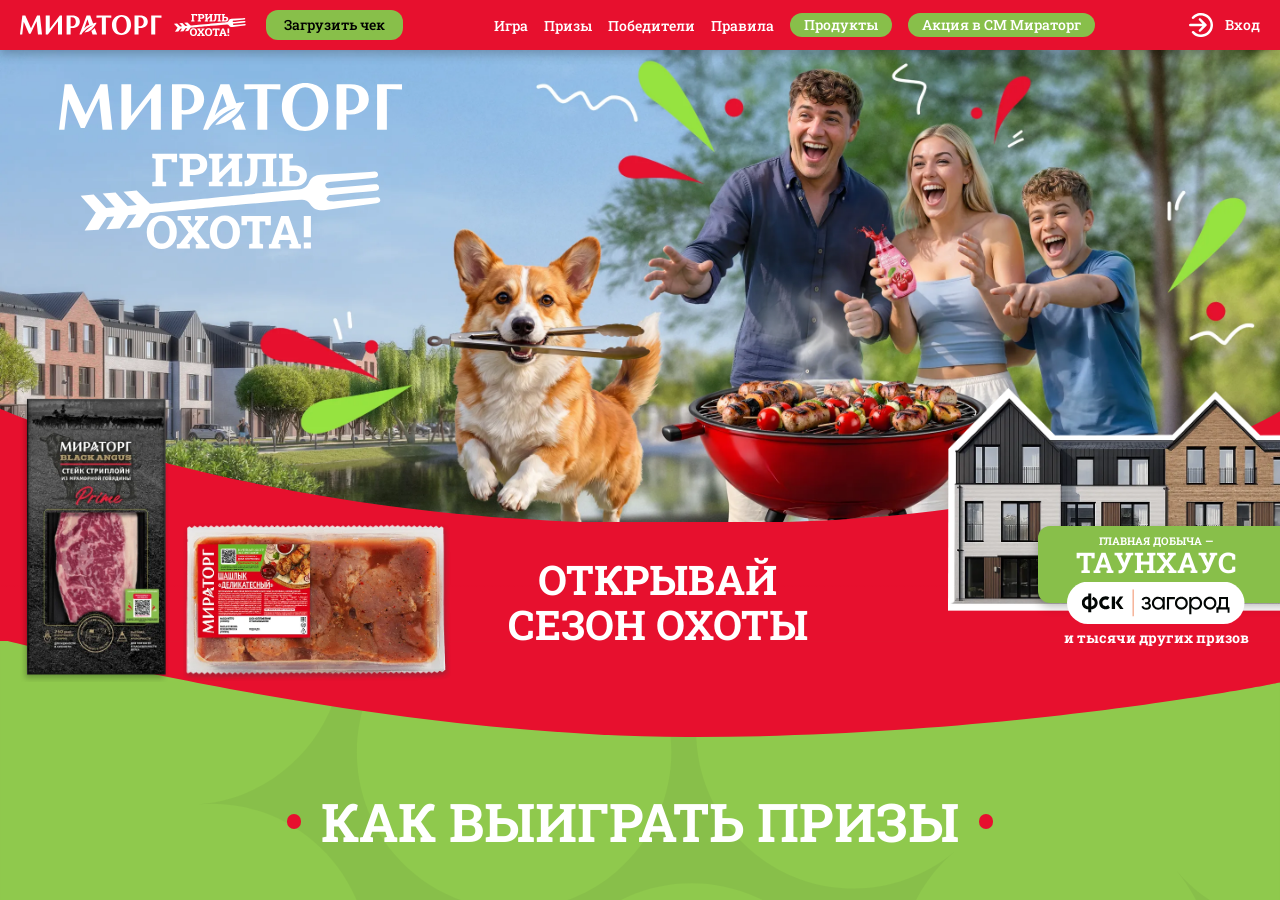
==== index.html @ b941c944 "add version to css" ====
<!doctype html>
<html lang="ru">
  <head>
    <meta charset="UTF-8" />
    <meta name="viewport" content="width=device-width, initial-scale=1.0" />
    <meta http-equiv="X-UA-Compatible" content="IE=edge" />
    <meta name="theme-color" content="#e7102e" />
    <meta name="description" content="Мираторг - Гриль охота" />
    <link rel="icon" type="image/x-icon" href="./assets/img/favicon.ico" />
    <link rel="stylesheet" type="text/css" href="./assets/css/choices.min.css" />
    <link rel="stylesheet" type="text/css" href="./assets/css/swiper-bundle.min.css" />
    <link rel="stylesheet" type="text/css" href="./assets/css/dropzone.min.css" />
    <link rel="stylesheet" type="text/css" href="./assets/css/styles.min.css?v=1.2" />
    <title>Мираторг | Гриль охота</title>
  </head>
  <body>
    <div class="body body--page">
      <!--PRELOADER-->
      <div class="preloader" data-preloader>
        <span>
          <img src="./assets/img/svg/logo.svg" alt="Мираторг" />
        </span>
      </div>

      <!--STYCKY BUTTON-->
      <button class="stycky-button" data-stycky-button data-popup-open="how-to-get-arrows">
        <span>Больше<br />стрел —<br />больше<br />призов!</span>
      </button>

      <!--HEADER-->
      <header class="header">
        <div class="header__buttons">
          <a href="./" aria-label="">
            <img src="./assets/img/svg/miratorg.svg" alt="" class="logo-miratorg" />
          </a>
          <a href="./" aria-label="">
            <img src="./assets/img/svg/grill-logo.svg" alt="" class="logo-grill" />
          </a>
        </div>

        <nav class="navigation">
          <ul class="menu">
            <li>
              <button class="button medium green-white" data-popup-open="cheque"><span>Загрузить чек</span></button>
            </li>
            <li>
              <a href="./game.html" class="menu__link"><span>Игра</span></a>
            </li>
            <li>
              <a href="./#prizes" class="menu__link"><span>Призы</span></a>
            </li>
            <li>
              <a href="./#winners" class="menu__link"><span>Победители</span></a>
            </li>
            <li>
              <a href="./#rules" class="menu__link"><span>Правила</span></a>
            </li>
            <li>
              <a href="./products.html" class="button small green"><span>Продукты</span></a>
            </li>
            <li class="last">
              <a href="#" class="button small green"><span>Акция в СМ Мираторг</span></a>
            </li>
            <li class="extra">
              <button class="button small green" data-popup-open="how-to-get-arrows"><span>Как заработать стрелы?</span></button>
            </li>
          </ul>
        </nav>

        <button class="burger">
          <span>Меню бургер</span>
        </button>

        <div class="header__auth">
          <button class="header__buttons" data-popup-open="auth">
            <img src="./assets/img/svg/login.svg" alt="" />
            <span>Вход</span>
          </button>
          <!-- <a href="./profile.html" class="header__buttons">
            <img src="./assets/img/svg/profile.svg" alt="" />
            <span>Личный кабинет</span>
          </a> -->
        </div>
      </header>

      <main class="main">
        <!--SECTION HERO-->
        <section class="section section--hero">
          <div class="hero-images">
            <picture>
              <source srcset="./assets/img/hero/hero-mobil.webp" media="(max-width: 600px)" type="image/webp" />
              <img src="./assets/img/hero/hero.webp" alt="Мираторг" class="family" />
            </picture>
            <img src="./assets/img/hero/smoke.gif" alt="Мираторг" class="smoke" />
            <img src="./assets/img/svg/logo.svg" alt="Мираторг" class="logo" />
          </div>

          <div class="hero-content">
            <div class="hero-products">
              <img src="./assets/img/hero/product-1.webp" alt="Мираторг" />
              <img src="./assets/img/hero/product-2.webp" alt="Мираторг" />
            </div>

            <div class="hero-title">
              <h1 class="title title--46 upper">Открывай<br />сезон охоты</h1>
            </div>

            <div class="house">
              <img src="./assets/img/hero/house.webp" alt="" class="house__image" />
              <div class="fsk">
                <span>ГЛАВНАЯ ДОБЫЧА —</span>
                <p>ТАУНХАУС</p>
                <img src="./assets/img/hero/fsk.svg" alt="" />
                <span class="absolute">и тысячи других призов</span>
              </div>
            </div>
          </div>

          <!--HOW TO WIN-->
          <div class="section section--winn">
            <div class="container">
              <h2 class="title title--60 circles">Как выиграть призы</h2>

              <div class="how-to-winn" data-slider data-slides-per-view="4,2,1">
                <div class="swiper">
                  <div class="swiper-wrapper">
                    <div class="swiper-slide">
                      <img src="./assets/img/how-to-winn/1.webp" alt="" />
                      <h3>КУПИ ПРОДУКЦИЮ <br />МИРАТОРГ</h3>
                      <a href="./products.html" class="button"><span>Продукция</span></a>
                    </div>
                    <div class="swiper-slide">
                      <img src="./assets/img/how-to-winn/2.webp" alt="" />
                      <h3>РЕГИСТРИРУЙ ЧЕКИ <br />И КОПИ СТРЕЛЫ</h3>
                      <button class="button" data-popup-open="cheque"><span>Зарегистрировать</span></button>
                    </div>
                    <div class="swiper-slide">
                      <img src="./assets/img/how-to-winn/3.webp" alt="" />
                      <h3>ОБМЕНИВАЙ СТРЕЛЫ <br />НА ПРИЗЫ</h3>
                    </div>
                    <div class="swiper-slide">
                      <img src="./assets/img/how-to-winn/4.webp" alt="" />
                      <h3>ПОЛУЧАЙ ШАНС <br />ВЫИГРАТЬ ТАУНХАУС</h3>
                    </div>
                  </div>
                </div>
                <button class="arrow red" data-arrow-prev></button>
                <button class="arrow red" data-arrow-next></button>
              </div>
            </div>
          </div>
        </section>

        <!--SECTION PRIZES-->
        <section class="section section--prizes" id="prizes">
          <div class="container">
            <div class="prizes">
              <h2 class="title title--60 circles green">ПРИЗЫ</h2>

              <!--PRIZE NAVIGATION-->
              <menu class="prizes-navigation">
                <li><button type="button" data-prizes-nav="0" class="active">Главный приз</button></li>
                <li><button type="button" data-prizes-nav="1">Гарантированные призы</button></li>
                <li><button type="button" data-prizes-nav="2">Витрина призов</button></li>
                <li><button type="button" data-prizes-nav="3">Еженедельные призы</button></li>
                <li><button type="button" data-prizes-nav="4">Ежемесячные призы</button></li>
              </menu>

              <div class="prizes-tabs" data-slider="prizes-tabs" data-allow-touch-move="false" data-space-between="60,30,20" data-auto-height="true">
                <div class="swiper">
                  <div class="swiper-wrapper">
                    <!--MAIN PRIZE-->
                    <div class="swiper-slide prize-tab" data-slider data-space-between="60,30,20" data-loop="true" data-auto-height="true">
                      <div class="swiper">
                        <div class="swiper-wrapper">
                          <!--main prize slide 1-->
                          <div class="swiper-slide main-prize intro">
                            <h3 class="title title--42">ТАУНХАУС</h3>
                            <img src="./assets/img/svg/fsk.svg" alt="" width="200" />
                            <b class="title title--20">В розыгрыше участвует каждый принятый чек</b>
                          </div>

                          <!--main prize slide 2-->
                          <div class="swiper-slide main-prize">
                            <div class="main-prize__text small--inMobil">
                              <h3 class="title title--42">ТАУНХАУС</h3>
                              <p>
                                Таунхаус — это популярный в&nbsp;Европе формат загородного жилья, объединяющий преимущества простоты обслуживания
                                стандартной квартиры с&nbsp;приватностью и&nbsp;простором собственного загородного дома.
                              </p>
                              <p>
                                Победителю розыгрыша будет предложен на&nbsp;выбор таунхаус в&nbsp;мультиформатном жилом комплексе
                                <a href="https://dubrovici.fskfamily.ru/?utm_source=miratorg" target="_blank">«Дубровицы Клаб»</a>, расположенном
                                в&nbsp;Подольске, или в&nbsp;ЖК
                                <a href="https://martemyanovo.fskfamily.ru/?utm_source=miratorg" target="_blank">«Мартемьяново Клаб»</a>, который
                                строится в&nbsp;25&nbsp;минутах от&nbsp;Москвы на&nbsp;Киевском шоссе.
                              </p>
                              <a href="https://fskfamily.ru/?utm_source=miratorg" target="_blank" class="fskfamilyru">fskfamily.ru</a>
                            </div>
                            <div class="main-prize__image">
                              <img src="./assets/img/prizes/mp-1.webp" alt="" />
                            </div>
                          </div>

                          <!--main prize slide 3-->
                          <div class="swiper-slide main-prize">
                            <div class="main-prize__text">
                              <h3 class="title title--42">ТАУНХАУС</h3>
                              <strong>больше времени на природе</strong>
                              <p>
                                Таунхаус от&nbsp;<a href="https://fskfamily.ru/?utm_source=miratorg" target="_blank">«ФСК Загород»</a> — трёхуровневая
                                квартира с&nbsp;собственным входом и&nbsp;небольшим двориком площадью до&nbsp;3&nbsp;соток.&nbsp;
                              </p>
                              <a href="https://fskfamily.ru/?utm_source=miratorg" target="_blank" class="fskfamilyru">fskfamily.ru</a>
                            </div>
                            <div class="main-prize__image">
                              <img src="./assets/img/prizes/mp-2.webp" alt="" />
                            </div>
                          </div>

                          <!--main prize slide 4-->
                          <div class="swiper-slide main-prize">
                            <div class="main-prize__text">
                              <h3 class="title title--42">ТАУНХАУС</h3>
                              <strong>тишина и приватность</strong>
                              <p>
                                В&nbsp;одной секции блокированной застройки — до&nbsp;10&nbsp;таунхаусов, таким образом, у&nbsp;вас будет
                                не&nbsp;более двух соседей, и&nbsp;не&nbsp;будет шума от&nbsp;посторонних.
                              </p>
                              <a href="https://fskfamily.ru/?utm_source=miratorg" target="_blank" class="fskfamilyru">fskfamily.ru</a>
                            </div>
                            <div class="main-prize__image">
                              <img src="./assets/img/prizes/mp-3.webp" alt="" />
                            </div>
                          </div>

                          <!--main prize slide 5-->
                          <div class="swiper-slide main-prize">
                            <div class="main-prize__text">
                              <h3 class="title title--42">ТАУНХАУС</h3>
                              <strong>решен вопрос с парковкой</strong>
                              <p>
                                Во&nbsp;всех таунхаусах
                                <a href="https://fskfamily.ru/?utm_source=miratorg" target="_blank">«ФСК Загород»</a> со&nbsp;стороны фасада
                                предусмотрено два&nbsp;личных машиноместа и&nbsp;тамбур для&nbsp;хранения велосипедов или коляски.
                              </p>
                              <p>
                                На каждом этаже предусмотрены отдельные помещения, которые можно оборудовать в&nbsp;постирочную, кладовую
                                или&nbsp;гардеробную.
                              </p>
                              <a href="https://fskfamily.ru/?utm_source=miratorg" target="_blank" class="fskfamilyru">fskfamily.ru</a>
                            </div>
                            <div class="main-prize__image">
                              <img src="./assets/img/prizes/mp-4.webp" alt="" />
                            </div>
                          </div>

                          <!--main prize slide 6-->
                          <div class="swiper-slide main-prize">
                            <div class="main-prize__text small--inMobil">
                              <h3 class="title title--42">ТАУНХАУС</h3>
                              <strong>места хватит для всех</strong>
                              <p>
                                На&nbsp;3&nbsp;этажах таунхауса площадью от&nbsp;118 квадртаных метров размещена просторная кухня-гостиная,
                                4&nbsp;спальни и&nbsp;3&nbsp;сан.&nbsp;узла, а&nbsp;также большое число мест для&nbsp;хранения — кладовые,
                                гардеробные, удобные ниши.
                              </p>
                              <p>
                                Таунхаус сдается без&nbsp;отделки, поэтому пространство можно адаптировать под&nbsp;индивидуальные потребности -
                                оборудовать кабинет или&nbsp;мастерскую, выделить каждому ребенку личную комнату или&nbsp;органзиовать на&nbsp;весь
                                этаж прострную мастер-спальню.
                              </p>

                              <a href="https://fskfamily.ru/?utm_source=miratorg" target="_blank" class="fskfamilyru">fskfamily.ru</a>
                            </div>
                            <div class="main-prize__image">
                              <img src="./assets/img/prizes/mp-5.webp" alt="" />
                            </div>
                          </div>

                          <!--main prize slide 7-->
                          <div class="swiper-slide main-prize">
                            <div class="main-prize__text small--inMobil">
                              <h3 class="title title--42">ТАУНХАУС</h3>
                              <strong>места хватит для всех</strong>
                              <p>
                                В жилых комлпексах <a href="https://fskfamily.ru/?utm_source=miratorg" target="_blank">«ФСК Загород»</a> созданы все
                                условия для&nbsp;комфортной жизни: есть собственная муниципальная школа и&nbsp;детский сад, детские и&nbsp;спортивные
                                площадки, торговая галерея и&nbsp;спортзал. Под&nbsp;благоустройство отводится более 30%&nbsp;территории.
                              </p>
                              <p>
                                Для формирования дружного комьюнити в каждом проекте строится соседский центр с бесплатным тренажёрным залом, детской
                                комнатой и коворкингом.
                              </p>
                              <p>
                                ТАУНХАУС ОТ&nbsp;«ФСК ЗАГОРОД» —<br />
                                КАК&nbsp;В&nbsp;ГОРОДЕ, ТОЛЬКО ЛУЧШЕ
                              </p>

                              <a href="https://fskfamily.ru/?utm_source=miratorg" target="_blank" class="fskfamilyru">fskfamily.ru</a>
                            </div>
                            <div class="main-prize__image">
                              <img src="./assets/img/prizes/mp-6.webp" alt="" />
                            </div>
                          </div>
                        </div>
                      </div>
                      <button class="arrow" data-arrow-prev></button>
                      <button class="arrow" data-arrow-next></button>
                    </div>

                    <!--GARANTY PRIZES-->
                    <div class="swiper-slide prize-tab">
                      <div
                        class="prize-slider green-image large"
                        data-slider
                        data-slides-per-view="3,2,1"
                        data-slides-per-group="3,2,1"
                        data-space-between="30,30,20"
                      >
                        <h3>Получай за загрузку чеков</h3>
                        <div class="swiper">
                          <div class="swiper-wrapper">
                            <!--PRIZE 1-->
                            <div class="swiper-slide prize-slide">
                              <div class="image">
                                <img src="./assets/img/prizes/gp-1.webp" alt="" />
                              </div>
                              <p class="prize-name">Промокод Wink на&nbsp;30&nbsp;дней</p>
                            </div>

                            <!--PRIZE 2-->
                            <div class="swiper-slide prize-slide">
                              <div class="image">
                                <img src="./assets/img/prizes/gp-2.webp" alt="" />
                              </div>
                              <p class="prize-name">Белкакар 200&nbsp;₽</p>
                            </div>

                            <!--PRIZE 3-->
                            <div class="swiper-slide prize-slide">
                              <div class="image">
                                <img src="./assets/img/prizes/gp-3.webp" alt="" />
                              </div>
                              <p class="prize-name">Промокод на&nbsp;скидку 10%&nbsp;Траектории</p>
                            </div>
                          </div>
                        </div>
                        <button class="arrow white" data-arrow-prev></button>
                        <button class="arrow white" data-arrow-next></button>
                        <div class="swiper-pagination" data-pagination></div>
                      </div>
                    </div>

                    <!--PRIZES LIST-->
                    <div class="swiper-slide prize-tab">
                      <div class="prize-slider" data-slider data-slides-per-view="3,2,1" data-slides-per-group="3,2,1" data-space-between="30,30,20">
                        <h3>Зарабатывай стрелы и&nbsp;обменивай на&nbsp;призы</h3>
                        <div class="swiper">
                          <div class="swiper-wrapper">
                            <!--PRIZE 1-->
                            <div class="swiper-slide prize-slide">
                              <span class="arrows-sum">XX XXX</span>
                              <div class="image">
                                <img src="./assets/img/prizes/wink.webp" alt="" />
                              </div>
                              <p class="prize-name">Промокод на&nbsp;подписку ВИНК&nbsp;годовая</p>
                              <div class="prize-slide__footer">
                                <button class="button full" data-popup-open="arrows-exchange">
                                  <span>Обменять за XX ХХХ стрел</span>
                                </button>
                              </div>
                            </div>

                            <!--PRIZE 2-->
                            <div class="swiper-slide prize-slide">
                              <span class="arrows-sum">XX XXX</span>
                              <div class="image">
                                <img src="./assets/img/prizes/traektoria.webp" alt="" />
                              </div>
                              <p class="prize-name">Сертификат на&nbsp;спортснаряжение</p>
                              <div class="prize-slide__footer">
                                <div class="arrows-count">
                                  <div class="arrows-count__bar">
                                    <div class="arrows-count__range" style="width: 0%"></div>
                                  </div>
                                  <span>50 стрел</span>
                                  <span>из 100</span>
                                </div>
                              </div>
                            </div>

                            <!--PRIZE 3-->
                            <div class="swiper-slide prize-slide">
                              <span class="arrows-sum">XX XXX</span>
                              <div class="image">
                                <img src="./assets/img/prizes/grillbaza.webp" alt="" />
                              </div>
                              <p class="prize-name">Лопатка для пиццы Grillbaza</p>
                              <div class="prize-slide__footer">
                                <div class="arrows-count">
                                  <div class="arrows-count__bar">
                                    <div class="arrows-count__range" style="width: 100%"></div>
                                  </div>
                                  <span>50 стрел</span>
                                  <span>из 100</span>
                                </div>
                              </div>
                            </div>

                            <!--PRIZE 4-->
                            <div class="swiper-slide prize-slide">
                              <span class="arrows-sum">XX XXX</span>
                              <div class="image">
                                <img src="./assets/img/prizes/grillbaza2.webp" alt="" />
                              </div>
                              <p class="prize-name">Набор для&nbsp;шашлыка Grillbaza</p>
                              <div class="prize-slide__footer">
                                <button class="button full" data-popup-open="arrows-exchange">
                                  <span>Обменять на шанс в розыгрыше</span>
                                </button>
                              </div>
                            </div>

                            <!--PRIZE 5-->
                            <div class="swiper-slide prize-slide">
                              <span class="arrows-sum">XX XXX</span>
                              <div class="image">
                                <img src="./assets/img/prizes/grillbaza3.webp" alt="" />
                              </div>
                              <p class="prize-name">Щётка для&nbsp;гриля Grillbaza, короткая</p>
                              <div class="prize-slide__footer">
                                <button class="button full" data-popup-open="arrows-exchange">
                                  <span>Обменять на шанс в розыгрыше</span>
                                </button>
                              </div>
                            </div>

                            <!--PRIZE 6-->
                            <div class="swiper-slide prize-slide">
                              <span class="arrows-sum">XX XXX</span>
                              <div class="image">
                                <img src="./assets/img/prizes/grillbaza4.webp" alt="" />
                              </div>
                              <p class="prize-name">Набор кисточек для&nbsp;соусов&nbsp;Grillbaza</p>
                              <div class="prize-slide__footer">
                                <button class="button full" data-popup-open="arrows-exchange">
                                  <span>Обменять за XX ХХХ стрел</span>
                                </button>
                              </div>
                            </div>

                            <!--PRIZE 7-->
                            <div class="swiper-slide prize-slide">
                              <span class="arrows-sum">XX XXX</span>
                              <div class="image">
                                <img src="./assets/img/prizes/belkacar.webp" alt="" />
                              </div>
                              <p class="prize-name">Белкакар 500 рублей</p>
                              <div class="prize-slide__footer">
                                <button class="button full" data-popup-open="arrows-exchange">
                                  <span>Обменять за XX ХХХ стрел</span>
                                </button>
                              </div>
                            </div>

                            <!--PRIZE 8-->
                            <div class="swiper-slide prize-slide">
                              <span class="arrows-sum">XX XXX</span>
                              <div class="image">
                                <img src="./assets/img/prizes/ozon500.webp" alt="" />
                              </div>
                              <p class="prize-name">Промокод ОЗОН 500&nbsp;рублей</p>
                              <div class="prize-slide__footer">
                                <button class="button full" data-popup-open="arrows-exchange">
                                  <span>Обменять за XX ХХХ стрел</span>
                                </button>
                              </div>
                            </div>

                            <!--PRIZE 9-->
                            <div class="swiper-slide prize-slide">
                              <span class="arrows-sum">XX XXX</span>
                              <div class="image">
                                <img src="./assets/img/prizes/zy500.webp" alt="" />
                              </div>
                              <p class="prize-name">Промокод ЗЯ&nbsp;500&nbsp;рублей</p>
                              <div class="prize-slide__footer">
                                <button class="button full" data-popup-open="arrows-exchange">
                                  <span>Обменять за XX ХХХ стрел</span>
                                </button>
                              </div>
                            </div>

                            <!--PRIZE 10-->
                            <div class="swiper-slide prize-slide">
                              <span class="arrows-sum">XX XXX</span>
                              <div class="image">
                                <img src="./assets/img/prizes/giftery.webp" alt="" />
                              </div>
                              <p class="prize-name">Сертификат Гифтери 500&nbsp;рублей</p>
                              <div class="prize-slide__footer">
                                <button class="button full" data-popup-open="arrows-exchange">
                                  <span>Обменять за XX ХХХ стрел</span>
                                </button>
                              </div>
                            </div>

                            <!--PRIZE 11-->
                            <div class="swiper-slide prize-slide">
                              <span class="arrows-sum">XX XXX</span>
                              <div class="image">
                                <img src="./assets/img/prizes/go.webp" alt="" />
                              </div>
                              <p class="prize-name">Сертификат Яндекс&nbsp;Go 100&nbsp;рублей</p>
                              <div class="prize-slide__footer">
                                <button class="button full" data-popup-open="arrows-exchange">
                                  <span>Обменять за XX ХХХ стрел</span>
                                </button>
                              </div>
                            </div>
                          </div>
                        </div>
                        <button class="arrow" data-arrow-prev></button>
                        <button class="arrow" data-arrow-next></button>
                        <div class="swiper-pagination" data-pagination></div>
                      </div>
                    </div>

                    <!--WEECKLY PRIZES-->
                    <div class="swiper-slide prize-tab">
                      <div
                        class="prize-slider green"
                        data-slider
                        data-slides-per-view="3,2,1"
                        data-slides-per-group="3,2,1"
                        data-space-between="30,30,20"
                      >
                        <h3>Для участия в&nbsp;розыгрыше необходимо обменять стрелы на&nbsp;билеты</h3>
                        <div class="swiper">
                          <div class="swiper-wrapper">
                            <!--PRIZE 1-->
                            <div class="swiper-slide prize-slide">
                              <span class="arrows-sum red">XX XXX</span>
                              <div class="image">
                                <img src="./assets/img/prizes/traektoria.webp" alt="" />
                              </div>
                              <p class="prize-name">Сертификат на&nbsp;спортснаряжение</p>
                              <div class="prize-slide__footer">
                                <button class="button full" data-popup-open="arrows-exchange">
                                  <span>Обменять за XX ХХХ стрел</span>
                                </button>
                              </div>
                            </div>

                            <!--PRIZE 2-->
                            <div class="swiper-slide prize-slide">
                              <span class="arrows-sum red">XX XXX</span>
                              <div class="image">
                                <img src="./assets/img/prizes/llvltrvt.webp" alt="" />
                              </div>
                              <p class="prize-name">Сертификат Левел&nbsp;Тревел на&nbsp;1000&nbsp;рублей</p>
                              <div class="prize-slide__footer">
                                <div class="arrows-count">
                                  <div class="arrows-count__bar">
                                    <div class="arrows-count__range" style="width: 40%"></div>
                                  </div>
                                  <span>40 стрел</span>
                                  <span>из 100</span>
                                </div>
                              </div>
                            </div>

                            <!--PRIZE 3-->
                            <div class="swiper-slide prize-slide">
                              <span class="arrows-sum red">XX XXX</span>
                              <div class="image">
                                <img src="./assets/img/prizes/ozon3000.webp" alt="" />
                              </div>
                              <p class="prize-name">Сертификат ОЗОН на&nbsp;3000&nbsp;рублей</p>
                              <div class="prize-slide__footer">
                                <div class="arrows-count">
                                  <div class="arrows-count__bar">
                                    <div class="arrows-count__range" style="width: 100%"></div>
                                  </div>
                                  <span>50 стрел</span>
                                  <span>из 100</span>
                                </div>
                              </div>
                            </div>

                            <!--PRIZE 4-->
                            <div class="swiper-slide prize-slide">
                              <span class="arrows-sum red">XX XXX</span>
                              <div class="image">
                                <img src="./assets/img/prizes/appleairpods.webp" alt="" />
                              </div>
                              <p class="prize-name">Беспроводные наушники&nbsp;Apple</p>
                              <div class="prize-slide__footer">
                                <button class="button full" data-popup-open="arrows-exchange">
                                  <span>Обменять за XX ХХХ стрел</span>
                                </button>
                              </div>
                            </div>
                          </div>
                        </div>
                        <button class="arrow white" data-arrow-prev></button>
                        <button class="arrow white" data-arrow-next></button>
                        <div class="swiper-pagination" data-pagination></div>
                      </div>
                    </div>

                    <!--MONTHLY PRIZES-->
                    <div class="swiper-slide prize-tab">
                      <div
                        class="prize-slider red-image big"
                        data-slider
                        data-slides-per-view="3,2,1"
                        data-slides-per-group="3,2,1"
                        data-space-between="30,30,20"
                      >
                        <h3>Для участия в&nbsp;розыгрыше необходимо обменять стрелы на&nbsp;билеты</h3>
                        <div class="swiper">
                          <div class="swiper-wrapper">
                            <!--PRIZE 1-->
                            <div class="swiper-slide prize-slide">
                              <span class="arrows-sum">XX XXX</span>
                              <div class="image">
                                <img src="./assets/img/prizes/monthp-1.webp" alt="" />
                              </div>
                              <p class="prize-name">Гриль SnS Kettle <br />Black&nbsp;Edition</p>
                              <div class="prize-slide__footer">
                                <button class="button green full" data-popup-open="arrows-exchange">
                                  <span>Обменять за XX ХХХ стрел</span>
                                </button>
                              </div>
                            </div>

                            <!--PRIZE 2-->
                            <div class="swiper-slide prize-slide">
                              <span class="arrows-sum">XX XXX</span>
                              <div class="image">
                                <img src="./assets/img/prizes/monthp-2.webp" alt="" />
                              </div>
                              <p class="prize-name">Гриль SnS Travel Kettle</p>
                              <div class="prize-slide__footer">
                                <div class="arrows-count">
                                  <div class="arrows-count__bar">
                                    <div class="arrows-count__range" style="width: 0%"></div>
                                  </div>
                                  <span>50 стрел</span>
                                  <span>из 100</span>
                                </div>
                              </div>
                            </div>

                            <!--PRIZE 3-->
                            <div class="swiper-slide prize-slide">
                              <span class="arrows-sum">XX XXX</span>
                              <div class="image">
                                <img src="./assets/img/prizes/monthp-3.webp" alt="" />
                              </div>
                              <p class="prize-name">iPhone 17</p>
                              <div class="prize-slide__footer">
                                <div class="arrows-count">
                                  <div class="arrows-count__bar">
                                    <div class="arrows-count__range" style="width: 100%"></div>
                                  </div>
                                  <span>50 стрел</span>
                                  <span>из 100</span>
                                </div>
                              </div>
                            </div>

                            <!--PRIZE 4-->
                            <!-- <div class="swiper-slide prize-slide">
                              <span class="arrows-sum">XX XXX</span>
                              <div class="image">
                                <img src="./assets/img/prizes/monthp-4.webp" alt="" />
                              </div>
                              <p class="prize-name">Сертификат в&nbsp;М.Видео <br />на&nbsp;30&nbsp;000&nbsp;рублей</p>
                              <div class="prize-slide__footer">
                                <button class="button green full" data-popup-open="arrows-exchange">
                                  <span>Обменять на шанс в розыгрыше</span>
                                </button>
                              </div>
                            </div> -->

                            <!--PRIZE 5-->
                            <div class="swiper-slide prize-slide">
                              <span class="arrows-sum">XX XXX</span>
                              <div class="image">
                                <img src="./assets/img/prizes/monthp-5.webp" alt="" />
                              </div>
                              <p class="prize-name">Сертификат в&nbsp;DNS <br />на&nbsp;30&nbsp;000&nbsp;рублей</p>
                              <div class="prize-slide__footer">
                                <button class="button green full" data-popup-open="arrows-exchange">
                                  <span>Обменять на шанс в розыгрыше</span>
                                </button>
                              </div>
                            </div>
                          </div>
                        </div>
                        <button class="arrow" data-arrow-prev></button>
                        <button class="arrow" data-arrow-next></button>
                        <div class="swiper-pagination" data-pagination></div>
                      </div>
                    </div>
                  </div>
                </div>
              </div>
            </div>
          </div>
        </section>

        <!--SECTION WORDS-->
        <section class="section section--words">
          <div class="words-headlines">
            <div class="container">
              <h2 class="title title--60 circles">Охота за словами</h2>
              <p class="subtitle">Собирай слова из&nbsp;букв и&nbsp;получай стрелы!</p>
              <div class="image">
                <img src="./assets/img/game.webp" alt="" />
              </div>
              <a href="./game.html" class="button"><span>Играть</span></a>
            </div>
          </div>
          <div class="words-banner">
            <h2 class="title title--64">Супер стрелы <br />от супермаркета <br />Мираторг!</h2>
            <a href="#" class="button white"><span>Вперед за призами!</span></a>
          </div>
        </section>

        <!--SECTION MARKETS-->
        <section class="section section--accordeon" id="markets">
          <div class="container">
            <div class="accordeon" data-accordeon>
              <div class="section--accordeon__header" data-accordeon-header>
                <h2 class="title title--60 circles">ГДЕ КУПИТЬ</h2>
              </div>
              <div class="section--accordeon__body" data-accordeon-body>
                <div class="markets">
                  <ul class="markets-list">
                    <li>
                      <a href="https://miratorg.ru/super/?ysclid=mos6wolvou314836786" target="_blank">
                        <img src="./assets/img/markets/miratorg.webp" alt="miratorg" />
                      </a>
                    </li>
                    <li>
                      <a
                        href="https://online.metro-cc.ru/search?q=%D0%BC%D0%B8%D1%80%D0%B0%D1%82%D0%BE%D1%80%D0%B3%20%D1%88%D0%B0%D1%88%D0%BB%D1%8B%D0%BA"
                        target="_blank"
                      >
                        <img src="./assets/img/markets/metro.webp" alt="metro" />
                      </a>
                    </li>
                    <li>
                      <a href="https://5ka.ru/search/?text=%D0%BC%D0%B8%D1%80%D0%B0%D1%82%D0%BE%D1%80%D0%B3" target="_blank">
                        <img src="./assets/img/markets/5ka.webp" alt="5ka" />
                      </a>
                    </li>
                    <li>
                      <a
                        href="https://www.okeydostavka.ru/webapp/wcs/stores/servlet/SearchDisplay?searchType=1000&advancedSearch=&pageSize=72&filterTerm=&searchTermScope=&storeId=10151&pageView=grid&manufacturer=&urlLangId=-20&sType=SimpleSearch&metaData=&catalogId=10551&searchTerm=%D0%BC%D0%B8%D1%80%D0%B0%D1%82%D0%BE%D1%80%D0%B3&resultCatEntryType=2&showResultsPage=true&minPrice=&beginIndex=0&top_category=&maxPrice=&langId=-20&categoryId=69553"
                        target="_blank"
                      >
                        <img src="./assets/img/markets/okey.webp" alt="okey" />
                      </a>
                    </li>
                    <li>
                      <a href="https://lenta.com/search/%D0%BC%D0%B8%D1%80%D0%B0%D1%82%D0%BE%D1%80%D0%B3/" target="_blank">
                        <img src="./assets/img/markets/lenta.webp" alt="lenta" />
                      </a>
                    </li>
                    <li>
                      <a
                        href="https://www.auchan.ru/search/?query=%D0%BC%D0%B8%D1%80%D0%B0%D1%82%D0%BE%D1%80%D0%B3&source=1&filters=Y2F0ZWdvcmllcz00NTc%3D"
                        target="_blank"
                      >
                        <img src="./assets/img/markets/ashan.webp" alt="ashan" />
                      </a>
                    </li>
                    <li>
                      <a
                        href="https://www.perekrestok.ru/cat/search?filter.category-tovara=maso-ptica&search=%D0%BC%D0%B8%D1%80%D0%B0%D1%82%D0%BE%D1%80%D0%B3"
                        target="_blank"
                      >
                        <img src="./assets/img/markets/perekrestok.webp" alt="perekrestok" />
                      </a>
                    </li>
                    <li>
                      <a
                        href="https://dixy.ru/catalog/myaso-ptitsa/kotlety-kupaty-shashlyk/?q=%D0%BC%D0%B8%D1%80%D0%B0%D1%82%D0%BE%D1%80%D0%B3"
                        target="_blank"
                      >
                        <img src="./assets/img/markets/diksi.webp" alt="diksi" />
                      </a>
                    </li>
                    <li>
                      <a
                        href="https://magnit.ru/search?term=%D0%BC%D0%B8%D1%80%D0%B0%D1%82%D0%BE%D1%80%D0%B3%20%D1%88%D0%B0%D1%88%D0%BB%D1%8B%D0%BA"
                        target="_blank"
                      >
                        <img src="./assets/img/markets/magnit.webp" alt="magnit" />
                      </a>
                    </li>
                    <li>
                      <a
                        href="https://online.globus.ru/search?q=%D0%BC%D0%B8%D1%80%D0%B0%D1%82%D0%BE%D1%80%D0%B3&context=1&category_ids=3375979%2C30121367%2C3375978%2C31186291%2C30121372%2C3224851%2C30121381%2C21217429%2C30121370"
                        target="_blank"
                      >
                        <img src="./assets/img/markets/globus.webp" alt="globus" />
                      </a>
                    </li>
                  </ul>

                  <p class="subtitle">Онлайн</p>

                  <ul class="markets-list">
                    <li>
                      <a href="https://samokat.ru/search?value=%D0%BC%D0%B8%D1%80%D0%B0%D1%82%D0%BE%D1%80%D0%B3" target="_blank">
                        <img src="./assets/img/markets/samokat.webp" alt="samokat" />
                      </a>
                    </li>
                    <li>
                      <a href="https://lavka.yandex.ru/search?text=%D0%BC%D0%B8%D1%80%D0%B0%D1%82%D0%BE%D1%80%D0%B3" target="_blank">
                        <img src="./assets/img/markets/yandex-lavka.webp" alt="yandex-lavka" />
                      </a>
                    </li>
                    <li>
                      <a
                        href="https://www.ozon.ru/brand/miratorg-137844500/?text=%D1%88%D0%B0%D1%88%D0%BB%D1%8B%D0%BA"
                        target="_blank"
                      >
                        <img src="./assets/img/markets/ozon.webp" alt="ozon" />
                      </a>
                    </li>
                    <li>
                      <a
                        href="https://kuper.ru/multisearch?q=%D0%BC%D0%B8%D1%80%D0%B0%D1%82%D0%BE%D1%80%D0%B3%20%D1%88%D0%B0%D1%88%D0%BB%D1%8B%D0%BA&shippingMethod=by_courier&sid=183148&vertical=all"
                        target="_blank"
                      >
                        <img src="./assets/img/markets/kuper.webp" alt="kuper" />
                      </a>
                    </li>
                  </ul>
                </div>
              </div>
            </div>
          </div>
        </section>

        <!--SECTION WINNERS-->
        <section class="section section--accordeon" id="winners">
          <div class="container">
            <div class="accordeon" data-accordeon>
              <div class="section--accordeon__header" data-accordeon-header>
                <h2 class="title title--60 circles">ПОБЕДИТЕЛИ</h2>
              </div>
              <div class="section--accordeon__body" data-accordeon-body>
                <div class="winners">
                  <!--filters-->
                  <div class="winners-filters">
                    <script>
                      const onSearchFormSubmit = e => {
                        e.preventDefault();
                        alert('Поиск по телефону');
                        e.target.reset();
                      };
                    </script>

                    <form action="#">
                      <select data-select name="weeks">
                        <option value="all">Все недели</option>
                        <option value="16.05.2026 - 23.06.2026">16.05.2026 - 23.06.2026</option>
                        <option value="16.05.2026 - 23.06.2026">17.05.2026 - 24.06.2026</option>
                        <option value="16.05.2026 - 23.06.2026">19.05.2026 - 26.06.2026</option>
                      </select>
                    </form>

                    <form action="#" class="form" novalidate onsubmit="onSearchFormSubmit(event)">
                      <label class="label">
                        <input type="tel" name="search" class="input" placeholder="Поиск по телефону" required />
                      </label>
                      <button type="submit" class="search-submit">Поиск</button>
                    </form>
                  </div>

                  <!--table-->
                  <table class="table">
                    <thead>
                      <tr>
                        <th>Дата<span> розыгрыша</span></th>
                        <th>Имя<span> участника</span></th>
                        <th>Телефон</th>
                        <th><span>Наименование</span> приз<span>а</span></th>
                      </tr>
                    </thead>
                    <tbody>
                      <tr>
                        <td>26.09.2025</td>
                        <td>Маргарита</td>
                        <td>+7035*****11</td>
                        <td>Сертификат Левел Тревел на 10&nbsp;000 рублей</td>
                      </tr>
                      <tr>
                        <td>26.09.2025</td>
                        <td>Аркадий</td>
                        <td>+7959*****12</td>
                        <td>Набор кухонных принадлежностей для&nbsp;гриля</td>
                      </tr>
                      <tr>
                        <td>26.09.2025</td>
                        <td>Пантелеймон</td>
                        <td>+7036*****11</td>
                        <td>Сертификат ОЗОН на&nbsp;3000&nbsp;рублей</td>
                      </tr>
                      <tr>
                        <td>26.09.2025</td>
                        <td>Иван</td>
                        <td>+7036*****11</td>
                        <td>Беспроводные наушники Apple</td>
                      </tr>
                      <tr>
                        <td>26.09.2025</td>
                        <td>Иван</td>
                        <td>+7036*****11</td>
                        <td>Угольный гриль SnS&nbsp;Kettle Black&nbsp;Edition</td>
                      </tr>
                      <tr>
                        <td>26.09.2025</td>
                        <td>Иван</td>
                        <td>+7036*****11</td>
                        <td>Промокод на подписку ИВИ годовая</td>
                      </tr>
                      <tr>
                        <td>26.09.2025</td>
                        <td>Иван</td>
                        <td>+7036*****11</td>
                        <td>Промокод на&nbsp;скидку 10%&nbsp;Траектории</td>
                      </tr>
                      <tr>
                        <td>26.09.2025</td>
                        <td>Иван</td>
                        <td>+7036*****11</td>
                        <td>Белкакар 200 рублей</td>
                      </tr>
                    </tbody>
                  </table>

                  <!--pagination-->
                  <ul class="pagination">
                    <li>
                      <button href="#" class="pagination-btn prev" disabled>
                        <img src="./assets/img/svg/prev.svg" alt="" />
                      </button>
                    </li>
                    <li><a href="#" class="pagination-btn active">1</a></li>
                    <li><a href="#" class="pagination-btn">2</a></li>
                    <li><a href="#" class="pagination-btn">3</a></li>
                    <li><a href="#" class="pagination-btn">4</a></li>
                    <li><a href="#" class="pagination-btn">5</a></li>
                    <li><a href="#" class="pagination-btn">6</a></li>
                    <li>
                      <button class="pagination-btn next">
                        <img src="./assets/img/svg/next.svg" alt="" />
                      </button>
                    </li>
                  </ul>
                </div>
              </div>
            </div>
          </div>
        </section>

        <!--SECTION FAQ-->
        <section class="section section--accordeon" id="faq">
          <div class="container">
            <div class="accordeon" data-accordeon>
              <div class="section--accordeon__header" data-accordeon-header>
                <h2 class="title title--60 circles">ВОПРОС-ОТВЕТ</h2>
              </div>
              <div class="section--accordeon__body" data-accordeon-body>
                <div class="faq">
                  <div class="faq__list">
                    <div data-accordeon>
                      <div class="question" data-accordeon-header><p>Какая продукция Мираторг участвует в акции “Гриль&#8209;охота”?</p></div>
                      <div data-accordeon-body>
                        <div class="answer">
                          <p>
                            Ознакомиться со&nbsp;списком товаров, покупка которых учитывается в&nbsp;акции, можно <br />на странице
                            <a href="./products.html" class="red">"Продукты, участвующие в&nbsp;акции"</a>.
                          </p>
                        </div>
                      </div>
                    </div>
                    <div data-accordeon>
                      <div class="question" data-accordeon-header><p>Как определяются победители розыгрышей?</p></div>
                      <div data-accordeon-body>
                        <div class="answer">
                          <p>
                            Lorem, ipsum dolor sit amet consectetur adipisicing elit. Laudantium cumque odit facilis aliquid culpa delectus tempora
                            praesentium unde maiores corporis animi placeat quos obcaecati officiis, architecto quasi omnis tempore est.
                          </p>
                          <p>
                            Lorem, ipsum dolor sit amet consectetur adipisicing elit. Laudantium cumque odit facilis aliquid culpa delectus tempora
                            praesentium unde maiores corporis animi placeat quos obcaecati officiis, architecto quasi omnis tempore est.
                          </p>
                          <p>
                            Lorem, ipsum dolor sit amet consectetur adipisicing elit. Laudantium cumque odit facilis aliquid culpa delectus tempora
                            praesentium unde maiores corporis animi placeat quos obcaecati officiis, architecto quasi omnis tempore est.
                          </p>
                          <ul>
                            <li><p>Lorem, ipsum dolor sit amet consectetur</p></li>
                            <li>
                              <p>
                                Ipsum dolor sit amet consectetur Lorem, ipsum dolor sit amet consectetur adipisicing elit. Laudantium cumque odit
                                facilis aliquid culpa delectus tempora praesentium unde maiores corporis animi placeat quos obcaecati officiis
                              </p>
                            </li>
                            <li><p>Amet consectetur</p></li>
                          </ul>
                          <p>
                            Lorem, ipsum dolor sit amet consectetur adipisicing elit. Laudantium cumque odit facilis aliquid culpa delectus tempora
                            praesentium unde maiores corporis animi placeat quos obcaecati officiis, architecto quasi omnis tempore est.
                          </p>
                          <h2>Some title</h2>
                          <p>Lorem, ipsum dolor sit amet consectetur tempore est.</p>
                          <p>
                            Lorem, ipsum dolor sit amet consectetur adipisicing elit. Laudantium cumque odit facilis aliquid culpa delectus tempora
                            praesentium unde maiores corporis animi placeat quos obcaecati officiis, architecto quasi omnis tempore est.
                          </p>
                        </div>
                      </div>
                    </div>
                    <div data-accordeon>
                      <div class="question" data-accordeon-header><p>Какие сроки проведения акции?</p></div>
                      <div data-accordeon-body>
                        <div class="answer">
                          <p>????????</p>
                        </div>
                      </div>
                    </div>
                    <div data-accordeon>
                      <div class="question" data-accordeon-header><p>Какие призы я могу выиграть?</p></div>
                      <div data-accordeon-body>
                        <div class="answer">
                          <p>????????</p>
                        </div>
                      </div>
                    </div>
                    <div data-accordeon>
                      <div class="question" data-accordeon-header><p>За что можно получить стрелы?</p></div>
                      <div data-accordeon-body>
                        <div class="answer">
                          <p>????????</p>
                        </div>
                      </div>
                    </div>
                    <div data-accordeon>
                      <div class="question" data-accordeon-header><p>Как я смогу получить призы?</p></div>
                      <div data-accordeon-body>
                        <div class="answer">
                          <p>????????</p>
                        </div>
                      </div>
                    </div>
                    <div data-accordeon>
                      <div class="question" data-accordeon-header><p>Где я смогу получить призы?</p></div>
                      <div data-accordeon-body>
                        <div class="answer">
                          <p>????????</p>
                        </div>
                      </div>
                    </div>
                  </div>
                  <div class="faq__sidebar">
                    <h2 class="title title--26 white">Остались вопросы?</h2>
                    <p>Напишите нам через форму обратной связи</p>
                    <script>
                      function onFaqFormSubmit(e) {
                        e.preventDefault();
                        alert('Отправка формы FAQ');
                      }
                    </script>
                    <form action="#" class="form" novalidate onsubmit="onFaqFormSubmit(event)">
                      <label class="label">
                        <input type="text" name="name" class="input" required placeholder="&nbsp;" />
                        <p class="placeholder">Имя</p>
                      </label>
                      <label class="label">
                        <input type="email" name="email" class="input" required placeholder="&nbsp;" />
                        <p class="placeholder">Email</p>
                      </label>
                      <label class="label">
                        <textarea name="message" class="input textarea" required placeholder="&nbsp;"></textarea>
                        <p class="placeholder">Текст сообщения</p>
                      </label>

                      <fieldset>
                        <label class="label">
                          <input type="checkbox" name="confirmation" class="checkbox" required />
                          <p class="label__text">
                            <span>Я соглашаюсь с <a href="#">Правилами</a> и&nbsp;<a href="#">Политикой конфиденциальности</a></span>
                          </p>
                        </label>
                        <label class="label">
                          <input class="checkbox" required type="checkbox" name="confirmation2" />
                          <p class="label__text">
                            <span>Я соглашаюсь с <a href="#">Политикой в&nbsp;отношении обработки персональных данных</a></span>
                          </p>
                        </label>
                      </fieldset>

                      <button type="submit" class="button"><span>Задать вопрос</span></button>
                    </form>
                  </div>
                </div>
              </div>
            </div>
          </div>
        </section>
      </main>

      <!--FOOTER-->
      <footer class="footer footer--page">
        <div class="container">
          <div class="footer__copy">
            <p class="copy">Сроки проведения акции, включая сроки <br />выдачи призов с&nbsp;01&nbsp;июня по&nbsp;31&nbsp;августа&nbsp;2026г.</p>
          </div>

          <div class="footer-logo no-margin">
            <img src="./assets/img/svg/logo.svg" alt="Мираторг" />
          </div>

          <menu class="footer-menu">
            <li><a href="#">Правила акции</a></li>
            <li><a href="#">Политика конфиденциальности</a></li>
            <li>
              <a href="#">Политика в&nbsp;отношении обработки <br />персональных данных</a>
            </li>
          </menu>
        </div>
      </footer>
    </div>

    <!--POPUPS-->
    <div class="backdrop" data-backdrop>
      <div class="popup" data-popup>
        <!--AUTH POPUP-->
        <div class="popup-content" id="auth">
          <button class="popup-close" data-popup-close></button>
          <div class="tabs" data-tabs="auth">
            <ul class="tabs-navigation">
              <li><button data-tab-target="auth-login" class="active">Вход</button></li>
              <li><button data-tab-target="auth-register">Регистрация</button></li>
            </ul>

            <!--Login forms-->
            <div class="tab active" data-tab="auth-login">
              <div class="tabs" data-tabs="login-tabs">
                <!--Login form-->
                <div class="tab active" data-tab="1">
                  <script>
                    function onLoginFormSubmit(e) {
                      e.preventDefault();
                      openTab('login-tabs', '2');
                    }
                  </script>
                  <form action="#" class="form" novalidate onsubmit="onLoginFormSubmit(event)">
                    <label class="label">
                      <span class="label__text">Телефон</span>
                      <input type="tel" name="phone" class="input" placeholder="Телефон" required />
                    </label>
                    <fieldset>
                      <label class="label">
                        <input type="checkbox" name="remember" class="checkbox" />
                        <p class="label__text">Запомнить меня</p>
                      </label>
                    </fieldset>
                    <button type="submit" class="button white full"><span>Войти</span></button>
                  </form>
                </div>

                <!--Login form (confirm code)-->
                <div class="tab" data-tab="2">
                  <script>
                    function onLoginConfirmCodeSubmit(e) {
                      e.preventDefault();
                      window.location.href = './profile.html';
                    }
                  </script>
                  <form action="#" class="form" novalidate onsubmit="onLoginConfirmCodeSubmit(event)">
                    <label class="label">
                      <span class="label__text">Код подтверждения</span>
                      <input type="text" name="confirm-code" class="input" placeholder="Код подтверждения" required />
                    </label>
                    <button type="submit" class="button white full"><span>Войти</span></button>
                    <p class="popup-text">Тебе поступит звонок с кодом подтверждения.</p>
                    <p class="popup-text">
                      Если не хочешь ждать или звонок не поступил,&nbsp;позвони по номеру и регистрация подтвердится автоматически
                    </p>
                    <p class="popup-text big">8 800 800 80 80</p>
                    <p class="popup-link ta--l" onclick="openTab('login-tabs', '1')">Назад</p>
                  </form>
                </div>
              </div>
            </div>

            <!--Registration forms-->
            <div class="tab" data-tab="auth-register">
              <div class="tabs" data-tabs="register-tabs">
                <!--Registration form-->
                <div class="tab active" data-tab="1">
                  <script>
                    function onRegisterFormSubmit(e) {
                      e.preventDefault();
                      openTab('register-tabs', '2');
                    }
                  </script>
                  <form action="#" class="form" novalidate onsubmit="onRegisterFormSubmit(event)">
                    <label class="label">
                      <span class="label__text">Имя</span>
                      <input type="text" name="name" class="input" required />
                    </label>
                    <label class="label">
                      <span class="label__text">E-mail</span>
                      <input type="email" name="email" class="input" required />
                    </label>
                    <label class="label">
                      <span class="label__text">Телефон</span>
                      <input type="tel" name="phone" class="input" required placeholder="+7 ___ ___-__-__" autocomplete="off" />
                    </label>

                    <p class="popup-text ta--l">
                      На твой номер телефона поступит звонок с&nbsp;голосовым сообщением кода для подтверждения регистрации.
                    </p>

                    <fieldset>
                      <label class="label">
                        <input type="checkbox" name="confirmation" class="checkbox" required />
                        <p class="label__text">
                          <span>Я соглашаюсь с <a href="#">Правилами</a> и&nbsp;<a href="#">Политикой&nbsp;конфиденциальности</a></span>
                        </p>
                      </label>
                      <label class="label">
                        <input class="checkbox" required type="checkbox" name="confirmation2" />
                        <p class="label__text">
                          <span>Я соглашаюсь с <a href="#">Политикой обработки персональных данных</a></span>
                        </p>
                      </label>
                    </fieldset>

                    <button type="submit" class="button white full"><span>Зарегистрироваться</span></button>
                  </form>
                </div>

                <!--Registration form (confirm code)-->
                <div class="tab" data-tab="2">
                  <script>
                    function onRegisterConfirmCodeSubmit(e) {
                      e.preventDefault();
                      window.popup.open('add-register-info');
                    }
                  </script>
                  <form action="#" class="form" novalidate onsubmit="onRegisterConfirmCodeSubmit(event)">
                    <label class="label">
                      <span class="label__text">Код подтверждения</span>
                      <input type="text" name="confirm-code" class="input" placeholder="Код подтверждения" required />
                    </label>
                    <button type="submit" class="button white full"><span>Зарегистрироваться</span></button>
                    <p class="popup-text">Тебе поступит звонок с кодом подтверждения.</p>
                    <p class="popup-text">
                      Если не хочешь ждать или звонок не поступил,&nbsp;позвони по номеру и регистрация подтвердится автоматически
                    </p>
                    <p class="popup-text big">8 800 800 80 80</p>
                    <p class="popup-link ta--l" onclick="openTab('register-tabs', '1')">Назад</p>
                  </form>
                </div>
              </div>
            </div>
          </div>
        </div>

        <!--ADD REGISTER INFO POPUP-->
        <div class="popup-content" id="add-register-info">
          <button class="popup-close" data-popup-close></button>
          <h2 class="popup-title">Мои данные</h2>
          <p class="popup-subtitle">Заполни 2 поля и получи <br /><span>XX</span> стрел</p>
          <script>
            function onAddInfoFormSubmit(e) {
              e.preventDefault();
              window.location.href = './profile.html';
            }
          </script>
          <form action="#" class="form" novalidate onsubmit="onAddInfoFormSubmit(event)">
            <label class="label">
              <span class="label__text">Фамилия</span>
              <input type="text" name="lastname" class="input" placeholder="Твоя фамилия" required />
            </label>
            <label class="label">
              <span class="label__text">Отчество</span>
              <input type="text" name="middlename" class="input" placeholder="Твоё отчество" required />
            </label>
            <button type="submit" class="button white full"><span>Сохранить</span></button>
          </form>
        </div>

        <!--ARROWS EXCHANGE POPUP-->
        <div class="popup-content" id="arrows-exchange">
          <button class="popup-close" data-popup-close></button>
          <img src="./assets/img/svg/add-arrows-popup.svg" alt="" class="arrows-exchange__image" />
          <h2 class="popup-title big">Обмен стрел <br />на приз</h2>
          <p class="popup-subtitle big">Хочешь обменять <span>ХХХ</span> <br />стрел на Промокод OZON?</p>

          <script>
            function onArrowsExchangeSubmit(e) {
              e.preventDefault();
              window.popup.open('arrows-exchange-success');
            }
          </script>

          <form action="#" class="form" onsubmit="onArrowsExchangeSubmit(event)">
            <input type="hidden" name="some-count" value="ХХХ" />
            <button type="submit" class="button white full"><span>Обменять</span></button>
            <p class="popup-link under" data-popup-close>Отмена</p>
          </form>
        </div>

        <!--ARROWS EXCHANGE ERROR POPUP-->
        <div class="popup-content" id="arrows-exchange-error">
          <button class="popup-close" data-popup-close></button>
          <img src="./assets/img/svg/add-arrows-popup.svg" alt="" class="arrows-exchange__image" />
          <h2 class="popup-title big">Обмен стрел <br />на приз</h2>
          <p class="popup-text medium">
            Тебе не&nbsp;хватает <span>YYY</span> стрел, чтобы&nbsp;обменять их на&nbsp;Промокод OZON. Получай стрелы, регистрируя чеки
            с&nbsp;продукцией Мираторг. <br />Также можно получить стрелы, отгадывая слова в&nbsp;игре.
          </p>
          <div class="buttons">
            <button type="button" class="button white full" data-popup-open="cheque"><span>Зарегистрировать чек</span></button>
            <a href="./game.html" class="button white full"><span>Играть в «Охота за словами»</span></a>
          </div>
        </div>

        <!--ARROWS EXCHANGE SUCCESS POPUP-->
        <div class="popup-content" id="arrows-exchange-success">
          <button class="popup-close" data-popup-close></button>
          <img src="./assets/img/svg/add-arrows-popup.svg" alt="" class="arrows-exchange__image" />
          <h2 class="popup-title big">Обмен стрел <br />на приз</h2>
          <p class="popup-subtitle big">Ура! Ты обменял <span>ХХХ</span> <br />стрел на&nbsp;Промокод OZON!</p>
          <div class="buttons">
            <a href="./profile.html#my-prize" class="button white full" data-popup-close><span>Мои призы</span></a>
          </div>
        </div>

        <!--CHEQUE POPUP-->
        <div class="popup-content" id="cheque">
          <button class="popup-close" data-popup-close></button>
          <h2 class="popup-title big">Регистрация чека</h2>
          <div class="buttons">
            <button type="button" class="button white full" data-popup-open="cheque-by-camera"><span>С помощью камеры</span></button>
            <button type="button" class="button white full" data-popup-open="cheque-instruction"><span>Загрузить фотографию</span></button>
            <button type="button" class="button white full" data-popup-open="cheque-by-self"><span>Ввести вручную</span></button>
          </div>
        </div>

        <!--CHEQUE BY CAMERA POPUP-->
        <div class="popup-content" id="cheque-by-camera">
          <button class="popup-close" data-popup-close></button>
          <h2 class="popup-title big">Регистрация чека</h2>
          <p class="popup-subtitle">
            Наведи камеру на&nbsp;QR-код, <br />
            и&nbsp;он будет автоматически <br />
            отсканирован
          </p>

          <div class="scanner">
            <span class="scanner__error">Текст ошибки, если камера не&nbsp;поддерживается или не&nbsp;доступна на&nbsp;этом устройстве</span>
          </div>

          <select data-select name="cameras">
            <option value="Camera 013552">Camera 013552</option>
            <option value="Camera 013553">Camera 013553</option>
          </select>

          <div class="buttons">
            <button type="button" class="button white full" data-popup-open="cheque-by-self"><span>Ввести данные чека вручную</span></button>
            <a class="popup-link under" data-popup-open="cheque-by-photo">Загрузить фотографию чека</a>
          </div>
        </div>

        <!--CHEQUE DOWNLOAD INSRTUCTION POPUP-->
        <div class="popup-content" id="cheque-instruction">
          <button class="popup-close" data-popup-close></button>
          <h2 class="popup-title big">Регистрация чека</h2>
          <ul class="register-check-list">
            <li>
              <img src="./assets/img/cheque-info1.webp" alt="President" />
              <span>Нажмите «Загрузить»</span>
            </li>
            <li>
              <img src="./assets/img/cheque-info2.webp" alt="President" />
              <span>Выберите фото чека</span>
            </li>
            <li>
              <img src="./assets/img/cheque-info3.webp" alt="President" />
              <span>Фото чека должно быть:</span>
              <ul>
                <li><span>чётким</span></li>
                <li><span>с полным списком продуктов</span></li>
                <li><span>на фото должен быть QR код</span></li>
              </ul>
            </li>
            <li>
              <img src="./assets/img/cheque-info4.webp" alt="President" />
              <span>Если фото окажется плохого качества, чек принят не будет</span>
            </li>
          </ul>

          <div class="example">
            <img src="./assets/img/cheque.webp" alt="President" />
            <span>Пример чека</span>
          </div>

          <div class="buttons">
            <button type="button" class="button white full" data-popup-open="cheque-by-photo">
              <span>Загрузить</span>
            </button>
          </div>
        </div>

        <!--CHEQUE DOWNLOAD BY PHOTO POPUP-->
        <div class="popup-content" id="cheque-by-photo">
          <button class="popup-close" data-popup-close></button>
          <h2 class="popup-title big">Регистрация чека</h2>
          <form action="#" class="dropzone" data-dropzone></form>
          <script>
            function onChequeLoadFormSubmit(e) {
              e.preventDefault();
              window.popup.open('cheque-success');
            }
          </script>
          <button type="button" class="button white full" onClick="onChequeLoadFormSubmit(event)">
            <span>Загрузить</span>
          </button>
          <br />
          <div class="buttons">
            <p class="popup-subtitle">Нет возможности сфотографировать&nbsp;чек?</p>
            <a class="popup-link under" data-popup-open="cheque-by-self">Введи данные чека вручную</a>
          </div>
        </div>

        <!--CHEQUE DOWNLOAD BY SELF POPUP-->
        <div class="popup-content" id="cheque-by-self">
          <button class="popup-close" data-popup-close></button>
          <h2 class="popup-title">Ввод данных чека</h2>
          <h2 class="popup-subtitle">Внимательно введи <br />данные чека в&nbsp;поля ниже</h2>
          <script>
            function onChequeFormSubmit(e) {
              e.preventDefault();
              window.popup.open('cheque-success');
            }
          </script>
          <form action="#" class="form" novalidate onsubmit="onChequeFormSubmit(event)">
            <label class="label">
              <span class="label__text">ФН</span>
              <input type="text" name="fn" class="input" placeholder="ФН" required />
            </label>
            <label class="label">
              <span class="label__text">ФД</span>
              <input type="text" name="fd" class="input" placeholder="ФД" required />
            </label>
            <label class="label">
              <span class="label__text">ФП</span>
              <input type="text" name="fp" class="input" placeholder="ФП" required />
            </label>
            <label class="label">
              <span class="label__text">Дата покупки</span>
              <input type="date" name="buy-date" class="input" required />
            </label>
            <label class="label">
              <span class="label__text">Время покупки</span>
              <input type="time" name="buy-time" class="input" required />
            </label>
            <label class="label">
              <span class="label__text">Сумма покупки</span>
              <input type="text" name="amount" inputmode="decimal" class="input" placeholder="0.00" required />
            </label>
            <br />
            <button type="submit" class="button white full"><span>Отправить</span></button>
            <p class="popup-link under" data-popup-open="cheque-by-photo">Попробовать снова загрузить фото</p>
          </form>
        </div>

        <!--CHEQUE DOWNLOAD SUCCESS POPUP-->
        <div class="popup-content" id="cheque-success">
          <button class="popup-close" data-popup-close></button>
          <h2 class="popup-title big">Чек зарегистрирован</h2>
          <p class="popup-subtitle big">Чек на&nbsp;проверке. <br />Следи за&nbsp;его статусом в&nbsp;своём личном кабинете.</p>
          <br />
          <button type="button" class="button white full" data-popup-open="cheque"><span>Загрузить еще</span></button>
        </div>

        <!--CHEQUE DOWNLOAD SUCCESS POPUP-->
        <div class="popup-content" id="how-to-get-arrows">
          <button class="popup-close" data-popup-close></button>
          <h2 class="title title--40 upper circles">Как зарабатывать стрелы?</h2>
          <ul class="how-to-get-arrows">
            <li>
              <span>+ 100 стрел</span>
              <p>Приветственные <br />стрелы за&nbsp;регистрацию на&nbsp;сайте</p>
            </li>
            <li>
              <span>+ 1 стрела</span>
              <p>За&nbsp;каждый рубль <br />в&nbsp;чеке при&nbsp;покупке <br />продукции <br />Мираторг</p>
            </li>
            <li>
              <span>+ 1 стрела</span>
              <p>За игру<br />на сайте</p>
            </li>
            <li>
              <span>+ 10 стрел</span>
              <p>За&nbsp;отсканированный <br />QR на&nbsp;POSm <br />и&nbsp;остальных <br />анонсирующих <br />материалах</p>
            </li>
          </ul>
        </div>
      </div>
    </div>

    <script src="./assets/js/plugins/iMask.js"></script>
    <script src="./assets/js/plugins/choices.min.js"></script>
    <script src="./assets/js/plugins/swiper-bundle.min.js"></script>
    <script src="./assets/js/plugins/dropzone.min.js"></script>
    <script src="./assets/js/scripts.js" type="module" defer></script>
  </body>
</html>
---- assets/css/choices.min.css ----
.choices{position:relative;overflow:hidden;margin-bottom:var(--choices-guttering, 24px);font-size:var(--choices-font-size-lg, 16px)}.choices:focus{outline:0}.choices:last-child{margin-bottom:0}.choices.is-open{overflow:visible}.choices.is-disabled :is(.choices__inner,.choices__input){background-color:var(--choices-bg-color-disabled, #eaeaea);cursor:not-allowed!important;-webkit-user-select:none;user-select:none}.choices.is-disabled .choices__item{cursor:not-allowed;color:var(--choices-item-disabled-color, #fff)}.choices [hidden]{position:absolute;inset:0;pointer-events:none;opacity:0}.choices[data-type*=select-one]{cursor:pointer}.choices[data-type*=select-one] .choices__inner{padding-bottom:var(--choices-inner-one-padding, 7.5px)}.choices[data-type*=select-one] .choices__input{display:block;width:var(--choices-width, 100%);padding:var(--choices-dropdown-item-padding, 10px);border-bottom:var(--choices-base-border, 1px solid) var(--choices-keyline-color, #ddd);background-color:var(--choices-bg-color-dropdown, #fff);margin:0}.choices[data-type*=select-one] .choices__button{background-image:var(--choices-icon-cross-inverse, url("[data-uri]"));padding:0;background-size:8px;position:absolute;top:50%;right:0;margin-top:-10px;margin-right:25px;height:20px;width:20px;border-radius:10em;opacity:.25}.choices[data-type*=select-one] .choices__button:is(:hover,:focus){opacity:var(--choices-button-opacity-hover, 1)}.choices[data-type*=select-one] .choices__button:focus{box-shadow:0 0 0 2px var(--choices-highlight-color, #005F75)}.choices[data-type*=select-one] .choices__item[data-placeholder] .choices__button{display:none}.choices[data-type*=select-one]::after{content:"";height:0;width:0;border-style:solid;border-color:var(--choices-text-color, #333) transparent transparent transparent;border-width:var(--choices-arrow-size, 5px);position:absolute;right:var(--choices-arrow-right, 11.5px);top:50%;margin-top:var(--choices-arrow-margin-top, -2.5px);pointer-events:none}.choices[data-type*=select-one].is-open::after{border-color:transparent transparent var(--choices-text-color, #333);margin-top:var(--choices-arrow-margin-top-open, -7.5px)}.choices[data-type*=select-one][dir=rtl]::after{left:11.5px;right:auto}.choices[data-type*=select-one][dir=rtl] .choices__button{right:auto;left:0;margin-left:25px;margin-right:0}.choices:is([data-type*=select-multiple],[data-type*=text]) .choices__inner{cursor:text}.choices:is([data-type*=select-multiple],[data-type*=text]) .choices__button{position:relative;display:inline-block;margin:0 calc(var(--choices-button-offset, 8px)*-.5)0 var(--choices-button-offset, 8px);padding-left:calc(var(--choices-button-offset, 8px)*2);border-left:1px solid color-mix(in srgb,var(--choices-primary-color, #005F75) 90%,var(--choices-darken, black));background-image:var(--choices-icon-cross, url("[data-uri]"));background-size:var(--choices-button-dimension, 8px);width:var(--choices-button-dimension, 8px);line-height:var(--choices-button-line-height, 1);border-radius:var(--choices-button-border-radius, 0);opacity:var(--choices-button-opacity, 0.75)}.choices:is([data-type*=select-multiple],[data-type*=text]) .choices__button:is(:hover,:focus){--choices-button-opacity:var(--choices-button-opacity-hover, 1)}.choices__inner{display:inline-block;vertical-align:top;width:var(--choices-width, 100%);background-color:var(--choices-bg-color, #f9f9f9);padding:var(--choices-inner-padding, 7.5px 7.5px 3.75px);border:var(--choices-base-border, 1px solid) var(--choices-keyline-color, #ddd);border-radius:var(--choices-border-radius, 2.5px);font-size:var(--choices-font-size-md, 14px);min-height:var(--choices-input-height, 44px);overflow:hidden}.is-focused .choices__inner,.is-open .choices__inner{border-color:color-mix(in srgb,var(--choices-keyline-color, #ddd) 85%,var(--choices-darken, black))}.is-open .choices__inner{border-radius:var(--choices-border-radius, 2.5px) var(--choices-border-radius, 2.5px)0 0}.is-invalid .choices__inner{border-color:var(--choices-invalid-color, #d33141)}.is-flipped.is-open .choices__inner{border-radius:0 0 var(--choices-border-radius, 2.5px) var(--choices-border-radius, 2.5px)}.choices__list{margin:0;padding-left:0;list-style:none}.choices__list--single{display:inline-block;padding:var(--choices-list-single-padding, 4px 16px 4px 4px)}[dir=rtl] .choices__list--single{padding-right:4px;padding-left:16px}.choices__list--single,.choices__list--single .choices__item{width:var(--choices-width, 100%)}.choices__list--multiple{display:inline}.choices__list--multiple .choices__item{display:inline-block;vertical-align:middle;border-radius:var(--choices-border-radius-item, 20px);padding:var(--choices-multiple-item-padding, 4px 10px);font-size:var(--choices-font-size-sm, 12px);font-weight:500;margin-right:var(--choices-multiple-item-margin, 3.75px);margin-bottom:var(--choices-multiple-item-margin, 3.75px);background-color:var(--choices-primary-color, #005F75);border:1px solid color-mix(in srgb,var(--choices-primary-color, #005F75) 95%,var(--choices-darken, black));color:var(--choices-item-color, #fff);word-break:break-all;box-sizing:border-box}.choices__list--multiple .choices__item[data-deletable]{padding-right:5px}[dir=rtl] .choices__list--multiple .choices__item{margin-right:0;margin-left:var(--choices-multiple-item-margin, 3.75px)}.choices__list--multiple .choices__item.is-highlighted{background-color:color-mix(in srgb,var(--choices-primary-color, #005F75) 95%,var(--choices-darken, black));border:1px solid color-mix(in srgb,var(--choices-primary-color, #005F75) 90%,var(--choices-darken, black))}.is-disabled .choices__list--multiple .choices__item{background-color:color-mix(in srgb,var(--choices-disabled-color, #eaeaea) 75%,var(--choices-darken, black));border:1px solid color-mix(in srgb,var(--choices-disabled-color, #eaeaea) 65%,var(--choices-darken, black))}.choices__list--dropdown,.choices__list[aria-expanded]{display:none;z-index:var(--choices-z-index, 1);position:absolute;width:var(--choices-width, 100%);background-color:var(--choices-bg-color-dropdown, #fff);border:var(--choices-base-border, 1px solid) var(--choices-keyline-color, #ddd);top:100%;margin-top:-1px;border-bottom-left-radius:var(--choices-border-radius, 2.5px);border-bottom-right-radius:var(--choices-border-radius, 2.5px);overflow:hidden;word-break:break-all}.is-active.choices__list--dropdown,.is-active.choices__list[aria-expanded]{display:block}.is-open .choices__list--dropdown,.is-open .choices__list[aria-expanded]{border-color:color-mix(in srgb,var(--choices-keyline-color, #ddd) 85%,var(--choices-darken, black))}.is-flipped .choices__list--dropdown,.is-flipped .choices__list[aria-expanded]{top:auto;bottom:100%;margin-top:0;margin-bottom:-1px;border-radius:.25rem .25rem 0 0}.choices__list--dropdown .choices__list,.choices__list[aria-expanded] .choices__list{position:relative;max-height:300px;overflow:auto;-webkit-overflow-scrolling:touch;will-change:scroll-position}.choices__list--dropdown .choices__item,.choices__list[aria-expanded] .choices__item{position:relative;padding:var(--choices-dropdown-item-padding, 10px);font-size:var(--choices-font-size-md, 14px)}[dir=rtl] .choices__list--dropdown .choices__item,[dir=rtl] .choices__list[aria-expanded] .choices__item{text-align:right}@media (min-width:640px){.choices__list--dropdown .choices__item--selectable.is-highlighted[data-select-text],.choices__list[aria-expanded] .choices__item--selectable.is-highlighted[data-select-text]{padding-right:100px}.choices__list--dropdown .choices__item--selectable.is-highlighted[data-select-text]::after,.choices__list[aria-expanded] .choices__item--selectable.is-highlighted[data-select-text]::after{content:attr(data-select-text);font-size:var(--choices-font-size-sm, 12px);position:absolute;right:10px;top:50%;transform:translateY(-50%)}[dir=rtl] .choices__list--dropdown .choices__item--selectable.is-highlighted[data-select-text],[dir=rtl] .choices__list[aria-expanded] .choices__item--selectable.is-highlighted[data-select-text]{text-align:right;padding-left:100px;padding-right:10px}[dir=rtl] .choices__list--dropdown .choices__item--selectable.is-highlighted[data-select-text]::after,[dir=rtl] .choices__list[aria-expanded] .choices__item--selectable.is-highlighted[data-select-text]::after{right:auto;left:10px}}.choices__list--dropdown .choices__item--selectable.is-selected::after,.choices__list[aria-expanded] .choices__item--selectable.is-selected::after{content:none!important}.choices__list--dropdown .choices__item--selectable.is-highlighted,.choices__list--dropdown .choices__item--selectable.is-selected,.choices__list[aria-expanded] .choices__item--selectable.is-highlighted,.choices__list[aria-expanded] .choices__item--selectable.is-selected{background-color:var(--choices-highlighted-color, #f2f2f2)}.choices__item{cursor:default}.choices__item--selectable{cursor:pointer}.choices__item--disabled{cursor:not-allowed;-webkit-user-select:none;user-select:none;opacity:.5}.choices__heading{font-weight:600;font-size:12px;padding:10px;border-bottom:1px solid color-mix(in srgb,var(--choices-keyline-color, #ddd) 90%,var(--choices-lighten, white));color:gray}.choices__button{text-indent:-9999px;appearance:none;border:0;background-color:transparent;background-repeat:no-repeat;background-position:center;cursor:pointer}.choices__button:focus,.choices__input:focus{outline:0}.choices__input{display:inline-block;vertical-align:baseline;background-color:var(--choices-bg-color, #f9f9f9);font-size:var(--choices-font-size-md, 14px);margin-bottom:var(--choices-input-margin-bottom, 5px);border:0;border-radius:0;max-width:var(--choices-width, 100%);padding:var(--choices-input-padding, 4px 0 4px 2px)}.choices__input::-webkit-search-cancel-button,.choices__input::-webkit-search-decoration,.choices__input::-webkit-search-results-button,.choices__input::-webkit-search-results-decoration{display:none}.choices__input::-ms-clear,.choices__input::-ms-reveal{display:none;width:0;height:0}[dir=rtl] .choices__input{padding-right:2px;padding-left:0}.choices__placeholder{opacity:var(--choices-placeholder-opacity, 0.5)}
---- assets/css/dropzone.min.css ----
@-webkit-keyframes passing-through{0%{opacity:0;-webkit-transform:translateY(40px);-moz-transform:translateY(40px);-ms-transform:translateY(40px);-o-transform:translateY(40px);transform:translateY(40px)}30%, 70%{opacity:1;-webkit-transform:translateY(0px);-moz-transform:translateY(0px);-ms-transform:translateY(0px);-o-transform:translateY(0px);transform:translateY(0px)}100%{opacity:0;-webkit-transform:translateY(-40px);-moz-transform:translateY(-40px);-ms-transform:translateY(-40px);-o-transform:translateY(-40px);transform:translateY(-40px)}}@-moz-keyframes passing-through{0%{opacity:0;-webkit-transform:translateY(40px);-moz-transform:translateY(40px);-ms-transform:translateY(40px);-o-transform:translateY(40px);transform:translateY(40px)}30%, 70%{opacity:1;-webkit-transform:translateY(0px);-moz-transform:translateY(0px);-ms-transform:translateY(0px);-o-transform:translateY(0px);transform:translateY(0px)}100%{opacity:0;-webkit-transform:translateY(-40px);-moz-transform:translateY(-40px);-ms-transform:translateY(-40px);-o-transform:translateY(-40px);transform:translateY(-40px)}}@keyframes passing-through{0%{opacity:0;-webkit-transform:translateY(40px);-moz-transform:translateY(40px);-ms-transform:translateY(40px);-o-transform:translateY(40px);transform:translateY(40px)}30%, 70%{opacity:1;-webkit-transform:translateY(0px);-moz-transform:translateY(0px);-ms-transform:translateY(0px);-o-transform:translateY(0px);transform:translateY(0px)}100%{opacity:0;-webkit-transform:translateY(-40px);-moz-transform:translateY(-40px);-ms-transform:translateY(-40px);-o-transform:translateY(-40px);transform:translateY(-40px)}}@-webkit-keyframes slide-in{0%{opacity:0;-webkit-transform:translateY(40px);-moz-transform:translateY(40px);-ms-transform:translateY(40px);-o-transform:translateY(40px);transform:translateY(40px)}30%{opacity:1;-webkit-transform:translateY(0px);-moz-transform:translateY(0px);-ms-transform:translateY(0px);-o-transform:translateY(0px);transform:translateY(0px)}}@-moz-keyframes slide-in{0%{opacity:0;-webkit-transform:translateY(40px);-moz-transform:translateY(40px);-ms-transform:translateY(40px);-o-transform:translateY(40px);transform:translateY(40px)}30%{opacity:1;-webkit-transform:translateY(0px);-moz-transform:translateY(0px);-ms-transform:translateY(0px);-o-transform:translateY(0px);transform:translateY(0px)}}@keyframes slide-in{0%{opacity:0;-webkit-transform:translateY(40px);-moz-transform:translateY(40px);-ms-transform:translateY(40px);-o-transform:translateY(40px);transform:translateY(40px)}30%{opacity:1;-webkit-transform:translateY(0px);-moz-transform:translateY(0px);-ms-transform:translateY(0px);-o-transform:translateY(0px);transform:translateY(0px)}}@-webkit-keyframes pulse{0%{-webkit-transform:scale(1);-moz-transform:scale(1);-ms-transform:scale(1);-o-transform:scale(1);transform:scale(1)}10%{-webkit-transform:scale(1.1);-moz-transform:scale(1.1);-ms-transform:scale(1.1);-o-transform:scale(1.1);transform:scale(1.1)}20%{-webkit-transform:scale(1);-moz-transform:scale(1);-ms-transform:scale(1);-o-transform:scale(1);transform:scale(1)}}@-moz-keyframes pulse{0%{-webkit-transform:scale(1);-moz-transform:scale(1);-ms-transform:scale(1);-o-transform:scale(1);transform:scale(1)}10%{-webkit-transform:scale(1.1);-moz-transform:scale(1.1);-ms-transform:scale(1.1);-o-transform:scale(1.1);transform:scale(1.1)}20%{-webkit-transform:scale(1);-moz-transform:scale(1);-ms-transform:scale(1);-o-transform:scale(1);transform:scale(1)}}@keyframes pulse{0%{-webkit-transform:scale(1);-moz-transform:scale(1);-ms-transform:scale(1);-o-transform:scale(1);transform:scale(1)}10%{-webkit-transform:scale(1.1);-moz-transform:scale(1.1);-ms-transform:scale(1.1);-o-transform:scale(1.1);transform:scale(1.1)}20%{-webkit-transform:scale(1);-moz-transform:scale(1);-ms-transform:scale(1);-o-transform:scale(1);transform:scale(1)}}.dropzone,.dropzone *{box-sizing:border-box}.dropzone{min-height:150px;border:2px solid rgba(0,0,0,0.3);background:white;padding:20px 20px}.dropzone.dz-clickable{cursor:pointer}.dropzone.dz-clickable *{cursor:default}.dropzone.dz-clickable .dz-message,.dropzone.dz-clickable .dz-message *{cursor:pointer}.dropzone.dz-started .dz-message{display:none}.dropzone.dz-drag-hover{border-style:solid}.dropzone.dz-drag-hover .dz-message{opacity:0.5}.dropzone .dz-message{text-align:center;margin:2em 0}.dropzone .dz-message .dz-button{background:none;color:inherit;border:none;padding:0;font:inherit;cursor:pointer;outline:inherit}.dropzone .dz-preview{position:relative;display:inline-block;vertical-align:top;margin:16px;min-height:100px}.dropzone .dz-preview:hover{z-index:1000}.dropzone .dz-preview:hover .dz-details{opacity:1}.dropzone .dz-preview.dz-file-preview .dz-image{border-radius:20px;background:#999;background:linear-gradient(to bottom, #eee, #ddd)}.dropzone .dz-preview.dz-file-preview .dz-details{opacity:1}.dropzone .dz-preview.dz-image-preview{background:white}.dropzone .dz-preview.dz-image-preview .dz-details{-webkit-transition:opacity 0.2s linear;-moz-transition:opacity 0.2s linear;-ms-transition:opacity 0.2s linear;-o-transition:opacity 0.2s linear;transition:opacity 0.2s linear}.dropzone .dz-preview .dz-remove{font-size:14px;text-align:center;display:block;cursor:pointer;border:none}.dropzone .dz-preview .dz-remove:hover{text-decoration:underline}.dropzone .dz-preview:hover .dz-details{opacity:1}.dropzone .dz-preview .dz-details{z-index:20;position:absolute;top:0;left:0;opacity:0;font-size:13px;min-width:100%;max-width:100%;padding:2em 1em;text-align:center;color:rgba(0,0,0,0.9);line-height:150%}.dropzone .dz-preview .dz-details .dz-size{margin-bottom:1em;font-size:16px}.dropzone .dz-preview .dz-details .dz-filename{white-space:nowrap}.dropzone .dz-preview .dz-details .dz-filename:hover span{border:1px solid rgba(200,200,200,0.8);background-color:rgba(255,255,255,0.8)}.dropzone .dz-preview .dz-details .dz-filename:not(:hover){overflow:hidden;text-overflow:ellipsis}.dropzone .dz-preview .dz-details .dz-filename:not(:hover) span{border:1px solid transparent}.dropzone .dz-preview .dz-details .dz-filename span,.dropzone .dz-preview .dz-details .dz-size span{background-color:rgba(255,255,255,0.4);padding:0 0.4em;border-radius:3px}.dropzone .dz-preview:hover .dz-image img{-webkit-transform:scale(1.05, 1.05);-moz-transform:scale(1.05, 1.05);-ms-transform:scale(1.05, 1.05);-o-transform:scale(1.05, 1.05);transform:scale(1.05, 1.05);-webkit-filter:blur(8px);filter:blur(8px)}.dropzone .dz-preview .dz-image{border-radius:20px;overflow:hidden;width:120px;height:120px;position:relative;display:block;z-index:10}.dropzone .dz-preview .dz-image img{display:block}.dropzone .dz-preview.dz-success .dz-success-mark{-webkit-animation:passing-through 3s cubic-bezier(0.77, 0, 0.175, 1);-moz-animation:passing-through 3s cubic-bezier(0.77, 0, 0.175, 1);-ms-animation:passing-through 3s cubic-bezier(0.77, 0, 0.175, 1);-o-animation:passing-through 3s cubic-bezier(0.77, 0, 0.175, 1);animation:passing-through 3s cubic-bezier(0.77, 0, 0.175, 1)}.dropzone .dz-preview.dz-error .dz-error-mark{opacity:1;-webkit-animation:slide-in 3s cubic-bezier(0.77, 0, 0.175, 1);-moz-animation:slide-in 3s cubic-bezier(0.77, 0, 0.175, 1);-ms-animation:slide-in 3s cubic-bezier(0.77, 0, 0.175, 1);-o-animation:slide-in 3s cubic-bezier(0.77, 0, 0.175, 1);animation:slide-in 3s cubic-bezier(0.77, 0, 0.175, 1)}.dropzone .dz-preview .dz-success-mark,.dropzone .dz-preview .dz-error-mark{pointer-events:none;opacity:0;z-index:500;position:absolute;display:block;top:50%;left:50%;margin-left:-27px;margin-top:-27px}.dropzone .dz-preview .dz-success-mark svg,.dropzone .dz-preview .dz-error-mark svg{display:block;width:54px;height:54px}.dropzone .dz-preview.dz-processing .dz-progress{opacity:1;-webkit-transition:all 0.2s linear;-moz-transition:all 0.2s linear;-ms-transition:all 0.2s linear;-o-transition:all 0.2s linear;transition:all 0.2s linear}.dropzone .dz-preview.dz-complete .dz-progress{opacity:0;-webkit-transition:opacity 0.4s ease-in;-moz-transition:opacity 0.4s ease-in;-ms-transition:opacity 0.4s ease-in;-o-transition:opacity 0.4s ease-in;transition:opacity 0.4s ease-in}.dropzone .dz-preview:not(.dz-processing) .dz-progress{-webkit-animation:pulse 6s ease infinite;-moz-animation:pulse 6s ease infinite;-ms-animation:pulse 6s ease infinite;-o-animation:pulse 6s ease infinite;animation:pulse 6s ease infinite}.dropzone .dz-preview .dz-progress{opacity:1;z-index:1000;pointer-events:none;position:absolute;height:16px;left:50%;top:50%;margin-top:-8px;width:80px;margin-left:-40px;background:rgba(255,255,255,0.9);-webkit-transform:scale(1);border-radius:8px;overflow:hidden}.dropzone .dz-preview .dz-progress .dz-upload{background:#333;background:linear-gradient(to bottom, #666, #444);position:absolute;top:0;left:0;bottom:0;width:0;-webkit-transition:width 300ms ease-in-out;-moz-transition:width 300ms ease-in-out;-ms-transition:width 300ms ease-in-out;-o-transition:width 300ms ease-in-out;transition:width 300ms ease-in-out}.dropzone .dz-preview.dz-error .dz-error-message{display:block}.dropzone .dz-preview.dz-error:hover .dz-error-message{opacity:1;pointer-events:auto}.dropzone .dz-preview .dz-error-message{pointer-events:none;z-index:1000;position:absolute;display:block;display:none;opacity:0;-webkit-transition:opacity 0.3s ease;-moz-transition:opacity 0.3s ease;-ms-transition:opacity 0.3s ease;-o-transition:opacity 0.3s ease;transition:opacity 0.3s ease;border-radius:8px;font-size:13px;top:130px;left:-10px;width:140px;background:#be2626;background:linear-gradient(to bottom, #be2626, #a92222);padding:0.5em 1.2em;color:white}.dropzone .dz-preview .dz-error-message:after{content:'';position:absolute;top:-6px;left:64px;width:0;height:0;border-left:6px solid transparent;border-right:6px solid transparent;border-bottom:6px solid #be2626}
---- assets/css/styles.min.css ----
:root{--font: 'roboto-slab', sans-serif;--montserrat: 'montserrat', sans-serif;--serif: 'robotoserif', sans-serif;--white: #ffffff;--grey: #eef2ec;--black: #000000;--yellow: #e9cc29;--green: #88bf4a;--green-dark: #5b941b;--red: #e7102e;--red-dark: #b10000;--red-light: #eb4561;--invalid: #ffe26b}:root{font-synthesis:none;text-rendering:optimizeLegibility;-webkit-font-smoothing:antialiased;-moz-osx-font-smoothing:grayscale;outline:none;-webkit-tap-highlight-color:rgba(0,0,0,0);-webkit-backface-visibility:hidden;backface-visibility:hidden}*,*:before,*:after{padding:0;margin:0;-webkit-box-sizing:border-box;box-sizing:border-box;-webkit-tap-highlight-color:rgba(0,0,0,0)}html,body,.body{font-family:var(--font);font-size:14px;font-weight:400;height:100%;z-index:0}.body{width:100%;position:relative;overflow-x:hidden;overflow-y:auto;-ms-scroll-chaining:none;overscroll-behavior:none;font-family:var(--font);color:var(--white);background:var(--red);-webkit-overflow-scrolling:touch}.body.grey-bg{background:#eef2ec;color:var(--black)}.body.body--page{background:var(--white);color:var(--black)}img{display:block;-o-object-fit:cover;object-fit:cover;-webkit-user-select:none;-moz-user-select:none;-ms-user-select:none;user-select:none}h1,h2,h3,h4,h5,h6,b strong{color:inherit;font-family:var(--font);font-weight:700}a{color:inherit;text-decoration:none}ul,ol,menu{list-style:none}fieldset{border:none}button{position:relative;border:none;cursor:pointer;background:none;color:inherit}button:disabled{cursor:auto;pointer-events:none}.main{display:block;-webkit-box-flex:1;-ms-flex:1;flex:1;-webkit-box-pack:center;-ms-flex-pack:center;justify-content:center;-webkit-box-align:start;-ms-flex-align:start;align-items:flex-start;-ms-flex-line-pack:start;align-content:flex-start;position:relative;width:100%;height:auto}@media(max-width: 1279px)and (orientation: portrait),(max-width: 1023px){.main{min-height:calc(100svh - 430px)}}.container{display:block;position:relative;margin:0 auto;width:100%;max-width:1440px;padding:0px 20px;z-index:1}@media(max-width: 1439px){.container{max-width:1200px}}@media(max-width: 1279px){.container{max-width:1024px}}@media(max-width: 1023px){.container{max-width:768px}}.section{display:block;width:100%;position:relative;overflow:hidden;z-index:1}.section.full{min-height:100svh}.section.visible{overflow:visible}.preloader{display:-webkit-box;display:-ms-flexbox;display:flex;-webkit-box-pack:center;-ms-flex-pack:center;justify-content:center;-webkit-box-align:center;-ms-flex-align:center;align-items:center;-ms-flex-line-pack:center;align-content:center;position:fixed;overflow:hidden;width:100%;height:100%;left:0px;top:0px;z-index:200;background:var(--red);-webkit-transition:1s;transition:1s;opacity:1;visibility:visible;pointer-events:all}.preloader.hidden{pointer-events:none;opacity:0}.preloader.hidden span{-webkit-transform:scale(0);-ms-transform:scale(0);transform:scale(0)}.preloader span{width:30%;max-width:300px;height:170px;display:-webkit-inline-box;display:-ms-inline-flexbox;display:inline-flex;position:relative;-webkit-box-pack:center;-ms-flex-pack:center;justify-content:center;-webkit-box-align:center;-ms-flex-align:center;align-items:center;-ms-flex-line-pack:center;align-content:center;-webkit-transition:1s;transition:1s;-webkit-transform:scale(1);-ms-transform:scale(1);transform:scale(1);z-index:3}@media(max-width: 1023px){.preloader span{width:180px}}.preloader span img{position:absolute;width:100%;-webkit-animation:bounce 3s ease-out infinite;animation:bounce 3s ease-out infinite}@font-face{font-family:"roboto-slab";src:url("../fonts/robotoslab-regular.woff2") format("woff2"),url("../fonts/robotoslab-regular.woff") format("woff");font-weight:400;font-style:normal;font-display:swap}@font-face{font-family:"roboto-slab";src:url("../fonts/robotoslab-medium.woff2") format("woff2"),url("../fonts/robotoslab-medium.woff") format("woff");font-weight:500;font-style:normal;font-display:swap}@font-face{font-family:"roboto-slab";src:url("../fonts/robotoslab-bold.woff2") format("woff2"),url("../fonts/robotoslab-bold.woff") format("woff");font-weight:700;font-style:normal;font-display:swap}@font-face{font-family:"montserrat";src:url("../fonts/montserrat-regular.woff2") format("woff2"),url("../fonts/montserrat-regular.woff") format("woff");font-weight:400;font-style:normal;font-display:swap}@font-face{font-family:"robotoserif";src:url("../fonts/robotoserif-regular.woff2") format("woff2"),url("../fonts/robotoserif-regular.woff") format("woff");font-weight:400;font-style:normal;font-display:swap}.title{display:block;width:100%;margin:0 auto;line-height:1.1;text-align:center}.title.red{color:var(--red)}.title.circles{display:-webkit-box;display:-ms-flexbox;display:flex;-webkit-box-pack:center;-ms-flex-pack:center;justify-content:center;-webkit-box-align:center;-ms-flex-align:center;align-items:center;width:100%;gap:20px}.title.circles:before,.title.circles:after{content:"";display:block;width:clamp(14px,1.1111vw,16px);height:clamp(14px,1.1111vw,16px);border-radius:16px;-ms-flex-negative:0;flex-shrink:0;background:var(--red)}.title.circles.green:before,.title.circles.green:after{background:var(--green)}.title.ta--l{text-align:left}.title.upper{text-transform:uppercase}.title.title--20{font-size:clamp(14px,1.3889vw,20px)}.title.title--26{font-size:clamp(26px,1.8056vw,26px)}.title.title--28{font-size:clamp(22px,1.9444vw,50px)}.title.title--40{font-size:clamp(26px,2.7778vw,40px)}.title.title--42{font-size:clamp(32px,2.9167vw,42px)}.title.title--46{font-size:clamp(40px,3.1944vw,82px)}.title.title--60{font-size:clamp(40px,4.1667vw,60px);text-transform:uppercase}.title.title--64{font-size:clamp(40px,4.4444vw,64px);text-transform:uppercase}.subtitle{font-size:clamp(20px,1.6667vw,24px);line-height:1.2;font-weight:400;text-align:center}:root{--input-font-family: var(--font);--input-font-size: 14px;--input-font-weight: 400;--input-text-transform: auto;--input-height: 36px;--input-padding: 0px 14px;--input-background: var(--white);--input-border: 2px solid var(--white);--input-border-radius: 5px;--input-color: var(--black);--input-placeholder-color: var(--black);--input-placeholder-opacity: 0.6;--invalid-border: 2px solid var(--yellow);--invalid-color: var(--invalid);--form-gap: 14px}@media(max-width: 1439px){:root{--input-height: 36px;--input-font-size: 14px;--input-border-radius: 5px}}.form{display:-webkit-box;display:-ms-flexbox;display:flex;position:relative;-ms-flex-wrap:wrap;flex-wrap:wrap;width:100%;margin-left:auto;margin-right:auto;gap:var(--form-gap)}.form fieldset{display:-webkit-box;display:-ms-flexbox;display:flex;position:relative;width:100%;-webkit-box-orient:vertical;-webkit-box-direction:normal;-ms-flex-direction:column;flex-direction:column;gap:14px}.label{display:block;width:100%;position:relative;color:inherit}.label .label__text{display:block;width:100%;padding:0px 4px;font-size:10px;font-family:var(--font);opacity:.5;font-weight:500;text-align:left;padding-bottom:5px}.label .placeholder{display:-webkit-box;display:-ms-flexbox;display:flex;position:absolute;width:0px;height:100%;left:18px;top:-2px}@media(max-width: 767px){.label .placeholder{top:0px}}.label .placeholder{-ms-flex-wrap:wrap;flex-wrap:wrap;-webkit-box-pack:start;-ms-flex-pack:start;justify-content:flex-start;-webkit-box-align:center;-ms-flex-align:center;align-items:center;-ms-flex-line-pack:center;align-content:center;color:var(--black);opacity:.6;-webkit-transform:scale(1) translate(0px, 0px);-ms-transform:scale(1) translate(0px, 0px);transform:scale(1) translate(0px, 0px);-webkit-transition:-webkit-transform .2s;transition:-webkit-transform .2s;transition:transform .2s;transition:transform .2s, -webkit-transform .2s;pointer-events:none;white-space:nowrap}.input{width:100%;height:var(--input-height);background:var(--input-background);border:var(--input-border);border-radius:var(--input-border-radius);font-family:var(--input-font-family);font-size:var(--input-font-size);font-weight:var(--input-font-weight);color:var(--input-color);padding:var(--input-padding);text-transform:var(--input-text-transform);outline:none;-webkit-appearance:none;-moz-appearance:none;appearance:none;-webkit-transition:.3s;transition:.3s;-webkit-box-shadow:none;box-shadow:none;resize:none}.input::-webkit-input-placeholder{opacity:.7;-webkit-transition:opacity .3s ease 0s;transition:opacity .3s ease 0s}.input::-moz-placeholder{opacity:.7;-moz-transition:opacity .3s ease 0s;transition:opacity .3s ease 0s}.input:-ms-input-placeholder{opacity:.7;-ms-transition:opacity .3s ease 0s;transition:opacity .3s ease 0s}.input::-ms-input-placeholder{opacity:.7;-ms-transition:opacity .3s ease 0s;transition:opacity .3s ease 0s}.input::placeholder{opacity:.7;-webkit-transition:opacity .3s ease 0s;transition:opacity .3s ease 0s}.input:focus::-webkit-input-placeholder{opacity:0}.input:focus::-moz-placeholder{opacity:0}.input:focus:-ms-input-placeholder{opacity:0}.input:focus::-ms-input-placeholder{opacity:0}.input:focus::placeholder{opacity:0}.input.input--textarea{height:100px}.input.invalid{border:var(--invalid-border);color:var(--red)}.input:not(:-moz-placeholder)+.placeholder{transform:scale(0.7) translate(0px, -18px)}.input:not(:-ms-input-placeholder)+.placeholder{-ms-transform:scale(0.7) translate(0px, -18px);transform:scale(0.7) translate(0px, -18px)}.input:focus+.placeholder,.input:not(:placeholder-shown)+.placeholder{-webkit-transform:scale(0.7) translate(0px, -18px);-ms-transform:scale(0.7) translate(0px, -18px);transform:scale(0.7) translate(0px, -18px)}.input:-webkit-autofill{-webkit-box-shadow:0 0 0px 1000px rgba(0,0,0,0) inset !important;box-shadow:0 0 0px 1000px rgba(0,0,0,0) inset !important;-webkit-text-fill-color:var(--input-color) !important;font-size:var(--input-font-size) !important;font-family:var(--input-font-family) !important;-webkit-transition:background-color 9999s ease-in-out 0s;transition:background-color 9999s ease-in-out 0s}.inputError{display:block;width:100%;height:0px;position:absolute;left:0px;text-align:left;overflow:hidden;-webkit-transition:.3s;transition:.3s;color:var(--invalid);font-size:14px;font-family:var(--font);z-index:20;pointer-events:none}.inputError span{display:inline-block;position:relative;padding:5px 14px;color:var(--black);font-weight:500;font-size:11px;background:var(--yellow);-webkit-box-shadow:0px 3px 10px rgba(0,0,0,.2);box-shadow:0px 3px 10px rgba(0,0,0,.2);top:0px;left:0px;margin-top:5px}.inputError span:before{content:"";width:8px;height:8px;background:var(--yellow);position:absolute;left:9px;top:-3px;-webkit-transform:scaleX(1.5) rotate(45deg);-ms-transform:scaleX(1.5) rotate(45deg);transform:scaleX(1.5) rotate(45deg)}.radio,.checkbox{display:none}.radio+.label__text,.checkbox+.label__text{display:-webkit-inline-box;display:-ms-inline-flexbox;display:inline-flex;-ms-flex-wrap:wrap;flex-wrap:wrap;-webkit-box-align:center;-ms-flex-align:center;align-items:center;-ms-flex-line-pack:center;align-content:center;position:relative;width:100%;min-height:26px;padding:0px;padding-left:40px;color:inherit;opacity:1;cursor:pointer;font-size:14px;line-height:1}.radio+.label__text span,.checkbox+.label__text span{display:inline;font-size:12px;line-height:1.2}.radio+.label__text span a,.checkbox+.label__text span a{display:inline;width:auto;margin:0;text-align:left;color:var(--yellow)}@media(hover: hover){.radio+.label__text span a:hover,.checkbox+.label__text span a:hover{text-decoration:underline}}.radio+.label__text:before,.checkbox+.label__text:before{content:"";display:block;position:absolute;left:0px;top:50%;-webkit-transform:translate(0%, -50%);-ms-transform:translate(0%, -50%);transform:translate(0%, -50%);width:26px;height:26px;border-radius:6px;border:2px solid var(--white);background:rgba(0,0,0,0);-webkit-transition:border .3s;transition:border .3s}.radio:checked+.label__text:before,.checkbox:checked+.label__text:before{background:var(--white) url("../img/svg/checkbox.svg") no-repeat center center;background-size:100% 100%}.radio.invalid+.label__text+.inputError,.checkbox.invalid+.label__text+.inputError{top:30px}.radio.invalid+.label__text,.checkbox.invalid+.label__text{color:var(--invalid)}.radio.invalid+.label__text:before,.checkbox.invalid+.label__text:before{border:2px solid var(--invalid)}.choices{background:none;border-radius:5px;width:100%;height:36px !important;background:var(--white);font-family:var(--font);text-align:left;border:none;margin:0 auto;z-index:10}.choices.is-open{border-radius:5px 5px 0px 0px}.choices.is-open .choices__inner{border-radius:5px 5px 0px 0px}.choices[data-type*=select-one] .choices__input{padding:0;border-bottom:none;background-color:none;margin:0}.choices__inner{width:calc(100% - 40px);text-align:left;border:none;padding:0 !important;border-radius:0px 0px 5px 5px;font-size:14px;font-weight:500;color:var(--black);overflow:hidden}.choices__list{border:none !important;overflow:hidden;padding:0px;background:none}.choices__list.choices__list--single{background:none !important;padding:0px 14px !important}.choices__list.choices__list--single>.choices__item{margin:0;height:36px;padding:0px !important;font-size:14px;margin-top:0}.choices__list--dropdown{left:0px;width:100% !important;border-radius:0px 0px 5px 5px !important;border:none !important;border-top:none !important;font-size:14px !important;font-weight:500;text-align:left;background:var(--white) !important}.choices__list--dropdown.is-active{background:none}.choices__list--dropdown .choices__item{background:var(--white);opacity:1}.choices__list--dropdown .choices__item.is-highlighted{background:rgba(0,0,0,.1) !important}.choices__item{display:block;background:none;-webkit-box-shadow:none;box-shadow:none;font-size:14px !important;width:100%;margin:0 auto;padding:0 !important;color:var(--black)}.choices__item.choices__item--selectable{display:-webkit-box;display:-ms-flexbox;display:flex;-webkit-box-pack:start;-ms-flex-pack:start;justify-content:flex-start;-webkit-box-align:center;-ms-flex-align:center;align-items:center;-ms-flex-line-pack:center;align-content:center;height:36px;padding:0px 14px !important}.choices__item:before,.choices__item:after{content:none !important}.choices[data-type*=select-one]::after{width:24px;height:24px;border:none !important;margin:0 !important;top:50%;right:6px;background:url("../img/svg/select.svg") no-repeat center center;-webkit-transform:translate(0px, -50%) rotate(0deg);-ms-transform:translate(0px, -50%) rotate(0deg);transform:translate(0px, -50%) rotate(0deg);-webkit-transition:.3s;transition:.3s}.choices.is-open[data-type*=select-one]::after{-webkit-transform:translate(0px, -50%) rotate(180deg);-ms-transform:translate(0px, -50%) rotate(180deg);transform:translate(0px, -50%) rotate(180deg)}.buttons{display:-webkit-box;display:-ms-flexbox;display:flex;position:relative;width:100%;-webkit-box-orient:vertical;-webkit-box-direction:normal;-ms-flex-direction:column;flex-direction:column;gap:12px}.button{display:-webkit-box;display:-ms-flexbox;display:flex;height:53px;-webkit-box-pack:center;-ms-flex-pack:center;justify-content:center;-webkit-box-align:center;-ms-flex-align:center;align-items:center;-ms-flex-line-pack:center;align-content:center;position:relative;overflow:hidden;border-radius:12px;padding:0px 30px;background:var(--red);font-family:var(--font);font-weight:500}.button span{display:block;font-size:18px;line-height:1.2;-webkit-transition:color .5s ease-out 0s;transition:color .5s ease-out 0s}@media(max-width: 1439px){.button{height:50px}.button span{font-size:16px;line-height:1.4}}.button>*{z-index:1;pointer-events:none}.button:before,.button:after{content:"";display:block;position:absolute;left:0px;top:0px;width:100%;height:100%;background:var(--black);z-index:0;-webkit-transition:-webkit-transform .5s ease-out 0s;transition:-webkit-transform .5s ease-out 0s;transition:transform .5s ease-out 0s;transition:transform .5s ease-out 0s, -webkit-transform .5s ease-out 0s;border-radius:10px}.button:before{-webkit-transform:translate(-101%, 0%);-ms-transform:translate(-101%, 0%);transform:translate(-101%, 0%)}.button:after{-webkit-transform:translate(101%, 0%);-ms-transform:translate(101%, 0%);transform:translate(101%, 0%)}@media(hover: hover){.button:hover:before,.button:hover:after{-webkit-transform:translate(0%, 0%);-ms-transform:translate(0%, 0%);transform:translate(0%, 0%)}}.button.big{height:64px;padding:0px 40px}.button.big span{font-size:24px}.button.medium{height:34px;padding:0px 20px}.button.medium span{font-size:16px}@media(max-width: 1439px){.button.medium{height:30px;padding:0px 18px}.button.medium span{font-size:14px}}@media(max-width: 1279px){.button.medium{height:40px;padding:0px 32px}.button.medium span{font-size:20px}}.button.small{height:28px;border-radius:20px;padding:0px 14px}.button.small span{font-size:16px}@media(max-width: 1439px){.button.small{height:24px;padding:0px 14px}.button.small span{font-size:14px}}@media(max-width: 1279px){.button.small{height:34px;padding:0px 16px}.button.small span{font-size:20px}}.button.green{background:var(--green)}.button.white{background:var(--white);-webkit-box-shadow:0px 4px 10px rgba(0,0,0,.15);box-shadow:0px 4px 10px rgba(0,0,0,.15)}.button.white:before,.button.white:after{background:var(--black)}.button.white span{font-size:16px;color:var(--black)}@media(hover: hover){.button.white:hover span{color:var(--white)}}.button.green-white{background:var(--green)}.button.green-white:before,.button.green-white:after{background:var(--white)}.button.green-white span{color:var(--black)}.button.full{width:100%;padding:0px 10px}.burger{display:none}.header{position:sticky;display:-webkit-box;display:-ms-flexbox;display:flex;-webkit-box-pack:justify;-ms-flex-pack:justify;justify-content:space-between;-webkit-box-align:center;-ms-flex-align:center;align-items:center;-ms-flex-line-pack:center;align-content:center;top:0px;left:0px;z-index:20;width:100%;height:64px;margin-bottom:-64px;-ms-flex-negative:0;flex-shrink:0;background:var(--red);color:var(--white);-webkit-box-shadow:0px 4px 10px rgba(0,0,0,.25);box-shadow:0px 4px 10px rgba(0,0,0,.25);padding:0px 20px;gap:20px}@media(min-width: 1500px){.header{padding:0px 32px}}@media(max-width: 1439px){.header{height:50px;margin-bottom:-50px}}@media(max-width: 1279px){.header{margin-bottom:-40px}}@media(max-width: 1023px){.header{margin-bottom:0px}}.header__buttons{display:-webkit-box;display:-ms-flexbox;display:flex;position:relative;-webkit-box-align:center;-ms-flex-align:center;align-items:center;-ms-flex-line-pack:center;align-content:center;gap:12px}.header__buttons .logo-miratorg{width:185px}@media(max-width: 1439px){.header__buttons .logo-miratorg{width:142px}}.header__buttons .logo-grill{width:95px}@media(max-width: 1439px){.header__buttons .logo-grill{width:72px}}.header__buttons span{font-size:16px;line-height:1.1;font-family:var(--font);font-weight:500}@media(max-width: 1439px){.header__buttons span{font-size:14px}}.header__buttons img,.header__buttons svg{display:block}.navigation{display:-webkit-box;display:-ms-flexbox;display:flex;-webkit-box-align:center;-ms-flex-align:center;align-items:center;-webkit-box-pack:center;-ms-flex-pack:center;justify-content:center;z-index:2;-webkit-box-flex:1;-ms-flex:1;flex:1}@media(max-width: 560px){.header__auth .header__buttons span{display:none}}.menu{display:-webkit-inline-box;display:-ms-inline-flexbox;display:inline-flex;-webkit-box-flex:1;-ms-flex:1;flex:1;-ms-flex-wrap:wrap;flex-wrap:wrap;-webkit-box-pack:center;-ms-flex-pack:center;justify-content:center;-webkit-box-align:center;-ms-flex-align:center;align-items:center;-ms-flex-line-pack:center;align-content:center;gap:20px}@media(max-width: 1439px){.menu{gap:16px}}@media(min-width: 1500px){.menu{gap:26px}}.menu li.extra{display:none}.menu li .menu__link{font-size:16px;font-weight:500;line-height:1;-webkit-transition:color .3s;transition:color .3s;cursor:pointer}@media(max-width: 1439px){.menu li .menu__link{font-size:14px}}.menu li .menu__link.active{color:var(--green)}.menu li .menu__link:hover{color:var(--green)}.menu li:first-child{margin-right:auto}.menu li.last{margin-right:auto}@media(max-width: 1279px){.menu{gap:20px}.menu li .menu__link{font-size:16px}}@media(max-width: 1279px){.burger{display:-webkit-box;display:-ms-flexbox;display:flex;position:relative;right:10px;-webkit-box-pack:center;-ms-flex-pack:center;justify-content:center;-webkit-box-align:center;-ms-flex-align:center;align-items:center;-ms-flex-line-pack:center;align-content:center;width:20px;height:50px;background:var(--brown);font-size:0px;z-index:2;margin-left:auto;margin-right:-10px;-ms-flex-negative:0;flex-shrink:0}.burger span,.burger:before,.burger:after{position:absolute;height:3px;border-radius:1.5px;background:var(--white);-webkit-transition:.6s;transition:.6s;opacity:1;z-index:1}.burger:before{content:"";width:20px}.burger:after{content:"";width:20px}.burger span{width:20px;-webkit-transform:translate(0px, 0px);-ms-transform:translate(0px, 0px);transform:translate(0px, 0px)}.burger:before{-webkit-transform:translate(0px, -8px) rotate(0deg);-ms-transform:translate(0px, -8px) rotate(0deg);transform:translate(0px, -8px) rotate(0deg)}.burger:after{-webkit-transform:translate(0px, 8px) rotate(0deg);-ms-transform:translate(0px, 8px) rotate(0deg);transform:translate(0px, 8px) rotate(0deg)}.burger.open span{-webkit-transform:translate(10px, 0px);-ms-transform:translate(10px, 0px);transform:translate(10px, 0px);opacity:0}.burger.open:before{-webkit-transform:translate(0px, 0px) rotate(45deg);-ms-transform:translate(0px, 0px) rotate(45deg);transform:translate(0px, 0px) rotate(45deg)}.burger.open:after{-webkit-transform:translate(0px, 0px) rotate(-45deg);-ms-transform:translate(0px, 0px) rotate(-45deg);transform:translate(0px, 0px) rotate(-45deg)}.header__buttons{z-index:1}.header__buttons span{font-size:20px}.navigation{position:fixed;-webkit-box-align:start;-ms-flex-align:start;align-items:flex-start;width:100%;height:100vh;overflow-x:hidden;overflow-y:auto;scrollbar-width:none;-ms-overflow-style:none;top:0px;right:0px;background:var(--red);-webkit-transform:translate(0%, 0%);-ms-transform:translate(0%, 0%);transform:translate(0%, 0%);-webkit-transition:opacity .3s ease .3s;transition:opacity .3s ease .3s;opacity:0;pointer-events:none;padding:0px;z-index:0}.navigation::-webkit-scrollbar{width:0px;height:0px;display:none}.navigation .menu{-webkit-transition:opacity .3s ease 0s,-webkit-transform .3s ease 0s;transition:opacity .3s ease 0s,-webkit-transform .3s ease 0s;transition:transform .3s ease 0s,opacity .3s ease 0s;transition:transform .3s ease 0s,opacity .3s ease 0s,-webkit-transform .3s ease 0s;opacity:0;-webkit-transform:translate(0%, -20%);-ms-transform:translate(0%, -20%);transform:translate(0%, -20%)}.navigation.open{pointer-events:all;opacity:1;-webkit-transform:translate(0%, 0%);-ms-transform:translate(0%, 0%);transform:translate(0%, 0%);-webkit-transition:opacity .3s ease 0s;transition:opacity .3s ease 0s}.navigation.open .menu{-webkit-transition:opacity .5s ease 0s,-webkit-transform .5s ease 0s;transition:opacity .5s ease 0s,-webkit-transform .5s ease 0s;transition:transform .5s ease 0s,opacity .5s ease 0s;transition:transform .5s ease 0s,opacity .5s ease 0s,-webkit-transform .5s ease 0s;opacity:1;-webkit-transform:translate(0%, 0%);-ms-transform:translate(0%, 0%);transform:translate(0%, 0%)}.menu{padding:80px 30px 50px 30px;width:100%;max-width:768px;min-height:100svh;-ms-flex-wrap:nowrap;flex-wrap:nowrap;-webkit-box-orient:vertical;-webkit-box-direction:normal;-ms-flex-direction:column;flex-direction:column;-webkit-box-pack:start;-ms-flex-pack:start;justify-content:flex-start;-webkit-box-align:center;-ms-flex-align:center;align-items:center;-ms-flex-line-pack:center;align-content:center;gap:30px}}@media(max-width: 1279px)and (max-width: 767px){.menu{padding:60px 20px 40px 20px}}@media(max-width: 1279px){.menu li{-webkit-box-ordinal-group:2;-ms-flex-order:1;order:1}.menu li.extra{display:-webkit-box;display:-ms-flexbox;display:flex}.menu li:first-child{-webkit-box-ordinal-group:3;-ms-flex-order:2;order:2;margin-right:0;margin-top:auto}.menu li:first-child+li{margin-top:auto}.menu li:first-child .button{min-width:290px;height:54px;background:var(--white)}.menu li:first-child .button span{color:var(--black);line-height:1.1}.menu li.last{margin-right:0}.menu li .menu__link{font-size:22px;font-weight:500}.menu li .button.small{height:40px;padding-left:20px;padding-right:20px}.menu li .button.small span{font-size:22px;font-weight:500}@supports(-webkit-touch-callout: none){.menu li .button.small span{padding-bottom:3px}}}.stycky-button{display:-webkit-box;display:-ms-flexbox;display:flex;-webkit-box-orient:vertical;-webkit-box-direction:normal;-ms-flex-direction:column;flex-direction:column;-webkit-box-pack:center;-ms-flex-pack:center;justify-content:center;-webkit-box-align:center;-ms-flex-align:center;align-items:center;position:fixed;z-index:19;gap:8px;width:150px;height:150px;left:32px;bottom:32px;border-radius:150px;cursor:pointer;-webkit-transition:-webkit-transform .7s ease-in-out 0s;transition:-webkit-transform .7s ease-in-out 0s;transition:transform .7s ease-in-out 0s;transition:transform .7s ease-in-out 0s, -webkit-transform .7s ease-in-out 0s;-webkit-transform:translate(0px, 200px);-ms-transform:translate(0px, 200px);transform:translate(0px, 200px);background:rgba(188,5,31,.898);backdrop-filter:blur(5px);color:var(--white)}.stycky-button span{font-family:var(--font);font-weight:700;text-transform:uppercase;font-size:20px;line-height:1}.stycky-button:before,.stycky-button:after{content:"";display:block;position:relative;width:60px;height:10px;background:url("../img/svg/fork.svg") no-repeat center center/contain}.stycky-button:after{-webkit-transform:scaleX(-1);-ms-transform:scaleX(-1);transform:scaleX(-1)}.stycky-button.active{-webkit-transform:translate(0px, 0px);-ms-transform:translate(0px, 0px);transform:translate(0px, 0px)}.stycky-button.active.end{-webkit-transform:translate(0px, 200px);-ms-transform:translate(0px, 200px);transform:translate(0px, 200px)}@media(max-width: 1439px){.stycky-button{gap:2px;width:100px;height:100px;left:10px;bottom:10px}.stycky-button span{font-size:14px}.stycky-button:before,.stycky-button:after{width:40px}}@media(max-width: 1279px){.stycky-button{width:84px;height:84px}.stycky-button span{font-size:11px}.stycky-button:before,.stycky-button:after{width:34px}}.tabs{width:100%;display:block}.tabs-navigation{display:-webkit-box;display:-ms-flexbox;display:flex;position:relative;width:100%;-webkit-box-pack:stretch;-ms-flex-pack:stretch;justify-content:stretch;-webkit-box-align:center;-ms-flex-align:center;align-items:center;-ms-flex-line-pack:center;align-content:center;overflow:hidden;border-radius:24px 24px 0px 0px;background:var(--red-dark)}.tabs-navigation li{-webkit-box-flex:1;-ms-flex:1;flex:1}.tabs-navigation li:first-child{-webkit-box-flex:0;-ms-flex:none;flex:none;-ms-flex-negative:0;flex-shrink:0;width:36%}.tabs-navigation li button{display:-webkit-box;display:-ms-flexbox;display:flex;position:relative;width:100%;-ms-flex-wrap:wrap;flex-wrap:wrap;-webkit-box-pack:center;-ms-flex-pack:center;justify-content:center;-webkit-box-align:center;-ms-flex-align:center;align-items:center;-ms-flex-line-pack:center;align-content:center;min-height:66px;border-radius:24px 24px 0px 0px;background:rgba(0,0,0,0);-webkit-transition:.3s;transition:.3s;font-size:24px;font-weight:500;font-family:var(--font);text-transform:uppercase}@media(max-width: 767px){.tabs-navigation li button{min-height:56px;font-size:22px}}.tabs-navigation li button.active{background:var(--red);pointer-events:none}.tab{display:block;width:100%;position:relative;overflow:hidden;height:0px;opacity:0;-webkit-transition:.5s;transition:.5s}.tab.active{opacity:1}.swiper{width:100%}.arrow{display:block;position:absolute;width:60px;height:60px}@media(max-width: 1439px){.arrow{width:50px;height:50px}}@media(max-width: 1023px){.arrow{width:40px;height:40px}}.arrow{border-radius:60px;background:var(--green);overflow:hidden;cursor:pointer;-webkit-transition:.3s;transition:.3s;z-index:4}.arrow.swiper-button-disabled{opacity:0;pointer-events:none}.arrow[data-arrow-prev]{left:0px;top:50%;-webkit-transform:translate(-50%, -50%);-ms-transform:translate(-50%, -50%);transform:translate(-50%, -50%);background:var(--green) url("../img/svg/arrow-left.svg") no-repeat center center}.arrow[data-arrow-prev].red{background:var(--red) url("../img/svg/arrow-left.svg") no-repeat center center}.arrow[data-arrow-prev].white{background:var(--white) url("../img/svg/arrow-left-red.svg") no-repeat center center}@media(hover: hover){.arrow[data-arrow-prev]:hover{background:var(--black) url("../img/svg/arrow-left.svg") no-repeat center center}}.arrow[data-arrow-next]{right:0px;top:50%;-webkit-transform:translate(50%, -50%);-ms-transform:translate(50%, -50%);transform:translate(50%, -50%);background:var(--green) url("../img/svg/arrow-right.svg") no-repeat center center}.arrow[data-arrow-next].red{background:var(--red) url("../img/svg/arrow-right.svg") no-repeat center center}.arrow[data-arrow-next].white{background:var(--white) url("../img/svg/arrow-right-red.svg") no-repeat center center}@media(hover: hover){.arrow[data-arrow-next]:hover{background:var(--black) url("../img/svg/arrow-right.svg") no-repeat center center}}.swiper-pagination{display:-webkit-box;display:-ms-flexbox;display:flex;position:relative;width:364px !important;max-width:calc(100% - 40px);height:12px;margin-left:auto;margin-right:auto;margin-top:24px;-webkit-box-pack:center;-ms-flex-pack:center;justify-content:center;-webkit-box-align:center;-ms-flex-align:center;align-items:center;-ms-flex-line-pack:center;align-content:center;top:0px !important;left:0px !important;bottom:0px !important;-webkit-transform:translate(0%, 0%) !important;-ms-transform:translate(0%, 0%) !important;transform:translate(0%, 0%) !important;gap:2px;overflow:visible}@media(max-width: 767px){.swiper-pagination{margin-top:14px}}.swiper-pagination .swiper-pagination-bullet{-webkit-box-flex:1;-ms-flex:1;flex:1;width:auto !important;height:8px !important;border-radius:0px !important;background:hsla(0,0%,100%,.5);-webkit-transform:scale(1) translate(0px, 0px) !important;-ms-transform:scale(1) translate(0px, 0px) !important;transform:scale(1) translate(0px, 0px) !important;left:0px !important;margin:0 !important;opacity:1;-webkit-box-shadow:inset 0px 4px 4px rgba(0,0,0,0);box-shadow:inset 0px 4px 4px rgba(0,0,0,0);-webkit-transition:background .3s !important;transition:background .3s !important}.swiper-pagination .swiper-pagination-bullet:first-child{border-radius:20px 0px 0px 20px !important}.swiper-pagination .swiper-pagination-bullet:last-child{border-radius:0px 20px 20px 0px !important}.swiper-pagination .swiper-pagination-bullet.swiper-pagination-bullet-active{background:#fff}.swiper-pagination.big .swiper-pagination-bullet{width:52px !important}.swiper-pagination.big .swiper-pagination-bullet.swiper-pagination-bullet-active{background:#44caf6;-webkit-box-shadow:inset 4px 4px 10px #00eaff;box-shadow:inset 4px 4px 10px #00eaff}@media(max-width: 767px){.swiper-pagination.big .swiper-pagination-bullet{width:26px !important;height:6px !important;-webkit-box-shadow:inset 0px 2px 2px rgba(0,0,0,.25);box-shadow:inset 0px 2px 2px rgba(0,0,0,.25)}}.section--accordeon{background:var(--white);padding-bottom:60px;overflow:visible}@media(max-width: 1023px){.section--accordeon{padding-bottom:40px}}@media(max-width: 767px){.section--accordeon .container{padding:0px 10px}}.section--accordeon__header{position:relative;background:var(--green);padding:10px 20px;border-radius:80px;cursor:pointer;-webkit-user-select:none;-moz-user-select:none;-ms-user-select:none;user-select:none;outline:none;color:var(--white)}@media(max-width: 767px){.section--accordeon__header{display:-webkit-box;display:-ms-flexbox;display:flex;padding-right:60px;padding-left:24px;min-height:80px;-webkit-box-align:center;-ms-flex-align:center;align-items:center}.section--accordeon__header .title{margin-right:auto;-webkit-box-pack:start;-ms-flex-pack:start;justify-content:flex-start;font-size:30px;text-align:left}.section--accordeon__header .title:before,.section--accordeon__header .title:after{content:none}}.section--accordeon__body{color:var(--black)}[data-accordeon]{display:block;position:relative;width:100%}[data-accordeon] [data-accordeon-header]{cursor:pointer;-webkit-user-select:none;-moz-user-select:none;-ms-user-select:none;user-select:none;outline:none;position:relative}[data-accordeon] [data-accordeon-header]:before{content:"";position:absolute;right:20px;top:50%;width:42px;height:42px;border-radius:42px;background:var(--red) url("../img/svg/arrow-down.svg") no-repeat center center;background-size:24px 12px;-webkit-transform:translate(0%, -50%) rotate(0deg);-ms-transform:translate(0%, -50%) rotate(0deg);transform:translate(0%, -50%) rotate(0deg);-webkit-transition:-webkit-transform .5s ease 0s;transition:-webkit-transform .5s ease 0s;transition:transform .5s ease 0s;transition:transform .5s ease 0s, -webkit-transform .5s ease 0s}@media(max-width: 1279px){[data-accordeon] [data-accordeon-header]:before{right:14px}}@media(max-width: 767px){[data-accordeon] [data-accordeon-header]:before{right:10px}}[data-accordeon].active>[data-accordeon-header]:before{-webkit-transform:translate(0%, -50%) rotate(180deg);-ms-transform:translate(0%, -50%) rotate(180deg);transform:translate(0%, -50%) rotate(180deg)}[data-accordeon-body]{display:block;position:relative;overflow:hidden;width:100%;height:0px}.section--hero{display:-webkit-box;display:-ms-flexbox;display:flex;-webkit-box-orient:vertical;-webkit-box-direction:normal;-ms-flex-direction:column;flex-direction:column;height:auto;z-index:2;background:-webkit-gradient(linear, left top, left bottom, color-stop(80%, var(--red)), color-stop(81%, rgba(0, 0, 0, 0)));background:linear-gradient(var(--red) 80%, rgba(0, 0, 0, 0) 81%)}.section--hero .logo{width:26.8%;left:4.583333vw;top:6.5vw}@media(max-width: 1279px){.section--hero .logo{left:5%;top:70px}}@media(max-width: 1023px){.section--hero .logo{top:4.5vw}}@media(max-width: 600px){.section--hero .logo{left:6.4%;top:20px;width:54.4%}}@media(max-width: 500px){.section--hero .logo{left:20px}}.section--hero .house{left:6.5vw}@media(min-width: 1280px){.section--hero .house{top:-34px}}@media(max-width: 1279px){.section--hero .house{left:0vw;max-width:270px}}.section--hero .hero-content{-ms-flex-line-pack:center;align-content:center;-webkit-box-align:center;-ms-flex-align:center;align-items:center;margin-top:-40px;background:-webkit-gradient(linear, left top, left bottom, color-stop(30%, var(--red)), color-stop(31%, rgba(0, 0, 0, 0)));background:linear-gradient(180deg, var(--red) 30%, rgba(0, 0, 0, 0) 31%);color:var(--white)}@media(max-width: 1365px){.section--hero .hero-content{margin-top:-20px}}@media(max-width: 1023px){.section--hero .hero-content{margin-top:0px}}.section--hero .fsk{left:7vw}@media(max-width: 1279px){.section--hero .fsk{width:auto;left:0px;padding-right:100px;padding-left:30px;margin:0;margin-left:7vw}}@media(max-width: 1279px){.section--hero .house__image{left:0px;right:0px;max-width:110%}.section--hero .hero-products{width:390px}}@media(max-width: 1023px){.section--hero .hero-products{display:-webkit-box;display:-ms-flexbox;display:flex;width:280px;margin-bottom:20px;margin-right:auto;margin-top:-76px}.section--hero .house{width:360px;max-width:360px;height:240px}.section--hero .fsk{width:auto;left:100px;padding-right:46px;padding-left:46px;margin:0}}.hero-title{text-align:center;width:clamp(340px,26.25vw,672px)}.hero-title .title{width:100%;text-align:center}@media(max-width: 1023px){.hero-title{display:-webkit-box;display:-ms-flexbox;display:flex;width:auto;margin-bottom:10px}}.section--winn{padding:11.8vw 0px 110px 0px;background:url("../img/how-to-winn/bg.svg") no-repeat center center/cover;-webkit-mask-image:-webkit-gradient(linear, left top, left bottom, color-stop(0, #000)),url("../img/how-to-winn/mask-top.svg");-webkit-mask-image:linear-gradient(#000 0 0),url("../img/how-to-winn/mask-top.svg");mask-image:-webkit-gradient(linear, left top, left bottom, color-stop(0, #000)),url("../img/how-to-winn/mask-top.svg");mask-image:linear-gradient(#000 0 0),url("../img/how-to-winn/mask-top.svg");-webkit-mask-repeat:no-repeat,no-repeat;mask-repeat:no-repeat,no-repeat;-webkit-mask-size:100% calc(100% + 2px),100% 7.638888vw;mask-size:100% calc(100% + 2px),100% 7.638888vw;-webkit-mask-position:center,center -2px;mask-position:center,center -2px;-webkit-mask-composite:xor, xor;mask-composite:exclude,exclude;z-index:1;margin-top:-7.2vw;color:var(--white)}.section--winn:after{content:"";display:block;position:absolute;left:0px;bottom:0px;z-index:3;width:100%;height:100px;background:url("../img/how-to-winn/mask-bottom.svg") no-repeat center center;background-size:100% 100%;pointer-events:none}@media(max-width: 1439px){.section--winn{-webkit-mask-size:100% 100%,100% 7.638888vw;mask-size:100% 100%,100% 7.638888vw}}@media(max-width: 1279px){.section--winn{margin-top:-70px;padding:140px 0px 80px 0px}.section--winn:after{background-size:1280px 100%}}@media(max-width: 1023px){.section--winn{margin-top:-50px;padding:100px 0px 80px 0px}}@media(max-width: 767px){.section--winn{margin-top:0px;padding:70px 0px 60px 0px;-webkit-mask-size:100% 100%,105vw 25px;mask-size:100% 100%,105vw 25px}.section--winn:after{background-size:768px 100%}.section--winn .title{-webkit-box-orient:vertical;-webkit-box-direction:normal;-ms-flex-direction:column;flex-direction:column}.section--winn .title:after{content:none}.section--winn .title:before{width:90px;height:20px;background:url("../img/svg/fork.svg") no-repeat center center/contain}}.how-to-winn{display:-webkit-box;display:-ms-flexbox;display:flex;position:relative;width:100%;margin-top:74px;-ms-flex-wrap:wrap;flex-wrap:wrap;-webkit-box-pack:start;-ms-flex-pack:start;justify-content:flex-start}.how-to-winn .swiper-slide{display:-webkit-box;display:-ms-flexbox;display:flex;position:relative;width:25%;-webkit-box-orient:vertical;-webkit-box-direction:normal;-ms-flex-direction:column;flex-direction:column;-webkit-box-pack:start;-ms-flex-pack:start;justify-content:flex-start;-webkit-box-align:center;-ms-flex-align:center;align-items:center;-ms-flex-line-pack:center;align-content:center;gap:16px;text-align:center}.how-to-winn .swiper-slide>*{z-index:1}.how-to-winn .swiper-slide img{position:relative;width:100%;max-width:242px;z-index:0}.how-to-winn .swiper-slide:nth-child(2) img{-webkit-transform:translate(0%, 30%);-ms-transform:translate(0%, 30%);transform:translate(0%, 30%)}.how-to-winn .swiper-slide h3{font-size:24px}.how-to-winn .swiper-slide .button{margin-top:10px}.how-to-winn .swiper-slide:before{content:"";position:absolute;width:90px;height:20px;left:100%;top:32%;-webkit-transform:translate(-50%, 0%);-ms-transform:translate(-50%, 0%);transform:translate(-50%, 0%);background:url("../img/svg/fork.svg") no-repeat center center/contain}.how-to-winn .swiper-slide:last-child:before{content:none}.how-to-winn .swiper-slide:nth-child(3):before{-webkit-transform:translate(-60%, 0%);-ms-transform:translate(-60%, 0%);transform:translate(-60%, 0%)}@media(max-width: 1439px){.how-to-winn{margin-top:60px}.how-to-winn .swiper-slide{gap:16px}.how-to-winn .swiper-slide img{max-width:200px}.how-to-winn .swiper-slide h3{font-size:20px}.how-to-winn .swiper-slide:before{width:80px;height:14px}}@media(max-width: 1279px){.how-to-winn{width:80%;margin:0 auto;margin-top:50px;padding:0px 20px}.how-to-winn .swiper{overflow:visible}.how-to-winn .swiper-slide{opacity:0;pointer-events:none;-webkit-transition:opacity .5s;transition:opacity .5s}.how-to-winn .swiper-slide img{max-width:242px}.how-to-winn .swiper-slide h3{font-size:24px}.how-to-winn .swiper-slide:before{-webkit-transition:opacity .5s;transition:opacity .5s;opacity:0}.how-to-winn .swiper-slide.swiper-slide-active,.how-to-winn .swiper-slide.swiper-slide-active+.swiper-slide{opacity:1;pointer-events:all}.how-to-winn .swiper-slide.swiper-slide-active:before{opacity:1}}@media(max-width: 1023px){.how-to-winn{width:calc(100% - 30px)}}@media(max-width: 767px){.how-to-winn{width:94%;max-width:350px;margin-top:30px}.how-to-winn .arrow{top:35%}.how-to-winn .swiper-slide:before{content:none}.how-to-winn .swiper-slide.swiper-slide-active+.swiper-slide{opacity:0;pointer-events:none}}.section--prizes{padding:150px 0px;margin-top:-110px;margin-bottom:-110px;z-index:0;scroll-margin-top:-86px;background:var(--white);color:var(--white)}.section--prizes.arrows-exchange{background:none}.prizes{display:block;position:relative;overflow:hidden;width:100%;border-radius:60px;padding:50px;background:var(--red) url("../img/prizes/bg.svg") no-repeat center center/cover}.prizes .swiper{overflow:visible}.prizes-navigation{display:-webkit-box;display:-ms-flexbox;display:flex;position:relative;width:100%;-ms-flex-wrap:wrap;flex-wrap:wrap;-webkit-box-pack:center;-ms-flex-pack:center;justify-content:center;-webkit-box-align:center;-ms-flex-align:center;align-items:center;-ms-flex-line-pack:center;align-content:center;margin:40px 0px 24px 0px;gap:2px}.prizes-navigation li{-webkit-box-flex:1;-ms-flex:1;flex:1}.prizes-navigation li button{display:-webkit-box;display:-ms-flexbox;display:flex;width:100%;height:50px;-webkit-box-pack:center;-ms-flex-pack:center;justify-content:center;-webkit-box-align:center;-ms-flex-align:center;align-items:center;-ms-flex-line-pack:center;align-content:center;text-align:center;font-size:16px;line-height:1.2;font-family:var(--font);background-color:var(--white);font-weight:500;color:var(--black);-webkit-transition:background-color .3s,color .3s;transition:background-color .3s,color .3s}.prizes-navigation li button.active{color:var(--white);background-color:var(--green)}.prizes-navigation li:first-child button{border-radius:25px 0px 0px 25px}.prizes-navigation li:last-child button{border-radius:0px 25px 25px 0px}.prize-tab{min-height:600px;border-radius:50px;-webkit-transition:opacity .5s;transition:opacity .5s;pointer-events:none;opacity:0}.prize-tab.swiper-slide-active{pointer-events:all;opacity:1}.main-prize{display:-webkit-box;display:-ms-flexbox;display:flex;position:relative;-webkit-box-orient:horizontal;-webkit-box-direction:normal;-ms-flex-direction:row;flex-direction:row;-webkit-box-pack:start;-ms-flex-pack:start;justify-content:flex-start;overflow:hidden;background:var(--red-light);min-height:600px;border-radius:50px}.main-prize.intro{-webkit-box-orient:vertical;-webkit-box-direction:normal;-ms-flex-direction:column;flex-direction:column;-webkit-box-pack:center;-ms-flex-pack:center;justify-content:center;-webkit-box-align:center;-ms-flex-align:center;align-items:center;-ms-flex-line-pack:center;align-content:center;gap:34px;background:var(--red-light) url("../img/prizes/main-prize.webp") no-repeat center center/contain;padding:30px;padding-top:40px}.main-prize.intro .title--20{margin-top:auto}.main-prize__image{position:relative;overflow:hidden;width:800px;border-radius:50px;-ms-flex-negative:0;flex-shrink:0}.main-prize__image img{position:relative;z-index:1;max-width:100%}.main-prize__image:after{content:"";position:absolute;width:200px;height:65px;right:28px;bottom:20px;background:url("../img/svg/fsk.svg") no-repeat center center/contain;z-index:2}.main-prize__text{-webkit-box-flex:1;-ms-flex:1;flex:1;display:-webkit-box;display:-ms-flexbox;display:flex;-webkit-box-orient:vertical;-webkit-box-direction:normal;-ms-flex-direction:column;flex-direction:column;gap:14px;padding:50px 52px;-ms-flex-line-pack:start;align-content:flex-start}.main-prize__text a{-webkit-transition:color .3s,border-bottom .3s;transition:color .3s,border-bottom .3s;border-bottom:1px solid var(--white)}@media(hover: hover){.main-prize__text a:hover{color:var(--green);border-bottom:1px solid var(--green)}}.main-prize__text .title{text-align:left}.main-prize__text .fskfamilyru{margin-top:auto;margin-left:auto;font-weight:500;font-size:14px;line-height:1.2}.main-prize__text p{font-family:var(--serif);font-size:16px;line-height:1.4;font-weight:400}.main-prize__text p .under{text-decoration:underline}.main-prize__text strong{font-size:24px;line-height:1.4;font-weight:500}.main-prize__text strong .under{text-decoration:underline}.arrows-sum{display:-webkit-box;display:-ms-flexbox;display:flex;-webkit-box-pack:center;-ms-flex-pack:center;justify-content:center;-webkit-box-align:center;-ms-flex-align:center;align-items:center;-ms-flex-line-pack:center;align-content:center;position:absolute;width:80px;height:80px;right:0px;top:0px;background:url("../img/svg/cloud-green.svg") no-repeat center center/cover;font-weight:500;font-size:14px;line-height:1;-webkit-transform:rotate(-8deg);-ms-transform:rotate(-8deg);transform:rotate(-8deg);color:var(--white);z-index:4}.arrows-sum.red{background:url("../img/svg/cloud-red.svg") no-repeat center center/cover}.arrows-count{display:-webkit-box;display:-ms-flexbox;display:flex;position:relative;width:calc(100% - 84px);max-width:240px;-ms-flex-wrap:wrap;flex-wrap:wrap;-webkit-box-pack:justify;-ms-flex-pack:justify;justify-content:space-between;-webkit-box-align:center;-ms-flex-align:center;align-items:center;-ms-flex-line-pack:center;align-content:center;gap:4px;margin:0 auto}.arrows-count .arrows-count__bar{position:relative;width:100%;height:6px;margin:8px 0px;background:var(--grey);border-radius:6px}.arrows-count .arrows-count__bar:before{content:"";position:absolute;width:42px;height:22px;right:calc(100% - 3px);top:calc(50% - 11px);background:url("../img/svg/fork-left.svg") no-repeat center center/contain}.arrows-count .arrows-count__bar .arrows-count__range{position:relative;height:100%;background:var(--green);border-radius:6px}.arrows-count .arrows-count__bar .arrows-count__range:after{content:"";position:absolute;width:42px;height:22px;left:calc(100% - 3px);top:calc(50% - 11px);background:url("../img/svg/fork-right.svg") no-repeat center center/contain}.arrows-count span{font-size:12px;line-height:1.2}.arrows-count span:last-child{opacity:.5}.prize-slider{width:100%;min-height:600px;border-radius:50px;background:var(--red-light);color:var(--white);padding:40px 0px 28px 0px}.prize-slider.green{background:var(--green)}.prize-slider.green-image{background:var(--green) url("../img/prizes/garant-bg.svg") no-repeat center center/cover}.prize-slider.red-image{background:var(--red-light) url("../img/prizes/month-bg.svg") no-repeat center center/cover}.prize-slider>h3{text-align:center;font-size:22px;line-height:1.4;font-weight:500}.prize-slider .arrows-sum{right:-24px;top:-16px}.prize-slider .button{height:46px;color:Var(--white);border-radius:18px}.prize-slider .button span{font-size:16px;line-height:1.3}.prize-slider .swiper{margin-top:32px;padding:0px 70px;overflow:hidden}.prize-slider .prize-slide{display:-webkit-box;display:-ms-flexbox;display:flex;position:relative;-webkit-box-orient:vertical;-webkit-box-direction:normal;-ms-flex-direction:column;flex-direction:column;-webkit-box-pack:center;-ms-flex-pack:center;justify-content:center;-webkit-box-align:start;-ms-flex-align:start;align-items:flex-start;-ms-flex-line-pack:start;align-content:flex-start;background:var(--white);padding:30px;border-radius:40px;color:var(--black);-webkit-transition:opacity .5s;transition:opacity .5s;opacity:0;pointer-events:none;margin-top:16px;min-height:420px}.prize-slider .prize-slide.swiper-slide-active,.prize-slider .prize-slide.swiper-slide-active+.swiper-slide,.prize-slider .prize-slide.swiper-slide-active+.swiper-slide+.swiper-slide{opacity:1;pointer-events:all}.prize-slider .image{position:relative;width:240px;height:240px;margin:0 auto}.prize-slider .image img{max-width:100%;max-height:100%}.prize-slider .prize-name{display:-webkit-box;display:-ms-flexbox;display:flex;position:relative;width:100%;min-height:50px;-webkit-box-pack:center;-ms-flex-pack:center;justify-content:center;-webkit-box-align:center;-ms-flex-align:center;align-items:center;-ms-flex-line-pack:center;align-content:center;text-align:center;font-size:20px;line-height:1.4;font-weight:500;margin-bottom:20px}.prize-slider .prize-slide__footer{width:100%;margin-top:auto}.prize-slider.big .prize-slide{background:none;color:var(--white);padding:0px 30px;border-radius:0px;margin-top:16px}.prize-slider.big .prize-slide .image{width:260px;height:260px;margin-bottom:20px}.prize-slider.large .prize-slide{background:none;color:var(--white);padding:0px;border-radius:0px;margin-top:16px}.prize-slider.large .prize-slide .image{width:320px;height:320px;margin-bottom:26px}.prize-slider.large .prize-slide .prize-slide__footer{margin-top:20px}@media(max-width: 1439px){.section--prizes{scroll-margin-top:-110px}.prizes{padding:50px 40px 40px 40px}.prizes-navigation{margin:32px 0px 24px 0px}.prizes-navigation li button{height:45px;font-size:14px}.prize-tab{min-height:60px;border-radius:40px}.main-prize{min-height:495px;border-radius:50px}.main-prize.intro{gap:30px;padding:32px 20px 26px 20px;padding-top:32px}.main-prize.intro .title--20{font-size:14px}.main-prize.intro>img{width:150px}.main-prize__image{width:61%;height:auto}.main-prize__image img{width:100%;height:100%}.main-prize__image:after{width:120px;height:40px;right:30px;bottom:30px}.main-prize__text{gap:14px;padding:40px 40px 30px 40px}.main-prize__text .title{font-size:32px}.main-prize__text .fskfamilyru{font-size:14px}.main-prize__text p{font-size:14px}.main-prize__text strong{font-size:16px}.arrows-sum{width:70px;height:70px;font-size:12px}.arrows-count{width:calc(100% - 70px);max-width:240px}.prize-slider{min-height:0px;padding:30px 0px 24px 0px}.prize-slider>h3{font-size:20px}.prize-slider .arrows-sum{right:-20px;top:-16px}.prize-slider .button{height:40px}.prize-slider .button span{font-size:14px}.prize-slider .swiper{margin-top:20px;padding:0px 40px}.prize-slider .prize-slide{min-height:360px;padding:20px;border-radius:30px}.prize-slider .image{width:200px;height:200px}.prize-slider .prize-name{min-height:50px;font-size:20px}.prize-slider.big .prize-slide{background:none;color:var(--white);padding:0px 20px;border-radius:0px;margin-top:16px}.prize-slider.big .prize-slide .image{width:220px;height:220px;margin-bottom:20px}.prize-slider.big .prize-slide .arrows-sum{right:0px}.prize-slider.large .prize-slide{background:none;color:var(--white);padding:0px;border-radius:0px;margin-top:16px}.prize-slider.large .prize-slide .image{width:260px;height:260px;margin-bottom:30px}.prize-slider.large .prize-slide .prize-name{margin-bottom:0px}}@media(max-width: 1279px){.prizes{padding:42px 30px 30px 30px;border-radius:50px}.prizes-navigation{margin:20px 0px}.prizes-navigation li button{padding:5px 10px;line-height:1.1}.prize-tab{border-radius:30px}.main-prize{min-height:424px;border-radius:30px}.main-prize.intro{gap:20px;padding:30px 20px 20px 20px}.main-prize.intro>img{width:140px}.main-prize__image{border-radius:30px}.main-prize__text{gap:14px;padding:30px 30px 30px 40px}.main-prize__text .fskfamilyru{font-size:12px}.main-prize__text p{font-size:12px}.main-prize__text strong{font-size:14px}.prize-slider{border-radius:30px;padding:20px 0px}.prize-slider>h3{font-size:20px}.prize-slider .arrows-sum{right:-20px;top:-16px}.prize-slider .button{height:46px}.prize-slider .swiper{max-width:720px;overflow:visible;margin-top:20px;padding:0px 40px}.prize-slider .prize-slide.swiper-slide-active+.swiper-slide+.swiper-slide{opacity:0;pointer-events:none}.prize-slider .prize-slide{padding:20px;border-radius:30px}.prize-slider .prize-name{min-height:40px;font-size:16px}.prize-slider .image{width:170px;height:170px}.prize-slider .prize-slide__footer{margin-top:12px}}@media(max-width: 1023px){.prizes{padding:34px 10px 10px 10px;border-radius:30px}.prizes .arrow[data-arrow-prev]{left:50%;top:auto;bottom:20px;-webkit-transform:translate(-120%, 0%);-ms-transform:translate(-120%, 0%);transform:translate(-120%, 0%)}.prizes .arrow[data-arrow-next]{right:50%;top:auto;bottom:20px;-webkit-transform:translate(120%, 0%);-ms-transform:translate(120%, 0%);transform:translate(120%, 0%)}.prizes-navigation{margin:20px auto 30px auto;-ms-flex-wrap:wrap;flex-wrap:wrap;gap:4px;max-width:600px}.prizes-navigation li{-webkit-box-flex:0;-ms-flex:none;flex:none}.prizes-navigation li button{height:34px;font-size:14px;padding:5px 16px;border-radius:30px;text-wrap:nowrap}.prizes-navigation li button:first-child,.prizes-navigation li button:last-child{border-radius:30px}.prize-tab{border-radius:30px}.main-prize{min-height:585px;border-radius:30px;padding-bottom:80px;-webkit-box-orient:vertical;-webkit-box-direction:normal;-ms-flex-direction:column;flex-direction:column}.main-prize.intro{gap:20px;padding:32px 20px 80px 20px;padding-top:32px}.main-prize.intro .title--20{font-size:16px;max-width:230px;line-height:1.4}.main-prize.intro>img{width:150px}.main-prize__image{width:100%;width:300px;position:absolute;left:50%;-webkit-transform:translate(-50%, 0%);-ms-transform:translate(-50%, 0%);transform:translate(-50%, 0%);top:80px;height:auto;overflow:visible;border-radius:50px}.main-prize__image img{width:100%;height:100%;border-radius:50px}.main-prize__image:after{width:120px;height:40px;right:50%;margin-right:-60px;bottom:-20px}.main-prize__text{gap:14px;padding:30px 20px 0px 20px}.main-prize__text .title{font-size:32px;margin-bottom:260px;text-align:center}.main-prize__text .fskfamilyru{display:none}.main-prize__text p{font-size:14px;text-align:center;max-width:400px;margin:0 auto}.main-prize__text.small--inMobil p{max-width:572px;font-size:12px}.main-prize__text.small--inMobil p br{display:none}.main-prize__text strong{font-size:16px;text-align:center}.prize-slider{min-height:20px;border-radius:30px;padding:30px 20px 80px 20px}.prize-slider .arrow:disabled{opacity:.4}.prize-slider>h3{font-size:20px;max-width:500px;margin:0 auto}.prize-slider .button{height:46px}.prize-slider .swiper{margin-top:20px;padding:0px 20px}.prize-slider .prize-slide{padding:20px;border-radius:30px}}@media(max-width: 767px){.section--prizes .container{padding:0px;max-width:450px}.main-prize{min-height:430px}.main-prize__image{width:314px}.main-prize__text .title{margin-bottom:270px}.main-prize__text p{max-width:100%;font-size:14px;text-align:left;margin:0}.main-prize__text.small--inMobil p{max-width:100%;font-size:14px}.prize-slider>h3{font-size:20px !important;padding:0 !important}.prize-slider .swiper{max-width:300px;padding:0px}.prize-slider .swiper .swiper-slide-active+.swiper-slide{opacity:0;pointer-events:none}.prize-slider .image{width:240px;height:240px}.prize-slider .prize-name{min-height:40px;font-size:16px}.prize-slider.big .prize-slide{margin-top:0px;padding:0px 10px}.prize-slider.big .prize-slide .image{margin-bottom:0px}.prize-slider.big .prize-slide .arrows-sum{right:0px}.prize-slider.large .prize-slide{background:none;color:var(--white);padding:0px;border-radius:0px;margin-top:16px}.prize-slider.large .prize-slide .image{width:260px;height:260px;margin-bottom:30px}.prize-slider.large .prize-slide .prize-name{margin-bottom:0px}}.section--words{color:var(--white)}.words-headlines{background:url("../img/bg.webp") no-repeat center bottom/cover;padding-bottom:184px;padding-top:94px;-webkit-mask-image:-webkit-gradient(linear, left top, left bottom, color-stop(0, #000)),url("../img/words/mask-top.svg"),url("../img/words/mask-bottom.svg");-webkit-mask-image:linear-gradient(#000 0 0),url("../img/words/mask-top.svg"),url("../img/words/mask-bottom.svg");mask-image:-webkit-gradient(linear, left top, left bottom, color-stop(0, #000)),url("../img/words/mask-top.svg"),url("../img/words/mask-bottom.svg");mask-image:linear-gradient(#000 0 0),url("../img/words/mask-top.svg"),url("../img/words/mask-bottom.svg");-webkit-mask-repeat:no-repeat,no-repeat,no-repeat;mask-repeat:no-repeat,no-repeat,no-repeat;-webkit-mask-size:100% calc(100% + 2px),100% 121px,100% 112px;mask-size:100% calc(100% + 2px),100% 121px,100% 112px;-webkit-mask-position:center,center top,center calc(100% + 1px);mask-position:center,center top,center calc(100% + 1px);-webkit-mask-composite:xor, xor;mask-composite:exclude,exclude}.words-headlines .container{display:-webkit-box;display:-ms-flexbox;display:flex;position:relative;width:100%;-webkit-box-orient:vertical;-webkit-box-direction:normal;-ms-flex-direction:column;flex-direction:column;-webkit-box-pack:start;-ms-flex-pack:start;justify-content:flex-start;-webkit-box-align:center;-ms-flex-align:center;align-items:center;-ms-flex-line-pack:center;align-content:center;gap:30px}.words-headlines .container .image{display:block;position:relative;width:280px;height:280px;border-radius:280px;overflow:hidden;-webkit-box-shadow:0px 16px 20px rgba(0,67,41,.251);box-shadow:0px 16px 20px rgba(0,67,41,.251)}.words-headlines .container .image img{width:100%}.words-banner{display:-webkit-box;display:-ms-flexbox;display:flex;position:relative;-webkit-box-orient:vertical;-webkit-box-direction:normal;-ms-flex-direction:column;flex-direction:column;-webkit-box-pack:center;-ms-flex-pack:center;justify-content:center;-webkit-box-align:center;-ms-flex-align:center;align-items:center;-ms-flex-line-pack:center;align-content:center;gap:50px;width:calc(100% - 40px);max-width:1400px;background:var(--red) url("../img/words/banner-bg.webp") no-repeat center center/cover;margin:0 auto;margin-top:-120px;padding:60px;border-radius:50px}@media(max-width: 1439px){.words-headlines{-webkit-mask-size:100% calc(100% + 2px),1440px 121px,1440px 112px;mask-size:100% calc(100% + 2px),1440px 121px,1440px 112px}.words-headlines .container{gap:30px}.words-headlines .container .image{width:200px;height:200px}.words-banner{gap:40px;max-width:1160px;padding:50px}}@media(max-width: 1279px){.words-headlines{padding-top:80px}.words-headlines .container{gap:30px}.words-headlines .container .image{margin-top:10px}.words-banner{max-width:984px}}@media(max-width: 1023px){.words-banner{max-width:728px}}@media(max-width: 767px){.words-headlines{padding-top:50px;padding-bottom:220px;-webkit-mask-size:100% calc(100% + 2px),1024px 121px,1024px 112px;mask-size:100% calc(100% + 2px),1024px 121px,1024px 112px}.words-headlines .container .image{width:280px;height:280px}.words-headlines .container .title{max-width:200px}.words-banner{gap:40px;background:var(--red);margin-top:-170px;padding:24px;border-radius:30px}.words-banner .title{display:block;position:relative;font-size:28px}.words-banner .title:before{content:"";display:block;margin:20px auto 40px auto;-ms-flex-negative:0;flex-shrink:0;width:136px;height:20px;background:url("../img/svg/fork.svg") no-repeat center center/contain;-webkit-transform:rotate(-5deg);-ms-transform:rotate(-5deg);transform:rotate(-5deg)}.words-banner .button{width:100%}}#markets{padding-top:80px}@media(max-width: 1439px){#markets{padding-top:60px}}.markets{display:-webkit-box;display:-ms-flexbox;display:flex;position:relative;overflow:hidden;width:100%;-webkit-box-orient:vertical;-webkit-box-direction:normal;-ms-flex-direction:column;flex-direction:column;-webkit-box-pack:center;-ms-flex-pack:center;justify-content:center;-webkit-box-align:center;-ms-flex-align:center;align-items:center;-ms-flex-line-pack:center;align-content:center;gap:35px;border-radius:50px;padding:74px 30px;margin-top:30px;color:var(--white);background:var(--green) url("../img/markets/bg.svg") no-repeat center center/cover}@media(max-width: 767px){.markets{padding:56px 0px;border-radius:30px}}.markets-list{display:-webkit-box;display:-ms-flexbox;display:flex;width:100%;position:relative;-ms-flex-wrap:wrap;flex-wrap:wrap;-webkit-box-pack:center;-ms-flex-pack:center;justify-content:center;-webkit-box-align:center;-ms-flex-align:center;align-items:center;-ms-flex-line-pack:center;align-content:center;gap:30px}.markets-list li{display:-webkit-box;display:-ms-flexbox;display:flex;position:relative;width:240px;height:180px;-webkit-box-pack:center;-ms-flex-pack:center;justify-content:center;-webkit-box-align:center;-ms-flex-align:center;align-items:center;-ms-flex-line-pack:center;align-content:center;background:var(--white);border-radius:30px}.markets-list li img{max-width:100%;max-height:100%}@media(max-width: 1439px){.markets-list{gap:20px}.markets-list li{width:200px;height:140px}}@media(max-width: 1279px){.section--markets{padding:60px 0px}.markets{gap:30px}.markets-list{gap:10px}.markets-list li{width:170px;height:120px}}@media(max-width: 1023px){.section--markets{padding:40px 0px}.markets{padding:50px 10px;gap:20px}.markets-list{gap:10px}.markets-list li{border-radius:14px;width:150px;height:100px}}@media(max-width: 767px){#markets{padding-top:40px}.markets{margin-top:20px;padding:30px 0px 24px 0px}.markets-list{gap:6px}.markets-list li{width:104px;height:80px}}@media(min-width: 768px){.markets .title{margin-bottom:30px}.markets .subtitle{margin-top:30px}}#winners{z-index:2;scroll-margin-top:86px}.winners{display:-webkit-box;display:-ms-flexbox;display:flex;position:relative;width:100%;max-width:1164px;margin:0 auto;-webkit-box-orient:vertical;-webkit-box-direction:normal;-ms-flex-direction:column;flex-direction:column;-webkit-box-pack:center;-ms-flex-pack:center;justify-content:center;-webkit-box-align:center;-ms-flex-align:center;align-items:center;-ms-flex-line-pack:center;align-content:center;gap:40px;padding-top:30px}.winners-filters{display:-webkit-box;display:-ms-flexbox;display:flex;position:relative;width:100%;-ms-flex-wrap:wrap;flex-wrap:wrap;-webkit-box-pack:justify;-ms-flex-pack:justify;justify-content:space-between;-webkit-box-align:center;-ms-flex-align:center;align-items:center;-ms-flex-line-pack:center;align-content:center;gap:12px}.winners-filters .choices{background:none;border-radius:22px;width:100%;min-width:220px;height:44px !important;background:#eef2ec !important;margin:0;z-index:10;font-weight:400}.winners-filters .choices.is-open{border-radius:22px 22px 0px 0px !important}.winners-filters .choices.is-open .choices__inner{border-radius:22px 22px 0px 0px !important}.winners-filters .choices__inner{font-weight:400}.winners-filters .choices[data-type*=select-one]::after{right:12px;background:#eef2ec url("../img/svg/select-red.svg") no-repeat center center}.winners-filters .choices__list.choices__list--single{background:#eef2ec !important;padding:0px 0px 0px 16px !important}.winners-filters .choices__list.choices__list--single>.choices__item{height:44px;text-wrap:nowrap}.winners-filters .choices__list--dropdown{left:0px;width:100% !important;border-radius:0px 0px 22px 22px !important;font-weight:400 !important;background:#eef2ec !important}.winners-filters .choices__list--dropdown .choices__item{background:#eef2ec;opacity:1}.winners-filters .choices__list--dropdown .choices__item.is-highlighted{background:rgba(0,0,0,.1) !important}.winners-filters .form{margin:0;max-width:220px}.winners-filters .form .input{background:#eef2ec;border:2px solid #eef2ec;height:44px;border-radius:44px;padding:0px 50px 0px 16px}.winners-filters .form .input::-webkit-input-placeholder{color:var(--black);opacity:1}.winners-filters .form .input::-moz-placeholder{color:var(--black);opacity:1}.winners-filters .form .input:-ms-input-placeholder{color:var(--black);opacity:1}.winners-filters .form .input::-ms-input-placeholder{color:var(--black);opacity:1}.winners-filters .form .input::placeholder{color:var(--black);opacity:1}.winners-filters .form .input:focus::-webkit-input-placeholder{opacity:0}.winners-filters .form .input:focus::-moz-placeholder{opacity:0}.winners-filters .form .input:focus:-ms-input-placeholder{opacity:0}.winners-filters .form .input:focus::-ms-input-placeholder{opacity:0}.winners-filters .form .input:focus::placeholder{opacity:0}.winners-filters .search-submit{width:40px;height:40px;position:absolute;background:#eef2ec url("../img/svg/search.svg") no-repeat center center;right:8px;top:2px;border-radius:44px;font-size:0;color:rgba(0,0,0,0)}.table{position:relative;text-align:left;width:100%;border-spacing:0;border:none;table-layout:fixed}.table thead{min-height:60px;border-radius:60px;color:var(--white);font-size:18px;line-height:1;font-weight:700;position:relative;overflow:hidden;z-index:1}.table thead th{text-wrap:nowrap;background:var(--green)}.table th,.table td{width:22%;height:60px}.table th:first-child,.table td:first-child{border-radius:60px 0px 0px 60px;padding-left:36px;padding-right:100%;text-align:right;width:28%}.table th:last-child,.table td:last-child{border-radius:0px 60px 60px 0px;padding-right:36px;width:28%}.table tbody{color:var(--black);font-weight:400;font-size:14px;line-height:1.2}.table tbody tr:nth-child(2n+2){background:rgba(0,0,0,0)}.table tbody tr:nth-child(2n+2) td{background:#eef2ec}.table tbody tr td:first-child{padding-left:128px}.pagination{display:-webkit-box;display:-ms-flexbox;display:flex;position:relative;-ms-flex-wrap:wrap;flex-wrap:wrap;-webkit-box-pack:center;-ms-flex-pack:center;justify-content:center;-webkit-box-align:center;-ms-flex-align:center;align-items:center;-ms-flex-line-pack:center;align-content:center;gap:10px}.pagination li{display:-webkit-box;display:-ms-flexbox;display:flex;position:relative;width:32px;height:32px;-webkit-box-pack:center;-ms-flex-pack:center;justify-content:center;-webkit-box-align:center;-ms-flex-align:center;align-items:center;-ms-flex-line-pack:center;align-content:center}.pagination li:first-child,.pagination li:last-child{width:40px;height:40px}.pagination li:first-child a.disabled,.pagination li:last-child a.disabled{opacity:.2;pointer-events:none}.pagination li:first-child{margin-right:24px}.pagination li:last-child{margin-left:24px}.pagination-btn{display:-webkit-box;display:-ms-flexbox;display:flex;position:relative;-webkit-box-pack:center;-ms-flex-pack:center;justify-content:center;-webkit-box-align:center;-ms-flex-align:center;align-items:center;-ms-flex-line-pack:center;align-content:center;width:100%;height:100%;background-color:#eef2ec;border-radius:50px;line-height:1;color:var(--black);font-weight:400;font-size:16px;-webkit-transition:background-color .3s,color .3s;transition:background-color .3s,color .3s}.pagination-btn.active{background-color:var(--red);color:var(--white)}@media(hover: hover){.pagination-btn:hover{background-color:var(--red);color:var(--white)}}.pagination-btn.prev,.pagination-btn.next{background-color:var(--red)}@media(hover: hover){.pagination-btn.prev:hover,.pagination-btn.next:hover{background-color:var(--black)}}.pagination-btn.prev:disabled,.pagination-btn.next:disabled{opacity:.3;pointer-events:none}@media(max-width: 1439px){.winners{max-width:calc(100% - 60px);gap:30px}.winners-filters{gap:12px}}@media(max-width: 1023px){#winners{scroll-margin-top:70px}.table thead{font-size:14px}.table th:first-child,.table td:first-child{padding-left:20px;width:26%}.table th:last-child,.table td:last-child{padding-right:20px;width:30%}.table tbody{font-size:12px}.table tbody tr td:first-child{padding-left:20px}}@media(max-width: 767px){.winners{max-width:100%}.winners-filters{-webkit-box-pack:space-evenly;-ms-flex-pack:space-evenly;justify-content:space-evenly;margin:-10px 0px}.winners-filters .choices{min-width:300px}.winners-filters form{-webkit-box-ordinal-group:3;-ms-flex-order:2;order:2}.winners-filters .form{max-width:300px;-webkit-box-ordinal-group:2;-ms-flex-order:1;order:1}.table thead{font-size:12px}.table thead th{height:50px;text-wrap:wrap}.table thead th span{display:none}.table thead th:last-child{text-transform:capitalize}.table th,.table td{width:22%;padding:6px 3px;text-wrap:wrap}.table th:first-child,.table td:first-child{padding-left:14px;padding-right:2px;width:22%;text-align:left}.table th:last-child,.table td:last-child{padding-right:14px;width:34%}.table tbody{font-size:10px}.table tbody tr td:first-child{padding-left:14px}.pagination{gap:8px}.pagination li{width:30px;height:30px}.pagination li:first-child,.pagination li:last-child{width:38px;height:38px}.pagination li:first-child{margin-right:10px}.pagination li:last-child{margin-left:10px}}.faq{display:-webkit-box;display:-ms-flexbox;display:flex;gap:24px;-webkit-box-align:start;-ms-flex-align:start;align-items:flex-start;padding:30px 50px 0px 50px}.faq .active .question{border-radius:20px 20px 0px 0px}.faq .white{color:var(--white)}.faq .red{color:var(--red)}.faq__list{display:-webkit-box;display:-ms-flexbox;display:flex;-webkit-box-flex:1;-ms-flex:1;flex:1;gap:2px;-webkit-box-orient:vertical;-webkit-box-direction:normal;-ms-flex-direction:column;flex-direction:column}.question{position:relative;background:var(--red);border-radius:20px;padding:16px 50px 16px 20px;color:var(--white);-webkit-transition:.5s border-radius ease 0s;transition:.5s border-radius ease 0s}.question p{font-size:18px;line-height:1.2;font-weight:400}.question:before{background:var(--red) url("../img/svg/arrow-down.svg") no-repeat center center;right:12px !important;background-size:18px 9px !important}.answer{display:-webkit-box;display:-ms-flexbox;display:flex;-webkit-box-orient:vertical;-webkit-box-direction:normal;-ms-flex-direction:column;flex-direction:column;width:100%;position:relative;gap:14px;padding:16px 20px}.answer p{display:block;width:100%;font-size:14px;font-weight:400;line-height:1.4}.answer h2,.answer h3,.answer h4,.answer h5,.answer h6{display:block;margin-top:4px;margin-bottom:-8px;font-weight:700;font-size:16px}.answer b,.answer strong{font-weight:500}.answer ul{list-style:disc;display:block;margin:-4px 0px;color:var(--green);padding-left:1.3em}.answer ul li{padding:2px 0px}.answer ul li>*{color:var(--black)}.answer a{font-weight:500}@media(hover: hover){.answer a:hover{text-decoration:underline}}.faq__sidebar{display:block;position:sticky;top:0px;width:100%;max-width:436px;-ms-flex-negative:0;flex-shrink:0;padding:32px;background:var(--green);border-radius:20px}.faq__sidebar>p{display:block;position:relative;text-align:center;margin-top:10px;font-size:16px;font-weight:400}.faq__sidebar .form{position:relative;max-width:372px;margin-top:24px;margin-bottom:5px;gap:10px}.faq__sidebar .form .input{height:46px;border-radius:12px;padding:0px 16px}.faq__sidebar .form .input.textarea{height:70px;padding-top:12px}.faq__sidebar .form .input.textarea+.placeholder{height:46px}.faq__sidebar .form fieldset{margin-top:14px;margin-bottom:14px}.faq__sidebar .form fieldset .label__text{font-weight:400}.faq__sidebar .form fieldset a{color:var(--red)}.faq__sidebar .form .button{margin:0 auto;min-width:198px;color:var(--white)}.faq__sidebar .form .radio+.label__text span,.faq__sidebar .form .checkbox+.label__text span{font-size:14px}.faq__sidebar .form .radio+.label__text:before,.faq__sidebar .form .checkbox+.label__text:before{width:24px;height:24px;top:0px;-webkit-transform:translate(0px, 0px);-ms-transform:translate(0px, 0px);transform:translate(0px, 0px)}.accordeon.active .faq__sidebar{-webkit-transition:top 0s linear .5s;transition:top 0s linear .5s;top:80px}@media(max-width: 1439px){.faq{width:calc(100% - 60px);gap:24px;padding:30px 0px 0px 0px;margin:0 auto}.question p{font-size:18px}.answer br{display:none}.faq__sidebar{max-width:400px;padding:32px 26px}.faq__sidebar>p{font-size:15px}}@media(max-width: 1279px){.question p{font-size:16px}.faq__sidebar{max-width:360px;padding:32px}.faq__sidebar>p{max-width:290px;font-size:16px;margin-left:auto;margin-right:auto}}@media(max-width: 1023px){.faq{-webkit-box-orient:vertical;-webkit-box-direction:normal;-ms-flex-direction:column;flex-direction:column;-webkit-box-pack:center;-ms-flex-pack:center;justify-content:center}.faq__sidebar{max-width:100%;padding:32px}}@media(max-width: 767px){.faq{width:100%;gap:24px;padding:24px 0px 0px 0px;margin:0 auto}.question{padding:16px 60px 16px 16px}.answer{padding:14px 16px}}.section--soon{display:-webkit-box;display:-ms-flexbox;display:flex;-webkit-box-orient:vertical;-webkit-box-direction:normal;-ms-flex-direction:column;flex-direction:column;height:auto}.hero-images{display:block;width:100%;position:relative;overflow:hidden}.family{width:100%}.logo{display:block;position:absolute;width:31.25%;left:3.583333vw;top:2.5vw;z-index:1}@media(max-width: 600px){.logo{left:6.4%;top:6.4vw;width:54.4%}}.dog{position:absolute;width:19.583333%;left:31.7%;top:14vw;-webkit-transform:rotate(-2.5deg);-ms-transform:rotate(-2.5deg);transform:rotate(-2.5deg);z-index:2}@media(max-width: 600px){.dog{display:none}}.smoke{display:block;position:absolute;width:14.140277%;left:57.027777vw;top:17.166666vw;z-index:1;-webkit-filter:blur(4px);filter:blur(4px)}@media(max-width: 600px){.smoke{width:25.140277%;left:50.027777vw;top:60.166666vw}}.hero-content{display:-webkit-box;display:-ms-flexbox;display:flex;position:relative;-webkit-box-pack:justify;-ms-flex-pack:justify;justify-content:space-between;-webkit-box-align:end;-ms-flex-align:end;align-items:flex-end;-ms-flex-line-pack:end;align-content:flex-end;gap:clamp(34px,2.9167vw,75px);position:relative;z-index:2;background:var(--red);padding-top:clamp(20px,1.3889vw,36px);padding-bottom:clamp(40px,5.5556vw,142px);padding-left:3%;padding-right:3%;margin-top:-30px}@media(max-width: 1365px){.hero-content{padding-left:20px;padding-right:20px;margin-top:-20px}}@media(max-width: 1023px){.hero-content{-webkit-box-orient:vertical;-webkit-box-direction:normal;-ms-flex-direction:column;flex-direction:column;-webkit-box-pack:center;-ms-flex-pack:center;justify-content:center;-webkit-box-align:center;-ms-flex-align:center;align-items:center;-ms-flex-line-pack:center;align-content:center;gap:0px;padding-top:20px;padding-bottom:80px;margin-top:0px}}.hero-content>*{z-index:2}.hero-content:before{content:"";width:102%;min-width:1280px;height:120px;background:url("../img/svg/hero-red-border.svg") no-repeat center bottom;background-size:100% 100%;position:absolute;left:50%;-webkit-transform:translate(-50%, 0%);-ms-transform:translate(-50%, 0%);transform:translate(-50%, 0%);bottom:calc(100% - 1px);z-index:1}@media(max-width: 1023px){.hero-content:before{min-width:1024px}}@media(max-width: 600px){.hero-content:before{-webkit-transform:translate(-54%, 0%);-ms-transform:translate(-54%, 0%);transform:translate(-54%, 0%)}}.hero-products{display:-webkit-box;display:-ms-flexbox;display:flex;-webkit-box-pack:justify;-ms-flex-pack:justify;justify-content:space-between;-webkit-box-align:end;-ms-flex-align:end;align-items:flex-end;-ms-flex-line-pack:end;align-content:flex-end;position:relative;width:34.72%;height:120px}@media(max-width: 1023px){.hero-products{display:none}}.hero-products img{margin-bottom:-4.5%}.hero-products img:first-child{width:35.4%}.hero-products img:last-child{width:62.2%}.hero-timer{text-align:center;width:clamp(340px,26.25vw,672px)}.hero-timer .title{display:-webkit-box;display:-ms-flexbox;display:flex;-webkit-box-pack:center;-ms-flex-pack:center;justify-content:center;-webkit-box-align:center;-ms-flex-align:center;align-items:center;-ms-flex-line-pack:center;align-content:center;width:100%;height:clamp(38px,2.9167vw,75px);padding-bottom:clamp(2px,0.2778vw,7px);margin-bottom:clamp(10px,0.6944vw,18px);text-align:center;border-radius:clamp(10px,0.6944vw,18px);background:var(--green)}.hero-timer .title.title--46{background:none;height:auto}@media(max-width: 1023px){.hero-timer{width:100%;max-width:340px;margin-bottom:10px}}@media(max-width: 600px){.hero-timer{margin-top:-85px}}.timer{display:-webkit-box;display:-ms-flexbox;display:flex;position:relative;width:100%;-ms-flex-wrap:wrap;flex-wrap:wrap;-webkit-box-pack:center;-ms-flex-pack:center;justify-content:center;-webkit-box-align:center;-ms-flex-align:center;align-items:center;-ms-flex-line-pack:center;align-content:center;gap:clamp(10px,0.6944vw,18px)}.timer .timer--inner{display:-webkit-box;display:-ms-flexbox;display:flex;-webkit-box-flex:1;-ms-flex:1;flex:1;-webkit-box-orient:vertical;-webkit-box-direction:normal;-ms-flex-direction:column;flex-direction:column;-webkit-box-align:center;-ms-flex-align:center;align-items:center;background:var(--white);border-radius:clamp(16px,1.1111vw,28px);padding:clamp(8px,0.6944vw,18px);color:var(--black)}.timer .timer--inner span{font-size:clamp(12px,0.9722vw,25px);line-height:1}.timer .timer--inner strong{font-size:clamp(44px,3.3333vw,85px);line-height:1;color:var(--red)}@media(max-width: 1023px){.timer .timer--inner strong{padding-top:4px}}.house{display:-webkit-box;display:-ms-flexbox;display:flex;-webkit-box-flex:1;-ms-flex:1;flex:1;-ms-flex-negative:0;flex-shrink:0;position:relative;-ms-flex-wrap:wrap;flex-wrap:wrap;-webkit-box-pack:start;-ms-flex-pack:start;justify-content:flex-start;-webkit-box-align:end;-ms-flex-align:end;align-items:flex-end;-ms-flex-line-pack:end;align-content:flex-end;left:4.5vw}@media(max-width: 1279px){.house{left:0px}}@media(max-width: 1023px){.house{-webkit-box-flex:0;-ms-flex:none;flex:none;width:100%;height:252px;max-width:340px}}.house__image{position:absolute;z-index:1;left:0%;bottom:0vw;width:29vw}@media(max-width: 1279px){.house__image{left:auto;right:-30px;max-width:110%}}@media(max-width: 1023px){.house__image{right:auto;left:-10px;width:410px;max-width:410px}}.fsk{display:-webkit-box;display:-ms-flexbox;display:flex;position:relative;width:100%;margin-left:auto;margin-bottom:.6vw;-webkit-box-orient:vertical;-webkit-box-direction:normal;-ms-flex-direction:column;flex-direction:column;-webkit-box-pack:center;-ms-flex-pack:center;justify-content:center;-webkit-box-align:center;-ms-flex-align:center;align-items:center;-ms-flex-line-pack:center;align-content:center;z-index:2;background:var(--green);border-radius:clamp(12px,0.8333vw,21px);-webkit-box-shadow:0px 4px 10px rgba(0,0,0,.25);box-shadow:0px 4px 10px rgba(0,0,0,.25);padding:clamp(8px,0.5556vw,14px);padding-bottom:clamp(26px,2.0833vw,53px);padding-right:11vw;left:8.8vw;text-align:center}@media(max-width: 1365px){.fsk{padding-right:13vw}}@media(max-width: 1279px){.fsk{width:220px;left:0px;padding-right:30px;margin-right:-30px}}@media(max-width: 1023px){.fsk{width:270px;left:0px;padding-left:0px;padding-right:0px;margin-right:-30px;padding-bottom:34px;margin-bottom:0px}}.fsk img{position:absolute;-webkit-transform:translate(0%, -50%);-ms-transform:translate(0%, -50%);transform:translate(0%, -50%);top:100%;height:clamp(40px,3.3333vw,85px)}@media(max-width: 1023px){.fsk img{height:48px}}.fsk span{display:block;font-size:clamp(10px,0.8333vw,21px);font-weight:700}@media(max-width: 1023px){.fsk span{font-size:12px}}.fsk span.absolute{position:absolute;top:132%;font-size:clamp(12px,1.1111vw,28px)}@media(max-width: 1023px){.fsk span.absolute{font-size:14px}}.fsk p{font-size:clamp(26px,2.2222vw,57px);line-height:1;font-weight:700;text-transform:uppercase}@media(max-width: 1023px){.fsk p{font-size:32px}}.section--game{display:-webkit-box;display:-ms-flexbox;display:flex;background:url("../img/bg.webp") no-repeat center center/cover;margin-top:64px;height:auto;min-height:calc(100vh - 64px);padding:50px}.section--game.no--bg{background:none}.section--game .container{position:relative;max-width:100%;width:100%;min-height:100%;padding:0}@media(max-width: 1439px){.section--game{margin-top:50px;min-height:calc(100vh - 50px)}}@media(max-width: 1279px){.section--game{margin-top:40px;min-height:calc(100vh - 50px);padding:32px}}@media(max-width: 1023px){.section--game{margin-top:0px}}@media(max-width: 767px){.section--game{padding:20px}}.game__button{width:70px;height:70px;display:-webkit-box;display:-ms-flexbox;display:flex;-webkit-box-orient:vertical;-webkit-box-direction:normal;-ms-flex-direction:column;flex-direction:column;-webkit-box-pack:center;-ms-flex-pack:center;justify-content:center;-webkit-box-align:center;-ms-flex-align:center;align-items:center;-ms-flex-line-pack:center;align-content:center;cursor:pointer;position:absolute;overflow:hidden;top:0px;z-index:5;font-size:0px;color:rgba(0,0,0,0);-webkit-transition:background .3s;transition:background .3s}.game__button.go-back{left:0px;border-radius:70px;background:var(--white) url("../img/svg/arrow-left-green.svg") no-repeat center center;background-size:20px 20px}@media(hover: hover){.game__button.go-back:hover{background:var(--black) url("../img/svg/arrow-left.svg") no-repeat center center}}.game__button.help{right:0px;border-radius:20px;background:var(--white) url("../img/svg/lamp.svg") no-repeat center center;background-size:55% auto}@media(max-width: 1439px){.game__button{width:60px;height:60px}.game__button.go-back{background-size:20px 20px}.game__button.help{border-radius:16px}}@media(max-width: 767px){.game__button{width:50px;height:50px}.game__button.help{border-radius:14px}}.game{display:-webkit-box;display:-ms-flexbox;display:flex;position:relative;width:100%;height:auto;min-height:100%}.game-canvas{display:-webkit-box;display:-ms-flexbox;display:flex;position:relative;width:100%;-webkit-box-flex:1;-ms-flex:1;flex:1;-ms-flex-wrap:wrap;flex-wrap:wrap;-webkit-box-pack:space-evenly;-ms-flex-pack:space-evenly;justify-content:space-evenly;-webkit-box-align:center;-ms-flex-align:center;align-items:center;-ms-flex-line-pack:center;align-content:center;gap:20px}.game-matrix{-webkit-user-select:none;-moz-user-select:none;-ms-user-select:none;user-select:none;margin:0px 30px}.game-matrix td{width:70px;height:70px;padding:3px;pointer-events:none;opacity:0}.game-matrix td.letter{opacity:1}.game-matrix td.letter.active span{font-size:60px}.game-matrix td span{display:-webkit-box;display:-ms-flexbox;display:flex;position:relative;width:70px;height:70px;-webkit-box-pack:center;-ms-flex-pack:center;justify-content:center;-webkit-box-align:center;-ms-flex-align:center;align-items:center;-ms-flex-line-pack:center;align-content:center;background:var(--white);border-radius:10px;-webkit-box-shadow:0px 0px 20px rgba(0,0,0,.2);box-shadow:0px 0px 20px rgba(0,0,0,.2);color:var(--black);font-weight:500;text-transform:uppercase;line-height:1.2;-webkit-transition:font-size .3s;transition:font-size .3s;font-size:0px}.game-pad{display:-webkit-box;display:-ms-flexbox;display:flex;position:relative;width:100%;-ms-flex-wrap:wrap;flex-wrap:wrap;-webkit-box-pack:center;-ms-flex-pack:center;justify-content:center;-webkit-box-align:center;-ms-flex-align:center;align-items:center;-ms-flex-line-pack:center;align-content:center;width:282px;height:282px;-webkit-user-select:none;-moz-user-select:none;-ms-user-select:none;user-select:none;margin:84px 30px}.game-pad.count--3 li:nth-child(1){-webkit-transform:translate(22%, 30%);-ms-transform:translate(22%, 30%);transform:translate(22%, 30%)}.game-pad.count--3 li:nth-child(3){-webkit-transform:translate(-22%, 30%);-ms-transform:translate(-22%, 30%);transform:translate(-22%, 30%)}.game-pad.count--3 li:nth-child(8){-webkit-transform:translate(0%, 0%);-ms-transform:translate(0%, 0%);transform:translate(0%, 0%)}.game-pad:before{content:"";display:block;z-index:0;position:absolute;width:100%;height:100%;border-radius:300px;background:var(--white);-webkit-box-shadow:0px 4px 20px rgba(0,0,0,.251);box-shadow:0px 4px 20px rgba(0,0,0,.251)}.game-pad li{position:relative;width:94px;height:94px;z-index:2;-ms-flex-negative:0;flex-shrink:0}.game-pad li[data-letters]{display:block;position:absolute;width:auto;height:auto;padding:12px 24px;border-radius:20px;margin:0;top:calc(100% + 20px);font-size:40px;font-weight:500;line-height:1;text-transform:uppercase;background:var(--green)}.game-pad li:nth-child(1){-webkit-transform:translate(22%, 22%);-ms-transform:translate(22%, 22%);transform:translate(22%, 22%)}.game-pad li:nth-child(2){-webkit-transform:translate(0%, -8%);-ms-transform:translate(0%, -8%);transform:translate(0%, -8%)}.game-pad li:nth-child(3){-webkit-transform:translate(-22%, 22%);-ms-transform:translate(-22%, 22%);transform:translate(-22%, 22%)}.game-pad li:nth-child(4){-webkit-transform:translate(-10%, 0%);-ms-transform:translate(-10%, 0%);transform:translate(-10%, 0%)}.game-pad li:nth-child(6){-webkit-transform:translate(10%, 0%);-ms-transform:translate(10%, 0%);transform:translate(10%, 0%)}.game-pad li:nth-child(7){-webkit-transform:translate(22%, -22%);-ms-transform:translate(22%, -22%);transform:translate(22%, -22%)}.game-pad li:nth-child(8){-webkit-transform:translate(0%, 8%);-ms-transform:translate(0%, 8%);transform:translate(0%, 8%)}.game-pad li:nth-child(9){-webkit-transform:translate(-22%, -22%);-ms-transform:translate(-22%, -22%);transform:translate(-22%, -22%)}.game-pad li span{display:-webkit-box;display:-ms-flexbox;display:flex;position:relative;width:94px;height:94px;-webkit-box-pack:center;-ms-flex-pack:center;justify-content:center;-webkit-box-align:center;-ms-flex-align:center;align-items:center;-ms-flex-line-pack:center;align-content:center;border-radius:94px;color:var(--black);font-weight:700;text-transform:uppercase;line-height:1;font-size:60px}.game-pad li span:before{content:"";display:block;z-index:0;position:absolute;width:72%;height:72%;border-radius:300px;background:var(--green);opacity:0;z-index:-1}.game-pad li.active span{color:var(--white)}.game-pad li.active span:before{opacity:1}.game-pad li button{display:-webkit-box;display:-ms-flexbox;display:flex;position:relative;width:94px;height:94px;-webkit-box-pack:center;-ms-flex-pack:center;justify-content:center;-webkit-box-align:center;-ms-flex-align:center;align-items:center;-ms-flex-line-pack:center;align-content:center}.section--profile{padding:32px 0px;margin-left:auto;margin-right:auto;margin-top:64px}.section--profile .button{color:var(--white)}.section--profile .container{display:-webkit-box;display:-ms-flexbox;display:flex;max-width:1200px;-ms-flex-wrap:wrap;flex-wrap:wrap;-webkit-box-pack:center;-ms-flex-pack:center;justify-content:center;gap:12px}.section--profile .container>.button{margin-top:20px}@media(max-width: 1439px){.section--profile{margin-top:50px}}@media(max-width: 1279px){.section--profile{max-width:1024px;margin-top:40px;padding:20px 0px}}@media(max-width: 1023px){.section--profile{max-width:768px;margin-top:0px}.section--profile .container{-webkit-box-orient:vertical;-webkit-box-direction:normal;-ms-flex-direction:column;flex-direction:column;-webkit-box-align:center;-ms-flex-align:center;align-items:center}}@media(max-width: 767px){.section--profile .container{padding:0px 10px}.section--profile .container>.button{height:62px;border-radius:12px;margin-top:0;width:100%}.section--profile .container>.button span{font-size:20px}}.user-info{display:-webkit-box;display:-ms-flexbox;display:flex;-webkit-box-pack:justify;-ms-flex-pack:justify;justify-content:space-between;gap:15px;width:435px;background:var(--white);position:relative;overflow:hidden;border-radius:20px;padding:20px}@media(hover: hover){.user-info a:hover{text-decoration:underline}}.user-info .info{display:-webkit-box;display:-ms-flexbox;display:flex;gap:8px;-webkit-box-orient:vertical;-webkit-box-direction:normal;-ms-flex-direction:column;flex-direction:column;-webkit-box-pack:start;-ms-flex-pack:start;justify-content:flex-start;text-align:left;-webkit-box-flex:1;-ms-flex:1;flex:1}.user-info .info .title{font-size:22px}.user-info .info .button{height:auto;padding:5px 10px}.user-info .info .button span{font-size:12px;font-weight:400;color:var(--white)}.avatar{display:-webkit-box;display:-ms-flexbox;display:flex;position:relative;width:80px;height:80px;-ms-flex-negative:0;flex-shrink:0;-webkit-box-pack:center;-ms-flex-pack:center;justify-content:center;-webkit-box-align:center;-ms-flex-align:center;align-items:center;-ms-flex-line-pack:center;align-content:center;border-radius:80px;overflow:hidden;background:#f2f2f2 url("../img/svg/profile-green.svg") no-repeat center center}.avatar img{width:100%;height:100%}.logout{display:-webkit-box;display:-ms-flexbox;display:flex;position:relative;width:100%;-webkit-box-pack:start;-ms-flex-pack:start;justify-content:flex-start;-webkit-box-align:center;-ms-flex-align:center;align-items:center;-ms-flex-line-pack:center;align-content:center;gap:5px;margin-top:auto}.logout span{font-family:var(--font);color:var(--red);font-size:14px;line-height:1.2;font-weight:400}.logout:before{content:"";width:16px;height:16px;background:url("../img/svg/logout.svg") no-repeat center center}@media(hover: hover){.logout:hover span{text-decoration:underline}}.profile-banner{display:-webkit-box;display:-ms-flexbox;display:flex;position:relative;-webkit-box-flex:1;-ms-flex:1;flex:1;min-width:50%;gap:20px;background:var(--green);color:var(--white);padding:30px;border-radius:20px}.profile-banner__image{width:160px;height:160px;border-radius:160px;display:block;position:relative;overflow:hidden;z-index:1;-webkit-box-shadow:0px 10px 12px rgba(0,67,41,.251);box-shadow:0px 10px 12px rgba(0,67,41,.251)}.profile-banner__image img{width:100%;height:100%}.profile-banner__text{display:-webkit-box;display:-ms-flexbox;display:flex;position:relative;-webkit-box-flex:1;-ms-flex:1;flex:1;-webkit-box-orient:vertical;-webkit-box-direction:normal;-ms-flex-direction:column;flex-direction:column;-webkit-box-pack:center;-ms-flex-pack:center;justify-content:center;-webkit-box-align:center;-ms-flex-align:center;align-items:center;-ms-flex-line-pack:center;align-content:center;text-align:center;gap:20px}.profile-banner__text .subtitle{font-size:18px}.my-cheques{width:100%;margin-top:40px}.my-cheques .title{font-size:40px;color:var(--red)}@media(max-width: 767px){.my-cheques .title{font-size:32px}}.my-cheques .table{margin-top:32px}.my-cheques .table th span{display:block;min-width:80px}.my-cheques .table th,.my-cheques .table td{width:25%}.my-cheques .table th:first-child,.my-cheques .table td:first-child{text-align:right;padding-left:36px;padding-right:100%;width:25%}.my-cheques .table th:last-child,.my-cheques .table td:last-child{padding-right:36px;width:25%}.my-cheques .table tbody tr:nth-child(2n+2){background:rgba(0,0,0,0)}.my-cheques .table tbody tr:nth-child(2n+2) td{background:#fff}.my-cheques .pagination{margin-top:32px}.my-arrows{display:-webkit-box;display:-ms-flexbox;display:flex;position:relative;width:100%;-ms-flex-wrap:wrap;flex-wrap:wrap;-webkit-box-pack:center;-ms-flex-pack:center;justify-content:center;-webkit-box-align:center;-ms-flex-align:center;align-items:center;-ms-flex-line-pack:center;align-content:center;gap:42px;padding:40px;background:var(--red);margin-top:32px;border-radius:50px;color:var(--white)}.my-arrows .title{display:-webkit-box;display:-ms-flexbox;display:flex;position:relative;width:100%;-webkit-box-pack:center;-ms-flex-pack:center;justify-content:center;-webkit-box-align:center;-ms-flex-align:center;align-items:center;-ms-flex-line-pack:center;align-content:center;font-size:40px;gap:24px}.my-arrows .title:before,.my-arrows .title:after{content:"";display:block;position:relative;width:140px;height:30px;background:url("../img/svg/fork.svg") no-repeat center center/contain}.my-arrows .title:after{-webkit-transform:scaleX(-1);-ms-transform:scaleX(-1);transform:scaleX(-1)}.my-arrows ul{display:-webkit-box;display:-ms-flexbox;display:flex;position:relative;width:100%;-ms-flex-wrap:wrap;flex-wrap:wrap;-webkit-box-pack:center;-ms-flex-pack:center;justify-content:center;gap:24px}.my-arrows ul li{display:-webkit-box;display:-ms-flexbox;display:flex;width:100%;max-width:388px;-webkit-box-orient:vertical;-webkit-box-direction:normal;-ms-flex-direction:column;flex-direction:column;-webkit-box-align:center;-ms-flex-align:center;align-items:center;text-align:center;gap:24px;background:#fff;color:var(--black);border-radius:20px;padding:20px;padding-bottom:22px}.my-arrows ul li strong{color:var(--red);font-weight:700;font-size:80px;line-height:1.2}.my-arrows ul li p{display:-webkit-box;display:-ms-flexbox;display:flex;position:relative;width:100%;min-height:54px;font-size:22px;font-weight:700;line-height:1.2;-ms-flex-wrap:wrap;flex-wrap:wrap;-webkit-box-pack:center;-ms-flex-pack:center;justify-content:center;-webkit-box-align:center;-ms-flex-align:center;align-items:center;-ms-flex-line-pack:center;align-content:center}.my-arrows ul li .button{margin-top:auto}.my-prize{background:none;padding-top:50px;scroll-margin:60px}.my_prize__inner{padding:40px 30px;overflow:hidden;position:relative}.my_prize__inner .prize-slider{min-height:auto;padding:40px 0px}.my_prize__inner .prize-slider h3{text-transform:uppercase;font-size:clamp(24px,2.2222vw,32px)}.my_prize__inner .arrow{top:auto;bottom:225px}.my_prize__inner .arrow[data-arrow-prev]{-webkit-transform:translate(0px, -50%);-ms-transform:translate(0px, -50%);transform:translate(0px, -50%)}.my_prize__inner .arrow[data-arrow-next]{-webkit-transform:translate(0px, -50%);-ms-transform:translate(0px, -50%);transform:translate(0px, -50%)}@media(max-width: 1439px){.my-prize{padding-top:20px;scroll-margin:60px}.my_prize__inner{padding:40px 30px 0px 30px}.my_prize__inner .prize-slider{min-height:auto;padding:40px 0px}.my_prize__inner .prize-slider h3{text-transform:uppercase}.my_prize__inner .arrow{bottom:165px}}@media(max-width: 1279px){.profile-banner{padding:20px;-ms-flex-wrap:wrap;flex-wrap:wrap}.profile-banner__image{width:150px;height:150px;-ms-flex-negative:0;flex-shrink:0}.profile-banner__text .title{font-size:36px}.profile-banner__text .subtitle{font-size:14px}.my_prize__inner{padding:40px 20px 0px 20px}.my_prize__inner .prize-slider{padding:40px 0px 24px 0px}.my_prize__inner .prize-slider .swiper-pagination{display:-webkit-box;display:-ms-flexbox;display:flex}.my_prize__inner .prize-slider .arrow{bottom:135px}}@media(max-width: 1023px){.profile-banner{width:100%}.user-info{width:100%}.user-info .info{-webkit-box-align:start;-ms-flex-align:start;align-items:flex-start}.logout{margin-top:20px}.my-cheques .table{margin-top:30px}.my-cheques .table th span{min-width:8px}.my-cheques .table th,.my-cheques .table td{width:25%}.my-cheques .table th:first-child,.my-cheques .table td:first-child{text-align:left;padding-right:2px;width:25%}.my-cheques .table th:last-child,.my-cheques .table td:last-child{width:25%}.my-cheques .pagination{margin-top:30px}.my-arrows{padding:40px 20px}.my-arrows ul{gap:20px}.my-arrows ul li{max-width:330px;gap:24px;border-radius:20px;padding:20px;padding-bottom:22px}.my-arrows ul li strong{font-size:62px}.my-arrows ul li p{min-height:44px;font-size:18px}.my-prize{padding-top:0px;scroll-margin:80px}.my_prize__inner{padding:40px 0px 0px 0px}.my_prize__inner .prize-slider .arrow{position:relative;left:50%;bottom:auto;top:auto;-webkit-transform:translate(-50%, 0%);-ms-transform:translate(-50%, 0%);transform:translate(-50%, 0%)}.my_prize__inner .prize-slider .arrow:disabled{opacity:.2}.my_prize__inner .prize-slider .arrow[data-arrow-prev]{margin-top:20px;margin-left:-30px}.my_prize__inner .prize-slider .arrow[data-arrow-next]{margin-top:-40px;margin-left:30px}}@media(max-width: 767px){.section--profile{padding-bottom:0px}.user-info{padding:20px 15px;gap:15px}.user-info .info .title{font-size:18px}.user-info .info .button{margin-top:5px}.user-info .info .button span{font-size:10px}.avatar{width:50px;height:50px;background-size:50% 50%}.profile-banner__image{width:120px;height:120px;margin:10px auto}.profile-banner{padding:20px 15px 30px 15px}.my-cheques .title:before,.my-cheques .title:after{content:none}.my-cheques .table th span{display:none}.my-cheques .table th:first-child,.my-cheques .table td:first-child{width:27%;padding-left:16px}.my-cheques .table th:first-child span,.my-cheques .table td:first-child span{display:block}.my-cheques .table th:last-child,.my-cheques .table td:last-child{width:23%;padding-right:16px}.my-arrows{padding:30px;gap:30px}.my-arrows .title{font-size:32px;-webkit-box-orient:vertical;-webkit-box-direction:normal;-ms-flex-direction:column;flex-direction:column;gap:14px}.my-arrows .title:after{content:none}.my-arrows ul{gap:20px}.my-arrows ul li{max-width:100%}.my-prize{scroll-margin:70px}.my-prize .prize-slider>h3{max-width:60%}.prize-slider>h3{font-size:24px;max-width:500px;margin:0 auto;padding:0px 20px}}.section--products{padding-top:64px;min-height:100vh}.section--products .container{max-width:1410px}.section--products #products{scroll-margin:100px}@media(max-width: 1439px){.section--products{padding-top:50px}.section--products .container{max-width:100%}.section--products .products{padding:50px 0px}.section--products #products{scroll-margin:80px}}@media(max-width: 1023px){.section--products{padding-top:0px}.section--products .products{padding:40px 0px 50px 0px}.section--products #products{scroll-margin:80px}}@media(max-width: 767px){.section--products .products{padding:32px 0px 50px 0px}.section--products #products{scroll-margin:60px}}.products{padding:64px 0px}.products hr{display:block;width:100%;height:1px;background:var(--green);border:none}.products .title{font-size:clamp(32px,2.7778vw,40px)}.products .subtitle{display:block;position:relative;margin-top:24px;font-size:16px;font-weight:500;padding-bottom:10px}.products .pagination{margin-top:40px}.products .pagination .pagination-btn:not(.prev):not(.next){background:var(--white)}.products .pagination .pagination-btn:not(.prev):not(.next).active{background:var(--red)}@media(hover: hover){.products .pagination .pagination-btn:not(.prev):not(.next):hover{background:var(--red)}}.products__filters{display:-webkit-box;display:-ms-flexbox;display:flex;position:relative;width:100%;-ms-flex-wrap:wrap;flex-wrap:wrap;-webkit-box-pack:center;-ms-flex-pack:center;justify-content:center;-webkit-box-align:center;-ms-flex-align:center;align-items:center;-ms-flex-line-pack:center;align-content:center;gap:6px;margin:30px 0px}.products__filters li a{display:-webkit-box;display:-ms-flexbox;display:flex;position:relative;-ms-flex-wrap:wrap;flex-wrap:wrap;min-height:34px;-webkit-box-pack:center;-ms-flex-pack:center;justify-content:center;-webkit-box-align:center;-ms-flex-align:center;align-items:center;-ms-flex-line-pack:center;align-content:center;background:var(--white);color:var(--green);font-size:16px;line-height:1.2;font-weight:500;padding:6px 18px;border-radius:40px;text-align:center;cursor:pointer;-webkit-transition:background .3s ease 0s,color .3s ease 0s;transition:background .3s ease 0s,color .3s ease 0s}@media(hover: hover){.products__filters li a:hover{color:var(--green-dark)}}.products__filters li a.active{background:var(--green);color:var(--white);pointer-events:none}@media(max-width: 767px){.products__filters{margin:20px 0px}.products__filters li a{font-size:11px;padding:4px 10px;min-height:24px}}.products-list{display:-webkit-box;display:-ms-flexbox;display:flex;position:relative;width:100%;-ms-flex-wrap:wrap;flex-wrap:wrap;-webkit-box-pack:center;-ms-flex-pack:center;justify-content:center;padding-top:20px;gap:30px}.products-list li{width:320px}.product{display:-webkit-box;display:-ms-flexbox;display:flex;position:relative;width:100%;-webkit-box-orient:vertical;-webkit-box-direction:normal;-ms-flex-direction:column;flex-direction:column;-webkit-box-pack:start;-ms-flex-pack:start;justify-content:flex-start;-webkit-box-align:center;-ms-flex-align:center;align-items:center;-ms-flex-line-pack:center;align-content:center;gap:12px;padding:30px 24px;border-radius:40px;background:var(--white);text-align:center}.product .product__image{width:240px;height:240px}.product .product__image img{width:100%;height:100%}.product h2{display:-webkit-box;display:-ms-flexbox;display:flex;position:relative;width:100%;min-height:80px;-ms-flex-wrap:wrap;flex-wrap:wrap;-webkit-box-pack:center;-ms-flex-pack:center;justify-content:center;-webkit-box-align:center;-ms-flex-align:center;align-items:center;-ms-flex-line-pack:center;align-content:center;font-size:20px;line-height:1.24}.product .product__weight{display:-webkit-inline-box;display:-ms-inline-flexbox;display:inline-flex;position:relative;-webkit-box-pack:center;-ms-flex-pack:center;justify-content:center;-webkit-box-align:center;-ms-flex-align:center;align-items:center;-ms-flex-line-pack:center;align-content:center;border-radius:20px;padding:2px 12px;background:rgba(136,191,74,.2);font-size:14px;font-weight:700;line-height:1.24;color:var(--green)}.header--soon{height:clamp(80px,10.9722vw,158px);width:100%;position:absolute;display:-webkit-box;display:-ms-flexbox;display:flex;-webkit-box-pack:end;-ms-flex-pack:end;justify-content:flex-end;-webkit-box-align:start;-ms-flex-align:start;align-items:flex-start;z-index:3;left:0px;top:0px;padding-top:clamp(10px,2.0833vw,30px);padding-right:clamp(30px,2.7778vw,40px);padding-left:clamp(15px,2.7778vw,40px)}.header--soon h1{display:block;text-align:center;width:260px;font-size:20px;line-height:.9;margin-right:auto}.header--soon .logo-soon{display:-webkit-box;display:-ms-flexbox;display:flex;position:relative;width:clamp(55px,6.3889vw,92px);-webkit-box-orient:vertical;-webkit-box-direction:normal;-ms-flex-direction:column;flex-direction:column;-webkit-box-pack:center;-ms-flex-pack:center;justify-content:center;-webkit-box-align:center;-ms-flex-align:center;align-items:center;-ms-flex-line-pack:center;align-content:center;-ms-flex-negative:0;flex-shrink:0}.header--soon .logo-soon img{width:100%}.header--soon .logo-soon p{position:absolute;top:calc(100% + clamp(4px,1.0417vw,15px));white-space:nowrap;font-size:clamp(9px,0.8333vw,12px);font-weight:300;opacity:.5}@media(max-width: 1279px){.header--soon{height:80px;padding-top:10px;padding-right:30px;padding-left:15px}}.main-soon{display:-webkit-box;display:-ms-flexbox;display:flex;-webkit-box-flex:1;-ms-flex:1;flex:1;-webkit-box-pack:center;-ms-flex-pack:center;justify-content:center;-webkit-box-align:center;-ms-flex-align:center;align-items:center;-ms-flex-line-pack:center;align-content:center;position:relative;width:100%;height:auto;min-height:100svh;background:url("../img/soon/bg.webp") no-repeat center center/cover}.content{display:-webkit-box;display:-ms-flexbox;display:flex;position:relative;width:100%;max-width:1240px;-ms-flex-wrap:wrap;flex-wrap:wrap;-webkit-box-pack:center;-ms-flex-pack:center;justify-content:center;-webkit-box-align:end;-ms-flex-align:end;align-items:flex-end;-ms-flex-line-pack:center;align-content:center;gap:60px}.img1{position:relative;margin-left:-56px;width:clamp(204px,25vw,360px);height:clamp(521px,63.8194vw,919px)}.choco{display:-webkit-box;display:-ms-flexbox;display:flex;position:relative;-webkit-box-orient:vertical;-webkit-box-direction:normal;-ms-flex-direction:column;flex-direction:column;-webkit-box-pack:center;-ms-flex-pack:center;justify-content:center;-webkit-box-align:center;-ms-flex-align:center;align-items:center;-ms-flex-line-pack:center;align-content:center;width:clamp(183px,25.6944vw,370px);height:clamp(344px,48.3333vw,696px);background:url("../img/soon/img2.webp") no-repeat center center/cover}.choco__title{display:block;width:clamp(148px,30.5556vw,440px);font-size:clamp(18px,2.7778vw,40px);line-height:1;position:absolute;-webkit-transform:rotate(-2deg);-ms-transform:rotate(-2deg);transform:rotate(-2deg);bottom:100%;text-align:center}.choco__title:before{content:"";display:block;position:absolute;bottom:50%;right:82%;width:100px;height:100px;background:url("../img/soon/arrow.svg") no-repeat center center/contain}.choco__start{display:-webkit-box;display:-ms-flexbox;display:flex;position:absolute;-webkit-box-orient:vertical;-webkit-box-direction:normal;-ms-flex-direction:column;flex-direction:column;-webkit-box-pack:center;-ms-flex-pack:center;justify-content:center;-webkit-box-align:center;-ms-flex-align:center;align-items:center;-ms-flex-line-pack:center;align-content:center;width:clamp(154px,15.9722vw,230px);bottom:calc(100% + 140px);font-weight:400;font-size:clamp(14px,2.0833vw,30px)}.choco__start .yellow{display:block;background:var(--yellow);left:calc(100% + 30px);font-weight:900;font-size:clamp(12px,1.9444vw,28px);color:var(--black);padding:4px clamp(18px,2.2222vw,32px);border-radius:20px;-ms-flex-negative:0;flex-shrink:0;white-space:nowrap;position:absolute}.choco__center{text-align:center;display:block;position:relative;-webkit-transform:rotate(-2deg) translate(-2%, 22%);-ms-transform:rotate(-2deg) translate(-2%, 22%);transform:rotate(-2deg) translate(-2%, 22%);font-weight:600;font-size:clamp(10px,1.3889vw,20px)}.titles{display:-webkit-box;display:-ms-flexbox;display:flex;position:relative;width:clamp(178px,26.7361vw,385px);-ms-flex-wrap:wrap;flex-wrap:wrap;-webkit-box-pack:center;-ms-flex-pack:center;justify-content:center;-webkit-box-align:center;-ms-flex-align:center;align-items:center;-ms-flex-line-pack:center;align-content:center;margin-bottom:70px}.titles h1,.titles h2{display:block;text-align:center;width:clamp(260px,33.4722vw,482px);font-size:clamp(20px,4.0278vw,58px);line-height:.9;margin-right:auto;margin-bottom:clamp(0px,22.5vw,324px)}@media(max-width: 1279px),(orientation: portrait){.content{max-width:490px;margin-top:270px;gap:0px}.titles{position:absolute;width:100%;-webkit-box-pack:center;-ms-flex-pack:center;justify-content:center;margin-bottom:50px}.titles h1,.titles h2{display:block;position:fixed;left:10px;top:10px;width:260px;font-size:20px;line-height:1.1;margin-bottom:0px;z-index:20}.titles .button{margin-left:175px}.choco{margin-left:175px}.img1{position:absolute;margin-left:0px;width:204px;height:521px;left:-5px;bottom:0px}.choco__start{bottom:calc(100% + 33px)}.choco__start .yellow{display:block;background:var(--yellow);position:relative;left:auto;font-size:12px;text-transform:uppercase;border-radius:20px;margin-top:5px}.choco__title{width:148px;font-size:18px;bottom:calc(100% + 130px);text-align:center}.choco__title:before{bottom:50%;right:100%;width:58px;height:50px;-webkit-transform:rotate(-22deg);-ms-transform:rotate(-22deg);transform:rotate(-22deg)}}.body.locked{overflow-x:hidden;overflow-y:hidden}.backdrop{-webkit-transform:translateZ(0);transform:translateZ(0);will-change:opacity;-webkit-backface-visibility:hidden;backface-visibility:hidden;-webkit-tap-highlight-color:rgba(0,0,0,0);display:grid;place-items:center;position:fixed;top:0;left:0;width:100%;height:100dvh;z-index:1000;overflow-x:hidden;overflow-y:scroll;-webkit-overflow-scrolling:touch;padding:34px 10px 20px 10px;backdrop-filter:blur(5px);-webkit-transition:opacity .5s ease-in-out 0s,visibility .5s ease-in-out 0s;transition:opacity .5s ease-in-out 0s,visibility .5s ease-in-out 0s;opacity:0;pointer-events:none;visibility:hidden}.backdrop.active{visibility:visible;opacity:1;pointer-events:all}.backdrop:before{content:"";display:block;position:absolute;pointer-events:none;left:-20px;right:-20px;top:-50px;width:calc(100% + 40px);height:calc(100% + 70px);background:rgba(0,0,0,.4);grid-area:1/1/2/2}.popup{position:relative;-webkit-transition:.5s;transition:.5s;-webkit-transform:translate(0px, 50px);-ms-transform:translate(0px, 50px);transform:translate(0px, 50px);opacity:0;z-index:1;-webkit-user-select:none;-moz-user-select:none;-ms-user-select:none;user-select:none;width:100%;pointer-events:none}.popup.visible{opacity:1;-webkit-transform:translate(0px, 0px);-ms-transform:translate(0px, 0px);transform:translate(0px, 0px)}.popup-close{display:block;position:absolute;width:32px;height:32px;left:100%;top:0px;cursor:pointer}@media(max-width: 767px)and (orientation: portrait){.popup-close{left:calc(100% - 32px);top:-32px}}.popup-close:after{content:"";display:block;width:100%;height:100%;-webkit-transition:-webkit-transform .3s;transition:-webkit-transform .3s;transition:transform .3s;transition:transform .3s, -webkit-transform .3s;-webkit-transform:rotate(0deg);-ms-transform:rotate(0deg);transform:rotate(0deg);background:url("../img/svg/close.svg") no-repeat center center/cover}.popup-close:hover:after{-webkit-transform:rotate(90deg);-ms-transform:rotate(90deg);transform:rotate(90deg)}.popup-content{display:-webkit-box;display:-ms-flexbox;display:flex;-webkit-box-orient:vertical;-webkit-box-direction:normal;-ms-flex-direction:column;flex-direction:column;-webkit-box-pack:center;-ms-flex-pack:center;justify-content:center;-webkit-box-align:center;-ms-flex-align:center;align-items:center;-ms-flex-line-pack:center;align-content:center;text-align:center;gap:18px;position:relative;margin:0 auto;width:100%;max-width:375px;-webkit-user-select:none;-moz-user-select:none;-ms-user-select:none;user-select:none;background:var(--red);color:var(--white);border-radius:20px;padding:32px}@media(max-width: 499px){.popup-content{padding:32px 20px}}.popup-content{-webkit-box-shadow:0px 10px 20px rgba(0,0,0,.25);box-shadow:0px 10px 20px rgba(0,0,0,.25);pointer-events:all}.popup-content .button{margin:0 auto}.popup-content .button.white:before,.popup-content .button.white:after{background:var(--black)}.popup-title,.popup-subtitle,.popup-text{display:block;width:100%;text-align:center;font-family:var(--font)}.popup-title.ta--l,.popup-subtitle.ta--l,.popup-text.ta--l{text-align:left}.popup-title{font-size:24px;line-height:1.24;font-weight:500}.popup-title.big{font-size:32px;line-height:1.1}.popup-subtitle{font-size:16px;line-height:1.4;font-weight:500}.popup-subtitle.big{font-size:20px}.popup-text{font-size:12px;line-height:1.4;font-weight:400}.popup-text.medium{font-size:14px}.popup-text.big{font-size:24px}.popup-link{display:block;font-family:var(--font);font-size:14px;line-height:1.1;font-weight:500;color:var(--yellow);cursor:pointer;margin:0 auto;margin-top:10px}.popup-link.under{text-decoration:none !important;border-bottom:1px solid var(--yellow)}.popup-link.ta--l{margin-left:0px}@media(hover: hover){.popup-link:hover{text-decoration:underline}}.register-check-list{display:-webkit-box;display:-ms-flexbox;display:flex;width:100%;margin-top:10px;margin-bottom:20px;-webkit-box-orient:vertical;-webkit-box-direction:normal;-ms-flex-direction:column;flex-direction:column;gap:20px;font-family:var(--font);text-align:left}.register-check-list li{position:relative;padding-left:40px;font-size:16px;font-weight:500}@media(max-width: 767px){.register-check-list li{font-size:14px}}.register-check-list li ul{display:-webkit-box;display:-ms-flexbox;display:flex;width:100%;-webkit-box-orient:vertical;-webkit-box-direction:normal;-ms-flex-direction:column;flex-direction:column;gap:5px;margin:5px 0px;padding-left:5px}.register-check-list li ul li{padding-left:0px;list-style:disc;list-style-position:inside;font-size:12px}.register-check-list li ul li span{font-size:16px}.register-check-list li img{position:absolute;width:32px;height:32px;left:0px;top:-5px}@media(max-width: 767px){.register-check-list li img{width:25px;height:25px;left:0px;top:-6px}}.example{display:-webkit-box;display:-ms-flexbox;display:flex;-webkit-box-orient:vertical;-webkit-box-direction:normal;-ms-flex-direction:column;flex-direction:column;-webkit-box-pack:center;-ms-flex-pack:center;justify-content:center;-webkit-box-align:center;-ms-flex-align:center;align-items:center;-ms-flex-line-pack:center;align-content:center;gap:10px}.example img{width:100%}.example span{font-size:12px;opacity:.7}.scanner{display:-webkit-box;display:-ms-flexbox;display:flex;position:relative;overflow:hidden;width:100%;height:200px;border-radius:20px;border:6px solid var(--yellow);background:var(--black);-ms-flex-wrap:wrap;flex-wrap:wrap;-webkit-box-pack:center;-ms-flex-pack:center;justify-content:center;-webkit-box-align:center;-ms-flex-align:center;align-items:center;-ms-flex-line-pack:center;align-content:center}.scanner video{width:100%;height:100%;z-index:1}.scanner .scanner__error{display:block;position:absolute;width:100%;padding:20px;text-align:center;font-size:13px;line-height:1.4;font-weight:400;color:var(--invalid);z-index:10}#subscribe-success{max-width:360px}#subscribe-success .title{font-size:24px;font-family:var(--montserrat)}#subscribe-success p{font-size:14px;font-family:var(--montserrat)}#subscribe-success .button{padding:20px 32px;background:var(--white);border-radius:50px}#subscribe-success .button span{color:var(--black);-webkit-transition:color .2s;transition:color .2s}@media(hover: hover){#subscribe-success .button:hover span{color:var(--white)}}#auth{max-width:375px;background:var(--red);border-radius:24px;padding:0}#auth .tabs{overflow:hidden}#auth .tab{background:var(--red);border-radius:0px 0px 24px 24px}#auth .form{padding:24px 40px 36px 40px}#auth [data-tab=auth-register] [data-tab="1"] .button[type=submit]{margin-top:14px}#add-register-info{max-width:375px;gap:10px;margin-top:50px}#add-register-info .button[type=submit]{margin-top:20px}#arrows-exchange,#arrows-exchange-error,#arrows-exchange-success{margin-top:25px}#arrows-exchange .arrows-exchange__image,#arrows-exchange-error .arrows-exchange__image,#arrows-exchange-success .arrows-exchange__image{width:100px;margin-top:-82px}#arrows-exchange form .button,#arrows-exchange-error form .button,#arrows-exchange-success form .button{margin-top:14px}#arrows-exchange .buttons,#arrows-exchange-error .buttons,#arrows-exchange-success .buttons{margin-top:14px}#arrows-exchange .popup-text,#arrows-exchange-error .popup-text,#arrows-exchange-success .popup-text{font-size:14px;max-width:280px}#cheque .buttons{margin-top:20px;gap:20px}#how-to-get-arrows{border-radius:clamp(20px,2.7778vw,40px);max-width:1240px;padding:54px 20px;background:var(--green)}@media(max-width: 1365px){#how-to-get-arrows{max-width:1100px;padding:40px 20px}}@media(max-width: 1279px){#how-to-get-arrows{max-width:620px}}@media(max-width: 767px){#how-to-get-arrows{max-width:375px;padding:30px 20px}#how-to-get-arrows .title--40{max-width:200px}}.how-to-get-arrows{display:-webkit-box;display:-ms-flexbox;display:flex;width:100%;max-width:1156px;-webkit-box-pack:center;-ms-flex-pack:center;justify-content:center;-webkit-box-align:start;-ms-flex-align:start;align-items:flex-start;-ms-flex-line-pack:start;align-content:flex-start;gap:12px;margin:clamp(50px,6.9444vw,100px) 0px clamp(32px,5.5556vw,80px) 0px}.how-to-get-arrows li{display:-webkit-box;display:-ms-flexbox;display:flex;position:relative;-webkit-box-flex:1;-ms-flex:1;flex:1;height:200px;-webkit-box-pack:center;-ms-flex-pack:center;justify-content:center;-webkit-box-align:center;-ms-flex-align:center;align-items:center;border-radius:30px;background:#eef2ec;margin-bottom:-40px;padding-top:14px}.how-to-get-arrows li:first-child,.how-to-get-arrows li:last-child{margin-bottom:0px;margin-top:-40px}.how-to-get-arrows li:before,.how-to-get-arrows li:after{content:"";position:absolute;width:clamp(100px,9.7222vw,140px);height:28px;background:url("../img/svg/fork.svg") no-repeat center center/contain}.how-to-get-arrows li:before{bottom:130%}.how-to-get-arrows li:after{top:120%}.how-to-get-arrows li:nth-child(1):before{-webkit-transform:translateX(-70%) rotate(22.15deg);-ms-transform:translateX(-70%) rotate(22.15deg);transform:translateX(-70%) rotate(22.15deg)}@media(max-width: 1365px){.how-to-get-arrows li:nth-child(1):before{-webkit-transform:translateX(-60%) rotate(22.15deg);-ms-transform:translateX(-60%) rotate(22.15deg);transform:translateX(-60%) rotate(22.15deg)}}.how-to-get-arrows li:nth-child(1):after{-webkit-transform:translateX(70%) rotate(16.61deg);-ms-transform:translateX(70%) rotate(16.61deg);transform:translateX(70%) rotate(16.61deg)}.how-to-get-arrows li:nth-child(2):before{bottom:126%;-webkit-transform:translateX(0%) rotate(8.48deg);-ms-transform:translateX(0%) rotate(8.48deg);transform:translateX(0%) rotate(8.48deg)}.how-to-get-arrows li:nth-child(2):after{content:none}.how-to-get-arrows li:nth-child(3):before{bottom:126%;-webkit-transform:translateX(76%) rotate(-14deg);-ms-transform:translateX(76%) rotate(-14deg);transform:translateX(76%) rotate(-14deg)}.how-to-get-arrows li:nth-child(3):after{top:108%;-webkit-transform:translateX(-36%) rotate(-13deg);-ms-transform:translateX(-36%) rotate(-13deg);transform:translateX(-36%) rotate(-13deg)}.how-to-get-arrows li:nth-child(4):before{content:none}.how-to-get-arrows li:nth-child(4):after{top:110%;-webkit-transform:translateX(0%) rotate(12deg);-ms-transform:translateX(0%) rotate(12deg);transform:translateX(0%) rotate(12deg)}.how-to-get-arrows li span{display:-webkit-box;display:-ms-flexbox;display:flex;-webkit-box-pack:center;-ms-flex-pack:center;justify-content:center;-webkit-box-align:center;-ms-flex-align:center;align-items:center;-ms-flex-line-pack:center;align-content:center;background:var(--red);position:absolute;top:0px;height:50px;margin-top:-25px;line-height:50px;padding:18px 24px;border-radius:18px;font-size:18px;line-height:1.2;font-weight:700}.how-to-get-arrows li p{color:var(--black);font-size:clamp(18px,1.3889vw,20px);line-height:1.3;font-weight:700}@media(max-width: 1279px){.how-to-get-arrows{-ms-flex-wrap:wrap;flex-wrap:wrap;max-width:550px;gap:50px 20px;margin-top:100px}.how-to-get-arrows:before,.how-to-get-arrows:after{margin:0}.how-to-get-arrows li{min-width:200px}.how-to-get-arrows li:nth-child(1){margin-top:-20px}.how-to-get-arrows li:nth-child(1):before{-webkit-transform:translateX(0%) rotate(11.15deg);-ms-transform:translateX(0%) rotate(11.15deg);transform:translateX(0%) rotate(11.15deg);bottom:120%}.how-to-get-arrows li:nth-child(1):after{content:none}.how-to-get-arrows li:nth-child(2){margin-top:40px}.how-to-get-arrows li:nth-child(2):before{bottom:120%;-webkit-transform:translateX(0%) rotate(-8.48deg) scaleX(-1);-ms-transform:translateX(0%) rotate(-8.48deg) scaleX(-1);transform:translateX(0%) rotate(-8.48deg) scaleX(-1)}.how-to-get-arrows li:nth-child(3):before{bottom:112%;-webkit-transform:translateX(90%) rotate(22deg);-ms-transform:translateX(90%) rotate(22deg);transform:translateX(90%) rotate(22deg)}.how-to-get-arrows li:nth-child(4){margin-top:50px}.how-to-get-arrows li:nth-child(4):after{top:110%;-webkit-transform:translateX(0%) rotate(12deg);-ms-transform:translateX(0%) rotate(12deg);transform:translateX(0%) rotate(12deg)}}@media(max-width: 767px){.how-to-get-arrows{-webkit-box-orient:vertical;-webkit-box-direction:normal;-ms-flex-direction:column;flex-direction:column;max-width:100%;gap:40px;margin-top:70px}.how-to-get-arrows li{width:100%;min-width:100%;min-height:180px;padding:42px 20px 26px 20px;margin:0}.how-to-get-arrows li:before,.how-to-get-arrows li:after,.how-to-get-arrows li:nth-child(1),.how-to-get-arrows li:nth-child(2),.how-to-get-arrows li:nth-child(3),.how-to-get-arrows li:nth-child(4){content:none;margin:0}.how-to-get-arrows li:nth-child(1):before{content:"";-webkit-transform:translateX(0%) rotate(8deg);-ms-transform:translateX(0%) rotate(8deg);transform:translateX(0%) rotate(8deg);bottom:120%}.how-to-get-arrows li:nth-child(4):after{content:"";top:105%;-webkit-transform:translateX(0%) rotate(12deg);-ms-transform:translateX(0%) rotate(12deg);transform:translateX(0%) rotate(12deg)}}.dropzone{display:-webkit-box;display:-ms-flexbox;display:flex;position:relative;width:100%;-ms-flex-wrap:wrap;flex-wrap:wrap;-webkit-box-pack:center;-ms-flex-pack:center;justify-content:center;-webkit-box-align:center;-ms-flex-align:center;align-items:center;-ms-flex-line-pack:center;align-content:center;height:200px;border:4px solid var(--yellow);background:var(--black);padding:0;color:var(--white);font-family:var(--font);border-radius:20px;margin-top:10px}.dz-default.dz-message{margin:0}.dz-default.dz-message .dz-button{position:relative;max-width:195px;font-size:12px;font-family:var(--font);line-height:1.3;margin-top:50px;opacity:.7}.dz-default.dz-message .dz-button:before{content:"";position:absolute;width:40px;height:40px;bottom:calc(100% + 16px);left:50%;margin-left:-20px;background:url("../img/svg/plus.svg") no-repeat center center/cover}.dz-preview,.dz-image-preview{margin:0 !important;padding:0 !important;position:relative;width:100% !important;height:100%;min-height:100% !important}a.dz-remove{position:absolute;right:-13px;top:-13px;z-index:10 !important;font-size:0px !important;width:26px;height:26px;background:url("../img/svg/file-delete.svg") no-repeat center center/cover}.dz-details,.dz-progress{display:none !important}.dropzone .dz-preview.dz-image-preview{background:none !important;-webkit-transition:.3s;transition:.3s}.dropzone .dz-preview .dz-image{-webkit-transition:.3s;transition:.3s;width:100% !important;height:100% !important;min-width:100% !important;min-height:100% !important;padding:0 !important;margin:0 !important;border-radius:16px;overflow:hidden;background:var(--black) !important}.dropzone .dz-preview .dz-image img{width:100% !important;height:100% !important;min-width:100% !important;min-height:100% !important;-o-object-fit:cover;object-fit:cover;-webkit-transition:.3s;transition:.3s;-webkit-filter:blur(0px) !important;filter:blur(0px) !important;-webkit-transform:scale(1) !important;-ms-transform:scale(1) !important;transform:scale(1) !important}.dropzone .dz-preview .dz-progress{background:rgba(0,0,0,0)}.upload-error-message{color:var(--yellow);text-align:center;font-family:var(--font);margin-top:10px}.footer{display:block;width:100%;height:auto;background:var(--red);color:var(--white);padding:60px 0px;border-radius:50px 50px 0px 0px;border-top:2px solid var(--green)}@media(max-width: 1023px){.footer{padding:32px 0px 34px 0px}}.footer .container{display:-webkit-box;display:-ms-flexbox;display:flex;-webkit-box-pack:justify;-ms-flex-pack:justify;justify-content:space-between;-webkit-box-align:end;-ms-flex-align:end;align-items:flex-end;gap:20px;-ms-flex-wrap:wrap;flex-wrap:wrap;max-width:100%;padding:0px 4.86%}@media(max-width: 1023px){.footer .container{padding:0px 20px;gap:60px}}.footer.footer--page{background:none;border:none;border-radius:0px;padding:0;margin-top:-2px}.footer.footer--page .container{background:var(--red);padding-top:60px;padding-bottom:60px;border-radius:50px 50px 0px 0px}@media(max-width: 1023px){.footer.footer--page{border-top:none}.footer.footer--page .container{padding-top:46px;padding-bottom:46px;gap:50px}.footer.footer--page .footer-menu{-webkit-box-ordinal-group:5;-ms-flex-order:4;order:4}}.footer-logo{display:block;width:clamp(232px,16.1111vw,232px)}@media(max-width: 1023px){.footer-logo{-webkit-box-ordinal-group:4;-ms-flex-order:3;order:3;margin:0 auto;margin-bottom:90px}.footer-logo.no-margin{margin-bottom:0px}}.footer__form{-webkit-box-flex:1;-ms-flex:1;flex:1;display:-webkit-box;display:-ms-flexbox;display:flex;position:relative;-webkit-box-orient:vertical;-webkit-box-direction:normal;-ms-flex-direction:column;flex-direction:column;gap:24px}@media(max-width: 1023px){.footer__form{position:static;-webkit-box-pack:center;-ms-flex-pack:center;justify-content:center;-webkit-box-align:center;-ms-flex-align:center;align-items:center;gap:0px}.footer__form .copy{position:absolute;bottom:0px}}.footer__form .input{height:46px;border-radius:12px;padding:0px 70px 0px 16px}.footer__form .input+.placeholder{line-height:1.2}@media(max-width: 1439px){.footer__form .input{height:42px}}.footer__copy{-webkit-box-flex:1;-ms-flex:1;flex:1;display:-webkit-box;display:-ms-flexbox;display:flex;position:relative;-webkit-box-orient:vertical;-webkit-box-direction:normal;-ms-flex-direction:column;flex-direction:column}@media(max-width: 1023px){.footer__copy{-webkit-box-flex:0;-ms-flex:none;flex:none;width:100%;-webkit-box-align:center;-ms-flex-align:center;align-items:center}}.copy{display:block;width:100%;max-width:380px}@media(max-width: 1439px){.copy{font-size:12px;max-width:324px}}@media(max-width: 1279px)and (orientation: portrait),(max-width: 1023px){.copy{-webkit-box-ordinal-group:4;-ms-flex-order:3;order:3;text-align:center}}.footer-menu{display:-webkit-box;display:-ms-flexbox;display:flex;position:relative;-webkit-box-align:end;-ms-flex-align:end;align-items:flex-end;-webkit-box-flex:1;-ms-flex:1;flex:1;-webkit-box-orient:vertical;-webkit-box-direction:normal;-ms-flex-direction:column;flex-direction:column;gap:20px}.footer-menu li{text-align:right}.footer-menu li a{text-align:right;font-size:16px;border-bottom:1px solid rgba(0,0,0,0)}@media(hover: hover){.footer-menu li a:hover{border-bottom:1px solid var(--white)}}@media(max-width: 1023px){.footer-menu{-webkit-box-ordinal-group:3;-ms-flex-order:2;order:2;-webkit-box-align:center;-ms-flex-align:center;align-items:center;-webkit-box-flex:0;-ms-flex:none;flex:none;width:100%}.footer-menu li{text-align:center}}.hero-form{width:330px}.hero-form .hero-form__title{display:block;max-width:320px;font-size:16px;font-weight:500;margin-bottom:14px;text-align:left}.hero-form button{display:-webkit-box;display:-ms-flexbox;display:flex;position:absolute;right:5px;top:5px;-webkit-box-pack:center;-ms-flex-pack:center;justify-content:center;-webkit-box-align:center;-ms-flex-align:center;align-items:center;-ms-flex-line-pack:center;align-content:center;width:44px;height:36px;border-radius:12px;background:var(--red);-webkit-transition:.3s;transition:.3s}@media(max-width: 1439px){.hero-form{width:295px}.hero-form .hero-form__title{font-size:14px;margin-bottom:10px}.hero-form button{width:40px;height:32px;border-radius:10px}.hero-form button img{margin-left:2px}}@media(max-width: 1023px){.hero-form{-webkit-box-ordinal-group:2;-ms-flex-order:1;order:1;position:static;gap:0}}
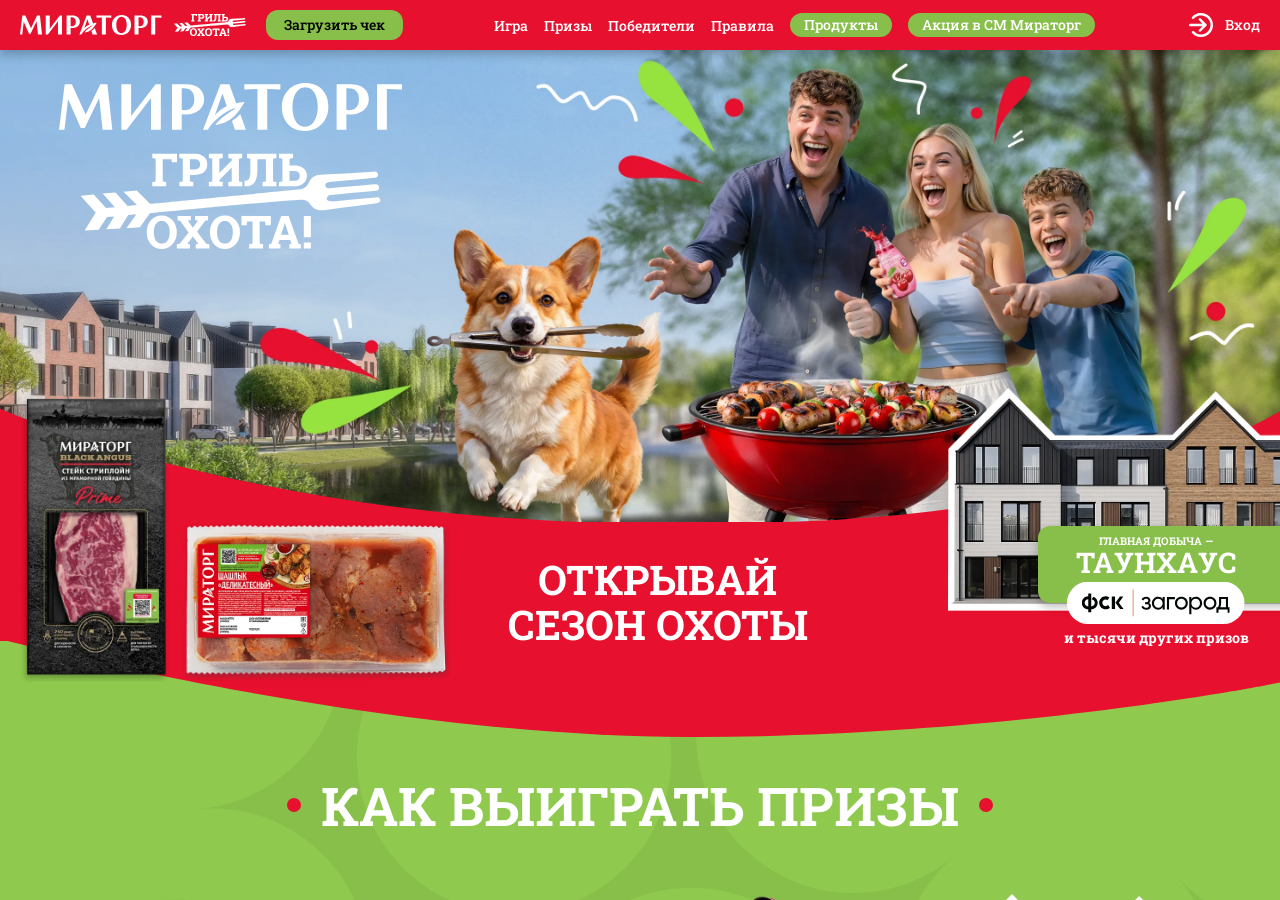
==== commit dc39999e: "copy monthly prizes to profile-sm page" ====
--- a/index.html
+++ b/index.html
@@ -10,7 +10,7 @@
     <link rel="stylesheet" type="text/css" href="./assets/css/choices.min.css" />
     <link rel="stylesheet" type="text/css" href="./assets/css/swiper-bundle.min.css" />
     <link rel="stylesheet" type="text/css" href="./assets/css/dropzone.min.css" />
-    <link rel="stylesheet" type="text/css" href="./assets/css/styles.min.css?v=1.2" />
+    <link rel="stylesheet" type="text/css" href="./assets/css/styles.min.css?v=1.3" />
     <title>Мираторг | Гриль охота</title>
   </head>
   <body>
@@ -59,7 +59,7 @@
               <a href="./products.html" class="button small green"><span>Продукты</span></a>
             </li>
             <li class="last">
-              <a href="#" class="button small green"><span>Акция в СМ Мираторг</span></a>
+              <a href="./miratorg.html" class="button small green"><span>Акция в СМ Мираторг</span></a>
             </li>
             <li class="extra">
               <button class="button small green" data-popup-open="how-to-get-arrows"><span>Как заработать стрелы?</span></button>
@@ -828,10 +828,7 @@
                       </a>
                     </li>
                     <li>
-                      <a
-                        href="https://www.ozon.ru/brand/miratorg-137844500/?text=%D1%88%D0%B0%D1%88%D0%BB%D1%8B%D0%BA"
-                        target="_blank"
-                      >
+                      <a href="https://www.ozon.ru/brand/miratorg-137844500/?text=%D1%88%D0%B0%D1%88%D0%BB%D1%8B%D0%BA" target="_blank">
                         <img src="./assets/img/markets/ozon.webp" alt="ozon" />
                       </a>
                     </li>
--- a/assets/css/styles.min.css
+++ b/assets/css/styles.min.css
@@ -1 +1 @@
-:root{--font: 'roboto-slab', sans-serif;--montserrat: 'montserrat', sans-serif;--serif: 'robotoserif', sans-serif;--white: #ffffff;--grey: #eef2ec;--black: #000000;--yellow: #e9cc29;--green: #88bf4a;--green-dark: #5b941b;--red: #e7102e;--red-dark: #b10000;--red-light: #eb4561;--invalid: #ffe26b}:root{font-synthesis:none;text-rendering:optimizeLegibility;-webkit-font-smoothing:antialiased;-moz-osx-font-smoothing:grayscale;outline:none;-webkit-tap-highlight-color:rgba(0,0,0,0);-webkit-backface-visibility:hidden;backface-visibility:hidden}*,*:before,*:after{padding:0;margin:0;-webkit-box-sizing:border-box;box-sizing:border-box;-webkit-tap-highlight-color:rgba(0,0,0,0)}html,body,.body{font-family:var(--font);font-size:14px;font-weight:400;height:100%;z-index:0}.body{width:100%;position:relative;overflow-x:hidden;overflow-y:auto;-ms-scroll-chaining:none;overscroll-behavior:none;font-family:var(--font);color:var(--white);background:var(--red);-webkit-overflow-scrolling:touch}.body.grey-bg{background:#eef2ec;color:var(--black)}.body.body--page{background:var(--white);color:var(--black)}img{display:block;-o-object-fit:cover;object-fit:cover;-webkit-user-select:none;-moz-user-select:none;-ms-user-select:none;user-select:none}h1,h2,h3,h4,h5,h6,b strong{color:inherit;font-family:var(--font);font-weight:700}a{color:inherit;text-decoration:none}ul,ol,menu{list-style:none}fieldset{border:none}button{position:relative;border:none;cursor:pointer;background:none;color:inherit}button:disabled{cursor:auto;pointer-events:none}.main{display:block;-webkit-box-flex:1;-ms-flex:1;flex:1;-webkit-box-pack:center;-ms-flex-pack:center;justify-content:center;-webkit-box-align:start;-ms-flex-align:start;align-items:flex-start;-ms-flex-line-pack:start;align-content:flex-start;position:relative;width:100%;height:auto}@media(max-width: 1279px)and (orientation: portrait),(max-width: 1023px){.main{min-height:calc(100svh - 430px)}}.container{display:block;position:relative;margin:0 auto;width:100%;max-width:1440px;padding:0px 20px;z-index:1}@media(max-width: 1439px){.container{max-width:1200px}}@media(max-width: 1279px){.container{max-width:1024px}}@media(max-width: 1023px){.container{max-width:768px}}.section{display:block;width:100%;position:relative;overflow:hidden;z-index:1}.section.full{min-height:100svh}.section.visible{overflow:visible}.preloader{display:-webkit-box;display:-ms-flexbox;display:flex;-webkit-box-pack:center;-ms-flex-pack:center;justify-content:center;-webkit-box-align:center;-ms-flex-align:center;align-items:center;-ms-flex-line-pack:center;align-content:center;position:fixed;overflow:hidden;width:100%;height:100%;left:0px;top:0px;z-index:200;background:var(--red);-webkit-transition:1s;transition:1s;opacity:1;visibility:visible;pointer-events:all}.preloader.hidden{pointer-events:none;opacity:0}.preloader.hidden span{-webkit-transform:scale(0);-ms-transform:scale(0);transform:scale(0)}.preloader span{width:30%;max-width:300px;height:170px;display:-webkit-inline-box;display:-ms-inline-flexbox;display:inline-flex;position:relative;-webkit-box-pack:center;-ms-flex-pack:center;justify-content:center;-webkit-box-align:center;-ms-flex-align:center;align-items:center;-ms-flex-line-pack:center;align-content:center;-webkit-transition:1s;transition:1s;-webkit-transform:scale(1);-ms-transform:scale(1);transform:scale(1);z-index:3}@media(max-width: 1023px){.preloader span{width:180px}}.preloader span img{position:absolute;width:100%;-webkit-animation:bounce 3s ease-out infinite;animation:bounce 3s ease-out infinite}@font-face{font-family:"roboto-slab";src:url("../fonts/robotoslab-regular.woff2") format("woff2"),url("../fonts/robotoslab-regular.woff") format("woff");font-weight:400;font-style:normal;font-display:swap}@font-face{font-family:"roboto-slab";src:url("../fonts/robotoslab-medium.woff2") format("woff2"),url("../fonts/robotoslab-medium.woff") format("woff");font-weight:500;font-style:normal;font-display:swap}@font-face{font-family:"roboto-slab";src:url("../fonts/robotoslab-bold.woff2") format("woff2"),url("../fonts/robotoslab-bold.woff") format("woff");font-weight:700;font-style:normal;font-display:swap}@font-face{font-family:"montserrat";src:url("../fonts/montserrat-regular.woff2") format("woff2"),url("../fonts/montserrat-regular.woff") format("woff");font-weight:400;font-style:normal;font-display:swap}@font-face{font-family:"robotoserif";src:url("../fonts/robotoserif-regular.woff2") format("woff2"),url("../fonts/robotoserif-regular.woff") format("woff");font-weight:400;font-style:normal;font-display:swap}.title{display:block;width:100%;margin:0 auto;line-height:1.1;text-align:center}.title.red{color:var(--red)}.title.circles{display:-webkit-box;display:-ms-flexbox;display:flex;-webkit-box-pack:center;-ms-flex-pack:center;justify-content:center;-webkit-box-align:center;-ms-flex-align:center;align-items:center;width:100%;gap:20px}.title.circles:before,.title.circles:after{content:"";display:block;width:clamp(14px,1.1111vw,16px);height:clamp(14px,1.1111vw,16px);border-radius:16px;-ms-flex-negative:0;flex-shrink:0;background:var(--red)}.title.circles.green:before,.title.circles.green:after{background:var(--green)}.title.ta--l{text-align:left}.title.upper{text-transform:uppercase}.title.title--20{font-size:clamp(14px,1.3889vw,20px)}.title.title--26{font-size:clamp(26px,1.8056vw,26px)}.title.title--28{font-size:clamp(22px,1.9444vw,50px)}.title.title--40{font-size:clamp(26px,2.7778vw,40px)}.title.title--42{font-size:clamp(32px,2.9167vw,42px)}.title.title--46{font-size:clamp(40px,3.1944vw,82px)}.title.title--60{font-size:clamp(40px,4.1667vw,60px);text-transform:uppercase}.title.title--64{font-size:clamp(40px,4.4444vw,64px);text-transform:uppercase}.subtitle{font-size:clamp(20px,1.6667vw,24px);line-height:1.2;font-weight:400;text-align:center}:root{--input-font-family: var(--font);--input-font-size: 14px;--input-font-weight: 400;--input-text-transform: auto;--input-height: 36px;--input-padding: 0px 14px;--input-background: var(--white);--input-border: 2px solid var(--white);--input-border-radius: 5px;--input-color: var(--black);--input-placeholder-color: var(--black);--input-placeholder-opacity: 0.6;--invalid-border: 2px solid var(--yellow);--invalid-color: var(--invalid);--form-gap: 14px}@media(max-width: 1439px){:root{--input-height: 36px;--input-font-size: 14px;--input-border-radius: 5px}}.form{display:-webkit-box;display:-ms-flexbox;display:flex;position:relative;-ms-flex-wrap:wrap;flex-wrap:wrap;width:100%;margin-left:auto;margin-right:auto;gap:var(--form-gap)}.form fieldset{display:-webkit-box;display:-ms-flexbox;display:flex;position:relative;width:100%;-webkit-box-orient:vertical;-webkit-box-direction:normal;-ms-flex-direction:column;flex-direction:column;gap:14px}.label{display:block;width:100%;position:relative;color:inherit}.label .label__text{display:block;width:100%;padding:0px 4px;font-size:10px;font-family:var(--font);opacity:.5;font-weight:500;text-align:left;padding-bottom:5px}.label .placeholder{display:-webkit-box;display:-ms-flexbox;display:flex;position:absolute;width:0px;height:100%;left:18px;top:-2px}@media(max-width: 767px){.label .placeholder{top:0px}}.label .placeholder{-ms-flex-wrap:wrap;flex-wrap:wrap;-webkit-box-pack:start;-ms-flex-pack:start;justify-content:flex-start;-webkit-box-align:center;-ms-flex-align:center;align-items:center;-ms-flex-line-pack:center;align-content:center;color:var(--black);opacity:.6;-webkit-transform:scale(1) translate(0px, 0px);-ms-transform:scale(1) translate(0px, 0px);transform:scale(1) translate(0px, 0px);-webkit-transition:-webkit-transform .2s;transition:-webkit-transform .2s;transition:transform .2s;transition:transform .2s, -webkit-transform .2s;pointer-events:none;white-space:nowrap}.input{width:100%;height:var(--input-height);background:var(--input-background);border:var(--input-border);border-radius:var(--input-border-radius);font-family:var(--input-font-family);font-size:var(--input-font-size);font-weight:var(--input-font-weight);color:var(--input-color);padding:var(--input-padding);text-transform:var(--input-text-transform);outline:none;-webkit-appearance:none;-moz-appearance:none;appearance:none;-webkit-transition:.3s;transition:.3s;-webkit-box-shadow:none;box-shadow:none;resize:none}.input::-webkit-input-placeholder{opacity:.7;-webkit-transition:opacity .3s ease 0s;transition:opacity .3s ease 0s}.input::-moz-placeholder{opacity:.7;-moz-transition:opacity .3s ease 0s;transition:opacity .3s ease 0s}.input:-ms-input-placeholder{opacity:.7;-ms-transition:opacity .3s ease 0s;transition:opacity .3s ease 0s}.input::-ms-input-placeholder{opacity:.7;-ms-transition:opacity .3s ease 0s;transition:opacity .3s ease 0s}.input::placeholder{opacity:.7;-webkit-transition:opacity .3s ease 0s;transition:opacity .3s ease 0s}.input:focus::-webkit-input-placeholder{opacity:0}.input:focus::-moz-placeholder{opacity:0}.input:focus:-ms-input-placeholder{opacity:0}.input:focus::-ms-input-placeholder{opacity:0}.input:focus::placeholder{opacity:0}.input.input--textarea{height:100px}.input.invalid{border:var(--invalid-border);color:var(--red)}.input:not(:-moz-placeholder)+.placeholder{transform:scale(0.7) translate(0px, -18px)}.input:not(:-ms-input-placeholder)+.placeholder{-ms-transform:scale(0.7) translate(0px, -18px);transform:scale(0.7) translate(0px, -18px)}.input:focus+.placeholder,.input:not(:placeholder-shown)+.placeholder{-webkit-transform:scale(0.7) translate(0px, -18px);-ms-transform:scale(0.7) translate(0px, -18px);transform:scale(0.7) translate(0px, -18px)}.input:-webkit-autofill{-webkit-box-shadow:0 0 0px 1000px rgba(0,0,0,0) inset !important;box-shadow:0 0 0px 1000px rgba(0,0,0,0) inset !important;-webkit-text-fill-color:var(--input-color) !important;font-size:var(--input-font-size) !important;font-family:var(--input-font-family) !important;-webkit-transition:background-color 9999s ease-in-out 0s;transition:background-color 9999s ease-in-out 0s}.inputError{display:block;width:100%;height:0px;position:absolute;left:0px;text-align:left;overflow:hidden;-webkit-transition:.3s;transition:.3s;color:var(--invalid);font-size:14px;font-family:var(--font);z-index:20;pointer-events:none}.inputError span{display:inline-block;position:relative;padding:5px 14px;color:var(--black);font-weight:500;font-size:11px;background:var(--yellow);-webkit-box-shadow:0px 3px 10px rgba(0,0,0,.2);box-shadow:0px 3px 10px rgba(0,0,0,.2);top:0px;left:0px;margin-top:5px}.inputError span:before{content:"";width:8px;height:8px;background:var(--yellow);position:absolute;left:9px;top:-3px;-webkit-transform:scaleX(1.5) rotate(45deg);-ms-transform:scaleX(1.5) rotate(45deg);transform:scaleX(1.5) rotate(45deg)}.radio,.checkbox{display:none}.radio+.label__text,.checkbox+.label__text{display:-webkit-inline-box;display:-ms-inline-flexbox;display:inline-flex;-ms-flex-wrap:wrap;flex-wrap:wrap;-webkit-box-align:center;-ms-flex-align:center;align-items:center;-ms-flex-line-pack:center;align-content:center;position:relative;width:100%;min-height:26px;padding:0px;padding-left:40px;color:inherit;opacity:1;cursor:pointer;font-size:14px;line-height:1}.radio+.label__text span,.checkbox+.label__text span{display:inline;font-size:12px;line-height:1.2}.radio+.label__text span a,.checkbox+.label__text span a{display:inline;width:auto;margin:0;text-align:left;color:var(--yellow)}@media(hover: hover){.radio+.label__text span a:hover,.checkbox+.label__text span a:hover{text-decoration:underline}}.radio+.label__text:before,.checkbox+.label__text:before{content:"";display:block;position:absolute;left:0px;top:50%;-webkit-transform:translate(0%, -50%);-ms-transform:translate(0%, -50%);transform:translate(0%, -50%);width:26px;height:26px;border-radius:6px;border:2px solid var(--white);background:rgba(0,0,0,0);-webkit-transition:border .3s;transition:border .3s}.radio:checked+.label__text:before,.checkbox:checked+.label__text:before{background:var(--white) url("../img/svg/checkbox.svg") no-repeat center center;background-size:100% 100%}.radio.invalid+.label__text+.inputError,.checkbox.invalid+.label__text+.inputError{top:30px}.radio.invalid+.label__text,.checkbox.invalid+.label__text{color:var(--invalid)}.radio.invalid+.label__text:before,.checkbox.invalid+.label__text:before{border:2px solid var(--invalid)}.choices{background:none;border-radius:5px;width:100%;height:36px !important;background:var(--white);font-family:var(--font);text-align:left;border:none;margin:0 auto;z-index:10}.choices.is-open{border-radius:5px 5px 0px 0px}.choices.is-open .choices__inner{border-radius:5px 5px 0px 0px}.choices[data-type*=select-one] .choices__input{padding:0;border-bottom:none;background-color:none;margin:0}.choices__inner{width:calc(100% - 40px);text-align:left;border:none;padding:0 !important;border-radius:0px 0px 5px 5px;font-size:14px;font-weight:500;color:var(--black);overflow:hidden}.choices__list{border:none !important;overflow:hidden;padding:0px;background:none}.choices__list.choices__list--single{background:none !important;padding:0px 14px !important}.choices__list.choices__list--single>.choices__item{margin:0;height:36px;padding:0px !important;font-size:14px;margin-top:0}.choices__list--dropdown{left:0px;width:100% !important;border-radius:0px 0px 5px 5px !important;border:none !important;border-top:none !important;font-size:14px !important;font-weight:500;text-align:left;background:var(--white) !important}.choices__list--dropdown.is-active{background:none}.choices__list--dropdown .choices__item{background:var(--white);opacity:1}.choices__list--dropdown .choices__item.is-highlighted{background:rgba(0,0,0,.1) !important}.choices__item{display:block;background:none;-webkit-box-shadow:none;box-shadow:none;font-size:14px !important;width:100%;margin:0 auto;padding:0 !important;color:var(--black)}.choices__item.choices__item--selectable{display:-webkit-box;display:-ms-flexbox;display:flex;-webkit-box-pack:start;-ms-flex-pack:start;justify-content:flex-start;-webkit-box-align:center;-ms-flex-align:center;align-items:center;-ms-flex-line-pack:center;align-content:center;height:36px;padding:0px 14px !important}.choices__item:before,.choices__item:after{content:none !important}.choices[data-type*=select-one]::after{width:24px;height:24px;border:none !important;margin:0 !important;top:50%;right:6px;background:url("../img/svg/select.svg") no-repeat center center;-webkit-transform:translate(0px, -50%) rotate(0deg);-ms-transform:translate(0px, -50%) rotate(0deg);transform:translate(0px, -50%) rotate(0deg);-webkit-transition:.3s;transition:.3s}.choices.is-open[data-type*=select-one]::after{-webkit-transform:translate(0px, -50%) rotate(180deg);-ms-transform:translate(0px, -50%) rotate(180deg);transform:translate(0px, -50%) rotate(180deg)}.buttons{display:-webkit-box;display:-ms-flexbox;display:flex;position:relative;width:100%;-webkit-box-orient:vertical;-webkit-box-direction:normal;-ms-flex-direction:column;flex-direction:column;gap:12px}.button{display:-webkit-box;display:-ms-flexbox;display:flex;height:53px;-webkit-box-pack:center;-ms-flex-pack:center;justify-content:center;-webkit-box-align:center;-ms-flex-align:center;align-items:center;-ms-flex-line-pack:center;align-content:center;position:relative;overflow:hidden;border-radius:12px;padding:0px 30px;background:var(--red);font-family:var(--font);font-weight:500}.button span{display:block;font-size:18px;line-height:1.2;-webkit-transition:color .5s ease-out 0s;transition:color .5s ease-out 0s}@media(max-width: 1439px){.button{height:50px}.button span{font-size:16px;line-height:1.4}}.button>*{z-index:1;pointer-events:none}.button:before,.button:after{content:"";display:block;position:absolute;left:0px;top:0px;width:100%;height:100%;background:var(--black);z-index:0;-webkit-transition:-webkit-transform .5s ease-out 0s;transition:-webkit-transform .5s ease-out 0s;transition:transform .5s ease-out 0s;transition:transform .5s ease-out 0s, -webkit-transform .5s ease-out 0s;border-radius:10px}.button:before{-webkit-transform:translate(-101%, 0%);-ms-transform:translate(-101%, 0%);transform:translate(-101%, 0%)}.button:after{-webkit-transform:translate(101%, 0%);-ms-transform:translate(101%, 0%);transform:translate(101%, 0%)}@media(hover: hover){.button:hover:before,.button:hover:after{-webkit-transform:translate(0%, 0%);-ms-transform:translate(0%, 0%);transform:translate(0%, 0%)}}.button.big{height:64px;padding:0px 40px}.button.big span{font-size:24px}.button.medium{height:34px;padding:0px 20px}.button.medium span{font-size:16px}@media(max-width: 1439px){.button.medium{height:30px;padding:0px 18px}.button.medium span{font-size:14px}}@media(max-width: 1279px){.button.medium{height:40px;padding:0px 32px}.button.medium span{font-size:20px}}.button.small{height:28px;border-radius:20px;padding:0px 14px}.button.small span{font-size:16px}@media(max-width: 1439px){.button.small{height:24px;padding:0px 14px}.button.small span{font-size:14px}}@media(max-width: 1279px){.button.small{height:34px;padding:0px 16px}.button.small span{font-size:20px}}.button.green{background:var(--green)}.button.white{background:var(--white);-webkit-box-shadow:0px 4px 10px rgba(0,0,0,.15);box-shadow:0px 4px 10px rgba(0,0,0,.15)}.button.white:before,.button.white:after{background:var(--black)}.button.white span{font-size:16px;color:var(--black)}@media(hover: hover){.button.white:hover span{color:var(--white)}}.button.green-white{background:var(--green)}.button.green-white:before,.button.green-white:after{background:var(--white)}.button.green-white span{color:var(--black)}.button.full{width:100%;padding:0px 10px}.burger{display:none}.header{position:sticky;display:-webkit-box;display:-ms-flexbox;display:flex;-webkit-box-pack:justify;-ms-flex-pack:justify;justify-content:space-between;-webkit-box-align:center;-ms-flex-align:center;align-items:center;-ms-flex-line-pack:center;align-content:center;top:0px;left:0px;z-index:20;width:100%;height:64px;margin-bottom:-64px;-ms-flex-negative:0;flex-shrink:0;background:var(--red);color:var(--white);-webkit-box-shadow:0px 4px 10px rgba(0,0,0,.25);box-shadow:0px 4px 10px rgba(0,0,0,.25);padding:0px 20px;gap:20px}@media(min-width: 1500px){.header{padding:0px 32px}}@media(max-width: 1439px){.header{height:50px;margin-bottom:-50px}}@media(max-width: 1279px){.header{margin-bottom:-40px}}@media(max-width: 1023px){.header{margin-bottom:0px}}.header__buttons{display:-webkit-box;display:-ms-flexbox;display:flex;position:relative;-webkit-box-align:center;-ms-flex-align:center;align-items:center;-ms-flex-line-pack:center;align-content:center;gap:12px}.header__buttons .logo-miratorg{width:185px}@media(max-width: 1439px){.header__buttons .logo-miratorg{width:142px}}.header__buttons .logo-grill{width:95px}@media(max-width: 1439px){.header__buttons .logo-grill{width:72px}}.header__buttons span{font-size:16px;line-height:1.1;font-family:var(--font);font-weight:500}@media(max-width: 1439px){.header__buttons span{font-size:14px}}.header__buttons img,.header__buttons svg{display:block}.navigation{display:-webkit-box;display:-ms-flexbox;display:flex;-webkit-box-align:center;-ms-flex-align:center;align-items:center;-webkit-box-pack:center;-ms-flex-pack:center;justify-content:center;z-index:2;-webkit-box-flex:1;-ms-flex:1;flex:1}@media(max-width: 560px){.header__auth .header__buttons span{display:none}}.menu{display:-webkit-inline-box;display:-ms-inline-flexbox;display:inline-flex;-webkit-box-flex:1;-ms-flex:1;flex:1;-ms-flex-wrap:wrap;flex-wrap:wrap;-webkit-box-pack:center;-ms-flex-pack:center;justify-content:center;-webkit-box-align:center;-ms-flex-align:center;align-items:center;-ms-flex-line-pack:center;align-content:center;gap:20px}@media(max-width: 1439px){.menu{gap:16px}}@media(min-width: 1500px){.menu{gap:26px}}.menu li.extra{display:none}.menu li .menu__link{font-size:16px;font-weight:500;line-height:1;-webkit-transition:color .3s;transition:color .3s;cursor:pointer}@media(max-width: 1439px){.menu li .menu__link{font-size:14px}}.menu li .menu__link.active{color:var(--green)}.menu li .menu__link:hover{color:var(--green)}.menu li:first-child{margin-right:auto}.menu li.last{margin-right:auto}@media(max-width: 1279px){.menu{gap:20px}.menu li .menu__link{font-size:16px}}@media(max-width: 1279px){.burger{display:-webkit-box;display:-ms-flexbox;display:flex;position:relative;right:10px;-webkit-box-pack:center;-ms-flex-pack:center;justify-content:center;-webkit-box-align:center;-ms-flex-align:center;align-items:center;-ms-flex-line-pack:center;align-content:center;width:20px;height:50px;background:var(--brown);font-size:0px;z-index:2;margin-left:auto;margin-right:-10px;-ms-flex-negative:0;flex-shrink:0}.burger span,.burger:before,.burger:after{position:absolute;height:3px;border-radius:1.5px;background:var(--white);-webkit-transition:.6s;transition:.6s;opacity:1;z-index:1}.burger:before{content:"";width:20px}.burger:after{content:"";width:20px}.burger span{width:20px;-webkit-transform:translate(0px, 0px);-ms-transform:translate(0px, 0px);transform:translate(0px, 0px)}.burger:before{-webkit-transform:translate(0px, -8px) rotate(0deg);-ms-transform:translate(0px, -8px) rotate(0deg);transform:translate(0px, -8px) rotate(0deg)}.burger:after{-webkit-transform:translate(0px, 8px) rotate(0deg);-ms-transform:translate(0px, 8px) rotate(0deg);transform:translate(0px, 8px) rotate(0deg)}.burger.open span{-webkit-transform:translate(10px, 0px);-ms-transform:translate(10px, 0px);transform:translate(10px, 0px);opacity:0}.burger.open:before{-webkit-transform:translate(0px, 0px) rotate(45deg);-ms-transform:translate(0px, 0px) rotate(45deg);transform:translate(0px, 0px) rotate(45deg)}.burger.open:after{-webkit-transform:translate(0px, 0px) rotate(-45deg);-ms-transform:translate(0px, 0px) rotate(-45deg);transform:translate(0px, 0px) rotate(-45deg)}.header__buttons{z-index:1}.header__buttons span{font-size:20px}.navigation{position:fixed;-webkit-box-align:start;-ms-flex-align:start;align-items:flex-start;width:100%;height:100vh;overflow-x:hidden;overflow-y:auto;scrollbar-width:none;-ms-overflow-style:none;top:0px;right:0px;background:var(--red);-webkit-transform:translate(0%, 0%);-ms-transform:translate(0%, 0%);transform:translate(0%, 0%);-webkit-transition:opacity .3s ease .3s;transition:opacity .3s ease .3s;opacity:0;pointer-events:none;padding:0px;z-index:0}.navigation::-webkit-scrollbar{width:0px;height:0px;display:none}.navigation .menu{-webkit-transition:opacity .3s ease 0s,-webkit-transform .3s ease 0s;transition:opacity .3s ease 0s,-webkit-transform .3s ease 0s;transition:transform .3s ease 0s,opacity .3s ease 0s;transition:transform .3s ease 0s,opacity .3s ease 0s,-webkit-transform .3s ease 0s;opacity:0;-webkit-transform:translate(0%, -20%);-ms-transform:translate(0%, -20%);transform:translate(0%, -20%)}.navigation.open{pointer-events:all;opacity:1;-webkit-transform:translate(0%, 0%);-ms-transform:translate(0%, 0%);transform:translate(0%, 0%);-webkit-transition:opacity .3s ease 0s;transition:opacity .3s ease 0s}.navigation.open .menu{-webkit-transition:opacity .5s ease 0s,-webkit-transform .5s ease 0s;transition:opacity .5s ease 0s,-webkit-transform .5s ease 0s;transition:transform .5s ease 0s,opacity .5s ease 0s;transition:transform .5s ease 0s,opacity .5s ease 0s,-webkit-transform .5s ease 0s;opacity:1;-webkit-transform:translate(0%, 0%);-ms-transform:translate(0%, 0%);transform:translate(0%, 0%)}.menu{padding:80px 30px 50px 30px;width:100%;max-width:768px;min-height:100svh;-ms-flex-wrap:nowrap;flex-wrap:nowrap;-webkit-box-orient:vertical;-webkit-box-direction:normal;-ms-flex-direction:column;flex-direction:column;-webkit-box-pack:start;-ms-flex-pack:start;justify-content:flex-start;-webkit-box-align:center;-ms-flex-align:center;align-items:center;-ms-flex-line-pack:center;align-content:center;gap:30px}}@media(max-width: 1279px)and (max-width: 767px){.menu{padding:60px 20px 40px 20px}}@media(max-width: 1279px){.menu li{-webkit-box-ordinal-group:2;-ms-flex-order:1;order:1}.menu li.extra{display:-webkit-box;display:-ms-flexbox;display:flex}.menu li:first-child{-webkit-box-ordinal-group:3;-ms-flex-order:2;order:2;margin-right:0;margin-top:auto}.menu li:first-child+li{margin-top:auto}.menu li:first-child .button{min-width:290px;height:54px;background:var(--white)}.menu li:first-child .button span{color:var(--black);line-height:1.1}.menu li.last{margin-right:0}.menu li .menu__link{font-size:22px;font-weight:500}.menu li .button.small{height:40px;padding-left:20px;padding-right:20px}.menu li .button.small span{font-size:22px;font-weight:500}@supports(-webkit-touch-callout: none){.menu li .button.small span{padding-bottom:3px}}}.stycky-button{display:-webkit-box;display:-ms-flexbox;display:flex;-webkit-box-orient:vertical;-webkit-box-direction:normal;-ms-flex-direction:column;flex-direction:column;-webkit-box-pack:center;-ms-flex-pack:center;justify-content:center;-webkit-box-align:center;-ms-flex-align:center;align-items:center;position:fixed;z-index:19;gap:8px;width:150px;height:150px;left:32px;bottom:32px;border-radius:150px;cursor:pointer;-webkit-transition:-webkit-transform .7s ease-in-out 0s;transition:-webkit-transform .7s ease-in-out 0s;transition:transform .7s ease-in-out 0s;transition:transform .7s ease-in-out 0s, -webkit-transform .7s ease-in-out 0s;-webkit-transform:translate(0px, 200px);-ms-transform:translate(0px, 200px);transform:translate(0px, 200px);background:rgba(188,5,31,.898);backdrop-filter:blur(5px);color:var(--white)}.stycky-button span{font-family:var(--font);font-weight:700;text-transform:uppercase;font-size:20px;line-height:1}.stycky-button:before,.stycky-button:after{content:"";display:block;position:relative;width:60px;height:10px;background:url("../img/svg/fork.svg") no-repeat center center/contain}.stycky-button:after{-webkit-transform:scaleX(-1);-ms-transform:scaleX(-1);transform:scaleX(-1)}.stycky-button.active{-webkit-transform:translate(0px, 0px);-ms-transform:translate(0px, 0px);transform:translate(0px, 0px)}.stycky-button.active.end{-webkit-transform:translate(0px, 200px);-ms-transform:translate(0px, 200px);transform:translate(0px, 200px)}@media(max-width: 1439px){.stycky-button{gap:2px;width:100px;height:100px;left:10px;bottom:10px}.stycky-button span{font-size:14px}.stycky-button:before,.stycky-button:after{width:40px}}@media(max-width: 1279px){.stycky-button{width:84px;height:84px}.stycky-button span{font-size:11px}.stycky-button:before,.stycky-button:after{width:34px}}.tabs{width:100%;display:block}.tabs-navigation{display:-webkit-box;display:-ms-flexbox;display:flex;position:relative;width:100%;-webkit-box-pack:stretch;-ms-flex-pack:stretch;justify-content:stretch;-webkit-box-align:center;-ms-flex-align:center;align-items:center;-ms-flex-line-pack:center;align-content:center;overflow:hidden;border-radius:24px 24px 0px 0px;background:var(--red-dark)}.tabs-navigation li{-webkit-box-flex:1;-ms-flex:1;flex:1}.tabs-navigation li:first-child{-webkit-box-flex:0;-ms-flex:none;flex:none;-ms-flex-negative:0;flex-shrink:0;width:36%}.tabs-navigation li button{display:-webkit-box;display:-ms-flexbox;display:flex;position:relative;width:100%;-ms-flex-wrap:wrap;flex-wrap:wrap;-webkit-box-pack:center;-ms-flex-pack:center;justify-content:center;-webkit-box-align:center;-ms-flex-align:center;align-items:center;-ms-flex-line-pack:center;align-content:center;min-height:66px;border-radius:24px 24px 0px 0px;background:rgba(0,0,0,0);-webkit-transition:.3s;transition:.3s;font-size:24px;font-weight:500;font-family:var(--font);text-transform:uppercase}@media(max-width: 767px){.tabs-navigation li button{min-height:56px;font-size:22px}}.tabs-navigation li button.active{background:var(--red);pointer-events:none}.tab{display:block;width:100%;position:relative;overflow:hidden;height:0px;opacity:0;-webkit-transition:.5s;transition:.5s}.tab.active{opacity:1}.swiper{width:100%}.arrow{display:block;position:absolute;width:60px;height:60px}@media(max-width: 1439px){.arrow{width:50px;height:50px}}@media(max-width: 1023px){.arrow{width:40px;height:40px}}.arrow{border-radius:60px;background:var(--green);overflow:hidden;cursor:pointer;-webkit-transition:.3s;transition:.3s;z-index:4}.arrow.swiper-button-disabled{opacity:0;pointer-events:none}.arrow[data-arrow-prev]{left:0px;top:50%;-webkit-transform:translate(-50%, -50%);-ms-transform:translate(-50%, -50%);transform:translate(-50%, -50%);background:var(--green) url("../img/svg/arrow-left.svg") no-repeat center center}.arrow[data-arrow-prev].red{background:var(--red) url("../img/svg/arrow-left.svg") no-repeat center center}.arrow[data-arrow-prev].white{background:var(--white) url("../img/svg/arrow-left-red.svg") no-repeat center center}@media(hover: hover){.arrow[data-arrow-prev]:hover{background:var(--black) url("../img/svg/arrow-left.svg") no-repeat center center}}.arrow[data-arrow-next]{right:0px;top:50%;-webkit-transform:translate(50%, -50%);-ms-transform:translate(50%, -50%);transform:translate(50%, -50%);background:var(--green) url("../img/svg/arrow-right.svg") no-repeat center center}.arrow[data-arrow-next].red{background:var(--red) url("../img/svg/arrow-right.svg") no-repeat center center}.arrow[data-arrow-next].white{background:var(--white) url("../img/svg/arrow-right-red.svg") no-repeat center center}@media(hover: hover){.arrow[data-arrow-next]:hover{background:var(--black) url("../img/svg/arrow-right.svg") no-repeat center center}}.swiper-pagination{display:-webkit-box;display:-ms-flexbox;display:flex;position:relative;width:364px !important;max-width:calc(100% - 40px);height:12px;margin-left:auto;margin-right:auto;margin-top:24px;-webkit-box-pack:center;-ms-flex-pack:center;justify-content:center;-webkit-box-align:center;-ms-flex-align:center;align-items:center;-ms-flex-line-pack:center;align-content:center;top:0px !important;left:0px !important;bottom:0px !important;-webkit-transform:translate(0%, 0%) !important;-ms-transform:translate(0%, 0%) !important;transform:translate(0%, 0%) !important;gap:2px;overflow:visible}@media(max-width: 767px){.swiper-pagination{margin-top:14px}}.swiper-pagination .swiper-pagination-bullet{-webkit-box-flex:1;-ms-flex:1;flex:1;width:auto !important;height:8px !important;border-radius:0px !important;background:hsla(0,0%,100%,.5);-webkit-transform:scale(1) translate(0px, 0px) !important;-ms-transform:scale(1) translate(0px, 0px) !important;transform:scale(1) translate(0px, 0px) !important;left:0px !important;margin:0 !important;opacity:1;-webkit-box-shadow:inset 0px 4px 4px rgba(0,0,0,0);box-shadow:inset 0px 4px 4px rgba(0,0,0,0);-webkit-transition:background .3s !important;transition:background .3s !important}.swiper-pagination .swiper-pagination-bullet:first-child{border-radius:20px 0px 0px 20px !important}.swiper-pagination .swiper-pagination-bullet:last-child{border-radius:0px 20px 20px 0px !important}.swiper-pagination .swiper-pagination-bullet.swiper-pagination-bullet-active{background:#fff}.swiper-pagination.big .swiper-pagination-bullet{width:52px !important}.swiper-pagination.big .swiper-pagination-bullet.swiper-pagination-bullet-active{background:#44caf6;-webkit-box-shadow:inset 4px 4px 10px #00eaff;box-shadow:inset 4px 4px 10px #00eaff}@media(max-width: 767px){.swiper-pagination.big .swiper-pagination-bullet{width:26px !important;height:6px !important;-webkit-box-shadow:inset 0px 2px 2px rgba(0,0,0,.25);box-shadow:inset 0px 2px 2px rgba(0,0,0,.25)}}.section--accordeon{background:var(--white);padding-bottom:60px;overflow:visible}@media(max-width: 1023px){.section--accordeon{padding-bottom:40px}}@media(max-width: 767px){.section--accordeon .container{padding:0px 10px}}.section--accordeon__header{position:relative;background:var(--green);padding:10px 20px;border-radius:80px;cursor:pointer;-webkit-user-select:none;-moz-user-select:none;-ms-user-select:none;user-select:none;outline:none;color:var(--white)}@media(max-width: 767px){.section--accordeon__header{display:-webkit-box;display:-ms-flexbox;display:flex;padding-right:60px;padding-left:24px;min-height:80px;-webkit-box-align:center;-ms-flex-align:center;align-items:center}.section--accordeon__header .title{margin-right:auto;-webkit-box-pack:start;-ms-flex-pack:start;justify-content:flex-start;font-size:30px;text-align:left}.section--accordeon__header .title:before,.section--accordeon__header .title:after{content:none}}.section--accordeon__body{color:var(--black)}[data-accordeon]{display:block;position:relative;width:100%}[data-accordeon] [data-accordeon-header]{cursor:pointer;-webkit-user-select:none;-moz-user-select:none;-ms-user-select:none;user-select:none;outline:none;position:relative}[data-accordeon] [data-accordeon-header]:before{content:"";position:absolute;right:20px;top:50%;width:42px;height:42px;border-radius:42px;background:var(--red) url("../img/svg/arrow-down.svg") no-repeat center center;background-size:24px 12px;-webkit-transform:translate(0%, -50%) rotate(0deg);-ms-transform:translate(0%, -50%) rotate(0deg);transform:translate(0%, -50%) rotate(0deg);-webkit-transition:-webkit-transform .5s ease 0s;transition:-webkit-transform .5s ease 0s;transition:transform .5s ease 0s;transition:transform .5s ease 0s, -webkit-transform .5s ease 0s}@media(max-width: 1279px){[data-accordeon] [data-accordeon-header]:before{right:14px}}@media(max-width: 767px){[data-accordeon] [data-accordeon-header]:before{right:10px}}[data-accordeon].active>[data-accordeon-header]:before{-webkit-transform:translate(0%, -50%) rotate(180deg);-ms-transform:translate(0%, -50%) rotate(180deg);transform:translate(0%, -50%) rotate(180deg)}[data-accordeon-body]{display:block;position:relative;overflow:hidden;width:100%;height:0px}.section--hero{display:-webkit-box;display:-ms-flexbox;display:flex;-webkit-box-orient:vertical;-webkit-box-direction:normal;-ms-flex-direction:column;flex-direction:column;height:auto;z-index:2;background:-webkit-gradient(linear, left top, left bottom, color-stop(80%, var(--red)), color-stop(81%, rgba(0, 0, 0, 0)));background:linear-gradient(var(--red) 80%, rgba(0, 0, 0, 0) 81%)}.section--hero .logo{width:26.8%;left:4.583333vw;top:6.5vw}@media(max-width: 1279px){.section--hero .logo{left:5%;top:70px}}@media(max-width: 1023px){.section--hero .logo{top:4.5vw}}@media(max-width: 600px){.section--hero .logo{left:6.4%;top:20px;width:54.4%}}@media(max-width: 500px){.section--hero .logo{left:20px}}.section--hero .house{left:6.5vw}@media(min-width: 1280px){.section--hero .house{top:-34px}}@media(max-width: 1279px){.section--hero .house{left:0vw;max-width:270px}}.section--hero .hero-content{-ms-flex-line-pack:center;align-content:center;-webkit-box-align:center;-ms-flex-align:center;align-items:center;margin-top:-40px;background:-webkit-gradient(linear, left top, left bottom, color-stop(30%, var(--red)), color-stop(31%, rgba(0, 0, 0, 0)));background:linear-gradient(180deg, var(--red) 30%, rgba(0, 0, 0, 0) 31%);color:var(--white)}@media(max-width: 1365px){.section--hero .hero-content{margin-top:-20px}}@media(max-width: 1023px){.section--hero .hero-content{margin-top:0px}}.section--hero .fsk{left:7vw}@media(max-width: 1279px){.section--hero .fsk{width:auto;left:0px;padding-right:100px;padding-left:30px;margin:0;margin-left:7vw}}@media(max-width: 1279px){.section--hero .house__image{left:0px;right:0px;max-width:110%}.section--hero .hero-products{width:390px}}@media(max-width: 1023px){.section--hero .hero-products{display:-webkit-box;display:-ms-flexbox;display:flex;width:280px;margin-bottom:20px;margin-right:auto;margin-top:-76px}.section--hero .house{width:360px;max-width:360px;height:240px}.section--hero .fsk{width:auto;left:100px;padding-right:46px;padding-left:46px;margin:0}}.hero-title{text-align:center;width:clamp(340px,26.25vw,672px)}.hero-title .title{width:100%;text-align:center}@media(max-width: 1023px){.hero-title{display:-webkit-box;display:-ms-flexbox;display:flex;width:auto;margin-bottom:10px}}.section--winn{padding:11.8vw 0px 110px 0px;background:url("../img/how-to-winn/bg.svg") no-repeat center center/cover;-webkit-mask-image:-webkit-gradient(linear, left top, left bottom, color-stop(0, #000)),url("../img/how-to-winn/mask-top.svg");-webkit-mask-image:linear-gradient(#000 0 0),url("../img/how-to-winn/mask-top.svg");mask-image:-webkit-gradient(linear, left top, left bottom, color-stop(0, #000)),url("../img/how-to-winn/mask-top.svg");mask-image:linear-gradient(#000 0 0),url("../img/how-to-winn/mask-top.svg");-webkit-mask-repeat:no-repeat,no-repeat;mask-repeat:no-repeat,no-repeat;-webkit-mask-size:100% calc(100% + 2px),100% 7.638888vw;mask-size:100% calc(100% + 2px),100% 7.638888vw;-webkit-mask-position:center,center -2px;mask-position:center,center -2px;-webkit-mask-composite:xor, xor;mask-composite:exclude,exclude;z-index:1;margin-top:-7.2vw;color:var(--white)}.section--winn:after{content:"";display:block;position:absolute;left:0px;bottom:0px;z-index:3;width:100%;height:100px;background:url("../img/how-to-winn/mask-bottom.svg") no-repeat center center;background-size:100% 100%;pointer-events:none}@media(max-width: 1439px){.section--winn{-webkit-mask-size:100% 100%,100% 7.638888vw;mask-size:100% 100%,100% 7.638888vw}}@media(max-width: 1279px){.section--winn{margin-top:-70px;padding:140px 0px 80px 0px}.section--winn:after{background-size:1280px 100%}}@media(max-width: 1023px){.section--winn{margin-top:-50px;padding:100px 0px 80px 0px}}@media(max-width: 767px){.section--winn{margin-top:0px;padding:70px 0px 60px 0px;-webkit-mask-size:100% 100%,105vw 25px;mask-size:100% 100%,105vw 25px}.section--winn:after{background-size:768px 100%}.section--winn .title{-webkit-box-orient:vertical;-webkit-box-direction:normal;-ms-flex-direction:column;flex-direction:column}.section--winn .title:after{content:none}.section--winn .title:before{width:90px;height:20px;background:url("../img/svg/fork.svg") no-repeat center center/contain}}.how-to-winn{display:-webkit-box;display:-ms-flexbox;display:flex;position:relative;width:100%;margin-top:74px;-ms-flex-wrap:wrap;flex-wrap:wrap;-webkit-box-pack:start;-ms-flex-pack:start;justify-content:flex-start}.how-to-winn .swiper-slide{display:-webkit-box;display:-ms-flexbox;display:flex;position:relative;width:25%;-webkit-box-orient:vertical;-webkit-box-direction:normal;-ms-flex-direction:column;flex-direction:column;-webkit-box-pack:start;-ms-flex-pack:start;justify-content:flex-start;-webkit-box-align:center;-ms-flex-align:center;align-items:center;-ms-flex-line-pack:center;align-content:center;gap:16px;text-align:center}.how-to-winn .swiper-slide>*{z-index:1}.how-to-winn .swiper-slide img{position:relative;width:100%;max-width:242px;z-index:0}.how-to-winn .swiper-slide:nth-child(2) img{-webkit-transform:translate(0%, 30%);-ms-transform:translate(0%, 30%);transform:translate(0%, 30%)}.how-to-winn .swiper-slide h3{font-size:24px}.how-to-winn .swiper-slide .button{margin-top:10px}.how-to-winn .swiper-slide:before{content:"";position:absolute;width:90px;height:20px;left:100%;top:32%;-webkit-transform:translate(-50%, 0%);-ms-transform:translate(-50%, 0%);transform:translate(-50%, 0%);background:url("../img/svg/fork.svg") no-repeat center center/contain}.how-to-winn .swiper-slide:last-child:before{content:none}.how-to-winn .swiper-slide:nth-child(3):before{-webkit-transform:translate(-60%, 0%);-ms-transform:translate(-60%, 0%);transform:translate(-60%, 0%)}@media(max-width: 1439px){.how-to-winn{margin-top:60px}.how-to-winn .swiper-slide{gap:16px}.how-to-winn .swiper-slide img{max-width:200px}.how-to-winn .swiper-slide h3{font-size:20px}.how-to-winn .swiper-slide:before{width:80px;height:14px}}@media(max-width: 1279px){.how-to-winn{width:80%;margin:0 auto;margin-top:50px;padding:0px 20px}.how-to-winn .swiper{overflow:visible}.how-to-winn .swiper-slide{opacity:0;pointer-events:none;-webkit-transition:opacity .5s;transition:opacity .5s}.how-to-winn .swiper-slide img{max-width:242px}.how-to-winn .swiper-slide h3{font-size:24px}.how-to-winn .swiper-slide:before{-webkit-transition:opacity .5s;transition:opacity .5s;opacity:0}.how-to-winn .swiper-slide.swiper-slide-active,.how-to-winn .swiper-slide.swiper-slide-active+.swiper-slide{opacity:1;pointer-events:all}.how-to-winn .swiper-slide.swiper-slide-active:before{opacity:1}}@media(max-width: 1023px){.how-to-winn{width:calc(100% - 30px)}}@media(max-width: 767px){.how-to-winn{width:94%;max-width:350px;margin-top:30px}.how-to-winn .arrow{top:35%}.how-to-winn .swiper-slide:before{content:none}.how-to-winn .swiper-slide.swiper-slide-active+.swiper-slide{opacity:0;pointer-events:none}}.section--prizes{padding:150px 0px;margin-top:-110px;margin-bottom:-110px;z-index:0;scroll-margin-top:-86px;background:var(--white);color:var(--white)}.section--prizes.arrows-exchange{background:none}.prizes{display:block;position:relative;overflow:hidden;width:100%;border-radius:60px;padding:50px;background:var(--red) url("../img/prizes/bg.svg") no-repeat center center/cover}.prizes .swiper{overflow:visible}.prizes-navigation{display:-webkit-box;display:-ms-flexbox;display:flex;position:relative;width:100%;-ms-flex-wrap:wrap;flex-wrap:wrap;-webkit-box-pack:center;-ms-flex-pack:center;justify-content:center;-webkit-box-align:center;-ms-flex-align:center;align-items:center;-ms-flex-line-pack:center;align-content:center;margin:40px 0px 24px 0px;gap:2px}.prizes-navigation li{-webkit-box-flex:1;-ms-flex:1;flex:1}.prizes-navigation li button{display:-webkit-box;display:-ms-flexbox;display:flex;width:100%;height:50px;-webkit-box-pack:center;-ms-flex-pack:center;justify-content:center;-webkit-box-align:center;-ms-flex-align:center;align-items:center;-ms-flex-line-pack:center;align-content:center;text-align:center;font-size:16px;line-height:1.2;font-family:var(--font);background-color:var(--white);font-weight:500;color:var(--black);-webkit-transition:background-color .3s,color .3s;transition:background-color .3s,color .3s}.prizes-navigation li button.active{color:var(--white);background-color:var(--green)}.prizes-navigation li:first-child button{border-radius:25px 0px 0px 25px}.prizes-navigation li:last-child button{border-radius:0px 25px 25px 0px}.prize-tab{min-height:600px;border-radius:50px;-webkit-transition:opacity .5s;transition:opacity .5s;pointer-events:none;opacity:0}.prize-tab.swiper-slide-active{pointer-events:all;opacity:1}.main-prize{display:-webkit-box;display:-ms-flexbox;display:flex;position:relative;-webkit-box-orient:horizontal;-webkit-box-direction:normal;-ms-flex-direction:row;flex-direction:row;-webkit-box-pack:start;-ms-flex-pack:start;justify-content:flex-start;overflow:hidden;background:var(--red-light);min-height:600px;border-radius:50px}.main-prize.intro{-webkit-box-orient:vertical;-webkit-box-direction:normal;-ms-flex-direction:column;flex-direction:column;-webkit-box-pack:center;-ms-flex-pack:center;justify-content:center;-webkit-box-align:center;-ms-flex-align:center;align-items:center;-ms-flex-line-pack:center;align-content:center;gap:34px;background:var(--red-light) url("../img/prizes/main-prize.webp") no-repeat center center/contain;padding:30px;padding-top:40px}.main-prize.intro .title--20{margin-top:auto}.main-prize__image{position:relative;overflow:hidden;width:800px;border-radius:50px;-ms-flex-negative:0;flex-shrink:0}.main-prize__image img{position:relative;z-index:1;max-width:100%}.main-prize__image:after{content:"";position:absolute;width:200px;height:65px;right:28px;bottom:20px;background:url("../img/svg/fsk.svg") no-repeat center center/contain;z-index:2}.main-prize__text{-webkit-box-flex:1;-ms-flex:1;flex:1;display:-webkit-box;display:-ms-flexbox;display:flex;-webkit-box-orient:vertical;-webkit-box-direction:normal;-ms-flex-direction:column;flex-direction:column;gap:14px;padding:50px 52px;-ms-flex-line-pack:start;align-content:flex-start}.main-prize__text a{-webkit-transition:color .3s,border-bottom .3s;transition:color .3s,border-bottom .3s;border-bottom:1px solid var(--white)}@media(hover: hover){.main-prize__text a:hover{color:var(--green);border-bottom:1px solid var(--green)}}.main-prize__text .title{text-align:left}.main-prize__text .fskfamilyru{margin-top:auto;margin-left:auto;font-weight:500;font-size:14px;line-height:1.2}.main-prize__text p{font-family:var(--serif);font-size:16px;line-height:1.4;font-weight:400}.main-prize__text p .under{text-decoration:underline}.main-prize__text strong{font-size:24px;line-height:1.4;font-weight:500}.main-prize__text strong .under{text-decoration:underline}.arrows-sum{display:-webkit-box;display:-ms-flexbox;display:flex;-webkit-box-pack:center;-ms-flex-pack:center;justify-content:center;-webkit-box-align:center;-ms-flex-align:center;align-items:center;-ms-flex-line-pack:center;align-content:center;position:absolute;width:80px;height:80px;right:0px;top:0px;background:url("../img/svg/cloud-green.svg") no-repeat center center/cover;font-weight:500;font-size:14px;line-height:1;-webkit-transform:rotate(-8deg);-ms-transform:rotate(-8deg);transform:rotate(-8deg);color:var(--white);z-index:4}.arrows-sum.red{background:url("../img/svg/cloud-red.svg") no-repeat center center/cover}.arrows-count{display:-webkit-box;display:-ms-flexbox;display:flex;position:relative;width:calc(100% - 84px);max-width:240px;-ms-flex-wrap:wrap;flex-wrap:wrap;-webkit-box-pack:justify;-ms-flex-pack:justify;justify-content:space-between;-webkit-box-align:center;-ms-flex-align:center;align-items:center;-ms-flex-line-pack:center;align-content:center;gap:4px;margin:0 auto}.arrows-count .arrows-count__bar{position:relative;width:100%;height:6px;margin:8px 0px;background:var(--grey);border-radius:6px}.arrows-count .arrows-count__bar:before{content:"";position:absolute;width:42px;height:22px;right:calc(100% - 3px);top:calc(50% - 11px);background:url("../img/svg/fork-left.svg") no-repeat center center/contain}.arrows-count .arrows-count__bar .arrows-count__range{position:relative;height:100%;background:var(--green);border-radius:6px}.arrows-count .arrows-count__bar .arrows-count__range:after{content:"";position:absolute;width:42px;height:22px;left:calc(100% - 3px);top:calc(50% - 11px);background:url("../img/svg/fork-right.svg") no-repeat center center/contain}.arrows-count span{font-size:12px;line-height:1.2}.arrows-count span:last-child{opacity:.5}.prize-slider{width:100%;min-height:600px;border-radius:50px;background:var(--red-light);color:var(--white);padding:40px 0px 28px 0px}.prize-slider.green{background:var(--green)}.prize-slider.green-image{background:var(--green) url("../img/prizes/garant-bg.svg") no-repeat center center/cover}.prize-slider.red-image{background:var(--red-light) url("../img/prizes/month-bg.svg") no-repeat center center/cover}.prize-slider>h3{text-align:center;font-size:22px;line-height:1.4;font-weight:500}.prize-slider .arrows-sum{right:-24px;top:-16px}.prize-slider .button{height:46px;color:Var(--white);border-radius:18px}.prize-slider .button span{font-size:16px;line-height:1.3}.prize-slider .swiper{margin-top:32px;padding:0px 70px;overflow:hidden}.prize-slider .prize-slide{display:-webkit-box;display:-ms-flexbox;display:flex;position:relative;-webkit-box-orient:vertical;-webkit-box-direction:normal;-ms-flex-direction:column;flex-direction:column;-webkit-box-pack:center;-ms-flex-pack:center;justify-content:center;-webkit-box-align:start;-ms-flex-align:start;align-items:flex-start;-ms-flex-line-pack:start;align-content:flex-start;background:var(--white);padding:30px;border-radius:40px;color:var(--black);-webkit-transition:opacity .5s;transition:opacity .5s;opacity:0;pointer-events:none;margin-top:16px;min-height:420px}.prize-slider .prize-slide.swiper-slide-active,.prize-slider .prize-slide.swiper-slide-active+.swiper-slide,.prize-slider .prize-slide.swiper-slide-active+.swiper-slide+.swiper-slide{opacity:1;pointer-events:all}.prize-slider .image{position:relative;width:240px;height:240px;margin:0 auto}.prize-slider .image img{max-width:100%;max-height:100%}.prize-slider .prize-name{display:-webkit-box;display:-ms-flexbox;display:flex;position:relative;width:100%;min-height:50px;-webkit-box-pack:center;-ms-flex-pack:center;justify-content:center;-webkit-box-align:center;-ms-flex-align:center;align-items:center;-ms-flex-line-pack:center;align-content:center;text-align:center;font-size:20px;line-height:1.4;font-weight:500;margin-bottom:20px}.prize-slider .prize-slide__footer{width:100%;margin-top:auto}.prize-slider.big .prize-slide{background:none;color:var(--white);padding:0px 30px;border-radius:0px;margin-top:16px}.prize-slider.big .prize-slide .image{width:260px;height:260px;margin-bottom:20px}.prize-slider.large .prize-slide{background:none;color:var(--white);padding:0px;border-radius:0px;margin-top:16px}.prize-slider.large .prize-slide .image{width:320px;height:320px;margin-bottom:26px}.prize-slider.large .prize-slide .prize-slide__footer{margin-top:20px}@media(max-width: 1439px){.section--prizes{scroll-margin-top:-110px}.prizes{padding:50px 40px 40px 40px}.prizes-navigation{margin:32px 0px 24px 0px}.prizes-navigation li button{height:45px;font-size:14px}.prize-tab{min-height:60px;border-radius:40px}.main-prize{min-height:495px;border-radius:50px}.main-prize.intro{gap:30px;padding:32px 20px 26px 20px;padding-top:32px}.main-prize.intro .title--20{font-size:14px}.main-prize.intro>img{width:150px}.main-prize__image{width:61%;height:auto}.main-prize__image img{width:100%;height:100%}.main-prize__image:after{width:120px;height:40px;right:30px;bottom:30px}.main-prize__text{gap:14px;padding:40px 40px 30px 40px}.main-prize__text .title{font-size:32px}.main-prize__text .fskfamilyru{font-size:14px}.main-prize__text p{font-size:14px}.main-prize__text strong{font-size:16px}.arrows-sum{width:70px;height:70px;font-size:12px}.arrows-count{width:calc(100% - 70px);max-width:240px}.prize-slider{min-height:0px;padding:30px 0px 24px 0px}.prize-slider>h3{font-size:20px}.prize-slider .arrows-sum{right:-20px;top:-16px}.prize-slider .button{height:40px}.prize-slider .button span{font-size:14px}.prize-slider .swiper{margin-top:20px;padding:0px 40px}.prize-slider .prize-slide{min-height:360px;padding:20px;border-radius:30px}.prize-slider .image{width:200px;height:200px}.prize-slider .prize-name{min-height:50px;font-size:20px}.prize-slider.big .prize-slide{background:none;color:var(--white);padding:0px 20px;border-radius:0px;margin-top:16px}.prize-slider.big .prize-slide .image{width:220px;height:220px;margin-bottom:20px}.prize-slider.big .prize-slide .arrows-sum{right:0px}.prize-slider.large .prize-slide{background:none;color:var(--white);padding:0px;border-radius:0px;margin-top:16px}.prize-slider.large .prize-slide .image{width:260px;height:260px;margin-bottom:30px}.prize-slider.large .prize-slide .prize-name{margin-bottom:0px}}@media(max-width: 1279px){.prizes{padding:42px 30px 30px 30px;border-radius:50px}.prizes-navigation{margin:20px 0px}.prizes-navigation li button{padding:5px 10px;line-height:1.1}.prize-tab{border-radius:30px}.main-prize{min-height:424px;border-radius:30px}.main-prize.intro{gap:20px;padding:30px 20px 20px 20px}.main-prize.intro>img{width:140px}.main-prize__image{border-radius:30px}.main-prize__text{gap:14px;padding:30px 30px 30px 40px}.main-prize__text .fskfamilyru{font-size:12px}.main-prize__text p{font-size:12px}.main-prize__text strong{font-size:14px}.prize-slider{border-radius:30px;padding:20px 0px}.prize-slider>h3{font-size:20px}.prize-slider .arrows-sum{right:-20px;top:-16px}.prize-slider .button{height:46px}.prize-slider .swiper{max-width:720px;overflow:visible;margin-top:20px;padding:0px 40px}.prize-slider .prize-slide.swiper-slide-active+.swiper-slide+.swiper-slide{opacity:0;pointer-events:none}.prize-slider .prize-slide{padding:20px;border-radius:30px}.prize-slider .prize-name{min-height:40px;font-size:16px}.prize-slider .image{width:170px;height:170px}.prize-slider .prize-slide__footer{margin-top:12px}}@media(max-width: 1023px){.prizes{padding:34px 10px 10px 10px;border-radius:30px}.prizes .arrow[data-arrow-prev]{left:50%;top:auto;bottom:20px;-webkit-transform:translate(-120%, 0%);-ms-transform:translate(-120%, 0%);transform:translate(-120%, 0%)}.prizes .arrow[data-arrow-next]{right:50%;top:auto;bottom:20px;-webkit-transform:translate(120%, 0%);-ms-transform:translate(120%, 0%);transform:translate(120%, 0%)}.prizes-navigation{margin:20px auto 30px auto;-ms-flex-wrap:wrap;flex-wrap:wrap;gap:4px;max-width:600px}.prizes-navigation li{-webkit-box-flex:0;-ms-flex:none;flex:none}.prizes-navigation li button{height:34px;font-size:14px;padding:5px 16px;border-radius:30px;text-wrap:nowrap}.prizes-navigation li button:first-child,.prizes-navigation li button:last-child{border-radius:30px}.prize-tab{border-radius:30px}.main-prize{min-height:585px;border-radius:30px;padding-bottom:80px;-webkit-box-orient:vertical;-webkit-box-direction:normal;-ms-flex-direction:column;flex-direction:column}.main-prize.intro{gap:20px;padding:32px 20px 80px 20px;padding-top:32px}.main-prize.intro .title--20{font-size:16px;max-width:230px;line-height:1.4}.main-prize.intro>img{width:150px}.main-prize__image{width:100%;width:300px;position:absolute;left:50%;-webkit-transform:translate(-50%, 0%);-ms-transform:translate(-50%, 0%);transform:translate(-50%, 0%);top:80px;height:auto;overflow:visible;border-radius:50px}.main-prize__image img{width:100%;height:100%;border-radius:50px}.main-prize__image:after{width:120px;height:40px;right:50%;margin-right:-60px;bottom:-20px}.main-prize__text{gap:14px;padding:30px 20px 0px 20px}.main-prize__text .title{font-size:32px;margin-bottom:260px;text-align:center}.main-prize__text .fskfamilyru{display:none}.main-prize__text p{font-size:14px;text-align:center;max-width:400px;margin:0 auto}.main-prize__text.small--inMobil p{max-width:572px;font-size:12px}.main-prize__text.small--inMobil p br{display:none}.main-prize__text strong{font-size:16px;text-align:center}.prize-slider{min-height:20px;border-radius:30px;padding:30px 20px 80px 20px}.prize-slider .arrow:disabled{opacity:.4}.prize-slider>h3{font-size:20px;max-width:500px;margin:0 auto}.prize-slider .button{height:46px}.prize-slider .swiper{margin-top:20px;padding:0px 20px}.prize-slider .prize-slide{padding:20px;border-radius:30px}}@media(max-width: 767px){.section--prizes .container{padding:0px;max-width:450px}.main-prize{min-height:430px}.main-prize__image{width:314px}.main-prize__text .title{margin-bottom:270px}.main-prize__text p{max-width:100%;font-size:14px;text-align:left;margin:0}.main-prize__text.small--inMobil p{max-width:100%;font-size:14px}.prize-slider>h3{font-size:20px !important;padding:0 !important}.prize-slider .swiper{max-width:300px;padding:0px}.prize-slider .swiper .swiper-slide-active+.swiper-slide{opacity:0;pointer-events:none}.prize-slider .image{width:240px;height:240px}.prize-slider .prize-name{min-height:40px;font-size:16px}.prize-slider.big .prize-slide{margin-top:0px;padding:0px 10px}.prize-slider.big .prize-slide .image{margin-bottom:0px}.prize-slider.big .prize-slide .arrows-sum{right:0px}.prize-slider.large .prize-slide{background:none;color:var(--white);padding:0px;border-radius:0px;margin-top:16px}.prize-slider.large .prize-slide .image{width:260px;height:260px;margin-bottom:30px}.prize-slider.large .prize-slide .prize-name{margin-bottom:0px}}.section--words{color:var(--white)}.words-headlines{background:url("../img/bg.webp") no-repeat center bottom/cover;padding-bottom:184px;padding-top:94px;-webkit-mask-image:-webkit-gradient(linear, left top, left bottom, color-stop(0, #000)),url("../img/words/mask-top.svg"),url("../img/words/mask-bottom.svg");-webkit-mask-image:linear-gradient(#000 0 0),url("../img/words/mask-top.svg"),url("../img/words/mask-bottom.svg");mask-image:-webkit-gradient(linear, left top, left bottom, color-stop(0, #000)),url("../img/words/mask-top.svg"),url("../img/words/mask-bottom.svg");mask-image:linear-gradient(#000 0 0),url("../img/words/mask-top.svg"),url("../img/words/mask-bottom.svg");-webkit-mask-repeat:no-repeat,no-repeat,no-repeat;mask-repeat:no-repeat,no-repeat,no-repeat;-webkit-mask-size:100% calc(100% + 2px),100% 121px,100% 112px;mask-size:100% calc(100% + 2px),100% 121px,100% 112px;-webkit-mask-position:center,center top,center calc(100% + 1px);mask-position:center,center top,center calc(100% + 1px);-webkit-mask-composite:xor, xor;mask-composite:exclude,exclude}.words-headlines .container{display:-webkit-box;display:-ms-flexbox;display:flex;position:relative;width:100%;-webkit-box-orient:vertical;-webkit-box-direction:normal;-ms-flex-direction:column;flex-direction:column;-webkit-box-pack:start;-ms-flex-pack:start;justify-content:flex-start;-webkit-box-align:center;-ms-flex-align:center;align-items:center;-ms-flex-line-pack:center;align-content:center;gap:30px}.words-headlines .container .image{display:block;position:relative;width:280px;height:280px;border-radius:280px;overflow:hidden;-webkit-box-shadow:0px 16px 20px rgba(0,67,41,.251);box-shadow:0px 16px 20px rgba(0,67,41,.251)}.words-headlines .container .image img{width:100%}.words-banner{display:-webkit-box;display:-ms-flexbox;display:flex;position:relative;-webkit-box-orient:vertical;-webkit-box-direction:normal;-ms-flex-direction:column;flex-direction:column;-webkit-box-pack:center;-ms-flex-pack:center;justify-content:center;-webkit-box-align:center;-ms-flex-align:center;align-items:center;-ms-flex-line-pack:center;align-content:center;gap:50px;width:calc(100% - 40px);max-width:1400px;background:var(--red) url("../img/words/banner-bg.webp") no-repeat center center/cover;margin:0 auto;margin-top:-120px;padding:60px;border-radius:50px}@media(max-width: 1439px){.words-headlines{-webkit-mask-size:100% calc(100% + 2px),1440px 121px,1440px 112px;mask-size:100% calc(100% + 2px),1440px 121px,1440px 112px}.words-headlines .container{gap:30px}.words-headlines .container .image{width:200px;height:200px}.words-banner{gap:40px;max-width:1160px;padding:50px}}@media(max-width: 1279px){.words-headlines{padding-top:80px}.words-headlines .container{gap:30px}.words-headlines .container .image{margin-top:10px}.words-banner{max-width:984px}}@media(max-width: 1023px){.words-banner{max-width:728px}}@media(max-width: 767px){.words-headlines{padding-top:50px;padding-bottom:220px;-webkit-mask-size:100% calc(100% + 2px),1024px 121px,1024px 112px;mask-size:100% calc(100% + 2px),1024px 121px,1024px 112px}.words-headlines .container .image{width:280px;height:280px}.words-headlines .container .title{max-width:200px}.words-banner{gap:40px;background:var(--red);margin-top:-170px;padding:24px;border-radius:30px}.words-banner .title{display:block;position:relative;font-size:28px}.words-banner .title:before{content:"";display:block;margin:20px auto 40px auto;-ms-flex-negative:0;flex-shrink:0;width:136px;height:20px;background:url("../img/svg/fork.svg") no-repeat center center/contain;-webkit-transform:rotate(-5deg);-ms-transform:rotate(-5deg);transform:rotate(-5deg)}.words-banner .button{width:100%}}#markets{padding-top:80px}@media(max-width: 1439px){#markets{padding-top:60px}}.markets{display:-webkit-box;display:-ms-flexbox;display:flex;position:relative;overflow:hidden;width:100%;-webkit-box-orient:vertical;-webkit-box-direction:normal;-ms-flex-direction:column;flex-direction:column;-webkit-box-pack:center;-ms-flex-pack:center;justify-content:center;-webkit-box-align:center;-ms-flex-align:center;align-items:center;-ms-flex-line-pack:center;align-content:center;gap:35px;border-radius:50px;padding:74px 30px;margin-top:30px;color:var(--white);background:var(--green) url("../img/markets/bg.svg") no-repeat center center/cover}@media(max-width: 767px){.markets{padding:56px 0px;border-radius:30px}}.markets-list{display:-webkit-box;display:-ms-flexbox;display:flex;width:100%;position:relative;-ms-flex-wrap:wrap;flex-wrap:wrap;-webkit-box-pack:center;-ms-flex-pack:center;justify-content:center;-webkit-box-align:center;-ms-flex-align:center;align-items:center;-ms-flex-line-pack:center;align-content:center;gap:30px}.markets-list li{display:-webkit-box;display:-ms-flexbox;display:flex;position:relative;width:240px;height:180px;-webkit-box-pack:center;-ms-flex-pack:center;justify-content:center;-webkit-box-align:center;-ms-flex-align:center;align-items:center;-ms-flex-line-pack:center;align-content:center;background:var(--white);border-radius:30px}.markets-list li img{max-width:100%;max-height:100%}@media(max-width: 1439px){.markets-list{gap:20px}.markets-list li{width:200px;height:140px}}@media(max-width: 1279px){.section--markets{padding:60px 0px}.markets{gap:30px}.markets-list{gap:10px}.markets-list li{width:170px;height:120px}}@media(max-width: 1023px){.section--markets{padding:40px 0px}.markets{padding:50px 10px;gap:20px}.markets-list{gap:10px}.markets-list li{border-radius:14px;width:150px;height:100px}}@media(max-width: 767px){#markets{padding-top:40px}.markets{margin-top:20px;padding:30px 0px 24px 0px}.markets-list{gap:6px}.markets-list li{width:104px;height:80px}}@media(min-width: 768px){.markets .title{margin-bottom:30px}.markets .subtitle{margin-top:30px}}#winners{z-index:2;scroll-margin-top:86px}.winners{display:-webkit-box;display:-ms-flexbox;display:flex;position:relative;width:100%;max-width:1164px;margin:0 auto;-webkit-box-orient:vertical;-webkit-box-direction:normal;-ms-flex-direction:column;flex-direction:column;-webkit-box-pack:center;-ms-flex-pack:center;justify-content:center;-webkit-box-align:center;-ms-flex-align:center;align-items:center;-ms-flex-line-pack:center;align-content:center;gap:40px;padding-top:30px}.winners-filters{display:-webkit-box;display:-ms-flexbox;display:flex;position:relative;width:100%;-ms-flex-wrap:wrap;flex-wrap:wrap;-webkit-box-pack:justify;-ms-flex-pack:justify;justify-content:space-between;-webkit-box-align:center;-ms-flex-align:center;align-items:center;-ms-flex-line-pack:center;align-content:center;gap:12px}.winners-filters .choices{background:none;border-radius:22px;width:100%;min-width:220px;height:44px !important;background:#eef2ec !important;margin:0;z-index:10;font-weight:400}.winners-filters .choices.is-open{border-radius:22px 22px 0px 0px !important}.winners-filters .choices.is-open .choices__inner{border-radius:22px 22px 0px 0px !important}.winners-filters .choices__inner{font-weight:400}.winners-filters .choices[data-type*=select-one]::after{right:12px;background:#eef2ec url("../img/svg/select-red.svg") no-repeat center center}.winners-filters .choices__list.choices__list--single{background:#eef2ec !important;padding:0px 0px 0px 16px !important}.winners-filters .choices__list.choices__list--single>.choices__item{height:44px;text-wrap:nowrap}.winners-filters .choices__list--dropdown{left:0px;width:100% !important;border-radius:0px 0px 22px 22px !important;font-weight:400 !important;background:#eef2ec !important}.winners-filters .choices__list--dropdown .choices__item{background:#eef2ec;opacity:1}.winners-filters .choices__list--dropdown .choices__item.is-highlighted{background:rgba(0,0,0,.1) !important}.winners-filters .form{margin:0;max-width:220px}.winners-filters .form .input{background:#eef2ec;border:2px solid #eef2ec;height:44px;border-radius:44px;padding:0px 50px 0px 16px}.winners-filters .form .input::-webkit-input-placeholder{color:var(--black);opacity:1}.winners-filters .form .input::-moz-placeholder{color:var(--black);opacity:1}.winners-filters .form .input:-ms-input-placeholder{color:var(--black);opacity:1}.winners-filters .form .input::-ms-input-placeholder{color:var(--black);opacity:1}.winners-filters .form .input::placeholder{color:var(--black);opacity:1}.winners-filters .form .input:focus::-webkit-input-placeholder{opacity:0}.winners-filters .form .input:focus::-moz-placeholder{opacity:0}.winners-filters .form .input:focus:-ms-input-placeholder{opacity:0}.winners-filters .form .input:focus::-ms-input-placeholder{opacity:0}.winners-filters .form .input:focus::placeholder{opacity:0}.winners-filters .search-submit{width:40px;height:40px;position:absolute;background:#eef2ec url("../img/svg/search.svg") no-repeat center center;right:8px;top:2px;border-radius:44px;font-size:0;color:rgba(0,0,0,0)}.table{position:relative;text-align:left;width:100%;border-spacing:0;border:none;table-layout:fixed}.table thead{min-height:60px;border-radius:60px;color:var(--white);font-size:18px;line-height:1;font-weight:700;position:relative;overflow:hidden;z-index:1}.table thead th{text-wrap:nowrap;background:var(--green)}.table th,.table td{width:22%;height:60px}.table th:first-child,.table td:first-child{border-radius:60px 0px 0px 60px;padding-left:36px;padding-right:100%;text-align:right;width:28%}.table th:last-child,.table td:last-child{border-radius:0px 60px 60px 0px;padding-right:36px;width:28%}.table tbody{color:var(--black);font-weight:400;font-size:14px;line-height:1.2}.table tbody tr:nth-child(2n+2){background:rgba(0,0,0,0)}.table tbody tr:nth-child(2n+2) td{background:#eef2ec}.table tbody tr td:first-child{padding-left:128px}.pagination{display:-webkit-box;display:-ms-flexbox;display:flex;position:relative;-ms-flex-wrap:wrap;flex-wrap:wrap;-webkit-box-pack:center;-ms-flex-pack:center;justify-content:center;-webkit-box-align:center;-ms-flex-align:center;align-items:center;-ms-flex-line-pack:center;align-content:center;gap:10px}.pagination li{display:-webkit-box;display:-ms-flexbox;display:flex;position:relative;width:32px;height:32px;-webkit-box-pack:center;-ms-flex-pack:center;justify-content:center;-webkit-box-align:center;-ms-flex-align:center;align-items:center;-ms-flex-line-pack:center;align-content:center}.pagination li:first-child,.pagination li:last-child{width:40px;height:40px}.pagination li:first-child a.disabled,.pagination li:last-child a.disabled{opacity:.2;pointer-events:none}.pagination li:first-child{margin-right:24px}.pagination li:last-child{margin-left:24px}.pagination-btn{display:-webkit-box;display:-ms-flexbox;display:flex;position:relative;-webkit-box-pack:center;-ms-flex-pack:center;justify-content:center;-webkit-box-align:center;-ms-flex-align:center;align-items:center;-ms-flex-line-pack:center;align-content:center;width:100%;height:100%;background-color:#eef2ec;border-radius:50px;line-height:1;color:var(--black);font-weight:400;font-size:16px;-webkit-transition:background-color .3s,color .3s;transition:background-color .3s,color .3s}.pagination-btn.active{background-color:var(--red);color:var(--white)}@media(hover: hover){.pagination-btn:hover{background-color:var(--red);color:var(--white)}}.pagination-btn.prev,.pagination-btn.next{background-color:var(--red)}@media(hover: hover){.pagination-btn.prev:hover,.pagination-btn.next:hover{background-color:var(--black)}}.pagination-btn.prev:disabled,.pagination-btn.next:disabled{opacity:.3;pointer-events:none}@media(max-width: 1439px){.winners{max-width:calc(100% - 60px);gap:30px}.winners-filters{gap:12px}}@media(max-width: 1023px){#winners{scroll-margin-top:70px}.table thead{font-size:14px}.table th:first-child,.table td:first-child{padding-left:20px;width:26%}.table th:last-child,.table td:last-child{padding-right:20px;width:30%}.table tbody{font-size:12px}.table tbody tr td:first-child{padding-left:20px}}@media(max-width: 767px){.winners{max-width:100%}.winners-filters{-webkit-box-pack:space-evenly;-ms-flex-pack:space-evenly;justify-content:space-evenly;margin:-10px 0px}.winners-filters .choices{min-width:300px}.winners-filters form{-webkit-box-ordinal-group:3;-ms-flex-order:2;order:2}.winners-filters .form{max-width:300px;-webkit-box-ordinal-group:2;-ms-flex-order:1;order:1}.table thead{font-size:12px}.table thead th{height:50px;text-wrap:wrap}.table thead th span{display:none}.table thead th:last-child{text-transform:capitalize}.table th,.table td{width:22%;padding:6px 3px;text-wrap:wrap}.table th:first-child,.table td:first-child{padding-left:14px;padding-right:2px;width:22%;text-align:left}.table th:last-child,.table td:last-child{padding-right:14px;width:34%}.table tbody{font-size:10px}.table tbody tr td:first-child{padding-left:14px}.pagination{gap:8px}.pagination li{width:30px;height:30px}.pagination li:first-child,.pagination li:last-child{width:38px;height:38px}.pagination li:first-child{margin-right:10px}.pagination li:last-child{margin-left:10px}}.faq{display:-webkit-box;display:-ms-flexbox;display:flex;gap:24px;-webkit-box-align:start;-ms-flex-align:start;align-items:flex-start;padding:30px 50px 0px 50px}.faq .active .question{border-radius:20px 20px 0px 0px}.faq .white{color:var(--white)}.faq .red{color:var(--red)}.faq__list{display:-webkit-box;display:-ms-flexbox;display:flex;-webkit-box-flex:1;-ms-flex:1;flex:1;gap:2px;-webkit-box-orient:vertical;-webkit-box-direction:normal;-ms-flex-direction:column;flex-direction:column}.question{position:relative;background:var(--red);border-radius:20px;padding:16px 50px 16px 20px;color:var(--white);-webkit-transition:.5s border-radius ease 0s;transition:.5s border-radius ease 0s}.question p{font-size:18px;line-height:1.2;font-weight:400}.question:before{background:var(--red) url("../img/svg/arrow-down.svg") no-repeat center center;right:12px !important;background-size:18px 9px !important}.answer{display:-webkit-box;display:-ms-flexbox;display:flex;-webkit-box-orient:vertical;-webkit-box-direction:normal;-ms-flex-direction:column;flex-direction:column;width:100%;position:relative;gap:14px;padding:16px 20px}.answer p{display:block;width:100%;font-size:14px;font-weight:400;line-height:1.4}.answer h2,.answer h3,.answer h4,.answer h5,.answer h6{display:block;margin-top:4px;margin-bottom:-8px;font-weight:700;font-size:16px}.answer b,.answer strong{font-weight:500}.answer ul{list-style:disc;display:block;margin:-4px 0px;color:var(--green);padding-left:1.3em}.answer ul li{padding:2px 0px}.answer ul li>*{color:var(--black)}.answer a{font-weight:500}@media(hover: hover){.answer a:hover{text-decoration:underline}}.faq__sidebar{display:block;position:sticky;top:0px;width:100%;max-width:436px;-ms-flex-negative:0;flex-shrink:0;padding:32px;background:var(--green);border-radius:20px}.faq__sidebar>p{display:block;position:relative;text-align:center;margin-top:10px;font-size:16px;font-weight:400}.faq__sidebar .form{position:relative;max-width:372px;margin-top:24px;margin-bottom:5px;gap:10px}.faq__sidebar .form .input{height:46px;border-radius:12px;padding:0px 16px}.faq__sidebar .form .input.textarea{height:70px;padding-top:12px}.faq__sidebar .form .input.textarea+.placeholder{height:46px}.faq__sidebar .form fieldset{margin-top:14px;margin-bottom:14px}.faq__sidebar .form fieldset .label__text{font-weight:400}.faq__sidebar .form fieldset a{color:var(--red)}.faq__sidebar .form .button{margin:0 auto;min-width:198px;color:var(--white)}.faq__sidebar .form .radio+.label__text span,.faq__sidebar .form .checkbox+.label__text span{font-size:14px}.faq__sidebar .form .radio+.label__text:before,.faq__sidebar .form .checkbox+.label__text:before{width:24px;height:24px;top:0px;-webkit-transform:translate(0px, 0px);-ms-transform:translate(0px, 0px);transform:translate(0px, 0px)}.accordeon.active .faq__sidebar{-webkit-transition:top 0s linear .5s;transition:top 0s linear .5s;top:80px}@media(max-width: 1439px){.faq{width:calc(100% - 60px);gap:24px;padding:30px 0px 0px 0px;margin:0 auto}.question p{font-size:18px}.answer br{display:none}.faq__sidebar{max-width:400px;padding:32px 26px}.faq__sidebar>p{font-size:15px}}@media(max-width: 1279px){.question p{font-size:16px}.faq__sidebar{max-width:360px;padding:32px}.faq__sidebar>p{max-width:290px;font-size:16px;margin-left:auto;margin-right:auto}}@media(max-width: 1023px){.faq{-webkit-box-orient:vertical;-webkit-box-direction:normal;-ms-flex-direction:column;flex-direction:column;-webkit-box-pack:center;-ms-flex-pack:center;justify-content:center}.faq__sidebar{max-width:100%;padding:32px}}@media(max-width: 767px){.faq{width:100%;gap:24px;padding:24px 0px 0px 0px;margin:0 auto}.question{padding:16px 60px 16px 16px}.answer{padding:14px 16px}}.section--soon{display:-webkit-box;display:-ms-flexbox;display:flex;-webkit-box-orient:vertical;-webkit-box-direction:normal;-ms-flex-direction:column;flex-direction:column;height:auto}.hero-images{display:block;width:100%;position:relative;overflow:hidden}.family{width:100%}.logo{display:block;position:absolute;width:31.25%;left:3.583333vw;top:2.5vw;z-index:1}@media(max-width: 600px){.logo{left:6.4%;top:6.4vw;width:54.4%}}.dog{position:absolute;width:19.583333%;left:31.7%;top:14vw;-webkit-transform:rotate(-2.5deg);-ms-transform:rotate(-2.5deg);transform:rotate(-2.5deg);z-index:2}@media(max-width: 600px){.dog{display:none}}.smoke{display:block;position:absolute;width:14.140277%;left:57.027777vw;top:17.166666vw;z-index:1;-webkit-filter:blur(4px);filter:blur(4px)}@media(max-width: 600px){.smoke{width:25.140277%;left:50.027777vw;top:60.166666vw}}.hero-content{display:-webkit-box;display:-ms-flexbox;display:flex;position:relative;-webkit-box-pack:justify;-ms-flex-pack:justify;justify-content:space-between;-webkit-box-align:end;-ms-flex-align:end;align-items:flex-end;-ms-flex-line-pack:end;align-content:flex-end;gap:clamp(34px,2.9167vw,75px);position:relative;z-index:2;background:var(--red);padding-top:clamp(20px,1.3889vw,36px);padding-bottom:clamp(40px,5.5556vw,142px);padding-left:3%;padding-right:3%;margin-top:-30px}@media(max-width: 1365px){.hero-content{padding-left:20px;padding-right:20px;margin-top:-20px}}@media(max-width: 1023px){.hero-content{-webkit-box-orient:vertical;-webkit-box-direction:normal;-ms-flex-direction:column;flex-direction:column;-webkit-box-pack:center;-ms-flex-pack:center;justify-content:center;-webkit-box-align:center;-ms-flex-align:center;align-items:center;-ms-flex-line-pack:center;align-content:center;gap:0px;padding-top:20px;padding-bottom:80px;margin-top:0px}}.hero-content>*{z-index:2}.hero-content:before{content:"";width:102%;min-width:1280px;height:120px;background:url("../img/svg/hero-red-border.svg") no-repeat center bottom;background-size:100% 100%;position:absolute;left:50%;-webkit-transform:translate(-50%, 0%);-ms-transform:translate(-50%, 0%);transform:translate(-50%, 0%);bottom:calc(100% - 1px);z-index:1}@media(max-width: 1023px){.hero-content:before{min-width:1024px}}@media(max-width: 600px){.hero-content:before{-webkit-transform:translate(-54%, 0%);-ms-transform:translate(-54%, 0%);transform:translate(-54%, 0%)}}.hero-products{display:-webkit-box;display:-ms-flexbox;display:flex;-webkit-box-pack:justify;-ms-flex-pack:justify;justify-content:space-between;-webkit-box-align:end;-ms-flex-align:end;align-items:flex-end;-ms-flex-line-pack:end;align-content:flex-end;position:relative;width:34.72%;height:120px}@media(max-width: 1023px){.hero-products{display:none}}.hero-products img{margin-bottom:-4.5%}.hero-products img:first-child{width:35.4%}.hero-products img:last-child{width:62.2%}.hero-timer{text-align:center;width:clamp(340px,26.25vw,672px)}.hero-timer .title{display:-webkit-box;display:-ms-flexbox;display:flex;-webkit-box-pack:center;-ms-flex-pack:center;justify-content:center;-webkit-box-align:center;-ms-flex-align:center;align-items:center;-ms-flex-line-pack:center;align-content:center;width:100%;height:clamp(38px,2.9167vw,75px);padding-bottom:clamp(2px,0.2778vw,7px);margin-bottom:clamp(10px,0.6944vw,18px);text-align:center;border-radius:clamp(10px,0.6944vw,18px);background:var(--green)}.hero-timer .title.title--46{background:none;height:auto}@media(max-width: 1023px){.hero-timer{width:100%;max-width:340px;margin-bottom:10px}}@media(max-width: 600px){.hero-timer{margin-top:-85px}}.timer{display:-webkit-box;display:-ms-flexbox;display:flex;position:relative;width:100%;-ms-flex-wrap:wrap;flex-wrap:wrap;-webkit-box-pack:center;-ms-flex-pack:center;justify-content:center;-webkit-box-align:center;-ms-flex-align:center;align-items:center;-ms-flex-line-pack:center;align-content:center;gap:clamp(10px,0.6944vw,18px)}.timer .timer--inner{display:-webkit-box;display:-ms-flexbox;display:flex;-webkit-box-flex:1;-ms-flex:1;flex:1;-webkit-box-orient:vertical;-webkit-box-direction:normal;-ms-flex-direction:column;flex-direction:column;-webkit-box-align:center;-ms-flex-align:center;align-items:center;background:var(--white);border-radius:clamp(16px,1.1111vw,28px);padding:clamp(8px,0.6944vw,18px);color:var(--black)}.timer .timer--inner span{font-size:clamp(12px,0.9722vw,25px);line-height:1}.timer .timer--inner strong{font-size:clamp(44px,3.3333vw,85px);line-height:1;color:var(--red)}@media(max-width: 1023px){.timer .timer--inner strong{padding-top:4px}}.house{display:-webkit-box;display:-ms-flexbox;display:flex;-webkit-box-flex:1;-ms-flex:1;flex:1;-ms-flex-negative:0;flex-shrink:0;position:relative;-ms-flex-wrap:wrap;flex-wrap:wrap;-webkit-box-pack:start;-ms-flex-pack:start;justify-content:flex-start;-webkit-box-align:end;-ms-flex-align:end;align-items:flex-end;-ms-flex-line-pack:end;align-content:flex-end;left:4.5vw}@media(max-width: 1279px){.house{left:0px}}@media(max-width: 1023px){.house{-webkit-box-flex:0;-ms-flex:none;flex:none;width:100%;height:252px;max-width:340px}}.house__image{position:absolute;z-index:1;left:0%;bottom:0vw;width:29vw}@media(max-width: 1279px){.house__image{left:auto;right:-30px;max-width:110%}}@media(max-width: 1023px){.house__image{right:auto;left:-10px;width:410px;max-width:410px}}.fsk{display:-webkit-box;display:-ms-flexbox;display:flex;position:relative;width:100%;margin-left:auto;margin-bottom:.6vw;-webkit-box-orient:vertical;-webkit-box-direction:normal;-ms-flex-direction:column;flex-direction:column;-webkit-box-pack:center;-ms-flex-pack:center;justify-content:center;-webkit-box-align:center;-ms-flex-align:center;align-items:center;-ms-flex-line-pack:center;align-content:center;z-index:2;background:var(--green);border-radius:clamp(12px,0.8333vw,21px);-webkit-box-shadow:0px 4px 10px rgba(0,0,0,.25);box-shadow:0px 4px 10px rgba(0,0,0,.25);padding:clamp(8px,0.5556vw,14px);padding-bottom:clamp(26px,2.0833vw,53px);padding-right:11vw;left:8.8vw;text-align:center}@media(max-width: 1365px){.fsk{padding-right:13vw}}@media(max-width: 1279px){.fsk{width:220px;left:0px;padding-right:30px;margin-right:-30px}}@media(max-width: 1023px){.fsk{width:270px;left:0px;padding-left:0px;padding-right:0px;margin-right:-30px;padding-bottom:34px;margin-bottom:0px}}.fsk img{position:absolute;-webkit-transform:translate(0%, -50%);-ms-transform:translate(0%, -50%);transform:translate(0%, -50%);top:100%;height:clamp(40px,3.3333vw,85px)}@media(max-width: 1023px){.fsk img{height:48px}}.fsk span{display:block;font-size:clamp(10px,0.8333vw,21px);font-weight:700}@media(max-width: 1023px){.fsk span{font-size:12px}}.fsk span.absolute{position:absolute;top:132%;font-size:clamp(12px,1.1111vw,28px)}@media(max-width: 1023px){.fsk span.absolute{font-size:14px}}.fsk p{font-size:clamp(26px,2.2222vw,57px);line-height:1;font-weight:700;text-transform:uppercase}@media(max-width: 1023px){.fsk p{font-size:32px}}.section--game{display:-webkit-box;display:-ms-flexbox;display:flex;background:url("../img/bg.webp") no-repeat center center/cover;margin-top:64px;height:auto;min-height:calc(100vh - 64px);padding:50px}.section--game.no--bg{background:none}.section--game .container{position:relative;max-width:100%;width:100%;min-height:100%;padding:0}@media(max-width: 1439px){.section--game{margin-top:50px;min-height:calc(100vh - 50px)}}@media(max-width: 1279px){.section--game{margin-top:40px;min-height:calc(100vh - 50px);padding:32px}}@media(max-width: 1023px){.section--game{margin-top:0px}}@media(max-width: 767px){.section--game{padding:20px}}.game__button{width:70px;height:70px;display:-webkit-box;display:-ms-flexbox;display:flex;-webkit-box-orient:vertical;-webkit-box-direction:normal;-ms-flex-direction:column;flex-direction:column;-webkit-box-pack:center;-ms-flex-pack:center;justify-content:center;-webkit-box-align:center;-ms-flex-align:center;align-items:center;-ms-flex-line-pack:center;align-content:center;cursor:pointer;position:absolute;overflow:hidden;top:0px;z-index:5;font-size:0px;color:rgba(0,0,0,0);-webkit-transition:background .3s;transition:background .3s}.game__button.go-back{left:0px;border-radius:70px;background:var(--white) url("../img/svg/arrow-left-green.svg") no-repeat center center;background-size:20px 20px}@media(hover: hover){.game__button.go-back:hover{background:var(--black) url("../img/svg/arrow-left.svg") no-repeat center center}}.game__button.help{right:0px;border-radius:20px;background:var(--white) url("../img/svg/lamp.svg") no-repeat center center;background-size:55% auto}@media(max-width: 1439px){.game__button{width:60px;height:60px}.game__button.go-back{background-size:20px 20px}.game__button.help{border-radius:16px}}@media(max-width: 767px){.game__button{width:50px;height:50px}.game__button.help{border-radius:14px}}.game{display:-webkit-box;display:-ms-flexbox;display:flex;position:relative;width:100%;height:auto;min-height:100%}.game-canvas{display:-webkit-box;display:-ms-flexbox;display:flex;position:relative;width:100%;-webkit-box-flex:1;-ms-flex:1;flex:1;-ms-flex-wrap:wrap;flex-wrap:wrap;-webkit-box-pack:space-evenly;-ms-flex-pack:space-evenly;justify-content:space-evenly;-webkit-box-align:center;-ms-flex-align:center;align-items:center;-ms-flex-line-pack:center;align-content:center;gap:20px}.game-matrix{-webkit-user-select:none;-moz-user-select:none;-ms-user-select:none;user-select:none;margin:0px 30px}.game-matrix td{width:70px;height:70px;padding:3px;pointer-events:none;opacity:0}.game-matrix td.letter{opacity:1}.game-matrix td.letter.active span{font-size:60px}.game-matrix td span{display:-webkit-box;display:-ms-flexbox;display:flex;position:relative;width:70px;height:70px;-webkit-box-pack:center;-ms-flex-pack:center;justify-content:center;-webkit-box-align:center;-ms-flex-align:center;align-items:center;-ms-flex-line-pack:center;align-content:center;background:var(--white);border-radius:10px;-webkit-box-shadow:0px 0px 20px rgba(0,0,0,.2);box-shadow:0px 0px 20px rgba(0,0,0,.2);color:var(--black);font-weight:500;text-transform:uppercase;line-height:1.2;-webkit-transition:font-size .3s;transition:font-size .3s;font-size:0px}.game-pad{display:-webkit-box;display:-ms-flexbox;display:flex;position:relative;width:100%;-ms-flex-wrap:wrap;flex-wrap:wrap;-webkit-box-pack:center;-ms-flex-pack:center;justify-content:center;-webkit-box-align:center;-ms-flex-align:center;align-items:center;-ms-flex-line-pack:center;align-content:center;width:282px;height:282px;-webkit-user-select:none;-moz-user-select:none;-ms-user-select:none;user-select:none;margin:84px 30px}.game-pad.count--3 li:nth-child(1){-webkit-transform:translate(22%, 30%);-ms-transform:translate(22%, 30%);transform:translate(22%, 30%)}.game-pad.count--3 li:nth-child(3){-webkit-transform:translate(-22%, 30%);-ms-transform:translate(-22%, 30%);transform:translate(-22%, 30%)}.game-pad.count--3 li:nth-child(8){-webkit-transform:translate(0%, 0%);-ms-transform:translate(0%, 0%);transform:translate(0%, 0%)}.game-pad:before{content:"";display:block;z-index:0;position:absolute;width:100%;height:100%;border-radius:300px;background:var(--white);-webkit-box-shadow:0px 4px 20px rgba(0,0,0,.251);box-shadow:0px 4px 20px rgba(0,0,0,.251)}.game-pad li{position:relative;width:94px;height:94px;z-index:2;-ms-flex-negative:0;flex-shrink:0}.game-pad li[data-letters]{display:block;position:absolute;width:auto;height:auto;padding:12px 24px;border-radius:20px;margin:0;top:calc(100% + 20px);font-size:40px;font-weight:500;line-height:1;text-transform:uppercase;background:var(--green)}.game-pad li:nth-child(1){-webkit-transform:translate(22%, 22%);-ms-transform:translate(22%, 22%);transform:translate(22%, 22%)}.game-pad li:nth-child(2){-webkit-transform:translate(0%, -8%);-ms-transform:translate(0%, -8%);transform:translate(0%, -8%)}.game-pad li:nth-child(3){-webkit-transform:translate(-22%, 22%);-ms-transform:translate(-22%, 22%);transform:translate(-22%, 22%)}.game-pad li:nth-child(4){-webkit-transform:translate(-10%, 0%);-ms-transform:translate(-10%, 0%);transform:translate(-10%, 0%)}.game-pad li:nth-child(6){-webkit-transform:translate(10%, 0%);-ms-transform:translate(10%, 0%);transform:translate(10%, 0%)}.game-pad li:nth-child(7){-webkit-transform:translate(22%, -22%);-ms-transform:translate(22%, -22%);transform:translate(22%, -22%)}.game-pad li:nth-child(8){-webkit-transform:translate(0%, 8%);-ms-transform:translate(0%, 8%);transform:translate(0%, 8%)}.game-pad li:nth-child(9){-webkit-transform:translate(-22%, -22%);-ms-transform:translate(-22%, -22%);transform:translate(-22%, -22%)}.game-pad li span{display:-webkit-box;display:-ms-flexbox;display:flex;position:relative;width:94px;height:94px;-webkit-box-pack:center;-ms-flex-pack:center;justify-content:center;-webkit-box-align:center;-ms-flex-align:center;align-items:center;-ms-flex-line-pack:center;align-content:center;border-radius:94px;color:var(--black);font-weight:700;text-transform:uppercase;line-height:1;font-size:60px}.game-pad li span:before{content:"";display:block;z-index:0;position:absolute;width:72%;height:72%;border-radius:300px;background:var(--green);opacity:0;z-index:-1}.game-pad li.active span{color:var(--white)}.game-pad li.active span:before{opacity:1}.game-pad li button{display:-webkit-box;display:-ms-flexbox;display:flex;position:relative;width:94px;height:94px;-webkit-box-pack:center;-ms-flex-pack:center;justify-content:center;-webkit-box-align:center;-ms-flex-align:center;align-items:center;-ms-flex-line-pack:center;align-content:center}.section--profile{padding:32px 0px;margin-left:auto;margin-right:auto;margin-top:64px}.section--profile .button{color:var(--white)}.section--profile .container{display:-webkit-box;display:-ms-flexbox;display:flex;max-width:1200px;-ms-flex-wrap:wrap;flex-wrap:wrap;-webkit-box-pack:center;-ms-flex-pack:center;justify-content:center;gap:12px}.section--profile .container>.button{margin-top:20px}@media(max-width: 1439px){.section--profile{margin-top:50px}}@media(max-width: 1279px){.section--profile{max-width:1024px;margin-top:40px;padding:20px 0px}}@media(max-width: 1023px){.section--profile{max-width:768px;margin-top:0px}.section--profile .container{-webkit-box-orient:vertical;-webkit-box-direction:normal;-ms-flex-direction:column;flex-direction:column;-webkit-box-align:center;-ms-flex-align:center;align-items:center}}@media(max-width: 767px){.section--profile .container{padding:0px 10px}.section--profile .container>.button{height:62px;border-radius:12px;margin-top:0;width:100%}.section--profile .container>.button span{font-size:20px}}.user-info{display:-webkit-box;display:-ms-flexbox;display:flex;-webkit-box-pack:justify;-ms-flex-pack:justify;justify-content:space-between;gap:15px;width:435px;background:var(--white);position:relative;overflow:hidden;border-radius:20px;padding:20px}@media(hover: hover){.user-info a:hover{text-decoration:underline}}.user-info .info{display:-webkit-box;display:-ms-flexbox;display:flex;gap:8px;-webkit-box-orient:vertical;-webkit-box-direction:normal;-ms-flex-direction:column;flex-direction:column;-webkit-box-pack:start;-ms-flex-pack:start;justify-content:flex-start;text-align:left;-webkit-box-flex:1;-ms-flex:1;flex:1}.user-info .info .title{font-size:22px}.user-info .info .button{height:auto;padding:5px 10px}.user-info .info .button span{font-size:12px;font-weight:400;color:var(--white)}.avatar{display:-webkit-box;display:-ms-flexbox;display:flex;position:relative;width:80px;height:80px;-ms-flex-negative:0;flex-shrink:0;-webkit-box-pack:center;-ms-flex-pack:center;justify-content:center;-webkit-box-align:center;-ms-flex-align:center;align-items:center;-ms-flex-line-pack:center;align-content:center;border-radius:80px;overflow:hidden;background:#f2f2f2 url("../img/svg/profile-green.svg") no-repeat center center}.avatar img{width:100%;height:100%}.logout{display:-webkit-box;display:-ms-flexbox;display:flex;position:relative;width:100%;-webkit-box-pack:start;-ms-flex-pack:start;justify-content:flex-start;-webkit-box-align:center;-ms-flex-align:center;align-items:center;-ms-flex-line-pack:center;align-content:center;gap:5px;margin-top:auto}.logout span{font-family:var(--font);color:var(--red);font-size:14px;line-height:1.2;font-weight:400}.logout:before{content:"";width:16px;height:16px;background:url("../img/svg/logout.svg") no-repeat center center}@media(hover: hover){.logout:hover span{text-decoration:underline}}.profile-banner{display:-webkit-box;display:-ms-flexbox;display:flex;position:relative;-webkit-box-flex:1;-ms-flex:1;flex:1;min-width:50%;gap:20px;background:var(--green);color:var(--white);padding:30px;border-radius:20px}.profile-banner__image{width:160px;height:160px;border-radius:160px;display:block;position:relative;overflow:hidden;z-index:1;-webkit-box-shadow:0px 10px 12px rgba(0,67,41,.251);box-shadow:0px 10px 12px rgba(0,67,41,.251)}.profile-banner__image img{width:100%;height:100%}.profile-banner__text{display:-webkit-box;display:-ms-flexbox;display:flex;position:relative;-webkit-box-flex:1;-ms-flex:1;flex:1;-webkit-box-orient:vertical;-webkit-box-direction:normal;-ms-flex-direction:column;flex-direction:column;-webkit-box-pack:center;-ms-flex-pack:center;justify-content:center;-webkit-box-align:center;-ms-flex-align:center;align-items:center;-ms-flex-line-pack:center;align-content:center;text-align:center;gap:20px}.profile-banner__text .subtitle{font-size:18px}.my-cheques{width:100%;margin-top:40px}.my-cheques .title{font-size:40px;color:var(--red)}@media(max-width: 767px){.my-cheques .title{font-size:32px}}.my-cheques .table{margin-top:32px}.my-cheques .table th span{display:block;min-width:80px}.my-cheques .table th,.my-cheques .table td{width:25%}.my-cheques .table th:first-child,.my-cheques .table td:first-child{text-align:right;padding-left:36px;padding-right:100%;width:25%}.my-cheques .table th:last-child,.my-cheques .table td:last-child{padding-right:36px;width:25%}.my-cheques .table tbody tr:nth-child(2n+2){background:rgba(0,0,0,0)}.my-cheques .table tbody tr:nth-child(2n+2) td{background:#fff}.my-cheques .pagination{margin-top:32px}.my-arrows{display:-webkit-box;display:-ms-flexbox;display:flex;position:relative;width:100%;-ms-flex-wrap:wrap;flex-wrap:wrap;-webkit-box-pack:center;-ms-flex-pack:center;justify-content:center;-webkit-box-align:center;-ms-flex-align:center;align-items:center;-ms-flex-line-pack:center;align-content:center;gap:42px;padding:40px;background:var(--red);margin-top:32px;border-radius:50px;color:var(--white)}.my-arrows .title{display:-webkit-box;display:-ms-flexbox;display:flex;position:relative;width:100%;-webkit-box-pack:center;-ms-flex-pack:center;justify-content:center;-webkit-box-align:center;-ms-flex-align:center;align-items:center;-ms-flex-line-pack:center;align-content:center;font-size:40px;gap:24px}.my-arrows .title:before,.my-arrows .title:after{content:"";display:block;position:relative;width:140px;height:30px;background:url("../img/svg/fork.svg") no-repeat center center/contain}.my-arrows .title:after{-webkit-transform:scaleX(-1);-ms-transform:scaleX(-1);transform:scaleX(-1)}.my-arrows ul{display:-webkit-box;display:-ms-flexbox;display:flex;position:relative;width:100%;-ms-flex-wrap:wrap;flex-wrap:wrap;-webkit-box-pack:center;-ms-flex-pack:center;justify-content:center;gap:24px}.my-arrows ul li{display:-webkit-box;display:-ms-flexbox;display:flex;width:100%;max-width:388px;-webkit-box-orient:vertical;-webkit-box-direction:normal;-ms-flex-direction:column;flex-direction:column;-webkit-box-align:center;-ms-flex-align:center;align-items:center;text-align:center;gap:24px;background:#fff;color:var(--black);border-radius:20px;padding:20px;padding-bottom:22px}.my-arrows ul li strong{color:var(--red);font-weight:700;font-size:80px;line-height:1.2}.my-arrows ul li p{display:-webkit-box;display:-ms-flexbox;display:flex;position:relative;width:100%;min-height:54px;font-size:22px;font-weight:700;line-height:1.2;-ms-flex-wrap:wrap;flex-wrap:wrap;-webkit-box-pack:center;-ms-flex-pack:center;justify-content:center;-webkit-box-align:center;-ms-flex-align:center;align-items:center;-ms-flex-line-pack:center;align-content:center}.my-arrows ul li .button{margin-top:auto}.my-prize{background:none;padding-top:50px;scroll-margin:60px}.my_prize__inner{padding:40px 30px;overflow:hidden;position:relative}.my_prize__inner .prize-slider{min-height:auto;padding:40px 0px}.my_prize__inner .prize-slider h3{text-transform:uppercase;font-size:clamp(24px,2.2222vw,32px)}.my_prize__inner .arrow{top:auto;bottom:225px}.my_prize__inner .arrow[data-arrow-prev]{-webkit-transform:translate(0px, -50%);-ms-transform:translate(0px, -50%);transform:translate(0px, -50%)}.my_prize__inner .arrow[data-arrow-next]{-webkit-transform:translate(0px, -50%);-ms-transform:translate(0px, -50%);transform:translate(0px, -50%)}@media(max-width: 1439px){.my-prize{padding-top:20px;scroll-margin:60px}.my_prize__inner{padding:40px 30px 0px 30px}.my_prize__inner .prize-slider{min-height:auto;padding:40px 0px}.my_prize__inner .prize-slider h3{text-transform:uppercase}.my_prize__inner .arrow{bottom:165px}}@media(max-width: 1279px){.profile-banner{padding:20px;-ms-flex-wrap:wrap;flex-wrap:wrap}.profile-banner__image{width:150px;height:150px;-ms-flex-negative:0;flex-shrink:0}.profile-banner__text .title{font-size:36px}.profile-banner__text .subtitle{font-size:14px}.my_prize__inner{padding:40px 20px 0px 20px}.my_prize__inner .prize-slider{padding:40px 0px 24px 0px}.my_prize__inner .prize-slider .swiper-pagination{display:-webkit-box;display:-ms-flexbox;display:flex}.my_prize__inner .prize-slider .arrow{bottom:135px}}@media(max-width: 1023px){.profile-banner{width:100%}.user-info{width:100%}.user-info .info{-webkit-box-align:start;-ms-flex-align:start;align-items:flex-start}.logout{margin-top:20px}.my-cheques .table{margin-top:30px}.my-cheques .table th span{min-width:8px}.my-cheques .table th,.my-cheques .table td{width:25%}.my-cheques .table th:first-child,.my-cheques .table td:first-child{text-align:left;padding-right:2px;width:25%}.my-cheques .table th:last-child,.my-cheques .table td:last-child{width:25%}.my-cheques .pagination{margin-top:30px}.my-arrows{padding:40px 20px}.my-arrows ul{gap:20px}.my-arrows ul li{max-width:330px;gap:24px;border-radius:20px;padding:20px;padding-bottom:22px}.my-arrows ul li strong{font-size:62px}.my-arrows ul li p{min-height:44px;font-size:18px}.my-prize{padding-top:0px;scroll-margin:80px}.my_prize__inner{padding:40px 0px 0px 0px}.my_prize__inner .prize-slider .arrow{position:relative;left:50%;bottom:auto;top:auto;-webkit-transform:translate(-50%, 0%);-ms-transform:translate(-50%, 0%);transform:translate(-50%, 0%)}.my_prize__inner .prize-slider .arrow:disabled{opacity:.2}.my_prize__inner .prize-slider .arrow[data-arrow-prev]{margin-top:20px;margin-left:-30px}.my_prize__inner .prize-slider .arrow[data-arrow-next]{margin-top:-40px;margin-left:30px}}@media(max-width: 767px){.section--profile{padding-bottom:0px}.user-info{padding:20px 15px;gap:15px}.user-info .info .title{font-size:18px}.user-info .info .button{margin-top:5px}.user-info .info .button span{font-size:10px}.avatar{width:50px;height:50px;background-size:50% 50%}.profile-banner__image{width:120px;height:120px;margin:10px auto}.profile-banner{padding:20px 15px 30px 15px}.my-cheques .title:before,.my-cheques .title:after{content:none}.my-cheques .table th span{display:none}.my-cheques .table th:first-child,.my-cheques .table td:first-child{width:27%;padding-left:16px}.my-cheques .table th:first-child span,.my-cheques .table td:first-child span{display:block}.my-cheques .table th:last-child,.my-cheques .table td:last-child{width:23%;padding-right:16px}.my-arrows{padding:30px;gap:30px}.my-arrows .title{font-size:32px;-webkit-box-orient:vertical;-webkit-box-direction:normal;-ms-flex-direction:column;flex-direction:column;gap:14px}.my-arrows .title:after{content:none}.my-arrows ul{gap:20px}.my-arrows ul li{max-width:100%}.my-prize{scroll-margin:70px}.my-prize .prize-slider>h3{max-width:60%}.prize-slider>h3{font-size:24px;max-width:500px;margin:0 auto;padding:0px 20px}}.section--products{padding-top:64px;min-height:100vh}.section--products .container{max-width:1410px}.section--products #products{scroll-margin:100px}@media(max-width: 1439px){.section--products{padding-top:50px}.section--products .container{max-width:100%}.section--products .products{padding:50px 0px}.section--products #products{scroll-margin:80px}}@media(max-width: 1023px){.section--products{padding-top:0px}.section--products .products{padding:40px 0px 50px 0px}.section--products #products{scroll-margin:80px}}@media(max-width: 767px){.section--products .products{padding:32px 0px 50px 0px}.section--products #products{scroll-margin:60px}}.products{padding:64px 0px}.products hr{display:block;width:100%;height:1px;background:var(--green);border:none}.products .title{font-size:clamp(32px,2.7778vw,40px)}.products .subtitle{display:block;position:relative;margin-top:24px;font-size:16px;font-weight:500;padding-bottom:10px}.products .pagination{margin-top:40px}.products .pagination .pagination-btn:not(.prev):not(.next){background:var(--white)}.products .pagination .pagination-btn:not(.prev):not(.next).active{background:var(--red)}@media(hover: hover){.products .pagination .pagination-btn:not(.prev):not(.next):hover{background:var(--red)}}.products__filters{display:-webkit-box;display:-ms-flexbox;display:flex;position:relative;width:100%;-ms-flex-wrap:wrap;flex-wrap:wrap;-webkit-box-pack:center;-ms-flex-pack:center;justify-content:center;-webkit-box-align:center;-ms-flex-align:center;align-items:center;-ms-flex-line-pack:center;align-content:center;gap:6px;margin:30px 0px}.products__filters li a{display:-webkit-box;display:-ms-flexbox;display:flex;position:relative;-ms-flex-wrap:wrap;flex-wrap:wrap;min-height:34px;-webkit-box-pack:center;-ms-flex-pack:center;justify-content:center;-webkit-box-align:center;-ms-flex-align:center;align-items:center;-ms-flex-line-pack:center;align-content:center;background:var(--white);color:var(--green);font-size:16px;line-height:1.2;font-weight:500;padding:6px 18px;border-radius:40px;text-align:center;cursor:pointer;-webkit-transition:background .3s ease 0s,color .3s ease 0s;transition:background .3s ease 0s,color .3s ease 0s}@media(hover: hover){.products__filters li a:hover{color:var(--green-dark)}}.products__filters li a.active{background:var(--green);color:var(--white);pointer-events:none}@media(max-width: 767px){.products__filters{margin:20px 0px}.products__filters li a{font-size:11px;padding:4px 10px;min-height:24px}}.products-list{display:-webkit-box;display:-ms-flexbox;display:flex;position:relative;width:100%;-ms-flex-wrap:wrap;flex-wrap:wrap;-webkit-box-pack:center;-ms-flex-pack:center;justify-content:center;padding-top:20px;gap:30px}.products-list li{width:320px}.product{display:-webkit-box;display:-ms-flexbox;display:flex;position:relative;width:100%;-webkit-box-orient:vertical;-webkit-box-direction:normal;-ms-flex-direction:column;flex-direction:column;-webkit-box-pack:start;-ms-flex-pack:start;justify-content:flex-start;-webkit-box-align:center;-ms-flex-align:center;align-items:center;-ms-flex-line-pack:center;align-content:center;gap:12px;padding:30px 24px;border-radius:40px;background:var(--white);text-align:center}.product .product__image{width:240px;height:240px}.product .product__image img{width:100%;height:100%}.product h2{display:-webkit-box;display:-ms-flexbox;display:flex;position:relative;width:100%;min-height:80px;-ms-flex-wrap:wrap;flex-wrap:wrap;-webkit-box-pack:center;-ms-flex-pack:center;justify-content:center;-webkit-box-align:center;-ms-flex-align:center;align-items:center;-ms-flex-line-pack:center;align-content:center;font-size:20px;line-height:1.24}.product .product__weight{display:-webkit-inline-box;display:-ms-inline-flexbox;display:inline-flex;position:relative;-webkit-box-pack:center;-ms-flex-pack:center;justify-content:center;-webkit-box-align:center;-ms-flex-align:center;align-items:center;-ms-flex-line-pack:center;align-content:center;border-radius:20px;padding:2px 12px;background:rgba(136,191,74,.2);font-size:14px;font-weight:700;line-height:1.24;color:var(--green)}.header--soon{height:clamp(80px,10.9722vw,158px);width:100%;position:absolute;display:-webkit-box;display:-ms-flexbox;display:flex;-webkit-box-pack:end;-ms-flex-pack:end;justify-content:flex-end;-webkit-box-align:start;-ms-flex-align:start;align-items:flex-start;z-index:3;left:0px;top:0px;padding-top:clamp(10px,2.0833vw,30px);padding-right:clamp(30px,2.7778vw,40px);padding-left:clamp(15px,2.7778vw,40px)}.header--soon h1{display:block;text-align:center;width:260px;font-size:20px;line-height:.9;margin-right:auto}.header--soon .logo-soon{display:-webkit-box;display:-ms-flexbox;display:flex;position:relative;width:clamp(55px,6.3889vw,92px);-webkit-box-orient:vertical;-webkit-box-direction:normal;-ms-flex-direction:column;flex-direction:column;-webkit-box-pack:center;-ms-flex-pack:center;justify-content:center;-webkit-box-align:center;-ms-flex-align:center;align-items:center;-ms-flex-line-pack:center;align-content:center;-ms-flex-negative:0;flex-shrink:0}.header--soon .logo-soon img{width:100%}.header--soon .logo-soon p{position:absolute;top:calc(100% + clamp(4px,1.0417vw,15px));white-space:nowrap;font-size:clamp(9px,0.8333vw,12px);font-weight:300;opacity:.5}@media(max-width: 1279px){.header--soon{height:80px;padding-top:10px;padding-right:30px;padding-left:15px}}.main-soon{display:-webkit-box;display:-ms-flexbox;display:flex;-webkit-box-flex:1;-ms-flex:1;flex:1;-webkit-box-pack:center;-ms-flex-pack:center;justify-content:center;-webkit-box-align:center;-ms-flex-align:center;align-items:center;-ms-flex-line-pack:center;align-content:center;position:relative;width:100%;height:auto;min-height:100svh;background:url("../img/soon/bg.webp") no-repeat center center/cover}.content{display:-webkit-box;display:-ms-flexbox;display:flex;position:relative;width:100%;max-width:1240px;-ms-flex-wrap:wrap;flex-wrap:wrap;-webkit-box-pack:center;-ms-flex-pack:center;justify-content:center;-webkit-box-align:end;-ms-flex-align:end;align-items:flex-end;-ms-flex-line-pack:center;align-content:center;gap:60px}.img1{position:relative;margin-left:-56px;width:clamp(204px,25vw,360px);height:clamp(521px,63.8194vw,919px)}.choco{display:-webkit-box;display:-ms-flexbox;display:flex;position:relative;-webkit-box-orient:vertical;-webkit-box-direction:normal;-ms-flex-direction:column;flex-direction:column;-webkit-box-pack:center;-ms-flex-pack:center;justify-content:center;-webkit-box-align:center;-ms-flex-align:center;align-items:center;-ms-flex-line-pack:center;align-content:center;width:clamp(183px,25.6944vw,370px);height:clamp(344px,48.3333vw,696px);background:url("../img/soon/img2.webp") no-repeat center center/cover}.choco__title{display:block;width:clamp(148px,30.5556vw,440px);font-size:clamp(18px,2.7778vw,40px);line-height:1;position:absolute;-webkit-transform:rotate(-2deg);-ms-transform:rotate(-2deg);transform:rotate(-2deg);bottom:100%;text-align:center}.choco__title:before{content:"";display:block;position:absolute;bottom:50%;right:82%;width:100px;height:100px;background:url("../img/soon/arrow.svg") no-repeat center center/contain}.choco__start{display:-webkit-box;display:-ms-flexbox;display:flex;position:absolute;-webkit-box-orient:vertical;-webkit-box-direction:normal;-ms-flex-direction:column;flex-direction:column;-webkit-box-pack:center;-ms-flex-pack:center;justify-content:center;-webkit-box-align:center;-ms-flex-align:center;align-items:center;-ms-flex-line-pack:center;align-content:center;width:clamp(154px,15.9722vw,230px);bottom:calc(100% + 140px);font-weight:400;font-size:clamp(14px,2.0833vw,30px)}.choco__start .yellow{display:block;background:var(--yellow);left:calc(100% + 30px);font-weight:900;font-size:clamp(12px,1.9444vw,28px);color:var(--black);padding:4px clamp(18px,2.2222vw,32px);border-radius:20px;-ms-flex-negative:0;flex-shrink:0;white-space:nowrap;position:absolute}.choco__center{text-align:center;display:block;position:relative;-webkit-transform:rotate(-2deg) translate(-2%, 22%);-ms-transform:rotate(-2deg) translate(-2%, 22%);transform:rotate(-2deg) translate(-2%, 22%);font-weight:600;font-size:clamp(10px,1.3889vw,20px)}.titles{display:-webkit-box;display:-ms-flexbox;display:flex;position:relative;width:clamp(178px,26.7361vw,385px);-ms-flex-wrap:wrap;flex-wrap:wrap;-webkit-box-pack:center;-ms-flex-pack:center;justify-content:center;-webkit-box-align:center;-ms-flex-align:center;align-items:center;-ms-flex-line-pack:center;align-content:center;margin-bottom:70px}.titles h1,.titles h2{display:block;text-align:center;width:clamp(260px,33.4722vw,482px);font-size:clamp(20px,4.0278vw,58px);line-height:.9;margin-right:auto;margin-bottom:clamp(0px,22.5vw,324px)}@media(max-width: 1279px),(orientation: portrait){.content{max-width:490px;margin-top:270px;gap:0px}.titles{position:absolute;width:100%;-webkit-box-pack:center;-ms-flex-pack:center;justify-content:center;margin-bottom:50px}.titles h1,.titles h2{display:block;position:fixed;left:10px;top:10px;width:260px;font-size:20px;line-height:1.1;margin-bottom:0px;z-index:20}.titles .button{margin-left:175px}.choco{margin-left:175px}.img1{position:absolute;margin-left:0px;width:204px;height:521px;left:-5px;bottom:0px}.choco__start{bottom:calc(100% + 33px)}.choco__start .yellow{display:block;background:var(--yellow);position:relative;left:auto;font-size:12px;text-transform:uppercase;border-radius:20px;margin-top:5px}.choco__title{width:148px;font-size:18px;bottom:calc(100% + 130px);text-align:center}.choco__title:before{bottom:50%;right:100%;width:58px;height:50px;-webkit-transform:rotate(-22deg);-ms-transform:rotate(-22deg);transform:rotate(-22deg)}}.body.locked{overflow-x:hidden;overflow-y:hidden}.backdrop{-webkit-transform:translateZ(0);transform:translateZ(0);will-change:opacity;-webkit-backface-visibility:hidden;backface-visibility:hidden;-webkit-tap-highlight-color:rgba(0,0,0,0);display:grid;place-items:center;position:fixed;top:0;left:0;width:100%;height:100dvh;z-index:1000;overflow-x:hidden;overflow-y:scroll;-webkit-overflow-scrolling:touch;padding:34px 10px 20px 10px;backdrop-filter:blur(5px);-webkit-transition:opacity .5s ease-in-out 0s,visibility .5s ease-in-out 0s;transition:opacity .5s ease-in-out 0s,visibility .5s ease-in-out 0s;opacity:0;pointer-events:none;visibility:hidden}.backdrop.active{visibility:visible;opacity:1;pointer-events:all}.backdrop:before{content:"";display:block;position:absolute;pointer-events:none;left:-20px;right:-20px;top:-50px;width:calc(100% + 40px);height:calc(100% + 70px);background:rgba(0,0,0,.4);grid-area:1/1/2/2}.popup{position:relative;-webkit-transition:.5s;transition:.5s;-webkit-transform:translate(0px, 50px);-ms-transform:translate(0px, 50px);transform:translate(0px, 50px);opacity:0;z-index:1;-webkit-user-select:none;-moz-user-select:none;-ms-user-select:none;user-select:none;width:100%;pointer-events:none}.popup.visible{opacity:1;-webkit-transform:translate(0px, 0px);-ms-transform:translate(0px, 0px);transform:translate(0px, 0px)}.popup-close{display:block;position:absolute;width:32px;height:32px;left:100%;top:0px;cursor:pointer}@media(max-width: 767px)and (orientation: portrait){.popup-close{left:calc(100% - 32px);top:-32px}}.popup-close:after{content:"";display:block;width:100%;height:100%;-webkit-transition:-webkit-transform .3s;transition:-webkit-transform .3s;transition:transform .3s;transition:transform .3s, -webkit-transform .3s;-webkit-transform:rotate(0deg);-ms-transform:rotate(0deg);transform:rotate(0deg);background:url("../img/svg/close.svg") no-repeat center center/cover}.popup-close:hover:after{-webkit-transform:rotate(90deg);-ms-transform:rotate(90deg);transform:rotate(90deg)}.popup-content{display:-webkit-box;display:-ms-flexbox;display:flex;-webkit-box-orient:vertical;-webkit-box-direction:normal;-ms-flex-direction:column;flex-direction:column;-webkit-box-pack:center;-ms-flex-pack:center;justify-content:center;-webkit-box-align:center;-ms-flex-align:center;align-items:center;-ms-flex-line-pack:center;align-content:center;text-align:center;gap:18px;position:relative;margin:0 auto;width:100%;max-width:375px;-webkit-user-select:none;-moz-user-select:none;-ms-user-select:none;user-select:none;background:var(--red);color:var(--white);border-radius:20px;padding:32px}@media(max-width: 499px){.popup-content{padding:32px 20px}}.popup-content{-webkit-box-shadow:0px 10px 20px rgba(0,0,0,.25);box-shadow:0px 10px 20px rgba(0,0,0,.25);pointer-events:all}.popup-content .button{margin:0 auto}.popup-content .button.white:before,.popup-content .button.white:after{background:var(--black)}.popup-title,.popup-subtitle,.popup-text{display:block;width:100%;text-align:center;font-family:var(--font)}.popup-title.ta--l,.popup-subtitle.ta--l,.popup-text.ta--l{text-align:left}.popup-title{font-size:24px;line-height:1.24;font-weight:500}.popup-title.big{font-size:32px;line-height:1.1}.popup-subtitle{font-size:16px;line-height:1.4;font-weight:500}.popup-subtitle.big{font-size:20px}.popup-text{font-size:12px;line-height:1.4;font-weight:400}.popup-text.medium{font-size:14px}.popup-text.big{font-size:24px}.popup-link{display:block;font-family:var(--font);font-size:14px;line-height:1.1;font-weight:500;color:var(--yellow);cursor:pointer;margin:0 auto;margin-top:10px}.popup-link.under{text-decoration:none !important;border-bottom:1px solid var(--yellow)}.popup-link.ta--l{margin-left:0px}@media(hover: hover){.popup-link:hover{text-decoration:underline}}.register-check-list{display:-webkit-box;display:-ms-flexbox;display:flex;width:100%;margin-top:10px;margin-bottom:20px;-webkit-box-orient:vertical;-webkit-box-direction:normal;-ms-flex-direction:column;flex-direction:column;gap:20px;font-family:var(--font);text-align:left}.register-check-list li{position:relative;padding-left:40px;font-size:16px;font-weight:500}@media(max-width: 767px){.register-check-list li{font-size:14px}}.register-check-list li ul{display:-webkit-box;display:-ms-flexbox;display:flex;width:100%;-webkit-box-orient:vertical;-webkit-box-direction:normal;-ms-flex-direction:column;flex-direction:column;gap:5px;margin:5px 0px;padding-left:5px}.register-check-list li ul li{padding-left:0px;list-style:disc;list-style-position:inside;font-size:12px}.register-check-list li ul li span{font-size:16px}.register-check-list li img{position:absolute;width:32px;height:32px;left:0px;top:-5px}@media(max-width: 767px){.register-check-list li img{width:25px;height:25px;left:0px;top:-6px}}.example{display:-webkit-box;display:-ms-flexbox;display:flex;-webkit-box-orient:vertical;-webkit-box-direction:normal;-ms-flex-direction:column;flex-direction:column;-webkit-box-pack:center;-ms-flex-pack:center;justify-content:center;-webkit-box-align:center;-ms-flex-align:center;align-items:center;-ms-flex-line-pack:center;align-content:center;gap:10px}.example img{width:100%}.example span{font-size:12px;opacity:.7}.scanner{display:-webkit-box;display:-ms-flexbox;display:flex;position:relative;overflow:hidden;width:100%;height:200px;border-radius:20px;border:6px solid var(--yellow);background:var(--black);-ms-flex-wrap:wrap;flex-wrap:wrap;-webkit-box-pack:center;-ms-flex-pack:center;justify-content:center;-webkit-box-align:center;-ms-flex-align:center;align-items:center;-ms-flex-line-pack:center;align-content:center}.scanner video{width:100%;height:100%;z-index:1}.scanner .scanner__error{display:block;position:absolute;width:100%;padding:20px;text-align:center;font-size:13px;line-height:1.4;font-weight:400;color:var(--invalid);z-index:10}#subscribe-success{max-width:360px}#subscribe-success .title{font-size:24px;font-family:var(--montserrat)}#subscribe-success p{font-size:14px;font-family:var(--montserrat)}#subscribe-success .button{padding:20px 32px;background:var(--white);border-radius:50px}#subscribe-success .button span{color:var(--black);-webkit-transition:color .2s;transition:color .2s}@media(hover: hover){#subscribe-success .button:hover span{color:var(--white)}}#auth{max-width:375px;background:var(--red);border-radius:24px;padding:0}#auth .tabs{overflow:hidden}#auth .tab{background:var(--red);border-radius:0px 0px 24px 24px}#auth .form{padding:24px 40px 36px 40px}#auth [data-tab=auth-register] [data-tab="1"] .button[type=submit]{margin-top:14px}#add-register-info{max-width:375px;gap:10px;margin-top:50px}#add-register-info .button[type=submit]{margin-top:20px}#arrows-exchange,#arrows-exchange-error,#arrows-exchange-success{margin-top:25px}#arrows-exchange .arrows-exchange__image,#arrows-exchange-error .arrows-exchange__image,#arrows-exchange-success .arrows-exchange__image{width:100px;margin-top:-82px}#arrows-exchange form .button,#arrows-exchange-error form .button,#arrows-exchange-success form .button{margin-top:14px}#arrows-exchange .buttons,#arrows-exchange-error .buttons,#arrows-exchange-success .buttons{margin-top:14px}#arrows-exchange .popup-text,#arrows-exchange-error .popup-text,#arrows-exchange-success .popup-text{font-size:14px;max-width:280px}#cheque .buttons{margin-top:20px;gap:20px}#how-to-get-arrows{border-radius:clamp(20px,2.7778vw,40px);max-width:1240px;padding:54px 20px;background:var(--green)}@media(max-width: 1365px){#how-to-get-arrows{max-width:1100px;padding:40px 20px}}@media(max-width: 1279px){#how-to-get-arrows{max-width:620px}}@media(max-width: 767px){#how-to-get-arrows{max-width:375px;padding:30px 20px}#how-to-get-arrows .title--40{max-width:200px}}.how-to-get-arrows{display:-webkit-box;display:-ms-flexbox;display:flex;width:100%;max-width:1156px;-webkit-box-pack:center;-ms-flex-pack:center;justify-content:center;-webkit-box-align:start;-ms-flex-align:start;align-items:flex-start;-ms-flex-line-pack:start;align-content:flex-start;gap:12px;margin:clamp(50px,6.9444vw,100px) 0px clamp(32px,5.5556vw,80px) 0px}.how-to-get-arrows li{display:-webkit-box;display:-ms-flexbox;display:flex;position:relative;-webkit-box-flex:1;-ms-flex:1;flex:1;height:200px;-webkit-box-pack:center;-ms-flex-pack:center;justify-content:center;-webkit-box-align:center;-ms-flex-align:center;align-items:center;border-radius:30px;background:#eef2ec;margin-bottom:-40px;padding-top:14px}.how-to-get-arrows li:first-child,.how-to-get-arrows li:last-child{margin-bottom:0px;margin-top:-40px}.how-to-get-arrows li:before,.how-to-get-arrows li:after{content:"";position:absolute;width:clamp(100px,9.7222vw,140px);height:28px;background:url("../img/svg/fork.svg") no-repeat center center/contain}.how-to-get-arrows li:before{bottom:130%}.how-to-get-arrows li:after{top:120%}.how-to-get-arrows li:nth-child(1):before{-webkit-transform:translateX(-70%) rotate(22.15deg);-ms-transform:translateX(-70%) rotate(22.15deg);transform:translateX(-70%) rotate(22.15deg)}@media(max-width: 1365px){.how-to-get-arrows li:nth-child(1):before{-webkit-transform:translateX(-60%) rotate(22.15deg);-ms-transform:translateX(-60%) rotate(22.15deg);transform:translateX(-60%) rotate(22.15deg)}}.how-to-get-arrows li:nth-child(1):after{-webkit-transform:translateX(70%) rotate(16.61deg);-ms-transform:translateX(70%) rotate(16.61deg);transform:translateX(70%) rotate(16.61deg)}.how-to-get-arrows li:nth-child(2):before{bottom:126%;-webkit-transform:translateX(0%) rotate(8.48deg);-ms-transform:translateX(0%) rotate(8.48deg);transform:translateX(0%) rotate(8.48deg)}.how-to-get-arrows li:nth-child(2):after{content:none}.how-to-get-arrows li:nth-child(3):before{bottom:126%;-webkit-transform:translateX(76%) rotate(-14deg);-ms-transform:translateX(76%) rotate(-14deg);transform:translateX(76%) rotate(-14deg)}.how-to-get-arrows li:nth-child(3):after{top:108%;-webkit-transform:translateX(-36%) rotate(-13deg);-ms-transform:translateX(-36%) rotate(-13deg);transform:translateX(-36%) rotate(-13deg)}.how-to-get-arrows li:nth-child(4):before{content:none}.how-to-get-arrows li:nth-child(4):after{top:110%;-webkit-transform:translateX(0%) rotate(12deg);-ms-transform:translateX(0%) rotate(12deg);transform:translateX(0%) rotate(12deg)}.how-to-get-arrows li span{display:-webkit-box;display:-ms-flexbox;display:flex;-webkit-box-pack:center;-ms-flex-pack:center;justify-content:center;-webkit-box-align:center;-ms-flex-align:center;align-items:center;-ms-flex-line-pack:center;align-content:center;background:var(--red);position:absolute;top:0px;height:50px;margin-top:-25px;line-height:50px;padding:18px 24px;border-radius:18px;font-size:18px;line-height:1.2;font-weight:700}.how-to-get-arrows li p{color:var(--black);font-size:clamp(18px,1.3889vw,20px);line-height:1.3;font-weight:700}@media(max-width: 1279px){.how-to-get-arrows{-ms-flex-wrap:wrap;flex-wrap:wrap;max-width:550px;gap:50px 20px;margin-top:100px}.how-to-get-arrows:before,.how-to-get-arrows:after{margin:0}.how-to-get-arrows li{min-width:200px}.how-to-get-arrows li:nth-child(1){margin-top:-20px}.how-to-get-arrows li:nth-child(1):before{-webkit-transform:translateX(0%) rotate(11.15deg);-ms-transform:translateX(0%) rotate(11.15deg);transform:translateX(0%) rotate(11.15deg);bottom:120%}.how-to-get-arrows li:nth-child(1):after{content:none}.how-to-get-arrows li:nth-child(2){margin-top:40px}.how-to-get-arrows li:nth-child(2):before{bottom:120%;-webkit-transform:translateX(0%) rotate(-8.48deg) scaleX(-1);-ms-transform:translateX(0%) rotate(-8.48deg) scaleX(-1);transform:translateX(0%) rotate(-8.48deg) scaleX(-1)}.how-to-get-arrows li:nth-child(3):before{bottom:112%;-webkit-transform:translateX(90%) rotate(22deg);-ms-transform:translateX(90%) rotate(22deg);transform:translateX(90%) rotate(22deg)}.how-to-get-arrows li:nth-child(4){margin-top:50px}.how-to-get-arrows li:nth-child(4):after{top:110%;-webkit-transform:translateX(0%) rotate(12deg);-ms-transform:translateX(0%) rotate(12deg);transform:translateX(0%) rotate(12deg)}}@media(max-width: 767px){.how-to-get-arrows{-webkit-box-orient:vertical;-webkit-box-direction:normal;-ms-flex-direction:column;flex-direction:column;max-width:100%;gap:40px;margin-top:70px}.how-to-get-arrows li{width:100%;min-width:100%;min-height:180px;padding:42px 20px 26px 20px;margin:0}.how-to-get-arrows li:before,.how-to-get-arrows li:after,.how-to-get-arrows li:nth-child(1),.how-to-get-arrows li:nth-child(2),.how-to-get-arrows li:nth-child(3),.how-to-get-arrows li:nth-child(4){content:none;margin:0}.how-to-get-arrows li:nth-child(1):before{content:"";-webkit-transform:translateX(0%) rotate(8deg);-ms-transform:translateX(0%) rotate(8deg);transform:translateX(0%) rotate(8deg);bottom:120%}.how-to-get-arrows li:nth-child(4):after{content:"";top:105%;-webkit-transform:translateX(0%) rotate(12deg);-ms-transform:translateX(0%) rotate(12deg);transform:translateX(0%) rotate(12deg)}}.dropzone{display:-webkit-box;display:-ms-flexbox;display:flex;position:relative;width:100%;-ms-flex-wrap:wrap;flex-wrap:wrap;-webkit-box-pack:center;-ms-flex-pack:center;justify-content:center;-webkit-box-align:center;-ms-flex-align:center;align-items:center;-ms-flex-line-pack:center;align-content:center;height:200px;border:4px solid var(--yellow);background:var(--black);padding:0;color:var(--white);font-family:var(--font);border-radius:20px;margin-top:10px}.dz-default.dz-message{margin:0}.dz-default.dz-message .dz-button{position:relative;max-width:195px;font-size:12px;font-family:var(--font);line-height:1.3;margin-top:50px;opacity:.7}.dz-default.dz-message .dz-button:before{content:"";position:absolute;width:40px;height:40px;bottom:calc(100% + 16px);left:50%;margin-left:-20px;background:url("../img/svg/plus.svg") no-repeat center center/cover}.dz-preview,.dz-image-preview{margin:0 !important;padding:0 !important;position:relative;width:100% !important;height:100%;min-height:100% !important}a.dz-remove{position:absolute;right:-13px;top:-13px;z-index:10 !important;font-size:0px !important;width:26px;height:26px;background:url("../img/svg/file-delete.svg") no-repeat center center/cover}.dz-details,.dz-progress{display:none !important}.dropzone .dz-preview.dz-image-preview{background:none !important;-webkit-transition:.3s;transition:.3s}.dropzone .dz-preview .dz-image{-webkit-transition:.3s;transition:.3s;width:100% !important;height:100% !important;min-width:100% !important;min-height:100% !important;padding:0 !important;margin:0 !important;border-radius:16px;overflow:hidden;background:var(--black) !important}.dropzone .dz-preview .dz-image img{width:100% !important;height:100% !important;min-width:100% !important;min-height:100% !important;-o-object-fit:cover;object-fit:cover;-webkit-transition:.3s;transition:.3s;-webkit-filter:blur(0px) !important;filter:blur(0px) !important;-webkit-transform:scale(1) !important;-ms-transform:scale(1) !important;transform:scale(1) !important}.dropzone .dz-preview .dz-progress{background:rgba(0,0,0,0)}.upload-error-message{color:var(--yellow);text-align:center;font-family:var(--font);margin-top:10px}.footer{display:block;width:100%;height:auto;background:var(--red);color:var(--white);padding:60px 0px;border-radius:50px 50px 0px 0px;border-top:2px solid var(--green)}@media(max-width: 1023px){.footer{padding:32px 0px 34px 0px}}.footer .container{display:-webkit-box;display:-ms-flexbox;display:flex;-webkit-box-pack:justify;-ms-flex-pack:justify;justify-content:space-between;-webkit-box-align:end;-ms-flex-align:end;align-items:flex-end;gap:20px;-ms-flex-wrap:wrap;flex-wrap:wrap;max-width:100%;padding:0px 4.86%}@media(max-width: 1023px){.footer .container{padding:0px 20px;gap:60px}}.footer.footer--page{background:none;border:none;border-radius:0px;padding:0;margin-top:-2px}.footer.footer--page .container{background:var(--red);padding-top:60px;padding-bottom:60px;border-radius:50px 50px 0px 0px}@media(max-width: 1023px){.footer.footer--page{border-top:none}.footer.footer--page .container{padding-top:46px;padding-bottom:46px;gap:50px}.footer.footer--page .footer-menu{-webkit-box-ordinal-group:5;-ms-flex-order:4;order:4}}.footer-logo{display:block;width:clamp(232px,16.1111vw,232px)}@media(max-width: 1023px){.footer-logo{-webkit-box-ordinal-group:4;-ms-flex-order:3;order:3;margin:0 auto;margin-bottom:90px}.footer-logo.no-margin{margin-bottom:0px}}.footer__form{-webkit-box-flex:1;-ms-flex:1;flex:1;display:-webkit-box;display:-ms-flexbox;display:flex;position:relative;-webkit-box-orient:vertical;-webkit-box-direction:normal;-ms-flex-direction:column;flex-direction:column;gap:24px}@media(max-width: 1023px){.footer__form{position:static;-webkit-box-pack:center;-ms-flex-pack:center;justify-content:center;-webkit-box-align:center;-ms-flex-align:center;align-items:center;gap:0px}.footer__form .copy{position:absolute;bottom:0px}}.footer__form .input{height:46px;border-radius:12px;padding:0px 70px 0px 16px}.footer__form .input+.placeholder{line-height:1.2}@media(max-width: 1439px){.footer__form .input{height:42px}}.footer__copy{-webkit-box-flex:1;-ms-flex:1;flex:1;display:-webkit-box;display:-ms-flexbox;display:flex;position:relative;-webkit-box-orient:vertical;-webkit-box-direction:normal;-ms-flex-direction:column;flex-direction:column}@media(max-width: 1023px){.footer__copy{-webkit-box-flex:0;-ms-flex:none;flex:none;width:100%;-webkit-box-align:center;-ms-flex-align:center;align-items:center}}.copy{display:block;width:100%;max-width:380px}@media(max-width: 1439px){.copy{font-size:12px;max-width:324px}}@media(max-width: 1279px)and (orientation: portrait),(max-width: 1023px){.copy{-webkit-box-ordinal-group:4;-ms-flex-order:3;order:3;text-align:center}}.footer-menu{display:-webkit-box;display:-ms-flexbox;display:flex;position:relative;-webkit-box-align:end;-ms-flex-align:end;align-items:flex-end;-webkit-box-flex:1;-ms-flex:1;flex:1;-webkit-box-orient:vertical;-webkit-box-direction:normal;-ms-flex-direction:column;flex-direction:column;gap:20px}.footer-menu li{text-align:right}.footer-menu li a{text-align:right;font-size:16px;border-bottom:1px solid rgba(0,0,0,0)}@media(hover: hover){.footer-menu li a:hover{border-bottom:1px solid var(--white)}}@media(max-width: 1023px){.footer-menu{-webkit-box-ordinal-group:3;-ms-flex-order:2;order:2;-webkit-box-align:center;-ms-flex-align:center;align-items:center;-webkit-box-flex:0;-ms-flex:none;flex:none;width:100%}.footer-menu li{text-align:center}}.hero-form{width:330px}.hero-form .hero-form__title{display:block;max-width:320px;font-size:16px;font-weight:500;margin-bottom:14px;text-align:left}.hero-form button{display:-webkit-box;display:-ms-flexbox;display:flex;position:absolute;right:5px;top:5px;-webkit-box-pack:center;-ms-flex-pack:center;justify-content:center;-webkit-box-align:center;-ms-flex-align:center;align-items:center;-ms-flex-line-pack:center;align-content:center;width:44px;height:36px;border-radius:12px;background:var(--red);-webkit-transition:.3s;transition:.3s}@media(max-width: 1439px){.hero-form{width:295px}.hero-form .hero-form__title{font-size:14px;margin-bottom:10px}.hero-form button{width:40px;height:32px;border-radius:10px}.hero-form button img{margin-left:2px}}@media(max-width: 1023px){.hero-form{-webkit-box-ordinal-group:2;-ms-flex-order:1;order:1;position:static;gap:0}}+:root{--font: 'roboto-slab', sans-serif;--montserrat: 'montserrat', sans-serif;--serif: 'robotoserif', sans-serif;--white: #ffffff;--grey: #eef2ec;--black: #000000;--yellow: #e9cc29;--green: #88bf4a;--green-dark: #5b941b;--red: #e7102e;--red-dark: #b10000;--red-light: #eb4561;--invalid: #ffe26b}:root{font-synthesis:none;text-rendering:optimizeLegibility;-webkit-font-smoothing:antialiased;-moz-osx-font-smoothing:grayscale;outline:none;-webkit-tap-highlight-color:rgba(0,0,0,0);-webkit-backface-visibility:hidden;backface-visibility:hidden}*,*:before,*:after{padding:0;margin:0;-webkit-box-sizing:border-box;box-sizing:border-box;-webkit-tap-highlight-color:rgba(0,0,0,0)}html,body,.body{font-family:var(--font);font-size:14px;font-weight:400;height:100%;z-index:0}.body{width:100%;position:relative;overflow-x:hidden;overflow-y:auto;-ms-scroll-chaining:none;overscroll-behavior:none;font-family:var(--font);color:var(--white);background:var(--red);-webkit-overflow-scrolling:touch}.body.grey-bg{background:#eef2ec;color:var(--black)}.body.body--page{background:var(--white);color:var(--black)}img{display:block;-o-object-fit:cover;object-fit:cover;-webkit-user-select:none;-moz-user-select:none;-ms-user-select:none;user-select:none}h1,h2,h3,h4,h5,h6,b strong{color:inherit;font-family:var(--font);font-weight:700}a{color:inherit;text-decoration:none}ul,ol,menu{list-style:none}fieldset{border:none}button{position:relative;border:none;cursor:pointer;background:none;color:inherit}button:disabled{cursor:auto;pointer-events:none}.main{display:block;-webkit-box-flex:1;-ms-flex:1;flex:1;-webkit-box-pack:center;-ms-flex-pack:center;justify-content:center;-webkit-box-align:start;-ms-flex-align:start;align-items:flex-start;-ms-flex-line-pack:start;align-content:flex-start;position:relative;width:100%;height:auto}@media(max-width: 1279px)and (orientation: portrait),(max-width: 1023px){.main{min-height:calc(100svh - 430px)}}.container{display:block;position:relative;margin:0 auto;width:100%;max-width:1440px;padding:0px 20px;z-index:1}@media(max-width: 1439px){.container{max-width:1200px}}@media(max-width: 1279px){.container{max-width:1024px}}@media(max-width: 1023px){.container{max-width:768px}}.section{display:block;width:100%;position:relative;overflow:hidden;z-index:1}.section.full{min-height:100svh}.section.visible{overflow:visible}.preloader{display:-webkit-box;display:-ms-flexbox;display:flex;-webkit-box-pack:center;-ms-flex-pack:center;justify-content:center;-webkit-box-align:center;-ms-flex-align:center;align-items:center;-ms-flex-line-pack:center;align-content:center;position:fixed;overflow:hidden;width:100%;height:100%;left:0px;top:0px;z-index:200;background:var(--red);-webkit-transition:1s;transition:1s;opacity:1;visibility:visible;pointer-events:all}.preloader.hidden{pointer-events:none;opacity:0}.preloader.hidden span{-webkit-transform:scale(0);-ms-transform:scale(0);transform:scale(0)}.preloader span{width:30%;max-width:300px;height:170px;display:-webkit-inline-box;display:-ms-inline-flexbox;display:inline-flex;position:relative;-webkit-box-pack:center;-ms-flex-pack:center;justify-content:center;-webkit-box-align:center;-ms-flex-align:center;align-items:center;-ms-flex-line-pack:center;align-content:center;-webkit-transition:1s;transition:1s;-webkit-transform:scale(1);-ms-transform:scale(1);transform:scale(1);z-index:3}@media(max-width: 1023px){.preloader span{width:180px}}.preloader span img{position:absolute;width:100%;-webkit-animation:bounce 3s ease-out infinite;animation:bounce 3s ease-out infinite}@font-face{font-family:"roboto-slab";src:url("../fonts/robotoslab-regular.woff2") format("woff2"),url("../fonts/robotoslab-regular.woff") format("woff");font-weight:400;font-style:normal;font-display:swap}@font-face{font-family:"roboto-slab";src:url("../fonts/robotoslab-medium.woff2") format("woff2"),url("../fonts/robotoslab-medium.woff") format("woff");font-weight:500;font-style:normal;font-display:swap}@font-face{font-family:"roboto-slab";src:url("../fonts/robotoslab-bold.woff2") format("woff2"),url("../fonts/robotoslab-bold.woff") format("woff");font-weight:700;font-style:normal;font-display:swap}@font-face{font-family:"montserrat";src:url("../fonts/montserrat-regular.woff2") format("woff2"),url("../fonts/montserrat-regular.woff") format("woff");font-weight:400;font-style:normal;font-display:swap}@font-face{font-family:"robotoserif";src:url("../fonts/robotoserif-regular.woff2") format("woff2"),url("../fonts/robotoserif-regular.woff") format("woff");font-weight:400;font-style:normal;font-display:swap}.title{display:block;width:100%;margin:0 auto;line-height:1.1;text-align:center}.title.red{color:var(--red)}.title.circles{display:-webkit-box;display:-ms-flexbox;display:flex;-webkit-box-pack:center;-ms-flex-pack:center;justify-content:center;-webkit-box-align:center;-ms-flex-align:center;align-items:center;width:100%;gap:20px}.title.circles:before,.title.circles:after{content:"";display:block;width:clamp(14px,1.1111vw,16px);height:clamp(14px,1.1111vw,16px);border-radius:16px;-ms-flex-negative:0;flex-shrink:0;background:var(--red)}.title.circles.green:before,.title.circles.green:after{background:var(--green)}.title.ta--l{text-align:left}.title.upper{text-transform:uppercase}.title.title--20{font-size:clamp(14px,1.3889vw,20px)}.title.title--26{font-size:clamp(26px,1.8056vw,26px)}.title.title--28{font-size:clamp(22px,1.9444vw,50px)}.title.title--40{font-size:clamp(26px,2.7778vw,40px)}.title.title--42{font-size:clamp(32px,2.9167vw,42px)}.title.title--46{font-size:clamp(40px,3.1944vw,82px)}.title.title--60{font-size:clamp(40px,4.1667vw,60px);text-transform:uppercase}.title.title--64{font-size:clamp(40px,4.4444vw,64px);text-transform:uppercase}.subtitle{font-size:clamp(20px,1.6667vw,24px);line-height:1.2;font-weight:400;text-align:center}:root{--input-font-family: var(--font);--input-font-size: 14px;--input-font-weight: 400;--input-text-transform: auto;--input-height: 36px;--input-padding: 0px 14px;--input-background: var(--white);--input-border: 2px solid var(--white);--input-border-radius: 5px;--input-color: var(--black);--input-placeholder-color: var(--black);--input-placeholder-opacity: 0.6;--invalid-border: 2px solid var(--yellow);--invalid-color: var(--invalid);--form-gap: 14px}@media(max-width: 1439px){:root{--input-height: 36px;--input-font-size: 14px;--input-border-radius: 5px}}.form{display:-webkit-box;display:-ms-flexbox;display:flex;position:relative;-ms-flex-wrap:wrap;flex-wrap:wrap;width:100%;margin-left:auto;margin-right:auto;gap:var(--form-gap)}.form fieldset{display:-webkit-box;display:-ms-flexbox;display:flex;position:relative;width:100%;-webkit-box-orient:vertical;-webkit-box-direction:normal;-ms-flex-direction:column;flex-direction:column;gap:14px}.label{display:block;width:100%;position:relative;color:inherit}.label .label__text{display:block;width:100%;padding:0px 4px;font-size:10px;font-family:var(--font);opacity:.5;font-weight:500;text-align:left;padding-bottom:5px}.label .placeholder{display:-webkit-box;display:-ms-flexbox;display:flex;position:absolute;width:0px;height:100%;left:18px;top:-2px}@media(max-width: 767px){.label .placeholder{top:0px}}.label .placeholder{-ms-flex-wrap:wrap;flex-wrap:wrap;-webkit-box-pack:start;-ms-flex-pack:start;justify-content:flex-start;-webkit-box-align:center;-ms-flex-align:center;align-items:center;-ms-flex-line-pack:center;align-content:center;color:var(--black);opacity:.6;-webkit-transform:scale(1) translate(0px, 0px);-ms-transform:scale(1) translate(0px, 0px);transform:scale(1) translate(0px, 0px);-webkit-transition:-webkit-transform .2s;transition:-webkit-transform .2s;transition:transform .2s;transition:transform .2s, -webkit-transform .2s;pointer-events:none;white-space:nowrap}.input{width:100%;height:var(--input-height);background:var(--input-background);border:var(--input-border);border-radius:var(--input-border-radius);font-family:var(--input-font-family);font-size:var(--input-font-size);font-weight:var(--input-font-weight);color:var(--input-color);padding:var(--input-padding);text-transform:var(--input-text-transform);outline:none;-webkit-appearance:none;-moz-appearance:none;appearance:none;-webkit-transition:.3s;transition:.3s;-webkit-box-shadow:none;box-shadow:none;resize:none}.input::-webkit-input-placeholder{opacity:.7;-webkit-transition:opacity .3s ease 0s;transition:opacity .3s ease 0s}.input::-moz-placeholder{opacity:.7;-moz-transition:opacity .3s ease 0s;transition:opacity .3s ease 0s}.input:-ms-input-placeholder{opacity:.7;-ms-transition:opacity .3s ease 0s;transition:opacity .3s ease 0s}.input::-ms-input-placeholder{opacity:.7;-ms-transition:opacity .3s ease 0s;transition:opacity .3s ease 0s}.input::placeholder{opacity:.7;-webkit-transition:opacity .3s ease 0s;transition:opacity .3s ease 0s}.input:focus::-webkit-input-placeholder{opacity:0}.input:focus::-moz-placeholder{opacity:0}.input:focus:-ms-input-placeholder{opacity:0}.input:focus::-ms-input-placeholder{opacity:0}.input:focus::placeholder{opacity:0}.input.input--textarea{height:100px}.input.invalid{border:var(--invalid-border);color:var(--red)}.input:not(:-moz-placeholder)+.placeholder{transform:scale(0.7) translate(0px, -18px)}.input:not(:-ms-input-placeholder)+.placeholder{-ms-transform:scale(0.7) translate(0px, -18px);transform:scale(0.7) translate(0px, -18px)}.input:focus+.placeholder,.input:not(:placeholder-shown)+.placeholder{-webkit-transform:scale(0.7) translate(0px, -18px);-ms-transform:scale(0.7) translate(0px, -18px);transform:scale(0.7) translate(0px, -18px)}.input:-webkit-autofill{-webkit-box-shadow:0 0 0px 1000px rgba(0,0,0,0) inset !important;box-shadow:0 0 0px 1000px rgba(0,0,0,0) inset !important;-webkit-text-fill-color:var(--input-color) !important;font-size:var(--input-font-size) !important;font-family:var(--input-font-family) !important;-webkit-transition:background-color 9999s ease-in-out 0s;transition:background-color 9999s ease-in-out 0s}.inputError{display:block;width:100%;height:0px;position:absolute;left:0px;text-align:left;overflow:hidden;-webkit-transition:.3s;transition:.3s;color:var(--invalid);font-size:14px;font-family:var(--font);z-index:20;pointer-events:none}.inputError span{display:inline-block;position:relative;padding:5px 14px;color:var(--black);font-weight:500;font-size:11px;background:var(--yellow);-webkit-box-shadow:0px 3px 10px rgba(0,0,0,.2);box-shadow:0px 3px 10px rgba(0,0,0,.2);top:0px;left:0px;margin-top:5px}.inputError span:before{content:"";width:8px;height:8px;background:var(--yellow);position:absolute;left:9px;top:-3px;-webkit-transform:scaleX(1.5) rotate(45deg);-ms-transform:scaleX(1.5) rotate(45deg);transform:scaleX(1.5) rotate(45deg)}.radio,.checkbox{display:none}.radio+.label__text,.checkbox+.label__text{display:-webkit-inline-box;display:-ms-inline-flexbox;display:inline-flex;-ms-flex-wrap:wrap;flex-wrap:wrap;-webkit-box-align:center;-ms-flex-align:center;align-items:center;-ms-flex-line-pack:center;align-content:center;position:relative;width:100%;min-height:26px;padding:0px;padding-left:40px;color:inherit;opacity:1;cursor:pointer;font-size:14px;line-height:1}.radio+.label__text span,.checkbox+.label__text span{display:inline;font-size:12px;line-height:1.2}.radio+.label__text span a,.checkbox+.label__text span a{display:inline;width:auto;margin:0;text-align:left;color:var(--yellow)}@media(hover: hover){.radio+.label__text span a:hover,.checkbox+.label__text span a:hover{text-decoration:underline}}.radio+.label__text:before,.checkbox+.label__text:before{content:"";display:block;position:absolute;left:0px;top:50%;-webkit-transform:translate(0%, -50%);-ms-transform:translate(0%, -50%);transform:translate(0%, -50%);width:26px;height:26px;border-radius:6px;border:2px solid var(--white);background:rgba(0,0,0,0);-webkit-transition:border .3s;transition:border .3s}.radio:checked+.label__text:before,.checkbox:checked+.label__text:before{background:var(--white) url("../img/svg/checkbox.svg") no-repeat center center;background-size:100% 100%}.radio.invalid+.label__text+.inputError,.checkbox.invalid+.label__text+.inputError{top:30px}.radio.invalid+.label__text,.checkbox.invalid+.label__text{color:var(--invalid)}.radio.invalid+.label__text:before,.checkbox.invalid+.label__text:before{border:2px solid var(--invalid)}.choices{background:none;border-radius:5px;width:100%;height:36px !important;background:var(--white);font-family:var(--font);text-align:left;border:none;margin:0 auto;z-index:10}.choices.is-open{border-radius:5px 5px 0px 0px}.choices.is-open .choices__inner{border-radius:5px 5px 0px 0px}.choices[data-type*=select-one] .choices__input{padding:0;border-bottom:none;background-color:none;margin:0}.choices__inner{width:calc(100% - 40px);text-align:left;border:none;padding:0 !important;border-radius:0px 0px 5px 5px;font-size:14px;font-weight:500;color:var(--black);overflow:hidden}.choices__list{border:none !important;overflow:hidden;padding:0px;background:none}.choices__list.choices__list--single{background:none !important;padding:0px 14px !important}.choices__list.choices__list--single>.choices__item{margin:0;height:36px;padding:0px !important;font-size:14px;margin-top:0}.choices__list--dropdown{left:0px;width:100% !important;border-radius:0px 0px 5px 5px !important;border:none !important;border-top:none !important;font-size:14px !important;font-weight:500;text-align:left;background:var(--white) !important}.choices__list--dropdown.is-active{background:none}.choices__list--dropdown .choices__item{background:var(--white);opacity:1}.choices__list--dropdown .choices__item.is-highlighted{background:rgba(0,0,0,.1) !important}.choices__item{display:block;background:none;-webkit-box-shadow:none;box-shadow:none;font-size:14px !important;width:100%;margin:0 auto;padding:0 !important;color:var(--black)}.choices__item.choices__item--selectable{display:-webkit-box;display:-ms-flexbox;display:flex;-webkit-box-pack:start;-ms-flex-pack:start;justify-content:flex-start;-webkit-box-align:center;-ms-flex-align:center;align-items:center;-ms-flex-line-pack:center;align-content:center;height:36px;padding:0px 14px !important}.choices__item:before,.choices__item:after{content:none !important}.choices[data-type*=select-one]::after{width:24px;height:24px;border:none !important;margin:0 !important;top:50%;right:6px;background:url("../img/svg/select.svg") no-repeat center center;-webkit-transform:translate(0px, -50%) rotate(0deg);-ms-transform:translate(0px, -50%) rotate(0deg);transform:translate(0px, -50%) rotate(0deg);-webkit-transition:.3s;transition:.3s}.choices.is-open[data-type*=select-one]::after{-webkit-transform:translate(0px, -50%) rotate(180deg);-ms-transform:translate(0px, -50%) rotate(180deg);transform:translate(0px, -50%) rotate(180deg)}.buttons{display:-webkit-box;display:-ms-flexbox;display:flex;position:relative;width:100%;-webkit-box-orient:vertical;-webkit-box-direction:normal;-ms-flex-direction:column;flex-direction:column;gap:12px}.button{display:-webkit-box;display:-ms-flexbox;display:flex;height:53px;-webkit-box-pack:center;-ms-flex-pack:center;justify-content:center;-webkit-box-align:center;-ms-flex-align:center;align-items:center;-ms-flex-line-pack:center;align-content:center;position:relative;overflow:hidden;border-radius:12px;padding:0px 30px;background:var(--red);font-family:var(--font);font-weight:500}.button span{display:block;font-size:18px;line-height:1.2;-webkit-transition:color .5s ease-out 0s;transition:color .5s ease-out 0s}@media(max-width: 1439px){.button{height:50px}.button span{font-size:16px;line-height:1.4}}.button>*{z-index:1;pointer-events:none}.button:before,.button:after{content:"";display:block;position:absolute;left:0px;top:0px;width:100%;height:100%;background:var(--black);z-index:0;-webkit-transition:-webkit-transform .5s ease-out 0s;transition:-webkit-transform .5s ease-out 0s;transition:transform .5s ease-out 0s;transition:transform .5s ease-out 0s, -webkit-transform .5s ease-out 0s;border-radius:10px}.button:before{-webkit-transform:translate(-101%, 0%);-ms-transform:translate(-101%, 0%);transform:translate(-101%, 0%)}.button:after{-webkit-transform:translate(101%, 0%);-ms-transform:translate(101%, 0%);transform:translate(101%, 0%)}@media(hover: hover){.button:hover:before,.button:hover:after{-webkit-transform:translate(0%, 0%);-ms-transform:translate(0%, 0%);transform:translate(0%, 0%)}}.button.big{height:64px;padding:0px 40px}.button.big span{font-size:24px}.button.medium{height:34px;padding:0px 20px}.button.medium span{font-size:16px}@media(max-width: 1439px){.button.medium{height:30px;padding:0px 18px}.button.medium span{font-size:14px}}@media(max-width: 1279px){.button.medium{height:40px;padding:0px 32px}.button.medium span{font-size:20px}}.button.small{height:28px;border-radius:20px;padding:0px 14px}.button.small span{font-size:16px}@media(max-width: 1439px){.button.small{height:24px;padding:0px 14px}.button.small span{font-size:14px}}@media(max-width: 1279px){.button.small{height:34px;padding:0px 16px}.button.small span{font-size:20px}}.button.green{background:var(--green)}.button.white{background:var(--white);-webkit-box-shadow:0px 4px 10px rgba(0,0,0,.15);box-shadow:0px 4px 10px rgba(0,0,0,.15)}.button.white:before,.button.white:after{background:var(--black)}.button.white span{font-size:16px;color:var(--black)}@media(hover: hover){.button.white:hover span{color:var(--white)}}.button.green-white{background:var(--green)}.button.green-white:before,.button.green-white:after{background:var(--white)}.button.green-white span{color:var(--black)}.button.full{width:100%;padding:0px 10px}.burger{display:none}.header{position:sticky;display:-webkit-box;display:-ms-flexbox;display:flex;-webkit-box-pack:justify;-ms-flex-pack:justify;justify-content:space-between;-webkit-box-align:center;-ms-flex-align:center;align-items:center;-ms-flex-line-pack:center;align-content:center;top:0px;left:0px;z-index:20;width:100%;height:64px;margin-bottom:-64px;-ms-flex-negative:0;flex-shrink:0;background:var(--red);color:var(--white);-webkit-box-shadow:0px 4px 10px rgba(0,0,0,.25);box-shadow:0px 4px 10px rgba(0,0,0,.25);padding:0px 20px;gap:20px}@media(min-width: 1500px){.header{padding:0px 32px}}@media(max-width: 1439px){.header{height:50px;margin-bottom:-50px}}@media(max-width: 1279px){.header{margin-bottom:-40px}}@media(max-width: 1023px){.header{margin-bottom:0px}}.header__buttons{display:-webkit-box;display:-ms-flexbox;display:flex;position:relative;-webkit-box-align:center;-ms-flex-align:center;align-items:center;-ms-flex-line-pack:center;align-content:center;gap:12px}.header__buttons .logo-miratorg{width:185px}@media(max-width: 1439px){.header__buttons .logo-miratorg{width:142px}}.header__buttons .logo-grill{width:95px}@media(max-width: 1439px){.header__buttons .logo-grill{width:72px}}.header__buttons span{font-size:16px;line-height:1.1;font-family:var(--font);font-weight:500}@media(max-width: 1439px){.header__buttons span{font-size:14px}}.header__buttons img,.header__buttons svg{display:block}.navigation{display:-webkit-box;display:-ms-flexbox;display:flex;-webkit-box-align:center;-ms-flex-align:center;align-items:center;-webkit-box-pack:center;-ms-flex-pack:center;justify-content:center;z-index:2;-webkit-box-flex:1;-ms-flex:1;flex:1}@media(max-width: 560px){.header__auth .header__buttons span{display:none}}.menu{display:-webkit-inline-box;display:-ms-inline-flexbox;display:inline-flex;-webkit-box-flex:1;-ms-flex:1;flex:1;-ms-flex-wrap:wrap;flex-wrap:wrap;-webkit-box-pack:center;-ms-flex-pack:center;justify-content:center;-webkit-box-align:center;-ms-flex-align:center;align-items:center;-ms-flex-line-pack:center;align-content:center;gap:20px}@media(max-width: 1439px){.menu{gap:16px}}@media(min-width: 1500px){.menu{gap:26px}}.menu li.extra{display:none}.menu li .menu__link{font-size:16px;font-weight:500;line-height:1;-webkit-transition:color .3s;transition:color .3s;cursor:pointer}@media(max-width: 1439px){.menu li .menu__link{font-size:14px}}.menu li .menu__link.active{color:var(--green)}.menu li .menu__link:hover{color:var(--green)}.menu li:first-child{margin-right:auto}.menu li.last{margin-right:auto}@media(max-width: 1279px){.menu{gap:20px}.menu li .menu__link{font-size:16px}}@media(max-width: 1279px){.burger{display:-webkit-box;display:-ms-flexbox;display:flex;position:relative;right:10px;-webkit-box-pack:center;-ms-flex-pack:center;justify-content:center;-webkit-box-align:center;-ms-flex-align:center;align-items:center;-ms-flex-line-pack:center;align-content:center;width:20px;height:50px;background:var(--brown);font-size:0px;z-index:2;margin-left:auto;margin-right:-10px;-ms-flex-negative:0;flex-shrink:0}.burger span,.burger:before,.burger:after{position:absolute;height:3px;border-radius:1.5px;background:var(--white);-webkit-transition:.6s;transition:.6s;opacity:1;z-index:1}.burger:before{content:"";width:20px}.burger:after{content:"";width:20px}.burger span{width:20px;-webkit-transform:translate(0px, 0px);-ms-transform:translate(0px, 0px);transform:translate(0px, 0px)}.burger:before{-webkit-transform:translate(0px, -8px) rotate(0deg);-ms-transform:translate(0px, -8px) rotate(0deg);transform:translate(0px, -8px) rotate(0deg)}.burger:after{-webkit-transform:translate(0px, 8px) rotate(0deg);-ms-transform:translate(0px, 8px) rotate(0deg);transform:translate(0px, 8px) rotate(0deg)}.burger.open span{-webkit-transform:translate(10px, 0px);-ms-transform:translate(10px, 0px);transform:translate(10px, 0px);opacity:0}.burger.open:before{-webkit-transform:translate(0px, 0px) rotate(45deg);-ms-transform:translate(0px, 0px) rotate(45deg);transform:translate(0px, 0px) rotate(45deg)}.burger.open:after{-webkit-transform:translate(0px, 0px) rotate(-45deg);-ms-transform:translate(0px, 0px) rotate(-45deg);transform:translate(0px, 0px) rotate(-45deg)}.header__buttons{z-index:1}.header__buttons span{font-size:20px}.navigation{position:fixed;-webkit-box-align:start;-ms-flex-align:start;align-items:flex-start;width:100%;height:100vh;overflow-x:hidden;overflow-y:auto;scrollbar-width:none;-ms-overflow-style:none;top:0px;right:0px;background:var(--red);-webkit-transform:translate(0%, 0%);-ms-transform:translate(0%, 0%);transform:translate(0%, 0%);-webkit-transition:opacity .3s ease .3s;transition:opacity .3s ease .3s;opacity:0;pointer-events:none;padding:0px;z-index:0}.navigation::-webkit-scrollbar{width:0px;height:0px;display:none}.navigation .menu{-webkit-transition:opacity .3s ease 0s,-webkit-transform .3s ease 0s;transition:opacity .3s ease 0s,-webkit-transform .3s ease 0s;transition:transform .3s ease 0s,opacity .3s ease 0s;transition:transform .3s ease 0s,opacity .3s ease 0s,-webkit-transform .3s ease 0s;opacity:0;-webkit-transform:translate(0%, -20%);-ms-transform:translate(0%, -20%);transform:translate(0%, -20%)}.navigation.open{pointer-events:all;opacity:1;-webkit-transform:translate(0%, 0%);-ms-transform:translate(0%, 0%);transform:translate(0%, 0%);-webkit-transition:opacity .3s ease 0s;transition:opacity .3s ease 0s}.navigation.open .menu{-webkit-transition:opacity .5s ease 0s,-webkit-transform .5s ease 0s;transition:opacity .5s ease 0s,-webkit-transform .5s ease 0s;transition:transform .5s ease 0s,opacity .5s ease 0s;transition:transform .5s ease 0s,opacity .5s ease 0s,-webkit-transform .5s ease 0s;opacity:1;-webkit-transform:translate(0%, 0%);-ms-transform:translate(0%, 0%);transform:translate(0%, 0%)}.menu{padding:80px 30px 50px 30px;width:100%;max-width:768px;min-height:100svh;-ms-flex-wrap:nowrap;flex-wrap:nowrap;-webkit-box-orient:vertical;-webkit-box-direction:normal;-ms-flex-direction:column;flex-direction:column;-webkit-box-pack:start;-ms-flex-pack:start;justify-content:flex-start;-webkit-box-align:center;-ms-flex-align:center;align-items:center;-ms-flex-line-pack:center;align-content:center;gap:30px}}@media(max-width: 1279px)and (max-width: 767px){.menu{padding:60px 20px 40px 20px}}@media(max-width: 1279px){.menu li{-webkit-box-ordinal-group:2;-ms-flex-order:1;order:1}.menu li.extra{display:-webkit-box;display:-ms-flexbox;display:flex}.menu li:first-child{-webkit-box-ordinal-group:3;-ms-flex-order:2;order:2;margin-right:0;margin-top:auto}.menu li:first-child+li{margin-top:auto}.menu li:first-child .button{min-width:290px;height:54px;background:var(--white)}.menu li:first-child .button span{color:var(--black);line-height:1.1}.menu li.last{margin-right:0}.menu li .menu__link{font-size:22px;font-weight:500}.menu li .button.small{height:40px;padding-left:20px;padding-right:20px}.menu li .button.small span{font-size:22px;font-weight:500}@supports(-webkit-touch-callout: none){.menu li .button.small span{padding-bottom:3px}}}.stycky-button{display:-webkit-box;display:-ms-flexbox;display:flex;-webkit-box-orient:vertical;-webkit-box-direction:normal;-ms-flex-direction:column;flex-direction:column;-webkit-box-pack:center;-ms-flex-pack:center;justify-content:center;-webkit-box-align:center;-ms-flex-align:center;align-items:center;position:fixed;z-index:19;gap:8px;width:150px;height:150px;left:32px;bottom:32px;border-radius:150px;cursor:pointer;-webkit-transition:-webkit-transform .7s ease-in-out 0s;transition:-webkit-transform .7s ease-in-out 0s;transition:transform .7s ease-in-out 0s;transition:transform .7s ease-in-out 0s, -webkit-transform .7s ease-in-out 0s;-webkit-transform:translate(0px, 200px);-ms-transform:translate(0px, 200px);transform:translate(0px, 200px);background:rgba(188,5,31,.898);backdrop-filter:blur(5px);color:var(--white)}.stycky-button span{font-family:var(--font);font-weight:700;text-transform:uppercase;font-size:20px;line-height:1}.stycky-button:before,.stycky-button:after{content:"";display:block;position:relative;width:60px;height:10px;background:url("../img/svg/fork.svg") no-repeat center center/contain}.stycky-button:after{-webkit-transform:scaleX(-1);-ms-transform:scaleX(-1);transform:scaleX(-1)}.stycky-button.active{-webkit-transform:translate(0px, 0px);-ms-transform:translate(0px, 0px);transform:translate(0px, 0px)}.stycky-button.active.end{-webkit-transform:translate(0px, 200px);-ms-transform:translate(0px, 200px);transform:translate(0px, 200px)}@media(max-width: 1439px){.stycky-button{gap:2px;width:100px;height:100px;left:10px;bottom:10px}.stycky-button span{font-size:14px}.stycky-button:before,.stycky-button:after{width:40px}}@media(max-width: 1279px){.stycky-button{width:84px;height:84px}.stycky-button span{font-size:11px}.stycky-button:before,.stycky-button:after{width:34px}}.tabs{width:100%;display:block}.tabs-navigation{display:-webkit-box;display:-ms-flexbox;display:flex;position:relative;width:100%;-webkit-box-pack:stretch;-ms-flex-pack:stretch;justify-content:stretch;-webkit-box-align:center;-ms-flex-align:center;align-items:center;-ms-flex-line-pack:center;align-content:center;overflow:hidden;border-radius:24px 24px 0px 0px;background:var(--red-dark)}.tabs-navigation li{-webkit-box-flex:1;-ms-flex:1;flex:1}.tabs-navigation li:first-child{-webkit-box-flex:0;-ms-flex:none;flex:none;-ms-flex-negative:0;flex-shrink:0;width:36%}.tabs-navigation li button{display:-webkit-box;display:-ms-flexbox;display:flex;position:relative;width:100%;-ms-flex-wrap:wrap;flex-wrap:wrap;-webkit-box-pack:center;-ms-flex-pack:center;justify-content:center;-webkit-box-align:center;-ms-flex-align:center;align-items:center;-ms-flex-line-pack:center;align-content:center;min-height:66px;border-radius:24px 24px 0px 0px;background:rgba(0,0,0,0);-webkit-transition:.3s;transition:.3s;font-size:24px;font-weight:500;font-family:var(--font);text-transform:uppercase}@media(max-width: 767px){.tabs-navigation li button{min-height:56px;font-size:22px}}.tabs-navigation li button.active{background:var(--red);pointer-events:none}.tab{display:block;width:100%;position:relative;overflow:hidden;height:0px;opacity:0;-webkit-transition:.5s;transition:.5s}.tab.active{opacity:1}.swiper{width:100%}.arrow{display:block;position:absolute;width:60px;height:60px}@media(max-width: 1439px){.arrow{width:50px;height:50px}}@media(max-width: 1023px){.arrow{width:40px;height:40px}}.arrow{border-radius:60px;background:var(--green);overflow:hidden;cursor:pointer;-webkit-transition:.3s;transition:.3s;z-index:4}.arrow.swiper-button-disabled{opacity:0;pointer-events:none}.arrow[data-arrow-prev]{left:0px;top:50%;-webkit-transform:translate(-50%, -50%);-ms-transform:translate(-50%, -50%);transform:translate(-50%, -50%);background:var(--green) url("../img/svg/arrow-left.svg") no-repeat center center}.arrow[data-arrow-prev].red{background:var(--red) url("../img/svg/arrow-left.svg") no-repeat center center}.arrow[data-arrow-prev].white{background:var(--white) url("../img/svg/arrow-left-red.svg") no-repeat center center}@media(hover: hover){.arrow[data-arrow-prev]:hover{background:var(--black) url("../img/svg/arrow-left.svg") no-repeat center center}}.arrow[data-arrow-next]{right:0px;top:50%;-webkit-transform:translate(50%, -50%);-ms-transform:translate(50%, -50%);transform:translate(50%, -50%);background:var(--green) url("../img/svg/arrow-right.svg") no-repeat center center}.arrow[data-arrow-next].red{background:var(--red) url("../img/svg/arrow-right.svg") no-repeat center center}.arrow[data-arrow-next].white{background:var(--white) url("../img/svg/arrow-right-red.svg") no-repeat center center}@media(hover: hover){.arrow[data-arrow-next]:hover{background:var(--black) url("../img/svg/arrow-right.svg") no-repeat center center}}.swiper-pagination{display:-webkit-box;display:-ms-flexbox;display:flex;position:relative;width:364px !important;max-width:calc(100% - 40px);height:12px;margin-left:auto;margin-right:auto;margin-top:24px;-webkit-box-pack:center;-ms-flex-pack:center;justify-content:center;-webkit-box-align:center;-ms-flex-align:center;align-items:center;-ms-flex-line-pack:center;align-content:center;top:0px !important;left:0px !important;bottom:0px !important;-webkit-transform:translate(0%, 0%) !important;-ms-transform:translate(0%, 0%) !important;transform:translate(0%, 0%) !important;gap:2px;overflow:visible}@media(max-width: 767px){.swiper-pagination{margin-top:14px}}.swiper-pagination .swiper-pagination-bullet{-webkit-box-flex:1;-ms-flex:1;flex:1;width:auto !important;height:8px !important;border-radius:0px !important;background:hsla(0,0%,100%,.5);-webkit-transform:scale(1) translate(0px, 0px) !important;-ms-transform:scale(1) translate(0px, 0px) !important;transform:scale(1) translate(0px, 0px) !important;left:0px !important;margin:0 !important;opacity:1;-webkit-box-shadow:inset 0px 4px 4px rgba(0,0,0,0);box-shadow:inset 0px 4px 4px rgba(0,0,0,0);-webkit-transition:background .3s !important;transition:background .3s !important}.swiper-pagination .swiper-pagination-bullet:first-child{border-radius:20px 0px 0px 20px !important}.swiper-pagination .swiper-pagination-bullet:last-child{border-radius:0px 20px 20px 0px !important}.swiper-pagination .swiper-pagination-bullet.swiper-pagination-bullet-active{background:#fff}.swiper-pagination.big .swiper-pagination-bullet{width:52px !important}.swiper-pagination.big .swiper-pagination-bullet.swiper-pagination-bullet-active{background:#44caf6;-webkit-box-shadow:inset 4px 4px 10px #00eaff;box-shadow:inset 4px 4px 10px #00eaff}@media(max-width: 767px){.swiper-pagination.big .swiper-pagination-bullet{width:26px !important;height:6px !important;-webkit-box-shadow:inset 0px 2px 2px rgba(0,0,0,.25);box-shadow:inset 0px 2px 2px rgba(0,0,0,.25)}}.section--accordeon{background:var(--white);padding-bottom:60px;overflow:visible}@media(max-width: 1023px){.section--accordeon{padding-bottom:40px}}@media(max-width: 767px){.section--accordeon .container{padding:0px 10px}}.section--accordeon__header{position:relative;background:var(--green);padding:10px 20px;border-radius:80px;cursor:pointer;-webkit-user-select:none;-moz-user-select:none;-ms-user-select:none;user-select:none;outline:none;color:var(--white)}@media(max-width: 767px){.section--accordeon__header{display:-webkit-box;display:-ms-flexbox;display:flex;padding-right:60px;padding-left:24px;min-height:80px;-webkit-box-align:center;-ms-flex-align:center;align-items:center}.section--accordeon__header .title{margin-right:auto;-webkit-box-pack:start;-ms-flex-pack:start;justify-content:flex-start;font-size:30px;text-align:left}.section--accordeon__header .title:before,.section--accordeon__header .title:after{content:none}}.section--accordeon__body{color:var(--black)}[data-accordeon]{display:block;position:relative;width:100%}[data-accordeon] [data-accordeon-header]{cursor:pointer;-webkit-user-select:none;-moz-user-select:none;-ms-user-select:none;user-select:none;outline:none;position:relative}[data-accordeon] [data-accordeon-header]:before{content:"";position:absolute;right:20px;top:50%;width:42px;height:42px;border-radius:42px;background:var(--red) url("../img/svg/arrow-down.svg") no-repeat center center;background-size:24px 12px;-webkit-transform:translate(0%, -50%) rotate(0deg);-ms-transform:translate(0%, -50%) rotate(0deg);transform:translate(0%, -50%) rotate(0deg);-webkit-transition:-webkit-transform .5s ease 0s;transition:-webkit-transform .5s ease 0s;transition:transform .5s ease 0s;transition:transform .5s ease 0s, -webkit-transform .5s ease 0s}@media(max-width: 1279px){[data-accordeon] [data-accordeon-header]:before{right:14px}}@media(max-width: 767px){[data-accordeon] [data-accordeon-header]:before{right:10px}}[data-accordeon].active>[data-accordeon-header]:before{-webkit-transform:translate(0%, -50%) rotate(180deg);-ms-transform:translate(0%, -50%) rotate(180deg);transform:translate(0%, -50%) rotate(180deg)}[data-accordeon-body]{display:block;position:relative;overflow:hidden;width:100%;height:0px}.section--hero{display:-webkit-box;display:-ms-flexbox;display:flex;-webkit-box-orient:vertical;-webkit-box-direction:normal;-ms-flex-direction:column;flex-direction:column;height:auto;z-index:2;background:-webkit-gradient(linear, left top, left bottom, color-stop(80%, var(--red)), color-stop(81%, rgba(0, 0, 0, 0)));background:linear-gradient(var(--red) 80%, rgba(0, 0, 0, 0) 81%)}.section--hero .container{display:-webkit-box;display:-ms-flexbox;display:flex;-ms-flex-wrap:wrap;flex-wrap:wrap;-webkit-box-pack:justify;-ms-flex-pack:justify;justify-content:space-between;-webkit-box-align:end;-ms-flex-align:end;align-items:flex-end;-ms-flex-line-pack:end;align-content:flex-end;max-width:clamp(1200px,83.3333vw,2133px);padding-bottom:2vw;margin-top:-3vw}@media(max-width: 1439px){.section--hero .container{max-width:1000px}}@media(max-width: 1023px){.section--hero .container{-webkit-box-orient:vertical;-webkit-box-direction:normal;-ms-flex-direction:column;flex-direction:column;-webkit-box-pack:center;-ms-flex-pack:center;justify-content:center;-webkit-box-align:center;-ms-flex-align:center;align-items:center;-ms-flex-line-pack:center;align-content:center;padding-bottom:0px;margin-top:0px}.section--hero .container .hero-title{max-height:90px}}.section--hero .logo{width:26.8%;left:4.583333vw;top:6.5vw}@media(max-width: 1279px){.section--hero .logo{left:5%;top:70px}}@media(max-width: 1023px){.section--hero .logo{top:4.5vw}}@media(max-width: 600px){.section--hero .logo{left:6.4%;top:20px;width:54.4%}}@media(max-width: 500px){.section--hero .logo{left:20px}}.section--hero .house{left:6.5vw}@media(min-width: 1280px){.section--hero .house{top:-34px}}@media(max-width: 1279px){.section--hero .house{left:0vw;max-width:270px}}.section--hero .house .fsk{left:7vw}@media(max-width: 1279px){.section--hero .house .fsk{width:auto;left:0px;padding-right:100px;padding-left:30px;margin:0;margin-left:7vw}}.section--hero .hero-content{-ms-flex-line-pack:center;align-content:center;-webkit-box-align:center;-ms-flex-align:center;align-items:center;margin-top:-40px;background:-webkit-gradient(linear, left top, left bottom, color-stop(30%, var(--red)), color-stop(31%, rgba(0, 0, 0, 0)));background:linear-gradient(180deg, var(--red) 30%, rgba(0, 0, 0, 0) 31%);color:var(--white)}@media(max-width: 1365px){.section--hero .hero-content{margin-top:-20px}}@media(max-width: 1023px){.section--hero .hero-content{margin-top:0px}}@media(max-width: 1279px){.section--hero .house__image{left:0px;right:0px;max-width:110%}.section--hero .hero-products{width:390px}}@media(max-width: 1023px){.section--hero .hero-products{display:-webkit-box;display:-ms-flexbox;display:flex;width:280px;margin-bottom:20px;margin-right:auto;margin-top:-76px}.section--hero .house{width:360px;max-width:360px;height:240px}.section--hero .house .fsk{width:auto;left:100px;padding-right:46px;padding-left:46px;margin:0}}.hero-title{text-align:center;width:clamp(340px,26.25vw,672px)}.hero-title .title{width:100%;text-align:center}@media(max-width: 1023px){.hero-title{display:-webkit-box;display:-ms-flexbox;display:flex;width:auto;margin-bottom:10px}}.sofa{display:block;position:relative;padding:0px clamp(216px,15vw,384px)}.sofa .fsk{width:clamp(344px,23.8889vw,612px);padding:clamp(20px,1.3889vw,36px) 20px;gap:clamp(5px,0.3472vw,9px);-webkit-transform:translate(30%, 52%);-ms-transform:translate(30%, 52%);transform:translate(30%, 52%)}.sofa .fsk>*{z-index:2}.sofa .fsk:before{content:"";display:block;position:absolute;width:100%;height:100%;left:0px;top:0px;inset:0;background:var(--green);border-radius:clamp(20px,1.3889vw,36px);-webkit-box-shadow:0px 4px 10px rgba(0,0,0,.25);box-shadow:0px 4px 10px rgba(0,0,0,.25);z-index:2}.sofa .fsk img{position:absolute;z-index:1;width:clamp(777px,53.9583vw,1381px);-webkit-transform:translate(1%, -30%);-ms-transform:translate(1%, -30%);transform:translate(1%, -30%)}.sofa .fsk span{font-size:clamp(12px,0.8333vw,21px);line-height:1}.sofa .fsk p{font-size:clamp(30px,2.0833vw,53px);font-weight:700;line-height:1}.sofa .fsk b{font-size:clamp(16px,1.1111vw,28px);font-weight:700;line-height:1}@media(max-width: 1439px){.sofa{padding:0px 150px 0px 0px}.sofa .fsk{width:310px;padding:20px;-webkit-transform:translate(30%, 40%);-ms-transform:translate(30%, 40%);transform:translate(30%, 40%)}.sofa .fsk img{width:700px;-webkit-transform:translate(1%, -36%);-ms-transform:translate(1%, -36%);transform:translate(1%, -36%)}.sofa .fsk span{font-size:12px}.sofa .fsk p{font-size:28px}.sofa .fsk b{font-size:16px}}@media(max-width: 1279px){.sofa{padding:0px 150px 0px 0px}.sofa .fsk{width:280px;-webkit-transform:translate(0%, 40%);-ms-transform:translate(0%, 40%);transform:translate(0%, 40%)}.sofa .fsk img{width:620px;-webkit-transform:translate(1%, -36%);-ms-transform:translate(1%, -36%);transform:translate(1%, -36%)}}@media(max-width: 1023px){.sofa{padding:0px}.sofa .fsk{width:340px;-webkit-transform:translate(0%, 40px);-ms-transform:translate(0%, 40px);transform:translate(0%, 40px);margin-top:40px}.sofa .fsk img{position:relative;z-index:3;margin-top:-75px;width:332px;-webkit-transform:translate(0%, -5px);-ms-transform:translate(0%, -5px);transform:translate(0%, -5px)}.sofa .fsk span{font-size:12px}.sofa .fsk p{font-size:30px}.sofa .fsk b{font-size:16px}}.section--winn{padding:13.5vw 0px 110px 0px;background:url("../img/how-to-winn/bg.svg") no-repeat center center/cover;-webkit-mask-image:-webkit-gradient(linear, left top, left bottom, color-stop(0, #000)),url("../img/how-to-winn/mask-top.svg");-webkit-mask-image:linear-gradient(#000 0 0),url("../img/how-to-winn/mask-top.svg");mask-image:-webkit-gradient(linear, left top, left bottom, color-stop(0, #000)),url("../img/how-to-winn/mask-top.svg");mask-image:linear-gradient(#000 0 0),url("../img/how-to-winn/mask-top.svg");-webkit-mask-repeat:no-repeat,no-repeat;mask-repeat:no-repeat,no-repeat;-webkit-mask-size:100% calc(100% + 2px),100% 7.638888vw;mask-size:100% calc(100% + 2px),100% 7.638888vw;-webkit-mask-position:center,center -2px;mask-position:center,center -2px;-webkit-mask-composite:xor, xor;mask-composite:exclude,exclude;z-index:1;margin-top:-7.2vw;color:var(--white)}.section--winn .container{max-width:1440px}@media(max-width: 1439px){.section--winn .container{max-width:1200px}}.section--winn:after{content:"";display:block;position:absolute;left:0px;bottom:0px;z-index:3;width:100%;height:100px;background:url("../img/how-to-winn/mask-bottom.svg") no-repeat center center;background-size:100% 100%;pointer-events:none}@media(max-width: 1439px){.section--winn{-webkit-mask-size:100% calc(100% + 2px),100% 7.638888vw;mask-size:100% calc(100% + 2px),100% 7.638888vw}}@media(max-width: 1279px){.section--winn{margin-top:-70px;padding:190px 0px 80px 0px}.section--winn:after{background-size:1280px 100%}}@media(max-width: 1023px){.section--winn{margin-top:-50px;padding:100px 0px 80px 0px}}@media(max-width: 767px){.section--winn{margin-top:0px;padding:70px 0px 60px 0px;-webkit-mask-size:100% calc(100% + 2px),105vw 25px;mask-size:100% calc(100% + 2px),105vw 25px}.section--winn:after{background-size:768px 100%}.section--winn .title{-webkit-box-orient:vertical;-webkit-box-direction:normal;-ms-flex-direction:column;flex-direction:column}.section--winn .title:after{content:none}.section--winn .title:before{width:90px;height:20px;background:url("../img/svg/fork.svg") no-repeat center center/contain}}.how-to-winn{display:-webkit-box;display:-ms-flexbox;display:flex;position:relative;width:100%;margin-top:74px;-ms-flex-wrap:wrap;flex-wrap:wrap;-webkit-box-pack:start;-ms-flex-pack:start;justify-content:flex-start}.how-to-winn.how-to-winn--sm .swiper{overflow:visible}.how-to-winn.how-to-winn--sm .swiper-slide h3{min-height:96px}.how-to-winn.how-to-winn--sm .swiper-slide:nth-child(1) img{-webkit-transform:translate(0%, -5%) scale(1.3);-ms-transform:translate(0%, -5%) scale(1.3);transform:translate(0%, -5%) scale(1.3)}.how-to-winn.how-to-winn--sm .swiper-slide:nth-child(2) img{-webkit-transform:translate(0%, 30%);-ms-transform:translate(0%, 30%);transform:translate(0%, 30%)}.how-to-winn.how-to-winn--sm .swiper-slide:nth-child(3) img{-webkit-transform:translate(0%, 20%);-ms-transform:translate(0%, 20%);transform:translate(0%, 20%)}@media(max-width: 767px){.how-to-winn.how-to-winn--sm{padding:0px}.how-to-winn.how-to-winn--sm .swiper-slide h3{min-height:1px}.how-to-winn.how-to-winn--sm .swiper-slide:nth-child(1) img{-webkit-transform:translate(0%, -2%) scale(1.1);-ms-transform:translate(0%, -2%) scale(1.1);transform:translate(0%, -2%) scale(1.1)}}.how-to-winn .swiper-slide{display:-webkit-box;display:-ms-flexbox;display:flex;position:relative;width:25%;-webkit-box-orient:vertical;-webkit-box-direction:normal;-ms-flex-direction:column;flex-direction:column;-webkit-box-pack:start;-ms-flex-pack:start;justify-content:flex-start;-webkit-box-align:center;-ms-flex-align:center;align-items:center;-ms-flex-line-pack:center;align-content:center;gap:16px;text-align:center}.how-to-winn .swiper-slide>*{z-index:1}.how-to-winn .swiper-slide img{position:relative;width:100%;max-width:242px;z-index:0}.how-to-winn .swiper-slide:nth-child(2) img{-webkit-transform:translate(0%, 30%);-ms-transform:translate(0%, 30%);transform:translate(0%, 30%)}.how-to-winn .swiper-slide h3{font-size:24px;text-transform:uppercase}.how-to-winn .swiper-slide .button{margin-top:10px}.how-to-winn .swiper-slide:before{content:"";position:absolute;width:90px;height:20px;left:100%;top:32%;-webkit-transform:translate(-50%, 0%);-ms-transform:translate(-50%, 0%);transform:translate(-50%, 0%);background:url("../img/svg/fork.svg") no-repeat center center/contain}.how-to-winn .swiper-slide:last-child:before{content:none}.how-to-winn .swiper-slide:nth-child(3):before{-webkit-transform:translate(-60%, 0%);-ms-transform:translate(-60%, 0%);transform:translate(-60%, 0%)}@media(max-width: 1439px){.how-to-winn{margin-top:60px}.how-to-winn .swiper-slide{gap:16px}.how-to-winn .swiper-slide img{max-width:200px}.how-to-winn .swiper-slide h3{font-size:20px}.how-to-winn .swiper-slide:before{width:80px;height:14px}}@media(max-width: 1279px){.how-to-winn{width:80%;margin:0 auto;margin-top:50px;padding:0px 20px}.how-to-winn .swiper{overflow:visible}.how-to-winn .swiper-slide{opacity:0;pointer-events:none;-webkit-transition:opacity .5s;transition:opacity .5s}.how-to-winn .swiper-slide img{max-width:242px}.how-to-winn .swiper-slide h3{font-size:24px}.how-to-winn .swiper-slide:before{-webkit-transition:opacity .5s;transition:opacity .5s;opacity:0}.how-to-winn .swiper-slide.swiper-slide-active,.how-to-winn .swiper-slide.swiper-slide-active+.swiper-slide{opacity:1;pointer-events:all}.how-to-winn .swiper-slide.swiper-slide-active:before{opacity:1}}@media(max-width: 1023px){.how-to-winn{width:calc(100% - 30px)}}@media(max-width: 767px){.how-to-winn{width:94%;max-width:350px;margin-top:30px}.how-to-winn .arrow{top:35%}.how-to-winn .swiper-slide:before{content:none}.how-to-winn .swiper-slide.swiper-slide-active+.swiper-slide{opacity:0;pointer-events:none}}.section--prizes{padding:150px 0px;margin-top:-110px;margin-bottom:-110px;z-index:0;scroll-margin-top:-86px;background:var(--white);color:var(--white)}.section--prizes.arrows-exchange{background:none}@media(max-width: 767px){.section--prizes.arrows-exchange .title--60{font-size:32px}}.prizes{display:block;position:relative;overflow:hidden;width:100%;border-radius:60px;padding:50px;background:var(--red) url("../img/prizes/bg.svg") no-repeat center center/cover}.prizes .swiper{overflow:visible}.prizes-navigation{display:-webkit-box;display:-ms-flexbox;display:flex;position:relative;width:100%;-ms-flex-wrap:wrap;flex-wrap:wrap;-webkit-box-pack:center;-ms-flex-pack:center;justify-content:center;-webkit-box-align:center;-ms-flex-align:center;align-items:center;-ms-flex-line-pack:center;align-content:center;margin:40px 0px 24px 0px;gap:2px}.prizes-navigation li{-webkit-box-flex:1;-ms-flex:1;flex:1}.prizes-navigation li button{display:-webkit-box;display:-ms-flexbox;display:flex;width:100%;height:50px;-webkit-box-pack:center;-ms-flex-pack:center;justify-content:center;-webkit-box-align:center;-ms-flex-align:center;align-items:center;-ms-flex-line-pack:center;align-content:center;text-align:center;font-size:16px;line-height:1.2;font-family:var(--font);background-color:var(--white);font-weight:500;color:var(--black);-webkit-transition:background-color .3s,color .3s;transition:background-color .3s,color .3s}.prizes-navigation li button.active{color:var(--white);background-color:var(--green)}.prizes-navigation li:first-child button{border-radius:25px 0px 0px 25px}.prizes-navigation li:last-child button{border-radius:0px 25px 25px 0px}.prize-tab{min-height:600px;border-radius:50px;-webkit-transition:opacity .5s;transition:opacity .5s;pointer-events:none;opacity:0}.prize-tab.swiper-slide-active{pointer-events:all;opacity:1}.main-prize{display:-webkit-box;display:-ms-flexbox;display:flex;position:relative;-webkit-box-orient:horizontal;-webkit-box-direction:normal;-ms-flex-direction:row;flex-direction:row;-webkit-box-pack:start;-ms-flex-pack:start;justify-content:flex-start;overflow:hidden;background:var(--red-light);min-height:600px;border-radius:50px}.main-prize.intro{-webkit-box-orient:vertical;-webkit-box-direction:normal;-ms-flex-direction:column;flex-direction:column;-webkit-box-pack:center;-ms-flex-pack:center;justify-content:center;-webkit-box-align:center;-ms-flex-align:center;align-items:center;-ms-flex-line-pack:center;align-content:center;gap:34px;background:var(--red-light) url("../img/prizes/main-prize.webp") no-repeat center center/contain;padding:30px;padding-top:40px}.main-prize.intro .title--20{margin-top:auto}.main-prize.intro.intro--sofa{background:var(--red-light) url("../img/prizes/main-prize2.webp") no-repeat center center/contain}.main-prize.intro.intro--money{background:var(--red-light) url("../img/prizes/main-prize3.webp") no-repeat center center/contain}.main-prize__image{position:relative;overflow:hidden;width:800px;border-radius:50px;-ms-flex-negative:0;flex-shrink:0}.main-prize__image img{position:relative;z-index:1;max-width:100%}.main-prize__image:after{content:"";position:absolute;width:200px;height:65px;right:28px;bottom:20px;background:url("../img/svg/fsk.svg") no-repeat center center/contain;z-index:2}.main-prize__text{-webkit-box-flex:1;-ms-flex:1;flex:1;display:-webkit-box;display:-ms-flexbox;display:flex;-webkit-box-orient:vertical;-webkit-box-direction:normal;-ms-flex-direction:column;flex-direction:column;gap:14px;padding:50px 52px;-ms-flex-line-pack:start;align-content:flex-start}.main-prize__text a{-webkit-transition:color .3s,border-bottom .3s;transition:color .3s,border-bottom .3s;border-bottom:1px solid var(--white)}@media(hover: hover){.main-prize__text a:hover{color:var(--green);border-bottom:1px solid var(--green)}}.main-prize__text .title{text-align:left}.main-prize__text .fskfamilyru{margin-top:auto;margin-left:auto;font-weight:500;font-size:14px;line-height:1.2}.main-prize__text p{font-family:var(--serif);font-size:16px;line-height:1.4;font-weight:400}.main-prize__text p .under{text-decoration:underline}.main-prize__text strong{font-size:24px;line-height:1.4;font-weight:500}.main-prize__text strong .under{text-decoration:underline}.arrows-sum{display:-webkit-box;display:-ms-flexbox;display:flex;-webkit-box-pack:center;-ms-flex-pack:center;justify-content:center;-webkit-box-align:center;-ms-flex-align:center;align-items:center;-ms-flex-line-pack:center;align-content:center;position:absolute;width:80px;height:80px;right:0px;top:0px;background:url("../img/svg/cloud-green.svg") no-repeat center center/cover;font-weight:500;font-size:14px;line-height:1;-webkit-transform:rotate(-8deg);-ms-transform:rotate(-8deg);transform:rotate(-8deg);color:var(--white);z-index:4}.arrows-sum.red{background:url("../img/svg/cloud-red.svg") no-repeat center center/cover}.arrows-count{display:-webkit-box;display:-ms-flexbox;display:flex;position:relative;width:calc(100% - 84px);max-width:240px;-ms-flex-wrap:wrap;flex-wrap:wrap;-webkit-box-pack:justify;-ms-flex-pack:justify;justify-content:space-between;-webkit-box-align:center;-ms-flex-align:center;align-items:center;-ms-flex-line-pack:center;align-content:center;gap:4px;margin:0 auto}.arrows-count .arrows-count__bar{position:relative;width:100%;height:6px;margin:8px 0px;background:var(--grey);border-radius:6px}.arrows-count .arrows-count__bar:before{content:"";position:absolute;width:42px;height:22px;right:calc(100% - 3px);top:calc(50% - 11px);background:url("../img/svg/fork-left.svg") no-repeat center center/contain}.arrows-count .arrows-count__bar .arrows-count__range{position:relative;height:100%;background:var(--green);border-radius:6px}.arrows-count .arrows-count__bar .arrows-count__range:after{content:"";position:absolute;width:42px;height:22px;left:calc(100% - 3px);top:calc(50% - 11px);background:url("../img/svg/fork-right.svg") no-repeat center center/contain}.arrows-count span{font-size:12px;line-height:1.2}.arrows-count span:last-child{opacity:.5}.prize-slider{width:100%;min-height:600px;border-radius:50px;background:var(--red-light);color:var(--white);padding:40px 0px 28px 0px}.prize-slider.green{background:var(--green)}.prize-slider.green-image{background:var(--green) url("../img/prizes/garant-bg.svg") no-repeat center center/cover}.prize-slider.red-image{background:var(--red-light) url("../img/prizes/month-bg.svg") no-repeat center center/cover}.prize-slider.red-image[data-slides-per-view="2,2,1"] .swiper{max-width:1000px}.prize-slider>h3{text-align:center;font-size:22px;line-height:1.4;font-weight:500}.prize-slider .arrows-sum{right:-24px;top:-16px}.prize-slider .button{height:46px;color:Var(--white);border-radius:18px}.prize-slider .button span{font-size:16px;line-height:1.3}.prize-slider .swiper{margin-top:32px;padding:0px 70px;overflow:hidden}.prize-slider .prize-slide{display:-webkit-box;display:-ms-flexbox;display:flex;position:relative;-webkit-box-orient:vertical;-webkit-box-direction:normal;-ms-flex-direction:column;flex-direction:column;-webkit-box-pack:center;-ms-flex-pack:center;justify-content:center;-webkit-box-align:start;-ms-flex-align:start;align-items:flex-start;-ms-flex-line-pack:start;align-content:flex-start;background:var(--white);padding:30px;border-radius:40px;color:var(--black);-webkit-transition:opacity .5s;transition:opacity .5s;opacity:0;pointer-events:none;margin-top:16px;min-height:420px}.prize-slider .prize-slide.swiper-slide-active,.prize-slider .prize-slide.swiper-slide-active+.swiper-slide,.prize-slider .prize-slide.swiper-slide-active+.swiper-slide+.swiper-slide{opacity:1;pointer-events:all}.prize-slider .image{position:relative;width:240px;height:240px;margin:0 auto}.prize-slider .image img{max-width:100%;max-height:100%}.prize-slider .prize-name{display:-webkit-box;display:-ms-flexbox;display:flex;position:relative;width:100%;min-height:50px;-webkit-box-pack:center;-ms-flex-pack:center;justify-content:center;-webkit-box-align:center;-ms-flex-align:center;align-items:center;-ms-flex-line-pack:center;align-content:center;text-align:center;font-size:20px;line-height:1.4;font-weight:500;margin-bottom:20px}.prize-slider .prize-slide__footer{width:100%;margin-top:auto}.prize-slider.big .prize-slide{background:none;color:var(--white);padding:0px 30px;border-radius:0px;margin-top:16px}.prize-slider.big .prize-slide .image{width:260px;height:260px;margin-bottom:20px}.prize-slider.large .prize-slide{background:none;color:var(--white);padding:0px;border-radius:0px;margin-top:16px}.prize-slider.large .prize-slide .image{width:320px;height:320px;margin-bottom:26px}.prize-slider.large .prize-slide .prize-slide__footer{margin-top:20px}.prize-slider.monthly{padding-bottom:14px}.prize-slider.monthly .prize-slide{background:none;color:var(--white);padding:0px;border-radius:0px;margin:auto;margin-top:16px;max-width:368px}.prize-slider.monthly .prize-slide .image{width:auto;height:320px;margin-bottom:10px;margin-top:-16px}@media(max-width: 1439px){.section--prizes{scroll-margin-top:-110px}.prizes{padding:50px 40px 40px 40px}.prizes-navigation{margin:32px 0px 24px 0px}.prizes-navigation li button{height:45px;font-size:14px}.prize-tab{min-height:60px;border-radius:40px}.main-prize{min-height:495px;border-radius:50px}.main-prize.intro{gap:30px;padding:32px 20px 26px 20px;padding-top:32px}.main-prize.intro .title--20{font-size:14px}.main-prize.intro>img{width:150px}.main-prize__image{width:61%;height:auto}.main-prize__image img{width:100%;height:100%}.main-prize__image:after{width:120px;height:40px;right:30px;bottom:30px}.main-prize__text{gap:14px;padding:40px 40px 30px 40px}.main-prize__text .title{font-size:32px}.main-prize__text .fskfamilyru{font-size:14px}.main-prize__text p{font-size:14px}.main-prize__text strong{font-size:16px}.arrows-sum{width:70px;height:70px;font-size:12px}.arrows-count{width:calc(100% - 70px);max-width:240px}.prize-slider{min-height:0px;padding:30px 0px 24px 0px}.prize-slider>h3{font-size:20px}.prize-slider .arrows-sum{right:-20px;top:-16px}.prize-slider .button{height:40px}.prize-slider .button span{font-size:14px}.prize-slider .swiper{margin-top:20px;padding:0px 40px}.prize-slider .prize-slide{min-height:360px;padding:20px;border-radius:30px}.prize-slider .image{width:200px;height:200px}.prize-slider .prize-name{min-height:50px;font-size:18px}.prize-slider.big .prize-slide{background:none;color:var(--white);padding:0px 20px;border-radius:0px;margin-top:16px}.prize-slider.big .prize-slide .image{width:220px;height:220px;margin-bottom:20px}.prize-slider.big .prize-slide .arrows-sum{right:0px}.prize-slider.large .prize-slide{background:none;color:var(--white);padding:0px;border-radius:0px;margin-top:16px}.prize-slider.large .prize-slide .image{width:260px;height:260px;margin-bottom:30px}.prize-slider.large .prize-slide .prize-name{margin-bottom:0px}.prize-slider.monthly{padding-bottom:14px}.prize-slider.monthly .prize-slide{margin-top:16px;max-width:300px}.prize-slider.monthly .prize-slide .image{width:auto;height:265px;margin-bottom:10px;margin-top:-16px}}@media(max-width: 1279px){.prizes{padding:42px 30px 30px 30px;border-radius:50px}.prizes-navigation{margin:20px 0px}.prizes-navigation li button{padding:5px 10px;line-height:1.1}.prize-tab{border-radius:30px}.main-prize{min-height:424px;border-radius:30px}.main-prize.intro{gap:20px;padding:30px 20px 20px 20px}.main-prize.intro>img{width:140px}.main-prize__image{border-radius:30px}.main-prize__text{gap:14px;padding:30px 30px 30px 40px}.main-prize__text .fskfamilyru{font-size:12px}.main-prize__text p{font-size:12px}.main-prize__text strong{font-size:14px}.prize-slider{border-radius:30px;padding:20px 0px}.prize-slider>h3{font-size:20px}.prize-slider .arrows-sum{right:-20px;top:-16px}.prize-slider .button{height:46px}.prize-slider .swiper{max-width:720px;overflow:visible;margin-top:20px;padding:0px 40px}.prize-slider .prize-slide.swiper-slide-active+.swiper-slide+.swiper-slide{opacity:0;pointer-events:none}.prize-slider .prize-slide{padding:20px;border-radius:30px}.prize-slider .prize-name{min-height:40px;font-size:16px}.prize-slider .image{width:170px;height:170px}.prize-slider .prize-slide__footer{margin-top:12px}.prize-slider.monthly{padding-bottom:16px}.prize-slider.monthly .prize-slide .image{width:auto;height:240px;margin-bottom:10px;margin-top:-10px}}@media(max-width: 1023px){.prizes{padding:34px 10px 10px 10px;border-radius:30px}.prizes .arrow[data-arrow-prev]{left:50%;top:auto;bottom:20px;-webkit-transform:translate(-120%, 0%);-ms-transform:translate(-120%, 0%);transform:translate(-120%, 0%)}.prizes .arrow[data-arrow-next]{right:50%;top:auto;bottom:20px;-webkit-transform:translate(120%, 0%);-ms-transform:translate(120%, 0%);transform:translate(120%, 0%)}.prizes-navigation{margin:20px auto 30px auto;-ms-flex-wrap:wrap;flex-wrap:wrap;gap:4px;max-width:600px}.prizes-navigation li{-webkit-box-flex:0;-ms-flex:none;flex:none}.prizes-navigation li button{height:34px;font-size:14px;padding:5px 16px;border-radius:30px;text-wrap:nowrap}.prizes-navigation li button:first-child,.prizes-navigation li button:last-child{border-radius:30px}.prize-tab{border-radius:30px}.main-prize{min-height:585px;border-radius:30px;padding-bottom:80px;-webkit-box-orient:vertical;-webkit-box-direction:normal;-ms-flex-direction:column;flex-direction:column}.main-prize.intro{gap:20px;padding:32px 20px 80px 20px;padding-top:32px}.main-prize.intro .title--20{font-size:16px;max-width:230px;line-height:1.4}.main-prize.intro>img{width:150px}.main-prize__image{width:100%;width:300px;position:absolute;left:50%;-webkit-transform:translate(-50%, 0%);-ms-transform:translate(-50%, 0%);transform:translate(-50%, 0%);top:80px;height:auto;overflow:visible;border-radius:50px}.main-prize__image img{width:100%;height:100%;border-radius:50px}.main-prize__image:after{width:120px;height:40px;right:50%;margin-right:-60px;bottom:-20px}.main-prize__text{gap:14px;padding:30px 20px 0px 20px}.main-prize__text .title{font-size:32px;margin-bottom:260px;text-align:center}.main-prize__text .fskfamilyru{display:none}.main-prize__text p{font-size:14px;text-align:center;max-width:400px;margin:0 auto}.main-prize__text.small--inMobil p{max-width:572px;font-size:12px}.main-prize__text.small--inMobil p br{display:none}.main-prize__text strong{font-size:16px;text-align:center}.prize-slider{min-height:20px;border-radius:30px;padding:30px 20px 80px 20px}.prize-slider .arrow:disabled{opacity:.4}.prize-slider>h3{font-size:20px;max-width:500px;margin:0 auto}.prize-slider .button{height:46px}.prize-slider .swiper{margin-top:20px;padding:0px 20px}.prize-slider .prize-slide{padding:20px;border-radius:30px}.prize-slider.monthly{padding-bottom:60px}.prize-slider.monthly .prize-slide .image{width:auto;height:240px;margin-bottom:10px;margin-top:-10px}}@media(max-width: 767px){.section--prizes .container{padding:0px;max-width:450px}.main-prize{min-height:430px}.main-prize.intro.intro--sofa,.main-prize.intro.intro--money{padding-bottom:20px}.main-prize.intro.intro--money{background:var(--red-light) url("../img/prizes/main-prize3.webp") no-repeat center center/cover;background-size:auto 70%}.main-prize__image{width:314px}.main-prize__text .title{margin-bottom:270px}.main-prize__text p{max-width:100%;font-size:14px;text-align:left;margin:0}.main-prize__text.small--inMobil p{max-width:100%;font-size:14px}.prize-slider>h3{font-size:20px !important;padding:0 !important}.prize-slider .swiper{max-width:300px;padding:0px}.prize-slider .swiper .swiper-slide-active+.swiper-slide{opacity:0;pointer-events:none}.prize-slider .image{width:240px;height:240px}.prize-slider .prize-name{min-height:40px;font-size:16px}.prize-slider.big .prize-slide{margin-top:0px;padding:0px 10px}.prize-slider.big .prize-slide .image{margin-bottom:0px}.prize-slider.big .prize-slide .arrows-sum{right:0px}.prize-slider.large .prize-slide{background:none;color:var(--white);padding:0px;border-radius:0px;margin-top:16px}.prize-slider.large .prize-slide .image{width:260px;height:260px;margin-bottom:30px}.prize-slider.large .prize-slide .prize-name{margin-bottom:0px}.prize-slider.monthly{padding-bottom:80px}.prize-slider.monthly .prize-slide{max-width:500px}.prize-slider.monthly .prize-slide .image{width:auto;height:240px;margin-bottom:20px;margin-top:-10px}.prize-slider.monthly .prize-slide .prize-name{max-width:240px;margin-left:auto;margin-right:auto;margin-bottom:10px;min-height:auto}.prize-slider.monthly .prize-slide .prize-slide__footer{margin-top:12px}}.section--words{color:var(--white)}.section--words .words-banner{margin-top:-120px}@media(max-width: 767px){.section--words .words-banner{margin-top:-170px}}.words-headlines{position:relative;background:url("../img/bg.webp") no-repeat center bottom/cover;padding-bottom:184px;padding-top:94px;z-index:1}.words-headlines:before{content:"";display:block;position:absolute;left:50%;-webkit-transform:translate(-50%, 0%);-ms-transform:translate(-50%, 0%);transform:translate(-50%, 0%);top:0px;width:100%;min-width:768px;height:100px;pointer-events:none;z-index:5;background:url("../img/words/mask-top.svg") no-repeat center top}.words-headlines:after{content:"";display:block;position:absolute;left:50%;-webkit-transform:translate(-50%, 0%);-ms-transform:translate(-50%, 0%);transform:translate(-50%, 0%);bottom:0px;width:100%;min-width:768px;height:100px;pointer-events:none;z-index:1;background:url("../img/words/mask-bottom.svg") no-repeat center bottom}.words-headlines .container{display:-webkit-box;display:-ms-flexbox;display:flex;position:relative;width:100%;-webkit-box-orient:vertical;-webkit-box-direction:normal;-ms-flex-direction:column;flex-direction:column;-webkit-box-pack:start;-ms-flex-pack:start;justify-content:flex-start;-webkit-box-align:center;-ms-flex-align:center;align-items:center;-ms-flex-line-pack:center;align-content:center;gap:30px;z-index:2}.words-headlines .container .image{display:block;position:relative;width:280px;height:280px;border-radius:280px;overflow:hidden;-webkit-box-shadow:0px 16px 20px rgba(0,67,41,.251);box-shadow:0px 16px 20px rgba(0,67,41,.251)}.words-headlines .container .image img{width:100%}.words-banner{display:-webkit-box;display:-ms-flexbox;display:flex;position:relative;-webkit-box-orient:vertical;-webkit-box-direction:normal;-ms-flex-direction:column;flex-direction:column;-webkit-box-pack:center;-ms-flex-pack:center;justify-content:center;-webkit-box-align:center;-ms-flex-align:center;align-items:center;-ms-flex-line-pack:center;align-content:center;gap:50px;width:calc(100% - 40px);max-width:1400px;background:var(--red) url("../img/words/banner-bg.webp") no-repeat center center/cover;margin:0 auto;padding:60px;border-radius:50px;z-index:2;color:var(--white)}.words-banner:not(.green) .title{line-height:1.2;margin-top:auto}.words-banner .button{width:100%;max-width:290px;margin-top:auto}.words-banner.red{min-height:440px;margin-top:40px;margin-bottom:80px;background:var(--red) url("../img/words/banner-bg-red.webp") no-repeat center center/cover}.words-banner.green{min-height:640px;background:var(--green) url("../img/words/banner-bg-green.svg") no-repeat center center/cover;padding-bottom:100px}.words-banner.green .miratorg-sm-link{width:100%;max-width:696px;min-width:280px;margin:auto 0px}@media(max-width: 1439px){.words-headlines{-webkit-mask-size:100% calc(100% + 2px),1440px 121px,1440px 112px;mask-size:100% calc(100% + 2px),1440px 121px,1440px 112px}.words-headlines .container{gap:30px}.words-headlines .container .image{width:200px;height:200px}.words-banner{gap:40px;max-width:1160px;padding:50px}.words-banner.red{min-height:390px;margin-top:20px;margin-bottom:60px}.words-banner.green{min-height:500px;padding-bottom:80px}.words-banner.green .miratorg-sm-link{width:100%;max-width:500px;margin:auto 0px}}@media(max-width: 1279px){.words-headlines{padding-top:80px}.words-headlines .container{gap:30px}.words-headlines .container .image{margin-top:10px}.words-banner{max-width:984px}.words-banner.red{min-height:320px}.words-banner.green{min-height:460px}}@media(max-width: 1023px){.words-banner{max-width:728px}.words-banner.red{min-height:300px;margin-top:0px;margin-bottom:40px}.words-banner.green{min-height:380px;padding-bottom:80px}.words-banner.green .miratorg-sm-link{max-width:380px}}@media(max-width: 767px){.words-headlines{padding-top:50px;padding-bottom:220px;-webkit-mask-size:100% calc(100% + 2px),1024px 121px,1024px 112px;mask-size:100% calc(100% + 2px),1024px 121px,1024px 112px}.words-headlines .container .image{width:280px;height:280px}.words-headlines .container .title{max-width:200px}.words-banner{width:calc(100% - 20px);max-width:450px;gap:40px;background:var(--red);padding:24px;border-radius:30px}.words-banner:not(.green) .title:before{content:"";display:block;margin:20px auto 40px auto;-ms-flex-negative:0;flex-shrink:0;width:136px;height:20px;background:url("../img/svg/fork.svg") no-repeat center center/contain;-webkit-transform:rotate(-5deg);-ms-transform:rotate(-5deg);transform:rotate(-5deg)}.words-banner .title{display:block;position:relative;font-size:28px}.words-banner .button{width:100%}.words-banner.red{width:calc(100% - 20px);min-height:300px;margin-top:0px;margin-bottom:40px;background:var(--red)}.words-banner.green{width:100%;min-height:310px;padding-top:45px;padding-bottom:80px}.words-banner.green .title{display:-webkit-box;display:-ms-flexbox;display:flex;-webkit-box-orient:horizontal;-webkit-box-direction:normal;-ms-flex-direction:row;flex-direction:row}.words-banner.green .title.title--64{gap:12px;font-size:40px;max-width:100%}.words-banner.green .miratorg-sm-link{max-width:280px}}#markets{padding-top:70px}@media(max-width: 1439px){#markets{padding-top:60px}}@media(max-width: 1023px){#markets{padding-top:40px}}.markets{display:-webkit-box;display:-ms-flexbox;display:flex;position:relative;overflow:hidden;width:100%;-webkit-box-orient:vertical;-webkit-box-direction:normal;-ms-flex-direction:column;flex-direction:column;-webkit-box-pack:center;-ms-flex-pack:center;justify-content:center;-webkit-box-align:center;-ms-flex-align:center;align-items:center;-ms-flex-line-pack:center;align-content:center;gap:35px;border-radius:50px;padding:74px 30px;margin-top:30px;color:var(--white);background:var(--green) url("../img/markets/bg.svg") no-repeat center center/cover}@media(max-width: 767px){.markets{padding:56px 0px;border-radius:30px}}.markets-list{display:-webkit-box;display:-ms-flexbox;display:flex;width:100%;position:relative;-ms-flex-wrap:wrap;flex-wrap:wrap;-webkit-box-pack:center;-ms-flex-pack:center;justify-content:center;-webkit-box-align:center;-ms-flex-align:center;align-items:center;-ms-flex-line-pack:center;align-content:center;gap:30px}.markets-list li{display:-webkit-box;display:-ms-flexbox;display:flex;position:relative;width:240px;height:180px;-webkit-box-pack:center;-ms-flex-pack:center;justify-content:center;-webkit-box-align:center;-ms-flex-align:center;align-items:center;-ms-flex-line-pack:center;align-content:center;background:var(--white);border-radius:30px}.markets-list li img{max-width:100%;max-height:100%}@media(max-width: 1439px){.markets-list{gap:20px}.markets-list li{width:200px;height:140px}}@media(max-width: 1279px){.section--markets{padding:60px 0px}.markets{gap:30px}.markets-list{gap:10px}.markets-list li{width:170px;height:120px}}@media(max-width: 1023px){.section--markets{padding:40px 0px}.markets{padding:50px 10px;gap:20px}.markets-list{gap:10px}.markets-list li{border-radius:14px;width:150px;height:100px}}@media(max-width: 767px){#markets{padding-top:40px}.markets{margin-top:20px;padding:30px 0px 24px 0px}.markets-list{gap:6px}.markets-list li{width:104px;height:80px}}@media(min-width: 768px){.markets .title{margin-bottom:30px}.markets .subtitle{margin-top:30px}}#winners{z-index:2;scroll-margin-top:86px}.winners{display:-webkit-box;display:-ms-flexbox;display:flex;position:relative;width:100%;max-width:1164px;margin:0 auto;-webkit-box-orient:vertical;-webkit-box-direction:normal;-ms-flex-direction:column;flex-direction:column;-webkit-box-pack:center;-ms-flex-pack:center;justify-content:center;-webkit-box-align:center;-ms-flex-align:center;align-items:center;-ms-flex-line-pack:center;align-content:center;gap:40px;padding-top:30px}.winners-filters{display:-webkit-box;display:-ms-flexbox;display:flex;position:relative;width:100%;-ms-flex-wrap:wrap;flex-wrap:wrap;-webkit-box-pack:justify;-ms-flex-pack:justify;justify-content:space-between;-webkit-box-align:center;-ms-flex-align:center;align-items:center;-ms-flex-line-pack:center;align-content:center;gap:12px}.winners-filters .choices{background:none;border-radius:22px;width:100%;min-width:220px;height:44px !important;background:#eef2ec !important;margin:0;z-index:10;font-weight:400}.winners-filters .choices.is-open{border-radius:22px 22px 0px 0px !important}.winners-filters .choices.is-open .choices__inner{border-radius:22px 22px 0px 0px !important}.winners-filters .choices__inner{font-weight:400}.winners-filters .choices[data-type*=select-one]::after{right:12px;background:#eef2ec url("../img/svg/select-red.svg") no-repeat center center}.winners-filters .choices__list.choices__list--single{background:#eef2ec !important;padding:0px 0px 0px 16px !important}.winners-filters .choices__list.choices__list--single>.choices__item{height:44px;text-wrap:nowrap}.winners-filters .choices__list--dropdown{left:0px;width:100% !important;border-radius:0px 0px 22px 22px !important;font-weight:400 !important;background:#eef2ec !important}.winners-filters .choices__list--dropdown .choices__item{background:#eef2ec;opacity:1}.winners-filters .choices__list--dropdown .choices__item.is-highlighted{background:rgba(0,0,0,.1) !important}.winners-filters .form{margin:0;max-width:220px}.winners-filters .form .input{background:#eef2ec;border:2px solid #eef2ec;height:44px;border-radius:44px;padding:0px 50px 0px 16px}.winners-filters .form .input::-webkit-input-placeholder{color:var(--black);opacity:1}.winners-filters .form .input::-moz-placeholder{color:var(--black);opacity:1}.winners-filters .form .input:-ms-input-placeholder{color:var(--black);opacity:1}.winners-filters .form .input::-ms-input-placeholder{color:var(--black);opacity:1}.winners-filters .form .input::placeholder{color:var(--black);opacity:1}.winners-filters .form .input:focus::-webkit-input-placeholder{opacity:0}.winners-filters .form .input:focus::-moz-placeholder{opacity:0}.winners-filters .form .input:focus:-ms-input-placeholder{opacity:0}.winners-filters .form .input:focus::-ms-input-placeholder{opacity:0}.winners-filters .form .input:focus::placeholder{opacity:0}.winners-filters .search-submit{width:40px;height:40px;position:absolute;background:#eef2ec url("../img/svg/search.svg") no-repeat center center;right:8px;top:2px;border-radius:44px;font-size:0;color:rgba(0,0,0,0)}.table{position:relative;text-align:left;width:100%;border-spacing:0;border:none;table-layout:fixed}.table thead{min-height:60px;border-radius:60px;color:var(--white);font-size:18px;line-height:1;font-weight:700;position:relative;overflow:hidden;z-index:1}.table thead th{text-wrap:nowrap;background:var(--green)}.table th,.table td{width:22%;height:60px}.table th:first-child,.table td:first-child{border-radius:60px 0px 0px 60px;padding-left:36px;padding-right:100%;text-align:right;width:28%}.table th:last-child,.table td:last-child{border-radius:0px 60px 60px 0px;padding-right:36px;width:28%}.table tbody{color:var(--black);font-weight:400;font-size:14px;line-height:1.2}.table tbody tr:nth-child(2n+2){background:rgba(0,0,0,0)}.table tbody tr:nth-child(2n+2) td{background:#eef2ec}.table tbody tr td:first-child{padding-left:128px}.pagination{display:-webkit-box;display:-ms-flexbox;display:flex;position:relative;-ms-flex-wrap:wrap;flex-wrap:wrap;-webkit-box-pack:center;-ms-flex-pack:center;justify-content:center;-webkit-box-align:center;-ms-flex-align:center;align-items:center;-ms-flex-line-pack:center;align-content:center;gap:10px}.pagination li{display:-webkit-box;display:-ms-flexbox;display:flex;position:relative;width:32px;height:32px;-webkit-box-pack:center;-ms-flex-pack:center;justify-content:center;-webkit-box-align:center;-ms-flex-align:center;align-items:center;-ms-flex-line-pack:center;align-content:center}.pagination li:first-child,.pagination li:last-child{width:40px;height:40px}.pagination li:first-child a.disabled,.pagination li:last-child a.disabled{opacity:.2;pointer-events:none}.pagination li:first-child{margin-right:24px}.pagination li:last-child{margin-left:24px}.pagination-btn{display:-webkit-box;display:-ms-flexbox;display:flex;position:relative;-webkit-box-pack:center;-ms-flex-pack:center;justify-content:center;-webkit-box-align:center;-ms-flex-align:center;align-items:center;-ms-flex-line-pack:center;align-content:center;width:100%;height:100%;background-color:#eef2ec;border-radius:50px;line-height:1;color:var(--black);font-weight:400;font-size:16px;-webkit-transition:background-color .3s,color .3s;transition:background-color .3s,color .3s}.pagination-btn.active{background-color:var(--red);color:var(--white)}@media(hover: hover){.pagination-btn:hover{background-color:var(--red);color:var(--white)}}.pagination-btn.prev,.pagination-btn.next{background-color:var(--red)}@media(hover: hover){.pagination-btn.prev:hover,.pagination-btn.next:hover{background-color:var(--black)}}.pagination-btn.prev:disabled,.pagination-btn.next:disabled{opacity:.3;pointer-events:none}@media(max-width: 1439px){.winners{max-width:calc(100% - 60px);gap:30px}.winners-filters{gap:12px}}@media(max-width: 1023px){#winners{scroll-margin-top:70px}.table thead{font-size:14px}.table th:first-child,.table td:first-child{padding-left:20px;width:26%}.table th:last-child,.table td:last-child{padding-right:20px;width:30%}.table tbody{font-size:12px}.table tbody tr td:first-child{padding-left:20px}}@media(max-width: 767px){.winners{max-width:100%}.winners-filters{-webkit-box-pack:space-evenly;-ms-flex-pack:space-evenly;justify-content:space-evenly;margin:-10px 0px}.winners-filters .choices{min-width:300px}.winners-filters form{-webkit-box-ordinal-group:3;-ms-flex-order:2;order:2}.winners-filters .form{max-width:300px;-webkit-box-ordinal-group:2;-ms-flex-order:1;order:1}.table thead{font-size:12px}.table thead th{height:50px;text-wrap:wrap}.table thead th span{display:none}.table thead th:last-child{text-transform:capitalize}.table th,.table td{width:22%;padding:6px 3px;text-wrap:wrap}.table th:first-child,.table td:first-child{padding-left:14px;padding-right:2px;width:22%;text-align:left}.table th:last-child,.table td:last-child{padding-right:14px;width:34%}.table tbody{font-size:10px}.table tbody tr td:first-child{padding-left:14px}.pagination{gap:8px}.pagination li{width:30px;height:30px}.pagination li:first-child,.pagination li:last-child{width:38px;height:38px}.pagination li:first-child{margin-right:10px}.pagination li:last-child{margin-left:10px}}.faq{display:-webkit-box;display:-ms-flexbox;display:flex;gap:24px;-webkit-box-align:start;-ms-flex-align:start;align-items:flex-start;padding:30px 50px 0px 50px}.faq .active .question{border-radius:20px 20px 0px 0px}.faq .white{color:var(--white)}.faq .red{color:var(--red)}.faq__list{display:-webkit-box;display:-ms-flexbox;display:flex;-webkit-box-flex:1;-ms-flex:1;flex:1;gap:2px;-webkit-box-orient:vertical;-webkit-box-direction:normal;-ms-flex-direction:column;flex-direction:column}.question{position:relative;background:var(--red);border-radius:20px;padding:16px 50px 16px 20px;color:var(--white);-webkit-transition:.5s border-radius ease 0s;transition:.5s border-radius ease 0s}.question p{font-size:18px;line-height:1.2;font-weight:400}.question:before{background:var(--red) url("../img/svg/arrow-down.svg") no-repeat center center;right:12px !important;background-size:18px 9px !important}.answer{display:-webkit-box;display:-ms-flexbox;display:flex;-webkit-box-orient:vertical;-webkit-box-direction:normal;-ms-flex-direction:column;flex-direction:column;width:100%;position:relative;gap:14px;padding:16px 20px}.answer p{display:block;width:100%;font-size:14px;font-weight:400;line-height:1.4}.answer h2,.answer h3,.answer h4,.answer h5,.answer h6{display:block;margin-top:4px;margin-bottom:-8px;font-weight:700;font-size:16px}.answer b,.answer strong{font-weight:500}.answer ul{list-style:disc;display:block;margin:-4px 0px;color:var(--green);padding-left:1.3em}.answer ul li{padding:2px 0px}.answer ul li>*{color:var(--black)}.answer a{font-weight:500}@media(hover: hover){.answer a:hover{text-decoration:underline}}.faq__sidebar{display:block;position:sticky;top:0px;width:100%;max-width:436px;-ms-flex-negative:0;flex-shrink:0;padding:32px;background:var(--green);border-radius:20px}.faq__sidebar>p{display:block;position:relative;text-align:center;margin-top:10px;font-size:16px;font-weight:400}.faq__sidebar .form{position:relative;max-width:372px;margin-top:24px;margin-bottom:5px;gap:10px}.faq__sidebar .form .input{height:46px;border-radius:12px;padding:0px 16px}.faq__sidebar .form .input.textarea{height:70px;padding-top:12px}.faq__sidebar .form .input.textarea+.placeholder{height:46px}.faq__sidebar .form fieldset{margin-top:14px;margin-bottom:14px}.faq__sidebar .form fieldset .label__text{font-weight:400}.faq__sidebar .form fieldset a{color:var(--red)}.faq__sidebar .form .button{margin:0 auto;min-width:198px;color:var(--white)}.faq__sidebar .form .radio+.label__text span,.faq__sidebar .form .checkbox+.label__text span{font-size:14px}.faq__sidebar .form .radio+.label__text:before,.faq__sidebar .form .checkbox+.label__text:before{width:24px;height:24px;top:0px;-webkit-transform:translate(0px, 0px);-ms-transform:translate(0px, 0px);transform:translate(0px, 0px)}.accordeon.active .faq__sidebar{-webkit-transition:top 0s linear .5s;transition:top 0s linear .5s;top:80px}@media(max-width: 1439px){.faq{width:calc(100% - 60px);gap:24px;padding:30px 0px 0px 0px;margin:0 auto}.question p{font-size:18px}.answer br{display:none}.faq__sidebar{max-width:400px;padding:32px 26px}.faq__sidebar>p{font-size:15px}}@media(max-width: 1279px){.question p{font-size:16px}.faq__sidebar{max-width:360px;padding:32px}.faq__sidebar>p{max-width:290px;font-size:16px;margin-left:auto;margin-right:auto}}@media(max-width: 1023px){.faq{-webkit-box-orient:vertical;-webkit-box-direction:normal;-ms-flex-direction:column;flex-direction:column;-webkit-box-pack:center;-ms-flex-pack:center;justify-content:center}.faq__sidebar{max-width:100%;padding:32px}}@media(max-width: 767px){.faq{width:100%;gap:24px;padding:24px 0px 0px 0px;margin:0 auto}.question{padding:16px 60px 16px 16px}.answer{padding:14px 16px}}.section--soon{display:-webkit-box;display:-ms-flexbox;display:flex;-webkit-box-orient:vertical;-webkit-box-direction:normal;-ms-flex-direction:column;flex-direction:column;height:auto}.hero-images{display:block;width:100%;position:relative;overflow:hidden}.family{width:100%}.logo{display:block;position:absolute;width:31.25%;left:3.583333vw;top:2.5vw;z-index:1}@media(max-width: 600px){.logo{left:6.4%;top:6.4vw;width:54.4%}.logo.logo--sm{width:58%;left:0%}}.dog{position:absolute;width:28vw;right:50%;bottom:0px;-webkit-transform:translate(-55%, 0%);-ms-transform:translate(-55%, 0%);transform:translate(-55%, 0%);z-index:3}@media(min-width: 600px){.dog{display:none}}.smoke{display:block;position:absolute;width:14.140277%;left:57.027777vw;top:17.166666vw;z-index:1;-webkit-filter:blur(4px);filter:blur(4px)}@media(max-width: 600px){.smoke{width:25.140277%;left:50.027777vw;top:60.166666vw}}.hero-content{display:-webkit-box;display:-ms-flexbox;display:flex;position:relative;-webkit-box-pack:justify;-ms-flex-pack:justify;justify-content:space-between;-webkit-box-align:end;-ms-flex-align:end;align-items:flex-end;-ms-flex-line-pack:end;align-content:flex-end;gap:clamp(34px,2.9167vw,75px);position:relative;z-index:2;background:var(--red);padding-top:clamp(20px,1.3889vw,36px);padding-bottom:clamp(40px,5.5556vw,142px);padding-left:3%;padding-right:3%;margin-top:-30px}@media(max-width: 1365px){.hero-content{padding-left:20px;padding-right:20px;margin-top:-20px}}@media(max-width: 1023px){.hero-content{-webkit-box-orient:vertical;-webkit-box-direction:normal;-ms-flex-direction:column;flex-direction:column;-webkit-box-pack:center;-ms-flex-pack:center;justify-content:center;-webkit-box-align:center;-ms-flex-align:center;align-items:center;-ms-flex-line-pack:center;align-content:center;gap:0px;padding-top:20px;padding-bottom:80px;margin-top:0px}}.hero-content>*{z-index:2}.hero-content:before{content:"";width:102%;min-width:1280px;height:120px;background:url("../img/svg/hero-red-border.svg") no-repeat center bottom;background-size:100% 100%;position:absolute;left:50%;-webkit-transform:translate(-50%, 0%);-ms-transform:translate(-50%, 0%);transform:translate(-50%, 0%);bottom:calc(100% - 1px);z-index:1}@media(max-width: 1023px){.hero-content:before{min-width:1024px}}@media(max-width: 600px){.hero-content:before{-webkit-transform:translate(-54%, 0%);-ms-transform:translate(-54%, 0%);transform:translate(-54%, 0%)}}.hero-products{display:-webkit-box;display:-ms-flexbox;display:flex;-webkit-box-pack:justify;-ms-flex-pack:justify;justify-content:space-between;-webkit-box-align:end;-ms-flex-align:end;align-items:flex-end;-ms-flex-line-pack:end;align-content:flex-end;position:relative;width:34.72%;height:120px}@media(max-width: 1023px){.hero-products{display:none}}.hero-products img{margin-bottom:-4.5%}.hero-products img:first-child{width:35.4%}.hero-products img:last-child{width:62.2%}.hero-timer{text-align:center;width:clamp(340px,26.25vw,672px)}.hero-timer .title{display:-webkit-box;display:-ms-flexbox;display:flex;-webkit-box-pack:center;-ms-flex-pack:center;justify-content:center;-webkit-box-align:center;-ms-flex-align:center;align-items:center;-ms-flex-line-pack:center;align-content:center;width:100%;height:clamp(38px,2.9167vw,75px);padding-bottom:clamp(2px,0.2778vw,7px);margin-bottom:clamp(10px,0.6944vw,18px);text-align:center;border-radius:clamp(10px,0.6944vw,18px);background:var(--green)}.hero-timer .title.title--46{background:none;height:auto}@media(max-width: 1023px){.hero-timer{width:100%;max-width:340px;margin-bottom:10px}}@media(max-width: 600px){.hero-timer{margin-top:-85px}}.timer{display:-webkit-box;display:-ms-flexbox;display:flex;position:relative;width:100%;-ms-flex-wrap:wrap;flex-wrap:wrap;-webkit-box-pack:center;-ms-flex-pack:center;justify-content:center;-webkit-box-align:center;-ms-flex-align:center;align-items:center;-ms-flex-line-pack:center;align-content:center;gap:clamp(10px,0.6944vw,18px)}.timer .timer--inner{display:-webkit-box;display:-ms-flexbox;display:flex;-webkit-box-flex:1;-ms-flex:1;flex:1;-webkit-box-orient:vertical;-webkit-box-direction:normal;-ms-flex-direction:column;flex-direction:column;-webkit-box-align:center;-ms-flex-align:center;align-items:center;background:var(--white);border-radius:clamp(16px,1.1111vw,28px);padding:clamp(8px,0.6944vw,18px);color:var(--black)}.timer .timer--inner span{font-size:clamp(12px,0.9722vw,25px);line-height:1}.timer .timer--inner strong{font-size:clamp(44px,3.3333vw,85px);line-height:1;color:var(--red)}@media(max-width: 1023px){.timer .timer--inner strong{padding-top:4px}}.house{display:-webkit-box;display:-ms-flexbox;display:flex;-webkit-box-flex:1;-ms-flex:1;flex:1;-ms-flex-negative:0;flex-shrink:0;position:relative;-ms-flex-wrap:wrap;flex-wrap:wrap;-webkit-box-pack:start;-ms-flex-pack:start;justify-content:flex-start;-webkit-box-align:end;-ms-flex-align:end;align-items:flex-end;-ms-flex-line-pack:end;align-content:flex-end;left:4.5vw}@media(max-width: 1279px){.house{left:0px}}@media(max-width: 1023px){.house{-webkit-box-flex:0;-ms-flex:none;flex:none;width:100%;height:252px;max-width:340px}}.house .fsk{margin-left:auto;margin-bottom:.6vw;padding-bottom:clamp(26px,2.0833vw,53px);padding-right:11vw;left:8.8vw;background:var(--green);border-radius:clamp(12px,0.8333vw,21px);-webkit-box-shadow:0px 4px 10px rgba(0,0,0,.25);box-shadow:0px 4px 10px rgba(0,0,0,.25)}@media(max-width: 1365px){.house .fsk{padding-right:13vw}}@media(max-width: 1279px){.house .fsk{width:220px;left:0px;padding-right:30px;margin-right:-30px}}@media(max-width: 1023px){.house .fsk{width:270px;left:0px;padding-left:0px;padding-right:0px;margin-right:-30px;padding-bottom:34px;margin-bottom:0px}}.house .fsk img{position:absolute;-webkit-transform:translate(0%, -50%);-ms-transform:translate(0%, -50%);transform:translate(0%, -50%);top:100%;height:clamp(40px,3.3333vw,85px)}@media(max-width: 1023px){.house .fsk img{height:48px}}.house .fsk span{font-size:clamp(10px,0.8333vw,21px)}@media(max-width: 1023px){.house .fsk span{font-size:12px}}.house .fsk span.absolute{position:absolute;top:132%;font-size:clamp(12px,1.1111vw,28px)}@media(max-width: 1023px){.house .fsk span.absolute{font-size:14px}}.house .fsk p{font-size:clamp(26px,2.2222vw,57px);line-height:1;font-weight:700;text-transform:uppercase}@media(max-width: 1023px){.house .fsk p{font-size:32px}}.house__image{position:absolute;z-index:1;left:0%;bottom:0vw;width:29vw}@media(max-width: 1279px){.house__image{left:auto;right:-30px;max-width:110%}}@media(max-width: 1023px){.house__image{right:auto;left:-10px;width:410px;max-width:410px}}.fsk{display:-webkit-box;display:-ms-flexbox;display:flex;position:relative;width:100%;-webkit-box-orient:vertical;-webkit-box-direction:normal;-ms-flex-direction:column;flex-direction:column;-webkit-box-pack:center;-ms-flex-pack:center;justify-content:center;-webkit-box-align:center;-ms-flex-align:center;align-items:center;-ms-flex-line-pack:center;align-content:center;z-index:2;padding:clamp(8px,0.5556vw,14px);text-align:center}.fsk span{display:block;font-weight:700}.section--game{display:-webkit-box;display:-ms-flexbox;display:flex;background:url("../img/bg.webp") no-repeat center center/cover;margin-top:64px;height:auto;min-height:calc(100vh - 64px);padding:50px}.section--game.no--bg{background:none}.section--game .container{position:relative;max-width:100%;width:100%;min-height:100%;padding:0}@media(max-width: 1439px){.section--game{margin-top:50px;min-height:calc(100vh - 50px)}}@media(max-width: 1279px){.section--game{margin-top:40px;min-height:calc(100vh - 50px);padding:32px}}@media(max-width: 1023px){.section--game{margin-top:0px}}@media(max-width: 767px){.section--game{padding:20px}}.game__button{width:70px;height:70px;display:-webkit-box;display:-ms-flexbox;display:flex;-webkit-box-orient:vertical;-webkit-box-direction:normal;-ms-flex-direction:column;flex-direction:column;-webkit-box-pack:center;-ms-flex-pack:center;justify-content:center;-webkit-box-align:center;-ms-flex-align:center;align-items:center;-ms-flex-line-pack:center;align-content:center;cursor:pointer;position:absolute;overflow:hidden;top:0px;z-index:5;font-size:0px;color:rgba(0,0,0,0);-webkit-transition:background .3s;transition:background .3s}.game__button.go-back{left:0px;border-radius:70px;background:var(--white) url("../img/svg/arrow-left-green.svg") no-repeat center center;background-size:20px 20px}@media(hover: hover){.game__button.go-back:hover{background:var(--black) url("../img/svg/arrow-left.svg") no-repeat center center}}.game__button.help{right:0px;border-radius:20px;background:var(--white) url("../img/svg/lamp.svg") no-repeat center center;background-size:55% auto}@media(max-width: 1439px){.game__button{width:60px;height:60px}.game__button.go-back{background-size:20px 20px}.game__button.help{border-radius:16px}}@media(max-width: 767px){.game__button{width:50px;height:50px}.game__button.help{border-radius:14px}}.game{display:-webkit-box;display:-ms-flexbox;display:flex;position:relative;width:100%;height:auto;min-height:100%}.game-canvas{display:-webkit-box;display:-ms-flexbox;display:flex;position:relative;width:100%;-webkit-box-flex:1;-ms-flex:1;flex:1;-ms-flex-wrap:wrap;flex-wrap:wrap;-webkit-box-pack:space-evenly;-ms-flex-pack:space-evenly;justify-content:space-evenly;-webkit-box-align:center;-ms-flex-align:center;align-items:center;-ms-flex-line-pack:center;align-content:center;gap:20px}.game-matrix{-webkit-user-select:none;-moz-user-select:none;-ms-user-select:none;user-select:none;margin:0px 30px}.game-matrix td{width:70px;height:70px;padding:3px;pointer-events:none;opacity:0}.game-matrix td.letter{opacity:1}.game-matrix td.letter.active span{font-size:60px}.game-matrix td span{display:-webkit-box;display:-ms-flexbox;display:flex;position:relative;width:70px;height:70px;-webkit-box-pack:center;-ms-flex-pack:center;justify-content:center;-webkit-box-align:center;-ms-flex-align:center;align-items:center;-ms-flex-line-pack:center;align-content:center;background:var(--white);border-radius:10px;-webkit-box-shadow:0px 0px 20px rgba(0,0,0,.2);box-shadow:0px 0px 20px rgba(0,0,0,.2);color:var(--black);font-weight:500;text-transform:uppercase;line-height:1.2;-webkit-transition:font-size .3s;transition:font-size .3s;font-size:0px}.game-pad{display:-webkit-box;display:-ms-flexbox;display:flex;position:relative;width:100%;-ms-flex-wrap:wrap;flex-wrap:wrap;-webkit-box-pack:center;-ms-flex-pack:center;justify-content:center;-webkit-box-align:center;-ms-flex-align:center;align-items:center;-ms-flex-line-pack:center;align-content:center;width:282px;height:282px;-webkit-user-select:none;-moz-user-select:none;-ms-user-select:none;user-select:none;margin:84px 30px}.game-pad.count--3 li:nth-child(1){-webkit-transform:translate(22%, 30%);-ms-transform:translate(22%, 30%);transform:translate(22%, 30%)}.game-pad.count--3 li:nth-child(3){-webkit-transform:translate(-22%, 30%);-ms-transform:translate(-22%, 30%);transform:translate(-22%, 30%)}.game-pad.count--3 li:nth-child(8){-webkit-transform:translate(0%, 0%);-ms-transform:translate(0%, 0%);transform:translate(0%, 0%)}.game-pad:before{content:"";display:block;z-index:0;position:absolute;width:100%;height:100%;border-radius:300px;background:var(--white);-webkit-box-shadow:0px 4px 20px rgba(0,0,0,.251);box-shadow:0px 4px 20px rgba(0,0,0,.251)}.game-pad li{position:relative;width:94px;height:94px;z-index:2;-ms-flex-negative:0;flex-shrink:0}.game-pad li[data-letters]{display:block;position:absolute;width:auto;height:auto;padding:12px 24px;border-radius:20px;margin:0;top:calc(100% + 20px);font-size:40px;font-weight:500;line-height:1;text-transform:uppercase;background:var(--green)}.game-pad li:nth-child(1){-webkit-transform:translate(22%, 22%);-ms-transform:translate(22%, 22%);transform:translate(22%, 22%)}.game-pad li:nth-child(2){-webkit-transform:translate(0%, -8%);-ms-transform:translate(0%, -8%);transform:translate(0%, -8%)}.game-pad li:nth-child(3){-webkit-transform:translate(-22%, 22%);-ms-transform:translate(-22%, 22%);transform:translate(-22%, 22%)}.game-pad li:nth-child(4){-webkit-transform:translate(-10%, 0%);-ms-transform:translate(-10%, 0%);transform:translate(-10%, 0%)}.game-pad li:nth-child(6){-webkit-transform:translate(10%, 0%);-ms-transform:translate(10%, 0%);transform:translate(10%, 0%)}.game-pad li:nth-child(7){-webkit-transform:translate(22%, -22%);-ms-transform:translate(22%, -22%);transform:translate(22%, -22%)}.game-pad li:nth-child(8){-webkit-transform:translate(0%, 8%);-ms-transform:translate(0%, 8%);transform:translate(0%, 8%)}.game-pad li:nth-child(9){-webkit-transform:translate(-22%, -22%);-ms-transform:translate(-22%, -22%);transform:translate(-22%, -22%)}.game-pad li span{display:-webkit-box;display:-ms-flexbox;display:flex;position:relative;width:94px;height:94px;-webkit-box-pack:center;-ms-flex-pack:center;justify-content:center;-webkit-box-align:center;-ms-flex-align:center;align-items:center;-ms-flex-line-pack:center;align-content:center;border-radius:94px;color:var(--black);font-weight:700;text-transform:uppercase;line-height:1;font-size:60px}.game-pad li span:before{content:"";display:block;z-index:0;position:absolute;width:72%;height:72%;border-radius:300px;background:var(--green);opacity:0;z-index:-1}.game-pad li.active span{color:var(--white)}.game-pad li.active span:before{opacity:1}.game-pad li button{display:-webkit-box;display:-ms-flexbox;display:flex;position:relative;width:94px;height:94px;-webkit-box-pack:center;-ms-flex-pack:center;justify-content:center;-webkit-box-align:center;-ms-flex-align:center;align-items:center;-ms-flex-line-pack:center;align-content:center}.section--profile{padding:32px 0px;margin-left:auto;margin-right:auto;margin-top:64px}.section--profile .button{color:var(--white)}.section--profile .container{display:-webkit-box;display:-ms-flexbox;display:flex;max-width:1200px;-ms-flex-wrap:wrap;flex-wrap:wrap;-webkit-box-pack:center;-ms-flex-pack:center;justify-content:center;gap:12px}.section--profile .container>.button{margin-top:20px}@media(max-width: 1439px){.section--profile{margin-top:50px}}@media(max-width: 1279px){.section--profile{max-width:1024px;margin-top:40px;padding:20px 0px}}@media(max-width: 1023px){.section--profile{max-width:768px;margin-top:0px}.section--profile .container{-webkit-box-orient:vertical;-webkit-box-direction:normal;-ms-flex-direction:column;flex-direction:column;-webkit-box-align:center;-ms-flex-align:center;align-items:center}}@media(max-width: 767px){.section--profile .container{padding:0px 10px}.section--profile .container>.button{height:62px;border-radius:12px;margin-top:0;width:100%}.section--profile .container>.button span{font-size:20px}}.user-info{display:-webkit-box;display:-ms-flexbox;display:flex;-webkit-box-pack:justify;-ms-flex-pack:justify;justify-content:space-between;gap:15px;width:435px;background:var(--white);position:relative;overflow:hidden;border-radius:20px;padding:20px}@media(hover: hover){.user-info a:hover{text-decoration:underline}}.user-info .info{display:-webkit-box;display:-ms-flexbox;display:flex;gap:8px;-webkit-box-orient:vertical;-webkit-box-direction:normal;-ms-flex-direction:column;flex-direction:column;-webkit-box-pack:start;-ms-flex-pack:start;justify-content:flex-start;text-align:left;-webkit-box-flex:1;-ms-flex:1;flex:1}.user-info .info .title{font-size:22px}.user-info .info .button{height:auto;padding:5px 10px}.user-info .info .button span{font-size:12px;font-weight:400;color:var(--white)}.avatar{display:-webkit-box;display:-ms-flexbox;display:flex;position:relative;width:80px;height:80px;-ms-flex-negative:0;flex-shrink:0;-webkit-box-pack:center;-ms-flex-pack:center;justify-content:center;-webkit-box-align:center;-ms-flex-align:center;align-items:center;-ms-flex-line-pack:center;align-content:center;border-radius:80px;overflow:hidden;background:#f2f2f2 url("../img/svg/profile-green.svg") no-repeat center center}.avatar img{width:100%;height:100%}.logout{display:-webkit-box;display:-ms-flexbox;display:flex;position:relative;width:100%;-webkit-box-pack:start;-ms-flex-pack:start;justify-content:flex-start;-webkit-box-align:center;-ms-flex-align:center;align-items:center;-ms-flex-line-pack:center;align-content:center;gap:5px;margin-top:auto}.logout span{font-family:var(--font);color:var(--red);font-size:14px;line-height:1.2;font-weight:400}.logout:before{content:"";width:16px;height:16px;background:url("../img/svg/logout.svg") no-repeat center center}@media(hover: hover){.logout:hover span{text-decoration:underline}}.profile-banner{display:-webkit-box;display:-ms-flexbox;display:flex;position:relative;-webkit-box-flex:1;-ms-flex:1;flex:1;min-width:50%;gap:20px;background:var(--green);color:var(--white);padding:30px;border-radius:20px}.profile-banner__image{width:160px;height:160px;border-radius:160px;display:block;position:relative;overflow:hidden;z-index:1;-webkit-box-shadow:0px 10px 12px rgba(0,67,41,.251);box-shadow:0px 10px 12px rgba(0,67,41,.251)}.profile-banner__image img{width:100%;height:100%}.profile-banner__text{display:-webkit-box;display:-ms-flexbox;display:flex;position:relative;-webkit-box-flex:1;-ms-flex:1;flex:1;-webkit-box-orient:vertical;-webkit-box-direction:normal;-ms-flex-direction:column;flex-direction:column;-webkit-box-pack:center;-ms-flex-pack:center;justify-content:center;-webkit-box-align:center;-ms-flex-align:center;align-items:center;-ms-flex-line-pack:center;align-content:center;text-align:center;gap:20px}.profile-banner__text .subtitle{font-size:18px}.my-cheques{width:100%;margin-top:40px}.my-cheques.mini{width:auto;-webkit-box-flex:1;-ms-flex:1;flex:1;margin-top:0px;margin-left:40px}.my-cheques.mini .table th span{display:inline}@media(max-width: 1279px){.my-cheques.mini{margin-left:10px}}@media(max-width: 1023px){.my-cheques.mini{margin-top:32px;margin-left:0px}.my-cheques.mini .table th span{display:none}}.my-cheques .title{font-size:40px;color:var(--red)}@media(max-width: 767px){.my-cheques .title{font-size:32px}}.my-cheques .table{margin-top:32px}.my-cheques .table th span{display:block;min-width:80px}.my-cheques .table th,.my-cheques .table td{width:25%}.my-cheques .table th:first-child,.my-cheques .table td:first-child{text-align:right;padding-left:36px;padding-right:100%;width:25%}.my-cheques .table th:last-child,.my-cheques .table td:last-child{padding-right:36px;width:25%}.my-cheques .table tbody tr:nth-child(2n+2){background:rgba(0,0,0,0)}.my-cheques .table tbody tr:nth-child(2n+2) td{background:#fff}.my-cheques .pagination{margin-top:32px}.my-arrows{display:-webkit-box;display:-ms-flexbox;display:flex;position:relative;width:100%;-ms-flex-wrap:wrap;flex-wrap:wrap;-webkit-box-pack:center;-ms-flex-pack:center;justify-content:center;-webkit-box-align:center;-ms-flex-align:center;align-items:center;-ms-flex-line-pack:center;align-content:center;gap:42px;padding:40px;background:var(--red);margin-top:32px;border-radius:50px;color:var(--white)}.my-arrows .title{display:-webkit-box;display:-ms-flexbox;display:flex;position:relative;width:100%;-webkit-box-pack:center;-ms-flex-pack:center;justify-content:center;-webkit-box-align:center;-ms-flex-align:center;align-items:center;-ms-flex-line-pack:center;align-content:center;font-size:40px;gap:24px}.my-arrows .title:before,.my-arrows .title:after{content:"";display:block;position:relative;width:140px;height:30px;background:url("../img/svg/fork.svg") no-repeat center center/contain}.my-arrows .title:after{-webkit-transform:scaleX(-1);-ms-transform:scaleX(-1);transform:scaleX(-1)}.my-arrows ul{display:-webkit-box;display:-ms-flexbox;display:flex;position:relative;width:100%;-ms-flex-wrap:wrap;flex-wrap:wrap;-webkit-box-pack:center;-ms-flex-pack:center;justify-content:center;gap:24px}.my-arrows ul li{display:-webkit-box;display:-ms-flexbox;display:flex;width:100%;max-width:388px;-webkit-box-orient:vertical;-webkit-box-direction:normal;-ms-flex-direction:column;flex-direction:column;-webkit-box-align:center;-ms-flex-align:center;align-items:center;text-align:center;gap:24px;background:#fff;color:var(--black);border-radius:20px;padding:20px;padding-bottom:22px}.my-arrows ul li strong{color:var(--red);font-weight:700;font-size:80px;line-height:1.2}.my-arrows ul li p{display:-webkit-box;display:-ms-flexbox;display:flex;position:relative;width:100%;min-height:54px;font-size:22px;font-weight:700;line-height:1.2;-ms-flex-wrap:wrap;flex-wrap:wrap;-webkit-box-pack:center;-ms-flex-pack:center;justify-content:center;-webkit-box-align:center;-ms-flex-align:center;align-items:center;-ms-flex-line-pack:center;align-content:center}.my-arrows ul li .button{margin-top:auto}.my-prize{background:none;padding-top:50px;scroll-margin:60px}.my_prize__inner{padding:40px 30px;overflow:hidden;position:relative}.my_prize__inner .prize-slider{min-height:auto;padding:40px 0px;background:var(--red)}.my_prize__inner .prize-slider.green{background:var(--green)}.my_prize__inner .prize-slider h3{text-transform:uppercase;font-size:clamp(24px,2.2222vw,32px)}.my_prize__inner .arrow[data-arrow-prev]{-webkit-transform:translate(0px, -50%);-ms-transform:translate(0px, -50%);transform:translate(0px, -50%)}.my_prize__inner .arrow[data-arrow-next]{-webkit-transform:translate(0px, -50%);-ms-transform:translate(0px, -50%);transform:translate(0px, -50%)}.profile-info{display:-webkit-box;display:-ms-flexbox;display:flex;position:relative;-webkit-box-orient:vertical;-webkit-box-direction:normal;-ms-flex-direction:column;flex-direction:column;-webkit-box-pack:center;-ms-flex-pack:center;justify-content:center;-webkit-box-align:center;-ms-flex-align:center;align-items:center;-ms-flex-line-pack:center;align-content:center;gap:20px;margin-bottom:auto}@media(max-width: 1439px){.my-prize{padding-top:20px;scroll-margin:60px}.my_prize__inner{padding:40px 30px 0px 30px}.my_prize__inner .prize-slider{min-height:auto;padding:40px 0px}.my_prize__inner .prize-slider h3{text-transform:uppercase}.my_prize__inner .arrow{bottom:165px}}@media(max-width: 1279px){.profile-banner{padding:20px;-ms-flex-wrap:wrap;flex-wrap:wrap}.profile-banner__image{width:150px;height:150px;-ms-flex-negative:0;flex-shrink:0}.profile-banner__text .title{font-size:36px}.profile-banner__text .subtitle{font-size:14px}.my_prize__inner{padding:40px 20px 0px 20px}.my_prize__inner .prize-slider{padding:40px 0px 24px 0px}.my_prize__inner .prize-slider .swiper-pagination{display:-webkit-box;display:-ms-flexbox;display:flex}.my_prize__inner .prize-slider .arrow{bottom:135px}}@media(max-width: 1023px){.profile-banner{width:100%}.user-info{width:100%}.user-info .info{-webkit-box-align:start;-ms-flex-align:start;align-items:flex-start}.logout{margin-top:20px}.my-cheques .table{margin-top:30px}.my-cheques .table th span{min-width:8px}.my-cheques .table th,.my-cheques .table td{width:25%}.my-cheques .table th:first-child,.my-cheques .table td:first-child{text-align:left;padding-right:2px;width:25%}.my-cheques .table th:last-child,.my-cheques .table td:last-child{width:25%}.my-cheques .pagination{margin-top:30px}.my-arrows{padding:40px 20px}.my-arrows ul{gap:20px}.my-arrows ul li{max-width:330px;gap:24px;border-radius:20px;padding:20px;padding-bottom:22px}.my-arrows ul li strong{font-size:62px}.my-arrows ul li p{min-height:44px;font-size:18px}.my-prize{padding-top:0px;scroll-margin:80px}.my_prize__inner{padding:40px 0px 0px 0px}.my_prize__inner .prize-slider .arrow{position:relative;left:50%;bottom:auto;top:auto;-webkit-transform:translate(-50%, 0%);-ms-transform:translate(-50%, 0%);transform:translate(-50%, 0%)}.my_prize__inner .prize-slider .arrow:disabled{opacity:.2}.my_prize__inner .prize-slider .arrow[data-arrow-prev]{margin-top:20px;margin-left:-30px}.my_prize__inner .prize-slider .arrow[data-arrow-next]{margin-top:-40px;margin-left:30px}}@media(max-width: 767px){.section--profile{padding-bottom:0px}.user-info{padding:20px 15px;gap:15px}.user-info .info .title{font-size:18px}.user-info .info .button{margin-top:5px}.user-info .info .button span{font-size:10px}.avatar{width:50px;height:50px;background-size:50% 50%}.profile-banner__image{width:120px;height:120px;margin:10px auto}.profile-banner{padding:20px 15px 30px 15px}.my-cheques .title:before,.my-cheques .title:after{content:none}.my-cheques .table th span{display:none}.my-cheques .table th:first-child,.my-cheques .table td:first-child{width:27%;padding-left:16px}.my-cheques .table th:first-child span,.my-cheques .table td:first-child span{display:block}.my-cheques .table th:last-child,.my-cheques .table td:last-child{width:23%;padding-right:16px}.my-arrows{padding:30px;gap:30px}.my-arrows .title{font-size:32px;-webkit-box-orient:vertical;-webkit-box-direction:normal;-ms-flex-direction:column;flex-direction:column;gap:14px}.my-arrows .title:after{content:none}.my-arrows ul{gap:20px}.my-arrows ul li{max-width:100%}.my-prize{scroll-margin:70px}.my-prize .prize-slider>h3{max-width:60%}.prize-slider>h3{font-size:24px;max-width:500px;margin:0 auto;padding:0px 20px}}.section--products{padding-top:64px;min-height:100vh}.section--products .container{max-width:1410px}.section--products #products{scroll-margin:100px}@media(max-width: 1439px){.section--products{padding-top:50px}.section--products .container{max-width:100%}.section--products .products{padding:50px 0px}.section--products #products{scroll-margin:80px}}@media(max-width: 1023px){.section--products{padding-top:0px}.section--products .products{padding:40px 0px 50px 0px}.section--products #products{scroll-margin:80px}}@media(max-width: 767px){.section--products .products{padding:32px 0px 50px 0px}.section--products #products{scroll-margin:60px}}.products{padding:64px 0px}.products hr{display:block;width:100%;height:1px;background:var(--green);border:none}.products .title{font-size:clamp(32px,2.7778vw,40px)}.products .subtitle{display:block;position:relative;margin-top:24px;font-size:16px;font-weight:500;padding-bottom:10px}.products .pagination{margin-top:40px}.products .pagination .pagination-btn:not(.prev):not(.next){background:var(--white)}.products .pagination .pagination-btn:not(.prev):not(.next).active{background:var(--red)}@media(hover: hover){.products .pagination .pagination-btn:not(.prev):not(.next):hover{background:var(--red)}}.products__filters{display:-webkit-box;display:-ms-flexbox;display:flex;position:relative;width:100%;-ms-flex-wrap:wrap;flex-wrap:wrap;-webkit-box-pack:center;-ms-flex-pack:center;justify-content:center;-webkit-box-align:center;-ms-flex-align:center;align-items:center;-ms-flex-line-pack:center;align-content:center;gap:6px;margin:30px 0px}.products__filters li a{display:-webkit-box;display:-ms-flexbox;display:flex;position:relative;-ms-flex-wrap:wrap;flex-wrap:wrap;min-height:34px;-webkit-box-pack:center;-ms-flex-pack:center;justify-content:center;-webkit-box-align:center;-ms-flex-align:center;align-items:center;-ms-flex-line-pack:center;align-content:center;background:var(--white);color:var(--green);font-size:16px;line-height:1.2;font-weight:500;padding:6px 18px;border-radius:40px;text-align:center;cursor:pointer;-webkit-transition:background .3s ease 0s,color .3s ease 0s;transition:background .3s ease 0s,color .3s ease 0s}@media(hover: hover){.products__filters li a:hover{color:var(--green-dark)}}.products__filters li a.active{background:var(--green);color:var(--white);pointer-events:none}@media(max-width: 767px){.products__filters{margin:20px 0px}.products__filters li a{font-size:11px;padding:4px 10px;min-height:24px}}.products-list{display:-webkit-box;display:-ms-flexbox;display:flex;position:relative;width:100%;-ms-flex-wrap:wrap;flex-wrap:wrap;-webkit-box-pack:center;-ms-flex-pack:center;justify-content:center;padding-top:20px;gap:30px}.products-list li{width:320px}.product{display:-webkit-box;display:-ms-flexbox;display:flex;position:relative;width:100%;-webkit-box-orient:vertical;-webkit-box-direction:normal;-ms-flex-direction:column;flex-direction:column;-webkit-box-pack:start;-ms-flex-pack:start;justify-content:flex-start;-webkit-box-align:center;-ms-flex-align:center;align-items:center;-ms-flex-line-pack:center;align-content:center;gap:12px;padding:30px 24px;border-radius:40px;background:var(--white);text-align:center}.product .product__image{width:240px;height:240px}.product .product__image img{width:100%;height:100%}.product h2{display:-webkit-box;display:-ms-flexbox;display:flex;position:relative;width:100%;min-height:80px;-ms-flex-wrap:wrap;flex-wrap:wrap;-webkit-box-pack:center;-ms-flex-pack:center;justify-content:center;-webkit-box-align:center;-ms-flex-align:center;align-items:center;-ms-flex-line-pack:center;align-content:center;font-size:20px;line-height:1.24}.product .product__weight{display:-webkit-inline-box;display:-ms-inline-flexbox;display:inline-flex;position:relative;-webkit-box-pack:center;-ms-flex-pack:center;justify-content:center;-webkit-box-align:center;-ms-flex-align:center;align-items:center;-ms-flex-line-pack:center;align-content:center;border-radius:20px;padding:2px 12px;background:rgba(136,191,74,.2);font-size:14px;font-weight:700;line-height:1.24;color:var(--green)}.partners{position:relative;overflow:hidden;z-index:1;background:var(--red) url("../img/partners/bg.svg") no-repeat center top;background-size:100% auto;padding:60px 20px;color:var(--white);border-radius:50px;margin-top:20px}.partners .title{padding:0px 20px}.partners .swiper{width:100%;max-width:1125px;margin:0 auto;margin-top:60px;overflow:visible}.partners .swiper .swiper-slide{border-radius:30px;overflow:hidden;background:#fff;width:300px;height:300px}.partners .swiper img{width:100%;height:100%;position:relative}.partners .title{font-size:24px;font-weight:400}@media(min-width: 1024px){.partners{padding:60px 30px;color:var(--white)}.partners .swiper .swiper-slide{width:355px;height:355px}}@media(min-width: 1280px){.partners{padding-bottom:100px}.partners .swiper .swiper-wrapper{width:100%;max-width:100%;display:-webkit-box;display:-ms-flexbox;display:flex;position:relative;-ms-flex-wrap:wrap;flex-wrap:wrap;-webkit-box-pack:center;-ms-flex-pack:center;justify-content:center;-webkit-box-align:center;-ms-flex-align:center;align-items:center;-ms-flex-line-pack:center;align-content:center;gap:30px}.partners .swiper .swiper-wrapper .swiper-slide{width:300px;height:300px}}@media(min-width: 1440px){.partners .swiper .swiper-wrapper .swiper-slide{width:355px;height:355px}}.header--soon{height:clamp(80px,10.9722vw,158px);width:100%;position:absolute;display:-webkit-box;display:-ms-flexbox;display:flex;-webkit-box-pack:end;-ms-flex-pack:end;justify-content:flex-end;-webkit-box-align:start;-ms-flex-align:start;align-items:flex-start;z-index:3;left:0px;top:0px;padding-top:clamp(10px,2.0833vw,30px);padding-right:clamp(30px,2.7778vw,40px);padding-left:clamp(15px,2.7778vw,40px)}.header--soon h1{display:block;text-align:center;width:260px;font-size:20px;line-height:.9;margin-right:auto}.header--soon .logo-soon{display:-webkit-box;display:-ms-flexbox;display:flex;position:relative;width:clamp(55px,6.3889vw,92px);-webkit-box-orient:vertical;-webkit-box-direction:normal;-ms-flex-direction:column;flex-direction:column;-webkit-box-pack:center;-ms-flex-pack:center;justify-content:center;-webkit-box-align:center;-ms-flex-align:center;align-items:center;-ms-flex-line-pack:center;align-content:center;-ms-flex-negative:0;flex-shrink:0}.header--soon .logo-soon img{width:100%}.header--soon .logo-soon p{position:absolute;top:calc(100% + clamp(4px,1.0417vw,15px));white-space:nowrap;font-size:clamp(9px,0.8333vw,12px);font-weight:300;opacity:.5}@media(max-width: 1279px){.header--soon{height:80px;padding-top:10px;padding-right:30px;padding-left:15px}}.main-soon{display:-webkit-box;display:-ms-flexbox;display:flex;-webkit-box-flex:1;-ms-flex:1;flex:1;-webkit-box-pack:center;-ms-flex-pack:center;justify-content:center;-webkit-box-align:center;-ms-flex-align:center;align-items:center;-ms-flex-line-pack:center;align-content:center;position:relative;width:100%;height:auto;min-height:100svh;background:url("../img/soon/bg.webp") no-repeat center center/cover}.content{display:-webkit-box;display:-ms-flexbox;display:flex;position:relative;width:100%;max-width:1240px;-ms-flex-wrap:wrap;flex-wrap:wrap;-webkit-box-pack:center;-ms-flex-pack:center;justify-content:center;-webkit-box-align:end;-ms-flex-align:end;align-items:flex-end;-ms-flex-line-pack:center;align-content:center;gap:60px}.img1{position:relative;margin-left:-56px;width:clamp(204px,25vw,360px);height:clamp(521px,63.8194vw,919px)}.choco{display:-webkit-box;display:-ms-flexbox;display:flex;position:relative;-webkit-box-orient:vertical;-webkit-box-direction:normal;-ms-flex-direction:column;flex-direction:column;-webkit-box-pack:center;-ms-flex-pack:center;justify-content:center;-webkit-box-align:center;-ms-flex-align:center;align-items:center;-ms-flex-line-pack:center;align-content:center;width:clamp(183px,25.6944vw,370px);height:clamp(344px,48.3333vw,696px);background:url("../img/soon/img2.webp") no-repeat center center/cover}.choco__title{display:block;width:clamp(148px,30.5556vw,440px);font-size:clamp(18px,2.7778vw,40px);line-height:1;position:absolute;-webkit-transform:rotate(-2deg);-ms-transform:rotate(-2deg);transform:rotate(-2deg);bottom:100%;text-align:center}.choco__title:before{content:"";display:block;position:absolute;bottom:50%;right:82%;width:100px;height:100px;background:url("../img/soon/arrow.svg") no-repeat center center/contain}.choco__start{display:-webkit-box;display:-ms-flexbox;display:flex;position:absolute;-webkit-box-orient:vertical;-webkit-box-direction:normal;-ms-flex-direction:column;flex-direction:column;-webkit-box-pack:center;-ms-flex-pack:center;justify-content:center;-webkit-box-align:center;-ms-flex-align:center;align-items:center;-ms-flex-line-pack:center;align-content:center;width:clamp(154px,15.9722vw,230px);bottom:calc(100% + 140px);font-weight:400;font-size:clamp(14px,2.0833vw,30px)}.choco__start .yellow{display:block;background:var(--yellow);left:calc(100% + 30px);font-weight:900;font-size:clamp(12px,1.9444vw,28px);color:var(--black);padding:4px clamp(18px,2.2222vw,32px);border-radius:20px;-ms-flex-negative:0;flex-shrink:0;white-space:nowrap;position:absolute}.choco__center{text-align:center;display:block;position:relative;-webkit-transform:rotate(-2deg) translate(-2%, 22%);-ms-transform:rotate(-2deg) translate(-2%, 22%);transform:rotate(-2deg) translate(-2%, 22%);font-weight:600;font-size:clamp(10px,1.3889vw,20px)}.titles{display:-webkit-box;display:-ms-flexbox;display:flex;position:relative;width:clamp(178px,26.7361vw,385px);-ms-flex-wrap:wrap;flex-wrap:wrap;-webkit-box-pack:center;-ms-flex-pack:center;justify-content:center;-webkit-box-align:center;-ms-flex-align:center;align-items:center;-ms-flex-line-pack:center;align-content:center;margin-bottom:70px}.titles h1,.titles h2{display:block;text-align:center;width:clamp(260px,33.4722vw,482px);font-size:clamp(20px,4.0278vw,58px);line-height:.9;margin-right:auto;margin-bottom:clamp(0px,22.5vw,324px)}@media(max-width: 1279px),(orientation: portrait){.content{max-width:490px;margin-top:270px;gap:0px}.titles{position:absolute;width:100%;-webkit-box-pack:center;-ms-flex-pack:center;justify-content:center;margin-bottom:50px}.titles h1,.titles h2{display:block;position:fixed;left:10px;top:10px;width:260px;font-size:20px;line-height:1.1;margin-bottom:0px;z-index:20}.titles .button{margin-left:175px}.choco{margin-left:175px}.img1{position:absolute;margin-left:0px;width:204px;height:521px;left:-5px;bottom:0px}.choco__start{bottom:calc(100% + 33px)}.choco__start .yellow{display:block;background:var(--yellow);position:relative;left:auto;font-size:12px;text-transform:uppercase;border-radius:20px;margin-top:5px}.choco__title{width:148px;font-size:18px;bottom:calc(100% + 130px);text-align:center}.choco__title:before{bottom:50%;right:100%;width:58px;height:50px;-webkit-transform:rotate(-22deg);-ms-transform:rotate(-22deg);transform:rotate(-22deg)}}.body.locked{overflow-x:hidden;overflow-y:hidden}.backdrop{-webkit-transform:translateZ(0);transform:translateZ(0);will-change:opacity;-webkit-backface-visibility:hidden;backface-visibility:hidden;-webkit-tap-highlight-color:rgba(0,0,0,0);display:grid;place-items:center;position:fixed;top:0;left:0;width:100%;height:100dvh;z-index:1000;overflow-x:hidden;overflow-y:scroll;-webkit-overflow-scrolling:touch;padding:34px 10px 20px 10px;backdrop-filter:blur(5px);-webkit-transition:opacity .5s ease-in-out 0s,visibility .5s ease-in-out 0s;transition:opacity .5s ease-in-out 0s,visibility .5s ease-in-out 0s;opacity:0;pointer-events:none;visibility:hidden}.backdrop.active{visibility:visible;opacity:1;pointer-events:all}.backdrop:before{content:"";display:block;position:absolute;pointer-events:none;left:-20px;right:-20px;top:-50px;width:calc(100% + 40px);height:calc(100% + 70px);background:rgba(0,0,0,.4);grid-area:1/1/2/2}.popup{position:relative;-webkit-transition:.5s;transition:.5s;-webkit-transform:translate(0px, 50px);-ms-transform:translate(0px, 50px);transform:translate(0px, 50px);opacity:0;z-index:1;-webkit-user-select:none;-moz-user-select:none;-ms-user-select:none;user-select:none;width:100%;pointer-events:none}.popup.visible{opacity:1;-webkit-transform:translate(0px, 0px);-ms-transform:translate(0px, 0px);transform:translate(0px, 0px)}.popup-close{display:block;position:absolute;width:32px;height:32px;left:100%;top:0px;cursor:pointer}@media(max-width: 767px)and (orientation: portrait){.popup-close{left:calc(100% - 32px);top:-32px}}.popup-close:after{content:"";display:block;width:100%;height:100%;-webkit-transition:-webkit-transform .3s;transition:-webkit-transform .3s;transition:transform .3s;transition:transform .3s, -webkit-transform .3s;-webkit-transform:rotate(0deg);-ms-transform:rotate(0deg);transform:rotate(0deg);background:url("../img/svg/close.svg") no-repeat center center/cover}.popup-close:hover:after{-webkit-transform:rotate(90deg);-ms-transform:rotate(90deg);transform:rotate(90deg)}.popup-content{display:-webkit-box;display:-ms-flexbox;display:flex;-webkit-box-orient:vertical;-webkit-box-direction:normal;-ms-flex-direction:column;flex-direction:column;-webkit-box-pack:center;-ms-flex-pack:center;justify-content:center;-webkit-box-align:center;-ms-flex-align:center;align-items:center;-ms-flex-line-pack:center;align-content:center;text-align:center;gap:18px;position:relative;margin:0 auto;width:100%;max-width:375px;-webkit-user-select:none;-moz-user-select:none;-ms-user-select:none;user-select:none;background:var(--red);color:var(--white);border-radius:20px;padding:32px}@media(max-width: 499px){.popup-content{padding:32px 20px}}.popup-content{-webkit-box-shadow:0px 10px 20px rgba(0,0,0,.25);box-shadow:0px 10px 20px rgba(0,0,0,.25);pointer-events:all}.popup-content .button{margin:0 auto}.popup-content .button.white:before,.popup-content .button.white:after{background:var(--black)}.popup-title,.popup-subtitle,.popup-text{display:block;width:100%;text-align:center;font-family:var(--font)}.popup-title.ta--l,.popup-subtitle.ta--l,.popup-text.ta--l{text-align:left}.popup-title{font-size:24px;line-height:1.24;font-weight:500}.popup-title.big{font-size:32px;line-height:1.1}.popup-subtitle{font-size:16px;line-height:1.4;font-weight:500}.popup-subtitle.big{font-size:20px}.popup-text{font-size:12px;line-height:1.4;font-weight:400}.popup-text.medium{font-size:14px}.popup-text.big{font-size:24px}.popup-link{display:block;font-family:var(--font);font-size:14px;line-height:1.1;font-weight:500;color:var(--yellow);cursor:pointer;margin:0 auto;margin-top:10px}.popup-link.under{text-decoration:none !important;border-bottom:1px solid var(--yellow)}.popup-link.ta--l{margin-left:0px}@media(hover: hover){.popup-link:hover{text-decoration:underline}}.register-check-list{display:-webkit-box;display:-ms-flexbox;display:flex;width:100%;margin-top:10px;margin-bottom:20px;-webkit-box-orient:vertical;-webkit-box-direction:normal;-ms-flex-direction:column;flex-direction:column;gap:20px;font-family:var(--font);text-align:left}.register-check-list li{position:relative;padding-left:40px;font-size:16px;font-weight:500}@media(max-width: 767px){.register-check-list li{font-size:14px}}.register-check-list li ul{display:-webkit-box;display:-ms-flexbox;display:flex;width:100%;-webkit-box-orient:vertical;-webkit-box-direction:normal;-ms-flex-direction:column;flex-direction:column;gap:5px;margin:5px 0px;padding-left:5px}.register-check-list li ul li{padding-left:0px;list-style:disc;list-style-position:inside;font-size:12px}.register-check-list li ul li span{font-size:16px}.register-check-list li img{position:absolute;width:32px;height:32px;left:0px;top:-5px}@media(max-width: 767px){.register-check-list li img{width:25px;height:25px;left:0px;top:-6px}}.example{display:-webkit-box;display:-ms-flexbox;display:flex;-webkit-box-orient:vertical;-webkit-box-direction:normal;-ms-flex-direction:column;flex-direction:column;-webkit-box-pack:center;-ms-flex-pack:center;justify-content:center;-webkit-box-align:center;-ms-flex-align:center;align-items:center;-ms-flex-line-pack:center;align-content:center;gap:10px}.example img{width:100%}.example span{font-size:12px;opacity:.7}.scanner{display:-webkit-box;display:-ms-flexbox;display:flex;position:relative;overflow:hidden;width:100%;height:200px;border-radius:20px;border:6px solid var(--yellow);background:var(--black);-ms-flex-wrap:wrap;flex-wrap:wrap;-webkit-box-pack:center;-ms-flex-pack:center;justify-content:center;-webkit-box-align:center;-ms-flex-align:center;align-items:center;-ms-flex-line-pack:center;align-content:center}.scanner video{width:100%;height:100%;z-index:1}.scanner .scanner__error{display:block;position:absolute;width:100%;padding:20px;text-align:center;font-size:13px;line-height:1.4;font-weight:400;color:var(--invalid);z-index:10}#subscribe-success{max-width:360px}#subscribe-success .title{font-size:24px;font-family:var(--montserrat)}#subscribe-success p{font-size:14px;font-family:var(--montserrat)}#subscribe-success .button{padding:20px 32px;background:var(--white);border-radius:50px}#subscribe-success .button span{color:var(--black);-webkit-transition:color .2s;transition:color .2s}@media(hover: hover){#subscribe-success .button:hover span{color:var(--white)}}#auth{max-width:375px;background:var(--red);border-radius:24px;padding:0}#auth .tabs{overflow:hidden}#auth .tab{background:var(--red);border-radius:0px 0px 24px 24px}#auth .form{padding:24px 40px 36px 40px}#auth [data-tab=auth-register] [data-tab="1"] .button[type=submit]{margin-top:14px}#add-register-info{max-width:375px;gap:10px;margin-top:50px}#add-register-info .button[type=submit]{margin-top:20px}#arrows-exchange,#arrows-exchange-error,#arrows-exchange-success{margin-top:25px}#arrows-exchange .arrows-exchange__image,#arrows-exchange-error .arrows-exchange__image,#arrows-exchange-success .arrows-exchange__image{width:100px;margin-top:-82px}#arrows-exchange form .button,#arrows-exchange-error form .button,#arrows-exchange-success form .button{margin-top:14px}#arrows-exchange .buttons,#arrows-exchange-error .buttons,#arrows-exchange-success .buttons{margin-top:14px}#arrows-exchange .popup-text,#arrows-exchange-error .popup-text,#arrows-exchange-success .popup-text{font-size:14px;max-width:280px}#cheque .buttons{margin-top:20px;gap:20px}#how-to-get-arrows{border-radius:clamp(20px,2.7778vw,40px);max-width:1240px;padding:54px 20px;background:var(--green)}@media(max-width: 1365px){#how-to-get-arrows{max-width:1100px;padding:40px 20px}}@media(max-width: 1279px){#how-to-get-arrows{max-width:620px}}@media(max-width: 767px){#how-to-get-arrows{max-width:375px;padding:30px 20px}#how-to-get-arrows .title--40{max-width:200px}}#how-to-get-arrows-sm{border-radius:clamp(20px,2.7778vw,40px);max-width:940px;padding:54px 20px;background:var(--green)}#how-to-get-arrows-sm li:nth-child(1):before{-webkit-transform:translateX(-60%) rotate(22.15deg);-ms-transform:translateX(-60%) rotate(22.15deg);transform:translateX(-60%) rotate(22.15deg)}@media(max-width: 1365px){#how-to-get-arrows-sm li:nth-child(1):before{-webkit-transform:translateX(-60%) rotate(22.15deg);-ms-transform:translateX(-60%) rotate(22.15deg);transform:translateX(-60%) rotate(22.15deg)}}#how-to-get-arrows-sm li:nth-child(1):after{-webkit-transform:translateX(0%) rotate(16.61deg);-ms-transform:translateX(0%) rotate(16.61deg);transform:translateX(0%) rotate(16.61deg)}#how-to-get-arrows-sm li:nth-child(2):before{bottom:126%;-webkit-transform:translateX(0%) rotate(8.48deg);-ms-transform:translateX(0%) rotate(8.48deg);transform:translateX(0%) rotate(8.48deg)}#how-to-get-arrows-sm li:nth-child(2):after{content:"";top:112%;-webkit-transform:translateX(0%) rotate(-16.61deg);-ms-transform:translateX(0%) rotate(-16.61deg);transform:translateX(0%) rotate(-16.61deg)}#how-to-get-arrows-sm li:nth-child(3):before{bottom:126%;-webkit-transform:translateX(55%) rotate(-14deg);-ms-transform:translateX(55%) rotate(-14deg);transform:translateX(55%) rotate(-14deg)}#how-to-get-arrows-sm li:nth-child(3):after{top:114%;-webkit-transform:translateX(0%) rotate(13deg);-ms-transform:translateX(0%) rotate(13deg);transform:translateX(0%) rotate(13deg)}@media(max-width: 1365px){#how-to-get-arrows-sm{padding:40px 20px}}@media(max-width: 1279px){#how-to-get-arrows-sm{max-width:620px}#how-to-get-arrows-sm li{min-width:200px}#how-to-get-arrows-sm li:nth-child(1){margin-top:-20px}#how-to-get-arrows-sm li:nth-child(1):before{-webkit-transform:translateX(0%) rotate(11.15deg);-ms-transform:translateX(0%) rotate(11.15deg);transform:translateX(0%) rotate(11.15deg);bottom:120%}#how-to-get-arrows-sm li:nth-child(2){margin-top:80px}#how-to-get-arrows-sm li:nth-child(2):after{-webkit-transform:translateX(0%) rotate(-11.15deg) scaleX(-1);-ms-transform:translateX(0%) rotate(-11.15deg) scaleX(-1);transform:translateX(0%) rotate(-11.15deg) scaleX(-1)}#how-to-get-arrows-sm li:nth-child(3){width:265px;-webkit-box-flex:0;-ms-flex:none;flex:none;margin-right:auto;margin-top:-60px}#how-to-get-arrows-sm li:nth-child(3):before,#how-to-get-arrows-sm li:nth-child(3):after{content:none}}@media(max-width: 767px){#how-to-get-arrows-sm{max-width:375px;padding:30px 20px}#how-to-get-arrows-sm .how-to-get-arrows{margin-bottom:0px}#how-to-get-arrows-sm li{min-width:200px}#how-to-get-arrows-sm li:nth-child(1){margin-top:0px}#how-to-get-arrows-sm li:nth-child(1):before{-webkit-transform:translateX(0%) rotate(11.15deg);-ms-transform:translateX(0%) rotate(11.15deg);transform:translateX(0%) rotate(11.15deg);bottom:120%}#how-to-get-arrows-sm li:nth-child(2){margin-top:0px}#how-to-get-arrows-sm li:nth-child(2):after{content:none}#how-to-get-arrows-sm li:nth-child(3){width:100%;margin-top:0px}#how-to-get-arrows-sm li:nth-child(3):before,#how-to-get-arrows-sm li:nth-child(3):after{content:none}}.how-to-get-arrows{display:-webkit-box;display:-ms-flexbox;display:flex;width:100%;max-width:1156px;-webkit-box-pack:center;-ms-flex-pack:center;justify-content:center;-webkit-box-align:start;-ms-flex-align:start;align-items:flex-start;-ms-flex-line-pack:start;align-content:flex-start;gap:12px;margin:clamp(50px,6.9444vw,100px) 0px clamp(32px,5.5556vw,80px) 0px}.how-to-get-arrows li{display:-webkit-box;display:-ms-flexbox;display:flex;position:relative;-webkit-box-flex:1;-ms-flex:1;flex:1;height:200px;-webkit-box-pack:center;-ms-flex-pack:center;justify-content:center;-webkit-box-align:center;-ms-flex-align:center;align-items:center;border-radius:30px;background:#eef2ec;margin-bottom:-40px;padding-top:14px}.how-to-get-arrows li:first-child,.how-to-get-arrows li:last-child{margin-bottom:0px;margin-top:-40px}.how-to-get-arrows li:before,.how-to-get-arrows li:after{content:"";position:absolute;width:clamp(100px,9.7222vw,140px);height:28px;background:url("../img/svg/fork.svg") no-repeat center center/contain}.how-to-get-arrows li:before{bottom:130%}.how-to-get-arrows li:after{top:120%}.how-to-get-arrows li:nth-child(1):before{-webkit-transform:translateX(-70%) rotate(22.15deg);-ms-transform:translateX(-70%) rotate(22.15deg);transform:translateX(-70%) rotate(22.15deg)}@media(max-width: 1365px){.how-to-get-arrows li:nth-child(1):before{-webkit-transform:translateX(-60%) rotate(22.15deg);-ms-transform:translateX(-60%) rotate(22.15deg);transform:translateX(-60%) rotate(22.15deg)}}.how-to-get-arrows li:nth-child(1):after{-webkit-transform:translateX(70%) rotate(16.61deg);-ms-transform:translateX(70%) rotate(16.61deg);transform:translateX(70%) rotate(16.61deg)}.how-to-get-arrows li:nth-child(2):before{bottom:126%;-webkit-transform:translateX(0%) rotate(8.48deg);-ms-transform:translateX(0%) rotate(8.48deg);transform:translateX(0%) rotate(8.48deg)}.how-to-get-arrows li:nth-child(2):after{content:none}.how-to-get-arrows li:nth-child(3):before{bottom:126%;-webkit-transform:translateX(76%) rotate(-14deg);-ms-transform:translateX(76%) rotate(-14deg);transform:translateX(76%) rotate(-14deg)}.how-to-get-arrows li:nth-child(3):after{top:108%;-webkit-transform:translateX(-36%) rotate(-13deg);-ms-transform:translateX(-36%) rotate(-13deg);transform:translateX(-36%) rotate(-13deg)}.how-to-get-arrows li:nth-child(4):before{content:none}.how-to-get-arrows li:nth-child(4):after{top:110%;-webkit-transform:translateX(0%) rotate(12deg);-ms-transform:translateX(0%) rotate(12deg);transform:translateX(0%) rotate(12deg)}.how-to-get-arrows li span{display:-webkit-box;display:-ms-flexbox;display:flex;-webkit-box-pack:center;-ms-flex-pack:center;justify-content:center;-webkit-box-align:center;-ms-flex-align:center;align-items:center;-ms-flex-line-pack:center;align-content:center;background:var(--red);position:absolute;top:0px;height:50px;margin-top:-25px;line-height:50px;padding:18px 24px;border-radius:18px;font-size:18px;line-height:1.2;font-weight:700}.how-to-get-arrows li p{color:var(--black);font-size:clamp(18px,1.3889vw,20px);line-height:1.3;font-weight:700}@media(max-width: 1279px){.how-to-get-arrows{-ms-flex-wrap:wrap;flex-wrap:wrap;max-width:550px;gap:50px 20px;margin-top:100px}.how-to-get-arrows:before,.how-to-get-arrows:after{margin:0}.how-to-get-arrows li{min-width:200px}.how-to-get-arrows li:nth-child(1){margin-top:-20px}.how-to-get-arrows li:nth-child(1):before{-webkit-transform:translateX(0%) rotate(11.15deg);-ms-transform:translateX(0%) rotate(11.15deg);transform:translateX(0%) rotate(11.15deg);bottom:120%}.how-to-get-arrows li:nth-child(1):after{content:none}.how-to-get-arrows li:nth-child(2){margin-top:40px}.how-to-get-arrows li:nth-child(2):before{bottom:120%;-webkit-transform:translateX(0%) rotate(-8.48deg) scaleX(-1);-ms-transform:translateX(0%) rotate(-8.48deg) scaleX(-1);transform:translateX(0%) rotate(-8.48deg) scaleX(-1)}.how-to-get-arrows li:nth-child(3):before{bottom:112%;-webkit-transform:translateX(90%) rotate(22deg);-ms-transform:translateX(90%) rotate(22deg);transform:translateX(90%) rotate(22deg)}.how-to-get-arrows li:nth-child(4){margin-top:50px}.how-to-get-arrows li:nth-child(4):after{top:110%;-webkit-transform:translateX(0%) rotate(12deg);-ms-transform:translateX(0%) rotate(12deg);transform:translateX(0%) rotate(12deg)}}@media(max-width: 767px){.how-to-get-arrows{-webkit-box-orient:vertical;-webkit-box-direction:normal;-ms-flex-direction:column;flex-direction:column;max-width:100%;gap:40px;margin-top:70px}.how-to-get-arrows li{width:100%;min-width:100%;min-height:180px;padding:42px 20px 26px 20px;margin:0}.how-to-get-arrows li:before,.how-to-get-arrows li:after,.how-to-get-arrows li:nth-child(1),.how-to-get-arrows li:nth-child(2),.how-to-get-arrows li:nth-child(3),.how-to-get-arrows li:nth-child(4){content:none;margin:0}.how-to-get-arrows li:nth-child(1):before{content:"";-webkit-transform:translateX(0%) rotate(8deg);-ms-transform:translateX(0%) rotate(8deg);transform:translateX(0%) rotate(8deg);bottom:120%}.how-to-get-arrows li:nth-child(4):after{content:"";top:105%;-webkit-transform:translateX(0%) rotate(12deg);-ms-transform:translateX(0%) rotate(12deg);transform:translateX(0%) rotate(12deg)}}.popup-ol{text-align:left;font-weight:400;font-size:clamp(16px,1.6667vw,24px);line-height:1.4;list-style:decimal;padding-left:1.2em}.popup-ol li{padding:10px 0px}#how-to-play{max-width:640px;padding-top:30px;padding-bottom:30px;border-radius:20px}#how-to-play .buttons{margin-top:10px}#how-to-play .buttons .button{width:100%;max-width:310px}.dropzone{display:-webkit-box;display:-ms-flexbox;display:flex;position:relative;width:100%;-ms-flex-wrap:wrap;flex-wrap:wrap;-webkit-box-pack:center;-ms-flex-pack:center;justify-content:center;-webkit-box-align:center;-ms-flex-align:center;align-items:center;-ms-flex-line-pack:center;align-content:center;height:200px;border:4px solid var(--yellow);background:var(--black);padding:0;color:var(--white);font-family:var(--font);border-radius:20px;margin-top:10px}.dz-default.dz-message{margin:0}.dz-default.dz-message .dz-button{position:relative;max-width:195px;font-size:12px;font-family:var(--font);line-height:1.3;margin-top:50px;opacity:.7}.dz-default.dz-message .dz-button:before{content:"";position:absolute;width:40px;height:40px;bottom:calc(100% + 16px);left:50%;margin-left:-20px;background:url("../img/svg/plus.svg") no-repeat center center/cover}.dz-preview,.dz-image-preview{margin:0 !important;padding:0 !important;position:relative;width:100% !important;height:100%;min-height:100% !important}a.dz-remove{position:absolute;right:-13px;top:-13px;z-index:10 !important;font-size:0px !important;width:26px;height:26px;background:url("../img/svg/file-delete.svg") no-repeat center center/cover}.dz-details,.dz-progress{display:none !important}.dropzone .dz-preview.dz-image-preview{background:none !important;-webkit-transition:.3s;transition:.3s}.dropzone .dz-preview .dz-image{-webkit-transition:.3s;transition:.3s;width:100% !important;height:100% !important;min-width:100% !important;min-height:100% !important;padding:0 !important;margin:0 !important;border-radius:16px;overflow:hidden;background:var(--black) !important}.dropzone .dz-preview .dz-image img{width:100% !important;height:100% !important;min-width:100% !important;min-height:100% !important;-o-object-fit:cover;object-fit:cover;-webkit-transition:.3s;transition:.3s;-webkit-filter:blur(0px) !important;filter:blur(0px) !important;-webkit-transform:scale(1) !important;-ms-transform:scale(1) !important;transform:scale(1) !important}.dropzone .dz-preview .dz-progress{background:rgba(0,0,0,0)}.upload-error-message{color:var(--yellow);text-align:center;font-family:var(--font);margin-top:10px}.footer{display:block;width:100%;height:auto;background:var(--red);color:var(--white);padding:60px 0px;border-radius:50px 50px 0px 0px;border-top:2px solid var(--green)}@media(max-width: 1023px){.footer{padding:32px 0px 34px 0px}}.footer .container{display:-webkit-box;display:-ms-flexbox;display:flex;-webkit-box-pack:justify;-ms-flex-pack:justify;justify-content:space-between;-webkit-box-align:end;-ms-flex-align:end;align-items:flex-end;gap:20px;-ms-flex-wrap:wrap;flex-wrap:wrap;max-width:100%;padding:0px 4.86%}@media(max-width: 1023px){.footer .container{padding:0px 20px;gap:60px}}.footer.footer--page{background:none;border:none;border-radius:0px;padding:0;margin-top:-2px}.footer.footer--page .container{background:var(--red);padding-top:60px;padding-bottom:60px;border-radius:50px 50px 0px 0px}@media(max-width: 1023px){.footer.footer--page{border-top:none}.footer.footer--page .container{padding-top:46px;padding-bottom:46px;gap:50px}.footer.footer--page .footer-menu{-webkit-box-ordinal-group:5;-ms-flex-order:4;order:4}}.footer-logo{display:block;width:clamp(180px,16.1111vw,232px)}@media(max-width: 1023px){.footer-logo{-webkit-box-ordinal-group:4;-ms-flex-order:3;order:3;margin:0 auto;margin-bottom:90px}.footer-logo.no-margin{margin-bottom:0px}}.footer-logo img{max-width:100%}.footer__form{-webkit-box-flex:1;-ms-flex:1;flex:1;display:-webkit-box;display:-ms-flexbox;display:flex;position:relative;-webkit-box-orient:vertical;-webkit-box-direction:normal;-ms-flex-direction:column;flex-direction:column;gap:24px}@media(max-width: 1023px){.footer__form{position:static;-webkit-box-pack:center;-ms-flex-pack:center;justify-content:center;-webkit-box-align:center;-ms-flex-align:center;align-items:center;gap:0px}.footer__form .copy{position:absolute;bottom:0px}}.footer__form .input{height:46px;border-radius:12px;padding:0px 70px 0px 16px}.footer__form .input+.placeholder{line-height:1.2}@media(max-width: 1439px){.footer__form .input{height:42px}}.footer__copy{-webkit-box-flex:1;-ms-flex:1;flex:1;display:-webkit-box;display:-ms-flexbox;display:flex;position:relative;-webkit-box-orient:vertical;-webkit-box-direction:normal;-ms-flex-direction:column;flex-direction:column}@media(max-width: 1023px){.footer__copy{-webkit-box-flex:0;-ms-flex:none;flex:none;width:100%;-webkit-box-align:center;-ms-flex-align:center;align-items:center}}.copy{display:block;width:100%;max-width:380px}@media(max-width: 1439px){.copy{font-size:12px;max-width:324px}}@media(max-width: 1279px)and (orientation: portrait),(max-width: 1023px){.copy{-webkit-box-ordinal-group:4;-ms-flex-order:3;order:3;text-align:center}}.footer-menu{display:-webkit-box;display:-ms-flexbox;display:flex;position:relative;-webkit-box-align:end;-ms-flex-align:end;align-items:flex-end;-webkit-box-flex:1;-ms-flex:1;flex:1;-webkit-box-orient:vertical;-webkit-box-direction:normal;-ms-flex-direction:column;flex-direction:column;gap:20px}.footer-menu li{text-align:right}.footer-menu li a{text-align:right;font-size:16px;border-bottom:1px solid rgba(0,0,0,0)}@media(hover: hover){.footer-menu li a:hover{border-bottom:1px solid var(--white)}}@media(max-width: 1023px){.footer-menu{-webkit-box-ordinal-group:3;-ms-flex-order:2;order:2;-webkit-box-align:center;-ms-flex-align:center;align-items:center;-webkit-box-flex:0;-ms-flex:none;flex:none;width:100%}.footer-menu li{text-align:center}}.hero-form{width:330px}.hero-form .hero-form__title{display:block;max-width:320px;font-size:16px;font-weight:500;margin-bottom:14px;text-align:left}.hero-form button{display:-webkit-box;display:-ms-flexbox;display:flex;position:absolute;right:5px;top:5px;-webkit-box-pack:center;-ms-flex-pack:center;justify-content:center;-webkit-box-align:center;-ms-flex-align:center;align-items:center;-ms-flex-line-pack:center;align-content:center;width:44px;height:36px;border-radius:12px;background:var(--red);-webkit-transition:.3s;transition:.3s}@media(max-width: 1439px){.hero-form{width:295px}.hero-form .hero-form__title{font-size:14px;margin-bottom:10px}.hero-form button{width:40px;height:32px;border-radius:10px}.hero-form button img{margin-left:2px}}@media(max-width: 1023px){.hero-form{-webkit-box-ordinal-group:2;-ms-flex-order:1;order:1;position:static;gap:0}}
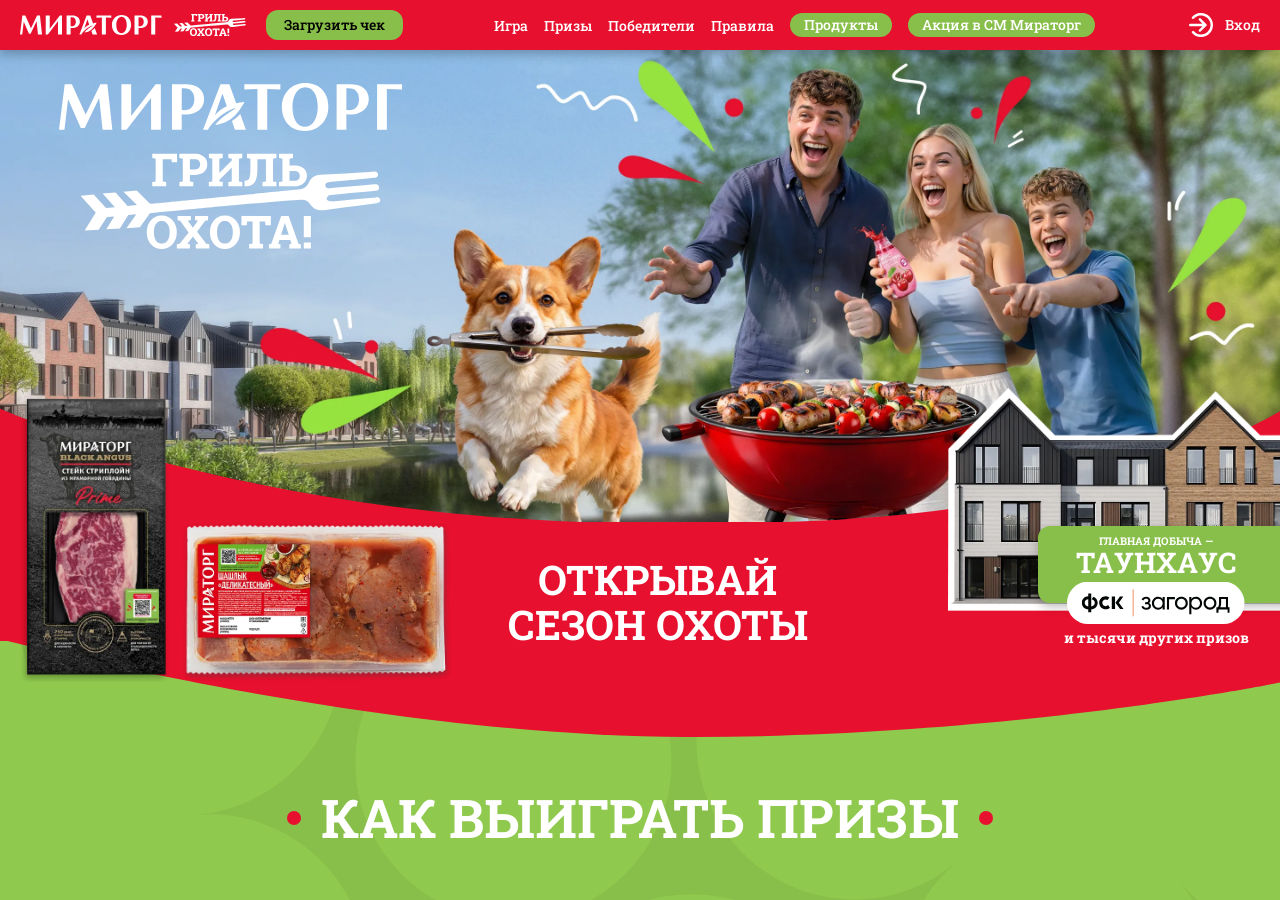
==== commit 8bdb8bd9: "prize fixes 28.05.2026" ====
--- a/index.html
+++ b/index.html
@@ -559,7 +559,7 @@
                               <div class="image">
                                 <img src="./assets/img/prizes/llvltrvt.webp" alt="" />
                               </div>
-                              <p class="prize-name">Сертификат Левел&nbsp;Тревел на&nbsp;1000&nbsp;рублей</p>
+                              <p class="prize-name">Сертификат Левел&nbsp;Тревел на&nbsp;10&nbsp;000&nbsp;рублей</p>
                               <div class="prize-slide__footer">
                                 <div class="arrows-count">
                                   <div class="arrows-count__bar">
--- a/assets/css/styles.min.css
+++ b/assets/css/styles.min.css
@@ -1 +1 @@
-:root{--font: 'roboto-slab', sans-serif;--montserrat: 'montserrat', sans-serif;--serif: 'robotoserif', sans-serif;--white: #ffffff;--grey: #eef2ec;--black: #000000;--yellow: #e9cc29;--green: #88bf4a;--green-dark: #5b941b;--red: #e7102e;--red-dark: #b10000;--red-light: #eb4561;--invalid: #ffe26b}:root{font-synthesis:none;text-rendering:optimizeLegibility;-webkit-font-smoothing:antialiased;-moz-osx-font-smoothing:grayscale;outline:none;-webkit-tap-highlight-color:rgba(0,0,0,0);-webkit-backface-visibility:hidden;backface-visibility:hidden}*,*:before,*:after{padding:0;margin:0;-webkit-box-sizing:border-box;box-sizing:border-box;-webkit-tap-highlight-color:rgba(0,0,0,0)}html,body,.body{font-family:var(--font);font-size:14px;font-weight:400;height:100%;z-index:0}.body{width:100%;position:relative;overflow-x:hidden;overflow-y:auto;-ms-scroll-chaining:none;overscroll-behavior:none;font-family:var(--font);color:var(--white);background:var(--red);-webkit-overflow-scrolling:touch}.body.grey-bg{background:#eef2ec;color:var(--black)}.body.body--page{background:var(--white);color:var(--black)}img{display:block;-o-object-fit:cover;object-fit:cover;-webkit-user-select:none;-moz-user-select:none;-ms-user-select:none;user-select:none}h1,h2,h3,h4,h5,h6,b strong{color:inherit;font-family:var(--font);font-weight:700}a{color:inherit;text-decoration:none}ul,ol,menu{list-style:none}fieldset{border:none}button{position:relative;border:none;cursor:pointer;background:none;color:inherit}button:disabled{cursor:auto;pointer-events:none}.main{display:block;-webkit-box-flex:1;-ms-flex:1;flex:1;-webkit-box-pack:center;-ms-flex-pack:center;justify-content:center;-webkit-box-align:start;-ms-flex-align:start;align-items:flex-start;-ms-flex-line-pack:start;align-content:flex-start;position:relative;width:100%;height:auto}@media(max-width: 1279px)and (orientation: portrait),(max-width: 1023px){.main{min-height:calc(100svh - 430px)}}.container{display:block;position:relative;margin:0 auto;width:100%;max-width:1440px;padding:0px 20px;z-index:1}@media(max-width: 1439px){.container{max-width:1200px}}@media(max-width: 1279px){.container{max-width:1024px}}@media(max-width: 1023px){.container{max-width:768px}}.section{display:block;width:100%;position:relative;overflow:hidden;z-index:1}.section.full{min-height:100svh}.section.visible{overflow:visible}.preloader{display:-webkit-box;display:-ms-flexbox;display:flex;-webkit-box-pack:center;-ms-flex-pack:center;justify-content:center;-webkit-box-align:center;-ms-flex-align:center;align-items:center;-ms-flex-line-pack:center;align-content:center;position:fixed;overflow:hidden;width:100%;height:100%;left:0px;top:0px;z-index:200;background:var(--red);-webkit-transition:1s;transition:1s;opacity:1;visibility:visible;pointer-events:all}.preloader.hidden{pointer-events:none;opacity:0}.preloader.hidden span{-webkit-transform:scale(0);-ms-transform:scale(0);transform:scale(0)}.preloader span{width:30%;max-width:300px;height:170px;display:-webkit-inline-box;display:-ms-inline-flexbox;display:inline-flex;position:relative;-webkit-box-pack:center;-ms-flex-pack:center;justify-content:center;-webkit-box-align:center;-ms-flex-align:center;align-items:center;-ms-flex-line-pack:center;align-content:center;-webkit-transition:1s;transition:1s;-webkit-transform:scale(1);-ms-transform:scale(1);transform:scale(1);z-index:3}@media(max-width: 1023px){.preloader span{width:180px}}.preloader span img{position:absolute;width:100%;-webkit-animation:bounce 3s ease-out infinite;animation:bounce 3s ease-out infinite}@font-face{font-family:"roboto-slab";src:url("../fonts/robotoslab-regular.woff2") format("woff2"),url("../fonts/robotoslab-regular.woff") format("woff");font-weight:400;font-style:normal;font-display:swap}@font-face{font-family:"roboto-slab";src:url("../fonts/robotoslab-medium.woff2") format("woff2"),url("../fonts/robotoslab-medium.woff") format("woff");font-weight:500;font-style:normal;font-display:swap}@font-face{font-family:"roboto-slab";src:url("../fonts/robotoslab-bold.woff2") format("woff2"),url("../fonts/robotoslab-bold.woff") format("woff");font-weight:700;font-style:normal;font-display:swap}@font-face{font-family:"montserrat";src:url("../fonts/montserrat-regular.woff2") format("woff2"),url("../fonts/montserrat-regular.woff") format("woff");font-weight:400;font-style:normal;font-display:swap}@font-face{font-family:"robotoserif";src:url("../fonts/robotoserif-regular.woff2") format("woff2"),url("../fonts/robotoserif-regular.woff") format("woff");font-weight:400;font-style:normal;font-display:swap}.title{display:block;width:100%;margin:0 auto;line-height:1.1;text-align:center}.title.red{color:var(--red)}.title.circles{display:-webkit-box;display:-ms-flexbox;display:flex;-webkit-box-pack:center;-ms-flex-pack:center;justify-content:center;-webkit-box-align:center;-ms-flex-align:center;align-items:center;width:100%;gap:20px}.title.circles:before,.title.circles:after{content:"";display:block;width:clamp(14px,1.1111vw,16px);height:clamp(14px,1.1111vw,16px);border-radius:16px;-ms-flex-negative:0;flex-shrink:0;background:var(--red)}.title.circles.green:before,.title.circles.green:after{background:var(--green)}.title.ta--l{text-align:left}.title.upper{text-transform:uppercase}.title.title--20{font-size:clamp(14px,1.3889vw,20px)}.title.title--26{font-size:clamp(26px,1.8056vw,26px)}.title.title--28{font-size:clamp(22px,1.9444vw,50px)}.title.title--40{font-size:clamp(26px,2.7778vw,40px)}.title.title--42{font-size:clamp(32px,2.9167vw,42px)}.title.title--46{font-size:clamp(40px,3.1944vw,82px)}.title.title--60{font-size:clamp(40px,4.1667vw,60px);text-transform:uppercase}.title.title--64{font-size:clamp(40px,4.4444vw,64px);text-transform:uppercase}.subtitle{font-size:clamp(20px,1.6667vw,24px);line-height:1.2;font-weight:400;text-align:center}:root{--input-font-family: var(--font);--input-font-size: 14px;--input-font-weight: 400;--input-text-transform: auto;--input-height: 36px;--input-padding: 0px 14px;--input-background: var(--white);--input-border: 2px solid var(--white);--input-border-radius: 5px;--input-color: var(--black);--input-placeholder-color: var(--black);--input-placeholder-opacity: 0.6;--invalid-border: 2px solid var(--yellow);--invalid-color: var(--invalid);--form-gap: 14px}@media(max-width: 1439px){:root{--input-height: 36px;--input-font-size: 14px;--input-border-radius: 5px}}.form{display:-webkit-box;display:-ms-flexbox;display:flex;position:relative;-ms-flex-wrap:wrap;flex-wrap:wrap;width:100%;margin-left:auto;margin-right:auto;gap:var(--form-gap)}.form fieldset{display:-webkit-box;display:-ms-flexbox;display:flex;position:relative;width:100%;-webkit-box-orient:vertical;-webkit-box-direction:normal;-ms-flex-direction:column;flex-direction:column;gap:14px}.label{display:block;width:100%;position:relative;color:inherit}.label .label__text{display:block;width:100%;padding:0px 4px;font-size:10px;font-family:var(--font);opacity:.5;font-weight:500;text-align:left;padding-bottom:5px}.label .placeholder{display:-webkit-box;display:-ms-flexbox;display:flex;position:absolute;width:0px;height:100%;left:18px;top:-2px}@media(max-width: 767px){.label .placeholder{top:0px}}.label .placeholder{-ms-flex-wrap:wrap;flex-wrap:wrap;-webkit-box-pack:start;-ms-flex-pack:start;justify-content:flex-start;-webkit-box-align:center;-ms-flex-align:center;align-items:center;-ms-flex-line-pack:center;align-content:center;color:var(--black);opacity:.6;-webkit-transform:scale(1) translate(0px, 0px);-ms-transform:scale(1) translate(0px, 0px);transform:scale(1) translate(0px, 0px);-webkit-transition:-webkit-transform .2s;transition:-webkit-transform .2s;transition:transform .2s;transition:transform .2s, -webkit-transform .2s;pointer-events:none;white-space:nowrap}.input{width:100%;height:var(--input-height);background:var(--input-background);border:var(--input-border);border-radius:var(--input-border-radius);font-family:var(--input-font-family);font-size:var(--input-font-size);font-weight:var(--input-font-weight);color:var(--input-color);padding:var(--input-padding);text-transform:var(--input-text-transform);outline:none;-webkit-appearance:none;-moz-appearance:none;appearance:none;-webkit-transition:.3s;transition:.3s;-webkit-box-shadow:none;box-shadow:none;resize:none}.input::-webkit-input-placeholder{opacity:.7;-webkit-transition:opacity .3s ease 0s;transition:opacity .3s ease 0s}.input::-moz-placeholder{opacity:.7;-moz-transition:opacity .3s ease 0s;transition:opacity .3s ease 0s}.input:-ms-input-placeholder{opacity:.7;-ms-transition:opacity .3s ease 0s;transition:opacity .3s ease 0s}.input::-ms-input-placeholder{opacity:.7;-ms-transition:opacity .3s ease 0s;transition:opacity .3s ease 0s}.input::placeholder{opacity:.7;-webkit-transition:opacity .3s ease 0s;transition:opacity .3s ease 0s}.input:focus::-webkit-input-placeholder{opacity:0}.input:focus::-moz-placeholder{opacity:0}.input:focus:-ms-input-placeholder{opacity:0}.input:focus::-ms-input-placeholder{opacity:0}.input:focus::placeholder{opacity:0}.input.input--textarea{height:100px}.input.invalid{border:var(--invalid-border);color:var(--red)}.input:not(:-moz-placeholder)+.placeholder{transform:scale(0.7) translate(0px, -18px)}.input:not(:-ms-input-placeholder)+.placeholder{-ms-transform:scale(0.7) translate(0px, -18px);transform:scale(0.7) translate(0px, -18px)}.input:focus+.placeholder,.input:not(:placeholder-shown)+.placeholder{-webkit-transform:scale(0.7) translate(0px, -18px);-ms-transform:scale(0.7) translate(0px, -18px);transform:scale(0.7) translate(0px, -18px)}.input:-webkit-autofill{-webkit-box-shadow:0 0 0px 1000px rgba(0,0,0,0) inset !important;box-shadow:0 0 0px 1000px rgba(0,0,0,0) inset !important;-webkit-text-fill-color:var(--input-color) !important;font-size:var(--input-font-size) !important;font-family:var(--input-font-family) !important;-webkit-transition:background-color 9999s ease-in-out 0s;transition:background-color 9999s ease-in-out 0s}.inputError{display:block;width:100%;height:0px;position:absolute;left:0px;text-align:left;overflow:hidden;-webkit-transition:.3s;transition:.3s;color:var(--invalid);font-size:14px;font-family:var(--font);z-index:20;pointer-events:none}.inputError span{display:inline-block;position:relative;padding:5px 14px;color:var(--black);font-weight:500;font-size:11px;background:var(--yellow);-webkit-box-shadow:0px 3px 10px rgba(0,0,0,.2);box-shadow:0px 3px 10px rgba(0,0,0,.2);top:0px;left:0px;margin-top:5px}.inputError span:before{content:"";width:8px;height:8px;background:var(--yellow);position:absolute;left:9px;top:-3px;-webkit-transform:scaleX(1.5) rotate(45deg);-ms-transform:scaleX(1.5) rotate(45deg);transform:scaleX(1.5) rotate(45deg)}.radio,.checkbox{display:none}.radio+.label__text,.checkbox+.label__text{display:-webkit-inline-box;display:-ms-inline-flexbox;display:inline-flex;-ms-flex-wrap:wrap;flex-wrap:wrap;-webkit-box-align:center;-ms-flex-align:center;align-items:center;-ms-flex-line-pack:center;align-content:center;position:relative;width:100%;min-height:26px;padding:0px;padding-left:40px;color:inherit;opacity:1;cursor:pointer;font-size:14px;line-height:1}.radio+.label__text span,.checkbox+.label__text span{display:inline;font-size:12px;line-height:1.2}.radio+.label__text span a,.checkbox+.label__text span a{display:inline;width:auto;margin:0;text-align:left;color:var(--yellow)}@media(hover: hover){.radio+.label__text span a:hover,.checkbox+.label__text span a:hover{text-decoration:underline}}.radio+.label__text:before,.checkbox+.label__text:before{content:"";display:block;position:absolute;left:0px;top:50%;-webkit-transform:translate(0%, -50%);-ms-transform:translate(0%, -50%);transform:translate(0%, -50%);width:26px;height:26px;border-radius:6px;border:2px solid var(--white);background:rgba(0,0,0,0);-webkit-transition:border .3s;transition:border .3s}.radio:checked+.label__text:before,.checkbox:checked+.label__text:before{background:var(--white) url("../img/svg/checkbox.svg") no-repeat center center;background-size:100% 100%}.radio.invalid+.label__text+.inputError,.checkbox.invalid+.label__text+.inputError{top:30px}.radio.invalid+.label__text,.checkbox.invalid+.label__text{color:var(--invalid)}.radio.invalid+.label__text:before,.checkbox.invalid+.label__text:before{border:2px solid var(--invalid)}.choices{background:none;border-radius:5px;width:100%;height:36px !important;background:var(--white);font-family:var(--font);text-align:left;border:none;margin:0 auto;z-index:10}.choices.is-open{border-radius:5px 5px 0px 0px}.choices.is-open .choices__inner{border-radius:5px 5px 0px 0px}.choices[data-type*=select-one] .choices__input{padding:0;border-bottom:none;background-color:none;margin:0}.choices__inner{width:calc(100% - 40px);text-align:left;border:none;padding:0 !important;border-radius:0px 0px 5px 5px;font-size:14px;font-weight:500;color:var(--black);overflow:hidden}.choices__list{border:none !important;overflow:hidden;padding:0px;background:none}.choices__list.choices__list--single{background:none !important;padding:0px 14px !important}.choices__list.choices__list--single>.choices__item{margin:0;height:36px;padding:0px !important;font-size:14px;margin-top:0}.choices__list--dropdown{left:0px;width:100% !important;border-radius:0px 0px 5px 5px !important;border:none !important;border-top:none !important;font-size:14px !important;font-weight:500;text-align:left;background:var(--white) !important}.choices__list--dropdown.is-active{background:none}.choices__list--dropdown .choices__item{background:var(--white);opacity:1}.choices__list--dropdown .choices__item.is-highlighted{background:rgba(0,0,0,.1) !important}.choices__item{display:block;background:none;-webkit-box-shadow:none;box-shadow:none;font-size:14px !important;width:100%;margin:0 auto;padding:0 !important;color:var(--black)}.choices__item.choices__item--selectable{display:-webkit-box;display:-ms-flexbox;display:flex;-webkit-box-pack:start;-ms-flex-pack:start;justify-content:flex-start;-webkit-box-align:center;-ms-flex-align:center;align-items:center;-ms-flex-line-pack:center;align-content:center;height:36px;padding:0px 14px !important}.choices__item:before,.choices__item:after{content:none !important}.choices[data-type*=select-one]::after{width:24px;height:24px;border:none !important;margin:0 !important;top:50%;right:6px;background:url("../img/svg/select.svg") no-repeat center center;-webkit-transform:translate(0px, -50%) rotate(0deg);-ms-transform:translate(0px, -50%) rotate(0deg);transform:translate(0px, -50%) rotate(0deg);-webkit-transition:.3s;transition:.3s}.choices.is-open[data-type*=select-one]::after{-webkit-transform:translate(0px, -50%) rotate(180deg);-ms-transform:translate(0px, -50%) rotate(180deg);transform:translate(0px, -50%) rotate(180deg)}.buttons{display:-webkit-box;display:-ms-flexbox;display:flex;position:relative;width:100%;-webkit-box-orient:vertical;-webkit-box-direction:normal;-ms-flex-direction:column;flex-direction:column;gap:12px}.button{display:-webkit-box;display:-ms-flexbox;display:flex;height:53px;-webkit-box-pack:center;-ms-flex-pack:center;justify-content:center;-webkit-box-align:center;-ms-flex-align:center;align-items:center;-ms-flex-line-pack:center;align-content:center;position:relative;overflow:hidden;border-radius:12px;padding:0px 30px;background:var(--red);font-family:var(--font);font-weight:500}.button span{display:block;font-size:18px;line-height:1.2;-webkit-transition:color .5s ease-out 0s;transition:color .5s ease-out 0s}@media(max-width: 1439px){.button{height:50px}.button span{font-size:16px;line-height:1.4}}.button>*{z-index:1;pointer-events:none}.button:before,.button:after{content:"";display:block;position:absolute;left:0px;top:0px;width:100%;height:100%;background:var(--black);z-index:0;-webkit-transition:-webkit-transform .5s ease-out 0s;transition:-webkit-transform .5s ease-out 0s;transition:transform .5s ease-out 0s;transition:transform .5s ease-out 0s, -webkit-transform .5s ease-out 0s;border-radius:10px}.button:before{-webkit-transform:translate(-101%, 0%);-ms-transform:translate(-101%, 0%);transform:translate(-101%, 0%)}.button:after{-webkit-transform:translate(101%, 0%);-ms-transform:translate(101%, 0%);transform:translate(101%, 0%)}@media(hover: hover){.button:hover:before,.button:hover:after{-webkit-transform:translate(0%, 0%);-ms-transform:translate(0%, 0%);transform:translate(0%, 0%)}}.button.big{height:64px;padding:0px 40px}.button.big span{font-size:24px}.button.medium{height:34px;padding:0px 20px}.button.medium span{font-size:16px}@media(max-width: 1439px){.button.medium{height:30px;padding:0px 18px}.button.medium span{font-size:14px}}@media(max-width: 1279px){.button.medium{height:40px;padding:0px 32px}.button.medium span{font-size:20px}}.button.small{height:28px;border-radius:20px;padding:0px 14px}.button.small span{font-size:16px}@media(max-width: 1439px){.button.small{height:24px;padding:0px 14px}.button.small span{font-size:14px}}@media(max-width: 1279px){.button.small{height:34px;padding:0px 16px}.button.small span{font-size:20px}}.button.green{background:var(--green)}.button.white{background:var(--white);-webkit-box-shadow:0px 4px 10px rgba(0,0,0,.15);box-shadow:0px 4px 10px rgba(0,0,0,.15)}.button.white:before,.button.white:after{background:var(--black)}.button.white span{font-size:16px;color:var(--black)}@media(hover: hover){.button.white:hover span{color:var(--white)}}.button.green-white{background:var(--green)}.button.green-white:before,.button.green-white:after{background:var(--white)}.button.green-white span{color:var(--black)}.button.full{width:100%;padding:0px 10px}.burger{display:none}.header{position:sticky;display:-webkit-box;display:-ms-flexbox;display:flex;-webkit-box-pack:justify;-ms-flex-pack:justify;justify-content:space-between;-webkit-box-align:center;-ms-flex-align:center;align-items:center;-ms-flex-line-pack:center;align-content:center;top:0px;left:0px;z-index:20;width:100%;height:64px;margin-bottom:-64px;-ms-flex-negative:0;flex-shrink:0;background:var(--red);color:var(--white);-webkit-box-shadow:0px 4px 10px rgba(0,0,0,.25);box-shadow:0px 4px 10px rgba(0,0,0,.25);padding:0px 20px;gap:20px}@media(min-width: 1500px){.header{padding:0px 32px}}@media(max-width: 1439px){.header{height:50px;margin-bottom:-50px}}@media(max-width: 1279px){.header{margin-bottom:-40px}}@media(max-width: 1023px){.header{margin-bottom:0px}}.header__buttons{display:-webkit-box;display:-ms-flexbox;display:flex;position:relative;-webkit-box-align:center;-ms-flex-align:center;align-items:center;-ms-flex-line-pack:center;align-content:center;gap:12px}.header__buttons .logo-miratorg{width:185px}@media(max-width: 1439px){.header__buttons .logo-miratorg{width:142px}}.header__buttons .logo-grill{width:95px}@media(max-width: 1439px){.header__buttons .logo-grill{width:72px}}.header__buttons span{font-size:16px;line-height:1.1;font-family:var(--font);font-weight:500}@media(max-width: 1439px){.header__buttons span{font-size:14px}}.header__buttons img,.header__buttons svg{display:block}.navigation{display:-webkit-box;display:-ms-flexbox;display:flex;-webkit-box-align:center;-ms-flex-align:center;align-items:center;-webkit-box-pack:center;-ms-flex-pack:center;justify-content:center;z-index:2;-webkit-box-flex:1;-ms-flex:1;flex:1}@media(max-width: 560px){.header__auth .header__buttons span{display:none}}.menu{display:-webkit-inline-box;display:-ms-inline-flexbox;display:inline-flex;-webkit-box-flex:1;-ms-flex:1;flex:1;-ms-flex-wrap:wrap;flex-wrap:wrap;-webkit-box-pack:center;-ms-flex-pack:center;justify-content:center;-webkit-box-align:center;-ms-flex-align:center;align-items:center;-ms-flex-line-pack:center;align-content:center;gap:20px}@media(max-width: 1439px){.menu{gap:16px}}@media(min-width: 1500px){.menu{gap:26px}}.menu li.extra{display:none}.menu li .menu__link{font-size:16px;font-weight:500;line-height:1;-webkit-transition:color .3s;transition:color .3s;cursor:pointer}@media(max-width: 1439px){.menu li .menu__link{font-size:14px}}.menu li .menu__link.active{color:var(--green)}.menu li .menu__link:hover{color:var(--green)}.menu li:first-child{margin-right:auto}.menu li.last{margin-right:auto}@media(max-width: 1279px){.menu{gap:20px}.menu li .menu__link{font-size:16px}}@media(max-width: 1279px){.burger{display:-webkit-box;display:-ms-flexbox;display:flex;position:relative;right:10px;-webkit-box-pack:center;-ms-flex-pack:center;justify-content:center;-webkit-box-align:center;-ms-flex-align:center;align-items:center;-ms-flex-line-pack:center;align-content:center;width:20px;height:50px;background:var(--brown);font-size:0px;z-index:2;margin-left:auto;margin-right:-10px;-ms-flex-negative:0;flex-shrink:0}.burger span,.burger:before,.burger:after{position:absolute;height:3px;border-radius:1.5px;background:var(--white);-webkit-transition:.6s;transition:.6s;opacity:1;z-index:1}.burger:before{content:"";width:20px}.burger:after{content:"";width:20px}.burger span{width:20px;-webkit-transform:translate(0px, 0px);-ms-transform:translate(0px, 0px);transform:translate(0px, 0px)}.burger:before{-webkit-transform:translate(0px, -8px) rotate(0deg);-ms-transform:translate(0px, -8px) rotate(0deg);transform:translate(0px, -8px) rotate(0deg)}.burger:after{-webkit-transform:translate(0px, 8px) rotate(0deg);-ms-transform:translate(0px, 8px) rotate(0deg);transform:translate(0px, 8px) rotate(0deg)}.burger.open span{-webkit-transform:translate(10px, 0px);-ms-transform:translate(10px, 0px);transform:translate(10px, 0px);opacity:0}.burger.open:before{-webkit-transform:translate(0px, 0px) rotate(45deg);-ms-transform:translate(0px, 0px) rotate(45deg);transform:translate(0px, 0px) rotate(45deg)}.burger.open:after{-webkit-transform:translate(0px, 0px) rotate(-45deg);-ms-transform:translate(0px, 0px) rotate(-45deg);transform:translate(0px, 0px) rotate(-45deg)}.header__buttons{z-index:1}.header__buttons span{font-size:20px}.navigation{position:fixed;-webkit-box-align:start;-ms-flex-align:start;align-items:flex-start;width:100%;height:100vh;overflow-x:hidden;overflow-y:auto;scrollbar-width:none;-ms-overflow-style:none;top:0px;right:0px;background:var(--red);-webkit-transform:translate(0%, 0%);-ms-transform:translate(0%, 0%);transform:translate(0%, 0%);-webkit-transition:opacity .3s ease .3s;transition:opacity .3s ease .3s;opacity:0;pointer-events:none;padding:0px;z-index:0}.navigation::-webkit-scrollbar{width:0px;height:0px;display:none}.navigation .menu{-webkit-transition:opacity .3s ease 0s,-webkit-transform .3s ease 0s;transition:opacity .3s ease 0s,-webkit-transform .3s ease 0s;transition:transform .3s ease 0s,opacity .3s ease 0s;transition:transform .3s ease 0s,opacity .3s ease 0s,-webkit-transform .3s ease 0s;opacity:0;-webkit-transform:translate(0%, -20%);-ms-transform:translate(0%, -20%);transform:translate(0%, -20%)}.navigation.open{pointer-events:all;opacity:1;-webkit-transform:translate(0%, 0%);-ms-transform:translate(0%, 0%);transform:translate(0%, 0%);-webkit-transition:opacity .3s ease 0s;transition:opacity .3s ease 0s}.navigation.open .menu{-webkit-transition:opacity .5s ease 0s,-webkit-transform .5s ease 0s;transition:opacity .5s ease 0s,-webkit-transform .5s ease 0s;transition:transform .5s ease 0s,opacity .5s ease 0s;transition:transform .5s ease 0s,opacity .5s ease 0s,-webkit-transform .5s ease 0s;opacity:1;-webkit-transform:translate(0%, 0%);-ms-transform:translate(0%, 0%);transform:translate(0%, 0%)}.menu{padding:80px 30px 50px 30px;width:100%;max-width:768px;min-height:100svh;-ms-flex-wrap:nowrap;flex-wrap:nowrap;-webkit-box-orient:vertical;-webkit-box-direction:normal;-ms-flex-direction:column;flex-direction:column;-webkit-box-pack:start;-ms-flex-pack:start;justify-content:flex-start;-webkit-box-align:center;-ms-flex-align:center;align-items:center;-ms-flex-line-pack:center;align-content:center;gap:30px}}@media(max-width: 1279px)and (max-width: 767px){.menu{padding:60px 20px 40px 20px}}@media(max-width: 1279px){.menu li{-webkit-box-ordinal-group:2;-ms-flex-order:1;order:1}.menu li.extra{display:-webkit-box;display:-ms-flexbox;display:flex}.menu li:first-child{-webkit-box-ordinal-group:3;-ms-flex-order:2;order:2;margin-right:0;margin-top:auto}.menu li:first-child+li{margin-top:auto}.menu li:first-child .button{min-width:290px;height:54px;background:var(--white)}.menu li:first-child .button span{color:var(--black);line-height:1.1}.menu li.last{margin-right:0}.menu li .menu__link{font-size:22px;font-weight:500}.menu li .button.small{height:40px;padding-left:20px;padding-right:20px}.menu li .button.small span{font-size:22px;font-weight:500}@supports(-webkit-touch-callout: none){.menu li .button.small span{padding-bottom:3px}}}.stycky-button{display:-webkit-box;display:-ms-flexbox;display:flex;-webkit-box-orient:vertical;-webkit-box-direction:normal;-ms-flex-direction:column;flex-direction:column;-webkit-box-pack:center;-ms-flex-pack:center;justify-content:center;-webkit-box-align:center;-ms-flex-align:center;align-items:center;position:fixed;z-index:19;gap:8px;width:150px;height:150px;left:32px;bottom:32px;border-radius:150px;cursor:pointer;-webkit-transition:-webkit-transform .7s ease-in-out 0s;transition:-webkit-transform .7s ease-in-out 0s;transition:transform .7s ease-in-out 0s;transition:transform .7s ease-in-out 0s, -webkit-transform .7s ease-in-out 0s;-webkit-transform:translate(0px, 200px);-ms-transform:translate(0px, 200px);transform:translate(0px, 200px);background:rgba(188,5,31,.898);backdrop-filter:blur(5px);color:var(--white)}.stycky-button span{font-family:var(--font);font-weight:700;text-transform:uppercase;font-size:20px;line-height:1}.stycky-button:before,.stycky-button:after{content:"";display:block;position:relative;width:60px;height:10px;background:url("../img/svg/fork.svg") no-repeat center center/contain}.stycky-button:after{-webkit-transform:scaleX(-1);-ms-transform:scaleX(-1);transform:scaleX(-1)}.stycky-button.active{-webkit-transform:translate(0px, 0px);-ms-transform:translate(0px, 0px);transform:translate(0px, 0px)}.stycky-button.active.end{-webkit-transform:translate(0px, 200px);-ms-transform:translate(0px, 200px);transform:translate(0px, 200px)}@media(max-width: 1439px){.stycky-button{gap:2px;width:100px;height:100px;left:10px;bottom:10px}.stycky-button span{font-size:14px}.stycky-button:before,.stycky-button:after{width:40px}}@media(max-width: 1279px){.stycky-button{width:84px;height:84px}.stycky-button span{font-size:11px}.stycky-button:before,.stycky-button:after{width:34px}}.tabs{width:100%;display:block}.tabs-navigation{display:-webkit-box;display:-ms-flexbox;display:flex;position:relative;width:100%;-webkit-box-pack:stretch;-ms-flex-pack:stretch;justify-content:stretch;-webkit-box-align:center;-ms-flex-align:center;align-items:center;-ms-flex-line-pack:center;align-content:center;overflow:hidden;border-radius:24px 24px 0px 0px;background:var(--red-dark)}.tabs-navigation li{-webkit-box-flex:1;-ms-flex:1;flex:1}.tabs-navigation li:first-child{-webkit-box-flex:0;-ms-flex:none;flex:none;-ms-flex-negative:0;flex-shrink:0;width:36%}.tabs-navigation li button{display:-webkit-box;display:-ms-flexbox;display:flex;position:relative;width:100%;-ms-flex-wrap:wrap;flex-wrap:wrap;-webkit-box-pack:center;-ms-flex-pack:center;justify-content:center;-webkit-box-align:center;-ms-flex-align:center;align-items:center;-ms-flex-line-pack:center;align-content:center;min-height:66px;border-radius:24px 24px 0px 0px;background:rgba(0,0,0,0);-webkit-transition:.3s;transition:.3s;font-size:24px;font-weight:500;font-family:var(--font);text-transform:uppercase}@media(max-width: 767px){.tabs-navigation li button{min-height:56px;font-size:22px}}.tabs-navigation li button.active{background:var(--red);pointer-events:none}.tab{display:block;width:100%;position:relative;overflow:hidden;height:0px;opacity:0;-webkit-transition:.5s;transition:.5s}.tab.active{opacity:1}.swiper{width:100%}.arrow{display:block;position:absolute;width:60px;height:60px}@media(max-width: 1439px){.arrow{width:50px;height:50px}}@media(max-width: 1023px){.arrow{width:40px;height:40px}}.arrow{border-radius:60px;background:var(--green);overflow:hidden;cursor:pointer;-webkit-transition:.3s;transition:.3s;z-index:4}.arrow.swiper-button-disabled{opacity:0;pointer-events:none}.arrow[data-arrow-prev]{left:0px;top:50%;-webkit-transform:translate(-50%, -50%);-ms-transform:translate(-50%, -50%);transform:translate(-50%, -50%);background:var(--green) url("../img/svg/arrow-left.svg") no-repeat center center}.arrow[data-arrow-prev].red{background:var(--red) url("../img/svg/arrow-left.svg") no-repeat center center}.arrow[data-arrow-prev].white{background:var(--white) url("../img/svg/arrow-left-red.svg") no-repeat center center}@media(hover: hover){.arrow[data-arrow-prev]:hover{background:var(--black) url("../img/svg/arrow-left.svg") no-repeat center center}}.arrow[data-arrow-next]{right:0px;top:50%;-webkit-transform:translate(50%, -50%);-ms-transform:translate(50%, -50%);transform:translate(50%, -50%);background:var(--green) url("../img/svg/arrow-right.svg") no-repeat center center}.arrow[data-arrow-next].red{background:var(--red) url("../img/svg/arrow-right.svg") no-repeat center center}.arrow[data-arrow-next].white{background:var(--white) url("../img/svg/arrow-right-red.svg") no-repeat center center}@media(hover: hover){.arrow[data-arrow-next]:hover{background:var(--black) url("../img/svg/arrow-right.svg") no-repeat center center}}.swiper-pagination{display:-webkit-box;display:-ms-flexbox;display:flex;position:relative;width:364px !important;max-width:calc(100% - 40px);height:12px;margin-left:auto;margin-right:auto;margin-top:24px;-webkit-box-pack:center;-ms-flex-pack:center;justify-content:center;-webkit-box-align:center;-ms-flex-align:center;align-items:center;-ms-flex-line-pack:center;align-content:center;top:0px !important;left:0px !important;bottom:0px !important;-webkit-transform:translate(0%, 0%) !important;-ms-transform:translate(0%, 0%) !important;transform:translate(0%, 0%) !important;gap:2px;overflow:visible}@media(max-width: 767px){.swiper-pagination{margin-top:14px}}.swiper-pagination .swiper-pagination-bullet{-webkit-box-flex:1;-ms-flex:1;flex:1;width:auto !important;height:8px !important;border-radius:0px !important;background:hsla(0,0%,100%,.5);-webkit-transform:scale(1) translate(0px, 0px) !important;-ms-transform:scale(1) translate(0px, 0px) !important;transform:scale(1) translate(0px, 0px) !important;left:0px !important;margin:0 !important;opacity:1;-webkit-box-shadow:inset 0px 4px 4px rgba(0,0,0,0);box-shadow:inset 0px 4px 4px rgba(0,0,0,0);-webkit-transition:background .3s !important;transition:background .3s !important}.swiper-pagination .swiper-pagination-bullet:first-child{border-radius:20px 0px 0px 20px !important}.swiper-pagination .swiper-pagination-bullet:last-child{border-radius:0px 20px 20px 0px !important}.swiper-pagination .swiper-pagination-bullet.swiper-pagination-bullet-active{background:#fff}.swiper-pagination.big .swiper-pagination-bullet{width:52px !important}.swiper-pagination.big .swiper-pagination-bullet.swiper-pagination-bullet-active{background:#44caf6;-webkit-box-shadow:inset 4px 4px 10px #00eaff;box-shadow:inset 4px 4px 10px #00eaff}@media(max-width: 767px){.swiper-pagination.big .swiper-pagination-bullet{width:26px !important;height:6px !important;-webkit-box-shadow:inset 0px 2px 2px rgba(0,0,0,.25);box-shadow:inset 0px 2px 2px rgba(0,0,0,.25)}}.section--accordeon{background:var(--white);padding-bottom:60px;overflow:visible}@media(max-width: 1023px){.section--accordeon{padding-bottom:40px}}@media(max-width: 767px){.section--accordeon .container{padding:0px 10px}}.section--accordeon__header{position:relative;background:var(--green);padding:10px 20px;border-radius:80px;cursor:pointer;-webkit-user-select:none;-moz-user-select:none;-ms-user-select:none;user-select:none;outline:none;color:var(--white)}@media(max-width: 767px){.section--accordeon__header{display:-webkit-box;display:-ms-flexbox;display:flex;padding-right:60px;padding-left:24px;min-height:80px;-webkit-box-align:center;-ms-flex-align:center;align-items:center}.section--accordeon__header .title{margin-right:auto;-webkit-box-pack:start;-ms-flex-pack:start;justify-content:flex-start;font-size:30px;text-align:left}.section--accordeon__header .title:before,.section--accordeon__header .title:after{content:none}}.section--accordeon__body{color:var(--black)}[data-accordeon]{display:block;position:relative;width:100%}[data-accordeon] [data-accordeon-header]{cursor:pointer;-webkit-user-select:none;-moz-user-select:none;-ms-user-select:none;user-select:none;outline:none;position:relative}[data-accordeon] [data-accordeon-header]:before{content:"";position:absolute;right:20px;top:50%;width:42px;height:42px;border-radius:42px;background:var(--red) url("../img/svg/arrow-down.svg") no-repeat center center;background-size:24px 12px;-webkit-transform:translate(0%, -50%) rotate(0deg);-ms-transform:translate(0%, -50%) rotate(0deg);transform:translate(0%, -50%) rotate(0deg);-webkit-transition:-webkit-transform .5s ease 0s;transition:-webkit-transform .5s ease 0s;transition:transform .5s ease 0s;transition:transform .5s ease 0s, -webkit-transform .5s ease 0s}@media(max-width: 1279px){[data-accordeon] [data-accordeon-header]:before{right:14px}}@media(max-width: 767px){[data-accordeon] [data-accordeon-header]:before{right:10px}}[data-accordeon].active>[data-accordeon-header]:before{-webkit-transform:translate(0%, -50%) rotate(180deg);-ms-transform:translate(0%, -50%) rotate(180deg);transform:translate(0%, -50%) rotate(180deg)}[data-accordeon-body]{display:block;position:relative;overflow:hidden;width:100%;height:0px}.section--hero{display:-webkit-box;display:-ms-flexbox;display:flex;-webkit-box-orient:vertical;-webkit-box-direction:normal;-ms-flex-direction:column;flex-direction:column;height:auto;z-index:2;background:-webkit-gradient(linear, left top, left bottom, color-stop(80%, var(--red)), color-stop(81%, rgba(0, 0, 0, 0)));background:linear-gradient(var(--red) 80%, rgba(0, 0, 0, 0) 81%)}.section--hero .container{display:-webkit-box;display:-ms-flexbox;display:flex;-ms-flex-wrap:wrap;flex-wrap:wrap;-webkit-box-pack:justify;-ms-flex-pack:justify;justify-content:space-between;-webkit-box-align:end;-ms-flex-align:end;align-items:flex-end;-ms-flex-line-pack:end;align-content:flex-end;max-width:clamp(1200px,83.3333vw,2133px);padding-bottom:2vw;margin-top:-3vw}@media(max-width: 1439px){.section--hero .container{max-width:1000px}}@media(max-width: 1023px){.section--hero .container{-webkit-box-orient:vertical;-webkit-box-direction:normal;-ms-flex-direction:column;flex-direction:column;-webkit-box-pack:center;-ms-flex-pack:center;justify-content:center;-webkit-box-align:center;-ms-flex-align:center;align-items:center;-ms-flex-line-pack:center;align-content:center;padding-bottom:0px;margin-top:0px}.section--hero .container .hero-title{max-height:90px}}.section--hero .logo{width:26.8%;left:4.583333vw;top:6.5vw}@media(max-width: 1279px){.section--hero .logo{left:5%;top:70px}}@media(max-width: 1023px){.section--hero .logo{top:4.5vw}}@media(max-width: 600px){.section--hero .logo{left:6.4%;top:20px;width:54.4%}}@media(max-width: 500px){.section--hero .logo{left:20px}}.section--hero .house{left:6.5vw}@media(min-width: 1280px){.section--hero .house{top:-34px}}@media(max-width: 1279px){.section--hero .house{left:0vw;max-width:270px}}.section--hero .house .fsk{left:7vw}@media(max-width: 1279px){.section--hero .house .fsk{width:auto;left:0px;padding-right:100px;padding-left:30px;margin:0;margin-left:7vw}}.section--hero .hero-content{-ms-flex-line-pack:center;align-content:center;-webkit-box-align:center;-ms-flex-align:center;align-items:center;margin-top:-40px;background:-webkit-gradient(linear, left top, left bottom, color-stop(30%, var(--red)), color-stop(31%, rgba(0, 0, 0, 0)));background:linear-gradient(180deg, var(--red) 30%, rgba(0, 0, 0, 0) 31%);color:var(--white)}@media(max-width: 1365px){.section--hero .hero-content{margin-top:-20px}}@media(max-width: 1023px){.section--hero .hero-content{margin-top:0px}}@media(max-width: 1279px){.section--hero .house__image{left:0px;right:0px;max-width:110%}.section--hero .hero-products{width:390px}}@media(max-width: 1023px){.section--hero .hero-products{display:-webkit-box;display:-ms-flexbox;display:flex;width:280px;margin-bottom:20px;margin-right:auto;margin-top:-76px}.section--hero .house{width:360px;max-width:360px;height:240px}.section--hero .house .fsk{width:auto;left:100px;padding-right:46px;padding-left:46px;margin:0}}.hero-title{text-align:center;width:clamp(340px,26.25vw,672px)}.hero-title .title{width:100%;text-align:center}@media(max-width: 1023px){.hero-title{display:-webkit-box;display:-ms-flexbox;display:flex;width:auto;margin-bottom:10px}}.sofa{display:block;position:relative;padding:0px clamp(216px,15vw,384px)}.sofa .fsk{width:clamp(344px,23.8889vw,612px);padding:clamp(20px,1.3889vw,36px) 20px;gap:clamp(5px,0.3472vw,9px);-webkit-transform:translate(30%, 52%);-ms-transform:translate(30%, 52%);transform:translate(30%, 52%)}.sofa .fsk>*{z-index:2}.sofa .fsk:before{content:"";display:block;position:absolute;width:100%;height:100%;left:0px;top:0px;inset:0;background:var(--green);border-radius:clamp(20px,1.3889vw,36px);-webkit-box-shadow:0px 4px 10px rgba(0,0,0,.25);box-shadow:0px 4px 10px rgba(0,0,0,.25);z-index:2}.sofa .fsk img{position:absolute;z-index:1;width:clamp(777px,53.9583vw,1381px);-webkit-transform:translate(1%, -30%);-ms-transform:translate(1%, -30%);transform:translate(1%, -30%)}.sofa .fsk span{font-size:clamp(12px,0.8333vw,21px);line-height:1}.sofa .fsk p{font-size:clamp(30px,2.0833vw,53px);font-weight:700;line-height:1}.sofa .fsk b{font-size:clamp(16px,1.1111vw,28px);font-weight:700;line-height:1}@media(max-width: 1439px){.sofa{padding:0px 150px 0px 0px}.sofa .fsk{width:310px;padding:20px;-webkit-transform:translate(30%, 40%);-ms-transform:translate(30%, 40%);transform:translate(30%, 40%)}.sofa .fsk img{width:700px;-webkit-transform:translate(1%, -36%);-ms-transform:translate(1%, -36%);transform:translate(1%, -36%)}.sofa .fsk span{font-size:12px}.sofa .fsk p{font-size:28px}.sofa .fsk b{font-size:16px}}@media(max-width: 1279px){.sofa{padding:0px 150px 0px 0px}.sofa .fsk{width:280px;-webkit-transform:translate(0%, 40%);-ms-transform:translate(0%, 40%);transform:translate(0%, 40%)}.sofa .fsk img{width:620px;-webkit-transform:translate(1%, -36%);-ms-transform:translate(1%, -36%);transform:translate(1%, -36%)}}@media(max-width: 1023px){.sofa{padding:0px}.sofa .fsk{width:340px;-webkit-transform:translate(0%, 40px);-ms-transform:translate(0%, 40px);transform:translate(0%, 40px);margin-top:40px}.sofa .fsk img{position:relative;z-index:3;margin-top:-75px;width:332px;-webkit-transform:translate(0%, -5px);-ms-transform:translate(0%, -5px);transform:translate(0%, -5px)}.sofa .fsk span{font-size:12px}.sofa .fsk p{font-size:30px}.sofa .fsk b{font-size:16px}}.section--winn{padding:13.5vw 0px 110px 0px;background:url("../img/how-to-winn/bg.svg") no-repeat center center/cover;-webkit-mask-image:-webkit-gradient(linear, left top, left bottom, color-stop(0, #000)),url("../img/how-to-winn/mask-top.svg");-webkit-mask-image:linear-gradient(#000 0 0),url("../img/how-to-winn/mask-top.svg");mask-image:-webkit-gradient(linear, left top, left bottom, color-stop(0, #000)),url("../img/how-to-winn/mask-top.svg");mask-image:linear-gradient(#000 0 0),url("../img/how-to-winn/mask-top.svg");-webkit-mask-repeat:no-repeat,no-repeat;mask-repeat:no-repeat,no-repeat;-webkit-mask-size:100% calc(100% + 2px),100% 7.638888vw;mask-size:100% calc(100% + 2px),100% 7.638888vw;-webkit-mask-position:center,center -2px;mask-position:center,center -2px;-webkit-mask-composite:xor, xor;mask-composite:exclude,exclude;z-index:1;margin-top:-7.2vw;color:var(--white)}.section--winn .container{max-width:1440px}@media(max-width: 1439px){.section--winn .container{max-width:1200px}}.section--winn:after{content:"";display:block;position:absolute;left:0px;bottom:0px;z-index:3;width:100%;height:100px;background:url("../img/how-to-winn/mask-bottom.svg") no-repeat center center;background-size:100% 100%;pointer-events:none}@media(max-width: 1439px){.section--winn{-webkit-mask-size:100% calc(100% + 2px),100% 7.638888vw;mask-size:100% calc(100% + 2px),100% 7.638888vw}}@media(max-width: 1279px){.section--winn{margin-top:-70px;padding:190px 0px 80px 0px}.section--winn:after{background-size:1280px 100%}}@media(max-width: 1023px){.section--winn{margin-top:-50px;padding:100px 0px 80px 0px}}@media(max-width: 767px){.section--winn{margin-top:0px;padding:70px 0px 60px 0px;-webkit-mask-size:100% calc(100% + 2px),105vw 25px;mask-size:100% calc(100% + 2px),105vw 25px}.section--winn:after{background-size:768px 100%}.section--winn .title{-webkit-box-orient:vertical;-webkit-box-direction:normal;-ms-flex-direction:column;flex-direction:column}.section--winn .title:after{content:none}.section--winn .title:before{width:90px;height:20px;background:url("../img/svg/fork.svg") no-repeat center center/contain}}.how-to-winn{display:-webkit-box;display:-ms-flexbox;display:flex;position:relative;width:100%;margin-top:74px;-ms-flex-wrap:wrap;flex-wrap:wrap;-webkit-box-pack:start;-ms-flex-pack:start;justify-content:flex-start}.how-to-winn.how-to-winn--sm .swiper{overflow:visible}.how-to-winn.how-to-winn--sm .swiper-slide h3{min-height:96px}.how-to-winn.how-to-winn--sm .swiper-slide:nth-child(1) img{-webkit-transform:translate(0%, -5%) scale(1.3);-ms-transform:translate(0%, -5%) scale(1.3);transform:translate(0%, -5%) scale(1.3)}.how-to-winn.how-to-winn--sm .swiper-slide:nth-child(2) img{-webkit-transform:translate(0%, 30%);-ms-transform:translate(0%, 30%);transform:translate(0%, 30%)}.how-to-winn.how-to-winn--sm .swiper-slide:nth-child(3) img{-webkit-transform:translate(0%, 20%);-ms-transform:translate(0%, 20%);transform:translate(0%, 20%)}@media(max-width: 767px){.how-to-winn.how-to-winn--sm{padding:0px}.how-to-winn.how-to-winn--sm .swiper-slide h3{min-height:1px}.how-to-winn.how-to-winn--sm .swiper-slide:nth-child(1) img{-webkit-transform:translate(0%, -2%) scale(1.1);-ms-transform:translate(0%, -2%) scale(1.1);transform:translate(0%, -2%) scale(1.1)}}.how-to-winn .swiper-slide{display:-webkit-box;display:-ms-flexbox;display:flex;position:relative;width:25%;-webkit-box-orient:vertical;-webkit-box-direction:normal;-ms-flex-direction:column;flex-direction:column;-webkit-box-pack:start;-ms-flex-pack:start;justify-content:flex-start;-webkit-box-align:center;-ms-flex-align:center;align-items:center;-ms-flex-line-pack:center;align-content:center;gap:16px;text-align:center}.how-to-winn .swiper-slide>*{z-index:1}.how-to-winn .swiper-slide img{position:relative;width:100%;max-width:242px;z-index:0}.how-to-winn .swiper-slide:nth-child(2) img{-webkit-transform:translate(0%, 30%);-ms-transform:translate(0%, 30%);transform:translate(0%, 30%)}.how-to-winn .swiper-slide h3{font-size:24px;text-transform:uppercase}.how-to-winn .swiper-slide .button{margin-top:10px}.how-to-winn .swiper-slide:before{content:"";position:absolute;width:90px;height:20px;left:100%;top:32%;-webkit-transform:translate(-50%, 0%);-ms-transform:translate(-50%, 0%);transform:translate(-50%, 0%);background:url("../img/svg/fork.svg") no-repeat center center/contain}.how-to-winn .swiper-slide:last-child:before{content:none}.how-to-winn .swiper-slide:nth-child(3):before{-webkit-transform:translate(-60%, 0%);-ms-transform:translate(-60%, 0%);transform:translate(-60%, 0%)}@media(max-width: 1439px){.how-to-winn{margin-top:60px}.how-to-winn .swiper-slide{gap:16px}.how-to-winn .swiper-slide img{max-width:200px}.how-to-winn .swiper-slide h3{font-size:20px}.how-to-winn .swiper-slide:before{width:80px;height:14px}}@media(max-width: 1279px){.how-to-winn{width:80%;margin:0 auto;margin-top:50px;padding:0px 20px}.how-to-winn .swiper{overflow:visible}.how-to-winn .swiper-slide{opacity:0;pointer-events:none;-webkit-transition:opacity .5s;transition:opacity .5s}.how-to-winn .swiper-slide img{max-width:242px}.how-to-winn .swiper-slide h3{font-size:24px}.how-to-winn .swiper-slide:before{-webkit-transition:opacity .5s;transition:opacity .5s;opacity:0}.how-to-winn .swiper-slide.swiper-slide-active,.how-to-winn .swiper-slide.swiper-slide-active+.swiper-slide{opacity:1;pointer-events:all}.how-to-winn .swiper-slide.swiper-slide-active:before{opacity:1}}@media(max-width: 1023px){.how-to-winn{width:calc(100% - 30px)}}@media(max-width: 767px){.how-to-winn{width:94%;max-width:350px;margin-top:30px}.how-to-winn .arrow{top:35%}.how-to-winn .swiper-slide:before{content:none}.how-to-winn .swiper-slide.swiper-slide-active+.swiper-slide{opacity:0;pointer-events:none}}.section--prizes{padding:150px 0px;margin-top:-110px;margin-bottom:-110px;z-index:0;scroll-margin-top:-86px;background:var(--white);color:var(--white)}.section--prizes.arrows-exchange{background:none}@media(max-width: 767px){.section--prizes.arrows-exchange .title--60{font-size:32px}}.prizes{display:block;position:relative;overflow:hidden;width:100%;border-radius:60px;padding:50px;background:var(--red) url("../img/prizes/bg.svg") no-repeat center center/cover}.prizes .swiper{overflow:visible}.prizes-navigation{display:-webkit-box;display:-ms-flexbox;display:flex;position:relative;width:100%;-ms-flex-wrap:wrap;flex-wrap:wrap;-webkit-box-pack:center;-ms-flex-pack:center;justify-content:center;-webkit-box-align:center;-ms-flex-align:center;align-items:center;-ms-flex-line-pack:center;align-content:center;margin:40px 0px 24px 0px;gap:2px}.prizes-navigation li{-webkit-box-flex:1;-ms-flex:1;flex:1}.prizes-navigation li button{display:-webkit-box;display:-ms-flexbox;display:flex;width:100%;height:50px;-webkit-box-pack:center;-ms-flex-pack:center;justify-content:center;-webkit-box-align:center;-ms-flex-align:center;align-items:center;-ms-flex-line-pack:center;align-content:center;text-align:center;font-size:16px;line-height:1.2;font-family:var(--font);background-color:var(--white);font-weight:500;color:var(--black);-webkit-transition:background-color .3s,color .3s;transition:background-color .3s,color .3s}.prizes-navigation li button.active{color:var(--white);background-color:var(--green)}.prizes-navigation li:first-child button{border-radius:25px 0px 0px 25px}.prizes-navigation li:last-child button{border-radius:0px 25px 25px 0px}.prize-tab{min-height:600px;border-radius:50px;-webkit-transition:opacity .5s;transition:opacity .5s;pointer-events:none;opacity:0}.prize-tab.swiper-slide-active{pointer-events:all;opacity:1}.main-prize{display:-webkit-box;display:-ms-flexbox;display:flex;position:relative;-webkit-box-orient:horizontal;-webkit-box-direction:normal;-ms-flex-direction:row;flex-direction:row;-webkit-box-pack:start;-ms-flex-pack:start;justify-content:flex-start;overflow:hidden;background:var(--red-light);min-height:600px;border-radius:50px}.main-prize.intro{-webkit-box-orient:vertical;-webkit-box-direction:normal;-ms-flex-direction:column;flex-direction:column;-webkit-box-pack:center;-ms-flex-pack:center;justify-content:center;-webkit-box-align:center;-ms-flex-align:center;align-items:center;-ms-flex-line-pack:center;align-content:center;gap:34px;background:var(--red-light) url("../img/prizes/main-prize.webp") no-repeat center center/contain;padding:30px;padding-top:40px}.main-prize.intro .title--20{margin-top:auto}.main-prize.intro.intro--sofa{background:var(--red-light) url("../img/prizes/main-prize2.webp") no-repeat center center/contain}.main-prize.intro.intro--money{background:var(--red-light) url("../img/prizes/main-prize3.webp") no-repeat center center/contain}.main-prize__image{position:relative;overflow:hidden;width:800px;border-radius:50px;-ms-flex-negative:0;flex-shrink:0}.main-prize__image img{position:relative;z-index:1;max-width:100%}.main-prize__image:after{content:"";position:absolute;width:200px;height:65px;right:28px;bottom:20px;background:url("../img/svg/fsk.svg") no-repeat center center/contain;z-index:2}.main-prize__text{-webkit-box-flex:1;-ms-flex:1;flex:1;display:-webkit-box;display:-ms-flexbox;display:flex;-webkit-box-orient:vertical;-webkit-box-direction:normal;-ms-flex-direction:column;flex-direction:column;gap:14px;padding:50px 52px;-ms-flex-line-pack:start;align-content:flex-start}.main-prize__text a{-webkit-transition:color .3s,border-bottom .3s;transition:color .3s,border-bottom .3s;border-bottom:1px solid var(--white)}@media(hover: hover){.main-prize__text a:hover{color:var(--green);border-bottom:1px solid var(--green)}}.main-prize__text .title{text-align:left}.main-prize__text .fskfamilyru{margin-top:auto;margin-left:auto;font-weight:500;font-size:14px;line-height:1.2}.main-prize__text p{font-family:var(--serif);font-size:16px;line-height:1.4;font-weight:400}.main-prize__text p .under{text-decoration:underline}.main-prize__text strong{font-size:24px;line-height:1.4;font-weight:500}.main-prize__text strong .under{text-decoration:underline}.arrows-sum{display:-webkit-box;display:-ms-flexbox;display:flex;-webkit-box-pack:center;-ms-flex-pack:center;justify-content:center;-webkit-box-align:center;-ms-flex-align:center;align-items:center;-ms-flex-line-pack:center;align-content:center;position:absolute;width:80px;height:80px;right:0px;top:0px;background:url("../img/svg/cloud-green.svg") no-repeat center center/cover;font-weight:500;font-size:14px;line-height:1;-webkit-transform:rotate(-8deg);-ms-transform:rotate(-8deg);transform:rotate(-8deg);color:var(--white);z-index:4}.arrows-sum.red{background:url("../img/svg/cloud-red.svg") no-repeat center center/cover}.arrows-count{display:-webkit-box;display:-ms-flexbox;display:flex;position:relative;width:calc(100% - 84px);max-width:240px;-ms-flex-wrap:wrap;flex-wrap:wrap;-webkit-box-pack:justify;-ms-flex-pack:justify;justify-content:space-between;-webkit-box-align:center;-ms-flex-align:center;align-items:center;-ms-flex-line-pack:center;align-content:center;gap:4px;margin:0 auto}.arrows-count .arrows-count__bar{position:relative;width:100%;height:6px;margin:8px 0px;background:var(--grey);border-radius:6px}.arrows-count .arrows-count__bar:before{content:"";position:absolute;width:42px;height:22px;right:calc(100% - 3px);top:calc(50% - 11px);background:url("../img/svg/fork-left.svg") no-repeat center center/contain}.arrows-count .arrows-count__bar .arrows-count__range{position:relative;height:100%;background:var(--green);border-radius:6px}.arrows-count .arrows-count__bar .arrows-count__range:after{content:"";position:absolute;width:42px;height:22px;left:calc(100% - 3px);top:calc(50% - 11px);background:url("../img/svg/fork-right.svg") no-repeat center center/contain}.arrows-count span{font-size:12px;line-height:1.2}.arrows-count span:last-child{opacity:.5}.prize-slider{width:100%;min-height:600px;border-radius:50px;background:var(--red-light);color:var(--white);padding:40px 0px 28px 0px}.prize-slider.green{background:var(--green)}.prize-slider.green-image{background:var(--green) url("../img/prizes/garant-bg.svg") no-repeat center center/cover}.prize-slider.red-image{background:var(--red-light) url("../img/prizes/month-bg.svg") no-repeat center center/cover}.prize-slider.red-image[data-slides-per-view="2,2,1"] .swiper{max-width:1000px}.prize-slider>h3{text-align:center;font-size:22px;line-height:1.4;font-weight:500}.prize-slider .arrows-sum{right:-24px;top:-16px}.prize-slider .button{height:46px;color:Var(--white);border-radius:18px}.prize-slider .button span{font-size:16px;line-height:1.3}.prize-slider .swiper{margin-top:32px;padding:0px 70px;overflow:hidden}.prize-slider .prize-slide{display:-webkit-box;display:-ms-flexbox;display:flex;position:relative;-webkit-box-orient:vertical;-webkit-box-direction:normal;-ms-flex-direction:column;flex-direction:column;-webkit-box-pack:center;-ms-flex-pack:center;justify-content:center;-webkit-box-align:start;-ms-flex-align:start;align-items:flex-start;-ms-flex-line-pack:start;align-content:flex-start;background:var(--white);padding:30px;border-radius:40px;color:var(--black);-webkit-transition:opacity .5s;transition:opacity .5s;opacity:0;pointer-events:none;margin-top:16px;min-height:420px}.prize-slider .prize-slide.swiper-slide-active,.prize-slider .prize-slide.swiper-slide-active+.swiper-slide,.prize-slider .prize-slide.swiper-slide-active+.swiper-slide+.swiper-slide{opacity:1;pointer-events:all}.prize-slider .image{position:relative;width:240px;height:240px;margin:0 auto}.prize-slider .image img{max-width:100%;max-height:100%}.prize-slider .prize-name{display:-webkit-box;display:-ms-flexbox;display:flex;position:relative;width:100%;min-height:50px;-webkit-box-pack:center;-ms-flex-pack:center;justify-content:center;-webkit-box-align:center;-ms-flex-align:center;align-items:center;-ms-flex-line-pack:center;align-content:center;text-align:center;font-size:20px;line-height:1.4;font-weight:500;margin-bottom:20px}.prize-slider .prize-slide__footer{width:100%;margin-top:auto}.prize-slider.big .prize-slide{background:none;color:var(--white);padding:0px 30px;border-radius:0px;margin-top:16px}.prize-slider.big .prize-slide .image{width:260px;height:260px;margin-bottom:20px}.prize-slider.large .prize-slide{background:none;color:var(--white);padding:0px;border-radius:0px;margin-top:16px}.prize-slider.large .prize-slide .image{width:320px;height:320px;margin-bottom:26px}.prize-slider.large .prize-slide .prize-slide__footer{margin-top:20px}.prize-slider.monthly{padding-bottom:14px}.prize-slider.monthly .prize-slide{background:none;color:var(--white);padding:0px;border-radius:0px;margin:auto;margin-top:16px;max-width:368px}.prize-slider.monthly .prize-slide .image{width:auto;height:320px;margin-bottom:10px;margin-top:-16px}@media(max-width: 1439px){.section--prizes{scroll-margin-top:-110px}.prizes{padding:50px 40px 40px 40px}.prizes-navigation{margin:32px 0px 24px 0px}.prizes-navigation li button{height:45px;font-size:14px}.prize-tab{min-height:60px;border-radius:40px}.main-prize{min-height:495px;border-radius:50px}.main-prize.intro{gap:30px;padding:32px 20px 26px 20px;padding-top:32px}.main-prize.intro .title--20{font-size:14px}.main-prize.intro>img{width:150px}.main-prize__image{width:61%;height:auto}.main-prize__image img{width:100%;height:100%}.main-prize__image:after{width:120px;height:40px;right:30px;bottom:30px}.main-prize__text{gap:14px;padding:40px 40px 30px 40px}.main-prize__text .title{font-size:32px}.main-prize__text .fskfamilyru{font-size:14px}.main-prize__text p{font-size:14px}.main-prize__text strong{font-size:16px}.arrows-sum{width:70px;height:70px;font-size:12px}.arrows-count{width:calc(100% - 70px);max-width:240px}.prize-slider{min-height:0px;padding:30px 0px 24px 0px}.prize-slider>h3{font-size:20px}.prize-slider .arrows-sum{right:-20px;top:-16px}.prize-slider .button{height:40px}.prize-slider .button span{font-size:14px}.prize-slider .swiper{margin-top:20px;padding:0px 40px}.prize-slider .prize-slide{min-height:360px;padding:20px;border-radius:30px}.prize-slider .image{width:200px;height:200px}.prize-slider .prize-name{min-height:50px;font-size:18px}.prize-slider.big .prize-slide{background:none;color:var(--white);padding:0px 20px;border-radius:0px;margin-top:16px}.prize-slider.big .prize-slide .image{width:220px;height:220px;margin-bottom:20px}.prize-slider.big .prize-slide .arrows-sum{right:0px}.prize-slider.large .prize-slide{background:none;color:var(--white);padding:0px;border-radius:0px;margin-top:16px}.prize-slider.large .prize-slide .image{width:260px;height:260px;margin-bottom:30px}.prize-slider.large .prize-slide .prize-name{margin-bottom:0px}.prize-slider.monthly{padding-bottom:14px}.prize-slider.monthly .prize-slide{margin-top:16px;max-width:300px}.prize-slider.monthly .prize-slide .image{width:auto;height:265px;margin-bottom:10px;margin-top:-16px}}@media(max-width: 1279px){.prizes{padding:42px 30px 30px 30px;border-radius:50px}.prizes-navigation{margin:20px 0px}.prizes-navigation li button{padding:5px 10px;line-height:1.1}.prize-tab{border-radius:30px}.main-prize{min-height:424px;border-radius:30px}.main-prize.intro{gap:20px;padding:30px 20px 20px 20px}.main-prize.intro>img{width:140px}.main-prize__image{border-radius:30px}.main-prize__text{gap:14px;padding:30px 30px 30px 40px}.main-prize__text .fskfamilyru{font-size:12px}.main-prize__text p{font-size:12px}.main-prize__text strong{font-size:14px}.prize-slider{border-radius:30px;padding:20px 0px}.prize-slider>h3{font-size:20px}.prize-slider .arrows-sum{right:-20px;top:-16px}.prize-slider .button{height:46px}.prize-slider .swiper{max-width:720px;overflow:visible;margin-top:20px;padding:0px 40px}.prize-slider .prize-slide.swiper-slide-active+.swiper-slide+.swiper-slide{opacity:0;pointer-events:none}.prize-slider .prize-slide{padding:20px;border-radius:30px}.prize-slider .prize-name{min-height:40px;font-size:16px}.prize-slider .image{width:170px;height:170px}.prize-slider .prize-slide__footer{margin-top:12px}.prize-slider.monthly{padding-bottom:16px}.prize-slider.monthly .prize-slide .image{width:auto;height:240px;margin-bottom:10px;margin-top:-10px}}@media(max-width: 1023px){.prizes{padding:34px 10px 10px 10px;border-radius:30px}.prizes .arrow[data-arrow-prev]{left:50%;top:auto;bottom:20px;-webkit-transform:translate(-120%, 0%);-ms-transform:translate(-120%, 0%);transform:translate(-120%, 0%)}.prizes .arrow[data-arrow-next]{right:50%;top:auto;bottom:20px;-webkit-transform:translate(120%, 0%);-ms-transform:translate(120%, 0%);transform:translate(120%, 0%)}.prizes-navigation{margin:20px auto 30px auto;-ms-flex-wrap:wrap;flex-wrap:wrap;gap:4px;max-width:600px}.prizes-navigation li{-webkit-box-flex:0;-ms-flex:none;flex:none}.prizes-navigation li button{height:34px;font-size:14px;padding:5px 16px;border-radius:30px;text-wrap:nowrap}.prizes-navigation li button:first-child,.prizes-navigation li button:last-child{border-radius:30px}.prize-tab{border-radius:30px}.main-prize{min-height:585px;border-radius:30px;padding-bottom:80px;-webkit-box-orient:vertical;-webkit-box-direction:normal;-ms-flex-direction:column;flex-direction:column}.main-prize.intro{gap:20px;padding:32px 20px 80px 20px;padding-top:32px}.main-prize.intro .title--20{font-size:16px;max-width:230px;line-height:1.4}.main-prize.intro>img{width:150px}.main-prize__image{width:100%;width:300px;position:absolute;left:50%;-webkit-transform:translate(-50%, 0%);-ms-transform:translate(-50%, 0%);transform:translate(-50%, 0%);top:80px;height:auto;overflow:visible;border-radius:50px}.main-prize__image img{width:100%;height:100%;border-radius:50px}.main-prize__image:after{width:120px;height:40px;right:50%;margin-right:-60px;bottom:-20px}.main-prize__text{gap:14px;padding:30px 20px 0px 20px}.main-prize__text .title{font-size:32px;margin-bottom:260px;text-align:center}.main-prize__text .fskfamilyru{display:none}.main-prize__text p{font-size:14px;text-align:center;max-width:400px;margin:0 auto}.main-prize__text.small--inMobil p{max-width:572px;font-size:12px}.main-prize__text.small--inMobil p br{display:none}.main-prize__text strong{font-size:16px;text-align:center}.prize-slider{min-height:20px;border-radius:30px;padding:30px 20px 80px 20px}.prize-slider .arrow:disabled{opacity:.4}.prize-slider>h3{font-size:20px;max-width:500px;margin:0 auto}.prize-slider .button{height:46px}.prize-slider .swiper{margin-top:20px;padding:0px 20px}.prize-slider .prize-slide{padding:20px;border-radius:30px}.prize-slider.monthly{padding-bottom:60px}.prize-slider.monthly .prize-slide .image{width:auto;height:240px;margin-bottom:10px;margin-top:-10px}}@media(max-width: 767px){.section--prizes .container{padding:0px;max-width:450px}.main-prize{min-height:430px}.main-prize.intro.intro--sofa,.main-prize.intro.intro--money{padding-bottom:20px}.main-prize.intro.intro--money{background:var(--red-light) url("../img/prizes/main-prize3.webp") no-repeat center center/cover;background-size:auto 70%}.main-prize__image{width:314px}.main-prize__text .title{margin-bottom:270px}.main-prize__text p{max-width:100%;font-size:14px;text-align:left;margin:0}.main-prize__text.small--inMobil p{max-width:100%;font-size:14px}.prize-slider>h3{font-size:20px !important;padding:0 !important}.prize-slider .swiper{max-width:300px;padding:0px}.prize-slider .swiper .swiper-slide-active+.swiper-slide{opacity:0;pointer-events:none}.prize-slider .image{width:240px;height:240px}.prize-slider .prize-name{min-height:40px;font-size:16px}.prize-slider.big .prize-slide{margin-top:0px;padding:0px 10px}.prize-slider.big .prize-slide .image{margin-bottom:0px}.prize-slider.big .prize-slide .arrows-sum{right:0px}.prize-slider.large .prize-slide{background:none;color:var(--white);padding:0px;border-radius:0px;margin-top:16px}.prize-slider.large .prize-slide .image{width:260px;height:260px;margin-bottom:30px}.prize-slider.large .prize-slide .prize-name{margin-bottom:0px}.prize-slider.monthly{padding-bottom:80px}.prize-slider.monthly .prize-slide{max-width:500px}.prize-slider.monthly .prize-slide .image{width:auto;height:240px;margin-bottom:20px;margin-top:-10px}.prize-slider.monthly .prize-slide .prize-name{max-width:240px;margin-left:auto;margin-right:auto;margin-bottom:10px;min-height:auto}.prize-slider.monthly .prize-slide .prize-slide__footer{margin-top:12px}}.section--words{color:var(--white)}.section--words .words-banner{margin-top:-120px}@media(max-width: 767px){.section--words .words-banner{margin-top:-170px}}.words-headlines{position:relative;background:url("../img/bg.webp") no-repeat center bottom/cover;padding-bottom:184px;padding-top:94px;z-index:1}.words-headlines:before{content:"";display:block;position:absolute;left:50%;-webkit-transform:translate(-50%, 0%);-ms-transform:translate(-50%, 0%);transform:translate(-50%, 0%);top:0px;width:100%;min-width:768px;height:100px;pointer-events:none;z-index:5;background:url("../img/words/mask-top.svg") no-repeat center top}.words-headlines:after{content:"";display:block;position:absolute;left:50%;-webkit-transform:translate(-50%, 0%);-ms-transform:translate(-50%, 0%);transform:translate(-50%, 0%);bottom:0px;width:100%;min-width:768px;height:100px;pointer-events:none;z-index:1;background:url("../img/words/mask-bottom.svg") no-repeat center bottom}.words-headlines .container{display:-webkit-box;display:-ms-flexbox;display:flex;position:relative;width:100%;-webkit-box-orient:vertical;-webkit-box-direction:normal;-ms-flex-direction:column;flex-direction:column;-webkit-box-pack:start;-ms-flex-pack:start;justify-content:flex-start;-webkit-box-align:center;-ms-flex-align:center;align-items:center;-ms-flex-line-pack:center;align-content:center;gap:30px;z-index:2}.words-headlines .container .image{display:block;position:relative;width:280px;height:280px;border-radius:280px;overflow:hidden;-webkit-box-shadow:0px 16px 20px rgba(0,67,41,.251);box-shadow:0px 16px 20px rgba(0,67,41,.251)}.words-headlines .container .image img{width:100%}.words-banner{display:-webkit-box;display:-ms-flexbox;display:flex;position:relative;-webkit-box-orient:vertical;-webkit-box-direction:normal;-ms-flex-direction:column;flex-direction:column;-webkit-box-pack:center;-ms-flex-pack:center;justify-content:center;-webkit-box-align:center;-ms-flex-align:center;align-items:center;-ms-flex-line-pack:center;align-content:center;gap:50px;width:calc(100% - 40px);max-width:1400px;background:var(--red) url("../img/words/banner-bg.webp") no-repeat center center/cover;margin:0 auto;padding:60px;border-radius:50px;z-index:2;color:var(--white)}.words-banner:not(.green) .title{line-height:1.2;margin-top:auto}.words-banner .button{width:100%;max-width:290px;margin-top:auto}.words-banner.red{min-height:440px;margin-top:40px;margin-bottom:80px;background:var(--red) url("../img/words/banner-bg-red.webp") no-repeat center center/cover}.words-banner.green{min-height:640px;background:var(--green) url("../img/words/banner-bg-green.svg") no-repeat center center/cover;padding-bottom:100px}.words-banner.green .miratorg-sm-link{width:100%;max-width:696px;min-width:280px;margin:auto 0px}@media(max-width: 1439px){.words-headlines{-webkit-mask-size:100% calc(100% + 2px),1440px 121px,1440px 112px;mask-size:100% calc(100% + 2px),1440px 121px,1440px 112px}.words-headlines .container{gap:30px}.words-headlines .container .image{width:200px;height:200px}.words-banner{gap:40px;max-width:1160px;padding:50px}.words-banner.red{min-height:390px;margin-top:20px;margin-bottom:60px}.words-banner.green{min-height:500px;padding-bottom:80px}.words-banner.green .miratorg-sm-link{width:100%;max-width:500px;margin:auto 0px}}@media(max-width: 1279px){.words-headlines{padding-top:80px}.words-headlines .container{gap:30px}.words-headlines .container .image{margin-top:10px}.words-banner{max-width:984px}.words-banner.red{min-height:320px}.words-banner.green{min-height:460px}}@media(max-width: 1023px){.words-banner{max-width:728px}.words-banner.red{min-height:300px;margin-top:0px;margin-bottom:40px}.words-banner.green{min-height:380px;padding-bottom:80px}.words-banner.green .miratorg-sm-link{max-width:380px}}@media(max-width: 767px){.words-headlines{padding-top:50px;padding-bottom:220px;-webkit-mask-size:100% calc(100% + 2px),1024px 121px,1024px 112px;mask-size:100% calc(100% + 2px),1024px 121px,1024px 112px}.words-headlines .container .image{width:280px;height:280px}.words-headlines .container .title{max-width:200px}.words-banner{width:calc(100% - 20px);max-width:450px;gap:40px;background:var(--red);padding:24px;border-radius:30px}.words-banner:not(.green) .title:before{content:"";display:block;margin:20px auto 40px auto;-ms-flex-negative:0;flex-shrink:0;width:136px;height:20px;background:url("../img/svg/fork.svg") no-repeat center center/contain;-webkit-transform:rotate(-5deg);-ms-transform:rotate(-5deg);transform:rotate(-5deg)}.words-banner .title{display:block;position:relative;font-size:28px}.words-banner .button{width:100%}.words-banner.red{width:calc(100% - 20px);min-height:300px;margin-top:0px;margin-bottom:40px;background:var(--red)}.words-banner.green{width:100%;min-height:310px;padding-top:45px;padding-bottom:80px}.words-banner.green .title{display:-webkit-box;display:-ms-flexbox;display:flex;-webkit-box-orient:horizontal;-webkit-box-direction:normal;-ms-flex-direction:row;flex-direction:row}.words-banner.green .title.title--64{gap:12px;font-size:40px;max-width:100%}.words-banner.green .miratorg-sm-link{max-width:280px}}#markets{padding-top:70px}@media(max-width: 1439px){#markets{padding-top:60px}}@media(max-width: 1023px){#markets{padding-top:40px}}.markets{display:-webkit-box;display:-ms-flexbox;display:flex;position:relative;overflow:hidden;width:100%;-webkit-box-orient:vertical;-webkit-box-direction:normal;-ms-flex-direction:column;flex-direction:column;-webkit-box-pack:center;-ms-flex-pack:center;justify-content:center;-webkit-box-align:center;-ms-flex-align:center;align-items:center;-ms-flex-line-pack:center;align-content:center;gap:35px;border-radius:50px;padding:74px 30px;margin-top:30px;color:var(--white);background:var(--green) url("../img/markets/bg.svg") no-repeat center center/cover}@media(max-width: 767px){.markets{padding:56px 0px;border-radius:30px}}.markets-list{display:-webkit-box;display:-ms-flexbox;display:flex;width:100%;position:relative;-ms-flex-wrap:wrap;flex-wrap:wrap;-webkit-box-pack:center;-ms-flex-pack:center;justify-content:center;-webkit-box-align:center;-ms-flex-align:center;align-items:center;-ms-flex-line-pack:center;align-content:center;gap:30px}.markets-list li{display:-webkit-box;display:-ms-flexbox;display:flex;position:relative;width:240px;height:180px;-webkit-box-pack:center;-ms-flex-pack:center;justify-content:center;-webkit-box-align:center;-ms-flex-align:center;align-items:center;-ms-flex-line-pack:center;align-content:center;background:var(--white);border-radius:30px}.markets-list li img{max-width:100%;max-height:100%}@media(max-width: 1439px){.markets-list{gap:20px}.markets-list li{width:200px;height:140px}}@media(max-width: 1279px){.section--markets{padding:60px 0px}.markets{gap:30px}.markets-list{gap:10px}.markets-list li{width:170px;height:120px}}@media(max-width: 1023px){.section--markets{padding:40px 0px}.markets{padding:50px 10px;gap:20px}.markets-list{gap:10px}.markets-list li{border-radius:14px;width:150px;height:100px}}@media(max-width: 767px){#markets{padding-top:40px}.markets{margin-top:20px;padding:30px 0px 24px 0px}.markets-list{gap:6px}.markets-list li{width:104px;height:80px}}@media(min-width: 768px){.markets .title{margin-bottom:30px}.markets .subtitle{margin-top:30px}}#winners{z-index:2;scroll-margin-top:86px}.winners{display:-webkit-box;display:-ms-flexbox;display:flex;position:relative;width:100%;max-width:1164px;margin:0 auto;-webkit-box-orient:vertical;-webkit-box-direction:normal;-ms-flex-direction:column;flex-direction:column;-webkit-box-pack:center;-ms-flex-pack:center;justify-content:center;-webkit-box-align:center;-ms-flex-align:center;align-items:center;-ms-flex-line-pack:center;align-content:center;gap:40px;padding-top:30px}.winners-filters{display:-webkit-box;display:-ms-flexbox;display:flex;position:relative;width:100%;-ms-flex-wrap:wrap;flex-wrap:wrap;-webkit-box-pack:justify;-ms-flex-pack:justify;justify-content:space-between;-webkit-box-align:center;-ms-flex-align:center;align-items:center;-ms-flex-line-pack:center;align-content:center;gap:12px}.winners-filters .choices{background:none;border-radius:22px;width:100%;min-width:220px;height:44px !important;background:#eef2ec !important;margin:0;z-index:10;font-weight:400}.winners-filters .choices.is-open{border-radius:22px 22px 0px 0px !important}.winners-filters .choices.is-open .choices__inner{border-radius:22px 22px 0px 0px !important}.winners-filters .choices__inner{font-weight:400}.winners-filters .choices[data-type*=select-one]::after{right:12px;background:#eef2ec url("../img/svg/select-red.svg") no-repeat center center}.winners-filters .choices__list.choices__list--single{background:#eef2ec !important;padding:0px 0px 0px 16px !important}.winners-filters .choices__list.choices__list--single>.choices__item{height:44px;text-wrap:nowrap}.winners-filters .choices__list--dropdown{left:0px;width:100% !important;border-radius:0px 0px 22px 22px !important;font-weight:400 !important;background:#eef2ec !important}.winners-filters .choices__list--dropdown .choices__item{background:#eef2ec;opacity:1}.winners-filters .choices__list--dropdown .choices__item.is-highlighted{background:rgba(0,0,0,.1) !important}.winners-filters .form{margin:0;max-width:220px}.winners-filters .form .input{background:#eef2ec;border:2px solid #eef2ec;height:44px;border-radius:44px;padding:0px 50px 0px 16px}.winners-filters .form .input::-webkit-input-placeholder{color:var(--black);opacity:1}.winners-filters .form .input::-moz-placeholder{color:var(--black);opacity:1}.winners-filters .form .input:-ms-input-placeholder{color:var(--black);opacity:1}.winners-filters .form .input::-ms-input-placeholder{color:var(--black);opacity:1}.winners-filters .form .input::placeholder{color:var(--black);opacity:1}.winners-filters .form .input:focus::-webkit-input-placeholder{opacity:0}.winners-filters .form .input:focus::-moz-placeholder{opacity:0}.winners-filters .form .input:focus:-ms-input-placeholder{opacity:0}.winners-filters .form .input:focus::-ms-input-placeholder{opacity:0}.winners-filters .form .input:focus::placeholder{opacity:0}.winners-filters .search-submit{width:40px;height:40px;position:absolute;background:#eef2ec url("../img/svg/search.svg") no-repeat center center;right:8px;top:2px;border-radius:44px;font-size:0;color:rgba(0,0,0,0)}.table{position:relative;text-align:left;width:100%;border-spacing:0;border:none;table-layout:fixed}.table thead{min-height:60px;border-radius:60px;color:var(--white);font-size:18px;line-height:1;font-weight:700;position:relative;overflow:hidden;z-index:1}.table thead th{text-wrap:nowrap;background:var(--green)}.table th,.table td{width:22%;height:60px}.table th:first-child,.table td:first-child{border-radius:60px 0px 0px 60px;padding-left:36px;padding-right:100%;text-align:right;width:28%}.table th:last-child,.table td:last-child{border-radius:0px 60px 60px 0px;padding-right:36px;width:28%}.table tbody{color:var(--black);font-weight:400;font-size:14px;line-height:1.2}.table tbody tr:nth-child(2n+2){background:rgba(0,0,0,0)}.table tbody tr:nth-child(2n+2) td{background:#eef2ec}.table tbody tr td:first-child{padding-left:128px}.pagination{display:-webkit-box;display:-ms-flexbox;display:flex;position:relative;-ms-flex-wrap:wrap;flex-wrap:wrap;-webkit-box-pack:center;-ms-flex-pack:center;justify-content:center;-webkit-box-align:center;-ms-flex-align:center;align-items:center;-ms-flex-line-pack:center;align-content:center;gap:10px}.pagination li{display:-webkit-box;display:-ms-flexbox;display:flex;position:relative;width:32px;height:32px;-webkit-box-pack:center;-ms-flex-pack:center;justify-content:center;-webkit-box-align:center;-ms-flex-align:center;align-items:center;-ms-flex-line-pack:center;align-content:center}.pagination li:first-child,.pagination li:last-child{width:40px;height:40px}.pagination li:first-child a.disabled,.pagination li:last-child a.disabled{opacity:.2;pointer-events:none}.pagination li:first-child{margin-right:24px}.pagination li:last-child{margin-left:24px}.pagination-btn{display:-webkit-box;display:-ms-flexbox;display:flex;position:relative;-webkit-box-pack:center;-ms-flex-pack:center;justify-content:center;-webkit-box-align:center;-ms-flex-align:center;align-items:center;-ms-flex-line-pack:center;align-content:center;width:100%;height:100%;background-color:#eef2ec;border-radius:50px;line-height:1;color:var(--black);font-weight:400;font-size:16px;-webkit-transition:background-color .3s,color .3s;transition:background-color .3s,color .3s}.pagination-btn.active{background-color:var(--red);color:var(--white)}@media(hover: hover){.pagination-btn:hover{background-color:var(--red);color:var(--white)}}.pagination-btn.prev,.pagination-btn.next{background-color:var(--red)}@media(hover: hover){.pagination-btn.prev:hover,.pagination-btn.next:hover{background-color:var(--black)}}.pagination-btn.prev:disabled,.pagination-btn.next:disabled{opacity:.3;pointer-events:none}@media(max-width: 1439px){.winners{max-width:calc(100% - 60px);gap:30px}.winners-filters{gap:12px}}@media(max-width: 1023px){#winners{scroll-margin-top:70px}.table thead{font-size:14px}.table th:first-child,.table td:first-child{padding-left:20px;width:26%}.table th:last-child,.table td:last-child{padding-right:20px;width:30%}.table tbody{font-size:12px}.table tbody tr td:first-child{padding-left:20px}}@media(max-width: 767px){.winners{max-width:100%}.winners-filters{-webkit-box-pack:space-evenly;-ms-flex-pack:space-evenly;justify-content:space-evenly;margin:-10px 0px}.winners-filters .choices{min-width:300px}.winners-filters form{-webkit-box-ordinal-group:3;-ms-flex-order:2;order:2}.winners-filters .form{max-width:300px;-webkit-box-ordinal-group:2;-ms-flex-order:1;order:1}.table thead{font-size:12px}.table thead th{height:50px;text-wrap:wrap}.table thead th span{display:none}.table thead th:last-child{text-transform:capitalize}.table th,.table td{width:22%;padding:6px 3px;text-wrap:wrap}.table th:first-child,.table td:first-child{padding-left:14px;padding-right:2px;width:22%;text-align:left}.table th:last-child,.table td:last-child{padding-right:14px;width:34%}.table tbody{font-size:10px}.table tbody tr td:first-child{padding-left:14px}.pagination{gap:8px}.pagination li{width:30px;height:30px}.pagination li:first-child,.pagination li:last-child{width:38px;height:38px}.pagination li:first-child{margin-right:10px}.pagination li:last-child{margin-left:10px}}.faq{display:-webkit-box;display:-ms-flexbox;display:flex;gap:24px;-webkit-box-align:start;-ms-flex-align:start;align-items:flex-start;padding:30px 50px 0px 50px}.faq .active .question{border-radius:20px 20px 0px 0px}.faq .white{color:var(--white)}.faq .red{color:var(--red)}.faq__list{display:-webkit-box;display:-ms-flexbox;display:flex;-webkit-box-flex:1;-ms-flex:1;flex:1;gap:2px;-webkit-box-orient:vertical;-webkit-box-direction:normal;-ms-flex-direction:column;flex-direction:column}.question{position:relative;background:var(--red);border-radius:20px;padding:16px 50px 16px 20px;color:var(--white);-webkit-transition:.5s border-radius ease 0s;transition:.5s border-radius ease 0s}.question p{font-size:18px;line-height:1.2;font-weight:400}.question:before{background:var(--red) url("../img/svg/arrow-down.svg") no-repeat center center;right:12px !important;background-size:18px 9px !important}.answer{display:-webkit-box;display:-ms-flexbox;display:flex;-webkit-box-orient:vertical;-webkit-box-direction:normal;-ms-flex-direction:column;flex-direction:column;width:100%;position:relative;gap:14px;padding:16px 20px}.answer p{display:block;width:100%;font-size:14px;font-weight:400;line-height:1.4}.answer h2,.answer h3,.answer h4,.answer h5,.answer h6{display:block;margin-top:4px;margin-bottom:-8px;font-weight:700;font-size:16px}.answer b,.answer strong{font-weight:500}.answer ul{list-style:disc;display:block;margin:-4px 0px;color:var(--green);padding-left:1.3em}.answer ul li{padding:2px 0px}.answer ul li>*{color:var(--black)}.answer a{font-weight:500}@media(hover: hover){.answer a:hover{text-decoration:underline}}.faq__sidebar{display:block;position:sticky;top:0px;width:100%;max-width:436px;-ms-flex-negative:0;flex-shrink:0;padding:32px;background:var(--green);border-radius:20px}.faq__sidebar>p{display:block;position:relative;text-align:center;margin-top:10px;font-size:16px;font-weight:400}.faq__sidebar .form{position:relative;max-width:372px;margin-top:24px;margin-bottom:5px;gap:10px}.faq__sidebar .form .input{height:46px;border-radius:12px;padding:0px 16px}.faq__sidebar .form .input.textarea{height:70px;padding-top:12px}.faq__sidebar .form .input.textarea+.placeholder{height:46px}.faq__sidebar .form fieldset{margin-top:14px;margin-bottom:14px}.faq__sidebar .form fieldset .label__text{font-weight:400}.faq__sidebar .form fieldset a{color:var(--red)}.faq__sidebar .form .button{margin:0 auto;min-width:198px;color:var(--white)}.faq__sidebar .form .radio+.label__text span,.faq__sidebar .form .checkbox+.label__text span{font-size:14px}.faq__sidebar .form .radio+.label__text:before,.faq__sidebar .form .checkbox+.label__text:before{width:24px;height:24px;top:0px;-webkit-transform:translate(0px, 0px);-ms-transform:translate(0px, 0px);transform:translate(0px, 0px)}.accordeon.active .faq__sidebar{-webkit-transition:top 0s linear .5s;transition:top 0s linear .5s;top:80px}@media(max-width: 1439px){.faq{width:calc(100% - 60px);gap:24px;padding:30px 0px 0px 0px;margin:0 auto}.question p{font-size:18px}.answer br{display:none}.faq__sidebar{max-width:400px;padding:32px 26px}.faq__sidebar>p{font-size:15px}}@media(max-width: 1279px){.question p{font-size:16px}.faq__sidebar{max-width:360px;padding:32px}.faq__sidebar>p{max-width:290px;font-size:16px;margin-left:auto;margin-right:auto}}@media(max-width: 1023px){.faq{-webkit-box-orient:vertical;-webkit-box-direction:normal;-ms-flex-direction:column;flex-direction:column;-webkit-box-pack:center;-ms-flex-pack:center;justify-content:center}.faq__sidebar{max-width:100%;padding:32px}}@media(max-width: 767px){.faq{width:100%;gap:24px;padding:24px 0px 0px 0px;margin:0 auto}.question{padding:16px 60px 16px 16px}.answer{padding:14px 16px}}.section--soon{display:-webkit-box;display:-ms-flexbox;display:flex;-webkit-box-orient:vertical;-webkit-box-direction:normal;-ms-flex-direction:column;flex-direction:column;height:auto}.hero-images{display:block;width:100%;position:relative;overflow:hidden}.family{width:100%}.logo{display:block;position:absolute;width:31.25%;left:3.583333vw;top:2.5vw;z-index:1}@media(max-width: 600px){.logo{left:6.4%;top:6.4vw;width:54.4%}.logo.logo--sm{width:58%;left:0%}}.dog{position:absolute;width:28vw;right:50%;bottom:0px;-webkit-transform:translate(-55%, 0%);-ms-transform:translate(-55%, 0%);transform:translate(-55%, 0%);z-index:3}@media(min-width: 600px){.dog{display:none}}.smoke{display:block;position:absolute;width:14.140277%;left:57.027777vw;top:17.166666vw;z-index:1;-webkit-filter:blur(4px);filter:blur(4px)}@media(max-width: 600px){.smoke{width:25.140277%;left:50.027777vw;top:60.166666vw}}.hero-content{display:-webkit-box;display:-ms-flexbox;display:flex;position:relative;-webkit-box-pack:justify;-ms-flex-pack:justify;justify-content:space-between;-webkit-box-align:end;-ms-flex-align:end;align-items:flex-end;-ms-flex-line-pack:end;align-content:flex-end;gap:clamp(34px,2.9167vw,75px);position:relative;z-index:2;background:var(--red);padding-top:clamp(20px,1.3889vw,36px);padding-bottom:clamp(40px,5.5556vw,142px);padding-left:3%;padding-right:3%;margin-top:-30px}@media(max-width: 1365px){.hero-content{padding-left:20px;padding-right:20px;margin-top:-20px}}@media(max-width: 1023px){.hero-content{-webkit-box-orient:vertical;-webkit-box-direction:normal;-ms-flex-direction:column;flex-direction:column;-webkit-box-pack:center;-ms-flex-pack:center;justify-content:center;-webkit-box-align:center;-ms-flex-align:center;align-items:center;-ms-flex-line-pack:center;align-content:center;gap:0px;padding-top:20px;padding-bottom:80px;margin-top:0px}}.hero-content>*{z-index:2}.hero-content:before{content:"";width:102%;min-width:1280px;height:120px;background:url("../img/svg/hero-red-border.svg") no-repeat center bottom;background-size:100% 100%;position:absolute;left:50%;-webkit-transform:translate(-50%, 0%);-ms-transform:translate(-50%, 0%);transform:translate(-50%, 0%);bottom:calc(100% - 1px);z-index:1}@media(max-width: 1023px){.hero-content:before{min-width:1024px}}@media(max-width: 600px){.hero-content:before{-webkit-transform:translate(-54%, 0%);-ms-transform:translate(-54%, 0%);transform:translate(-54%, 0%)}}.hero-products{display:-webkit-box;display:-ms-flexbox;display:flex;-webkit-box-pack:justify;-ms-flex-pack:justify;justify-content:space-between;-webkit-box-align:end;-ms-flex-align:end;align-items:flex-end;-ms-flex-line-pack:end;align-content:flex-end;position:relative;width:34.72%;height:120px}@media(max-width: 1023px){.hero-products{display:none}}.hero-products img{margin-bottom:-4.5%}.hero-products img:first-child{width:35.4%}.hero-products img:last-child{width:62.2%}.hero-timer{text-align:center;width:clamp(340px,26.25vw,672px)}.hero-timer .title{display:-webkit-box;display:-ms-flexbox;display:flex;-webkit-box-pack:center;-ms-flex-pack:center;justify-content:center;-webkit-box-align:center;-ms-flex-align:center;align-items:center;-ms-flex-line-pack:center;align-content:center;width:100%;height:clamp(38px,2.9167vw,75px);padding-bottom:clamp(2px,0.2778vw,7px);margin-bottom:clamp(10px,0.6944vw,18px);text-align:center;border-radius:clamp(10px,0.6944vw,18px);background:var(--green)}.hero-timer .title.title--46{background:none;height:auto}@media(max-width: 1023px){.hero-timer{width:100%;max-width:340px;margin-bottom:10px}}@media(max-width: 600px){.hero-timer{margin-top:-85px}}.timer{display:-webkit-box;display:-ms-flexbox;display:flex;position:relative;width:100%;-ms-flex-wrap:wrap;flex-wrap:wrap;-webkit-box-pack:center;-ms-flex-pack:center;justify-content:center;-webkit-box-align:center;-ms-flex-align:center;align-items:center;-ms-flex-line-pack:center;align-content:center;gap:clamp(10px,0.6944vw,18px)}.timer .timer--inner{display:-webkit-box;display:-ms-flexbox;display:flex;-webkit-box-flex:1;-ms-flex:1;flex:1;-webkit-box-orient:vertical;-webkit-box-direction:normal;-ms-flex-direction:column;flex-direction:column;-webkit-box-align:center;-ms-flex-align:center;align-items:center;background:var(--white);border-radius:clamp(16px,1.1111vw,28px);padding:clamp(8px,0.6944vw,18px);color:var(--black)}.timer .timer--inner span{font-size:clamp(12px,0.9722vw,25px);line-height:1}.timer .timer--inner strong{font-size:clamp(44px,3.3333vw,85px);line-height:1;color:var(--red)}@media(max-width: 1023px){.timer .timer--inner strong{padding-top:4px}}.house{display:-webkit-box;display:-ms-flexbox;display:flex;-webkit-box-flex:1;-ms-flex:1;flex:1;-ms-flex-negative:0;flex-shrink:0;position:relative;-ms-flex-wrap:wrap;flex-wrap:wrap;-webkit-box-pack:start;-ms-flex-pack:start;justify-content:flex-start;-webkit-box-align:end;-ms-flex-align:end;align-items:flex-end;-ms-flex-line-pack:end;align-content:flex-end;left:4.5vw}@media(max-width: 1279px){.house{left:0px}}@media(max-width: 1023px){.house{-webkit-box-flex:0;-ms-flex:none;flex:none;width:100%;height:252px;max-width:340px}}.house .fsk{margin-left:auto;margin-bottom:.6vw;padding-bottom:clamp(26px,2.0833vw,53px);padding-right:11vw;left:8.8vw;background:var(--green);border-radius:clamp(12px,0.8333vw,21px);-webkit-box-shadow:0px 4px 10px rgba(0,0,0,.25);box-shadow:0px 4px 10px rgba(0,0,0,.25)}@media(max-width: 1365px){.house .fsk{padding-right:13vw}}@media(max-width: 1279px){.house .fsk{width:220px;left:0px;padding-right:30px;margin-right:-30px}}@media(max-width: 1023px){.house .fsk{width:270px;left:0px;padding-left:0px;padding-right:0px;margin-right:-30px;padding-bottom:34px;margin-bottom:0px}}.house .fsk img{position:absolute;-webkit-transform:translate(0%, -50%);-ms-transform:translate(0%, -50%);transform:translate(0%, -50%);top:100%;height:clamp(40px,3.3333vw,85px)}@media(max-width: 1023px){.house .fsk img{height:48px}}.house .fsk span{font-size:clamp(10px,0.8333vw,21px)}@media(max-width: 1023px){.house .fsk span{font-size:12px}}.house .fsk span.absolute{position:absolute;top:132%;font-size:clamp(12px,1.1111vw,28px)}@media(max-width: 1023px){.house .fsk span.absolute{font-size:14px}}.house .fsk p{font-size:clamp(26px,2.2222vw,57px);line-height:1;font-weight:700;text-transform:uppercase}@media(max-width: 1023px){.house .fsk p{font-size:32px}}.house__image{position:absolute;z-index:1;left:0%;bottom:0vw;width:29vw}@media(max-width: 1279px){.house__image{left:auto;right:-30px;max-width:110%}}@media(max-width: 1023px){.house__image{right:auto;left:-10px;width:410px;max-width:410px}}.fsk{display:-webkit-box;display:-ms-flexbox;display:flex;position:relative;width:100%;-webkit-box-orient:vertical;-webkit-box-direction:normal;-ms-flex-direction:column;flex-direction:column;-webkit-box-pack:center;-ms-flex-pack:center;justify-content:center;-webkit-box-align:center;-ms-flex-align:center;align-items:center;-ms-flex-line-pack:center;align-content:center;z-index:2;padding:clamp(8px,0.5556vw,14px);text-align:center}.fsk span{display:block;font-weight:700}.section--game{display:-webkit-box;display:-ms-flexbox;display:flex;background:url("../img/bg.webp") no-repeat center center/cover;margin-top:64px;height:auto;min-height:calc(100vh - 64px);padding:50px}.section--game.no--bg{background:none}.section--game .container{position:relative;max-width:100%;width:100%;min-height:100%;padding:0}@media(max-width: 1439px){.section--game{margin-top:50px;min-height:calc(100vh - 50px)}}@media(max-width: 1279px){.section--game{margin-top:40px;min-height:calc(100vh - 50px);padding:32px}}@media(max-width: 1023px){.section--game{margin-top:0px}}@media(max-width: 767px){.section--game{padding:20px}}.game__button{width:70px;height:70px;display:-webkit-box;display:-ms-flexbox;display:flex;-webkit-box-orient:vertical;-webkit-box-direction:normal;-ms-flex-direction:column;flex-direction:column;-webkit-box-pack:center;-ms-flex-pack:center;justify-content:center;-webkit-box-align:center;-ms-flex-align:center;align-items:center;-ms-flex-line-pack:center;align-content:center;cursor:pointer;position:absolute;overflow:hidden;top:0px;z-index:5;font-size:0px;color:rgba(0,0,0,0);-webkit-transition:background .3s;transition:background .3s}.game__button.go-back{left:0px;border-radius:70px;background:var(--white) url("../img/svg/arrow-left-green.svg") no-repeat center center;background-size:20px 20px}@media(hover: hover){.game__button.go-back:hover{background:var(--black) url("../img/svg/arrow-left.svg") no-repeat center center}}.game__button.help{right:0px;border-radius:20px;background:var(--white) url("../img/svg/lamp.svg") no-repeat center center;background-size:55% auto}@media(max-width: 1439px){.game__button{width:60px;height:60px}.game__button.go-back{background-size:20px 20px}.game__button.help{border-radius:16px}}@media(max-width: 767px){.game__button{width:50px;height:50px}.game__button.help{border-radius:14px}}.game{display:-webkit-box;display:-ms-flexbox;display:flex;position:relative;width:100%;height:auto;min-height:100%}.game-canvas{display:-webkit-box;display:-ms-flexbox;display:flex;position:relative;width:100%;-webkit-box-flex:1;-ms-flex:1;flex:1;-ms-flex-wrap:wrap;flex-wrap:wrap;-webkit-box-pack:space-evenly;-ms-flex-pack:space-evenly;justify-content:space-evenly;-webkit-box-align:center;-ms-flex-align:center;align-items:center;-ms-flex-line-pack:center;align-content:center;gap:20px}.game-matrix{-webkit-user-select:none;-moz-user-select:none;-ms-user-select:none;user-select:none;margin:0px 30px}.game-matrix td{width:70px;height:70px;padding:3px;pointer-events:none;opacity:0}.game-matrix td.letter{opacity:1}.game-matrix td.letter.active span{font-size:60px}.game-matrix td span{display:-webkit-box;display:-ms-flexbox;display:flex;position:relative;width:70px;height:70px;-webkit-box-pack:center;-ms-flex-pack:center;justify-content:center;-webkit-box-align:center;-ms-flex-align:center;align-items:center;-ms-flex-line-pack:center;align-content:center;background:var(--white);border-radius:10px;-webkit-box-shadow:0px 0px 20px rgba(0,0,0,.2);box-shadow:0px 0px 20px rgba(0,0,0,.2);color:var(--black);font-weight:500;text-transform:uppercase;line-height:1.2;-webkit-transition:font-size .3s;transition:font-size .3s;font-size:0px}.game-pad{display:-webkit-box;display:-ms-flexbox;display:flex;position:relative;width:100%;-ms-flex-wrap:wrap;flex-wrap:wrap;-webkit-box-pack:center;-ms-flex-pack:center;justify-content:center;-webkit-box-align:center;-ms-flex-align:center;align-items:center;-ms-flex-line-pack:center;align-content:center;width:282px;height:282px;-webkit-user-select:none;-moz-user-select:none;-ms-user-select:none;user-select:none;margin:84px 30px}.game-pad.count--3 li:nth-child(1){-webkit-transform:translate(22%, 30%);-ms-transform:translate(22%, 30%);transform:translate(22%, 30%)}.game-pad.count--3 li:nth-child(3){-webkit-transform:translate(-22%, 30%);-ms-transform:translate(-22%, 30%);transform:translate(-22%, 30%)}.game-pad.count--3 li:nth-child(8){-webkit-transform:translate(0%, 0%);-ms-transform:translate(0%, 0%);transform:translate(0%, 0%)}.game-pad:before{content:"";display:block;z-index:0;position:absolute;width:100%;height:100%;border-radius:300px;background:var(--white);-webkit-box-shadow:0px 4px 20px rgba(0,0,0,.251);box-shadow:0px 4px 20px rgba(0,0,0,.251)}.game-pad li{position:relative;width:94px;height:94px;z-index:2;-ms-flex-negative:0;flex-shrink:0}.game-pad li[data-letters]{display:block;position:absolute;width:auto;height:auto;padding:12px 24px;border-radius:20px;margin:0;top:calc(100% + 20px);font-size:40px;font-weight:500;line-height:1;text-transform:uppercase;background:var(--green)}.game-pad li:nth-child(1){-webkit-transform:translate(22%, 22%);-ms-transform:translate(22%, 22%);transform:translate(22%, 22%)}.game-pad li:nth-child(2){-webkit-transform:translate(0%, -8%);-ms-transform:translate(0%, -8%);transform:translate(0%, -8%)}.game-pad li:nth-child(3){-webkit-transform:translate(-22%, 22%);-ms-transform:translate(-22%, 22%);transform:translate(-22%, 22%)}.game-pad li:nth-child(4){-webkit-transform:translate(-10%, 0%);-ms-transform:translate(-10%, 0%);transform:translate(-10%, 0%)}.game-pad li:nth-child(6){-webkit-transform:translate(10%, 0%);-ms-transform:translate(10%, 0%);transform:translate(10%, 0%)}.game-pad li:nth-child(7){-webkit-transform:translate(22%, -22%);-ms-transform:translate(22%, -22%);transform:translate(22%, -22%)}.game-pad li:nth-child(8){-webkit-transform:translate(0%, 8%);-ms-transform:translate(0%, 8%);transform:translate(0%, 8%)}.game-pad li:nth-child(9){-webkit-transform:translate(-22%, -22%);-ms-transform:translate(-22%, -22%);transform:translate(-22%, -22%)}.game-pad li span{display:-webkit-box;display:-ms-flexbox;display:flex;position:relative;width:94px;height:94px;-webkit-box-pack:center;-ms-flex-pack:center;justify-content:center;-webkit-box-align:center;-ms-flex-align:center;align-items:center;-ms-flex-line-pack:center;align-content:center;border-radius:94px;color:var(--black);font-weight:700;text-transform:uppercase;line-height:1;font-size:60px}.game-pad li span:before{content:"";display:block;z-index:0;position:absolute;width:72%;height:72%;border-radius:300px;background:var(--green);opacity:0;z-index:-1}.game-pad li.active span{color:var(--white)}.game-pad li.active span:before{opacity:1}.game-pad li button{display:-webkit-box;display:-ms-flexbox;display:flex;position:relative;width:94px;height:94px;-webkit-box-pack:center;-ms-flex-pack:center;justify-content:center;-webkit-box-align:center;-ms-flex-align:center;align-items:center;-ms-flex-line-pack:center;align-content:center}.section--profile{padding:32px 0px;margin-left:auto;margin-right:auto;margin-top:64px}.section--profile .button{color:var(--white)}.section--profile .container{display:-webkit-box;display:-ms-flexbox;display:flex;max-width:1200px;-ms-flex-wrap:wrap;flex-wrap:wrap;-webkit-box-pack:center;-ms-flex-pack:center;justify-content:center;gap:12px}.section--profile .container>.button{margin-top:20px}@media(max-width: 1439px){.section--profile{margin-top:50px}}@media(max-width: 1279px){.section--profile{max-width:1024px;margin-top:40px;padding:20px 0px}}@media(max-width: 1023px){.section--profile{max-width:768px;margin-top:0px}.section--profile .container{-webkit-box-orient:vertical;-webkit-box-direction:normal;-ms-flex-direction:column;flex-direction:column;-webkit-box-align:center;-ms-flex-align:center;align-items:center}}@media(max-width: 767px){.section--profile .container{padding:0px 10px}.section--profile .container>.button{height:62px;border-radius:12px;margin-top:0;width:100%}.section--profile .container>.button span{font-size:20px}}.user-info{display:-webkit-box;display:-ms-flexbox;display:flex;-webkit-box-pack:justify;-ms-flex-pack:justify;justify-content:space-between;gap:15px;width:435px;background:var(--white);position:relative;overflow:hidden;border-radius:20px;padding:20px}@media(hover: hover){.user-info a:hover{text-decoration:underline}}.user-info .info{display:-webkit-box;display:-ms-flexbox;display:flex;gap:8px;-webkit-box-orient:vertical;-webkit-box-direction:normal;-ms-flex-direction:column;flex-direction:column;-webkit-box-pack:start;-ms-flex-pack:start;justify-content:flex-start;text-align:left;-webkit-box-flex:1;-ms-flex:1;flex:1}.user-info .info .title{font-size:22px}.user-info .info .button{height:auto;padding:5px 10px}.user-info .info .button span{font-size:12px;font-weight:400;color:var(--white)}.avatar{display:-webkit-box;display:-ms-flexbox;display:flex;position:relative;width:80px;height:80px;-ms-flex-negative:0;flex-shrink:0;-webkit-box-pack:center;-ms-flex-pack:center;justify-content:center;-webkit-box-align:center;-ms-flex-align:center;align-items:center;-ms-flex-line-pack:center;align-content:center;border-radius:80px;overflow:hidden;background:#f2f2f2 url("../img/svg/profile-green.svg") no-repeat center center}.avatar img{width:100%;height:100%}.logout{display:-webkit-box;display:-ms-flexbox;display:flex;position:relative;width:100%;-webkit-box-pack:start;-ms-flex-pack:start;justify-content:flex-start;-webkit-box-align:center;-ms-flex-align:center;align-items:center;-ms-flex-line-pack:center;align-content:center;gap:5px;margin-top:auto}.logout span{font-family:var(--font);color:var(--red);font-size:14px;line-height:1.2;font-weight:400}.logout:before{content:"";width:16px;height:16px;background:url("../img/svg/logout.svg") no-repeat center center}@media(hover: hover){.logout:hover span{text-decoration:underline}}.profile-banner{display:-webkit-box;display:-ms-flexbox;display:flex;position:relative;-webkit-box-flex:1;-ms-flex:1;flex:1;min-width:50%;gap:20px;background:var(--green);color:var(--white);padding:30px;border-radius:20px}.profile-banner__image{width:160px;height:160px;border-radius:160px;display:block;position:relative;overflow:hidden;z-index:1;-webkit-box-shadow:0px 10px 12px rgba(0,67,41,.251);box-shadow:0px 10px 12px rgba(0,67,41,.251)}.profile-banner__image img{width:100%;height:100%}.profile-banner__text{display:-webkit-box;display:-ms-flexbox;display:flex;position:relative;-webkit-box-flex:1;-ms-flex:1;flex:1;-webkit-box-orient:vertical;-webkit-box-direction:normal;-ms-flex-direction:column;flex-direction:column;-webkit-box-pack:center;-ms-flex-pack:center;justify-content:center;-webkit-box-align:center;-ms-flex-align:center;align-items:center;-ms-flex-line-pack:center;align-content:center;text-align:center;gap:20px}.profile-banner__text .subtitle{font-size:18px}.my-cheques{width:100%;margin-top:40px}.my-cheques.mini{width:auto;-webkit-box-flex:1;-ms-flex:1;flex:1;margin-top:0px;margin-left:40px}.my-cheques.mini .table th span{display:inline}@media(max-width: 1279px){.my-cheques.mini{margin-left:10px}}@media(max-width: 1023px){.my-cheques.mini{margin-top:32px;margin-left:0px}.my-cheques.mini .table th span{display:none}}.my-cheques .title{font-size:40px;color:var(--red)}@media(max-width: 767px){.my-cheques .title{font-size:32px}}.my-cheques .table{margin-top:32px}.my-cheques .table th span{display:block;min-width:80px}.my-cheques .table th,.my-cheques .table td{width:25%}.my-cheques .table th:first-child,.my-cheques .table td:first-child{text-align:right;padding-left:36px;padding-right:100%;width:25%}.my-cheques .table th:last-child,.my-cheques .table td:last-child{padding-right:36px;width:25%}.my-cheques .table tbody tr:nth-child(2n+2){background:rgba(0,0,0,0)}.my-cheques .table tbody tr:nth-child(2n+2) td{background:#fff}.my-cheques .pagination{margin-top:32px}.my-arrows{display:-webkit-box;display:-ms-flexbox;display:flex;position:relative;width:100%;-ms-flex-wrap:wrap;flex-wrap:wrap;-webkit-box-pack:center;-ms-flex-pack:center;justify-content:center;-webkit-box-align:center;-ms-flex-align:center;align-items:center;-ms-flex-line-pack:center;align-content:center;gap:42px;padding:40px;background:var(--red);margin-top:32px;border-radius:50px;color:var(--white)}.my-arrows .title{display:-webkit-box;display:-ms-flexbox;display:flex;position:relative;width:100%;-webkit-box-pack:center;-ms-flex-pack:center;justify-content:center;-webkit-box-align:center;-ms-flex-align:center;align-items:center;-ms-flex-line-pack:center;align-content:center;font-size:40px;gap:24px}.my-arrows .title:before,.my-arrows .title:after{content:"";display:block;position:relative;width:140px;height:30px;background:url("../img/svg/fork.svg") no-repeat center center/contain}.my-arrows .title:after{-webkit-transform:scaleX(-1);-ms-transform:scaleX(-1);transform:scaleX(-1)}.my-arrows ul{display:-webkit-box;display:-ms-flexbox;display:flex;position:relative;width:100%;-ms-flex-wrap:wrap;flex-wrap:wrap;-webkit-box-pack:center;-ms-flex-pack:center;justify-content:center;gap:24px}.my-arrows ul li{display:-webkit-box;display:-ms-flexbox;display:flex;width:100%;max-width:388px;-webkit-box-orient:vertical;-webkit-box-direction:normal;-ms-flex-direction:column;flex-direction:column;-webkit-box-align:center;-ms-flex-align:center;align-items:center;text-align:center;gap:24px;background:#fff;color:var(--black);border-radius:20px;padding:20px;padding-bottom:22px}.my-arrows ul li strong{color:var(--red);font-weight:700;font-size:80px;line-height:1.2}.my-arrows ul li p{display:-webkit-box;display:-ms-flexbox;display:flex;position:relative;width:100%;min-height:54px;font-size:22px;font-weight:700;line-height:1.2;-ms-flex-wrap:wrap;flex-wrap:wrap;-webkit-box-pack:center;-ms-flex-pack:center;justify-content:center;-webkit-box-align:center;-ms-flex-align:center;align-items:center;-ms-flex-line-pack:center;align-content:center}.my-arrows ul li .button{margin-top:auto}.my-prize{background:none;padding-top:50px;scroll-margin:60px}.my_prize__inner{padding:40px 30px;overflow:hidden;position:relative}.my_prize__inner .prize-slider{min-height:auto;padding:40px 0px;background:var(--red)}.my_prize__inner .prize-slider.green{background:var(--green)}.my_prize__inner .prize-slider h3{text-transform:uppercase;font-size:clamp(24px,2.2222vw,32px)}.my_prize__inner .arrow[data-arrow-prev]{-webkit-transform:translate(0px, -50%);-ms-transform:translate(0px, -50%);transform:translate(0px, -50%)}.my_prize__inner .arrow[data-arrow-next]{-webkit-transform:translate(0px, -50%);-ms-transform:translate(0px, -50%);transform:translate(0px, -50%)}.profile-info{display:-webkit-box;display:-ms-flexbox;display:flex;position:relative;-webkit-box-orient:vertical;-webkit-box-direction:normal;-ms-flex-direction:column;flex-direction:column;-webkit-box-pack:center;-ms-flex-pack:center;justify-content:center;-webkit-box-align:center;-ms-flex-align:center;align-items:center;-ms-flex-line-pack:center;align-content:center;gap:20px;margin-bottom:auto}@media(max-width: 1439px){.my-prize{padding-top:20px;scroll-margin:60px}.my_prize__inner{padding:40px 30px 0px 30px}.my_prize__inner .prize-slider{min-height:auto;padding:40px 0px}.my_prize__inner .prize-slider h3{text-transform:uppercase}.my_prize__inner .arrow{bottom:165px}}@media(max-width: 1279px){.profile-banner{padding:20px;-ms-flex-wrap:wrap;flex-wrap:wrap}.profile-banner__image{width:150px;height:150px;-ms-flex-negative:0;flex-shrink:0}.profile-banner__text .title{font-size:36px}.profile-banner__text .subtitle{font-size:14px}.my_prize__inner{padding:40px 20px 0px 20px}.my_prize__inner .prize-slider{padding:40px 0px 24px 0px}.my_prize__inner .prize-slider .swiper-pagination{display:-webkit-box;display:-ms-flexbox;display:flex}.my_prize__inner .prize-slider .arrow{bottom:135px}}@media(max-width: 1023px){.profile-banner{width:100%}.user-info{width:100%}.user-info .info{-webkit-box-align:start;-ms-flex-align:start;align-items:flex-start}.logout{margin-top:20px}.my-cheques .table{margin-top:30px}.my-cheques .table th span{min-width:8px}.my-cheques .table th,.my-cheques .table td{width:25%}.my-cheques .table th:first-child,.my-cheques .table td:first-child{text-align:left;padding-right:2px;width:25%}.my-cheques .table th:last-child,.my-cheques .table td:last-child{width:25%}.my-cheques .pagination{margin-top:30px}.my-arrows{padding:40px 20px}.my-arrows ul{gap:20px}.my-arrows ul li{max-width:330px;gap:24px;border-radius:20px;padding:20px;padding-bottom:22px}.my-arrows ul li strong{font-size:62px}.my-arrows ul li p{min-height:44px;font-size:18px}.my-prize{padding-top:0px;scroll-margin:80px}.my_prize__inner{padding:40px 0px 0px 0px}.my_prize__inner .prize-slider .arrow{position:relative;left:50%;bottom:auto;top:auto;-webkit-transform:translate(-50%, 0%);-ms-transform:translate(-50%, 0%);transform:translate(-50%, 0%)}.my_prize__inner .prize-slider .arrow:disabled{opacity:.2}.my_prize__inner .prize-slider .arrow[data-arrow-prev]{margin-top:20px;margin-left:-30px}.my_prize__inner .prize-slider .arrow[data-arrow-next]{margin-top:-40px;margin-left:30px}}@media(max-width: 767px){.section--profile{padding-bottom:0px}.user-info{padding:20px 15px;gap:15px}.user-info .info .title{font-size:18px}.user-info .info .button{margin-top:5px}.user-info .info .button span{font-size:10px}.avatar{width:50px;height:50px;background-size:50% 50%}.profile-banner__image{width:120px;height:120px;margin:10px auto}.profile-banner{padding:20px 15px 30px 15px}.my-cheques .title:before,.my-cheques .title:after{content:none}.my-cheques .table th span{display:none}.my-cheques .table th:first-child,.my-cheques .table td:first-child{width:27%;padding-left:16px}.my-cheques .table th:first-child span,.my-cheques .table td:first-child span{display:block}.my-cheques .table th:last-child,.my-cheques .table td:last-child{width:23%;padding-right:16px}.my-arrows{padding:30px;gap:30px}.my-arrows .title{font-size:32px;-webkit-box-orient:vertical;-webkit-box-direction:normal;-ms-flex-direction:column;flex-direction:column;gap:14px}.my-arrows .title:after{content:none}.my-arrows ul{gap:20px}.my-arrows ul li{max-width:100%}.my-prize{scroll-margin:70px}.my-prize .prize-slider>h3{max-width:60%}.prize-slider>h3{font-size:24px;max-width:500px;margin:0 auto;padding:0px 20px}}.section--products{padding-top:64px;min-height:100vh}.section--products .container{max-width:1410px}.section--products #products{scroll-margin:100px}@media(max-width: 1439px){.section--products{padding-top:50px}.section--products .container{max-width:100%}.section--products .products{padding:50px 0px}.section--products #products{scroll-margin:80px}}@media(max-width: 1023px){.section--products{padding-top:0px}.section--products .products{padding:40px 0px 50px 0px}.section--products #products{scroll-margin:80px}}@media(max-width: 767px){.section--products .products{padding:32px 0px 50px 0px}.section--products #products{scroll-margin:60px}}.products{padding:64px 0px}.products hr{display:block;width:100%;height:1px;background:var(--green);border:none}.products .title{font-size:clamp(32px,2.7778vw,40px)}.products .subtitle{display:block;position:relative;margin-top:24px;font-size:16px;font-weight:500;padding-bottom:10px}.products .pagination{margin-top:40px}.products .pagination .pagination-btn:not(.prev):not(.next){background:var(--white)}.products .pagination .pagination-btn:not(.prev):not(.next).active{background:var(--red)}@media(hover: hover){.products .pagination .pagination-btn:not(.prev):not(.next):hover{background:var(--red)}}.products__filters{display:-webkit-box;display:-ms-flexbox;display:flex;position:relative;width:100%;-ms-flex-wrap:wrap;flex-wrap:wrap;-webkit-box-pack:center;-ms-flex-pack:center;justify-content:center;-webkit-box-align:center;-ms-flex-align:center;align-items:center;-ms-flex-line-pack:center;align-content:center;gap:6px;margin:30px 0px}.products__filters li a{display:-webkit-box;display:-ms-flexbox;display:flex;position:relative;-ms-flex-wrap:wrap;flex-wrap:wrap;min-height:34px;-webkit-box-pack:center;-ms-flex-pack:center;justify-content:center;-webkit-box-align:center;-ms-flex-align:center;align-items:center;-ms-flex-line-pack:center;align-content:center;background:var(--white);color:var(--green);font-size:16px;line-height:1.2;font-weight:500;padding:6px 18px;border-radius:40px;text-align:center;cursor:pointer;-webkit-transition:background .3s ease 0s,color .3s ease 0s;transition:background .3s ease 0s,color .3s ease 0s}@media(hover: hover){.products__filters li a:hover{color:var(--green-dark)}}.products__filters li a.active{background:var(--green);color:var(--white);pointer-events:none}@media(max-width: 767px){.products__filters{margin:20px 0px}.products__filters li a{font-size:11px;padding:4px 10px;min-height:24px}}.products-list{display:-webkit-box;display:-ms-flexbox;display:flex;position:relative;width:100%;-ms-flex-wrap:wrap;flex-wrap:wrap;-webkit-box-pack:center;-ms-flex-pack:center;justify-content:center;padding-top:20px;gap:30px}.products-list li{width:320px}.product{display:-webkit-box;display:-ms-flexbox;display:flex;position:relative;width:100%;-webkit-box-orient:vertical;-webkit-box-direction:normal;-ms-flex-direction:column;flex-direction:column;-webkit-box-pack:start;-ms-flex-pack:start;justify-content:flex-start;-webkit-box-align:center;-ms-flex-align:center;align-items:center;-ms-flex-line-pack:center;align-content:center;gap:12px;padding:30px 24px;border-radius:40px;background:var(--white);text-align:center}.product .product__image{width:240px;height:240px}.product .product__image img{width:100%;height:100%}.product h2{display:-webkit-box;display:-ms-flexbox;display:flex;position:relative;width:100%;min-height:80px;-ms-flex-wrap:wrap;flex-wrap:wrap;-webkit-box-pack:center;-ms-flex-pack:center;justify-content:center;-webkit-box-align:center;-ms-flex-align:center;align-items:center;-ms-flex-line-pack:center;align-content:center;font-size:20px;line-height:1.24}.product .product__weight{display:-webkit-inline-box;display:-ms-inline-flexbox;display:inline-flex;position:relative;-webkit-box-pack:center;-ms-flex-pack:center;justify-content:center;-webkit-box-align:center;-ms-flex-align:center;align-items:center;-ms-flex-line-pack:center;align-content:center;border-radius:20px;padding:2px 12px;background:rgba(136,191,74,.2);font-size:14px;font-weight:700;line-height:1.24;color:var(--green)}.partners{position:relative;overflow:hidden;z-index:1;background:var(--red) url("../img/partners/bg.svg") no-repeat center top;background-size:100% auto;padding:60px 20px;color:var(--white);border-radius:50px;margin-top:20px}.partners .title{padding:0px 20px}.partners .swiper{width:100%;max-width:1125px;margin:0 auto;margin-top:60px;overflow:visible}.partners .swiper .swiper-slide{border-radius:30px;overflow:hidden;background:#fff;width:300px;height:300px}.partners .swiper img{width:100%;height:100%;position:relative}.partners .title{font-size:24px;font-weight:400}@media(min-width: 1024px){.partners{padding:60px 30px;color:var(--white)}.partners .swiper .swiper-slide{width:355px;height:355px}}@media(min-width: 1280px){.partners{padding-bottom:100px}.partners .swiper .swiper-wrapper{width:100%;max-width:100%;display:-webkit-box;display:-ms-flexbox;display:flex;position:relative;-ms-flex-wrap:wrap;flex-wrap:wrap;-webkit-box-pack:center;-ms-flex-pack:center;justify-content:center;-webkit-box-align:center;-ms-flex-align:center;align-items:center;-ms-flex-line-pack:center;align-content:center;gap:30px}.partners .swiper .swiper-wrapper .swiper-slide{width:300px;height:300px}}@media(min-width: 1440px){.partners .swiper .swiper-wrapper .swiper-slide{width:355px;height:355px}}.header--soon{height:clamp(80px,10.9722vw,158px);width:100%;position:absolute;display:-webkit-box;display:-ms-flexbox;display:flex;-webkit-box-pack:end;-ms-flex-pack:end;justify-content:flex-end;-webkit-box-align:start;-ms-flex-align:start;align-items:flex-start;z-index:3;left:0px;top:0px;padding-top:clamp(10px,2.0833vw,30px);padding-right:clamp(30px,2.7778vw,40px);padding-left:clamp(15px,2.7778vw,40px)}.header--soon h1{display:block;text-align:center;width:260px;font-size:20px;line-height:.9;margin-right:auto}.header--soon .logo-soon{display:-webkit-box;display:-ms-flexbox;display:flex;position:relative;width:clamp(55px,6.3889vw,92px);-webkit-box-orient:vertical;-webkit-box-direction:normal;-ms-flex-direction:column;flex-direction:column;-webkit-box-pack:center;-ms-flex-pack:center;justify-content:center;-webkit-box-align:center;-ms-flex-align:center;align-items:center;-ms-flex-line-pack:center;align-content:center;-ms-flex-negative:0;flex-shrink:0}.header--soon .logo-soon img{width:100%}.header--soon .logo-soon p{position:absolute;top:calc(100% + clamp(4px,1.0417vw,15px));white-space:nowrap;font-size:clamp(9px,0.8333vw,12px);font-weight:300;opacity:.5}@media(max-width: 1279px){.header--soon{height:80px;padding-top:10px;padding-right:30px;padding-left:15px}}.main-soon{display:-webkit-box;display:-ms-flexbox;display:flex;-webkit-box-flex:1;-ms-flex:1;flex:1;-webkit-box-pack:center;-ms-flex-pack:center;justify-content:center;-webkit-box-align:center;-ms-flex-align:center;align-items:center;-ms-flex-line-pack:center;align-content:center;position:relative;width:100%;height:auto;min-height:100svh;background:url("../img/soon/bg.webp") no-repeat center center/cover}.content{display:-webkit-box;display:-ms-flexbox;display:flex;position:relative;width:100%;max-width:1240px;-ms-flex-wrap:wrap;flex-wrap:wrap;-webkit-box-pack:center;-ms-flex-pack:center;justify-content:center;-webkit-box-align:end;-ms-flex-align:end;align-items:flex-end;-ms-flex-line-pack:center;align-content:center;gap:60px}.img1{position:relative;margin-left:-56px;width:clamp(204px,25vw,360px);height:clamp(521px,63.8194vw,919px)}.choco{display:-webkit-box;display:-ms-flexbox;display:flex;position:relative;-webkit-box-orient:vertical;-webkit-box-direction:normal;-ms-flex-direction:column;flex-direction:column;-webkit-box-pack:center;-ms-flex-pack:center;justify-content:center;-webkit-box-align:center;-ms-flex-align:center;align-items:center;-ms-flex-line-pack:center;align-content:center;width:clamp(183px,25.6944vw,370px);height:clamp(344px,48.3333vw,696px);background:url("../img/soon/img2.webp") no-repeat center center/cover}.choco__title{display:block;width:clamp(148px,30.5556vw,440px);font-size:clamp(18px,2.7778vw,40px);line-height:1;position:absolute;-webkit-transform:rotate(-2deg);-ms-transform:rotate(-2deg);transform:rotate(-2deg);bottom:100%;text-align:center}.choco__title:before{content:"";display:block;position:absolute;bottom:50%;right:82%;width:100px;height:100px;background:url("../img/soon/arrow.svg") no-repeat center center/contain}.choco__start{display:-webkit-box;display:-ms-flexbox;display:flex;position:absolute;-webkit-box-orient:vertical;-webkit-box-direction:normal;-ms-flex-direction:column;flex-direction:column;-webkit-box-pack:center;-ms-flex-pack:center;justify-content:center;-webkit-box-align:center;-ms-flex-align:center;align-items:center;-ms-flex-line-pack:center;align-content:center;width:clamp(154px,15.9722vw,230px);bottom:calc(100% + 140px);font-weight:400;font-size:clamp(14px,2.0833vw,30px)}.choco__start .yellow{display:block;background:var(--yellow);left:calc(100% + 30px);font-weight:900;font-size:clamp(12px,1.9444vw,28px);color:var(--black);padding:4px clamp(18px,2.2222vw,32px);border-radius:20px;-ms-flex-negative:0;flex-shrink:0;white-space:nowrap;position:absolute}.choco__center{text-align:center;display:block;position:relative;-webkit-transform:rotate(-2deg) translate(-2%, 22%);-ms-transform:rotate(-2deg) translate(-2%, 22%);transform:rotate(-2deg) translate(-2%, 22%);font-weight:600;font-size:clamp(10px,1.3889vw,20px)}.titles{display:-webkit-box;display:-ms-flexbox;display:flex;position:relative;width:clamp(178px,26.7361vw,385px);-ms-flex-wrap:wrap;flex-wrap:wrap;-webkit-box-pack:center;-ms-flex-pack:center;justify-content:center;-webkit-box-align:center;-ms-flex-align:center;align-items:center;-ms-flex-line-pack:center;align-content:center;margin-bottom:70px}.titles h1,.titles h2{display:block;text-align:center;width:clamp(260px,33.4722vw,482px);font-size:clamp(20px,4.0278vw,58px);line-height:.9;margin-right:auto;margin-bottom:clamp(0px,22.5vw,324px)}@media(max-width: 1279px),(orientation: portrait){.content{max-width:490px;margin-top:270px;gap:0px}.titles{position:absolute;width:100%;-webkit-box-pack:center;-ms-flex-pack:center;justify-content:center;margin-bottom:50px}.titles h1,.titles h2{display:block;position:fixed;left:10px;top:10px;width:260px;font-size:20px;line-height:1.1;margin-bottom:0px;z-index:20}.titles .button{margin-left:175px}.choco{margin-left:175px}.img1{position:absolute;margin-left:0px;width:204px;height:521px;left:-5px;bottom:0px}.choco__start{bottom:calc(100% + 33px)}.choco__start .yellow{display:block;background:var(--yellow);position:relative;left:auto;font-size:12px;text-transform:uppercase;border-radius:20px;margin-top:5px}.choco__title{width:148px;font-size:18px;bottom:calc(100% + 130px);text-align:center}.choco__title:before{bottom:50%;right:100%;width:58px;height:50px;-webkit-transform:rotate(-22deg);-ms-transform:rotate(-22deg);transform:rotate(-22deg)}}.body.locked{overflow-x:hidden;overflow-y:hidden}.backdrop{-webkit-transform:translateZ(0);transform:translateZ(0);will-change:opacity;-webkit-backface-visibility:hidden;backface-visibility:hidden;-webkit-tap-highlight-color:rgba(0,0,0,0);display:grid;place-items:center;position:fixed;top:0;left:0;width:100%;height:100dvh;z-index:1000;overflow-x:hidden;overflow-y:scroll;-webkit-overflow-scrolling:touch;padding:34px 10px 20px 10px;backdrop-filter:blur(5px);-webkit-transition:opacity .5s ease-in-out 0s,visibility .5s ease-in-out 0s;transition:opacity .5s ease-in-out 0s,visibility .5s ease-in-out 0s;opacity:0;pointer-events:none;visibility:hidden}.backdrop.active{visibility:visible;opacity:1;pointer-events:all}.backdrop:before{content:"";display:block;position:absolute;pointer-events:none;left:-20px;right:-20px;top:-50px;width:calc(100% + 40px);height:calc(100% + 70px);background:rgba(0,0,0,.4);grid-area:1/1/2/2}.popup{position:relative;-webkit-transition:.5s;transition:.5s;-webkit-transform:translate(0px, 50px);-ms-transform:translate(0px, 50px);transform:translate(0px, 50px);opacity:0;z-index:1;-webkit-user-select:none;-moz-user-select:none;-ms-user-select:none;user-select:none;width:100%;pointer-events:none}.popup.visible{opacity:1;-webkit-transform:translate(0px, 0px);-ms-transform:translate(0px, 0px);transform:translate(0px, 0px)}.popup-close{display:block;position:absolute;width:32px;height:32px;left:100%;top:0px;cursor:pointer}@media(max-width: 767px)and (orientation: portrait){.popup-close{left:calc(100% - 32px);top:-32px}}.popup-close:after{content:"";display:block;width:100%;height:100%;-webkit-transition:-webkit-transform .3s;transition:-webkit-transform .3s;transition:transform .3s;transition:transform .3s, -webkit-transform .3s;-webkit-transform:rotate(0deg);-ms-transform:rotate(0deg);transform:rotate(0deg);background:url("../img/svg/close.svg") no-repeat center center/cover}.popup-close:hover:after{-webkit-transform:rotate(90deg);-ms-transform:rotate(90deg);transform:rotate(90deg)}.popup-content{display:-webkit-box;display:-ms-flexbox;display:flex;-webkit-box-orient:vertical;-webkit-box-direction:normal;-ms-flex-direction:column;flex-direction:column;-webkit-box-pack:center;-ms-flex-pack:center;justify-content:center;-webkit-box-align:center;-ms-flex-align:center;align-items:center;-ms-flex-line-pack:center;align-content:center;text-align:center;gap:18px;position:relative;margin:0 auto;width:100%;max-width:375px;-webkit-user-select:none;-moz-user-select:none;-ms-user-select:none;user-select:none;background:var(--red);color:var(--white);border-radius:20px;padding:32px}@media(max-width: 499px){.popup-content{padding:32px 20px}}.popup-content{-webkit-box-shadow:0px 10px 20px rgba(0,0,0,.25);box-shadow:0px 10px 20px rgba(0,0,0,.25);pointer-events:all}.popup-content .button{margin:0 auto}.popup-content .button.white:before,.popup-content .button.white:after{background:var(--black)}.popup-title,.popup-subtitle,.popup-text{display:block;width:100%;text-align:center;font-family:var(--font)}.popup-title.ta--l,.popup-subtitle.ta--l,.popup-text.ta--l{text-align:left}.popup-title{font-size:24px;line-height:1.24;font-weight:500}.popup-title.big{font-size:32px;line-height:1.1}.popup-subtitle{font-size:16px;line-height:1.4;font-weight:500}.popup-subtitle.big{font-size:20px}.popup-text{font-size:12px;line-height:1.4;font-weight:400}.popup-text.medium{font-size:14px}.popup-text.big{font-size:24px}.popup-link{display:block;font-family:var(--font);font-size:14px;line-height:1.1;font-weight:500;color:var(--yellow);cursor:pointer;margin:0 auto;margin-top:10px}.popup-link.under{text-decoration:none !important;border-bottom:1px solid var(--yellow)}.popup-link.ta--l{margin-left:0px}@media(hover: hover){.popup-link:hover{text-decoration:underline}}.register-check-list{display:-webkit-box;display:-ms-flexbox;display:flex;width:100%;margin-top:10px;margin-bottom:20px;-webkit-box-orient:vertical;-webkit-box-direction:normal;-ms-flex-direction:column;flex-direction:column;gap:20px;font-family:var(--font);text-align:left}.register-check-list li{position:relative;padding-left:40px;font-size:16px;font-weight:500}@media(max-width: 767px){.register-check-list li{font-size:14px}}.register-check-list li ul{display:-webkit-box;display:-ms-flexbox;display:flex;width:100%;-webkit-box-orient:vertical;-webkit-box-direction:normal;-ms-flex-direction:column;flex-direction:column;gap:5px;margin:5px 0px;padding-left:5px}.register-check-list li ul li{padding-left:0px;list-style:disc;list-style-position:inside;font-size:12px}.register-check-list li ul li span{font-size:16px}.register-check-list li img{position:absolute;width:32px;height:32px;left:0px;top:-5px}@media(max-width: 767px){.register-check-list li img{width:25px;height:25px;left:0px;top:-6px}}.example{display:-webkit-box;display:-ms-flexbox;display:flex;-webkit-box-orient:vertical;-webkit-box-direction:normal;-ms-flex-direction:column;flex-direction:column;-webkit-box-pack:center;-ms-flex-pack:center;justify-content:center;-webkit-box-align:center;-ms-flex-align:center;align-items:center;-ms-flex-line-pack:center;align-content:center;gap:10px}.example img{width:100%}.example span{font-size:12px;opacity:.7}.scanner{display:-webkit-box;display:-ms-flexbox;display:flex;position:relative;overflow:hidden;width:100%;height:200px;border-radius:20px;border:6px solid var(--yellow);background:var(--black);-ms-flex-wrap:wrap;flex-wrap:wrap;-webkit-box-pack:center;-ms-flex-pack:center;justify-content:center;-webkit-box-align:center;-ms-flex-align:center;align-items:center;-ms-flex-line-pack:center;align-content:center}.scanner video{width:100%;height:100%;z-index:1}.scanner .scanner__error{display:block;position:absolute;width:100%;padding:20px;text-align:center;font-size:13px;line-height:1.4;font-weight:400;color:var(--invalid);z-index:10}#subscribe-success{max-width:360px}#subscribe-success .title{font-size:24px;font-family:var(--montserrat)}#subscribe-success p{font-size:14px;font-family:var(--montserrat)}#subscribe-success .button{padding:20px 32px;background:var(--white);border-radius:50px}#subscribe-success .button span{color:var(--black);-webkit-transition:color .2s;transition:color .2s}@media(hover: hover){#subscribe-success .button:hover span{color:var(--white)}}#auth{max-width:375px;background:var(--red);border-radius:24px;padding:0}#auth .tabs{overflow:hidden}#auth .tab{background:var(--red);border-radius:0px 0px 24px 24px}#auth .form{padding:24px 40px 36px 40px}#auth [data-tab=auth-register] [data-tab="1"] .button[type=submit]{margin-top:14px}#add-register-info{max-width:375px;gap:10px;margin-top:50px}#add-register-info .button[type=submit]{margin-top:20px}#arrows-exchange,#arrows-exchange-error,#arrows-exchange-success{margin-top:25px}#arrows-exchange .arrows-exchange__image,#arrows-exchange-error .arrows-exchange__image,#arrows-exchange-success .arrows-exchange__image{width:100px;margin-top:-82px}#arrows-exchange form .button,#arrows-exchange-error form .button,#arrows-exchange-success form .button{margin-top:14px}#arrows-exchange .buttons,#arrows-exchange-error .buttons,#arrows-exchange-success .buttons{margin-top:14px}#arrows-exchange .popup-text,#arrows-exchange-error .popup-text,#arrows-exchange-success .popup-text{font-size:14px;max-width:280px}#cheque .buttons{margin-top:20px;gap:20px}#how-to-get-arrows{border-radius:clamp(20px,2.7778vw,40px);max-width:1240px;padding:54px 20px;background:var(--green)}@media(max-width: 1365px){#how-to-get-arrows{max-width:1100px;padding:40px 20px}}@media(max-width: 1279px){#how-to-get-arrows{max-width:620px}}@media(max-width: 767px){#how-to-get-arrows{max-width:375px;padding:30px 20px}#how-to-get-arrows .title--40{max-width:200px}}#how-to-get-arrows-sm{border-radius:clamp(20px,2.7778vw,40px);max-width:940px;padding:54px 20px;background:var(--green)}#how-to-get-arrows-sm li:nth-child(1):before{-webkit-transform:translateX(-60%) rotate(22.15deg);-ms-transform:translateX(-60%) rotate(22.15deg);transform:translateX(-60%) rotate(22.15deg)}@media(max-width: 1365px){#how-to-get-arrows-sm li:nth-child(1):before{-webkit-transform:translateX(-60%) rotate(22.15deg);-ms-transform:translateX(-60%) rotate(22.15deg);transform:translateX(-60%) rotate(22.15deg)}}#how-to-get-arrows-sm li:nth-child(1):after{-webkit-transform:translateX(0%) rotate(16.61deg);-ms-transform:translateX(0%) rotate(16.61deg);transform:translateX(0%) rotate(16.61deg)}#how-to-get-arrows-sm li:nth-child(2):before{bottom:126%;-webkit-transform:translateX(0%) rotate(8.48deg);-ms-transform:translateX(0%) rotate(8.48deg);transform:translateX(0%) rotate(8.48deg)}#how-to-get-arrows-sm li:nth-child(2):after{content:"";top:112%;-webkit-transform:translateX(0%) rotate(-16.61deg);-ms-transform:translateX(0%) rotate(-16.61deg);transform:translateX(0%) rotate(-16.61deg)}#how-to-get-arrows-sm li:nth-child(3):before{bottom:126%;-webkit-transform:translateX(55%) rotate(-14deg);-ms-transform:translateX(55%) rotate(-14deg);transform:translateX(55%) rotate(-14deg)}#how-to-get-arrows-sm li:nth-child(3):after{top:114%;-webkit-transform:translateX(0%) rotate(13deg);-ms-transform:translateX(0%) rotate(13deg);transform:translateX(0%) rotate(13deg)}@media(max-width: 1365px){#how-to-get-arrows-sm{padding:40px 20px}}@media(max-width: 1279px){#how-to-get-arrows-sm{max-width:620px}#how-to-get-arrows-sm li{min-width:200px}#how-to-get-arrows-sm li:nth-child(1){margin-top:-20px}#how-to-get-arrows-sm li:nth-child(1):before{-webkit-transform:translateX(0%) rotate(11.15deg);-ms-transform:translateX(0%) rotate(11.15deg);transform:translateX(0%) rotate(11.15deg);bottom:120%}#how-to-get-arrows-sm li:nth-child(2){margin-top:80px}#how-to-get-arrows-sm li:nth-child(2):after{-webkit-transform:translateX(0%) rotate(-11.15deg) scaleX(-1);-ms-transform:translateX(0%) rotate(-11.15deg) scaleX(-1);transform:translateX(0%) rotate(-11.15deg) scaleX(-1)}#how-to-get-arrows-sm li:nth-child(3){width:265px;-webkit-box-flex:0;-ms-flex:none;flex:none;margin-right:auto;margin-top:-60px}#how-to-get-arrows-sm li:nth-child(3):before,#how-to-get-arrows-sm li:nth-child(3):after{content:none}}@media(max-width: 767px){#how-to-get-arrows-sm{max-width:375px;padding:30px 20px}#how-to-get-arrows-sm .how-to-get-arrows{margin-bottom:0px}#how-to-get-arrows-sm li{min-width:200px}#how-to-get-arrows-sm li:nth-child(1){margin-top:0px}#how-to-get-arrows-sm li:nth-child(1):before{-webkit-transform:translateX(0%) rotate(11.15deg);-ms-transform:translateX(0%) rotate(11.15deg);transform:translateX(0%) rotate(11.15deg);bottom:120%}#how-to-get-arrows-sm li:nth-child(2){margin-top:0px}#how-to-get-arrows-sm li:nth-child(2):after{content:none}#how-to-get-arrows-sm li:nth-child(3){width:100%;margin-top:0px}#how-to-get-arrows-sm li:nth-child(3):before,#how-to-get-arrows-sm li:nth-child(3):after{content:none}}.how-to-get-arrows{display:-webkit-box;display:-ms-flexbox;display:flex;width:100%;max-width:1156px;-webkit-box-pack:center;-ms-flex-pack:center;justify-content:center;-webkit-box-align:start;-ms-flex-align:start;align-items:flex-start;-ms-flex-line-pack:start;align-content:flex-start;gap:12px;margin:clamp(50px,6.9444vw,100px) 0px clamp(32px,5.5556vw,80px) 0px}.how-to-get-arrows li{display:-webkit-box;display:-ms-flexbox;display:flex;position:relative;-webkit-box-flex:1;-ms-flex:1;flex:1;height:200px;-webkit-box-pack:center;-ms-flex-pack:center;justify-content:center;-webkit-box-align:center;-ms-flex-align:center;align-items:center;border-radius:30px;background:#eef2ec;margin-bottom:-40px;padding-top:14px}.how-to-get-arrows li:first-child,.how-to-get-arrows li:last-child{margin-bottom:0px;margin-top:-40px}.how-to-get-arrows li:before,.how-to-get-arrows li:after{content:"";position:absolute;width:clamp(100px,9.7222vw,140px);height:28px;background:url("../img/svg/fork.svg") no-repeat center center/contain}.how-to-get-arrows li:before{bottom:130%}.how-to-get-arrows li:after{top:120%}.how-to-get-arrows li:nth-child(1):before{-webkit-transform:translateX(-70%) rotate(22.15deg);-ms-transform:translateX(-70%) rotate(22.15deg);transform:translateX(-70%) rotate(22.15deg)}@media(max-width: 1365px){.how-to-get-arrows li:nth-child(1):before{-webkit-transform:translateX(-60%) rotate(22.15deg);-ms-transform:translateX(-60%) rotate(22.15deg);transform:translateX(-60%) rotate(22.15deg)}}.how-to-get-arrows li:nth-child(1):after{-webkit-transform:translateX(70%) rotate(16.61deg);-ms-transform:translateX(70%) rotate(16.61deg);transform:translateX(70%) rotate(16.61deg)}.how-to-get-arrows li:nth-child(2):before{bottom:126%;-webkit-transform:translateX(0%) rotate(8.48deg);-ms-transform:translateX(0%) rotate(8.48deg);transform:translateX(0%) rotate(8.48deg)}.how-to-get-arrows li:nth-child(2):after{content:none}.how-to-get-arrows li:nth-child(3):before{bottom:126%;-webkit-transform:translateX(76%) rotate(-14deg);-ms-transform:translateX(76%) rotate(-14deg);transform:translateX(76%) rotate(-14deg)}.how-to-get-arrows li:nth-child(3):after{top:108%;-webkit-transform:translateX(-36%) rotate(-13deg);-ms-transform:translateX(-36%) rotate(-13deg);transform:translateX(-36%) rotate(-13deg)}.how-to-get-arrows li:nth-child(4):before{content:none}.how-to-get-arrows li:nth-child(4):after{top:110%;-webkit-transform:translateX(0%) rotate(12deg);-ms-transform:translateX(0%) rotate(12deg);transform:translateX(0%) rotate(12deg)}.how-to-get-arrows li span{display:-webkit-box;display:-ms-flexbox;display:flex;-webkit-box-pack:center;-ms-flex-pack:center;justify-content:center;-webkit-box-align:center;-ms-flex-align:center;align-items:center;-ms-flex-line-pack:center;align-content:center;background:var(--red);position:absolute;top:0px;height:50px;margin-top:-25px;line-height:50px;padding:18px 24px;border-radius:18px;font-size:18px;line-height:1.2;font-weight:700}.how-to-get-arrows li p{color:var(--black);font-size:clamp(18px,1.3889vw,20px);line-height:1.3;font-weight:700}@media(max-width: 1279px){.how-to-get-arrows{-ms-flex-wrap:wrap;flex-wrap:wrap;max-width:550px;gap:50px 20px;margin-top:100px}.how-to-get-arrows:before,.how-to-get-arrows:after{margin:0}.how-to-get-arrows li{min-width:200px}.how-to-get-arrows li:nth-child(1){margin-top:-20px}.how-to-get-arrows li:nth-child(1):before{-webkit-transform:translateX(0%) rotate(11.15deg);-ms-transform:translateX(0%) rotate(11.15deg);transform:translateX(0%) rotate(11.15deg);bottom:120%}.how-to-get-arrows li:nth-child(1):after{content:none}.how-to-get-arrows li:nth-child(2){margin-top:40px}.how-to-get-arrows li:nth-child(2):before{bottom:120%;-webkit-transform:translateX(0%) rotate(-8.48deg) scaleX(-1);-ms-transform:translateX(0%) rotate(-8.48deg) scaleX(-1);transform:translateX(0%) rotate(-8.48deg) scaleX(-1)}.how-to-get-arrows li:nth-child(3):before{bottom:112%;-webkit-transform:translateX(90%) rotate(22deg);-ms-transform:translateX(90%) rotate(22deg);transform:translateX(90%) rotate(22deg)}.how-to-get-arrows li:nth-child(4){margin-top:50px}.how-to-get-arrows li:nth-child(4):after{top:110%;-webkit-transform:translateX(0%) rotate(12deg);-ms-transform:translateX(0%) rotate(12deg);transform:translateX(0%) rotate(12deg)}}@media(max-width: 767px){.how-to-get-arrows{-webkit-box-orient:vertical;-webkit-box-direction:normal;-ms-flex-direction:column;flex-direction:column;max-width:100%;gap:40px;margin-top:70px}.how-to-get-arrows li{width:100%;min-width:100%;min-height:180px;padding:42px 20px 26px 20px;margin:0}.how-to-get-arrows li:before,.how-to-get-arrows li:after,.how-to-get-arrows li:nth-child(1),.how-to-get-arrows li:nth-child(2),.how-to-get-arrows li:nth-child(3),.how-to-get-arrows li:nth-child(4){content:none;margin:0}.how-to-get-arrows li:nth-child(1):before{content:"";-webkit-transform:translateX(0%) rotate(8deg);-ms-transform:translateX(0%) rotate(8deg);transform:translateX(0%) rotate(8deg);bottom:120%}.how-to-get-arrows li:nth-child(4):after{content:"";top:105%;-webkit-transform:translateX(0%) rotate(12deg);-ms-transform:translateX(0%) rotate(12deg);transform:translateX(0%) rotate(12deg)}}.popup-ol{text-align:left;font-weight:400;font-size:clamp(16px,1.6667vw,24px);line-height:1.4;list-style:decimal;padding-left:1.2em}.popup-ol li{padding:10px 0px}#how-to-play{max-width:640px;padding-top:30px;padding-bottom:30px;border-radius:20px}#how-to-play .buttons{margin-top:10px}#how-to-play .buttons .button{width:100%;max-width:310px}.dropzone{display:-webkit-box;display:-ms-flexbox;display:flex;position:relative;width:100%;-ms-flex-wrap:wrap;flex-wrap:wrap;-webkit-box-pack:center;-ms-flex-pack:center;justify-content:center;-webkit-box-align:center;-ms-flex-align:center;align-items:center;-ms-flex-line-pack:center;align-content:center;height:200px;border:4px solid var(--yellow);background:var(--black);padding:0;color:var(--white);font-family:var(--font);border-radius:20px;margin-top:10px}.dz-default.dz-message{margin:0}.dz-default.dz-message .dz-button{position:relative;max-width:195px;font-size:12px;font-family:var(--font);line-height:1.3;margin-top:50px;opacity:.7}.dz-default.dz-message .dz-button:before{content:"";position:absolute;width:40px;height:40px;bottom:calc(100% + 16px);left:50%;margin-left:-20px;background:url("../img/svg/plus.svg") no-repeat center center/cover}.dz-preview,.dz-image-preview{margin:0 !important;padding:0 !important;position:relative;width:100% !important;height:100%;min-height:100% !important}a.dz-remove{position:absolute;right:-13px;top:-13px;z-index:10 !important;font-size:0px !important;width:26px;height:26px;background:url("../img/svg/file-delete.svg") no-repeat center center/cover}.dz-details,.dz-progress{display:none !important}.dropzone .dz-preview.dz-image-preview{background:none !important;-webkit-transition:.3s;transition:.3s}.dropzone .dz-preview .dz-image{-webkit-transition:.3s;transition:.3s;width:100% !important;height:100% !important;min-width:100% !important;min-height:100% !important;padding:0 !important;margin:0 !important;border-radius:16px;overflow:hidden;background:var(--black) !important}.dropzone .dz-preview .dz-image img{width:100% !important;height:100% !important;min-width:100% !important;min-height:100% !important;-o-object-fit:cover;object-fit:cover;-webkit-transition:.3s;transition:.3s;-webkit-filter:blur(0px) !important;filter:blur(0px) !important;-webkit-transform:scale(1) !important;-ms-transform:scale(1) !important;transform:scale(1) !important}.dropzone .dz-preview .dz-progress{background:rgba(0,0,0,0)}.upload-error-message{color:var(--yellow);text-align:center;font-family:var(--font);margin-top:10px}.footer{display:block;width:100%;height:auto;background:var(--red);color:var(--white);padding:60px 0px;border-radius:50px 50px 0px 0px;border-top:2px solid var(--green)}@media(max-width: 1023px){.footer{padding:32px 0px 34px 0px}}.footer .container{display:-webkit-box;display:-ms-flexbox;display:flex;-webkit-box-pack:justify;-ms-flex-pack:justify;justify-content:space-between;-webkit-box-align:end;-ms-flex-align:end;align-items:flex-end;gap:20px;-ms-flex-wrap:wrap;flex-wrap:wrap;max-width:100%;padding:0px 4.86%}@media(max-width: 1023px){.footer .container{padding:0px 20px;gap:60px}}.footer.footer--page{background:none;border:none;border-radius:0px;padding:0;margin-top:-2px}.footer.footer--page .container{background:var(--red);padding-top:60px;padding-bottom:60px;border-radius:50px 50px 0px 0px}@media(max-width: 1023px){.footer.footer--page{border-top:none}.footer.footer--page .container{padding-top:46px;padding-bottom:46px;gap:50px}.footer.footer--page .footer-menu{-webkit-box-ordinal-group:5;-ms-flex-order:4;order:4}}.footer-logo{display:block;width:clamp(180px,16.1111vw,232px)}@media(max-width: 1023px){.footer-logo{-webkit-box-ordinal-group:4;-ms-flex-order:3;order:3;margin:0 auto;margin-bottom:90px}.footer-logo.no-margin{margin-bottom:0px}}.footer-logo img{max-width:100%}.footer__form{-webkit-box-flex:1;-ms-flex:1;flex:1;display:-webkit-box;display:-ms-flexbox;display:flex;position:relative;-webkit-box-orient:vertical;-webkit-box-direction:normal;-ms-flex-direction:column;flex-direction:column;gap:24px}@media(max-width: 1023px){.footer__form{position:static;-webkit-box-pack:center;-ms-flex-pack:center;justify-content:center;-webkit-box-align:center;-ms-flex-align:center;align-items:center;gap:0px}.footer__form .copy{position:absolute;bottom:0px}}.footer__form .input{height:46px;border-radius:12px;padding:0px 70px 0px 16px}.footer__form .input+.placeholder{line-height:1.2}@media(max-width: 1439px){.footer__form .input{height:42px}}.footer__copy{-webkit-box-flex:1;-ms-flex:1;flex:1;display:-webkit-box;display:-ms-flexbox;display:flex;position:relative;-webkit-box-orient:vertical;-webkit-box-direction:normal;-ms-flex-direction:column;flex-direction:column}@media(max-width: 1023px){.footer__copy{-webkit-box-flex:0;-ms-flex:none;flex:none;width:100%;-webkit-box-align:center;-ms-flex-align:center;align-items:center}}.copy{display:block;width:100%;max-width:380px}@media(max-width: 1439px){.copy{font-size:12px;max-width:324px}}@media(max-width: 1279px)and (orientation: portrait),(max-width: 1023px){.copy{-webkit-box-ordinal-group:4;-ms-flex-order:3;order:3;text-align:center}}.footer-menu{display:-webkit-box;display:-ms-flexbox;display:flex;position:relative;-webkit-box-align:end;-ms-flex-align:end;align-items:flex-end;-webkit-box-flex:1;-ms-flex:1;flex:1;-webkit-box-orient:vertical;-webkit-box-direction:normal;-ms-flex-direction:column;flex-direction:column;gap:20px}.footer-menu li{text-align:right}.footer-menu li a{text-align:right;font-size:16px;border-bottom:1px solid rgba(0,0,0,0)}@media(hover: hover){.footer-menu li a:hover{border-bottom:1px solid var(--white)}}@media(max-width: 1023px){.footer-menu{-webkit-box-ordinal-group:3;-ms-flex-order:2;order:2;-webkit-box-align:center;-ms-flex-align:center;align-items:center;-webkit-box-flex:0;-ms-flex:none;flex:none;width:100%}.footer-menu li{text-align:center}}.hero-form{width:330px}.hero-form .hero-form__title{display:block;max-width:320px;font-size:16px;font-weight:500;margin-bottom:14px;text-align:left}.hero-form button{display:-webkit-box;display:-ms-flexbox;display:flex;position:absolute;right:5px;top:5px;-webkit-box-pack:center;-ms-flex-pack:center;justify-content:center;-webkit-box-align:center;-ms-flex-align:center;align-items:center;-ms-flex-line-pack:center;align-content:center;width:44px;height:36px;border-radius:12px;background:var(--red);-webkit-transition:.3s;transition:.3s}@media(max-width: 1439px){.hero-form{width:295px}.hero-form .hero-form__title{font-size:14px;margin-bottom:10px}.hero-form button{width:40px;height:32px;border-radius:10px}.hero-form button img{margin-left:2px}}@media(max-width: 1023px){.hero-form{-webkit-box-ordinal-group:2;-ms-flex-order:1;order:1;position:static;gap:0}}+:root{--font: 'roboto-slab', sans-serif;--montserrat: 'montserrat', sans-serif;--serif: 'robotoserif', sans-serif;--white: #ffffff;--grey: #eef2ec;--black: #000000;--yellow: #e9cc29;--green: #88bf4a;--green-dark: #5b941b;--red: #e7102e;--red-dark: #b10000;--red-light: #eb4561;--invalid: #ffe26b}:root{font-synthesis:none;text-rendering:optimizeLegibility;-webkit-font-smoothing:antialiased;-moz-osx-font-smoothing:grayscale;outline:none;-webkit-tap-highlight-color:rgba(0,0,0,0);-webkit-backface-visibility:hidden;backface-visibility:hidden}*,*:before,*:after{padding:0;margin:0;-webkit-box-sizing:border-box;box-sizing:border-box;-webkit-tap-highlight-color:rgba(0,0,0,0)}html,body,.body{font-family:var(--font);font-size:14px;font-weight:400;height:100%;z-index:0}.body{width:100%;position:relative;overflow-x:hidden;overflow-y:auto;-ms-scroll-chaining:none;overscroll-behavior:none;font-family:var(--font);color:var(--white);background:var(--red);-webkit-overflow-scrolling:touch}.body.grey-bg{background:#eef2ec;color:var(--black)}.body.body--page{background:var(--white);color:var(--black)}img{display:block;-o-object-fit:cover;object-fit:cover;-webkit-user-select:none;-moz-user-select:none;-ms-user-select:none;user-select:none}h1,h2,h3,h4,h5,h6,b strong{color:inherit;font-family:var(--font);font-weight:700}a{color:inherit;text-decoration:none}ul,ol,menu{list-style:none}fieldset{border:none}button{position:relative;border:none;cursor:pointer;background:none;color:inherit}button:disabled{cursor:auto;pointer-events:none}.main{display:block;-webkit-box-flex:1;-ms-flex:1;flex:1;-webkit-box-pack:center;-ms-flex-pack:center;justify-content:center;-webkit-box-align:start;-ms-flex-align:start;align-items:flex-start;-ms-flex-line-pack:start;align-content:flex-start;position:relative;width:100%;height:auto}@media(max-width: 1279px)and (orientation: portrait),(max-width: 1023px){.main{min-height:calc(100svh - 430px)}}.container{display:block;position:relative;margin:0 auto;width:100%;max-width:1440px;padding:0px 20px;z-index:1}@media(max-width: 1439px){.container{max-width:1200px}}@media(max-width: 1279px){.container{max-width:1024px}}@media(max-width: 1023px){.container{max-width:768px}}.section{display:block;width:100%;position:relative;overflow:hidden;z-index:1}.section.full{min-height:100svh}.section.visible{overflow:visible}.preloader{display:-webkit-box;display:-ms-flexbox;display:flex;-webkit-box-pack:center;-ms-flex-pack:center;justify-content:center;-webkit-box-align:center;-ms-flex-align:center;align-items:center;-ms-flex-line-pack:center;align-content:center;position:fixed;overflow:hidden;width:100%;height:100%;left:0px;top:0px;z-index:200;background:var(--red);-webkit-transition:1s;transition:1s;opacity:1;visibility:visible;pointer-events:all}.preloader.hidden{pointer-events:none;opacity:0}.preloader.hidden span{-webkit-transform:scale(0);-ms-transform:scale(0);transform:scale(0)}.preloader span{width:30%;max-width:300px;height:170px;display:-webkit-inline-box;display:-ms-inline-flexbox;display:inline-flex;position:relative;-webkit-box-pack:center;-ms-flex-pack:center;justify-content:center;-webkit-box-align:center;-ms-flex-align:center;align-items:center;-ms-flex-line-pack:center;align-content:center;-webkit-transition:1s;transition:1s;-webkit-transform:scale(1);-ms-transform:scale(1);transform:scale(1);z-index:3}@media(max-width: 1023px){.preloader span{width:180px}}.preloader span img{position:absolute;width:100%;-webkit-animation:bounce 3s ease-out infinite;animation:bounce 3s ease-out infinite}@font-face{font-family:"roboto-slab";src:url("../fonts/robotoslab-regular.woff2") format("woff2"),url("../fonts/robotoslab-regular.woff") format("woff");font-weight:400;font-style:normal;font-display:swap}@font-face{font-family:"roboto-slab";src:url("../fonts/robotoslab-medium.woff2") format("woff2"),url("../fonts/robotoslab-medium.woff") format("woff");font-weight:500;font-style:normal;font-display:swap}@font-face{font-family:"roboto-slab";src:url("../fonts/robotoslab-bold.woff2") format("woff2"),url("../fonts/robotoslab-bold.woff") format("woff");font-weight:700;font-style:normal;font-display:swap}@font-face{font-family:"montserrat";src:url("../fonts/montserrat-regular.woff2") format("woff2"),url("../fonts/montserrat-regular.woff") format("woff");font-weight:400;font-style:normal;font-display:swap}@font-face{font-family:"robotoserif";src:url("../fonts/robotoserif-regular.woff2") format("woff2"),url("../fonts/robotoserif-regular.woff") format("woff");font-weight:400;font-style:normal;font-display:swap}.title{display:block;width:100%;margin:0 auto;line-height:1.1;text-align:center}.title.red{color:var(--red)}.title.circles{display:-webkit-box;display:-ms-flexbox;display:flex;-webkit-box-pack:center;-ms-flex-pack:center;justify-content:center;-webkit-box-align:center;-ms-flex-align:center;align-items:center;width:100%;gap:20px}.title.circles:before,.title.circles:after{content:"";display:block;width:clamp(14px,1.1111vw,16px);height:clamp(14px,1.1111vw,16px);border-radius:16px;-ms-flex-negative:0;flex-shrink:0;background:var(--red)}.title.circles.green:before,.title.circles.green:after{background:var(--green)}.title.ta--l{text-align:left}.title.upper{text-transform:uppercase}.title.title--20{font-size:clamp(14px,1.3889vw,20px)}.title.title--26{font-size:clamp(26px,1.8056vw,26px)}.title.title--28{font-size:clamp(22px,1.9444vw,50px)}.title.title--40{font-size:clamp(26px,2.7778vw,40px)}.title.title--42{font-size:clamp(32px,2.9167vw,42px)}.title.title--46{font-size:clamp(40px,3.1944vw,82px)}.title.title--60{font-size:clamp(40px,4.1667vw,60px);text-transform:uppercase}.title.title--64{font-size:clamp(40px,4.4444vw,64px);text-transform:uppercase}.subtitle{font-size:clamp(20px,1.6667vw,24px);line-height:1.2;font-weight:400;text-align:center}:root{--input-font-family: var(--font);--input-font-size: 14px;--input-font-weight: 400;--input-text-transform: auto;--input-height: 36px;--input-padding: 0px 14px;--input-background: var(--white);--input-border: 2px solid var(--white);--input-border-radius: 5px;--input-color: var(--black);--input-placeholder-color: var(--black);--input-placeholder-opacity: 0.6;--invalid-border: 2px solid var(--yellow);--invalid-color: var(--invalid);--form-gap: 14px}@media(max-width: 1439px){:root{--input-height: 36px;--input-font-size: 14px;--input-border-radius: 5px}}.form{display:-webkit-box;display:-ms-flexbox;display:flex;position:relative;-ms-flex-wrap:wrap;flex-wrap:wrap;width:100%;margin-left:auto;margin-right:auto;gap:var(--form-gap)}.form fieldset{display:-webkit-box;display:-ms-flexbox;display:flex;position:relative;width:100%;-webkit-box-orient:vertical;-webkit-box-direction:normal;-ms-flex-direction:column;flex-direction:column;gap:14px}.label{display:block;width:100%;position:relative;color:inherit}.label .label__text{display:block;width:100%;padding:0px 4px;font-size:10px;font-family:var(--font);opacity:.5;font-weight:500;text-align:left;padding-bottom:5px}.label .placeholder{display:-webkit-box;display:-ms-flexbox;display:flex;position:absolute;width:0px;height:100%;left:18px;top:-2px}@media(max-width: 767px){.label .placeholder{top:0px}}.label .placeholder{-ms-flex-wrap:wrap;flex-wrap:wrap;-webkit-box-pack:start;-ms-flex-pack:start;justify-content:flex-start;-webkit-box-align:center;-ms-flex-align:center;align-items:center;-ms-flex-line-pack:center;align-content:center;color:var(--black);opacity:.6;-webkit-transform:scale(1) translate(0px, 0px);-ms-transform:scale(1) translate(0px, 0px);transform:scale(1) translate(0px, 0px);-webkit-transition:-webkit-transform .2s;transition:-webkit-transform .2s;transition:transform .2s;transition:transform .2s, -webkit-transform .2s;pointer-events:none;white-space:nowrap}.input{width:100%;height:var(--input-height);background:var(--input-background);border:var(--input-border);border-radius:var(--input-border-radius);font-family:var(--input-font-family);font-size:var(--input-font-size);font-weight:var(--input-font-weight);color:var(--input-color);padding:var(--input-padding);text-transform:var(--input-text-transform);outline:none;-webkit-appearance:none;-moz-appearance:none;appearance:none;-webkit-transition:.3s;transition:.3s;-webkit-box-shadow:none;box-shadow:none;resize:none}.input::-webkit-input-placeholder{opacity:.7;-webkit-transition:opacity .3s ease 0s;transition:opacity .3s ease 0s}.input::-moz-placeholder{opacity:.7;-moz-transition:opacity .3s ease 0s;transition:opacity .3s ease 0s}.input:-ms-input-placeholder{opacity:.7;-ms-transition:opacity .3s ease 0s;transition:opacity .3s ease 0s}.input::-ms-input-placeholder{opacity:.7;-ms-transition:opacity .3s ease 0s;transition:opacity .3s ease 0s}.input::placeholder{opacity:.7;-webkit-transition:opacity .3s ease 0s;transition:opacity .3s ease 0s}.input:focus::-webkit-input-placeholder{opacity:0}.input:focus::-moz-placeholder{opacity:0}.input:focus:-ms-input-placeholder{opacity:0}.input:focus::-ms-input-placeholder{opacity:0}.input:focus::placeholder{opacity:0}.input.input--textarea{height:100px}.input.invalid{border:var(--invalid-border);color:var(--red)}.input:not(:-moz-placeholder)+.placeholder{transform:scale(0.7) translate(0px, -18px)}.input:not(:-ms-input-placeholder)+.placeholder{-ms-transform:scale(0.7) translate(0px, -18px);transform:scale(0.7) translate(0px, -18px)}.input:focus+.placeholder,.input:not(:placeholder-shown)+.placeholder{-webkit-transform:scale(0.7) translate(0px, -18px);-ms-transform:scale(0.7) translate(0px, -18px);transform:scale(0.7) translate(0px, -18px)}.input:-webkit-autofill{-webkit-box-shadow:0 0 0px 1000px rgba(0,0,0,0) inset !important;box-shadow:0 0 0px 1000px rgba(0,0,0,0) inset !important;-webkit-text-fill-color:var(--input-color) !important;font-size:var(--input-font-size) !important;font-family:var(--input-font-family) !important;-webkit-transition:background-color 9999s ease-in-out 0s;transition:background-color 9999s ease-in-out 0s}.inputError{display:block;width:100%;height:0px;position:absolute;left:0px;text-align:left;overflow:hidden;-webkit-transition:.3s;transition:.3s;color:var(--invalid);font-size:14px;font-family:var(--font);z-index:20;pointer-events:none}.inputError span{display:inline-block;position:relative;padding:5px 14px;color:var(--black);font-weight:500;font-size:11px;background:var(--yellow);-webkit-box-shadow:0px 3px 10px rgba(0,0,0,.2);box-shadow:0px 3px 10px rgba(0,0,0,.2);top:0px;left:0px;margin-top:5px}.inputError span:before{content:"";width:8px;height:8px;background:var(--yellow);position:absolute;left:9px;top:-3px;-webkit-transform:scaleX(1.5) rotate(45deg);-ms-transform:scaleX(1.5) rotate(45deg);transform:scaleX(1.5) rotate(45deg)}.radio,.checkbox{display:none}.radio+.label__text,.checkbox+.label__text{display:-webkit-inline-box;display:-ms-inline-flexbox;display:inline-flex;-ms-flex-wrap:wrap;flex-wrap:wrap;-webkit-box-align:center;-ms-flex-align:center;align-items:center;-ms-flex-line-pack:center;align-content:center;position:relative;width:100%;min-height:26px;padding:0px;padding-left:40px;color:inherit;opacity:1;cursor:pointer;font-size:14px;line-height:1}.radio+.label__text span,.checkbox+.label__text span{display:inline;font-size:12px;line-height:1.2}.radio+.label__text span a,.checkbox+.label__text span a{display:inline;width:auto;margin:0;text-align:left;color:var(--yellow)}@media(hover: hover){.radio+.label__text span a:hover,.checkbox+.label__text span a:hover{text-decoration:underline}}.radio+.label__text:before,.checkbox+.label__text:before{content:"";display:block;position:absolute;left:0px;top:50%;-webkit-transform:translate(0%, -50%);-ms-transform:translate(0%, -50%);transform:translate(0%, -50%);width:26px;height:26px;border-radius:6px;border:2px solid var(--white);background:rgba(0,0,0,0);-webkit-transition:border .3s;transition:border .3s}.radio:checked+.label__text:before,.checkbox:checked+.label__text:before{background:var(--white) url("../img/svg/checkbox.svg") no-repeat center center;background-size:100% 100%}.radio.invalid+.label__text+.inputError,.checkbox.invalid+.label__text+.inputError{top:30px}.radio.invalid+.label__text,.checkbox.invalid+.label__text{color:var(--invalid)}.radio.invalid+.label__text:before,.checkbox.invalid+.label__text:before{border:2px solid var(--invalid)}.choices{background:none;border-radius:5px;width:100%;height:36px !important;background:var(--white);font-family:var(--font);text-align:left;border:none;margin:0 auto;z-index:10}.choices.is-open{border-radius:5px 5px 0px 0px}.choices.is-open .choices__inner{border-radius:5px 5px 0px 0px}.choices[data-type*=select-one] .choices__input{padding:0;border-bottom:none;background-color:none;margin:0}.choices__inner{width:calc(100% - 40px);text-align:left;border:none;padding:0 !important;border-radius:0px 0px 5px 5px;font-size:14px;font-weight:500;color:var(--black);overflow:hidden}.choices__list{border:none !important;overflow:hidden;padding:0px;background:none}.choices__list.choices__list--single{background:none !important;padding:0px 14px !important}.choices__list.choices__list--single>.choices__item{margin:0;height:36px;padding:0px !important;font-size:14px;margin-top:0}.choices__list--dropdown{left:0px;width:100% !important;border-radius:0px 0px 5px 5px !important;border:none !important;border-top:none !important;font-size:14px !important;font-weight:500;text-align:left;background:var(--white) !important}.choices__list--dropdown.is-active{background:none}.choices__list--dropdown .choices__item{background:var(--white);opacity:1}.choices__list--dropdown .choices__item.is-highlighted{background:rgba(0,0,0,.1) !important}.choices__item{display:block;background:none;-webkit-box-shadow:none;box-shadow:none;font-size:14px !important;width:100%;margin:0 auto;padding:0 !important;color:var(--black)}.choices__item.choices__item--selectable{display:-webkit-box;display:-ms-flexbox;display:flex;-webkit-box-pack:start;-ms-flex-pack:start;justify-content:flex-start;-webkit-box-align:center;-ms-flex-align:center;align-items:center;-ms-flex-line-pack:center;align-content:center;height:36px;padding:0px 14px !important}.choices__item:before,.choices__item:after{content:none !important}.choices[data-type*=select-one]::after{width:24px;height:24px;border:none !important;margin:0 !important;top:50%;right:6px;background:url("../img/svg/select.svg") no-repeat center center;-webkit-transform:translate(0px, -50%) rotate(0deg);-ms-transform:translate(0px, -50%) rotate(0deg);transform:translate(0px, -50%) rotate(0deg);-webkit-transition:.3s;transition:.3s}.choices.is-open[data-type*=select-one]::after{-webkit-transform:translate(0px, -50%) rotate(180deg);-ms-transform:translate(0px, -50%) rotate(180deg);transform:translate(0px, -50%) rotate(180deg)}.buttons{display:-webkit-box;display:-ms-flexbox;display:flex;position:relative;width:100%;-webkit-box-orient:vertical;-webkit-box-direction:normal;-ms-flex-direction:column;flex-direction:column;gap:12px}.button{display:-webkit-box;display:-ms-flexbox;display:flex;height:53px;-webkit-box-pack:center;-ms-flex-pack:center;justify-content:center;-webkit-box-align:center;-ms-flex-align:center;align-items:center;-ms-flex-line-pack:center;align-content:center;position:relative;overflow:hidden;border-radius:12px;padding:0px 30px;background:var(--red);font-family:var(--font);font-weight:500}.button span{display:block;font-size:18px;line-height:1.2;-webkit-transition:color .5s ease-out 0s;transition:color .5s ease-out 0s}@media(max-width: 1439px){.button{height:50px}.button span{font-size:16px;line-height:1.4}}.button>*{z-index:1;pointer-events:none}.button:before,.button:after{content:"";display:block;position:absolute;left:0px;top:0px;width:100%;height:100%;background:var(--black);z-index:0;-webkit-transition:-webkit-transform .5s ease-out 0s;transition:-webkit-transform .5s ease-out 0s;transition:transform .5s ease-out 0s;transition:transform .5s ease-out 0s, -webkit-transform .5s ease-out 0s;border-radius:10px}.button:before{-webkit-transform:translate(-101%, 0%);-ms-transform:translate(-101%, 0%);transform:translate(-101%, 0%)}.button:after{-webkit-transform:translate(101%, 0%);-ms-transform:translate(101%, 0%);transform:translate(101%, 0%)}@media(hover: hover){.button:hover:before,.button:hover:after{-webkit-transform:translate(0%, 0%);-ms-transform:translate(0%, 0%);transform:translate(0%, 0%)}}.button.big{height:64px;padding:0px 40px}.button.big span{font-size:24px}.button.medium{height:34px;padding:0px 20px}.button.medium span{font-size:16px}@media(max-width: 1439px){.button.medium{height:30px;padding:0px 18px}.button.medium span{font-size:14px}}@media(max-width: 1279px){.button.medium{height:40px;padding:0px 32px}.button.medium span{font-size:20px}}.button.small{height:28px;border-radius:20px;padding:0px 14px}.button.small span{font-size:16px}@media(max-width: 1439px){.button.small{height:24px;padding:0px 14px}.button.small span{font-size:14px}}@media(max-width: 1279px){.button.small{height:34px;padding:0px 16px}.button.small span{font-size:20px}}.button.green{background:var(--green)}.button.white{background:var(--white);-webkit-box-shadow:0px 4px 10px rgba(0,0,0,.15);box-shadow:0px 4px 10px rgba(0,0,0,.15)}.button.white:before,.button.white:after{background:var(--black)}.button.white span{font-size:16px;color:var(--black)}@media(hover: hover){.button.white:hover span{color:var(--white)}}.button.green-white{background:var(--green)}.button.green-white:before,.button.green-white:after{background:var(--white)}.button.green-white span{color:var(--black)}.button.full{width:100%;padding:0px 10px}.burger{display:none}.header{position:sticky;display:-webkit-box;display:-ms-flexbox;display:flex;-webkit-box-pack:justify;-ms-flex-pack:justify;justify-content:space-between;-webkit-box-align:center;-ms-flex-align:center;align-items:center;-ms-flex-line-pack:center;align-content:center;top:0px;left:0px;z-index:20;width:100%;height:64px;margin-bottom:-64px;-ms-flex-negative:0;flex-shrink:0;background:var(--red);color:var(--white);-webkit-box-shadow:0px 4px 10px rgba(0,0,0,.25);box-shadow:0px 4px 10px rgba(0,0,0,.25);padding:0px 20px;gap:20px}@media(min-width: 1500px){.header{padding:0px 32px}}@media(max-width: 1439px){.header{height:50px;margin-bottom:-50px}}@media(max-width: 1279px){.header{margin-bottom:-40px}}@media(max-width: 1023px){.header{margin-bottom:0px}}.header__buttons{display:-webkit-box;display:-ms-flexbox;display:flex;position:relative;-webkit-box-align:center;-ms-flex-align:center;align-items:center;-ms-flex-line-pack:center;align-content:center;gap:12px}.header__buttons .logo-miratorg{width:185px}@media(max-width: 1439px){.header__buttons .logo-miratorg{width:142px}}.header__buttons .logo-grill{width:95px}@media(max-width: 1439px){.header__buttons .logo-grill{width:72px}}.header__buttons span{font-size:16px;line-height:1.1;font-family:var(--font);font-weight:500}@media(max-width: 1439px){.header__buttons span{font-size:14px}}.header__buttons img,.header__buttons svg{display:block}.navigation{display:-webkit-box;display:-ms-flexbox;display:flex;-webkit-box-align:center;-ms-flex-align:center;align-items:center;-webkit-box-pack:center;-ms-flex-pack:center;justify-content:center;z-index:2;-webkit-box-flex:1;-ms-flex:1;flex:1}@media(max-width: 560px){.header__auth .header__buttons span{display:none}}.menu{display:-webkit-inline-box;display:-ms-inline-flexbox;display:inline-flex;-webkit-box-flex:1;-ms-flex:1;flex:1;-ms-flex-wrap:wrap;flex-wrap:wrap;-webkit-box-pack:center;-ms-flex-pack:center;justify-content:center;-webkit-box-align:center;-ms-flex-align:center;align-items:center;-ms-flex-line-pack:center;align-content:center;gap:20px}@media(max-width: 1439px){.menu{gap:16px}}@media(min-width: 1500px){.menu{gap:26px}}.menu li.extra{display:none}.menu li .menu__link{font-size:16px;font-weight:500;line-height:1;-webkit-transition:color .3s;transition:color .3s;cursor:pointer}@media(max-width: 1439px){.menu li .menu__link{font-size:14px}}.menu li .menu__link.active{color:var(--green)}.menu li .menu__link:hover{color:var(--green)}.menu li:first-child{margin-right:auto}.menu li.last{margin-right:auto}@media(max-width: 1279px){.menu{gap:20px}.menu li .menu__link{font-size:16px}}@media(max-width: 1279px){.burger{display:-webkit-box;display:-ms-flexbox;display:flex;position:relative;right:10px;-webkit-box-pack:center;-ms-flex-pack:center;justify-content:center;-webkit-box-align:center;-ms-flex-align:center;align-items:center;-ms-flex-line-pack:center;align-content:center;width:20px;height:50px;background:var(--brown);font-size:0px;z-index:2;margin-left:auto;margin-right:-10px;-ms-flex-negative:0;flex-shrink:0}.burger span,.burger:before,.burger:after{position:absolute;height:3px;border-radius:1.5px;background:var(--white);-webkit-transition:.6s;transition:.6s;opacity:1;z-index:1}.burger:before{content:"";width:20px}.burger:after{content:"";width:20px}.burger span{width:20px;-webkit-transform:translate(0px, 0px);-ms-transform:translate(0px, 0px);transform:translate(0px, 0px)}.burger:before{-webkit-transform:translate(0px, -8px) rotate(0deg);-ms-transform:translate(0px, -8px) rotate(0deg);transform:translate(0px, -8px) rotate(0deg)}.burger:after{-webkit-transform:translate(0px, 8px) rotate(0deg);-ms-transform:translate(0px, 8px) rotate(0deg);transform:translate(0px, 8px) rotate(0deg)}.burger.open span{-webkit-transform:translate(10px, 0px);-ms-transform:translate(10px, 0px);transform:translate(10px, 0px);opacity:0}.burger.open:before{-webkit-transform:translate(0px, 0px) rotate(45deg);-ms-transform:translate(0px, 0px) rotate(45deg);transform:translate(0px, 0px) rotate(45deg)}.burger.open:after{-webkit-transform:translate(0px, 0px) rotate(-45deg);-ms-transform:translate(0px, 0px) rotate(-45deg);transform:translate(0px, 0px) rotate(-45deg)}.header__buttons{z-index:1}.header__buttons span{font-size:20px}.navigation{position:fixed;-webkit-box-align:start;-ms-flex-align:start;align-items:flex-start;width:100%;height:100vh;overflow-x:hidden;overflow-y:auto;scrollbar-width:none;-ms-overflow-style:none;top:0px;right:0px;background:var(--red);-webkit-transform:translate(0%, 0%);-ms-transform:translate(0%, 0%);transform:translate(0%, 0%);-webkit-transition:opacity .3s ease .3s;transition:opacity .3s ease .3s;opacity:0;pointer-events:none;padding:0px;z-index:0}.navigation::-webkit-scrollbar{width:0px;height:0px;display:none}.navigation .menu{-webkit-transition:opacity .3s ease 0s,-webkit-transform .3s ease 0s;transition:opacity .3s ease 0s,-webkit-transform .3s ease 0s;transition:transform .3s ease 0s,opacity .3s ease 0s;transition:transform .3s ease 0s,opacity .3s ease 0s,-webkit-transform .3s ease 0s;opacity:0;-webkit-transform:translate(0%, -20%);-ms-transform:translate(0%, -20%);transform:translate(0%, -20%)}.navigation.open{pointer-events:all;opacity:1;-webkit-transform:translate(0%, 0%);-ms-transform:translate(0%, 0%);transform:translate(0%, 0%);-webkit-transition:opacity .3s ease 0s;transition:opacity .3s ease 0s}.navigation.open .menu{-webkit-transition:opacity .5s ease 0s,-webkit-transform .5s ease 0s;transition:opacity .5s ease 0s,-webkit-transform .5s ease 0s;transition:transform .5s ease 0s,opacity .5s ease 0s;transition:transform .5s ease 0s,opacity .5s ease 0s,-webkit-transform .5s ease 0s;opacity:1;-webkit-transform:translate(0%, 0%);-ms-transform:translate(0%, 0%);transform:translate(0%, 0%)}.menu{padding:80px 30px 50px 30px;width:100%;max-width:768px;min-height:100svh;-ms-flex-wrap:nowrap;flex-wrap:nowrap;-webkit-box-orient:vertical;-webkit-box-direction:normal;-ms-flex-direction:column;flex-direction:column;-webkit-box-pack:start;-ms-flex-pack:start;justify-content:flex-start;-webkit-box-align:center;-ms-flex-align:center;align-items:center;-ms-flex-line-pack:center;align-content:center;gap:30px}}@media(max-width: 1279px)and (max-width: 767px){.menu{padding:60px 20px 40px 20px}}@media(max-width: 1279px){.menu li{-webkit-box-ordinal-group:2;-ms-flex-order:1;order:1}.menu li.extra{display:-webkit-box;display:-ms-flexbox;display:flex}.menu li:first-child{-webkit-box-ordinal-group:3;-ms-flex-order:2;order:2;margin-right:0;margin-top:auto}.menu li:first-child+li{margin-top:auto}.menu li:first-child .button{min-width:290px;height:54px;background:var(--white)}.menu li:first-child .button span{color:var(--black);line-height:1.1}.menu li.last{margin-right:0}.menu li .menu__link{font-size:22px;font-weight:500}.menu li .button.small{height:40px;padding-left:20px;padding-right:20px}.menu li .button.small span{font-size:22px;font-weight:500}@supports(-webkit-touch-callout: none){.menu li .button.small span{padding-bottom:3px}}}.stycky-button{display:-webkit-box;display:-ms-flexbox;display:flex;-webkit-box-orient:vertical;-webkit-box-direction:normal;-ms-flex-direction:column;flex-direction:column;-webkit-box-pack:center;-ms-flex-pack:center;justify-content:center;-webkit-box-align:center;-ms-flex-align:center;align-items:center;position:fixed;z-index:19;gap:8px;width:150px;height:150px;left:32px;bottom:32px;border-radius:150px;cursor:pointer;-webkit-transition:-webkit-transform .7s ease-in-out 0s;transition:-webkit-transform .7s ease-in-out 0s;transition:transform .7s ease-in-out 0s;transition:transform .7s ease-in-out 0s, -webkit-transform .7s ease-in-out 0s;-webkit-transform:translate(0px, 200px);-ms-transform:translate(0px, 200px);transform:translate(0px, 200px);background:rgba(188,5,31,.898);backdrop-filter:blur(5px);color:var(--white)}.stycky-button span{font-family:var(--font);font-weight:700;text-transform:uppercase;font-size:20px;line-height:1}.stycky-button:before,.stycky-button:after{content:"";display:block;position:relative;width:60px;height:10px;background:url("../img/svg/fork.svg") no-repeat center center/contain}.stycky-button:after{-webkit-transform:scaleX(-1);-ms-transform:scaleX(-1);transform:scaleX(-1)}.stycky-button.active{-webkit-transform:translate(0px, 0px);-ms-transform:translate(0px, 0px);transform:translate(0px, 0px)}.stycky-button.active.end{-webkit-transform:translate(0px, 200px);-ms-transform:translate(0px, 200px);transform:translate(0px, 200px)}@media(max-width: 1439px){.stycky-button{gap:2px;width:100px;height:100px;left:10px;bottom:10px}.stycky-button span{font-size:14px}.stycky-button:before,.stycky-button:after{width:40px}}@media(max-width: 1279px){.stycky-button{width:84px;height:84px}.stycky-button span{font-size:11px}.stycky-button:before,.stycky-button:after{width:34px}}.tabs{width:100%;display:block}.tabs-navigation{display:-webkit-box;display:-ms-flexbox;display:flex;position:relative;width:100%;-webkit-box-pack:stretch;-ms-flex-pack:stretch;justify-content:stretch;-webkit-box-align:center;-ms-flex-align:center;align-items:center;-ms-flex-line-pack:center;align-content:center;overflow:hidden;border-radius:24px 24px 0px 0px;background:var(--red-dark)}.tabs-navigation li{-webkit-box-flex:1;-ms-flex:1;flex:1}.tabs-navigation li:first-child{-webkit-box-flex:0;-ms-flex:none;flex:none;-ms-flex-negative:0;flex-shrink:0;width:36%}.tabs-navigation li button{display:-webkit-box;display:-ms-flexbox;display:flex;position:relative;width:100%;-ms-flex-wrap:wrap;flex-wrap:wrap;-webkit-box-pack:center;-ms-flex-pack:center;justify-content:center;-webkit-box-align:center;-ms-flex-align:center;align-items:center;-ms-flex-line-pack:center;align-content:center;min-height:66px;border-radius:24px 24px 0px 0px;background:rgba(0,0,0,0);-webkit-transition:.3s;transition:.3s;font-size:24px;font-weight:500;font-family:var(--font);text-transform:uppercase}@media(max-width: 767px){.tabs-navigation li button{min-height:56px;font-size:22px}}.tabs-navigation li button.active{background:var(--red);pointer-events:none}.tab{display:block;width:100%;position:relative;overflow:hidden;height:0px;opacity:0;-webkit-transition:.5s;transition:.5s}.tab.active{opacity:1}.swiper{width:100%}.arrow{display:block;position:absolute;width:60px;height:60px}@media(max-width: 1439px){.arrow{width:50px;height:50px}}@media(max-width: 1023px){.arrow{width:40px;height:40px}}.arrow{border-radius:60px;background:var(--green);overflow:hidden;cursor:pointer;-webkit-transition:.3s;transition:.3s;z-index:4}.arrow.swiper-button-disabled{opacity:0;pointer-events:none}.arrow[data-arrow-prev]{left:0px;top:50%;-webkit-transform:translate(-50%, -50%);-ms-transform:translate(-50%, -50%);transform:translate(-50%, -50%);background:var(--green) url("../img/svg/arrow-left.svg") no-repeat center center}.arrow[data-arrow-prev].red{background:var(--red) url("../img/svg/arrow-left.svg") no-repeat center center}.arrow[data-arrow-prev].white{background:var(--white) url("../img/svg/arrow-left-red.svg") no-repeat center center}@media(hover: hover){.arrow[data-arrow-prev]:hover{background:var(--black) url("../img/svg/arrow-left.svg") no-repeat center center}}.arrow[data-arrow-next]{right:0px;top:50%;-webkit-transform:translate(50%, -50%);-ms-transform:translate(50%, -50%);transform:translate(50%, -50%);background:var(--green) url("../img/svg/arrow-right.svg") no-repeat center center}.arrow[data-arrow-next].red{background:var(--red) url("../img/svg/arrow-right.svg") no-repeat center center}.arrow[data-arrow-next].white{background:var(--white) url("../img/svg/arrow-right-red.svg") no-repeat center center}@media(hover: hover){.arrow[data-arrow-next]:hover{background:var(--black) url("../img/svg/arrow-right.svg") no-repeat center center}}.swiper-pagination{display:-webkit-box;display:-ms-flexbox;display:flex;position:relative;width:364px !important;max-width:calc(100% - 40px);height:12px;margin-left:auto;margin-right:auto;margin-top:24px;-webkit-box-pack:center;-ms-flex-pack:center;justify-content:center;-webkit-box-align:center;-ms-flex-align:center;align-items:center;-ms-flex-line-pack:center;align-content:center;top:0px !important;left:0px !important;bottom:0px !important;-webkit-transform:translate(0%, 0%) !important;-ms-transform:translate(0%, 0%) !important;transform:translate(0%, 0%) !important;gap:2px;overflow:visible}@media(max-width: 767px){.swiper-pagination{margin-top:14px}}.swiper-pagination .swiper-pagination-bullet{-webkit-box-flex:1;-ms-flex:1;flex:1;width:auto !important;height:8px !important;border-radius:0px !important;background:hsla(0,0%,100%,.5);-webkit-transform:scale(1) translate(0px, 0px) !important;-ms-transform:scale(1) translate(0px, 0px) !important;transform:scale(1) translate(0px, 0px) !important;left:0px !important;margin:0 !important;opacity:1;-webkit-box-shadow:inset 0px 4px 4px rgba(0,0,0,0);box-shadow:inset 0px 4px 4px rgba(0,0,0,0);-webkit-transition:background .3s !important;transition:background .3s !important}.swiper-pagination .swiper-pagination-bullet:first-child{border-radius:20px 0px 0px 20px !important}.swiper-pagination .swiper-pagination-bullet:last-child{border-radius:0px 20px 20px 0px !important}.swiper-pagination .swiper-pagination-bullet.swiper-pagination-bullet-active{background:#fff}.swiper-pagination.big .swiper-pagination-bullet{width:52px !important}.swiper-pagination.big .swiper-pagination-bullet.swiper-pagination-bullet-active{background:#44caf6;-webkit-box-shadow:inset 4px 4px 10px #00eaff;box-shadow:inset 4px 4px 10px #00eaff}@media(max-width: 767px){.swiper-pagination.big .swiper-pagination-bullet{width:26px !important;height:6px !important;-webkit-box-shadow:inset 0px 2px 2px rgba(0,0,0,.25);box-shadow:inset 0px 2px 2px rgba(0,0,0,.25)}}.section--accordeon{background:var(--white);padding-bottom:60px;overflow:visible}@media(max-width: 1023px){.section--accordeon{padding-bottom:40px}}@media(max-width: 767px){.section--accordeon .container{padding:0px 10px}}.section--accordeon__header{position:relative;background:var(--green);padding:10px 20px;border-radius:80px;cursor:pointer;-webkit-user-select:none;-moz-user-select:none;-ms-user-select:none;user-select:none;outline:none;color:var(--white)}@media(max-width: 767px){.section--accordeon__header{display:-webkit-box;display:-ms-flexbox;display:flex;padding-right:60px;padding-left:24px;min-height:80px;-webkit-box-align:center;-ms-flex-align:center;align-items:center}.section--accordeon__header .title{margin-right:auto;-webkit-box-pack:start;-ms-flex-pack:start;justify-content:flex-start;font-size:30px;text-align:left}.section--accordeon__header .title:before,.section--accordeon__header .title:after{content:none}}.section--accordeon__body{color:var(--black)}[data-accordeon]{display:block;position:relative;width:100%}[data-accordeon] [data-accordeon-header]{cursor:pointer;-webkit-user-select:none;-moz-user-select:none;-ms-user-select:none;user-select:none;outline:none;position:relative}[data-accordeon] [data-accordeon-header]:before{content:"";position:absolute;right:20px;top:50%;width:42px;height:42px;border-radius:42px;background:var(--red) url("../img/svg/arrow-down.svg") no-repeat center center;background-size:24px 12px;-webkit-transform:translate(0%, -50%) rotate(0deg);-ms-transform:translate(0%, -50%) rotate(0deg);transform:translate(0%, -50%) rotate(0deg);-webkit-transition:-webkit-transform .5s ease 0s;transition:-webkit-transform .5s ease 0s;transition:transform .5s ease 0s;transition:transform .5s ease 0s, -webkit-transform .5s ease 0s}@media(max-width: 1279px){[data-accordeon] [data-accordeon-header]:before{right:14px}}@media(max-width: 767px){[data-accordeon] [data-accordeon-header]:before{right:10px}}[data-accordeon].active>[data-accordeon-header]:before{-webkit-transform:translate(0%, -50%) rotate(180deg);-ms-transform:translate(0%, -50%) rotate(180deg);transform:translate(0%, -50%) rotate(180deg)}[data-accordeon-body]{display:block;position:relative;overflow:hidden;width:100%;height:0px}.section--hero{display:-webkit-box;display:-ms-flexbox;display:flex;-webkit-box-orient:vertical;-webkit-box-direction:normal;-ms-flex-direction:column;flex-direction:column;height:auto;z-index:2;background:-webkit-gradient(linear, left top, left bottom, color-stop(80%, var(--red)), color-stop(81%, rgba(0, 0, 0, 0)));background:linear-gradient(var(--red) 80%, rgba(0, 0, 0, 0) 81%)}.section--hero .container{display:-webkit-box;display:-ms-flexbox;display:flex;-ms-flex-wrap:wrap;flex-wrap:wrap;-webkit-box-pack:justify;-ms-flex-pack:justify;justify-content:space-between;-webkit-box-align:end;-ms-flex-align:end;align-items:flex-end;-ms-flex-line-pack:end;align-content:flex-end;max-width:clamp(950px,65.9722vw,1689px);padding-bottom:1vw;margin-top:-2vw}@media(max-width: 1439px){.section--hero .container{max-width:950px}}@media(max-width: 1023px){.section--hero .container{-webkit-box-orient:vertical;-webkit-box-direction:normal;-ms-flex-direction:column;flex-direction:column;-webkit-box-pack:center;-ms-flex-pack:center;justify-content:center;-webkit-box-align:center;-ms-flex-align:center;align-items:center;-ms-flex-line-pack:center;align-content:center;padding-bottom:0px;margin-top:0px}.section--hero .container .hero-title{max-height:90px}}.section--hero .logo{width:26.8%;left:4.583333vw;top:6.5vw}@media(max-width: 1279px){.section--hero .logo{left:5%;top:70px}}@media(max-width: 1023px){.section--hero .logo{top:4.5vw}}@media(max-width: 600px){.section--hero .logo{left:6.4%;top:20px;width:54.4%}}@media(max-width: 500px){.section--hero .logo{left:20px}}.section--hero .house{left:6.5vw}@media(min-width: 1280px){.section--hero .house{top:-34px}}@media(max-width: 1279px){.section--hero .house{left:0vw;max-width:270px}}.section--hero .house .fsk{left:7vw}@media(max-width: 1279px){.section--hero .house .fsk{width:auto;left:0px;padding-right:100px;padding-left:30px;margin:0;margin-left:7vw}}.section--hero .hero-content{-ms-flex-line-pack:center;align-content:center;-webkit-box-align:center;-ms-flex-align:center;align-items:center;margin-top:-40px;background:-webkit-gradient(linear, left top, left bottom, color-stop(30%, var(--red)), color-stop(31%, rgba(0, 0, 0, 0)));background:linear-gradient(180deg, var(--red) 30%, rgba(0, 0, 0, 0) 31%);color:var(--white)}@media(max-width: 1365px){.section--hero .hero-content{margin-top:-20px}}@media(max-width: 1023px){.section--hero .hero-content{margin-top:0px}}@media(max-width: 1279px){.section--hero .house__image{left:0px;right:0px;max-width:110%}.section--hero .hero-products{width:390px}}@media(max-width: 1023px){.section--hero .hero-products{display:-webkit-box;display:-ms-flexbox;display:flex;width:280px;margin-bottom:20px;margin-right:auto;margin-top:-76px}.section--hero .house{width:360px;max-width:360px;height:240px}.section--hero .house .fsk{width:auto;left:100px;padding-right:46px;padding-left:46px;margin:0}}.hero-title{text-align:center;width:clamp(340px,26.25vw,672px)}.hero-title .title{width:100%;text-align:center}@media(max-width: 1023px){.hero-title{display:-webkit-box;display:-ms-flexbox;display:flex;width:auto;margin-bottom:10px}}.sofa{display:block;position:relative;padding:0px}.sofa .fsk{width:clamp(344px,23.8889vw,612px);padding:clamp(20px,1.3889vw,36px) 20px;gap:clamp(5px,0.3472vw,9px);-webkit-transform:translate(0%, 40%);-ms-transform:translate(0%, 40%);transform:translate(0%, 40%)}.sofa .fsk>*{z-index:2}.sofa .fsk:before{content:"";display:block;position:absolute;width:100%;height:100%;left:0px;top:0px;inset:0;background:var(--green);border-radius:clamp(20px,1.3889vw,36px);-webkit-box-shadow:0px 4px 10px rgba(0,0,0,.25);box-shadow:0px 4px 10px rgba(0,0,0,.25);z-index:2}.sofa .fsk img{position:absolute;z-index:1;width:clamp(600px,41.6667vw,1067px);-webkit-transform:translate(34%, -42%);-ms-transform:translate(34%, -42%);transform:translate(34%, -42%)}.sofa .fsk span{font-size:clamp(12px,0.8333vw,21px);line-height:1}.sofa .fsk p{font-size:clamp(30px,2.0833vw,53px);font-weight:700;line-height:1}.sofa .fsk b{font-size:clamp(16px,1.1111vw,28px);font-weight:700;line-height:1}@media(max-width: 1439px){.sofa{padding:0px 150px 0px 0px}.sofa .fsk{width:310px;padding:20px;-webkit-transform:translate(30%, 40%);-ms-transform:translate(30%, 40%);transform:translate(30%, 40%)}.sofa .fsk img{width:550px;-webkit-transform:translate(34%, -42%);-ms-transform:translate(34%, -42%);transform:translate(34%, -42%)}.sofa .fsk span{font-size:12px}.sofa .fsk p{font-size:28px}.sofa .fsk b{font-size:16px}}@media(max-width: 1279px){.sofa{padding:0px 150px 0px 0px}.sofa .fsk{width:280px;-webkit-transform:translate(0%, 40%);-ms-transform:translate(0%, 40%);transform:translate(0%, 40%)}.sofa .fsk img{width:500px;-webkit-transform:translate(34%, -42%);-ms-transform:translate(34%, -42%);transform:translate(34%, -42%)}}@media(max-width: 1023px){.sofa{padding:0px}.sofa .fsk{width:340px;-webkit-transform:translate(0%, 40px);-ms-transform:translate(0%, 40px);transform:translate(0%, 40px);margin-top:80px}.sofa .fsk img{position:relative;z-index:3;margin-top:-120px;width:250px;-webkit-transform:translate(0%, -10px) scaleX(-1);-ms-transform:translate(0%, -10px) scaleX(-1);transform:translate(0%, -10px) scaleX(-1)}.sofa .fsk span{font-size:12px}.sofa .fsk p{font-size:30px}.sofa .fsk b{font-size:16px}}.section--winn{padding:13.5vw 0px 110px 0px;background:url("../img/how-to-winn/bg.svg") no-repeat center center/cover;-webkit-mask-image:-webkit-gradient(linear, left top, left bottom, color-stop(0, #000)),url("../img/how-to-winn/mask-top.svg");-webkit-mask-image:linear-gradient(#000 0 0),url("../img/how-to-winn/mask-top.svg");mask-image:-webkit-gradient(linear, left top, left bottom, color-stop(0, #000)),url("../img/how-to-winn/mask-top.svg");mask-image:linear-gradient(#000 0 0),url("../img/how-to-winn/mask-top.svg");-webkit-mask-repeat:no-repeat,no-repeat;mask-repeat:no-repeat,no-repeat;-webkit-mask-size:100% calc(100% + 2px),100% 7.638888vw;mask-size:100% calc(100% + 2px),100% 7.638888vw;-webkit-mask-position:center,center -2px;mask-position:center,center -2px;-webkit-mask-composite:xor, xor;mask-composite:exclude,exclude;z-index:1;margin-top:-7.2vw;color:var(--white)}.section--winn .container{max-width:1440px}@media(max-width: 1439px){.section--winn .container{max-width:1200px}}.section--winn:after{content:"";display:block;position:absolute;left:0px;bottom:0px;z-index:3;width:100%;height:100px;background:url("../img/how-to-winn/mask-bottom.svg") no-repeat center center;background-size:100% 100%;pointer-events:none}@media(max-width: 1439px){.section--winn{-webkit-mask-size:100% calc(100% + 2px),100% 7.638888vw;mask-size:100% calc(100% + 2px),100% 7.638888vw}}@media(max-width: 1279px){.section--winn{margin-top:-70px;padding:190px 0px 80px 0px}.section--winn:after{background-size:1280px 100%}}@media(max-width: 1023px){.section--winn{margin-top:-50px;padding:100px 0px 80px 0px}}@media(max-width: 767px){.section--winn{margin-top:0px;padding:70px 0px 60px 0px;-webkit-mask-size:100% calc(100% + 2px),105vw 25px;mask-size:100% calc(100% + 2px),105vw 25px}.section--winn:after{background-size:768px 100%}.section--winn .title{-webkit-box-orient:vertical;-webkit-box-direction:normal;-ms-flex-direction:column;flex-direction:column}.section--winn .title:after{content:none}.section--winn .title:before{width:90px;height:20px;background:url("../img/svg/fork.svg") no-repeat center center/contain}}.how-to-winn{display:-webkit-box;display:-ms-flexbox;display:flex;position:relative;width:100%;margin-top:74px;-ms-flex-wrap:wrap;flex-wrap:wrap;-webkit-box-pack:start;-ms-flex-pack:start;justify-content:flex-start}.how-to-winn.how-to-winn--sm .swiper{overflow:visible}.how-to-winn.how-to-winn--sm .swiper-slide h3{min-height:96px}@media(max-width: 767px){.how-to-winn.how-to-winn--sm{padding:0px}.how-to-winn.how-to-winn--sm .swiper-slide h3{min-height:1px}}.how-to-winn .swiper-slide{display:-webkit-box;display:-ms-flexbox;display:flex;position:relative;width:25%;-webkit-box-orient:vertical;-webkit-box-direction:normal;-ms-flex-direction:column;flex-direction:column;-webkit-box-pack:start;-ms-flex-pack:start;justify-content:flex-start;-webkit-box-align:center;-ms-flex-align:center;align-items:center;-ms-flex-line-pack:center;align-content:center;gap:16px;text-align:center}.how-to-winn .swiper-slide>*{z-index:1}.how-to-winn .swiper-slide img{position:relative;width:100%;max-width:242px;margin:0 auto;margin-bottom:-50px;z-index:0}.how-to-winn .swiper-slide h3{font-size:24px;text-transform:uppercase}.how-to-winn .swiper-slide .button{margin-top:10px}.how-to-winn .swiper-slide:before{content:"";position:absolute;width:90px;height:20px;left:100%;top:32%;-webkit-transform:translate(-50%, 0%);-ms-transform:translate(-50%, 0%);transform:translate(-50%, 0%);background:url("../img/svg/fork.svg") no-repeat center center/contain}.how-to-winn .swiper-slide:last-child:before{content:none}.how-to-winn .swiper-slide:nth-child(3):before{-webkit-transform:translate(-60%, 0%);-ms-transform:translate(-60%, 0%);transform:translate(-60%, 0%)}@media(max-width: 1439px){.how-to-winn{margin-top:60px}.how-to-winn .swiper-slide{gap:16px}.how-to-winn .swiper-slide img{max-width:200px}.how-to-winn .swiper-slide h3{font-size:20px}.how-to-winn .swiper-slide:before{width:80px;height:14px}}@media(max-width: 1279px){.how-to-winn{width:80%;margin:0 auto;margin-top:50px;padding:0px 20px}.how-to-winn .swiper{overflow:visible}.how-to-winn .swiper-slide{opacity:0;pointer-events:none;-webkit-transition:opacity .5s;transition:opacity .5s}.how-to-winn .swiper-slide img{max-width:242px}.how-to-winn .swiper-slide h3{font-size:24px}.how-to-winn .swiper-slide:before{-webkit-transition:opacity .5s;transition:opacity .5s;opacity:0}.how-to-winn .swiper-slide.swiper-slide-active,.how-to-winn .swiper-slide.swiper-slide-active+.swiper-slide{opacity:1;pointer-events:all}.how-to-winn .swiper-slide.swiper-slide-active:before{opacity:1}}@media(max-width: 1023px){.how-to-winn{width:calc(100% - 30px)}}@media(max-width: 767px){.how-to-winn{width:94%;max-width:350px;margin-top:30px}.how-to-winn .arrow{top:35%}.how-to-winn .swiper-slide:before{content:none}.how-to-winn .swiper-slide.swiper-slide-active+.swiper-slide{opacity:0;pointer-events:none}}.section--prizes{padding:150px 0px;margin-top:-110px;margin-bottom:-110px;z-index:0;scroll-margin-top:-86px;background:var(--white);color:var(--white)}.section--prizes.arrows-exchange{background:none}@media(max-width: 767px){.section--prizes.arrows-exchange .title--60{font-size:32px}}.prizes{display:block;position:relative;overflow:hidden;width:100%;border-radius:60px;padding:50px;background:var(--red) url("../img/prizes/bg.svg") no-repeat center center/cover}.prizes .swiper{overflow:visible}.prizes-navigation{display:-webkit-box;display:-ms-flexbox;display:flex;position:relative;width:100%;-ms-flex-wrap:wrap;flex-wrap:wrap;-webkit-box-pack:center;-ms-flex-pack:center;justify-content:center;-webkit-box-align:center;-ms-flex-align:center;align-items:center;-ms-flex-line-pack:center;align-content:center;margin:40px 0px 24px 0px;gap:2px}.prizes-navigation li{-webkit-box-flex:1;-ms-flex:1;flex:1}.prizes-navigation li button{display:-webkit-box;display:-ms-flexbox;display:flex;width:100%;height:50px;-webkit-box-pack:center;-ms-flex-pack:center;justify-content:center;-webkit-box-align:center;-ms-flex-align:center;align-items:center;-ms-flex-line-pack:center;align-content:center;text-align:center;font-size:16px;line-height:1.2;font-family:var(--font);background-color:var(--white);font-weight:500;color:var(--black);-webkit-transition:background-color .3s,color .3s;transition:background-color .3s,color .3s}.prizes-navigation li button.active{color:var(--white);background-color:var(--green)}.prizes-navigation li:first-child button{border-radius:25px 0px 0px 25px}.prizes-navigation li:last-child button{border-radius:0px 25px 25px 0px}.prize-tab{min-height:600px;border-radius:50px;-webkit-transition:opacity .5s;transition:opacity .5s;pointer-events:none;opacity:0}.prize-tab.swiper-slide-active{pointer-events:all;opacity:1}.main-prize{display:-webkit-box;display:-ms-flexbox;display:flex;position:relative;-webkit-box-orient:horizontal;-webkit-box-direction:normal;-ms-flex-direction:row;flex-direction:row;-webkit-box-pack:start;-ms-flex-pack:start;justify-content:flex-start;overflow:hidden;background:var(--red-light);min-height:600px;border-radius:50px}.main-prize.intro{-webkit-box-orient:vertical;-webkit-box-direction:normal;-ms-flex-direction:column;flex-direction:column;-webkit-box-pack:center;-ms-flex-pack:center;justify-content:center;-webkit-box-align:center;-ms-flex-align:center;align-items:center;-ms-flex-line-pack:center;align-content:center;gap:34px;background:var(--red-light) url("../img/prizes/main-prize.webp") no-repeat center center/contain;padding:30px;padding-top:40px}.main-prize.intro .title--20{margin-top:auto}.main-prize.intro.intro--sofa{background:var(--red-light) url("../img/prizes/main-prize2.webp") no-repeat center center/contain}.main-prize.intro.intro--money{background:var(--red-light) url("../img/prizes/main-prize3.webp") no-repeat center center/contain}.main-prize__image{position:relative;overflow:hidden;width:800px;border-radius:50px;-ms-flex-negative:0;flex-shrink:0}.main-prize__image img{position:relative;z-index:1;max-width:100%}.main-prize__image:after{content:"";position:absolute;width:200px;height:65px;right:28px;bottom:20px;background:url("../img/svg/fsk.svg") no-repeat center center/contain;z-index:2}.main-prize__text{-webkit-box-flex:1;-ms-flex:1;flex:1;display:-webkit-box;display:-ms-flexbox;display:flex;-webkit-box-orient:vertical;-webkit-box-direction:normal;-ms-flex-direction:column;flex-direction:column;gap:14px;padding:50px 52px;-ms-flex-line-pack:start;align-content:flex-start}.main-prize__text a{-webkit-transition:color .3s,border-bottom .3s;transition:color .3s,border-bottom .3s;border-bottom:1px solid var(--white)}@media(hover: hover){.main-prize__text a:hover{color:var(--green);border-bottom:1px solid var(--green)}}.main-prize__text .title{text-align:left}.main-prize__text .fskfamilyru{margin-top:auto;margin-left:auto;font-weight:500;font-size:14px;line-height:1.2}.main-prize__text p{font-family:var(--serif);font-size:16px;line-height:1.4;font-weight:400}.main-prize__text p .under{text-decoration:underline}.main-prize__text strong{font-size:24px;line-height:1.4;font-weight:500}.main-prize__text strong .under{text-decoration:underline}.arrows-sum{display:-webkit-box;display:-ms-flexbox;display:flex;-webkit-box-pack:center;-ms-flex-pack:center;justify-content:center;-webkit-box-align:center;-ms-flex-align:center;align-items:center;-ms-flex-line-pack:center;align-content:center;position:absolute;width:80px;height:80px;right:0px;top:0px;background:url("../img/svg/cloud-green.svg") no-repeat center center/cover;font-weight:500;font-size:14px;line-height:1;-webkit-transform:rotate(-8deg);-ms-transform:rotate(-8deg);transform:rotate(-8deg);color:var(--white);z-index:4}.arrows-sum.red{background:url("../img/svg/cloud-red.svg") no-repeat center center/cover}.arrows-count{display:-webkit-box;display:-ms-flexbox;display:flex;position:relative;width:calc(100% - 84px);max-width:240px;-ms-flex-wrap:wrap;flex-wrap:wrap;-webkit-box-pack:justify;-ms-flex-pack:justify;justify-content:space-between;-webkit-box-align:center;-ms-flex-align:center;align-items:center;-ms-flex-line-pack:center;align-content:center;gap:4px;margin:0 auto}.arrows-count .arrows-count__bar{position:relative;width:100%;height:6px;margin:8px 0px;background:var(--grey);border-radius:6px}.arrows-count .arrows-count__bar:before{content:"";position:absolute;width:42px;height:22px;right:calc(100% - 3px);top:calc(50% - 11px);background:url("../img/svg/fork-left.svg") no-repeat center center/contain}.arrows-count .arrows-count__bar .arrows-count__range{position:relative;height:100%;background:var(--green);border-radius:6px}.arrows-count .arrows-count__bar .arrows-count__range:after{content:"";position:absolute;width:42px;height:22px;left:calc(100% - 3px);top:calc(50% - 11px);background:url("../img/svg/fork-right.svg") no-repeat center center/contain}.arrows-count span{font-size:12px;line-height:1.2}.arrows-count span:last-child{opacity:.5}.prize-slider{width:100%;min-height:600px;border-radius:50px;background:var(--red-light);color:var(--white);padding:40px 0px 28px 0px}.prize-slider.green{background:var(--green)}.prize-slider.green-image{background:var(--green) url("../img/prizes/garant-bg.svg") no-repeat center center/cover}.prize-slider.red-image{background:var(--red-light) url("../img/prizes/month-bg.svg") no-repeat center center/cover}.prize-slider.red-image[data-slides-per-view="2,2,1"] .swiper{max-width:1000px}.prize-slider>h3{text-align:center;font-size:22px;line-height:1.4;font-weight:500}.prize-slider .arrows-sum{right:-24px;top:-16px}.prize-slider .button{height:46px;color:Var(--white);border-radius:18px}.prize-slider .button span{font-size:16px;line-height:1.3}.prize-slider .swiper{margin-top:32px;padding:0px 70px;overflow:hidden}.prize-slider .prize-slide{display:-webkit-box;display:-ms-flexbox;display:flex;position:relative;-webkit-box-orient:vertical;-webkit-box-direction:normal;-ms-flex-direction:column;flex-direction:column;-webkit-box-pack:center;-ms-flex-pack:center;justify-content:center;-webkit-box-align:start;-ms-flex-align:start;align-items:flex-start;-ms-flex-line-pack:start;align-content:flex-start;background:var(--white);padding:30px;border-radius:40px;color:var(--black);-webkit-transition:opacity .5s;transition:opacity .5s;opacity:0;pointer-events:none;margin-top:16px;min-height:420px}.prize-slider .prize-slide.swiper-slide-active,.prize-slider .prize-slide.swiper-slide-active+.swiper-slide,.prize-slider .prize-slide.swiper-slide-active+.swiper-slide+.swiper-slide{opacity:1;pointer-events:all}.prize-slider .image{position:relative;width:240px;height:240px;margin:0 auto}.prize-slider .image img{max-width:100%;max-height:100%}.prize-slider .prize-name{display:-webkit-box;display:-ms-flexbox;display:flex;position:relative;width:100%;min-height:50px;-webkit-box-pack:center;-ms-flex-pack:center;justify-content:center;-webkit-box-align:center;-ms-flex-align:center;align-items:center;-ms-flex-line-pack:center;align-content:center;text-align:center;font-size:20px;line-height:1.4;font-weight:500;margin-bottom:20px}.prize-slider .prize-slide__footer{width:100%;margin-top:auto}.prize-slider.big .prize-slide{background:none;color:var(--white);padding:0px 30px;border-radius:0px;margin-top:16px}.prize-slider.big .prize-slide .image{width:260px;height:260px;margin-bottom:20px}.prize-slider.large .prize-slide{background:none;color:var(--white);padding:0px;border-radius:0px;margin-top:16px}.prize-slider.large .prize-slide .image{width:320px;height:320px;margin-bottom:26px}.prize-slider.large .prize-slide .prize-slide__footer{margin-top:20px}.prize-slider.monthly{padding-bottom:14px}.prize-slider.monthly .prize-slide{background:none;color:var(--white);padding:0px;border-radius:0px;margin:auto;margin-top:16px;max-width:368px}.prize-slider.monthly .prize-slide .image{width:auto;height:320px;margin-bottom:10px;margin-top:-16px}@media(max-width: 1439px){.section--prizes{scroll-margin-top:-110px}.prizes{padding:50px 40px 40px 40px}.prizes-navigation{margin:32px 0px 24px 0px}.prizes-navigation li button{height:45px;font-size:14px}.prize-tab{min-height:60px;border-radius:40px}.main-prize{min-height:495px;border-radius:50px}.main-prize.intro{gap:30px;padding:32px 20px 26px 20px;padding-top:32px}.main-prize.intro .title--20{font-size:14px}.main-prize.intro>img{width:150px}.main-prize__image{width:61%;height:auto}.main-prize__image img{width:100%;height:100%}.main-prize__image:after{width:120px;height:40px;right:30px;bottom:30px}.main-prize__text{gap:14px;padding:40px 40px 30px 40px}.main-prize__text .title{font-size:32px}.main-prize__text .fskfamilyru{font-size:14px}.main-prize__text p{font-size:14px}.main-prize__text strong{font-size:16px}.arrows-sum{width:70px;height:70px;font-size:12px}.arrows-count{width:calc(100% - 70px);max-width:240px}.prize-slider{min-height:0px;padding:30px 0px 24px 0px}.prize-slider>h3{font-size:20px}.prize-slider .arrows-sum{right:-20px;top:-16px}.prize-slider .button{height:40px}.prize-slider .button span{font-size:14px}.prize-slider .swiper{margin-top:20px;padding:0px 40px}.prize-slider .prize-slide{min-height:360px;padding:20px;border-radius:30px}.prize-slider .image{width:200px;height:200px}.prize-slider .prize-name{min-height:50px;font-size:18px}.prize-slider.big .prize-slide{background:none;color:var(--white);padding:0px 20px;border-radius:0px;margin-top:16px}.prize-slider.big .prize-slide .image{width:220px;height:220px;margin-bottom:20px}.prize-slider.big .prize-slide .arrows-sum{right:0px}.prize-slider.large .prize-slide{background:none;color:var(--white);padding:0px;border-radius:0px;margin-top:16px}.prize-slider.large .prize-slide .image{width:260px;height:260px;margin-bottom:30px}.prize-slider.large .prize-slide .prize-name{margin-bottom:0px}.prize-slider.monthly{padding-bottom:14px}.prize-slider.monthly .prize-slide{margin-top:16px;max-width:300px}.prize-slider.monthly .prize-slide .image{width:auto;height:265px;margin-bottom:10px;margin-top:-16px}}@media(max-width: 1279px){.prizes{padding:42px 30px 30px 30px;border-radius:50px}.prizes-navigation{margin:20px 0px}.prizes-navigation li button{padding:5px 10px;line-height:1.1}.prize-tab{border-radius:30px}.main-prize{min-height:424px;border-radius:30px}.main-prize.intro{gap:20px;padding:30px 20px 20px 20px}.main-prize.intro>img{width:140px}.main-prize__image{border-radius:30px}.main-prize__text{gap:14px;padding:30px 30px 30px 40px}.main-prize__text .fskfamilyru{font-size:12px}.main-prize__text p{font-size:12px}.main-prize__text strong{font-size:14px}.prize-slider{border-radius:30px;padding:20px 0px}.prize-slider>h3{font-size:20px}.prize-slider .arrows-sum{right:-20px;top:-16px}.prize-slider .button{height:46px}.prize-slider .swiper{max-width:720px;overflow:visible;margin-top:20px;padding:0px 40px}.prize-slider .prize-slide.swiper-slide-active+.swiper-slide+.swiper-slide{opacity:0;pointer-events:none}.prize-slider .prize-slide{padding:20px;border-radius:30px}.prize-slider .prize-name{min-height:40px;font-size:16px}.prize-slider .image{width:170px;height:170px}.prize-slider .prize-slide__footer{margin-top:12px}.prize-slider.monthly{padding-bottom:16px}.prize-slider.monthly .prize-slide .image{width:auto;height:240px;margin-bottom:10px;margin-top:-10px}}@media(max-width: 1023px){.prizes{padding:34px 10px 10px 10px;border-radius:30px}.prizes .arrow[data-arrow-prev]{left:50%;top:auto;bottom:20px;-webkit-transform:translate(-120%, 0%);-ms-transform:translate(-120%, 0%);transform:translate(-120%, 0%)}.prizes .arrow[data-arrow-next]{right:50%;top:auto;bottom:20px;-webkit-transform:translate(120%, 0%);-ms-transform:translate(120%, 0%);transform:translate(120%, 0%)}.prizes-navigation{margin:20px auto 30px auto;-ms-flex-wrap:wrap;flex-wrap:wrap;gap:4px;max-width:600px}.prizes-navigation li{-webkit-box-flex:0;-ms-flex:none;flex:none}.prizes-navigation li button{height:34px;font-size:14px;padding:5px 16px;border-radius:30px;text-wrap:nowrap}.prizes-navigation li button:first-child,.prizes-navigation li button:last-child{border-radius:30px}.prize-tab{border-radius:30px}.main-prize{min-height:585px;border-radius:30px;padding-bottom:80px;-webkit-box-orient:vertical;-webkit-box-direction:normal;-ms-flex-direction:column;flex-direction:column}.main-prize.intro{gap:20px;padding:32px 20px 80px 20px;padding-top:32px}.main-prize.intro .title--20{font-size:16px;max-width:230px;line-height:1.4}.main-prize.intro>img{width:150px}.main-prize__image{width:100%;width:300px;position:absolute;left:50%;-webkit-transform:translate(-50%, 0%);-ms-transform:translate(-50%, 0%);transform:translate(-50%, 0%);top:80px;height:auto;overflow:visible;border-radius:50px}.main-prize__image img{width:100%;height:100%;border-radius:50px}.main-prize__image:after{width:120px;height:40px;right:50%;margin-right:-60px;bottom:-20px}.main-prize__text{gap:14px;padding:30px 20px 0px 20px}.main-prize__text .title{font-size:32px;margin-bottom:260px;text-align:center}.main-prize__text .fskfamilyru{display:none}.main-prize__text p{font-size:14px;text-align:center;max-width:400px;margin:0 auto}.main-prize__text.small--inMobil p{max-width:572px;font-size:12px}.main-prize__text.small--inMobil p br{display:none}.main-prize__text strong{font-size:16px;text-align:center}.prize-slider{min-height:20px;border-radius:30px;padding:30px 20px 80px 20px}.prize-slider .arrow:disabled{opacity:.4}.prize-slider>h3{font-size:20px;max-width:500px;margin:0 auto}.prize-slider .button{height:46px}.prize-slider .swiper{margin-top:20px;padding:0px 20px}.prize-slider .prize-slide{padding:20px;border-radius:30px}.prize-slider.monthly{padding-bottom:60px}.prize-slider.monthly .prize-slide .image{width:auto;height:240px;margin-bottom:10px;margin-top:-10px}}@media(max-width: 767px){.section--prizes .container{padding:0px;max-width:450px}.main-prize{min-height:430px}.main-prize.intro.intro--sofa,.main-prize.intro.intro--money{padding-bottom:20px}.main-prize.intro.intro--money{background:var(--red-light) url("../img/prizes/main-prize3.webp") no-repeat center center/cover;background-size:auto 70%}.main-prize__image{width:314px}.main-prize__text .title{margin-bottom:270px}.main-prize__text p{max-width:100%;font-size:14px;text-align:left;margin:0}.main-prize__text.small--inMobil p{max-width:100%;font-size:14px}.prize-slider>h3{font-size:20px !important;padding:0 !important}.prize-slider .swiper{max-width:300px;padding:0px}.prize-slider .swiper .swiper-slide-active+.swiper-slide{opacity:0;pointer-events:none}.prize-slider .image{width:240px;height:240px}.prize-slider .prize-name{min-height:40px;font-size:16px}.prize-slider.big .prize-slide{margin-top:0px;padding:0px 10px}.prize-slider.big .prize-slide .image{margin-bottom:0px}.prize-slider.big .prize-slide .arrows-sum{right:0px}.prize-slider.large .prize-slide{background:none;color:var(--white);padding:0px;border-radius:0px;margin-top:16px}.prize-slider.large .prize-slide .image{width:260px;height:260px;margin-bottom:30px}.prize-slider.large .prize-slide .prize-name{margin-bottom:0px}.prize-slider.monthly{padding-bottom:80px}.prize-slider.monthly .prize-slide{max-width:500px}.prize-slider.monthly .prize-slide .image{width:auto;height:240px;margin-bottom:20px;margin-top:-10px}.prize-slider.monthly .prize-slide .prize-name{max-width:240px;margin-left:auto;margin-right:auto;margin-bottom:10px;min-height:auto}.prize-slider.monthly .prize-slide .prize-slide__footer{margin-top:12px}}.section--words{color:var(--white)}.section--words .words-banner{margin-top:-120px}@media(max-width: 767px){.section--words .words-banner{margin-top:-170px}}.words-headlines{position:relative;background:url("../img/bg.webp") no-repeat center bottom/cover;padding-bottom:184px;padding-top:94px;z-index:1}.words-headlines:before{content:"";display:block;position:absolute;left:50%;-webkit-transform:translate(-50%, 0%);-ms-transform:translate(-50%, 0%);transform:translate(-50%, 0%);top:0px;width:100%;min-width:768px;height:100px;pointer-events:none;z-index:5;background:url("../img/words/mask-top.svg") no-repeat center top}.words-headlines:after{content:"";display:block;position:absolute;left:50%;-webkit-transform:translate(-50%, 0%);-ms-transform:translate(-50%, 0%);transform:translate(-50%, 0%);bottom:0px;width:100%;min-width:768px;height:100px;pointer-events:none;z-index:1;background:url("../img/words/mask-bottom.svg") no-repeat center bottom}.words-headlines .container{display:-webkit-box;display:-ms-flexbox;display:flex;position:relative;width:100%;-webkit-box-orient:vertical;-webkit-box-direction:normal;-ms-flex-direction:column;flex-direction:column;-webkit-box-pack:start;-ms-flex-pack:start;justify-content:flex-start;-webkit-box-align:center;-ms-flex-align:center;align-items:center;-ms-flex-line-pack:center;align-content:center;gap:30px;z-index:2}.words-headlines .container .image{display:block;position:relative;width:280px;height:280px;border-radius:280px;overflow:hidden;-webkit-box-shadow:0px 16px 20px rgba(0,67,41,.251);box-shadow:0px 16px 20px rgba(0,67,41,.251)}.words-headlines .container .image img{width:100%}.words-banner{display:-webkit-box;display:-ms-flexbox;display:flex;position:relative;-webkit-box-orient:vertical;-webkit-box-direction:normal;-ms-flex-direction:column;flex-direction:column;-webkit-box-pack:center;-ms-flex-pack:center;justify-content:center;-webkit-box-align:center;-ms-flex-align:center;align-items:center;-ms-flex-line-pack:center;align-content:center;gap:50px;width:calc(100% - 40px);max-width:1400px;background:var(--red) url("../img/words/banner-bg.webp") no-repeat center center/cover;margin:0 auto;padding:60px;border-radius:50px;z-index:2;color:var(--white)}.words-banner:not(.green) .title{line-height:1.2;margin-top:auto}.words-banner .button{width:100%;max-width:290px;margin-top:auto}.words-banner.red{min-height:440px;margin-top:40px;margin-bottom:80px;background:var(--red) url("../img/words/banner-bg-red.webp") no-repeat center center/cover}.words-banner.green{min-height:640px;background:var(--green) url("../img/words/banner-bg-green.svg") no-repeat center center/cover;padding-bottom:100px}.words-banner.green .miratorg-sm-link{width:100%;max-width:696px;min-width:280px;margin:auto 0px}@media(max-width: 1439px){.words-headlines{-webkit-mask-size:100% calc(100% + 2px),1440px 121px,1440px 112px;mask-size:100% calc(100% + 2px),1440px 121px,1440px 112px}.words-headlines .container{gap:30px}.words-headlines .container .image{width:200px;height:200px}.words-banner{gap:40px;max-width:1160px;padding:50px}.words-banner.red{min-height:390px;margin-top:20px;margin-bottom:60px}.words-banner.green{min-height:500px;padding-bottom:80px}.words-banner.green .miratorg-sm-link{width:100%;max-width:500px;margin:auto 0px}}@media(max-width: 1279px){.words-headlines{padding-top:80px}.words-headlines .container{gap:30px}.words-headlines .container .image{margin-top:10px}.words-banner{max-width:984px}.words-banner.red{min-height:320px}.words-banner.green{min-height:460px}}@media(max-width: 1023px){.words-banner{max-width:728px}.words-banner.red{min-height:300px;margin-top:0px;margin-bottom:40px}.words-banner.green{min-height:380px;padding-bottom:80px}.words-banner.green .miratorg-sm-link{max-width:380px}}@media(max-width: 767px){.words-headlines{padding-top:50px;padding-bottom:220px;-webkit-mask-size:100% calc(100% + 2px),1024px 121px,1024px 112px;mask-size:100% calc(100% + 2px),1024px 121px,1024px 112px}.words-headlines .container .image{width:280px;height:280px}.words-headlines .container .title{max-width:200px}.words-banner{width:calc(100% - 20px);max-width:450px;gap:40px;background:var(--red);padding:24px;border-radius:30px}.words-banner:not(.green) .title:before{content:"";display:block;margin:20px auto 40px auto;-ms-flex-negative:0;flex-shrink:0;width:136px;height:20px;background:url("../img/svg/fork.svg") no-repeat center center/contain;-webkit-transform:rotate(-5deg);-ms-transform:rotate(-5deg);transform:rotate(-5deg)}.words-banner .title{display:block;position:relative;font-size:28px}.words-banner .button{width:100%}.words-banner.red{width:calc(100% - 20px);min-height:300px;margin-top:0px;margin-bottom:40px;background:var(--red)}.words-banner.green{width:100%;min-height:310px;padding-top:45px;padding-bottom:80px}.words-banner.green .title{display:-webkit-box;display:-ms-flexbox;display:flex;-webkit-box-orient:horizontal;-webkit-box-direction:normal;-ms-flex-direction:row;flex-direction:row}.words-banner.green .title.title--64{gap:12px;font-size:40px;max-width:100%}.words-banner.green .miratorg-sm-link{max-width:280px}}#markets{padding-top:70px}@media(max-width: 1439px){#markets{padding-top:60px}}@media(max-width: 1023px){#markets{padding-top:40px}}.markets{display:-webkit-box;display:-ms-flexbox;display:flex;position:relative;overflow:hidden;width:100%;-webkit-box-orient:vertical;-webkit-box-direction:normal;-ms-flex-direction:column;flex-direction:column;-webkit-box-pack:center;-ms-flex-pack:center;justify-content:center;-webkit-box-align:center;-ms-flex-align:center;align-items:center;-ms-flex-line-pack:center;align-content:center;gap:35px;border-radius:50px;padding:74px 30px;margin-top:30px;color:var(--white);background:var(--green) url("../img/markets/bg.svg") no-repeat center center/cover}@media(max-width: 767px){.markets{padding:56px 0px;border-radius:30px}}.markets-list{display:-webkit-box;display:-ms-flexbox;display:flex;width:100%;position:relative;-ms-flex-wrap:wrap;flex-wrap:wrap;-webkit-box-pack:center;-ms-flex-pack:center;justify-content:center;-webkit-box-align:center;-ms-flex-align:center;align-items:center;-ms-flex-line-pack:center;align-content:center;gap:30px}.markets-list li{display:-webkit-box;display:-ms-flexbox;display:flex;position:relative;width:240px;height:180px;-webkit-box-pack:center;-ms-flex-pack:center;justify-content:center;-webkit-box-align:center;-ms-flex-align:center;align-items:center;-ms-flex-line-pack:center;align-content:center;background:var(--white);border-radius:30px}.markets-list li img{max-width:100%;max-height:100%}@media(max-width: 1439px){.markets-list{gap:20px}.markets-list li{width:200px;height:140px}}@media(max-width: 1279px){.section--markets{padding:60px 0px}.markets{gap:30px}.markets-list{gap:10px}.markets-list li{width:170px;height:120px}}@media(max-width: 1023px){.section--markets{padding:40px 0px}.markets{padding:50px 10px;gap:20px}.markets-list{gap:10px}.markets-list li{border-radius:14px;width:150px;height:100px}}@media(max-width: 767px){#markets{padding-top:40px}.markets{margin-top:20px;padding:30px 0px 24px 0px}.markets-list{gap:6px}.markets-list li{width:104px;height:80px}}@media(min-width: 768px){.markets .title{margin-bottom:30px}.markets .subtitle{margin-top:30px}}#winners{z-index:2;scroll-margin-top:86px}.winners{display:-webkit-box;display:-ms-flexbox;display:flex;position:relative;width:100%;max-width:1164px;margin:0 auto;-webkit-box-orient:vertical;-webkit-box-direction:normal;-ms-flex-direction:column;flex-direction:column;-webkit-box-pack:center;-ms-flex-pack:center;justify-content:center;-webkit-box-align:center;-ms-flex-align:center;align-items:center;-ms-flex-line-pack:center;align-content:center;gap:40px;padding-top:30px}.winners-filters{display:-webkit-box;display:-ms-flexbox;display:flex;position:relative;width:100%;-ms-flex-wrap:wrap;flex-wrap:wrap;-webkit-box-pack:justify;-ms-flex-pack:justify;justify-content:space-between;-webkit-box-align:center;-ms-flex-align:center;align-items:center;-ms-flex-line-pack:center;align-content:center;gap:12px}.winners-filters .choices{background:none;border-radius:22px;width:100%;min-width:220px;height:44px !important;background:#eef2ec !important;margin:0;z-index:10;font-weight:400}.winners-filters .choices.is-open{border-radius:22px 22px 0px 0px !important}.winners-filters .choices.is-open .choices__inner{border-radius:22px 22px 0px 0px !important}.winners-filters .choices__inner{font-weight:400}.winners-filters .choices[data-type*=select-one]::after{right:12px;background:#eef2ec url("../img/svg/select-red.svg") no-repeat center center}.winners-filters .choices__list.choices__list--single{background:#eef2ec !important;padding:0px 0px 0px 16px !important}.winners-filters .choices__list.choices__list--single>.choices__item{height:44px;text-wrap:nowrap}.winners-filters .choices__list--dropdown{left:0px;width:100% !important;border-radius:0px 0px 22px 22px !important;font-weight:400 !important;background:#eef2ec !important}.winners-filters .choices__list--dropdown .choices__item{background:#eef2ec;opacity:1}.winners-filters .choices__list--dropdown .choices__item.is-highlighted{background:rgba(0,0,0,.1) !important}.winners-filters .form{margin:0;max-width:220px}.winners-filters .form .input{background:#eef2ec;border:2px solid #eef2ec;height:44px;border-radius:44px;padding:0px 50px 0px 16px}.winners-filters .form .input::-webkit-input-placeholder{color:var(--black);opacity:1}.winners-filters .form .input::-moz-placeholder{color:var(--black);opacity:1}.winners-filters .form .input:-ms-input-placeholder{color:var(--black);opacity:1}.winners-filters .form .input::-ms-input-placeholder{color:var(--black);opacity:1}.winners-filters .form .input::placeholder{color:var(--black);opacity:1}.winners-filters .form .input:focus::-webkit-input-placeholder{opacity:0}.winners-filters .form .input:focus::-moz-placeholder{opacity:0}.winners-filters .form .input:focus:-ms-input-placeholder{opacity:0}.winners-filters .form .input:focus::-ms-input-placeholder{opacity:0}.winners-filters .form .input:focus::placeholder{opacity:0}.winners-filters .search-submit{width:40px;height:40px;position:absolute;background:#eef2ec url("../img/svg/search.svg") no-repeat center center;right:8px;top:2px;border-radius:44px;font-size:0;color:rgba(0,0,0,0)}.table{position:relative;text-align:left;width:100%;border-spacing:0;border:none;table-layout:fixed}.table thead{min-height:60px;border-radius:60px;color:var(--white);font-size:18px;line-height:1;font-weight:700;position:relative;overflow:hidden;z-index:1}.table thead th{text-wrap:nowrap;background:var(--green)}.table th,.table td{width:22%;height:60px}.table th:first-child,.table td:first-child{border-radius:60px 0px 0px 60px;padding-left:36px;padding-right:100%;text-align:right;width:28%}.table th:last-child,.table td:last-child{border-radius:0px 60px 60px 0px;padding-right:36px;width:28%}.table tbody{color:var(--black);font-weight:400;font-size:14px;line-height:1.2}.table tbody tr:nth-child(2n+2){background:rgba(0,0,0,0)}.table tbody tr:nth-child(2n+2) td{background:#eef2ec}.table tbody tr td:first-child{padding-left:128px}.pagination{display:-webkit-box;display:-ms-flexbox;display:flex;position:relative;-ms-flex-wrap:wrap;flex-wrap:wrap;-webkit-box-pack:center;-ms-flex-pack:center;justify-content:center;-webkit-box-align:center;-ms-flex-align:center;align-items:center;-ms-flex-line-pack:center;align-content:center;gap:10px}.pagination li{display:-webkit-box;display:-ms-flexbox;display:flex;position:relative;width:32px;height:32px;-webkit-box-pack:center;-ms-flex-pack:center;justify-content:center;-webkit-box-align:center;-ms-flex-align:center;align-items:center;-ms-flex-line-pack:center;align-content:center}.pagination li:first-child,.pagination li:last-child{width:40px;height:40px}.pagination li:first-child a.disabled,.pagination li:last-child a.disabled{opacity:.2;pointer-events:none}.pagination li:first-child{margin-right:24px}.pagination li:last-child{margin-left:24px}.pagination-btn{display:-webkit-box;display:-ms-flexbox;display:flex;position:relative;-webkit-box-pack:center;-ms-flex-pack:center;justify-content:center;-webkit-box-align:center;-ms-flex-align:center;align-items:center;-ms-flex-line-pack:center;align-content:center;width:100%;height:100%;background-color:#eef2ec;border-radius:50px;line-height:1;color:var(--black);font-weight:400;font-size:16px;-webkit-transition:background-color .3s,color .3s;transition:background-color .3s,color .3s}.pagination-btn.active{background-color:var(--red);color:var(--white)}@media(hover: hover){.pagination-btn:hover{background-color:var(--red);color:var(--white)}}.pagination-btn.prev,.pagination-btn.next{background-color:var(--red)}@media(hover: hover){.pagination-btn.prev:hover,.pagination-btn.next:hover{background-color:var(--black)}}.pagination-btn.prev:disabled,.pagination-btn.next:disabled{opacity:.3;pointer-events:none}@media(max-width: 1439px){.winners{max-width:calc(100% - 60px);gap:30px}.winners-filters{gap:12px}}@media(max-width: 1023px){#winners{scroll-margin-top:70px}.table thead{font-size:14px}.table th:first-child,.table td:first-child{padding-left:20px;width:26%}.table th:last-child,.table td:last-child{padding-right:20px;width:30%}.table tbody{font-size:12px}.table tbody tr td:first-child{padding-left:20px}}@media(max-width: 767px){.winners{max-width:100%}.winners-filters{-webkit-box-pack:space-evenly;-ms-flex-pack:space-evenly;justify-content:space-evenly;margin:-10px 0px}.winners-filters .choices{min-width:300px}.winners-filters form{-webkit-box-ordinal-group:3;-ms-flex-order:2;order:2}.winners-filters .form{max-width:300px;-webkit-box-ordinal-group:2;-ms-flex-order:1;order:1}.table thead{font-size:12px}.table thead th{height:50px;text-wrap:wrap}.table thead th span{display:none}.table thead th:last-child{text-transform:capitalize}.table th,.table td{width:22%;padding:6px 3px;text-wrap:wrap}.table th:first-child,.table td:first-child{padding-left:14px;padding-right:2px;width:22%;text-align:left}.table th:last-child,.table td:last-child{padding-right:14px;width:34%}.table tbody{font-size:10px}.table tbody tr td:first-child{padding-left:14px}.pagination{gap:8px}.pagination li{width:30px;height:30px}.pagination li:first-child,.pagination li:last-child{width:38px;height:38px}.pagination li:first-child{margin-right:10px}.pagination li:last-child{margin-left:10px}}.faq{display:-webkit-box;display:-ms-flexbox;display:flex;gap:24px;-webkit-box-align:start;-ms-flex-align:start;align-items:flex-start;padding:30px 50px 0px 50px}.faq .active .question{border-radius:20px 20px 0px 0px}.faq .white{color:var(--white)}.faq .red{color:var(--red)}.faq__list{display:-webkit-box;display:-ms-flexbox;display:flex;-webkit-box-flex:1;-ms-flex:1;flex:1;gap:2px;-webkit-box-orient:vertical;-webkit-box-direction:normal;-ms-flex-direction:column;flex-direction:column}.question{position:relative;background:var(--red);border-radius:20px;padding:16px 50px 16px 20px;color:var(--white);-webkit-transition:.5s border-radius ease 0s;transition:.5s border-radius ease 0s}.question p{font-size:18px;line-height:1.2;font-weight:400}.question:before{background:var(--red) url("../img/svg/arrow-down.svg") no-repeat center center;right:12px !important;background-size:18px 9px !important}.answer{display:-webkit-box;display:-ms-flexbox;display:flex;-webkit-box-orient:vertical;-webkit-box-direction:normal;-ms-flex-direction:column;flex-direction:column;width:100%;position:relative;gap:14px;padding:16px 20px}.answer p{display:block;width:100%;font-size:14px;font-weight:400;line-height:1.4}.answer h2,.answer h3,.answer h4,.answer h5,.answer h6{display:block;margin-top:4px;margin-bottom:-8px;font-weight:700;font-size:16px}.answer b,.answer strong{font-weight:500}.answer ul{list-style:disc;display:block;margin:-4px 0px;color:var(--green);padding-left:1.3em}.answer ul li{padding:2px 0px}.answer ul li>*{color:var(--black)}.answer a{font-weight:500}@media(hover: hover){.answer a:hover{text-decoration:underline}}.faq__sidebar{display:block;position:sticky;top:0px;width:100%;max-width:436px;-ms-flex-negative:0;flex-shrink:0;padding:32px;background:var(--green);border-radius:20px}.faq__sidebar>p{display:block;position:relative;text-align:center;margin-top:10px;font-size:16px;font-weight:400}.faq__sidebar .form{position:relative;max-width:372px;margin-top:24px;margin-bottom:5px;gap:10px}.faq__sidebar .form .input{height:46px;border-radius:12px;padding:0px 16px}.faq__sidebar .form .input.textarea{height:70px;padding-top:12px}.faq__sidebar .form .input.textarea+.placeholder{height:46px}.faq__sidebar .form fieldset{margin-top:14px;margin-bottom:14px}.faq__sidebar .form fieldset .label__text{font-weight:400}.faq__sidebar .form fieldset a{color:var(--red)}.faq__sidebar .form .button{margin:0 auto;min-width:198px;color:var(--white)}.faq__sidebar .form .radio+.label__text span,.faq__sidebar .form .checkbox+.label__text span{font-size:14px}.faq__sidebar .form .radio+.label__text:before,.faq__sidebar .form .checkbox+.label__text:before{width:24px;height:24px;top:0px;-webkit-transform:translate(0px, 0px);-ms-transform:translate(0px, 0px);transform:translate(0px, 0px)}.accordeon.active .faq__sidebar{-webkit-transition:top 0s linear .5s;transition:top 0s linear .5s;top:80px}@media(max-width: 1439px){.faq{width:calc(100% - 60px);gap:24px;padding:30px 0px 0px 0px;margin:0 auto}.question p{font-size:18px}.answer br{display:none}.faq__sidebar{max-width:400px;padding:32px 26px}.faq__sidebar>p{font-size:15px}}@media(max-width: 1279px){.question p{font-size:16px}.faq__sidebar{max-width:360px;padding:32px}.faq__sidebar>p{max-width:290px;font-size:16px;margin-left:auto;margin-right:auto}}@media(max-width: 1023px){.faq{-webkit-box-orient:vertical;-webkit-box-direction:normal;-ms-flex-direction:column;flex-direction:column;-webkit-box-pack:center;-ms-flex-pack:center;justify-content:center}.faq__sidebar{max-width:100%;padding:32px}}@media(max-width: 767px){.faq{width:100%;gap:24px;padding:24px 0px 0px 0px;margin:0 auto}.question{padding:16px 60px 16px 16px}.answer{padding:14px 16px}}.section--soon{display:-webkit-box;display:-ms-flexbox;display:flex;-webkit-box-orient:vertical;-webkit-box-direction:normal;-ms-flex-direction:column;flex-direction:column;height:auto}.hero-images{display:block;width:100%;position:relative;overflow:hidden}.family{width:100%}.logo{display:block;position:absolute;width:31.25%;left:3.583333vw;top:2.5vw;z-index:1}@media(max-width: 600px){.logo{left:6.4%;top:6.4vw;width:54.4%}.logo.logo--sm{width:58%;left:0%}}.dog{position:absolute;width:28vw;right:50%;bottom:0px;-webkit-transform:translate(-55%, 0%);-ms-transform:translate(-55%, 0%);transform:translate(-55%, 0%);z-index:3}@media(min-width: 600px){.dog{display:none}}.smoke{display:block;position:absolute;width:14.140277%;left:57.027777vw;top:17.166666vw;z-index:1;-webkit-filter:blur(4px);filter:blur(4px)}@media(max-width: 600px){.smoke{width:25.140277%;left:50.027777vw;top:60.166666vw}}.hero-content{display:-webkit-box;display:-ms-flexbox;display:flex;position:relative;-webkit-box-pack:justify;-ms-flex-pack:justify;justify-content:space-between;-webkit-box-align:end;-ms-flex-align:end;align-items:flex-end;-ms-flex-line-pack:end;align-content:flex-end;gap:clamp(34px,2.9167vw,75px);position:relative;z-index:2;background:var(--red);padding-top:clamp(20px,1.3889vw,36px);padding-bottom:clamp(40px,5.5556vw,142px);padding-left:3%;padding-right:3%;margin-top:-30px}@media(max-width: 1365px){.hero-content{padding-left:20px;padding-right:20px;margin-top:-20px}}@media(max-width: 1023px){.hero-content{-webkit-box-orient:vertical;-webkit-box-direction:normal;-ms-flex-direction:column;flex-direction:column;-webkit-box-pack:center;-ms-flex-pack:center;justify-content:center;-webkit-box-align:center;-ms-flex-align:center;align-items:center;-ms-flex-line-pack:center;align-content:center;gap:0px;padding-top:20px;padding-bottom:80px;margin-top:0px}}.hero-content>*{z-index:2}.hero-content:before{content:"";width:102%;min-width:1280px;height:120px;background:url("../img/svg/hero-red-border.svg") no-repeat center bottom;background-size:100% 100%;position:absolute;left:50%;-webkit-transform:translate(-50%, 0%);-ms-transform:translate(-50%, 0%);transform:translate(-50%, 0%);bottom:calc(100% - 1px);z-index:1}@media(max-width: 1023px){.hero-content:before{min-width:1024px}}@media(max-width: 600px){.hero-content:before{-webkit-transform:translate(-54%, 0%);-ms-transform:translate(-54%, 0%);transform:translate(-54%, 0%)}}.hero-products{display:-webkit-box;display:-ms-flexbox;display:flex;-webkit-box-pack:justify;-ms-flex-pack:justify;justify-content:space-between;-webkit-box-align:end;-ms-flex-align:end;align-items:flex-end;-ms-flex-line-pack:end;align-content:flex-end;position:relative;width:34.72%;height:120px}@media(max-width: 1023px){.hero-products{display:none}}.hero-products img{margin-bottom:-4.5%}.hero-products img:first-child{width:35.4%}.hero-products img:last-child{width:62.2%}.hero-timer{text-align:center;width:clamp(340px,26.25vw,672px)}.hero-timer .title{display:-webkit-box;display:-ms-flexbox;display:flex;-webkit-box-pack:center;-ms-flex-pack:center;justify-content:center;-webkit-box-align:center;-ms-flex-align:center;align-items:center;-ms-flex-line-pack:center;align-content:center;width:100%;height:clamp(38px,2.9167vw,75px);padding-bottom:clamp(2px,0.2778vw,7px);margin-bottom:clamp(10px,0.6944vw,18px);text-align:center;border-radius:clamp(10px,0.6944vw,18px);background:var(--green)}.hero-timer .title.title--46{background:none;height:auto}@media(max-width: 1023px){.hero-timer{width:100%;max-width:340px;margin-bottom:10px}}@media(max-width: 600px){.hero-timer{margin-top:-85px}}.timer{display:-webkit-box;display:-ms-flexbox;display:flex;position:relative;width:100%;-ms-flex-wrap:wrap;flex-wrap:wrap;-webkit-box-pack:center;-ms-flex-pack:center;justify-content:center;-webkit-box-align:center;-ms-flex-align:center;align-items:center;-ms-flex-line-pack:center;align-content:center;gap:clamp(10px,0.6944vw,18px)}.timer .timer--inner{display:-webkit-box;display:-ms-flexbox;display:flex;-webkit-box-flex:1;-ms-flex:1;flex:1;-webkit-box-orient:vertical;-webkit-box-direction:normal;-ms-flex-direction:column;flex-direction:column;-webkit-box-align:center;-ms-flex-align:center;align-items:center;background:var(--white);border-radius:clamp(16px,1.1111vw,28px);padding:clamp(8px,0.6944vw,18px);color:var(--black)}.timer .timer--inner span{font-size:clamp(12px,0.9722vw,25px);line-height:1}.timer .timer--inner strong{font-size:clamp(44px,3.3333vw,85px);line-height:1;color:var(--red)}@media(max-width: 1023px){.timer .timer--inner strong{padding-top:4px}}.house{display:-webkit-box;display:-ms-flexbox;display:flex;-webkit-box-flex:1;-ms-flex:1;flex:1;-ms-flex-negative:0;flex-shrink:0;position:relative;-ms-flex-wrap:wrap;flex-wrap:wrap;-webkit-box-pack:start;-ms-flex-pack:start;justify-content:flex-start;-webkit-box-align:end;-ms-flex-align:end;align-items:flex-end;-ms-flex-line-pack:end;align-content:flex-end;left:4.5vw}@media(max-width: 1279px){.house{left:0px}}@media(max-width: 1023px){.house{-webkit-box-flex:0;-ms-flex:none;flex:none;width:100%;height:252px;max-width:340px}}.house .fsk{margin-left:auto;margin-bottom:.6vw;padding-bottom:clamp(26px,2.0833vw,53px);padding-right:11vw;left:8.8vw;background:var(--green);border-radius:clamp(12px,0.8333vw,21px);-webkit-box-shadow:0px 4px 10px rgba(0,0,0,.25);box-shadow:0px 4px 10px rgba(0,0,0,.25)}@media(max-width: 1365px){.house .fsk{padding-right:13vw}}@media(max-width: 1279px){.house .fsk{width:220px;left:0px;padding-right:30px;margin-right:-30px}}@media(max-width: 1023px){.house .fsk{width:270px;left:0px;padding-left:0px;padding-right:0px;margin-right:-30px;padding-bottom:34px;margin-bottom:0px}}.house .fsk img{position:absolute;-webkit-transform:translate(0%, -50%);-ms-transform:translate(0%, -50%);transform:translate(0%, -50%);top:100%;height:clamp(40px,3.3333vw,85px)}@media(max-width: 1023px){.house .fsk img{height:48px}}.house .fsk span{font-size:clamp(10px,0.8333vw,21px)}@media(max-width: 1023px){.house .fsk span{font-size:12px}}.house .fsk span.absolute{position:absolute;top:132%;font-size:clamp(12px,1.1111vw,28px)}@media(max-width: 1023px){.house .fsk span.absolute{font-size:14px}}.house .fsk p{font-size:clamp(26px,2.2222vw,57px);line-height:1;font-weight:700;text-transform:uppercase}@media(max-width: 1023px){.house .fsk p{font-size:32px}}.house__image{position:absolute;z-index:1;left:0%;bottom:0vw;width:29vw}@media(max-width: 1279px){.house__image{left:auto;right:-30px;max-width:110%}}@media(max-width: 1023px){.house__image{right:auto;left:-10px;width:410px;max-width:410px}}.fsk{display:-webkit-box;display:-ms-flexbox;display:flex;position:relative;width:100%;-webkit-box-orient:vertical;-webkit-box-direction:normal;-ms-flex-direction:column;flex-direction:column;-webkit-box-pack:center;-ms-flex-pack:center;justify-content:center;-webkit-box-align:center;-ms-flex-align:center;align-items:center;-ms-flex-line-pack:center;align-content:center;z-index:2;padding:clamp(8px,0.5556vw,14px);text-align:center}.fsk span{display:block;font-weight:700}.section--game{display:-webkit-box;display:-ms-flexbox;display:flex;background:url("../img/bg.webp") no-repeat center center/cover;margin-top:64px;height:auto;min-height:calc(100vh - 64px);padding:50px}.section--game.no--bg{background:none}.section--game .container{position:relative;max-width:100%;width:100%;min-height:100%;padding:0}@media(max-width: 1439px){.section--game{margin-top:50px;min-height:calc(100vh - 50px)}}@media(max-width: 1279px){.section--game{margin-top:40px;min-height:calc(100vh - 50px);padding:32px}}@media(max-width: 1023px){.section--game{margin-top:0px}}@media(max-width: 767px){.section--game{padding:20px}}.game__button{width:70px;height:70px;display:-webkit-box;display:-ms-flexbox;display:flex;-webkit-box-orient:vertical;-webkit-box-direction:normal;-ms-flex-direction:column;flex-direction:column;-webkit-box-pack:center;-ms-flex-pack:center;justify-content:center;-webkit-box-align:center;-ms-flex-align:center;align-items:center;-ms-flex-line-pack:center;align-content:center;cursor:pointer;position:absolute;overflow:hidden;top:0px;z-index:5;font-size:0px;color:rgba(0,0,0,0);-webkit-transition:background .3s;transition:background .3s}.game__button.go-back{left:0px;border-radius:70px;background:var(--white) url("../img/svg/arrow-left-green.svg") no-repeat center center;background-size:20px 20px}@media(hover: hover){.game__button.go-back:hover{background:var(--black) url("../img/svg/arrow-left.svg") no-repeat center center}}.game__button.help{right:0px;border-radius:20px;background:var(--white) url("../img/svg/lamp.svg") no-repeat center center;background-size:55% auto}@media(max-width: 1439px){.game__button{width:60px;height:60px}.game__button.go-back{background-size:20px 20px}.game__button.help{border-radius:16px}}@media(max-width: 767px){.game__button{width:50px;height:50px}.game__button.help{border-radius:14px}}.game{display:-webkit-box;display:-ms-flexbox;display:flex;position:relative;width:100%;height:auto;min-height:100%}.game-canvas{display:-webkit-box;display:-ms-flexbox;display:flex;position:relative;width:100%;-webkit-box-flex:1;-ms-flex:1;flex:1;-ms-flex-wrap:wrap;flex-wrap:wrap;-webkit-box-pack:space-evenly;-ms-flex-pack:space-evenly;justify-content:space-evenly;-webkit-box-align:center;-ms-flex-align:center;align-items:center;-ms-flex-line-pack:center;align-content:center;gap:20px}.game-matrix{-webkit-user-select:none;-moz-user-select:none;-ms-user-select:none;user-select:none;margin:0px 30px}.game-matrix td{width:70px;height:70px;padding:3px;pointer-events:none;opacity:0}.game-matrix td.letter{opacity:1}.game-matrix td.letter.active span{font-size:60px}.game-matrix td span{display:-webkit-box;display:-ms-flexbox;display:flex;position:relative;width:70px;height:70px;-webkit-box-pack:center;-ms-flex-pack:center;justify-content:center;-webkit-box-align:center;-ms-flex-align:center;align-items:center;-ms-flex-line-pack:center;align-content:center;background:var(--white);border-radius:10px;-webkit-box-shadow:0px 0px 20px rgba(0,0,0,.2);box-shadow:0px 0px 20px rgba(0,0,0,.2);color:var(--black);font-weight:500;text-transform:uppercase;line-height:1.2;-webkit-transition:font-size .3s;transition:font-size .3s;font-size:0px}.game-pad{display:-webkit-box;display:-ms-flexbox;display:flex;position:relative;width:100%;-ms-flex-wrap:wrap;flex-wrap:wrap;-webkit-box-pack:center;-ms-flex-pack:center;justify-content:center;-webkit-box-align:center;-ms-flex-align:center;align-items:center;-ms-flex-line-pack:center;align-content:center;width:282px;height:282px;-webkit-user-select:none;-moz-user-select:none;-ms-user-select:none;user-select:none;margin:84px 30px}.game-pad.count--3 li:nth-child(1){-webkit-transform:translate(22%, 30%);-ms-transform:translate(22%, 30%);transform:translate(22%, 30%)}.game-pad.count--3 li:nth-child(3){-webkit-transform:translate(-22%, 30%);-ms-transform:translate(-22%, 30%);transform:translate(-22%, 30%)}.game-pad.count--3 li:nth-child(8){-webkit-transform:translate(0%, 0%);-ms-transform:translate(0%, 0%);transform:translate(0%, 0%)}.game-pad:before{content:"";display:block;z-index:0;position:absolute;width:100%;height:100%;border-radius:300px;background:var(--white);-webkit-box-shadow:0px 4px 20px rgba(0,0,0,.251);box-shadow:0px 4px 20px rgba(0,0,0,.251)}.game-pad li{position:relative;width:94px;height:94px;z-index:2;-ms-flex-negative:0;flex-shrink:0}.game-pad li[data-letters]{display:block;position:absolute;width:auto;height:auto;padding:12px 24px;border-radius:20px;margin:0;top:calc(100% + 20px);font-size:40px;font-weight:500;line-height:1;text-transform:uppercase;background:var(--green)}.game-pad li:nth-child(1){-webkit-transform:translate(22%, 22%);-ms-transform:translate(22%, 22%);transform:translate(22%, 22%)}.game-pad li:nth-child(2){-webkit-transform:translate(0%, -8%);-ms-transform:translate(0%, -8%);transform:translate(0%, -8%)}.game-pad li:nth-child(3){-webkit-transform:translate(-22%, 22%);-ms-transform:translate(-22%, 22%);transform:translate(-22%, 22%)}.game-pad li:nth-child(4){-webkit-transform:translate(-10%, 0%);-ms-transform:translate(-10%, 0%);transform:translate(-10%, 0%)}.game-pad li:nth-child(6){-webkit-transform:translate(10%, 0%);-ms-transform:translate(10%, 0%);transform:translate(10%, 0%)}.game-pad li:nth-child(7){-webkit-transform:translate(22%, -22%);-ms-transform:translate(22%, -22%);transform:translate(22%, -22%)}.game-pad li:nth-child(8){-webkit-transform:translate(0%, 8%);-ms-transform:translate(0%, 8%);transform:translate(0%, 8%)}.game-pad li:nth-child(9){-webkit-transform:translate(-22%, -22%);-ms-transform:translate(-22%, -22%);transform:translate(-22%, -22%)}.game-pad li span{display:-webkit-box;display:-ms-flexbox;display:flex;position:relative;width:94px;height:94px;-webkit-box-pack:center;-ms-flex-pack:center;justify-content:center;-webkit-box-align:center;-ms-flex-align:center;align-items:center;-ms-flex-line-pack:center;align-content:center;border-radius:94px;color:var(--black);font-weight:700;text-transform:uppercase;line-height:1;font-size:60px}.game-pad li span:before{content:"";display:block;z-index:0;position:absolute;width:72%;height:72%;border-radius:300px;background:var(--green);opacity:0;z-index:-1}.game-pad li.active span{color:var(--white)}.game-pad li.active span:before{opacity:1}.game-pad li button{display:-webkit-box;display:-ms-flexbox;display:flex;position:relative;width:94px;height:94px;-webkit-box-pack:center;-ms-flex-pack:center;justify-content:center;-webkit-box-align:center;-ms-flex-align:center;align-items:center;-ms-flex-line-pack:center;align-content:center}.section--profile{padding:32px 0px;margin-left:auto;margin-right:auto;margin-top:64px}.section--profile .button{color:var(--white)}.section--profile .container{display:-webkit-box;display:-ms-flexbox;display:flex;max-width:1200px;-ms-flex-wrap:wrap;flex-wrap:wrap;-webkit-box-pack:center;-ms-flex-pack:center;justify-content:center;gap:12px}.section--profile .container>.button{margin-top:20px}@media(max-width: 1439px){.section--profile{margin-top:50px}}@media(max-width: 1279px){.section--profile{max-width:1024px;margin-top:40px;padding:20px 0px}}@media(max-width: 1023px){.section--profile{max-width:768px;margin-top:0px}.section--profile .container{-webkit-box-orient:vertical;-webkit-box-direction:normal;-ms-flex-direction:column;flex-direction:column;-webkit-box-align:center;-ms-flex-align:center;align-items:center}}@media(max-width: 767px){.section--profile .container{padding:0px 10px}.section--profile .container>.button{height:62px;border-radius:12px;margin-top:0;width:100%}.section--profile .container>.button span{font-size:20px}}.user-info{display:-webkit-box;display:-ms-flexbox;display:flex;-webkit-box-pack:justify;-ms-flex-pack:justify;justify-content:space-between;gap:15px;width:435px;background:var(--white);position:relative;overflow:hidden;border-radius:20px;padding:20px}@media(hover: hover){.user-info a:hover{text-decoration:underline}}.user-info .info{display:-webkit-box;display:-ms-flexbox;display:flex;gap:8px;-webkit-box-orient:vertical;-webkit-box-direction:normal;-ms-flex-direction:column;flex-direction:column;-webkit-box-pack:start;-ms-flex-pack:start;justify-content:flex-start;text-align:left;-webkit-box-flex:1;-ms-flex:1;flex:1}.user-info .info .title{font-size:22px}.user-info .info .button{height:auto;padding:5px 10px}.user-info .info .button span{font-size:12px;font-weight:400;color:var(--white)}.avatar{display:-webkit-box;display:-ms-flexbox;display:flex;position:relative;width:80px;height:80px;-ms-flex-negative:0;flex-shrink:0;-webkit-box-pack:center;-ms-flex-pack:center;justify-content:center;-webkit-box-align:center;-ms-flex-align:center;align-items:center;-ms-flex-line-pack:center;align-content:center;border-radius:80px;overflow:hidden;background:#f2f2f2 url("../img/svg/profile-green.svg") no-repeat center center}.avatar img{width:100%;height:100%}.logout{display:-webkit-box;display:-ms-flexbox;display:flex;position:relative;width:100%;-webkit-box-pack:start;-ms-flex-pack:start;justify-content:flex-start;-webkit-box-align:center;-ms-flex-align:center;align-items:center;-ms-flex-line-pack:center;align-content:center;gap:5px;margin-top:auto}.logout span{font-family:var(--font);color:var(--red);font-size:14px;line-height:1.2;font-weight:400}.logout:before{content:"";width:16px;height:16px;background:url("../img/svg/logout.svg") no-repeat center center}@media(hover: hover){.logout:hover span{text-decoration:underline}}.profile-banner{display:-webkit-box;display:-ms-flexbox;display:flex;position:relative;-webkit-box-flex:1;-ms-flex:1;flex:1;min-width:50%;gap:20px;background:var(--green);color:var(--white);padding:30px;border-radius:20px}.profile-banner__image{width:160px;height:160px;border-radius:160px;display:block;position:relative;overflow:hidden;z-index:1;-webkit-box-shadow:0px 10px 12px rgba(0,67,41,.251);box-shadow:0px 10px 12px rgba(0,67,41,.251)}.profile-banner__image img{width:100%;height:100%}.profile-banner__text{display:-webkit-box;display:-ms-flexbox;display:flex;position:relative;-webkit-box-flex:1;-ms-flex:1;flex:1;-webkit-box-orient:vertical;-webkit-box-direction:normal;-ms-flex-direction:column;flex-direction:column;-webkit-box-pack:center;-ms-flex-pack:center;justify-content:center;-webkit-box-align:center;-ms-flex-align:center;align-items:center;-ms-flex-line-pack:center;align-content:center;text-align:center;gap:20px}.profile-banner__text .subtitle{font-size:18px}.my-cheques{width:100%;margin-top:40px}.my-cheques.mini{width:auto;-webkit-box-flex:1;-ms-flex:1;flex:1;margin-top:0px;margin-left:40px}.my-cheques.mini .table th span{display:inline}@media(max-width: 1279px){.my-cheques.mini{margin-left:10px}}@media(max-width: 1023px){.my-cheques.mini{margin-top:32px;margin-left:0px}.my-cheques.mini .table th span{display:none}}.my-cheques .title{font-size:40px;color:var(--red)}@media(max-width: 767px){.my-cheques .title{font-size:32px}}.my-cheques .table{margin-top:32px}.my-cheques .table th span{display:block;min-width:80px}.my-cheques .table th,.my-cheques .table td{width:25%}.my-cheques .table th:first-child,.my-cheques .table td:first-child{text-align:right;padding-left:36px;padding-right:100%;width:25%}.my-cheques .table th:last-child,.my-cheques .table td:last-child{padding-right:36px;width:25%}.my-cheques .table tbody tr:nth-child(2n+2){background:rgba(0,0,0,0)}.my-cheques .table tbody tr:nth-child(2n+2) td{background:#fff}.my-cheques .pagination{margin-top:32px}.my-arrows{display:-webkit-box;display:-ms-flexbox;display:flex;position:relative;width:100%;-ms-flex-wrap:wrap;flex-wrap:wrap;-webkit-box-pack:center;-ms-flex-pack:center;justify-content:center;-webkit-box-align:center;-ms-flex-align:center;align-items:center;-ms-flex-line-pack:center;align-content:center;gap:42px;padding:40px;background:var(--red);margin-top:32px;border-radius:50px;color:var(--white)}.my-arrows .title{display:-webkit-box;display:-ms-flexbox;display:flex;position:relative;width:100%;-webkit-box-pack:center;-ms-flex-pack:center;justify-content:center;-webkit-box-align:center;-ms-flex-align:center;align-items:center;-ms-flex-line-pack:center;align-content:center;font-size:40px;gap:24px}.my-arrows .title:before,.my-arrows .title:after{content:"";display:block;position:relative;width:140px;height:30px;background:url("../img/svg/fork.svg") no-repeat center center/contain}.my-arrows .title:after{-webkit-transform:scaleX(-1);-ms-transform:scaleX(-1);transform:scaleX(-1)}.my-arrows ul{display:-webkit-box;display:-ms-flexbox;display:flex;position:relative;width:100%;-ms-flex-wrap:wrap;flex-wrap:wrap;-webkit-box-pack:center;-ms-flex-pack:center;justify-content:center;gap:24px}.my-arrows ul li{display:-webkit-box;display:-ms-flexbox;display:flex;width:100%;max-width:388px;-webkit-box-orient:vertical;-webkit-box-direction:normal;-ms-flex-direction:column;flex-direction:column;-webkit-box-align:center;-ms-flex-align:center;align-items:center;text-align:center;gap:24px;background:#fff;color:var(--black);border-radius:20px;padding:20px;padding-bottom:22px}.my-arrows ul li strong{color:var(--red);font-weight:700;font-size:80px;line-height:1.2}.my-arrows ul li p{display:-webkit-box;display:-ms-flexbox;display:flex;position:relative;width:100%;min-height:54px;font-size:22px;font-weight:700;line-height:1.2;-ms-flex-wrap:wrap;flex-wrap:wrap;-webkit-box-pack:center;-ms-flex-pack:center;justify-content:center;-webkit-box-align:center;-ms-flex-align:center;align-items:center;-ms-flex-line-pack:center;align-content:center}.my-arrows ul li .button{margin-top:auto}.my-prize{background:none;padding-top:50px;scroll-margin:60px}.my_prize__inner{padding:40px 30px;overflow:hidden;position:relative}.my_prize__inner .prize-slider{min-height:auto;padding:40px 0px;background:var(--red)}.my_prize__inner .prize-slider.green{background:var(--green)}.my_prize__inner .prize-slider h3{text-transform:uppercase;font-size:clamp(24px,2.2222vw,32px)}.my_prize__inner .arrow[data-arrow-prev]{-webkit-transform:translate(0px, -50%);-ms-transform:translate(0px, -50%);transform:translate(0px, -50%)}.my_prize__inner .arrow[data-arrow-next]{-webkit-transform:translate(0px, -50%);-ms-transform:translate(0px, -50%);transform:translate(0px, -50%)}.profile-info{display:-webkit-box;display:-ms-flexbox;display:flex;position:relative;-webkit-box-orient:vertical;-webkit-box-direction:normal;-ms-flex-direction:column;flex-direction:column;-webkit-box-pack:center;-ms-flex-pack:center;justify-content:center;-webkit-box-align:center;-ms-flex-align:center;align-items:center;-ms-flex-line-pack:center;align-content:center;gap:20px;margin-bottom:auto}.profile-info .logout{margin-top:20px}@media(max-width: 1439px){.my-prize{padding-top:20px;scroll-margin:60px}.my_prize__inner{padding:40px 30px 0px 30px}.my_prize__inner .prize-slider{min-height:auto;padding:40px 0px}.my_prize__inner .prize-slider h3{text-transform:uppercase}.my_prize__inner .arrow{bottom:165px}}@media(max-width: 1279px){.profile-banner{padding:20px;-ms-flex-wrap:wrap;flex-wrap:wrap}.profile-banner__image{width:150px;height:150px;-ms-flex-negative:0;flex-shrink:0}.profile-banner__text .title{font-size:36px}.profile-banner__text .subtitle{font-size:14px}.my_prize__inner{padding:40px 20px 0px 20px}.my_prize__inner .prize-slider{padding:40px 0px 24px 0px}.my_prize__inner .prize-slider .swiper-pagination{display:-webkit-box;display:-ms-flexbox;display:flex}.my_prize__inner .prize-slider .arrow{bottom:135px}}@media(max-width: 1023px){.profile-banner{width:100%}.user-info{width:100%}.user-info .info{-webkit-box-align:start;-ms-flex-align:start;align-items:flex-start}.logout{margin-top:20px}.my-cheques .table{margin-top:30px}.my-cheques .table th span{min-width:8px}.my-cheques .table th,.my-cheques .table td{width:25%}.my-cheques .table th:first-child,.my-cheques .table td:first-child{text-align:left;padding-right:2px;width:25%}.my-cheques .table th:last-child,.my-cheques .table td:last-child{width:25%}.my-cheques .pagination{margin-top:30px}.my-arrows{padding:40px 20px}.my-arrows ul{gap:20px}.my-arrows ul li{max-width:330px;gap:24px;border-radius:20px;padding:20px;padding-bottom:22px}.my-arrows ul li strong{font-size:62px}.my-arrows ul li p{min-height:44px;font-size:18px}.my-prize{padding-top:0px;scroll-margin:80px}.my_prize__inner{padding:40px 0px 0px 0px}.my_prize__inner .prize-slider .arrow{position:relative;left:50%;bottom:auto;top:auto;-webkit-transform:translate(-50%, 0%);-ms-transform:translate(-50%, 0%);transform:translate(-50%, 0%)}.my_prize__inner .prize-slider .arrow:disabled{opacity:.2}.my_prize__inner .prize-slider .arrow[data-arrow-prev]{margin-top:20px;margin-left:-30px}.my_prize__inner .prize-slider .arrow[data-arrow-next]{margin-top:-40px;margin-left:30px}}@media(max-width: 767px){.section--profile{padding-bottom:0px}.user-info{padding:20px 15px;gap:15px}.user-info .info .title{font-size:18px}.user-info .info .button{margin-top:5px}.user-info .info .button span{font-size:10px}.avatar{width:50px;height:50px;background-size:50% 50%}.profile-banner__image{width:120px;height:120px;margin:10px auto}.profile-banner{padding:20px 15px 30px 15px}.my-cheques .title:before,.my-cheques .title:after{content:none}.my-cheques .table th span{display:none}.my-cheques .table th:first-child,.my-cheques .table td:first-child{width:27%;padding-left:16px}.my-cheques .table th:first-child span,.my-cheques .table td:first-child span{display:block}.my-cheques .table th:last-child,.my-cheques .table td:last-child{width:23%;padding-right:16px}.my-arrows{padding:30px;gap:30px}.my-arrows .title{font-size:32px;-webkit-box-orient:vertical;-webkit-box-direction:normal;-ms-flex-direction:column;flex-direction:column;gap:14px}.my-arrows .title:after{content:none}.my-arrows ul{gap:20px}.my-arrows ul li{max-width:100%}.my-prize{scroll-margin:70px}.my-prize .prize-slider>h3{max-width:60%}.prize-slider>h3{font-size:24px;max-width:500px;margin:0 auto;padding:0px 20px}}.section--products{padding-top:64px;min-height:100vh}.section--products .container{max-width:1410px}.section--products #products{scroll-margin:100px}@media(max-width: 1439px){.section--products{padding-top:50px}.section--products .container{max-width:100%}.section--products .products{padding:50px 0px}.section--products #products{scroll-margin:80px}}@media(max-width: 1023px){.section--products{padding-top:0px}.section--products .products{padding:40px 0px 50px 0px}.section--products #products{scroll-margin:80px}}@media(max-width: 767px){.section--products .products{padding:32px 0px 50px 0px}.section--products #products{scroll-margin:60px}}.products{padding:64px 0px}.products hr{display:block;width:100%;height:1px;background:var(--green);border:none}.products .title{font-size:clamp(32px,2.7778vw,40px)}.products .subtitle{display:block;position:relative;margin-top:24px;font-size:16px;font-weight:500;padding-bottom:10px}.products .pagination{margin-top:40px}.products .pagination .pagination-btn:not(.prev):not(.next){background:var(--white)}.products .pagination .pagination-btn:not(.prev):not(.next).active{background:var(--red)}@media(hover: hover){.products .pagination .pagination-btn:not(.prev):not(.next):hover{background:var(--red)}}.products__filters{display:-webkit-box;display:-ms-flexbox;display:flex;position:relative;width:100%;-ms-flex-wrap:wrap;flex-wrap:wrap;-webkit-box-pack:center;-ms-flex-pack:center;justify-content:center;-webkit-box-align:center;-ms-flex-align:center;align-items:center;-ms-flex-line-pack:center;align-content:center;gap:6px;margin:30px 0px}.products__filters li a{display:-webkit-box;display:-ms-flexbox;display:flex;position:relative;-ms-flex-wrap:wrap;flex-wrap:wrap;min-height:34px;-webkit-box-pack:center;-ms-flex-pack:center;justify-content:center;-webkit-box-align:center;-ms-flex-align:center;align-items:center;-ms-flex-line-pack:center;align-content:center;background:var(--white);color:var(--green);font-size:16px;line-height:1.2;font-weight:500;padding:6px 18px;border-radius:40px;text-align:center;cursor:pointer;-webkit-transition:background .3s ease 0s,color .3s ease 0s;transition:background .3s ease 0s,color .3s ease 0s}@media(hover: hover){.products__filters li a:hover{color:var(--green-dark)}}.products__filters li a.active{background:var(--green);color:var(--white);pointer-events:none}@media(max-width: 767px){.products__filters{margin:20px 0px}.products__filters li a{font-size:11px;padding:4px 10px;min-height:24px}}.products-list{display:-webkit-box;display:-ms-flexbox;display:flex;position:relative;width:100%;-ms-flex-wrap:wrap;flex-wrap:wrap;-webkit-box-pack:center;-ms-flex-pack:center;justify-content:center;padding-top:20px;gap:30px}.products-list li{width:320px}.product{display:-webkit-box;display:-ms-flexbox;display:flex;position:relative;width:100%;-webkit-box-orient:vertical;-webkit-box-direction:normal;-ms-flex-direction:column;flex-direction:column;-webkit-box-pack:start;-ms-flex-pack:start;justify-content:flex-start;-webkit-box-align:center;-ms-flex-align:center;align-items:center;-ms-flex-line-pack:center;align-content:center;gap:12px;padding:30px 24px;border-radius:40px;background:var(--white);text-align:center}.product .product__image{width:240px;height:240px}.product .product__image img{width:100%;height:100%}.product h2{display:-webkit-box;display:-ms-flexbox;display:flex;position:relative;width:100%;min-height:80px;-ms-flex-wrap:wrap;flex-wrap:wrap;-webkit-box-pack:center;-ms-flex-pack:center;justify-content:center;-webkit-box-align:center;-ms-flex-align:center;align-items:center;-ms-flex-line-pack:center;align-content:center;font-size:20px;line-height:1.24}.product .product__weight{display:-webkit-inline-box;display:-ms-inline-flexbox;display:inline-flex;position:relative;-webkit-box-pack:center;-ms-flex-pack:center;justify-content:center;-webkit-box-align:center;-ms-flex-align:center;align-items:center;-ms-flex-line-pack:center;align-content:center;border-radius:20px;padding:2px 12px;background:rgba(136,191,74,.2);font-size:14px;font-weight:700;line-height:1.24;color:var(--green)}.partners{position:relative;overflow:hidden;z-index:1;background:var(--red) url("../img/partners/bg.svg") no-repeat center top;background-size:100% auto;padding:60px 20px;color:var(--white);border-radius:50px;margin-top:20px}.partners .title{padding:0px 20px}.partners .swiper{width:100%;max-width:1125px;margin:0 auto;margin-top:60px;overflow:visible}.partners .swiper .swiper-slide{border-radius:30px;overflow:hidden;background:#fff;width:300px;height:300px}.partners .swiper img{width:100%;height:100%;position:relative}.partners .title{font-size:24px;font-weight:400}@media(min-width: 1024px){.partners{padding:60px 30px;color:var(--white)}.partners .swiper .swiper-slide{width:355px;height:355px}}@media(min-width: 1280px){.partners{padding-bottom:100px}.partners .swiper .swiper-wrapper{width:100%;max-width:100%;display:-webkit-box;display:-ms-flexbox;display:flex;position:relative;-ms-flex-wrap:wrap;flex-wrap:wrap;-webkit-box-pack:center;-ms-flex-pack:center;justify-content:center;-webkit-box-align:center;-ms-flex-align:center;align-items:center;-ms-flex-line-pack:center;align-content:center;gap:30px}.partners .swiper .swiper-wrapper .swiper-slide{width:300px;height:300px}}@media(min-width: 1440px){.partners .swiper .swiper-wrapper .swiper-slide{width:355px;height:355px}}.header--soon{height:clamp(80px,10.9722vw,158px);width:100%;position:absolute;display:-webkit-box;display:-ms-flexbox;display:flex;-webkit-box-pack:end;-ms-flex-pack:end;justify-content:flex-end;-webkit-box-align:start;-ms-flex-align:start;align-items:flex-start;z-index:3;left:0px;top:0px;padding-top:clamp(10px,2.0833vw,30px);padding-right:clamp(30px,2.7778vw,40px);padding-left:clamp(15px,2.7778vw,40px)}.header--soon h1{display:block;text-align:center;width:260px;font-size:20px;line-height:.9;margin-right:auto}.header--soon .logo-soon{display:-webkit-box;display:-ms-flexbox;display:flex;position:relative;width:clamp(55px,6.3889vw,92px);-webkit-box-orient:vertical;-webkit-box-direction:normal;-ms-flex-direction:column;flex-direction:column;-webkit-box-pack:center;-ms-flex-pack:center;justify-content:center;-webkit-box-align:center;-ms-flex-align:center;align-items:center;-ms-flex-line-pack:center;align-content:center;-ms-flex-negative:0;flex-shrink:0}.header--soon .logo-soon img{width:100%}.header--soon .logo-soon p{position:absolute;top:calc(100% + clamp(4px,1.0417vw,15px));white-space:nowrap;font-size:clamp(9px,0.8333vw,12px);font-weight:300;opacity:.5}@media(max-width: 1279px){.header--soon{height:80px;padding-top:10px;padding-right:30px;padding-left:15px}}.main-soon{display:-webkit-box;display:-ms-flexbox;display:flex;-webkit-box-flex:1;-ms-flex:1;flex:1;-webkit-box-pack:center;-ms-flex-pack:center;justify-content:center;-webkit-box-align:center;-ms-flex-align:center;align-items:center;-ms-flex-line-pack:center;align-content:center;position:relative;width:100%;height:auto;min-height:100svh;background:url("../img/soon/bg.webp") no-repeat center center/cover}.content{display:-webkit-box;display:-ms-flexbox;display:flex;position:relative;width:100%;max-width:1240px;-ms-flex-wrap:wrap;flex-wrap:wrap;-webkit-box-pack:center;-ms-flex-pack:center;justify-content:center;-webkit-box-align:end;-ms-flex-align:end;align-items:flex-end;-ms-flex-line-pack:center;align-content:center;gap:60px}.img1{position:relative;margin-left:-56px;width:clamp(204px,25vw,360px);height:clamp(521px,63.8194vw,919px)}.choco{display:-webkit-box;display:-ms-flexbox;display:flex;position:relative;-webkit-box-orient:vertical;-webkit-box-direction:normal;-ms-flex-direction:column;flex-direction:column;-webkit-box-pack:center;-ms-flex-pack:center;justify-content:center;-webkit-box-align:center;-ms-flex-align:center;align-items:center;-ms-flex-line-pack:center;align-content:center;width:clamp(183px,25.6944vw,370px);height:clamp(344px,48.3333vw,696px);background:url("../img/soon/img2.webp") no-repeat center center/cover}.choco__title{display:block;width:clamp(148px,30.5556vw,440px);font-size:clamp(18px,2.7778vw,40px);line-height:1;position:absolute;-webkit-transform:rotate(-2deg);-ms-transform:rotate(-2deg);transform:rotate(-2deg);bottom:100%;text-align:center}.choco__title:before{content:"";display:block;position:absolute;bottom:50%;right:82%;width:100px;height:100px;background:url("../img/soon/arrow.svg") no-repeat center center/contain}.choco__start{display:-webkit-box;display:-ms-flexbox;display:flex;position:absolute;-webkit-box-orient:vertical;-webkit-box-direction:normal;-ms-flex-direction:column;flex-direction:column;-webkit-box-pack:center;-ms-flex-pack:center;justify-content:center;-webkit-box-align:center;-ms-flex-align:center;align-items:center;-ms-flex-line-pack:center;align-content:center;width:clamp(154px,15.9722vw,230px);bottom:calc(100% + 140px);font-weight:400;font-size:clamp(14px,2.0833vw,30px)}.choco__start .yellow{display:block;background:var(--yellow);left:calc(100% + 30px);font-weight:900;font-size:clamp(12px,1.9444vw,28px);color:var(--black);padding:4px clamp(18px,2.2222vw,32px);border-radius:20px;-ms-flex-negative:0;flex-shrink:0;white-space:nowrap;position:absolute}.choco__center{text-align:center;display:block;position:relative;-webkit-transform:rotate(-2deg) translate(-2%, 22%);-ms-transform:rotate(-2deg) translate(-2%, 22%);transform:rotate(-2deg) translate(-2%, 22%);font-weight:600;font-size:clamp(10px,1.3889vw,20px)}.titles{display:-webkit-box;display:-ms-flexbox;display:flex;position:relative;width:clamp(178px,26.7361vw,385px);-ms-flex-wrap:wrap;flex-wrap:wrap;-webkit-box-pack:center;-ms-flex-pack:center;justify-content:center;-webkit-box-align:center;-ms-flex-align:center;align-items:center;-ms-flex-line-pack:center;align-content:center;margin-bottom:70px}.titles h1,.titles h2{display:block;text-align:center;width:clamp(260px,33.4722vw,482px);font-size:clamp(20px,4.0278vw,58px);line-height:.9;margin-right:auto;margin-bottom:clamp(0px,22.5vw,324px)}@media(max-width: 1279px),(orientation: portrait){.content{max-width:490px;margin-top:270px;gap:0px}.titles{position:absolute;width:100%;-webkit-box-pack:center;-ms-flex-pack:center;justify-content:center;margin-bottom:50px}.titles h1,.titles h2{display:block;position:fixed;left:10px;top:10px;width:260px;font-size:20px;line-height:1.1;margin-bottom:0px;z-index:20}.titles .button{margin-left:175px}.choco{margin-left:175px}.img1{position:absolute;margin-left:0px;width:204px;height:521px;left:-5px;bottom:0px}.choco__start{bottom:calc(100% + 33px)}.choco__start .yellow{display:block;background:var(--yellow);position:relative;left:auto;font-size:12px;text-transform:uppercase;border-radius:20px;margin-top:5px}.choco__title{width:148px;font-size:18px;bottom:calc(100% + 130px);text-align:center}.choco__title:before{bottom:50%;right:100%;width:58px;height:50px;-webkit-transform:rotate(-22deg);-ms-transform:rotate(-22deg);transform:rotate(-22deg)}}.body.locked{overflow-x:hidden;overflow-y:hidden}.backdrop{-webkit-transform:translateZ(0);transform:translateZ(0);will-change:opacity;-webkit-backface-visibility:hidden;backface-visibility:hidden;-webkit-tap-highlight-color:rgba(0,0,0,0);display:grid;place-items:center;position:fixed;top:0;left:0;width:100%;height:100dvh;z-index:1000;overflow-x:hidden;overflow-y:scroll;-webkit-overflow-scrolling:touch;padding:34px 10px 20px 10px;backdrop-filter:blur(5px);-webkit-transition:opacity .5s ease-in-out 0s,visibility .5s ease-in-out 0s;transition:opacity .5s ease-in-out 0s,visibility .5s ease-in-out 0s;opacity:0;pointer-events:none;visibility:hidden}.backdrop.active{visibility:visible;opacity:1;pointer-events:all}.backdrop:before{content:"";display:block;position:absolute;pointer-events:none;left:-20px;right:-20px;top:-50px;width:calc(100% + 40px);height:calc(100% + 70px);background:rgba(0,0,0,.4);grid-area:1/1/2/2}.popup{position:relative;-webkit-transition:.5s;transition:.5s;-webkit-transform:translate(0px, 50px);-ms-transform:translate(0px, 50px);transform:translate(0px, 50px);opacity:0;z-index:1;-webkit-user-select:none;-moz-user-select:none;-ms-user-select:none;user-select:none;width:100%;pointer-events:none}.popup.visible{opacity:1;-webkit-transform:translate(0px, 0px);-ms-transform:translate(0px, 0px);transform:translate(0px, 0px)}.popup-close{display:block;position:absolute;width:32px;height:32px;left:100%;top:0px;cursor:pointer}@media(max-width: 767px)and (orientation: portrait){.popup-close{left:calc(100% - 32px);top:-32px}}.popup-close:after{content:"";display:block;width:100%;height:100%;-webkit-transition:-webkit-transform .3s;transition:-webkit-transform .3s;transition:transform .3s;transition:transform .3s, -webkit-transform .3s;-webkit-transform:rotate(0deg);-ms-transform:rotate(0deg);transform:rotate(0deg);background:url("../img/svg/close.svg") no-repeat center center/cover}.popup-close:hover:after{-webkit-transform:rotate(90deg);-ms-transform:rotate(90deg);transform:rotate(90deg)}.popup-content{display:-webkit-box;display:-ms-flexbox;display:flex;-webkit-box-orient:vertical;-webkit-box-direction:normal;-ms-flex-direction:column;flex-direction:column;-webkit-box-pack:center;-ms-flex-pack:center;justify-content:center;-webkit-box-align:center;-ms-flex-align:center;align-items:center;-ms-flex-line-pack:center;align-content:center;text-align:center;gap:18px;position:relative;margin:0 auto;width:100%;max-width:375px;-webkit-user-select:none;-moz-user-select:none;-ms-user-select:none;user-select:none;background:var(--red);color:var(--white);border-radius:20px;padding:32px}@media(max-width: 499px){.popup-content{padding:32px 20px}}.popup-content{-webkit-box-shadow:0px 10px 20px rgba(0,0,0,.25);box-shadow:0px 10px 20px rgba(0,0,0,.25);pointer-events:all}.popup-content .button{margin:0 auto}.popup-content .button.white:before,.popup-content .button.white:after{background:var(--black)}.popup-title,.popup-subtitle,.popup-text{display:block;width:100%;text-align:center;font-family:var(--font)}.popup-title.ta--l,.popup-subtitle.ta--l,.popup-text.ta--l{text-align:left}.popup-title{font-size:24px;line-height:1.24;font-weight:500}.popup-title.big{font-size:32px;line-height:1.1}.popup-subtitle{font-size:16px;line-height:1.4;font-weight:500}.popup-subtitle.big{font-size:20px}.popup-text{font-size:12px;line-height:1.4;font-weight:400}.popup-text.medium{font-size:14px}.popup-text.big{font-size:24px}.popup-link{display:block;font-family:var(--font);font-size:14px;line-height:1.1;font-weight:500;color:var(--yellow);cursor:pointer;margin:0 auto;margin-top:10px}.popup-link.under{text-decoration:none !important;border-bottom:1px solid var(--yellow)}.popup-link.ta--l{margin-left:0px}@media(hover: hover){.popup-link:hover{text-decoration:underline}}.register-check-list{display:-webkit-box;display:-ms-flexbox;display:flex;width:100%;margin-top:10px;margin-bottom:20px;-webkit-box-orient:vertical;-webkit-box-direction:normal;-ms-flex-direction:column;flex-direction:column;gap:20px;font-family:var(--font);text-align:left}.register-check-list li{position:relative;padding-left:40px;font-size:16px;font-weight:500}@media(max-width: 767px){.register-check-list li{font-size:14px}}.register-check-list li ul{display:-webkit-box;display:-ms-flexbox;display:flex;width:100%;-webkit-box-orient:vertical;-webkit-box-direction:normal;-ms-flex-direction:column;flex-direction:column;gap:5px;margin:5px 0px;padding-left:5px}.register-check-list li ul li{padding-left:0px;list-style:disc;list-style-position:inside;font-size:12px}.register-check-list li ul li span{font-size:16px}.register-check-list li img{position:absolute;width:32px;height:32px;left:0px;top:-5px}@media(max-width: 767px){.register-check-list li img{width:25px;height:25px;left:0px;top:-6px}}.example{display:-webkit-box;display:-ms-flexbox;display:flex;-webkit-box-orient:vertical;-webkit-box-direction:normal;-ms-flex-direction:column;flex-direction:column;-webkit-box-pack:center;-ms-flex-pack:center;justify-content:center;-webkit-box-align:center;-ms-flex-align:center;align-items:center;-ms-flex-line-pack:center;align-content:center;gap:10px}.example img{width:100%}.example span{font-size:12px;opacity:.7}.scanner{display:-webkit-box;display:-ms-flexbox;display:flex;position:relative;overflow:hidden;width:100%;height:200px;border-radius:20px;border:6px solid var(--yellow);background:var(--black);-ms-flex-wrap:wrap;flex-wrap:wrap;-webkit-box-pack:center;-ms-flex-pack:center;justify-content:center;-webkit-box-align:center;-ms-flex-align:center;align-items:center;-ms-flex-line-pack:center;align-content:center}.scanner video{width:100%;height:100%;z-index:1}.scanner .scanner__error{display:block;position:absolute;width:100%;padding:20px;text-align:center;font-size:13px;line-height:1.4;font-weight:400;color:var(--invalid);z-index:10}#subscribe-success{max-width:360px}#subscribe-success .title{font-size:24px;font-family:var(--montserrat)}#subscribe-success p{font-size:14px;font-family:var(--montserrat)}#subscribe-success .button{padding:20px 32px;background:var(--white);border-radius:50px}#subscribe-success .button span{color:var(--black);-webkit-transition:color .2s;transition:color .2s}@media(hover: hover){#subscribe-success .button:hover span{color:var(--white)}}#auth{max-width:375px;background:var(--red);border-radius:24px;padding:0}#auth .tabs{overflow:hidden}#auth .tab{background:var(--red);border-radius:0px 0px 24px 24px}#auth .form{padding:24px 40px 36px 40px}#auth [data-tab=auth-register] [data-tab="1"] .button[type=submit]{margin-top:14px}#add-register-info{max-width:375px;gap:10px;margin-top:50px}#add-register-info .button[type=submit]{margin-top:20px}#arrows-exchange,#arrows-exchange-error,#arrows-exchange-success{margin-top:25px}#arrows-exchange .arrows-exchange__image,#arrows-exchange-error .arrows-exchange__image,#arrows-exchange-success .arrows-exchange__image{width:100px;margin-top:-82px}#arrows-exchange form .button,#arrows-exchange-error form .button,#arrows-exchange-success form .button{margin-top:14px}#arrows-exchange .buttons,#arrows-exchange-error .buttons,#arrows-exchange-success .buttons{margin-top:14px}#arrows-exchange .popup-text,#arrows-exchange-error .popup-text,#arrows-exchange-success .popup-text{font-size:14px;max-width:280px}#cheque .buttons{margin-top:20px;gap:20px}#how-to-get-arrows{border-radius:clamp(20px,2.7778vw,40px);max-width:1240px;padding:54px 20px;background:var(--green)}@media(max-width: 1365px){#how-to-get-arrows{max-width:1100px;padding:40px 20px}}@media(max-width: 1279px){#how-to-get-arrows{max-width:620px}}@media(max-width: 767px){#how-to-get-arrows{max-width:375px;padding:30px 20px}#how-to-get-arrows .title--40{max-width:200px}}#how-to-get-arrows-sm{border-radius:clamp(20px,2.7778vw,40px);max-width:940px;padding:54px 20px;background:var(--green)}#how-to-get-arrows-sm li:nth-child(1):before{-webkit-transform:translateX(-60%) rotate(22.15deg);-ms-transform:translateX(-60%) rotate(22.15deg);transform:translateX(-60%) rotate(22.15deg)}@media(max-width: 1365px){#how-to-get-arrows-sm li:nth-child(1):before{-webkit-transform:translateX(-60%) rotate(22.15deg);-ms-transform:translateX(-60%) rotate(22.15deg);transform:translateX(-60%) rotate(22.15deg)}}#how-to-get-arrows-sm li:nth-child(1):after{-webkit-transform:translateX(0%) rotate(16.61deg);-ms-transform:translateX(0%) rotate(16.61deg);transform:translateX(0%) rotate(16.61deg)}#how-to-get-arrows-sm li:nth-child(2):before{bottom:126%;-webkit-transform:translateX(0%) rotate(8.48deg);-ms-transform:translateX(0%) rotate(8.48deg);transform:translateX(0%) rotate(8.48deg)}#how-to-get-arrows-sm li:nth-child(2):after{content:"";top:112%;-webkit-transform:translateX(0%) rotate(-16.61deg);-ms-transform:translateX(0%) rotate(-16.61deg);transform:translateX(0%) rotate(-16.61deg)}#how-to-get-arrows-sm li:nth-child(3):before{bottom:126%;-webkit-transform:translateX(55%) rotate(-14deg);-ms-transform:translateX(55%) rotate(-14deg);transform:translateX(55%) rotate(-14deg)}#how-to-get-arrows-sm li:nth-child(3):after{top:114%;-webkit-transform:translateX(0%) rotate(13deg);-ms-transform:translateX(0%) rotate(13deg);transform:translateX(0%) rotate(13deg)}@media(max-width: 1365px){#how-to-get-arrows-sm{padding:40px 20px}}@media(max-width: 1279px){#how-to-get-arrows-sm{max-width:620px}#how-to-get-arrows-sm li{min-width:200px}#how-to-get-arrows-sm li:nth-child(1){margin-top:-20px}#how-to-get-arrows-sm li:nth-child(1):before{-webkit-transform:translateX(0%) rotate(11.15deg);-ms-transform:translateX(0%) rotate(11.15deg);transform:translateX(0%) rotate(11.15deg);bottom:120%}#how-to-get-arrows-sm li:nth-child(2){margin-top:80px}#how-to-get-arrows-sm li:nth-child(2):after{-webkit-transform:translateX(0%) rotate(-11.15deg) scaleX(-1);-ms-transform:translateX(0%) rotate(-11.15deg) scaleX(-1);transform:translateX(0%) rotate(-11.15deg) scaleX(-1)}#how-to-get-arrows-sm li:nth-child(3){width:265px;-webkit-box-flex:0;-ms-flex:none;flex:none;margin-right:auto;margin-top:-60px}#how-to-get-arrows-sm li:nth-child(3):before,#how-to-get-arrows-sm li:nth-child(3):after{content:none}}@media(max-width: 767px){#how-to-get-arrows-sm{max-width:375px;padding:30px 20px}#how-to-get-arrows-sm .how-to-get-arrows{margin-bottom:0px}#how-to-get-arrows-sm li{min-width:200px}#how-to-get-arrows-sm li:nth-child(1){margin-top:0px}#how-to-get-arrows-sm li:nth-child(1):before{-webkit-transform:translateX(0%) rotate(11.15deg);-ms-transform:translateX(0%) rotate(11.15deg);transform:translateX(0%) rotate(11.15deg);bottom:120%}#how-to-get-arrows-sm li:nth-child(2){margin-top:0px}#how-to-get-arrows-sm li:nth-child(2):after{content:none}#how-to-get-arrows-sm li:nth-child(3){width:100%;margin-top:0px}#how-to-get-arrows-sm li:nth-child(3):before,#how-to-get-arrows-sm li:nth-child(3):after{content:none}}.how-to-get-arrows{display:-webkit-box;display:-ms-flexbox;display:flex;width:100%;max-width:1156px;-webkit-box-pack:center;-ms-flex-pack:center;justify-content:center;-webkit-box-align:start;-ms-flex-align:start;align-items:flex-start;-ms-flex-line-pack:start;align-content:flex-start;gap:12px;margin:clamp(50px,6.9444vw,100px) 0px clamp(32px,5.5556vw,80px) 0px}.how-to-get-arrows li{display:-webkit-box;display:-ms-flexbox;display:flex;position:relative;-webkit-box-flex:1;-ms-flex:1;flex:1;height:200px;-webkit-box-pack:center;-ms-flex-pack:center;justify-content:center;-webkit-box-align:center;-ms-flex-align:center;align-items:center;border-radius:30px;background:#eef2ec;margin-bottom:-40px;padding-top:14px}.how-to-get-arrows li:first-child,.how-to-get-arrows li:last-child{margin-bottom:0px;margin-top:-40px}.how-to-get-arrows li:before,.how-to-get-arrows li:after{content:"";position:absolute;width:clamp(100px,9.7222vw,140px);height:28px;background:url("../img/svg/fork.svg") no-repeat center center/contain}.how-to-get-arrows li:before{bottom:130%}.how-to-get-arrows li:after{top:120%}.how-to-get-arrows li:nth-child(1):before{-webkit-transform:translateX(-70%) rotate(22.15deg);-ms-transform:translateX(-70%) rotate(22.15deg);transform:translateX(-70%) rotate(22.15deg)}@media(max-width: 1365px){.how-to-get-arrows li:nth-child(1):before{-webkit-transform:translateX(-60%) rotate(22.15deg);-ms-transform:translateX(-60%) rotate(22.15deg);transform:translateX(-60%) rotate(22.15deg)}}.how-to-get-arrows li:nth-child(1):after{-webkit-transform:translateX(70%) rotate(16.61deg);-ms-transform:translateX(70%) rotate(16.61deg);transform:translateX(70%) rotate(16.61deg)}.how-to-get-arrows li:nth-child(2):before{bottom:126%;-webkit-transform:translateX(0%) rotate(8.48deg);-ms-transform:translateX(0%) rotate(8.48deg);transform:translateX(0%) rotate(8.48deg)}.how-to-get-arrows li:nth-child(2):after{content:none}.how-to-get-arrows li:nth-child(3):before{bottom:126%;-webkit-transform:translateX(76%) rotate(-14deg);-ms-transform:translateX(76%) rotate(-14deg);transform:translateX(76%) rotate(-14deg)}.how-to-get-arrows li:nth-child(3):after{top:108%;-webkit-transform:translateX(-36%) rotate(-13deg);-ms-transform:translateX(-36%) rotate(-13deg);transform:translateX(-36%) rotate(-13deg)}.how-to-get-arrows li:nth-child(4):before{content:none}.how-to-get-arrows li:nth-child(4):after{top:110%;-webkit-transform:translateX(0%) rotate(12deg);-ms-transform:translateX(0%) rotate(12deg);transform:translateX(0%) rotate(12deg)}.how-to-get-arrows li span{display:-webkit-box;display:-ms-flexbox;display:flex;-webkit-box-pack:center;-ms-flex-pack:center;justify-content:center;-webkit-box-align:center;-ms-flex-align:center;align-items:center;-ms-flex-line-pack:center;align-content:center;background:var(--red);position:absolute;top:0px;height:50px;margin-top:-25px;line-height:50px;padding:18px 24px;border-radius:18px;font-size:18px;line-height:1.2;font-weight:700}.how-to-get-arrows li p{color:var(--black);font-size:clamp(18px,1.3889vw,20px);line-height:1.3;font-weight:700}@media(max-width: 1279px){.how-to-get-arrows{-ms-flex-wrap:wrap;flex-wrap:wrap;max-width:550px;gap:50px 20px;margin-top:100px}.how-to-get-arrows:before,.how-to-get-arrows:after{margin:0}.how-to-get-arrows li{min-width:200px}.how-to-get-arrows li:nth-child(1){margin-top:-20px}.how-to-get-arrows li:nth-child(1):before{-webkit-transform:translateX(0%) rotate(11.15deg);-ms-transform:translateX(0%) rotate(11.15deg);transform:translateX(0%) rotate(11.15deg);bottom:120%}.how-to-get-arrows li:nth-child(1):after{content:none}.how-to-get-arrows li:nth-child(2){margin-top:40px}.how-to-get-arrows li:nth-child(2):before{bottom:120%;-webkit-transform:translateX(0%) rotate(-8.48deg) scaleX(-1);-ms-transform:translateX(0%) rotate(-8.48deg) scaleX(-1);transform:translateX(0%) rotate(-8.48deg) scaleX(-1)}.how-to-get-arrows li:nth-child(3):before{bottom:112%;-webkit-transform:translateX(90%) rotate(22deg);-ms-transform:translateX(90%) rotate(22deg);transform:translateX(90%) rotate(22deg)}.how-to-get-arrows li:nth-child(4){margin-top:50px}.how-to-get-arrows li:nth-child(4):after{top:110%;-webkit-transform:translateX(0%) rotate(12deg);-ms-transform:translateX(0%) rotate(12deg);transform:translateX(0%) rotate(12deg)}}@media(max-width: 767px){.how-to-get-arrows{-webkit-box-orient:vertical;-webkit-box-direction:normal;-ms-flex-direction:column;flex-direction:column;max-width:100%;gap:40px;margin-top:70px}.how-to-get-arrows li{width:100%;min-width:100%;min-height:180px;padding:42px 20px 26px 20px;margin:0}.how-to-get-arrows li:before,.how-to-get-arrows li:after,.how-to-get-arrows li:nth-child(1),.how-to-get-arrows li:nth-child(2),.how-to-get-arrows li:nth-child(3),.how-to-get-arrows li:nth-child(4){content:none;margin:0}.how-to-get-arrows li:nth-child(1):before{content:"";-webkit-transform:translateX(0%) rotate(8deg);-ms-transform:translateX(0%) rotate(8deg);transform:translateX(0%) rotate(8deg);bottom:120%}.how-to-get-arrows li:nth-child(4):after{content:"";top:105%;-webkit-transform:translateX(0%) rotate(12deg);-ms-transform:translateX(0%) rotate(12deg);transform:translateX(0%) rotate(12deg)}}.popup-ol{text-align:left;font-weight:400;font-size:clamp(16px,1.6667vw,24px);line-height:1.4;list-style:decimal;padding-left:1.2em}.popup-ol li{padding:10px 0px}#how-to-play{max-width:640px;padding-top:30px;padding-bottom:30px;border-radius:20px}#how-to-play .buttons{margin-top:10px}#how-to-play .buttons .button{width:100%;max-width:310px}.dropzone{display:-webkit-box;display:-ms-flexbox;display:flex;position:relative;width:100%;-ms-flex-wrap:wrap;flex-wrap:wrap;-webkit-box-pack:center;-ms-flex-pack:center;justify-content:center;-webkit-box-align:center;-ms-flex-align:center;align-items:center;-ms-flex-line-pack:center;align-content:center;height:200px;border:4px solid var(--yellow);background:var(--black);padding:0;color:var(--white);font-family:var(--font);border-radius:20px;margin-top:10px}.dz-default.dz-message{margin:0}.dz-default.dz-message .dz-button{position:relative;max-width:195px;font-size:12px;font-family:var(--font);line-height:1.3;margin-top:50px;opacity:.7}.dz-default.dz-message .dz-button:before{content:"";position:absolute;width:40px;height:40px;bottom:calc(100% + 16px);left:50%;margin-left:-20px;background:url("../img/svg/plus.svg") no-repeat center center/cover}.dz-preview,.dz-image-preview{margin:0 !important;padding:0 !important;position:relative;width:100% !important;height:100%;min-height:100% !important}a.dz-remove{position:absolute;right:-13px;top:-13px;z-index:10 !important;font-size:0px !important;width:26px;height:26px;background:url("../img/svg/file-delete.svg") no-repeat center center/cover}.dz-details,.dz-progress{display:none !important}.dropzone .dz-preview.dz-image-preview{background:none !important;-webkit-transition:.3s;transition:.3s}.dropzone .dz-preview .dz-image{-webkit-transition:.3s;transition:.3s;width:100% !important;height:100% !important;min-width:100% !important;min-height:100% !important;padding:0 !important;margin:0 !important;border-radius:16px;overflow:hidden;background:var(--black) !important}.dropzone .dz-preview .dz-image img{width:100% !important;height:100% !important;min-width:100% !important;min-height:100% !important;-o-object-fit:cover;object-fit:cover;-webkit-transition:.3s;transition:.3s;-webkit-filter:blur(0px) !important;filter:blur(0px) !important;-webkit-transform:scale(1) !important;-ms-transform:scale(1) !important;transform:scale(1) !important}.dropzone .dz-preview .dz-progress{background:rgba(0,0,0,0)}.upload-error-message{color:var(--yellow);text-align:center;font-family:var(--font);margin-top:10px}.footer{display:block;width:100%;height:auto;background:var(--red);color:var(--white);padding:60px 0px;border-radius:50px 50px 0px 0px;border-top:2px solid var(--green)}@media(max-width: 1023px){.footer{padding:32px 0px 34px 0px}}.footer .container{display:-webkit-box;display:-ms-flexbox;display:flex;-webkit-box-pack:justify;-ms-flex-pack:justify;justify-content:space-between;-webkit-box-align:end;-ms-flex-align:end;align-items:flex-end;gap:20px;-ms-flex-wrap:wrap;flex-wrap:wrap;max-width:100%;padding:0px 4.86%}@media(max-width: 1023px){.footer .container{padding:0px 20px;gap:60px}}.footer.footer--page{background:none;border:none;border-radius:0px;padding:0;margin-top:-2px}.footer.footer--page .container{background:var(--red);padding-top:60px;padding-bottom:60px;border-radius:50px 50px 0px 0px}@media(max-width: 1023px){.footer.footer--page{border-top:none}.footer.footer--page .container{padding-top:46px;padding-bottom:46px;gap:50px}.footer.footer--page .footer-menu{-webkit-box-ordinal-group:5;-ms-flex-order:4;order:4}}.footer-logo{display:block;width:clamp(180px,16.1111vw,232px)}@media(max-width: 1023px){.footer-logo{-webkit-box-ordinal-group:4;-ms-flex-order:3;order:3;margin:0 auto;margin-bottom:90px}.footer-logo.no-margin{margin-bottom:0px}}.footer-logo img{max-width:100%}.footer__form{-webkit-box-flex:1;-ms-flex:1;flex:1;display:-webkit-box;display:-ms-flexbox;display:flex;position:relative;-webkit-box-orient:vertical;-webkit-box-direction:normal;-ms-flex-direction:column;flex-direction:column;gap:24px}@media(max-width: 1023px){.footer__form{position:static;-webkit-box-pack:center;-ms-flex-pack:center;justify-content:center;-webkit-box-align:center;-ms-flex-align:center;align-items:center;gap:0px}.footer__form .copy{position:absolute;bottom:0px}}.footer__form .input{height:46px;border-radius:12px;padding:0px 70px 0px 16px}.footer__form .input+.placeholder{line-height:1.2}@media(max-width: 1439px){.footer__form .input{height:42px}}.footer__copy{-webkit-box-flex:1;-ms-flex:1;flex:1;display:-webkit-box;display:-ms-flexbox;display:flex;position:relative;-webkit-box-orient:vertical;-webkit-box-direction:normal;-ms-flex-direction:column;flex-direction:column}@media(max-width: 1023px){.footer__copy{-webkit-box-flex:0;-ms-flex:none;flex:none;width:100%;-webkit-box-align:center;-ms-flex-align:center;align-items:center}}.copy{display:block;width:100%;max-width:380px}@media(max-width: 1439px){.copy{font-size:12px;max-width:324px}}@media(max-width: 1279px)and (orientation: portrait),(max-width: 1023px){.copy{-webkit-box-ordinal-group:4;-ms-flex-order:3;order:3;text-align:center}}.footer-menu{display:-webkit-box;display:-ms-flexbox;display:flex;position:relative;-webkit-box-align:end;-ms-flex-align:end;align-items:flex-end;-webkit-box-flex:1;-ms-flex:1;flex:1;-webkit-box-orient:vertical;-webkit-box-direction:normal;-ms-flex-direction:column;flex-direction:column;gap:20px}.footer-menu li{text-align:right}.footer-menu li a{text-align:right;font-size:16px;border-bottom:1px solid rgba(0,0,0,0)}@media(hover: hover){.footer-menu li a:hover{border-bottom:1px solid var(--white)}}@media(max-width: 1023px){.footer-menu{-webkit-box-ordinal-group:3;-ms-flex-order:2;order:2;-webkit-box-align:center;-ms-flex-align:center;align-items:center;-webkit-box-flex:0;-ms-flex:none;flex:none;width:100%}.footer-menu li{text-align:center}}.hero-form{width:330px}.hero-form .hero-form__title{display:block;max-width:320px;font-size:16px;font-weight:500;margin-bottom:14px;text-align:left}.hero-form button{display:-webkit-box;display:-ms-flexbox;display:flex;position:absolute;right:5px;top:5px;-webkit-box-pack:center;-ms-flex-pack:center;justify-content:center;-webkit-box-align:center;-ms-flex-align:center;align-items:center;-ms-flex-line-pack:center;align-content:center;width:44px;height:36px;border-radius:12px;background:var(--red);-webkit-transition:.3s;transition:.3s}@media(max-width: 1439px){.hero-form{width:295px}.hero-form .hero-form__title{font-size:14px;margin-bottom:10px}.hero-form button{width:40px;height:32px;border-radius:10px}.hero-form button img{margin-left:2px}}@media(max-width: 1023px){.hero-form{-webkit-box-ordinal-group:2;-ms-flex-order:1;order:1;position:static;gap:0}}
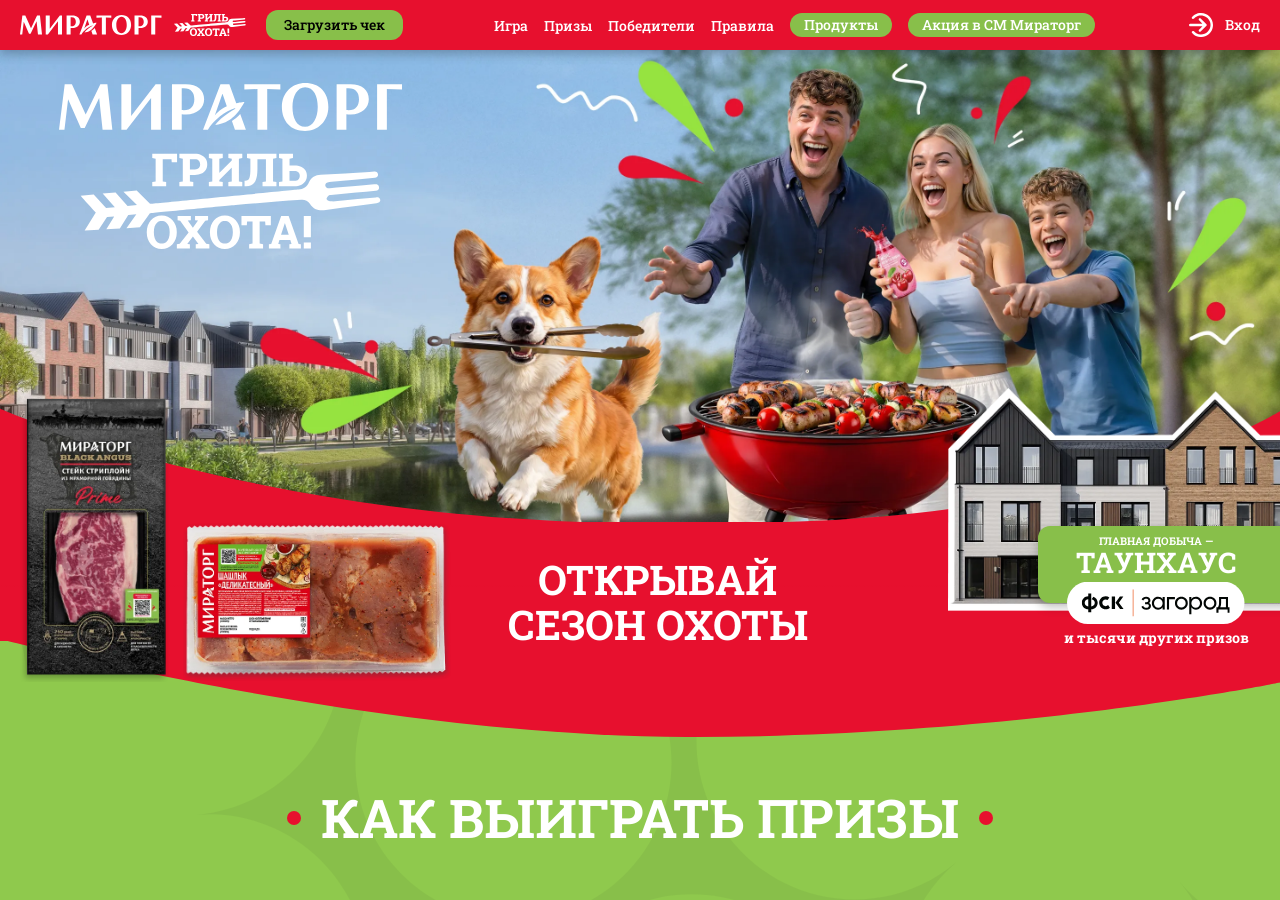
==== commit 60d45a9b: "new partners section" ====
--- a/index.html
+++ b/index.html
@@ -189,12 +189,11 @@
                                 стандартной квартиры с&nbsp;приватностью и&nbsp;простором собственного загородного дома.
                               </p>
                               <p>
-                                Победителю розыгрыша будет предложен на&nbsp;выбор таунхаус в&nbsp;мультиформатном жилом комплексе
+                                Победителю розыгрыша будет предложен таунхаус в мультиформатном жилом комплексе
                                 <a href="https://dubrovici.fskfamily.ru/?utm_source=miratorg" target="_blank">«Дубровицы Клаб»</a>, расположенном
-                                в&nbsp;Подольске, или в&nbsp;ЖК
-                                <a href="https://martemyanovo.fskfamily.ru/?utm_source=miratorg" target="_blank">«Мартемьяново Клаб»</a>, который
-                                строится в&nbsp;25&nbsp;минутах от&nbsp;Москвы на&nbsp;Киевском шоссе.
+                                в&nbsp;Подольске.
                               </p>
+
                               <a href="https://fskfamily.ru/?utm_source=miratorg" target="_blank" class="fskfamilyru">fskfamily.ru</a>
                             </div>
                             <div class="main-prize__image">
@@ -847,6 +846,40 @@
           </div>
         </section>
 
+        <!--SECTION PARTNERS-->
+        <section class="section section--accordeon">
+          <div class="container">
+            <div class="accordeon" data-accordeon>
+              <div class="section--accordeon__header" data-accordeon-header>
+                <h2 class="title title--60 circles">ПАРТНЁРЫ</h2>
+              </div>
+              <div class="section--accordeon__body" data-accordeon-body>
+                <div class="partners" data-slider data-brakepoints="0,1,1" data-slides-per-view="auto,auto,auto" data-space-between="0,30,20">
+                  <div class="swiper no-margin">
+                    <div class="swiper-wrapper">
+                      <div class="swiper-slide">
+                        <img src="./assets/img/partners/10.webp" alt="" />
+                      </div>
+                      <div class="swiper-slide">
+                        <img src="./assets/img/partners/11.webp" alt="" />
+                      </div>
+                      <div class="swiper-slide">
+                        <img src="./assets/img/partners/12.webp" alt="" />
+                      </div>
+                      <div class="swiper-slide">
+                        <img src="./assets/img/partners/13.webp" alt="" />
+                      </div>
+                      <div class="swiper-slide">
+                        <img src="./assets/img/partners/14.webp" alt="" />
+                      </div>
+                    </div>
+                  </div>
+                </div>
+              </div>
+            </div>
+          </div>
+        </section>
+
         <!--SECTION WINNERS-->
         <section class="section section--accordeon" id="winners">
           <div class="container">
--- a/assets/css/styles.min.css
+++ b/assets/css/styles.min.css
@@ -1 +1 @@
-:root{--font: 'roboto-slab', sans-serif;--montserrat: 'montserrat', sans-serif;--serif: 'robotoserif', sans-serif;--white: #ffffff;--grey: #eef2ec;--black: #000000;--yellow: #e9cc29;--green: #88bf4a;--green-dark: #5b941b;--red: #e7102e;--red-dark: #b10000;--red-light: #eb4561;--invalid: #ffe26b}:root{font-synthesis:none;text-rendering:optimizeLegibility;-webkit-font-smoothing:antialiased;-moz-osx-font-smoothing:grayscale;outline:none;-webkit-tap-highlight-color:rgba(0,0,0,0);-webkit-backface-visibility:hidden;backface-visibility:hidden}*,*:before,*:after{padding:0;margin:0;-webkit-box-sizing:border-box;box-sizing:border-box;-webkit-tap-highlight-color:rgba(0,0,0,0)}html,body,.body{font-family:var(--font);font-size:14px;font-weight:400;height:100%;z-index:0}.body{width:100%;position:relative;overflow-x:hidden;overflow-y:auto;-ms-scroll-chaining:none;overscroll-behavior:none;font-family:var(--font);color:var(--white);background:var(--red);-webkit-overflow-scrolling:touch}.body.grey-bg{background:#eef2ec;color:var(--black)}.body.body--page{background:var(--white);color:var(--black)}img{display:block;-o-object-fit:cover;object-fit:cover;-webkit-user-select:none;-moz-user-select:none;-ms-user-select:none;user-select:none}h1,h2,h3,h4,h5,h6,b strong{color:inherit;font-family:var(--font);font-weight:700}a{color:inherit;text-decoration:none}ul,ol,menu{list-style:none}fieldset{border:none}button{position:relative;border:none;cursor:pointer;background:none;color:inherit}button:disabled{cursor:auto;pointer-events:none}.main{display:block;-webkit-box-flex:1;-ms-flex:1;flex:1;-webkit-box-pack:center;-ms-flex-pack:center;justify-content:center;-webkit-box-align:start;-ms-flex-align:start;align-items:flex-start;-ms-flex-line-pack:start;align-content:flex-start;position:relative;width:100%;height:auto}@media(max-width: 1279px)and (orientation: portrait),(max-width: 1023px){.main{min-height:calc(100svh - 430px)}}.container{display:block;position:relative;margin:0 auto;width:100%;max-width:1440px;padding:0px 20px;z-index:1}@media(max-width: 1439px){.container{max-width:1200px}}@media(max-width: 1279px){.container{max-width:1024px}}@media(max-width: 1023px){.container{max-width:768px}}.section{display:block;width:100%;position:relative;overflow:hidden;z-index:1}.section.full{min-height:100svh}.section.visible{overflow:visible}.preloader{display:-webkit-box;display:-ms-flexbox;display:flex;-webkit-box-pack:center;-ms-flex-pack:center;justify-content:center;-webkit-box-align:center;-ms-flex-align:center;align-items:center;-ms-flex-line-pack:center;align-content:center;position:fixed;overflow:hidden;width:100%;height:100%;left:0px;top:0px;z-index:200;background:var(--red);-webkit-transition:1s;transition:1s;opacity:1;visibility:visible;pointer-events:all}.preloader.hidden{pointer-events:none;opacity:0}.preloader.hidden span{-webkit-transform:scale(0);-ms-transform:scale(0);transform:scale(0)}.preloader span{width:30%;max-width:300px;height:170px;display:-webkit-inline-box;display:-ms-inline-flexbox;display:inline-flex;position:relative;-webkit-box-pack:center;-ms-flex-pack:center;justify-content:center;-webkit-box-align:center;-ms-flex-align:center;align-items:center;-ms-flex-line-pack:center;align-content:center;-webkit-transition:1s;transition:1s;-webkit-transform:scale(1);-ms-transform:scale(1);transform:scale(1);z-index:3}@media(max-width: 1023px){.preloader span{width:180px}}.preloader span img{position:absolute;width:100%;-webkit-animation:bounce 3s ease-out infinite;animation:bounce 3s ease-out infinite}@font-face{font-family:"roboto-slab";src:url("../fonts/robotoslab-regular.woff2") format("woff2"),url("../fonts/robotoslab-regular.woff") format("woff");font-weight:400;font-style:normal;font-display:swap}@font-face{font-family:"roboto-slab";src:url("../fonts/robotoslab-medium.woff2") format("woff2"),url("../fonts/robotoslab-medium.woff") format("woff");font-weight:500;font-style:normal;font-display:swap}@font-face{font-family:"roboto-slab";src:url("../fonts/robotoslab-bold.woff2") format("woff2"),url("../fonts/robotoslab-bold.woff") format("woff");font-weight:700;font-style:normal;font-display:swap}@font-face{font-family:"montserrat";src:url("../fonts/montserrat-regular.woff2") format("woff2"),url("../fonts/montserrat-regular.woff") format("woff");font-weight:400;font-style:normal;font-display:swap}@font-face{font-family:"robotoserif";src:url("../fonts/robotoserif-regular.woff2") format("woff2"),url("../fonts/robotoserif-regular.woff") format("woff");font-weight:400;font-style:normal;font-display:swap}.title{display:block;width:100%;margin:0 auto;line-height:1.1;text-align:center}.title.red{color:var(--red)}.title.circles{display:-webkit-box;display:-ms-flexbox;display:flex;-webkit-box-pack:center;-ms-flex-pack:center;justify-content:center;-webkit-box-align:center;-ms-flex-align:center;align-items:center;width:100%;gap:20px}.title.circles:before,.title.circles:after{content:"";display:block;width:clamp(14px,1.1111vw,16px);height:clamp(14px,1.1111vw,16px);border-radius:16px;-ms-flex-negative:0;flex-shrink:0;background:var(--red)}.title.circles.green:before,.title.circles.green:after{background:var(--green)}.title.ta--l{text-align:left}.title.upper{text-transform:uppercase}.title.title--20{font-size:clamp(14px,1.3889vw,20px)}.title.title--26{font-size:clamp(26px,1.8056vw,26px)}.title.title--28{font-size:clamp(22px,1.9444vw,50px)}.title.title--40{font-size:clamp(26px,2.7778vw,40px)}.title.title--42{font-size:clamp(32px,2.9167vw,42px)}.title.title--46{font-size:clamp(40px,3.1944vw,82px)}.title.title--60{font-size:clamp(40px,4.1667vw,60px);text-transform:uppercase}.title.title--64{font-size:clamp(40px,4.4444vw,64px);text-transform:uppercase}.subtitle{font-size:clamp(20px,1.6667vw,24px);line-height:1.2;font-weight:400;text-align:center}:root{--input-font-family: var(--font);--input-font-size: 14px;--input-font-weight: 400;--input-text-transform: auto;--input-height: 36px;--input-padding: 0px 14px;--input-background: var(--white);--input-border: 2px solid var(--white);--input-border-radius: 5px;--input-color: var(--black);--input-placeholder-color: var(--black);--input-placeholder-opacity: 0.6;--invalid-border: 2px solid var(--yellow);--invalid-color: var(--invalid);--form-gap: 14px}@media(max-width: 1439px){:root{--input-height: 36px;--input-font-size: 14px;--input-border-radius: 5px}}.form{display:-webkit-box;display:-ms-flexbox;display:flex;position:relative;-ms-flex-wrap:wrap;flex-wrap:wrap;width:100%;margin-left:auto;margin-right:auto;gap:var(--form-gap)}.form fieldset{display:-webkit-box;display:-ms-flexbox;display:flex;position:relative;width:100%;-webkit-box-orient:vertical;-webkit-box-direction:normal;-ms-flex-direction:column;flex-direction:column;gap:14px}.label{display:block;width:100%;position:relative;color:inherit}.label .label__text{display:block;width:100%;padding:0px 4px;font-size:10px;font-family:var(--font);opacity:.5;font-weight:500;text-align:left;padding-bottom:5px}.label .placeholder{display:-webkit-box;display:-ms-flexbox;display:flex;position:absolute;width:0px;height:100%;left:18px;top:-2px}@media(max-width: 767px){.label .placeholder{top:0px}}.label .placeholder{-ms-flex-wrap:wrap;flex-wrap:wrap;-webkit-box-pack:start;-ms-flex-pack:start;justify-content:flex-start;-webkit-box-align:center;-ms-flex-align:center;align-items:center;-ms-flex-line-pack:center;align-content:center;color:var(--black);opacity:.6;-webkit-transform:scale(1) translate(0px, 0px);-ms-transform:scale(1) translate(0px, 0px);transform:scale(1) translate(0px, 0px);-webkit-transition:-webkit-transform .2s;transition:-webkit-transform .2s;transition:transform .2s;transition:transform .2s, -webkit-transform .2s;pointer-events:none;white-space:nowrap}.input{width:100%;height:var(--input-height);background:var(--input-background);border:var(--input-border);border-radius:var(--input-border-radius);font-family:var(--input-font-family);font-size:var(--input-font-size);font-weight:var(--input-font-weight);color:var(--input-color);padding:var(--input-padding);text-transform:var(--input-text-transform);outline:none;-webkit-appearance:none;-moz-appearance:none;appearance:none;-webkit-transition:.3s;transition:.3s;-webkit-box-shadow:none;box-shadow:none;resize:none}.input::-webkit-input-placeholder{opacity:.7;-webkit-transition:opacity .3s ease 0s;transition:opacity .3s ease 0s}.input::-moz-placeholder{opacity:.7;-moz-transition:opacity .3s ease 0s;transition:opacity .3s ease 0s}.input:-ms-input-placeholder{opacity:.7;-ms-transition:opacity .3s ease 0s;transition:opacity .3s ease 0s}.input::-ms-input-placeholder{opacity:.7;-ms-transition:opacity .3s ease 0s;transition:opacity .3s ease 0s}.input::placeholder{opacity:.7;-webkit-transition:opacity .3s ease 0s;transition:opacity .3s ease 0s}.input:focus::-webkit-input-placeholder{opacity:0}.input:focus::-moz-placeholder{opacity:0}.input:focus:-ms-input-placeholder{opacity:0}.input:focus::-ms-input-placeholder{opacity:0}.input:focus::placeholder{opacity:0}.input.input--textarea{height:100px}.input.invalid{border:var(--invalid-border);color:var(--red)}.input:not(:-moz-placeholder)+.placeholder{transform:scale(0.7) translate(0px, -18px)}.input:not(:-ms-input-placeholder)+.placeholder{-ms-transform:scale(0.7) translate(0px, -18px);transform:scale(0.7) translate(0px, -18px)}.input:focus+.placeholder,.input:not(:placeholder-shown)+.placeholder{-webkit-transform:scale(0.7) translate(0px, -18px);-ms-transform:scale(0.7) translate(0px, -18px);transform:scale(0.7) translate(0px, -18px)}.input:-webkit-autofill{-webkit-box-shadow:0 0 0px 1000px rgba(0,0,0,0) inset !important;box-shadow:0 0 0px 1000px rgba(0,0,0,0) inset !important;-webkit-text-fill-color:var(--input-color) !important;font-size:var(--input-font-size) !important;font-family:var(--input-font-family) !important;-webkit-transition:background-color 9999s ease-in-out 0s;transition:background-color 9999s ease-in-out 0s}.inputError{display:block;width:100%;height:0px;position:absolute;left:0px;text-align:left;overflow:hidden;-webkit-transition:.3s;transition:.3s;color:var(--invalid);font-size:14px;font-family:var(--font);z-index:20;pointer-events:none}.inputError span{display:inline-block;position:relative;padding:5px 14px;color:var(--black);font-weight:500;font-size:11px;background:var(--yellow);-webkit-box-shadow:0px 3px 10px rgba(0,0,0,.2);box-shadow:0px 3px 10px rgba(0,0,0,.2);top:0px;left:0px;margin-top:5px}.inputError span:before{content:"";width:8px;height:8px;background:var(--yellow);position:absolute;left:9px;top:-3px;-webkit-transform:scaleX(1.5) rotate(45deg);-ms-transform:scaleX(1.5) rotate(45deg);transform:scaleX(1.5) rotate(45deg)}.radio,.checkbox{display:none}.radio+.label__text,.checkbox+.label__text{display:-webkit-inline-box;display:-ms-inline-flexbox;display:inline-flex;-ms-flex-wrap:wrap;flex-wrap:wrap;-webkit-box-align:center;-ms-flex-align:center;align-items:center;-ms-flex-line-pack:center;align-content:center;position:relative;width:100%;min-height:26px;padding:0px;padding-left:40px;color:inherit;opacity:1;cursor:pointer;font-size:14px;line-height:1}.radio+.label__text span,.checkbox+.label__text span{display:inline;font-size:12px;line-height:1.2}.radio+.label__text span a,.checkbox+.label__text span a{display:inline;width:auto;margin:0;text-align:left;color:var(--yellow)}@media(hover: hover){.radio+.label__text span a:hover,.checkbox+.label__text span a:hover{text-decoration:underline}}.radio+.label__text:before,.checkbox+.label__text:before{content:"";display:block;position:absolute;left:0px;top:50%;-webkit-transform:translate(0%, -50%);-ms-transform:translate(0%, -50%);transform:translate(0%, -50%);width:26px;height:26px;border-radius:6px;border:2px solid var(--white);background:rgba(0,0,0,0);-webkit-transition:border .3s;transition:border .3s}.radio:checked+.label__text:before,.checkbox:checked+.label__text:before{background:var(--white) url("../img/svg/checkbox.svg") no-repeat center center;background-size:100% 100%}.radio.invalid+.label__text+.inputError,.checkbox.invalid+.label__text+.inputError{top:30px}.radio.invalid+.label__text,.checkbox.invalid+.label__text{color:var(--invalid)}.radio.invalid+.label__text:before,.checkbox.invalid+.label__text:before{border:2px solid var(--invalid)}.choices{background:none;border-radius:5px;width:100%;height:36px !important;background:var(--white);font-family:var(--font);text-align:left;border:none;margin:0 auto;z-index:10}.choices.is-open{border-radius:5px 5px 0px 0px}.choices.is-open .choices__inner{border-radius:5px 5px 0px 0px}.choices[data-type*=select-one] .choices__input{padding:0;border-bottom:none;background-color:none;margin:0}.choices__inner{width:calc(100% - 40px);text-align:left;border:none;padding:0 !important;border-radius:0px 0px 5px 5px;font-size:14px;font-weight:500;color:var(--black);overflow:hidden}.choices__list{border:none !important;overflow:hidden;padding:0px;background:none}.choices__list.choices__list--single{background:none !important;padding:0px 14px !important}.choices__list.choices__list--single>.choices__item{margin:0;height:36px;padding:0px !important;font-size:14px;margin-top:0}.choices__list--dropdown{left:0px;width:100% !important;border-radius:0px 0px 5px 5px !important;border:none !important;border-top:none !important;font-size:14px !important;font-weight:500;text-align:left;background:var(--white) !important}.choices__list--dropdown.is-active{background:none}.choices__list--dropdown .choices__item{background:var(--white);opacity:1}.choices__list--dropdown .choices__item.is-highlighted{background:rgba(0,0,0,.1) !important}.choices__item{display:block;background:none;-webkit-box-shadow:none;box-shadow:none;font-size:14px !important;width:100%;margin:0 auto;padding:0 !important;color:var(--black)}.choices__item.choices__item--selectable{display:-webkit-box;display:-ms-flexbox;display:flex;-webkit-box-pack:start;-ms-flex-pack:start;justify-content:flex-start;-webkit-box-align:center;-ms-flex-align:center;align-items:center;-ms-flex-line-pack:center;align-content:center;height:36px;padding:0px 14px !important}.choices__item:before,.choices__item:after{content:none !important}.choices[data-type*=select-one]::after{width:24px;height:24px;border:none !important;margin:0 !important;top:50%;right:6px;background:url("../img/svg/select.svg") no-repeat center center;-webkit-transform:translate(0px, -50%) rotate(0deg);-ms-transform:translate(0px, -50%) rotate(0deg);transform:translate(0px, -50%) rotate(0deg);-webkit-transition:.3s;transition:.3s}.choices.is-open[data-type*=select-one]::after{-webkit-transform:translate(0px, -50%) rotate(180deg);-ms-transform:translate(0px, -50%) rotate(180deg);transform:translate(0px, -50%) rotate(180deg)}.buttons{display:-webkit-box;display:-ms-flexbox;display:flex;position:relative;width:100%;-webkit-box-orient:vertical;-webkit-box-direction:normal;-ms-flex-direction:column;flex-direction:column;gap:12px}.button{display:-webkit-box;display:-ms-flexbox;display:flex;height:53px;-webkit-box-pack:center;-ms-flex-pack:center;justify-content:center;-webkit-box-align:center;-ms-flex-align:center;align-items:center;-ms-flex-line-pack:center;align-content:center;position:relative;overflow:hidden;border-radius:12px;padding:0px 30px;background:var(--red);font-family:var(--font);font-weight:500}.button span{display:block;font-size:18px;line-height:1.2;-webkit-transition:color .5s ease-out 0s;transition:color .5s ease-out 0s}@media(max-width: 1439px){.button{height:50px}.button span{font-size:16px;line-height:1.4}}.button>*{z-index:1;pointer-events:none}.button:before,.button:after{content:"";display:block;position:absolute;left:0px;top:0px;width:100%;height:100%;background:var(--black);z-index:0;-webkit-transition:-webkit-transform .5s ease-out 0s;transition:-webkit-transform .5s ease-out 0s;transition:transform .5s ease-out 0s;transition:transform .5s ease-out 0s, -webkit-transform .5s ease-out 0s;border-radius:10px}.button:before{-webkit-transform:translate(-101%, 0%);-ms-transform:translate(-101%, 0%);transform:translate(-101%, 0%)}.button:after{-webkit-transform:translate(101%, 0%);-ms-transform:translate(101%, 0%);transform:translate(101%, 0%)}@media(hover: hover){.button:hover:before,.button:hover:after{-webkit-transform:translate(0%, 0%);-ms-transform:translate(0%, 0%);transform:translate(0%, 0%)}}.button.big{height:64px;padding:0px 40px}.button.big span{font-size:24px}.button.medium{height:34px;padding:0px 20px}.button.medium span{font-size:16px}@media(max-width: 1439px){.button.medium{height:30px;padding:0px 18px}.button.medium span{font-size:14px}}@media(max-width: 1279px){.button.medium{height:40px;padding:0px 32px}.button.medium span{font-size:20px}}.button.small{height:28px;border-radius:20px;padding:0px 14px}.button.small span{font-size:16px}@media(max-width: 1439px){.button.small{height:24px;padding:0px 14px}.button.small span{font-size:14px}}@media(max-width: 1279px){.button.small{height:34px;padding:0px 16px}.button.small span{font-size:20px}}.button.green{background:var(--green)}.button.white{background:var(--white);-webkit-box-shadow:0px 4px 10px rgba(0,0,0,.15);box-shadow:0px 4px 10px rgba(0,0,0,.15)}.button.white:before,.button.white:after{background:var(--black)}.button.white span{font-size:16px;color:var(--black)}@media(hover: hover){.button.white:hover span{color:var(--white)}}.button.green-white{background:var(--green)}.button.green-white:before,.button.green-white:after{background:var(--white)}.button.green-white span{color:var(--black)}.button.full{width:100%;padding:0px 10px}.burger{display:none}.header{position:sticky;display:-webkit-box;display:-ms-flexbox;display:flex;-webkit-box-pack:justify;-ms-flex-pack:justify;justify-content:space-between;-webkit-box-align:center;-ms-flex-align:center;align-items:center;-ms-flex-line-pack:center;align-content:center;top:0px;left:0px;z-index:20;width:100%;height:64px;margin-bottom:-64px;-ms-flex-negative:0;flex-shrink:0;background:var(--red);color:var(--white);-webkit-box-shadow:0px 4px 10px rgba(0,0,0,.25);box-shadow:0px 4px 10px rgba(0,0,0,.25);padding:0px 20px;gap:20px}@media(min-width: 1500px){.header{padding:0px 32px}}@media(max-width: 1439px){.header{height:50px;margin-bottom:-50px}}@media(max-width: 1279px){.header{margin-bottom:-40px}}@media(max-width: 1023px){.header{margin-bottom:0px}}.header__buttons{display:-webkit-box;display:-ms-flexbox;display:flex;position:relative;-webkit-box-align:center;-ms-flex-align:center;align-items:center;-ms-flex-line-pack:center;align-content:center;gap:12px}.header__buttons .logo-miratorg{width:185px}@media(max-width: 1439px){.header__buttons .logo-miratorg{width:142px}}.header__buttons .logo-grill{width:95px}@media(max-width: 1439px){.header__buttons .logo-grill{width:72px}}.header__buttons span{font-size:16px;line-height:1.1;font-family:var(--font);font-weight:500}@media(max-width: 1439px){.header__buttons span{font-size:14px}}.header__buttons img,.header__buttons svg{display:block}.navigation{display:-webkit-box;display:-ms-flexbox;display:flex;-webkit-box-align:center;-ms-flex-align:center;align-items:center;-webkit-box-pack:center;-ms-flex-pack:center;justify-content:center;z-index:2;-webkit-box-flex:1;-ms-flex:1;flex:1}@media(max-width: 560px){.header__auth .header__buttons span{display:none}}.menu{display:-webkit-inline-box;display:-ms-inline-flexbox;display:inline-flex;-webkit-box-flex:1;-ms-flex:1;flex:1;-ms-flex-wrap:wrap;flex-wrap:wrap;-webkit-box-pack:center;-ms-flex-pack:center;justify-content:center;-webkit-box-align:center;-ms-flex-align:center;align-items:center;-ms-flex-line-pack:center;align-content:center;gap:20px}@media(max-width: 1439px){.menu{gap:16px}}@media(min-width: 1500px){.menu{gap:26px}}.menu li.extra{display:none}.menu li .menu__link{font-size:16px;font-weight:500;line-height:1;-webkit-transition:color .3s;transition:color .3s;cursor:pointer}@media(max-width: 1439px){.menu li .menu__link{font-size:14px}}.menu li .menu__link.active{color:var(--green)}.menu li .menu__link:hover{color:var(--green)}.menu li:first-child{margin-right:auto}.menu li.last{margin-right:auto}@media(max-width: 1279px){.menu{gap:20px}.menu li .menu__link{font-size:16px}}@media(max-width: 1279px){.burger{display:-webkit-box;display:-ms-flexbox;display:flex;position:relative;right:10px;-webkit-box-pack:center;-ms-flex-pack:center;justify-content:center;-webkit-box-align:center;-ms-flex-align:center;align-items:center;-ms-flex-line-pack:center;align-content:center;width:20px;height:50px;background:var(--brown);font-size:0px;z-index:2;margin-left:auto;margin-right:-10px;-ms-flex-negative:0;flex-shrink:0}.burger span,.burger:before,.burger:after{position:absolute;height:3px;border-radius:1.5px;background:var(--white);-webkit-transition:.6s;transition:.6s;opacity:1;z-index:1}.burger:before{content:"";width:20px}.burger:after{content:"";width:20px}.burger span{width:20px;-webkit-transform:translate(0px, 0px);-ms-transform:translate(0px, 0px);transform:translate(0px, 0px)}.burger:before{-webkit-transform:translate(0px, -8px) rotate(0deg);-ms-transform:translate(0px, -8px) rotate(0deg);transform:translate(0px, -8px) rotate(0deg)}.burger:after{-webkit-transform:translate(0px, 8px) rotate(0deg);-ms-transform:translate(0px, 8px) rotate(0deg);transform:translate(0px, 8px) rotate(0deg)}.burger.open span{-webkit-transform:translate(10px, 0px);-ms-transform:translate(10px, 0px);transform:translate(10px, 0px);opacity:0}.burger.open:before{-webkit-transform:translate(0px, 0px) rotate(45deg);-ms-transform:translate(0px, 0px) rotate(45deg);transform:translate(0px, 0px) rotate(45deg)}.burger.open:after{-webkit-transform:translate(0px, 0px) rotate(-45deg);-ms-transform:translate(0px, 0px) rotate(-45deg);transform:translate(0px, 0px) rotate(-45deg)}.header__buttons{z-index:1}.header__buttons span{font-size:20px}.navigation{position:fixed;-webkit-box-align:start;-ms-flex-align:start;align-items:flex-start;width:100%;height:100vh;overflow-x:hidden;overflow-y:auto;scrollbar-width:none;-ms-overflow-style:none;top:0px;right:0px;background:var(--red);-webkit-transform:translate(0%, 0%);-ms-transform:translate(0%, 0%);transform:translate(0%, 0%);-webkit-transition:opacity .3s ease .3s;transition:opacity .3s ease .3s;opacity:0;pointer-events:none;padding:0px;z-index:0}.navigation::-webkit-scrollbar{width:0px;height:0px;display:none}.navigation .menu{-webkit-transition:opacity .3s ease 0s,-webkit-transform .3s ease 0s;transition:opacity .3s ease 0s,-webkit-transform .3s ease 0s;transition:transform .3s ease 0s,opacity .3s ease 0s;transition:transform .3s ease 0s,opacity .3s ease 0s,-webkit-transform .3s ease 0s;opacity:0;-webkit-transform:translate(0%, -20%);-ms-transform:translate(0%, -20%);transform:translate(0%, -20%)}.navigation.open{pointer-events:all;opacity:1;-webkit-transform:translate(0%, 0%);-ms-transform:translate(0%, 0%);transform:translate(0%, 0%);-webkit-transition:opacity .3s ease 0s;transition:opacity .3s ease 0s}.navigation.open .menu{-webkit-transition:opacity .5s ease 0s,-webkit-transform .5s ease 0s;transition:opacity .5s ease 0s,-webkit-transform .5s ease 0s;transition:transform .5s ease 0s,opacity .5s ease 0s;transition:transform .5s ease 0s,opacity .5s ease 0s,-webkit-transform .5s ease 0s;opacity:1;-webkit-transform:translate(0%, 0%);-ms-transform:translate(0%, 0%);transform:translate(0%, 0%)}.menu{padding:80px 30px 50px 30px;width:100%;max-width:768px;min-height:100svh;-ms-flex-wrap:nowrap;flex-wrap:nowrap;-webkit-box-orient:vertical;-webkit-box-direction:normal;-ms-flex-direction:column;flex-direction:column;-webkit-box-pack:start;-ms-flex-pack:start;justify-content:flex-start;-webkit-box-align:center;-ms-flex-align:center;align-items:center;-ms-flex-line-pack:center;align-content:center;gap:30px}}@media(max-width: 1279px)and (max-width: 767px){.menu{padding:60px 20px 40px 20px}}@media(max-width: 1279px){.menu li{-webkit-box-ordinal-group:2;-ms-flex-order:1;order:1}.menu li.extra{display:-webkit-box;display:-ms-flexbox;display:flex}.menu li:first-child{-webkit-box-ordinal-group:3;-ms-flex-order:2;order:2;margin-right:0;margin-top:auto}.menu li:first-child+li{margin-top:auto}.menu li:first-child .button{min-width:290px;height:54px;background:var(--white)}.menu li:first-child .button span{color:var(--black);line-height:1.1}.menu li.last{margin-right:0}.menu li .menu__link{font-size:22px;font-weight:500}.menu li .button.small{height:40px;padding-left:20px;padding-right:20px}.menu li .button.small span{font-size:22px;font-weight:500}@supports(-webkit-touch-callout: none){.menu li .button.small span{padding-bottom:3px}}}.stycky-button{display:-webkit-box;display:-ms-flexbox;display:flex;-webkit-box-orient:vertical;-webkit-box-direction:normal;-ms-flex-direction:column;flex-direction:column;-webkit-box-pack:center;-ms-flex-pack:center;justify-content:center;-webkit-box-align:center;-ms-flex-align:center;align-items:center;position:fixed;z-index:19;gap:8px;width:150px;height:150px;left:32px;bottom:32px;border-radius:150px;cursor:pointer;-webkit-transition:-webkit-transform .7s ease-in-out 0s;transition:-webkit-transform .7s ease-in-out 0s;transition:transform .7s ease-in-out 0s;transition:transform .7s ease-in-out 0s, -webkit-transform .7s ease-in-out 0s;-webkit-transform:translate(0px, 200px);-ms-transform:translate(0px, 200px);transform:translate(0px, 200px);background:rgba(188,5,31,.898);backdrop-filter:blur(5px);color:var(--white)}.stycky-button span{font-family:var(--font);font-weight:700;text-transform:uppercase;font-size:20px;line-height:1}.stycky-button:before,.stycky-button:after{content:"";display:block;position:relative;width:60px;height:10px;background:url("../img/svg/fork.svg") no-repeat center center/contain}.stycky-button:after{-webkit-transform:scaleX(-1);-ms-transform:scaleX(-1);transform:scaleX(-1)}.stycky-button.active{-webkit-transform:translate(0px, 0px);-ms-transform:translate(0px, 0px);transform:translate(0px, 0px)}.stycky-button.active.end{-webkit-transform:translate(0px, 200px);-ms-transform:translate(0px, 200px);transform:translate(0px, 200px)}@media(max-width: 1439px){.stycky-button{gap:2px;width:100px;height:100px;left:10px;bottom:10px}.stycky-button span{font-size:14px}.stycky-button:before,.stycky-button:after{width:40px}}@media(max-width: 1279px){.stycky-button{width:84px;height:84px}.stycky-button span{font-size:11px}.stycky-button:before,.stycky-button:after{width:34px}}.tabs{width:100%;display:block}.tabs-navigation{display:-webkit-box;display:-ms-flexbox;display:flex;position:relative;width:100%;-webkit-box-pack:stretch;-ms-flex-pack:stretch;justify-content:stretch;-webkit-box-align:center;-ms-flex-align:center;align-items:center;-ms-flex-line-pack:center;align-content:center;overflow:hidden;border-radius:24px 24px 0px 0px;background:var(--red-dark)}.tabs-navigation li{-webkit-box-flex:1;-ms-flex:1;flex:1}.tabs-navigation li:first-child{-webkit-box-flex:0;-ms-flex:none;flex:none;-ms-flex-negative:0;flex-shrink:0;width:36%}.tabs-navigation li button{display:-webkit-box;display:-ms-flexbox;display:flex;position:relative;width:100%;-ms-flex-wrap:wrap;flex-wrap:wrap;-webkit-box-pack:center;-ms-flex-pack:center;justify-content:center;-webkit-box-align:center;-ms-flex-align:center;align-items:center;-ms-flex-line-pack:center;align-content:center;min-height:66px;border-radius:24px 24px 0px 0px;background:rgba(0,0,0,0);-webkit-transition:.3s;transition:.3s;font-size:24px;font-weight:500;font-family:var(--font);text-transform:uppercase}@media(max-width: 767px){.tabs-navigation li button{min-height:56px;font-size:22px}}.tabs-navigation li button.active{background:var(--red);pointer-events:none}.tab{display:block;width:100%;position:relative;overflow:hidden;height:0px;opacity:0;-webkit-transition:.5s;transition:.5s}.tab.active{opacity:1}.swiper{width:100%}.arrow{display:block;position:absolute;width:60px;height:60px}@media(max-width: 1439px){.arrow{width:50px;height:50px}}@media(max-width: 1023px){.arrow{width:40px;height:40px}}.arrow{border-radius:60px;background:var(--green);overflow:hidden;cursor:pointer;-webkit-transition:.3s;transition:.3s;z-index:4}.arrow.swiper-button-disabled{opacity:0;pointer-events:none}.arrow[data-arrow-prev]{left:0px;top:50%;-webkit-transform:translate(-50%, -50%);-ms-transform:translate(-50%, -50%);transform:translate(-50%, -50%);background:var(--green) url("../img/svg/arrow-left.svg") no-repeat center center}.arrow[data-arrow-prev].red{background:var(--red) url("../img/svg/arrow-left.svg") no-repeat center center}.arrow[data-arrow-prev].white{background:var(--white) url("../img/svg/arrow-left-red.svg") no-repeat center center}@media(hover: hover){.arrow[data-arrow-prev]:hover{background:var(--black) url("../img/svg/arrow-left.svg") no-repeat center center}}.arrow[data-arrow-next]{right:0px;top:50%;-webkit-transform:translate(50%, -50%);-ms-transform:translate(50%, -50%);transform:translate(50%, -50%);background:var(--green) url("../img/svg/arrow-right.svg") no-repeat center center}.arrow[data-arrow-next].red{background:var(--red) url("../img/svg/arrow-right.svg") no-repeat center center}.arrow[data-arrow-next].white{background:var(--white) url("../img/svg/arrow-right-red.svg") no-repeat center center}@media(hover: hover){.arrow[data-arrow-next]:hover{background:var(--black) url("../img/svg/arrow-right.svg") no-repeat center center}}.swiper-pagination{display:-webkit-box;display:-ms-flexbox;display:flex;position:relative;width:364px !important;max-width:calc(100% - 40px);height:12px;margin-left:auto;margin-right:auto;margin-top:24px;-webkit-box-pack:center;-ms-flex-pack:center;justify-content:center;-webkit-box-align:center;-ms-flex-align:center;align-items:center;-ms-flex-line-pack:center;align-content:center;top:0px !important;left:0px !important;bottom:0px !important;-webkit-transform:translate(0%, 0%) !important;-ms-transform:translate(0%, 0%) !important;transform:translate(0%, 0%) !important;gap:2px;overflow:visible}@media(max-width: 767px){.swiper-pagination{margin-top:14px}}.swiper-pagination .swiper-pagination-bullet{-webkit-box-flex:1;-ms-flex:1;flex:1;width:auto !important;height:8px !important;border-radius:0px !important;background:hsla(0,0%,100%,.5);-webkit-transform:scale(1) translate(0px, 0px) !important;-ms-transform:scale(1) translate(0px, 0px) !important;transform:scale(1) translate(0px, 0px) !important;left:0px !important;margin:0 !important;opacity:1;-webkit-box-shadow:inset 0px 4px 4px rgba(0,0,0,0);box-shadow:inset 0px 4px 4px rgba(0,0,0,0);-webkit-transition:background .3s !important;transition:background .3s !important}.swiper-pagination .swiper-pagination-bullet:first-child{border-radius:20px 0px 0px 20px !important}.swiper-pagination .swiper-pagination-bullet:last-child{border-radius:0px 20px 20px 0px !important}.swiper-pagination .swiper-pagination-bullet.swiper-pagination-bullet-active{background:#fff}.swiper-pagination.big .swiper-pagination-bullet{width:52px !important}.swiper-pagination.big .swiper-pagination-bullet.swiper-pagination-bullet-active{background:#44caf6;-webkit-box-shadow:inset 4px 4px 10px #00eaff;box-shadow:inset 4px 4px 10px #00eaff}@media(max-width: 767px){.swiper-pagination.big .swiper-pagination-bullet{width:26px !important;height:6px !important;-webkit-box-shadow:inset 0px 2px 2px rgba(0,0,0,.25);box-shadow:inset 0px 2px 2px rgba(0,0,0,.25)}}.section--accordeon{background:var(--white);padding-bottom:60px;overflow:visible}@media(max-width: 1023px){.section--accordeon{padding-bottom:40px}}@media(max-width: 767px){.section--accordeon .container{padding:0px 10px}}.section--accordeon__header{position:relative;background:var(--green);padding:10px 20px;border-radius:80px;cursor:pointer;-webkit-user-select:none;-moz-user-select:none;-ms-user-select:none;user-select:none;outline:none;color:var(--white)}@media(max-width: 767px){.section--accordeon__header{display:-webkit-box;display:-ms-flexbox;display:flex;padding-right:60px;padding-left:24px;min-height:80px;-webkit-box-align:center;-ms-flex-align:center;align-items:center}.section--accordeon__header .title{margin-right:auto;-webkit-box-pack:start;-ms-flex-pack:start;justify-content:flex-start;font-size:30px;text-align:left}.section--accordeon__header .title:before,.section--accordeon__header .title:after{content:none}}.section--accordeon__body{color:var(--black)}[data-accordeon]{display:block;position:relative;width:100%}[data-accordeon] [data-accordeon-header]{cursor:pointer;-webkit-user-select:none;-moz-user-select:none;-ms-user-select:none;user-select:none;outline:none;position:relative}[data-accordeon] [data-accordeon-header]:before{content:"";position:absolute;right:20px;top:50%;width:42px;height:42px;border-radius:42px;background:var(--red) url("../img/svg/arrow-down.svg") no-repeat center center;background-size:24px 12px;-webkit-transform:translate(0%, -50%) rotate(0deg);-ms-transform:translate(0%, -50%) rotate(0deg);transform:translate(0%, -50%) rotate(0deg);-webkit-transition:-webkit-transform .5s ease 0s;transition:-webkit-transform .5s ease 0s;transition:transform .5s ease 0s;transition:transform .5s ease 0s, -webkit-transform .5s ease 0s}@media(max-width: 1279px){[data-accordeon] [data-accordeon-header]:before{right:14px}}@media(max-width: 767px){[data-accordeon] [data-accordeon-header]:before{right:10px}}[data-accordeon].active>[data-accordeon-header]:before{-webkit-transform:translate(0%, -50%) rotate(180deg);-ms-transform:translate(0%, -50%) rotate(180deg);transform:translate(0%, -50%) rotate(180deg)}[data-accordeon-body]{display:block;position:relative;overflow:hidden;width:100%;height:0px}.section--hero{display:-webkit-box;display:-ms-flexbox;display:flex;-webkit-box-orient:vertical;-webkit-box-direction:normal;-ms-flex-direction:column;flex-direction:column;height:auto;z-index:2;background:-webkit-gradient(linear, left top, left bottom, color-stop(80%, var(--red)), color-stop(81%, rgba(0, 0, 0, 0)));background:linear-gradient(var(--red) 80%, rgba(0, 0, 0, 0) 81%)}.section--hero .container{display:-webkit-box;display:-ms-flexbox;display:flex;-ms-flex-wrap:wrap;flex-wrap:wrap;-webkit-box-pack:justify;-ms-flex-pack:justify;justify-content:space-between;-webkit-box-align:end;-ms-flex-align:end;align-items:flex-end;-ms-flex-line-pack:end;align-content:flex-end;max-width:clamp(950px,65.9722vw,1689px);padding-bottom:1vw;margin-top:-2vw}@media(max-width: 1439px){.section--hero .container{max-width:950px}}@media(max-width: 1023px){.section--hero .container{-webkit-box-orient:vertical;-webkit-box-direction:normal;-ms-flex-direction:column;flex-direction:column;-webkit-box-pack:center;-ms-flex-pack:center;justify-content:center;-webkit-box-align:center;-ms-flex-align:center;align-items:center;-ms-flex-line-pack:center;align-content:center;padding-bottom:0px;margin-top:0px}.section--hero .container .hero-title{max-height:90px}}.section--hero .logo{width:26.8%;left:4.583333vw;top:6.5vw}@media(max-width: 1279px){.section--hero .logo{left:5%;top:70px}}@media(max-width: 1023px){.section--hero .logo{top:4.5vw}}@media(max-width: 600px){.section--hero .logo{left:6.4%;top:20px;width:54.4%}}@media(max-width: 500px){.section--hero .logo{left:20px}}.section--hero .house{left:6.5vw}@media(min-width: 1280px){.section--hero .house{top:-34px}}@media(max-width: 1279px){.section--hero .house{left:0vw;max-width:270px}}.section--hero .house .fsk{left:7vw}@media(max-width: 1279px){.section--hero .house .fsk{width:auto;left:0px;padding-right:100px;padding-left:30px;margin:0;margin-left:7vw}}.section--hero .hero-content{-ms-flex-line-pack:center;align-content:center;-webkit-box-align:center;-ms-flex-align:center;align-items:center;margin-top:-40px;background:-webkit-gradient(linear, left top, left bottom, color-stop(30%, var(--red)), color-stop(31%, rgba(0, 0, 0, 0)));background:linear-gradient(180deg, var(--red) 30%, rgba(0, 0, 0, 0) 31%);color:var(--white)}@media(max-width: 1365px){.section--hero .hero-content{margin-top:-20px}}@media(max-width: 1023px){.section--hero .hero-content{margin-top:0px}}@media(max-width: 1279px){.section--hero .house__image{left:0px;right:0px;max-width:110%}.section--hero .hero-products{width:390px}}@media(max-width: 1023px){.section--hero .hero-products{display:-webkit-box;display:-ms-flexbox;display:flex;width:280px;margin-bottom:20px;margin-right:auto;margin-top:-76px}.section--hero .house{width:360px;max-width:360px;height:240px}.section--hero .house .fsk{width:auto;left:100px;padding-right:46px;padding-left:46px;margin:0}}.hero-title{text-align:center;width:clamp(340px,26.25vw,672px)}.hero-title .title{width:100%;text-align:center}@media(max-width: 1023px){.hero-title{display:-webkit-box;display:-ms-flexbox;display:flex;width:auto;margin-bottom:10px}}.sofa{display:block;position:relative;padding:0px}.sofa .fsk{width:clamp(344px,23.8889vw,612px);padding:clamp(20px,1.3889vw,36px) 20px;gap:clamp(5px,0.3472vw,9px);-webkit-transform:translate(0%, 40%);-ms-transform:translate(0%, 40%);transform:translate(0%, 40%)}.sofa .fsk>*{z-index:2}.sofa .fsk:before{content:"";display:block;position:absolute;width:100%;height:100%;left:0px;top:0px;inset:0;background:var(--green);border-radius:clamp(20px,1.3889vw,36px);-webkit-box-shadow:0px 4px 10px rgba(0,0,0,.25);box-shadow:0px 4px 10px rgba(0,0,0,.25);z-index:2}.sofa .fsk img{position:absolute;z-index:1;width:clamp(600px,41.6667vw,1067px);-webkit-transform:translate(34%, -42%);-ms-transform:translate(34%, -42%);transform:translate(34%, -42%)}.sofa .fsk span{font-size:clamp(12px,0.8333vw,21px);line-height:1}.sofa .fsk p{font-size:clamp(30px,2.0833vw,53px);font-weight:700;line-height:1}.sofa .fsk b{font-size:clamp(16px,1.1111vw,28px);font-weight:700;line-height:1}@media(max-width: 1439px){.sofa{padding:0px 150px 0px 0px}.sofa .fsk{width:310px;padding:20px;-webkit-transform:translate(30%, 40%);-ms-transform:translate(30%, 40%);transform:translate(30%, 40%)}.sofa .fsk img{width:550px;-webkit-transform:translate(34%, -42%);-ms-transform:translate(34%, -42%);transform:translate(34%, -42%)}.sofa .fsk span{font-size:12px}.sofa .fsk p{font-size:28px}.sofa .fsk b{font-size:16px}}@media(max-width: 1279px){.sofa{padding:0px 150px 0px 0px}.sofa .fsk{width:280px;-webkit-transform:translate(0%, 40%);-ms-transform:translate(0%, 40%);transform:translate(0%, 40%)}.sofa .fsk img{width:500px;-webkit-transform:translate(34%, -42%);-ms-transform:translate(34%, -42%);transform:translate(34%, -42%)}}@media(max-width: 1023px){.sofa{padding:0px}.sofa .fsk{width:340px;-webkit-transform:translate(0%, 40px);-ms-transform:translate(0%, 40px);transform:translate(0%, 40px);margin-top:80px}.sofa .fsk img{position:relative;z-index:3;margin-top:-120px;width:250px;-webkit-transform:translate(0%, -10px) scaleX(-1);-ms-transform:translate(0%, -10px) scaleX(-1);transform:translate(0%, -10px) scaleX(-1)}.sofa .fsk span{font-size:12px}.sofa .fsk p{font-size:30px}.sofa .fsk b{font-size:16px}}.section--winn{padding:13.5vw 0px 110px 0px;background:url("../img/how-to-winn/bg.svg") no-repeat center center/cover;-webkit-mask-image:-webkit-gradient(linear, left top, left bottom, color-stop(0, #000)),url("../img/how-to-winn/mask-top.svg");-webkit-mask-image:linear-gradient(#000 0 0),url("../img/how-to-winn/mask-top.svg");mask-image:-webkit-gradient(linear, left top, left bottom, color-stop(0, #000)),url("../img/how-to-winn/mask-top.svg");mask-image:linear-gradient(#000 0 0),url("../img/how-to-winn/mask-top.svg");-webkit-mask-repeat:no-repeat,no-repeat;mask-repeat:no-repeat,no-repeat;-webkit-mask-size:100% calc(100% + 2px),100% 7.638888vw;mask-size:100% calc(100% + 2px),100% 7.638888vw;-webkit-mask-position:center,center -2px;mask-position:center,center -2px;-webkit-mask-composite:xor, xor;mask-composite:exclude,exclude;z-index:1;margin-top:-7.2vw;color:var(--white)}.section--winn .container{max-width:1440px}@media(max-width: 1439px){.section--winn .container{max-width:1200px}}.section--winn:after{content:"";display:block;position:absolute;left:0px;bottom:0px;z-index:3;width:100%;height:100px;background:url("../img/how-to-winn/mask-bottom.svg") no-repeat center center;background-size:100% 100%;pointer-events:none}@media(max-width: 1439px){.section--winn{-webkit-mask-size:100% calc(100% + 2px),100% 7.638888vw;mask-size:100% calc(100% + 2px),100% 7.638888vw}}@media(max-width: 1279px){.section--winn{margin-top:-70px;padding:190px 0px 80px 0px}.section--winn:after{background-size:1280px 100%}}@media(max-width: 1023px){.section--winn{margin-top:-50px;padding:100px 0px 80px 0px}}@media(max-width: 767px){.section--winn{margin-top:0px;padding:70px 0px 60px 0px;-webkit-mask-size:100% calc(100% + 2px),105vw 25px;mask-size:100% calc(100% + 2px),105vw 25px}.section--winn:after{background-size:768px 100%}.section--winn .title{-webkit-box-orient:vertical;-webkit-box-direction:normal;-ms-flex-direction:column;flex-direction:column}.section--winn .title:after{content:none}.section--winn .title:before{width:90px;height:20px;background:url("../img/svg/fork.svg") no-repeat center center/contain}}.how-to-winn{display:-webkit-box;display:-ms-flexbox;display:flex;position:relative;width:100%;margin-top:74px;-ms-flex-wrap:wrap;flex-wrap:wrap;-webkit-box-pack:start;-ms-flex-pack:start;justify-content:flex-start}.how-to-winn.how-to-winn--sm .swiper{overflow:visible}.how-to-winn.how-to-winn--sm .swiper-slide h3{min-height:96px}@media(max-width: 767px){.how-to-winn.how-to-winn--sm{padding:0px}.how-to-winn.how-to-winn--sm .swiper-slide h3{min-height:1px}}.how-to-winn .swiper-slide{display:-webkit-box;display:-ms-flexbox;display:flex;position:relative;width:25%;-webkit-box-orient:vertical;-webkit-box-direction:normal;-ms-flex-direction:column;flex-direction:column;-webkit-box-pack:start;-ms-flex-pack:start;justify-content:flex-start;-webkit-box-align:center;-ms-flex-align:center;align-items:center;-ms-flex-line-pack:center;align-content:center;gap:16px;text-align:center}.how-to-winn .swiper-slide>*{z-index:1}.how-to-winn .swiper-slide img{position:relative;width:100%;max-width:242px;margin:0 auto;margin-bottom:-50px;z-index:0}.how-to-winn .swiper-slide h3{font-size:24px;text-transform:uppercase}.how-to-winn .swiper-slide .button{margin-top:10px}.how-to-winn .swiper-slide:before{content:"";position:absolute;width:90px;height:20px;left:100%;top:32%;-webkit-transform:translate(-50%, 0%);-ms-transform:translate(-50%, 0%);transform:translate(-50%, 0%);background:url("../img/svg/fork.svg") no-repeat center center/contain}.how-to-winn .swiper-slide:last-child:before{content:none}.how-to-winn .swiper-slide:nth-child(3):before{-webkit-transform:translate(-60%, 0%);-ms-transform:translate(-60%, 0%);transform:translate(-60%, 0%)}@media(max-width: 1439px){.how-to-winn{margin-top:60px}.how-to-winn .swiper-slide{gap:16px}.how-to-winn .swiper-slide img{max-width:200px}.how-to-winn .swiper-slide h3{font-size:20px}.how-to-winn .swiper-slide:before{width:80px;height:14px}}@media(max-width: 1279px){.how-to-winn{width:80%;margin:0 auto;margin-top:50px;padding:0px 20px}.how-to-winn .swiper{overflow:visible}.how-to-winn .swiper-slide{opacity:0;pointer-events:none;-webkit-transition:opacity .5s;transition:opacity .5s}.how-to-winn .swiper-slide img{max-width:242px}.how-to-winn .swiper-slide h3{font-size:24px}.how-to-winn .swiper-slide:before{-webkit-transition:opacity .5s;transition:opacity .5s;opacity:0}.how-to-winn .swiper-slide.swiper-slide-active,.how-to-winn .swiper-slide.swiper-slide-active+.swiper-slide{opacity:1;pointer-events:all}.how-to-winn .swiper-slide.swiper-slide-active:before{opacity:1}}@media(max-width: 1023px){.how-to-winn{width:calc(100% - 30px)}}@media(max-width: 767px){.how-to-winn{width:94%;max-width:350px;margin-top:30px}.how-to-winn .arrow{top:35%}.how-to-winn .swiper-slide:before{content:none}.how-to-winn .swiper-slide.swiper-slide-active+.swiper-slide{opacity:0;pointer-events:none}}.section--prizes{padding:150px 0px;margin-top:-110px;margin-bottom:-110px;z-index:0;scroll-margin-top:-86px;background:var(--white);color:var(--white)}.section--prizes.arrows-exchange{background:none}@media(max-width: 767px){.section--prizes.arrows-exchange .title--60{font-size:32px}}.prizes{display:block;position:relative;overflow:hidden;width:100%;border-radius:60px;padding:50px;background:var(--red) url("../img/prizes/bg.svg") no-repeat center center/cover}.prizes .swiper{overflow:visible}.prizes-navigation{display:-webkit-box;display:-ms-flexbox;display:flex;position:relative;width:100%;-ms-flex-wrap:wrap;flex-wrap:wrap;-webkit-box-pack:center;-ms-flex-pack:center;justify-content:center;-webkit-box-align:center;-ms-flex-align:center;align-items:center;-ms-flex-line-pack:center;align-content:center;margin:40px 0px 24px 0px;gap:2px}.prizes-navigation li{-webkit-box-flex:1;-ms-flex:1;flex:1}.prizes-navigation li button{display:-webkit-box;display:-ms-flexbox;display:flex;width:100%;height:50px;-webkit-box-pack:center;-ms-flex-pack:center;justify-content:center;-webkit-box-align:center;-ms-flex-align:center;align-items:center;-ms-flex-line-pack:center;align-content:center;text-align:center;font-size:16px;line-height:1.2;font-family:var(--font);background-color:var(--white);font-weight:500;color:var(--black);-webkit-transition:background-color .3s,color .3s;transition:background-color .3s,color .3s}.prizes-navigation li button.active{color:var(--white);background-color:var(--green)}.prizes-navigation li:first-child button{border-radius:25px 0px 0px 25px}.prizes-navigation li:last-child button{border-radius:0px 25px 25px 0px}.prize-tab{min-height:600px;border-radius:50px;-webkit-transition:opacity .5s;transition:opacity .5s;pointer-events:none;opacity:0}.prize-tab.swiper-slide-active{pointer-events:all;opacity:1}.main-prize{display:-webkit-box;display:-ms-flexbox;display:flex;position:relative;-webkit-box-orient:horizontal;-webkit-box-direction:normal;-ms-flex-direction:row;flex-direction:row;-webkit-box-pack:start;-ms-flex-pack:start;justify-content:flex-start;overflow:hidden;background:var(--red-light);min-height:600px;border-radius:50px}.main-prize.intro{-webkit-box-orient:vertical;-webkit-box-direction:normal;-ms-flex-direction:column;flex-direction:column;-webkit-box-pack:center;-ms-flex-pack:center;justify-content:center;-webkit-box-align:center;-ms-flex-align:center;align-items:center;-ms-flex-line-pack:center;align-content:center;gap:34px;background:var(--red-light) url("../img/prizes/main-prize.webp") no-repeat center center/contain;padding:30px;padding-top:40px}.main-prize.intro .title--20{margin-top:auto}.main-prize.intro.intro--sofa{background:var(--red-light) url("../img/prizes/main-prize2.webp") no-repeat center center/contain}.main-prize.intro.intro--money{background:var(--red-light) url("../img/prizes/main-prize3.webp") no-repeat center center/contain}.main-prize__image{position:relative;overflow:hidden;width:800px;border-radius:50px;-ms-flex-negative:0;flex-shrink:0}.main-prize__image img{position:relative;z-index:1;max-width:100%}.main-prize__image:after{content:"";position:absolute;width:200px;height:65px;right:28px;bottom:20px;background:url("../img/svg/fsk.svg") no-repeat center center/contain;z-index:2}.main-prize__text{-webkit-box-flex:1;-ms-flex:1;flex:1;display:-webkit-box;display:-ms-flexbox;display:flex;-webkit-box-orient:vertical;-webkit-box-direction:normal;-ms-flex-direction:column;flex-direction:column;gap:14px;padding:50px 52px;-ms-flex-line-pack:start;align-content:flex-start}.main-prize__text a{-webkit-transition:color .3s,border-bottom .3s;transition:color .3s,border-bottom .3s;border-bottom:1px solid var(--white)}@media(hover: hover){.main-prize__text a:hover{color:var(--green);border-bottom:1px solid var(--green)}}.main-prize__text .title{text-align:left}.main-prize__text .fskfamilyru{margin-top:auto;margin-left:auto;font-weight:500;font-size:14px;line-height:1.2}.main-prize__text p{font-family:var(--serif);font-size:16px;line-height:1.4;font-weight:400}.main-prize__text p .under{text-decoration:underline}.main-prize__text strong{font-size:24px;line-height:1.4;font-weight:500}.main-prize__text strong .under{text-decoration:underline}.arrows-sum{display:-webkit-box;display:-ms-flexbox;display:flex;-webkit-box-pack:center;-ms-flex-pack:center;justify-content:center;-webkit-box-align:center;-ms-flex-align:center;align-items:center;-ms-flex-line-pack:center;align-content:center;position:absolute;width:80px;height:80px;right:0px;top:0px;background:url("../img/svg/cloud-green.svg") no-repeat center center/cover;font-weight:500;font-size:14px;line-height:1;-webkit-transform:rotate(-8deg);-ms-transform:rotate(-8deg);transform:rotate(-8deg);color:var(--white);z-index:4}.arrows-sum.red{background:url("../img/svg/cloud-red.svg") no-repeat center center/cover}.arrows-count{display:-webkit-box;display:-ms-flexbox;display:flex;position:relative;width:calc(100% - 84px);max-width:240px;-ms-flex-wrap:wrap;flex-wrap:wrap;-webkit-box-pack:justify;-ms-flex-pack:justify;justify-content:space-between;-webkit-box-align:center;-ms-flex-align:center;align-items:center;-ms-flex-line-pack:center;align-content:center;gap:4px;margin:0 auto}.arrows-count .arrows-count__bar{position:relative;width:100%;height:6px;margin:8px 0px;background:var(--grey);border-radius:6px}.arrows-count .arrows-count__bar:before{content:"";position:absolute;width:42px;height:22px;right:calc(100% - 3px);top:calc(50% - 11px);background:url("../img/svg/fork-left.svg") no-repeat center center/contain}.arrows-count .arrows-count__bar .arrows-count__range{position:relative;height:100%;background:var(--green);border-radius:6px}.arrows-count .arrows-count__bar .arrows-count__range:after{content:"";position:absolute;width:42px;height:22px;left:calc(100% - 3px);top:calc(50% - 11px);background:url("../img/svg/fork-right.svg") no-repeat center center/contain}.arrows-count span{font-size:12px;line-height:1.2}.arrows-count span:last-child{opacity:.5}.prize-slider{width:100%;min-height:600px;border-radius:50px;background:var(--red-light);color:var(--white);padding:40px 0px 28px 0px}.prize-slider.green{background:var(--green)}.prize-slider.green-image{background:var(--green) url("../img/prizes/garant-bg.svg") no-repeat center center/cover}.prize-slider.red-image{background:var(--red-light) url("../img/prizes/month-bg.svg") no-repeat center center/cover}.prize-slider.red-image[data-slides-per-view="2,2,1"] .swiper{max-width:1000px}.prize-slider>h3{text-align:center;font-size:22px;line-height:1.4;font-weight:500}.prize-slider .arrows-sum{right:-24px;top:-16px}.prize-slider .button{height:46px;color:Var(--white);border-radius:18px}.prize-slider .button span{font-size:16px;line-height:1.3}.prize-slider .swiper{margin-top:32px;padding:0px 70px;overflow:hidden}.prize-slider .prize-slide{display:-webkit-box;display:-ms-flexbox;display:flex;position:relative;-webkit-box-orient:vertical;-webkit-box-direction:normal;-ms-flex-direction:column;flex-direction:column;-webkit-box-pack:center;-ms-flex-pack:center;justify-content:center;-webkit-box-align:start;-ms-flex-align:start;align-items:flex-start;-ms-flex-line-pack:start;align-content:flex-start;background:var(--white);padding:30px;border-radius:40px;color:var(--black);-webkit-transition:opacity .5s;transition:opacity .5s;opacity:0;pointer-events:none;margin-top:16px;min-height:420px}.prize-slider .prize-slide.swiper-slide-active,.prize-slider .prize-slide.swiper-slide-active+.swiper-slide,.prize-slider .prize-slide.swiper-slide-active+.swiper-slide+.swiper-slide{opacity:1;pointer-events:all}.prize-slider .image{position:relative;width:240px;height:240px;margin:0 auto}.prize-slider .image img{max-width:100%;max-height:100%}.prize-slider .prize-name{display:-webkit-box;display:-ms-flexbox;display:flex;position:relative;width:100%;min-height:50px;-webkit-box-pack:center;-ms-flex-pack:center;justify-content:center;-webkit-box-align:center;-ms-flex-align:center;align-items:center;-ms-flex-line-pack:center;align-content:center;text-align:center;font-size:20px;line-height:1.4;font-weight:500;margin-bottom:20px}.prize-slider .prize-slide__footer{width:100%;margin-top:auto}.prize-slider.big .prize-slide{background:none;color:var(--white);padding:0px 30px;border-radius:0px;margin-top:16px}.prize-slider.big .prize-slide .image{width:260px;height:260px;margin-bottom:20px}.prize-slider.large .prize-slide{background:none;color:var(--white);padding:0px;border-radius:0px;margin-top:16px}.prize-slider.large .prize-slide .image{width:320px;height:320px;margin-bottom:26px}.prize-slider.large .prize-slide .prize-slide__footer{margin-top:20px}.prize-slider.monthly{padding-bottom:14px}.prize-slider.monthly .prize-slide{background:none;color:var(--white);padding:0px;border-radius:0px;margin:auto;margin-top:16px;max-width:368px}.prize-slider.monthly .prize-slide .image{width:auto;height:320px;margin-bottom:10px;margin-top:-16px}@media(max-width: 1439px){.section--prizes{scroll-margin-top:-110px}.prizes{padding:50px 40px 40px 40px}.prizes-navigation{margin:32px 0px 24px 0px}.prizes-navigation li button{height:45px;font-size:14px}.prize-tab{min-height:60px;border-radius:40px}.main-prize{min-height:495px;border-radius:50px}.main-prize.intro{gap:30px;padding:32px 20px 26px 20px;padding-top:32px}.main-prize.intro .title--20{font-size:14px}.main-prize.intro>img{width:150px}.main-prize__image{width:61%;height:auto}.main-prize__image img{width:100%;height:100%}.main-prize__image:after{width:120px;height:40px;right:30px;bottom:30px}.main-prize__text{gap:14px;padding:40px 40px 30px 40px}.main-prize__text .title{font-size:32px}.main-prize__text .fskfamilyru{font-size:14px}.main-prize__text p{font-size:14px}.main-prize__text strong{font-size:16px}.arrows-sum{width:70px;height:70px;font-size:12px}.arrows-count{width:calc(100% - 70px);max-width:240px}.prize-slider{min-height:0px;padding:30px 0px 24px 0px}.prize-slider>h3{font-size:20px}.prize-slider .arrows-sum{right:-20px;top:-16px}.prize-slider .button{height:40px}.prize-slider .button span{font-size:14px}.prize-slider .swiper{margin-top:20px;padding:0px 40px}.prize-slider .prize-slide{min-height:360px;padding:20px;border-radius:30px}.prize-slider .image{width:200px;height:200px}.prize-slider .prize-name{min-height:50px;font-size:18px}.prize-slider.big .prize-slide{background:none;color:var(--white);padding:0px 20px;border-radius:0px;margin-top:16px}.prize-slider.big .prize-slide .image{width:220px;height:220px;margin-bottom:20px}.prize-slider.big .prize-slide .arrows-sum{right:0px}.prize-slider.large .prize-slide{background:none;color:var(--white);padding:0px;border-radius:0px;margin-top:16px}.prize-slider.large .prize-slide .image{width:260px;height:260px;margin-bottom:30px}.prize-slider.large .prize-slide .prize-name{margin-bottom:0px}.prize-slider.monthly{padding-bottom:14px}.prize-slider.monthly .prize-slide{margin-top:16px;max-width:300px}.prize-slider.monthly .prize-slide .image{width:auto;height:265px;margin-bottom:10px;margin-top:-16px}}@media(max-width: 1279px){.prizes{padding:42px 30px 30px 30px;border-radius:50px}.prizes-navigation{margin:20px 0px}.prizes-navigation li button{padding:5px 10px;line-height:1.1}.prize-tab{border-radius:30px}.main-prize{min-height:424px;border-radius:30px}.main-prize.intro{gap:20px;padding:30px 20px 20px 20px}.main-prize.intro>img{width:140px}.main-prize__image{border-radius:30px}.main-prize__text{gap:14px;padding:30px 30px 30px 40px}.main-prize__text .fskfamilyru{font-size:12px}.main-prize__text p{font-size:12px}.main-prize__text strong{font-size:14px}.prize-slider{border-radius:30px;padding:20px 0px}.prize-slider>h3{font-size:20px}.prize-slider .arrows-sum{right:-20px;top:-16px}.prize-slider .button{height:46px}.prize-slider .swiper{max-width:720px;overflow:visible;margin-top:20px;padding:0px 40px}.prize-slider .prize-slide.swiper-slide-active+.swiper-slide+.swiper-slide{opacity:0;pointer-events:none}.prize-slider .prize-slide{padding:20px;border-radius:30px}.prize-slider .prize-name{min-height:40px;font-size:16px}.prize-slider .image{width:170px;height:170px}.prize-slider .prize-slide__footer{margin-top:12px}.prize-slider.monthly{padding-bottom:16px}.prize-slider.monthly .prize-slide .image{width:auto;height:240px;margin-bottom:10px;margin-top:-10px}}@media(max-width: 1023px){.prizes{padding:34px 10px 10px 10px;border-radius:30px}.prizes .arrow[data-arrow-prev]{left:50%;top:auto;bottom:20px;-webkit-transform:translate(-120%, 0%);-ms-transform:translate(-120%, 0%);transform:translate(-120%, 0%)}.prizes .arrow[data-arrow-next]{right:50%;top:auto;bottom:20px;-webkit-transform:translate(120%, 0%);-ms-transform:translate(120%, 0%);transform:translate(120%, 0%)}.prizes-navigation{margin:20px auto 30px auto;-ms-flex-wrap:wrap;flex-wrap:wrap;gap:4px;max-width:600px}.prizes-navigation li{-webkit-box-flex:0;-ms-flex:none;flex:none}.prizes-navigation li button{height:34px;font-size:14px;padding:5px 16px;border-radius:30px;text-wrap:nowrap}.prizes-navigation li button:first-child,.prizes-navigation li button:last-child{border-radius:30px}.prize-tab{border-radius:30px}.main-prize{min-height:585px;border-radius:30px;padding-bottom:80px;-webkit-box-orient:vertical;-webkit-box-direction:normal;-ms-flex-direction:column;flex-direction:column}.main-prize.intro{gap:20px;padding:32px 20px 80px 20px;padding-top:32px}.main-prize.intro .title--20{font-size:16px;max-width:230px;line-height:1.4}.main-prize.intro>img{width:150px}.main-prize__image{width:100%;width:300px;position:absolute;left:50%;-webkit-transform:translate(-50%, 0%);-ms-transform:translate(-50%, 0%);transform:translate(-50%, 0%);top:80px;height:auto;overflow:visible;border-radius:50px}.main-prize__image img{width:100%;height:100%;border-radius:50px}.main-prize__image:after{width:120px;height:40px;right:50%;margin-right:-60px;bottom:-20px}.main-prize__text{gap:14px;padding:30px 20px 0px 20px}.main-prize__text .title{font-size:32px;margin-bottom:260px;text-align:center}.main-prize__text .fskfamilyru{display:none}.main-prize__text p{font-size:14px;text-align:center;max-width:400px;margin:0 auto}.main-prize__text.small--inMobil p{max-width:572px;font-size:12px}.main-prize__text.small--inMobil p br{display:none}.main-prize__text strong{font-size:16px;text-align:center}.prize-slider{min-height:20px;border-radius:30px;padding:30px 20px 80px 20px}.prize-slider .arrow:disabled{opacity:.4}.prize-slider>h3{font-size:20px;max-width:500px;margin:0 auto}.prize-slider .button{height:46px}.prize-slider .swiper{margin-top:20px;padding:0px 20px}.prize-slider .prize-slide{padding:20px;border-radius:30px}.prize-slider.monthly{padding-bottom:60px}.prize-slider.monthly .prize-slide .image{width:auto;height:240px;margin-bottom:10px;margin-top:-10px}}@media(max-width: 767px){.section--prizes .container{padding:0px;max-width:450px}.main-prize{min-height:430px}.main-prize.intro.intro--sofa,.main-prize.intro.intro--money{padding-bottom:20px}.main-prize.intro.intro--money{background:var(--red-light) url("../img/prizes/main-prize3.webp") no-repeat center center/cover;background-size:auto 70%}.main-prize__image{width:314px}.main-prize__text .title{margin-bottom:270px}.main-prize__text p{max-width:100%;font-size:14px;text-align:left;margin:0}.main-prize__text.small--inMobil p{max-width:100%;font-size:14px}.prize-slider>h3{font-size:20px !important;padding:0 !important}.prize-slider .swiper{max-width:300px;padding:0px}.prize-slider .swiper .swiper-slide-active+.swiper-slide{opacity:0;pointer-events:none}.prize-slider .image{width:240px;height:240px}.prize-slider .prize-name{min-height:40px;font-size:16px}.prize-slider.big .prize-slide{margin-top:0px;padding:0px 10px}.prize-slider.big .prize-slide .image{margin-bottom:0px}.prize-slider.big .prize-slide .arrows-sum{right:0px}.prize-slider.large .prize-slide{background:none;color:var(--white);padding:0px;border-radius:0px;margin-top:16px}.prize-slider.large .prize-slide .image{width:260px;height:260px;margin-bottom:30px}.prize-slider.large .prize-slide .prize-name{margin-bottom:0px}.prize-slider.monthly{padding-bottom:80px}.prize-slider.monthly .prize-slide{max-width:500px}.prize-slider.monthly .prize-slide .image{width:auto;height:240px;margin-bottom:20px;margin-top:-10px}.prize-slider.monthly .prize-slide .prize-name{max-width:240px;margin-left:auto;margin-right:auto;margin-bottom:10px;min-height:auto}.prize-slider.monthly .prize-slide .prize-slide__footer{margin-top:12px}}.section--words{color:var(--white)}.section--words .words-banner{margin-top:-120px}@media(max-width: 767px){.section--words .words-banner{margin-top:-170px}}.words-headlines{position:relative;background:url("../img/bg.webp") no-repeat center bottom/cover;padding-bottom:184px;padding-top:94px;z-index:1}.words-headlines:before{content:"";display:block;position:absolute;left:50%;-webkit-transform:translate(-50%, 0%);-ms-transform:translate(-50%, 0%);transform:translate(-50%, 0%);top:0px;width:100%;min-width:768px;height:100px;pointer-events:none;z-index:5;background:url("../img/words/mask-top.svg") no-repeat center top}.words-headlines:after{content:"";display:block;position:absolute;left:50%;-webkit-transform:translate(-50%, 0%);-ms-transform:translate(-50%, 0%);transform:translate(-50%, 0%);bottom:0px;width:100%;min-width:768px;height:100px;pointer-events:none;z-index:1;background:url("../img/words/mask-bottom.svg") no-repeat center bottom}.words-headlines .container{display:-webkit-box;display:-ms-flexbox;display:flex;position:relative;width:100%;-webkit-box-orient:vertical;-webkit-box-direction:normal;-ms-flex-direction:column;flex-direction:column;-webkit-box-pack:start;-ms-flex-pack:start;justify-content:flex-start;-webkit-box-align:center;-ms-flex-align:center;align-items:center;-ms-flex-line-pack:center;align-content:center;gap:30px;z-index:2}.words-headlines .container .image{display:block;position:relative;width:280px;height:280px;border-radius:280px;overflow:hidden;-webkit-box-shadow:0px 16px 20px rgba(0,67,41,.251);box-shadow:0px 16px 20px rgba(0,67,41,.251)}.words-headlines .container .image img{width:100%}.words-banner{display:-webkit-box;display:-ms-flexbox;display:flex;position:relative;-webkit-box-orient:vertical;-webkit-box-direction:normal;-ms-flex-direction:column;flex-direction:column;-webkit-box-pack:center;-ms-flex-pack:center;justify-content:center;-webkit-box-align:center;-ms-flex-align:center;align-items:center;-ms-flex-line-pack:center;align-content:center;gap:50px;width:calc(100% - 40px);max-width:1400px;background:var(--red) url("../img/words/banner-bg.webp") no-repeat center center/cover;margin:0 auto;padding:60px;border-radius:50px;z-index:2;color:var(--white)}.words-banner:not(.green) .title{line-height:1.2;margin-top:auto}.words-banner .button{width:100%;max-width:290px;margin-top:auto}.words-banner.red{min-height:440px;margin-top:40px;margin-bottom:80px;background:var(--red) url("../img/words/banner-bg-red.webp") no-repeat center center/cover}.words-banner.green{min-height:640px;background:var(--green) url("../img/words/banner-bg-green.svg") no-repeat center center/cover;padding-bottom:100px}.words-banner.green .miratorg-sm-link{width:100%;max-width:696px;min-width:280px;margin:auto 0px}@media(max-width: 1439px){.words-headlines{-webkit-mask-size:100% calc(100% + 2px),1440px 121px,1440px 112px;mask-size:100% calc(100% + 2px),1440px 121px,1440px 112px}.words-headlines .container{gap:30px}.words-headlines .container .image{width:200px;height:200px}.words-banner{gap:40px;max-width:1160px;padding:50px}.words-banner.red{min-height:390px;margin-top:20px;margin-bottom:60px}.words-banner.green{min-height:500px;padding-bottom:80px}.words-banner.green .miratorg-sm-link{width:100%;max-width:500px;margin:auto 0px}}@media(max-width: 1279px){.words-headlines{padding-top:80px}.words-headlines .container{gap:30px}.words-headlines .container .image{margin-top:10px}.words-banner{max-width:984px}.words-banner.red{min-height:320px}.words-banner.green{min-height:460px}}@media(max-width: 1023px){.words-banner{max-width:728px}.words-banner.red{min-height:300px;margin-top:0px;margin-bottom:40px}.words-banner.green{min-height:380px;padding-bottom:80px}.words-banner.green .miratorg-sm-link{max-width:380px}}@media(max-width: 767px){.words-headlines{padding-top:50px;padding-bottom:220px;-webkit-mask-size:100% calc(100% + 2px),1024px 121px,1024px 112px;mask-size:100% calc(100% + 2px),1024px 121px,1024px 112px}.words-headlines .container .image{width:280px;height:280px}.words-headlines .container .title{max-width:200px}.words-banner{width:calc(100% - 20px);max-width:450px;gap:40px;background:var(--red);padding:24px;border-radius:30px}.words-banner:not(.green) .title:before{content:"";display:block;margin:20px auto 40px auto;-ms-flex-negative:0;flex-shrink:0;width:136px;height:20px;background:url("../img/svg/fork.svg") no-repeat center center/contain;-webkit-transform:rotate(-5deg);-ms-transform:rotate(-5deg);transform:rotate(-5deg)}.words-banner .title{display:block;position:relative;font-size:28px}.words-banner .button{width:100%}.words-banner.red{width:calc(100% - 20px);min-height:300px;margin-top:0px;margin-bottom:40px;background:var(--red)}.words-banner.green{width:100%;min-height:310px;padding-top:45px;padding-bottom:80px}.words-banner.green .title{display:-webkit-box;display:-ms-flexbox;display:flex;-webkit-box-orient:horizontal;-webkit-box-direction:normal;-ms-flex-direction:row;flex-direction:row}.words-banner.green .title.title--64{gap:12px;font-size:40px;max-width:100%}.words-banner.green .miratorg-sm-link{max-width:280px}}#markets{padding-top:70px}@media(max-width: 1439px){#markets{padding-top:60px}}@media(max-width: 1023px){#markets{padding-top:40px}}.markets{display:-webkit-box;display:-ms-flexbox;display:flex;position:relative;overflow:hidden;width:100%;-webkit-box-orient:vertical;-webkit-box-direction:normal;-ms-flex-direction:column;flex-direction:column;-webkit-box-pack:center;-ms-flex-pack:center;justify-content:center;-webkit-box-align:center;-ms-flex-align:center;align-items:center;-ms-flex-line-pack:center;align-content:center;gap:35px;border-radius:50px;padding:74px 30px;margin-top:30px;color:var(--white);background:var(--green) url("../img/markets/bg.svg") no-repeat center center/cover}@media(max-width: 767px){.markets{padding:56px 0px;border-radius:30px}}.markets-list{display:-webkit-box;display:-ms-flexbox;display:flex;width:100%;position:relative;-ms-flex-wrap:wrap;flex-wrap:wrap;-webkit-box-pack:center;-ms-flex-pack:center;justify-content:center;-webkit-box-align:center;-ms-flex-align:center;align-items:center;-ms-flex-line-pack:center;align-content:center;gap:30px}.markets-list li{display:-webkit-box;display:-ms-flexbox;display:flex;position:relative;width:240px;height:180px;-webkit-box-pack:center;-ms-flex-pack:center;justify-content:center;-webkit-box-align:center;-ms-flex-align:center;align-items:center;-ms-flex-line-pack:center;align-content:center;background:var(--white);border-radius:30px}.markets-list li img{max-width:100%;max-height:100%}@media(max-width: 1439px){.markets-list{gap:20px}.markets-list li{width:200px;height:140px}}@media(max-width: 1279px){.section--markets{padding:60px 0px}.markets{gap:30px}.markets-list{gap:10px}.markets-list li{width:170px;height:120px}}@media(max-width: 1023px){.section--markets{padding:40px 0px}.markets{padding:50px 10px;gap:20px}.markets-list{gap:10px}.markets-list li{border-radius:14px;width:150px;height:100px}}@media(max-width: 767px){#markets{padding-top:40px}.markets{margin-top:20px;padding:30px 0px 24px 0px}.markets-list{gap:6px}.markets-list li{width:104px;height:80px}}@media(min-width: 768px){.markets .title{margin-bottom:30px}.markets .subtitle{margin-top:30px}}#winners{z-index:2;scroll-margin-top:86px}.winners{display:-webkit-box;display:-ms-flexbox;display:flex;position:relative;width:100%;max-width:1164px;margin:0 auto;-webkit-box-orient:vertical;-webkit-box-direction:normal;-ms-flex-direction:column;flex-direction:column;-webkit-box-pack:center;-ms-flex-pack:center;justify-content:center;-webkit-box-align:center;-ms-flex-align:center;align-items:center;-ms-flex-line-pack:center;align-content:center;gap:40px;padding-top:30px}.winners-filters{display:-webkit-box;display:-ms-flexbox;display:flex;position:relative;width:100%;-ms-flex-wrap:wrap;flex-wrap:wrap;-webkit-box-pack:justify;-ms-flex-pack:justify;justify-content:space-between;-webkit-box-align:center;-ms-flex-align:center;align-items:center;-ms-flex-line-pack:center;align-content:center;gap:12px}.winners-filters .choices{background:none;border-radius:22px;width:100%;min-width:220px;height:44px !important;background:#eef2ec !important;margin:0;z-index:10;font-weight:400}.winners-filters .choices.is-open{border-radius:22px 22px 0px 0px !important}.winners-filters .choices.is-open .choices__inner{border-radius:22px 22px 0px 0px !important}.winners-filters .choices__inner{font-weight:400}.winners-filters .choices[data-type*=select-one]::after{right:12px;background:#eef2ec url("../img/svg/select-red.svg") no-repeat center center}.winners-filters .choices__list.choices__list--single{background:#eef2ec !important;padding:0px 0px 0px 16px !important}.winners-filters .choices__list.choices__list--single>.choices__item{height:44px;text-wrap:nowrap}.winners-filters .choices__list--dropdown{left:0px;width:100% !important;border-radius:0px 0px 22px 22px !important;font-weight:400 !important;background:#eef2ec !important}.winners-filters .choices__list--dropdown .choices__item{background:#eef2ec;opacity:1}.winners-filters .choices__list--dropdown .choices__item.is-highlighted{background:rgba(0,0,0,.1) !important}.winners-filters .form{margin:0;max-width:220px}.winners-filters .form .input{background:#eef2ec;border:2px solid #eef2ec;height:44px;border-radius:44px;padding:0px 50px 0px 16px}.winners-filters .form .input::-webkit-input-placeholder{color:var(--black);opacity:1}.winners-filters .form .input::-moz-placeholder{color:var(--black);opacity:1}.winners-filters .form .input:-ms-input-placeholder{color:var(--black);opacity:1}.winners-filters .form .input::-ms-input-placeholder{color:var(--black);opacity:1}.winners-filters .form .input::placeholder{color:var(--black);opacity:1}.winners-filters .form .input:focus::-webkit-input-placeholder{opacity:0}.winners-filters .form .input:focus::-moz-placeholder{opacity:0}.winners-filters .form .input:focus:-ms-input-placeholder{opacity:0}.winners-filters .form .input:focus::-ms-input-placeholder{opacity:0}.winners-filters .form .input:focus::placeholder{opacity:0}.winners-filters .search-submit{width:40px;height:40px;position:absolute;background:#eef2ec url("../img/svg/search.svg") no-repeat center center;right:8px;top:2px;border-radius:44px;font-size:0;color:rgba(0,0,0,0)}.table{position:relative;text-align:left;width:100%;border-spacing:0;border:none;table-layout:fixed}.table thead{min-height:60px;border-radius:60px;color:var(--white);font-size:18px;line-height:1;font-weight:700;position:relative;overflow:hidden;z-index:1}.table thead th{text-wrap:nowrap;background:var(--green)}.table th,.table td{width:22%;height:60px}.table th:first-child,.table td:first-child{border-radius:60px 0px 0px 60px;padding-left:36px;padding-right:100%;text-align:right;width:28%}.table th:last-child,.table td:last-child{border-radius:0px 60px 60px 0px;padding-right:36px;width:28%}.table tbody{color:var(--black);font-weight:400;font-size:14px;line-height:1.2}.table tbody tr:nth-child(2n+2){background:rgba(0,0,0,0)}.table tbody tr:nth-child(2n+2) td{background:#eef2ec}.table tbody tr td:first-child{padding-left:128px}.pagination{display:-webkit-box;display:-ms-flexbox;display:flex;position:relative;-ms-flex-wrap:wrap;flex-wrap:wrap;-webkit-box-pack:center;-ms-flex-pack:center;justify-content:center;-webkit-box-align:center;-ms-flex-align:center;align-items:center;-ms-flex-line-pack:center;align-content:center;gap:10px}.pagination li{display:-webkit-box;display:-ms-flexbox;display:flex;position:relative;width:32px;height:32px;-webkit-box-pack:center;-ms-flex-pack:center;justify-content:center;-webkit-box-align:center;-ms-flex-align:center;align-items:center;-ms-flex-line-pack:center;align-content:center}.pagination li:first-child,.pagination li:last-child{width:40px;height:40px}.pagination li:first-child a.disabled,.pagination li:last-child a.disabled{opacity:.2;pointer-events:none}.pagination li:first-child{margin-right:24px}.pagination li:last-child{margin-left:24px}.pagination-btn{display:-webkit-box;display:-ms-flexbox;display:flex;position:relative;-webkit-box-pack:center;-ms-flex-pack:center;justify-content:center;-webkit-box-align:center;-ms-flex-align:center;align-items:center;-ms-flex-line-pack:center;align-content:center;width:100%;height:100%;background-color:#eef2ec;border-radius:50px;line-height:1;color:var(--black);font-weight:400;font-size:16px;-webkit-transition:background-color .3s,color .3s;transition:background-color .3s,color .3s}.pagination-btn.active{background-color:var(--red);color:var(--white)}@media(hover: hover){.pagination-btn:hover{background-color:var(--red);color:var(--white)}}.pagination-btn.prev,.pagination-btn.next{background-color:var(--red)}@media(hover: hover){.pagination-btn.prev:hover,.pagination-btn.next:hover{background-color:var(--black)}}.pagination-btn.prev:disabled,.pagination-btn.next:disabled{opacity:.3;pointer-events:none}@media(max-width: 1439px){.winners{max-width:calc(100% - 60px);gap:30px}.winners-filters{gap:12px}}@media(max-width: 1023px){#winners{scroll-margin-top:70px}.table thead{font-size:14px}.table th:first-child,.table td:first-child{padding-left:20px;width:26%}.table th:last-child,.table td:last-child{padding-right:20px;width:30%}.table tbody{font-size:12px}.table tbody tr td:first-child{padding-left:20px}}@media(max-width: 767px){.winners{max-width:100%}.winners-filters{-webkit-box-pack:space-evenly;-ms-flex-pack:space-evenly;justify-content:space-evenly;margin:-10px 0px}.winners-filters .choices{min-width:300px}.winners-filters form{-webkit-box-ordinal-group:3;-ms-flex-order:2;order:2}.winners-filters .form{max-width:300px;-webkit-box-ordinal-group:2;-ms-flex-order:1;order:1}.table thead{font-size:12px}.table thead th{height:50px;text-wrap:wrap}.table thead th span{display:none}.table thead th:last-child{text-transform:capitalize}.table th,.table td{width:22%;padding:6px 3px;text-wrap:wrap}.table th:first-child,.table td:first-child{padding-left:14px;padding-right:2px;width:22%;text-align:left}.table th:last-child,.table td:last-child{padding-right:14px;width:34%}.table tbody{font-size:10px}.table tbody tr td:first-child{padding-left:14px}.pagination{gap:8px}.pagination li{width:30px;height:30px}.pagination li:first-child,.pagination li:last-child{width:38px;height:38px}.pagination li:first-child{margin-right:10px}.pagination li:last-child{margin-left:10px}}.faq{display:-webkit-box;display:-ms-flexbox;display:flex;gap:24px;-webkit-box-align:start;-ms-flex-align:start;align-items:flex-start;padding:30px 50px 0px 50px}.faq .active .question{border-radius:20px 20px 0px 0px}.faq .white{color:var(--white)}.faq .red{color:var(--red)}.faq__list{display:-webkit-box;display:-ms-flexbox;display:flex;-webkit-box-flex:1;-ms-flex:1;flex:1;gap:2px;-webkit-box-orient:vertical;-webkit-box-direction:normal;-ms-flex-direction:column;flex-direction:column}.question{position:relative;background:var(--red);border-radius:20px;padding:16px 50px 16px 20px;color:var(--white);-webkit-transition:.5s border-radius ease 0s;transition:.5s border-radius ease 0s}.question p{font-size:18px;line-height:1.2;font-weight:400}.question:before{background:var(--red) url("../img/svg/arrow-down.svg") no-repeat center center;right:12px !important;background-size:18px 9px !important}.answer{display:-webkit-box;display:-ms-flexbox;display:flex;-webkit-box-orient:vertical;-webkit-box-direction:normal;-ms-flex-direction:column;flex-direction:column;width:100%;position:relative;gap:14px;padding:16px 20px}.answer p{display:block;width:100%;font-size:14px;font-weight:400;line-height:1.4}.answer h2,.answer h3,.answer h4,.answer h5,.answer h6{display:block;margin-top:4px;margin-bottom:-8px;font-weight:700;font-size:16px}.answer b,.answer strong{font-weight:500}.answer ul{list-style:disc;display:block;margin:-4px 0px;color:var(--green);padding-left:1.3em}.answer ul li{padding:2px 0px}.answer ul li>*{color:var(--black)}.answer a{font-weight:500}@media(hover: hover){.answer a:hover{text-decoration:underline}}.faq__sidebar{display:block;position:sticky;top:0px;width:100%;max-width:436px;-ms-flex-negative:0;flex-shrink:0;padding:32px;background:var(--green);border-radius:20px}.faq__sidebar>p{display:block;position:relative;text-align:center;margin-top:10px;font-size:16px;font-weight:400}.faq__sidebar .form{position:relative;max-width:372px;margin-top:24px;margin-bottom:5px;gap:10px}.faq__sidebar .form .input{height:46px;border-radius:12px;padding:0px 16px}.faq__sidebar .form .input.textarea{height:70px;padding-top:12px}.faq__sidebar .form .input.textarea+.placeholder{height:46px}.faq__sidebar .form fieldset{margin-top:14px;margin-bottom:14px}.faq__sidebar .form fieldset .label__text{font-weight:400}.faq__sidebar .form fieldset a{color:var(--red)}.faq__sidebar .form .button{margin:0 auto;min-width:198px;color:var(--white)}.faq__sidebar .form .radio+.label__text span,.faq__sidebar .form .checkbox+.label__text span{font-size:14px}.faq__sidebar .form .radio+.label__text:before,.faq__sidebar .form .checkbox+.label__text:before{width:24px;height:24px;top:0px;-webkit-transform:translate(0px, 0px);-ms-transform:translate(0px, 0px);transform:translate(0px, 0px)}.accordeon.active .faq__sidebar{-webkit-transition:top 0s linear .5s;transition:top 0s linear .5s;top:80px}@media(max-width: 1439px){.faq{width:calc(100% - 60px);gap:24px;padding:30px 0px 0px 0px;margin:0 auto}.question p{font-size:18px}.answer br{display:none}.faq__sidebar{max-width:400px;padding:32px 26px}.faq__sidebar>p{font-size:15px}}@media(max-width: 1279px){.question p{font-size:16px}.faq__sidebar{max-width:360px;padding:32px}.faq__sidebar>p{max-width:290px;font-size:16px;margin-left:auto;margin-right:auto}}@media(max-width: 1023px){.faq{-webkit-box-orient:vertical;-webkit-box-direction:normal;-ms-flex-direction:column;flex-direction:column;-webkit-box-pack:center;-ms-flex-pack:center;justify-content:center}.faq__sidebar{max-width:100%;padding:32px}}@media(max-width: 767px){.faq{width:100%;gap:24px;padding:24px 0px 0px 0px;margin:0 auto}.question{padding:16px 60px 16px 16px}.answer{padding:14px 16px}}.section--soon{display:-webkit-box;display:-ms-flexbox;display:flex;-webkit-box-orient:vertical;-webkit-box-direction:normal;-ms-flex-direction:column;flex-direction:column;height:auto}.hero-images{display:block;width:100%;position:relative;overflow:hidden}.family{width:100%}.logo{display:block;position:absolute;width:31.25%;left:3.583333vw;top:2.5vw;z-index:1}@media(max-width: 600px){.logo{left:6.4%;top:6.4vw;width:54.4%}.logo.logo--sm{width:58%;left:0%}}.dog{position:absolute;width:28vw;right:50%;bottom:0px;-webkit-transform:translate(-55%, 0%);-ms-transform:translate(-55%, 0%);transform:translate(-55%, 0%);z-index:3}@media(min-width: 600px){.dog{display:none}}.smoke{display:block;position:absolute;width:14.140277%;left:57.027777vw;top:17.166666vw;z-index:1;-webkit-filter:blur(4px);filter:blur(4px)}@media(max-width: 600px){.smoke{width:25.140277%;left:50.027777vw;top:60.166666vw}}.hero-content{display:-webkit-box;display:-ms-flexbox;display:flex;position:relative;-webkit-box-pack:justify;-ms-flex-pack:justify;justify-content:space-between;-webkit-box-align:end;-ms-flex-align:end;align-items:flex-end;-ms-flex-line-pack:end;align-content:flex-end;gap:clamp(34px,2.9167vw,75px);position:relative;z-index:2;background:var(--red);padding-top:clamp(20px,1.3889vw,36px);padding-bottom:clamp(40px,5.5556vw,142px);padding-left:3%;padding-right:3%;margin-top:-30px}@media(max-width: 1365px){.hero-content{padding-left:20px;padding-right:20px;margin-top:-20px}}@media(max-width: 1023px){.hero-content{-webkit-box-orient:vertical;-webkit-box-direction:normal;-ms-flex-direction:column;flex-direction:column;-webkit-box-pack:center;-ms-flex-pack:center;justify-content:center;-webkit-box-align:center;-ms-flex-align:center;align-items:center;-ms-flex-line-pack:center;align-content:center;gap:0px;padding-top:20px;padding-bottom:80px;margin-top:0px}}.hero-content>*{z-index:2}.hero-content:before{content:"";width:102%;min-width:1280px;height:120px;background:url("../img/svg/hero-red-border.svg") no-repeat center bottom;background-size:100% 100%;position:absolute;left:50%;-webkit-transform:translate(-50%, 0%);-ms-transform:translate(-50%, 0%);transform:translate(-50%, 0%);bottom:calc(100% - 1px);z-index:1}@media(max-width: 1023px){.hero-content:before{min-width:1024px}}@media(max-width: 600px){.hero-content:before{-webkit-transform:translate(-54%, 0%);-ms-transform:translate(-54%, 0%);transform:translate(-54%, 0%)}}.hero-products{display:-webkit-box;display:-ms-flexbox;display:flex;-webkit-box-pack:justify;-ms-flex-pack:justify;justify-content:space-between;-webkit-box-align:end;-ms-flex-align:end;align-items:flex-end;-ms-flex-line-pack:end;align-content:flex-end;position:relative;width:34.72%;height:120px}@media(max-width: 1023px){.hero-products{display:none}}.hero-products img{margin-bottom:-4.5%}.hero-products img:first-child{width:35.4%}.hero-products img:last-child{width:62.2%}.hero-timer{text-align:center;width:clamp(340px,26.25vw,672px)}.hero-timer .title{display:-webkit-box;display:-ms-flexbox;display:flex;-webkit-box-pack:center;-ms-flex-pack:center;justify-content:center;-webkit-box-align:center;-ms-flex-align:center;align-items:center;-ms-flex-line-pack:center;align-content:center;width:100%;height:clamp(38px,2.9167vw,75px);padding-bottom:clamp(2px,0.2778vw,7px);margin-bottom:clamp(10px,0.6944vw,18px);text-align:center;border-radius:clamp(10px,0.6944vw,18px);background:var(--green)}.hero-timer .title.title--46{background:none;height:auto}@media(max-width: 1023px){.hero-timer{width:100%;max-width:340px;margin-bottom:10px}}@media(max-width: 600px){.hero-timer{margin-top:-85px}}.timer{display:-webkit-box;display:-ms-flexbox;display:flex;position:relative;width:100%;-ms-flex-wrap:wrap;flex-wrap:wrap;-webkit-box-pack:center;-ms-flex-pack:center;justify-content:center;-webkit-box-align:center;-ms-flex-align:center;align-items:center;-ms-flex-line-pack:center;align-content:center;gap:clamp(10px,0.6944vw,18px)}.timer .timer--inner{display:-webkit-box;display:-ms-flexbox;display:flex;-webkit-box-flex:1;-ms-flex:1;flex:1;-webkit-box-orient:vertical;-webkit-box-direction:normal;-ms-flex-direction:column;flex-direction:column;-webkit-box-align:center;-ms-flex-align:center;align-items:center;background:var(--white);border-radius:clamp(16px,1.1111vw,28px);padding:clamp(8px,0.6944vw,18px);color:var(--black)}.timer .timer--inner span{font-size:clamp(12px,0.9722vw,25px);line-height:1}.timer .timer--inner strong{font-size:clamp(44px,3.3333vw,85px);line-height:1;color:var(--red)}@media(max-width: 1023px){.timer .timer--inner strong{padding-top:4px}}.house{display:-webkit-box;display:-ms-flexbox;display:flex;-webkit-box-flex:1;-ms-flex:1;flex:1;-ms-flex-negative:0;flex-shrink:0;position:relative;-ms-flex-wrap:wrap;flex-wrap:wrap;-webkit-box-pack:start;-ms-flex-pack:start;justify-content:flex-start;-webkit-box-align:end;-ms-flex-align:end;align-items:flex-end;-ms-flex-line-pack:end;align-content:flex-end;left:4.5vw}@media(max-width: 1279px){.house{left:0px}}@media(max-width: 1023px){.house{-webkit-box-flex:0;-ms-flex:none;flex:none;width:100%;height:252px;max-width:340px}}.house .fsk{margin-left:auto;margin-bottom:.6vw;padding-bottom:clamp(26px,2.0833vw,53px);padding-right:11vw;left:8.8vw;background:var(--green);border-radius:clamp(12px,0.8333vw,21px);-webkit-box-shadow:0px 4px 10px rgba(0,0,0,.25);box-shadow:0px 4px 10px rgba(0,0,0,.25)}@media(max-width: 1365px){.house .fsk{padding-right:13vw}}@media(max-width: 1279px){.house .fsk{width:220px;left:0px;padding-right:30px;margin-right:-30px}}@media(max-width: 1023px){.house .fsk{width:270px;left:0px;padding-left:0px;padding-right:0px;margin-right:-30px;padding-bottom:34px;margin-bottom:0px}}.house .fsk img{position:absolute;-webkit-transform:translate(0%, -50%);-ms-transform:translate(0%, -50%);transform:translate(0%, -50%);top:100%;height:clamp(40px,3.3333vw,85px)}@media(max-width: 1023px){.house .fsk img{height:48px}}.house .fsk span{font-size:clamp(10px,0.8333vw,21px)}@media(max-width: 1023px){.house .fsk span{font-size:12px}}.house .fsk span.absolute{position:absolute;top:132%;font-size:clamp(12px,1.1111vw,28px)}@media(max-width: 1023px){.house .fsk span.absolute{font-size:14px}}.house .fsk p{font-size:clamp(26px,2.2222vw,57px);line-height:1;font-weight:700;text-transform:uppercase}@media(max-width: 1023px){.house .fsk p{font-size:32px}}.house__image{position:absolute;z-index:1;left:0%;bottom:0vw;width:29vw}@media(max-width: 1279px){.house__image{left:auto;right:-30px;max-width:110%}}@media(max-width: 1023px){.house__image{right:auto;left:-10px;width:410px;max-width:410px}}.fsk{display:-webkit-box;display:-ms-flexbox;display:flex;position:relative;width:100%;-webkit-box-orient:vertical;-webkit-box-direction:normal;-ms-flex-direction:column;flex-direction:column;-webkit-box-pack:center;-ms-flex-pack:center;justify-content:center;-webkit-box-align:center;-ms-flex-align:center;align-items:center;-ms-flex-line-pack:center;align-content:center;z-index:2;padding:clamp(8px,0.5556vw,14px);text-align:center}.fsk span{display:block;font-weight:700}.section--game{display:-webkit-box;display:-ms-flexbox;display:flex;background:url("../img/bg.webp") no-repeat center center/cover;margin-top:64px;height:auto;min-height:calc(100vh - 64px);padding:50px}.section--game.no--bg{background:none}.section--game .container{position:relative;max-width:100%;width:100%;min-height:100%;padding:0}@media(max-width: 1439px){.section--game{margin-top:50px;min-height:calc(100vh - 50px)}}@media(max-width: 1279px){.section--game{margin-top:40px;min-height:calc(100vh - 50px);padding:32px}}@media(max-width: 1023px){.section--game{margin-top:0px}}@media(max-width: 767px){.section--game{padding:20px}}.game__button{width:70px;height:70px;display:-webkit-box;display:-ms-flexbox;display:flex;-webkit-box-orient:vertical;-webkit-box-direction:normal;-ms-flex-direction:column;flex-direction:column;-webkit-box-pack:center;-ms-flex-pack:center;justify-content:center;-webkit-box-align:center;-ms-flex-align:center;align-items:center;-ms-flex-line-pack:center;align-content:center;cursor:pointer;position:absolute;overflow:hidden;top:0px;z-index:5;font-size:0px;color:rgba(0,0,0,0);-webkit-transition:background .3s;transition:background .3s}.game__button.go-back{left:0px;border-radius:70px;background:var(--white) url("../img/svg/arrow-left-green.svg") no-repeat center center;background-size:20px 20px}@media(hover: hover){.game__button.go-back:hover{background:var(--black) url("../img/svg/arrow-left.svg") no-repeat center center}}.game__button.help{right:0px;border-radius:20px;background:var(--white) url("../img/svg/lamp.svg") no-repeat center center;background-size:55% auto}@media(max-width: 1439px){.game__button{width:60px;height:60px}.game__button.go-back{background-size:20px 20px}.game__button.help{border-radius:16px}}@media(max-width: 767px){.game__button{width:50px;height:50px}.game__button.help{border-radius:14px}}.game{display:-webkit-box;display:-ms-flexbox;display:flex;position:relative;width:100%;height:auto;min-height:100%}.game-canvas{display:-webkit-box;display:-ms-flexbox;display:flex;position:relative;width:100%;-webkit-box-flex:1;-ms-flex:1;flex:1;-ms-flex-wrap:wrap;flex-wrap:wrap;-webkit-box-pack:space-evenly;-ms-flex-pack:space-evenly;justify-content:space-evenly;-webkit-box-align:center;-ms-flex-align:center;align-items:center;-ms-flex-line-pack:center;align-content:center;gap:20px}.game-matrix{-webkit-user-select:none;-moz-user-select:none;-ms-user-select:none;user-select:none;margin:0px 30px}.game-matrix td{width:70px;height:70px;padding:3px;pointer-events:none;opacity:0}.game-matrix td.letter{opacity:1}.game-matrix td.letter.active span{font-size:60px}.game-matrix td span{display:-webkit-box;display:-ms-flexbox;display:flex;position:relative;width:70px;height:70px;-webkit-box-pack:center;-ms-flex-pack:center;justify-content:center;-webkit-box-align:center;-ms-flex-align:center;align-items:center;-ms-flex-line-pack:center;align-content:center;background:var(--white);border-radius:10px;-webkit-box-shadow:0px 0px 20px rgba(0,0,0,.2);box-shadow:0px 0px 20px rgba(0,0,0,.2);color:var(--black);font-weight:500;text-transform:uppercase;line-height:1.2;-webkit-transition:font-size .3s;transition:font-size .3s;font-size:0px}.game-pad{display:-webkit-box;display:-ms-flexbox;display:flex;position:relative;width:100%;-ms-flex-wrap:wrap;flex-wrap:wrap;-webkit-box-pack:center;-ms-flex-pack:center;justify-content:center;-webkit-box-align:center;-ms-flex-align:center;align-items:center;-ms-flex-line-pack:center;align-content:center;width:282px;height:282px;-webkit-user-select:none;-moz-user-select:none;-ms-user-select:none;user-select:none;margin:84px 30px}.game-pad.count--3 li:nth-child(1){-webkit-transform:translate(22%, 30%);-ms-transform:translate(22%, 30%);transform:translate(22%, 30%)}.game-pad.count--3 li:nth-child(3){-webkit-transform:translate(-22%, 30%);-ms-transform:translate(-22%, 30%);transform:translate(-22%, 30%)}.game-pad.count--3 li:nth-child(8){-webkit-transform:translate(0%, 0%);-ms-transform:translate(0%, 0%);transform:translate(0%, 0%)}.game-pad:before{content:"";display:block;z-index:0;position:absolute;width:100%;height:100%;border-radius:300px;background:var(--white);-webkit-box-shadow:0px 4px 20px rgba(0,0,0,.251);box-shadow:0px 4px 20px rgba(0,0,0,.251)}.game-pad li{position:relative;width:94px;height:94px;z-index:2;-ms-flex-negative:0;flex-shrink:0}.game-pad li[data-letters]{display:block;position:absolute;width:auto;height:auto;padding:12px 24px;border-radius:20px;margin:0;top:calc(100% + 20px);font-size:40px;font-weight:500;line-height:1;text-transform:uppercase;background:var(--green)}.game-pad li:nth-child(1){-webkit-transform:translate(22%, 22%);-ms-transform:translate(22%, 22%);transform:translate(22%, 22%)}.game-pad li:nth-child(2){-webkit-transform:translate(0%, -8%);-ms-transform:translate(0%, -8%);transform:translate(0%, -8%)}.game-pad li:nth-child(3){-webkit-transform:translate(-22%, 22%);-ms-transform:translate(-22%, 22%);transform:translate(-22%, 22%)}.game-pad li:nth-child(4){-webkit-transform:translate(-10%, 0%);-ms-transform:translate(-10%, 0%);transform:translate(-10%, 0%)}.game-pad li:nth-child(6){-webkit-transform:translate(10%, 0%);-ms-transform:translate(10%, 0%);transform:translate(10%, 0%)}.game-pad li:nth-child(7){-webkit-transform:translate(22%, -22%);-ms-transform:translate(22%, -22%);transform:translate(22%, -22%)}.game-pad li:nth-child(8){-webkit-transform:translate(0%, 8%);-ms-transform:translate(0%, 8%);transform:translate(0%, 8%)}.game-pad li:nth-child(9){-webkit-transform:translate(-22%, -22%);-ms-transform:translate(-22%, -22%);transform:translate(-22%, -22%)}.game-pad li span{display:-webkit-box;display:-ms-flexbox;display:flex;position:relative;width:94px;height:94px;-webkit-box-pack:center;-ms-flex-pack:center;justify-content:center;-webkit-box-align:center;-ms-flex-align:center;align-items:center;-ms-flex-line-pack:center;align-content:center;border-radius:94px;color:var(--black);font-weight:700;text-transform:uppercase;line-height:1;font-size:60px}.game-pad li span:before{content:"";display:block;z-index:0;position:absolute;width:72%;height:72%;border-radius:300px;background:var(--green);opacity:0;z-index:-1}.game-pad li.active span{color:var(--white)}.game-pad li.active span:before{opacity:1}.game-pad li button{display:-webkit-box;display:-ms-flexbox;display:flex;position:relative;width:94px;height:94px;-webkit-box-pack:center;-ms-flex-pack:center;justify-content:center;-webkit-box-align:center;-ms-flex-align:center;align-items:center;-ms-flex-line-pack:center;align-content:center}.section--profile{padding:32px 0px;margin-left:auto;margin-right:auto;margin-top:64px}.section--profile .button{color:var(--white)}.section--profile .container{display:-webkit-box;display:-ms-flexbox;display:flex;max-width:1200px;-ms-flex-wrap:wrap;flex-wrap:wrap;-webkit-box-pack:center;-ms-flex-pack:center;justify-content:center;gap:12px}.section--profile .container>.button{margin-top:20px}@media(max-width: 1439px){.section--profile{margin-top:50px}}@media(max-width: 1279px){.section--profile{max-width:1024px;margin-top:40px;padding:20px 0px}}@media(max-width: 1023px){.section--profile{max-width:768px;margin-top:0px}.section--profile .container{-webkit-box-orient:vertical;-webkit-box-direction:normal;-ms-flex-direction:column;flex-direction:column;-webkit-box-align:center;-ms-flex-align:center;align-items:center}}@media(max-width: 767px){.section--profile .container{padding:0px 10px}.section--profile .container>.button{height:62px;border-radius:12px;margin-top:0;width:100%}.section--profile .container>.button span{font-size:20px}}.user-info{display:-webkit-box;display:-ms-flexbox;display:flex;-webkit-box-pack:justify;-ms-flex-pack:justify;justify-content:space-between;gap:15px;width:435px;background:var(--white);position:relative;overflow:hidden;border-radius:20px;padding:20px}@media(hover: hover){.user-info a:hover{text-decoration:underline}}.user-info .info{display:-webkit-box;display:-ms-flexbox;display:flex;gap:8px;-webkit-box-orient:vertical;-webkit-box-direction:normal;-ms-flex-direction:column;flex-direction:column;-webkit-box-pack:start;-ms-flex-pack:start;justify-content:flex-start;text-align:left;-webkit-box-flex:1;-ms-flex:1;flex:1}.user-info .info .title{font-size:22px}.user-info .info .button{height:auto;padding:5px 10px}.user-info .info .button span{font-size:12px;font-weight:400;color:var(--white)}.avatar{display:-webkit-box;display:-ms-flexbox;display:flex;position:relative;width:80px;height:80px;-ms-flex-negative:0;flex-shrink:0;-webkit-box-pack:center;-ms-flex-pack:center;justify-content:center;-webkit-box-align:center;-ms-flex-align:center;align-items:center;-ms-flex-line-pack:center;align-content:center;border-radius:80px;overflow:hidden;background:#f2f2f2 url("../img/svg/profile-green.svg") no-repeat center center}.avatar img{width:100%;height:100%}.logout{display:-webkit-box;display:-ms-flexbox;display:flex;position:relative;width:100%;-webkit-box-pack:start;-ms-flex-pack:start;justify-content:flex-start;-webkit-box-align:center;-ms-flex-align:center;align-items:center;-ms-flex-line-pack:center;align-content:center;gap:5px;margin-top:auto}.logout span{font-family:var(--font);color:var(--red);font-size:14px;line-height:1.2;font-weight:400}.logout:before{content:"";width:16px;height:16px;background:url("../img/svg/logout.svg") no-repeat center center}@media(hover: hover){.logout:hover span{text-decoration:underline}}.profile-banner{display:-webkit-box;display:-ms-flexbox;display:flex;position:relative;-webkit-box-flex:1;-ms-flex:1;flex:1;min-width:50%;gap:20px;background:var(--green);color:var(--white);padding:30px;border-radius:20px}.profile-banner__image{width:160px;height:160px;border-radius:160px;display:block;position:relative;overflow:hidden;z-index:1;-webkit-box-shadow:0px 10px 12px rgba(0,67,41,.251);box-shadow:0px 10px 12px rgba(0,67,41,.251)}.profile-banner__image img{width:100%;height:100%}.profile-banner__text{display:-webkit-box;display:-ms-flexbox;display:flex;position:relative;-webkit-box-flex:1;-ms-flex:1;flex:1;-webkit-box-orient:vertical;-webkit-box-direction:normal;-ms-flex-direction:column;flex-direction:column;-webkit-box-pack:center;-ms-flex-pack:center;justify-content:center;-webkit-box-align:center;-ms-flex-align:center;align-items:center;-ms-flex-line-pack:center;align-content:center;text-align:center;gap:20px}.profile-banner__text .subtitle{font-size:18px}.my-cheques{width:100%;margin-top:40px}.my-cheques.mini{width:auto;-webkit-box-flex:1;-ms-flex:1;flex:1;margin-top:0px;margin-left:40px}.my-cheques.mini .table th span{display:inline}@media(max-width: 1279px){.my-cheques.mini{margin-left:10px}}@media(max-width: 1023px){.my-cheques.mini{margin-top:32px;margin-left:0px}.my-cheques.mini .table th span{display:none}}.my-cheques .title{font-size:40px;color:var(--red)}@media(max-width: 767px){.my-cheques .title{font-size:32px}}.my-cheques .table{margin-top:32px}.my-cheques .table th span{display:block;min-width:80px}.my-cheques .table th,.my-cheques .table td{width:25%}.my-cheques .table th:first-child,.my-cheques .table td:first-child{text-align:right;padding-left:36px;padding-right:100%;width:25%}.my-cheques .table th:last-child,.my-cheques .table td:last-child{padding-right:36px;width:25%}.my-cheques .table tbody tr:nth-child(2n+2){background:rgba(0,0,0,0)}.my-cheques .table tbody tr:nth-child(2n+2) td{background:#fff}.my-cheques .pagination{margin-top:32px}.my-arrows{display:-webkit-box;display:-ms-flexbox;display:flex;position:relative;width:100%;-ms-flex-wrap:wrap;flex-wrap:wrap;-webkit-box-pack:center;-ms-flex-pack:center;justify-content:center;-webkit-box-align:center;-ms-flex-align:center;align-items:center;-ms-flex-line-pack:center;align-content:center;gap:42px;padding:40px;background:var(--red);margin-top:32px;border-radius:50px;color:var(--white)}.my-arrows .title{display:-webkit-box;display:-ms-flexbox;display:flex;position:relative;width:100%;-webkit-box-pack:center;-ms-flex-pack:center;justify-content:center;-webkit-box-align:center;-ms-flex-align:center;align-items:center;-ms-flex-line-pack:center;align-content:center;font-size:40px;gap:24px}.my-arrows .title:before,.my-arrows .title:after{content:"";display:block;position:relative;width:140px;height:30px;background:url("../img/svg/fork.svg") no-repeat center center/contain}.my-arrows .title:after{-webkit-transform:scaleX(-1);-ms-transform:scaleX(-1);transform:scaleX(-1)}.my-arrows ul{display:-webkit-box;display:-ms-flexbox;display:flex;position:relative;width:100%;-ms-flex-wrap:wrap;flex-wrap:wrap;-webkit-box-pack:center;-ms-flex-pack:center;justify-content:center;gap:24px}.my-arrows ul li{display:-webkit-box;display:-ms-flexbox;display:flex;width:100%;max-width:388px;-webkit-box-orient:vertical;-webkit-box-direction:normal;-ms-flex-direction:column;flex-direction:column;-webkit-box-align:center;-ms-flex-align:center;align-items:center;text-align:center;gap:24px;background:#fff;color:var(--black);border-radius:20px;padding:20px;padding-bottom:22px}.my-arrows ul li strong{color:var(--red);font-weight:700;font-size:80px;line-height:1.2}.my-arrows ul li p{display:-webkit-box;display:-ms-flexbox;display:flex;position:relative;width:100%;min-height:54px;font-size:22px;font-weight:700;line-height:1.2;-ms-flex-wrap:wrap;flex-wrap:wrap;-webkit-box-pack:center;-ms-flex-pack:center;justify-content:center;-webkit-box-align:center;-ms-flex-align:center;align-items:center;-ms-flex-line-pack:center;align-content:center}.my-arrows ul li .button{margin-top:auto}.my-prize{background:none;padding-top:50px;scroll-margin:60px}.my_prize__inner{padding:40px 30px;overflow:hidden;position:relative}.my_prize__inner .prize-slider{min-height:auto;padding:40px 0px;background:var(--red)}.my_prize__inner .prize-slider.green{background:var(--green)}.my_prize__inner .prize-slider h3{text-transform:uppercase;font-size:clamp(24px,2.2222vw,32px)}.my_prize__inner .arrow[data-arrow-prev]{-webkit-transform:translate(0px, -50%);-ms-transform:translate(0px, -50%);transform:translate(0px, -50%)}.my_prize__inner .arrow[data-arrow-next]{-webkit-transform:translate(0px, -50%);-ms-transform:translate(0px, -50%);transform:translate(0px, -50%)}.profile-info{display:-webkit-box;display:-ms-flexbox;display:flex;position:relative;-webkit-box-orient:vertical;-webkit-box-direction:normal;-ms-flex-direction:column;flex-direction:column;-webkit-box-pack:center;-ms-flex-pack:center;justify-content:center;-webkit-box-align:center;-ms-flex-align:center;align-items:center;-ms-flex-line-pack:center;align-content:center;gap:20px;margin-bottom:auto}.profile-info .logout{margin-top:20px}@media(max-width: 1439px){.my-prize{padding-top:20px;scroll-margin:60px}.my_prize__inner{padding:40px 30px 0px 30px}.my_prize__inner .prize-slider{min-height:auto;padding:40px 0px}.my_prize__inner .prize-slider h3{text-transform:uppercase}.my_prize__inner .arrow{bottom:165px}}@media(max-width: 1279px){.profile-banner{padding:20px;-ms-flex-wrap:wrap;flex-wrap:wrap}.profile-banner__image{width:150px;height:150px;-ms-flex-negative:0;flex-shrink:0}.profile-banner__text .title{font-size:36px}.profile-banner__text .subtitle{font-size:14px}.my_prize__inner{padding:40px 20px 0px 20px}.my_prize__inner .prize-slider{padding:40px 0px 24px 0px}.my_prize__inner .prize-slider .swiper-pagination{display:-webkit-box;display:-ms-flexbox;display:flex}.my_prize__inner .prize-slider .arrow{bottom:135px}}@media(max-width: 1023px){.profile-banner{width:100%}.user-info{width:100%}.user-info .info{-webkit-box-align:start;-ms-flex-align:start;align-items:flex-start}.logout{margin-top:20px}.my-cheques .table{margin-top:30px}.my-cheques .table th span{min-width:8px}.my-cheques .table th,.my-cheques .table td{width:25%}.my-cheques .table th:first-child,.my-cheques .table td:first-child{text-align:left;padding-right:2px;width:25%}.my-cheques .table th:last-child,.my-cheques .table td:last-child{width:25%}.my-cheques .pagination{margin-top:30px}.my-arrows{padding:40px 20px}.my-arrows ul{gap:20px}.my-arrows ul li{max-width:330px;gap:24px;border-radius:20px;padding:20px;padding-bottom:22px}.my-arrows ul li strong{font-size:62px}.my-arrows ul li p{min-height:44px;font-size:18px}.my-prize{padding-top:0px;scroll-margin:80px}.my_prize__inner{padding:40px 0px 0px 0px}.my_prize__inner .prize-slider .arrow{position:relative;left:50%;bottom:auto;top:auto;-webkit-transform:translate(-50%, 0%);-ms-transform:translate(-50%, 0%);transform:translate(-50%, 0%)}.my_prize__inner .prize-slider .arrow:disabled{opacity:.2}.my_prize__inner .prize-slider .arrow[data-arrow-prev]{margin-top:20px;margin-left:-30px}.my_prize__inner .prize-slider .arrow[data-arrow-next]{margin-top:-40px;margin-left:30px}}@media(max-width: 767px){.section--profile{padding-bottom:0px}.user-info{padding:20px 15px;gap:15px}.user-info .info .title{font-size:18px}.user-info .info .button{margin-top:5px}.user-info .info .button span{font-size:10px}.avatar{width:50px;height:50px;background-size:50% 50%}.profile-banner__image{width:120px;height:120px;margin:10px auto}.profile-banner{padding:20px 15px 30px 15px}.my-cheques .title:before,.my-cheques .title:after{content:none}.my-cheques .table th span{display:none}.my-cheques .table th:first-child,.my-cheques .table td:first-child{width:27%;padding-left:16px}.my-cheques .table th:first-child span,.my-cheques .table td:first-child span{display:block}.my-cheques .table th:last-child,.my-cheques .table td:last-child{width:23%;padding-right:16px}.my-arrows{padding:30px;gap:30px}.my-arrows .title{font-size:32px;-webkit-box-orient:vertical;-webkit-box-direction:normal;-ms-flex-direction:column;flex-direction:column;gap:14px}.my-arrows .title:after{content:none}.my-arrows ul{gap:20px}.my-arrows ul li{max-width:100%}.my-prize{scroll-margin:70px}.my-prize .prize-slider>h3{max-width:60%}.prize-slider>h3{font-size:24px;max-width:500px;margin:0 auto;padding:0px 20px}}.section--products{padding-top:64px;min-height:100vh}.section--products .container{max-width:1410px}.section--products #products{scroll-margin:100px}@media(max-width: 1439px){.section--products{padding-top:50px}.section--products .container{max-width:100%}.section--products .products{padding:50px 0px}.section--products #products{scroll-margin:80px}}@media(max-width: 1023px){.section--products{padding-top:0px}.section--products .products{padding:40px 0px 50px 0px}.section--products #products{scroll-margin:80px}}@media(max-width: 767px){.section--products .products{padding:32px 0px 50px 0px}.section--products #products{scroll-margin:60px}}.products{padding:64px 0px}.products hr{display:block;width:100%;height:1px;background:var(--green);border:none}.products .title{font-size:clamp(32px,2.7778vw,40px)}.products .subtitle{display:block;position:relative;margin-top:24px;font-size:16px;font-weight:500;padding-bottom:10px}.products .pagination{margin-top:40px}.products .pagination .pagination-btn:not(.prev):not(.next){background:var(--white)}.products .pagination .pagination-btn:not(.prev):not(.next).active{background:var(--red)}@media(hover: hover){.products .pagination .pagination-btn:not(.prev):not(.next):hover{background:var(--red)}}.products__filters{display:-webkit-box;display:-ms-flexbox;display:flex;position:relative;width:100%;-ms-flex-wrap:wrap;flex-wrap:wrap;-webkit-box-pack:center;-ms-flex-pack:center;justify-content:center;-webkit-box-align:center;-ms-flex-align:center;align-items:center;-ms-flex-line-pack:center;align-content:center;gap:6px;margin:30px 0px}.products__filters li a{display:-webkit-box;display:-ms-flexbox;display:flex;position:relative;-ms-flex-wrap:wrap;flex-wrap:wrap;min-height:34px;-webkit-box-pack:center;-ms-flex-pack:center;justify-content:center;-webkit-box-align:center;-ms-flex-align:center;align-items:center;-ms-flex-line-pack:center;align-content:center;background:var(--white);color:var(--green);font-size:16px;line-height:1.2;font-weight:500;padding:6px 18px;border-radius:40px;text-align:center;cursor:pointer;-webkit-transition:background .3s ease 0s,color .3s ease 0s;transition:background .3s ease 0s,color .3s ease 0s}@media(hover: hover){.products__filters li a:hover{color:var(--green-dark)}}.products__filters li a.active{background:var(--green);color:var(--white);pointer-events:none}@media(max-width: 767px){.products__filters{margin:20px 0px}.products__filters li a{font-size:11px;padding:4px 10px;min-height:24px}}.products-list{display:-webkit-box;display:-ms-flexbox;display:flex;position:relative;width:100%;-ms-flex-wrap:wrap;flex-wrap:wrap;-webkit-box-pack:center;-ms-flex-pack:center;justify-content:center;padding-top:20px;gap:30px}.products-list li{width:320px}.product{display:-webkit-box;display:-ms-flexbox;display:flex;position:relative;width:100%;-webkit-box-orient:vertical;-webkit-box-direction:normal;-ms-flex-direction:column;flex-direction:column;-webkit-box-pack:start;-ms-flex-pack:start;justify-content:flex-start;-webkit-box-align:center;-ms-flex-align:center;align-items:center;-ms-flex-line-pack:center;align-content:center;gap:12px;padding:30px 24px;border-radius:40px;background:var(--white);text-align:center}.product .product__image{width:240px;height:240px}.product .product__image img{width:100%;height:100%}.product h2{display:-webkit-box;display:-ms-flexbox;display:flex;position:relative;width:100%;min-height:80px;-ms-flex-wrap:wrap;flex-wrap:wrap;-webkit-box-pack:center;-ms-flex-pack:center;justify-content:center;-webkit-box-align:center;-ms-flex-align:center;align-items:center;-ms-flex-line-pack:center;align-content:center;font-size:20px;line-height:1.24}.product .product__weight{display:-webkit-inline-box;display:-ms-inline-flexbox;display:inline-flex;position:relative;-webkit-box-pack:center;-ms-flex-pack:center;justify-content:center;-webkit-box-align:center;-ms-flex-align:center;align-items:center;-ms-flex-line-pack:center;align-content:center;border-radius:20px;padding:2px 12px;background:rgba(136,191,74,.2);font-size:14px;font-weight:700;line-height:1.24;color:var(--green)}.partners{position:relative;overflow:hidden;z-index:1;background:var(--red) url("../img/partners/bg.svg") no-repeat center top;background-size:100% auto;padding:60px 20px;color:var(--white);border-radius:50px;margin-top:20px}.partners .title{padding:0px 20px}.partners .swiper{width:100%;max-width:1125px;margin:0 auto;margin-top:60px;overflow:visible}.partners .swiper .swiper-slide{border-radius:30px;overflow:hidden;background:#fff;width:300px;height:300px}.partners .swiper img{width:100%;height:100%;position:relative}.partners .title{font-size:24px;font-weight:400}@media(min-width: 1024px){.partners{padding:60px 30px;color:var(--white)}.partners .swiper .swiper-slide{width:355px;height:355px}}@media(min-width: 1280px){.partners{padding-bottom:100px}.partners .swiper .swiper-wrapper{width:100%;max-width:100%;display:-webkit-box;display:-ms-flexbox;display:flex;position:relative;-ms-flex-wrap:wrap;flex-wrap:wrap;-webkit-box-pack:center;-ms-flex-pack:center;justify-content:center;-webkit-box-align:center;-ms-flex-align:center;align-items:center;-ms-flex-line-pack:center;align-content:center;gap:30px}.partners .swiper .swiper-wrapper .swiper-slide{width:300px;height:300px}}@media(min-width: 1440px){.partners .swiper .swiper-wrapper .swiper-slide{width:355px;height:355px}}.header--soon{height:clamp(80px,10.9722vw,158px);width:100%;position:absolute;display:-webkit-box;display:-ms-flexbox;display:flex;-webkit-box-pack:end;-ms-flex-pack:end;justify-content:flex-end;-webkit-box-align:start;-ms-flex-align:start;align-items:flex-start;z-index:3;left:0px;top:0px;padding-top:clamp(10px,2.0833vw,30px);padding-right:clamp(30px,2.7778vw,40px);padding-left:clamp(15px,2.7778vw,40px)}.header--soon h1{display:block;text-align:center;width:260px;font-size:20px;line-height:.9;margin-right:auto}.header--soon .logo-soon{display:-webkit-box;display:-ms-flexbox;display:flex;position:relative;width:clamp(55px,6.3889vw,92px);-webkit-box-orient:vertical;-webkit-box-direction:normal;-ms-flex-direction:column;flex-direction:column;-webkit-box-pack:center;-ms-flex-pack:center;justify-content:center;-webkit-box-align:center;-ms-flex-align:center;align-items:center;-ms-flex-line-pack:center;align-content:center;-ms-flex-negative:0;flex-shrink:0}.header--soon .logo-soon img{width:100%}.header--soon .logo-soon p{position:absolute;top:calc(100% + clamp(4px,1.0417vw,15px));white-space:nowrap;font-size:clamp(9px,0.8333vw,12px);font-weight:300;opacity:.5}@media(max-width: 1279px){.header--soon{height:80px;padding-top:10px;padding-right:30px;padding-left:15px}}.main-soon{display:-webkit-box;display:-ms-flexbox;display:flex;-webkit-box-flex:1;-ms-flex:1;flex:1;-webkit-box-pack:center;-ms-flex-pack:center;justify-content:center;-webkit-box-align:center;-ms-flex-align:center;align-items:center;-ms-flex-line-pack:center;align-content:center;position:relative;width:100%;height:auto;min-height:100svh;background:url("../img/soon/bg.webp") no-repeat center center/cover}.content{display:-webkit-box;display:-ms-flexbox;display:flex;position:relative;width:100%;max-width:1240px;-ms-flex-wrap:wrap;flex-wrap:wrap;-webkit-box-pack:center;-ms-flex-pack:center;justify-content:center;-webkit-box-align:end;-ms-flex-align:end;align-items:flex-end;-ms-flex-line-pack:center;align-content:center;gap:60px}.img1{position:relative;margin-left:-56px;width:clamp(204px,25vw,360px);height:clamp(521px,63.8194vw,919px)}.choco{display:-webkit-box;display:-ms-flexbox;display:flex;position:relative;-webkit-box-orient:vertical;-webkit-box-direction:normal;-ms-flex-direction:column;flex-direction:column;-webkit-box-pack:center;-ms-flex-pack:center;justify-content:center;-webkit-box-align:center;-ms-flex-align:center;align-items:center;-ms-flex-line-pack:center;align-content:center;width:clamp(183px,25.6944vw,370px);height:clamp(344px,48.3333vw,696px);background:url("../img/soon/img2.webp") no-repeat center center/cover}.choco__title{display:block;width:clamp(148px,30.5556vw,440px);font-size:clamp(18px,2.7778vw,40px);line-height:1;position:absolute;-webkit-transform:rotate(-2deg);-ms-transform:rotate(-2deg);transform:rotate(-2deg);bottom:100%;text-align:center}.choco__title:before{content:"";display:block;position:absolute;bottom:50%;right:82%;width:100px;height:100px;background:url("../img/soon/arrow.svg") no-repeat center center/contain}.choco__start{display:-webkit-box;display:-ms-flexbox;display:flex;position:absolute;-webkit-box-orient:vertical;-webkit-box-direction:normal;-ms-flex-direction:column;flex-direction:column;-webkit-box-pack:center;-ms-flex-pack:center;justify-content:center;-webkit-box-align:center;-ms-flex-align:center;align-items:center;-ms-flex-line-pack:center;align-content:center;width:clamp(154px,15.9722vw,230px);bottom:calc(100% + 140px);font-weight:400;font-size:clamp(14px,2.0833vw,30px)}.choco__start .yellow{display:block;background:var(--yellow);left:calc(100% + 30px);font-weight:900;font-size:clamp(12px,1.9444vw,28px);color:var(--black);padding:4px clamp(18px,2.2222vw,32px);border-radius:20px;-ms-flex-negative:0;flex-shrink:0;white-space:nowrap;position:absolute}.choco__center{text-align:center;display:block;position:relative;-webkit-transform:rotate(-2deg) translate(-2%, 22%);-ms-transform:rotate(-2deg) translate(-2%, 22%);transform:rotate(-2deg) translate(-2%, 22%);font-weight:600;font-size:clamp(10px,1.3889vw,20px)}.titles{display:-webkit-box;display:-ms-flexbox;display:flex;position:relative;width:clamp(178px,26.7361vw,385px);-ms-flex-wrap:wrap;flex-wrap:wrap;-webkit-box-pack:center;-ms-flex-pack:center;justify-content:center;-webkit-box-align:center;-ms-flex-align:center;align-items:center;-ms-flex-line-pack:center;align-content:center;margin-bottom:70px}.titles h1,.titles h2{display:block;text-align:center;width:clamp(260px,33.4722vw,482px);font-size:clamp(20px,4.0278vw,58px);line-height:.9;margin-right:auto;margin-bottom:clamp(0px,22.5vw,324px)}@media(max-width: 1279px),(orientation: portrait){.content{max-width:490px;margin-top:270px;gap:0px}.titles{position:absolute;width:100%;-webkit-box-pack:center;-ms-flex-pack:center;justify-content:center;margin-bottom:50px}.titles h1,.titles h2{display:block;position:fixed;left:10px;top:10px;width:260px;font-size:20px;line-height:1.1;margin-bottom:0px;z-index:20}.titles .button{margin-left:175px}.choco{margin-left:175px}.img1{position:absolute;margin-left:0px;width:204px;height:521px;left:-5px;bottom:0px}.choco__start{bottom:calc(100% + 33px)}.choco__start .yellow{display:block;background:var(--yellow);position:relative;left:auto;font-size:12px;text-transform:uppercase;border-radius:20px;margin-top:5px}.choco__title{width:148px;font-size:18px;bottom:calc(100% + 130px);text-align:center}.choco__title:before{bottom:50%;right:100%;width:58px;height:50px;-webkit-transform:rotate(-22deg);-ms-transform:rotate(-22deg);transform:rotate(-22deg)}}.body.locked{overflow-x:hidden;overflow-y:hidden}.backdrop{-webkit-transform:translateZ(0);transform:translateZ(0);will-change:opacity;-webkit-backface-visibility:hidden;backface-visibility:hidden;-webkit-tap-highlight-color:rgba(0,0,0,0);display:grid;place-items:center;position:fixed;top:0;left:0;width:100%;height:100dvh;z-index:1000;overflow-x:hidden;overflow-y:scroll;-webkit-overflow-scrolling:touch;padding:34px 10px 20px 10px;backdrop-filter:blur(5px);-webkit-transition:opacity .5s ease-in-out 0s,visibility .5s ease-in-out 0s;transition:opacity .5s ease-in-out 0s,visibility .5s ease-in-out 0s;opacity:0;pointer-events:none;visibility:hidden}.backdrop.active{visibility:visible;opacity:1;pointer-events:all}.backdrop:before{content:"";display:block;position:absolute;pointer-events:none;left:-20px;right:-20px;top:-50px;width:calc(100% + 40px);height:calc(100% + 70px);background:rgba(0,0,0,.4);grid-area:1/1/2/2}.popup{position:relative;-webkit-transition:.5s;transition:.5s;-webkit-transform:translate(0px, 50px);-ms-transform:translate(0px, 50px);transform:translate(0px, 50px);opacity:0;z-index:1;-webkit-user-select:none;-moz-user-select:none;-ms-user-select:none;user-select:none;width:100%;pointer-events:none}.popup.visible{opacity:1;-webkit-transform:translate(0px, 0px);-ms-transform:translate(0px, 0px);transform:translate(0px, 0px)}.popup-close{display:block;position:absolute;width:32px;height:32px;left:100%;top:0px;cursor:pointer}@media(max-width: 767px)and (orientation: portrait){.popup-close{left:calc(100% - 32px);top:-32px}}.popup-close:after{content:"";display:block;width:100%;height:100%;-webkit-transition:-webkit-transform .3s;transition:-webkit-transform .3s;transition:transform .3s;transition:transform .3s, -webkit-transform .3s;-webkit-transform:rotate(0deg);-ms-transform:rotate(0deg);transform:rotate(0deg);background:url("../img/svg/close.svg") no-repeat center center/cover}.popup-close:hover:after{-webkit-transform:rotate(90deg);-ms-transform:rotate(90deg);transform:rotate(90deg)}.popup-content{display:-webkit-box;display:-ms-flexbox;display:flex;-webkit-box-orient:vertical;-webkit-box-direction:normal;-ms-flex-direction:column;flex-direction:column;-webkit-box-pack:center;-ms-flex-pack:center;justify-content:center;-webkit-box-align:center;-ms-flex-align:center;align-items:center;-ms-flex-line-pack:center;align-content:center;text-align:center;gap:18px;position:relative;margin:0 auto;width:100%;max-width:375px;-webkit-user-select:none;-moz-user-select:none;-ms-user-select:none;user-select:none;background:var(--red);color:var(--white);border-radius:20px;padding:32px}@media(max-width: 499px){.popup-content{padding:32px 20px}}.popup-content{-webkit-box-shadow:0px 10px 20px rgba(0,0,0,.25);box-shadow:0px 10px 20px rgba(0,0,0,.25);pointer-events:all}.popup-content .button{margin:0 auto}.popup-content .button.white:before,.popup-content .button.white:after{background:var(--black)}.popup-title,.popup-subtitle,.popup-text{display:block;width:100%;text-align:center;font-family:var(--font)}.popup-title.ta--l,.popup-subtitle.ta--l,.popup-text.ta--l{text-align:left}.popup-title{font-size:24px;line-height:1.24;font-weight:500}.popup-title.big{font-size:32px;line-height:1.1}.popup-subtitle{font-size:16px;line-height:1.4;font-weight:500}.popup-subtitle.big{font-size:20px}.popup-text{font-size:12px;line-height:1.4;font-weight:400}.popup-text.medium{font-size:14px}.popup-text.big{font-size:24px}.popup-link{display:block;font-family:var(--font);font-size:14px;line-height:1.1;font-weight:500;color:var(--yellow);cursor:pointer;margin:0 auto;margin-top:10px}.popup-link.under{text-decoration:none !important;border-bottom:1px solid var(--yellow)}.popup-link.ta--l{margin-left:0px}@media(hover: hover){.popup-link:hover{text-decoration:underline}}.register-check-list{display:-webkit-box;display:-ms-flexbox;display:flex;width:100%;margin-top:10px;margin-bottom:20px;-webkit-box-orient:vertical;-webkit-box-direction:normal;-ms-flex-direction:column;flex-direction:column;gap:20px;font-family:var(--font);text-align:left}.register-check-list li{position:relative;padding-left:40px;font-size:16px;font-weight:500}@media(max-width: 767px){.register-check-list li{font-size:14px}}.register-check-list li ul{display:-webkit-box;display:-ms-flexbox;display:flex;width:100%;-webkit-box-orient:vertical;-webkit-box-direction:normal;-ms-flex-direction:column;flex-direction:column;gap:5px;margin:5px 0px;padding-left:5px}.register-check-list li ul li{padding-left:0px;list-style:disc;list-style-position:inside;font-size:12px}.register-check-list li ul li span{font-size:16px}.register-check-list li img{position:absolute;width:32px;height:32px;left:0px;top:-5px}@media(max-width: 767px){.register-check-list li img{width:25px;height:25px;left:0px;top:-6px}}.example{display:-webkit-box;display:-ms-flexbox;display:flex;-webkit-box-orient:vertical;-webkit-box-direction:normal;-ms-flex-direction:column;flex-direction:column;-webkit-box-pack:center;-ms-flex-pack:center;justify-content:center;-webkit-box-align:center;-ms-flex-align:center;align-items:center;-ms-flex-line-pack:center;align-content:center;gap:10px}.example img{width:100%}.example span{font-size:12px;opacity:.7}.scanner{display:-webkit-box;display:-ms-flexbox;display:flex;position:relative;overflow:hidden;width:100%;height:200px;border-radius:20px;border:6px solid var(--yellow);background:var(--black);-ms-flex-wrap:wrap;flex-wrap:wrap;-webkit-box-pack:center;-ms-flex-pack:center;justify-content:center;-webkit-box-align:center;-ms-flex-align:center;align-items:center;-ms-flex-line-pack:center;align-content:center}.scanner video{width:100%;height:100%;z-index:1}.scanner .scanner__error{display:block;position:absolute;width:100%;padding:20px;text-align:center;font-size:13px;line-height:1.4;font-weight:400;color:var(--invalid);z-index:10}#subscribe-success{max-width:360px}#subscribe-success .title{font-size:24px;font-family:var(--montserrat)}#subscribe-success p{font-size:14px;font-family:var(--montserrat)}#subscribe-success .button{padding:20px 32px;background:var(--white);border-radius:50px}#subscribe-success .button span{color:var(--black);-webkit-transition:color .2s;transition:color .2s}@media(hover: hover){#subscribe-success .button:hover span{color:var(--white)}}#auth{max-width:375px;background:var(--red);border-radius:24px;padding:0}#auth .tabs{overflow:hidden}#auth .tab{background:var(--red);border-radius:0px 0px 24px 24px}#auth .form{padding:24px 40px 36px 40px}#auth [data-tab=auth-register] [data-tab="1"] .button[type=submit]{margin-top:14px}#add-register-info{max-width:375px;gap:10px;margin-top:50px}#add-register-info .button[type=submit]{margin-top:20px}#arrows-exchange,#arrows-exchange-error,#arrows-exchange-success{margin-top:25px}#arrows-exchange .arrows-exchange__image,#arrows-exchange-error .arrows-exchange__image,#arrows-exchange-success .arrows-exchange__image{width:100px;margin-top:-82px}#arrows-exchange form .button,#arrows-exchange-error form .button,#arrows-exchange-success form .button{margin-top:14px}#arrows-exchange .buttons,#arrows-exchange-error .buttons,#arrows-exchange-success .buttons{margin-top:14px}#arrows-exchange .popup-text,#arrows-exchange-error .popup-text,#arrows-exchange-success .popup-text{font-size:14px;max-width:280px}#cheque .buttons{margin-top:20px;gap:20px}#how-to-get-arrows{border-radius:clamp(20px,2.7778vw,40px);max-width:1240px;padding:54px 20px;background:var(--green)}@media(max-width: 1365px){#how-to-get-arrows{max-width:1100px;padding:40px 20px}}@media(max-width: 1279px){#how-to-get-arrows{max-width:620px}}@media(max-width: 767px){#how-to-get-arrows{max-width:375px;padding:30px 20px}#how-to-get-arrows .title--40{max-width:200px}}#how-to-get-arrows-sm{border-radius:clamp(20px,2.7778vw,40px);max-width:940px;padding:54px 20px;background:var(--green)}#how-to-get-arrows-sm li:nth-child(1):before{-webkit-transform:translateX(-60%) rotate(22.15deg);-ms-transform:translateX(-60%) rotate(22.15deg);transform:translateX(-60%) rotate(22.15deg)}@media(max-width: 1365px){#how-to-get-arrows-sm li:nth-child(1):before{-webkit-transform:translateX(-60%) rotate(22.15deg);-ms-transform:translateX(-60%) rotate(22.15deg);transform:translateX(-60%) rotate(22.15deg)}}#how-to-get-arrows-sm li:nth-child(1):after{-webkit-transform:translateX(0%) rotate(16.61deg);-ms-transform:translateX(0%) rotate(16.61deg);transform:translateX(0%) rotate(16.61deg)}#how-to-get-arrows-sm li:nth-child(2):before{bottom:126%;-webkit-transform:translateX(0%) rotate(8.48deg);-ms-transform:translateX(0%) rotate(8.48deg);transform:translateX(0%) rotate(8.48deg)}#how-to-get-arrows-sm li:nth-child(2):after{content:"";top:112%;-webkit-transform:translateX(0%) rotate(-16.61deg);-ms-transform:translateX(0%) rotate(-16.61deg);transform:translateX(0%) rotate(-16.61deg)}#how-to-get-arrows-sm li:nth-child(3):before{bottom:126%;-webkit-transform:translateX(55%) rotate(-14deg);-ms-transform:translateX(55%) rotate(-14deg);transform:translateX(55%) rotate(-14deg)}#how-to-get-arrows-sm li:nth-child(3):after{top:114%;-webkit-transform:translateX(0%) rotate(13deg);-ms-transform:translateX(0%) rotate(13deg);transform:translateX(0%) rotate(13deg)}@media(max-width: 1365px){#how-to-get-arrows-sm{padding:40px 20px}}@media(max-width: 1279px){#how-to-get-arrows-sm{max-width:620px}#how-to-get-arrows-sm li{min-width:200px}#how-to-get-arrows-sm li:nth-child(1){margin-top:-20px}#how-to-get-arrows-sm li:nth-child(1):before{-webkit-transform:translateX(0%) rotate(11.15deg);-ms-transform:translateX(0%) rotate(11.15deg);transform:translateX(0%) rotate(11.15deg);bottom:120%}#how-to-get-arrows-sm li:nth-child(2){margin-top:80px}#how-to-get-arrows-sm li:nth-child(2):after{-webkit-transform:translateX(0%) rotate(-11.15deg) scaleX(-1);-ms-transform:translateX(0%) rotate(-11.15deg) scaleX(-1);transform:translateX(0%) rotate(-11.15deg) scaleX(-1)}#how-to-get-arrows-sm li:nth-child(3){width:265px;-webkit-box-flex:0;-ms-flex:none;flex:none;margin-right:auto;margin-top:-60px}#how-to-get-arrows-sm li:nth-child(3):before,#how-to-get-arrows-sm li:nth-child(3):after{content:none}}@media(max-width: 767px){#how-to-get-arrows-sm{max-width:375px;padding:30px 20px}#how-to-get-arrows-sm .how-to-get-arrows{margin-bottom:0px}#how-to-get-arrows-sm li{min-width:200px}#how-to-get-arrows-sm li:nth-child(1){margin-top:0px}#how-to-get-arrows-sm li:nth-child(1):before{-webkit-transform:translateX(0%) rotate(11.15deg);-ms-transform:translateX(0%) rotate(11.15deg);transform:translateX(0%) rotate(11.15deg);bottom:120%}#how-to-get-arrows-sm li:nth-child(2){margin-top:0px}#how-to-get-arrows-sm li:nth-child(2):after{content:none}#how-to-get-arrows-sm li:nth-child(3){width:100%;margin-top:0px}#how-to-get-arrows-sm li:nth-child(3):before,#how-to-get-arrows-sm li:nth-child(3):after{content:none}}.how-to-get-arrows{display:-webkit-box;display:-ms-flexbox;display:flex;width:100%;max-width:1156px;-webkit-box-pack:center;-ms-flex-pack:center;justify-content:center;-webkit-box-align:start;-ms-flex-align:start;align-items:flex-start;-ms-flex-line-pack:start;align-content:flex-start;gap:12px;margin:clamp(50px,6.9444vw,100px) 0px clamp(32px,5.5556vw,80px) 0px}.how-to-get-arrows li{display:-webkit-box;display:-ms-flexbox;display:flex;position:relative;-webkit-box-flex:1;-ms-flex:1;flex:1;height:200px;-webkit-box-pack:center;-ms-flex-pack:center;justify-content:center;-webkit-box-align:center;-ms-flex-align:center;align-items:center;border-radius:30px;background:#eef2ec;margin-bottom:-40px;padding-top:14px}.how-to-get-arrows li:first-child,.how-to-get-arrows li:last-child{margin-bottom:0px;margin-top:-40px}.how-to-get-arrows li:before,.how-to-get-arrows li:after{content:"";position:absolute;width:clamp(100px,9.7222vw,140px);height:28px;background:url("../img/svg/fork.svg") no-repeat center center/contain}.how-to-get-arrows li:before{bottom:130%}.how-to-get-arrows li:after{top:120%}.how-to-get-arrows li:nth-child(1):before{-webkit-transform:translateX(-70%) rotate(22.15deg);-ms-transform:translateX(-70%) rotate(22.15deg);transform:translateX(-70%) rotate(22.15deg)}@media(max-width: 1365px){.how-to-get-arrows li:nth-child(1):before{-webkit-transform:translateX(-60%) rotate(22.15deg);-ms-transform:translateX(-60%) rotate(22.15deg);transform:translateX(-60%) rotate(22.15deg)}}.how-to-get-arrows li:nth-child(1):after{-webkit-transform:translateX(70%) rotate(16.61deg);-ms-transform:translateX(70%) rotate(16.61deg);transform:translateX(70%) rotate(16.61deg)}.how-to-get-arrows li:nth-child(2):before{bottom:126%;-webkit-transform:translateX(0%) rotate(8.48deg);-ms-transform:translateX(0%) rotate(8.48deg);transform:translateX(0%) rotate(8.48deg)}.how-to-get-arrows li:nth-child(2):after{content:none}.how-to-get-arrows li:nth-child(3):before{bottom:126%;-webkit-transform:translateX(76%) rotate(-14deg);-ms-transform:translateX(76%) rotate(-14deg);transform:translateX(76%) rotate(-14deg)}.how-to-get-arrows li:nth-child(3):after{top:108%;-webkit-transform:translateX(-36%) rotate(-13deg);-ms-transform:translateX(-36%) rotate(-13deg);transform:translateX(-36%) rotate(-13deg)}.how-to-get-arrows li:nth-child(4):before{content:none}.how-to-get-arrows li:nth-child(4):after{top:110%;-webkit-transform:translateX(0%) rotate(12deg);-ms-transform:translateX(0%) rotate(12deg);transform:translateX(0%) rotate(12deg)}.how-to-get-arrows li span{display:-webkit-box;display:-ms-flexbox;display:flex;-webkit-box-pack:center;-ms-flex-pack:center;justify-content:center;-webkit-box-align:center;-ms-flex-align:center;align-items:center;-ms-flex-line-pack:center;align-content:center;background:var(--red);position:absolute;top:0px;height:50px;margin-top:-25px;line-height:50px;padding:18px 24px;border-radius:18px;font-size:18px;line-height:1.2;font-weight:700}.how-to-get-arrows li p{color:var(--black);font-size:clamp(18px,1.3889vw,20px);line-height:1.3;font-weight:700}@media(max-width: 1279px){.how-to-get-arrows{-ms-flex-wrap:wrap;flex-wrap:wrap;max-width:550px;gap:50px 20px;margin-top:100px}.how-to-get-arrows:before,.how-to-get-arrows:after{margin:0}.how-to-get-arrows li{min-width:200px}.how-to-get-arrows li:nth-child(1){margin-top:-20px}.how-to-get-arrows li:nth-child(1):before{-webkit-transform:translateX(0%) rotate(11.15deg);-ms-transform:translateX(0%) rotate(11.15deg);transform:translateX(0%) rotate(11.15deg);bottom:120%}.how-to-get-arrows li:nth-child(1):after{content:none}.how-to-get-arrows li:nth-child(2){margin-top:40px}.how-to-get-arrows li:nth-child(2):before{bottom:120%;-webkit-transform:translateX(0%) rotate(-8.48deg) scaleX(-1);-ms-transform:translateX(0%) rotate(-8.48deg) scaleX(-1);transform:translateX(0%) rotate(-8.48deg) scaleX(-1)}.how-to-get-arrows li:nth-child(3):before{bottom:112%;-webkit-transform:translateX(90%) rotate(22deg);-ms-transform:translateX(90%) rotate(22deg);transform:translateX(90%) rotate(22deg)}.how-to-get-arrows li:nth-child(4){margin-top:50px}.how-to-get-arrows li:nth-child(4):after{top:110%;-webkit-transform:translateX(0%) rotate(12deg);-ms-transform:translateX(0%) rotate(12deg);transform:translateX(0%) rotate(12deg)}}@media(max-width: 767px){.how-to-get-arrows{-webkit-box-orient:vertical;-webkit-box-direction:normal;-ms-flex-direction:column;flex-direction:column;max-width:100%;gap:40px;margin-top:70px}.how-to-get-arrows li{width:100%;min-width:100%;min-height:180px;padding:42px 20px 26px 20px;margin:0}.how-to-get-arrows li:before,.how-to-get-arrows li:after,.how-to-get-arrows li:nth-child(1),.how-to-get-arrows li:nth-child(2),.how-to-get-arrows li:nth-child(3),.how-to-get-arrows li:nth-child(4){content:none;margin:0}.how-to-get-arrows li:nth-child(1):before{content:"";-webkit-transform:translateX(0%) rotate(8deg);-ms-transform:translateX(0%) rotate(8deg);transform:translateX(0%) rotate(8deg);bottom:120%}.how-to-get-arrows li:nth-child(4):after{content:"";top:105%;-webkit-transform:translateX(0%) rotate(12deg);-ms-transform:translateX(0%) rotate(12deg);transform:translateX(0%) rotate(12deg)}}.popup-ol{text-align:left;font-weight:400;font-size:clamp(16px,1.6667vw,24px);line-height:1.4;list-style:decimal;padding-left:1.2em}.popup-ol li{padding:10px 0px}#how-to-play{max-width:640px;padding-top:30px;padding-bottom:30px;border-radius:20px}#how-to-play .buttons{margin-top:10px}#how-to-play .buttons .button{width:100%;max-width:310px}.dropzone{display:-webkit-box;display:-ms-flexbox;display:flex;position:relative;width:100%;-ms-flex-wrap:wrap;flex-wrap:wrap;-webkit-box-pack:center;-ms-flex-pack:center;justify-content:center;-webkit-box-align:center;-ms-flex-align:center;align-items:center;-ms-flex-line-pack:center;align-content:center;height:200px;border:4px solid var(--yellow);background:var(--black);padding:0;color:var(--white);font-family:var(--font);border-radius:20px;margin-top:10px}.dz-default.dz-message{margin:0}.dz-default.dz-message .dz-button{position:relative;max-width:195px;font-size:12px;font-family:var(--font);line-height:1.3;margin-top:50px;opacity:.7}.dz-default.dz-message .dz-button:before{content:"";position:absolute;width:40px;height:40px;bottom:calc(100% + 16px);left:50%;margin-left:-20px;background:url("../img/svg/plus.svg") no-repeat center center/cover}.dz-preview,.dz-image-preview{margin:0 !important;padding:0 !important;position:relative;width:100% !important;height:100%;min-height:100% !important}a.dz-remove{position:absolute;right:-13px;top:-13px;z-index:10 !important;font-size:0px !important;width:26px;height:26px;background:url("../img/svg/file-delete.svg") no-repeat center center/cover}.dz-details,.dz-progress{display:none !important}.dropzone .dz-preview.dz-image-preview{background:none !important;-webkit-transition:.3s;transition:.3s}.dropzone .dz-preview .dz-image{-webkit-transition:.3s;transition:.3s;width:100% !important;height:100% !important;min-width:100% !important;min-height:100% !important;padding:0 !important;margin:0 !important;border-radius:16px;overflow:hidden;background:var(--black) !important}.dropzone .dz-preview .dz-image img{width:100% !important;height:100% !important;min-width:100% !important;min-height:100% !important;-o-object-fit:cover;object-fit:cover;-webkit-transition:.3s;transition:.3s;-webkit-filter:blur(0px) !important;filter:blur(0px) !important;-webkit-transform:scale(1) !important;-ms-transform:scale(1) !important;transform:scale(1) !important}.dropzone .dz-preview .dz-progress{background:rgba(0,0,0,0)}.upload-error-message{color:var(--yellow);text-align:center;font-family:var(--font);margin-top:10px}.footer{display:block;width:100%;height:auto;background:var(--red);color:var(--white);padding:60px 0px;border-radius:50px 50px 0px 0px;border-top:2px solid var(--green)}@media(max-width: 1023px){.footer{padding:32px 0px 34px 0px}}.footer .container{display:-webkit-box;display:-ms-flexbox;display:flex;-webkit-box-pack:justify;-ms-flex-pack:justify;justify-content:space-between;-webkit-box-align:end;-ms-flex-align:end;align-items:flex-end;gap:20px;-ms-flex-wrap:wrap;flex-wrap:wrap;max-width:100%;padding:0px 4.86%}@media(max-width: 1023px){.footer .container{padding:0px 20px;gap:60px}}.footer.footer--page{background:none;border:none;border-radius:0px;padding:0;margin-top:-2px}.footer.footer--page .container{background:var(--red);padding-top:60px;padding-bottom:60px;border-radius:50px 50px 0px 0px}@media(max-width: 1023px){.footer.footer--page{border-top:none}.footer.footer--page .container{padding-top:46px;padding-bottom:46px;gap:50px}.footer.footer--page .footer-menu{-webkit-box-ordinal-group:5;-ms-flex-order:4;order:4}}.footer-logo{display:block;width:clamp(180px,16.1111vw,232px)}@media(max-width: 1023px){.footer-logo{-webkit-box-ordinal-group:4;-ms-flex-order:3;order:3;margin:0 auto;margin-bottom:90px}.footer-logo.no-margin{margin-bottom:0px}}.footer-logo img{max-width:100%}.footer__form{-webkit-box-flex:1;-ms-flex:1;flex:1;display:-webkit-box;display:-ms-flexbox;display:flex;position:relative;-webkit-box-orient:vertical;-webkit-box-direction:normal;-ms-flex-direction:column;flex-direction:column;gap:24px}@media(max-width: 1023px){.footer__form{position:static;-webkit-box-pack:center;-ms-flex-pack:center;justify-content:center;-webkit-box-align:center;-ms-flex-align:center;align-items:center;gap:0px}.footer__form .copy{position:absolute;bottom:0px}}.footer__form .input{height:46px;border-radius:12px;padding:0px 70px 0px 16px}.footer__form .input+.placeholder{line-height:1.2}@media(max-width: 1439px){.footer__form .input{height:42px}}.footer__copy{-webkit-box-flex:1;-ms-flex:1;flex:1;display:-webkit-box;display:-ms-flexbox;display:flex;position:relative;-webkit-box-orient:vertical;-webkit-box-direction:normal;-ms-flex-direction:column;flex-direction:column}@media(max-width: 1023px){.footer__copy{-webkit-box-flex:0;-ms-flex:none;flex:none;width:100%;-webkit-box-align:center;-ms-flex-align:center;align-items:center}}.copy{display:block;width:100%;max-width:380px}@media(max-width: 1439px){.copy{font-size:12px;max-width:324px}}@media(max-width: 1279px)and (orientation: portrait),(max-width: 1023px){.copy{-webkit-box-ordinal-group:4;-ms-flex-order:3;order:3;text-align:center}}.footer-menu{display:-webkit-box;display:-ms-flexbox;display:flex;position:relative;-webkit-box-align:end;-ms-flex-align:end;align-items:flex-end;-webkit-box-flex:1;-ms-flex:1;flex:1;-webkit-box-orient:vertical;-webkit-box-direction:normal;-ms-flex-direction:column;flex-direction:column;gap:20px}.footer-menu li{text-align:right}.footer-menu li a{text-align:right;font-size:16px;border-bottom:1px solid rgba(0,0,0,0)}@media(hover: hover){.footer-menu li a:hover{border-bottom:1px solid var(--white)}}@media(max-width: 1023px){.footer-menu{-webkit-box-ordinal-group:3;-ms-flex-order:2;order:2;-webkit-box-align:center;-ms-flex-align:center;align-items:center;-webkit-box-flex:0;-ms-flex:none;flex:none;width:100%}.footer-menu li{text-align:center}}.hero-form{width:330px}.hero-form .hero-form__title{display:block;max-width:320px;font-size:16px;font-weight:500;margin-bottom:14px;text-align:left}.hero-form button{display:-webkit-box;display:-ms-flexbox;display:flex;position:absolute;right:5px;top:5px;-webkit-box-pack:center;-ms-flex-pack:center;justify-content:center;-webkit-box-align:center;-ms-flex-align:center;align-items:center;-ms-flex-line-pack:center;align-content:center;width:44px;height:36px;border-radius:12px;background:var(--red);-webkit-transition:.3s;transition:.3s}@media(max-width: 1439px){.hero-form{width:295px}.hero-form .hero-form__title{font-size:14px;margin-bottom:10px}.hero-form button{width:40px;height:32px;border-radius:10px}.hero-form button img{margin-left:2px}}@media(max-width: 1023px){.hero-form{-webkit-box-ordinal-group:2;-ms-flex-order:1;order:1;position:static;gap:0}}+:root{--font: 'roboto-slab', sans-serif;--montserrat: 'montserrat', sans-serif;--serif: 'robotoserif', sans-serif;--white: #ffffff;--grey: #eef2ec;--black: #000000;--yellow: #e9cc29;--green: #88bf4a;--green-dark: #5b941b;--red: #e7102e;--red-dark: #b10000;--red-light: #eb4561;--invalid: #ffe26b}:root{font-synthesis:none;text-rendering:optimizeLegibility;-webkit-font-smoothing:antialiased;-moz-osx-font-smoothing:grayscale;outline:none;-webkit-tap-highlight-color:rgba(0,0,0,0);-webkit-backface-visibility:hidden;backface-visibility:hidden}*,*:before,*:after{padding:0;margin:0;-webkit-box-sizing:border-box;box-sizing:border-box;-webkit-tap-highlight-color:rgba(0,0,0,0)}html,body,.body{font-family:var(--font);font-size:14px;font-weight:400;height:100%;z-index:0}.body{width:100%;position:relative;overflow-x:hidden;overflow-y:auto;-ms-scroll-chaining:none;overscroll-behavior:none;font-family:var(--font);color:var(--white);background:var(--red);-webkit-overflow-scrolling:touch}.body.grey-bg{background:#eef2ec;color:var(--black)}.body.body--page{background:var(--white);color:var(--black)}img{display:block;-o-object-fit:cover;object-fit:cover;-webkit-user-select:none;-moz-user-select:none;-ms-user-select:none;user-select:none}h1,h2,h3,h4,h5,h6,b strong{color:inherit;font-family:var(--font);font-weight:700}a{color:inherit;text-decoration:none}ul,ol,menu{list-style:none}fieldset{border:none}button{position:relative;border:none;cursor:pointer;background:none;color:inherit}button:disabled{cursor:auto;pointer-events:none}.main{display:block;-webkit-box-flex:1;-ms-flex:1;flex:1;-webkit-box-pack:center;-ms-flex-pack:center;justify-content:center;-webkit-box-align:start;-ms-flex-align:start;align-items:flex-start;-ms-flex-line-pack:start;align-content:flex-start;position:relative;width:100%;height:auto}@media(max-width: 1279px)and (orientation: portrait),(max-width: 1023px){.main{min-height:calc(100svh - 430px)}}.container{display:block;position:relative;margin:0 auto;width:100%;max-width:1440px;padding:0px 20px;z-index:1}@media(max-width: 1439px){.container{max-width:1200px}}@media(max-width: 1279px){.container{max-width:1024px}}@media(max-width: 1023px){.container{max-width:768px}}.section{display:block;width:100%;position:relative;overflow:hidden;z-index:1}.section.full{min-height:100svh}.section.visible{overflow:visible}.preloader{display:-webkit-box;display:-ms-flexbox;display:flex;-webkit-box-pack:center;-ms-flex-pack:center;justify-content:center;-webkit-box-align:center;-ms-flex-align:center;align-items:center;-ms-flex-line-pack:center;align-content:center;position:fixed;overflow:hidden;width:100%;height:100%;left:0px;top:0px;z-index:200;background:var(--red);-webkit-transition:1s;transition:1s;opacity:1;visibility:visible;pointer-events:all}.preloader.hidden{pointer-events:none;opacity:0}.preloader.hidden span{-webkit-transform:scale(0);-ms-transform:scale(0);transform:scale(0)}.preloader span{width:30%;max-width:300px;height:170px;display:-webkit-inline-box;display:-ms-inline-flexbox;display:inline-flex;position:relative;-webkit-box-pack:center;-ms-flex-pack:center;justify-content:center;-webkit-box-align:center;-ms-flex-align:center;align-items:center;-ms-flex-line-pack:center;align-content:center;-webkit-transition:1s;transition:1s;-webkit-transform:scale(1);-ms-transform:scale(1);transform:scale(1);z-index:3}@media(max-width: 1023px){.preloader span{width:180px}}.preloader span img{position:absolute;width:100%;-webkit-animation:bounce 3s ease-out infinite;animation:bounce 3s ease-out infinite}@font-face{font-family:"roboto-slab";src:url("../fonts/robotoslab-regular.woff2") format("woff2"),url("../fonts/robotoslab-regular.woff") format("woff");font-weight:400;font-style:normal;font-display:swap}@font-face{font-family:"roboto-slab";src:url("../fonts/robotoslab-medium.woff2") format("woff2"),url("../fonts/robotoslab-medium.woff") format("woff");font-weight:500;font-style:normal;font-display:swap}@font-face{font-family:"roboto-slab";src:url("../fonts/robotoslab-bold.woff2") format("woff2"),url("../fonts/robotoslab-bold.woff") format("woff");font-weight:700;font-style:normal;font-display:swap}@font-face{font-family:"montserrat";src:url("../fonts/montserrat-regular.woff2") format("woff2"),url("../fonts/montserrat-regular.woff") format("woff");font-weight:400;font-style:normal;font-display:swap}@font-face{font-family:"robotoserif";src:url("../fonts/robotoserif-regular.woff2") format("woff2"),url("../fonts/robotoserif-regular.woff") format("woff");font-weight:400;font-style:normal;font-display:swap}.title{display:block;width:100%;margin:0 auto;line-height:1.1;text-align:center}.title.red{color:var(--red)}.title.circles{display:-webkit-box;display:-ms-flexbox;display:flex;-webkit-box-pack:center;-ms-flex-pack:center;justify-content:center;-webkit-box-align:center;-ms-flex-align:center;align-items:center;width:100%;gap:20px}.title.circles:before,.title.circles:after{content:"";display:block;width:clamp(14px,1.1111vw,16px);height:clamp(14px,1.1111vw,16px);border-radius:16px;-ms-flex-negative:0;flex-shrink:0;background:var(--red)}.title.circles.green:before,.title.circles.green:after{background:var(--green)}.title.ta--l{text-align:left}.title.upper{text-transform:uppercase}.title.title--20{font-size:clamp(14px,1.3889vw,20px)}.title.title--26{font-size:clamp(26px,1.8056vw,26px)}.title.title--28{font-size:clamp(22px,1.9444vw,50px)}.title.title--40{font-size:clamp(26px,2.7778vw,40px)}.title.title--42{font-size:clamp(32px,2.9167vw,42px)}.title.title--46{font-size:clamp(40px,3.1944vw,82px)}.title.title--60{font-size:clamp(40px,4.1667vw,60px);text-transform:uppercase}.title.title--64{font-size:clamp(40px,4.4444vw,64px);text-transform:uppercase}.subtitle{font-size:clamp(20px,1.6667vw,24px);line-height:1.2;font-weight:400;text-align:center}:root{--input-font-family: var(--font);--input-font-size: 14px;--input-font-weight: 400;--input-text-transform: auto;--input-height: 36px;--input-padding: 0px 14px;--input-background: var(--white);--input-border: 2px solid var(--white);--input-border-radius: 5px;--input-color: var(--black);--input-placeholder-color: var(--black);--input-placeholder-opacity: 0.6;--invalid-border: 2px solid var(--yellow);--invalid-color: var(--invalid);--form-gap: 14px}@media(max-width: 1439px){:root{--input-height: 36px;--input-font-size: 14px;--input-border-radius: 5px}}.form{display:-webkit-box;display:-ms-flexbox;display:flex;position:relative;-ms-flex-wrap:wrap;flex-wrap:wrap;width:100%;margin-left:auto;margin-right:auto;gap:var(--form-gap)}.form fieldset{display:-webkit-box;display:-ms-flexbox;display:flex;position:relative;width:100%;-webkit-box-orient:vertical;-webkit-box-direction:normal;-ms-flex-direction:column;flex-direction:column;gap:14px}.label{display:block;width:100%;position:relative;color:inherit}.label .label__text{display:block;width:100%;padding:0px 4px;font-size:10px;font-family:var(--font);opacity:.5;font-weight:500;text-align:left;padding-bottom:5px}.label .placeholder{display:-webkit-box;display:-ms-flexbox;display:flex;position:absolute;width:0px;height:100%;left:18px;top:-2px}@media(max-width: 767px){.label .placeholder{top:0px}}.label .placeholder{-ms-flex-wrap:wrap;flex-wrap:wrap;-webkit-box-pack:start;-ms-flex-pack:start;justify-content:flex-start;-webkit-box-align:center;-ms-flex-align:center;align-items:center;-ms-flex-line-pack:center;align-content:center;color:var(--black);opacity:.6;-webkit-transform:scale(1) translate(0px, 0px);-ms-transform:scale(1) translate(0px, 0px);transform:scale(1) translate(0px, 0px);-webkit-transition:-webkit-transform .2s;transition:-webkit-transform .2s;transition:transform .2s;transition:transform .2s, -webkit-transform .2s;pointer-events:none;white-space:nowrap}.input{width:100%;height:var(--input-height);background:var(--input-background);border:var(--input-border);border-radius:var(--input-border-radius);font-family:var(--input-font-family);font-size:var(--input-font-size);font-weight:var(--input-font-weight);color:var(--input-color);padding:var(--input-padding);text-transform:var(--input-text-transform);outline:none;-webkit-appearance:none;-moz-appearance:none;appearance:none;-webkit-transition:.3s;transition:.3s;-webkit-box-shadow:none;box-shadow:none;resize:none}.input::-webkit-input-placeholder{opacity:.7;-webkit-transition:opacity .3s ease 0s;transition:opacity .3s ease 0s}.input::-moz-placeholder{opacity:.7;-moz-transition:opacity .3s ease 0s;transition:opacity .3s ease 0s}.input:-ms-input-placeholder{opacity:.7;-ms-transition:opacity .3s ease 0s;transition:opacity .3s ease 0s}.input::-ms-input-placeholder{opacity:.7;-ms-transition:opacity .3s ease 0s;transition:opacity .3s ease 0s}.input::placeholder{opacity:.7;-webkit-transition:opacity .3s ease 0s;transition:opacity .3s ease 0s}.input:focus::-webkit-input-placeholder{opacity:0}.input:focus::-moz-placeholder{opacity:0}.input:focus:-ms-input-placeholder{opacity:0}.input:focus::-ms-input-placeholder{opacity:0}.input:focus::placeholder{opacity:0}.input.input--textarea{height:100px}.input.invalid{border:var(--invalid-border);color:var(--red)}.input:not(:-moz-placeholder)+.placeholder{transform:scale(0.7) translate(0px, -18px)}.input:not(:-ms-input-placeholder)+.placeholder{-ms-transform:scale(0.7) translate(0px, -18px);transform:scale(0.7) translate(0px, -18px)}.input:focus+.placeholder,.input:not(:placeholder-shown)+.placeholder{-webkit-transform:scale(0.7) translate(0px, -18px);-ms-transform:scale(0.7) translate(0px, -18px);transform:scale(0.7) translate(0px, -18px)}.input:-webkit-autofill{-webkit-box-shadow:0 0 0px 1000px rgba(0,0,0,0) inset !important;box-shadow:0 0 0px 1000px rgba(0,0,0,0) inset !important;-webkit-text-fill-color:var(--input-color) !important;font-size:var(--input-font-size) !important;font-family:var(--input-font-family) !important;-webkit-transition:background-color 9999s ease-in-out 0s;transition:background-color 9999s ease-in-out 0s}.inputError{display:block;width:100%;height:0px;position:absolute;left:0px;text-align:left;overflow:hidden;-webkit-transition:.3s;transition:.3s;color:var(--invalid);font-size:14px;font-family:var(--font);z-index:20;pointer-events:none}.inputError span{display:inline-block;position:relative;padding:5px 14px;color:var(--black);font-weight:500;font-size:11px;background:var(--yellow);-webkit-box-shadow:0px 3px 10px rgba(0,0,0,.2);box-shadow:0px 3px 10px rgba(0,0,0,.2);top:0px;left:0px;margin-top:5px}.inputError span:before{content:"";width:8px;height:8px;background:var(--yellow);position:absolute;left:9px;top:-3px;-webkit-transform:scaleX(1.5) rotate(45deg);-ms-transform:scaleX(1.5) rotate(45deg);transform:scaleX(1.5) rotate(45deg)}.radio,.checkbox{display:none}.radio+.label__text,.checkbox+.label__text{display:-webkit-inline-box;display:-ms-inline-flexbox;display:inline-flex;-ms-flex-wrap:wrap;flex-wrap:wrap;-webkit-box-align:center;-ms-flex-align:center;align-items:center;-ms-flex-line-pack:center;align-content:center;position:relative;width:100%;min-height:26px;padding:0px;padding-left:40px;color:inherit;opacity:1;cursor:pointer;font-size:14px;line-height:1}.radio+.label__text span,.checkbox+.label__text span{display:inline;font-size:12px;line-height:1.2}.radio+.label__text span a,.checkbox+.label__text span a{display:inline;width:auto;margin:0;text-align:left;color:var(--yellow)}@media(hover: hover){.radio+.label__text span a:hover,.checkbox+.label__text span a:hover{text-decoration:underline}}.radio+.label__text:before,.checkbox+.label__text:before{content:"";display:block;position:absolute;left:0px;top:50%;-webkit-transform:translate(0%, -50%);-ms-transform:translate(0%, -50%);transform:translate(0%, -50%);width:26px;height:26px;border-radius:6px;border:2px solid var(--white);background:rgba(0,0,0,0);-webkit-transition:border .3s;transition:border .3s}.radio:checked+.label__text:before,.checkbox:checked+.label__text:before{background:var(--white) url("../img/svg/checkbox.svg") no-repeat center center;background-size:100% 100%}.radio.invalid+.label__text+.inputError,.checkbox.invalid+.label__text+.inputError{top:30px}.radio.invalid+.label__text,.checkbox.invalid+.label__text{color:var(--invalid)}.radio.invalid+.label__text:before,.checkbox.invalid+.label__text:before{border:2px solid var(--invalid)}.choices{background:none;border-radius:5px;width:100%;height:36px !important;background:var(--white);font-family:var(--font);text-align:left;border:none;margin:0 auto;z-index:10}.choices.is-open{border-radius:5px 5px 0px 0px}.choices.is-open .choices__inner{border-radius:5px 5px 0px 0px}.choices[data-type*=select-one] .choices__input{padding:0;border-bottom:none;background-color:none;margin:0}.choices__inner{width:calc(100% - 40px);text-align:left;border:none;padding:0 !important;border-radius:0px 0px 5px 5px;font-size:14px;font-weight:500;color:var(--black);overflow:hidden}.choices__list{border:none !important;overflow:hidden;padding:0px;background:none}.choices__list.choices__list--single{background:none !important;padding:0px 14px !important}.choices__list.choices__list--single>.choices__item{margin:0;height:36px;padding:0px !important;font-size:14px;margin-top:0}.choices__list--dropdown{left:0px;width:100% !important;border-radius:0px 0px 5px 5px !important;border:none !important;border-top:none !important;font-size:14px !important;font-weight:500;text-align:left;background:var(--white) !important}.choices__list--dropdown.is-active{background:none}.choices__list--dropdown .choices__item{background:var(--white);opacity:1}.choices__list--dropdown .choices__item.is-highlighted{background:rgba(0,0,0,.1) !important}.choices__item{display:block;background:none;-webkit-box-shadow:none;box-shadow:none;font-size:14px !important;width:100%;margin:0 auto;padding:0 !important;color:var(--black)}.choices__item.choices__item--selectable{display:-webkit-box;display:-ms-flexbox;display:flex;-webkit-box-pack:start;-ms-flex-pack:start;justify-content:flex-start;-webkit-box-align:center;-ms-flex-align:center;align-items:center;-ms-flex-line-pack:center;align-content:center;height:36px;padding:0px 14px !important}.choices__item:before,.choices__item:after{content:none !important}.choices[data-type*=select-one]::after{width:24px;height:24px;border:none !important;margin:0 !important;top:50%;right:6px;background:url("../img/svg/select.svg") no-repeat center center;-webkit-transform:translate(0px, -50%) rotate(0deg);-ms-transform:translate(0px, -50%) rotate(0deg);transform:translate(0px, -50%) rotate(0deg);-webkit-transition:.3s;transition:.3s}.choices.is-open[data-type*=select-one]::after{-webkit-transform:translate(0px, -50%) rotate(180deg);-ms-transform:translate(0px, -50%) rotate(180deg);transform:translate(0px, -50%) rotate(180deg)}.buttons{display:-webkit-box;display:-ms-flexbox;display:flex;position:relative;width:100%;-webkit-box-orient:vertical;-webkit-box-direction:normal;-ms-flex-direction:column;flex-direction:column;gap:12px}.button{display:-webkit-box;display:-ms-flexbox;display:flex;height:53px;-webkit-box-pack:center;-ms-flex-pack:center;justify-content:center;-webkit-box-align:center;-ms-flex-align:center;align-items:center;-ms-flex-line-pack:center;align-content:center;position:relative;overflow:hidden;border-radius:12px;padding:0px 30px;background:var(--red);font-family:var(--font);font-weight:500}.button span{display:block;font-size:18px;line-height:1.2;-webkit-transition:color .5s ease-out 0s;transition:color .5s ease-out 0s}@media(max-width: 1439px){.button{height:50px}.button span{font-size:16px;line-height:1.4}}.button>*{z-index:1;pointer-events:none}.button:before,.button:after{content:"";display:block;position:absolute;left:0px;top:0px;width:100%;height:100%;background:var(--black);z-index:0;-webkit-transition:-webkit-transform .5s ease-out 0s;transition:-webkit-transform .5s ease-out 0s;transition:transform .5s ease-out 0s;transition:transform .5s ease-out 0s, -webkit-transform .5s ease-out 0s;border-radius:10px}.button:before{-webkit-transform:translate(-101%, 0%);-ms-transform:translate(-101%, 0%);transform:translate(-101%, 0%)}.button:after{-webkit-transform:translate(101%, 0%);-ms-transform:translate(101%, 0%);transform:translate(101%, 0%)}@media(hover: hover){.button:hover:before,.button:hover:after{-webkit-transform:translate(0%, 0%);-ms-transform:translate(0%, 0%);transform:translate(0%, 0%)}}.button.big{height:64px;padding:0px 40px}.button.big span{font-size:24px}.button.medium{height:34px;padding:0px 20px}.button.medium span{font-size:16px}@media(max-width: 1439px){.button.medium{height:30px;padding:0px 18px}.button.medium span{font-size:14px}}@media(max-width: 1279px){.button.medium{height:40px;padding:0px 32px}.button.medium span{font-size:20px}}.button.small{height:28px;border-radius:20px;padding:0px 14px}.button.small span{font-size:16px}@media(max-width: 1439px){.button.small{height:24px;padding:0px 14px}.button.small span{font-size:14px}}@media(max-width: 1279px){.button.small{height:34px;padding:0px 16px}.button.small span{font-size:20px}}.button.green{background:var(--green)}.button.white{background:var(--white);-webkit-box-shadow:0px 4px 10px rgba(0,0,0,.15);box-shadow:0px 4px 10px rgba(0,0,0,.15)}.button.white:before,.button.white:after{background:var(--black)}.button.white span{font-size:16px;color:var(--black)}@media(hover: hover){.button.white:hover span{color:var(--white)}}.button.green-white{background:var(--green)}.button.green-white:before,.button.green-white:after{background:var(--white)}.button.green-white span{color:var(--black)}.button.full{width:100%;padding:0px 10px}.burger{display:none}.header{position:sticky;display:-webkit-box;display:-ms-flexbox;display:flex;-webkit-box-pack:justify;-ms-flex-pack:justify;justify-content:space-between;-webkit-box-align:center;-ms-flex-align:center;align-items:center;-ms-flex-line-pack:center;align-content:center;top:0px;left:0px;z-index:20;width:100%;height:64px;margin-bottom:-64px;-ms-flex-negative:0;flex-shrink:0;background:var(--red);color:var(--white);-webkit-box-shadow:0px 4px 10px rgba(0,0,0,.25);box-shadow:0px 4px 10px rgba(0,0,0,.25);padding:0px 20px;gap:20px}@media(min-width: 1500px){.header{padding:0px 32px}}@media(max-width: 1439px){.header{height:50px;margin-bottom:-50px}}@media(max-width: 1279px){.header{margin-bottom:-40px}}@media(max-width: 1023px){.header{margin-bottom:0px}}.header__buttons{display:-webkit-box;display:-ms-flexbox;display:flex;position:relative;-webkit-box-align:center;-ms-flex-align:center;align-items:center;-ms-flex-line-pack:center;align-content:center;gap:12px}.header__buttons .logo-miratorg{width:185px}@media(max-width: 1439px){.header__buttons .logo-miratorg{width:142px}}.header__buttons .logo-grill{width:95px}@media(max-width: 1439px){.header__buttons .logo-grill{width:72px}}.header__buttons span{font-size:16px;line-height:1.1;font-family:var(--font);font-weight:500}@media(max-width: 1439px){.header__buttons span{font-size:14px}}.header__buttons img,.header__buttons svg{display:block}.navigation{display:-webkit-box;display:-ms-flexbox;display:flex;-webkit-box-align:center;-ms-flex-align:center;align-items:center;-webkit-box-pack:center;-ms-flex-pack:center;justify-content:center;z-index:2;-webkit-box-flex:1;-ms-flex:1;flex:1}@media(max-width: 560px){.header__auth .header__buttons span{display:none}}.menu{display:-webkit-inline-box;display:-ms-inline-flexbox;display:inline-flex;-webkit-box-flex:1;-ms-flex:1;flex:1;-ms-flex-wrap:wrap;flex-wrap:wrap;-webkit-box-pack:center;-ms-flex-pack:center;justify-content:center;-webkit-box-align:center;-ms-flex-align:center;align-items:center;-ms-flex-line-pack:center;align-content:center;gap:20px}@media(max-width: 1439px){.menu{gap:16px}}@media(min-width: 1500px){.menu{gap:26px}}.menu li.extra{display:none}.menu li .menu__link{font-size:16px;font-weight:500;line-height:1;-webkit-transition:color .3s;transition:color .3s;cursor:pointer}@media(max-width: 1439px){.menu li .menu__link{font-size:14px}}.menu li .menu__link.active{color:var(--green)}.menu li .menu__link:hover{color:var(--green)}.menu li:first-child{margin-right:auto}.menu li.last{margin-right:auto}@media(max-width: 1279px){.menu{gap:20px}.menu li .menu__link{font-size:16px}}@media(max-width: 1279px){.burger{display:-webkit-box;display:-ms-flexbox;display:flex;position:relative;right:10px;-webkit-box-pack:center;-ms-flex-pack:center;justify-content:center;-webkit-box-align:center;-ms-flex-align:center;align-items:center;-ms-flex-line-pack:center;align-content:center;width:20px;height:50px;background:var(--brown);font-size:0px;z-index:2;margin-left:auto;margin-right:-10px;-ms-flex-negative:0;flex-shrink:0}.burger span,.burger:before,.burger:after{position:absolute;height:3px;border-radius:1.5px;background:var(--white);-webkit-transition:.6s;transition:.6s;opacity:1;z-index:1}.burger:before{content:"";width:20px}.burger:after{content:"";width:20px}.burger span{width:20px;-webkit-transform:translate(0px, 0px);-ms-transform:translate(0px, 0px);transform:translate(0px, 0px)}.burger:before{-webkit-transform:translate(0px, -8px) rotate(0deg);-ms-transform:translate(0px, -8px) rotate(0deg);transform:translate(0px, -8px) rotate(0deg)}.burger:after{-webkit-transform:translate(0px, 8px) rotate(0deg);-ms-transform:translate(0px, 8px) rotate(0deg);transform:translate(0px, 8px) rotate(0deg)}.burger.open span{-webkit-transform:translate(10px, 0px);-ms-transform:translate(10px, 0px);transform:translate(10px, 0px);opacity:0}.burger.open:before{-webkit-transform:translate(0px, 0px) rotate(45deg);-ms-transform:translate(0px, 0px) rotate(45deg);transform:translate(0px, 0px) rotate(45deg)}.burger.open:after{-webkit-transform:translate(0px, 0px) rotate(-45deg);-ms-transform:translate(0px, 0px) rotate(-45deg);transform:translate(0px, 0px) rotate(-45deg)}.header__buttons{z-index:1}.header__buttons span{font-size:20px}.navigation{position:fixed;-webkit-box-align:start;-ms-flex-align:start;align-items:flex-start;width:100%;height:100vh;overflow-x:hidden;overflow-y:auto;scrollbar-width:none;-ms-overflow-style:none;top:0px;right:0px;background:var(--red);-webkit-transform:translate(0%, 0%);-ms-transform:translate(0%, 0%);transform:translate(0%, 0%);-webkit-transition:opacity .3s ease .3s;transition:opacity .3s ease .3s;opacity:0;pointer-events:none;padding:0px;z-index:0}.navigation::-webkit-scrollbar{width:0px;height:0px;display:none}.navigation .menu{-webkit-transition:opacity .3s ease 0s,-webkit-transform .3s ease 0s;transition:opacity .3s ease 0s,-webkit-transform .3s ease 0s;transition:transform .3s ease 0s,opacity .3s ease 0s;transition:transform .3s ease 0s,opacity .3s ease 0s,-webkit-transform .3s ease 0s;opacity:0;-webkit-transform:translate(0%, -20%);-ms-transform:translate(0%, -20%);transform:translate(0%, -20%)}.navigation.open{pointer-events:all;opacity:1;-webkit-transform:translate(0%, 0%);-ms-transform:translate(0%, 0%);transform:translate(0%, 0%);-webkit-transition:opacity .3s ease 0s;transition:opacity .3s ease 0s}.navigation.open .menu{-webkit-transition:opacity .5s ease 0s,-webkit-transform .5s ease 0s;transition:opacity .5s ease 0s,-webkit-transform .5s ease 0s;transition:transform .5s ease 0s,opacity .5s ease 0s;transition:transform .5s ease 0s,opacity .5s ease 0s,-webkit-transform .5s ease 0s;opacity:1;-webkit-transform:translate(0%, 0%);-ms-transform:translate(0%, 0%);transform:translate(0%, 0%)}.menu{padding:80px 30px 50px 30px;width:100%;max-width:768px;min-height:100svh;-ms-flex-wrap:nowrap;flex-wrap:nowrap;-webkit-box-orient:vertical;-webkit-box-direction:normal;-ms-flex-direction:column;flex-direction:column;-webkit-box-pack:start;-ms-flex-pack:start;justify-content:flex-start;-webkit-box-align:center;-ms-flex-align:center;align-items:center;-ms-flex-line-pack:center;align-content:center;gap:30px}}@media(max-width: 1279px)and (max-width: 767px){.menu{padding:60px 20px 40px 20px}}@media(max-width: 1279px){.menu li{-webkit-box-ordinal-group:2;-ms-flex-order:1;order:1}.menu li.extra{display:-webkit-box;display:-ms-flexbox;display:flex}.menu li:first-child{-webkit-box-ordinal-group:3;-ms-flex-order:2;order:2;margin-right:0;margin-top:auto}.menu li:first-child+li{margin-top:auto}.menu li:first-child .button{min-width:290px;height:54px;background:var(--white)}.menu li:first-child .button span{color:var(--black);line-height:1.1}.menu li.last{margin-right:0}.menu li .menu__link{font-size:22px;font-weight:500}.menu li .button.small{height:40px;padding-left:20px;padding-right:20px}.menu li .button.small span{font-size:22px;font-weight:500}@supports(-webkit-touch-callout: none){.menu li .button.small span{padding-bottom:3px}}}.stycky-button{display:-webkit-box;display:-ms-flexbox;display:flex;-webkit-box-orient:vertical;-webkit-box-direction:normal;-ms-flex-direction:column;flex-direction:column;-webkit-box-pack:center;-ms-flex-pack:center;justify-content:center;-webkit-box-align:center;-ms-flex-align:center;align-items:center;position:fixed;z-index:19;gap:8px;width:150px;height:150px;left:32px;bottom:32px;border-radius:150px;cursor:pointer;-webkit-transition:-webkit-transform .7s ease-in-out 0s;transition:-webkit-transform .7s ease-in-out 0s;transition:transform .7s ease-in-out 0s;transition:transform .7s ease-in-out 0s, -webkit-transform .7s ease-in-out 0s;-webkit-transform:translate(0px, 200px);-ms-transform:translate(0px, 200px);transform:translate(0px, 200px);background:rgba(188,5,31,.898);backdrop-filter:blur(5px);color:var(--white)}.stycky-button span{font-family:var(--font);font-weight:700;text-transform:uppercase;font-size:20px;line-height:1}.stycky-button:before,.stycky-button:after{content:"";display:block;position:relative;width:60px;height:10px;background:url("../img/svg/fork.svg") no-repeat center center/contain}.stycky-button:after{-webkit-transform:scaleX(-1);-ms-transform:scaleX(-1);transform:scaleX(-1)}.stycky-button.active{-webkit-transform:translate(0px, 0px);-ms-transform:translate(0px, 0px);transform:translate(0px, 0px)}.stycky-button.active.end{-webkit-transform:translate(0px, 200px);-ms-transform:translate(0px, 200px);transform:translate(0px, 200px)}@media(max-width: 1439px){.stycky-button{gap:2px;width:100px;height:100px;left:10px;bottom:10px}.stycky-button span{font-size:14px}.stycky-button:before,.stycky-button:after{width:40px}}@media(max-width: 1279px){.stycky-button{width:84px;height:84px}.stycky-button span{font-size:11px}.stycky-button:before,.stycky-button:after{width:34px}}.tabs{width:100%;display:block}.tabs-navigation{display:-webkit-box;display:-ms-flexbox;display:flex;position:relative;width:100%;-webkit-box-pack:stretch;-ms-flex-pack:stretch;justify-content:stretch;-webkit-box-align:center;-ms-flex-align:center;align-items:center;-ms-flex-line-pack:center;align-content:center;overflow:hidden;border-radius:24px 24px 0px 0px;background:var(--red-dark)}.tabs-navigation li{-webkit-box-flex:1;-ms-flex:1;flex:1}.tabs-navigation li:first-child{-webkit-box-flex:0;-ms-flex:none;flex:none;-ms-flex-negative:0;flex-shrink:0;width:36%}.tabs-navigation li button{display:-webkit-box;display:-ms-flexbox;display:flex;position:relative;width:100%;-ms-flex-wrap:wrap;flex-wrap:wrap;-webkit-box-pack:center;-ms-flex-pack:center;justify-content:center;-webkit-box-align:center;-ms-flex-align:center;align-items:center;-ms-flex-line-pack:center;align-content:center;min-height:66px;border-radius:24px 24px 0px 0px;background:rgba(0,0,0,0);-webkit-transition:.3s;transition:.3s;font-size:24px;font-weight:500;font-family:var(--font);text-transform:uppercase}@media(max-width: 767px){.tabs-navigation li button{min-height:56px;font-size:22px}}.tabs-navigation li button.active{background:var(--red);pointer-events:none}.tab{display:block;width:100%;position:relative;overflow:hidden;height:0px;opacity:0;-webkit-transition:.5s;transition:.5s}.tab.active{opacity:1}.swiper{width:100%}.arrow{display:block;position:absolute;width:60px;height:60px}@media(max-width: 1439px){.arrow{width:50px;height:50px}}@media(max-width: 1023px){.arrow{width:40px;height:40px}}.arrow{border-radius:60px;background:var(--green);overflow:hidden;cursor:pointer;-webkit-transition:.3s;transition:.3s;z-index:4}.arrow.swiper-button-disabled{opacity:0;pointer-events:none}.arrow[data-arrow-prev]{left:0px;top:50%;-webkit-transform:translate(-50%, -50%);-ms-transform:translate(-50%, -50%);transform:translate(-50%, -50%);background:var(--green) url("../img/svg/arrow-left.svg") no-repeat center center}.arrow[data-arrow-prev].red{background:var(--red) url("../img/svg/arrow-left.svg") no-repeat center center}.arrow[data-arrow-prev].white{background:var(--white) url("../img/svg/arrow-left-red.svg") no-repeat center center}@media(hover: hover){.arrow[data-arrow-prev]:hover{background:var(--black) url("../img/svg/arrow-left.svg") no-repeat center center}}.arrow[data-arrow-next]{right:0px;top:50%;-webkit-transform:translate(50%, -50%);-ms-transform:translate(50%, -50%);transform:translate(50%, -50%);background:var(--green) url("../img/svg/arrow-right.svg") no-repeat center center}.arrow[data-arrow-next].red{background:var(--red) url("../img/svg/arrow-right.svg") no-repeat center center}.arrow[data-arrow-next].white{background:var(--white) url("../img/svg/arrow-right-red.svg") no-repeat center center}@media(hover: hover){.arrow[data-arrow-next]:hover{background:var(--black) url("../img/svg/arrow-right.svg") no-repeat center center}}.swiper-pagination{display:-webkit-box;display:-ms-flexbox;display:flex;position:relative;width:364px !important;max-width:calc(100% - 40px);height:12px;margin-left:auto;margin-right:auto;margin-top:24px;-webkit-box-pack:center;-ms-flex-pack:center;justify-content:center;-webkit-box-align:center;-ms-flex-align:center;align-items:center;-ms-flex-line-pack:center;align-content:center;top:0px !important;left:0px !important;bottom:0px !important;-webkit-transform:translate(0%, 0%) !important;-ms-transform:translate(0%, 0%) !important;transform:translate(0%, 0%) !important;gap:2px;overflow:visible}@media(max-width: 767px){.swiper-pagination{margin-top:14px}}.swiper-pagination .swiper-pagination-bullet{-webkit-box-flex:1;-ms-flex:1;flex:1;width:auto !important;height:8px !important;border-radius:0px !important;background:hsla(0,0%,100%,.5);-webkit-transform:scale(1) translate(0px, 0px) !important;-ms-transform:scale(1) translate(0px, 0px) !important;transform:scale(1) translate(0px, 0px) !important;left:0px !important;margin:0 !important;opacity:1;-webkit-box-shadow:inset 0px 4px 4px rgba(0,0,0,0);box-shadow:inset 0px 4px 4px rgba(0,0,0,0);-webkit-transition:background .3s !important;transition:background .3s !important}.swiper-pagination .swiper-pagination-bullet:first-child{border-radius:20px 0px 0px 20px !important}.swiper-pagination .swiper-pagination-bullet:last-child{border-radius:0px 20px 20px 0px !important}.swiper-pagination .swiper-pagination-bullet.swiper-pagination-bullet-active{background:#fff}.swiper-pagination.big .swiper-pagination-bullet{width:52px !important}.swiper-pagination.big .swiper-pagination-bullet.swiper-pagination-bullet-active{background:#44caf6;-webkit-box-shadow:inset 4px 4px 10px #00eaff;box-shadow:inset 4px 4px 10px #00eaff}@media(max-width: 767px){.swiper-pagination.big .swiper-pagination-bullet{width:26px !important;height:6px !important;-webkit-box-shadow:inset 0px 2px 2px rgba(0,0,0,.25);box-shadow:inset 0px 2px 2px rgba(0,0,0,.25)}}.section--accordeon{background:var(--white);padding-bottom:60px;overflow:visible}@media(max-width: 1023px){.section--accordeon{padding-bottom:40px}}@media(max-width: 767px){.section--accordeon .container{padding:0px 10px}}.section--accordeon__header{position:relative;background:var(--green);padding:10px 20px;border-radius:80px;cursor:pointer;-webkit-user-select:none;-moz-user-select:none;-ms-user-select:none;user-select:none;outline:none;color:var(--white)}@media(max-width: 767px){.section--accordeon__header{display:-webkit-box;display:-ms-flexbox;display:flex;padding-right:60px;padding-left:24px;min-height:80px;-webkit-box-align:center;-ms-flex-align:center;align-items:center}.section--accordeon__header .title{margin-right:auto;-webkit-box-pack:start;-ms-flex-pack:start;justify-content:flex-start;font-size:30px;text-align:left}.section--accordeon__header .title:before,.section--accordeon__header .title:after{content:none}}.section--accordeon__body{color:var(--black)}[data-accordeon]{display:block;position:relative;width:100%}[data-accordeon] [data-accordeon-header]{cursor:pointer;-webkit-user-select:none;-moz-user-select:none;-ms-user-select:none;user-select:none;outline:none;position:relative}[data-accordeon] [data-accordeon-header]:before{content:"";position:absolute;right:20px;top:50%;width:42px;height:42px;border-radius:42px;background:var(--red) url("../img/svg/arrow-down.svg") no-repeat center center;background-size:24px 12px;-webkit-transform:translate(0%, -50%) rotate(0deg);-ms-transform:translate(0%, -50%) rotate(0deg);transform:translate(0%, -50%) rotate(0deg);-webkit-transition:-webkit-transform .5s ease 0s;transition:-webkit-transform .5s ease 0s;transition:transform .5s ease 0s;transition:transform .5s ease 0s, -webkit-transform .5s ease 0s}@media(max-width: 1279px){[data-accordeon] [data-accordeon-header]:before{right:14px}}@media(max-width: 767px){[data-accordeon] [data-accordeon-header]:before{right:10px}}[data-accordeon].active>[data-accordeon-header]:before{-webkit-transform:translate(0%, -50%) rotate(180deg);-ms-transform:translate(0%, -50%) rotate(180deg);transform:translate(0%, -50%) rotate(180deg)}[data-accordeon-body]{display:block;position:relative;overflow:hidden;width:100%;height:0px}.section--hero{display:-webkit-box;display:-ms-flexbox;display:flex;-webkit-box-orient:vertical;-webkit-box-direction:normal;-ms-flex-direction:column;flex-direction:column;height:auto;z-index:2;background:-webkit-gradient(linear, left top, left bottom, color-stop(80%, var(--red)), color-stop(81%, rgba(0, 0, 0, 0)));background:linear-gradient(var(--red) 80%, rgba(0, 0, 0, 0) 81%)}.section--hero .container{display:-webkit-box;display:-ms-flexbox;display:flex;-ms-flex-wrap:wrap;flex-wrap:wrap;-webkit-box-pack:justify;-ms-flex-pack:justify;justify-content:space-between;-webkit-box-align:end;-ms-flex-align:end;align-items:flex-end;-ms-flex-line-pack:end;align-content:flex-end;max-width:clamp(950px,65.9722vw,1689px);padding-bottom:1vw;margin-top:-2vw}@media(max-width: 1439px){.section--hero .container{max-width:950px}}@media(max-width: 1023px){.section--hero .container{-webkit-box-orient:vertical;-webkit-box-direction:normal;-ms-flex-direction:column;flex-direction:column;-webkit-box-pack:center;-ms-flex-pack:center;justify-content:center;-webkit-box-align:center;-ms-flex-align:center;align-items:center;-ms-flex-line-pack:center;align-content:center;padding-bottom:0px;margin-top:0px}.section--hero .container .hero-title{max-height:90px}}.section--hero .logo{width:26.8%;left:4.583333vw;top:6.5vw}@media(max-width: 1279px){.section--hero .logo{left:5%;top:70px}}@media(max-width: 1023px){.section--hero .logo{top:4.5vw}}@media(max-width: 600px){.section--hero .logo{left:6.4%;top:20px;width:54.4%}}@media(max-width: 500px){.section--hero .logo{left:20px}}.section--hero .house{left:6.5vw}@media(min-width: 1280px){.section--hero .house{top:-34px}}@media(max-width: 1279px){.section--hero .house{left:0vw;max-width:270px}}.section--hero .house .fsk{left:7vw}@media(max-width: 1279px){.section--hero .house .fsk{width:auto;left:0px;padding-right:100px;padding-left:30px;margin:0;margin-left:7vw}}.section--hero .hero-content{-ms-flex-line-pack:center;align-content:center;-webkit-box-align:center;-ms-flex-align:center;align-items:center;margin-top:-40px;background:-webkit-gradient(linear, left top, left bottom, color-stop(30%, var(--red)), color-stop(31%, rgba(0, 0, 0, 0)));background:linear-gradient(180deg, var(--red) 30%, rgba(0, 0, 0, 0) 31%);color:var(--white)}@media(max-width: 1365px){.section--hero .hero-content{margin-top:-20px}}@media(max-width: 1023px){.section--hero .hero-content{margin-top:0px}}@media(max-width: 1279px){.section--hero .house__image{left:0px;right:0px;max-width:110%}.section--hero .hero-products{width:390px}}@media(max-width: 1023px){.section--hero .hero-products{display:-webkit-box;display:-ms-flexbox;display:flex;width:280px;margin-bottom:20px;margin-right:auto;margin-top:-76px}.section--hero .house{width:360px;max-width:360px;height:240px}.section--hero .house .fsk{width:auto;left:100px;padding-right:46px;padding-left:46px;margin:0}}.hero-title{text-align:center;width:clamp(340px,26.25vw,672px)}.hero-title .title{width:100%;text-align:center}@media(max-width: 1023px){.hero-title{display:-webkit-box;display:-ms-flexbox;display:flex;width:auto;margin-bottom:10px}}.sofa{display:block;position:relative;padding:0px}.sofa .fsk{width:clamp(344px,23.8889vw,612px);padding:clamp(20px,1.3889vw,36px) 20px;gap:clamp(5px,0.3472vw,9px);-webkit-transform:translate(0%, 40%);-ms-transform:translate(0%, 40%);transform:translate(0%, 40%)}.sofa .fsk>*{z-index:2}.sofa .fsk:before{content:"";display:block;position:absolute;width:100%;height:100%;left:0px;top:0px;inset:0;background:var(--green);border-radius:clamp(20px,1.3889vw,36px);-webkit-box-shadow:0px 4px 10px rgba(0,0,0,.25);box-shadow:0px 4px 10px rgba(0,0,0,.25);z-index:2}.sofa .fsk img{position:absolute;z-index:1;width:clamp(600px,41.6667vw,1067px);-webkit-transform:translate(34%, -42%);-ms-transform:translate(34%, -42%);transform:translate(34%, -42%)}.sofa .fsk span{font-size:clamp(12px,0.8333vw,21px);line-height:1}.sofa .fsk p{font-size:clamp(30px,2.0833vw,53px);font-weight:700;line-height:1}.sofa .fsk b{font-size:clamp(16px,1.1111vw,28px);font-weight:700;line-height:1}@media(max-width: 1439px){.sofa{padding:0px 150px 0px 0px}.sofa .fsk{width:310px;padding:20px;-webkit-transform:translate(30%, 40%);-ms-transform:translate(30%, 40%);transform:translate(30%, 40%)}.sofa .fsk img{width:550px;-webkit-transform:translate(34%, -42%);-ms-transform:translate(34%, -42%);transform:translate(34%, -42%)}.sofa .fsk span{font-size:12px}.sofa .fsk p{font-size:28px}.sofa .fsk b{font-size:16px}}@media(max-width: 1279px){.sofa{padding:0px 150px 0px 0px}.sofa .fsk{width:280px;-webkit-transform:translate(0%, 40%);-ms-transform:translate(0%, 40%);transform:translate(0%, 40%)}.sofa .fsk img{width:500px;-webkit-transform:translate(34%, -42%);-ms-transform:translate(34%, -42%);transform:translate(34%, -42%)}}@media(max-width: 1023px){.sofa{padding:0px}.sofa .fsk{width:340px;-webkit-transform:translate(0%, 40px);-ms-transform:translate(0%, 40px);transform:translate(0%, 40px);margin-top:80px}.sofa .fsk img{position:relative;z-index:3;margin-top:-120px;width:250px;-webkit-transform:translate(0%, -10px) scaleX(-1);-ms-transform:translate(0%, -10px) scaleX(-1);transform:translate(0%, -10px) scaleX(-1)}.sofa .fsk span{font-size:12px}.sofa .fsk p{font-size:30px}.sofa .fsk b{font-size:16px}}.section--winn{padding:13.5vw 0px 110px 0px;background:url("../img/how-to-winn/bg.svg") no-repeat center center/cover;-webkit-mask-image:-webkit-gradient(linear, left top, left bottom, color-stop(0, #000)),url("../img/how-to-winn/mask-top.svg");-webkit-mask-image:linear-gradient(#000 0 0),url("../img/how-to-winn/mask-top.svg");mask-image:-webkit-gradient(linear, left top, left bottom, color-stop(0, #000)),url("../img/how-to-winn/mask-top.svg");mask-image:linear-gradient(#000 0 0),url("../img/how-to-winn/mask-top.svg");-webkit-mask-repeat:no-repeat,no-repeat;mask-repeat:no-repeat,no-repeat;-webkit-mask-size:100% calc(100% + 2px),100% 7.638888vw;mask-size:100% calc(100% + 2px),100% 7.638888vw;-webkit-mask-position:center,center -2px;mask-position:center,center -2px;-webkit-mask-composite:xor, xor;mask-composite:exclude,exclude;z-index:1;margin-top:-7.2vw;color:var(--white)}.section--winn .container{max-width:1440px}@media(max-width: 1439px){.section--winn .container{max-width:1200px}}.section--winn:after{content:"";display:block;position:absolute;left:0px;bottom:0px;z-index:3;width:100%;height:100px;background:url("../img/how-to-winn/mask-bottom.svg") no-repeat center center;background-size:100% 100%;pointer-events:none}@media(max-width: 1439px){.section--winn{-webkit-mask-size:100% calc(100% + 2px),100% 7.638888vw;mask-size:100% calc(100% + 2px),100% 7.638888vw}}@media(max-width: 1279px){.section--winn{margin-top:-70px;padding:190px 0px 80px 0px}.section--winn:after{background-size:1280px 100%}}@media(max-width: 1023px){.section--winn{margin-top:-50px;padding:100px 0px 80px 0px}}@media(max-width: 767px){.section--winn{margin-top:0px;padding:70px 0px 60px 0px;-webkit-mask-size:100% calc(100% + 2px),105vw 25px;mask-size:100% calc(100% + 2px),105vw 25px}.section--winn:after{background-size:768px 100%}.section--winn .title{-webkit-box-orient:vertical;-webkit-box-direction:normal;-ms-flex-direction:column;flex-direction:column}.section--winn .title:after{content:none}.section--winn .title:before{width:90px;height:20px;background:url("../img/svg/fork.svg") no-repeat center center/contain}}.how-to-winn{display:-webkit-box;display:-ms-flexbox;display:flex;position:relative;width:100%;margin-top:74px;-ms-flex-wrap:wrap;flex-wrap:wrap;-webkit-box-pack:start;-ms-flex-pack:start;justify-content:flex-start}.how-to-winn.how-to-winn--sm .swiper{overflow:visible}.how-to-winn.how-to-winn--sm .swiper-slide h3{min-height:96px}@media(max-width: 767px){.how-to-winn.how-to-winn--sm{padding:0px}.how-to-winn.how-to-winn--sm .swiper-slide h3{min-height:1px}}.how-to-winn .swiper-slide{display:-webkit-box;display:-ms-flexbox;display:flex;position:relative;width:25%;-webkit-box-orient:vertical;-webkit-box-direction:normal;-ms-flex-direction:column;flex-direction:column;-webkit-box-pack:start;-ms-flex-pack:start;justify-content:flex-start;-webkit-box-align:center;-ms-flex-align:center;align-items:center;-ms-flex-line-pack:center;align-content:center;gap:16px;text-align:center}.how-to-winn .swiper-slide>*{z-index:1}.how-to-winn .swiper-slide img{position:relative;width:100%;max-width:242px;margin:0 auto;margin-bottom:-50px;z-index:0}.how-to-winn .swiper-slide h3{font-size:24px;text-transform:uppercase}.how-to-winn .swiper-slide .button{margin-top:10px}.how-to-winn .swiper-slide:before{content:"";position:absolute;width:90px;height:20px;left:100%;top:32%;-webkit-transform:translate(-50%, 0%);-ms-transform:translate(-50%, 0%);transform:translate(-50%, 0%);background:url("../img/svg/fork.svg") no-repeat center center/contain}.how-to-winn .swiper-slide:last-child:before{content:none}.how-to-winn .swiper-slide:nth-child(3):before{-webkit-transform:translate(-60%, 0%);-ms-transform:translate(-60%, 0%);transform:translate(-60%, 0%)}@media(max-width: 1439px){.how-to-winn{margin-top:60px}.how-to-winn .swiper-slide{gap:16px}.how-to-winn .swiper-slide img{max-width:200px}.how-to-winn .swiper-slide h3{font-size:20px}.how-to-winn .swiper-slide:before{width:80px;height:14px}}@media(max-width: 1279px){.how-to-winn{width:80%;margin:0 auto;margin-top:50px;padding:0px 20px}.how-to-winn .swiper{overflow:visible}.how-to-winn .swiper-slide{opacity:0;pointer-events:none;-webkit-transition:opacity .5s;transition:opacity .5s}.how-to-winn .swiper-slide img{max-width:242px}.how-to-winn .swiper-slide h3{font-size:24px}.how-to-winn .swiper-slide:before{-webkit-transition:opacity .5s;transition:opacity .5s;opacity:0}.how-to-winn .swiper-slide.swiper-slide-active,.how-to-winn .swiper-slide.swiper-slide-active+.swiper-slide{opacity:1;pointer-events:all}.how-to-winn .swiper-slide.swiper-slide-active:before{opacity:1}}@media(max-width: 1023px){.how-to-winn{width:calc(100% - 30px)}}@media(max-width: 767px){.how-to-winn{width:94%;max-width:350px;margin-top:30px}.how-to-winn .arrow{top:35%}.how-to-winn .swiper-slide:before{content:none}.how-to-winn .swiper-slide.swiper-slide-active+.swiper-slide{opacity:0;pointer-events:none}}.section--prizes{padding:150px 0px;margin-top:-110px;margin-bottom:-110px;z-index:0;scroll-margin-top:-86px;background:var(--white);color:var(--white)}.section--prizes.arrows-exchange{background:none}@media(max-width: 767px){.section--prizes.arrows-exchange .title--60{font-size:32px}}.prizes{display:block;position:relative;overflow:hidden;width:100%;border-radius:60px;padding:50px;background:var(--red) url("../img/prizes/bg.svg") no-repeat center center/cover}.prizes .swiper{overflow:visible}.prizes-navigation{display:-webkit-box;display:-ms-flexbox;display:flex;position:relative;width:100%;-ms-flex-wrap:wrap;flex-wrap:wrap;-webkit-box-pack:center;-ms-flex-pack:center;justify-content:center;-webkit-box-align:center;-ms-flex-align:center;align-items:center;-ms-flex-line-pack:center;align-content:center;margin:40px 0px 24px 0px;gap:2px}.prizes-navigation li{-webkit-box-flex:1;-ms-flex:1;flex:1}.prizes-navigation li button{display:-webkit-box;display:-ms-flexbox;display:flex;width:100%;height:50px;-webkit-box-pack:center;-ms-flex-pack:center;justify-content:center;-webkit-box-align:center;-ms-flex-align:center;align-items:center;-ms-flex-line-pack:center;align-content:center;text-align:center;font-size:16px;line-height:1.2;font-family:var(--font);background-color:var(--white);font-weight:500;color:var(--black);-webkit-transition:background-color .3s,color .3s;transition:background-color .3s,color .3s}.prizes-navigation li button.active{color:var(--white);background-color:var(--green)}.prizes-navigation li:first-child button{border-radius:25px 0px 0px 25px}.prizes-navigation li:last-child button{border-radius:0px 25px 25px 0px}.prize-tab{min-height:600px;border-radius:50px;-webkit-transition:opacity .5s;transition:opacity .5s;pointer-events:none;opacity:0}.prize-tab.swiper-slide-active{pointer-events:all;opacity:1}.main-prize{display:-webkit-box;display:-ms-flexbox;display:flex;position:relative;-webkit-box-orient:horizontal;-webkit-box-direction:normal;-ms-flex-direction:row;flex-direction:row;-webkit-box-pack:start;-ms-flex-pack:start;justify-content:flex-start;overflow:hidden;background:var(--red-light);min-height:600px;border-radius:50px}.main-prize.intro{-webkit-box-orient:vertical;-webkit-box-direction:normal;-ms-flex-direction:column;flex-direction:column;-webkit-box-pack:center;-ms-flex-pack:center;justify-content:center;-webkit-box-align:center;-ms-flex-align:center;align-items:center;-ms-flex-line-pack:center;align-content:center;gap:34px;background:var(--red-light) url("../img/prizes/main-prize.webp") no-repeat center center/contain;padding:30px;padding-top:40px}.main-prize.intro .title--20{margin-top:auto}.main-prize.intro.intro--sofa{background:var(--red-light) url("../img/prizes/main-prize2.webp") no-repeat center center/contain}.main-prize.intro.intro--money{background:var(--red-light) url("../img/prizes/main-prize3.webp") no-repeat center center/contain}.main-prize__image{position:relative;overflow:hidden;width:800px;border-radius:50px;-ms-flex-negative:0;flex-shrink:0}.main-prize__image img{position:relative;z-index:1;max-width:100%}.main-prize__image:after{content:"";position:absolute;width:200px;height:65px;right:28px;bottom:20px;background:url("../img/svg/fsk.svg") no-repeat center center/contain;z-index:2}.main-prize__text{-webkit-box-flex:1;-ms-flex:1;flex:1;display:-webkit-box;display:-ms-flexbox;display:flex;-webkit-box-orient:vertical;-webkit-box-direction:normal;-ms-flex-direction:column;flex-direction:column;gap:14px;padding:50px 52px;-ms-flex-line-pack:start;align-content:flex-start}.main-prize__text a{-webkit-transition:color .3s,border-bottom .3s;transition:color .3s,border-bottom .3s;border-bottom:1px solid var(--white)}@media(hover: hover){.main-prize__text a:hover{color:var(--green);border-bottom:1px solid var(--green)}}.main-prize__text .title{text-align:left}.main-prize__text .fskfamilyru{margin-top:auto;margin-left:auto;font-weight:500;font-size:14px;line-height:1.2}.main-prize__text p{font-family:var(--serif);font-size:16px;line-height:1.4;font-weight:400}.main-prize__text p .under{text-decoration:underline}.main-prize__text strong{font-size:24px;line-height:1.4;font-weight:500}.main-prize__text strong .under{text-decoration:underline}.arrows-sum{display:-webkit-box;display:-ms-flexbox;display:flex;-webkit-box-pack:center;-ms-flex-pack:center;justify-content:center;-webkit-box-align:center;-ms-flex-align:center;align-items:center;-ms-flex-line-pack:center;align-content:center;position:absolute;width:80px;height:80px;right:0px;top:0px;background:url("../img/svg/cloud-green.svg") no-repeat center center/cover;font-weight:500;font-size:14px;line-height:1;-webkit-transform:rotate(-8deg);-ms-transform:rotate(-8deg);transform:rotate(-8deg);color:var(--white);z-index:4}.arrows-sum.red{background:url("../img/svg/cloud-red.svg") no-repeat center center/cover}.arrows-count{display:-webkit-box;display:-ms-flexbox;display:flex;position:relative;width:calc(100% - 84px);max-width:240px;-ms-flex-wrap:wrap;flex-wrap:wrap;-webkit-box-pack:justify;-ms-flex-pack:justify;justify-content:space-between;-webkit-box-align:center;-ms-flex-align:center;align-items:center;-ms-flex-line-pack:center;align-content:center;gap:4px;margin:0 auto}.arrows-count .arrows-count__bar{position:relative;width:100%;height:6px;margin:8px 0px;background:var(--grey);border-radius:6px}.arrows-count .arrows-count__bar:before{content:"";position:absolute;width:42px;height:22px;right:calc(100% - 3px);top:calc(50% - 11px);background:url("../img/svg/fork-left.svg") no-repeat center center/contain}.arrows-count .arrows-count__bar .arrows-count__range{position:relative;height:100%;background:var(--green);border-radius:6px}.arrows-count .arrows-count__bar .arrows-count__range:after{content:"";position:absolute;width:42px;height:22px;left:calc(100% - 3px);top:calc(50% - 11px);background:url("../img/svg/fork-right.svg") no-repeat center center/contain}.arrows-count span{font-size:12px;line-height:1.2}.arrows-count span:last-child{opacity:.5}.prize-slider{width:100%;min-height:600px;border-radius:50px;background:var(--red-light);color:var(--white);padding:40px 0px 28px 0px}.prize-slider.green{background:var(--green)}.prize-slider.green-image{background:var(--green) url("../img/prizes/garant-bg.svg") no-repeat center center/cover}.prize-slider.red-image{background:var(--red-light) url("../img/prizes/month-bg.svg") no-repeat center center/cover}.prize-slider.red-image[data-slides-per-view="2,2,1"] .swiper{max-width:1000px}.prize-slider>h3{text-align:center;font-size:22px;line-height:1.4;font-weight:500}.prize-slider .arrows-sum{right:-24px;top:-16px}.prize-slider .button{height:46px;color:Var(--white);border-radius:18px}.prize-slider .button span{font-size:16px;line-height:1.3}.prize-slider .swiper{margin-top:32px;padding:0px 70px;overflow:hidden}.prize-slider .prize-slide{display:-webkit-box;display:-ms-flexbox;display:flex;position:relative;-webkit-box-orient:vertical;-webkit-box-direction:normal;-ms-flex-direction:column;flex-direction:column;-webkit-box-pack:center;-ms-flex-pack:center;justify-content:center;-webkit-box-align:start;-ms-flex-align:start;align-items:flex-start;-ms-flex-line-pack:start;align-content:flex-start;background:var(--white);padding:30px;border-radius:40px;color:var(--black);-webkit-transition:opacity .5s;transition:opacity .5s;opacity:0;pointer-events:none;margin-top:16px;min-height:420px}.prize-slider .prize-slide.swiper-slide-active,.prize-slider .prize-slide.swiper-slide-active+.swiper-slide,.prize-slider .prize-slide.swiper-slide-active+.swiper-slide+.swiper-slide{opacity:1;pointer-events:all}.prize-slider .image{position:relative;width:240px;height:240px;margin:0 auto}.prize-slider .image img{max-width:100%;max-height:100%}.prize-slider .prize-name{display:-webkit-box;display:-ms-flexbox;display:flex;position:relative;width:100%;min-height:50px;-webkit-box-pack:center;-ms-flex-pack:center;justify-content:center;-webkit-box-align:center;-ms-flex-align:center;align-items:center;-ms-flex-line-pack:center;align-content:center;text-align:center;font-size:20px;line-height:1.4;font-weight:500;margin-bottom:20px}.prize-slider .prize-slide__footer{width:100%;margin-top:auto}.prize-slider.big .prize-slide{background:none;color:var(--white);padding:0px 30px;border-radius:0px;margin-top:16px}.prize-slider.big .prize-slide .image{width:260px;height:260px;margin-bottom:20px}.prize-slider.large .prize-slide{background:none;color:var(--white);padding:0px;border-radius:0px;margin-top:16px}.prize-slider.large .prize-slide .image{width:320px;height:320px;margin-bottom:26px}.prize-slider.large .prize-slide .prize-slide__footer{margin-top:20px}.prize-slider.monthly{padding-bottom:14px}.prize-slider.monthly .prize-slide{background:none;color:var(--white);padding:0px;border-radius:0px;margin:auto;margin-top:16px;max-width:368px}.prize-slider.monthly .prize-slide .image{width:auto;height:320px;margin-bottom:10px;margin-top:-16px}@media(max-width: 1439px){.section--prizes{scroll-margin-top:-110px}.prizes{padding:50px 40px 40px 40px}.prizes-navigation{margin:32px 0px 24px 0px}.prizes-navigation li button{height:45px;font-size:14px}.prize-tab{min-height:60px;border-radius:40px}.main-prize{min-height:495px;border-radius:50px}.main-prize.intro{gap:30px;padding:32px 20px 26px 20px;padding-top:32px}.main-prize.intro .title--20{font-size:14px}.main-prize.intro>img{width:150px}.main-prize__image{width:61%;height:auto}.main-prize__image img{width:100%;height:100%}.main-prize__image:after{width:120px;height:40px;right:30px;bottom:30px}.main-prize__text{gap:14px;padding:40px 40px 30px 40px}.main-prize__text .title{font-size:32px}.main-prize__text .fskfamilyru{font-size:14px}.main-prize__text p{font-size:14px}.main-prize__text strong{font-size:16px}.arrows-sum{width:70px;height:70px;font-size:12px}.arrows-count{width:calc(100% - 70px);max-width:240px}.prize-slider{min-height:0px;padding:30px 0px 24px 0px}.prize-slider>h3{font-size:20px}.prize-slider .arrows-sum{right:-20px;top:-16px}.prize-slider .button{height:40px}.prize-slider .button span{font-size:14px}.prize-slider .swiper{margin-top:20px;padding:0px 40px}.prize-slider .prize-slide{min-height:360px;padding:20px;border-radius:30px}.prize-slider .image{width:200px;height:200px}.prize-slider .prize-name{min-height:50px;font-size:18px}.prize-slider.big .prize-slide{background:none;color:var(--white);padding:0px 20px;border-radius:0px;margin-top:16px}.prize-slider.big .prize-slide .image{width:220px;height:220px;margin-bottom:20px}.prize-slider.big .prize-slide .arrows-sum{right:0px}.prize-slider.large .prize-slide{background:none;color:var(--white);padding:0px;border-radius:0px;margin-top:16px}.prize-slider.large .prize-slide .image{width:260px;height:260px;margin-bottom:30px}.prize-slider.large .prize-slide .prize-name{margin-bottom:0px}.prize-slider.monthly{padding-bottom:14px}.prize-slider.monthly .prize-slide{margin-top:16px;max-width:300px}.prize-slider.monthly .prize-slide .image{width:auto;height:265px;margin-bottom:10px;margin-top:-16px}}@media(max-width: 1279px){.prizes{padding:42px 30px 30px 30px;border-radius:50px}.prizes-navigation{margin:20px 0px}.prizes-navigation li button{padding:5px 10px;line-height:1.1}.prize-tab{border-radius:30px}.main-prize{min-height:424px;border-radius:30px}.main-prize.intro{gap:20px;padding:30px 20px 20px 20px}.main-prize.intro>img{width:140px}.main-prize__image{border-radius:30px}.main-prize__text{gap:14px;padding:30px 30px 30px 40px}.main-prize__text .fskfamilyru{font-size:12px}.main-prize__text p{font-size:12px}.main-prize__text strong{font-size:14px}.prize-slider{border-radius:30px;padding:20px 0px}.prize-slider>h3{font-size:20px}.prize-slider .arrows-sum{right:-20px;top:-16px}.prize-slider .button{height:46px}.prize-slider .swiper{max-width:720px;overflow:visible;margin-top:20px;padding:0px 40px}.prize-slider .prize-slide.swiper-slide-active+.swiper-slide+.swiper-slide{opacity:0;pointer-events:none}.prize-slider .prize-slide{padding:20px;border-radius:30px}.prize-slider .prize-name{min-height:40px;font-size:16px}.prize-slider .image{width:170px;height:170px}.prize-slider .prize-slide__footer{margin-top:12px}.prize-slider.monthly{padding-bottom:16px}.prize-slider.monthly .prize-slide .image{width:auto;height:240px;margin-bottom:10px;margin-top:-10px}}@media(max-width: 1023px){.prizes{padding:34px 10px 10px 10px;border-radius:30px}.prizes .arrow[data-arrow-prev]{left:50%;top:auto;bottom:20px;-webkit-transform:translate(-120%, 0%);-ms-transform:translate(-120%, 0%);transform:translate(-120%, 0%)}.prizes .arrow[data-arrow-next]{right:50%;top:auto;bottom:20px;-webkit-transform:translate(120%, 0%);-ms-transform:translate(120%, 0%);transform:translate(120%, 0%)}.prizes-navigation{margin:20px auto 30px auto;-ms-flex-wrap:wrap;flex-wrap:wrap;gap:4px;max-width:600px}.prizes-navigation li{-webkit-box-flex:0;-ms-flex:none;flex:none}.prizes-navigation li button{height:34px;font-size:14px;padding:5px 16px;border-radius:30px;text-wrap:nowrap}.prizes-navigation li button:first-child,.prizes-navigation li button:last-child{border-radius:30px}.prize-tab{border-radius:30px}.main-prize{min-height:585px;border-radius:30px;padding-bottom:80px;-webkit-box-orient:vertical;-webkit-box-direction:normal;-ms-flex-direction:column;flex-direction:column}.main-prize.intro{gap:20px;padding:32px 20px 80px 20px;padding-top:32px}.main-prize.intro .title--20{font-size:16px;max-width:230px;line-height:1.4}.main-prize.intro>img{width:150px}.main-prize__image{width:100%;width:300px;position:absolute;left:50%;-webkit-transform:translate(-50%, 0%);-ms-transform:translate(-50%, 0%);transform:translate(-50%, 0%);top:80px;height:auto;overflow:visible;border-radius:50px}.main-prize__image img{width:100%;height:100%;border-radius:50px}.main-prize__image:after{width:120px;height:40px;right:50%;margin-right:-60px;bottom:-20px}.main-prize__text{gap:14px;padding:30px 20px 0px 20px}.main-prize__text .title{font-size:32px;margin-bottom:260px;text-align:center}.main-prize__text .fskfamilyru{display:none}.main-prize__text p{font-size:14px;text-align:center;max-width:400px;margin:0 auto}.main-prize__text.small--inMobil p{max-width:572px;font-size:12px}.main-prize__text.small--inMobil p br{display:none}.main-prize__text strong{font-size:16px;text-align:center}.prize-slider{min-height:20px;border-radius:30px;padding:30px 20px 80px 20px}.prize-slider .arrow:disabled{opacity:.4}.prize-slider>h3{font-size:20px;max-width:500px;margin:0 auto}.prize-slider .button{height:46px}.prize-slider .swiper{margin-top:20px;padding:0px 20px}.prize-slider .prize-slide{padding:20px;border-radius:30px}.prize-slider.monthly{padding-bottom:60px}.prize-slider.monthly .prize-slide .image{width:auto;height:240px;margin-bottom:10px;margin-top:-10px}}@media(max-width: 767px){.section--prizes .container{padding:0px;max-width:450px}.main-prize{min-height:430px}.main-prize.intro.intro--sofa,.main-prize.intro.intro--money{padding-bottom:20px}.main-prize.intro.intro--money{background:var(--red-light) url("../img/prizes/main-prize3.webp") no-repeat center center/cover;background-size:auto 70%}.main-prize__image{width:314px}.main-prize__text .title{margin-bottom:270px}.main-prize__text p{max-width:100%;font-size:14px;text-align:left;margin:0}.main-prize__text.small--inMobil p{max-width:100%;font-size:14px}.prize-slider>h3{font-size:20px !important;padding:0 !important}.prize-slider .swiper{max-width:300px;padding:0px}.prize-slider .swiper .swiper-slide-active+.swiper-slide{opacity:0;pointer-events:none}.prize-slider .image{width:240px;height:240px}.prize-slider .prize-name{min-height:40px;font-size:16px}.prize-slider.big .prize-slide{margin-top:0px;padding:0px 10px}.prize-slider.big .prize-slide .image{margin-bottom:0px}.prize-slider.big .prize-slide .arrows-sum{right:0px}.prize-slider.large .prize-slide{background:none;color:var(--white);padding:0px;border-radius:0px;margin-top:16px}.prize-slider.large .prize-slide .image{width:260px;height:260px;margin-bottom:30px}.prize-slider.large .prize-slide .prize-name{margin-bottom:0px}.prize-slider.monthly{padding-bottom:80px}.prize-slider.monthly .prize-slide{max-width:500px}.prize-slider.monthly .prize-slide .image{width:auto;height:240px;margin-bottom:20px;margin-top:-10px}.prize-slider.monthly .prize-slide .prize-name{max-width:240px;margin-left:auto;margin-right:auto;margin-bottom:10px;min-height:auto}.prize-slider.monthly .prize-slide .prize-slide__footer{margin-top:12px}}.section--words{color:var(--white)}.section--words .words-banner{margin-top:-120px}@media(max-width: 767px){.section--words .words-banner{margin-top:-170px}}.words-headlines{position:relative;background:url("../img/bg.webp") no-repeat center bottom/cover;padding-bottom:184px;padding-top:94px;z-index:1}.words-headlines:before{content:"";display:block;position:absolute;left:50%;-webkit-transform:translate(-50%, 0%);-ms-transform:translate(-50%, 0%);transform:translate(-50%, 0%);top:0px;width:100%;min-width:768px;height:100px;pointer-events:none;z-index:5;background:url("../img/words/mask-top.svg") no-repeat center top}.words-headlines:after{content:"";display:block;position:absolute;left:50%;-webkit-transform:translate(-50%, 0%);-ms-transform:translate(-50%, 0%);transform:translate(-50%, 0%);bottom:0px;width:100%;min-width:768px;height:100px;pointer-events:none;z-index:1;background:url("../img/words/mask-bottom.svg") no-repeat center bottom}.words-headlines .container{display:-webkit-box;display:-ms-flexbox;display:flex;position:relative;width:100%;-webkit-box-orient:vertical;-webkit-box-direction:normal;-ms-flex-direction:column;flex-direction:column;-webkit-box-pack:start;-ms-flex-pack:start;justify-content:flex-start;-webkit-box-align:center;-ms-flex-align:center;align-items:center;-ms-flex-line-pack:center;align-content:center;gap:30px;z-index:2}.words-headlines .container .image{display:block;position:relative;width:280px;height:280px;border-radius:280px;overflow:hidden;-webkit-box-shadow:0px 16px 20px rgba(0,67,41,.251);box-shadow:0px 16px 20px rgba(0,67,41,.251)}.words-headlines .container .image img{width:100%}.words-banner{display:-webkit-box;display:-ms-flexbox;display:flex;position:relative;-webkit-box-orient:vertical;-webkit-box-direction:normal;-ms-flex-direction:column;flex-direction:column;-webkit-box-pack:center;-ms-flex-pack:center;justify-content:center;-webkit-box-align:center;-ms-flex-align:center;align-items:center;-ms-flex-line-pack:center;align-content:center;gap:50px;width:calc(100% - 40px);max-width:1400px;background:var(--red) url("../img/words/banner-bg.webp") no-repeat center center/cover;margin:0 auto;padding:60px;border-radius:50px;z-index:2;color:var(--white)}.words-banner:not(.green) .title{line-height:1.2;margin-top:auto}.words-banner .button{width:100%;max-width:290px;margin-top:auto}.words-banner.red{min-height:440px;margin-top:40px;margin-bottom:80px;background:var(--red) url("../img/words/banner-bg-red.webp") no-repeat center center/cover}.words-banner.green{min-height:640px;background:var(--green) url("../img/words/banner-bg-green.svg") no-repeat center center/cover;padding-bottom:100px}.words-banner.green .miratorg-sm-link{width:100%;max-width:696px;min-width:280px;margin:auto 0px}@media(max-width: 1439px){.words-headlines{-webkit-mask-size:100% calc(100% + 2px),1440px 121px,1440px 112px;mask-size:100% calc(100% + 2px),1440px 121px,1440px 112px}.words-headlines .container{gap:30px}.words-headlines .container .image{width:200px;height:200px}.words-banner{gap:40px;max-width:1160px;padding:50px}.words-banner.red{min-height:390px;margin-top:20px;margin-bottom:60px}.words-banner.green{min-height:500px;padding-bottom:80px}.words-banner.green .miratorg-sm-link{width:100%;max-width:500px;margin:auto 0px}}@media(max-width: 1279px){.words-headlines{padding-top:80px}.words-headlines .container{gap:30px}.words-headlines .container .image{margin-top:10px}.words-banner{max-width:984px}.words-banner.red{min-height:320px}.words-banner.green{min-height:460px}}@media(max-width: 1023px){.words-banner{max-width:728px}.words-banner.red{min-height:300px;margin-top:0px;margin-bottom:40px}.words-banner.green{min-height:380px;padding-bottom:80px}.words-banner.green .miratorg-sm-link{max-width:380px}}@media(max-width: 767px){.words-headlines{padding-top:50px;padding-bottom:220px;-webkit-mask-size:100% calc(100% + 2px),1024px 121px,1024px 112px;mask-size:100% calc(100% + 2px),1024px 121px,1024px 112px}.words-headlines .container .image{width:280px;height:280px}.words-headlines .container .title{max-width:200px}.words-banner{width:calc(100% - 20px);max-width:450px;gap:40px;background:var(--red);padding:24px;border-radius:30px}.words-banner:not(.green) .title:before{content:"";display:block;margin:20px auto 40px auto;-ms-flex-negative:0;flex-shrink:0;width:136px;height:20px;background:url("../img/svg/fork.svg") no-repeat center center/contain;-webkit-transform:rotate(-5deg);-ms-transform:rotate(-5deg);transform:rotate(-5deg)}.words-banner .title{display:block;position:relative;font-size:28px}.words-banner .button{width:100%}.words-banner.red{width:calc(100% - 20px);min-height:300px;margin-top:0px;margin-bottom:40px;background:var(--red)}.words-banner.green{width:100%;min-height:310px;padding-top:45px;padding-bottom:80px}.words-banner.green .title{display:-webkit-box;display:-ms-flexbox;display:flex;-webkit-box-orient:horizontal;-webkit-box-direction:normal;-ms-flex-direction:row;flex-direction:row}.words-banner.green .title.title--64{gap:12px;font-size:40px;max-width:100%}.words-banner.green .miratorg-sm-link{max-width:280px}}#markets{padding-top:70px}@media(max-width: 1439px){#markets{padding-top:60px}}@media(max-width: 1023px){#markets{padding-top:40px}}.markets{display:-webkit-box;display:-ms-flexbox;display:flex;position:relative;overflow:hidden;width:100%;-webkit-box-orient:vertical;-webkit-box-direction:normal;-ms-flex-direction:column;flex-direction:column;-webkit-box-pack:center;-ms-flex-pack:center;justify-content:center;-webkit-box-align:center;-ms-flex-align:center;align-items:center;-ms-flex-line-pack:center;align-content:center;gap:35px;border-radius:50px;padding:74px 30px;margin-top:30px;color:var(--white);background:var(--green) url("../img/markets/bg.svg") no-repeat center center/cover}@media(max-width: 767px){.markets{padding:56px 0px;border-radius:30px}}.markets-list{display:-webkit-box;display:-ms-flexbox;display:flex;width:100%;position:relative;-ms-flex-wrap:wrap;flex-wrap:wrap;-webkit-box-pack:center;-ms-flex-pack:center;justify-content:center;-webkit-box-align:center;-ms-flex-align:center;align-items:center;-ms-flex-line-pack:center;align-content:center;gap:30px}.markets-list li{display:-webkit-box;display:-ms-flexbox;display:flex;position:relative;width:240px;height:180px;-webkit-box-pack:center;-ms-flex-pack:center;justify-content:center;-webkit-box-align:center;-ms-flex-align:center;align-items:center;-ms-flex-line-pack:center;align-content:center;background:var(--white);border-radius:30px}.markets-list li img{max-width:100%;max-height:100%}@media(max-width: 1439px){.markets-list{gap:20px}.markets-list li{width:200px;height:140px}}@media(max-width: 1279px){.section--markets{padding:60px 0px}.markets{gap:30px}.markets-list{gap:10px}.markets-list li{width:170px;height:120px}}@media(max-width: 1023px){.section--markets{padding:40px 0px}.markets{padding:50px 10px;gap:20px}.markets-list{gap:10px}.markets-list li{border-radius:14px;width:150px;height:100px}}@media(max-width: 767px){#markets{padding-top:40px}.markets{margin-top:20px;padding:30px 0px 24px 0px}.markets-list{gap:6px}.markets-list li{width:104px;height:80px}}@media(min-width: 768px){.markets .title{margin-bottom:30px}.markets .subtitle{margin-top:30px}}#winners{z-index:2;scroll-margin-top:86px}.winners{display:-webkit-box;display:-ms-flexbox;display:flex;position:relative;width:100%;max-width:1164px;margin:0 auto;-webkit-box-orient:vertical;-webkit-box-direction:normal;-ms-flex-direction:column;flex-direction:column;-webkit-box-pack:center;-ms-flex-pack:center;justify-content:center;-webkit-box-align:center;-ms-flex-align:center;align-items:center;-ms-flex-line-pack:center;align-content:center;gap:40px;padding-top:30px}.winners-filters{display:-webkit-box;display:-ms-flexbox;display:flex;position:relative;width:100%;-ms-flex-wrap:wrap;flex-wrap:wrap;-webkit-box-pack:justify;-ms-flex-pack:justify;justify-content:space-between;-webkit-box-align:center;-ms-flex-align:center;align-items:center;-ms-flex-line-pack:center;align-content:center;gap:12px}.winners-filters .choices{background:none;border-radius:22px;width:100%;min-width:220px;height:44px !important;background:#eef2ec !important;margin:0;z-index:10;font-weight:400}.winners-filters .choices.is-open{border-radius:22px 22px 0px 0px !important}.winners-filters .choices.is-open .choices__inner{border-radius:22px 22px 0px 0px !important}.winners-filters .choices__inner{font-weight:400}.winners-filters .choices[data-type*=select-one]::after{right:12px;background:#eef2ec url("../img/svg/select-red.svg") no-repeat center center}.winners-filters .choices__list.choices__list--single{background:#eef2ec !important;padding:0px 0px 0px 16px !important}.winners-filters .choices__list.choices__list--single>.choices__item{height:44px;text-wrap:nowrap}.winners-filters .choices__list--dropdown{left:0px;width:100% !important;border-radius:0px 0px 22px 22px !important;font-weight:400 !important;background:#eef2ec !important}.winners-filters .choices__list--dropdown .choices__item{background:#eef2ec;opacity:1}.winners-filters .choices__list--dropdown .choices__item.is-highlighted{background:rgba(0,0,0,.1) !important}.winners-filters .form{margin:0;max-width:220px}.winners-filters .form .input{background:#eef2ec;border:2px solid #eef2ec;height:44px;border-radius:44px;padding:0px 50px 0px 16px}.winners-filters .form .input::-webkit-input-placeholder{color:var(--black);opacity:1}.winners-filters .form .input::-moz-placeholder{color:var(--black);opacity:1}.winners-filters .form .input:-ms-input-placeholder{color:var(--black);opacity:1}.winners-filters .form .input::-ms-input-placeholder{color:var(--black);opacity:1}.winners-filters .form .input::placeholder{color:var(--black);opacity:1}.winners-filters .form .input:focus::-webkit-input-placeholder{opacity:0}.winners-filters .form .input:focus::-moz-placeholder{opacity:0}.winners-filters .form .input:focus:-ms-input-placeholder{opacity:0}.winners-filters .form .input:focus::-ms-input-placeholder{opacity:0}.winners-filters .form .input:focus::placeholder{opacity:0}.winners-filters .search-submit{width:40px;height:40px;position:absolute;background:#eef2ec url("../img/svg/search.svg") no-repeat center center;right:8px;top:2px;border-radius:44px;font-size:0;color:rgba(0,0,0,0)}.table{position:relative;text-align:left;width:100%;border-spacing:0;border:none;table-layout:fixed}.table thead{min-height:60px;border-radius:60px;color:var(--white);font-size:18px;line-height:1;font-weight:700;position:relative;overflow:hidden;z-index:1}.table thead th{text-wrap:nowrap;background:var(--green)}.table th,.table td{width:22%;height:60px}.table th:first-child,.table td:first-child{border-radius:60px 0px 0px 60px;padding-left:36px;padding-right:100%;text-align:right;width:28%}.table th:last-child,.table td:last-child{border-radius:0px 60px 60px 0px;padding-right:36px;width:28%}.table tbody{color:var(--black);font-weight:400;font-size:14px;line-height:1.2}.table tbody tr:nth-child(2n+2){background:rgba(0,0,0,0)}.table tbody tr:nth-child(2n+2) td{background:#eef2ec}.table tbody tr td:first-child{padding-left:128px}.pagination{display:-webkit-box;display:-ms-flexbox;display:flex;position:relative;-ms-flex-wrap:wrap;flex-wrap:wrap;-webkit-box-pack:center;-ms-flex-pack:center;justify-content:center;-webkit-box-align:center;-ms-flex-align:center;align-items:center;-ms-flex-line-pack:center;align-content:center;gap:10px}.pagination li{display:-webkit-box;display:-ms-flexbox;display:flex;position:relative;width:32px;height:32px;-webkit-box-pack:center;-ms-flex-pack:center;justify-content:center;-webkit-box-align:center;-ms-flex-align:center;align-items:center;-ms-flex-line-pack:center;align-content:center}.pagination li:first-child,.pagination li:last-child{width:40px;height:40px}.pagination li:first-child a.disabled,.pagination li:last-child a.disabled{opacity:.2;pointer-events:none}.pagination li:first-child{margin-right:24px}.pagination li:last-child{margin-left:24px}.pagination-btn{display:-webkit-box;display:-ms-flexbox;display:flex;position:relative;-webkit-box-pack:center;-ms-flex-pack:center;justify-content:center;-webkit-box-align:center;-ms-flex-align:center;align-items:center;-ms-flex-line-pack:center;align-content:center;width:100%;height:100%;background-color:#eef2ec;border-radius:50px;line-height:1;color:var(--black);font-weight:400;font-size:16px;-webkit-transition:background-color .3s,color .3s;transition:background-color .3s,color .3s}.pagination-btn.active{background-color:var(--red);color:var(--white)}@media(hover: hover){.pagination-btn:hover{background-color:var(--red);color:var(--white)}}.pagination-btn.prev,.pagination-btn.next{background-color:var(--red)}@media(hover: hover){.pagination-btn.prev:hover,.pagination-btn.next:hover{background-color:var(--black)}}.pagination-btn.prev:disabled,.pagination-btn.next:disabled{opacity:.3;pointer-events:none}@media(max-width: 1439px){.winners{max-width:calc(100% - 60px);gap:30px}.winners-filters{gap:12px}}@media(max-width: 1023px){#winners{scroll-margin-top:70px}.table thead{font-size:14px}.table th:first-child,.table td:first-child{padding-left:20px;width:26%}.table th:last-child,.table td:last-child{padding-right:20px;width:30%}.table tbody{font-size:12px}.table tbody tr td:first-child{padding-left:20px}}@media(max-width: 767px){.winners{max-width:100%}.winners-filters{-webkit-box-pack:space-evenly;-ms-flex-pack:space-evenly;justify-content:space-evenly;margin:-10px 0px}.winners-filters .choices{min-width:300px}.winners-filters form{-webkit-box-ordinal-group:3;-ms-flex-order:2;order:2}.winners-filters .form{max-width:300px;-webkit-box-ordinal-group:2;-ms-flex-order:1;order:1}.table thead{font-size:12px}.table thead th{height:50px;text-wrap:wrap}.table thead th span{display:none}.table thead th:last-child{text-transform:capitalize}.table th,.table td{width:22%;padding:6px 3px;text-wrap:wrap}.table th:first-child,.table td:first-child{padding-left:14px;padding-right:2px;width:22%;text-align:left}.table th:last-child,.table td:last-child{padding-right:14px;width:34%}.table tbody{font-size:10px}.table tbody tr td:first-child{padding-left:14px}.pagination{gap:8px}.pagination li{width:30px;height:30px}.pagination li:first-child,.pagination li:last-child{width:38px;height:38px}.pagination li:first-child{margin-right:10px}.pagination li:last-child{margin-left:10px}}.faq{display:-webkit-box;display:-ms-flexbox;display:flex;gap:24px;-webkit-box-align:start;-ms-flex-align:start;align-items:flex-start;padding:30px 50px 0px 50px}.faq .active .question{border-radius:20px 20px 0px 0px}.faq .white{color:var(--white)}.faq .red{color:var(--red)}.faq__list{display:-webkit-box;display:-ms-flexbox;display:flex;-webkit-box-flex:1;-ms-flex:1;flex:1;gap:2px;-webkit-box-orient:vertical;-webkit-box-direction:normal;-ms-flex-direction:column;flex-direction:column}.question{position:relative;background:var(--red);border-radius:20px;padding:16px 50px 16px 20px;color:var(--white);-webkit-transition:.5s border-radius ease 0s;transition:.5s border-radius ease 0s}.question p{font-size:18px;line-height:1.2;font-weight:400}.question:before{background:var(--red) url("../img/svg/arrow-down.svg") no-repeat center center;right:12px !important;background-size:18px 9px !important}.answer{display:-webkit-box;display:-ms-flexbox;display:flex;-webkit-box-orient:vertical;-webkit-box-direction:normal;-ms-flex-direction:column;flex-direction:column;width:100%;position:relative;gap:14px;padding:16px 20px}.answer p{display:block;width:100%;font-size:14px;font-weight:400;line-height:1.4}.answer h2,.answer h3,.answer h4,.answer h5,.answer h6{display:block;margin-top:4px;margin-bottom:-8px;font-weight:700;font-size:16px}.answer b,.answer strong{font-weight:500}.answer ul{list-style:disc;display:block;margin:-4px 0px;color:var(--green);padding-left:1.3em}.answer ul li{padding:2px 0px}.answer ul li>*{color:var(--black)}.answer a{font-weight:500}@media(hover: hover){.answer a:hover{text-decoration:underline}}.faq__sidebar{display:block;position:sticky;top:0px;width:100%;max-width:436px;-ms-flex-negative:0;flex-shrink:0;padding:32px;background:var(--green);border-radius:20px}.faq__sidebar>p{display:block;position:relative;text-align:center;margin-top:10px;font-size:16px;font-weight:400}.faq__sidebar .form{position:relative;max-width:372px;margin-top:24px;margin-bottom:5px;gap:10px}.faq__sidebar .form .input{height:46px;border-radius:12px;padding:0px 16px}.faq__sidebar .form .input.textarea{height:70px;padding-top:12px}.faq__sidebar .form .input.textarea+.placeholder{height:46px}.faq__sidebar .form fieldset{margin-top:14px;margin-bottom:14px}.faq__sidebar .form fieldset .label__text{font-weight:400}.faq__sidebar .form fieldset a{color:var(--red)}.faq__sidebar .form .button{margin:0 auto;min-width:198px;color:var(--white)}.faq__sidebar .form .radio+.label__text span,.faq__sidebar .form .checkbox+.label__text span{font-size:14px}.faq__sidebar .form .radio+.label__text:before,.faq__sidebar .form .checkbox+.label__text:before{width:24px;height:24px;top:0px;-webkit-transform:translate(0px, 0px);-ms-transform:translate(0px, 0px);transform:translate(0px, 0px)}.accordeon.active .faq__sidebar{-webkit-transition:top 0s linear .5s;transition:top 0s linear .5s;top:80px}@media(max-width: 1439px){.faq{width:calc(100% - 60px);gap:24px;padding:30px 0px 0px 0px;margin:0 auto}.question p{font-size:18px}.answer br{display:none}.faq__sidebar{max-width:400px;padding:32px 26px}.faq__sidebar>p{font-size:15px}}@media(max-width: 1279px){.question p{font-size:16px}.faq__sidebar{max-width:360px;padding:32px}.faq__sidebar>p{max-width:290px;font-size:16px;margin-left:auto;margin-right:auto}}@media(max-width: 1023px){.faq{-webkit-box-orient:vertical;-webkit-box-direction:normal;-ms-flex-direction:column;flex-direction:column;-webkit-box-pack:center;-ms-flex-pack:center;justify-content:center}.faq__sidebar{max-width:100%;padding:32px}}@media(max-width: 767px){.faq{width:100%;gap:24px;padding:24px 0px 0px 0px;margin:0 auto}.question{padding:16px 60px 16px 16px}.answer{padding:14px 16px}}.section--soon{display:-webkit-box;display:-ms-flexbox;display:flex;-webkit-box-orient:vertical;-webkit-box-direction:normal;-ms-flex-direction:column;flex-direction:column;height:auto}.hero-images{display:block;width:100%;position:relative;overflow:hidden}.family{width:100%}.logo{display:block;position:absolute;width:31.25%;left:3.583333vw;top:2.5vw;z-index:1}@media(max-width: 600px){.logo{left:6.4%;top:6.4vw;width:54.4%}.logo.logo--sm{width:58%;left:0%}}.dog{position:absolute;width:28vw;right:50%;bottom:0px;-webkit-transform:translate(-55%, 0%);-ms-transform:translate(-55%, 0%);transform:translate(-55%, 0%);z-index:3}@media(min-width: 600px){.dog{display:none}}.smoke{display:block;position:absolute;width:14.140277%;left:57.027777vw;top:17.166666vw;z-index:1;-webkit-filter:blur(4px);filter:blur(4px)}@media(max-width: 600px){.smoke{width:25.140277%;left:50.027777vw;top:60.166666vw}}.hero-content{display:-webkit-box;display:-ms-flexbox;display:flex;position:relative;-webkit-box-pack:justify;-ms-flex-pack:justify;justify-content:space-between;-webkit-box-align:end;-ms-flex-align:end;align-items:flex-end;-ms-flex-line-pack:end;align-content:flex-end;gap:clamp(34px,2.9167vw,75px);position:relative;z-index:2;background:var(--red);padding-top:clamp(20px,1.3889vw,36px);padding-bottom:clamp(40px,5.5556vw,142px);padding-left:3%;padding-right:3%;margin-top:-30px}@media(max-width: 1365px){.hero-content{padding-left:20px;padding-right:20px;margin-top:-20px}}@media(max-width: 1023px){.hero-content{-webkit-box-orient:vertical;-webkit-box-direction:normal;-ms-flex-direction:column;flex-direction:column;-webkit-box-pack:center;-ms-flex-pack:center;justify-content:center;-webkit-box-align:center;-ms-flex-align:center;align-items:center;-ms-flex-line-pack:center;align-content:center;gap:0px;padding-top:20px;padding-bottom:80px;margin-top:0px}}.hero-content>*{z-index:2}.hero-content:before{content:"";width:102%;min-width:1280px;height:120px;background:url("../img/svg/hero-red-border.svg") no-repeat center bottom;background-size:100% 100%;position:absolute;left:50%;-webkit-transform:translate(-50%, 0%);-ms-transform:translate(-50%, 0%);transform:translate(-50%, 0%);bottom:calc(100% - 1px);z-index:1}@media(max-width: 1023px){.hero-content:before{min-width:1024px}}@media(max-width: 600px){.hero-content:before{-webkit-transform:translate(-54%, 0%);-ms-transform:translate(-54%, 0%);transform:translate(-54%, 0%)}}.hero-products{display:-webkit-box;display:-ms-flexbox;display:flex;-webkit-box-pack:justify;-ms-flex-pack:justify;justify-content:space-between;-webkit-box-align:end;-ms-flex-align:end;align-items:flex-end;-ms-flex-line-pack:end;align-content:flex-end;position:relative;width:34.72%;height:120px}@media(max-width: 1023px){.hero-products{display:none}}.hero-products img{margin-bottom:-4.5%}.hero-products img:first-child{width:35.4%}.hero-products img:last-child{width:62.2%}.hero-timer{text-align:center;width:clamp(340px,26.25vw,672px)}.hero-timer .title{display:-webkit-box;display:-ms-flexbox;display:flex;-webkit-box-pack:center;-ms-flex-pack:center;justify-content:center;-webkit-box-align:center;-ms-flex-align:center;align-items:center;-ms-flex-line-pack:center;align-content:center;width:100%;height:clamp(38px,2.9167vw,75px);padding-bottom:clamp(2px,0.2778vw,7px);margin-bottom:clamp(10px,0.6944vw,18px);text-align:center;border-radius:clamp(10px,0.6944vw,18px);background:var(--green)}.hero-timer .title.title--46{background:none;height:auto}@media(max-width: 1023px){.hero-timer{width:100%;max-width:340px;margin-bottom:10px}}@media(max-width: 600px){.hero-timer{margin-top:-85px}}.timer{display:-webkit-box;display:-ms-flexbox;display:flex;position:relative;width:100%;-ms-flex-wrap:wrap;flex-wrap:wrap;-webkit-box-pack:center;-ms-flex-pack:center;justify-content:center;-webkit-box-align:center;-ms-flex-align:center;align-items:center;-ms-flex-line-pack:center;align-content:center;gap:clamp(10px,0.6944vw,18px)}.timer .timer--inner{display:-webkit-box;display:-ms-flexbox;display:flex;-webkit-box-flex:1;-ms-flex:1;flex:1;-webkit-box-orient:vertical;-webkit-box-direction:normal;-ms-flex-direction:column;flex-direction:column;-webkit-box-align:center;-ms-flex-align:center;align-items:center;background:var(--white);border-radius:clamp(16px,1.1111vw,28px);padding:clamp(8px,0.6944vw,18px);color:var(--black)}.timer .timer--inner span{font-size:clamp(12px,0.9722vw,25px);line-height:1}.timer .timer--inner strong{font-size:clamp(44px,3.3333vw,85px);line-height:1;color:var(--red)}@media(max-width: 1023px){.timer .timer--inner strong{padding-top:4px}}.house{display:-webkit-box;display:-ms-flexbox;display:flex;-webkit-box-flex:1;-ms-flex:1;flex:1;-ms-flex-negative:0;flex-shrink:0;position:relative;-ms-flex-wrap:wrap;flex-wrap:wrap;-webkit-box-pack:start;-ms-flex-pack:start;justify-content:flex-start;-webkit-box-align:end;-ms-flex-align:end;align-items:flex-end;-ms-flex-line-pack:end;align-content:flex-end;left:4.5vw}@media(max-width: 1279px){.house{left:0px}}@media(max-width: 1023px){.house{-webkit-box-flex:0;-ms-flex:none;flex:none;width:100%;height:252px;max-width:340px}}.house .fsk{margin-left:auto;margin-bottom:.6vw;padding-bottom:clamp(26px,2.0833vw,53px);padding-right:11vw;left:8.8vw;background:var(--green);border-radius:clamp(12px,0.8333vw,21px);-webkit-box-shadow:0px 4px 10px rgba(0,0,0,.25);box-shadow:0px 4px 10px rgba(0,0,0,.25)}@media(max-width: 1365px){.house .fsk{padding-right:13vw}}@media(max-width: 1279px){.house .fsk{width:220px;left:0px;padding-right:30px;margin-right:-30px}}@media(max-width: 1023px){.house .fsk{width:270px;left:0px;padding-left:0px;padding-right:0px;margin-right:-30px;padding-bottom:34px;margin-bottom:0px}}.house .fsk img{position:absolute;-webkit-transform:translate(0%, -50%);-ms-transform:translate(0%, -50%);transform:translate(0%, -50%);top:100%;height:clamp(40px,3.3333vw,85px)}@media(max-width: 1023px){.house .fsk img{height:48px}}.house .fsk span{font-size:clamp(10px,0.8333vw,21px)}@media(max-width: 1023px){.house .fsk span{font-size:12px}}.house .fsk span.absolute{position:absolute;top:132%;font-size:clamp(12px,1.1111vw,28px)}@media(max-width: 1023px){.house .fsk span.absolute{font-size:14px}}.house .fsk p{font-size:clamp(26px,2.2222vw,57px);line-height:1;font-weight:700;text-transform:uppercase}@media(max-width: 1023px){.house .fsk p{font-size:32px}}.house__image{position:absolute;z-index:1;left:0%;bottom:0vw;width:29vw}@media(max-width: 1279px){.house__image{left:auto;right:-30px;max-width:110%}}@media(max-width: 1023px){.house__image{right:auto;left:-10px;width:410px;max-width:410px}}.fsk{display:-webkit-box;display:-ms-flexbox;display:flex;position:relative;width:100%;-webkit-box-orient:vertical;-webkit-box-direction:normal;-ms-flex-direction:column;flex-direction:column;-webkit-box-pack:center;-ms-flex-pack:center;justify-content:center;-webkit-box-align:center;-ms-flex-align:center;align-items:center;-ms-flex-line-pack:center;align-content:center;z-index:2;padding:clamp(8px,0.5556vw,14px);text-align:center}.fsk span{display:block;font-weight:700}.section--game{display:-webkit-box;display:-ms-flexbox;display:flex;background:url("../img/bg.webp") no-repeat center center/cover;margin-top:64px;height:auto;min-height:calc(100vh - 64px);padding:50px}.section--game.no--bg{background:none}.section--game .container{position:relative;max-width:100%;width:100%;min-height:100%;padding:0}@media(max-width: 1439px){.section--game{margin-top:50px;min-height:calc(100vh - 50px)}}@media(max-width: 1279px){.section--game{margin-top:40px;min-height:calc(100vh - 50px);padding:32px}}@media(max-width: 1023px){.section--game{margin-top:0px}}@media(max-width: 767px){.section--game{padding:20px}}.game__button{width:70px;height:70px;display:-webkit-box;display:-ms-flexbox;display:flex;-webkit-box-orient:vertical;-webkit-box-direction:normal;-ms-flex-direction:column;flex-direction:column;-webkit-box-pack:center;-ms-flex-pack:center;justify-content:center;-webkit-box-align:center;-ms-flex-align:center;align-items:center;-ms-flex-line-pack:center;align-content:center;cursor:pointer;position:absolute;overflow:hidden;top:0px;z-index:5;font-size:0px;color:rgba(0,0,0,0);-webkit-transition:background .3s;transition:background .3s}.game__button.go-back{left:0px;border-radius:70px;background:var(--white) url("../img/svg/arrow-left-green.svg") no-repeat center center;background-size:20px 20px}@media(hover: hover){.game__button.go-back:hover{background:var(--black) url("../img/svg/arrow-left.svg") no-repeat center center}}.game__button.help{right:0px;border-radius:20px;background:var(--white) url("../img/svg/lamp.svg") no-repeat center center;background-size:55% auto}@media(max-width: 1439px){.game__button{width:60px;height:60px}.game__button.go-back{background-size:20px 20px}.game__button.help{border-radius:16px}}@media(max-width: 767px){.game__button{width:50px;height:50px}.game__button.help{border-radius:14px}}.game{display:-webkit-box;display:-ms-flexbox;display:flex;position:relative;width:100%;height:auto;min-height:100%}.game-canvas{display:-webkit-box;display:-ms-flexbox;display:flex;position:relative;width:100%;-webkit-box-flex:1;-ms-flex:1;flex:1;-ms-flex-wrap:wrap;flex-wrap:wrap;-webkit-box-pack:space-evenly;-ms-flex-pack:space-evenly;justify-content:space-evenly;-webkit-box-align:center;-ms-flex-align:center;align-items:center;-ms-flex-line-pack:center;align-content:center;gap:20px}.game-matrix{-webkit-user-select:none;-moz-user-select:none;-ms-user-select:none;user-select:none;margin:0px 30px}.game-matrix td{width:70px;height:70px;padding:3px;pointer-events:none;opacity:0}.game-matrix td.letter{opacity:1}.game-matrix td.letter.active span{font-size:60px}.game-matrix td span{display:-webkit-box;display:-ms-flexbox;display:flex;position:relative;width:70px;height:70px;-webkit-box-pack:center;-ms-flex-pack:center;justify-content:center;-webkit-box-align:center;-ms-flex-align:center;align-items:center;-ms-flex-line-pack:center;align-content:center;background:var(--white);border-radius:10px;-webkit-box-shadow:0px 0px 20px rgba(0,0,0,.2);box-shadow:0px 0px 20px rgba(0,0,0,.2);color:var(--black);font-weight:500;text-transform:uppercase;line-height:1.2;-webkit-transition:font-size .3s;transition:font-size .3s;font-size:0px}.game-pad{display:-webkit-box;display:-ms-flexbox;display:flex;position:relative;width:100%;-ms-flex-wrap:wrap;flex-wrap:wrap;-webkit-box-pack:center;-ms-flex-pack:center;justify-content:center;-webkit-box-align:center;-ms-flex-align:center;align-items:center;-ms-flex-line-pack:center;align-content:center;width:282px;height:282px;-webkit-user-select:none;-moz-user-select:none;-ms-user-select:none;user-select:none;margin:84px 30px}.game-pad.count--3 li:nth-child(1){-webkit-transform:translate(22%, 30%);-ms-transform:translate(22%, 30%);transform:translate(22%, 30%)}.game-pad.count--3 li:nth-child(3){-webkit-transform:translate(-22%, 30%);-ms-transform:translate(-22%, 30%);transform:translate(-22%, 30%)}.game-pad.count--3 li:nth-child(8){-webkit-transform:translate(0%, 0%);-ms-transform:translate(0%, 0%);transform:translate(0%, 0%)}.game-pad:before{content:"";display:block;z-index:0;position:absolute;width:100%;height:100%;border-radius:300px;background:var(--white);-webkit-box-shadow:0px 4px 20px rgba(0,0,0,.251);box-shadow:0px 4px 20px rgba(0,0,0,.251)}.game-pad li{position:relative;width:94px;height:94px;z-index:2;-ms-flex-negative:0;flex-shrink:0}.game-pad li[data-letters]{display:block;position:absolute;width:auto;height:auto;padding:12px 24px;border-radius:20px;margin:0;top:calc(100% + 20px);font-size:40px;font-weight:500;line-height:1;text-transform:uppercase;background:var(--green)}.game-pad li:nth-child(1){-webkit-transform:translate(22%, 22%);-ms-transform:translate(22%, 22%);transform:translate(22%, 22%)}.game-pad li:nth-child(2){-webkit-transform:translate(0%, -8%);-ms-transform:translate(0%, -8%);transform:translate(0%, -8%)}.game-pad li:nth-child(3){-webkit-transform:translate(-22%, 22%);-ms-transform:translate(-22%, 22%);transform:translate(-22%, 22%)}.game-pad li:nth-child(4){-webkit-transform:translate(-10%, 0%);-ms-transform:translate(-10%, 0%);transform:translate(-10%, 0%)}.game-pad li:nth-child(6){-webkit-transform:translate(10%, 0%);-ms-transform:translate(10%, 0%);transform:translate(10%, 0%)}.game-pad li:nth-child(7){-webkit-transform:translate(22%, -22%);-ms-transform:translate(22%, -22%);transform:translate(22%, -22%)}.game-pad li:nth-child(8){-webkit-transform:translate(0%, 8%);-ms-transform:translate(0%, 8%);transform:translate(0%, 8%)}.game-pad li:nth-child(9){-webkit-transform:translate(-22%, -22%);-ms-transform:translate(-22%, -22%);transform:translate(-22%, -22%)}.game-pad li span{display:-webkit-box;display:-ms-flexbox;display:flex;position:relative;width:94px;height:94px;-webkit-box-pack:center;-ms-flex-pack:center;justify-content:center;-webkit-box-align:center;-ms-flex-align:center;align-items:center;-ms-flex-line-pack:center;align-content:center;border-radius:94px;color:var(--black);font-weight:700;text-transform:uppercase;line-height:1;font-size:60px}.game-pad li span:before{content:"";display:block;z-index:0;position:absolute;width:72%;height:72%;border-radius:300px;background:var(--green);opacity:0;z-index:-1}.game-pad li.active span{color:var(--white)}.game-pad li.active span:before{opacity:1}.game-pad li button{display:-webkit-box;display:-ms-flexbox;display:flex;position:relative;width:94px;height:94px;-webkit-box-pack:center;-ms-flex-pack:center;justify-content:center;-webkit-box-align:center;-ms-flex-align:center;align-items:center;-ms-flex-line-pack:center;align-content:center}.section--profile{padding:32px 0px;margin-left:auto;margin-right:auto;margin-top:64px}.section--profile .button{color:var(--white)}.section--profile .container{display:-webkit-box;display:-ms-flexbox;display:flex;max-width:1200px;-ms-flex-wrap:wrap;flex-wrap:wrap;-webkit-box-pack:center;-ms-flex-pack:center;justify-content:center;gap:12px}.section--profile .container>.button{margin-top:20px}@media(max-width: 1439px){.section--profile{margin-top:50px}}@media(max-width: 1279px){.section--profile{max-width:1024px;margin-top:40px;padding:20px 0px}}@media(max-width: 1023px){.section--profile{max-width:768px;margin-top:0px}.section--profile .container{-webkit-box-orient:vertical;-webkit-box-direction:normal;-ms-flex-direction:column;flex-direction:column;-webkit-box-align:center;-ms-flex-align:center;align-items:center}}@media(max-width: 767px){.section--profile .container{padding:0px 10px}.section--profile .container>.button{height:62px;border-radius:12px;margin-top:0;width:100%}.section--profile .container>.button span{font-size:20px}}.user-info{display:-webkit-box;display:-ms-flexbox;display:flex;-webkit-box-pack:justify;-ms-flex-pack:justify;justify-content:space-between;gap:15px;width:435px;background:var(--white);position:relative;overflow:hidden;border-radius:20px;padding:20px}@media(hover: hover){.user-info a:hover{text-decoration:underline}}.user-info .info{display:-webkit-box;display:-ms-flexbox;display:flex;gap:8px;-webkit-box-orient:vertical;-webkit-box-direction:normal;-ms-flex-direction:column;flex-direction:column;-webkit-box-pack:start;-ms-flex-pack:start;justify-content:flex-start;text-align:left;-webkit-box-flex:1;-ms-flex:1;flex:1}.user-info .info .title{font-size:22px}.user-info .info .button{height:auto;padding:5px 10px}.user-info .info .button span{font-size:12px;font-weight:400;color:var(--white)}.avatar{display:-webkit-box;display:-ms-flexbox;display:flex;position:relative;width:80px;height:80px;-ms-flex-negative:0;flex-shrink:0;-webkit-box-pack:center;-ms-flex-pack:center;justify-content:center;-webkit-box-align:center;-ms-flex-align:center;align-items:center;-ms-flex-line-pack:center;align-content:center;border-radius:80px;overflow:hidden;background:#f2f2f2 url("../img/svg/profile-green.svg") no-repeat center center}.avatar img{width:100%;height:100%}.logout{display:-webkit-box;display:-ms-flexbox;display:flex;position:relative;width:100%;-webkit-box-pack:start;-ms-flex-pack:start;justify-content:flex-start;-webkit-box-align:center;-ms-flex-align:center;align-items:center;-ms-flex-line-pack:center;align-content:center;gap:5px;margin-top:auto}.logout span{font-family:var(--font);color:var(--red);font-size:14px;line-height:1.2;font-weight:400}.logout:before{content:"";width:16px;height:16px;background:url("../img/svg/logout.svg") no-repeat center center}@media(hover: hover){.logout:hover span{text-decoration:underline}}.profile-banner{display:-webkit-box;display:-ms-flexbox;display:flex;position:relative;-webkit-box-flex:1;-ms-flex:1;flex:1;min-width:50%;gap:20px;background:var(--green);color:var(--white);padding:30px;border-radius:20px}.profile-banner__image{width:160px;height:160px;border-radius:160px;display:block;position:relative;overflow:hidden;z-index:1;-webkit-box-shadow:0px 10px 12px rgba(0,67,41,.251);box-shadow:0px 10px 12px rgba(0,67,41,.251)}.profile-banner__image img{width:100%;height:100%}.profile-banner__text{display:-webkit-box;display:-ms-flexbox;display:flex;position:relative;-webkit-box-flex:1;-ms-flex:1;flex:1;-webkit-box-orient:vertical;-webkit-box-direction:normal;-ms-flex-direction:column;flex-direction:column;-webkit-box-pack:center;-ms-flex-pack:center;justify-content:center;-webkit-box-align:center;-ms-flex-align:center;align-items:center;-ms-flex-line-pack:center;align-content:center;text-align:center;gap:20px}.profile-banner__text .subtitle{font-size:18px}.my-cheques{width:100%;margin-top:40px}.my-cheques.mini{width:auto;-webkit-box-flex:1;-ms-flex:1;flex:1;margin-top:0px;margin-left:40px}.my-cheques.mini .table th span{display:inline}@media(max-width: 1279px){.my-cheques.mini{margin-left:10px}}@media(max-width: 1023px){.my-cheques.mini{margin-top:32px;margin-left:0px}.my-cheques.mini .table th span{display:none}}.my-cheques .title{font-size:40px;color:var(--red)}@media(max-width: 767px){.my-cheques .title{font-size:32px}}.my-cheques .table{margin-top:32px}.my-cheques .table th span{display:block;min-width:80px}.my-cheques .table th,.my-cheques .table td{width:25%}.my-cheques .table th:first-child,.my-cheques .table td:first-child{text-align:right;padding-left:36px;padding-right:100%;width:25%}.my-cheques .table th:last-child,.my-cheques .table td:last-child{padding-right:36px;width:25%}.my-cheques .table tbody tr:nth-child(2n+2){background:rgba(0,0,0,0)}.my-cheques .table tbody tr:nth-child(2n+2) td{background:#fff}.my-cheques .pagination{margin-top:32px}.my-arrows{display:-webkit-box;display:-ms-flexbox;display:flex;position:relative;width:100%;-ms-flex-wrap:wrap;flex-wrap:wrap;-webkit-box-pack:center;-ms-flex-pack:center;justify-content:center;-webkit-box-align:center;-ms-flex-align:center;align-items:center;-ms-flex-line-pack:center;align-content:center;gap:42px;padding:40px;background:var(--red);margin-top:32px;border-radius:50px;color:var(--white)}.my-arrows .title{display:-webkit-box;display:-ms-flexbox;display:flex;position:relative;width:100%;-webkit-box-pack:center;-ms-flex-pack:center;justify-content:center;-webkit-box-align:center;-ms-flex-align:center;align-items:center;-ms-flex-line-pack:center;align-content:center;font-size:40px;gap:24px}.my-arrows .title:before,.my-arrows .title:after{content:"";display:block;position:relative;width:140px;height:30px;background:url("../img/svg/fork.svg") no-repeat center center/contain}.my-arrows .title:after{-webkit-transform:scaleX(-1);-ms-transform:scaleX(-1);transform:scaleX(-1)}.my-arrows ul{display:-webkit-box;display:-ms-flexbox;display:flex;position:relative;width:100%;-ms-flex-wrap:wrap;flex-wrap:wrap;-webkit-box-pack:center;-ms-flex-pack:center;justify-content:center;gap:24px}.my-arrows ul li{display:-webkit-box;display:-ms-flexbox;display:flex;width:100%;max-width:388px;-webkit-box-orient:vertical;-webkit-box-direction:normal;-ms-flex-direction:column;flex-direction:column;-webkit-box-align:center;-ms-flex-align:center;align-items:center;text-align:center;gap:24px;background:#fff;color:var(--black);border-radius:20px;padding:20px;padding-bottom:22px}.my-arrows ul li strong{color:var(--red);font-weight:700;font-size:80px;line-height:1.2}.my-arrows ul li p{display:-webkit-box;display:-ms-flexbox;display:flex;position:relative;width:100%;min-height:54px;font-size:22px;font-weight:700;line-height:1.2;-ms-flex-wrap:wrap;flex-wrap:wrap;-webkit-box-pack:center;-ms-flex-pack:center;justify-content:center;-webkit-box-align:center;-ms-flex-align:center;align-items:center;-ms-flex-line-pack:center;align-content:center}.my-arrows ul li .button{margin-top:auto}.my-prize{background:none;padding-top:50px;scroll-margin:60px}.my_prize__inner{padding:40px 30px;overflow:hidden;position:relative}.my_prize__inner .prize-slider{min-height:auto;padding:40px 0px;background:var(--red)}.my_prize__inner .prize-slider.green{background:var(--green)}.my_prize__inner .prize-slider h3{text-transform:uppercase;font-size:clamp(24px,2.2222vw,32px)}.my_prize__inner .arrow[data-arrow-prev]{-webkit-transform:translate(0px, -50%);-ms-transform:translate(0px, -50%);transform:translate(0px, -50%)}.my_prize__inner .arrow[data-arrow-next]{-webkit-transform:translate(0px, -50%);-ms-transform:translate(0px, -50%);transform:translate(0px, -50%)}.profile-info{display:-webkit-box;display:-ms-flexbox;display:flex;position:relative;-webkit-box-orient:vertical;-webkit-box-direction:normal;-ms-flex-direction:column;flex-direction:column;-webkit-box-pack:center;-ms-flex-pack:center;justify-content:center;-webkit-box-align:center;-ms-flex-align:center;align-items:center;-ms-flex-line-pack:center;align-content:center;gap:20px;margin-bottom:auto}.profile-info .logout{margin-top:20px}@media(max-width: 1439px){.my-prize{padding-top:20px;scroll-margin:60px}.my_prize__inner{padding:40px 30px 0px 30px}.my_prize__inner .prize-slider{min-height:auto;padding:40px 0px}.my_prize__inner .prize-slider h3{text-transform:uppercase}.my_prize__inner .arrow{bottom:165px}}@media(max-width: 1279px){.profile-banner{padding:20px;-ms-flex-wrap:wrap;flex-wrap:wrap}.profile-banner__image{width:150px;height:150px;-ms-flex-negative:0;flex-shrink:0}.profile-banner__text .title{font-size:36px}.profile-banner__text .subtitle{font-size:14px}.my_prize__inner{padding:40px 20px 0px 20px}.my_prize__inner .prize-slider{padding:40px 0px 24px 0px}.my_prize__inner .prize-slider .swiper-pagination{display:-webkit-box;display:-ms-flexbox;display:flex}.my_prize__inner .prize-slider .arrow{bottom:135px}}@media(max-width: 1023px){.profile-banner{width:100%}.user-info{width:100%}.user-info .info{-webkit-box-align:start;-ms-flex-align:start;align-items:flex-start}.logout{margin-top:20px}.my-cheques .table{margin-top:30px}.my-cheques .table th span{min-width:8px}.my-cheques .table th,.my-cheques .table td{width:25%}.my-cheques .table th:first-child,.my-cheques .table td:first-child{text-align:left;padding-right:2px;width:25%}.my-cheques .table th:last-child,.my-cheques .table td:last-child{width:25%}.my-cheques .pagination{margin-top:30px}.my-arrows{padding:40px 20px}.my-arrows ul{gap:20px}.my-arrows ul li{max-width:330px;gap:24px;border-radius:20px;padding:20px;padding-bottom:22px}.my-arrows ul li strong{font-size:62px}.my-arrows ul li p{min-height:44px;font-size:18px}.my-prize{padding-top:0px;scroll-margin:80px}.my_prize__inner{padding:40px 0px 0px 0px}.my_prize__inner .prize-slider .arrow{position:relative;left:50%;bottom:auto;top:auto;-webkit-transform:translate(-50%, 0%);-ms-transform:translate(-50%, 0%);transform:translate(-50%, 0%)}.my_prize__inner .prize-slider .arrow:disabled{opacity:.2}.my_prize__inner .prize-slider .arrow[data-arrow-prev]{margin-top:20px;margin-left:-30px}.my_prize__inner .prize-slider .arrow[data-arrow-next]{margin-top:-40px;margin-left:30px}}@media(max-width: 767px){.section--profile{padding-bottom:0px}.user-info{padding:20px 15px;gap:15px}.user-info .info .title{font-size:18px}.user-info .info .button{margin-top:5px}.user-info .info .button span{font-size:10px}.avatar{width:50px;height:50px;background-size:50% 50%}.profile-banner__image{width:120px;height:120px;margin:10px auto}.profile-banner{padding:20px 15px 30px 15px}.my-cheques .title:before,.my-cheques .title:after{content:none}.my-cheques .table th span{display:none}.my-cheques .table th:first-child,.my-cheques .table td:first-child{width:27%;padding-left:16px}.my-cheques .table th:first-child span,.my-cheques .table td:first-child span{display:block}.my-cheques .table th:last-child,.my-cheques .table td:last-child{width:23%;padding-right:16px}.my-arrows{padding:30px;gap:30px}.my-arrows .title{font-size:32px;-webkit-box-orient:vertical;-webkit-box-direction:normal;-ms-flex-direction:column;flex-direction:column;gap:14px}.my-arrows .title:after{content:none}.my-arrows ul{gap:20px}.my-arrows ul li{max-width:100%}.my-prize{scroll-margin:70px}.my-prize .prize-slider>h3{max-width:60%}.prize-slider>h3{font-size:24px;max-width:500px;margin:0 auto;padding:0px 20px}}.section--products{padding-top:64px;min-height:100vh}.section--products .container{max-width:1410px}.section--products #products{scroll-margin:100px}@media(max-width: 1439px){.section--products{padding-top:50px}.section--products .container{max-width:100%}.section--products .products{padding:50px 0px}.section--products #products{scroll-margin:80px}}@media(max-width: 1023px){.section--products{padding-top:0px}.section--products .products{padding:40px 0px 50px 0px}.section--products #products{scroll-margin:80px}}@media(max-width: 767px){.section--products .products{padding:32px 0px 50px 0px}.section--products #products{scroll-margin:60px}}.products{padding:64px 0px}.products hr{display:block;width:100%;height:1px;background:var(--green);border:none}.products .title{font-size:clamp(32px,2.7778vw,40px)}.products .subtitle{display:block;position:relative;margin-top:24px;font-size:16px;font-weight:500;padding-bottom:10px}.products .pagination{margin-top:40px}.products .pagination .pagination-btn:not(.prev):not(.next){background:var(--white)}.products .pagination .pagination-btn:not(.prev):not(.next).active{background:var(--red)}@media(hover: hover){.products .pagination .pagination-btn:not(.prev):not(.next):hover{background:var(--red)}}.products__filters{display:-webkit-box;display:-ms-flexbox;display:flex;position:relative;width:100%;-ms-flex-wrap:wrap;flex-wrap:wrap;-webkit-box-pack:center;-ms-flex-pack:center;justify-content:center;-webkit-box-align:center;-ms-flex-align:center;align-items:center;-ms-flex-line-pack:center;align-content:center;gap:6px;margin:30px 0px}.products__filters li a{display:-webkit-box;display:-ms-flexbox;display:flex;position:relative;-ms-flex-wrap:wrap;flex-wrap:wrap;min-height:34px;-webkit-box-pack:center;-ms-flex-pack:center;justify-content:center;-webkit-box-align:center;-ms-flex-align:center;align-items:center;-ms-flex-line-pack:center;align-content:center;background:var(--white);color:var(--green);font-size:16px;line-height:1.2;font-weight:500;padding:6px 18px;border-radius:40px;text-align:center;cursor:pointer;-webkit-transition:background .3s ease 0s,color .3s ease 0s;transition:background .3s ease 0s,color .3s ease 0s}@media(hover: hover){.products__filters li a:hover{color:var(--green-dark)}}.products__filters li a.active{background:var(--green);color:var(--white);pointer-events:none}@media(max-width: 767px){.products__filters{margin:20px 0px}.products__filters li a{font-size:11px;padding:4px 10px;min-height:24px}}.products-list{display:-webkit-box;display:-ms-flexbox;display:flex;position:relative;width:100%;-ms-flex-wrap:wrap;flex-wrap:wrap;-webkit-box-pack:center;-ms-flex-pack:center;justify-content:center;padding-top:20px;gap:30px}.products-list li{width:320px}.product{display:-webkit-box;display:-ms-flexbox;display:flex;position:relative;width:100%;-webkit-box-orient:vertical;-webkit-box-direction:normal;-ms-flex-direction:column;flex-direction:column;-webkit-box-pack:start;-ms-flex-pack:start;justify-content:flex-start;-webkit-box-align:center;-ms-flex-align:center;align-items:center;-ms-flex-line-pack:center;align-content:center;gap:12px;padding:30px 24px;border-radius:40px;background:var(--white);text-align:center}.product .product__image{width:240px;height:240px}.product .product__image img{width:100%;height:100%}.product h2{display:-webkit-box;display:-ms-flexbox;display:flex;position:relative;width:100%;min-height:80px;-ms-flex-wrap:wrap;flex-wrap:wrap;-webkit-box-pack:center;-ms-flex-pack:center;justify-content:center;-webkit-box-align:center;-ms-flex-align:center;align-items:center;-ms-flex-line-pack:center;align-content:center;font-size:20px;line-height:1.24}.product .product__weight{display:-webkit-inline-box;display:-ms-inline-flexbox;display:inline-flex;position:relative;-webkit-box-pack:center;-ms-flex-pack:center;justify-content:center;-webkit-box-align:center;-ms-flex-align:center;align-items:center;-ms-flex-line-pack:center;align-content:center;border-radius:20px;padding:2px 12px;background:rgba(136,191,74,.2);font-size:14px;font-weight:700;line-height:1.24;color:var(--green)}.partners{position:relative;overflow:hidden;z-index:1;background:var(--red) url("../img/partners/bg.svg") no-repeat center top;background-size:100% auto;padding:60px 20px;color:var(--white);border-radius:50px;margin-top:20px}.partners .title{padding:0px 20px}.partners .swiper{width:100%;max-width:1125px;margin:0 auto;margin-top:60px;overflow:visible}.partners .swiper.no-margin{margin-top:0px}.partners .swiper .swiper-slide{border-radius:30px;overflow:hidden;background:#fff;width:300px;height:300px}.partners .swiper img{width:100%;height:100%;position:relative}.partners .title{font-size:24px;font-weight:400}@media(min-width: 1024px){.partners{padding:60px 30px;color:var(--white)}.partners .swiper .swiper-slide{width:355px;height:355px}}@media(min-width: 1280px){.partners{padding-bottom:100px}.partners .swiper.no-margin{margin-top:40px}.partners .swiper .swiper-wrapper{width:100%;max-width:100%;display:-webkit-box;display:-ms-flexbox;display:flex;position:relative;-ms-flex-wrap:wrap;flex-wrap:wrap;-webkit-box-pack:center;-ms-flex-pack:center;justify-content:center;-webkit-box-align:center;-ms-flex-align:center;align-items:center;-ms-flex-line-pack:center;align-content:center;gap:30px}.partners .swiper .swiper-wrapper .swiper-slide{width:300px;height:300px}}@media(min-width: 1440px){.partners .swiper .swiper-wrapper .swiper-slide{width:355px;height:355px}}.header--soon{height:clamp(80px,10.9722vw,158px);width:100%;position:absolute;display:-webkit-box;display:-ms-flexbox;display:flex;-webkit-box-pack:end;-ms-flex-pack:end;justify-content:flex-end;-webkit-box-align:start;-ms-flex-align:start;align-items:flex-start;z-index:3;left:0px;top:0px;padding-top:clamp(10px,2.0833vw,30px);padding-right:clamp(30px,2.7778vw,40px);padding-left:clamp(15px,2.7778vw,40px)}.header--soon h1{display:block;text-align:center;width:260px;font-size:20px;line-height:.9;margin-right:auto}.header--soon .logo-soon{display:-webkit-box;display:-ms-flexbox;display:flex;position:relative;width:clamp(55px,6.3889vw,92px);-webkit-box-orient:vertical;-webkit-box-direction:normal;-ms-flex-direction:column;flex-direction:column;-webkit-box-pack:center;-ms-flex-pack:center;justify-content:center;-webkit-box-align:center;-ms-flex-align:center;align-items:center;-ms-flex-line-pack:center;align-content:center;-ms-flex-negative:0;flex-shrink:0}.header--soon .logo-soon img{width:100%}.header--soon .logo-soon p{position:absolute;top:calc(100% + clamp(4px,1.0417vw,15px));white-space:nowrap;font-size:clamp(9px,0.8333vw,12px);font-weight:300;opacity:.5}@media(max-width: 1279px){.header--soon{height:80px;padding-top:10px;padding-right:30px;padding-left:15px}}.main-soon{display:-webkit-box;display:-ms-flexbox;display:flex;-webkit-box-flex:1;-ms-flex:1;flex:1;-webkit-box-pack:center;-ms-flex-pack:center;justify-content:center;-webkit-box-align:center;-ms-flex-align:center;align-items:center;-ms-flex-line-pack:center;align-content:center;position:relative;width:100%;height:auto;min-height:100svh;background:url("../img/soon/bg.webp") no-repeat center center/cover}.content{display:-webkit-box;display:-ms-flexbox;display:flex;position:relative;width:100%;max-width:1240px;-ms-flex-wrap:wrap;flex-wrap:wrap;-webkit-box-pack:center;-ms-flex-pack:center;justify-content:center;-webkit-box-align:end;-ms-flex-align:end;align-items:flex-end;-ms-flex-line-pack:center;align-content:center;gap:60px}.img1{position:relative;margin-left:-56px;width:clamp(204px,25vw,360px);height:clamp(521px,63.8194vw,919px)}.choco{display:-webkit-box;display:-ms-flexbox;display:flex;position:relative;-webkit-box-orient:vertical;-webkit-box-direction:normal;-ms-flex-direction:column;flex-direction:column;-webkit-box-pack:center;-ms-flex-pack:center;justify-content:center;-webkit-box-align:center;-ms-flex-align:center;align-items:center;-ms-flex-line-pack:center;align-content:center;width:clamp(183px,25.6944vw,370px);height:clamp(344px,48.3333vw,696px);background:url("../img/soon/img2.webp") no-repeat center center/cover}.choco__title{display:block;width:clamp(148px,30.5556vw,440px);font-size:clamp(18px,2.7778vw,40px);line-height:1;position:absolute;-webkit-transform:rotate(-2deg);-ms-transform:rotate(-2deg);transform:rotate(-2deg);bottom:100%;text-align:center}.choco__title:before{content:"";display:block;position:absolute;bottom:50%;right:82%;width:100px;height:100px;background:url("../img/soon/arrow.svg") no-repeat center center/contain}.choco__start{display:-webkit-box;display:-ms-flexbox;display:flex;position:absolute;-webkit-box-orient:vertical;-webkit-box-direction:normal;-ms-flex-direction:column;flex-direction:column;-webkit-box-pack:center;-ms-flex-pack:center;justify-content:center;-webkit-box-align:center;-ms-flex-align:center;align-items:center;-ms-flex-line-pack:center;align-content:center;width:clamp(154px,15.9722vw,230px);bottom:calc(100% + 140px);font-weight:400;font-size:clamp(14px,2.0833vw,30px)}.choco__start .yellow{display:block;background:var(--yellow);left:calc(100% + 30px);font-weight:900;font-size:clamp(12px,1.9444vw,28px);color:var(--black);padding:4px clamp(18px,2.2222vw,32px);border-radius:20px;-ms-flex-negative:0;flex-shrink:0;white-space:nowrap;position:absolute}.choco__center{text-align:center;display:block;position:relative;-webkit-transform:rotate(-2deg) translate(-2%, 22%);-ms-transform:rotate(-2deg) translate(-2%, 22%);transform:rotate(-2deg) translate(-2%, 22%);font-weight:600;font-size:clamp(10px,1.3889vw,20px)}.titles{display:-webkit-box;display:-ms-flexbox;display:flex;position:relative;width:clamp(178px,26.7361vw,385px);-ms-flex-wrap:wrap;flex-wrap:wrap;-webkit-box-pack:center;-ms-flex-pack:center;justify-content:center;-webkit-box-align:center;-ms-flex-align:center;align-items:center;-ms-flex-line-pack:center;align-content:center;margin-bottom:70px}.titles h1,.titles h2{display:block;text-align:center;width:clamp(260px,33.4722vw,482px);font-size:clamp(20px,4.0278vw,58px);line-height:.9;margin-right:auto;margin-bottom:clamp(0px,22.5vw,324px)}@media(max-width: 1279px),(orientation: portrait){.content{max-width:490px;margin-top:270px;gap:0px}.titles{position:absolute;width:100%;-webkit-box-pack:center;-ms-flex-pack:center;justify-content:center;margin-bottom:50px}.titles h1,.titles h2{display:block;position:fixed;left:10px;top:10px;width:260px;font-size:20px;line-height:1.1;margin-bottom:0px;z-index:20}.titles .button{margin-left:175px}.choco{margin-left:175px}.img1{position:absolute;margin-left:0px;width:204px;height:521px;left:-5px;bottom:0px}.choco__start{bottom:calc(100% + 33px)}.choco__start .yellow{display:block;background:var(--yellow);position:relative;left:auto;font-size:12px;text-transform:uppercase;border-radius:20px;margin-top:5px}.choco__title{width:148px;font-size:18px;bottom:calc(100% + 130px);text-align:center}.choco__title:before{bottom:50%;right:100%;width:58px;height:50px;-webkit-transform:rotate(-22deg);-ms-transform:rotate(-22deg);transform:rotate(-22deg)}}.body.locked{overflow-x:hidden;overflow-y:hidden}.backdrop{-webkit-transform:translateZ(0);transform:translateZ(0);will-change:opacity;-webkit-backface-visibility:hidden;backface-visibility:hidden;-webkit-tap-highlight-color:rgba(0,0,0,0);display:grid;place-items:center;position:fixed;top:0;left:0;width:100%;height:100dvh;z-index:1000;overflow-x:hidden;overflow-y:scroll;-webkit-overflow-scrolling:touch;padding:34px 10px 20px 10px;backdrop-filter:blur(5px);-webkit-transition:opacity .5s ease-in-out 0s,visibility .5s ease-in-out 0s;transition:opacity .5s ease-in-out 0s,visibility .5s ease-in-out 0s;opacity:0;pointer-events:none;visibility:hidden}.backdrop.active{visibility:visible;opacity:1;pointer-events:all}.backdrop:before{content:"";display:block;position:absolute;pointer-events:none;left:-20px;right:-20px;top:-50px;width:calc(100% + 40px);height:calc(100% + 70px);background:rgba(0,0,0,.4);grid-area:1/1/2/2}.popup{position:relative;-webkit-transition:.5s;transition:.5s;-webkit-transform:translate(0px, 50px);-ms-transform:translate(0px, 50px);transform:translate(0px, 50px);opacity:0;z-index:1;-webkit-user-select:none;-moz-user-select:none;-ms-user-select:none;user-select:none;width:100%;pointer-events:none}.popup.visible{opacity:1;-webkit-transform:translate(0px, 0px);-ms-transform:translate(0px, 0px);transform:translate(0px, 0px)}.popup-close{display:block;position:absolute;width:32px;height:32px;left:100%;top:0px;cursor:pointer}@media(max-width: 767px)and (orientation: portrait){.popup-close{left:calc(100% - 32px);top:-32px}}.popup-close:after{content:"";display:block;width:100%;height:100%;-webkit-transition:-webkit-transform .3s;transition:-webkit-transform .3s;transition:transform .3s;transition:transform .3s, -webkit-transform .3s;-webkit-transform:rotate(0deg);-ms-transform:rotate(0deg);transform:rotate(0deg);background:url("../img/svg/close.svg") no-repeat center center/cover}.popup-close:hover:after{-webkit-transform:rotate(90deg);-ms-transform:rotate(90deg);transform:rotate(90deg)}.popup-content{display:-webkit-box;display:-ms-flexbox;display:flex;-webkit-box-orient:vertical;-webkit-box-direction:normal;-ms-flex-direction:column;flex-direction:column;-webkit-box-pack:center;-ms-flex-pack:center;justify-content:center;-webkit-box-align:center;-ms-flex-align:center;align-items:center;-ms-flex-line-pack:center;align-content:center;text-align:center;gap:18px;position:relative;margin:0 auto;width:100%;max-width:375px;-webkit-user-select:none;-moz-user-select:none;-ms-user-select:none;user-select:none;background:var(--red);color:var(--white);border-radius:20px;padding:32px}@media(max-width: 499px){.popup-content{padding:32px 20px}}.popup-content{-webkit-box-shadow:0px 10px 20px rgba(0,0,0,.25);box-shadow:0px 10px 20px rgba(0,0,0,.25);pointer-events:all}.popup-content .button{margin:0 auto}.popup-content .button.white:before,.popup-content .button.white:after{background:var(--black)}.popup-title,.popup-subtitle,.popup-text{display:block;width:100%;text-align:center;font-family:var(--font)}.popup-title.ta--l,.popup-subtitle.ta--l,.popup-text.ta--l{text-align:left}.popup-title{font-size:24px;line-height:1.24;font-weight:500}.popup-title.big{font-size:32px;line-height:1.1}.popup-subtitle{font-size:16px;line-height:1.4;font-weight:500}.popup-subtitle.big{font-size:20px}.popup-text{font-size:12px;line-height:1.4;font-weight:400}.popup-text.medium{font-size:14px}.popup-text.big{font-size:24px}.popup-link{display:block;font-family:var(--font);font-size:14px;line-height:1.1;font-weight:500;color:var(--yellow);cursor:pointer;margin:0 auto;margin-top:10px}.popup-link.under{text-decoration:none !important;border-bottom:1px solid var(--yellow)}.popup-link.ta--l{margin-left:0px}@media(hover: hover){.popup-link:hover{text-decoration:underline}}.register-check-list{display:-webkit-box;display:-ms-flexbox;display:flex;width:100%;margin-top:10px;margin-bottom:20px;-webkit-box-orient:vertical;-webkit-box-direction:normal;-ms-flex-direction:column;flex-direction:column;gap:20px;font-family:var(--font);text-align:left}.register-check-list li{position:relative;padding-left:40px;font-size:16px;font-weight:500}@media(max-width: 767px){.register-check-list li{font-size:14px}}.register-check-list li ul{display:-webkit-box;display:-ms-flexbox;display:flex;width:100%;-webkit-box-orient:vertical;-webkit-box-direction:normal;-ms-flex-direction:column;flex-direction:column;gap:5px;margin:5px 0px;padding-left:5px}.register-check-list li ul li{padding-left:0px;list-style:disc;list-style-position:inside;font-size:12px}.register-check-list li ul li span{font-size:16px}.register-check-list li img{position:absolute;width:32px;height:32px;left:0px;top:-5px}@media(max-width: 767px){.register-check-list li img{width:25px;height:25px;left:0px;top:-6px}}.example{display:-webkit-box;display:-ms-flexbox;display:flex;-webkit-box-orient:vertical;-webkit-box-direction:normal;-ms-flex-direction:column;flex-direction:column;-webkit-box-pack:center;-ms-flex-pack:center;justify-content:center;-webkit-box-align:center;-ms-flex-align:center;align-items:center;-ms-flex-line-pack:center;align-content:center;gap:10px}.example img{width:100%}.example span{font-size:12px;opacity:.7}.scanner{display:-webkit-box;display:-ms-flexbox;display:flex;position:relative;overflow:hidden;width:100%;height:200px;border-radius:20px;border:6px solid var(--yellow);background:var(--black);-ms-flex-wrap:wrap;flex-wrap:wrap;-webkit-box-pack:center;-ms-flex-pack:center;justify-content:center;-webkit-box-align:center;-ms-flex-align:center;align-items:center;-ms-flex-line-pack:center;align-content:center}.scanner video{width:100%;height:100%;z-index:1}.scanner .scanner__error{display:block;position:absolute;width:100%;padding:20px;text-align:center;font-size:13px;line-height:1.4;font-weight:400;color:var(--invalid);z-index:10}#subscribe-success{max-width:360px}#subscribe-success .title{font-size:24px;font-family:var(--montserrat)}#subscribe-success p{font-size:14px;font-family:var(--montserrat)}#subscribe-success .button{padding:20px 32px;background:var(--white);border-radius:50px}#subscribe-success .button span{color:var(--black);-webkit-transition:color .2s;transition:color .2s}@media(hover: hover){#subscribe-success .button:hover span{color:var(--white)}}#auth{max-width:375px;background:var(--red);border-radius:24px;padding:0}#auth .tabs{overflow:hidden}#auth .tab{background:var(--red);border-radius:0px 0px 24px 24px}#auth .form{padding:24px 40px 36px 40px}#auth [data-tab=auth-register] [data-tab="1"] .button[type=submit]{margin-top:14px}#add-register-info{max-width:375px;gap:10px;margin-top:50px}#add-register-info .button[type=submit]{margin-top:20px}#arrows-exchange,#arrows-exchange-error,#arrows-exchange-success{margin-top:25px}#arrows-exchange .arrows-exchange__image,#arrows-exchange-error .arrows-exchange__image,#arrows-exchange-success .arrows-exchange__image{width:100px;margin-top:-82px}#arrows-exchange form .button,#arrows-exchange-error form .button,#arrows-exchange-success form .button{margin-top:14px}#arrows-exchange .buttons,#arrows-exchange-error .buttons,#arrows-exchange-success .buttons{margin-top:14px}#arrows-exchange .popup-text,#arrows-exchange-error .popup-text,#arrows-exchange-success .popup-text{font-size:14px;max-width:280px}#cheque .buttons{margin-top:20px;gap:20px}#how-to-get-arrows{border-radius:clamp(20px,2.7778vw,40px);max-width:1240px;padding:54px 20px;background:var(--green)}@media(max-width: 1365px){#how-to-get-arrows{max-width:1100px;padding:40px 20px}}@media(max-width: 1279px){#how-to-get-arrows{max-width:620px}}@media(max-width: 767px){#how-to-get-arrows{max-width:375px;padding:30px 20px}#how-to-get-arrows .title--40{max-width:200px}}#how-to-get-arrows-sm{border-radius:clamp(20px,2.7778vw,40px);max-width:940px;padding:54px 20px;background:var(--green)}#how-to-get-arrows-sm li:nth-child(1):before{-webkit-transform:translateX(-60%) rotate(22.15deg);-ms-transform:translateX(-60%) rotate(22.15deg);transform:translateX(-60%) rotate(22.15deg)}@media(max-width: 1365px){#how-to-get-arrows-sm li:nth-child(1):before{-webkit-transform:translateX(-60%) rotate(22.15deg);-ms-transform:translateX(-60%) rotate(22.15deg);transform:translateX(-60%) rotate(22.15deg)}}#how-to-get-arrows-sm li:nth-child(1):after{-webkit-transform:translateX(0%) rotate(16.61deg);-ms-transform:translateX(0%) rotate(16.61deg);transform:translateX(0%) rotate(16.61deg)}#how-to-get-arrows-sm li:nth-child(2):before{bottom:126%;-webkit-transform:translateX(0%) rotate(8.48deg);-ms-transform:translateX(0%) rotate(8.48deg);transform:translateX(0%) rotate(8.48deg)}#how-to-get-arrows-sm li:nth-child(2):after{content:"";top:112%;-webkit-transform:translateX(0%) rotate(-16.61deg);-ms-transform:translateX(0%) rotate(-16.61deg);transform:translateX(0%) rotate(-16.61deg)}#how-to-get-arrows-sm li:nth-child(3):before{bottom:126%;-webkit-transform:translateX(55%) rotate(-14deg);-ms-transform:translateX(55%) rotate(-14deg);transform:translateX(55%) rotate(-14deg)}#how-to-get-arrows-sm li:nth-child(3):after{top:114%;-webkit-transform:translateX(0%) rotate(13deg);-ms-transform:translateX(0%) rotate(13deg);transform:translateX(0%) rotate(13deg)}@media(max-width: 1365px){#how-to-get-arrows-sm{padding:40px 20px}}@media(max-width: 1279px){#how-to-get-arrows-sm{max-width:620px}#how-to-get-arrows-sm li{min-width:200px}#how-to-get-arrows-sm li:nth-child(1){margin-top:-20px}#how-to-get-arrows-sm li:nth-child(1):before{-webkit-transform:translateX(0%) rotate(11.15deg);-ms-transform:translateX(0%) rotate(11.15deg);transform:translateX(0%) rotate(11.15deg);bottom:120%}#how-to-get-arrows-sm li:nth-child(2){margin-top:80px}#how-to-get-arrows-sm li:nth-child(2):after{-webkit-transform:translateX(0%) rotate(-11.15deg) scaleX(-1);-ms-transform:translateX(0%) rotate(-11.15deg) scaleX(-1);transform:translateX(0%) rotate(-11.15deg) scaleX(-1)}#how-to-get-arrows-sm li:nth-child(3){width:265px;-webkit-box-flex:0;-ms-flex:none;flex:none;margin-right:auto;margin-top:-60px}#how-to-get-arrows-sm li:nth-child(3):before,#how-to-get-arrows-sm li:nth-child(3):after{content:none}}@media(max-width: 767px){#how-to-get-arrows-sm{max-width:375px;padding:30px 20px}#how-to-get-arrows-sm .how-to-get-arrows{margin-bottom:0px}#how-to-get-arrows-sm li{min-width:200px}#how-to-get-arrows-sm li:nth-child(1){margin-top:0px}#how-to-get-arrows-sm li:nth-child(1):before{-webkit-transform:translateX(0%) rotate(11.15deg);-ms-transform:translateX(0%) rotate(11.15deg);transform:translateX(0%) rotate(11.15deg);bottom:120%}#how-to-get-arrows-sm li:nth-child(2){margin-top:0px}#how-to-get-arrows-sm li:nth-child(2):after{content:none}#how-to-get-arrows-sm li:nth-child(3){width:100%;margin-top:0px}#how-to-get-arrows-sm li:nth-child(3):before,#how-to-get-arrows-sm li:nth-child(3):after{content:none}}.how-to-get-arrows{display:-webkit-box;display:-ms-flexbox;display:flex;width:100%;max-width:1156px;-webkit-box-pack:center;-ms-flex-pack:center;justify-content:center;-webkit-box-align:start;-ms-flex-align:start;align-items:flex-start;-ms-flex-line-pack:start;align-content:flex-start;gap:12px;margin:clamp(50px,6.9444vw,100px) 0px clamp(32px,5.5556vw,80px) 0px}.how-to-get-arrows li{display:-webkit-box;display:-ms-flexbox;display:flex;position:relative;-webkit-box-flex:1;-ms-flex:1;flex:1;height:200px;-webkit-box-pack:center;-ms-flex-pack:center;justify-content:center;-webkit-box-align:center;-ms-flex-align:center;align-items:center;border-radius:30px;background:#eef2ec;margin-bottom:-40px;padding-top:14px}.how-to-get-arrows li:first-child,.how-to-get-arrows li:last-child{margin-bottom:0px;margin-top:-40px}.how-to-get-arrows li:before,.how-to-get-arrows li:after{content:"";position:absolute;width:clamp(100px,9.7222vw,140px);height:28px;background:url("../img/svg/fork.svg") no-repeat center center/contain}.how-to-get-arrows li:before{bottom:130%}.how-to-get-arrows li:after{top:120%}.how-to-get-arrows li:nth-child(1):before{-webkit-transform:translateX(-70%) rotate(22.15deg);-ms-transform:translateX(-70%) rotate(22.15deg);transform:translateX(-70%) rotate(22.15deg)}@media(max-width: 1365px){.how-to-get-arrows li:nth-child(1):before{-webkit-transform:translateX(-60%) rotate(22.15deg);-ms-transform:translateX(-60%) rotate(22.15deg);transform:translateX(-60%) rotate(22.15deg)}}.how-to-get-arrows li:nth-child(1):after{-webkit-transform:translateX(70%) rotate(16.61deg);-ms-transform:translateX(70%) rotate(16.61deg);transform:translateX(70%) rotate(16.61deg)}.how-to-get-arrows li:nth-child(2):before{bottom:126%;-webkit-transform:translateX(0%) rotate(8.48deg);-ms-transform:translateX(0%) rotate(8.48deg);transform:translateX(0%) rotate(8.48deg)}.how-to-get-arrows li:nth-child(2):after{content:none}.how-to-get-arrows li:nth-child(3):before{bottom:126%;-webkit-transform:translateX(76%) rotate(-14deg);-ms-transform:translateX(76%) rotate(-14deg);transform:translateX(76%) rotate(-14deg)}.how-to-get-arrows li:nth-child(3):after{top:108%;-webkit-transform:translateX(-36%) rotate(-13deg);-ms-transform:translateX(-36%) rotate(-13deg);transform:translateX(-36%) rotate(-13deg)}.how-to-get-arrows li:nth-child(4):before{content:none}.how-to-get-arrows li:nth-child(4):after{top:110%;-webkit-transform:translateX(0%) rotate(12deg);-ms-transform:translateX(0%) rotate(12deg);transform:translateX(0%) rotate(12deg)}.how-to-get-arrows li span{display:-webkit-box;display:-ms-flexbox;display:flex;-webkit-box-pack:center;-ms-flex-pack:center;justify-content:center;-webkit-box-align:center;-ms-flex-align:center;align-items:center;-ms-flex-line-pack:center;align-content:center;background:var(--red);position:absolute;top:0px;height:50px;margin-top:-25px;line-height:50px;padding:18px 24px;border-radius:18px;font-size:18px;line-height:1.2;font-weight:700}.how-to-get-arrows li p{color:var(--black);font-size:clamp(18px,1.3889vw,20px);line-height:1.3;font-weight:700}@media(max-width: 1279px){.how-to-get-arrows{-ms-flex-wrap:wrap;flex-wrap:wrap;max-width:550px;gap:50px 20px;margin-top:100px}.how-to-get-arrows:before,.how-to-get-arrows:after{margin:0}.how-to-get-arrows li{min-width:200px}.how-to-get-arrows li:nth-child(1){margin-top:-20px}.how-to-get-arrows li:nth-child(1):before{-webkit-transform:translateX(0%) rotate(11.15deg);-ms-transform:translateX(0%) rotate(11.15deg);transform:translateX(0%) rotate(11.15deg);bottom:120%}.how-to-get-arrows li:nth-child(1):after{content:none}.how-to-get-arrows li:nth-child(2){margin-top:40px}.how-to-get-arrows li:nth-child(2):before{bottom:120%;-webkit-transform:translateX(0%) rotate(-8.48deg) scaleX(-1);-ms-transform:translateX(0%) rotate(-8.48deg) scaleX(-1);transform:translateX(0%) rotate(-8.48deg) scaleX(-1)}.how-to-get-arrows li:nth-child(3):before{bottom:112%;-webkit-transform:translateX(90%) rotate(22deg);-ms-transform:translateX(90%) rotate(22deg);transform:translateX(90%) rotate(22deg)}.how-to-get-arrows li:nth-child(4){margin-top:50px}.how-to-get-arrows li:nth-child(4):after{top:110%;-webkit-transform:translateX(0%) rotate(12deg);-ms-transform:translateX(0%) rotate(12deg);transform:translateX(0%) rotate(12deg)}}@media(max-width: 767px){.how-to-get-arrows{-webkit-box-orient:vertical;-webkit-box-direction:normal;-ms-flex-direction:column;flex-direction:column;max-width:100%;gap:40px;margin-top:70px}.how-to-get-arrows li{width:100%;min-width:100%;min-height:180px;padding:42px 20px 26px 20px;margin:0}.how-to-get-arrows li:before,.how-to-get-arrows li:after,.how-to-get-arrows li:nth-child(1),.how-to-get-arrows li:nth-child(2),.how-to-get-arrows li:nth-child(3),.how-to-get-arrows li:nth-child(4){content:none;margin:0}.how-to-get-arrows li:nth-child(1):before{content:"";-webkit-transform:translateX(0%) rotate(8deg);-ms-transform:translateX(0%) rotate(8deg);transform:translateX(0%) rotate(8deg);bottom:120%}.how-to-get-arrows li:nth-child(4):after{content:"";top:105%;-webkit-transform:translateX(0%) rotate(12deg);-ms-transform:translateX(0%) rotate(12deg);transform:translateX(0%) rotate(12deg)}}.popup-ol{text-align:left;font-weight:400;font-size:clamp(16px,1.6667vw,24px);line-height:1.4;list-style:decimal;padding-left:1.2em}.popup-ol li{padding:10px 0px}#how-to-play{max-width:640px;padding-top:30px;padding-bottom:30px;border-radius:20px}#how-to-play .buttons{margin-top:10px}#how-to-play .buttons .button{width:100%;max-width:310px}.dropzone{display:-webkit-box;display:-ms-flexbox;display:flex;position:relative;width:100%;-ms-flex-wrap:wrap;flex-wrap:wrap;-webkit-box-pack:center;-ms-flex-pack:center;justify-content:center;-webkit-box-align:center;-ms-flex-align:center;align-items:center;-ms-flex-line-pack:center;align-content:center;height:200px;border:4px solid var(--yellow);background:var(--black);padding:0;color:var(--white);font-family:var(--font);border-radius:20px;margin-top:10px}.dz-default.dz-message{margin:0}.dz-default.dz-message .dz-button{position:relative;max-width:195px;font-size:12px;font-family:var(--font);line-height:1.3;margin-top:50px;opacity:.7}.dz-default.dz-message .dz-button:before{content:"";position:absolute;width:40px;height:40px;bottom:calc(100% + 16px);left:50%;margin-left:-20px;background:url("../img/svg/plus.svg") no-repeat center center/cover}.dz-preview,.dz-image-preview{margin:0 !important;padding:0 !important;position:relative;width:100% !important;height:100%;min-height:100% !important}a.dz-remove{position:absolute;right:-13px;top:-13px;z-index:10 !important;font-size:0px !important;width:26px;height:26px;background:url("../img/svg/file-delete.svg") no-repeat center center/cover}.dz-details,.dz-progress{display:none !important}.dropzone .dz-preview.dz-image-preview{background:none !important;-webkit-transition:.3s;transition:.3s}.dropzone .dz-preview .dz-image{-webkit-transition:.3s;transition:.3s;width:100% !important;height:100% !important;min-width:100% !important;min-height:100% !important;padding:0 !important;margin:0 !important;border-radius:16px;overflow:hidden;background:var(--black) !important}.dropzone .dz-preview .dz-image img{width:100% !important;height:100% !important;min-width:100% !important;min-height:100% !important;-o-object-fit:cover;object-fit:cover;-webkit-transition:.3s;transition:.3s;-webkit-filter:blur(0px) !important;filter:blur(0px) !important;-webkit-transform:scale(1) !important;-ms-transform:scale(1) !important;transform:scale(1) !important}.dropzone .dz-preview .dz-progress{background:rgba(0,0,0,0)}.upload-error-message{color:var(--yellow);text-align:center;font-family:var(--font);margin-top:10px}.footer{display:block;width:100%;height:auto;background:var(--red);color:var(--white);padding:60px 0px;border-radius:50px 50px 0px 0px;border-top:2px solid var(--green)}@media(max-width: 1023px){.footer{padding:32px 0px 34px 0px}}.footer .container{display:-webkit-box;display:-ms-flexbox;display:flex;-webkit-box-pack:justify;-ms-flex-pack:justify;justify-content:space-between;-webkit-box-align:end;-ms-flex-align:end;align-items:flex-end;gap:20px;-ms-flex-wrap:wrap;flex-wrap:wrap;max-width:100%;padding:0px 4.86%}@media(max-width: 1023px){.footer .container{padding:0px 20px;gap:60px}}.footer.footer--page{background:none;border:none;border-radius:0px;padding:0;margin-top:-2px}.footer.footer--page .container{background:var(--red);padding-top:60px;padding-bottom:60px;border-radius:50px 50px 0px 0px}@media(max-width: 1023px){.footer.footer--page{border-top:none}.footer.footer--page .container{padding-top:46px;padding-bottom:46px;gap:50px}.footer.footer--page .footer-menu{-webkit-box-ordinal-group:5;-ms-flex-order:4;order:4}}.footer-logo{display:block;width:clamp(180px,16.1111vw,232px)}@media(max-width: 1023px){.footer-logo{-webkit-box-ordinal-group:4;-ms-flex-order:3;order:3;margin:0 auto;margin-bottom:90px}.footer-logo.no-margin{margin-bottom:0px}}.footer-logo img{max-width:100%}.footer__form{-webkit-box-flex:1;-ms-flex:1;flex:1;display:-webkit-box;display:-ms-flexbox;display:flex;position:relative;-webkit-box-orient:vertical;-webkit-box-direction:normal;-ms-flex-direction:column;flex-direction:column;gap:24px}@media(max-width: 1023px){.footer__form{position:static;-webkit-box-pack:center;-ms-flex-pack:center;justify-content:center;-webkit-box-align:center;-ms-flex-align:center;align-items:center;gap:0px}.footer__form .copy{position:absolute;bottom:0px}}.footer__form .input{height:46px;border-radius:12px;padding:0px 70px 0px 16px}.footer__form .input+.placeholder{line-height:1.2}@media(max-width: 1439px){.footer__form .input{height:42px}}.footer__copy{-webkit-box-flex:1;-ms-flex:1;flex:1;display:-webkit-box;display:-ms-flexbox;display:flex;position:relative;-webkit-box-orient:vertical;-webkit-box-direction:normal;-ms-flex-direction:column;flex-direction:column}@media(max-width: 1023px){.footer__copy{-webkit-box-flex:0;-ms-flex:none;flex:none;width:100%;-webkit-box-align:center;-ms-flex-align:center;align-items:center}}.copy{display:block;width:100%;max-width:380px}@media(max-width: 1439px){.copy{font-size:12px;max-width:324px}}@media(max-width: 1279px)and (orientation: portrait),(max-width: 1023px){.copy{-webkit-box-ordinal-group:4;-ms-flex-order:3;order:3;text-align:center}}.footer-menu{display:-webkit-box;display:-ms-flexbox;display:flex;position:relative;-webkit-box-align:end;-ms-flex-align:end;align-items:flex-end;-webkit-box-flex:1;-ms-flex:1;flex:1;-webkit-box-orient:vertical;-webkit-box-direction:normal;-ms-flex-direction:column;flex-direction:column;gap:20px}.footer-menu li{text-align:right}.footer-menu li a{text-align:right;font-size:16px;border-bottom:1px solid rgba(0,0,0,0)}@media(hover: hover){.footer-menu li a:hover{border-bottom:1px solid var(--white)}}@media(max-width: 1023px){.footer-menu{-webkit-box-ordinal-group:3;-ms-flex-order:2;order:2;-webkit-box-align:center;-ms-flex-align:center;align-items:center;-webkit-box-flex:0;-ms-flex:none;flex:none;width:100%}.footer-menu li{text-align:center}}.hero-form{width:330px}.hero-form .hero-form__title{display:block;max-width:320px;font-size:16px;font-weight:500;margin-bottom:14px;text-align:left}.hero-form button{display:-webkit-box;display:-ms-flexbox;display:flex;position:absolute;right:5px;top:5px;-webkit-box-pack:center;-ms-flex-pack:center;justify-content:center;-webkit-box-align:center;-ms-flex-align:center;align-items:center;-ms-flex-line-pack:center;align-content:center;width:44px;height:36px;border-radius:12px;background:var(--red);-webkit-transition:.3s;transition:.3s}@media(max-width: 1439px){.hero-form{width:295px}.hero-form .hero-form__title{font-size:14px;margin-bottom:10px}.hero-form button{width:40px;height:32px;border-radius:10px}.hero-form button img{margin-left:2px}}@media(max-width: 1023px){.hero-form{-webkit-box-ordinal-group:2;-ms-flex-order:1;order:1;position:static;gap:0}}
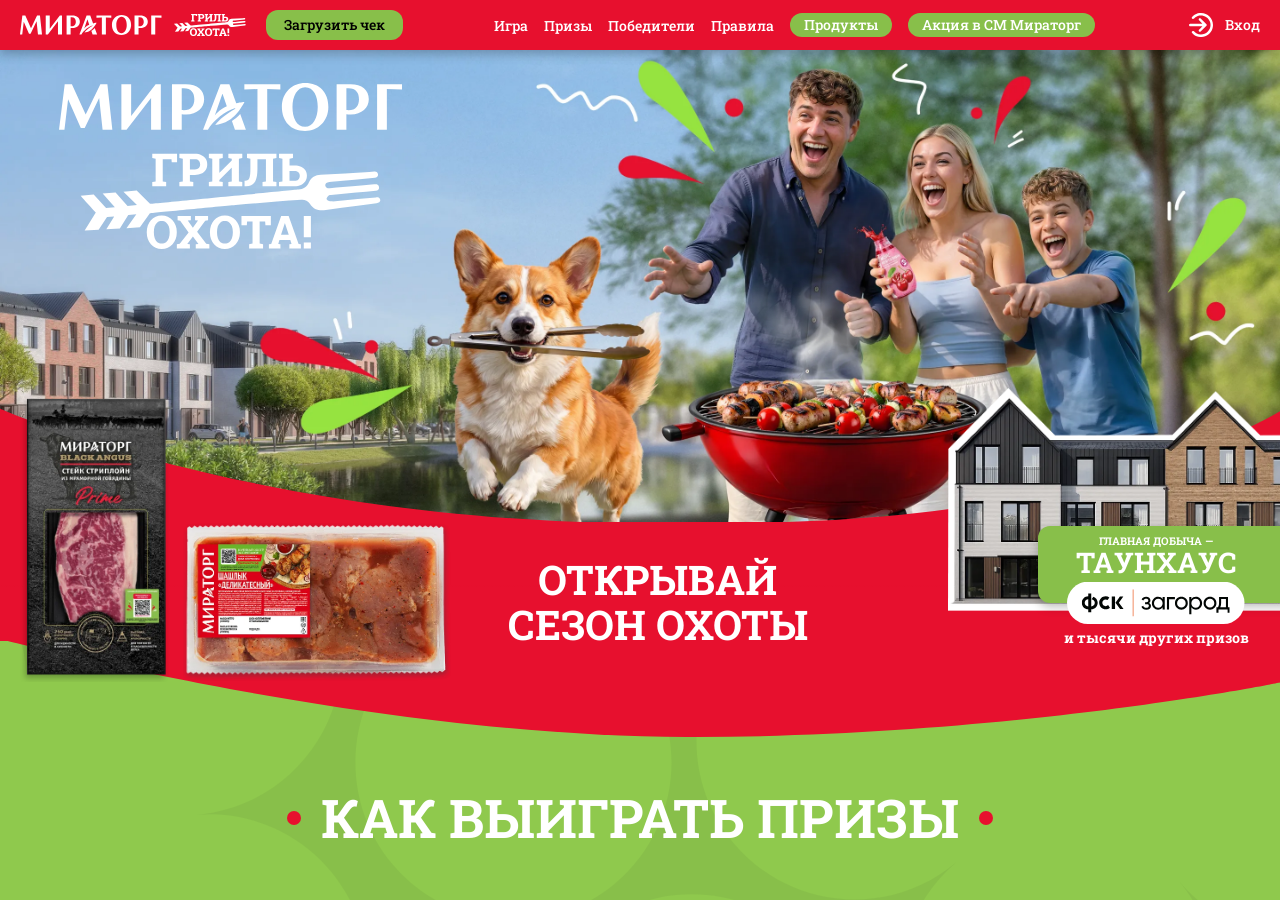
==== commit 9c58d900: "new fixes" ====
--- a/index.html
+++ b/index.html
@@ -137,10 +137,16 @@
                     <div class="swiper-slide">
                       <img src="./assets/img/how-to-winn/3.webp" alt="" />
                       <h3>ОБМЕНИВАЙ СТРЕЛЫ <br />НА ПРИЗЫ</h3>
+                      <a href="#prizes" class="button" onclick="document.querySelector('#prizes [data-prizes-nav=&quot;2&quot;]')?.click()"
+                        ><span>Призы</span></a
+                      >
                     </div>
                     <div class="swiper-slide">
                       <img src="./assets/img/how-to-winn/4.webp" alt="" />
                       <h3>ПОЛУЧАЙ ШАНС <br />ВЫИГРАТЬ ТАУНХАУС</h3>
+                      <a href="#prizes" class="button" onclick="document.querySelector('#prizes [data-prizes-nav=&quot;0&quot;]')?.click()"
+                        ><span>Главный приз</span></a
+                      >
                     </div>
                   </div>
                 </div>
--- a/assets/css/styles.min.css
+++ b/assets/css/styles.min.css
@@ -1 +1 @@
-:root{--font: 'roboto-slab', sans-serif;--montserrat: 'montserrat', sans-serif;--serif: 'robotoserif', sans-serif;--white: #ffffff;--grey: #eef2ec;--black: #000000;--yellow: #e9cc29;--green: #88bf4a;--green-dark: #5b941b;--red: #e7102e;--red-dark: #b10000;--red-light: #eb4561;--invalid: #ffe26b}:root{font-synthesis:none;text-rendering:optimizeLegibility;-webkit-font-smoothing:antialiased;-moz-osx-font-smoothing:grayscale;outline:none;-webkit-tap-highlight-color:rgba(0,0,0,0);-webkit-backface-visibility:hidden;backface-visibility:hidden}*,*:before,*:after{padding:0;margin:0;-webkit-box-sizing:border-box;box-sizing:border-box;-webkit-tap-highlight-color:rgba(0,0,0,0)}html,body,.body{font-family:var(--font);font-size:14px;font-weight:400;height:100%;z-index:0}.body{width:100%;position:relative;overflow-x:hidden;overflow-y:auto;-ms-scroll-chaining:none;overscroll-behavior:none;font-family:var(--font);color:var(--white);background:var(--red);-webkit-overflow-scrolling:touch}.body.grey-bg{background:#eef2ec;color:var(--black)}.body.body--page{background:var(--white);color:var(--black)}img{display:block;-o-object-fit:cover;object-fit:cover;-webkit-user-select:none;-moz-user-select:none;-ms-user-select:none;user-select:none}h1,h2,h3,h4,h5,h6,b strong{color:inherit;font-family:var(--font);font-weight:700}a{color:inherit;text-decoration:none}ul,ol,menu{list-style:none}fieldset{border:none}button{position:relative;border:none;cursor:pointer;background:none;color:inherit}button:disabled{cursor:auto;pointer-events:none}.main{display:block;-webkit-box-flex:1;-ms-flex:1;flex:1;-webkit-box-pack:center;-ms-flex-pack:center;justify-content:center;-webkit-box-align:start;-ms-flex-align:start;align-items:flex-start;-ms-flex-line-pack:start;align-content:flex-start;position:relative;width:100%;height:auto}@media(max-width: 1279px)and (orientation: portrait),(max-width: 1023px){.main{min-height:calc(100svh - 430px)}}.container{display:block;position:relative;margin:0 auto;width:100%;max-width:1440px;padding:0px 20px;z-index:1}@media(max-width: 1439px){.container{max-width:1200px}}@media(max-width: 1279px){.container{max-width:1024px}}@media(max-width: 1023px){.container{max-width:768px}}.section{display:block;width:100%;position:relative;overflow:hidden;z-index:1}.section.full{min-height:100svh}.section.visible{overflow:visible}.preloader{display:-webkit-box;display:-ms-flexbox;display:flex;-webkit-box-pack:center;-ms-flex-pack:center;justify-content:center;-webkit-box-align:center;-ms-flex-align:center;align-items:center;-ms-flex-line-pack:center;align-content:center;position:fixed;overflow:hidden;width:100%;height:100%;left:0px;top:0px;z-index:200;background:var(--red);-webkit-transition:1s;transition:1s;opacity:1;visibility:visible;pointer-events:all}.preloader.hidden{pointer-events:none;opacity:0}.preloader.hidden span{-webkit-transform:scale(0);-ms-transform:scale(0);transform:scale(0)}.preloader span{width:30%;max-width:300px;height:170px;display:-webkit-inline-box;display:-ms-inline-flexbox;display:inline-flex;position:relative;-webkit-box-pack:center;-ms-flex-pack:center;justify-content:center;-webkit-box-align:center;-ms-flex-align:center;align-items:center;-ms-flex-line-pack:center;align-content:center;-webkit-transition:1s;transition:1s;-webkit-transform:scale(1);-ms-transform:scale(1);transform:scale(1);z-index:3}@media(max-width: 1023px){.preloader span{width:180px}}.preloader span img{position:absolute;width:100%;-webkit-animation:bounce 3s ease-out infinite;animation:bounce 3s ease-out infinite}@font-face{font-family:"roboto-slab";src:url("../fonts/robotoslab-regular.woff2") format("woff2"),url("../fonts/robotoslab-regular.woff") format("woff");font-weight:400;font-style:normal;font-display:swap}@font-face{font-family:"roboto-slab";src:url("../fonts/robotoslab-medium.woff2") format("woff2"),url("../fonts/robotoslab-medium.woff") format("woff");font-weight:500;font-style:normal;font-display:swap}@font-face{font-family:"roboto-slab";src:url("../fonts/robotoslab-bold.woff2") format("woff2"),url("../fonts/robotoslab-bold.woff") format("woff");font-weight:700;font-style:normal;font-display:swap}@font-face{font-family:"montserrat";src:url("../fonts/montserrat-regular.woff2") format("woff2"),url("../fonts/montserrat-regular.woff") format("woff");font-weight:400;font-style:normal;font-display:swap}@font-face{font-family:"robotoserif";src:url("../fonts/robotoserif-regular.woff2") format("woff2"),url("../fonts/robotoserif-regular.woff") format("woff");font-weight:400;font-style:normal;font-display:swap}.title{display:block;width:100%;margin:0 auto;line-height:1.1;text-align:center}.title.red{color:var(--red)}.title.circles{display:-webkit-box;display:-ms-flexbox;display:flex;-webkit-box-pack:center;-ms-flex-pack:center;justify-content:center;-webkit-box-align:center;-ms-flex-align:center;align-items:center;width:100%;gap:20px}.title.circles:before,.title.circles:after{content:"";display:block;width:clamp(14px,1.1111vw,16px);height:clamp(14px,1.1111vw,16px);border-radius:16px;-ms-flex-negative:0;flex-shrink:0;background:var(--red)}.title.circles.green:before,.title.circles.green:after{background:var(--green)}.title.ta--l{text-align:left}.title.upper{text-transform:uppercase}.title.title--20{font-size:clamp(14px,1.3889vw,20px)}.title.title--26{font-size:clamp(26px,1.8056vw,26px)}.title.title--28{font-size:clamp(22px,1.9444vw,50px)}.title.title--40{font-size:clamp(26px,2.7778vw,40px)}.title.title--42{font-size:clamp(32px,2.9167vw,42px)}.title.title--46{font-size:clamp(40px,3.1944vw,82px)}.title.title--60{font-size:clamp(40px,4.1667vw,60px);text-transform:uppercase}.title.title--64{font-size:clamp(40px,4.4444vw,64px);text-transform:uppercase}.subtitle{font-size:clamp(20px,1.6667vw,24px);line-height:1.2;font-weight:400;text-align:center}:root{--input-font-family: var(--font);--input-font-size: 14px;--input-font-weight: 400;--input-text-transform: auto;--input-height: 36px;--input-padding: 0px 14px;--input-background: var(--white);--input-border: 2px solid var(--white);--input-border-radius: 5px;--input-color: var(--black);--input-placeholder-color: var(--black);--input-placeholder-opacity: 0.6;--invalid-border: 2px solid var(--yellow);--invalid-color: var(--invalid);--form-gap: 14px}@media(max-width: 1439px){:root{--input-height: 36px;--input-font-size: 14px;--input-border-radius: 5px}}.form{display:-webkit-box;display:-ms-flexbox;display:flex;position:relative;-ms-flex-wrap:wrap;flex-wrap:wrap;width:100%;margin-left:auto;margin-right:auto;gap:var(--form-gap)}.form fieldset{display:-webkit-box;display:-ms-flexbox;display:flex;position:relative;width:100%;-webkit-box-orient:vertical;-webkit-box-direction:normal;-ms-flex-direction:column;flex-direction:column;gap:14px}.label{display:block;width:100%;position:relative;color:inherit}.label .label__text{display:block;width:100%;padding:0px 4px;font-size:10px;font-family:var(--font);opacity:.5;font-weight:500;text-align:left;padding-bottom:5px}.label .placeholder{display:-webkit-box;display:-ms-flexbox;display:flex;position:absolute;width:0px;height:100%;left:18px;top:-2px}@media(max-width: 767px){.label .placeholder{top:0px}}.label .placeholder{-ms-flex-wrap:wrap;flex-wrap:wrap;-webkit-box-pack:start;-ms-flex-pack:start;justify-content:flex-start;-webkit-box-align:center;-ms-flex-align:center;align-items:center;-ms-flex-line-pack:center;align-content:center;color:var(--black);opacity:.6;-webkit-transform:scale(1) translate(0px, 0px);-ms-transform:scale(1) translate(0px, 0px);transform:scale(1) translate(0px, 0px);-webkit-transition:-webkit-transform .2s;transition:-webkit-transform .2s;transition:transform .2s;transition:transform .2s, -webkit-transform .2s;pointer-events:none;white-space:nowrap}.input{width:100%;height:var(--input-height);background:var(--input-background);border:var(--input-border);border-radius:var(--input-border-radius);font-family:var(--input-font-family);font-size:var(--input-font-size);font-weight:var(--input-font-weight);color:var(--input-color);padding:var(--input-padding);text-transform:var(--input-text-transform);outline:none;-webkit-appearance:none;-moz-appearance:none;appearance:none;-webkit-transition:.3s;transition:.3s;-webkit-box-shadow:none;box-shadow:none;resize:none}.input::-webkit-input-placeholder{opacity:.7;-webkit-transition:opacity .3s ease 0s;transition:opacity .3s ease 0s}.input::-moz-placeholder{opacity:.7;-moz-transition:opacity .3s ease 0s;transition:opacity .3s ease 0s}.input:-ms-input-placeholder{opacity:.7;-ms-transition:opacity .3s ease 0s;transition:opacity .3s ease 0s}.input::-ms-input-placeholder{opacity:.7;-ms-transition:opacity .3s ease 0s;transition:opacity .3s ease 0s}.input::placeholder{opacity:.7;-webkit-transition:opacity .3s ease 0s;transition:opacity .3s ease 0s}.input:focus::-webkit-input-placeholder{opacity:0}.input:focus::-moz-placeholder{opacity:0}.input:focus:-ms-input-placeholder{opacity:0}.input:focus::-ms-input-placeholder{opacity:0}.input:focus::placeholder{opacity:0}.input.input--textarea{height:100px}.input.invalid{border:var(--invalid-border);color:var(--red)}.input:not(:-moz-placeholder)+.placeholder{transform:scale(0.7) translate(0px, -18px)}.input:not(:-ms-input-placeholder)+.placeholder{-ms-transform:scale(0.7) translate(0px, -18px);transform:scale(0.7) translate(0px, -18px)}.input:focus+.placeholder,.input:not(:placeholder-shown)+.placeholder{-webkit-transform:scale(0.7) translate(0px, -18px);-ms-transform:scale(0.7) translate(0px, -18px);transform:scale(0.7) translate(0px, -18px)}.input:-webkit-autofill{-webkit-box-shadow:0 0 0px 1000px rgba(0,0,0,0) inset !important;box-shadow:0 0 0px 1000px rgba(0,0,0,0) inset !important;-webkit-text-fill-color:var(--input-color) !important;font-size:var(--input-font-size) !important;font-family:var(--input-font-family) !important;-webkit-transition:background-color 9999s ease-in-out 0s;transition:background-color 9999s ease-in-out 0s}.inputError{display:block;width:100%;height:0px;position:absolute;left:0px;text-align:left;overflow:hidden;-webkit-transition:.3s;transition:.3s;color:var(--invalid);font-size:14px;font-family:var(--font);z-index:20;pointer-events:none}.inputError span{display:inline-block;position:relative;padding:5px 14px;color:var(--black);font-weight:500;font-size:11px;background:var(--yellow);-webkit-box-shadow:0px 3px 10px rgba(0,0,0,.2);box-shadow:0px 3px 10px rgba(0,0,0,.2);top:0px;left:0px;margin-top:5px}.inputError span:before{content:"";width:8px;height:8px;background:var(--yellow);position:absolute;left:9px;top:-3px;-webkit-transform:scaleX(1.5) rotate(45deg);-ms-transform:scaleX(1.5) rotate(45deg);transform:scaleX(1.5) rotate(45deg)}.radio,.checkbox{display:none}.radio+.label__text,.checkbox+.label__text{display:-webkit-inline-box;display:-ms-inline-flexbox;display:inline-flex;-ms-flex-wrap:wrap;flex-wrap:wrap;-webkit-box-align:center;-ms-flex-align:center;align-items:center;-ms-flex-line-pack:center;align-content:center;position:relative;width:100%;min-height:26px;padding:0px;padding-left:40px;color:inherit;opacity:1;cursor:pointer;font-size:14px;line-height:1}.radio+.label__text span,.checkbox+.label__text span{display:inline;font-size:12px;line-height:1.2}.radio+.label__text span a,.checkbox+.label__text span a{display:inline;width:auto;margin:0;text-align:left;color:var(--yellow)}@media(hover: hover){.radio+.label__text span a:hover,.checkbox+.label__text span a:hover{text-decoration:underline}}.radio+.label__text:before,.checkbox+.label__text:before{content:"";display:block;position:absolute;left:0px;top:50%;-webkit-transform:translate(0%, -50%);-ms-transform:translate(0%, -50%);transform:translate(0%, -50%);width:26px;height:26px;border-radius:6px;border:2px solid var(--white);background:rgba(0,0,0,0);-webkit-transition:border .3s;transition:border .3s}.radio:checked+.label__text:before,.checkbox:checked+.label__text:before{background:var(--white) url("../img/svg/checkbox.svg") no-repeat center center;background-size:100% 100%}.radio.invalid+.label__text+.inputError,.checkbox.invalid+.label__text+.inputError{top:30px}.radio.invalid+.label__text,.checkbox.invalid+.label__text{color:var(--invalid)}.radio.invalid+.label__text:before,.checkbox.invalid+.label__text:before{border:2px solid var(--invalid)}.choices{background:none;border-radius:5px;width:100%;height:36px !important;background:var(--white);font-family:var(--font);text-align:left;border:none;margin:0 auto;z-index:10}.choices.is-open{border-radius:5px 5px 0px 0px}.choices.is-open .choices__inner{border-radius:5px 5px 0px 0px}.choices[data-type*=select-one] .choices__input{padding:0;border-bottom:none;background-color:none;margin:0}.choices__inner{width:calc(100% - 40px);text-align:left;border:none;padding:0 !important;border-radius:0px 0px 5px 5px;font-size:14px;font-weight:500;color:var(--black);overflow:hidden}.choices__list{border:none !important;overflow:hidden;padding:0px;background:none}.choices__list.choices__list--single{background:none !important;padding:0px 14px !important}.choices__list.choices__list--single>.choices__item{margin:0;height:36px;padding:0px !important;font-size:14px;margin-top:0}.choices__list--dropdown{left:0px;width:100% !important;border-radius:0px 0px 5px 5px !important;border:none !important;border-top:none !important;font-size:14px !important;font-weight:500;text-align:left;background:var(--white) !important}.choices__list--dropdown.is-active{background:none}.choices__list--dropdown .choices__item{background:var(--white);opacity:1}.choices__list--dropdown .choices__item.is-highlighted{background:rgba(0,0,0,.1) !important}.choices__item{display:block;background:none;-webkit-box-shadow:none;box-shadow:none;font-size:14px !important;width:100%;margin:0 auto;padding:0 !important;color:var(--black)}.choices__item.choices__item--selectable{display:-webkit-box;display:-ms-flexbox;display:flex;-webkit-box-pack:start;-ms-flex-pack:start;justify-content:flex-start;-webkit-box-align:center;-ms-flex-align:center;align-items:center;-ms-flex-line-pack:center;align-content:center;height:36px;padding:0px 14px !important}.choices__item:before,.choices__item:after{content:none !important}.choices[data-type*=select-one]::after{width:24px;height:24px;border:none !important;margin:0 !important;top:50%;right:6px;background:url("../img/svg/select.svg") no-repeat center center;-webkit-transform:translate(0px, -50%) rotate(0deg);-ms-transform:translate(0px, -50%) rotate(0deg);transform:translate(0px, -50%) rotate(0deg);-webkit-transition:.3s;transition:.3s}.choices.is-open[data-type*=select-one]::after{-webkit-transform:translate(0px, -50%) rotate(180deg);-ms-transform:translate(0px, -50%) rotate(180deg);transform:translate(0px, -50%) rotate(180deg)}.buttons{display:-webkit-box;display:-ms-flexbox;display:flex;position:relative;width:100%;-webkit-box-orient:vertical;-webkit-box-direction:normal;-ms-flex-direction:column;flex-direction:column;gap:12px}.button{display:-webkit-box;display:-ms-flexbox;display:flex;height:53px;-webkit-box-pack:center;-ms-flex-pack:center;justify-content:center;-webkit-box-align:center;-ms-flex-align:center;align-items:center;-ms-flex-line-pack:center;align-content:center;position:relative;overflow:hidden;border-radius:12px;padding:0px 30px;background:var(--red);font-family:var(--font);font-weight:500}.button span{display:block;font-size:18px;line-height:1.2;-webkit-transition:color .5s ease-out 0s;transition:color .5s ease-out 0s}@media(max-width: 1439px){.button{height:50px}.button span{font-size:16px;line-height:1.4}}.button>*{z-index:1;pointer-events:none}.button:before,.button:after{content:"";display:block;position:absolute;left:0px;top:0px;width:100%;height:100%;background:var(--black);z-index:0;-webkit-transition:-webkit-transform .5s ease-out 0s;transition:-webkit-transform .5s ease-out 0s;transition:transform .5s ease-out 0s;transition:transform .5s ease-out 0s, -webkit-transform .5s ease-out 0s;border-radius:10px}.button:before{-webkit-transform:translate(-101%, 0%);-ms-transform:translate(-101%, 0%);transform:translate(-101%, 0%)}.button:after{-webkit-transform:translate(101%, 0%);-ms-transform:translate(101%, 0%);transform:translate(101%, 0%)}@media(hover: hover){.button:hover:before,.button:hover:after{-webkit-transform:translate(0%, 0%);-ms-transform:translate(0%, 0%);transform:translate(0%, 0%)}}.button.big{height:64px;padding:0px 40px}.button.big span{font-size:24px}.button.medium{height:34px;padding:0px 20px}.button.medium span{font-size:16px}@media(max-width: 1439px){.button.medium{height:30px;padding:0px 18px}.button.medium span{font-size:14px}}@media(max-width: 1279px){.button.medium{height:40px;padding:0px 32px}.button.medium span{font-size:20px}}.button.small{height:28px;border-radius:20px;padding:0px 14px}.button.small span{font-size:16px}@media(max-width: 1439px){.button.small{height:24px;padding:0px 14px}.button.small span{font-size:14px}}@media(max-width: 1279px){.button.small{height:34px;padding:0px 16px}.button.small span{font-size:20px}}.button.green{background:var(--green)}.button.white{background:var(--white);-webkit-box-shadow:0px 4px 10px rgba(0,0,0,.15);box-shadow:0px 4px 10px rgba(0,0,0,.15)}.button.white:before,.button.white:after{background:var(--black)}.button.white span{font-size:16px;color:var(--black)}@media(hover: hover){.button.white:hover span{color:var(--white)}}.button.green-white{background:var(--green)}.button.green-white:before,.button.green-white:after{background:var(--white)}.button.green-white span{color:var(--black)}.button.full{width:100%;padding:0px 10px}.burger{display:none}.header{position:sticky;display:-webkit-box;display:-ms-flexbox;display:flex;-webkit-box-pack:justify;-ms-flex-pack:justify;justify-content:space-between;-webkit-box-align:center;-ms-flex-align:center;align-items:center;-ms-flex-line-pack:center;align-content:center;top:0px;left:0px;z-index:20;width:100%;height:64px;margin-bottom:-64px;-ms-flex-negative:0;flex-shrink:0;background:var(--red);color:var(--white);-webkit-box-shadow:0px 4px 10px rgba(0,0,0,.25);box-shadow:0px 4px 10px rgba(0,0,0,.25);padding:0px 20px;gap:20px}@media(min-width: 1500px){.header{padding:0px 32px}}@media(max-width: 1439px){.header{height:50px;margin-bottom:-50px}}@media(max-width: 1279px){.header{margin-bottom:-40px}}@media(max-width: 1023px){.header{margin-bottom:0px}}.header__buttons{display:-webkit-box;display:-ms-flexbox;display:flex;position:relative;-webkit-box-align:center;-ms-flex-align:center;align-items:center;-ms-flex-line-pack:center;align-content:center;gap:12px}.header__buttons .logo-miratorg{width:185px}@media(max-width: 1439px){.header__buttons .logo-miratorg{width:142px}}.header__buttons .logo-grill{width:95px}@media(max-width: 1439px){.header__buttons .logo-grill{width:72px}}.header__buttons span{font-size:16px;line-height:1.1;font-family:var(--font);font-weight:500}@media(max-width: 1439px){.header__buttons span{font-size:14px}}.header__buttons img,.header__buttons svg{display:block}.navigation{display:-webkit-box;display:-ms-flexbox;display:flex;-webkit-box-align:center;-ms-flex-align:center;align-items:center;-webkit-box-pack:center;-ms-flex-pack:center;justify-content:center;z-index:2;-webkit-box-flex:1;-ms-flex:1;flex:1}@media(max-width: 560px){.header__auth .header__buttons span{display:none}}.menu{display:-webkit-inline-box;display:-ms-inline-flexbox;display:inline-flex;-webkit-box-flex:1;-ms-flex:1;flex:1;-ms-flex-wrap:wrap;flex-wrap:wrap;-webkit-box-pack:center;-ms-flex-pack:center;justify-content:center;-webkit-box-align:center;-ms-flex-align:center;align-items:center;-ms-flex-line-pack:center;align-content:center;gap:20px}@media(max-width: 1439px){.menu{gap:16px}}@media(min-width: 1500px){.menu{gap:26px}}.menu li.extra{display:none}.menu li .menu__link{font-size:16px;font-weight:500;line-height:1;-webkit-transition:color .3s;transition:color .3s;cursor:pointer}@media(max-width: 1439px){.menu li .menu__link{font-size:14px}}.menu li .menu__link.active{color:var(--green)}.menu li .menu__link:hover{color:var(--green)}.menu li:first-child{margin-right:auto}.menu li.last{margin-right:auto}@media(max-width: 1279px){.menu{gap:20px}.menu li .menu__link{font-size:16px}}@media(max-width: 1279px){.burger{display:-webkit-box;display:-ms-flexbox;display:flex;position:relative;right:10px;-webkit-box-pack:center;-ms-flex-pack:center;justify-content:center;-webkit-box-align:center;-ms-flex-align:center;align-items:center;-ms-flex-line-pack:center;align-content:center;width:20px;height:50px;background:var(--brown);font-size:0px;z-index:2;margin-left:auto;margin-right:-10px;-ms-flex-negative:0;flex-shrink:0}.burger span,.burger:before,.burger:after{position:absolute;height:3px;border-radius:1.5px;background:var(--white);-webkit-transition:.6s;transition:.6s;opacity:1;z-index:1}.burger:before{content:"";width:20px}.burger:after{content:"";width:20px}.burger span{width:20px;-webkit-transform:translate(0px, 0px);-ms-transform:translate(0px, 0px);transform:translate(0px, 0px)}.burger:before{-webkit-transform:translate(0px, -8px) rotate(0deg);-ms-transform:translate(0px, -8px) rotate(0deg);transform:translate(0px, -8px) rotate(0deg)}.burger:after{-webkit-transform:translate(0px, 8px) rotate(0deg);-ms-transform:translate(0px, 8px) rotate(0deg);transform:translate(0px, 8px) rotate(0deg)}.burger.open span{-webkit-transform:translate(10px, 0px);-ms-transform:translate(10px, 0px);transform:translate(10px, 0px);opacity:0}.burger.open:before{-webkit-transform:translate(0px, 0px) rotate(45deg);-ms-transform:translate(0px, 0px) rotate(45deg);transform:translate(0px, 0px) rotate(45deg)}.burger.open:after{-webkit-transform:translate(0px, 0px) rotate(-45deg);-ms-transform:translate(0px, 0px) rotate(-45deg);transform:translate(0px, 0px) rotate(-45deg)}.header__buttons{z-index:1}.header__buttons span{font-size:20px}.navigation{position:fixed;-webkit-box-align:start;-ms-flex-align:start;align-items:flex-start;width:100%;height:100vh;overflow-x:hidden;overflow-y:auto;scrollbar-width:none;-ms-overflow-style:none;top:0px;right:0px;background:var(--red);-webkit-transform:translate(0%, 0%);-ms-transform:translate(0%, 0%);transform:translate(0%, 0%);-webkit-transition:opacity .3s ease .3s;transition:opacity .3s ease .3s;opacity:0;pointer-events:none;padding:0px;z-index:0}.navigation::-webkit-scrollbar{width:0px;height:0px;display:none}.navigation .menu{-webkit-transition:opacity .3s ease 0s,-webkit-transform .3s ease 0s;transition:opacity .3s ease 0s,-webkit-transform .3s ease 0s;transition:transform .3s ease 0s,opacity .3s ease 0s;transition:transform .3s ease 0s,opacity .3s ease 0s,-webkit-transform .3s ease 0s;opacity:0;-webkit-transform:translate(0%, -20%);-ms-transform:translate(0%, -20%);transform:translate(0%, -20%)}.navigation.open{pointer-events:all;opacity:1;-webkit-transform:translate(0%, 0%);-ms-transform:translate(0%, 0%);transform:translate(0%, 0%);-webkit-transition:opacity .3s ease 0s;transition:opacity .3s ease 0s}.navigation.open .menu{-webkit-transition:opacity .5s ease 0s,-webkit-transform .5s ease 0s;transition:opacity .5s ease 0s,-webkit-transform .5s ease 0s;transition:transform .5s ease 0s,opacity .5s ease 0s;transition:transform .5s ease 0s,opacity .5s ease 0s,-webkit-transform .5s ease 0s;opacity:1;-webkit-transform:translate(0%, 0%);-ms-transform:translate(0%, 0%);transform:translate(0%, 0%)}.menu{padding:80px 30px 50px 30px;width:100%;max-width:768px;min-height:100svh;-ms-flex-wrap:nowrap;flex-wrap:nowrap;-webkit-box-orient:vertical;-webkit-box-direction:normal;-ms-flex-direction:column;flex-direction:column;-webkit-box-pack:start;-ms-flex-pack:start;justify-content:flex-start;-webkit-box-align:center;-ms-flex-align:center;align-items:center;-ms-flex-line-pack:center;align-content:center;gap:30px}}@media(max-width: 1279px)and (max-width: 767px){.menu{padding:60px 20px 40px 20px}}@media(max-width: 1279px){.menu li{-webkit-box-ordinal-group:2;-ms-flex-order:1;order:1}.menu li.extra{display:-webkit-box;display:-ms-flexbox;display:flex}.menu li:first-child{-webkit-box-ordinal-group:3;-ms-flex-order:2;order:2;margin-right:0;margin-top:auto}.menu li:first-child+li{margin-top:auto}.menu li:first-child .button{min-width:290px;height:54px;background:var(--white)}.menu li:first-child .button span{color:var(--black);line-height:1.1}.menu li.last{margin-right:0}.menu li .menu__link{font-size:22px;font-weight:500}.menu li .button.small{height:40px;padding-left:20px;padding-right:20px}.menu li .button.small span{font-size:22px;font-weight:500}@supports(-webkit-touch-callout: none){.menu li .button.small span{padding-bottom:3px}}}.stycky-button{display:-webkit-box;display:-ms-flexbox;display:flex;-webkit-box-orient:vertical;-webkit-box-direction:normal;-ms-flex-direction:column;flex-direction:column;-webkit-box-pack:center;-ms-flex-pack:center;justify-content:center;-webkit-box-align:center;-ms-flex-align:center;align-items:center;position:fixed;z-index:19;gap:8px;width:150px;height:150px;left:32px;bottom:32px;border-radius:150px;cursor:pointer;-webkit-transition:-webkit-transform .7s ease-in-out 0s;transition:-webkit-transform .7s ease-in-out 0s;transition:transform .7s ease-in-out 0s;transition:transform .7s ease-in-out 0s, -webkit-transform .7s ease-in-out 0s;-webkit-transform:translate(0px, 200px);-ms-transform:translate(0px, 200px);transform:translate(0px, 200px);background:rgba(188,5,31,.898);backdrop-filter:blur(5px);color:var(--white)}.stycky-button span{font-family:var(--font);font-weight:700;text-transform:uppercase;font-size:20px;line-height:1}.stycky-button:before,.stycky-button:after{content:"";display:block;position:relative;width:60px;height:10px;background:url("../img/svg/fork.svg") no-repeat center center/contain}.stycky-button:after{-webkit-transform:scaleX(-1);-ms-transform:scaleX(-1);transform:scaleX(-1)}.stycky-button.active{-webkit-transform:translate(0px, 0px);-ms-transform:translate(0px, 0px);transform:translate(0px, 0px)}.stycky-button.active.end{-webkit-transform:translate(0px, 200px);-ms-transform:translate(0px, 200px);transform:translate(0px, 200px)}@media(max-width: 1439px){.stycky-button{gap:2px;width:100px;height:100px;left:10px;bottom:10px}.stycky-button span{font-size:14px}.stycky-button:before,.stycky-button:after{width:40px}}@media(max-width: 1279px){.stycky-button{width:84px;height:84px}.stycky-button span{font-size:11px}.stycky-button:before,.stycky-button:after{width:34px}}.tabs{width:100%;display:block}.tabs-navigation{display:-webkit-box;display:-ms-flexbox;display:flex;position:relative;width:100%;-webkit-box-pack:stretch;-ms-flex-pack:stretch;justify-content:stretch;-webkit-box-align:center;-ms-flex-align:center;align-items:center;-ms-flex-line-pack:center;align-content:center;overflow:hidden;border-radius:24px 24px 0px 0px;background:var(--red-dark)}.tabs-navigation li{-webkit-box-flex:1;-ms-flex:1;flex:1}.tabs-navigation li:first-child{-webkit-box-flex:0;-ms-flex:none;flex:none;-ms-flex-negative:0;flex-shrink:0;width:36%}.tabs-navigation li button{display:-webkit-box;display:-ms-flexbox;display:flex;position:relative;width:100%;-ms-flex-wrap:wrap;flex-wrap:wrap;-webkit-box-pack:center;-ms-flex-pack:center;justify-content:center;-webkit-box-align:center;-ms-flex-align:center;align-items:center;-ms-flex-line-pack:center;align-content:center;min-height:66px;border-radius:24px 24px 0px 0px;background:rgba(0,0,0,0);-webkit-transition:.3s;transition:.3s;font-size:24px;font-weight:500;font-family:var(--font);text-transform:uppercase}@media(max-width: 767px){.tabs-navigation li button{min-height:56px;font-size:22px}}.tabs-navigation li button.active{background:var(--red);pointer-events:none}.tab{display:block;width:100%;position:relative;overflow:hidden;height:0px;opacity:0;-webkit-transition:.5s;transition:.5s}.tab.active{opacity:1}.swiper{width:100%}.arrow{display:block;position:absolute;width:60px;height:60px}@media(max-width: 1439px){.arrow{width:50px;height:50px}}@media(max-width: 1023px){.arrow{width:40px;height:40px}}.arrow{border-radius:60px;background:var(--green);overflow:hidden;cursor:pointer;-webkit-transition:.3s;transition:.3s;z-index:4}.arrow.swiper-button-disabled{opacity:0;pointer-events:none}.arrow[data-arrow-prev]{left:0px;top:50%;-webkit-transform:translate(-50%, -50%);-ms-transform:translate(-50%, -50%);transform:translate(-50%, -50%);background:var(--green) url("../img/svg/arrow-left.svg") no-repeat center center}.arrow[data-arrow-prev].red{background:var(--red) url("../img/svg/arrow-left.svg") no-repeat center center}.arrow[data-arrow-prev].white{background:var(--white) url("../img/svg/arrow-left-red.svg") no-repeat center center}@media(hover: hover){.arrow[data-arrow-prev]:hover{background:var(--black) url("../img/svg/arrow-left.svg") no-repeat center center}}.arrow[data-arrow-next]{right:0px;top:50%;-webkit-transform:translate(50%, -50%);-ms-transform:translate(50%, -50%);transform:translate(50%, -50%);background:var(--green) url("../img/svg/arrow-right.svg") no-repeat center center}.arrow[data-arrow-next].red{background:var(--red) url("../img/svg/arrow-right.svg") no-repeat center center}.arrow[data-arrow-next].white{background:var(--white) url("../img/svg/arrow-right-red.svg") no-repeat center center}@media(hover: hover){.arrow[data-arrow-next]:hover{background:var(--black) url("../img/svg/arrow-right.svg") no-repeat center center}}.swiper-pagination{display:-webkit-box;display:-ms-flexbox;display:flex;position:relative;width:364px !important;max-width:calc(100% - 40px);height:12px;margin-left:auto;margin-right:auto;margin-top:24px;-webkit-box-pack:center;-ms-flex-pack:center;justify-content:center;-webkit-box-align:center;-ms-flex-align:center;align-items:center;-ms-flex-line-pack:center;align-content:center;top:0px !important;left:0px !important;bottom:0px !important;-webkit-transform:translate(0%, 0%) !important;-ms-transform:translate(0%, 0%) !important;transform:translate(0%, 0%) !important;gap:2px;overflow:visible}@media(max-width: 767px){.swiper-pagination{margin-top:14px}}.swiper-pagination .swiper-pagination-bullet{-webkit-box-flex:1;-ms-flex:1;flex:1;width:auto !important;height:8px !important;border-radius:0px !important;background:hsla(0,0%,100%,.5);-webkit-transform:scale(1) translate(0px, 0px) !important;-ms-transform:scale(1) translate(0px, 0px) !important;transform:scale(1) translate(0px, 0px) !important;left:0px !important;margin:0 !important;opacity:1;-webkit-box-shadow:inset 0px 4px 4px rgba(0,0,0,0);box-shadow:inset 0px 4px 4px rgba(0,0,0,0);-webkit-transition:background .3s !important;transition:background .3s !important}.swiper-pagination .swiper-pagination-bullet:first-child{border-radius:20px 0px 0px 20px !important}.swiper-pagination .swiper-pagination-bullet:last-child{border-radius:0px 20px 20px 0px !important}.swiper-pagination .swiper-pagination-bullet.swiper-pagination-bullet-active{background:#fff}.swiper-pagination.big .swiper-pagination-bullet{width:52px !important}.swiper-pagination.big .swiper-pagination-bullet.swiper-pagination-bullet-active{background:#44caf6;-webkit-box-shadow:inset 4px 4px 10px #00eaff;box-shadow:inset 4px 4px 10px #00eaff}@media(max-width: 767px){.swiper-pagination.big .swiper-pagination-bullet{width:26px !important;height:6px !important;-webkit-box-shadow:inset 0px 2px 2px rgba(0,0,0,.25);box-shadow:inset 0px 2px 2px rgba(0,0,0,.25)}}.section--accordeon{background:var(--white);padding-bottom:60px;overflow:visible}@media(max-width: 1023px){.section--accordeon{padding-bottom:40px}}@media(max-width: 767px){.section--accordeon .container{padding:0px 10px}}.section--accordeon__header{position:relative;background:var(--green);padding:10px 20px;border-radius:80px;cursor:pointer;-webkit-user-select:none;-moz-user-select:none;-ms-user-select:none;user-select:none;outline:none;color:var(--white)}@media(max-width: 767px){.section--accordeon__header{display:-webkit-box;display:-ms-flexbox;display:flex;padding-right:60px;padding-left:24px;min-height:80px;-webkit-box-align:center;-ms-flex-align:center;align-items:center}.section--accordeon__header .title{margin-right:auto;-webkit-box-pack:start;-ms-flex-pack:start;justify-content:flex-start;font-size:30px;text-align:left}.section--accordeon__header .title:before,.section--accordeon__header .title:after{content:none}}.section--accordeon__body{color:var(--black)}[data-accordeon]{display:block;position:relative;width:100%}[data-accordeon] [data-accordeon-header]{cursor:pointer;-webkit-user-select:none;-moz-user-select:none;-ms-user-select:none;user-select:none;outline:none;position:relative}[data-accordeon] [data-accordeon-header]:before{content:"";position:absolute;right:20px;top:50%;width:42px;height:42px;border-radius:42px;background:var(--red) url("../img/svg/arrow-down.svg") no-repeat center center;background-size:24px 12px;-webkit-transform:translate(0%, -50%) rotate(0deg);-ms-transform:translate(0%, -50%) rotate(0deg);transform:translate(0%, -50%) rotate(0deg);-webkit-transition:-webkit-transform .5s ease 0s;transition:-webkit-transform .5s ease 0s;transition:transform .5s ease 0s;transition:transform .5s ease 0s, -webkit-transform .5s ease 0s}@media(max-width: 1279px){[data-accordeon] [data-accordeon-header]:before{right:14px}}@media(max-width: 767px){[data-accordeon] [data-accordeon-header]:before{right:10px}}[data-accordeon].active>[data-accordeon-header]:before{-webkit-transform:translate(0%, -50%) rotate(180deg);-ms-transform:translate(0%, -50%) rotate(180deg);transform:translate(0%, -50%) rotate(180deg)}[data-accordeon-body]{display:block;position:relative;overflow:hidden;width:100%;height:0px}.section--hero{display:-webkit-box;display:-ms-flexbox;display:flex;-webkit-box-orient:vertical;-webkit-box-direction:normal;-ms-flex-direction:column;flex-direction:column;height:auto;z-index:2;background:-webkit-gradient(linear, left top, left bottom, color-stop(80%, var(--red)), color-stop(81%, rgba(0, 0, 0, 0)));background:linear-gradient(var(--red) 80%, rgba(0, 0, 0, 0) 81%)}.section--hero .container{display:-webkit-box;display:-ms-flexbox;display:flex;-ms-flex-wrap:wrap;flex-wrap:wrap;-webkit-box-pack:justify;-ms-flex-pack:justify;justify-content:space-between;-webkit-box-align:end;-ms-flex-align:end;align-items:flex-end;-ms-flex-line-pack:end;align-content:flex-end;max-width:clamp(950px,65.9722vw,1689px);padding-bottom:1vw;margin-top:-2vw}@media(max-width: 1439px){.section--hero .container{max-width:950px}}@media(max-width: 1023px){.section--hero .container{-webkit-box-orient:vertical;-webkit-box-direction:normal;-ms-flex-direction:column;flex-direction:column;-webkit-box-pack:center;-ms-flex-pack:center;justify-content:center;-webkit-box-align:center;-ms-flex-align:center;align-items:center;-ms-flex-line-pack:center;align-content:center;padding-bottom:0px;margin-top:0px}.section--hero .container .hero-title{max-height:90px}}.section--hero .logo{width:26.8%;left:4.583333vw;top:6.5vw}@media(max-width: 1279px){.section--hero .logo{left:5%;top:70px}}@media(max-width: 1023px){.section--hero .logo{top:4.5vw}}@media(max-width: 600px){.section--hero .logo{left:6.4%;top:20px;width:54.4%}}@media(max-width: 500px){.section--hero .logo{left:20px}}.section--hero .house{left:6.5vw}@media(min-width: 1280px){.section--hero .house{top:-34px}}@media(max-width: 1279px){.section--hero .house{left:0vw;max-width:270px}}.section--hero .house .fsk{left:7vw}@media(max-width: 1279px){.section--hero .house .fsk{width:auto;left:0px;padding-right:100px;padding-left:30px;margin:0;margin-left:7vw}}.section--hero .hero-content{-ms-flex-line-pack:center;align-content:center;-webkit-box-align:center;-ms-flex-align:center;align-items:center;margin-top:-40px;background:-webkit-gradient(linear, left top, left bottom, color-stop(30%, var(--red)), color-stop(31%, rgba(0, 0, 0, 0)));background:linear-gradient(180deg, var(--red) 30%, rgba(0, 0, 0, 0) 31%);color:var(--white)}@media(max-width: 1365px){.section--hero .hero-content{margin-top:-20px}}@media(max-width: 1023px){.section--hero .hero-content{margin-top:0px}}@media(max-width: 1279px){.section--hero .house__image{left:0px;right:0px;max-width:110%}.section--hero .hero-products{width:390px}}@media(max-width: 1023px){.section--hero .hero-products{display:-webkit-box;display:-ms-flexbox;display:flex;width:280px;margin-bottom:20px;margin-right:auto;margin-top:-76px}.section--hero .house{width:360px;max-width:360px;height:240px}.section--hero .house .fsk{width:auto;left:100px;padding-right:46px;padding-left:46px;margin:0}}.hero-title{text-align:center;width:clamp(340px,26.25vw,672px)}.hero-title .title{width:100%;text-align:center}@media(max-width: 1023px){.hero-title{display:-webkit-box;display:-ms-flexbox;display:flex;width:auto;margin-bottom:10px}}.sofa{display:block;position:relative;padding:0px}.sofa .fsk{width:clamp(344px,23.8889vw,612px);padding:clamp(20px,1.3889vw,36px) 20px;gap:clamp(5px,0.3472vw,9px);-webkit-transform:translate(0%, 40%);-ms-transform:translate(0%, 40%);transform:translate(0%, 40%)}.sofa .fsk>*{z-index:2}.sofa .fsk:before{content:"";display:block;position:absolute;width:100%;height:100%;left:0px;top:0px;inset:0;background:var(--green);border-radius:clamp(20px,1.3889vw,36px);-webkit-box-shadow:0px 4px 10px rgba(0,0,0,.25);box-shadow:0px 4px 10px rgba(0,0,0,.25);z-index:2}.sofa .fsk img{position:absolute;z-index:1;width:clamp(600px,41.6667vw,1067px);-webkit-transform:translate(34%, -42%);-ms-transform:translate(34%, -42%);transform:translate(34%, -42%)}.sofa .fsk span{font-size:clamp(12px,0.8333vw,21px);line-height:1}.sofa .fsk p{font-size:clamp(30px,2.0833vw,53px);font-weight:700;line-height:1}.sofa .fsk b{font-size:clamp(16px,1.1111vw,28px);font-weight:700;line-height:1}@media(max-width: 1439px){.sofa{padding:0px 150px 0px 0px}.sofa .fsk{width:310px;padding:20px;-webkit-transform:translate(30%, 40%);-ms-transform:translate(30%, 40%);transform:translate(30%, 40%)}.sofa .fsk img{width:550px;-webkit-transform:translate(34%, -42%);-ms-transform:translate(34%, -42%);transform:translate(34%, -42%)}.sofa .fsk span{font-size:12px}.sofa .fsk p{font-size:28px}.sofa .fsk b{font-size:16px}}@media(max-width: 1279px){.sofa{padding:0px 150px 0px 0px}.sofa .fsk{width:280px;-webkit-transform:translate(0%, 40%);-ms-transform:translate(0%, 40%);transform:translate(0%, 40%)}.sofa .fsk img{width:500px;-webkit-transform:translate(34%, -42%);-ms-transform:translate(34%, -42%);transform:translate(34%, -42%)}}@media(max-width: 1023px){.sofa{padding:0px}.sofa .fsk{width:340px;-webkit-transform:translate(0%, 40px);-ms-transform:translate(0%, 40px);transform:translate(0%, 40px);margin-top:80px}.sofa .fsk img{position:relative;z-index:3;margin-top:-120px;width:250px;-webkit-transform:translate(0%, -10px) scaleX(-1);-ms-transform:translate(0%, -10px) scaleX(-1);transform:translate(0%, -10px) scaleX(-1)}.sofa .fsk span{font-size:12px}.sofa .fsk p{font-size:30px}.sofa .fsk b{font-size:16px}}.section--winn{padding:13.5vw 0px 110px 0px;background:url("../img/how-to-winn/bg.svg") no-repeat center center/cover;-webkit-mask-image:-webkit-gradient(linear, left top, left bottom, color-stop(0, #000)),url("../img/how-to-winn/mask-top.svg");-webkit-mask-image:linear-gradient(#000 0 0),url("../img/how-to-winn/mask-top.svg");mask-image:-webkit-gradient(linear, left top, left bottom, color-stop(0, #000)),url("../img/how-to-winn/mask-top.svg");mask-image:linear-gradient(#000 0 0),url("../img/how-to-winn/mask-top.svg");-webkit-mask-repeat:no-repeat,no-repeat;mask-repeat:no-repeat,no-repeat;-webkit-mask-size:100% calc(100% + 2px),100% 7.638888vw;mask-size:100% calc(100% + 2px),100% 7.638888vw;-webkit-mask-position:center,center -2px;mask-position:center,center -2px;-webkit-mask-composite:xor, xor;mask-composite:exclude,exclude;z-index:1;margin-top:-7.2vw;color:var(--white)}.section--winn .container{max-width:1440px}@media(max-width: 1439px){.section--winn .container{max-width:1200px}}.section--winn:after{content:"";display:block;position:absolute;left:0px;bottom:0px;z-index:3;width:100%;height:100px;background:url("../img/how-to-winn/mask-bottom.svg") no-repeat center center;background-size:100% 100%;pointer-events:none}@media(max-width: 1439px){.section--winn{-webkit-mask-size:100% calc(100% + 2px),100% 7.638888vw;mask-size:100% calc(100% + 2px),100% 7.638888vw}}@media(max-width: 1279px){.section--winn{margin-top:-70px;padding:190px 0px 80px 0px}.section--winn:after{background-size:1280px 100%}}@media(max-width: 1023px){.section--winn{margin-top:-50px;padding:100px 0px 80px 0px}}@media(max-width: 767px){.section--winn{margin-top:0px;padding:70px 0px 60px 0px;-webkit-mask-size:100% calc(100% + 2px),105vw 25px;mask-size:100% calc(100% + 2px),105vw 25px}.section--winn:after{background-size:768px 100%}.section--winn .title{-webkit-box-orient:vertical;-webkit-box-direction:normal;-ms-flex-direction:column;flex-direction:column}.section--winn .title:after{content:none}.section--winn .title:before{width:90px;height:20px;background:url("../img/svg/fork.svg") no-repeat center center/contain}}.how-to-winn{display:-webkit-box;display:-ms-flexbox;display:flex;position:relative;width:100%;margin-top:74px;-ms-flex-wrap:wrap;flex-wrap:wrap;-webkit-box-pack:start;-ms-flex-pack:start;justify-content:flex-start}.how-to-winn.how-to-winn--sm .swiper{overflow:visible}.how-to-winn.how-to-winn--sm .swiper-slide h3{min-height:96px}@media(max-width: 767px){.how-to-winn.how-to-winn--sm{padding:0px}.how-to-winn.how-to-winn--sm .swiper-slide h3{min-height:1px}}.how-to-winn .swiper-slide{display:-webkit-box;display:-ms-flexbox;display:flex;position:relative;width:25%;-webkit-box-orient:vertical;-webkit-box-direction:normal;-ms-flex-direction:column;flex-direction:column;-webkit-box-pack:start;-ms-flex-pack:start;justify-content:flex-start;-webkit-box-align:center;-ms-flex-align:center;align-items:center;-ms-flex-line-pack:center;align-content:center;gap:16px;text-align:center}.how-to-winn .swiper-slide>*{z-index:1}.how-to-winn .swiper-slide img{position:relative;width:100%;max-width:242px;margin:0 auto;margin-bottom:-50px;z-index:0}.how-to-winn .swiper-slide h3{font-size:24px;text-transform:uppercase}.how-to-winn .swiper-slide .button{margin-top:10px}.how-to-winn .swiper-slide:before{content:"";position:absolute;width:90px;height:20px;left:100%;top:32%;-webkit-transform:translate(-50%, 0%);-ms-transform:translate(-50%, 0%);transform:translate(-50%, 0%);background:url("../img/svg/fork.svg") no-repeat center center/contain}.how-to-winn .swiper-slide:last-child:before{content:none}.how-to-winn .swiper-slide:nth-child(3):before{-webkit-transform:translate(-60%, 0%);-ms-transform:translate(-60%, 0%);transform:translate(-60%, 0%)}@media(max-width: 1439px){.how-to-winn{margin-top:60px}.how-to-winn .swiper-slide{gap:16px}.how-to-winn .swiper-slide img{max-width:200px}.how-to-winn .swiper-slide h3{font-size:20px}.how-to-winn .swiper-slide:before{width:80px;height:14px}}@media(max-width: 1279px){.how-to-winn{width:80%;margin:0 auto;margin-top:50px;padding:0px 20px}.how-to-winn .swiper{overflow:visible}.how-to-winn .swiper-slide{opacity:0;pointer-events:none;-webkit-transition:opacity .5s;transition:opacity .5s}.how-to-winn .swiper-slide img{max-width:242px}.how-to-winn .swiper-slide h3{font-size:24px}.how-to-winn .swiper-slide:before{-webkit-transition:opacity .5s;transition:opacity .5s;opacity:0}.how-to-winn .swiper-slide.swiper-slide-active,.how-to-winn .swiper-slide.swiper-slide-active+.swiper-slide{opacity:1;pointer-events:all}.how-to-winn .swiper-slide.swiper-slide-active:before{opacity:1}}@media(max-width: 1023px){.how-to-winn{width:calc(100% - 30px)}}@media(max-width: 767px){.how-to-winn{width:94%;max-width:350px;margin-top:30px}.how-to-winn .arrow{top:35%}.how-to-winn .swiper-slide:before{content:none}.how-to-winn .swiper-slide.swiper-slide-active+.swiper-slide{opacity:0;pointer-events:none}}.section--prizes{padding:150px 0px;margin-top:-110px;margin-bottom:-110px;z-index:0;scroll-margin-top:-86px;background:var(--white);color:var(--white)}.section--prizes.arrows-exchange{background:none}@media(max-width: 767px){.section--prizes.arrows-exchange .title--60{font-size:32px}}.prizes{display:block;position:relative;overflow:hidden;width:100%;border-radius:60px;padding:50px;background:var(--red) url("../img/prizes/bg.svg") no-repeat center center/cover}.prizes .swiper{overflow:visible}.prizes-navigation{display:-webkit-box;display:-ms-flexbox;display:flex;position:relative;width:100%;-ms-flex-wrap:wrap;flex-wrap:wrap;-webkit-box-pack:center;-ms-flex-pack:center;justify-content:center;-webkit-box-align:center;-ms-flex-align:center;align-items:center;-ms-flex-line-pack:center;align-content:center;margin:40px 0px 24px 0px;gap:2px}.prizes-navigation li{-webkit-box-flex:1;-ms-flex:1;flex:1}.prizes-navigation li button{display:-webkit-box;display:-ms-flexbox;display:flex;width:100%;height:50px;-webkit-box-pack:center;-ms-flex-pack:center;justify-content:center;-webkit-box-align:center;-ms-flex-align:center;align-items:center;-ms-flex-line-pack:center;align-content:center;text-align:center;font-size:16px;line-height:1.2;font-family:var(--font);background-color:var(--white);font-weight:500;color:var(--black);-webkit-transition:background-color .3s,color .3s;transition:background-color .3s,color .3s}.prizes-navigation li button.active{color:var(--white);background-color:var(--green)}.prizes-navigation li:first-child button{border-radius:25px 0px 0px 25px}.prizes-navigation li:last-child button{border-radius:0px 25px 25px 0px}.prize-tab{min-height:600px;border-radius:50px;-webkit-transition:opacity .5s;transition:opacity .5s;pointer-events:none;opacity:0}.prize-tab.swiper-slide-active{pointer-events:all;opacity:1}.main-prize{display:-webkit-box;display:-ms-flexbox;display:flex;position:relative;-webkit-box-orient:horizontal;-webkit-box-direction:normal;-ms-flex-direction:row;flex-direction:row;-webkit-box-pack:start;-ms-flex-pack:start;justify-content:flex-start;overflow:hidden;background:var(--red-light);min-height:600px;border-radius:50px}.main-prize.intro{-webkit-box-orient:vertical;-webkit-box-direction:normal;-ms-flex-direction:column;flex-direction:column;-webkit-box-pack:center;-ms-flex-pack:center;justify-content:center;-webkit-box-align:center;-ms-flex-align:center;align-items:center;-ms-flex-line-pack:center;align-content:center;gap:34px;background:var(--red-light) url("../img/prizes/main-prize.webp") no-repeat center center/contain;padding:30px;padding-top:40px}.main-prize.intro .title--20{margin-top:auto}.main-prize.intro.intro--sofa{background:var(--red-light) url("../img/prizes/main-prize2.webp") no-repeat center center/contain}.main-prize.intro.intro--money{background:var(--red-light) url("../img/prizes/main-prize3.webp") no-repeat center center/contain}.main-prize__image{position:relative;overflow:hidden;width:800px;border-radius:50px;-ms-flex-negative:0;flex-shrink:0}.main-prize__image img{position:relative;z-index:1;max-width:100%}.main-prize__image:after{content:"";position:absolute;width:200px;height:65px;right:28px;bottom:20px;background:url("../img/svg/fsk.svg") no-repeat center center/contain;z-index:2}.main-prize__text{-webkit-box-flex:1;-ms-flex:1;flex:1;display:-webkit-box;display:-ms-flexbox;display:flex;-webkit-box-orient:vertical;-webkit-box-direction:normal;-ms-flex-direction:column;flex-direction:column;gap:14px;padding:50px 52px;-ms-flex-line-pack:start;align-content:flex-start}.main-prize__text a{-webkit-transition:color .3s,border-bottom .3s;transition:color .3s,border-bottom .3s;border-bottom:1px solid var(--white)}@media(hover: hover){.main-prize__text a:hover{color:var(--green);border-bottom:1px solid var(--green)}}.main-prize__text .title{text-align:left}.main-prize__text .fskfamilyru{margin-top:auto;margin-left:auto;font-weight:500;font-size:14px;line-height:1.2}.main-prize__text p{font-family:var(--serif);font-size:16px;line-height:1.4;font-weight:400}.main-prize__text p .under{text-decoration:underline}.main-prize__text strong{font-size:24px;line-height:1.4;font-weight:500}.main-prize__text strong .under{text-decoration:underline}.arrows-sum{display:-webkit-box;display:-ms-flexbox;display:flex;-webkit-box-pack:center;-ms-flex-pack:center;justify-content:center;-webkit-box-align:center;-ms-flex-align:center;align-items:center;-ms-flex-line-pack:center;align-content:center;position:absolute;width:80px;height:80px;right:0px;top:0px;background:url("../img/svg/cloud-green.svg") no-repeat center center/cover;font-weight:500;font-size:14px;line-height:1;-webkit-transform:rotate(-8deg);-ms-transform:rotate(-8deg);transform:rotate(-8deg);color:var(--white);z-index:4}.arrows-sum.red{background:url("../img/svg/cloud-red.svg") no-repeat center center/cover}.arrows-count{display:-webkit-box;display:-ms-flexbox;display:flex;position:relative;width:calc(100% - 84px);max-width:240px;-ms-flex-wrap:wrap;flex-wrap:wrap;-webkit-box-pack:justify;-ms-flex-pack:justify;justify-content:space-between;-webkit-box-align:center;-ms-flex-align:center;align-items:center;-ms-flex-line-pack:center;align-content:center;gap:4px;margin:0 auto}.arrows-count .arrows-count__bar{position:relative;width:100%;height:6px;margin:8px 0px;background:var(--grey);border-radius:6px}.arrows-count .arrows-count__bar:before{content:"";position:absolute;width:42px;height:22px;right:calc(100% - 3px);top:calc(50% - 11px);background:url("../img/svg/fork-left.svg") no-repeat center center/contain}.arrows-count .arrows-count__bar .arrows-count__range{position:relative;height:100%;background:var(--green);border-radius:6px}.arrows-count .arrows-count__bar .arrows-count__range:after{content:"";position:absolute;width:42px;height:22px;left:calc(100% - 3px);top:calc(50% - 11px);background:url("../img/svg/fork-right.svg") no-repeat center center/contain}.arrows-count span{font-size:12px;line-height:1.2}.arrows-count span:last-child{opacity:.5}.prize-slider{width:100%;min-height:600px;border-radius:50px;background:var(--red-light);color:var(--white);padding:40px 0px 28px 0px}.prize-slider.green{background:var(--green)}.prize-slider.green-image{background:var(--green) url("../img/prizes/garant-bg.svg") no-repeat center center/cover}.prize-slider.red-image{background:var(--red-light) url("../img/prizes/month-bg.svg") no-repeat center center/cover}.prize-slider.red-image[data-slides-per-view="2,2,1"] .swiper{max-width:1000px}.prize-slider>h3{text-align:center;font-size:22px;line-height:1.4;font-weight:500}.prize-slider .arrows-sum{right:-24px;top:-16px}.prize-slider .button{height:46px;color:Var(--white);border-radius:18px}.prize-slider .button span{font-size:16px;line-height:1.3}.prize-slider .swiper{margin-top:32px;padding:0px 70px;overflow:hidden}.prize-slider .prize-slide{display:-webkit-box;display:-ms-flexbox;display:flex;position:relative;-webkit-box-orient:vertical;-webkit-box-direction:normal;-ms-flex-direction:column;flex-direction:column;-webkit-box-pack:center;-ms-flex-pack:center;justify-content:center;-webkit-box-align:start;-ms-flex-align:start;align-items:flex-start;-ms-flex-line-pack:start;align-content:flex-start;background:var(--white);padding:30px;border-radius:40px;color:var(--black);-webkit-transition:opacity .5s;transition:opacity .5s;opacity:0;pointer-events:none;margin-top:16px;min-height:420px}.prize-slider .prize-slide.swiper-slide-active,.prize-slider .prize-slide.swiper-slide-active+.swiper-slide,.prize-slider .prize-slide.swiper-slide-active+.swiper-slide+.swiper-slide{opacity:1;pointer-events:all}.prize-slider .image{position:relative;width:240px;height:240px;margin:0 auto}.prize-slider .image img{max-width:100%;max-height:100%}.prize-slider .prize-name{display:-webkit-box;display:-ms-flexbox;display:flex;position:relative;width:100%;min-height:50px;-webkit-box-pack:center;-ms-flex-pack:center;justify-content:center;-webkit-box-align:center;-ms-flex-align:center;align-items:center;-ms-flex-line-pack:center;align-content:center;text-align:center;font-size:20px;line-height:1.4;font-weight:500;margin-bottom:20px}.prize-slider .prize-slide__footer{width:100%;margin-top:auto}.prize-slider.big .prize-slide{background:none;color:var(--white);padding:0px 30px;border-radius:0px;margin-top:16px}.prize-slider.big .prize-slide .image{width:260px;height:260px;margin-bottom:20px}.prize-slider.large .prize-slide{background:none;color:var(--white);padding:0px;border-radius:0px;margin-top:16px}.prize-slider.large .prize-slide .image{width:320px;height:320px;margin-bottom:26px}.prize-slider.large .prize-slide .prize-slide__footer{margin-top:20px}.prize-slider.monthly{padding-bottom:14px}.prize-slider.monthly .prize-slide{background:none;color:var(--white);padding:0px;border-radius:0px;margin:auto;margin-top:16px;max-width:368px}.prize-slider.monthly .prize-slide .image{width:auto;height:320px;margin-bottom:10px;margin-top:-16px}@media(max-width: 1439px){.section--prizes{scroll-margin-top:-110px}.prizes{padding:50px 40px 40px 40px}.prizes-navigation{margin:32px 0px 24px 0px}.prizes-navigation li button{height:45px;font-size:14px}.prize-tab{min-height:60px;border-radius:40px}.main-prize{min-height:495px;border-radius:50px}.main-prize.intro{gap:30px;padding:32px 20px 26px 20px;padding-top:32px}.main-prize.intro .title--20{font-size:14px}.main-prize.intro>img{width:150px}.main-prize__image{width:61%;height:auto}.main-prize__image img{width:100%;height:100%}.main-prize__image:after{width:120px;height:40px;right:30px;bottom:30px}.main-prize__text{gap:14px;padding:40px 40px 30px 40px}.main-prize__text .title{font-size:32px}.main-prize__text .fskfamilyru{font-size:14px}.main-prize__text p{font-size:14px}.main-prize__text strong{font-size:16px}.arrows-sum{width:70px;height:70px;font-size:12px}.arrows-count{width:calc(100% - 70px);max-width:240px}.prize-slider{min-height:0px;padding:30px 0px 24px 0px}.prize-slider>h3{font-size:20px}.prize-slider .arrows-sum{right:-20px;top:-16px}.prize-slider .button{height:40px}.prize-slider .button span{font-size:14px}.prize-slider .swiper{margin-top:20px;padding:0px 40px}.prize-slider .prize-slide{min-height:360px;padding:20px;border-radius:30px}.prize-slider .image{width:200px;height:200px}.prize-slider .prize-name{min-height:50px;font-size:18px}.prize-slider.big .prize-slide{background:none;color:var(--white);padding:0px 20px;border-radius:0px;margin-top:16px}.prize-slider.big .prize-slide .image{width:220px;height:220px;margin-bottom:20px}.prize-slider.big .prize-slide .arrows-sum{right:0px}.prize-slider.large .prize-slide{background:none;color:var(--white);padding:0px;border-radius:0px;margin-top:16px}.prize-slider.large .prize-slide .image{width:260px;height:260px;margin-bottom:30px}.prize-slider.large .prize-slide .prize-name{margin-bottom:0px}.prize-slider.monthly{padding-bottom:14px}.prize-slider.monthly .prize-slide{margin-top:16px;max-width:300px}.prize-slider.monthly .prize-slide .image{width:auto;height:265px;margin-bottom:10px;margin-top:-16px}}@media(max-width: 1279px){.prizes{padding:42px 30px 30px 30px;border-radius:50px}.prizes-navigation{margin:20px 0px}.prizes-navigation li button{padding:5px 10px;line-height:1.1}.prize-tab{border-radius:30px}.main-prize{min-height:424px;border-radius:30px}.main-prize.intro{gap:20px;padding:30px 20px 20px 20px}.main-prize.intro>img{width:140px}.main-prize__image{border-radius:30px}.main-prize__text{gap:14px;padding:30px 30px 30px 40px}.main-prize__text .fskfamilyru{font-size:12px}.main-prize__text p{font-size:12px}.main-prize__text strong{font-size:14px}.prize-slider{border-radius:30px;padding:20px 0px}.prize-slider>h3{font-size:20px}.prize-slider .arrows-sum{right:-20px;top:-16px}.prize-slider .button{height:46px}.prize-slider .swiper{max-width:720px;overflow:visible;margin-top:20px;padding:0px 40px}.prize-slider .prize-slide.swiper-slide-active+.swiper-slide+.swiper-slide{opacity:0;pointer-events:none}.prize-slider .prize-slide{padding:20px;border-radius:30px}.prize-slider .prize-name{min-height:40px;font-size:16px}.prize-slider .image{width:170px;height:170px}.prize-slider .prize-slide__footer{margin-top:12px}.prize-slider.monthly{padding-bottom:16px}.prize-slider.monthly .prize-slide .image{width:auto;height:240px;margin-bottom:10px;margin-top:-10px}}@media(max-width: 1023px){.prizes{padding:34px 10px 10px 10px;border-radius:30px}.prizes .arrow[data-arrow-prev]{left:50%;top:auto;bottom:20px;-webkit-transform:translate(-120%, 0%);-ms-transform:translate(-120%, 0%);transform:translate(-120%, 0%)}.prizes .arrow[data-arrow-next]{right:50%;top:auto;bottom:20px;-webkit-transform:translate(120%, 0%);-ms-transform:translate(120%, 0%);transform:translate(120%, 0%)}.prizes-navigation{margin:20px auto 30px auto;-ms-flex-wrap:wrap;flex-wrap:wrap;gap:4px;max-width:600px}.prizes-navigation li{-webkit-box-flex:0;-ms-flex:none;flex:none}.prizes-navigation li button{height:34px;font-size:14px;padding:5px 16px;border-radius:30px;text-wrap:nowrap}.prizes-navigation li button:first-child,.prizes-navigation li button:last-child{border-radius:30px}.prize-tab{border-radius:30px}.main-prize{min-height:585px;border-radius:30px;padding-bottom:80px;-webkit-box-orient:vertical;-webkit-box-direction:normal;-ms-flex-direction:column;flex-direction:column}.main-prize.intro{gap:20px;padding:32px 20px 80px 20px;padding-top:32px}.main-prize.intro .title--20{font-size:16px;max-width:230px;line-height:1.4}.main-prize.intro>img{width:150px}.main-prize__image{width:100%;width:300px;position:absolute;left:50%;-webkit-transform:translate(-50%, 0%);-ms-transform:translate(-50%, 0%);transform:translate(-50%, 0%);top:80px;height:auto;overflow:visible;border-radius:50px}.main-prize__image img{width:100%;height:100%;border-radius:50px}.main-prize__image:after{width:120px;height:40px;right:50%;margin-right:-60px;bottom:-20px}.main-prize__text{gap:14px;padding:30px 20px 0px 20px}.main-prize__text .title{font-size:32px;margin-bottom:260px;text-align:center}.main-prize__text .fskfamilyru{display:none}.main-prize__text p{font-size:14px;text-align:center;max-width:400px;margin:0 auto}.main-prize__text.small--inMobil p{max-width:572px;font-size:12px}.main-prize__text.small--inMobil p br{display:none}.main-prize__text strong{font-size:16px;text-align:center}.prize-slider{min-height:20px;border-radius:30px;padding:30px 20px 80px 20px}.prize-slider .arrow:disabled{opacity:.4}.prize-slider>h3{font-size:20px;max-width:500px;margin:0 auto}.prize-slider .button{height:46px}.prize-slider .swiper{margin-top:20px;padding:0px 20px}.prize-slider .prize-slide{padding:20px;border-radius:30px}.prize-slider.monthly{padding-bottom:60px}.prize-slider.monthly .prize-slide .image{width:auto;height:240px;margin-bottom:10px;margin-top:-10px}}@media(max-width: 767px){.section--prizes .container{padding:0px;max-width:450px}.main-prize{min-height:430px}.main-prize.intro.intro--sofa,.main-prize.intro.intro--money{padding-bottom:20px}.main-prize.intro.intro--money{background:var(--red-light) url("../img/prizes/main-prize3.webp") no-repeat center center/cover;background-size:auto 70%}.main-prize__image{width:314px}.main-prize__text .title{margin-bottom:270px}.main-prize__text p{max-width:100%;font-size:14px;text-align:left;margin:0}.main-prize__text.small--inMobil p{max-width:100%;font-size:14px}.prize-slider>h3{font-size:20px !important;padding:0 !important}.prize-slider .swiper{max-width:300px;padding:0px}.prize-slider .swiper .swiper-slide-active+.swiper-slide{opacity:0;pointer-events:none}.prize-slider .image{width:240px;height:240px}.prize-slider .prize-name{min-height:40px;font-size:16px}.prize-slider.big .prize-slide{margin-top:0px;padding:0px 10px}.prize-slider.big .prize-slide .image{margin-bottom:0px}.prize-slider.big .prize-slide .arrows-sum{right:0px}.prize-slider.large .prize-slide{background:none;color:var(--white);padding:0px;border-radius:0px;margin-top:16px}.prize-slider.large .prize-slide .image{width:260px;height:260px;margin-bottom:30px}.prize-slider.large .prize-slide .prize-name{margin-bottom:0px}.prize-slider.monthly{padding-bottom:80px}.prize-slider.monthly .prize-slide{max-width:500px}.prize-slider.monthly .prize-slide .image{width:auto;height:240px;margin-bottom:20px;margin-top:-10px}.prize-slider.monthly .prize-slide .prize-name{max-width:240px;margin-left:auto;margin-right:auto;margin-bottom:10px;min-height:auto}.prize-slider.monthly .prize-slide .prize-slide__footer{margin-top:12px}}.section--words{color:var(--white)}.section--words .words-banner{margin-top:-120px}@media(max-width: 767px){.section--words .words-banner{margin-top:-170px}}.words-headlines{position:relative;background:url("../img/bg.webp") no-repeat center bottom/cover;padding-bottom:184px;padding-top:94px;z-index:1}.words-headlines:before{content:"";display:block;position:absolute;left:50%;-webkit-transform:translate(-50%, 0%);-ms-transform:translate(-50%, 0%);transform:translate(-50%, 0%);top:0px;width:100%;min-width:768px;height:100px;pointer-events:none;z-index:5;background:url("../img/words/mask-top.svg") no-repeat center top}.words-headlines:after{content:"";display:block;position:absolute;left:50%;-webkit-transform:translate(-50%, 0%);-ms-transform:translate(-50%, 0%);transform:translate(-50%, 0%);bottom:0px;width:100%;min-width:768px;height:100px;pointer-events:none;z-index:1;background:url("../img/words/mask-bottom.svg") no-repeat center bottom}.words-headlines .container{display:-webkit-box;display:-ms-flexbox;display:flex;position:relative;width:100%;-webkit-box-orient:vertical;-webkit-box-direction:normal;-ms-flex-direction:column;flex-direction:column;-webkit-box-pack:start;-ms-flex-pack:start;justify-content:flex-start;-webkit-box-align:center;-ms-flex-align:center;align-items:center;-ms-flex-line-pack:center;align-content:center;gap:30px;z-index:2}.words-headlines .container .image{display:block;position:relative;width:280px;height:280px;border-radius:280px;overflow:hidden;-webkit-box-shadow:0px 16px 20px rgba(0,67,41,.251);box-shadow:0px 16px 20px rgba(0,67,41,.251)}.words-headlines .container .image img{width:100%}.words-banner{display:-webkit-box;display:-ms-flexbox;display:flex;position:relative;-webkit-box-orient:vertical;-webkit-box-direction:normal;-ms-flex-direction:column;flex-direction:column;-webkit-box-pack:center;-ms-flex-pack:center;justify-content:center;-webkit-box-align:center;-ms-flex-align:center;align-items:center;-ms-flex-line-pack:center;align-content:center;gap:50px;width:calc(100% - 40px);max-width:1400px;background:var(--red) url("../img/words/banner-bg.webp") no-repeat center center/cover;margin:0 auto;padding:60px;border-radius:50px;z-index:2;color:var(--white)}.words-banner:not(.green) .title{line-height:1.2;margin-top:auto}.words-banner .button{width:100%;max-width:290px;margin-top:auto}.words-banner.red{min-height:440px;margin-top:40px;margin-bottom:80px;background:var(--red) url("../img/words/banner-bg-red.webp") no-repeat center center/cover}.words-banner.green{min-height:640px;background:var(--green) url("../img/words/banner-bg-green.svg") no-repeat center center/cover;padding-bottom:100px}.words-banner.green .miratorg-sm-link{width:100%;max-width:696px;min-width:280px;margin:auto 0px}@media(max-width: 1439px){.words-headlines{-webkit-mask-size:100% calc(100% + 2px),1440px 121px,1440px 112px;mask-size:100% calc(100% + 2px),1440px 121px,1440px 112px}.words-headlines .container{gap:30px}.words-headlines .container .image{width:200px;height:200px}.words-banner{gap:40px;max-width:1160px;padding:50px}.words-banner.red{min-height:390px;margin-top:20px;margin-bottom:60px}.words-banner.green{min-height:500px;padding-bottom:80px}.words-banner.green .miratorg-sm-link{width:100%;max-width:500px;margin:auto 0px}}@media(max-width: 1279px){.words-headlines{padding-top:80px}.words-headlines .container{gap:30px}.words-headlines .container .image{margin-top:10px}.words-banner{max-width:984px}.words-banner.red{min-height:320px}.words-banner.green{min-height:460px}}@media(max-width: 1023px){.words-banner{max-width:728px}.words-banner.red{min-height:300px;margin-top:0px;margin-bottom:40px}.words-banner.green{min-height:380px;padding-bottom:80px}.words-banner.green .miratorg-sm-link{max-width:380px}}@media(max-width: 767px){.words-headlines{padding-top:50px;padding-bottom:220px;-webkit-mask-size:100% calc(100% + 2px),1024px 121px,1024px 112px;mask-size:100% calc(100% + 2px),1024px 121px,1024px 112px}.words-headlines .container .image{width:280px;height:280px}.words-headlines .container .title{max-width:200px}.words-banner{width:calc(100% - 20px);max-width:450px;gap:40px;background:var(--red);padding:24px;border-radius:30px}.words-banner:not(.green) .title:before{content:"";display:block;margin:20px auto 40px auto;-ms-flex-negative:0;flex-shrink:0;width:136px;height:20px;background:url("../img/svg/fork.svg") no-repeat center center/contain;-webkit-transform:rotate(-5deg);-ms-transform:rotate(-5deg);transform:rotate(-5deg)}.words-banner .title{display:block;position:relative;font-size:28px}.words-banner .button{width:100%}.words-banner.red{width:calc(100% - 20px);min-height:300px;margin-top:0px;margin-bottom:40px;background:var(--red)}.words-banner.green{width:100%;min-height:310px;padding-top:45px;padding-bottom:80px}.words-banner.green .title{display:-webkit-box;display:-ms-flexbox;display:flex;-webkit-box-orient:horizontal;-webkit-box-direction:normal;-ms-flex-direction:row;flex-direction:row}.words-banner.green .title.title--64{gap:12px;font-size:40px;max-width:100%}.words-banner.green .miratorg-sm-link{max-width:280px}}#markets{padding-top:70px}@media(max-width: 1439px){#markets{padding-top:60px}}@media(max-width: 1023px){#markets{padding-top:40px}}.markets{display:-webkit-box;display:-ms-flexbox;display:flex;position:relative;overflow:hidden;width:100%;-webkit-box-orient:vertical;-webkit-box-direction:normal;-ms-flex-direction:column;flex-direction:column;-webkit-box-pack:center;-ms-flex-pack:center;justify-content:center;-webkit-box-align:center;-ms-flex-align:center;align-items:center;-ms-flex-line-pack:center;align-content:center;gap:35px;border-radius:50px;padding:74px 30px;margin-top:30px;color:var(--white);background:var(--green) url("../img/markets/bg.svg") no-repeat center center/cover}@media(max-width: 767px){.markets{padding:56px 0px;border-radius:30px}}.markets-list{display:-webkit-box;display:-ms-flexbox;display:flex;width:100%;position:relative;-ms-flex-wrap:wrap;flex-wrap:wrap;-webkit-box-pack:center;-ms-flex-pack:center;justify-content:center;-webkit-box-align:center;-ms-flex-align:center;align-items:center;-ms-flex-line-pack:center;align-content:center;gap:30px}.markets-list li{display:-webkit-box;display:-ms-flexbox;display:flex;position:relative;width:240px;height:180px;-webkit-box-pack:center;-ms-flex-pack:center;justify-content:center;-webkit-box-align:center;-ms-flex-align:center;align-items:center;-ms-flex-line-pack:center;align-content:center;background:var(--white);border-radius:30px}.markets-list li img{max-width:100%;max-height:100%}@media(max-width: 1439px){.markets-list{gap:20px}.markets-list li{width:200px;height:140px}}@media(max-width: 1279px){.section--markets{padding:60px 0px}.markets{gap:30px}.markets-list{gap:10px}.markets-list li{width:170px;height:120px}}@media(max-width: 1023px){.section--markets{padding:40px 0px}.markets{padding:50px 10px;gap:20px}.markets-list{gap:10px}.markets-list li{border-radius:14px;width:150px;height:100px}}@media(max-width: 767px){#markets{padding-top:40px}.markets{margin-top:20px;padding:30px 0px 24px 0px}.markets-list{gap:6px}.markets-list li{width:104px;height:80px}}@media(min-width: 768px){.markets .title{margin-bottom:30px}.markets .subtitle{margin-top:30px}}#winners{z-index:2;scroll-margin-top:86px}.winners{display:-webkit-box;display:-ms-flexbox;display:flex;position:relative;width:100%;max-width:1164px;margin:0 auto;-webkit-box-orient:vertical;-webkit-box-direction:normal;-ms-flex-direction:column;flex-direction:column;-webkit-box-pack:center;-ms-flex-pack:center;justify-content:center;-webkit-box-align:center;-ms-flex-align:center;align-items:center;-ms-flex-line-pack:center;align-content:center;gap:40px;padding-top:30px}.winners-filters{display:-webkit-box;display:-ms-flexbox;display:flex;position:relative;width:100%;-ms-flex-wrap:wrap;flex-wrap:wrap;-webkit-box-pack:justify;-ms-flex-pack:justify;justify-content:space-between;-webkit-box-align:center;-ms-flex-align:center;align-items:center;-ms-flex-line-pack:center;align-content:center;gap:12px}.winners-filters .choices{background:none;border-radius:22px;width:100%;min-width:220px;height:44px !important;background:#eef2ec !important;margin:0;z-index:10;font-weight:400}.winners-filters .choices.is-open{border-radius:22px 22px 0px 0px !important}.winners-filters .choices.is-open .choices__inner{border-radius:22px 22px 0px 0px !important}.winners-filters .choices__inner{font-weight:400}.winners-filters .choices[data-type*=select-one]::after{right:12px;background:#eef2ec url("../img/svg/select-red.svg") no-repeat center center}.winners-filters .choices__list.choices__list--single{background:#eef2ec !important;padding:0px 0px 0px 16px !important}.winners-filters .choices__list.choices__list--single>.choices__item{height:44px;text-wrap:nowrap}.winners-filters .choices__list--dropdown{left:0px;width:100% !important;border-radius:0px 0px 22px 22px !important;font-weight:400 !important;background:#eef2ec !important}.winners-filters .choices__list--dropdown .choices__item{background:#eef2ec;opacity:1}.winners-filters .choices__list--dropdown .choices__item.is-highlighted{background:rgba(0,0,0,.1) !important}.winners-filters .form{margin:0;max-width:220px}.winners-filters .form .input{background:#eef2ec;border:2px solid #eef2ec;height:44px;border-radius:44px;padding:0px 50px 0px 16px}.winners-filters .form .input::-webkit-input-placeholder{color:var(--black);opacity:1}.winners-filters .form .input::-moz-placeholder{color:var(--black);opacity:1}.winners-filters .form .input:-ms-input-placeholder{color:var(--black);opacity:1}.winners-filters .form .input::-ms-input-placeholder{color:var(--black);opacity:1}.winners-filters .form .input::placeholder{color:var(--black);opacity:1}.winners-filters .form .input:focus::-webkit-input-placeholder{opacity:0}.winners-filters .form .input:focus::-moz-placeholder{opacity:0}.winners-filters .form .input:focus:-ms-input-placeholder{opacity:0}.winners-filters .form .input:focus::-ms-input-placeholder{opacity:0}.winners-filters .form .input:focus::placeholder{opacity:0}.winners-filters .search-submit{width:40px;height:40px;position:absolute;background:#eef2ec url("../img/svg/search.svg") no-repeat center center;right:8px;top:2px;border-radius:44px;font-size:0;color:rgba(0,0,0,0)}.table{position:relative;text-align:left;width:100%;border-spacing:0;border:none;table-layout:fixed}.table thead{min-height:60px;border-radius:60px;color:var(--white);font-size:18px;line-height:1;font-weight:700;position:relative;overflow:hidden;z-index:1}.table thead th{text-wrap:nowrap;background:var(--green)}.table th,.table td{width:22%;height:60px}.table th:first-child,.table td:first-child{border-radius:60px 0px 0px 60px;padding-left:36px;padding-right:100%;text-align:right;width:28%}.table th:last-child,.table td:last-child{border-radius:0px 60px 60px 0px;padding-right:36px;width:28%}.table tbody{color:var(--black);font-weight:400;font-size:14px;line-height:1.2}.table tbody tr:nth-child(2n+2){background:rgba(0,0,0,0)}.table tbody tr:nth-child(2n+2) td{background:#eef2ec}.table tbody tr td:first-child{padding-left:128px}.pagination{display:-webkit-box;display:-ms-flexbox;display:flex;position:relative;-ms-flex-wrap:wrap;flex-wrap:wrap;-webkit-box-pack:center;-ms-flex-pack:center;justify-content:center;-webkit-box-align:center;-ms-flex-align:center;align-items:center;-ms-flex-line-pack:center;align-content:center;gap:10px}.pagination li{display:-webkit-box;display:-ms-flexbox;display:flex;position:relative;width:32px;height:32px;-webkit-box-pack:center;-ms-flex-pack:center;justify-content:center;-webkit-box-align:center;-ms-flex-align:center;align-items:center;-ms-flex-line-pack:center;align-content:center}.pagination li:first-child,.pagination li:last-child{width:40px;height:40px}.pagination li:first-child a.disabled,.pagination li:last-child a.disabled{opacity:.2;pointer-events:none}.pagination li:first-child{margin-right:24px}.pagination li:last-child{margin-left:24px}.pagination-btn{display:-webkit-box;display:-ms-flexbox;display:flex;position:relative;-webkit-box-pack:center;-ms-flex-pack:center;justify-content:center;-webkit-box-align:center;-ms-flex-align:center;align-items:center;-ms-flex-line-pack:center;align-content:center;width:100%;height:100%;background-color:#eef2ec;border-radius:50px;line-height:1;color:var(--black);font-weight:400;font-size:16px;-webkit-transition:background-color .3s,color .3s;transition:background-color .3s,color .3s}.pagination-btn.active{background-color:var(--red);color:var(--white)}@media(hover: hover){.pagination-btn:hover{background-color:var(--red);color:var(--white)}}.pagination-btn.prev,.pagination-btn.next{background-color:var(--red)}@media(hover: hover){.pagination-btn.prev:hover,.pagination-btn.next:hover{background-color:var(--black)}}.pagination-btn.prev:disabled,.pagination-btn.next:disabled{opacity:.3;pointer-events:none}@media(max-width: 1439px){.winners{max-width:calc(100% - 60px);gap:30px}.winners-filters{gap:12px}}@media(max-width: 1023px){#winners{scroll-margin-top:70px}.table thead{font-size:14px}.table th:first-child,.table td:first-child{padding-left:20px;width:26%}.table th:last-child,.table td:last-child{padding-right:20px;width:30%}.table tbody{font-size:12px}.table tbody tr td:first-child{padding-left:20px}}@media(max-width: 767px){.winners{max-width:100%}.winners-filters{-webkit-box-pack:space-evenly;-ms-flex-pack:space-evenly;justify-content:space-evenly;margin:-10px 0px}.winners-filters .choices{min-width:300px}.winners-filters form{-webkit-box-ordinal-group:3;-ms-flex-order:2;order:2}.winners-filters .form{max-width:300px;-webkit-box-ordinal-group:2;-ms-flex-order:1;order:1}.table thead{font-size:12px}.table thead th{height:50px;text-wrap:wrap}.table thead th span{display:none}.table thead th:last-child{text-transform:capitalize}.table th,.table td{width:22%;padding:6px 3px;text-wrap:wrap}.table th:first-child,.table td:first-child{padding-left:14px;padding-right:2px;width:22%;text-align:left}.table th:last-child,.table td:last-child{padding-right:14px;width:34%}.table tbody{font-size:10px}.table tbody tr td:first-child{padding-left:14px}.pagination{gap:8px}.pagination li{width:30px;height:30px}.pagination li:first-child,.pagination li:last-child{width:38px;height:38px}.pagination li:first-child{margin-right:10px}.pagination li:last-child{margin-left:10px}}.faq{display:-webkit-box;display:-ms-flexbox;display:flex;gap:24px;-webkit-box-align:start;-ms-flex-align:start;align-items:flex-start;padding:30px 50px 0px 50px}.faq .active .question{border-radius:20px 20px 0px 0px}.faq .white{color:var(--white)}.faq .red{color:var(--red)}.faq__list{display:-webkit-box;display:-ms-flexbox;display:flex;-webkit-box-flex:1;-ms-flex:1;flex:1;gap:2px;-webkit-box-orient:vertical;-webkit-box-direction:normal;-ms-flex-direction:column;flex-direction:column}.question{position:relative;background:var(--red);border-radius:20px;padding:16px 50px 16px 20px;color:var(--white);-webkit-transition:.5s border-radius ease 0s;transition:.5s border-radius ease 0s}.question p{font-size:18px;line-height:1.2;font-weight:400}.question:before{background:var(--red) url("../img/svg/arrow-down.svg") no-repeat center center;right:12px !important;background-size:18px 9px !important}.answer{display:-webkit-box;display:-ms-flexbox;display:flex;-webkit-box-orient:vertical;-webkit-box-direction:normal;-ms-flex-direction:column;flex-direction:column;width:100%;position:relative;gap:14px;padding:16px 20px}.answer p{display:block;width:100%;font-size:14px;font-weight:400;line-height:1.4}.answer h2,.answer h3,.answer h4,.answer h5,.answer h6{display:block;margin-top:4px;margin-bottom:-8px;font-weight:700;font-size:16px}.answer b,.answer strong{font-weight:500}.answer ul{list-style:disc;display:block;margin:-4px 0px;color:var(--green);padding-left:1.3em}.answer ul li{padding:2px 0px}.answer ul li>*{color:var(--black)}.answer a{font-weight:500}@media(hover: hover){.answer a:hover{text-decoration:underline}}.faq__sidebar{display:block;position:sticky;top:0px;width:100%;max-width:436px;-ms-flex-negative:0;flex-shrink:0;padding:32px;background:var(--green);border-radius:20px}.faq__sidebar>p{display:block;position:relative;text-align:center;margin-top:10px;font-size:16px;font-weight:400}.faq__sidebar .form{position:relative;max-width:372px;margin-top:24px;margin-bottom:5px;gap:10px}.faq__sidebar .form .input{height:46px;border-radius:12px;padding:0px 16px}.faq__sidebar .form .input.textarea{height:70px;padding-top:12px}.faq__sidebar .form .input.textarea+.placeholder{height:46px}.faq__sidebar .form fieldset{margin-top:14px;margin-bottom:14px}.faq__sidebar .form fieldset .label__text{font-weight:400}.faq__sidebar .form fieldset a{color:var(--red)}.faq__sidebar .form .button{margin:0 auto;min-width:198px;color:var(--white)}.faq__sidebar .form .radio+.label__text span,.faq__sidebar .form .checkbox+.label__text span{font-size:14px}.faq__sidebar .form .radio+.label__text:before,.faq__sidebar .form .checkbox+.label__text:before{width:24px;height:24px;top:0px;-webkit-transform:translate(0px, 0px);-ms-transform:translate(0px, 0px);transform:translate(0px, 0px)}.accordeon.active .faq__sidebar{-webkit-transition:top 0s linear .5s;transition:top 0s linear .5s;top:80px}@media(max-width: 1439px){.faq{width:calc(100% - 60px);gap:24px;padding:30px 0px 0px 0px;margin:0 auto}.question p{font-size:18px}.answer br{display:none}.faq__sidebar{max-width:400px;padding:32px 26px}.faq__sidebar>p{font-size:15px}}@media(max-width: 1279px){.question p{font-size:16px}.faq__sidebar{max-width:360px;padding:32px}.faq__sidebar>p{max-width:290px;font-size:16px;margin-left:auto;margin-right:auto}}@media(max-width: 1023px){.faq{-webkit-box-orient:vertical;-webkit-box-direction:normal;-ms-flex-direction:column;flex-direction:column;-webkit-box-pack:center;-ms-flex-pack:center;justify-content:center}.faq__sidebar{max-width:100%;padding:32px}}@media(max-width: 767px){.faq{width:100%;gap:24px;padding:24px 0px 0px 0px;margin:0 auto}.question{padding:16px 60px 16px 16px}.answer{padding:14px 16px}}.section--soon{display:-webkit-box;display:-ms-flexbox;display:flex;-webkit-box-orient:vertical;-webkit-box-direction:normal;-ms-flex-direction:column;flex-direction:column;height:auto}.hero-images{display:block;width:100%;position:relative;overflow:hidden}.family{width:100%}.logo{display:block;position:absolute;width:31.25%;left:3.583333vw;top:2.5vw;z-index:1}@media(max-width: 600px){.logo{left:6.4%;top:6.4vw;width:54.4%}.logo.logo--sm{width:58%;left:0%}}.dog{position:absolute;width:28vw;right:50%;bottom:0px;-webkit-transform:translate(-55%, 0%);-ms-transform:translate(-55%, 0%);transform:translate(-55%, 0%);z-index:3}@media(min-width: 600px){.dog{display:none}}.smoke{display:block;position:absolute;width:14.140277%;left:57.027777vw;top:17.166666vw;z-index:1;-webkit-filter:blur(4px);filter:blur(4px)}@media(max-width: 600px){.smoke{width:25.140277%;left:50.027777vw;top:60.166666vw}}.hero-content{display:-webkit-box;display:-ms-flexbox;display:flex;position:relative;-webkit-box-pack:justify;-ms-flex-pack:justify;justify-content:space-between;-webkit-box-align:end;-ms-flex-align:end;align-items:flex-end;-ms-flex-line-pack:end;align-content:flex-end;gap:clamp(34px,2.9167vw,75px);position:relative;z-index:2;background:var(--red);padding-top:clamp(20px,1.3889vw,36px);padding-bottom:clamp(40px,5.5556vw,142px);padding-left:3%;padding-right:3%;margin-top:-30px}@media(max-width: 1365px){.hero-content{padding-left:20px;padding-right:20px;margin-top:-20px}}@media(max-width: 1023px){.hero-content{-webkit-box-orient:vertical;-webkit-box-direction:normal;-ms-flex-direction:column;flex-direction:column;-webkit-box-pack:center;-ms-flex-pack:center;justify-content:center;-webkit-box-align:center;-ms-flex-align:center;align-items:center;-ms-flex-line-pack:center;align-content:center;gap:0px;padding-top:20px;padding-bottom:80px;margin-top:0px}}.hero-content>*{z-index:2}.hero-content:before{content:"";width:102%;min-width:1280px;height:120px;background:url("../img/svg/hero-red-border.svg") no-repeat center bottom;background-size:100% 100%;position:absolute;left:50%;-webkit-transform:translate(-50%, 0%);-ms-transform:translate(-50%, 0%);transform:translate(-50%, 0%);bottom:calc(100% - 1px);z-index:1}@media(max-width: 1023px){.hero-content:before{min-width:1024px}}@media(max-width: 600px){.hero-content:before{-webkit-transform:translate(-54%, 0%);-ms-transform:translate(-54%, 0%);transform:translate(-54%, 0%)}}.hero-products{display:-webkit-box;display:-ms-flexbox;display:flex;-webkit-box-pack:justify;-ms-flex-pack:justify;justify-content:space-between;-webkit-box-align:end;-ms-flex-align:end;align-items:flex-end;-ms-flex-line-pack:end;align-content:flex-end;position:relative;width:34.72%;height:120px}@media(max-width: 1023px){.hero-products{display:none}}.hero-products img{margin-bottom:-4.5%}.hero-products img:first-child{width:35.4%}.hero-products img:last-child{width:62.2%}.hero-timer{text-align:center;width:clamp(340px,26.25vw,672px)}.hero-timer .title{display:-webkit-box;display:-ms-flexbox;display:flex;-webkit-box-pack:center;-ms-flex-pack:center;justify-content:center;-webkit-box-align:center;-ms-flex-align:center;align-items:center;-ms-flex-line-pack:center;align-content:center;width:100%;height:clamp(38px,2.9167vw,75px);padding-bottom:clamp(2px,0.2778vw,7px);margin-bottom:clamp(10px,0.6944vw,18px);text-align:center;border-radius:clamp(10px,0.6944vw,18px);background:var(--green)}.hero-timer .title.title--46{background:none;height:auto}@media(max-width: 1023px){.hero-timer{width:100%;max-width:340px;margin-bottom:10px}}@media(max-width: 600px){.hero-timer{margin-top:-85px}}.timer{display:-webkit-box;display:-ms-flexbox;display:flex;position:relative;width:100%;-ms-flex-wrap:wrap;flex-wrap:wrap;-webkit-box-pack:center;-ms-flex-pack:center;justify-content:center;-webkit-box-align:center;-ms-flex-align:center;align-items:center;-ms-flex-line-pack:center;align-content:center;gap:clamp(10px,0.6944vw,18px)}.timer .timer--inner{display:-webkit-box;display:-ms-flexbox;display:flex;-webkit-box-flex:1;-ms-flex:1;flex:1;-webkit-box-orient:vertical;-webkit-box-direction:normal;-ms-flex-direction:column;flex-direction:column;-webkit-box-align:center;-ms-flex-align:center;align-items:center;background:var(--white);border-radius:clamp(16px,1.1111vw,28px);padding:clamp(8px,0.6944vw,18px);color:var(--black)}.timer .timer--inner span{font-size:clamp(12px,0.9722vw,25px);line-height:1}.timer .timer--inner strong{font-size:clamp(44px,3.3333vw,85px);line-height:1;color:var(--red)}@media(max-width: 1023px){.timer .timer--inner strong{padding-top:4px}}.house{display:-webkit-box;display:-ms-flexbox;display:flex;-webkit-box-flex:1;-ms-flex:1;flex:1;-ms-flex-negative:0;flex-shrink:0;position:relative;-ms-flex-wrap:wrap;flex-wrap:wrap;-webkit-box-pack:start;-ms-flex-pack:start;justify-content:flex-start;-webkit-box-align:end;-ms-flex-align:end;align-items:flex-end;-ms-flex-line-pack:end;align-content:flex-end;left:4.5vw}@media(max-width: 1279px){.house{left:0px}}@media(max-width: 1023px){.house{-webkit-box-flex:0;-ms-flex:none;flex:none;width:100%;height:252px;max-width:340px}}.house .fsk{margin-left:auto;margin-bottom:.6vw;padding-bottom:clamp(26px,2.0833vw,53px);padding-right:11vw;left:8.8vw;background:var(--green);border-radius:clamp(12px,0.8333vw,21px);-webkit-box-shadow:0px 4px 10px rgba(0,0,0,.25);box-shadow:0px 4px 10px rgba(0,0,0,.25)}@media(max-width: 1365px){.house .fsk{padding-right:13vw}}@media(max-width: 1279px){.house .fsk{width:220px;left:0px;padding-right:30px;margin-right:-30px}}@media(max-width: 1023px){.house .fsk{width:270px;left:0px;padding-left:0px;padding-right:0px;margin-right:-30px;padding-bottom:34px;margin-bottom:0px}}.house .fsk img{position:absolute;-webkit-transform:translate(0%, -50%);-ms-transform:translate(0%, -50%);transform:translate(0%, -50%);top:100%;height:clamp(40px,3.3333vw,85px)}@media(max-width: 1023px){.house .fsk img{height:48px}}.house .fsk span{font-size:clamp(10px,0.8333vw,21px)}@media(max-width: 1023px){.house .fsk span{font-size:12px}}.house .fsk span.absolute{position:absolute;top:132%;font-size:clamp(12px,1.1111vw,28px)}@media(max-width: 1023px){.house .fsk span.absolute{font-size:14px}}.house .fsk p{font-size:clamp(26px,2.2222vw,57px);line-height:1;font-weight:700;text-transform:uppercase}@media(max-width: 1023px){.house .fsk p{font-size:32px}}.house__image{position:absolute;z-index:1;left:0%;bottom:0vw;width:29vw}@media(max-width: 1279px){.house__image{left:auto;right:-30px;max-width:110%}}@media(max-width: 1023px){.house__image{right:auto;left:-10px;width:410px;max-width:410px}}.fsk{display:-webkit-box;display:-ms-flexbox;display:flex;position:relative;width:100%;-webkit-box-orient:vertical;-webkit-box-direction:normal;-ms-flex-direction:column;flex-direction:column;-webkit-box-pack:center;-ms-flex-pack:center;justify-content:center;-webkit-box-align:center;-ms-flex-align:center;align-items:center;-ms-flex-line-pack:center;align-content:center;z-index:2;padding:clamp(8px,0.5556vw,14px);text-align:center}.fsk span{display:block;font-weight:700}.section--game{display:-webkit-box;display:-ms-flexbox;display:flex;background:url("../img/bg.webp") no-repeat center center/cover;margin-top:64px;height:auto;min-height:calc(100vh - 64px);padding:50px}.section--game.no--bg{background:none}.section--game .container{position:relative;max-width:100%;width:100%;min-height:100%;padding:0}@media(max-width: 1439px){.section--game{margin-top:50px;min-height:calc(100vh - 50px)}}@media(max-width: 1279px){.section--game{margin-top:40px;min-height:calc(100vh - 50px);padding:32px}}@media(max-width: 1023px){.section--game{margin-top:0px}}@media(max-width: 767px){.section--game{padding:20px}}.game__button{width:70px;height:70px;display:-webkit-box;display:-ms-flexbox;display:flex;-webkit-box-orient:vertical;-webkit-box-direction:normal;-ms-flex-direction:column;flex-direction:column;-webkit-box-pack:center;-ms-flex-pack:center;justify-content:center;-webkit-box-align:center;-ms-flex-align:center;align-items:center;-ms-flex-line-pack:center;align-content:center;cursor:pointer;position:absolute;overflow:hidden;top:0px;z-index:5;font-size:0px;color:rgba(0,0,0,0);-webkit-transition:background .3s;transition:background .3s}.game__button.go-back{left:0px;border-radius:70px;background:var(--white) url("../img/svg/arrow-left-green.svg") no-repeat center center;background-size:20px 20px}@media(hover: hover){.game__button.go-back:hover{background:var(--black) url("../img/svg/arrow-left.svg") no-repeat center center}}.game__button.help{right:0px;border-radius:20px;background:var(--white) url("../img/svg/lamp.svg") no-repeat center center;background-size:55% auto}@media(max-width: 1439px){.game__button{width:60px;height:60px}.game__button.go-back{background-size:20px 20px}.game__button.help{border-radius:16px}}@media(max-width: 767px){.game__button{width:50px;height:50px}.game__button.help{border-radius:14px}}.game{display:-webkit-box;display:-ms-flexbox;display:flex;position:relative;width:100%;height:auto;min-height:100%}.game-canvas{display:-webkit-box;display:-ms-flexbox;display:flex;position:relative;width:100%;-webkit-box-flex:1;-ms-flex:1;flex:1;-ms-flex-wrap:wrap;flex-wrap:wrap;-webkit-box-pack:space-evenly;-ms-flex-pack:space-evenly;justify-content:space-evenly;-webkit-box-align:center;-ms-flex-align:center;align-items:center;-ms-flex-line-pack:center;align-content:center;gap:20px}.game-matrix{-webkit-user-select:none;-moz-user-select:none;-ms-user-select:none;user-select:none;margin:0px 30px}.game-matrix td{width:70px;height:70px;padding:3px;pointer-events:none;opacity:0}.game-matrix td.letter{opacity:1}.game-matrix td.letter.active span{font-size:60px}.game-matrix td span{display:-webkit-box;display:-ms-flexbox;display:flex;position:relative;width:70px;height:70px;-webkit-box-pack:center;-ms-flex-pack:center;justify-content:center;-webkit-box-align:center;-ms-flex-align:center;align-items:center;-ms-flex-line-pack:center;align-content:center;background:var(--white);border-radius:10px;-webkit-box-shadow:0px 0px 20px rgba(0,0,0,.2);box-shadow:0px 0px 20px rgba(0,0,0,.2);color:var(--black);font-weight:500;text-transform:uppercase;line-height:1.2;-webkit-transition:font-size .3s;transition:font-size .3s;font-size:0px}.game-pad{display:-webkit-box;display:-ms-flexbox;display:flex;position:relative;width:100%;-ms-flex-wrap:wrap;flex-wrap:wrap;-webkit-box-pack:center;-ms-flex-pack:center;justify-content:center;-webkit-box-align:center;-ms-flex-align:center;align-items:center;-ms-flex-line-pack:center;align-content:center;width:282px;height:282px;-webkit-user-select:none;-moz-user-select:none;-ms-user-select:none;user-select:none;margin:84px 30px}.game-pad.count--3 li:nth-child(1){-webkit-transform:translate(22%, 30%);-ms-transform:translate(22%, 30%);transform:translate(22%, 30%)}.game-pad.count--3 li:nth-child(3){-webkit-transform:translate(-22%, 30%);-ms-transform:translate(-22%, 30%);transform:translate(-22%, 30%)}.game-pad.count--3 li:nth-child(8){-webkit-transform:translate(0%, 0%);-ms-transform:translate(0%, 0%);transform:translate(0%, 0%)}.game-pad:before{content:"";display:block;z-index:0;position:absolute;width:100%;height:100%;border-radius:300px;background:var(--white);-webkit-box-shadow:0px 4px 20px rgba(0,0,0,.251);box-shadow:0px 4px 20px rgba(0,0,0,.251)}.game-pad li{position:relative;width:94px;height:94px;z-index:2;-ms-flex-negative:0;flex-shrink:0}.game-pad li[data-letters]{display:block;position:absolute;width:auto;height:auto;padding:12px 24px;border-radius:20px;margin:0;top:calc(100% + 20px);font-size:40px;font-weight:500;line-height:1;text-transform:uppercase;background:var(--green)}.game-pad li:nth-child(1){-webkit-transform:translate(22%, 22%);-ms-transform:translate(22%, 22%);transform:translate(22%, 22%)}.game-pad li:nth-child(2){-webkit-transform:translate(0%, -8%);-ms-transform:translate(0%, -8%);transform:translate(0%, -8%)}.game-pad li:nth-child(3){-webkit-transform:translate(-22%, 22%);-ms-transform:translate(-22%, 22%);transform:translate(-22%, 22%)}.game-pad li:nth-child(4){-webkit-transform:translate(-10%, 0%);-ms-transform:translate(-10%, 0%);transform:translate(-10%, 0%)}.game-pad li:nth-child(6){-webkit-transform:translate(10%, 0%);-ms-transform:translate(10%, 0%);transform:translate(10%, 0%)}.game-pad li:nth-child(7){-webkit-transform:translate(22%, -22%);-ms-transform:translate(22%, -22%);transform:translate(22%, -22%)}.game-pad li:nth-child(8){-webkit-transform:translate(0%, 8%);-ms-transform:translate(0%, 8%);transform:translate(0%, 8%)}.game-pad li:nth-child(9){-webkit-transform:translate(-22%, -22%);-ms-transform:translate(-22%, -22%);transform:translate(-22%, -22%)}.game-pad li span{display:-webkit-box;display:-ms-flexbox;display:flex;position:relative;width:94px;height:94px;-webkit-box-pack:center;-ms-flex-pack:center;justify-content:center;-webkit-box-align:center;-ms-flex-align:center;align-items:center;-ms-flex-line-pack:center;align-content:center;border-radius:94px;color:var(--black);font-weight:700;text-transform:uppercase;line-height:1;font-size:60px}.game-pad li span:before{content:"";display:block;z-index:0;position:absolute;width:72%;height:72%;border-radius:300px;background:var(--green);opacity:0;z-index:-1}.game-pad li.active span{color:var(--white)}.game-pad li.active span:before{opacity:1}.game-pad li button{display:-webkit-box;display:-ms-flexbox;display:flex;position:relative;width:94px;height:94px;-webkit-box-pack:center;-ms-flex-pack:center;justify-content:center;-webkit-box-align:center;-ms-flex-align:center;align-items:center;-ms-flex-line-pack:center;align-content:center}.section--profile{padding:32px 0px;margin-left:auto;margin-right:auto;margin-top:64px}.section--profile .button{color:var(--white)}.section--profile .container{display:-webkit-box;display:-ms-flexbox;display:flex;max-width:1200px;-ms-flex-wrap:wrap;flex-wrap:wrap;-webkit-box-pack:center;-ms-flex-pack:center;justify-content:center;gap:12px}.section--profile .container>.button{margin-top:20px}@media(max-width: 1439px){.section--profile{margin-top:50px}}@media(max-width: 1279px){.section--profile{max-width:1024px;margin-top:40px;padding:20px 0px}}@media(max-width: 1023px){.section--profile{max-width:768px;margin-top:0px}.section--profile .container{-webkit-box-orient:vertical;-webkit-box-direction:normal;-ms-flex-direction:column;flex-direction:column;-webkit-box-align:center;-ms-flex-align:center;align-items:center}}@media(max-width: 767px){.section--profile .container{padding:0px 10px}.section--profile .container>.button{height:62px;border-radius:12px;margin-top:0;width:100%}.section--profile .container>.button span{font-size:20px}}.user-info{display:-webkit-box;display:-ms-flexbox;display:flex;-webkit-box-pack:justify;-ms-flex-pack:justify;justify-content:space-between;gap:15px;width:435px;background:var(--white);position:relative;overflow:hidden;border-radius:20px;padding:20px}@media(hover: hover){.user-info a:hover{text-decoration:underline}}.user-info .info{display:-webkit-box;display:-ms-flexbox;display:flex;gap:8px;-webkit-box-orient:vertical;-webkit-box-direction:normal;-ms-flex-direction:column;flex-direction:column;-webkit-box-pack:start;-ms-flex-pack:start;justify-content:flex-start;text-align:left;-webkit-box-flex:1;-ms-flex:1;flex:1}.user-info .info .title{font-size:22px}.user-info .info .button{height:auto;padding:5px 10px}.user-info .info .button span{font-size:12px;font-weight:400;color:var(--white)}.avatar{display:-webkit-box;display:-ms-flexbox;display:flex;position:relative;width:80px;height:80px;-ms-flex-negative:0;flex-shrink:0;-webkit-box-pack:center;-ms-flex-pack:center;justify-content:center;-webkit-box-align:center;-ms-flex-align:center;align-items:center;-ms-flex-line-pack:center;align-content:center;border-radius:80px;overflow:hidden;background:#f2f2f2 url("../img/svg/profile-green.svg") no-repeat center center}.avatar img{width:100%;height:100%}.logout{display:-webkit-box;display:-ms-flexbox;display:flex;position:relative;width:100%;-webkit-box-pack:start;-ms-flex-pack:start;justify-content:flex-start;-webkit-box-align:center;-ms-flex-align:center;align-items:center;-ms-flex-line-pack:center;align-content:center;gap:5px;margin-top:auto}.logout span{font-family:var(--font);color:var(--red);font-size:14px;line-height:1.2;font-weight:400}.logout:before{content:"";width:16px;height:16px;background:url("../img/svg/logout.svg") no-repeat center center}@media(hover: hover){.logout:hover span{text-decoration:underline}}.profile-banner{display:-webkit-box;display:-ms-flexbox;display:flex;position:relative;-webkit-box-flex:1;-ms-flex:1;flex:1;min-width:50%;gap:20px;background:var(--green);color:var(--white);padding:30px;border-radius:20px}.profile-banner__image{width:160px;height:160px;border-radius:160px;display:block;position:relative;overflow:hidden;z-index:1;-webkit-box-shadow:0px 10px 12px rgba(0,67,41,.251);box-shadow:0px 10px 12px rgba(0,67,41,.251)}.profile-banner__image img{width:100%;height:100%}.profile-banner__text{display:-webkit-box;display:-ms-flexbox;display:flex;position:relative;-webkit-box-flex:1;-ms-flex:1;flex:1;-webkit-box-orient:vertical;-webkit-box-direction:normal;-ms-flex-direction:column;flex-direction:column;-webkit-box-pack:center;-ms-flex-pack:center;justify-content:center;-webkit-box-align:center;-ms-flex-align:center;align-items:center;-ms-flex-line-pack:center;align-content:center;text-align:center;gap:20px}.profile-banner__text .subtitle{font-size:18px}.my-cheques{width:100%;margin-top:40px}.my-cheques.mini{width:auto;-webkit-box-flex:1;-ms-flex:1;flex:1;margin-top:0px;margin-left:40px}.my-cheques.mini .table th span{display:inline}@media(max-width: 1279px){.my-cheques.mini{margin-left:10px}}@media(max-width: 1023px){.my-cheques.mini{margin-top:32px;margin-left:0px}.my-cheques.mini .table th span{display:none}}.my-cheques .title{font-size:40px;color:var(--red)}@media(max-width: 767px){.my-cheques .title{font-size:32px}}.my-cheques .table{margin-top:32px}.my-cheques .table th span{display:block;min-width:80px}.my-cheques .table th,.my-cheques .table td{width:25%}.my-cheques .table th:first-child,.my-cheques .table td:first-child{text-align:right;padding-left:36px;padding-right:100%;width:25%}.my-cheques .table th:last-child,.my-cheques .table td:last-child{padding-right:36px;width:25%}.my-cheques .table tbody tr:nth-child(2n+2){background:rgba(0,0,0,0)}.my-cheques .table tbody tr:nth-child(2n+2) td{background:#fff}.my-cheques .pagination{margin-top:32px}.my-arrows{display:-webkit-box;display:-ms-flexbox;display:flex;position:relative;width:100%;-ms-flex-wrap:wrap;flex-wrap:wrap;-webkit-box-pack:center;-ms-flex-pack:center;justify-content:center;-webkit-box-align:center;-ms-flex-align:center;align-items:center;-ms-flex-line-pack:center;align-content:center;gap:42px;padding:40px;background:var(--red);margin-top:32px;border-radius:50px;color:var(--white)}.my-arrows .title{display:-webkit-box;display:-ms-flexbox;display:flex;position:relative;width:100%;-webkit-box-pack:center;-ms-flex-pack:center;justify-content:center;-webkit-box-align:center;-ms-flex-align:center;align-items:center;-ms-flex-line-pack:center;align-content:center;font-size:40px;gap:24px}.my-arrows .title:before,.my-arrows .title:after{content:"";display:block;position:relative;width:140px;height:30px;background:url("../img/svg/fork.svg") no-repeat center center/contain}.my-arrows .title:after{-webkit-transform:scaleX(-1);-ms-transform:scaleX(-1);transform:scaleX(-1)}.my-arrows ul{display:-webkit-box;display:-ms-flexbox;display:flex;position:relative;width:100%;-ms-flex-wrap:wrap;flex-wrap:wrap;-webkit-box-pack:center;-ms-flex-pack:center;justify-content:center;gap:24px}.my-arrows ul li{display:-webkit-box;display:-ms-flexbox;display:flex;width:100%;max-width:388px;-webkit-box-orient:vertical;-webkit-box-direction:normal;-ms-flex-direction:column;flex-direction:column;-webkit-box-align:center;-ms-flex-align:center;align-items:center;text-align:center;gap:24px;background:#fff;color:var(--black);border-radius:20px;padding:20px;padding-bottom:22px}.my-arrows ul li strong{color:var(--red);font-weight:700;font-size:80px;line-height:1.2}.my-arrows ul li p{display:-webkit-box;display:-ms-flexbox;display:flex;position:relative;width:100%;min-height:54px;font-size:22px;font-weight:700;line-height:1.2;-ms-flex-wrap:wrap;flex-wrap:wrap;-webkit-box-pack:center;-ms-flex-pack:center;justify-content:center;-webkit-box-align:center;-ms-flex-align:center;align-items:center;-ms-flex-line-pack:center;align-content:center}.my-arrows ul li .button{margin-top:auto}.my-prize{background:none;padding-top:50px;scroll-margin:60px}.my_prize__inner{padding:40px 30px;overflow:hidden;position:relative}.my_prize__inner .prize-slider{min-height:auto;padding:40px 0px;background:var(--red)}.my_prize__inner .prize-slider.green{background:var(--green)}.my_prize__inner .prize-slider h3{text-transform:uppercase;font-size:clamp(24px,2.2222vw,32px)}.my_prize__inner .arrow[data-arrow-prev]{-webkit-transform:translate(0px, -50%);-ms-transform:translate(0px, -50%);transform:translate(0px, -50%)}.my_prize__inner .arrow[data-arrow-next]{-webkit-transform:translate(0px, -50%);-ms-transform:translate(0px, -50%);transform:translate(0px, -50%)}.profile-info{display:-webkit-box;display:-ms-flexbox;display:flex;position:relative;-webkit-box-orient:vertical;-webkit-box-direction:normal;-ms-flex-direction:column;flex-direction:column;-webkit-box-pack:center;-ms-flex-pack:center;justify-content:center;-webkit-box-align:center;-ms-flex-align:center;align-items:center;-ms-flex-line-pack:center;align-content:center;gap:20px;margin-bottom:auto}.profile-info .logout{margin-top:20px}@media(max-width: 1439px){.my-prize{padding-top:20px;scroll-margin:60px}.my_prize__inner{padding:40px 30px 0px 30px}.my_prize__inner .prize-slider{min-height:auto;padding:40px 0px}.my_prize__inner .prize-slider h3{text-transform:uppercase}.my_prize__inner .arrow{bottom:165px}}@media(max-width: 1279px){.profile-banner{padding:20px;-ms-flex-wrap:wrap;flex-wrap:wrap}.profile-banner__image{width:150px;height:150px;-ms-flex-negative:0;flex-shrink:0}.profile-banner__text .title{font-size:36px}.profile-banner__text .subtitle{font-size:14px}.my_prize__inner{padding:40px 20px 0px 20px}.my_prize__inner .prize-slider{padding:40px 0px 24px 0px}.my_prize__inner .prize-slider .swiper-pagination{display:-webkit-box;display:-ms-flexbox;display:flex}.my_prize__inner .prize-slider .arrow{bottom:135px}}@media(max-width: 1023px){.profile-banner{width:100%}.user-info{width:100%}.user-info .info{-webkit-box-align:start;-ms-flex-align:start;align-items:flex-start}.logout{margin-top:20px}.my-cheques .table{margin-top:30px}.my-cheques .table th span{min-width:8px}.my-cheques .table th,.my-cheques .table td{width:25%}.my-cheques .table th:first-child,.my-cheques .table td:first-child{text-align:left;padding-right:2px;width:25%}.my-cheques .table th:last-child,.my-cheques .table td:last-child{width:25%}.my-cheques .pagination{margin-top:30px}.my-arrows{padding:40px 20px}.my-arrows ul{gap:20px}.my-arrows ul li{max-width:330px;gap:24px;border-radius:20px;padding:20px;padding-bottom:22px}.my-arrows ul li strong{font-size:62px}.my-arrows ul li p{min-height:44px;font-size:18px}.my-prize{padding-top:0px;scroll-margin:80px}.my_prize__inner{padding:40px 0px 0px 0px}.my_prize__inner .prize-slider .arrow{position:relative;left:50%;bottom:auto;top:auto;-webkit-transform:translate(-50%, 0%);-ms-transform:translate(-50%, 0%);transform:translate(-50%, 0%)}.my_prize__inner .prize-slider .arrow:disabled{opacity:.2}.my_prize__inner .prize-slider .arrow[data-arrow-prev]{margin-top:20px;margin-left:-30px}.my_prize__inner .prize-slider .arrow[data-arrow-next]{margin-top:-40px;margin-left:30px}}@media(max-width: 767px){.section--profile{padding-bottom:0px}.user-info{padding:20px 15px;gap:15px}.user-info .info .title{font-size:18px}.user-info .info .button{margin-top:5px}.user-info .info .button span{font-size:10px}.avatar{width:50px;height:50px;background-size:50% 50%}.profile-banner__image{width:120px;height:120px;margin:10px auto}.profile-banner{padding:20px 15px 30px 15px}.my-cheques .title:before,.my-cheques .title:after{content:none}.my-cheques .table th span{display:none}.my-cheques .table th:first-child,.my-cheques .table td:first-child{width:27%;padding-left:16px}.my-cheques .table th:first-child span,.my-cheques .table td:first-child span{display:block}.my-cheques .table th:last-child,.my-cheques .table td:last-child{width:23%;padding-right:16px}.my-arrows{padding:30px;gap:30px}.my-arrows .title{font-size:32px;-webkit-box-orient:vertical;-webkit-box-direction:normal;-ms-flex-direction:column;flex-direction:column;gap:14px}.my-arrows .title:after{content:none}.my-arrows ul{gap:20px}.my-arrows ul li{max-width:100%}.my-prize{scroll-margin:70px}.my-prize .prize-slider>h3{max-width:60%}.prize-slider>h3{font-size:24px;max-width:500px;margin:0 auto;padding:0px 20px}}.section--products{padding-top:64px;min-height:100vh}.section--products .container{max-width:1410px}.section--products #products{scroll-margin:100px}@media(max-width: 1439px){.section--products{padding-top:50px}.section--products .container{max-width:100%}.section--products .products{padding:50px 0px}.section--products #products{scroll-margin:80px}}@media(max-width: 1023px){.section--products{padding-top:0px}.section--products .products{padding:40px 0px 50px 0px}.section--products #products{scroll-margin:80px}}@media(max-width: 767px){.section--products .products{padding:32px 0px 50px 0px}.section--products #products{scroll-margin:60px}}.products{padding:64px 0px}.products hr{display:block;width:100%;height:1px;background:var(--green);border:none}.products .title{font-size:clamp(32px,2.7778vw,40px)}.products .subtitle{display:block;position:relative;margin-top:24px;font-size:16px;font-weight:500;padding-bottom:10px}.products .pagination{margin-top:40px}.products .pagination .pagination-btn:not(.prev):not(.next){background:var(--white)}.products .pagination .pagination-btn:not(.prev):not(.next).active{background:var(--red)}@media(hover: hover){.products .pagination .pagination-btn:not(.prev):not(.next):hover{background:var(--red)}}.products__filters{display:-webkit-box;display:-ms-flexbox;display:flex;position:relative;width:100%;-ms-flex-wrap:wrap;flex-wrap:wrap;-webkit-box-pack:center;-ms-flex-pack:center;justify-content:center;-webkit-box-align:center;-ms-flex-align:center;align-items:center;-ms-flex-line-pack:center;align-content:center;gap:6px;margin:30px 0px}.products__filters li a{display:-webkit-box;display:-ms-flexbox;display:flex;position:relative;-ms-flex-wrap:wrap;flex-wrap:wrap;min-height:34px;-webkit-box-pack:center;-ms-flex-pack:center;justify-content:center;-webkit-box-align:center;-ms-flex-align:center;align-items:center;-ms-flex-line-pack:center;align-content:center;background:var(--white);color:var(--green);font-size:16px;line-height:1.2;font-weight:500;padding:6px 18px;border-radius:40px;text-align:center;cursor:pointer;-webkit-transition:background .3s ease 0s,color .3s ease 0s;transition:background .3s ease 0s,color .3s ease 0s}@media(hover: hover){.products__filters li a:hover{color:var(--green-dark)}}.products__filters li a.active{background:var(--green);color:var(--white);pointer-events:none}@media(max-width: 767px){.products__filters{margin:20px 0px}.products__filters li a{font-size:11px;padding:4px 10px;min-height:24px}}.products-list{display:-webkit-box;display:-ms-flexbox;display:flex;position:relative;width:100%;-ms-flex-wrap:wrap;flex-wrap:wrap;-webkit-box-pack:center;-ms-flex-pack:center;justify-content:center;padding-top:20px;gap:30px}.products-list li{width:320px}.product{display:-webkit-box;display:-ms-flexbox;display:flex;position:relative;width:100%;-webkit-box-orient:vertical;-webkit-box-direction:normal;-ms-flex-direction:column;flex-direction:column;-webkit-box-pack:start;-ms-flex-pack:start;justify-content:flex-start;-webkit-box-align:center;-ms-flex-align:center;align-items:center;-ms-flex-line-pack:center;align-content:center;gap:12px;padding:30px 24px;border-radius:40px;background:var(--white);text-align:center}.product .product__image{width:240px;height:240px}.product .product__image img{width:100%;height:100%}.product h2{display:-webkit-box;display:-ms-flexbox;display:flex;position:relative;width:100%;min-height:80px;-ms-flex-wrap:wrap;flex-wrap:wrap;-webkit-box-pack:center;-ms-flex-pack:center;justify-content:center;-webkit-box-align:center;-ms-flex-align:center;align-items:center;-ms-flex-line-pack:center;align-content:center;font-size:20px;line-height:1.24}.product .product__weight{display:-webkit-inline-box;display:-ms-inline-flexbox;display:inline-flex;position:relative;-webkit-box-pack:center;-ms-flex-pack:center;justify-content:center;-webkit-box-align:center;-ms-flex-align:center;align-items:center;-ms-flex-line-pack:center;align-content:center;border-radius:20px;padding:2px 12px;background:rgba(136,191,74,.2);font-size:14px;font-weight:700;line-height:1.24;color:var(--green)}.partners{position:relative;overflow:hidden;z-index:1;background:var(--red) url("../img/partners/bg.svg") no-repeat center top;background-size:100% auto;padding:60px 20px;color:var(--white);border-radius:50px;margin-top:20px}.partners .title{padding:0px 20px}.partners .swiper{width:100%;max-width:1125px;margin:0 auto;margin-top:60px;overflow:visible}.partners .swiper.no-margin{margin-top:0px}.partners .swiper .swiper-slide{border-radius:30px;overflow:hidden;background:#fff;width:300px;height:300px}.partners .swiper img{width:100%;height:100%;position:relative}.partners .title{font-size:24px;font-weight:400}@media(min-width: 1024px){.partners{padding:60px 30px;color:var(--white)}.partners .swiper .swiper-slide{width:355px;height:355px}}@media(min-width: 1280px){.partners{padding-bottom:100px}.partners .swiper.no-margin{margin-top:40px}.partners .swiper .swiper-wrapper{width:100%;max-width:100%;display:-webkit-box;display:-ms-flexbox;display:flex;position:relative;-ms-flex-wrap:wrap;flex-wrap:wrap;-webkit-box-pack:center;-ms-flex-pack:center;justify-content:center;-webkit-box-align:center;-ms-flex-align:center;align-items:center;-ms-flex-line-pack:center;align-content:center;gap:30px}.partners .swiper .swiper-wrapper .swiper-slide{width:300px;height:300px}}@media(min-width: 1440px){.partners .swiper .swiper-wrapper .swiper-slide{width:355px;height:355px}}.header--soon{height:clamp(80px,10.9722vw,158px);width:100%;position:absolute;display:-webkit-box;display:-ms-flexbox;display:flex;-webkit-box-pack:end;-ms-flex-pack:end;justify-content:flex-end;-webkit-box-align:start;-ms-flex-align:start;align-items:flex-start;z-index:3;left:0px;top:0px;padding-top:clamp(10px,2.0833vw,30px);padding-right:clamp(30px,2.7778vw,40px);padding-left:clamp(15px,2.7778vw,40px)}.header--soon h1{display:block;text-align:center;width:260px;font-size:20px;line-height:.9;margin-right:auto}.header--soon .logo-soon{display:-webkit-box;display:-ms-flexbox;display:flex;position:relative;width:clamp(55px,6.3889vw,92px);-webkit-box-orient:vertical;-webkit-box-direction:normal;-ms-flex-direction:column;flex-direction:column;-webkit-box-pack:center;-ms-flex-pack:center;justify-content:center;-webkit-box-align:center;-ms-flex-align:center;align-items:center;-ms-flex-line-pack:center;align-content:center;-ms-flex-negative:0;flex-shrink:0}.header--soon .logo-soon img{width:100%}.header--soon .logo-soon p{position:absolute;top:calc(100% + clamp(4px,1.0417vw,15px));white-space:nowrap;font-size:clamp(9px,0.8333vw,12px);font-weight:300;opacity:.5}@media(max-width: 1279px){.header--soon{height:80px;padding-top:10px;padding-right:30px;padding-left:15px}}.main-soon{display:-webkit-box;display:-ms-flexbox;display:flex;-webkit-box-flex:1;-ms-flex:1;flex:1;-webkit-box-pack:center;-ms-flex-pack:center;justify-content:center;-webkit-box-align:center;-ms-flex-align:center;align-items:center;-ms-flex-line-pack:center;align-content:center;position:relative;width:100%;height:auto;min-height:100svh;background:url("../img/soon/bg.webp") no-repeat center center/cover}.content{display:-webkit-box;display:-ms-flexbox;display:flex;position:relative;width:100%;max-width:1240px;-ms-flex-wrap:wrap;flex-wrap:wrap;-webkit-box-pack:center;-ms-flex-pack:center;justify-content:center;-webkit-box-align:end;-ms-flex-align:end;align-items:flex-end;-ms-flex-line-pack:center;align-content:center;gap:60px}.img1{position:relative;margin-left:-56px;width:clamp(204px,25vw,360px);height:clamp(521px,63.8194vw,919px)}.choco{display:-webkit-box;display:-ms-flexbox;display:flex;position:relative;-webkit-box-orient:vertical;-webkit-box-direction:normal;-ms-flex-direction:column;flex-direction:column;-webkit-box-pack:center;-ms-flex-pack:center;justify-content:center;-webkit-box-align:center;-ms-flex-align:center;align-items:center;-ms-flex-line-pack:center;align-content:center;width:clamp(183px,25.6944vw,370px);height:clamp(344px,48.3333vw,696px);background:url("../img/soon/img2.webp") no-repeat center center/cover}.choco__title{display:block;width:clamp(148px,30.5556vw,440px);font-size:clamp(18px,2.7778vw,40px);line-height:1;position:absolute;-webkit-transform:rotate(-2deg);-ms-transform:rotate(-2deg);transform:rotate(-2deg);bottom:100%;text-align:center}.choco__title:before{content:"";display:block;position:absolute;bottom:50%;right:82%;width:100px;height:100px;background:url("../img/soon/arrow.svg") no-repeat center center/contain}.choco__start{display:-webkit-box;display:-ms-flexbox;display:flex;position:absolute;-webkit-box-orient:vertical;-webkit-box-direction:normal;-ms-flex-direction:column;flex-direction:column;-webkit-box-pack:center;-ms-flex-pack:center;justify-content:center;-webkit-box-align:center;-ms-flex-align:center;align-items:center;-ms-flex-line-pack:center;align-content:center;width:clamp(154px,15.9722vw,230px);bottom:calc(100% + 140px);font-weight:400;font-size:clamp(14px,2.0833vw,30px)}.choco__start .yellow{display:block;background:var(--yellow);left:calc(100% + 30px);font-weight:900;font-size:clamp(12px,1.9444vw,28px);color:var(--black);padding:4px clamp(18px,2.2222vw,32px);border-radius:20px;-ms-flex-negative:0;flex-shrink:0;white-space:nowrap;position:absolute}.choco__center{text-align:center;display:block;position:relative;-webkit-transform:rotate(-2deg) translate(-2%, 22%);-ms-transform:rotate(-2deg) translate(-2%, 22%);transform:rotate(-2deg) translate(-2%, 22%);font-weight:600;font-size:clamp(10px,1.3889vw,20px)}.titles{display:-webkit-box;display:-ms-flexbox;display:flex;position:relative;width:clamp(178px,26.7361vw,385px);-ms-flex-wrap:wrap;flex-wrap:wrap;-webkit-box-pack:center;-ms-flex-pack:center;justify-content:center;-webkit-box-align:center;-ms-flex-align:center;align-items:center;-ms-flex-line-pack:center;align-content:center;margin-bottom:70px}.titles h1,.titles h2{display:block;text-align:center;width:clamp(260px,33.4722vw,482px);font-size:clamp(20px,4.0278vw,58px);line-height:.9;margin-right:auto;margin-bottom:clamp(0px,22.5vw,324px)}@media(max-width: 1279px),(orientation: portrait){.content{max-width:490px;margin-top:270px;gap:0px}.titles{position:absolute;width:100%;-webkit-box-pack:center;-ms-flex-pack:center;justify-content:center;margin-bottom:50px}.titles h1,.titles h2{display:block;position:fixed;left:10px;top:10px;width:260px;font-size:20px;line-height:1.1;margin-bottom:0px;z-index:20}.titles .button{margin-left:175px}.choco{margin-left:175px}.img1{position:absolute;margin-left:0px;width:204px;height:521px;left:-5px;bottom:0px}.choco__start{bottom:calc(100% + 33px)}.choco__start .yellow{display:block;background:var(--yellow);position:relative;left:auto;font-size:12px;text-transform:uppercase;border-radius:20px;margin-top:5px}.choco__title{width:148px;font-size:18px;bottom:calc(100% + 130px);text-align:center}.choco__title:before{bottom:50%;right:100%;width:58px;height:50px;-webkit-transform:rotate(-22deg);-ms-transform:rotate(-22deg);transform:rotate(-22deg)}}.body.locked{overflow-x:hidden;overflow-y:hidden}.backdrop{-webkit-transform:translateZ(0);transform:translateZ(0);will-change:opacity;-webkit-backface-visibility:hidden;backface-visibility:hidden;-webkit-tap-highlight-color:rgba(0,0,0,0);display:grid;place-items:center;position:fixed;top:0;left:0;width:100%;height:100dvh;z-index:1000;overflow-x:hidden;overflow-y:scroll;-webkit-overflow-scrolling:touch;padding:34px 10px 20px 10px;backdrop-filter:blur(5px);-webkit-transition:opacity .5s ease-in-out 0s,visibility .5s ease-in-out 0s;transition:opacity .5s ease-in-out 0s,visibility .5s ease-in-out 0s;opacity:0;pointer-events:none;visibility:hidden}.backdrop.active{visibility:visible;opacity:1;pointer-events:all}.backdrop:before{content:"";display:block;position:absolute;pointer-events:none;left:-20px;right:-20px;top:-50px;width:calc(100% + 40px);height:calc(100% + 70px);background:rgba(0,0,0,.4);grid-area:1/1/2/2}.popup{position:relative;-webkit-transition:.5s;transition:.5s;-webkit-transform:translate(0px, 50px);-ms-transform:translate(0px, 50px);transform:translate(0px, 50px);opacity:0;z-index:1;-webkit-user-select:none;-moz-user-select:none;-ms-user-select:none;user-select:none;width:100%;pointer-events:none}.popup.visible{opacity:1;-webkit-transform:translate(0px, 0px);-ms-transform:translate(0px, 0px);transform:translate(0px, 0px)}.popup-close{display:block;position:absolute;width:32px;height:32px;left:100%;top:0px;cursor:pointer}@media(max-width: 767px)and (orientation: portrait){.popup-close{left:calc(100% - 32px);top:-32px}}.popup-close:after{content:"";display:block;width:100%;height:100%;-webkit-transition:-webkit-transform .3s;transition:-webkit-transform .3s;transition:transform .3s;transition:transform .3s, -webkit-transform .3s;-webkit-transform:rotate(0deg);-ms-transform:rotate(0deg);transform:rotate(0deg);background:url("../img/svg/close.svg") no-repeat center center/cover}.popup-close:hover:after{-webkit-transform:rotate(90deg);-ms-transform:rotate(90deg);transform:rotate(90deg)}.popup-content{display:-webkit-box;display:-ms-flexbox;display:flex;-webkit-box-orient:vertical;-webkit-box-direction:normal;-ms-flex-direction:column;flex-direction:column;-webkit-box-pack:center;-ms-flex-pack:center;justify-content:center;-webkit-box-align:center;-ms-flex-align:center;align-items:center;-ms-flex-line-pack:center;align-content:center;text-align:center;gap:18px;position:relative;margin:0 auto;width:100%;max-width:375px;-webkit-user-select:none;-moz-user-select:none;-ms-user-select:none;user-select:none;background:var(--red);color:var(--white);border-radius:20px;padding:32px}@media(max-width: 499px){.popup-content{padding:32px 20px}}.popup-content{-webkit-box-shadow:0px 10px 20px rgba(0,0,0,.25);box-shadow:0px 10px 20px rgba(0,0,0,.25);pointer-events:all}.popup-content .button{margin:0 auto}.popup-content .button.white:before,.popup-content .button.white:after{background:var(--black)}.popup-title,.popup-subtitle,.popup-text{display:block;width:100%;text-align:center;font-family:var(--font)}.popup-title.ta--l,.popup-subtitle.ta--l,.popup-text.ta--l{text-align:left}.popup-title{font-size:24px;line-height:1.24;font-weight:500}.popup-title.big{font-size:32px;line-height:1.1}.popup-subtitle{font-size:16px;line-height:1.4;font-weight:500}.popup-subtitle.big{font-size:20px}.popup-text{font-size:12px;line-height:1.4;font-weight:400}.popup-text.medium{font-size:14px}.popup-text.big{font-size:24px}.popup-link{display:block;font-family:var(--font);font-size:14px;line-height:1.1;font-weight:500;color:var(--yellow);cursor:pointer;margin:0 auto;margin-top:10px}.popup-link.under{text-decoration:none !important;border-bottom:1px solid var(--yellow)}.popup-link.ta--l{margin-left:0px}@media(hover: hover){.popup-link:hover{text-decoration:underline}}.register-check-list{display:-webkit-box;display:-ms-flexbox;display:flex;width:100%;margin-top:10px;margin-bottom:20px;-webkit-box-orient:vertical;-webkit-box-direction:normal;-ms-flex-direction:column;flex-direction:column;gap:20px;font-family:var(--font);text-align:left}.register-check-list li{position:relative;padding-left:40px;font-size:16px;font-weight:500}@media(max-width: 767px){.register-check-list li{font-size:14px}}.register-check-list li ul{display:-webkit-box;display:-ms-flexbox;display:flex;width:100%;-webkit-box-orient:vertical;-webkit-box-direction:normal;-ms-flex-direction:column;flex-direction:column;gap:5px;margin:5px 0px;padding-left:5px}.register-check-list li ul li{padding-left:0px;list-style:disc;list-style-position:inside;font-size:12px}.register-check-list li ul li span{font-size:16px}.register-check-list li img{position:absolute;width:32px;height:32px;left:0px;top:-5px}@media(max-width: 767px){.register-check-list li img{width:25px;height:25px;left:0px;top:-6px}}.example{display:-webkit-box;display:-ms-flexbox;display:flex;-webkit-box-orient:vertical;-webkit-box-direction:normal;-ms-flex-direction:column;flex-direction:column;-webkit-box-pack:center;-ms-flex-pack:center;justify-content:center;-webkit-box-align:center;-ms-flex-align:center;align-items:center;-ms-flex-line-pack:center;align-content:center;gap:10px}.example img{width:100%}.example span{font-size:12px;opacity:.7}.scanner{display:-webkit-box;display:-ms-flexbox;display:flex;position:relative;overflow:hidden;width:100%;height:200px;border-radius:20px;border:6px solid var(--yellow);background:var(--black);-ms-flex-wrap:wrap;flex-wrap:wrap;-webkit-box-pack:center;-ms-flex-pack:center;justify-content:center;-webkit-box-align:center;-ms-flex-align:center;align-items:center;-ms-flex-line-pack:center;align-content:center}.scanner video{width:100%;height:100%;z-index:1}.scanner .scanner__error{display:block;position:absolute;width:100%;padding:20px;text-align:center;font-size:13px;line-height:1.4;font-weight:400;color:var(--invalid);z-index:10}#subscribe-success{max-width:360px}#subscribe-success .title{font-size:24px;font-family:var(--montserrat)}#subscribe-success p{font-size:14px;font-family:var(--montserrat)}#subscribe-success .button{padding:20px 32px;background:var(--white);border-radius:50px}#subscribe-success .button span{color:var(--black);-webkit-transition:color .2s;transition:color .2s}@media(hover: hover){#subscribe-success .button:hover span{color:var(--white)}}#auth{max-width:375px;background:var(--red);border-radius:24px;padding:0}#auth .tabs{overflow:hidden}#auth .tab{background:var(--red);border-radius:0px 0px 24px 24px}#auth .form{padding:24px 40px 36px 40px}#auth [data-tab=auth-register] [data-tab="1"] .button[type=submit]{margin-top:14px}#add-register-info{max-width:375px;gap:10px;margin-top:50px}#add-register-info .button[type=submit]{margin-top:20px}#arrows-exchange,#arrows-exchange-error,#arrows-exchange-success{margin-top:25px}#arrows-exchange .arrows-exchange__image,#arrows-exchange-error .arrows-exchange__image,#arrows-exchange-success .arrows-exchange__image{width:100px;margin-top:-82px}#arrows-exchange form .button,#arrows-exchange-error form .button,#arrows-exchange-success form .button{margin-top:14px}#arrows-exchange .buttons,#arrows-exchange-error .buttons,#arrows-exchange-success .buttons{margin-top:14px}#arrows-exchange .popup-text,#arrows-exchange-error .popup-text,#arrows-exchange-success .popup-text{font-size:14px;max-width:280px}#cheque .buttons{margin-top:20px;gap:20px}#how-to-get-arrows{border-radius:clamp(20px,2.7778vw,40px);max-width:1240px;padding:54px 20px;background:var(--green)}@media(max-width: 1365px){#how-to-get-arrows{max-width:1100px;padding:40px 20px}}@media(max-width: 1279px){#how-to-get-arrows{max-width:620px}}@media(max-width: 767px){#how-to-get-arrows{max-width:375px;padding:30px 20px}#how-to-get-arrows .title--40{max-width:200px}}#how-to-get-arrows-sm{border-radius:clamp(20px,2.7778vw,40px);max-width:940px;padding:54px 20px;background:var(--green)}#how-to-get-arrows-sm li:nth-child(1):before{-webkit-transform:translateX(-60%) rotate(22.15deg);-ms-transform:translateX(-60%) rotate(22.15deg);transform:translateX(-60%) rotate(22.15deg)}@media(max-width: 1365px){#how-to-get-arrows-sm li:nth-child(1):before{-webkit-transform:translateX(-60%) rotate(22.15deg);-ms-transform:translateX(-60%) rotate(22.15deg);transform:translateX(-60%) rotate(22.15deg)}}#how-to-get-arrows-sm li:nth-child(1):after{-webkit-transform:translateX(0%) rotate(16.61deg);-ms-transform:translateX(0%) rotate(16.61deg);transform:translateX(0%) rotate(16.61deg)}#how-to-get-arrows-sm li:nth-child(2):before{bottom:126%;-webkit-transform:translateX(0%) rotate(8.48deg);-ms-transform:translateX(0%) rotate(8.48deg);transform:translateX(0%) rotate(8.48deg)}#how-to-get-arrows-sm li:nth-child(2):after{content:"";top:112%;-webkit-transform:translateX(0%) rotate(-16.61deg);-ms-transform:translateX(0%) rotate(-16.61deg);transform:translateX(0%) rotate(-16.61deg)}#how-to-get-arrows-sm li:nth-child(3):before{bottom:126%;-webkit-transform:translateX(55%) rotate(-14deg);-ms-transform:translateX(55%) rotate(-14deg);transform:translateX(55%) rotate(-14deg)}#how-to-get-arrows-sm li:nth-child(3):after{top:114%;-webkit-transform:translateX(0%) rotate(13deg);-ms-transform:translateX(0%) rotate(13deg);transform:translateX(0%) rotate(13deg)}@media(max-width: 1365px){#how-to-get-arrows-sm{padding:40px 20px}}@media(max-width: 1279px){#how-to-get-arrows-sm{max-width:620px}#how-to-get-arrows-sm li{min-width:200px}#how-to-get-arrows-sm li:nth-child(1){margin-top:-20px}#how-to-get-arrows-sm li:nth-child(1):before{-webkit-transform:translateX(0%) rotate(11.15deg);-ms-transform:translateX(0%) rotate(11.15deg);transform:translateX(0%) rotate(11.15deg);bottom:120%}#how-to-get-arrows-sm li:nth-child(2){margin-top:80px}#how-to-get-arrows-sm li:nth-child(2):after{-webkit-transform:translateX(0%) rotate(-11.15deg) scaleX(-1);-ms-transform:translateX(0%) rotate(-11.15deg) scaleX(-1);transform:translateX(0%) rotate(-11.15deg) scaleX(-1)}#how-to-get-arrows-sm li:nth-child(3){width:265px;-webkit-box-flex:0;-ms-flex:none;flex:none;margin-right:auto;margin-top:-60px}#how-to-get-arrows-sm li:nth-child(3):before,#how-to-get-arrows-sm li:nth-child(3):after{content:none}}@media(max-width: 767px){#how-to-get-arrows-sm{max-width:375px;padding:30px 20px}#how-to-get-arrows-sm .how-to-get-arrows{margin-bottom:0px}#how-to-get-arrows-sm li{min-width:200px}#how-to-get-arrows-sm li:nth-child(1){margin-top:0px}#how-to-get-arrows-sm li:nth-child(1):before{-webkit-transform:translateX(0%) rotate(11.15deg);-ms-transform:translateX(0%) rotate(11.15deg);transform:translateX(0%) rotate(11.15deg);bottom:120%}#how-to-get-arrows-sm li:nth-child(2){margin-top:0px}#how-to-get-arrows-sm li:nth-child(2):after{content:none}#how-to-get-arrows-sm li:nth-child(3){width:100%;margin-top:0px}#how-to-get-arrows-sm li:nth-child(3):before,#how-to-get-arrows-sm li:nth-child(3):after{content:none}}.how-to-get-arrows{display:-webkit-box;display:-ms-flexbox;display:flex;width:100%;max-width:1156px;-webkit-box-pack:center;-ms-flex-pack:center;justify-content:center;-webkit-box-align:start;-ms-flex-align:start;align-items:flex-start;-ms-flex-line-pack:start;align-content:flex-start;gap:12px;margin:clamp(50px,6.9444vw,100px) 0px clamp(32px,5.5556vw,80px) 0px}.how-to-get-arrows li{display:-webkit-box;display:-ms-flexbox;display:flex;position:relative;-webkit-box-flex:1;-ms-flex:1;flex:1;height:200px;-webkit-box-pack:center;-ms-flex-pack:center;justify-content:center;-webkit-box-align:center;-ms-flex-align:center;align-items:center;border-radius:30px;background:#eef2ec;margin-bottom:-40px;padding-top:14px}.how-to-get-arrows li:first-child,.how-to-get-arrows li:last-child{margin-bottom:0px;margin-top:-40px}.how-to-get-arrows li:before,.how-to-get-arrows li:after{content:"";position:absolute;width:clamp(100px,9.7222vw,140px);height:28px;background:url("../img/svg/fork.svg") no-repeat center center/contain}.how-to-get-arrows li:before{bottom:130%}.how-to-get-arrows li:after{top:120%}.how-to-get-arrows li:nth-child(1):before{-webkit-transform:translateX(-70%) rotate(22.15deg);-ms-transform:translateX(-70%) rotate(22.15deg);transform:translateX(-70%) rotate(22.15deg)}@media(max-width: 1365px){.how-to-get-arrows li:nth-child(1):before{-webkit-transform:translateX(-60%) rotate(22.15deg);-ms-transform:translateX(-60%) rotate(22.15deg);transform:translateX(-60%) rotate(22.15deg)}}.how-to-get-arrows li:nth-child(1):after{-webkit-transform:translateX(70%) rotate(16.61deg);-ms-transform:translateX(70%) rotate(16.61deg);transform:translateX(70%) rotate(16.61deg)}.how-to-get-arrows li:nth-child(2):before{bottom:126%;-webkit-transform:translateX(0%) rotate(8.48deg);-ms-transform:translateX(0%) rotate(8.48deg);transform:translateX(0%) rotate(8.48deg)}.how-to-get-arrows li:nth-child(2):after{content:none}.how-to-get-arrows li:nth-child(3):before{bottom:126%;-webkit-transform:translateX(76%) rotate(-14deg);-ms-transform:translateX(76%) rotate(-14deg);transform:translateX(76%) rotate(-14deg)}.how-to-get-arrows li:nth-child(3):after{top:108%;-webkit-transform:translateX(-36%) rotate(-13deg);-ms-transform:translateX(-36%) rotate(-13deg);transform:translateX(-36%) rotate(-13deg)}.how-to-get-arrows li:nth-child(4):before{content:none}.how-to-get-arrows li:nth-child(4):after{top:110%;-webkit-transform:translateX(0%) rotate(12deg);-ms-transform:translateX(0%) rotate(12deg);transform:translateX(0%) rotate(12deg)}.how-to-get-arrows li span{display:-webkit-box;display:-ms-flexbox;display:flex;-webkit-box-pack:center;-ms-flex-pack:center;justify-content:center;-webkit-box-align:center;-ms-flex-align:center;align-items:center;-ms-flex-line-pack:center;align-content:center;background:var(--red);position:absolute;top:0px;height:50px;margin-top:-25px;line-height:50px;padding:18px 24px;border-radius:18px;font-size:18px;line-height:1.2;font-weight:700}.how-to-get-arrows li p{color:var(--black);font-size:clamp(18px,1.3889vw,20px);line-height:1.3;font-weight:700}@media(max-width: 1279px){.how-to-get-arrows{-ms-flex-wrap:wrap;flex-wrap:wrap;max-width:550px;gap:50px 20px;margin-top:100px}.how-to-get-arrows:before,.how-to-get-arrows:after{margin:0}.how-to-get-arrows li{min-width:200px}.how-to-get-arrows li:nth-child(1){margin-top:-20px}.how-to-get-arrows li:nth-child(1):before{-webkit-transform:translateX(0%) rotate(11.15deg);-ms-transform:translateX(0%) rotate(11.15deg);transform:translateX(0%) rotate(11.15deg);bottom:120%}.how-to-get-arrows li:nth-child(1):after{content:none}.how-to-get-arrows li:nth-child(2){margin-top:40px}.how-to-get-arrows li:nth-child(2):before{bottom:120%;-webkit-transform:translateX(0%) rotate(-8.48deg) scaleX(-1);-ms-transform:translateX(0%) rotate(-8.48deg) scaleX(-1);transform:translateX(0%) rotate(-8.48deg) scaleX(-1)}.how-to-get-arrows li:nth-child(3):before{bottom:112%;-webkit-transform:translateX(90%) rotate(22deg);-ms-transform:translateX(90%) rotate(22deg);transform:translateX(90%) rotate(22deg)}.how-to-get-arrows li:nth-child(4){margin-top:50px}.how-to-get-arrows li:nth-child(4):after{top:110%;-webkit-transform:translateX(0%) rotate(12deg);-ms-transform:translateX(0%) rotate(12deg);transform:translateX(0%) rotate(12deg)}}@media(max-width: 767px){.how-to-get-arrows{-webkit-box-orient:vertical;-webkit-box-direction:normal;-ms-flex-direction:column;flex-direction:column;max-width:100%;gap:40px;margin-top:70px}.how-to-get-arrows li{width:100%;min-width:100%;min-height:180px;padding:42px 20px 26px 20px;margin:0}.how-to-get-arrows li:before,.how-to-get-arrows li:after,.how-to-get-arrows li:nth-child(1),.how-to-get-arrows li:nth-child(2),.how-to-get-arrows li:nth-child(3),.how-to-get-arrows li:nth-child(4){content:none;margin:0}.how-to-get-arrows li:nth-child(1):before{content:"";-webkit-transform:translateX(0%) rotate(8deg);-ms-transform:translateX(0%) rotate(8deg);transform:translateX(0%) rotate(8deg);bottom:120%}.how-to-get-arrows li:nth-child(4):after{content:"";top:105%;-webkit-transform:translateX(0%) rotate(12deg);-ms-transform:translateX(0%) rotate(12deg);transform:translateX(0%) rotate(12deg)}}.popup-ol{text-align:left;font-weight:400;font-size:clamp(16px,1.6667vw,24px);line-height:1.4;list-style:decimal;padding-left:1.2em}.popup-ol li{padding:10px 0px}#how-to-play{max-width:640px;padding-top:30px;padding-bottom:30px;border-radius:20px}#how-to-play .buttons{margin-top:10px}#how-to-play .buttons .button{width:100%;max-width:310px}.dropzone{display:-webkit-box;display:-ms-flexbox;display:flex;position:relative;width:100%;-ms-flex-wrap:wrap;flex-wrap:wrap;-webkit-box-pack:center;-ms-flex-pack:center;justify-content:center;-webkit-box-align:center;-ms-flex-align:center;align-items:center;-ms-flex-line-pack:center;align-content:center;height:200px;border:4px solid var(--yellow);background:var(--black);padding:0;color:var(--white);font-family:var(--font);border-radius:20px;margin-top:10px}.dz-default.dz-message{margin:0}.dz-default.dz-message .dz-button{position:relative;max-width:195px;font-size:12px;font-family:var(--font);line-height:1.3;margin-top:50px;opacity:.7}.dz-default.dz-message .dz-button:before{content:"";position:absolute;width:40px;height:40px;bottom:calc(100% + 16px);left:50%;margin-left:-20px;background:url("../img/svg/plus.svg") no-repeat center center/cover}.dz-preview,.dz-image-preview{margin:0 !important;padding:0 !important;position:relative;width:100% !important;height:100%;min-height:100% !important}a.dz-remove{position:absolute;right:-13px;top:-13px;z-index:10 !important;font-size:0px !important;width:26px;height:26px;background:url("../img/svg/file-delete.svg") no-repeat center center/cover}.dz-details,.dz-progress{display:none !important}.dropzone .dz-preview.dz-image-preview{background:none !important;-webkit-transition:.3s;transition:.3s}.dropzone .dz-preview .dz-image{-webkit-transition:.3s;transition:.3s;width:100% !important;height:100% !important;min-width:100% !important;min-height:100% !important;padding:0 !important;margin:0 !important;border-radius:16px;overflow:hidden;background:var(--black) !important}.dropzone .dz-preview .dz-image img{width:100% !important;height:100% !important;min-width:100% !important;min-height:100% !important;-o-object-fit:cover;object-fit:cover;-webkit-transition:.3s;transition:.3s;-webkit-filter:blur(0px) !important;filter:blur(0px) !important;-webkit-transform:scale(1) !important;-ms-transform:scale(1) !important;transform:scale(1) !important}.dropzone .dz-preview .dz-progress{background:rgba(0,0,0,0)}.upload-error-message{color:var(--yellow);text-align:center;font-family:var(--font);margin-top:10px}.footer{display:block;width:100%;height:auto;background:var(--red);color:var(--white);padding:60px 0px;border-radius:50px 50px 0px 0px;border-top:2px solid var(--green)}@media(max-width: 1023px){.footer{padding:32px 0px 34px 0px}}.footer .container{display:-webkit-box;display:-ms-flexbox;display:flex;-webkit-box-pack:justify;-ms-flex-pack:justify;justify-content:space-between;-webkit-box-align:end;-ms-flex-align:end;align-items:flex-end;gap:20px;-ms-flex-wrap:wrap;flex-wrap:wrap;max-width:100%;padding:0px 4.86%}@media(max-width: 1023px){.footer .container{padding:0px 20px;gap:60px}}.footer.footer--page{background:none;border:none;border-radius:0px;padding:0;margin-top:-2px}.footer.footer--page .container{background:var(--red);padding-top:60px;padding-bottom:60px;border-radius:50px 50px 0px 0px}@media(max-width: 1023px){.footer.footer--page{border-top:none}.footer.footer--page .container{padding-top:46px;padding-bottom:46px;gap:50px}.footer.footer--page .footer-menu{-webkit-box-ordinal-group:5;-ms-flex-order:4;order:4}}.footer-logo{display:block;width:clamp(180px,16.1111vw,232px)}@media(max-width: 1023px){.footer-logo{-webkit-box-ordinal-group:4;-ms-flex-order:3;order:3;margin:0 auto;margin-bottom:90px}.footer-logo.no-margin{margin-bottom:0px}}.footer-logo img{max-width:100%}.footer__form{-webkit-box-flex:1;-ms-flex:1;flex:1;display:-webkit-box;display:-ms-flexbox;display:flex;position:relative;-webkit-box-orient:vertical;-webkit-box-direction:normal;-ms-flex-direction:column;flex-direction:column;gap:24px}@media(max-width: 1023px){.footer__form{position:static;-webkit-box-pack:center;-ms-flex-pack:center;justify-content:center;-webkit-box-align:center;-ms-flex-align:center;align-items:center;gap:0px}.footer__form .copy{position:absolute;bottom:0px}}.footer__form .input{height:46px;border-radius:12px;padding:0px 70px 0px 16px}.footer__form .input+.placeholder{line-height:1.2}@media(max-width: 1439px){.footer__form .input{height:42px}}.footer__copy{-webkit-box-flex:1;-ms-flex:1;flex:1;display:-webkit-box;display:-ms-flexbox;display:flex;position:relative;-webkit-box-orient:vertical;-webkit-box-direction:normal;-ms-flex-direction:column;flex-direction:column}@media(max-width: 1023px){.footer__copy{-webkit-box-flex:0;-ms-flex:none;flex:none;width:100%;-webkit-box-align:center;-ms-flex-align:center;align-items:center}}.copy{display:block;width:100%;max-width:380px}@media(max-width: 1439px){.copy{font-size:12px;max-width:324px}}@media(max-width: 1279px)and (orientation: portrait),(max-width: 1023px){.copy{-webkit-box-ordinal-group:4;-ms-flex-order:3;order:3;text-align:center}}.footer-menu{display:-webkit-box;display:-ms-flexbox;display:flex;position:relative;-webkit-box-align:end;-ms-flex-align:end;align-items:flex-end;-webkit-box-flex:1;-ms-flex:1;flex:1;-webkit-box-orient:vertical;-webkit-box-direction:normal;-ms-flex-direction:column;flex-direction:column;gap:20px}.footer-menu li{text-align:right}.footer-menu li a{text-align:right;font-size:16px;border-bottom:1px solid rgba(0,0,0,0)}@media(hover: hover){.footer-menu li a:hover{border-bottom:1px solid var(--white)}}@media(max-width: 1023px){.footer-menu{-webkit-box-ordinal-group:3;-ms-flex-order:2;order:2;-webkit-box-align:center;-ms-flex-align:center;align-items:center;-webkit-box-flex:0;-ms-flex:none;flex:none;width:100%}.footer-menu li{text-align:center}}.hero-form{width:330px}.hero-form .hero-form__title{display:block;max-width:320px;font-size:16px;font-weight:500;margin-bottom:14px;text-align:left}.hero-form button{display:-webkit-box;display:-ms-flexbox;display:flex;position:absolute;right:5px;top:5px;-webkit-box-pack:center;-ms-flex-pack:center;justify-content:center;-webkit-box-align:center;-ms-flex-align:center;align-items:center;-ms-flex-line-pack:center;align-content:center;width:44px;height:36px;border-radius:12px;background:var(--red);-webkit-transition:.3s;transition:.3s}@media(max-width: 1439px){.hero-form{width:295px}.hero-form .hero-form__title{font-size:14px;margin-bottom:10px}.hero-form button{width:40px;height:32px;border-radius:10px}.hero-form button img{margin-left:2px}}@media(max-width: 1023px){.hero-form{-webkit-box-ordinal-group:2;-ms-flex-order:1;order:1;position:static;gap:0}}+:root{--font: 'roboto-slab', sans-serif;--montserrat: 'montserrat', sans-serif;--serif: 'robotoserif', sans-serif;--white: #ffffff;--grey: #eef2ec;--black: #000000;--yellow: #e9cc29;--green: #88bf4a;--green-dark: #5b941b;--red: #e7102e;--red-dark: #b10000;--red-light: #eb4561;--invalid: #ffe26b}:root{font-synthesis:none;text-rendering:optimizeLegibility;-webkit-font-smoothing:antialiased;-moz-osx-font-smoothing:grayscale;outline:none;-webkit-tap-highlight-color:rgba(0,0,0,0);-webkit-backface-visibility:hidden;backface-visibility:hidden}*,*:before,*:after{padding:0;margin:0;-webkit-box-sizing:border-box;box-sizing:border-box;-webkit-tap-highlight-color:rgba(0,0,0,0)}html,body,.body{font-family:var(--font);font-size:14px;font-weight:400;height:100%;z-index:0}.body{width:100%;position:relative;overflow-x:hidden;overflow-y:auto;-ms-scroll-chaining:none;overscroll-behavior:none;font-family:var(--font);color:var(--white);background:var(--red);-webkit-overflow-scrolling:touch}.body.grey-bg{background:#eef2ec;color:var(--black)}.body.body--page{background:var(--white);color:var(--black)}img{display:block;-o-object-fit:cover;object-fit:cover;-webkit-user-select:none;-moz-user-select:none;-ms-user-select:none;user-select:none}h1,h2,h3,h4,h5,h6,b strong{color:inherit;font-family:var(--font);font-weight:700}a{color:inherit;text-decoration:none}ul,ol,menu{list-style:none}fieldset{border:none}button{position:relative;border:none;cursor:pointer;background:none;color:inherit}button:disabled{cursor:auto;pointer-events:none}.main{display:block;-webkit-box-flex:1;-ms-flex:1;flex:1;-webkit-box-pack:center;-ms-flex-pack:center;justify-content:center;-webkit-box-align:start;-ms-flex-align:start;align-items:flex-start;-ms-flex-line-pack:start;align-content:flex-start;position:relative;width:100%;height:auto}@media(max-width: 1279px)and (orientation: portrait),(max-width: 1023px){.main{min-height:calc(100svh - 430px)}}.container{display:block;position:relative;margin:0 auto;width:100%;max-width:1440px;padding:0px 20px;z-index:1}@media(max-width: 1439px){.container{max-width:1200px}}@media(max-width: 1279px){.container{max-width:1024px}}@media(max-width: 1023px){.container{max-width:768px}}.section{display:block;width:100%;position:relative;overflow:hidden;z-index:1}.section.full{min-height:100svh}.section.visible{overflow:visible}.preloader{display:-webkit-box;display:-ms-flexbox;display:flex;-webkit-box-pack:center;-ms-flex-pack:center;justify-content:center;-webkit-box-align:center;-ms-flex-align:center;align-items:center;-ms-flex-line-pack:center;align-content:center;position:fixed;overflow:hidden;width:100%;height:100%;left:0px;top:0px;z-index:200;background:var(--red);-webkit-transition:1s;transition:1s;opacity:1;visibility:visible;pointer-events:all}.preloader.hidden{pointer-events:none;opacity:0}.preloader.hidden span{-webkit-transform:scale(0);-ms-transform:scale(0);transform:scale(0)}.preloader span{width:30%;max-width:300px;height:170px;display:-webkit-inline-box;display:-ms-inline-flexbox;display:inline-flex;position:relative;-webkit-box-pack:center;-ms-flex-pack:center;justify-content:center;-webkit-box-align:center;-ms-flex-align:center;align-items:center;-ms-flex-line-pack:center;align-content:center;-webkit-transition:1s;transition:1s;-webkit-transform:scale(1);-ms-transform:scale(1);transform:scale(1);z-index:3}@media(max-width: 1023px){.preloader span{width:180px}}.preloader span img{position:absolute;width:100%;-webkit-animation:bounce 3s ease-out infinite;animation:bounce 3s ease-out infinite}@font-face{font-family:"roboto-slab";src:url("../fonts/robotoslab-regular.woff2") format("woff2"),url("../fonts/robotoslab-regular.woff") format("woff");font-weight:400;font-style:normal;font-display:swap}@font-face{font-family:"roboto-slab";src:url("../fonts/robotoslab-medium.woff2") format("woff2"),url("../fonts/robotoslab-medium.woff") format("woff");font-weight:500;font-style:normal;font-display:swap}@font-face{font-family:"roboto-slab";src:url("../fonts/robotoslab-bold.woff2") format("woff2"),url("../fonts/robotoslab-bold.woff") format("woff");font-weight:700;font-style:normal;font-display:swap}@font-face{font-family:"montserrat";src:url("../fonts/montserrat-regular.woff2") format("woff2"),url("../fonts/montserrat-regular.woff") format("woff");font-weight:400;font-style:normal;font-display:swap}@font-face{font-family:"robotoserif";src:url("../fonts/robotoserif-regular.woff2") format("woff2"),url("../fonts/robotoserif-regular.woff") format("woff");font-weight:400;font-style:normal;font-display:swap}.title{display:block;width:100%;margin:0 auto;line-height:1.1;text-align:center}.title.red{color:var(--red)}.title.circles{display:-webkit-box;display:-ms-flexbox;display:flex;-webkit-box-pack:center;-ms-flex-pack:center;justify-content:center;-webkit-box-align:center;-ms-flex-align:center;align-items:center;width:100%;gap:20px}.title.circles:before,.title.circles:after{content:"";display:block;width:clamp(14px,1.1111vw,16px);height:clamp(14px,1.1111vw,16px);border-radius:16px;-ms-flex-negative:0;flex-shrink:0;background:var(--red)}.title.circles.green:before,.title.circles.green:after{background:var(--green)}.title.ta--l{text-align:left}.title.upper{text-transform:uppercase}.title.title--20{font-size:clamp(14px,1.3889vw,20px)}.title.title--26{font-size:clamp(26px,1.8056vw,26px)}.title.title--28{font-size:clamp(22px,1.9444vw,50px)}.title.title--40{font-size:clamp(26px,2.7778vw,40px)}.title.title--42{font-size:clamp(32px,2.9167vw,42px)}.title.title--46{font-size:clamp(40px,3.1944vw,82px)}.title.title--60{font-size:clamp(40px,4.1667vw,60px);text-transform:uppercase}.title.title--64{font-size:clamp(40px,4.4444vw,64px);text-transform:uppercase}.subtitle{font-size:clamp(20px,1.6667vw,24px);line-height:1.2;font-weight:400;text-align:center}:root{--input-font-family: var(--font);--input-font-size: 14px;--input-font-weight: 400;--input-text-transform: auto;--input-height: 36px;--input-padding: 0px 14px;--input-background: var(--white);--input-border: 2px solid var(--white);--input-border-radius: 5px;--input-color: var(--black);--input-placeholder-color: var(--black);--input-placeholder-opacity: 0.6;--invalid-border: 2px solid var(--yellow);--invalid-color: var(--invalid);--form-gap: 14px}@media(max-width: 1439px){:root{--input-height: 36px;--input-font-size: 14px;--input-border-radius: 5px}}.form{display:-webkit-box;display:-ms-flexbox;display:flex;position:relative;-ms-flex-wrap:wrap;flex-wrap:wrap;width:100%;margin-left:auto;margin-right:auto;gap:var(--form-gap)}.form fieldset{display:-webkit-box;display:-ms-flexbox;display:flex;position:relative;width:100%;-webkit-box-orient:vertical;-webkit-box-direction:normal;-ms-flex-direction:column;flex-direction:column;gap:14px}.label{display:block;width:100%;position:relative;color:inherit}.label .label__text{display:block;width:100%;padding:0px 4px;font-size:10px;font-family:var(--font);opacity:.5;font-weight:500;text-align:left;padding-bottom:5px}.label .placeholder{display:-webkit-box;display:-ms-flexbox;display:flex;position:absolute;width:0px;height:100%;left:18px;top:-2px}@media(max-width: 767px){.label .placeholder{top:0px}}.label .placeholder{-ms-flex-wrap:wrap;flex-wrap:wrap;-webkit-box-pack:start;-ms-flex-pack:start;justify-content:flex-start;-webkit-box-align:center;-ms-flex-align:center;align-items:center;-ms-flex-line-pack:center;align-content:center;color:var(--black);opacity:.6;-webkit-transform:scale(1) translate(0px, 0px);-ms-transform:scale(1) translate(0px, 0px);transform:scale(1) translate(0px, 0px);-webkit-transition:-webkit-transform .2s;transition:-webkit-transform .2s;transition:transform .2s;transition:transform .2s, -webkit-transform .2s;pointer-events:none;white-space:nowrap}.input{width:100%;height:var(--input-height);background:var(--input-background);border:var(--input-border);border-radius:var(--input-border-radius);font-family:var(--input-font-family);font-size:var(--input-font-size);font-weight:var(--input-font-weight);color:var(--input-color);padding:var(--input-padding);text-transform:var(--input-text-transform);outline:none;-webkit-appearance:none;-moz-appearance:none;appearance:none;-webkit-transition:.3s;transition:.3s;-webkit-box-shadow:none;box-shadow:none;resize:none}.input::-webkit-input-placeholder{opacity:.7;-webkit-transition:opacity .3s ease 0s;transition:opacity .3s ease 0s}.input::-moz-placeholder{opacity:.7;-moz-transition:opacity .3s ease 0s;transition:opacity .3s ease 0s}.input:-ms-input-placeholder{opacity:.7;-ms-transition:opacity .3s ease 0s;transition:opacity .3s ease 0s}.input::-ms-input-placeholder{opacity:.7;-ms-transition:opacity .3s ease 0s;transition:opacity .3s ease 0s}.input::placeholder{opacity:.7;-webkit-transition:opacity .3s ease 0s;transition:opacity .3s ease 0s}.input:focus::-webkit-input-placeholder{opacity:0}.input:focus::-moz-placeholder{opacity:0}.input:focus:-ms-input-placeholder{opacity:0}.input:focus::-ms-input-placeholder{opacity:0}.input:focus::placeholder{opacity:0}.input.input--textarea{height:100px}.input.invalid{border:var(--invalid-border);color:var(--red)}.input:not(:-moz-placeholder)+.placeholder{transform:scale(0.7) translate(0px, -18px)}.input:not(:-ms-input-placeholder)+.placeholder{-ms-transform:scale(0.7) translate(0px, -18px);transform:scale(0.7) translate(0px, -18px)}.input:focus+.placeholder,.input:not(:placeholder-shown)+.placeholder{-webkit-transform:scale(0.7) translate(0px, -18px);-ms-transform:scale(0.7) translate(0px, -18px);transform:scale(0.7) translate(0px, -18px)}.input:-webkit-autofill{-webkit-box-shadow:0 0 0px 1000px rgba(0,0,0,0) inset !important;box-shadow:0 0 0px 1000px rgba(0,0,0,0) inset !important;-webkit-text-fill-color:var(--input-color) !important;font-size:var(--input-font-size) !important;font-family:var(--input-font-family) !important;-webkit-transition:background-color 9999s ease-in-out 0s;transition:background-color 9999s ease-in-out 0s}.inputError{display:block;width:100%;height:0px;position:absolute;left:0px;text-align:left;overflow:hidden;-webkit-transition:.3s;transition:.3s;color:var(--invalid);font-size:14px;font-family:var(--font);z-index:20;pointer-events:none}.inputError span{display:inline-block;position:relative;padding:5px 14px;color:var(--black);font-weight:500;font-size:11px;background:var(--yellow);-webkit-box-shadow:0px 3px 10px rgba(0,0,0,.2);box-shadow:0px 3px 10px rgba(0,0,0,.2);top:0px;left:0px;margin-top:5px}.inputError span:before{content:"";width:8px;height:8px;background:var(--yellow);position:absolute;left:9px;top:-3px;-webkit-transform:scaleX(1.5) rotate(45deg);-ms-transform:scaleX(1.5) rotate(45deg);transform:scaleX(1.5) rotate(45deg)}.radio,.checkbox{display:none}.radio+.label__text,.checkbox+.label__text{display:-webkit-inline-box;display:-ms-inline-flexbox;display:inline-flex;-ms-flex-wrap:wrap;flex-wrap:wrap;-webkit-box-align:center;-ms-flex-align:center;align-items:center;-ms-flex-line-pack:center;align-content:center;position:relative;width:100%;min-height:26px;padding:0px;padding-left:40px;color:inherit;opacity:1;cursor:pointer;font-size:14px;line-height:1}.radio+.label__text span,.checkbox+.label__text span{display:inline;font-size:12px;line-height:1.2}.radio+.label__text span a,.checkbox+.label__text span a{display:inline;width:auto;margin:0;text-align:left;color:var(--yellow)}@media(hover: hover){.radio+.label__text span a:hover,.checkbox+.label__text span a:hover{text-decoration:underline}}.radio+.label__text:before,.checkbox+.label__text:before{content:"";display:block;position:absolute;left:0px;top:50%;-webkit-transform:translate(0%, -50%);-ms-transform:translate(0%, -50%);transform:translate(0%, -50%);width:26px;height:26px;border-radius:6px;border:2px solid var(--white);background:rgba(0,0,0,0);-webkit-transition:border .3s;transition:border .3s}.radio:checked+.label__text:before,.checkbox:checked+.label__text:before{background:var(--white) url("../img/svg/checkbox.svg") no-repeat center center;background-size:100% 100%}.radio.invalid+.label__text+.inputError,.checkbox.invalid+.label__text+.inputError{top:30px}.radio.invalid+.label__text,.checkbox.invalid+.label__text{color:var(--invalid)}.radio.invalid+.label__text:before,.checkbox.invalid+.label__text:before{border:2px solid var(--invalid)}.choices{background:none;border-radius:5px;width:100%;height:36px !important;background:var(--white);font-family:var(--font);text-align:left;border:none;margin:0 auto;z-index:10}.choices.is-open{border-radius:5px 5px 0px 0px}.choices.is-open .choices__inner{border-radius:5px 5px 0px 0px}.choices[data-type*=select-one] .choices__input{padding:0;border-bottom:none;background-color:none;margin:0}.choices__inner{width:calc(100% - 40px);text-align:left;border:none;padding:0 !important;border-radius:0px 0px 5px 5px;font-size:14px;font-weight:500;color:var(--black);overflow:hidden}.choices__list{border:none !important;overflow:hidden;padding:0px;background:none}.choices__list.choices__list--single{background:none !important;padding:0px 14px !important}.choices__list.choices__list--single>.choices__item{margin:0;height:36px;padding:0px !important;font-size:14px;margin-top:0}.choices__list--dropdown{left:0px;width:100% !important;border-radius:0px 0px 5px 5px !important;border:none !important;border-top:none !important;font-size:14px !important;font-weight:500;text-align:left;background:var(--white) !important}.choices__list--dropdown.is-active{background:none}.choices__list--dropdown .choices__item{background:var(--white);opacity:1}.choices__list--dropdown .choices__item.is-highlighted{background:rgba(0,0,0,.1) !important}.choices__item{display:block;background:none;-webkit-box-shadow:none;box-shadow:none;font-size:14px !important;width:100%;margin:0 auto;padding:0 !important;color:var(--black)}.choices__item.choices__item--selectable{display:-webkit-box;display:-ms-flexbox;display:flex;-webkit-box-pack:start;-ms-flex-pack:start;justify-content:flex-start;-webkit-box-align:center;-ms-flex-align:center;align-items:center;-ms-flex-line-pack:center;align-content:center;height:36px;padding:0px 14px !important}.choices__item:before,.choices__item:after{content:none !important}.choices[data-type*=select-one]::after{width:24px;height:24px;border:none !important;margin:0 !important;top:50%;right:6px;background:url("../img/svg/select.svg") no-repeat center center;-webkit-transform:translate(0px, -50%) rotate(0deg);-ms-transform:translate(0px, -50%) rotate(0deg);transform:translate(0px, -50%) rotate(0deg);-webkit-transition:.3s;transition:.3s}.choices.is-open[data-type*=select-one]::after{-webkit-transform:translate(0px, -50%) rotate(180deg);-ms-transform:translate(0px, -50%) rotate(180deg);transform:translate(0px, -50%) rotate(180deg)}.buttons{display:-webkit-box;display:-ms-flexbox;display:flex;position:relative;width:100%;-webkit-box-orient:vertical;-webkit-box-direction:normal;-ms-flex-direction:column;flex-direction:column;gap:12px}.button{display:-webkit-box;display:-ms-flexbox;display:flex;height:53px;-webkit-box-pack:center;-ms-flex-pack:center;justify-content:center;-webkit-box-align:center;-ms-flex-align:center;align-items:center;-ms-flex-line-pack:center;align-content:center;position:relative;overflow:hidden;border-radius:12px;padding:0px 30px;background:var(--red);font-family:var(--font);font-weight:500}.button span{display:block;font-size:18px;line-height:1.2;-webkit-transition:color .5s ease-out 0s;transition:color .5s ease-out 0s}@media(max-width: 1439px){.button{height:50px}.button span{font-size:16px;line-height:1.4}}.button>*{z-index:1;pointer-events:none}.button:before,.button:after{content:"";display:block;position:absolute;left:0px;top:0px;width:100%;height:100%;background:var(--black);z-index:0;-webkit-transition:-webkit-transform .5s ease-out 0s;transition:-webkit-transform .5s ease-out 0s;transition:transform .5s ease-out 0s;transition:transform .5s ease-out 0s, -webkit-transform .5s ease-out 0s;border-radius:10px}.button:before{-webkit-transform:translate(-101%, 0%);-ms-transform:translate(-101%, 0%);transform:translate(-101%, 0%)}.button:after{-webkit-transform:translate(101%, 0%);-ms-transform:translate(101%, 0%);transform:translate(101%, 0%)}@media(hover: hover){.button:hover:before,.button:hover:after{-webkit-transform:translate(0%, 0%);-ms-transform:translate(0%, 0%);transform:translate(0%, 0%)}}.button.big{height:64px;padding:0px 40px}.button.big span{font-size:24px}.button.medium{height:34px;padding:0px 20px}.button.medium span{font-size:16px}@media(max-width: 1439px){.button.medium{height:30px;padding:0px 18px}.button.medium span{font-size:14px}}@media(max-width: 1279px){.button.medium{height:40px;padding:0px 32px}.button.medium span{font-size:20px}}.button.small{height:28px;border-radius:20px;padding:0px 14px}.button.small span{font-size:16px}@media(max-width: 1439px){.button.small{height:24px;padding:0px 14px}.button.small span{font-size:14px}}@media(max-width: 1279px){.button.small{height:34px;padding:0px 16px}.button.small span{font-size:20px}}.button.green{background:var(--green)}.button.white{background:var(--white);-webkit-box-shadow:0px 4px 10px rgba(0,0,0,.15);box-shadow:0px 4px 10px rgba(0,0,0,.15)}.button.white:before,.button.white:after{background:var(--black)}.button.white span{font-size:16px;color:var(--black)}@media(hover: hover){.button.white:hover span{color:var(--white)}}.button.green-white{background:var(--green)}.button.green-white:before,.button.green-white:after{background:var(--white)}.button.green-white span{color:var(--black)}.button.full{width:100%;padding:0px 10px}.burger{display:none}.header{position:sticky;display:-webkit-box;display:-ms-flexbox;display:flex;-webkit-box-pack:justify;-ms-flex-pack:justify;justify-content:space-between;-webkit-box-align:center;-ms-flex-align:center;align-items:center;-ms-flex-line-pack:center;align-content:center;top:0px;left:0px;z-index:20;width:100%;height:64px;margin-bottom:-64px;-ms-flex-negative:0;flex-shrink:0;background:var(--red);color:var(--white);-webkit-box-shadow:0px 4px 10px rgba(0,0,0,.25);box-shadow:0px 4px 10px rgba(0,0,0,.25);padding:0px 20px;gap:20px}@media(min-width: 1500px){.header{padding:0px 32px}}@media(max-width: 1439px){.header{height:50px;margin-bottom:-50px}}@media(max-width: 1279px){.header{margin-bottom:-40px}}@media(max-width: 1023px){.header{margin-bottom:0px}}.header__buttons{display:-webkit-box;display:-ms-flexbox;display:flex;position:relative;-webkit-box-align:center;-ms-flex-align:center;align-items:center;-ms-flex-line-pack:center;align-content:center;gap:12px}.header__buttons .logo-miratorg{width:185px}@media(max-width: 1439px){.header__buttons .logo-miratorg{width:142px}}.header__buttons .logo-grill{width:95px}@media(max-width: 1439px){.header__buttons .logo-grill{width:72px}}.header__buttons span{font-size:16px;line-height:1.1;font-family:var(--font);font-weight:500}@media(max-width: 1439px){.header__buttons span{font-size:14px}}.header__buttons img,.header__buttons svg{display:block}.navigation{display:-webkit-box;display:-ms-flexbox;display:flex;-webkit-box-align:center;-ms-flex-align:center;align-items:center;-webkit-box-pack:center;-ms-flex-pack:center;justify-content:center;z-index:2;-webkit-box-flex:1;-ms-flex:1;flex:1}@media(max-width: 560px){.header__auth .header__buttons span{display:none}}.menu{display:-webkit-inline-box;display:-ms-inline-flexbox;display:inline-flex;-webkit-box-flex:1;-ms-flex:1;flex:1;-ms-flex-wrap:wrap;flex-wrap:wrap;-webkit-box-pack:center;-ms-flex-pack:center;justify-content:center;-webkit-box-align:center;-ms-flex-align:center;align-items:center;-ms-flex-line-pack:center;align-content:center;gap:20px}@media(max-width: 1439px){.menu{gap:16px}}@media(min-width: 1500px){.menu{gap:26px}}.menu li.extra{display:none}.menu li .menu__link{font-size:16px;font-weight:500;line-height:1;-webkit-transition:color .3s;transition:color .3s;cursor:pointer}@media(max-width: 1439px){.menu li .menu__link{font-size:14px}}.menu li .menu__link.active{color:var(--green)}.menu li .menu__link:hover{color:var(--green)}.menu li:first-child{margin-right:auto}.menu li.last{margin-right:auto}@media(max-width: 1279px){.menu{gap:20px}.menu li .menu__link{font-size:16px}}@media(max-width: 1279px){.burger{display:-webkit-box;display:-ms-flexbox;display:flex;position:relative;right:10px;-webkit-box-pack:center;-ms-flex-pack:center;justify-content:center;-webkit-box-align:center;-ms-flex-align:center;align-items:center;-ms-flex-line-pack:center;align-content:center;width:20px;height:50px;background:var(--brown);font-size:0px;z-index:2;margin-left:auto;margin-right:-10px;-ms-flex-negative:0;flex-shrink:0}.burger span,.burger:before,.burger:after{position:absolute;height:3px;border-radius:1.5px;background:var(--white);-webkit-transition:.6s;transition:.6s;opacity:1;z-index:1}.burger:before{content:"";width:20px}.burger:after{content:"";width:20px}.burger span{width:20px;-webkit-transform:translate(0px, 0px);-ms-transform:translate(0px, 0px);transform:translate(0px, 0px)}.burger:before{-webkit-transform:translate(0px, -8px) rotate(0deg);-ms-transform:translate(0px, -8px) rotate(0deg);transform:translate(0px, -8px) rotate(0deg)}.burger:after{-webkit-transform:translate(0px, 8px) rotate(0deg);-ms-transform:translate(0px, 8px) rotate(0deg);transform:translate(0px, 8px) rotate(0deg)}.burger.open span{-webkit-transform:translate(10px, 0px);-ms-transform:translate(10px, 0px);transform:translate(10px, 0px);opacity:0}.burger.open:before{-webkit-transform:translate(0px, 0px) rotate(45deg);-ms-transform:translate(0px, 0px) rotate(45deg);transform:translate(0px, 0px) rotate(45deg)}.burger.open:after{-webkit-transform:translate(0px, 0px) rotate(-45deg);-ms-transform:translate(0px, 0px) rotate(-45deg);transform:translate(0px, 0px) rotate(-45deg)}.header__buttons{z-index:1}.header__buttons span{font-size:20px}.navigation{position:fixed;-webkit-box-align:start;-ms-flex-align:start;align-items:flex-start;width:100%;height:100vh;overflow-x:hidden;overflow-y:auto;scrollbar-width:none;-ms-overflow-style:none;top:0px;right:0px;background:var(--red);-webkit-transform:translate(0%, 0%);-ms-transform:translate(0%, 0%);transform:translate(0%, 0%);-webkit-transition:opacity .3s ease .3s;transition:opacity .3s ease .3s;opacity:0;pointer-events:none;padding:0px;z-index:0}.navigation::-webkit-scrollbar{width:0px;height:0px;display:none}.navigation .menu{-webkit-transition:opacity .3s ease 0s,-webkit-transform .3s ease 0s;transition:opacity .3s ease 0s,-webkit-transform .3s ease 0s;transition:transform .3s ease 0s,opacity .3s ease 0s;transition:transform .3s ease 0s,opacity .3s ease 0s,-webkit-transform .3s ease 0s;opacity:0;-webkit-transform:translate(0%, -20%);-ms-transform:translate(0%, -20%);transform:translate(0%, -20%)}.navigation.open{pointer-events:all;opacity:1;-webkit-transform:translate(0%, 0%);-ms-transform:translate(0%, 0%);transform:translate(0%, 0%);-webkit-transition:opacity .3s ease 0s;transition:opacity .3s ease 0s}.navigation.open .menu{-webkit-transition:opacity .5s ease 0s,-webkit-transform .5s ease 0s;transition:opacity .5s ease 0s,-webkit-transform .5s ease 0s;transition:transform .5s ease 0s,opacity .5s ease 0s;transition:transform .5s ease 0s,opacity .5s ease 0s,-webkit-transform .5s ease 0s;opacity:1;-webkit-transform:translate(0%, 0%);-ms-transform:translate(0%, 0%);transform:translate(0%, 0%)}.menu{padding:80px 30px 50px 30px;width:100%;max-width:768px;min-height:100svh;-ms-flex-wrap:nowrap;flex-wrap:nowrap;-webkit-box-orient:vertical;-webkit-box-direction:normal;-ms-flex-direction:column;flex-direction:column;-webkit-box-pack:start;-ms-flex-pack:start;justify-content:flex-start;-webkit-box-align:center;-ms-flex-align:center;align-items:center;-ms-flex-line-pack:center;align-content:center;gap:30px}}@media(max-width: 1279px)and (max-width: 767px){.menu{padding:60px 20px 40px 20px}}@media(max-width: 1279px){.menu li{-webkit-box-ordinal-group:2;-ms-flex-order:1;order:1}.menu li.extra{display:-webkit-box;display:-ms-flexbox;display:flex}.menu li:first-child{-webkit-box-ordinal-group:3;-ms-flex-order:2;order:2;margin-right:0;margin-top:auto}.menu li:first-child+li{margin-top:auto}.menu li:first-child .button{min-width:290px;height:54px;background:var(--white)}.menu li:first-child .button span{color:var(--black);line-height:1.1}.menu li.last{margin-right:0}.menu li .menu__link{font-size:22px;font-weight:500}.menu li .button.small{height:40px;padding-left:20px;padding-right:20px}.menu li .button.small span{font-size:22px;font-weight:500}@supports(-webkit-touch-callout: none){.menu li .button.small span{padding-bottom:3px}}}.stycky-button{display:-webkit-box;display:-ms-flexbox;display:flex;-webkit-box-orient:vertical;-webkit-box-direction:normal;-ms-flex-direction:column;flex-direction:column;-webkit-box-pack:center;-ms-flex-pack:center;justify-content:center;-webkit-box-align:center;-ms-flex-align:center;align-items:center;position:fixed;z-index:19;gap:8px;width:150px;height:150px;left:32px;bottom:32px;border-radius:150px;cursor:pointer;-webkit-transition:-webkit-transform .7s ease-in-out 0s;transition:-webkit-transform .7s ease-in-out 0s;transition:transform .7s ease-in-out 0s;transition:transform .7s ease-in-out 0s, -webkit-transform .7s ease-in-out 0s;-webkit-transform:translate(0px, 200px);-ms-transform:translate(0px, 200px);transform:translate(0px, 200px);background:rgba(188,5,31,.898);backdrop-filter:blur(5px);color:var(--white)}.stycky-button span{font-family:var(--font);font-weight:700;text-transform:uppercase;font-size:20px;line-height:1}.stycky-button:before,.stycky-button:after{content:"";display:block;position:relative;width:60px;height:10px;background:url("../img/svg/fork.svg") no-repeat center center/contain}.stycky-button:after{-webkit-transform:scaleX(-1);-ms-transform:scaleX(-1);transform:scaleX(-1)}.stycky-button.active{-webkit-transform:translate(0px, 0px);-ms-transform:translate(0px, 0px);transform:translate(0px, 0px)}.stycky-button.active.end{-webkit-transform:translate(0px, 200px);-ms-transform:translate(0px, 200px);transform:translate(0px, 200px)}@media(max-width: 1439px){.stycky-button{gap:2px;width:100px;height:100px;left:10px;bottom:10px}.stycky-button span{font-size:14px}.stycky-button:before,.stycky-button:after{width:40px}}@media(max-width: 1279px){.stycky-button{width:84px;height:84px}.stycky-button span{font-size:11px}.stycky-button:before,.stycky-button:after{width:34px}}@media(max-width: 767px){.stycky-button{display:none}}.tabs{width:100%;display:block}.tabs-navigation{display:-webkit-box;display:-ms-flexbox;display:flex;position:relative;width:100%;-webkit-box-pack:stretch;-ms-flex-pack:stretch;justify-content:stretch;-webkit-box-align:center;-ms-flex-align:center;align-items:center;-ms-flex-line-pack:center;align-content:center;overflow:hidden;border-radius:24px 24px 0px 0px;background:var(--red-dark)}.tabs-navigation li{-webkit-box-flex:1;-ms-flex:1;flex:1}.tabs-navigation li:first-child{-webkit-box-flex:0;-ms-flex:none;flex:none;-ms-flex-negative:0;flex-shrink:0;width:36%}.tabs-navigation li button{display:-webkit-box;display:-ms-flexbox;display:flex;position:relative;width:100%;-ms-flex-wrap:wrap;flex-wrap:wrap;-webkit-box-pack:center;-ms-flex-pack:center;justify-content:center;-webkit-box-align:center;-ms-flex-align:center;align-items:center;-ms-flex-line-pack:center;align-content:center;min-height:66px;border-radius:24px 24px 0px 0px;background:rgba(0,0,0,0);-webkit-transition:.3s;transition:.3s;font-size:24px;font-weight:500;font-family:var(--font);text-transform:uppercase}@media(max-width: 767px){.tabs-navigation li button{min-height:56px;font-size:22px}}.tabs-navigation li button.active{background:var(--red);pointer-events:none}.tab{display:block;width:100%;position:relative;overflow:hidden;height:0px;opacity:0;-webkit-transition:.5s;transition:.5s}.tab.active{opacity:1}.swiper{width:100%}.arrow{display:block;position:absolute;width:60px;height:60px}@media(max-width: 1439px){.arrow{width:50px;height:50px}}@media(max-width: 1023px){.arrow{width:40px;height:40px}}.arrow{border-radius:60px;background:var(--green);overflow:hidden;cursor:pointer;-webkit-transition:.3s;transition:.3s;z-index:4}.arrow.swiper-button-disabled{opacity:0;pointer-events:none}.arrow[data-arrow-prev]{left:0px;top:50%;-webkit-transform:translate(-50%, -50%);-ms-transform:translate(-50%, -50%);transform:translate(-50%, -50%);background:var(--green) url("../img/svg/arrow-left.svg") no-repeat center center}.arrow[data-arrow-prev].red{background:var(--red) url("../img/svg/arrow-left.svg") no-repeat center center}.arrow[data-arrow-prev].white{background:var(--white) url("../img/svg/arrow-left-red.svg") no-repeat center center}@media(hover: hover){.arrow[data-arrow-prev]:hover{background:var(--black) url("../img/svg/arrow-left.svg") no-repeat center center}}.arrow[data-arrow-next]{right:0px;top:50%;-webkit-transform:translate(50%, -50%);-ms-transform:translate(50%, -50%);transform:translate(50%, -50%);background:var(--green) url("../img/svg/arrow-right.svg") no-repeat center center}.arrow[data-arrow-next].red{background:var(--red) url("../img/svg/arrow-right.svg") no-repeat center center}.arrow[data-arrow-next].white{background:var(--white) url("../img/svg/arrow-right-red.svg") no-repeat center center}@media(hover: hover){.arrow[data-arrow-next]:hover{background:var(--black) url("../img/svg/arrow-right.svg") no-repeat center center}}.swiper-pagination{display:-webkit-box;display:-ms-flexbox;display:flex;position:relative;width:364px !important;max-width:calc(100% - 40px);height:12px;margin-left:auto;margin-right:auto;margin-top:24px;-webkit-box-pack:center;-ms-flex-pack:center;justify-content:center;-webkit-box-align:center;-ms-flex-align:center;align-items:center;-ms-flex-line-pack:center;align-content:center;top:0px !important;left:0px !important;bottom:0px !important;-webkit-transform:translate(0%, 0%) !important;-ms-transform:translate(0%, 0%) !important;transform:translate(0%, 0%) !important;gap:2px;overflow:visible}@media(max-width: 767px){.swiper-pagination{margin-top:14px}}.swiper-pagination .swiper-pagination-bullet{-webkit-box-flex:1;-ms-flex:1;flex:1;width:auto !important;height:8px !important;border-radius:0px !important;background:hsla(0,0%,100%,.5);-webkit-transform:scale(1) translate(0px, 0px) !important;-ms-transform:scale(1) translate(0px, 0px) !important;transform:scale(1) translate(0px, 0px) !important;left:0px !important;margin:0 !important;opacity:1;-webkit-box-shadow:inset 0px 4px 4px rgba(0,0,0,0);box-shadow:inset 0px 4px 4px rgba(0,0,0,0);-webkit-transition:background .3s !important;transition:background .3s !important}.swiper-pagination .swiper-pagination-bullet:first-child{border-radius:20px 0px 0px 20px !important}.swiper-pagination .swiper-pagination-bullet:last-child{border-radius:0px 20px 20px 0px !important}.swiper-pagination .swiper-pagination-bullet.swiper-pagination-bullet-active{background:#fff}.swiper-pagination.big .swiper-pagination-bullet{width:52px !important}.swiper-pagination.big .swiper-pagination-bullet.swiper-pagination-bullet-active{background:#44caf6;-webkit-box-shadow:inset 4px 4px 10px #00eaff;box-shadow:inset 4px 4px 10px #00eaff}@media(max-width: 767px){.swiper-pagination.big .swiper-pagination-bullet{width:26px !important;height:6px !important;-webkit-box-shadow:inset 0px 2px 2px rgba(0,0,0,.25);box-shadow:inset 0px 2px 2px rgba(0,0,0,.25)}}.section--accordeon{background:var(--white);padding-bottom:60px;overflow:visible}@media(max-width: 1023px){.section--accordeon{padding-bottom:40px}}@media(max-width: 767px){.section--accordeon .container{padding:0px 10px}}.section--accordeon__header{position:relative;background:var(--green);padding:10px 20px;border-radius:80px;cursor:pointer;-webkit-user-select:none;-moz-user-select:none;-ms-user-select:none;user-select:none;outline:none;color:var(--white)}@media(max-width: 767px){.section--accordeon__header{display:-webkit-box;display:-ms-flexbox;display:flex;padding-right:60px;padding-left:24px;min-height:80px;-webkit-box-align:center;-ms-flex-align:center;align-items:center}.section--accordeon__header .title{margin-right:auto;-webkit-box-pack:start;-ms-flex-pack:start;justify-content:flex-start;font-size:30px;text-align:left}.section--accordeon__header .title:before,.section--accordeon__header .title:after{content:none}}.section--accordeon__body{color:var(--black)}[data-accordeon]{display:block;position:relative;width:100%}[data-accordeon] [data-accordeon-header]{cursor:pointer;-webkit-user-select:none;-moz-user-select:none;-ms-user-select:none;user-select:none;outline:none;position:relative}[data-accordeon] [data-accordeon-header]:before{content:"";position:absolute;right:20px;top:50%;width:42px;height:42px;border-radius:42px;background:var(--red) url("../img/svg/arrow-down.svg") no-repeat center center;background-size:24px 12px;-webkit-transform:translate(0%, -50%) rotate(0deg);-ms-transform:translate(0%, -50%) rotate(0deg);transform:translate(0%, -50%) rotate(0deg);-webkit-transition:-webkit-transform .5s ease 0s;transition:-webkit-transform .5s ease 0s;transition:transform .5s ease 0s;transition:transform .5s ease 0s, -webkit-transform .5s ease 0s}@media(max-width: 1279px){[data-accordeon] [data-accordeon-header]:before{right:14px}}@media(max-width: 767px){[data-accordeon] [data-accordeon-header]:before{right:10px}}[data-accordeon].active>[data-accordeon-header]:before{-webkit-transform:translate(0%, -50%) rotate(180deg);-ms-transform:translate(0%, -50%) rotate(180deg);transform:translate(0%, -50%) rotate(180deg)}[data-accordeon-body]{display:block;position:relative;overflow:hidden;width:100%;height:0px}.section--hero{display:-webkit-box;display:-ms-flexbox;display:flex;-webkit-box-orient:vertical;-webkit-box-direction:normal;-ms-flex-direction:column;flex-direction:column;height:auto;z-index:2;background:-webkit-gradient(linear, left top, left bottom, color-stop(80%, var(--red)), color-stop(81%, rgba(0, 0, 0, 0)));background:linear-gradient(var(--red) 80%, rgba(0, 0, 0, 0) 81%)}.section--hero .container{display:-webkit-box;display:-ms-flexbox;display:flex;-ms-flex-wrap:wrap;flex-wrap:wrap;-webkit-box-pack:justify;-ms-flex-pack:justify;justify-content:space-between;-webkit-box-align:end;-ms-flex-align:end;align-items:flex-end;-ms-flex-line-pack:end;align-content:flex-end;max-width:clamp(950px,65.9722vw,1689px);padding-bottom:1vw;margin-top:-2vw}@media(max-width: 1439px){.section--hero .container{max-width:950px}}@media(max-width: 1023px){.section--hero .container{-webkit-box-orient:vertical;-webkit-box-direction:normal;-ms-flex-direction:column;flex-direction:column;-webkit-box-pack:center;-ms-flex-pack:center;justify-content:center;-webkit-box-align:center;-ms-flex-align:center;align-items:center;-ms-flex-line-pack:center;align-content:center;padding-bottom:0px;margin-top:0px}.section--hero .container .hero-title{max-height:90px}}.section--hero .logo{width:26.8%;left:4.583333vw;top:6.5vw}@media(max-width: 1279px){.section--hero .logo{left:5%;top:70px}}@media(max-width: 1023px){.section--hero .logo{top:4.5vw}}@media(max-width: 600px){.section--hero .logo{left:6.4%;top:20px;width:54.4%}}@media(max-width: 500px){.section--hero .logo{left:20px}}.section--hero .house{left:6.5vw}@media(min-width: 1280px){.section--hero .house{top:-34px}}@media(max-width: 1279px){.section--hero .house{left:0vw;max-width:270px}}.section--hero .house .fsk{left:7vw}@media(max-width: 1279px){.section--hero .house .fsk{width:auto;left:0px;padding-right:100px;padding-left:30px;margin:0;margin-left:7vw}}.section--hero .hero-content{-ms-flex-line-pack:center;align-content:center;-webkit-box-align:center;-ms-flex-align:center;align-items:center;margin-top:-40px;background:-webkit-gradient(linear, left top, left bottom, color-stop(30%, var(--red)), color-stop(31%, rgba(0, 0, 0, 0)));background:linear-gradient(180deg, var(--red) 30%, rgba(0, 0, 0, 0) 31%);color:var(--white)}@media(max-width: 1365px){.section--hero .hero-content{margin-top:-20px}}@media(max-width: 1023px){.section--hero .hero-content{margin-top:0px}}@media(max-width: 1279px){.section--hero .house__image{left:0px;right:0px;max-width:110%}.section--hero .hero-products{width:390px}}@media(max-width: 1023px){.section--hero .hero-products{display:-webkit-box;display:-ms-flexbox;display:flex;width:280px;margin-bottom:20px;margin-right:auto;margin-top:-76px}.section--hero .house{width:360px;max-width:360px;height:240px}.section--hero .house .fsk{width:auto;left:100px;padding-right:46px;padding-left:46px;margin:0}}.hero-title{text-align:center;width:clamp(340px,26.25vw,672px)}.hero-title .title{width:100%;text-align:center}@media(max-width: 1023px){.hero-title{display:-webkit-box;display:-ms-flexbox;display:flex;width:auto;margin-bottom:10px}}.sofa{display:block;position:relative;padding:0px}.sofa .fsk{width:clamp(344px,23.8889vw,612px);padding:clamp(20px,1.3889vw,36px) 20px;gap:clamp(5px,0.3472vw,9px);-webkit-transform:translate(0%, 40%);-ms-transform:translate(0%, 40%);transform:translate(0%, 40%)}.sofa .fsk>*{z-index:2}.sofa .fsk:before{content:"";display:block;position:absolute;width:100%;height:100%;left:0px;top:0px;inset:0;background:var(--green);border-radius:clamp(20px,1.3889vw,36px);-webkit-box-shadow:0px 4px 10px rgba(0,0,0,.25);box-shadow:0px 4px 10px rgba(0,0,0,.25);z-index:2}.sofa .fsk img{position:absolute;z-index:1;width:clamp(600px,41.6667vw,1067px);-webkit-transform:translate(34%, -42%);-ms-transform:translate(34%, -42%);transform:translate(34%, -42%)}.sofa .fsk span{font-size:clamp(12px,0.8333vw,21px);line-height:1}.sofa .fsk p{font-size:clamp(30px,2.0833vw,53px);font-weight:700;line-height:1}.sofa .fsk b{font-size:clamp(16px,1.1111vw,28px);font-weight:700;line-height:1}@media(max-width: 1439px){.sofa{padding:0px 150px 0px 0px}.sofa .fsk{width:310px;padding:20px;-webkit-transform:translate(30%, 40%);-ms-transform:translate(30%, 40%);transform:translate(30%, 40%)}.sofa .fsk img{width:550px;-webkit-transform:translate(34%, -42%);-ms-transform:translate(34%, -42%);transform:translate(34%, -42%)}.sofa .fsk span{font-size:12px}.sofa .fsk p{font-size:28px}.sofa .fsk b{font-size:16px}}@media(max-width: 1279px){.sofa{padding:0px 150px 0px 0px}.sofa .fsk{width:280px;-webkit-transform:translate(0%, 40%);-ms-transform:translate(0%, 40%);transform:translate(0%, 40%)}.sofa .fsk img{width:500px;-webkit-transform:translate(34%, -42%);-ms-transform:translate(34%, -42%);transform:translate(34%, -42%)}}@media(max-width: 1023px){.sofa{padding:0px}.sofa .fsk{width:340px;-webkit-transform:translate(0%, 40px);-ms-transform:translate(0%, 40px);transform:translate(0%, 40px);margin-top:80px}.sofa .fsk img{position:relative;z-index:3;margin-top:-120px;width:250px;-webkit-transform:translate(0%, -10px) scaleX(-1);-ms-transform:translate(0%, -10px) scaleX(-1);transform:translate(0%, -10px) scaleX(-1)}.sofa .fsk span{font-size:12px}.sofa .fsk p{font-size:30px}.sofa .fsk b{font-size:16px}}.section--winn{padding:13.5vw 0px 110px 0px;background:url("../img/how-to-winn/bg.svg") no-repeat center center/cover;-webkit-mask-image:-webkit-gradient(linear, left top, left bottom, color-stop(0, #000)),url("../img/how-to-winn/mask-top.svg");-webkit-mask-image:linear-gradient(#000 0 0),url("../img/how-to-winn/mask-top.svg");mask-image:-webkit-gradient(linear, left top, left bottom, color-stop(0, #000)),url("../img/how-to-winn/mask-top.svg");mask-image:linear-gradient(#000 0 0),url("../img/how-to-winn/mask-top.svg");-webkit-mask-repeat:no-repeat,no-repeat;mask-repeat:no-repeat,no-repeat;-webkit-mask-size:100% calc(100% + 2px),100% 7.638888vw;mask-size:100% calc(100% + 2px),100% 7.638888vw;-webkit-mask-position:center,center -2px;mask-position:center,center -2px;-webkit-mask-composite:xor, xor;mask-composite:exclude,exclude;z-index:1;margin-top:-7.2vw;color:var(--white)}.section--winn .container{max-width:1440px}@media(max-width: 1439px){.section--winn .container{max-width:1200px}}.section--winn:after{content:"";display:block;position:absolute;left:0px;bottom:0px;z-index:3;width:100%;height:100px;background:url("../img/how-to-winn/mask-bottom.svg") no-repeat center center;background-size:100% 100%;pointer-events:none}@media(max-width: 1439px){.section--winn{-webkit-mask-size:100% calc(100% + 2px),100% 7.638888vw;mask-size:100% calc(100% + 2px),100% 7.638888vw}}@media(max-width: 1279px){.section--winn{margin-top:-70px;padding:190px 0px 80px 0px}.section--winn:after{background-size:1280px 100%}}@media(max-width: 1023px){.section--winn{margin-top:-50px;padding:100px 0px 80px 0px}}@media(max-width: 767px){.section--winn{margin-top:0px;padding:70px 0px 60px 0px;-webkit-mask-size:100% calc(100% + 2px),105vw 25px;mask-size:100% calc(100% + 2px),105vw 25px}.section--winn:after{background-size:768px 100%}.section--winn .title{-webkit-box-orient:vertical;-webkit-box-direction:normal;-ms-flex-direction:column;flex-direction:column}.section--winn .title:after{content:none}.section--winn .title:before{width:90px;height:20px;background:url("../img/svg/fork.svg") no-repeat center center/contain}}.how-to-winn{display:-webkit-box;display:-ms-flexbox;display:flex;position:relative;width:100%;margin-top:74px;-ms-flex-wrap:wrap;flex-wrap:wrap;-webkit-box-pack:start;-ms-flex-pack:start;justify-content:flex-start}.how-to-winn.how-to-winn--sm .swiper{overflow:visible}.how-to-winn.how-to-winn--sm .swiper-slide h3{min-height:96px}@media(max-width: 767px){.how-to-winn.how-to-winn--sm{padding:0px}.how-to-winn.how-to-winn--sm .swiper-slide h3{min-height:1px}}.how-to-winn .swiper-slide{display:-webkit-box;display:-ms-flexbox;display:flex;position:relative;width:25%;-webkit-box-orient:vertical;-webkit-box-direction:normal;-ms-flex-direction:column;flex-direction:column;-webkit-box-pack:start;-ms-flex-pack:start;justify-content:flex-start;-webkit-box-align:center;-ms-flex-align:center;align-items:center;-ms-flex-line-pack:center;align-content:center;gap:16px;text-align:center}.how-to-winn .swiper-slide>*{z-index:1}.how-to-winn .swiper-slide img{position:relative;width:100%;max-width:242px;margin:0 auto;margin-bottom:-50px;z-index:0}.how-to-winn .swiper-slide h3{font-size:24px;text-transform:uppercase}.how-to-winn .swiper-slide .button{min-width:190px;margin-top:10px}.how-to-winn .swiper-slide:before{content:"";position:absolute;width:90px;height:20px;left:100%;top:32%;-webkit-transform:translate(-50%, 0%);-ms-transform:translate(-50%, 0%);transform:translate(-50%, 0%);background:url("../img/svg/fork.svg") no-repeat center center/contain}.how-to-winn .swiper-slide:last-child:before{content:none}.how-to-winn .swiper-slide:nth-child(3):before{-webkit-transform:translate(-60%, 0%);-ms-transform:translate(-60%, 0%);transform:translate(-60%, 0%)}@media(max-width: 1439px){.how-to-winn{margin-top:60px}.how-to-winn .swiper-slide{gap:16px}.how-to-winn .swiper-slide img{max-width:200px}.how-to-winn .swiper-slide h3{font-size:20px}.how-to-winn .swiper-slide:before{width:80px;height:14px}}@media(max-width: 1279px){.how-to-winn{width:80%;margin:0 auto;margin-top:50px;padding:0px 20px}.how-to-winn .swiper{overflow:visible}.how-to-winn .swiper-slide{opacity:0;pointer-events:none;-webkit-transition:opacity .5s;transition:opacity .5s}.how-to-winn .swiper-slide img{max-width:242px}.how-to-winn .swiper-slide h3{font-size:24px}.how-to-winn .swiper-slide:before{-webkit-transition:opacity .5s;transition:opacity .5s;opacity:0}.how-to-winn .swiper-slide.swiper-slide-active,.how-to-winn .swiper-slide.swiper-slide-active+.swiper-slide{opacity:1;pointer-events:all}.how-to-winn .swiper-slide.swiper-slide-active:before{opacity:1}}@media(max-width: 1023px){.how-to-winn{width:calc(100% - 30px)}}@media(max-width: 767px){.how-to-winn{width:94%;max-width:350px;margin-top:30px}.how-to-winn .arrow{top:35%}.how-to-winn .swiper-slide:before{content:none}.how-to-winn .swiper-slide.swiper-slide-active+.swiper-slide{opacity:0;pointer-events:none}}.section--prizes{padding:150px 0px;margin-top:-110px;margin-bottom:-110px;z-index:0;scroll-margin-top:-86px;background:var(--white);color:var(--white)}.section--prizes.arrows-exchange{background:none}@media(max-width: 767px){.section--prizes.arrows-exchange .title--60{font-size:32px}}.prizes{display:block;position:relative;overflow:hidden;width:100%;border-radius:60px;padding:50px;background:var(--red) url("../img/prizes/bg.svg") no-repeat center center/cover}.prizes .swiper{overflow:visible}.prizes-navigation{display:-webkit-box;display:-ms-flexbox;display:flex;position:relative;width:100%;-ms-flex-wrap:wrap;flex-wrap:wrap;-webkit-box-pack:center;-ms-flex-pack:center;justify-content:center;-webkit-box-align:center;-ms-flex-align:center;align-items:center;-ms-flex-line-pack:center;align-content:center;margin:40px 0px 24px 0px;gap:2px}.prizes-navigation li{-webkit-box-flex:1;-ms-flex:1;flex:1}.prizes-navigation li button{display:-webkit-box;display:-ms-flexbox;display:flex;width:100%;height:50px;-webkit-box-pack:center;-ms-flex-pack:center;justify-content:center;-webkit-box-align:center;-ms-flex-align:center;align-items:center;-ms-flex-line-pack:center;align-content:center;text-align:center;font-size:16px;line-height:1.2;font-family:var(--font);background-color:var(--white);font-weight:500;color:var(--black);-webkit-transition:background-color .3s,color .3s;transition:background-color .3s,color .3s}.prizes-navigation li button.active{color:var(--white);background-color:var(--green)}.prizes-navigation li:first-child button{border-radius:25px 0px 0px 25px}.prizes-navigation li:last-child button{border-radius:0px 25px 25px 0px}.prize-tab{min-height:600px;border-radius:50px;-webkit-transition:opacity .5s;transition:opacity .5s;pointer-events:none;opacity:0}.prize-tab.swiper-slide-active{pointer-events:all;opacity:1}.main-prize{display:-webkit-box;display:-ms-flexbox;display:flex;position:relative;-webkit-box-orient:horizontal;-webkit-box-direction:normal;-ms-flex-direction:row;flex-direction:row;-webkit-box-pack:start;-ms-flex-pack:start;justify-content:flex-start;overflow:hidden;background:var(--red-light);min-height:600px;border-radius:50px}.main-prize.intro{-webkit-box-orient:vertical;-webkit-box-direction:normal;-ms-flex-direction:column;flex-direction:column;-webkit-box-pack:center;-ms-flex-pack:center;justify-content:center;-webkit-box-align:center;-ms-flex-align:center;align-items:center;-ms-flex-line-pack:center;align-content:center;gap:34px;background:var(--red-light) url("../img/prizes/main-prize.webp") no-repeat center center/contain;padding:30px;padding-top:40px}.main-prize.intro .title--20{margin-top:auto}.main-prize.intro.intro--sofa{background:var(--red-light) url("../img/prizes/main-prize2.webp") no-repeat center center/contain}.main-prize.intro.intro--money{background:var(--red-light) url("../img/prizes/main-prize3.webp") no-repeat center center/contain}.main-prize__image{position:relative;overflow:hidden;width:800px;border-radius:50px;-ms-flex-negative:0;flex-shrink:0}.main-prize__image img{position:relative;z-index:1;max-width:100%}.main-prize__image:after{content:"";position:absolute;width:200px;height:65px;right:28px;bottom:20px;background:url("../img/svg/fsk.svg") no-repeat center center/contain;z-index:2}.main-prize__text{-webkit-box-flex:1;-ms-flex:1;flex:1;display:-webkit-box;display:-ms-flexbox;display:flex;-webkit-box-orient:vertical;-webkit-box-direction:normal;-ms-flex-direction:column;flex-direction:column;gap:14px;padding:50px 52px;-ms-flex-line-pack:start;align-content:flex-start}.main-prize__text a{-webkit-transition:color .3s,border-bottom .3s;transition:color .3s,border-bottom .3s;border-bottom:1px solid var(--white)}@media(hover: hover){.main-prize__text a:hover{color:var(--green);border-bottom:1px solid var(--green)}}.main-prize__text .title{text-align:left}.main-prize__text .fskfamilyru{margin-top:auto;margin-left:auto;font-weight:500;font-size:14px;line-height:1.2}.main-prize__text p{font-family:var(--serif);font-size:16px;line-height:1.4;font-weight:400}.main-prize__text p .under{text-decoration:underline}.main-prize__text strong{font-size:24px;line-height:1.4;font-weight:500}.main-prize__text strong .under{text-decoration:underline}.arrows-sum{display:-webkit-box;display:-ms-flexbox;display:flex;-webkit-box-pack:center;-ms-flex-pack:center;justify-content:center;-webkit-box-align:center;-ms-flex-align:center;align-items:center;-ms-flex-line-pack:center;align-content:center;position:absolute;width:80px;height:80px;right:0px;top:0px;background:url("../img/svg/cloud-green.svg") no-repeat center center/cover;font-weight:500;font-size:14px;line-height:1;-webkit-transform:rotate(-8deg);-ms-transform:rotate(-8deg);transform:rotate(-8deg);color:var(--white);z-index:4}.arrows-sum.red{background:url("../img/svg/cloud-red.svg") no-repeat center center/cover}.arrows-count{display:-webkit-box;display:-ms-flexbox;display:flex;position:relative;width:calc(100% - 84px);max-width:240px;-ms-flex-wrap:wrap;flex-wrap:wrap;-webkit-box-pack:justify;-ms-flex-pack:justify;justify-content:space-between;-webkit-box-align:center;-ms-flex-align:center;align-items:center;-ms-flex-line-pack:center;align-content:center;gap:4px;margin:0 auto}.arrows-count .arrows-count__bar{position:relative;width:100%;height:6px;margin:8px 0px;background:var(--grey);border-radius:6px}.arrows-count .arrows-count__bar:before{content:"";position:absolute;width:42px;height:22px;right:calc(100% - 3px);top:calc(50% - 11px);background:url("../img/svg/fork-left.svg") no-repeat center center/contain}.arrows-count .arrows-count__bar .arrows-count__range{position:relative;height:100%;background:var(--green);border-radius:6px}.arrows-count .arrows-count__bar .arrows-count__range:after{content:"";position:absolute;width:42px;height:22px;left:calc(100% - 3px);top:calc(50% - 11px);background:url("../img/svg/fork-right.svg") no-repeat center center/contain}.arrows-count span{font-size:12px;line-height:1.2}.arrows-count span:last-child{opacity:.5}.prize-slider{width:100%;min-height:600px;border-radius:50px;background:var(--red-light);color:var(--white);padding:40px 0px 28px 0px}.prize-slider.green{background:var(--green)}.prize-slider.green-image{background:var(--green) url("../img/prizes/garant-bg.svg") no-repeat center center/cover}.prize-slider.red-image{background:var(--red-light) url("../img/prizes/month-bg.svg") no-repeat center center/cover}.prize-slider.red-image[data-slides-per-view="2,2,1"] .swiper{max-width:1000px}.prize-slider>h3{text-align:center;font-size:22px;line-height:1.4;font-weight:500}.prize-slider .arrows-sum{right:-24px;top:-16px}.prize-slider .button{height:46px;color:Var(--white);border-radius:18px}.prize-slider .button span{font-size:16px;line-height:1.3}.prize-slider .swiper{margin-top:32px;padding:0px 70px;overflow:hidden}.prize-slider .prize-slide{display:-webkit-box;display:-ms-flexbox;display:flex;position:relative;-webkit-box-orient:vertical;-webkit-box-direction:normal;-ms-flex-direction:column;flex-direction:column;-webkit-box-pack:center;-ms-flex-pack:center;justify-content:center;-webkit-box-align:start;-ms-flex-align:start;align-items:flex-start;-ms-flex-line-pack:start;align-content:flex-start;background:var(--white);padding:30px;border-radius:40px;color:var(--black);-webkit-transition:opacity .5s;transition:opacity .5s;opacity:0;pointer-events:none;margin-top:16px;min-height:420px}.prize-slider .prize-slide.swiper-slide-active,.prize-slider .prize-slide.swiper-slide-active+.swiper-slide,.prize-slider .prize-slide.swiper-slide-active+.swiper-slide+.swiper-slide{opacity:1;pointer-events:all}.prize-slider .image{position:relative;width:240px;height:240px;margin:0 auto}.prize-slider .image img{max-width:100%;max-height:100%}.prize-slider .prize-name{display:-webkit-box;display:-ms-flexbox;display:flex;position:relative;width:100%;min-height:50px;-webkit-box-pack:center;-ms-flex-pack:center;justify-content:center;-webkit-box-align:center;-ms-flex-align:center;align-items:center;-ms-flex-line-pack:center;align-content:center;text-align:center;font-size:20px;line-height:1.4;font-weight:500;margin-bottom:20px}.prize-slider .prize-slide__footer{width:100%;margin-top:auto}.prize-slider.big .prize-slide{background:none;color:var(--white);padding:0px 30px;border-radius:0px;margin-top:16px}.prize-slider.big .prize-slide .image{width:260px;height:260px;margin-bottom:20px}.prize-slider.large .prize-slide{background:none;color:var(--white);padding:0px;border-radius:0px;margin-top:16px}.prize-slider.large .prize-slide .image{width:320px;height:320px;margin-bottom:26px}.prize-slider.large .prize-slide .prize-slide__footer{margin-top:20px}.prize-slider.monthly{padding-bottom:14px}.prize-slider.monthly .prize-slide{background:none;color:var(--white);padding:0px;border-radius:0px;margin:auto;margin-top:16px;max-width:368px}.prize-slider.monthly .prize-slide .image{width:auto;height:320px;margin-bottom:10px;margin-top:-16px}@media(max-width: 1439px){.section--prizes{scroll-margin-top:-110px}.prizes{padding:50px 40px 40px 40px}.prizes-navigation{margin:32px 0px 24px 0px}.prizes-navigation li button{height:45px;font-size:14px}.prize-tab{min-height:60px;border-radius:40px}.main-prize{min-height:495px;border-radius:50px}.main-prize.intro{gap:30px;padding:32px 20px 26px 20px;padding-top:32px}.main-prize.intro .title--20{font-size:14px}.main-prize.intro>img{width:150px}.main-prize__image{width:61%;height:auto}.main-prize__image img{width:100%;height:100%}.main-prize__image:after{width:120px;height:40px;right:30px;bottom:30px}.main-prize__text{gap:14px;padding:40px 40px 30px 40px}.main-prize__text .title{font-size:32px}.main-prize__text .fskfamilyru{font-size:14px}.main-prize__text p{font-size:14px}.main-prize__text strong{font-size:16px}.arrows-sum{width:70px;height:70px;font-size:12px}.arrows-count{width:calc(100% - 70px);max-width:240px}.prize-slider{min-height:0px;padding:30px 0px 24px 0px}.prize-slider>h3{font-size:20px}.prize-slider .arrows-sum{right:-20px;top:-16px}.prize-slider .button{height:40px}.prize-slider .button span{font-size:14px}.prize-slider .swiper{margin-top:20px;padding:0px 40px}.prize-slider .prize-slide{min-height:360px;padding:20px;border-radius:30px}.prize-slider .image{width:200px;height:200px}.prize-slider .prize-name{min-height:50px;font-size:18px}.prize-slider.big .prize-slide{background:none;color:var(--white);padding:0px 20px;border-radius:0px;margin-top:16px}.prize-slider.big .prize-slide .image{width:220px;height:220px;margin-bottom:20px}.prize-slider.big .prize-slide .arrows-sum{right:0px}.prize-slider.large .prize-slide{background:none;color:var(--white);padding:0px;border-radius:0px;margin-top:16px}.prize-slider.large .prize-slide .image{width:260px;height:260px;margin-bottom:30px}.prize-slider.large .prize-slide .prize-name{margin-bottom:0px}.prize-slider.monthly{padding-bottom:14px}.prize-slider.monthly .prize-slide{margin-top:16px;max-width:300px}.prize-slider.monthly .prize-slide .image{width:auto;height:265px;margin-bottom:10px;margin-top:-16px}}@media(max-width: 1279px){.prizes{padding:42px 30px 30px 30px;border-radius:50px}.prizes-navigation{margin:20px 0px}.prizes-navigation li button{padding:5px 10px;line-height:1.1}.prize-tab{border-radius:30px}.main-prize{min-height:424px;border-radius:30px}.main-prize.intro{gap:20px;padding:30px 20px 20px 20px}.main-prize.intro>img{width:140px}.main-prize__image{border-radius:30px}.main-prize__text{gap:14px;padding:30px 30px 30px 40px}.main-prize__text .fskfamilyru{font-size:12px}.main-prize__text p{font-size:12px}.main-prize__text strong{font-size:14px}.prize-slider{border-radius:30px;padding:20px 0px}.prize-slider>h3{font-size:20px}.prize-slider .arrows-sum{right:-20px;top:-16px}.prize-slider .button{height:46px}.prize-slider .swiper{max-width:720px;overflow:visible;margin-top:20px;padding:0px 40px}.prize-slider .prize-slide.swiper-slide-active+.swiper-slide+.swiper-slide{opacity:0;pointer-events:none}.prize-slider .prize-slide{padding:20px;border-radius:30px}.prize-slider .prize-name{min-height:40px;font-size:16px}.prize-slider .image{width:170px;height:170px}.prize-slider .prize-slide__footer{margin-top:12px}.prize-slider.monthly{padding-bottom:16px}.prize-slider.monthly .prize-slide .image{width:auto;height:240px;margin-bottom:10px;margin-top:-10px}}@media(max-width: 1023px){.prizes{padding:34px 10px 10px 10px;border-radius:30px}.prizes .arrow[data-arrow-prev]{left:50%;top:auto;bottom:20px;-webkit-transform:translate(-120%, 0%);-ms-transform:translate(-120%, 0%);transform:translate(-120%, 0%)}.prizes .arrow[data-arrow-next]{right:50%;top:auto;bottom:20px;-webkit-transform:translate(120%, 0%);-ms-transform:translate(120%, 0%);transform:translate(120%, 0%)}.prizes-navigation{margin:20px auto 30px auto;-ms-flex-wrap:wrap;flex-wrap:wrap;gap:4px;max-width:600px}.prizes-navigation li{-webkit-box-flex:0;-ms-flex:none;flex:none}.prizes-navigation li button{height:34px;font-size:14px;padding:5px 16px;border-radius:30px;text-wrap:nowrap}.prizes-navigation li button:first-child,.prizes-navigation li button:last-child{border-radius:30px}.prize-tab{border-radius:30px}.main-prize{min-height:585px;border-radius:30px;padding-bottom:80px;-webkit-box-orient:vertical;-webkit-box-direction:normal;-ms-flex-direction:column;flex-direction:column}.main-prize.intro{gap:20px;padding:32px 20px 80px 20px;padding-top:32px}.main-prize.intro .title--20{font-size:16px;max-width:230px;line-height:1.4}.main-prize.intro>img{width:150px}.main-prize__image{width:100%;width:300px;position:absolute;left:50%;-webkit-transform:translate(-50%, 0%);-ms-transform:translate(-50%, 0%);transform:translate(-50%, 0%);top:80px;height:auto;overflow:visible;border-radius:50px}.main-prize__image img{width:100%;height:100%;border-radius:50px}.main-prize__image:after{width:120px;height:40px;right:50%;margin-right:-60px;bottom:-20px}.main-prize__text{gap:14px;padding:30px 20px 0px 20px}.main-prize__text .title{font-size:32px;margin-bottom:260px;text-align:center}.main-prize__text .fskfamilyru{display:none}.main-prize__text p{font-size:14px;text-align:center;max-width:400px;margin:0 auto}.main-prize__text.small--inMobil p{max-width:572px;font-size:12px}.main-prize__text.small--inMobil p br{display:none}.main-prize__text strong{font-size:16px;text-align:center}.prize-slider{min-height:20px;border-radius:30px;padding:30px 20px 80px 20px}.prize-slider .arrow:disabled{opacity:.4}.prize-slider>h3{font-size:20px;max-width:500px;margin:0 auto}.prize-slider .button{height:46px}.prize-slider .swiper{margin-top:20px;padding:0px 20px}.prize-slider .prize-slide{padding:20px;border-radius:30px}.prize-slider.monthly{padding-bottom:60px}.prize-slider.monthly .prize-slide .image{width:auto;height:240px;margin-bottom:10px;margin-top:-10px}}@media(max-width: 767px){.section--prizes .container{padding:0px;max-width:450px}.main-prize{min-height:430px}.main-prize.intro.intro--sofa,.main-prize.intro.intro--money{padding-bottom:20px}.main-prize.intro.intro--money{background:var(--red-light) url("../img/prizes/main-prize3.webp") no-repeat center center/cover;background-size:auto 70%}.main-prize__image{width:314px}.main-prize__text .title{margin-bottom:270px}.main-prize__text p{max-width:100%;font-size:14px;text-align:left;margin:0}.main-prize__text.small--inMobil p{max-width:100%;font-size:14px}.prize-slider>h3{font-size:20px !important;padding:0 !important}.prize-slider .swiper{max-width:300px;padding:0px}.prize-slider .swiper .swiper-slide-active+.swiper-slide{opacity:0;pointer-events:none}.prize-slider .image{width:240px;height:240px}.prize-slider .prize-name{min-height:40px;font-size:16px}.prize-slider.big .prize-slide{margin-top:0px;padding:0px 10px}.prize-slider.big .prize-slide .image{margin-bottom:0px}.prize-slider.big .prize-slide .arrows-sum{right:0px}.prize-slider.large .prize-slide{background:none;color:var(--white);padding:0px;border-radius:0px;margin-top:16px}.prize-slider.large .prize-slide .image{width:260px;height:260px;margin-bottom:30px}.prize-slider.large .prize-slide .prize-name{margin-bottom:0px}.prize-slider.monthly{padding-bottom:80px}.prize-slider.monthly .prize-slide{max-width:500px}.prize-slider.monthly .prize-slide .image{width:auto;height:240px;margin-bottom:20px;margin-top:-10px}.prize-slider.monthly .prize-slide .prize-name{max-width:240px;margin-left:auto;margin-right:auto;margin-bottom:10px;min-height:auto}.prize-slider.monthly .prize-slide .prize-slide__footer{margin-top:12px}}.section--words{color:var(--white)}.section--words .words-banner{margin-top:-120px}@media(max-width: 767px){.section--words .words-banner{margin-top:-170px}}.words-headlines{position:relative;background:url("../img/bg.webp") no-repeat center bottom/cover;padding-bottom:184px;padding-top:94px;z-index:1}.words-headlines:before{content:"";display:block;position:absolute;left:50%;-webkit-transform:translate(-50%, 0%);-ms-transform:translate(-50%, 0%);transform:translate(-50%, 0%);top:0px;width:100%;min-width:768px;height:100px;pointer-events:none;z-index:5;background:url("../img/words/mask-top.svg") no-repeat center top}.words-headlines:after{content:"";display:block;position:absolute;left:50%;-webkit-transform:translate(-50%, 0%);-ms-transform:translate(-50%, 0%);transform:translate(-50%, 0%);bottom:0px;width:100%;min-width:768px;height:100px;pointer-events:none;z-index:1;background:url("../img/words/mask-bottom.svg") no-repeat center bottom}.words-headlines .container{display:-webkit-box;display:-ms-flexbox;display:flex;position:relative;width:100%;-webkit-box-orient:vertical;-webkit-box-direction:normal;-ms-flex-direction:column;flex-direction:column;-webkit-box-pack:start;-ms-flex-pack:start;justify-content:flex-start;-webkit-box-align:center;-ms-flex-align:center;align-items:center;-ms-flex-line-pack:center;align-content:center;gap:30px;z-index:2}.words-headlines .container .image{display:block;position:relative;width:280px;height:280px;border-radius:280px;overflow:hidden;-webkit-box-shadow:0px 16px 20px rgba(0,67,41,.251);box-shadow:0px 16px 20px rgba(0,67,41,.251)}.words-headlines .container .image img{width:100%}.words-banner{display:-webkit-box;display:-ms-flexbox;display:flex;position:relative;-webkit-box-orient:vertical;-webkit-box-direction:normal;-ms-flex-direction:column;flex-direction:column;-webkit-box-pack:center;-ms-flex-pack:center;justify-content:center;-webkit-box-align:center;-ms-flex-align:center;align-items:center;-ms-flex-line-pack:center;align-content:center;gap:50px;width:calc(100% - 40px);max-width:1400px;background:var(--red) url("../img/words/banner-bg.webp") no-repeat center center/cover;margin:0 auto;padding:60px;border-radius:50px;z-index:2;color:var(--white)}.words-banner:not(.green) .title{line-height:1.2;margin-top:auto}.words-banner .button{width:100%;max-width:290px;margin-top:auto}.words-banner.red{min-height:440px;margin-top:40px;margin-bottom:80px;background:var(--red) url("../img/words/banner-bg-red.webp") no-repeat center center/cover}.words-banner.green{min-height:640px;background:var(--green) url("../img/words/banner-bg-green.svg") no-repeat center center/cover;padding-bottom:100px}.words-banner.green .miratorg-sm-link{width:100%;max-width:696px;min-width:280px;margin:auto 0px}@media(max-width: 1439px){.words-headlines{-webkit-mask-size:100% calc(100% + 2px),1440px 121px,1440px 112px;mask-size:100% calc(100% + 2px),1440px 121px,1440px 112px}.words-headlines .container{gap:30px}.words-headlines .container .image{width:200px;height:200px}.words-banner{gap:40px;max-width:1160px;padding:50px}.words-banner.red{min-height:390px;margin-top:20px;margin-bottom:60px}.words-banner.green{min-height:500px;padding-bottom:80px}.words-banner.green .miratorg-sm-link{width:100%;max-width:500px;margin:auto 0px}}@media(max-width: 1279px){.words-headlines{padding-top:80px}.words-headlines .container{gap:30px}.words-headlines .container .image{margin-top:10px}.words-banner{max-width:984px}.words-banner.red{min-height:320px}.words-banner.green{min-height:460px}}@media(max-width: 1023px){.words-banner{max-width:728px}.words-banner.red{min-height:300px;margin-top:0px;margin-bottom:40px}.words-banner.green{min-height:380px;padding-bottom:80px}.words-banner.green .miratorg-sm-link{max-width:380px}}@media(max-width: 767px){.words-headlines{padding-top:50px;padding-bottom:220px;-webkit-mask-size:100% calc(100% + 2px),1024px 121px,1024px 112px;mask-size:100% calc(100% + 2px),1024px 121px,1024px 112px}.words-headlines .container .image{width:280px;height:280px}.words-headlines .container .title{max-width:200px}.words-banner{width:calc(100% - 20px);max-width:450px;gap:40px;background:var(--red);padding:24px;border-radius:30px}.words-banner:not(.green) .title:before{content:"";display:block;margin:20px auto 40px auto;-ms-flex-negative:0;flex-shrink:0;width:136px;height:20px;background:url("../img/svg/fork.svg") no-repeat center center/contain;-webkit-transform:rotate(-5deg);-ms-transform:rotate(-5deg);transform:rotate(-5deg)}.words-banner .title{display:block;position:relative;font-size:28px}.words-banner .button{width:100%}.words-banner.red{width:calc(100% - 20px);min-height:300px;margin-top:0px;margin-bottom:40px;background:var(--red)}.words-banner.green{width:100%;min-height:310px;padding-top:45px;padding-bottom:80px}.words-banner.green .title{display:-webkit-box;display:-ms-flexbox;display:flex;-webkit-box-orient:horizontal;-webkit-box-direction:normal;-ms-flex-direction:row;flex-direction:row}.words-banner.green .title.title--64{gap:12px;font-size:40px;max-width:100%}.words-banner.green .miratorg-sm-link{max-width:280px}}#markets{padding-top:70px}@media(max-width: 1439px){#markets{padding-top:60px}}@media(max-width: 1023px){#markets{padding-top:40px}}.markets{display:-webkit-box;display:-ms-flexbox;display:flex;position:relative;overflow:hidden;width:100%;-webkit-box-orient:vertical;-webkit-box-direction:normal;-ms-flex-direction:column;flex-direction:column;-webkit-box-pack:center;-ms-flex-pack:center;justify-content:center;-webkit-box-align:center;-ms-flex-align:center;align-items:center;-ms-flex-line-pack:center;align-content:center;gap:35px;border-radius:50px;padding:74px 30px;margin-top:30px;color:var(--white);background:var(--green) url("../img/markets/bg.svg") no-repeat center center/cover}@media(max-width: 767px){.markets{padding:56px 0px;border-radius:30px}}.markets-list{display:-webkit-box;display:-ms-flexbox;display:flex;width:100%;position:relative;-ms-flex-wrap:wrap;flex-wrap:wrap;-webkit-box-pack:center;-ms-flex-pack:center;justify-content:center;-webkit-box-align:center;-ms-flex-align:center;align-items:center;-ms-flex-line-pack:center;align-content:center;gap:30px}.markets-list li{display:-webkit-box;display:-ms-flexbox;display:flex;position:relative;width:240px;height:180px;-webkit-box-pack:center;-ms-flex-pack:center;justify-content:center;-webkit-box-align:center;-ms-flex-align:center;align-items:center;-ms-flex-line-pack:center;align-content:center;background:var(--white);border-radius:30px}.markets-list li img{max-width:100%;max-height:100%}@media(max-width: 1439px){.markets-list{gap:20px}.markets-list li{width:200px;height:140px}}@media(max-width: 1279px){.section--markets{padding:60px 0px}.markets{gap:30px}.markets-list{gap:10px}.markets-list li{width:170px;height:120px}}@media(max-width: 1023px){.section--markets{padding:40px 0px}.markets{padding:50px 10px;gap:20px}.markets-list{gap:10px}.markets-list li{border-radius:14px;width:150px;height:100px}}@media(max-width: 767px){#markets{padding-top:40px}.markets{margin-top:20px;padding:30px 0px 24px 0px}.markets-list{gap:6px}.markets-list li{width:104px;height:80px}}@media(min-width: 768px){.markets .title{margin-bottom:30px}.markets .subtitle{margin-top:30px}}#winners{z-index:2;scroll-margin-top:86px}.winners{display:-webkit-box;display:-ms-flexbox;display:flex;position:relative;width:100%;max-width:1164px;margin:0 auto;-webkit-box-orient:vertical;-webkit-box-direction:normal;-ms-flex-direction:column;flex-direction:column;-webkit-box-pack:center;-ms-flex-pack:center;justify-content:center;-webkit-box-align:center;-ms-flex-align:center;align-items:center;-ms-flex-line-pack:center;align-content:center;gap:40px;padding-top:30px}.winners-filters{display:-webkit-box;display:-ms-flexbox;display:flex;position:relative;width:100%;-ms-flex-wrap:wrap;flex-wrap:wrap;-webkit-box-pack:justify;-ms-flex-pack:justify;justify-content:space-between;-webkit-box-align:center;-ms-flex-align:center;align-items:center;-ms-flex-line-pack:center;align-content:center;gap:12px}.winners-filters .choices{background:none;border-radius:22px;width:100%;min-width:220px;height:44px !important;background:#eef2ec !important;margin:0;z-index:10;font-weight:400}.winners-filters .choices.is-open{border-radius:22px 22px 0px 0px !important}.winners-filters .choices.is-open .choices__inner{border-radius:22px 22px 0px 0px !important}.winners-filters .choices__inner{font-weight:400}.winners-filters .choices[data-type*=select-one]::after{right:12px;background:#eef2ec url("../img/svg/select-red.svg") no-repeat center center}.winners-filters .choices__list.choices__list--single{background:#eef2ec !important;padding:0px 0px 0px 16px !important}.winners-filters .choices__list.choices__list--single>.choices__item{height:44px;text-wrap:nowrap}.winners-filters .choices__list--dropdown{left:0px;width:100% !important;border-radius:0px 0px 22px 22px !important;font-weight:400 !important;background:#eef2ec !important}.winners-filters .choices__list--dropdown .choices__item{background:#eef2ec;opacity:1}.winners-filters .choices__list--dropdown .choices__item.is-highlighted{background:rgba(0,0,0,.1) !important}.winners-filters .form{margin:0;max-width:220px}.winners-filters .form .input{background:#eef2ec;border:2px solid #eef2ec;height:44px;border-radius:44px;padding:0px 50px 0px 16px}.winners-filters .form .input::-webkit-input-placeholder{color:var(--black);opacity:1}.winners-filters .form .input::-moz-placeholder{color:var(--black);opacity:1}.winners-filters .form .input:-ms-input-placeholder{color:var(--black);opacity:1}.winners-filters .form .input::-ms-input-placeholder{color:var(--black);opacity:1}.winners-filters .form .input::placeholder{color:var(--black);opacity:1}.winners-filters .form .input:focus::-webkit-input-placeholder{opacity:0}.winners-filters .form .input:focus::-moz-placeholder{opacity:0}.winners-filters .form .input:focus:-ms-input-placeholder{opacity:0}.winners-filters .form .input:focus::-ms-input-placeholder{opacity:0}.winners-filters .form .input:focus::placeholder{opacity:0}.winners-filters .search-submit{width:40px;height:40px;position:absolute;background:#eef2ec url("../img/svg/search.svg") no-repeat center center;right:8px;top:2px;border-radius:44px;font-size:0;color:rgba(0,0,0,0)}.table{position:relative;text-align:left;width:100%;border-spacing:0;border:none;table-layout:fixed}.table thead{min-height:60px;border-radius:60px;color:var(--white);font-size:18px;line-height:1;font-weight:700;position:relative;overflow:hidden;z-index:1}.table thead th{text-wrap:nowrap;background:var(--green)}.table th,.table td{width:22%;height:60px}.table th:first-child,.table td:first-child{border-radius:60px 0px 0px 60px;padding-left:36px;padding-right:100%;text-align:right;width:28%}.table th:last-child,.table td:last-child{border-radius:0px 60px 60px 0px;padding-right:36px;width:28%}.table tbody{color:var(--black);font-weight:400;font-size:14px;line-height:1.2}.table tbody tr:nth-child(2n+2){background:rgba(0,0,0,0)}.table tbody tr:nth-child(2n+2) td{background:#eef2ec}.table tbody tr td:first-child{padding-left:128px}.pagination{display:-webkit-box;display:-ms-flexbox;display:flex;position:relative;-ms-flex-wrap:wrap;flex-wrap:wrap;-webkit-box-pack:center;-ms-flex-pack:center;justify-content:center;-webkit-box-align:center;-ms-flex-align:center;align-items:center;-ms-flex-line-pack:center;align-content:center;gap:10px}.pagination li{display:-webkit-box;display:-ms-flexbox;display:flex;position:relative;width:32px;height:32px;-webkit-box-pack:center;-ms-flex-pack:center;justify-content:center;-webkit-box-align:center;-ms-flex-align:center;align-items:center;-ms-flex-line-pack:center;align-content:center}.pagination li:first-child,.pagination li:last-child{width:40px;height:40px}.pagination li:first-child a.disabled,.pagination li:last-child a.disabled{opacity:.2;pointer-events:none}.pagination li:first-child{margin-right:24px}.pagination li:last-child{margin-left:24px}.pagination-btn{display:-webkit-box;display:-ms-flexbox;display:flex;position:relative;-webkit-box-pack:center;-ms-flex-pack:center;justify-content:center;-webkit-box-align:center;-ms-flex-align:center;align-items:center;-ms-flex-line-pack:center;align-content:center;width:100%;height:100%;background-color:#eef2ec;border-radius:50px;line-height:1;color:var(--black);font-weight:400;font-size:16px;-webkit-transition:background-color .3s,color .3s;transition:background-color .3s,color .3s}.pagination-btn.active{background-color:var(--red);color:var(--white)}@media(hover: hover){.pagination-btn:hover{background-color:var(--red);color:var(--white)}}.pagination-btn.prev,.pagination-btn.next{background-color:var(--red)}@media(hover: hover){.pagination-btn.prev:hover,.pagination-btn.next:hover{background-color:var(--black)}}.pagination-btn.prev:disabled,.pagination-btn.next:disabled{opacity:.3;pointer-events:none}@media(max-width: 1439px){.winners{max-width:calc(100% - 60px);gap:30px}.winners-filters{gap:12px}}@media(max-width: 1023px){#winners{scroll-margin-top:70px}.table thead{font-size:14px}.table th:first-child,.table td:first-child{padding-left:20px;width:26%}.table th:last-child,.table td:last-child{padding-right:20px;width:30%}.table tbody{font-size:12px}.table tbody tr td:first-child{padding-left:20px}}@media(max-width: 767px){.winners{max-width:100%}.winners-filters{-webkit-box-pack:space-evenly;-ms-flex-pack:space-evenly;justify-content:space-evenly;margin:-10px 0px}.winners-filters .choices{min-width:300px}.winners-filters form{-webkit-box-ordinal-group:3;-ms-flex-order:2;order:2}.winners-filters .form{max-width:300px;-webkit-box-ordinal-group:2;-ms-flex-order:1;order:1}.table thead{font-size:12px}.table thead th{height:50px;text-wrap:wrap}.table thead th span{display:none}.table thead th:last-child{text-transform:capitalize}.table th,.table td{width:22%;padding:6px 3px;text-wrap:wrap}.table th:first-child,.table td:first-child{padding-left:14px;padding-right:2px;width:22%;text-align:left}.table th:last-child,.table td:last-child{padding-right:14px;width:34%}.table tbody{font-size:10px}.table tbody tr td:first-child{padding-left:14px}.pagination{gap:8px}.pagination li{width:30px;height:30px}.pagination li:first-child,.pagination li:last-child{width:38px;height:38px}.pagination li:first-child{margin-right:10px}.pagination li:last-child{margin-left:10px}}.faq{display:-webkit-box;display:-ms-flexbox;display:flex;gap:24px;-webkit-box-align:start;-ms-flex-align:start;align-items:flex-start;padding:30px 50px 0px 50px}.faq .active .question{border-radius:20px 20px 0px 0px}.faq .white{color:var(--white)}.faq .red{color:var(--red)}.faq__list{display:-webkit-box;display:-ms-flexbox;display:flex;-webkit-box-flex:1;-ms-flex:1;flex:1;gap:2px;-webkit-box-orient:vertical;-webkit-box-direction:normal;-ms-flex-direction:column;flex-direction:column}.question{position:relative;background:var(--red);border-radius:20px;padding:16px 50px 16px 20px;color:var(--white);-webkit-transition:.5s border-radius ease 0s;transition:.5s border-radius ease 0s}.question p{font-size:18px;line-height:1.2;font-weight:400}.question:before{background:var(--red) url("../img/svg/arrow-down.svg") no-repeat center center;right:12px !important;background-size:18px 9px !important}.answer{display:-webkit-box;display:-ms-flexbox;display:flex;-webkit-box-orient:vertical;-webkit-box-direction:normal;-ms-flex-direction:column;flex-direction:column;width:100%;position:relative;gap:14px;padding:16px 20px}.answer p{display:block;width:100%;font-size:14px;font-weight:400;line-height:1.4}.answer h2,.answer h3,.answer h4,.answer h5,.answer h6{display:block;margin-top:4px;margin-bottom:-8px;font-weight:700;font-size:16px}.answer b,.answer strong{font-weight:500}.answer ul{list-style:disc;display:block;margin:-4px 0px;color:var(--green);padding-left:1.3em}.answer ul li{padding:2px 0px}.answer ul li>*{color:var(--black)}.answer a{font-weight:500}@media(hover: hover){.answer a:hover{text-decoration:underline}}.faq__sidebar{display:block;position:sticky;top:0px;width:100%;max-width:436px;-ms-flex-negative:0;flex-shrink:0;padding:32px;background:var(--green);border-radius:20px}.faq__sidebar>p{display:block;position:relative;text-align:center;margin-top:10px;font-size:16px;font-weight:400}.faq__sidebar .form{position:relative;max-width:372px;margin-top:24px;margin-bottom:5px;gap:10px}.faq__sidebar .form .input{height:46px;border-radius:12px;padding:0px 16px}.faq__sidebar .form .input.textarea{height:70px;padding-top:12px}.faq__sidebar .form .input.textarea+.placeholder{height:46px}.faq__sidebar .form fieldset{margin-top:14px;margin-bottom:14px}.faq__sidebar .form fieldset .label__text{font-weight:400}.faq__sidebar .form fieldset a{color:var(--red)}.faq__sidebar .form .button{margin:0 auto;min-width:198px;color:var(--white)}.faq__sidebar .form .radio+.label__text span,.faq__sidebar .form .checkbox+.label__text span{font-size:14px}.faq__sidebar .form .radio+.label__text:before,.faq__sidebar .form .checkbox+.label__text:before{width:24px;height:24px;top:0px;-webkit-transform:translate(0px, 0px);-ms-transform:translate(0px, 0px);transform:translate(0px, 0px)}.accordeon.active .faq__sidebar{-webkit-transition:top 0s linear .5s;transition:top 0s linear .5s;top:80px}@media(max-width: 1439px){.faq{width:calc(100% - 60px);gap:24px;padding:30px 0px 0px 0px;margin:0 auto}.question p{font-size:18px}.answer br{display:none}.faq__sidebar{max-width:400px;padding:32px 26px}.faq__sidebar>p{font-size:15px}}@media(max-width: 1279px){.question p{font-size:16px}.faq__sidebar{max-width:360px;padding:32px}.faq__sidebar>p{max-width:290px;font-size:16px;margin-left:auto;margin-right:auto}}@media(max-width: 1023px){.faq{-webkit-box-orient:vertical;-webkit-box-direction:normal;-ms-flex-direction:column;flex-direction:column;-webkit-box-pack:center;-ms-flex-pack:center;justify-content:center}.faq__sidebar{max-width:100%;padding:32px}}@media(max-width: 767px){.faq{width:100%;gap:24px;padding:24px 0px 0px 0px;margin:0 auto}.question{padding:16px 60px 16px 16px}.answer{padding:14px 16px}}.section--soon{display:-webkit-box;display:-ms-flexbox;display:flex;-webkit-box-orient:vertical;-webkit-box-direction:normal;-ms-flex-direction:column;flex-direction:column;height:auto}.hero-images{display:block;width:100%;position:relative;overflow:hidden}.family{width:100%}.logo{display:block;position:absolute;width:31.25%;left:3.583333vw;top:2.5vw;z-index:1}@media(max-width: 600px){.logo{left:6.4%;top:6.4vw;width:54.4%}.logo.logo--sm{width:58%;left:0%}}.dog{position:absolute;width:28vw;right:50%;bottom:0px;-webkit-transform:translate(-55%, 0%);-ms-transform:translate(-55%, 0%);transform:translate(-55%, 0%);z-index:3}@media(min-width: 600px){.dog{display:none}}.smoke{display:block;position:absolute;width:14.140277%;left:57.027777vw;top:17.166666vw;z-index:1;-webkit-filter:blur(4px);filter:blur(4px)}@media(max-width: 600px){.smoke{width:25.140277%;left:50.027777vw;top:60.166666vw}}.hero-content{display:-webkit-box;display:-ms-flexbox;display:flex;position:relative;-webkit-box-pack:justify;-ms-flex-pack:justify;justify-content:space-between;-webkit-box-align:end;-ms-flex-align:end;align-items:flex-end;-ms-flex-line-pack:end;align-content:flex-end;gap:clamp(34px,2.9167vw,75px);position:relative;z-index:2;background:var(--red);padding-top:clamp(20px,1.3889vw,36px);padding-bottom:clamp(40px,5.5556vw,142px);padding-left:3%;padding-right:3%;margin-top:-30px}@media(max-width: 1365px){.hero-content{padding-left:20px;padding-right:20px;margin-top:-20px}}@media(max-width: 1023px){.hero-content{-webkit-box-orient:vertical;-webkit-box-direction:normal;-ms-flex-direction:column;flex-direction:column;-webkit-box-pack:center;-ms-flex-pack:center;justify-content:center;-webkit-box-align:center;-ms-flex-align:center;align-items:center;-ms-flex-line-pack:center;align-content:center;gap:0px;padding-top:20px;padding-bottom:80px;margin-top:0px}}.hero-content>*{z-index:2}.hero-content:before{content:"";width:102%;min-width:1280px;height:120px;background:url("../img/svg/hero-red-border.svg") no-repeat center bottom;background-size:100% 100%;position:absolute;left:50%;-webkit-transform:translate(-50%, 0%);-ms-transform:translate(-50%, 0%);transform:translate(-50%, 0%);bottom:calc(100% - 1px);z-index:1}@media(max-width: 1023px){.hero-content:before{min-width:1024px}}@media(max-width: 600px){.hero-content:before{-webkit-transform:translate(-54%, 0%);-ms-transform:translate(-54%, 0%);transform:translate(-54%, 0%)}}.hero-products{display:-webkit-box;display:-ms-flexbox;display:flex;-webkit-box-pack:justify;-ms-flex-pack:justify;justify-content:space-between;-webkit-box-align:end;-ms-flex-align:end;align-items:flex-end;-ms-flex-line-pack:end;align-content:flex-end;position:relative;width:34.72%;height:120px}@media(max-width: 1023px){.hero-products{display:none}}.hero-products img{margin-bottom:-4.5%}.hero-products img:first-child{width:35.4%}.hero-products img:last-child{width:62.2%}.hero-timer{text-align:center;width:clamp(340px,26.25vw,672px)}.hero-timer .title{display:-webkit-box;display:-ms-flexbox;display:flex;-webkit-box-pack:center;-ms-flex-pack:center;justify-content:center;-webkit-box-align:center;-ms-flex-align:center;align-items:center;-ms-flex-line-pack:center;align-content:center;width:100%;height:clamp(38px,2.9167vw,75px);padding-bottom:clamp(2px,0.2778vw,7px);margin-bottom:clamp(10px,0.6944vw,18px);text-align:center;border-radius:clamp(10px,0.6944vw,18px);background:var(--green)}.hero-timer .title.title--46{background:none;height:auto}@media(max-width: 1023px){.hero-timer{width:100%;max-width:340px;margin-bottom:10px}}@media(max-width: 600px){.hero-timer{margin-top:-85px}}.timer{display:-webkit-box;display:-ms-flexbox;display:flex;position:relative;width:100%;-ms-flex-wrap:wrap;flex-wrap:wrap;-webkit-box-pack:center;-ms-flex-pack:center;justify-content:center;-webkit-box-align:center;-ms-flex-align:center;align-items:center;-ms-flex-line-pack:center;align-content:center;gap:clamp(10px,0.6944vw,18px)}.timer .timer--inner{display:-webkit-box;display:-ms-flexbox;display:flex;-webkit-box-flex:1;-ms-flex:1;flex:1;-webkit-box-orient:vertical;-webkit-box-direction:normal;-ms-flex-direction:column;flex-direction:column;-webkit-box-align:center;-ms-flex-align:center;align-items:center;background:var(--white);border-radius:clamp(16px,1.1111vw,28px);padding:clamp(8px,0.6944vw,18px);color:var(--black)}.timer .timer--inner span{font-size:clamp(12px,0.9722vw,25px);line-height:1}.timer .timer--inner strong{font-size:clamp(44px,3.3333vw,85px);line-height:1;color:var(--red)}@media(max-width: 1023px){.timer .timer--inner strong{padding-top:4px}}.house{display:-webkit-box;display:-ms-flexbox;display:flex;-webkit-box-flex:1;-ms-flex:1;flex:1;-ms-flex-negative:0;flex-shrink:0;position:relative;-ms-flex-wrap:wrap;flex-wrap:wrap;-webkit-box-pack:start;-ms-flex-pack:start;justify-content:flex-start;-webkit-box-align:end;-ms-flex-align:end;align-items:flex-end;-ms-flex-line-pack:end;align-content:flex-end;left:4.5vw}@media(max-width: 1279px){.house{left:0px}}@media(max-width: 1023px){.house{-webkit-box-flex:0;-ms-flex:none;flex:none;width:100%;height:252px;max-width:340px}}.house .fsk{margin-left:auto;margin-bottom:.6vw;padding-bottom:clamp(26px,2.0833vw,53px);padding-right:11vw;left:8.8vw;background:var(--green);border-radius:clamp(12px,0.8333vw,21px);-webkit-box-shadow:0px 4px 10px rgba(0,0,0,.25);box-shadow:0px 4px 10px rgba(0,0,0,.25)}@media(max-width: 1365px){.house .fsk{padding-right:13vw}}@media(max-width: 1279px){.house .fsk{width:220px;left:0px;padding-right:30px;margin-right:-30px}}@media(max-width: 1023px){.house .fsk{width:270px;left:0px;padding-left:0px;padding-right:0px;margin-right:-30px;padding-bottom:34px;margin-bottom:0px}}.house .fsk img{position:absolute;-webkit-transform:translate(0%, -50%);-ms-transform:translate(0%, -50%);transform:translate(0%, -50%);top:100%;height:clamp(40px,3.3333vw,85px)}@media(max-width: 1023px){.house .fsk img{height:48px}}.house .fsk span{font-size:clamp(10px,0.8333vw,21px)}@media(max-width: 1023px){.house .fsk span{font-size:12px}}.house .fsk span.absolute{position:absolute;top:132%;font-size:clamp(12px,1.1111vw,28px)}@media(max-width: 1023px){.house .fsk span.absolute{font-size:14px}}.house .fsk p{font-size:clamp(26px,2.2222vw,57px);line-height:1;font-weight:700;text-transform:uppercase}@media(max-width: 1023px){.house .fsk p{font-size:32px}}.house__image{position:absolute;z-index:1;left:0%;bottom:0vw;width:29vw}@media(max-width: 1279px){.house__image{left:auto;right:-30px;max-width:110%}}@media(max-width: 1023px){.house__image{right:auto;left:-10px;width:410px;max-width:410px}}.fsk{display:-webkit-box;display:-ms-flexbox;display:flex;position:relative;width:100%;-webkit-box-orient:vertical;-webkit-box-direction:normal;-ms-flex-direction:column;flex-direction:column;-webkit-box-pack:center;-ms-flex-pack:center;justify-content:center;-webkit-box-align:center;-ms-flex-align:center;align-items:center;-ms-flex-line-pack:center;align-content:center;z-index:2;padding:clamp(8px,0.5556vw,14px);text-align:center}.fsk span{display:block;font-weight:700}.section--game{display:-webkit-box;display:-ms-flexbox;display:flex;background:url("../img/bg.webp") no-repeat center center/cover;margin-top:64px;height:auto;min-height:calc(100vh - 64px);padding:50px}.section--game.no--bg{background:none}.section--game .container{position:relative;max-width:100%;width:100%;min-height:100%;padding:0}@media(max-width: 1439px){.section--game{margin-top:50px;min-height:calc(100vh - 50px)}}@media(max-width: 1279px){.section--game{margin-top:40px;min-height:calc(100vh - 50px);padding:32px}}@media(max-width: 1023px){.section--game{margin-top:0px}}@media(max-width: 767px){.section--game{padding:20px}}.game__button{width:70px;height:70px;display:-webkit-box;display:-ms-flexbox;display:flex;-webkit-box-orient:vertical;-webkit-box-direction:normal;-ms-flex-direction:column;flex-direction:column;-webkit-box-pack:center;-ms-flex-pack:center;justify-content:center;-webkit-box-align:center;-ms-flex-align:center;align-items:center;-ms-flex-line-pack:center;align-content:center;cursor:pointer;position:absolute;overflow:hidden;top:0px;z-index:5;font-size:0px;color:rgba(0,0,0,0);-webkit-transition:background .3s;transition:background .3s}.game__button.go-back{left:0px;border-radius:70px;background:var(--white) url("../img/svg/arrow-left-green.svg") no-repeat center center;background-size:20px 20px}@media(hover: hover){.game__button.go-back:hover{background:var(--black) url("../img/svg/arrow-left.svg") no-repeat center center}}.game__button.help{right:0px;border-radius:20px;background:var(--white) url("../img/svg/lamp.svg") no-repeat center center;background-size:55% auto}@media(max-width: 1439px){.game__button{width:60px;height:60px}.game__button.go-back{background-size:20px 20px}.game__button.help{border-radius:16px}}@media(max-width: 767px){.game__button{width:50px;height:50px}.game__button.help{border-radius:14px}}.game{display:-webkit-box;display:-ms-flexbox;display:flex;position:relative;width:100%;height:auto;min-height:100%}.game-canvas{display:-webkit-box;display:-ms-flexbox;display:flex;position:relative;width:100%;-webkit-box-flex:1;-ms-flex:1;flex:1;-ms-flex-wrap:wrap;flex-wrap:wrap;-webkit-box-pack:space-evenly;-ms-flex-pack:space-evenly;justify-content:space-evenly;-webkit-box-align:center;-ms-flex-align:center;align-items:center;-ms-flex-line-pack:center;align-content:center;gap:20px}.game-matrix{-webkit-user-select:none;-moz-user-select:none;-ms-user-select:none;user-select:none;margin:0px 30px}.game-matrix td{width:70px;height:70px;padding:3px;pointer-events:none;opacity:0}.game-matrix td.letter{opacity:1}.game-matrix td.letter.active span{font-size:60px}.game-matrix td span{display:-webkit-box;display:-ms-flexbox;display:flex;position:relative;width:70px;height:70px;-webkit-box-pack:center;-ms-flex-pack:center;justify-content:center;-webkit-box-align:center;-ms-flex-align:center;align-items:center;-ms-flex-line-pack:center;align-content:center;background:var(--white);border-radius:10px;-webkit-box-shadow:0px 0px 20px rgba(0,0,0,.2);box-shadow:0px 0px 20px rgba(0,0,0,.2);color:var(--black);font-weight:500;text-transform:uppercase;line-height:1.2;-webkit-transition:font-size .3s;transition:font-size .3s;font-size:0px}.game-pad{display:-webkit-box;display:-ms-flexbox;display:flex;position:relative;width:100%;-ms-flex-wrap:wrap;flex-wrap:wrap;-webkit-box-pack:center;-ms-flex-pack:center;justify-content:center;-webkit-box-align:center;-ms-flex-align:center;align-items:center;-ms-flex-line-pack:center;align-content:center;width:282px;height:282px;-webkit-user-select:none;-moz-user-select:none;-ms-user-select:none;user-select:none;margin:84px 30px}.game-pad.count--3 li:nth-child(1){-webkit-transform:translate(22%, 30%);-ms-transform:translate(22%, 30%);transform:translate(22%, 30%)}.game-pad.count--3 li:nth-child(3){-webkit-transform:translate(-22%, 30%);-ms-transform:translate(-22%, 30%);transform:translate(-22%, 30%)}.game-pad.count--3 li:nth-child(8){-webkit-transform:translate(0%, 0%);-ms-transform:translate(0%, 0%);transform:translate(0%, 0%)}.game-pad:before{content:"";display:block;z-index:0;position:absolute;width:100%;height:100%;border-radius:300px;background:var(--white);-webkit-box-shadow:0px 4px 20px rgba(0,0,0,.251);box-shadow:0px 4px 20px rgba(0,0,0,.251)}.game-pad li{position:relative;width:94px;height:94px;z-index:2;-ms-flex-negative:0;flex-shrink:0}.game-pad li[data-letters]{display:block;position:absolute;width:auto;height:auto;padding:12px 24px;border-radius:20px;margin:0;top:calc(100% + 20px);font-size:40px;font-weight:500;line-height:1;text-transform:uppercase;background:var(--green)}.game-pad li:nth-child(1){-webkit-transform:translate(22%, 22%);-ms-transform:translate(22%, 22%);transform:translate(22%, 22%)}.game-pad li:nth-child(2){-webkit-transform:translate(0%, -8%);-ms-transform:translate(0%, -8%);transform:translate(0%, -8%)}.game-pad li:nth-child(3){-webkit-transform:translate(-22%, 22%);-ms-transform:translate(-22%, 22%);transform:translate(-22%, 22%)}.game-pad li:nth-child(4){-webkit-transform:translate(-10%, 0%);-ms-transform:translate(-10%, 0%);transform:translate(-10%, 0%)}.game-pad li:nth-child(6){-webkit-transform:translate(10%, 0%);-ms-transform:translate(10%, 0%);transform:translate(10%, 0%)}.game-pad li:nth-child(7){-webkit-transform:translate(22%, -22%);-ms-transform:translate(22%, -22%);transform:translate(22%, -22%)}.game-pad li:nth-child(8){-webkit-transform:translate(0%, 8%);-ms-transform:translate(0%, 8%);transform:translate(0%, 8%)}.game-pad li:nth-child(9){-webkit-transform:translate(-22%, -22%);-ms-transform:translate(-22%, -22%);transform:translate(-22%, -22%)}.game-pad li span{display:-webkit-box;display:-ms-flexbox;display:flex;position:relative;width:94px;height:94px;-webkit-box-pack:center;-ms-flex-pack:center;justify-content:center;-webkit-box-align:center;-ms-flex-align:center;align-items:center;-ms-flex-line-pack:center;align-content:center;border-radius:94px;color:var(--black);font-weight:700;text-transform:uppercase;line-height:1;font-size:60px}.game-pad li span:before{content:"";display:block;z-index:0;position:absolute;width:72%;height:72%;border-radius:300px;background:var(--green);opacity:0;z-index:-1}.game-pad li.active span{color:var(--white)}.game-pad li.active span:before{opacity:1}.game-pad li button{display:-webkit-box;display:-ms-flexbox;display:flex;position:relative;width:94px;height:94px;-webkit-box-pack:center;-ms-flex-pack:center;justify-content:center;-webkit-box-align:center;-ms-flex-align:center;align-items:center;-ms-flex-line-pack:center;align-content:center}.section--profile{padding:32px 0px;margin-left:auto;margin-right:auto;margin-top:64px}.section--profile .button{color:var(--white)}.section--profile .container{display:-webkit-box;display:-ms-flexbox;display:flex;max-width:1200px;-ms-flex-wrap:wrap;flex-wrap:wrap;-webkit-box-pack:center;-ms-flex-pack:center;justify-content:center;gap:12px}.section--profile .container>.button{margin-top:20px}@media(max-width: 1439px){.section--profile{margin-top:50px}}@media(max-width: 1279px){.section--profile{max-width:1024px;margin-top:40px;padding:20px 0px}}@media(max-width: 1023px){.section--profile{max-width:768px;margin-top:0px}.section--profile .container{-webkit-box-orient:vertical;-webkit-box-direction:normal;-ms-flex-direction:column;flex-direction:column;-webkit-box-align:center;-ms-flex-align:center;align-items:center}}@media(max-width: 767px){.section--profile .container{padding:0px 10px}.section--profile .container>.button{height:62px;border-radius:12px;margin-top:0;width:100%}.section--profile .container>.button span{font-size:20px}}.user-info{display:-webkit-box;display:-ms-flexbox;display:flex;-webkit-box-pack:justify;-ms-flex-pack:justify;justify-content:space-between;gap:15px;width:435px;background:var(--white);position:relative;overflow:hidden;border-radius:20px;padding:20px}@media(hover: hover){.user-info a:hover{text-decoration:underline}}.user-info .info{display:-webkit-box;display:-ms-flexbox;display:flex;gap:8px;-webkit-box-orient:vertical;-webkit-box-direction:normal;-ms-flex-direction:column;flex-direction:column;-webkit-box-pack:start;-ms-flex-pack:start;justify-content:flex-start;text-align:left;-webkit-box-flex:1;-ms-flex:1;flex:1}.user-info .info .title{font-size:22px}.user-info .info .button{height:auto;padding:5px 10px}.user-info .info .button span{font-size:12px;font-weight:400;color:var(--white)}.avatar{display:-webkit-box;display:-ms-flexbox;display:flex;position:relative;width:80px;height:80px;-ms-flex-negative:0;flex-shrink:0;-webkit-box-pack:center;-ms-flex-pack:center;justify-content:center;-webkit-box-align:center;-ms-flex-align:center;align-items:center;-ms-flex-line-pack:center;align-content:center;border-radius:80px;overflow:hidden;background:#f2f2f2 url("../img/svg/profile-green.svg") no-repeat center center}.avatar img{width:100%;height:100%}.logout{display:-webkit-box;display:-ms-flexbox;display:flex;position:relative;width:100%;-webkit-box-pack:start;-ms-flex-pack:start;justify-content:flex-start;-webkit-box-align:center;-ms-flex-align:center;align-items:center;-ms-flex-line-pack:center;align-content:center;gap:5px;margin-top:auto}.logout span{font-family:var(--font);color:var(--red);font-size:14px;line-height:1.2;font-weight:400}.logout:before{content:"";width:16px;height:16px;background:url("../img/svg/logout.svg") no-repeat center center}@media(hover: hover){.logout:hover span{text-decoration:underline}}.profile-banner{display:-webkit-box;display:-ms-flexbox;display:flex;position:relative;-webkit-box-flex:1;-ms-flex:1;flex:1;min-width:50%;gap:20px;background:var(--green);color:var(--white);padding:30px;border-radius:20px}.profile-banner__image{width:160px;height:160px;border-radius:160px;display:block;position:relative;overflow:hidden;z-index:1;-webkit-box-shadow:0px 10px 12px rgba(0,67,41,.251);box-shadow:0px 10px 12px rgba(0,67,41,.251)}.profile-banner__image img{width:100%;height:100%}.profile-banner__text{display:-webkit-box;display:-ms-flexbox;display:flex;position:relative;-webkit-box-flex:1;-ms-flex:1;flex:1;-webkit-box-orient:vertical;-webkit-box-direction:normal;-ms-flex-direction:column;flex-direction:column;-webkit-box-pack:center;-ms-flex-pack:center;justify-content:center;-webkit-box-align:center;-ms-flex-align:center;align-items:center;-ms-flex-line-pack:center;align-content:center;text-align:center;gap:20px}.profile-banner__text .subtitle{font-size:18px}.my-cheques{width:100%;margin-top:40px}.my-cheques.mini{width:auto;-webkit-box-flex:1;-ms-flex:1;flex:1;margin-top:0px;margin-left:40px}.my-cheques.mini .table th span{display:inline}@media(max-width: 1279px){.my-cheques.mini{margin-left:10px}}@media(max-width: 1023px){.my-cheques.mini{margin-top:32px;margin-left:0px}.my-cheques.mini .table th span{display:none}}.my-cheques .title{font-size:40px;color:var(--red)}@media(max-width: 767px){.my-cheques .title{font-size:32px}}.my-cheques .table{margin-top:32px}.my-cheques .table th span{display:block;min-width:80px}.my-cheques .table th,.my-cheques .table td{width:25%}.my-cheques .table th:first-child,.my-cheques .table td:first-child{text-align:right;padding-left:36px;padding-right:100%;width:25%}.my-cheques .table th:last-child,.my-cheques .table td:last-child{padding-right:36px;width:25%}.my-cheques .table tbody tr:nth-child(2n+2){background:rgba(0,0,0,0)}.my-cheques .table tbody tr:nth-child(2n+2) td{background:#fff}.my-cheques .pagination{margin-top:32px}.my-arrows{display:-webkit-box;display:-ms-flexbox;display:flex;position:relative;width:100%;-ms-flex-wrap:wrap;flex-wrap:wrap;-webkit-box-pack:center;-ms-flex-pack:center;justify-content:center;-webkit-box-align:center;-ms-flex-align:center;align-items:center;-ms-flex-line-pack:center;align-content:center;gap:42px;padding:40px;background:var(--red);margin-top:32px;border-radius:50px;color:var(--white)}.my-arrows .title{display:-webkit-box;display:-ms-flexbox;display:flex;position:relative;width:100%;-webkit-box-pack:center;-ms-flex-pack:center;justify-content:center;-webkit-box-align:center;-ms-flex-align:center;align-items:center;-ms-flex-line-pack:center;align-content:center;font-size:40px;gap:24px}.my-arrows .title:before,.my-arrows .title:after{content:"";display:block;position:relative;width:140px;height:30px;background:url("../img/svg/fork.svg") no-repeat center center/contain}.my-arrows .title:after{-webkit-transform:scaleX(-1);-ms-transform:scaleX(-1);transform:scaleX(-1)}.my-arrows ul{display:-webkit-box;display:-ms-flexbox;display:flex;position:relative;width:100%;-ms-flex-wrap:wrap;flex-wrap:wrap;-webkit-box-pack:center;-ms-flex-pack:center;justify-content:center;gap:24px}.my-arrows ul li{display:-webkit-box;display:-ms-flexbox;display:flex;width:100%;max-width:388px;-webkit-box-orient:vertical;-webkit-box-direction:normal;-ms-flex-direction:column;flex-direction:column;-webkit-box-align:center;-ms-flex-align:center;align-items:center;text-align:center;gap:24px;background:#fff;color:var(--black);border-radius:20px;padding:20px;padding-bottom:22px}.my-arrows ul li strong{color:var(--red);font-weight:700;font-size:80px;line-height:1.2}.my-arrows ul li p{display:-webkit-box;display:-ms-flexbox;display:flex;position:relative;width:100%;min-height:54px;font-size:22px;font-weight:700;line-height:1.2;-ms-flex-wrap:wrap;flex-wrap:wrap;-webkit-box-pack:center;-ms-flex-pack:center;justify-content:center;-webkit-box-align:center;-ms-flex-align:center;align-items:center;-ms-flex-line-pack:center;align-content:center}.my-arrows ul li .button{margin-top:auto}.my-prize{background:none;padding-top:50px;scroll-margin:60px}.my_prize__inner{padding:40px 30px;overflow:hidden;position:relative}.my_prize__inner .prize-slider{min-height:auto;padding:40px 0px;background:var(--red)}.my_prize__inner .prize-slider.green{background:var(--green)}.my_prize__inner .prize-slider h3{text-transform:uppercase;font-size:clamp(24px,2.2222vw,32px)}.my_prize__inner .arrow[data-arrow-prev]{-webkit-transform:translate(0px, -50%);-ms-transform:translate(0px, -50%);transform:translate(0px, -50%)}.my_prize__inner .arrow[data-arrow-next]{-webkit-transform:translate(0px, -50%);-ms-transform:translate(0px, -50%);transform:translate(0px, -50%)}.profile-info{display:-webkit-box;display:-ms-flexbox;display:flex;position:relative;-webkit-box-orient:vertical;-webkit-box-direction:normal;-ms-flex-direction:column;flex-direction:column;-webkit-box-pack:center;-ms-flex-pack:center;justify-content:center;-webkit-box-align:center;-ms-flex-align:center;align-items:center;-ms-flex-line-pack:center;align-content:center;gap:20px;margin-bottom:auto}.profile-info .logout{margin-top:20px}@media(max-width: 1439px){.my-prize{padding-top:20px;scroll-margin:60px}.my_prize__inner{padding:40px 30px 0px 30px}.my_prize__inner .prize-slider{min-height:auto;padding:40px 0px}.my_prize__inner .prize-slider h3{text-transform:uppercase}.my_prize__inner .arrow{bottom:165px}}@media(max-width: 1279px){.profile-banner{padding:20px;-ms-flex-wrap:wrap;flex-wrap:wrap}.profile-banner__image{width:150px;height:150px;-ms-flex-negative:0;flex-shrink:0}.profile-banner__text .title{font-size:36px}.profile-banner__text .subtitle{font-size:14px}.my_prize__inner{padding:40px 20px 0px 20px}.my_prize__inner .prize-slider{padding:40px 0px 24px 0px}.my_prize__inner .prize-slider .swiper-pagination{display:-webkit-box;display:-ms-flexbox;display:flex}.my_prize__inner .prize-slider .arrow{bottom:135px}}@media(max-width: 1023px){.profile-banner{width:100%}.user-info{width:100%}.user-info .info{-webkit-box-align:start;-ms-flex-align:start;align-items:flex-start}.logout{margin-top:20px}.my-cheques .table{margin-top:30px}.my-cheques .table th span{min-width:8px}.my-cheques .table th,.my-cheques .table td{width:25%}.my-cheques .table th:first-child,.my-cheques .table td:first-child{text-align:left;padding-right:2px;width:25%}.my-cheques .table th:last-child,.my-cheques .table td:last-child{width:25%}.my-cheques .pagination{margin-top:30px}.my-arrows{padding:40px 20px}.my-arrows ul{gap:20px}.my-arrows ul li{max-width:330px;gap:24px;border-radius:20px;padding:20px;padding-bottom:22px}.my-arrows ul li strong{font-size:62px}.my-arrows ul li p{min-height:44px;font-size:18px}.my-prize{padding-top:0px;scroll-margin:80px}.my_prize__inner{padding:40px 0px 0px 0px}.my_prize__inner .prize-slider .arrow{position:relative;left:50%;bottom:auto;top:auto;-webkit-transform:translate(-50%, 0%);-ms-transform:translate(-50%, 0%);transform:translate(-50%, 0%)}.my_prize__inner .prize-slider .arrow:disabled{opacity:.2}.my_prize__inner .prize-slider .arrow[data-arrow-prev]{margin-top:20px;margin-left:-30px}.my_prize__inner .prize-slider .arrow[data-arrow-next]{margin-top:-40px;margin-left:30px}}@media(max-width: 767px){.section--profile{padding-bottom:0px}.user-info{padding:20px 15px;gap:15px}.user-info .info .title{font-size:18px}.user-info .info .button{margin-top:5px}.user-info .info .button span{font-size:10px}.avatar{width:50px;height:50px;background-size:50% 50%}.profile-banner__image{width:120px;height:120px;margin:10px auto}.profile-banner{padding:20px 15px 30px 15px}.my-cheques .title:before,.my-cheques .title:after{content:none}.my-cheques .table th span{display:none}.my-cheques .table th:first-child,.my-cheques .table td:first-child{width:27%;padding-left:16px}.my-cheques .table th:first-child span,.my-cheques .table td:first-child span{display:block}.my-cheques .table th:last-child,.my-cheques .table td:last-child{width:23%;padding-right:16px}.my-arrows{padding:30px;gap:30px}.my-arrows .title{font-size:32px;-webkit-box-orient:vertical;-webkit-box-direction:normal;-ms-flex-direction:column;flex-direction:column;gap:14px}.my-arrows .title:after{content:none}.my-arrows ul{gap:20px}.my-arrows ul li{max-width:100%}.my-prize{scroll-margin:70px}.my-prize .prize-slider>h3{max-width:60%}.prize-slider>h3{font-size:24px;max-width:500px;margin:0 auto;padding:0px 20px}}.section--products{padding-top:64px;min-height:100vh}.section--products .container{max-width:1410px}.section--products #products{scroll-margin:100px}@media(max-width: 1439px){.section--products{padding-top:50px}.section--products .container{max-width:100%}.section--products .products{padding:50px 0px}.section--products #products{scroll-margin:80px}}@media(max-width: 1023px){.section--products{padding-top:0px}.section--products .products{padding:40px 0px 50px 0px}.section--products #products{scroll-margin:80px}}@media(max-width: 767px){.section--products .products{padding:32px 0px 50px 0px}.section--products #products{scroll-margin:60px}}.products{padding:64px 0px}.products hr{display:block;width:100%;height:1px;background:var(--green);border:none}.products .title{font-size:clamp(32px,2.7778vw,40px)}.products .subtitle{display:block;position:relative;margin-top:24px;font-size:16px;font-weight:500;padding-bottom:10px}.products .pagination{margin-top:40px}.products .pagination .pagination-btn:not(.prev):not(.next){background:var(--white)}.products .pagination .pagination-btn:not(.prev):not(.next).active{background:var(--red)}@media(hover: hover){.products .pagination .pagination-btn:not(.prev):not(.next):hover{background:var(--red)}}.products__filters{display:-webkit-box;display:-ms-flexbox;display:flex;position:relative;width:100%;-ms-flex-wrap:wrap;flex-wrap:wrap;-webkit-box-pack:center;-ms-flex-pack:center;justify-content:center;-webkit-box-align:center;-ms-flex-align:center;align-items:center;-ms-flex-line-pack:center;align-content:center;gap:6px;margin:30px 0px}.products__filters li a{display:-webkit-box;display:-ms-flexbox;display:flex;position:relative;-ms-flex-wrap:wrap;flex-wrap:wrap;min-height:34px;-webkit-box-pack:center;-ms-flex-pack:center;justify-content:center;-webkit-box-align:center;-ms-flex-align:center;align-items:center;-ms-flex-line-pack:center;align-content:center;background:var(--white);color:var(--green);font-size:16px;line-height:1.2;font-weight:500;padding:6px 18px;border-radius:40px;text-align:center;cursor:pointer;-webkit-transition:background .3s ease 0s,color .3s ease 0s;transition:background .3s ease 0s,color .3s ease 0s}@media(hover: hover){.products__filters li a:hover{color:var(--green-dark)}}.products__filters li a.active{background:var(--green);color:var(--white);pointer-events:none}@media(max-width: 767px){.products__filters{margin:20px 0px}.products__filters li a{font-size:11px;padding:4px 10px;min-height:24px}}.products-list{display:-webkit-box;display:-ms-flexbox;display:flex;position:relative;width:100%;-ms-flex-wrap:wrap;flex-wrap:wrap;-webkit-box-pack:center;-ms-flex-pack:center;justify-content:center;padding-top:20px;gap:30px}.products-list li{width:320px}.product{display:-webkit-box;display:-ms-flexbox;display:flex;position:relative;width:100%;-webkit-box-orient:vertical;-webkit-box-direction:normal;-ms-flex-direction:column;flex-direction:column;-webkit-box-pack:start;-ms-flex-pack:start;justify-content:flex-start;-webkit-box-align:center;-ms-flex-align:center;align-items:center;-ms-flex-line-pack:center;align-content:center;gap:12px;padding:30px 24px;border-radius:40px;background:var(--white);text-align:center}.product .product__image{width:240px;height:240px}.product .product__image img{width:100%;height:100%}.product h2{display:-webkit-box;display:-ms-flexbox;display:flex;position:relative;width:100%;min-height:80px;-ms-flex-wrap:wrap;flex-wrap:wrap;-webkit-box-pack:center;-ms-flex-pack:center;justify-content:center;-webkit-box-align:center;-ms-flex-align:center;align-items:center;-ms-flex-line-pack:center;align-content:center;font-size:20px;line-height:1.24}.product .product__weight{display:-webkit-inline-box;display:-ms-inline-flexbox;display:inline-flex;position:relative;-webkit-box-pack:center;-ms-flex-pack:center;justify-content:center;-webkit-box-align:center;-ms-flex-align:center;align-items:center;-ms-flex-line-pack:center;align-content:center;border-radius:20px;padding:2px 12px;background:rgba(136,191,74,.2);font-size:14px;font-weight:700;line-height:1.24;color:var(--green)}.partners{position:relative;overflow:hidden;z-index:1;background:var(--red) url("../img/partners/bg.svg") no-repeat center top;background-size:100% auto;padding:60px 20px;color:var(--white);border-radius:50px;margin-top:20px}.partners .title{padding:0px 20px}.partners .swiper{width:100%;max-width:1125px;margin:0 auto;margin-top:60px;overflow:visible}.partners .swiper.no-margin{margin-top:0px}.partners .swiper .swiper-slide{border-radius:30px;overflow:hidden;background:#fff;width:300px;height:300px}.partners .swiper img{width:100%;height:100%;position:relative}.partners .title{font-size:24px;font-weight:400}@media(min-width: 1024px){.partners{padding:60px 30px;color:var(--white)}.partners .swiper .swiper-slide{width:355px;height:355px}}@media(min-width: 1280px){.partners{padding-bottom:100px}.partners .swiper.no-margin{margin-top:40px}.partners .swiper .swiper-wrapper{width:100%;max-width:100%;display:-webkit-box;display:-ms-flexbox;display:flex;position:relative;-ms-flex-wrap:wrap;flex-wrap:wrap;-webkit-box-pack:center;-ms-flex-pack:center;justify-content:center;-webkit-box-align:center;-ms-flex-align:center;align-items:center;-ms-flex-line-pack:center;align-content:center;gap:30px}.partners .swiper .swiper-wrapper .swiper-slide{width:300px;height:300px}}@media(min-width: 1440px){.partners .swiper .swiper-wrapper .swiper-slide{width:355px;height:355px}}.header--soon{height:clamp(80px,10.9722vw,158px);width:100%;position:absolute;display:-webkit-box;display:-ms-flexbox;display:flex;-webkit-box-pack:end;-ms-flex-pack:end;justify-content:flex-end;-webkit-box-align:start;-ms-flex-align:start;align-items:flex-start;z-index:3;left:0px;top:0px;padding-top:clamp(10px,2.0833vw,30px);padding-right:clamp(30px,2.7778vw,40px);padding-left:clamp(15px,2.7778vw,40px)}.header--soon h1{display:block;text-align:center;width:260px;font-size:20px;line-height:.9;margin-right:auto}.header--soon .logo-soon{display:-webkit-box;display:-ms-flexbox;display:flex;position:relative;width:clamp(55px,6.3889vw,92px);-webkit-box-orient:vertical;-webkit-box-direction:normal;-ms-flex-direction:column;flex-direction:column;-webkit-box-pack:center;-ms-flex-pack:center;justify-content:center;-webkit-box-align:center;-ms-flex-align:center;align-items:center;-ms-flex-line-pack:center;align-content:center;-ms-flex-negative:0;flex-shrink:0}.header--soon .logo-soon img{width:100%}.header--soon .logo-soon p{position:absolute;top:calc(100% + clamp(4px,1.0417vw,15px));white-space:nowrap;font-size:clamp(9px,0.8333vw,12px);font-weight:300;opacity:.5}@media(max-width: 1279px){.header--soon{height:80px;padding-top:10px;padding-right:30px;padding-left:15px}}.main-soon{display:-webkit-box;display:-ms-flexbox;display:flex;-webkit-box-flex:1;-ms-flex:1;flex:1;-webkit-box-pack:center;-ms-flex-pack:center;justify-content:center;-webkit-box-align:center;-ms-flex-align:center;align-items:center;-ms-flex-line-pack:center;align-content:center;position:relative;width:100%;height:auto;min-height:100svh;background:url("../img/soon/bg.webp") no-repeat center center/cover}.content{display:-webkit-box;display:-ms-flexbox;display:flex;position:relative;width:100%;max-width:1240px;-ms-flex-wrap:wrap;flex-wrap:wrap;-webkit-box-pack:center;-ms-flex-pack:center;justify-content:center;-webkit-box-align:end;-ms-flex-align:end;align-items:flex-end;-ms-flex-line-pack:center;align-content:center;gap:60px}.img1{position:relative;margin-left:-56px;width:clamp(204px,25vw,360px);height:clamp(521px,63.8194vw,919px)}.choco{display:-webkit-box;display:-ms-flexbox;display:flex;position:relative;-webkit-box-orient:vertical;-webkit-box-direction:normal;-ms-flex-direction:column;flex-direction:column;-webkit-box-pack:center;-ms-flex-pack:center;justify-content:center;-webkit-box-align:center;-ms-flex-align:center;align-items:center;-ms-flex-line-pack:center;align-content:center;width:clamp(183px,25.6944vw,370px);height:clamp(344px,48.3333vw,696px);background:url("../img/soon/img2.webp") no-repeat center center/cover}.choco__title{display:block;width:clamp(148px,30.5556vw,440px);font-size:clamp(18px,2.7778vw,40px);line-height:1;position:absolute;-webkit-transform:rotate(-2deg);-ms-transform:rotate(-2deg);transform:rotate(-2deg);bottom:100%;text-align:center}.choco__title:before{content:"";display:block;position:absolute;bottom:50%;right:82%;width:100px;height:100px;background:url("../img/soon/arrow.svg") no-repeat center center/contain}.choco__start{display:-webkit-box;display:-ms-flexbox;display:flex;position:absolute;-webkit-box-orient:vertical;-webkit-box-direction:normal;-ms-flex-direction:column;flex-direction:column;-webkit-box-pack:center;-ms-flex-pack:center;justify-content:center;-webkit-box-align:center;-ms-flex-align:center;align-items:center;-ms-flex-line-pack:center;align-content:center;width:clamp(154px,15.9722vw,230px);bottom:calc(100% + 140px);font-weight:400;font-size:clamp(14px,2.0833vw,30px)}.choco__start .yellow{display:block;background:var(--yellow);left:calc(100% + 30px);font-weight:900;font-size:clamp(12px,1.9444vw,28px);color:var(--black);padding:4px clamp(18px,2.2222vw,32px);border-radius:20px;-ms-flex-negative:0;flex-shrink:0;white-space:nowrap;position:absolute}.choco__center{text-align:center;display:block;position:relative;-webkit-transform:rotate(-2deg) translate(-2%, 22%);-ms-transform:rotate(-2deg) translate(-2%, 22%);transform:rotate(-2deg) translate(-2%, 22%);font-weight:600;font-size:clamp(10px,1.3889vw,20px)}.titles{display:-webkit-box;display:-ms-flexbox;display:flex;position:relative;width:clamp(178px,26.7361vw,385px);-ms-flex-wrap:wrap;flex-wrap:wrap;-webkit-box-pack:center;-ms-flex-pack:center;justify-content:center;-webkit-box-align:center;-ms-flex-align:center;align-items:center;-ms-flex-line-pack:center;align-content:center;margin-bottom:70px}.titles h1,.titles h2{display:block;text-align:center;width:clamp(260px,33.4722vw,482px);font-size:clamp(20px,4.0278vw,58px);line-height:.9;margin-right:auto;margin-bottom:clamp(0px,22.5vw,324px)}@media(max-width: 1279px),(orientation: portrait){.content{max-width:490px;margin-top:270px;gap:0px}.titles{position:absolute;width:100%;-webkit-box-pack:center;-ms-flex-pack:center;justify-content:center;margin-bottom:50px}.titles h1,.titles h2{display:block;position:fixed;left:10px;top:10px;width:260px;font-size:20px;line-height:1.1;margin-bottom:0px;z-index:20}.titles .button{margin-left:175px}.choco{margin-left:175px}.img1{position:absolute;margin-left:0px;width:204px;height:521px;left:-5px;bottom:0px}.choco__start{bottom:calc(100% + 33px)}.choco__start .yellow{display:block;background:var(--yellow);position:relative;left:auto;font-size:12px;text-transform:uppercase;border-radius:20px;margin-top:5px}.choco__title{width:148px;font-size:18px;bottom:calc(100% + 130px);text-align:center}.choco__title:before{bottom:50%;right:100%;width:58px;height:50px;-webkit-transform:rotate(-22deg);-ms-transform:rotate(-22deg);transform:rotate(-22deg)}}.body.locked{overflow-x:hidden;overflow-y:hidden}.backdrop{-webkit-transform:translateZ(0);transform:translateZ(0);will-change:opacity;-webkit-backface-visibility:hidden;backface-visibility:hidden;-webkit-tap-highlight-color:rgba(0,0,0,0);display:grid;place-items:center;position:fixed;top:0;left:0;width:100%;height:100dvh;z-index:1000;overflow-x:hidden;overflow-y:scroll;-webkit-overflow-scrolling:touch;padding:34px 10px 20px 10px;backdrop-filter:blur(5px);-webkit-transition:opacity .5s ease-in-out 0s,visibility .5s ease-in-out 0s;transition:opacity .5s ease-in-out 0s,visibility .5s ease-in-out 0s;opacity:0;pointer-events:none;visibility:hidden}.backdrop.active{visibility:visible;opacity:1;pointer-events:all}.backdrop:before{content:"";display:block;position:absolute;pointer-events:none;left:-20px;right:-20px;top:-50px;width:calc(100% + 40px);height:calc(100% + 70px);background:rgba(0,0,0,.4);grid-area:1/1/2/2}.popup{position:relative;-webkit-transition:.5s;transition:.5s;-webkit-transform:translate(0px, 50px);-ms-transform:translate(0px, 50px);transform:translate(0px, 50px);opacity:0;z-index:1;-webkit-user-select:none;-moz-user-select:none;-ms-user-select:none;user-select:none;width:100%;pointer-events:none}.popup.visible{opacity:1;-webkit-transform:translate(0px, 0px);-ms-transform:translate(0px, 0px);transform:translate(0px, 0px)}.popup-close{display:block;position:absolute;width:32px;height:32px;left:100%;top:0px;cursor:pointer}@media(max-width: 767px)and (orientation: portrait){.popup-close{left:calc(100% - 32px);top:-32px}}.popup-close:after{content:"";display:block;width:100%;height:100%;-webkit-transition:-webkit-transform .3s;transition:-webkit-transform .3s;transition:transform .3s;transition:transform .3s, -webkit-transform .3s;-webkit-transform:rotate(0deg);-ms-transform:rotate(0deg);transform:rotate(0deg);background:url("../img/svg/close.svg") no-repeat center center/cover}.popup-close:hover:after{-webkit-transform:rotate(90deg);-ms-transform:rotate(90deg);transform:rotate(90deg)}.popup-content{display:-webkit-box;display:-ms-flexbox;display:flex;-webkit-box-orient:vertical;-webkit-box-direction:normal;-ms-flex-direction:column;flex-direction:column;-webkit-box-pack:center;-ms-flex-pack:center;justify-content:center;-webkit-box-align:center;-ms-flex-align:center;align-items:center;-ms-flex-line-pack:center;align-content:center;text-align:center;gap:18px;position:relative;margin:0 auto;width:100%;max-width:375px;-webkit-user-select:none;-moz-user-select:none;-ms-user-select:none;user-select:none;background:var(--red);color:var(--white);border-radius:20px;padding:32px}@media(max-width: 499px){.popup-content{padding:32px 20px}}.popup-content{-webkit-box-shadow:0px 10px 20px rgba(0,0,0,.25);box-shadow:0px 10px 20px rgba(0,0,0,.25);pointer-events:all}.popup-content .button{margin:0 auto}.popup-content .button.white:before,.popup-content .button.white:after{background:var(--black)}.popup-title,.popup-subtitle,.popup-text{display:block;width:100%;text-align:center;font-family:var(--font)}.popup-title.ta--l,.popup-subtitle.ta--l,.popup-text.ta--l{text-align:left}.popup-title{font-size:24px;line-height:1.24;font-weight:500}.popup-title.big{font-size:32px;line-height:1.1}.popup-subtitle{font-size:16px;line-height:1.4;font-weight:500}.popup-subtitle.big{font-size:20px}.popup-text{font-size:12px;line-height:1.4;font-weight:400}.popup-text.medium{font-size:14px}.popup-text.big{font-size:24px}.popup-link{display:block;font-family:var(--font);font-size:14px;line-height:1.1;font-weight:500;color:var(--yellow);cursor:pointer;margin:0 auto;margin-top:10px}.popup-link.under{text-decoration:none !important;border-bottom:1px solid var(--yellow)}.popup-link.ta--l{margin-left:0px}@media(hover: hover){.popup-link:hover{text-decoration:underline}}.register-check-list{display:-webkit-box;display:-ms-flexbox;display:flex;width:100%;margin-top:10px;margin-bottom:20px;-webkit-box-orient:vertical;-webkit-box-direction:normal;-ms-flex-direction:column;flex-direction:column;gap:20px;font-family:var(--font);text-align:left}.register-check-list li{position:relative;padding-left:40px;font-size:16px;font-weight:500}@media(max-width: 767px){.register-check-list li{font-size:14px}}.register-check-list li ul{display:-webkit-box;display:-ms-flexbox;display:flex;width:100%;-webkit-box-orient:vertical;-webkit-box-direction:normal;-ms-flex-direction:column;flex-direction:column;gap:5px;margin:5px 0px;padding-left:5px}.register-check-list li ul li{padding-left:0px;list-style:disc;list-style-position:inside;font-size:12px}.register-check-list li ul li span{font-size:16px}.register-check-list li img{position:absolute;width:32px;height:32px;left:0px;top:-5px}@media(max-width: 767px){.register-check-list li img{width:25px;height:25px;left:0px;top:-6px}}.example{display:-webkit-box;display:-ms-flexbox;display:flex;-webkit-box-orient:vertical;-webkit-box-direction:normal;-ms-flex-direction:column;flex-direction:column;-webkit-box-pack:center;-ms-flex-pack:center;justify-content:center;-webkit-box-align:center;-ms-flex-align:center;align-items:center;-ms-flex-line-pack:center;align-content:center;gap:10px}.example img{width:100%}.example span{font-size:12px;opacity:.7}.scanner{display:-webkit-box;display:-ms-flexbox;display:flex;position:relative;overflow:hidden;width:100%;height:200px;border-radius:20px;border:6px solid var(--yellow);background:var(--black);-ms-flex-wrap:wrap;flex-wrap:wrap;-webkit-box-pack:center;-ms-flex-pack:center;justify-content:center;-webkit-box-align:center;-ms-flex-align:center;align-items:center;-ms-flex-line-pack:center;align-content:center}.scanner video{width:100%;height:100%;z-index:1}.scanner .scanner__error{display:block;position:absolute;width:100%;padding:20px;text-align:center;font-size:13px;line-height:1.4;font-weight:400;color:var(--invalid);z-index:10}#subscribe-success{max-width:360px}#subscribe-success .title{font-size:24px;font-family:var(--montserrat)}#subscribe-success p{font-size:14px;font-family:var(--montserrat)}#subscribe-success .button{padding:20px 32px;background:var(--white);border-radius:50px}#subscribe-success .button span{color:var(--black);-webkit-transition:color .2s;transition:color .2s}@media(hover: hover){#subscribe-success .button:hover span{color:var(--white)}}#auth{max-width:375px;background:var(--red);border-radius:24px;padding:0}#auth .tabs{overflow:hidden}#auth .tab{background:var(--red);border-radius:0px 0px 24px 24px}#auth .form{padding:24px 40px 36px 40px}#auth [data-tab=auth-register] [data-tab="1"] .button[type=submit]{margin-top:14px}#add-register-info{max-width:375px;gap:10px;margin-top:50px}#add-register-info .button[type=submit]{margin-top:20px}#arrows-exchange,#arrows-exchange-error,#arrows-exchange-success{margin-top:25px}#arrows-exchange .arrows-exchange__image,#arrows-exchange-error .arrows-exchange__image,#arrows-exchange-success .arrows-exchange__image{width:100px;margin-top:-82px}#arrows-exchange form .button,#arrows-exchange-error form .button,#arrows-exchange-success form .button{margin-top:14px}#arrows-exchange .buttons,#arrows-exchange-error .buttons,#arrows-exchange-success .buttons{margin-top:14px}#arrows-exchange .popup-text,#arrows-exchange-error .popup-text,#arrows-exchange-success .popup-text{font-size:14px;max-width:280px}#cheque .buttons{margin-top:20px;gap:20px}#how-to-get-arrows{border-radius:clamp(20px,2.7778vw,40px);max-width:1240px;padding:54px 20px;background:var(--green)}@media(max-width: 1365px){#how-to-get-arrows{max-width:1100px;padding:40px 20px}}@media(max-width: 1279px){#how-to-get-arrows{max-width:620px}}@media(max-width: 767px){#how-to-get-arrows{max-width:375px;padding:30px 20px}#how-to-get-arrows .title--40{max-width:200px}}#how-to-get-arrows-sm{border-radius:clamp(20px,2.7778vw,40px);max-width:940px;padding:54px 20px;background:var(--green)}#how-to-get-arrows-sm li:nth-child(1):before{-webkit-transform:translateX(-60%) rotate(22.15deg);-ms-transform:translateX(-60%) rotate(22.15deg);transform:translateX(-60%) rotate(22.15deg)}@media(max-width: 1365px){#how-to-get-arrows-sm li:nth-child(1):before{-webkit-transform:translateX(-60%) rotate(22.15deg);-ms-transform:translateX(-60%) rotate(22.15deg);transform:translateX(-60%) rotate(22.15deg)}}#how-to-get-arrows-sm li:nth-child(1):after{-webkit-transform:translateX(0%) rotate(16.61deg);-ms-transform:translateX(0%) rotate(16.61deg);transform:translateX(0%) rotate(16.61deg)}#how-to-get-arrows-sm li:nth-child(2):before{bottom:126%;-webkit-transform:translateX(0%) rotate(8.48deg);-ms-transform:translateX(0%) rotate(8.48deg);transform:translateX(0%) rotate(8.48deg)}#how-to-get-arrows-sm li:nth-child(2):after{content:"";top:112%;-webkit-transform:translateX(0%) rotate(-16.61deg);-ms-transform:translateX(0%) rotate(-16.61deg);transform:translateX(0%) rotate(-16.61deg)}#how-to-get-arrows-sm li:nth-child(3):before{bottom:126%;-webkit-transform:translateX(55%) rotate(-14deg);-ms-transform:translateX(55%) rotate(-14deg);transform:translateX(55%) rotate(-14deg)}#how-to-get-arrows-sm li:nth-child(3):after{top:114%;-webkit-transform:translateX(0%) rotate(13deg);-ms-transform:translateX(0%) rotate(13deg);transform:translateX(0%) rotate(13deg)}@media(max-width: 1365px){#how-to-get-arrows-sm{padding:40px 20px}}@media(max-width: 1279px){#how-to-get-arrows-sm{max-width:620px}#how-to-get-arrows-sm li{min-width:200px}#how-to-get-arrows-sm li:nth-child(1){margin-top:-20px}#how-to-get-arrows-sm li:nth-child(1):before{-webkit-transform:translateX(0%) rotate(11.15deg);-ms-transform:translateX(0%) rotate(11.15deg);transform:translateX(0%) rotate(11.15deg);bottom:120%}#how-to-get-arrows-sm li:nth-child(2){margin-top:80px}#how-to-get-arrows-sm li:nth-child(2):after{-webkit-transform:translateX(0%) rotate(-11.15deg) scaleX(-1);-ms-transform:translateX(0%) rotate(-11.15deg) scaleX(-1);transform:translateX(0%) rotate(-11.15deg) scaleX(-1)}#how-to-get-arrows-sm li:nth-child(3){width:265px;-webkit-box-flex:0;-ms-flex:none;flex:none;margin-right:auto;margin-top:-60px}#how-to-get-arrows-sm li:nth-child(3):before,#how-to-get-arrows-sm li:nth-child(3):after{content:none}}@media(max-width: 767px){#how-to-get-arrows-sm{max-width:375px;padding:30px 20px}#how-to-get-arrows-sm .how-to-get-arrows{margin-bottom:0px}#how-to-get-arrows-sm li{min-width:200px}#how-to-get-arrows-sm li:nth-child(1){margin-top:0px}#how-to-get-arrows-sm li:nth-child(1):before{-webkit-transform:translateX(0%) rotate(11.15deg);-ms-transform:translateX(0%) rotate(11.15deg);transform:translateX(0%) rotate(11.15deg);bottom:120%}#how-to-get-arrows-sm li:nth-child(2){margin-top:0px}#how-to-get-arrows-sm li:nth-child(2):after{content:none}#how-to-get-arrows-sm li:nth-child(3){width:100%;margin-top:0px}#how-to-get-arrows-sm li:nth-child(3):before,#how-to-get-arrows-sm li:nth-child(3):after{content:none}}.how-to-get-arrows{display:-webkit-box;display:-ms-flexbox;display:flex;width:100%;max-width:1156px;-webkit-box-pack:center;-ms-flex-pack:center;justify-content:center;-webkit-box-align:start;-ms-flex-align:start;align-items:flex-start;-ms-flex-line-pack:start;align-content:flex-start;gap:12px;margin:clamp(50px,6.9444vw,100px) 0px clamp(32px,5.5556vw,80px) 0px}.how-to-get-arrows li{display:-webkit-box;display:-ms-flexbox;display:flex;position:relative;-webkit-box-flex:1;-ms-flex:1;flex:1;height:200px;-webkit-box-pack:center;-ms-flex-pack:center;justify-content:center;-webkit-box-align:center;-ms-flex-align:center;align-items:center;border-radius:30px;background:#eef2ec;margin-bottom:-40px;padding-top:14px}.how-to-get-arrows li:first-child,.how-to-get-arrows li:last-child{margin-bottom:0px;margin-top:-40px}.how-to-get-arrows li:before,.how-to-get-arrows li:after{content:"";position:absolute;width:clamp(100px,9.7222vw,140px);height:28px;background:url("../img/svg/fork.svg") no-repeat center center/contain}.how-to-get-arrows li:before{bottom:130%}.how-to-get-arrows li:after{top:120%}.how-to-get-arrows li:nth-child(1):before{-webkit-transform:translateX(-70%) rotate(22.15deg);-ms-transform:translateX(-70%) rotate(22.15deg);transform:translateX(-70%) rotate(22.15deg)}@media(max-width: 1365px){.how-to-get-arrows li:nth-child(1):before{-webkit-transform:translateX(-60%) rotate(22.15deg);-ms-transform:translateX(-60%) rotate(22.15deg);transform:translateX(-60%) rotate(22.15deg)}}.how-to-get-arrows li:nth-child(1):after{-webkit-transform:translateX(70%) rotate(16.61deg);-ms-transform:translateX(70%) rotate(16.61deg);transform:translateX(70%) rotate(16.61deg)}.how-to-get-arrows li:nth-child(2):before{bottom:126%;-webkit-transform:translateX(0%) rotate(8.48deg);-ms-transform:translateX(0%) rotate(8.48deg);transform:translateX(0%) rotate(8.48deg)}.how-to-get-arrows li:nth-child(2):after{content:none}.how-to-get-arrows li:nth-child(3):before{bottom:126%;-webkit-transform:translateX(76%) rotate(-14deg);-ms-transform:translateX(76%) rotate(-14deg);transform:translateX(76%) rotate(-14deg)}.how-to-get-arrows li:nth-child(3):after{top:108%;-webkit-transform:translateX(-36%) rotate(-13deg);-ms-transform:translateX(-36%) rotate(-13deg);transform:translateX(-36%) rotate(-13deg)}.how-to-get-arrows li:nth-child(4):before{content:none}.how-to-get-arrows li:nth-child(4):after{top:110%;-webkit-transform:translateX(0%) rotate(12deg);-ms-transform:translateX(0%) rotate(12deg);transform:translateX(0%) rotate(12deg)}.how-to-get-arrows li span{display:-webkit-box;display:-ms-flexbox;display:flex;-webkit-box-pack:center;-ms-flex-pack:center;justify-content:center;-webkit-box-align:center;-ms-flex-align:center;align-items:center;-ms-flex-line-pack:center;align-content:center;background:var(--red);position:absolute;top:0px;height:50px;margin-top:-25px;line-height:50px;padding:18px 24px;border-radius:18px;font-size:18px;line-height:1.2;font-weight:700}.how-to-get-arrows li p{color:var(--black);font-size:clamp(18px,1.3889vw,20px);line-height:1.3;font-weight:700}@media(max-width: 1279px){.how-to-get-arrows{-ms-flex-wrap:wrap;flex-wrap:wrap;max-width:550px;gap:50px 20px;margin-top:100px}.how-to-get-arrows:before,.how-to-get-arrows:after{margin:0}.how-to-get-arrows li{min-width:200px}.how-to-get-arrows li:nth-child(1){margin-top:-20px}.how-to-get-arrows li:nth-child(1):before{-webkit-transform:translateX(0%) rotate(11.15deg);-ms-transform:translateX(0%) rotate(11.15deg);transform:translateX(0%) rotate(11.15deg);bottom:120%}.how-to-get-arrows li:nth-child(1):after{content:none}.how-to-get-arrows li:nth-child(2){margin-top:40px}.how-to-get-arrows li:nth-child(2):before{bottom:120%;-webkit-transform:translateX(0%) rotate(-8.48deg) scaleX(-1);-ms-transform:translateX(0%) rotate(-8.48deg) scaleX(-1);transform:translateX(0%) rotate(-8.48deg) scaleX(-1)}.how-to-get-arrows li:nth-child(3):before{bottom:112%;-webkit-transform:translateX(90%) rotate(22deg);-ms-transform:translateX(90%) rotate(22deg);transform:translateX(90%) rotate(22deg)}.how-to-get-arrows li:nth-child(4){margin-top:50px}.how-to-get-arrows li:nth-child(4):after{top:110%;-webkit-transform:translateX(0%) rotate(12deg);-ms-transform:translateX(0%) rotate(12deg);transform:translateX(0%) rotate(12deg)}}@media(max-width: 767px){.how-to-get-arrows{-webkit-box-orient:vertical;-webkit-box-direction:normal;-ms-flex-direction:column;flex-direction:column;max-width:100%;gap:40px;margin-top:70px}.how-to-get-arrows li{width:100%;min-width:100%;min-height:180px;padding:42px 20px 26px 20px;margin:0}.how-to-get-arrows li:before,.how-to-get-arrows li:after,.how-to-get-arrows li:nth-child(1),.how-to-get-arrows li:nth-child(2),.how-to-get-arrows li:nth-child(3),.how-to-get-arrows li:nth-child(4){content:none;margin:0}.how-to-get-arrows li:nth-child(1):before{content:"";-webkit-transform:translateX(0%) rotate(8deg);-ms-transform:translateX(0%) rotate(8deg);transform:translateX(0%) rotate(8deg);bottom:120%}.how-to-get-arrows li:nth-child(4):after{content:"";top:105%;-webkit-transform:translateX(0%) rotate(12deg);-ms-transform:translateX(0%) rotate(12deg);transform:translateX(0%) rotate(12deg)}}.popup-ol{text-align:left;font-weight:400;font-size:clamp(16px,1.6667vw,24px);line-height:1.4;list-style:decimal;padding-left:1.2em}.popup-ol li{padding:10px 0px}#how-to-play{max-width:640px;padding-top:30px;padding-bottom:30px;border-radius:20px}#how-to-play .buttons{margin-top:10px}#how-to-play .buttons .button{width:100%;max-width:310px}.dropzone{display:-webkit-box;display:-ms-flexbox;display:flex;position:relative;width:100%;-ms-flex-wrap:wrap;flex-wrap:wrap;-webkit-box-pack:center;-ms-flex-pack:center;justify-content:center;-webkit-box-align:center;-ms-flex-align:center;align-items:center;-ms-flex-line-pack:center;align-content:center;height:200px;border:4px solid var(--yellow);background:var(--black);padding:0;color:var(--white);font-family:var(--font);border-radius:20px;margin-top:10px}.dz-default.dz-message{margin:0}.dz-default.dz-message .dz-button{position:relative;max-width:195px;font-size:12px;font-family:var(--font);line-height:1.3;margin-top:50px;opacity:.7}.dz-default.dz-message .dz-button:before{content:"";position:absolute;width:40px;height:40px;bottom:calc(100% + 16px);left:50%;margin-left:-20px;background:url("../img/svg/plus.svg") no-repeat center center/cover}.dz-preview,.dz-image-preview{margin:0 !important;padding:0 !important;position:relative;width:100% !important;height:100%;min-height:100% !important}a.dz-remove{position:absolute;right:-13px;top:-13px;z-index:10 !important;font-size:0px !important;width:26px;height:26px;background:url("../img/svg/file-delete.svg") no-repeat center center/cover}.dz-details,.dz-progress{display:none !important}.dropzone .dz-preview.dz-image-preview{background:none !important;-webkit-transition:.3s;transition:.3s}.dropzone .dz-preview .dz-image{-webkit-transition:.3s;transition:.3s;width:100% !important;height:100% !important;min-width:100% !important;min-height:100% !important;padding:0 !important;margin:0 !important;border-radius:16px;overflow:hidden;background:var(--black) !important}.dropzone .dz-preview .dz-image img{width:100% !important;height:100% !important;min-width:100% !important;min-height:100% !important;-o-object-fit:cover;object-fit:cover;-webkit-transition:.3s;transition:.3s;-webkit-filter:blur(0px) !important;filter:blur(0px) !important;-webkit-transform:scale(1) !important;-ms-transform:scale(1) !important;transform:scale(1) !important}.dropzone .dz-preview .dz-progress{background:rgba(0,0,0,0)}.upload-error-message{color:var(--yellow);text-align:center;font-family:var(--font);margin-top:10px}.footer{display:block;width:100%;height:auto;background:var(--red);color:var(--white);padding:60px 0px;border-radius:50px 50px 0px 0px;border-top:2px solid var(--green)}@media(max-width: 1023px){.footer{padding:32px 0px 34px 0px}}.footer .container{display:-webkit-box;display:-ms-flexbox;display:flex;-webkit-box-pack:justify;-ms-flex-pack:justify;justify-content:space-between;-webkit-box-align:end;-ms-flex-align:end;align-items:flex-end;gap:20px;-ms-flex-wrap:wrap;flex-wrap:wrap;max-width:100%;padding:0px 4.86%}@media(max-width: 1023px){.footer .container{padding:0px 20px;gap:60px}}.footer.footer--page{background:none;border:none;border-radius:0px;padding:0;margin-top:-2px}.footer.footer--page .container{background:var(--red);padding-top:60px;padding-bottom:60px;border-radius:50px 50px 0px 0px}@media(max-width: 1023px){.footer.footer--page{border-top:none}.footer.footer--page .container{padding-top:46px;padding-bottom:46px;gap:50px}.footer.footer--page .footer-menu{-webkit-box-ordinal-group:5;-ms-flex-order:4;order:4}}.footer-logo{display:block;width:clamp(180px,16.1111vw,232px)}@media(max-width: 1023px){.footer-logo{-webkit-box-ordinal-group:4;-ms-flex-order:3;order:3;margin:0 auto;margin-bottom:90px}.footer-logo.no-margin{margin-bottom:0px}}.footer-logo img{max-width:100%}.footer__form{-webkit-box-flex:1;-ms-flex:1;flex:1;display:-webkit-box;display:-ms-flexbox;display:flex;position:relative;-webkit-box-orient:vertical;-webkit-box-direction:normal;-ms-flex-direction:column;flex-direction:column;gap:24px}@media(max-width: 1023px){.footer__form{position:static;-webkit-box-pack:center;-ms-flex-pack:center;justify-content:center;-webkit-box-align:center;-ms-flex-align:center;align-items:center;gap:0px}.footer__form .copy{position:absolute;bottom:0px}}.footer__form .input{height:46px;border-radius:12px;padding:0px 70px 0px 16px}.footer__form .input+.placeholder{line-height:1.2}@media(max-width: 1439px){.footer__form .input{height:42px}}.footer__copy{-webkit-box-flex:1;-ms-flex:1;flex:1;display:-webkit-box;display:-ms-flexbox;display:flex;position:relative;-webkit-box-orient:vertical;-webkit-box-direction:normal;-ms-flex-direction:column;flex-direction:column}@media(max-width: 1023px){.footer__copy{-webkit-box-flex:0;-ms-flex:none;flex:none;width:100%;-webkit-box-align:center;-ms-flex-align:center;align-items:center}}.copy{display:block;width:100%;max-width:380px}@media(max-width: 1439px){.copy{font-size:12px;max-width:324px}}@media(max-width: 1279px)and (orientation: portrait),(max-width: 1023px){.copy{-webkit-box-ordinal-group:4;-ms-flex-order:3;order:3;text-align:center}}.footer-menu{display:-webkit-box;display:-ms-flexbox;display:flex;position:relative;-webkit-box-align:end;-ms-flex-align:end;align-items:flex-end;-webkit-box-flex:1;-ms-flex:1;flex:1;-webkit-box-orient:vertical;-webkit-box-direction:normal;-ms-flex-direction:column;flex-direction:column;gap:20px}.footer-menu li{text-align:right}.footer-menu li a{text-align:right;font-size:16px;border-bottom:1px solid rgba(0,0,0,0)}@media(hover: hover){.footer-menu li a:hover{border-bottom:1px solid var(--white)}}@media(max-width: 1023px){.footer-menu{-webkit-box-ordinal-group:3;-ms-flex-order:2;order:2;-webkit-box-align:center;-ms-flex-align:center;align-items:center;-webkit-box-flex:0;-ms-flex:none;flex:none;width:100%}.footer-menu li{text-align:center}}.hero-form{width:330px}.hero-form .hero-form__title{display:block;max-width:320px;font-size:16px;font-weight:500;margin-bottom:14px;text-align:left}.hero-form button{display:-webkit-box;display:-ms-flexbox;display:flex;position:absolute;right:5px;top:5px;-webkit-box-pack:center;-ms-flex-pack:center;justify-content:center;-webkit-box-align:center;-ms-flex-align:center;align-items:center;-ms-flex-line-pack:center;align-content:center;width:44px;height:36px;border-radius:12px;background:var(--red);-webkit-transition:.3s;transition:.3s}@media(max-width: 1439px){.hero-form{width:295px}.hero-form .hero-form__title{font-size:14px;margin-bottom:10px}.hero-form button{width:40px;height:32px;border-radius:10px}.hero-form button img{margin-left:2px}}@media(max-width: 1023px){.hero-form{-webkit-box-ordinal-group:2;-ms-flex-order:1;order:1;position:static;gap:0}}
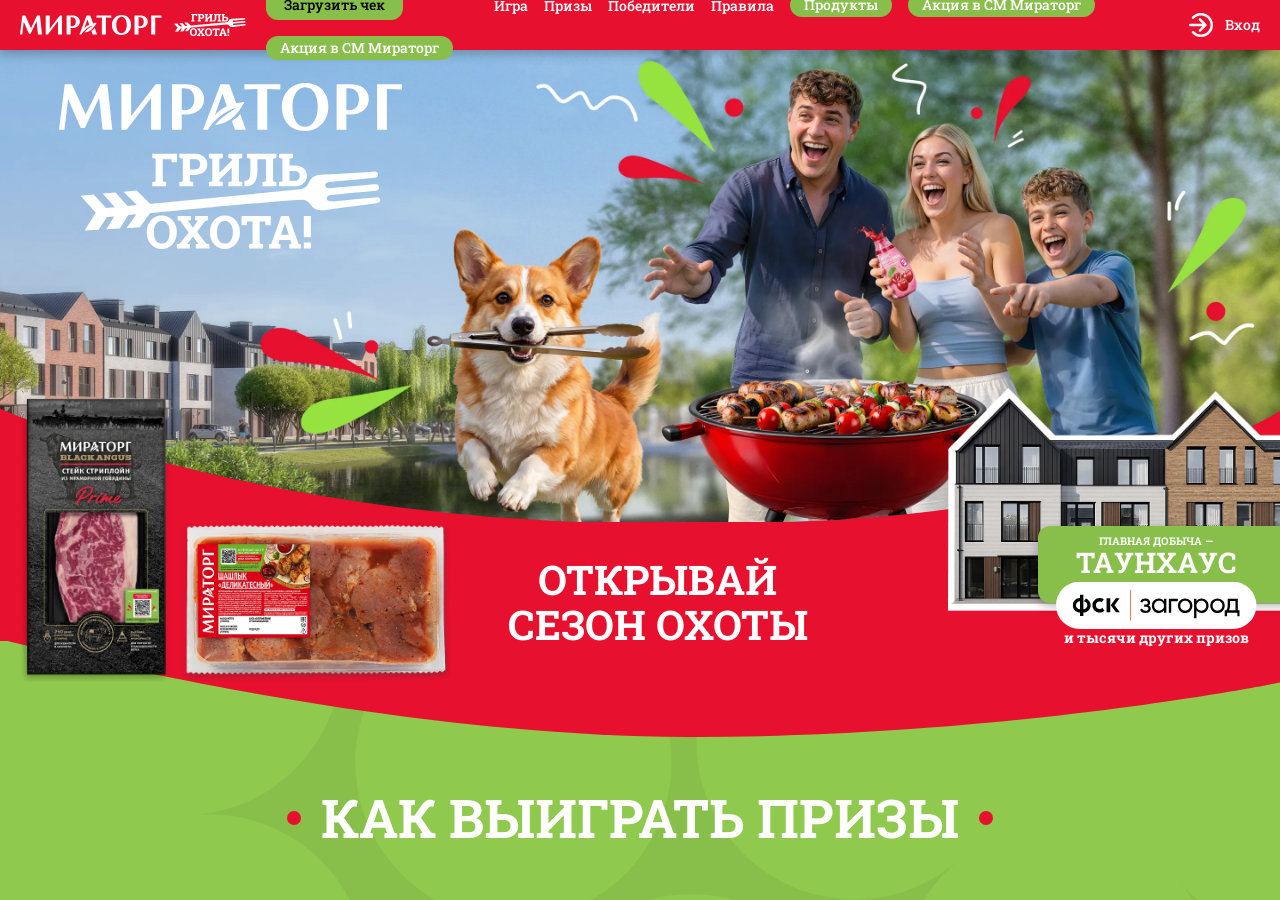
==== commit dea40748: "update scss" ====
--- a/index.html
+++ b/index.html
@@ -20,12 +20,12 @@
         <span>
           <img src="./assets/img/svg/logo.svg" alt="Мираторг" />
         </span>
-      </div>
+      </div>  
 
       <!--STYCKY BUTTON-->
       <button class="stycky-button" data-stycky-button data-popup-open="how-to-get-arrows">
         <span>Больше<br />стрел —<br />больше<br />призов!</span>
-      </button>
+      </button> 
 
       <!--HEADER-->
       <header class="header">
@@ -59,6 +59,9 @@
               <a href="./products.html" class="button small green"><span>Продукты</span></a>
             </li>
             <li class="last">
+              <a href="./miratorg.html" class="button small green"><span>Акция в СМ Мираторг</span></a>
+            </li>
+                        <li class="last">  
               <a href="./miratorg.html" class="button small green"><span>Акция в СМ Мираторг</span></a>
             </li>
             <li class="extra">
@@ -110,7 +113,9 @@
               <div class="fsk">
                 <span>ГЛАВНАЯ ДОБЫЧА —</span>
                 <p>ТАУНХАУС</p>
-                <img src="./assets/img/hero/fsk.svg" alt="" />
+                <a href="https://fskfamily.ru/?utm_source=miratorg" target="_blank">
+                  <img src="./assets/img/hero/fsk.svg" alt="" />
+                </a>
                 <span class="absolute">и тысячи других призов</span>
               </div>
             </div>
@@ -137,16 +142,16 @@
                     <div class="swiper-slide">
                       <img src="./assets/img/how-to-winn/3.webp" alt="" />
                       <h3>ОБМЕНИВАЙ СТРЕЛЫ <br />НА ПРИЗЫ</h3>
-                      <a href="#prizes" class="button" onclick="document.querySelector('#prizes [data-prizes-nav=&quot;2&quot;]')?.click()"
-                        ><span>Призы</span></a
-                      >
+                      <a href="#prizes" class="button" onclick="document.querySelector('#prizes [data-prizes-nav=&quot;2&quot;]')?.click()">
+                        <span>Призы</span>
+                      </a>
                     </div>
                     <div class="swiper-slide">
                       <img src="./assets/img/how-to-winn/4.webp" alt="" />
                       <h3>ПОЛУЧАЙ ШАНС <br />ВЫИГРАТЬ ТАУНХАУС</h3>
-                      <a href="#prizes" class="button" onclick="document.querySelector('#prizes [data-prizes-nav=&quot;0&quot;]')?.click()"
-                        ><span>Главный приз</span></a
-                      >
+                      <a href="#prizes" class="button" onclick="document.querySelector('#prizes [data-prizes-nav=&quot;0&quot;]')?.click()">
+                        <span>Главный приз</span>
+                      </a>
                     </div>
                   </div>
                 </div>
@@ -667,13 +672,9 @@
                               </div>
                               <p class="prize-name">iPhone 17</p>
                               <div class="prize-slide__footer">
-                                <div class="arrows-count">
-                                  <div class="arrows-count__bar">
-                                    <div class="arrows-count__range" style="width: 100%"></div>
-                                  </div>
-                                  <span>50 стрел</span>
-                                  <span>из 100</span>
-                                </div>
+                                <button class="button green full" data-popup-open="arrows-exchange">
+                                  <span>Обменять на шанс в розыгрыше</span>
+                                </button>
                               </div>
                             </div>
 
@@ -697,7 +698,7 @@
                               <div class="image">
                                 <img src="./assets/img/prizes/monthp-5.webp" alt="" />
                               </div>
-                              <p class="prize-name">Сертификат в&nbsp;DNS <br />на&nbsp;30&nbsp;000&nbsp;рублей</p>
+                              <p class="prize-name">Сертификат в магазин электроники ДНС 36&nbsp;000&nbsp;рублей</p>
                               <div class="prize-slide__footer">
                                 <button class="button green full" data-popup-open="arrows-exchange">
                                   <span>Обменять на шанс в розыгрыше</span>
--- a/assets/css/styles.min.css
+++ b/assets/css/styles.min.css
@@ -1 +1 @@
-:root{--font: 'roboto-slab', sans-serif;--montserrat: 'montserrat', sans-serif;--serif: 'robotoserif', sans-serif;--white: #ffffff;--grey: #eef2ec;--black: #000000;--yellow: #e9cc29;--green: #88bf4a;--green-dark: #5b941b;--red: #e7102e;--red-dark: #b10000;--red-light: #eb4561;--invalid: #ffe26b}:root{font-synthesis:none;text-rendering:optimizeLegibility;-webkit-font-smoothing:antialiased;-moz-osx-font-smoothing:grayscale;outline:none;-webkit-tap-highlight-color:rgba(0,0,0,0);-webkit-backface-visibility:hidden;backface-visibility:hidden}*,*:before,*:after{padding:0;margin:0;-webkit-box-sizing:border-box;box-sizing:border-box;-webkit-tap-highlight-color:rgba(0,0,0,0)}html,body,.body{font-family:var(--font);font-size:14px;font-weight:400;height:100%;z-index:0}.body{width:100%;position:relative;overflow-x:hidden;overflow-y:auto;-ms-scroll-chaining:none;overscroll-behavior:none;font-family:var(--font);color:var(--white);background:var(--red);-webkit-overflow-scrolling:touch}.body.grey-bg{background:#eef2ec;color:var(--black)}.body.body--page{background:var(--white);color:var(--black)}img{display:block;-o-object-fit:cover;object-fit:cover;-webkit-user-select:none;-moz-user-select:none;-ms-user-select:none;user-select:none}h1,h2,h3,h4,h5,h6,b strong{color:inherit;font-family:var(--font);font-weight:700}a{color:inherit;text-decoration:none}ul,ol,menu{list-style:none}fieldset{border:none}button{position:relative;border:none;cursor:pointer;background:none;color:inherit}button:disabled{cursor:auto;pointer-events:none}.main{display:block;-webkit-box-flex:1;-ms-flex:1;flex:1;-webkit-box-pack:center;-ms-flex-pack:center;justify-content:center;-webkit-box-align:start;-ms-flex-align:start;align-items:flex-start;-ms-flex-line-pack:start;align-content:flex-start;position:relative;width:100%;height:auto}@media(max-width: 1279px)and (orientation: portrait),(max-width: 1023px){.main{min-height:calc(100svh - 430px)}}.container{display:block;position:relative;margin:0 auto;width:100%;max-width:1440px;padding:0px 20px;z-index:1}@media(max-width: 1439px){.container{max-width:1200px}}@media(max-width: 1279px){.container{max-width:1024px}}@media(max-width: 1023px){.container{max-width:768px}}.section{display:block;width:100%;position:relative;overflow:hidden;z-index:1}.section.full{min-height:100svh}.section.visible{overflow:visible}.preloader{display:-webkit-box;display:-ms-flexbox;display:flex;-webkit-box-pack:center;-ms-flex-pack:center;justify-content:center;-webkit-box-align:center;-ms-flex-align:center;align-items:center;-ms-flex-line-pack:center;align-content:center;position:fixed;overflow:hidden;width:100%;height:100%;left:0px;top:0px;z-index:200;background:var(--red);-webkit-transition:1s;transition:1s;opacity:1;visibility:visible;pointer-events:all}.preloader.hidden{pointer-events:none;opacity:0}.preloader.hidden span{-webkit-transform:scale(0);-ms-transform:scale(0);transform:scale(0)}.preloader span{width:30%;max-width:300px;height:170px;display:-webkit-inline-box;display:-ms-inline-flexbox;display:inline-flex;position:relative;-webkit-box-pack:center;-ms-flex-pack:center;justify-content:center;-webkit-box-align:center;-ms-flex-align:center;align-items:center;-ms-flex-line-pack:center;align-content:center;-webkit-transition:1s;transition:1s;-webkit-transform:scale(1);-ms-transform:scale(1);transform:scale(1);z-index:3}@media(max-width: 1023px){.preloader span{width:180px}}.preloader span img{position:absolute;width:100%;-webkit-animation:bounce 3s ease-out infinite;animation:bounce 3s ease-out infinite}@font-face{font-family:"roboto-slab";src:url("../fonts/robotoslab-regular.woff2") format("woff2"),url("../fonts/robotoslab-regular.woff") format("woff");font-weight:400;font-style:normal;font-display:swap}@font-face{font-family:"roboto-slab";src:url("../fonts/robotoslab-medium.woff2") format("woff2"),url("../fonts/robotoslab-medium.woff") format("woff");font-weight:500;font-style:normal;font-display:swap}@font-face{font-family:"roboto-slab";src:url("../fonts/robotoslab-bold.woff2") format("woff2"),url("../fonts/robotoslab-bold.woff") format("woff");font-weight:700;font-style:normal;font-display:swap}@font-face{font-family:"montserrat";src:url("../fonts/montserrat-regular.woff2") format("woff2"),url("../fonts/montserrat-regular.woff") format("woff");font-weight:400;font-style:normal;font-display:swap}@font-face{font-family:"robotoserif";src:url("../fonts/robotoserif-regular.woff2") format("woff2"),url("../fonts/robotoserif-regular.woff") format("woff");font-weight:400;font-style:normal;font-display:swap}.title{display:block;width:100%;margin:0 auto;line-height:1.1;text-align:center}.title.red{color:var(--red)}.title.circles{display:-webkit-box;display:-ms-flexbox;display:flex;-webkit-box-pack:center;-ms-flex-pack:center;justify-content:center;-webkit-box-align:center;-ms-flex-align:center;align-items:center;width:100%;gap:20px}.title.circles:before,.title.circles:after{content:"";display:block;width:clamp(14px,1.1111vw,16px);height:clamp(14px,1.1111vw,16px);border-radius:16px;-ms-flex-negative:0;flex-shrink:0;background:var(--red)}.title.circles.green:before,.title.circles.green:after{background:var(--green)}.title.ta--l{text-align:left}.title.upper{text-transform:uppercase}.title.title--20{font-size:clamp(14px,1.3889vw,20px)}.title.title--26{font-size:clamp(26px,1.8056vw,26px)}.title.title--28{font-size:clamp(22px,1.9444vw,50px)}.title.title--40{font-size:clamp(26px,2.7778vw,40px)}.title.title--42{font-size:clamp(32px,2.9167vw,42px)}.title.title--46{font-size:clamp(40px,3.1944vw,82px)}.title.title--60{font-size:clamp(40px,4.1667vw,60px);text-transform:uppercase}.title.title--64{font-size:clamp(40px,4.4444vw,64px);text-transform:uppercase}.subtitle{font-size:clamp(20px,1.6667vw,24px);line-height:1.2;font-weight:400;text-align:center}:root{--input-font-family: var(--font);--input-font-size: 14px;--input-font-weight: 400;--input-text-transform: auto;--input-height: 36px;--input-padding: 0px 14px;--input-background: var(--white);--input-border: 2px solid var(--white);--input-border-radius: 5px;--input-color: var(--black);--input-placeholder-color: var(--black);--input-placeholder-opacity: 0.6;--invalid-border: 2px solid var(--yellow);--invalid-color: var(--invalid);--form-gap: 14px}@media(max-width: 1439px){:root{--input-height: 36px;--input-font-size: 14px;--input-border-radius: 5px}}.form{display:-webkit-box;display:-ms-flexbox;display:flex;position:relative;-ms-flex-wrap:wrap;flex-wrap:wrap;width:100%;margin-left:auto;margin-right:auto;gap:var(--form-gap)}.form fieldset{display:-webkit-box;display:-ms-flexbox;display:flex;position:relative;width:100%;-webkit-box-orient:vertical;-webkit-box-direction:normal;-ms-flex-direction:column;flex-direction:column;gap:14px}.label{display:block;width:100%;position:relative;color:inherit}.label .label__text{display:block;width:100%;padding:0px 4px;font-size:10px;font-family:var(--font);opacity:.5;font-weight:500;text-align:left;padding-bottom:5px}.label .placeholder{display:-webkit-box;display:-ms-flexbox;display:flex;position:absolute;width:0px;height:100%;left:18px;top:-2px}@media(max-width: 767px){.label .placeholder{top:0px}}.label .placeholder{-ms-flex-wrap:wrap;flex-wrap:wrap;-webkit-box-pack:start;-ms-flex-pack:start;justify-content:flex-start;-webkit-box-align:center;-ms-flex-align:center;align-items:center;-ms-flex-line-pack:center;align-content:center;color:var(--black);opacity:.6;-webkit-transform:scale(1) translate(0px, 0px);-ms-transform:scale(1) translate(0px, 0px);transform:scale(1) translate(0px, 0px);-webkit-transition:-webkit-transform .2s;transition:-webkit-transform .2s;transition:transform .2s;transition:transform .2s, -webkit-transform .2s;pointer-events:none;white-space:nowrap}.input{width:100%;height:var(--input-height);background:var(--input-background);border:var(--input-border);border-radius:var(--input-border-radius);font-family:var(--input-font-family);font-size:var(--input-font-size);font-weight:var(--input-font-weight);color:var(--input-color);padding:var(--input-padding);text-transform:var(--input-text-transform);outline:none;-webkit-appearance:none;-moz-appearance:none;appearance:none;-webkit-transition:.3s;transition:.3s;-webkit-box-shadow:none;box-shadow:none;resize:none}.input::-webkit-input-placeholder{opacity:.7;-webkit-transition:opacity .3s ease 0s;transition:opacity .3s ease 0s}.input::-moz-placeholder{opacity:.7;-moz-transition:opacity .3s ease 0s;transition:opacity .3s ease 0s}.input:-ms-input-placeholder{opacity:.7;-ms-transition:opacity .3s ease 0s;transition:opacity .3s ease 0s}.input::-ms-input-placeholder{opacity:.7;-ms-transition:opacity .3s ease 0s;transition:opacity .3s ease 0s}.input::placeholder{opacity:.7;-webkit-transition:opacity .3s ease 0s;transition:opacity .3s ease 0s}.input:focus::-webkit-input-placeholder{opacity:0}.input:focus::-moz-placeholder{opacity:0}.input:focus:-ms-input-placeholder{opacity:0}.input:focus::-ms-input-placeholder{opacity:0}.input:focus::placeholder{opacity:0}.input.input--textarea{height:100px}.input.invalid{border:var(--invalid-border);color:var(--red)}.input:not(:-moz-placeholder)+.placeholder{transform:scale(0.7) translate(0px, -18px)}.input:not(:-ms-input-placeholder)+.placeholder{-ms-transform:scale(0.7) translate(0px, -18px);transform:scale(0.7) translate(0px, -18px)}.input:focus+.placeholder,.input:not(:placeholder-shown)+.placeholder{-webkit-transform:scale(0.7) translate(0px, -18px);-ms-transform:scale(0.7) translate(0px, -18px);transform:scale(0.7) translate(0px, -18px)}.input:-webkit-autofill{-webkit-box-shadow:0 0 0px 1000px rgba(0,0,0,0) inset !important;box-shadow:0 0 0px 1000px rgba(0,0,0,0) inset !important;-webkit-text-fill-color:var(--input-color) !important;font-size:var(--input-font-size) !important;font-family:var(--input-font-family) !important;-webkit-transition:background-color 9999s ease-in-out 0s;transition:background-color 9999s ease-in-out 0s}.inputError{display:block;width:100%;height:0px;position:absolute;left:0px;text-align:left;overflow:hidden;-webkit-transition:.3s;transition:.3s;color:var(--invalid);font-size:14px;font-family:var(--font);z-index:20;pointer-events:none}.inputError span{display:inline-block;position:relative;padding:5px 14px;color:var(--black);font-weight:500;font-size:11px;background:var(--yellow);-webkit-box-shadow:0px 3px 10px rgba(0,0,0,.2);box-shadow:0px 3px 10px rgba(0,0,0,.2);top:0px;left:0px;margin-top:5px}.inputError span:before{content:"";width:8px;height:8px;background:var(--yellow);position:absolute;left:9px;top:-3px;-webkit-transform:scaleX(1.5) rotate(45deg);-ms-transform:scaleX(1.5) rotate(45deg);transform:scaleX(1.5) rotate(45deg)}.radio,.checkbox{display:none}.radio+.label__text,.checkbox+.label__text{display:-webkit-inline-box;display:-ms-inline-flexbox;display:inline-flex;-ms-flex-wrap:wrap;flex-wrap:wrap;-webkit-box-align:center;-ms-flex-align:center;align-items:center;-ms-flex-line-pack:center;align-content:center;position:relative;width:100%;min-height:26px;padding:0px;padding-left:40px;color:inherit;opacity:1;cursor:pointer;font-size:14px;line-height:1}.radio+.label__text span,.checkbox+.label__text span{display:inline;font-size:12px;line-height:1.2}.radio+.label__text span a,.checkbox+.label__text span a{display:inline;width:auto;margin:0;text-align:left;color:var(--yellow)}@media(hover: hover){.radio+.label__text span a:hover,.checkbox+.label__text span a:hover{text-decoration:underline}}.radio+.label__text:before,.checkbox+.label__text:before{content:"";display:block;position:absolute;left:0px;top:50%;-webkit-transform:translate(0%, -50%);-ms-transform:translate(0%, -50%);transform:translate(0%, -50%);width:26px;height:26px;border-radius:6px;border:2px solid var(--white);background:rgba(0,0,0,0);-webkit-transition:border .3s;transition:border .3s}.radio:checked+.label__text:before,.checkbox:checked+.label__text:before{background:var(--white) url("../img/svg/checkbox.svg") no-repeat center center;background-size:100% 100%}.radio.invalid+.label__text+.inputError,.checkbox.invalid+.label__text+.inputError{top:30px}.radio.invalid+.label__text,.checkbox.invalid+.label__text{color:var(--invalid)}.radio.invalid+.label__text:before,.checkbox.invalid+.label__text:before{border:2px solid var(--invalid)}.choices{background:none;border-radius:5px;width:100%;height:36px !important;background:var(--white);font-family:var(--font);text-align:left;border:none;margin:0 auto;z-index:10}.choices.is-open{border-radius:5px 5px 0px 0px}.choices.is-open .choices__inner{border-radius:5px 5px 0px 0px}.choices[data-type*=select-one] .choices__input{padding:0;border-bottom:none;background-color:none;margin:0}.choices__inner{width:calc(100% - 40px);text-align:left;border:none;padding:0 !important;border-radius:0px 0px 5px 5px;font-size:14px;font-weight:500;color:var(--black);overflow:hidden}.choices__list{border:none !important;overflow:hidden;padding:0px;background:none}.choices__list.choices__list--single{background:none !important;padding:0px 14px !important}.choices__list.choices__list--single>.choices__item{margin:0;height:36px;padding:0px !important;font-size:14px;margin-top:0}.choices__list--dropdown{left:0px;width:100% !important;border-radius:0px 0px 5px 5px !important;border:none !important;border-top:none !important;font-size:14px !important;font-weight:500;text-align:left;background:var(--white) !important}.choices__list--dropdown.is-active{background:none}.choices__list--dropdown .choices__item{background:var(--white);opacity:1}.choices__list--dropdown .choices__item.is-highlighted{background:rgba(0,0,0,.1) !important}.choices__item{display:block;background:none;-webkit-box-shadow:none;box-shadow:none;font-size:14px !important;width:100%;margin:0 auto;padding:0 !important;color:var(--black)}.choices__item.choices__item--selectable{display:-webkit-box;display:-ms-flexbox;display:flex;-webkit-box-pack:start;-ms-flex-pack:start;justify-content:flex-start;-webkit-box-align:center;-ms-flex-align:center;align-items:center;-ms-flex-line-pack:center;align-content:center;height:36px;padding:0px 14px !important}.choices__item:before,.choices__item:after{content:none !important}.choices[data-type*=select-one]::after{width:24px;height:24px;border:none !important;margin:0 !important;top:50%;right:6px;background:url("../img/svg/select.svg") no-repeat center center;-webkit-transform:translate(0px, -50%) rotate(0deg);-ms-transform:translate(0px, -50%) rotate(0deg);transform:translate(0px, -50%) rotate(0deg);-webkit-transition:.3s;transition:.3s}.choices.is-open[data-type*=select-one]::after{-webkit-transform:translate(0px, -50%) rotate(180deg);-ms-transform:translate(0px, -50%) rotate(180deg);transform:translate(0px, -50%) rotate(180deg)}.buttons{display:-webkit-box;display:-ms-flexbox;display:flex;position:relative;width:100%;-webkit-box-orient:vertical;-webkit-box-direction:normal;-ms-flex-direction:column;flex-direction:column;gap:12px}.button{display:-webkit-box;display:-ms-flexbox;display:flex;height:53px;-webkit-box-pack:center;-ms-flex-pack:center;justify-content:center;-webkit-box-align:center;-ms-flex-align:center;align-items:center;-ms-flex-line-pack:center;align-content:center;position:relative;overflow:hidden;border-radius:12px;padding:0px 30px;background:var(--red);font-family:var(--font);font-weight:500}.button span{display:block;font-size:18px;line-height:1.2;-webkit-transition:color .5s ease-out 0s;transition:color .5s ease-out 0s}@media(max-width: 1439px){.button{height:50px}.button span{font-size:16px;line-height:1.4}}.button>*{z-index:1;pointer-events:none}.button:before,.button:after{content:"";display:block;position:absolute;left:0px;top:0px;width:100%;height:100%;background:var(--black);z-index:0;-webkit-transition:-webkit-transform .5s ease-out 0s;transition:-webkit-transform .5s ease-out 0s;transition:transform .5s ease-out 0s;transition:transform .5s ease-out 0s, -webkit-transform .5s ease-out 0s;border-radius:10px}.button:before{-webkit-transform:translate(-101%, 0%);-ms-transform:translate(-101%, 0%);transform:translate(-101%, 0%)}.button:after{-webkit-transform:translate(101%, 0%);-ms-transform:translate(101%, 0%);transform:translate(101%, 0%)}@media(hover: hover){.button:hover:before,.button:hover:after{-webkit-transform:translate(0%, 0%);-ms-transform:translate(0%, 0%);transform:translate(0%, 0%)}}.button.big{height:64px;padding:0px 40px}.button.big span{font-size:24px}.button.medium{height:34px;padding:0px 20px}.button.medium span{font-size:16px}@media(max-width: 1439px){.button.medium{height:30px;padding:0px 18px}.button.medium span{font-size:14px}}@media(max-width: 1279px){.button.medium{height:40px;padding:0px 32px}.button.medium span{font-size:20px}}.button.small{height:28px;border-radius:20px;padding:0px 14px}.button.small span{font-size:16px}@media(max-width: 1439px){.button.small{height:24px;padding:0px 14px}.button.small span{font-size:14px}}@media(max-width: 1279px){.button.small{height:34px;padding:0px 16px}.button.small span{font-size:20px}}.button.green{background:var(--green)}.button.white{background:var(--white);-webkit-box-shadow:0px 4px 10px rgba(0,0,0,.15);box-shadow:0px 4px 10px rgba(0,0,0,.15)}.button.white:before,.button.white:after{background:var(--black)}.button.white span{font-size:16px;color:var(--black)}@media(hover: hover){.button.white:hover span{color:var(--white)}}.button.green-white{background:var(--green)}.button.green-white:before,.button.green-white:after{background:var(--white)}.button.green-white span{color:var(--black)}.button.full{width:100%;padding:0px 10px}.burger{display:none}.header{position:sticky;display:-webkit-box;display:-ms-flexbox;display:flex;-webkit-box-pack:justify;-ms-flex-pack:justify;justify-content:space-between;-webkit-box-align:center;-ms-flex-align:center;align-items:center;-ms-flex-line-pack:center;align-content:center;top:0px;left:0px;z-index:20;width:100%;height:64px;margin-bottom:-64px;-ms-flex-negative:0;flex-shrink:0;background:var(--red);color:var(--white);-webkit-box-shadow:0px 4px 10px rgba(0,0,0,.25);box-shadow:0px 4px 10px rgba(0,0,0,.25);padding:0px 20px;gap:20px}@media(min-width: 1500px){.header{padding:0px 32px}}@media(max-width: 1439px){.header{height:50px;margin-bottom:-50px}}@media(max-width: 1279px){.header{margin-bottom:-40px}}@media(max-width: 1023px){.header{margin-bottom:0px}}.header__buttons{display:-webkit-box;display:-ms-flexbox;display:flex;position:relative;-webkit-box-align:center;-ms-flex-align:center;align-items:center;-ms-flex-line-pack:center;align-content:center;gap:12px}.header__buttons .logo-miratorg{width:185px}@media(max-width: 1439px){.header__buttons .logo-miratorg{width:142px}}.header__buttons .logo-grill{width:95px}@media(max-width: 1439px){.header__buttons .logo-grill{width:72px}}.header__buttons span{font-size:16px;line-height:1.1;font-family:var(--font);font-weight:500}@media(max-width: 1439px){.header__buttons span{font-size:14px}}.header__buttons img,.header__buttons svg{display:block}.navigation{display:-webkit-box;display:-ms-flexbox;display:flex;-webkit-box-align:center;-ms-flex-align:center;align-items:center;-webkit-box-pack:center;-ms-flex-pack:center;justify-content:center;z-index:2;-webkit-box-flex:1;-ms-flex:1;flex:1}@media(max-width: 560px){.header__auth .header__buttons span{display:none}}.menu{display:-webkit-inline-box;display:-ms-inline-flexbox;display:inline-flex;-webkit-box-flex:1;-ms-flex:1;flex:1;-ms-flex-wrap:wrap;flex-wrap:wrap;-webkit-box-pack:center;-ms-flex-pack:center;justify-content:center;-webkit-box-align:center;-ms-flex-align:center;align-items:center;-ms-flex-line-pack:center;align-content:center;gap:20px}@media(max-width: 1439px){.menu{gap:16px}}@media(min-width: 1500px){.menu{gap:26px}}.menu li.extra{display:none}.menu li .menu__link{font-size:16px;font-weight:500;line-height:1;-webkit-transition:color .3s;transition:color .3s;cursor:pointer}@media(max-width: 1439px){.menu li .menu__link{font-size:14px}}.menu li .menu__link.active{color:var(--green)}.menu li .menu__link:hover{color:var(--green)}.menu li:first-child{margin-right:auto}.menu li.last{margin-right:auto}@media(max-width: 1279px){.menu{gap:20px}.menu li .menu__link{font-size:16px}}@media(max-width: 1279px){.burger{display:-webkit-box;display:-ms-flexbox;display:flex;position:relative;right:10px;-webkit-box-pack:center;-ms-flex-pack:center;justify-content:center;-webkit-box-align:center;-ms-flex-align:center;align-items:center;-ms-flex-line-pack:center;align-content:center;width:20px;height:50px;background:var(--brown);font-size:0px;z-index:2;margin-left:auto;margin-right:-10px;-ms-flex-negative:0;flex-shrink:0}.burger span,.burger:before,.burger:after{position:absolute;height:3px;border-radius:1.5px;background:var(--white);-webkit-transition:.6s;transition:.6s;opacity:1;z-index:1}.burger:before{content:"";width:20px}.burger:after{content:"";width:20px}.burger span{width:20px;-webkit-transform:translate(0px, 0px);-ms-transform:translate(0px, 0px);transform:translate(0px, 0px)}.burger:before{-webkit-transform:translate(0px, -8px) rotate(0deg);-ms-transform:translate(0px, -8px) rotate(0deg);transform:translate(0px, -8px) rotate(0deg)}.burger:after{-webkit-transform:translate(0px, 8px) rotate(0deg);-ms-transform:translate(0px, 8px) rotate(0deg);transform:translate(0px, 8px) rotate(0deg)}.burger.open span{-webkit-transform:translate(10px, 0px);-ms-transform:translate(10px, 0px);transform:translate(10px, 0px);opacity:0}.burger.open:before{-webkit-transform:translate(0px, 0px) rotate(45deg);-ms-transform:translate(0px, 0px) rotate(45deg);transform:translate(0px, 0px) rotate(45deg)}.burger.open:after{-webkit-transform:translate(0px, 0px) rotate(-45deg);-ms-transform:translate(0px, 0px) rotate(-45deg);transform:translate(0px, 0px) rotate(-45deg)}.header__buttons{z-index:1}.header__buttons span{font-size:20px}.navigation{position:fixed;-webkit-box-align:start;-ms-flex-align:start;align-items:flex-start;width:100%;height:100vh;overflow-x:hidden;overflow-y:auto;scrollbar-width:none;-ms-overflow-style:none;top:0px;right:0px;background:var(--red);-webkit-transform:translate(0%, 0%);-ms-transform:translate(0%, 0%);transform:translate(0%, 0%);-webkit-transition:opacity .3s ease .3s;transition:opacity .3s ease .3s;opacity:0;pointer-events:none;padding:0px;z-index:0}.navigation::-webkit-scrollbar{width:0px;height:0px;display:none}.navigation .menu{-webkit-transition:opacity .3s ease 0s,-webkit-transform .3s ease 0s;transition:opacity .3s ease 0s,-webkit-transform .3s ease 0s;transition:transform .3s ease 0s,opacity .3s ease 0s;transition:transform .3s ease 0s,opacity .3s ease 0s,-webkit-transform .3s ease 0s;opacity:0;-webkit-transform:translate(0%, -20%);-ms-transform:translate(0%, -20%);transform:translate(0%, -20%)}.navigation.open{pointer-events:all;opacity:1;-webkit-transform:translate(0%, 0%);-ms-transform:translate(0%, 0%);transform:translate(0%, 0%);-webkit-transition:opacity .3s ease 0s;transition:opacity .3s ease 0s}.navigation.open .menu{-webkit-transition:opacity .5s ease 0s,-webkit-transform .5s ease 0s;transition:opacity .5s ease 0s,-webkit-transform .5s ease 0s;transition:transform .5s ease 0s,opacity .5s ease 0s;transition:transform .5s ease 0s,opacity .5s ease 0s,-webkit-transform .5s ease 0s;opacity:1;-webkit-transform:translate(0%, 0%);-ms-transform:translate(0%, 0%);transform:translate(0%, 0%)}.menu{padding:80px 30px 50px 30px;width:100%;max-width:768px;min-height:100svh;-ms-flex-wrap:nowrap;flex-wrap:nowrap;-webkit-box-orient:vertical;-webkit-box-direction:normal;-ms-flex-direction:column;flex-direction:column;-webkit-box-pack:start;-ms-flex-pack:start;justify-content:flex-start;-webkit-box-align:center;-ms-flex-align:center;align-items:center;-ms-flex-line-pack:center;align-content:center;gap:30px}}@media(max-width: 1279px)and (max-width: 767px){.menu{padding:60px 20px 40px 20px}}@media(max-width: 1279px){.menu li{-webkit-box-ordinal-group:2;-ms-flex-order:1;order:1}.menu li.extra{display:-webkit-box;display:-ms-flexbox;display:flex}.menu li:first-child{-webkit-box-ordinal-group:3;-ms-flex-order:2;order:2;margin-right:0;margin-top:auto}.menu li:first-child+li{margin-top:auto}.menu li:first-child .button{min-width:290px;height:54px;background:var(--white)}.menu li:first-child .button span{color:var(--black);line-height:1.1}.menu li.last{margin-right:0}.menu li .menu__link{font-size:22px;font-weight:500}.menu li .button.small{height:40px;padding-left:20px;padding-right:20px}.menu li .button.small span{font-size:22px;font-weight:500}@supports(-webkit-touch-callout: none){.menu li .button.small span{padding-bottom:3px}}}.stycky-button{display:-webkit-box;display:-ms-flexbox;display:flex;-webkit-box-orient:vertical;-webkit-box-direction:normal;-ms-flex-direction:column;flex-direction:column;-webkit-box-pack:center;-ms-flex-pack:center;justify-content:center;-webkit-box-align:center;-ms-flex-align:center;align-items:center;position:fixed;z-index:19;gap:8px;width:150px;height:150px;left:32px;bottom:32px;border-radius:150px;cursor:pointer;-webkit-transition:-webkit-transform .7s ease-in-out 0s;transition:-webkit-transform .7s ease-in-out 0s;transition:transform .7s ease-in-out 0s;transition:transform .7s ease-in-out 0s, -webkit-transform .7s ease-in-out 0s;-webkit-transform:translate(0px, 200px);-ms-transform:translate(0px, 200px);transform:translate(0px, 200px);background:rgba(188,5,31,.898);backdrop-filter:blur(5px);color:var(--white)}.stycky-button span{font-family:var(--font);font-weight:700;text-transform:uppercase;font-size:20px;line-height:1}.stycky-button:before,.stycky-button:after{content:"";display:block;position:relative;width:60px;height:10px;background:url("../img/svg/fork.svg") no-repeat center center/contain}.stycky-button:after{-webkit-transform:scaleX(-1);-ms-transform:scaleX(-1);transform:scaleX(-1)}.stycky-button.active{-webkit-transform:translate(0px, 0px);-ms-transform:translate(0px, 0px);transform:translate(0px, 0px)}.stycky-button.active.end{-webkit-transform:translate(0px, 200px);-ms-transform:translate(0px, 200px);transform:translate(0px, 200px)}@media(max-width: 1439px){.stycky-button{gap:2px;width:100px;height:100px;left:10px;bottom:10px}.stycky-button span{font-size:14px}.stycky-button:before,.stycky-button:after{width:40px}}@media(max-width: 1279px){.stycky-button{width:84px;height:84px}.stycky-button span{font-size:11px}.stycky-button:before,.stycky-button:after{width:34px}}@media(max-width: 767px){.stycky-button{display:none}}.tabs{width:100%;display:block}.tabs-navigation{display:-webkit-box;display:-ms-flexbox;display:flex;position:relative;width:100%;-webkit-box-pack:stretch;-ms-flex-pack:stretch;justify-content:stretch;-webkit-box-align:center;-ms-flex-align:center;align-items:center;-ms-flex-line-pack:center;align-content:center;overflow:hidden;border-radius:24px 24px 0px 0px;background:var(--red-dark)}.tabs-navigation li{-webkit-box-flex:1;-ms-flex:1;flex:1}.tabs-navigation li:first-child{-webkit-box-flex:0;-ms-flex:none;flex:none;-ms-flex-negative:0;flex-shrink:0;width:36%}.tabs-navigation li button{display:-webkit-box;display:-ms-flexbox;display:flex;position:relative;width:100%;-ms-flex-wrap:wrap;flex-wrap:wrap;-webkit-box-pack:center;-ms-flex-pack:center;justify-content:center;-webkit-box-align:center;-ms-flex-align:center;align-items:center;-ms-flex-line-pack:center;align-content:center;min-height:66px;border-radius:24px 24px 0px 0px;background:rgba(0,0,0,0);-webkit-transition:.3s;transition:.3s;font-size:24px;font-weight:500;font-family:var(--font);text-transform:uppercase}@media(max-width: 767px){.tabs-navigation li button{min-height:56px;font-size:22px}}.tabs-navigation li button.active{background:var(--red);pointer-events:none}.tab{display:block;width:100%;position:relative;overflow:hidden;height:0px;opacity:0;-webkit-transition:.5s;transition:.5s}.tab.active{opacity:1}.swiper{width:100%}.arrow{display:block;position:absolute;width:60px;height:60px}@media(max-width: 1439px){.arrow{width:50px;height:50px}}@media(max-width: 1023px){.arrow{width:40px;height:40px}}.arrow{border-radius:60px;background:var(--green);overflow:hidden;cursor:pointer;-webkit-transition:.3s;transition:.3s;z-index:4}.arrow.swiper-button-disabled{opacity:0;pointer-events:none}.arrow[data-arrow-prev]{left:0px;top:50%;-webkit-transform:translate(-50%, -50%);-ms-transform:translate(-50%, -50%);transform:translate(-50%, -50%);background:var(--green) url("../img/svg/arrow-left.svg") no-repeat center center}.arrow[data-arrow-prev].red{background:var(--red) url("../img/svg/arrow-left.svg") no-repeat center center}.arrow[data-arrow-prev].white{background:var(--white) url("../img/svg/arrow-left-red.svg") no-repeat center center}@media(hover: hover){.arrow[data-arrow-prev]:hover{background:var(--black) url("../img/svg/arrow-left.svg") no-repeat center center}}.arrow[data-arrow-next]{right:0px;top:50%;-webkit-transform:translate(50%, -50%);-ms-transform:translate(50%, -50%);transform:translate(50%, -50%);background:var(--green) url("../img/svg/arrow-right.svg") no-repeat center center}.arrow[data-arrow-next].red{background:var(--red) url("../img/svg/arrow-right.svg") no-repeat center center}.arrow[data-arrow-next].white{background:var(--white) url("../img/svg/arrow-right-red.svg") no-repeat center center}@media(hover: hover){.arrow[data-arrow-next]:hover{background:var(--black) url("../img/svg/arrow-right.svg") no-repeat center center}}.swiper-pagination{display:-webkit-box;display:-ms-flexbox;display:flex;position:relative;width:364px !important;max-width:calc(100% - 40px);height:12px;margin-left:auto;margin-right:auto;margin-top:24px;-webkit-box-pack:center;-ms-flex-pack:center;justify-content:center;-webkit-box-align:center;-ms-flex-align:center;align-items:center;-ms-flex-line-pack:center;align-content:center;top:0px !important;left:0px !important;bottom:0px !important;-webkit-transform:translate(0%, 0%) !important;-ms-transform:translate(0%, 0%) !important;transform:translate(0%, 0%) !important;gap:2px;overflow:visible}@media(max-width: 767px){.swiper-pagination{margin-top:14px}}.swiper-pagination .swiper-pagination-bullet{-webkit-box-flex:1;-ms-flex:1;flex:1;width:auto !important;height:8px !important;border-radius:0px !important;background:hsla(0,0%,100%,.5);-webkit-transform:scale(1) translate(0px, 0px) !important;-ms-transform:scale(1) translate(0px, 0px) !important;transform:scale(1) translate(0px, 0px) !important;left:0px !important;margin:0 !important;opacity:1;-webkit-box-shadow:inset 0px 4px 4px rgba(0,0,0,0);box-shadow:inset 0px 4px 4px rgba(0,0,0,0);-webkit-transition:background .3s !important;transition:background .3s !important}.swiper-pagination .swiper-pagination-bullet:first-child{border-radius:20px 0px 0px 20px !important}.swiper-pagination .swiper-pagination-bullet:last-child{border-radius:0px 20px 20px 0px !important}.swiper-pagination .swiper-pagination-bullet.swiper-pagination-bullet-active{background:#fff}.swiper-pagination.big .swiper-pagination-bullet{width:52px !important}.swiper-pagination.big .swiper-pagination-bullet.swiper-pagination-bullet-active{background:#44caf6;-webkit-box-shadow:inset 4px 4px 10px #00eaff;box-shadow:inset 4px 4px 10px #00eaff}@media(max-width: 767px){.swiper-pagination.big .swiper-pagination-bullet{width:26px !important;height:6px !important;-webkit-box-shadow:inset 0px 2px 2px rgba(0,0,0,.25);box-shadow:inset 0px 2px 2px rgba(0,0,0,.25)}}.section--accordeon{background:var(--white);padding-bottom:60px;overflow:visible}@media(max-width: 1023px){.section--accordeon{padding-bottom:40px}}@media(max-width: 767px){.section--accordeon .container{padding:0px 10px}}.section--accordeon__header{position:relative;background:var(--green);padding:10px 20px;border-radius:80px;cursor:pointer;-webkit-user-select:none;-moz-user-select:none;-ms-user-select:none;user-select:none;outline:none;color:var(--white)}@media(max-width: 767px){.section--accordeon__header{display:-webkit-box;display:-ms-flexbox;display:flex;padding-right:60px;padding-left:24px;min-height:80px;-webkit-box-align:center;-ms-flex-align:center;align-items:center}.section--accordeon__header .title{margin-right:auto;-webkit-box-pack:start;-ms-flex-pack:start;justify-content:flex-start;font-size:30px;text-align:left}.section--accordeon__header .title:before,.section--accordeon__header .title:after{content:none}}.section--accordeon__body{color:var(--black)}[data-accordeon]{display:block;position:relative;width:100%}[data-accordeon] [data-accordeon-header]{cursor:pointer;-webkit-user-select:none;-moz-user-select:none;-ms-user-select:none;user-select:none;outline:none;position:relative}[data-accordeon] [data-accordeon-header]:before{content:"";position:absolute;right:20px;top:50%;width:42px;height:42px;border-radius:42px;background:var(--red) url("../img/svg/arrow-down.svg") no-repeat center center;background-size:24px 12px;-webkit-transform:translate(0%, -50%) rotate(0deg);-ms-transform:translate(0%, -50%) rotate(0deg);transform:translate(0%, -50%) rotate(0deg);-webkit-transition:-webkit-transform .5s ease 0s;transition:-webkit-transform .5s ease 0s;transition:transform .5s ease 0s;transition:transform .5s ease 0s, -webkit-transform .5s ease 0s}@media(max-width: 1279px){[data-accordeon] [data-accordeon-header]:before{right:14px}}@media(max-width: 767px){[data-accordeon] [data-accordeon-header]:before{right:10px}}[data-accordeon].active>[data-accordeon-header]:before{-webkit-transform:translate(0%, -50%) rotate(180deg);-ms-transform:translate(0%, -50%) rotate(180deg);transform:translate(0%, -50%) rotate(180deg)}[data-accordeon-body]{display:block;position:relative;overflow:hidden;width:100%;height:0px}.section--hero{display:-webkit-box;display:-ms-flexbox;display:flex;-webkit-box-orient:vertical;-webkit-box-direction:normal;-ms-flex-direction:column;flex-direction:column;height:auto;z-index:2;background:-webkit-gradient(linear, left top, left bottom, color-stop(80%, var(--red)), color-stop(81%, rgba(0, 0, 0, 0)));background:linear-gradient(var(--red) 80%, rgba(0, 0, 0, 0) 81%)}.section--hero .container{display:-webkit-box;display:-ms-flexbox;display:flex;-ms-flex-wrap:wrap;flex-wrap:wrap;-webkit-box-pack:justify;-ms-flex-pack:justify;justify-content:space-between;-webkit-box-align:end;-ms-flex-align:end;align-items:flex-end;-ms-flex-line-pack:end;align-content:flex-end;max-width:clamp(950px,65.9722vw,1689px);padding-bottom:1vw;margin-top:-2vw}@media(max-width: 1439px){.section--hero .container{max-width:950px}}@media(max-width: 1023px){.section--hero .container{-webkit-box-orient:vertical;-webkit-box-direction:normal;-ms-flex-direction:column;flex-direction:column;-webkit-box-pack:center;-ms-flex-pack:center;justify-content:center;-webkit-box-align:center;-ms-flex-align:center;align-items:center;-ms-flex-line-pack:center;align-content:center;padding-bottom:0px;margin-top:0px}.section--hero .container .hero-title{max-height:90px}}.section--hero .logo{width:26.8%;left:4.583333vw;top:6.5vw}@media(max-width: 1279px){.section--hero .logo{left:5%;top:70px}}@media(max-width: 1023px){.section--hero .logo{top:4.5vw}}@media(max-width: 600px){.section--hero .logo{left:6.4%;top:20px;width:54.4%}}@media(max-width: 500px){.section--hero .logo{left:20px}}.section--hero .house{left:6.5vw}@media(min-width: 1280px){.section--hero .house{top:-34px}}@media(max-width: 1279px){.section--hero .house{left:0vw;max-width:270px}}.section--hero .house .fsk{left:7vw}@media(max-width: 1279px){.section--hero .house .fsk{width:auto;left:0px;padding-right:100px;padding-left:30px;margin:0;margin-left:7vw}}.section--hero .hero-content{-ms-flex-line-pack:center;align-content:center;-webkit-box-align:center;-ms-flex-align:center;align-items:center;margin-top:-40px;background:-webkit-gradient(linear, left top, left bottom, color-stop(30%, var(--red)), color-stop(31%, rgba(0, 0, 0, 0)));background:linear-gradient(180deg, var(--red) 30%, rgba(0, 0, 0, 0) 31%);color:var(--white)}@media(max-width: 1365px){.section--hero .hero-content{margin-top:-20px}}@media(max-width: 1023px){.section--hero .hero-content{margin-top:0px}}@media(max-width: 1279px){.section--hero .house__image{left:0px;right:0px;max-width:110%}.section--hero .hero-products{width:390px}}@media(max-width: 1023px){.section--hero .hero-products{display:-webkit-box;display:-ms-flexbox;display:flex;width:280px;margin-bottom:20px;margin-right:auto;margin-top:-76px}.section--hero .house{width:360px;max-width:360px;height:240px}.section--hero .house .fsk{width:auto;left:100px;padding-right:46px;padding-left:46px;margin:0}}.hero-title{text-align:center;width:clamp(340px,26.25vw,672px)}.hero-title .title{width:100%;text-align:center}@media(max-width: 1023px){.hero-title{display:-webkit-box;display:-ms-flexbox;display:flex;width:auto;margin-bottom:10px}}.sofa{display:block;position:relative;padding:0px}.sofa .fsk{width:clamp(344px,23.8889vw,612px);padding:clamp(20px,1.3889vw,36px) 20px;gap:clamp(5px,0.3472vw,9px);-webkit-transform:translate(0%, 40%);-ms-transform:translate(0%, 40%);transform:translate(0%, 40%)}.sofa .fsk>*{z-index:2}.sofa .fsk:before{content:"";display:block;position:absolute;width:100%;height:100%;left:0px;top:0px;inset:0;background:var(--green);border-radius:clamp(20px,1.3889vw,36px);-webkit-box-shadow:0px 4px 10px rgba(0,0,0,.25);box-shadow:0px 4px 10px rgba(0,0,0,.25);z-index:2}.sofa .fsk img{position:absolute;z-index:1;width:clamp(600px,41.6667vw,1067px);-webkit-transform:translate(34%, -42%);-ms-transform:translate(34%, -42%);transform:translate(34%, -42%)}.sofa .fsk span{font-size:clamp(12px,0.8333vw,21px);line-height:1}.sofa .fsk p{font-size:clamp(30px,2.0833vw,53px);font-weight:700;line-height:1}.sofa .fsk b{font-size:clamp(16px,1.1111vw,28px);font-weight:700;line-height:1}@media(max-width: 1439px){.sofa{padding:0px 150px 0px 0px}.sofa .fsk{width:310px;padding:20px;-webkit-transform:translate(30%, 40%);-ms-transform:translate(30%, 40%);transform:translate(30%, 40%)}.sofa .fsk img{width:550px;-webkit-transform:translate(34%, -42%);-ms-transform:translate(34%, -42%);transform:translate(34%, -42%)}.sofa .fsk span{font-size:12px}.sofa .fsk p{font-size:28px}.sofa .fsk b{font-size:16px}}@media(max-width: 1279px){.sofa{padding:0px 150px 0px 0px}.sofa .fsk{width:280px;-webkit-transform:translate(0%, 40%);-ms-transform:translate(0%, 40%);transform:translate(0%, 40%)}.sofa .fsk img{width:500px;-webkit-transform:translate(34%, -42%);-ms-transform:translate(34%, -42%);transform:translate(34%, -42%)}}@media(max-width: 1023px){.sofa{padding:0px}.sofa .fsk{width:340px;-webkit-transform:translate(0%, 40px);-ms-transform:translate(0%, 40px);transform:translate(0%, 40px);margin-top:80px}.sofa .fsk img{position:relative;z-index:3;margin-top:-120px;width:250px;-webkit-transform:translate(0%, -10px) scaleX(-1);-ms-transform:translate(0%, -10px) scaleX(-1);transform:translate(0%, -10px) scaleX(-1)}.sofa .fsk span{font-size:12px}.sofa .fsk p{font-size:30px}.sofa .fsk b{font-size:16px}}.section--winn{padding:13.5vw 0px 110px 0px;background:url("../img/how-to-winn/bg.svg") no-repeat center center/cover;-webkit-mask-image:-webkit-gradient(linear, left top, left bottom, color-stop(0, #000)),url("../img/how-to-winn/mask-top.svg");-webkit-mask-image:linear-gradient(#000 0 0),url("../img/how-to-winn/mask-top.svg");mask-image:-webkit-gradient(linear, left top, left bottom, color-stop(0, #000)),url("../img/how-to-winn/mask-top.svg");mask-image:linear-gradient(#000 0 0),url("../img/how-to-winn/mask-top.svg");-webkit-mask-repeat:no-repeat,no-repeat;mask-repeat:no-repeat,no-repeat;-webkit-mask-size:100% calc(100% + 2px),100% 7.638888vw;mask-size:100% calc(100% + 2px),100% 7.638888vw;-webkit-mask-position:center,center -2px;mask-position:center,center -2px;-webkit-mask-composite:xor, xor;mask-composite:exclude,exclude;z-index:1;margin-top:-7.2vw;color:var(--white)}.section--winn .container{max-width:1440px}@media(max-width: 1439px){.section--winn .container{max-width:1200px}}.section--winn:after{content:"";display:block;position:absolute;left:0px;bottom:0px;z-index:3;width:100%;height:100px;background:url("../img/how-to-winn/mask-bottom.svg") no-repeat center center;background-size:100% 100%;pointer-events:none}@media(max-width: 1439px){.section--winn{-webkit-mask-size:100% calc(100% + 2px),100% 7.638888vw;mask-size:100% calc(100% + 2px),100% 7.638888vw}}@media(max-width: 1279px){.section--winn{margin-top:-70px;padding:190px 0px 80px 0px}.section--winn:after{background-size:1280px 100%}}@media(max-width: 1023px){.section--winn{margin-top:-50px;padding:100px 0px 80px 0px}}@media(max-width: 767px){.section--winn{margin-top:0px;padding:70px 0px 60px 0px;-webkit-mask-size:100% calc(100% + 2px),105vw 25px;mask-size:100% calc(100% + 2px),105vw 25px}.section--winn:after{background-size:768px 100%}.section--winn .title{-webkit-box-orient:vertical;-webkit-box-direction:normal;-ms-flex-direction:column;flex-direction:column}.section--winn .title:after{content:none}.section--winn .title:before{width:90px;height:20px;background:url("../img/svg/fork.svg") no-repeat center center/contain}}.how-to-winn{display:-webkit-box;display:-ms-flexbox;display:flex;position:relative;width:100%;margin-top:74px;-ms-flex-wrap:wrap;flex-wrap:wrap;-webkit-box-pack:start;-ms-flex-pack:start;justify-content:flex-start}.how-to-winn.how-to-winn--sm .swiper{overflow:visible}.how-to-winn.how-to-winn--sm .swiper-slide h3{min-height:96px}@media(max-width: 767px){.how-to-winn.how-to-winn--sm{padding:0px}.how-to-winn.how-to-winn--sm .swiper-slide h3{min-height:1px}}.how-to-winn .swiper-slide{display:-webkit-box;display:-ms-flexbox;display:flex;position:relative;width:25%;-webkit-box-orient:vertical;-webkit-box-direction:normal;-ms-flex-direction:column;flex-direction:column;-webkit-box-pack:start;-ms-flex-pack:start;justify-content:flex-start;-webkit-box-align:center;-ms-flex-align:center;align-items:center;-ms-flex-line-pack:center;align-content:center;gap:16px;text-align:center}.how-to-winn .swiper-slide>*{z-index:1}.how-to-winn .swiper-slide img{position:relative;width:100%;max-width:242px;margin:0 auto;margin-bottom:-50px;z-index:0}.how-to-winn .swiper-slide h3{font-size:24px;text-transform:uppercase}.how-to-winn .swiper-slide .button{min-width:190px;margin-top:10px}.how-to-winn .swiper-slide:before{content:"";position:absolute;width:90px;height:20px;left:100%;top:32%;-webkit-transform:translate(-50%, 0%);-ms-transform:translate(-50%, 0%);transform:translate(-50%, 0%);background:url("../img/svg/fork.svg") no-repeat center center/contain}.how-to-winn .swiper-slide:last-child:before{content:none}.how-to-winn .swiper-slide:nth-child(3):before{-webkit-transform:translate(-60%, 0%);-ms-transform:translate(-60%, 0%);transform:translate(-60%, 0%)}@media(max-width: 1439px){.how-to-winn{margin-top:60px}.how-to-winn .swiper-slide{gap:16px}.how-to-winn .swiper-slide img{max-width:200px}.how-to-winn .swiper-slide h3{font-size:20px}.how-to-winn .swiper-slide:before{width:80px;height:14px}}@media(max-width: 1279px){.how-to-winn{width:80%;margin:0 auto;margin-top:50px;padding:0px 20px}.how-to-winn .swiper{overflow:visible}.how-to-winn .swiper-slide{opacity:0;pointer-events:none;-webkit-transition:opacity .5s;transition:opacity .5s}.how-to-winn .swiper-slide img{max-width:242px}.how-to-winn .swiper-slide h3{font-size:24px}.how-to-winn .swiper-slide:before{-webkit-transition:opacity .5s;transition:opacity .5s;opacity:0}.how-to-winn .swiper-slide.swiper-slide-active,.how-to-winn .swiper-slide.swiper-slide-active+.swiper-slide{opacity:1;pointer-events:all}.how-to-winn .swiper-slide.swiper-slide-active:before{opacity:1}}@media(max-width: 1023px){.how-to-winn{width:calc(100% - 30px)}}@media(max-width: 767px){.how-to-winn{width:94%;max-width:350px;margin-top:30px}.how-to-winn .arrow{top:35%}.how-to-winn .swiper-slide:before{content:none}.how-to-winn .swiper-slide.swiper-slide-active+.swiper-slide{opacity:0;pointer-events:none}}.section--prizes{padding:150px 0px;margin-top:-110px;margin-bottom:-110px;z-index:0;scroll-margin-top:-86px;background:var(--white);color:var(--white)}.section--prizes.arrows-exchange{background:none}@media(max-width: 767px){.section--prizes.arrows-exchange .title--60{font-size:32px}}.prizes{display:block;position:relative;overflow:hidden;width:100%;border-radius:60px;padding:50px;background:var(--red) url("../img/prizes/bg.svg") no-repeat center center/cover}.prizes .swiper{overflow:visible}.prizes-navigation{display:-webkit-box;display:-ms-flexbox;display:flex;position:relative;width:100%;-ms-flex-wrap:wrap;flex-wrap:wrap;-webkit-box-pack:center;-ms-flex-pack:center;justify-content:center;-webkit-box-align:center;-ms-flex-align:center;align-items:center;-ms-flex-line-pack:center;align-content:center;margin:40px 0px 24px 0px;gap:2px}.prizes-navigation li{-webkit-box-flex:1;-ms-flex:1;flex:1}.prizes-navigation li button{display:-webkit-box;display:-ms-flexbox;display:flex;width:100%;height:50px;-webkit-box-pack:center;-ms-flex-pack:center;justify-content:center;-webkit-box-align:center;-ms-flex-align:center;align-items:center;-ms-flex-line-pack:center;align-content:center;text-align:center;font-size:16px;line-height:1.2;font-family:var(--font);background-color:var(--white);font-weight:500;color:var(--black);-webkit-transition:background-color .3s,color .3s;transition:background-color .3s,color .3s}.prizes-navigation li button.active{color:var(--white);background-color:var(--green)}.prizes-navigation li:first-child button{border-radius:25px 0px 0px 25px}.prizes-navigation li:last-child button{border-radius:0px 25px 25px 0px}.prize-tab{min-height:600px;border-radius:50px;-webkit-transition:opacity .5s;transition:opacity .5s;pointer-events:none;opacity:0}.prize-tab.swiper-slide-active{pointer-events:all;opacity:1}.main-prize{display:-webkit-box;display:-ms-flexbox;display:flex;position:relative;-webkit-box-orient:horizontal;-webkit-box-direction:normal;-ms-flex-direction:row;flex-direction:row;-webkit-box-pack:start;-ms-flex-pack:start;justify-content:flex-start;overflow:hidden;background:var(--red-light);min-height:600px;border-radius:50px}.main-prize.intro{-webkit-box-orient:vertical;-webkit-box-direction:normal;-ms-flex-direction:column;flex-direction:column;-webkit-box-pack:center;-ms-flex-pack:center;justify-content:center;-webkit-box-align:center;-ms-flex-align:center;align-items:center;-ms-flex-line-pack:center;align-content:center;gap:34px;background:var(--red-light) url("../img/prizes/main-prize.webp") no-repeat center center/contain;padding:30px;padding-top:40px}.main-prize.intro .title--20{margin-top:auto}.main-prize.intro.intro--sofa{background:var(--red-light) url("../img/prizes/main-prize2.webp") no-repeat center center/contain}.main-prize.intro.intro--money{background:var(--red-light) url("../img/prizes/main-prize3.webp") no-repeat center center/contain}.main-prize__image{position:relative;overflow:hidden;width:800px;border-radius:50px;-ms-flex-negative:0;flex-shrink:0}.main-prize__image img{position:relative;z-index:1;max-width:100%}.main-prize__image:after{content:"";position:absolute;width:200px;height:65px;right:28px;bottom:20px;background:url("../img/svg/fsk.svg") no-repeat center center/contain;z-index:2}.main-prize__text{-webkit-box-flex:1;-ms-flex:1;flex:1;display:-webkit-box;display:-ms-flexbox;display:flex;-webkit-box-orient:vertical;-webkit-box-direction:normal;-ms-flex-direction:column;flex-direction:column;gap:14px;padding:50px 52px;-ms-flex-line-pack:start;align-content:flex-start}.main-prize__text a{-webkit-transition:color .3s,border-bottom .3s;transition:color .3s,border-bottom .3s;border-bottom:1px solid var(--white)}@media(hover: hover){.main-prize__text a:hover{color:var(--green);border-bottom:1px solid var(--green)}}.main-prize__text .title{text-align:left}.main-prize__text .fskfamilyru{margin-top:auto;margin-left:auto;font-weight:500;font-size:14px;line-height:1.2}.main-prize__text p{font-family:var(--serif);font-size:16px;line-height:1.4;font-weight:400}.main-prize__text p .under{text-decoration:underline}.main-prize__text strong{font-size:24px;line-height:1.4;font-weight:500}.main-prize__text strong .under{text-decoration:underline}.arrows-sum{display:-webkit-box;display:-ms-flexbox;display:flex;-webkit-box-pack:center;-ms-flex-pack:center;justify-content:center;-webkit-box-align:center;-ms-flex-align:center;align-items:center;-ms-flex-line-pack:center;align-content:center;position:absolute;width:80px;height:80px;right:0px;top:0px;background:url("../img/svg/cloud-green.svg") no-repeat center center/cover;font-weight:500;font-size:14px;line-height:1;-webkit-transform:rotate(-8deg);-ms-transform:rotate(-8deg);transform:rotate(-8deg);color:var(--white);z-index:4}.arrows-sum.red{background:url("../img/svg/cloud-red.svg") no-repeat center center/cover}.arrows-count{display:-webkit-box;display:-ms-flexbox;display:flex;position:relative;width:calc(100% - 84px);max-width:240px;-ms-flex-wrap:wrap;flex-wrap:wrap;-webkit-box-pack:justify;-ms-flex-pack:justify;justify-content:space-between;-webkit-box-align:center;-ms-flex-align:center;align-items:center;-ms-flex-line-pack:center;align-content:center;gap:4px;margin:0 auto}.arrows-count .arrows-count__bar{position:relative;width:100%;height:6px;margin:8px 0px;background:var(--grey);border-radius:6px}.arrows-count .arrows-count__bar:before{content:"";position:absolute;width:42px;height:22px;right:calc(100% - 3px);top:calc(50% - 11px);background:url("../img/svg/fork-left.svg") no-repeat center center/contain}.arrows-count .arrows-count__bar .arrows-count__range{position:relative;height:100%;background:var(--green);border-radius:6px}.arrows-count .arrows-count__bar .arrows-count__range:after{content:"";position:absolute;width:42px;height:22px;left:calc(100% - 3px);top:calc(50% - 11px);background:url("../img/svg/fork-right.svg") no-repeat center center/contain}.arrows-count span{font-size:12px;line-height:1.2}.arrows-count span:last-child{opacity:.5}.prize-slider{width:100%;min-height:600px;border-radius:50px;background:var(--red-light);color:var(--white);padding:40px 0px 28px 0px}.prize-slider.green{background:var(--green)}.prize-slider.green-image{background:var(--green) url("../img/prizes/garant-bg.svg") no-repeat center center/cover}.prize-slider.red-image{background:var(--red-light) url("../img/prizes/month-bg.svg") no-repeat center center/cover}.prize-slider.red-image[data-slides-per-view="2,2,1"] .swiper{max-width:1000px}.prize-slider>h3{text-align:center;font-size:22px;line-height:1.4;font-weight:500}.prize-slider .arrows-sum{right:-24px;top:-16px}.prize-slider .button{height:46px;color:Var(--white);border-radius:18px}.prize-slider .button span{font-size:16px;line-height:1.3}.prize-slider .swiper{margin-top:32px;padding:0px 70px;overflow:hidden}.prize-slider .prize-slide{display:-webkit-box;display:-ms-flexbox;display:flex;position:relative;-webkit-box-orient:vertical;-webkit-box-direction:normal;-ms-flex-direction:column;flex-direction:column;-webkit-box-pack:center;-ms-flex-pack:center;justify-content:center;-webkit-box-align:start;-ms-flex-align:start;align-items:flex-start;-ms-flex-line-pack:start;align-content:flex-start;background:var(--white);padding:30px;border-radius:40px;color:var(--black);-webkit-transition:opacity .5s;transition:opacity .5s;opacity:0;pointer-events:none;margin-top:16px;min-height:420px}.prize-slider .prize-slide.swiper-slide-active,.prize-slider .prize-slide.swiper-slide-active+.swiper-slide,.prize-slider .prize-slide.swiper-slide-active+.swiper-slide+.swiper-slide{opacity:1;pointer-events:all}.prize-slider .image{position:relative;width:240px;height:240px;margin:0 auto}.prize-slider .image img{max-width:100%;max-height:100%}.prize-slider .prize-name{display:-webkit-box;display:-ms-flexbox;display:flex;position:relative;width:100%;min-height:50px;-webkit-box-pack:center;-ms-flex-pack:center;justify-content:center;-webkit-box-align:center;-ms-flex-align:center;align-items:center;-ms-flex-line-pack:center;align-content:center;text-align:center;font-size:20px;line-height:1.4;font-weight:500;margin-bottom:20px}.prize-slider .prize-slide__footer{width:100%;margin-top:auto}.prize-slider.big .prize-slide{background:none;color:var(--white);padding:0px 30px;border-radius:0px;margin-top:16px}.prize-slider.big .prize-slide .image{width:260px;height:260px;margin-bottom:20px}.prize-slider.large .prize-slide{background:none;color:var(--white);padding:0px;border-radius:0px;margin-top:16px}.prize-slider.large .prize-slide .image{width:320px;height:320px;margin-bottom:26px}.prize-slider.large .prize-slide .prize-slide__footer{margin-top:20px}.prize-slider.monthly{padding-bottom:14px}.prize-slider.monthly .prize-slide{background:none;color:var(--white);padding:0px;border-radius:0px;margin:auto;margin-top:16px;max-width:368px}.prize-slider.monthly .prize-slide .image{width:auto;height:320px;margin-bottom:10px;margin-top:-16px}@media(max-width: 1439px){.section--prizes{scroll-margin-top:-110px}.prizes{padding:50px 40px 40px 40px}.prizes-navigation{margin:32px 0px 24px 0px}.prizes-navigation li button{height:45px;font-size:14px}.prize-tab{min-height:60px;border-radius:40px}.main-prize{min-height:495px;border-radius:50px}.main-prize.intro{gap:30px;padding:32px 20px 26px 20px;padding-top:32px}.main-prize.intro .title--20{font-size:14px}.main-prize.intro>img{width:150px}.main-prize__image{width:61%;height:auto}.main-prize__image img{width:100%;height:100%}.main-prize__image:after{width:120px;height:40px;right:30px;bottom:30px}.main-prize__text{gap:14px;padding:40px 40px 30px 40px}.main-prize__text .title{font-size:32px}.main-prize__text .fskfamilyru{font-size:14px}.main-prize__text p{font-size:14px}.main-prize__text strong{font-size:16px}.arrows-sum{width:70px;height:70px;font-size:12px}.arrows-count{width:calc(100% - 70px);max-width:240px}.prize-slider{min-height:0px;padding:30px 0px 24px 0px}.prize-slider>h3{font-size:20px}.prize-slider .arrows-sum{right:-20px;top:-16px}.prize-slider .button{height:40px}.prize-slider .button span{font-size:14px}.prize-slider .swiper{margin-top:20px;padding:0px 40px}.prize-slider .prize-slide{min-height:360px;padding:20px;border-radius:30px}.prize-slider .image{width:200px;height:200px}.prize-slider .prize-name{min-height:50px;font-size:18px}.prize-slider.big .prize-slide{background:none;color:var(--white);padding:0px 20px;border-radius:0px;margin-top:16px}.prize-slider.big .prize-slide .image{width:220px;height:220px;margin-bottom:20px}.prize-slider.big .prize-slide .arrows-sum{right:0px}.prize-slider.large .prize-slide{background:none;color:var(--white);padding:0px;border-radius:0px;margin-top:16px}.prize-slider.large .prize-slide .image{width:260px;height:260px;margin-bottom:30px}.prize-slider.large .prize-slide .prize-name{margin-bottom:0px}.prize-slider.monthly{padding-bottom:14px}.prize-slider.monthly .prize-slide{margin-top:16px;max-width:300px}.prize-slider.monthly .prize-slide .image{width:auto;height:265px;margin-bottom:10px;margin-top:-16px}}@media(max-width: 1279px){.prizes{padding:42px 30px 30px 30px;border-radius:50px}.prizes-navigation{margin:20px 0px}.prizes-navigation li button{padding:5px 10px;line-height:1.1}.prize-tab{border-radius:30px}.main-prize{min-height:424px;border-radius:30px}.main-prize.intro{gap:20px;padding:30px 20px 20px 20px}.main-prize.intro>img{width:140px}.main-prize__image{border-radius:30px}.main-prize__text{gap:14px;padding:30px 30px 30px 40px}.main-prize__text .fskfamilyru{font-size:12px}.main-prize__text p{font-size:12px}.main-prize__text strong{font-size:14px}.prize-slider{border-radius:30px;padding:20px 0px}.prize-slider>h3{font-size:20px}.prize-slider .arrows-sum{right:-20px;top:-16px}.prize-slider .button{height:46px}.prize-slider .swiper{max-width:720px;overflow:visible;margin-top:20px;padding:0px 40px}.prize-slider .prize-slide.swiper-slide-active+.swiper-slide+.swiper-slide{opacity:0;pointer-events:none}.prize-slider .prize-slide{padding:20px;border-radius:30px}.prize-slider .prize-name{min-height:40px;font-size:16px}.prize-slider .image{width:170px;height:170px}.prize-slider .prize-slide__footer{margin-top:12px}.prize-slider.monthly{padding-bottom:16px}.prize-slider.monthly .prize-slide .image{width:auto;height:240px;margin-bottom:10px;margin-top:-10px}}@media(max-width: 1023px){.prizes{padding:34px 10px 10px 10px;border-radius:30px}.prizes .arrow[data-arrow-prev]{left:50%;top:auto;bottom:20px;-webkit-transform:translate(-120%, 0%);-ms-transform:translate(-120%, 0%);transform:translate(-120%, 0%)}.prizes .arrow[data-arrow-next]{right:50%;top:auto;bottom:20px;-webkit-transform:translate(120%, 0%);-ms-transform:translate(120%, 0%);transform:translate(120%, 0%)}.prizes-navigation{margin:20px auto 30px auto;-ms-flex-wrap:wrap;flex-wrap:wrap;gap:4px;max-width:600px}.prizes-navigation li{-webkit-box-flex:0;-ms-flex:none;flex:none}.prizes-navigation li button{height:34px;font-size:14px;padding:5px 16px;border-radius:30px;text-wrap:nowrap}.prizes-navigation li button:first-child,.prizes-navigation li button:last-child{border-radius:30px}.prize-tab{border-radius:30px}.main-prize{min-height:585px;border-radius:30px;padding-bottom:80px;-webkit-box-orient:vertical;-webkit-box-direction:normal;-ms-flex-direction:column;flex-direction:column}.main-prize.intro{gap:20px;padding:32px 20px 80px 20px;padding-top:32px}.main-prize.intro .title--20{font-size:16px;max-width:230px;line-height:1.4}.main-prize.intro>img{width:150px}.main-prize__image{width:100%;width:300px;position:absolute;left:50%;-webkit-transform:translate(-50%, 0%);-ms-transform:translate(-50%, 0%);transform:translate(-50%, 0%);top:80px;height:auto;overflow:visible;border-radius:50px}.main-prize__image img{width:100%;height:100%;border-radius:50px}.main-prize__image:after{width:120px;height:40px;right:50%;margin-right:-60px;bottom:-20px}.main-prize__text{gap:14px;padding:30px 20px 0px 20px}.main-prize__text .title{font-size:32px;margin-bottom:260px;text-align:center}.main-prize__text .fskfamilyru{display:none}.main-prize__text p{font-size:14px;text-align:center;max-width:400px;margin:0 auto}.main-prize__text.small--inMobil p{max-width:572px;font-size:12px}.main-prize__text.small--inMobil p br{display:none}.main-prize__text strong{font-size:16px;text-align:center}.prize-slider{min-height:20px;border-radius:30px;padding:30px 20px 80px 20px}.prize-slider .arrow:disabled{opacity:.4}.prize-slider>h3{font-size:20px;max-width:500px;margin:0 auto}.prize-slider .button{height:46px}.prize-slider .swiper{margin-top:20px;padding:0px 20px}.prize-slider .prize-slide{padding:20px;border-radius:30px}.prize-slider.monthly{padding-bottom:60px}.prize-slider.monthly .prize-slide .image{width:auto;height:240px;margin-bottom:10px;margin-top:-10px}}@media(max-width: 767px){.section--prizes .container{padding:0px;max-width:450px}.main-prize{min-height:430px}.main-prize.intro.intro--sofa,.main-prize.intro.intro--money{padding-bottom:20px}.main-prize.intro.intro--money{background:var(--red-light) url("../img/prizes/main-prize3.webp") no-repeat center center/cover;background-size:auto 70%}.main-prize__image{width:314px}.main-prize__text .title{margin-bottom:270px}.main-prize__text p{max-width:100%;font-size:14px;text-align:left;margin:0}.main-prize__text.small--inMobil p{max-width:100%;font-size:14px}.prize-slider>h3{font-size:20px !important;padding:0 !important}.prize-slider .swiper{max-width:300px;padding:0px}.prize-slider .swiper .swiper-slide-active+.swiper-slide{opacity:0;pointer-events:none}.prize-slider .image{width:240px;height:240px}.prize-slider .prize-name{min-height:40px;font-size:16px}.prize-slider.big .prize-slide{margin-top:0px;padding:0px 10px}.prize-slider.big .prize-slide .image{margin-bottom:0px}.prize-slider.big .prize-slide .arrows-sum{right:0px}.prize-slider.large .prize-slide{background:none;color:var(--white);padding:0px;border-radius:0px;margin-top:16px}.prize-slider.large .prize-slide .image{width:260px;height:260px;margin-bottom:30px}.prize-slider.large .prize-slide .prize-name{margin-bottom:0px}.prize-slider.monthly{padding-bottom:80px}.prize-slider.monthly .prize-slide{max-width:500px}.prize-slider.monthly .prize-slide .image{width:auto;height:240px;margin-bottom:20px;margin-top:-10px}.prize-slider.monthly .prize-slide .prize-name{max-width:240px;margin-left:auto;margin-right:auto;margin-bottom:10px;min-height:auto}.prize-slider.monthly .prize-slide .prize-slide__footer{margin-top:12px}}.section--words{color:var(--white)}.section--words .words-banner{margin-top:-120px}@media(max-width: 767px){.section--words .words-banner{margin-top:-170px}}.words-headlines{position:relative;background:url("../img/bg.webp") no-repeat center bottom/cover;padding-bottom:184px;padding-top:94px;z-index:1}.words-headlines:before{content:"";display:block;position:absolute;left:50%;-webkit-transform:translate(-50%, 0%);-ms-transform:translate(-50%, 0%);transform:translate(-50%, 0%);top:0px;width:100%;min-width:768px;height:100px;pointer-events:none;z-index:5;background:url("../img/words/mask-top.svg") no-repeat center top}.words-headlines:after{content:"";display:block;position:absolute;left:50%;-webkit-transform:translate(-50%, 0%);-ms-transform:translate(-50%, 0%);transform:translate(-50%, 0%);bottom:0px;width:100%;min-width:768px;height:100px;pointer-events:none;z-index:1;background:url("../img/words/mask-bottom.svg") no-repeat center bottom}.words-headlines .container{display:-webkit-box;display:-ms-flexbox;display:flex;position:relative;width:100%;-webkit-box-orient:vertical;-webkit-box-direction:normal;-ms-flex-direction:column;flex-direction:column;-webkit-box-pack:start;-ms-flex-pack:start;justify-content:flex-start;-webkit-box-align:center;-ms-flex-align:center;align-items:center;-ms-flex-line-pack:center;align-content:center;gap:30px;z-index:2}.words-headlines .container .image{display:block;position:relative;width:280px;height:280px;border-radius:280px;overflow:hidden;-webkit-box-shadow:0px 16px 20px rgba(0,67,41,.251);box-shadow:0px 16px 20px rgba(0,67,41,.251)}.words-headlines .container .image img{width:100%}.words-banner{display:-webkit-box;display:-ms-flexbox;display:flex;position:relative;-webkit-box-orient:vertical;-webkit-box-direction:normal;-ms-flex-direction:column;flex-direction:column;-webkit-box-pack:center;-ms-flex-pack:center;justify-content:center;-webkit-box-align:center;-ms-flex-align:center;align-items:center;-ms-flex-line-pack:center;align-content:center;gap:50px;width:calc(100% - 40px);max-width:1400px;background:var(--red) url("../img/words/banner-bg.webp") no-repeat center center/cover;margin:0 auto;padding:60px;border-radius:50px;z-index:2;color:var(--white)}.words-banner:not(.green) .title{line-height:1.2;margin-top:auto}.words-banner .button{width:100%;max-width:290px;margin-top:auto}.words-banner.red{min-height:440px;margin-top:40px;margin-bottom:80px;background:var(--red) url("../img/words/banner-bg-red.webp") no-repeat center center/cover}.words-banner.green{min-height:640px;background:var(--green) url("../img/words/banner-bg-green.svg") no-repeat center center/cover;padding-bottom:100px}.words-banner.green .miratorg-sm-link{width:100%;max-width:696px;min-width:280px;margin:auto 0px}@media(max-width: 1439px){.words-headlines{-webkit-mask-size:100% calc(100% + 2px),1440px 121px,1440px 112px;mask-size:100% calc(100% + 2px),1440px 121px,1440px 112px}.words-headlines .container{gap:30px}.words-headlines .container .image{width:200px;height:200px}.words-banner{gap:40px;max-width:1160px;padding:50px}.words-banner.red{min-height:390px;margin-top:20px;margin-bottom:60px}.words-banner.green{min-height:500px;padding-bottom:80px}.words-banner.green .miratorg-sm-link{width:100%;max-width:500px;margin:auto 0px}}@media(max-width: 1279px){.words-headlines{padding-top:80px}.words-headlines .container{gap:30px}.words-headlines .container .image{margin-top:10px}.words-banner{max-width:984px}.words-banner.red{min-height:320px}.words-banner.green{min-height:460px}}@media(max-width: 1023px){.words-banner{max-width:728px}.words-banner.red{min-height:300px;margin-top:0px;margin-bottom:40px}.words-banner.green{min-height:380px;padding-bottom:80px}.words-banner.green .miratorg-sm-link{max-width:380px}}@media(max-width: 767px){.words-headlines{padding-top:50px;padding-bottom:220px;-webkit-mask-size:100% calc(100% + 2px),1024px 121px,1024px 112px;mask-size:100% calc(100% + 2px),1024px 121px,1024px 112px}.words-headlines .container .image{width:280px;height:280px}.words-headlines .container .title{max-width:200px}.words-banner{width:calc(100% - 20px);max-width:450px;gap:40px;background:var(--red);padding:24px;border-radius:30px}.words-banner:not(.green) .title:before{content:"";display:block;margin:20px auto 40px auto;-ms-flex-negative:0;flex-shrink:0;width:136px;height:20px;background:url("../img/svg/fork.svg") no-repeat center center/contain;-webkit-transform:rotate(-5deg);-ms-transform:rotate(-5deg);transform:rotate(-5deg)}.words-banner .title{display:block;position:relative;font-size:28px}.words-banner .button{width:100%}.words-banner.red{width:calc(100% - 20px);min-height:300px;margin-top:0px;margin-bottom:40px;background:var(--red)}.words-banner.green{width:100%;min-height:310px;padding-top:45px;padding-bottom:80px}.words-banner.green .title{display:-webkit-box;display:-ms-flexbox;display:flex;-webkit-box-orient:horizontal;-webkit-box-direction:normal;-ms-flex-direction:row;flex-direction:row}.words-banner.green .title.title--64{gap:12px;font-size:40px;max-width:100%}.words-banner.green .miratorg-sm-link{max-width:280px}}#markets{padding-top:70px}@media(max-width: 1439px){#markets{padding-top:60px}}@media(max-width: 1023px){#markets{padding-top:40px}}.markets{display:-webkit-box;display:-ms-flexbox;display:flex;position:relative;overflow:hidden;width:100%;-webkit-box-orient:vertical;-webkit-box-direction:normal;-ms-flex-direction:column;flex-direction:column;-webkit-box-pack:center;-ms-flex-pack:center;justify-content:center;-webkit-box-align:center;-ms-flex-align:center;align-items:center;-ms-flex-line-pack:center;align-content:center;gap:35px;border-radius:50px;padding:74px 30px;margin-top:30px;color:var(--white);background:var(--green) url("../img/markets/bg.svg") no-repeat center center/cover}@media(max-width: 767px){.markets{padding:56px 0px;border-radius:30px}}.markets-list{display:-webkit-box;display:-ms-flexbox;display:flex;width:100%;position:relative;-ms-flex-wrap:wrap;flex-wrap:wrap;-webkit-box-pack:center;-ms-flex-pack:center;justify-content:center;-webkit-box-align:center;-ms-flex-align:center;align-items:center;-ms-flex-line-pack:center;align-content:center;gap:30px}.markets-list li{display:-webkit-box;display:-ms-flexbox;display:flex;position:relative;width:240px;height:180px;-webkit-box-pack:center;-ms-flex-pack:center;justify-content:center;-webkit-box-align:center;-ms-flex-align:center;align-items:center;-ms-flex-line-pack:center;align-content:center;background:var(--white);border-radius:30px}.markets-list li img{max-width:100%;max-height:100%}@media(max-width: 1439px){.markets-list{gap:20px}.markets-list li{width:200px;height:140px}}@media(max-width: 1279px){.section--markets{padding:60px 0px}.markets{gap:30px}.markets-list{gap:10px}.markets-list li{width:170px;height:120px}}@media(max-width: 1023px){.section--markets{padding:40px 0px}.markets{padding:50px 10px;gap:20px}.markets-list{gap:10px}.markets-list li{border-radius:14px;width:150px;height:100px}}@media(max-width: 767px){#markets{padding-top:40px}.markets{margin-top:20px;padding:30px 0px 24px 0px}.markets-list{gap:6px}.markets-list li{width:104px;height:80px}}@media(min-width: 768px){.markets .title{margin-bottom:30px}.markets .subtitle{margin-top:30px}}#winners{z-index:2;scroll-margin-top:86px}.winners{display:-webkit-box;display:-ms-flexbox;display:flex;position:relative;width:100%;max-width:1164px;margin:0 auto;-webkit-box-orient:vertical;-webkit-box-direction:normal;-ms-flex-direction:column;flex-direction:column;-webkit-box-pack:center;-ms-flex-pack:center;justify-content:center;-webkit-box-align:center;-ms-flex-align:center;align-items:center;-ms-flex-line-pack:center;align-content:center;gap:40px;padding-top:30px}.winners-filters{display:-webkit-box;display:-ms-flexbox;display:flex;position:relative;width:100%;-ms-flex-wrap:wrap;flex-wrap:wrap;-webkit-box-pack:justify;-ms-flex-pack:justify;justify-content:space-between;-webkit-box-align:center;-ms-flex-align:center;align-items:center;-ms-flex-line-pack:center;align-content:center;gap:12px}.winners-filters .choices{background:none;border-radius:22px;width:100%;min-width:220px;height:44px !important;background:#eef2ec !important;margin:0;z-index:10;font-weight:400}.winners-filters .choices.is-open{border-radius:22px 22px 0px 0px !important}.winners-filters .choices.is-open .choices__inner{border-radius:22px 22px 0px 0px !important}.winners-filters .choices__inner{font-weight:400}.winners-filters .choices[data-type*=select-one]::after{right:12px;background:#eef2ec url("../img/svg/select-red.svg") no-repeat center center}.winners-filters .choices__list.choices__list--single{background:#eef2ec !important;padding:0px 0px 0px 16px !important}.winners-filters .choices__list.choices__list--single>.choices__item{height:44px;text-wrap:nowrap}.winners-filters .choices__list--dropdown{left:0px;width:100% !important;border-radius:0px 0px 22px 22px !important;font-weight:400 !important;background:#eef2ec !important}.winners-filters .choices__list--dropdown .choices__item{background:#eef2ec;opacity:1}.winners-filters .choices__list--dropdown .choices__item.is-highlighted{background:rgba(0,0,0,.1) !important}.winners-filters .form{margin:0;max-width:220px}.winners-filters .form .input{background:#eef2ec;border:2px solid #eef2ec;height:44px;border-radius:44px;padding:0px 50px 0px 16px}.winners-filters .form .input::-webkit-input-placeholder{color:var(--black);opacity:1}.winners-filters .form .input::-moz-placeholder{color:var(--black);opacity:1}.winners-filters .form .input:-ms-input-placeholder{color:var(--black);opacity:1}.winners-filters .form .input::-ms-input-placeholder{color:var(--black);opacity:1}.winners-filters .form .input::placeholder{color:var(--black);opacity:1}.winners-filters .form .input:focus::-webkit-input-placeholder{opacity:0}.winners-filters .form .input:focus::-moz-placeholder{opacity:0}.winners-filters .form .input:focus:-ms-input-placeholder{opacity:0}.winners-filters .form .input:focus::-ms-input-placeholder{opacity:0}.winners-filters .form .input:focus::placeholder{opacity:0}.winners-filters .search-submit{width:40px;height:40px;position:absolute;background:#eef2ec url("../img/svg/search.svg") no-repeat center center;right:8px;top:2px;border-radius:44px;font-size:0;color:rgba(0,0,0,0)}.table{position:relative;text-align:left;width:100%;border-spacing:0;border:none;table-layout:fixed}.table thead{min-height:60px;border-radius:60px;color:var(--white);font-size:18px;line-height:1;font-weight:700;position:relative;overflow:hidden;z-index:1}.table thead th{text-wrap:nowrap;background:var(--green)}.table th,.table td{width:22%;height:60px}.table th:first-child,.table td:first-child{border-radius:60px 0px 0px 60px;padding-left:36px;padding-right:100%;text-align:right;width:28%}.table th:last-child,.table td:last-child{border-radius:0px 60px 60px 0px;padding-right:36px;width:28%}.table tbody{color:var(--black);font-weight:400;font-size:14px;line-height:1.2}.table tbody tr:nth-child(2n+2){background:rgba(0,0,0,0)}.table tbody tr:nth-child(2n+2) td{background:#eef2ec}.table tbody tr td:first-child{padding-left:128px}.pagination{display:-webkit-box;display:-ms-flexbox;display:flex;position:relative;-ms-flex-wrap:wrap;flex-wrap:wrap;-webkit-box-pack:center;-ms-flex-pack:center;justify-content:center;-webkit-box-align:center;-ms-flex-align:center;align-items:center;-ms-flex-line-pack:center;align-content:center;gap:10px}.pagination li{display:-webkit-box;display:-ms-flexbox;display:flex;position:relative;width:32px;height:32px;-webkit-box-pack:center;-ms-flex-pack:center;justify-content:center;-webkit-box-align:center;-ms-flex-align:center;align-items:center;-ms-flex-line-pack:center;align-content:center}.pagination li:first-child,.pagination li:last-child{width:40px;height:40px}.pagination li:first-child a.disabled,.pagination li:last-child a.disabled{opacity:.2;pointer-events:none}.pagination li:first-child{margin-right:24px}.pagination li:last-child{margin-left:24px}.pagination-btn{display:-webkit-box;display:-ms-flexbox;display:flex;position:relative;-webkit-box-pack:center;-ms-flex-pack:center;justify-content:center;-webkit-box-align:center;-ms-flex-align:center;align-items:center;-ms-flex-line-pack:center;align-content:center;width:100%;height:100%;background-color:#eef2ec;border-radius:50px;line-height:1;color:var(--black);font-weight:400;font-size:16px;-webkit-transition:background-color .3s,color .3s;transition:background-color .3s,color .3s}.pagination-btn.active{background-color:var(--red);color:var(--white)}@media(hover: hover){.pagination-btn:hover{background-color:var(--red);color:var(--white)}}.pagination-btn.prev,.pagination-btn.next{background-color:var(--red)}@media(hover: hover){.pagination-btn.prev:hover,.pagination-btn.next:hover{background-color:var(--black)}}.pagination-btn.prev:disabled,.pagination-btn.next:disabled{opacity:.3;pointer-events:none}@media(max-width: 1439px){.winners{max-width:calc(100% - 60px);gap:30px}.winners-filters{gap:12px}}@media(max-width: 1023px){#winners{scroll-margin-top:70px}.table thead{font-size:14px}.table th:first-child,.table td:first-child{padding-left:20px;width:26%}.table th:last-child,.table td:last-child{padding-right:20px;width:30%}.table tbody{font-size:12px}.table tbody tr td:first-child{padding-left:20px}}@media(max-width: 767px){.winners{max-width:100%}.winners-filters{-webkit-box-pack:space-evenly;-ms-flex-pack:space-evenly;justify-content:space-evenly;margin:-10px 0px}.winners-filters .choices{min-width:300px}.winners-filters form{-webkit-box-ordinal-group:3;-ms-flex-order:2;order:2}.winners-filters .form{max-width:300px;-webkit-box-ordinal-group:2;-ms-flex-order:1;order:1}.table thead{font-size:12px}.table thead th{height:50px;text-wrap:wrap}.table thead th span{display:none}.table thead th:last-child{text-transform:capitalize}.table th,.table td{width:22%;padding:6px 3px;text-wrap:wrap}.table th:first-child,.table td:first-child{padding-left:14px;padding-right:2px;width:22%;text-align:left}.table th:last-child,.table td:last-child{padding-right:14px;width:34%}.table tbody{font-size:10px}.table tbody tr td:first-child{padding-left:14px}.pagination{gap:8px}.pagination li{width:30px;height:30px}.pagination li:first-child,.pagination li:last-child{width:38px;height:38px}.pagination li:first-child{margin-right:10px}.pagination li:last-child{margin-left:10px}}.faq{display:-webkit-box;display:-ms-flexbox;display:flex;gap:24px;-webkit-box-align:start;-ms-flex-align:start;align-items:flex-start;padding:30px 50px 0px 50px}.faq .active .question{border-radius:20px 20px 0px 0px}.faq .white{color:var(--white)}.faq .red{color:var(--red)}.faq__list{display:-webkit-box;display:-ms-flexbox;display:flex;-webkit-box-flex:1;-ms-flex:1;flex:1;gap:2px;-webkit-box-orient:vertical;-webkit-box-direction:normal;-ms-flex-direction:column;flex-direction:column}.question{position:relative;background:var(--red);border-radius:20px;padding:16px 50px 16px 20px;color:var(--white);-webkit-transition:.5s border-radius ease 0s;transition:.5s border-radius ease 0s}.question p{font-size:18px;line-height:1.2;font-weight:400}.question:before{background:var(--red) url("../img/svg/arrow-down.svg") no-repeat center center;right:12px !important;background-size:18px 9px !important}.answer{display:-webkit-box;display:-ms-flexbox;display:flex;-webkit-box-orient:vertical;-webkit-box-direction:normal;-ms-flex-direction:column;flex-direction:column;width:100%;position:relative;gap:14px;padding:16px 20px}.answer p{display:block;width:100%;font-size:14px;font-weight:400;line-height:1.4}.answer h2,.answer h3,.answer h4,.answer h5,.answer h6{display:block;margin-top:4px;margin-bottom:-8px;font-weight:700;font-size:16px}.answer b,.answer strong{font-weight:500}.answer ul{list-style:disc;display:block;margin:-4px 0px;color:var(--green);padding-left:1.3em}.answer ul li{padding:2px 0px}.answer ul li>*{color:var(--black)}.answer a{font-weight:500}@media(hover: hover){.answer a:hover{text-decoration:underline}}.faq__sidebar{display:block;position:sticky;top:0px;width:100%;max-width:436px;-ms-flex-negative:0;flex-shrink:0;padding:32px;background:var(--green);border-radius:20px}.faq__sidebar>p{display:block;position:relative;text-align:center;margin-top:10px;font-size:16px;font-weight:400}.faq__sidebar .form{position:relative;max-width:372px;margin-top:24px;margin-bottom:5px;gap:10px}.faq__sidebar .form .input{height:46px;border-radius:12px;padding:0px 16px}.faq__sidebar .form .input.textarea{height:70px;padding-top:12px}.faq__sidebar .form .input.textarea+.placeholder{height:46px}.faq__sidebar .form fieldset{margin-top:14px;margin-bottom:14px}.faq__sidebar .form fieldset .label__text{font-weight:400}.faq__sidebar .form fieldset a{color:var(--red)}.faq__sidebar .form .button{margin:0 auto;min-width:198px;color:var(--white)}.faq__sidebar .form .radio+.label__text span,.faq__sidebar .form .checkbox+.label__text span{font-size:14px}.faq__sidebar .form .radio+.label__text:before,.faq__sidebar .form .checkbox+.label__text:before{width:24px;height:24px;top:0px;-webkit-transform:translate(0px, 0px);-ms-transform:translate(0px, 0px);transform:translate(0px, 0px)}.accordeon.active .faq__sidebar{-webkit-transition:top 0s linear .5s;transition:top 0s linear .5s;top:80px}@media(max-width: 1439px){.faq{width:calc(100% - 60px);gap:24px;padding:30px 0px 0px 0px;margin:0 auto}.question p{font-size:18px}.answer br{display:none}.faq__sidebar{max-width:400px;padding:32px 26px}.faq__sidebar>p{font-size:15px}}@media(max-width: 1279px){.question p{font-size:16px}.faq__sidebar{max-width:360px;padding:32px}.faq__sidebar>p{max-width:290px;font-size:16px;margin-left:auto;margin-right:auto}}@media(max-width: 1023px){.faq{-webkit-box-orient:vertical;-webkit-box-direction:normal;-ms-flex-direction:column;flex-direction:column;-webkit-box-pack:center;-ms-flex-pack:center;justify-content:center}.faq__sidebar{max-width:100%;padding:32px}}@media(max-width: 767px){.faq{width:100%;gap:24px;padding:24px 0px 0px 0px;margin:0 auto}.question{padding:16px 60px 16px 16px}.answer{padding:14px 16px}}.section--soon{display:-webkit-box;display:-ms-flexbox;display:flex;-webkit-box-orient:vertical;-webkit-box-direction:normal;-ms-flex-direction:column;flex-direction:column;height:auto}.hero-images{display:block;width:100%;position:relative;overflow:hidden}.family{width:100%}.logo{display:block;position:absolute;width:31.25%;left:3.583333vw;top:2.5vw;z-index:1}@media(max-width: 600px){.logo{left:6.4%;top:6.4vw;width:54.4%}.logo.logo--sm{width:58%;left:0%}}.dog{position:absolute;width:28vw;right:50%;bottom:0px;-webkit-transform:translate(-55%, 0%);-ms-transform:translate(-55%, 0%);transform:translate(-55%, 0%);z-index:3}@media(min-width: 600px){.dog{display:none}}.smoke{display:block;position:absolute;width:14.140277%;left:57.027777vw;top:17.166666vw;z-index:1;-webkit-filter:blur(4px);filter:blur(4px)}@media(max-width: 600px){.smoke{width:25.140277%;left:50.027777vw;top:60.166666vw}}.hero-content{display:-webkit-box;display:-ms-flexbox;display:flex;position:relative;-webkit-box-pack:justify;-ms-flex-pack:justify;justify-content:space-between;-webkit-box-align:end;-ms-flex-align:end;align-items:flex-end;-ms-flex-line-pack:end;align-content:flex-end;gap:clamp(34px,2.9167vw,75px);position:relative;z-index:2;background:var(--red);padding-top:clamp(20px,1.3889vw,36px);padding-bottom:clamp(40px,5.5556vw,142px);padding-left:3%;padding-right:3%;margin-top:-30px}@media(max-width: 1365px){.hero-content{padding-left:20px;padding-right:20px;margin-top:-20px}}@media(max-width: 1023px){.hero-content{-webkit-box-orient:vertical;-webkit-box-direction:normal;-ms-flex-direction:column;flex-direction:column;-webkit-box-pack:center;-ms-flex-pack:center;justify-content:center;-webkit-box-align:center;-ms-flex-align:center;align-items:center;-ms-flex-line-pack:center;align-content:center;gap:0px;padding-top:20px;padding-bottom:80px;margin-top:0px}}.hero-content>*{z-index:2}.hero-content:before{content:"";width:102%;min-width:1280px;height:120px;background:url("../img/svg/hero-red-border.svg") no-repeat center bottom;background-size:100% 100%;position:absolute;left:50%;-webkit-transform:translate(-50%, 0%);-ms-transform:translate(-50%, 0%);transform:translate(-50%, 0%);bottom:calc(100% - 1px);z-index:1}@media(max-width: 1023px){.hero-content:before{min-width:1024px}}@media(max-width: 600px){.hero-content:before{-webkit-transform:translate(-54%, 0%);-ms-transform:translate(-54%, 0%);transform:translate(-54%, 0%)}}.hero-products{display:-webkit-box;display:-ms-flexbox;display:flex;-webkit-box-pack:justify;-ms-flex-pack:justify;justify-content:space-between;-webkit-box-align:end;-ms-flex-align:end;align-items:flex-end;-ms-flex-line-pack:end;align-content:flex-end;position:relative;width:34.72%;height:120px}@media(max-width: 1023px){.hero-products{display:none}}.hero-products img{margin-bottom:-4.5%}.hero-products img:first-child{width:35.4%}.hero-products img:last-child{width:62.2%}.hero-timer{text-align:center;width:clamp(340px,26.25vw,672px)}.hero-timer .title{display:-webkit-box;display:-ms-flexbox;display:flex;-webkit-box-pack:center;-ms-flex-pack:center;justify-content:center;-webkit-box-align:center;-ms-flex-align:center;align-items:center;-ms-flex-line-pack:center;align-content:center;width:100%;height:clamp(38px,2.9167vw,75px);padding-bottom:clamp(2px,0.2778vw,7px);margin-bottom:clamp(10px,0.6944vw,18px);text-align:center;border-radius:clamp(10px,0.6944vw,18px);background:var(--green)}.hero-timer .title.title--46{background:none;height:auto}@media(max-width: 1023px){.hero-timer{width:100%;max-width:340px;margin-bottom:10px}}@media(max-width: 600px){.hero-timer{margin-top:-85px}}.timer{display:-webkit-box;display:-ms-flexbox;display:flex;position:relative;width:100%;-ms-flex-wrap:wrap;flex-wrap:wrap;-webkit-box-pack:center;-ms-flex-pack:center;justify-content:center;-webkit-box-align:center;-ms-flex-align:center;align-items:center;-ms-flex-line-pack:center;align-content:center;gap:clamp(10px,0.6944vw,18px)}.timer .timer--inner{display:-webkit-box;display:-ms-flexbox;display:flex;-webkit-box-flex:1;-ms-flex:1;flex:1;-webkit-box-orient:vertical;-webkit-box-direction:normal;-ms-flex-direction:column;flex-direction:column;-webkit-box-align:center;-ms-flex-align:center;align-items:center;background:var(--white);border-radius:clamp(16px,1.1111vw,28px);padding:clamp(8px,0.6944vw,18px);color:var(--black)}.timer .timer--inner span{font-size:clamp(12px,0.9722vw,25px);line-height:1}.timer .timer--inner strong{font-size:clamp(44px,3.3333vw,85px);line-height:1;color:var(--red)}@media(max-width: 1023px){.timer .timer--inner strong{padding-top:4px}}.house{display:-webkit-box;display:-ms-flexbox;display:flex;-webkit-box-flex:1;-ms-flex:1;flex:1;-ms-flex-negative:0;flex-shrink:0;position:relative;-ms-flex-wrap:wrap;flex-wrap:wrap;-webkit-box-pack:start;-ms-flex-pack:start;justify-content:flex-start;-webkit-box-align:end;-ms-flex-align:end;align-items:flex-end;-ms-flex-line-pack:end;align-content:flex-end;left:4.5vw}@media(max-width: 1279px){.house{left:0px}}@media(max-width: 1023px){.house{-webkit-box-flex:0;-ms-flex:none;flex:none;width:100%;height:252px;max-width:340px}}.house .fsk{margin-left:auto;margin-bottom:.6vw;padding-bottom:clamp(26px,2.0833vw,53px);padding-right:11vw;left:8.8vw;background:var(--green);border-radius:clamp(12px,0.8333vw,21px);-webkit-box-shadow:0px 4px 10px rgba(0,0,0,.25);box-shadow:0px 4px 10px rgba(0,0,0,.25)}@media(max-width: 1365px){.house .fsk{padding-right:13vw}}@media(max-width: 1279px){.house .fsk{width:220px;left:0px;padding-right:30px;margin-right:-30px}}@media(max-width: 1023px){.house .fsk{width:270px;left:0px;padding-left:0px;padding-right:0px;margin-right:-30px;padding-bottom:34px;margin-bottom:0px}}.house .fsk img{position:absolute;-webkit-transform:translate(0%, -50%);-ms-transform:translate(0%, -50%);transform:translate(0%, -50%);top:100%;height:clamp(40px,3.3333vw,85px)}@media(max-width: 1023px){.house .fsk img{height:48px}}.house .fsk span{font-size:clamp(10px,0.8333vw,21px)}@media(max-width: 1023px){.house .fsk span{font-size:12px}}.house .fsk span.absolute{position:absolute;top:132%;font-size:clamp(12px,1.1111vw,28px)}@media(max-width: 1023px){.house .fsk span.absolute{font-size:14px}}.house .fsk p{font-size:clamp(26px,2.2222vw,57px);line-height:1;font-weight:700;text-transform:uppercase}@media(max-width: 1023px){.house .fsk p{font-size:32px}}.house__image{position:absolute;z-index:1;left:0%;bottom:0vw;width:29vw}@media(max-width: 1279px){.house__image{left:auto;right:-30px;max-width:110%}}@media(max-width: 1023px){.house__image{right:auto;left:-10px;width:410px;max-width:410px}}.fsk{display:-webkit-box;display:-ms-flexbox;display:flex;position:relative;width:100%;-webkit-box-orient:vertical;-webkit-box-direction:normal;-ms-flex-direction:column;flex-direction:column;-webkit-box-pack:center;-ms-flex-pack:center;justify-content:center;-webkit-box-align:center;-ms-flex-align:center;align-items:center;-ms-flex-line-pack:center;align-content:center;z-index:2;padding:clamp(8px,0.5556vw,14px);text-align:center}.fsk span{display:block;font-weight:700}.section--game{display:-webkit-box;display:-ms-flexbox;display:flex;background:url("../img/bg.webp") no-repeat center center/cover;margin-top:64px;height:auto;min-height:calc(100vh - 64px);padding:50px}.section--game.no--bg{background:none}.section--game .container{position:relative;max-width:100%;width:100%;min-height:100%;padding:0}@media(max-width: 1439px){.section--game{margin-top:50px;min-height:calc(100vh - 50px)}}@media(max-width: 1279px){.section--game{margin-top:40px;min-height:calc(100vh - 50px);padding:32px}}@media(max-width: 1023px){.section--game{margin-top:0px}}@media(max-width: 767px){.section--game{padding:20px}}.game__button{width:70px;height:70px;display:-webkit-box;display:-ms-flexbox;display:flex;-webkit-box-orient:vertical;-webkit-box-direction:normal;-ms-flex-direction:column;flex-direction:column;-webkit-box-pack:center;-ms-flex-pack:center;justify-content:center;-webkit-box-align:center;-ms-flex-align:center;align-items:center;-ms-flex-line-pack:center;align-content:center;cursor:pointer;position:absolute;overflow:hidden;top:0px;z-index:5;font-size:0px;color:rgba(0,0,0,0);-webkit-transition:background .3s;transition:background .3s}.game__button.go-back{left:0px;border-radius:70px;background:var(--white) url("../img/svg/arrow-left-green.svg") no-repeat center center;background-size:20px 20px}@media(hover: hover){.game__button.go-back:hover{background:var(--black) url("../img/svg/arrow-left.svg") no-repeat center center}}.game__button.help{right:0px;border-radius:20px;background:var(--white) url("../img/svg/lamp.svg") no-repeat center center;background-size:55% auto}@media(max-width: 1439px){.game__button{width:60px;height:60px}.game__button.go-back{background-size:20px 20px}.game__button.help{border-radius:16px}}@media(max-width: 767px){.game__button{width:50px;height:50px}.game__button.help{border-radius:14px}}.game{display:-webkit-box;display:-ms-flexbox;display:flex;position:relative;width:100%;height:auto;min-height:100%}.game-canvas{display:-webkit-box;display:-ms-flexbox;display:flex;position:relative;width:100%;-webkit-box-flex:1;-ms-flex:1;flex:1;-ms-flex-wrap:wrap;flex-wrap:wrap;-webkit-box-pack:space-evenly;-ms-flex-pack:space-evenly;justify-content:space-evenly;-webkit-box-align:center;-ms-flex-align:center;align-items:center;-ms-flex-line-pack:center;align-content:center;gap:20px}.game-matrix{-webkit-user-select:none;-moz-user-select:none;-ms-user-select:none;user-select:none;margin:0px 30px}.game-matrix td{width:70px;height:70px;padding:3px;pointer-events:none;opacity:0}.game-matrix td.letter{opacity:1}.game-matrix td.letter.active span{font-size:60px}.game-matrix td span{display:-webkit-box;display:-ms-flexbox;display:flex;position:relative;width:70px;height:70px;-webkit-box-pack:center;-ms-flex-pack:center;justify-content:center;-webkit-box-align:center;-ms-flex-align:center;align-items:center;-ms-flex-line-pack:center;align-content:center;background:var(--white);border-radius:10px;-webkit-box-shadow:0px 0px 20px rgba(0,0,0,.2);box-shadow:0px 0px 20px rgba(0,0,0,.2);color:var(--black);font-weight:500;text-transform:uppercase;line-height:1.2;-webkit-transition:font-size .3s;transition:font-size .3s;font-size:0px}.game-pad{display:-webkit-box;display:-ms-flexbox;display:flex;position:relative;width:100%;-ms-flex-wrap:wrap;flex-wrap:wrap;-webkit-box-pack:center;-ms-flex-pack:center;justify-content:center;-webkit-box-align:center;-ms-flex-align:center;align-items:center;-ms-flex-line-pack:center;align-content:center;width:282px;height:282px;-webkit-user-select:none;-moz-user-select:none;-ms-user-select:none;user-select:none;margin:84px 30px}.game-pad.count--3 li:nth-child(1){-webkit-transform:translate(22%, 30%);-ms-transform:translate(22%, 30%);transform:translate(22%, 30%)}.game-pad.count--3 li:nth-child(3){-webkit-transform:translate(-22%, 30%);-ms-transform:translate(-22%, 30%);transform:translate(-22%, 30%)}.game-pad.count--3 li:nth-child(8){-webkit-transform:translate(0%, 0%);-ms-transform:translate(0%, 0%);transform:translate(0%, 0%)}.game-pad:before{content:"";display:block;z-index:0;position:absolute;width:100%;height:100%;border-radius:300px;background:var(--white);-webkit-box-shadow:0px 4px 20px rgba(0,0,0,.251);box-shadow:0px 4px 20px rgba(0,0,0,.251)}.game-pad li{position:relative;width:94px;height:94px;z-index:2;-ms-flex-negative:0;flex-shrink:0}.game-pad li[data-letters]{display:block;position:absolute;width:auto;height:auto;padding:12px 24px;border-radius:20px;margin:0;top:calc(100% + 20px);font-size:40px;font-weight:500;line-height:1;text-transform:uppercase;background:var(--green)}.game-pad li:nth-child(1){-webkit-transform:translate(22%, 22%);-ms-transform:translate(22%, 22%);transform:translate(22%, 22%)}.game-pad li:nth-child(2){-webkit-transform:translate(0%, -8%);-ms-transform:translate(0%, -8%);transform:translate(0%, -8%)}.game-pad li:nth-child(3){-webkit-transform:translate(-22%, 22%);-ms-transform:translate(-22%, 22%);transform:translate(-22%, 22%)}.game-pad li:nth-child(4){-webkit-transform:translate(-10%, 0%);-ms-transform:translate(-10%, 0%);transform:translate(-10%, 0%)}.game-pad li:nth-child(6){-webkit-transform:translate(10%, 0%);-ms-transform:translate(10%, 0%);transform:translate(10%, 0%)}.game-pad li:nth-child(7){-webkit-transform:translate(22%, -22%);-ms-transform:translate(22%, -22%);transform:translate(22%, -22%)}.game-pad li:nth-child(8){-webkit-transform:translate(0%, 8%);-ms-transform:translate(0%, 8%);transform:translate(0%, 8%)}.game-pad li:nth-child(9){-webkit-transform:translate(-22%, -22%);-ms-transform:translate(-22%, -22%);transform:translate(-22%, -22%)}.game-pad li span{display:-webkit-box;display:-ms-flexbox;display:flex;position:relative;width:94px;height:94px;-webkit-box-pack:center;-ms-flex-pack:center;justify-content:center;-webkit-box-align:center;-ms-flex-align:center;align-items:center;-ms-flex-line-pack:center;align-content:center;border-radius:94px;color:var(--black);font-weight:700;text-transform:uppercase;line-height:1;font-size:60px}.game-pad li span:before{content:"";display:block;z-index:0;position:absolute;width:72%;height:72%;border-radius:300px;background:var(--green);opacity:0;z-index:-1}.game-pad li.active span{color:var(--white)}.game-pad li.active span:before{opacity:1}.game-pad li button{display:-webkit-box;display:-ms-flexbox;display:flex;position:relative;width:94px;height:94px;-webkit-box-pack:center;-ms-flex-pack:center;justify-content:center;-webkit-box-align:center;-ms-flex-align:center;align-items:center;-ms-flex-line-pack:center;align-content:center}.section--profile{padding:32px 0px;margin-left:auto;margin-right:auto;margin-top:64px}.section--profile .button{color:var(--white)}.section--profile .container{display:-webkit-box;display:-ms-flexbox;display:flex;max-width:1200px;-ms-flex-wrap:wrap;flex-wrap:wrap;-webkit-box-pack:center;-ms-flex-pack:center;justify-content:center;gap:12px}.section--profile .container>.button{margin-top:20px}@media(max-width: 1439px){.section--profile{margin-top:50px}}@media(max-width: 1279px){.section--profile{max-width:1024px;margin-top:40px;padding:20px 0px}}@media(max-width: 1023px){.section--profile{max-width:768px;margin-top:0px}.section--profile .container{-webkit-box-orient:vertical;-webkit-box-direction:normal;-ms-flex-direction:column;flex-direction:column;-webkit-box-align:center;-ms-flex-align:center;align-items:center}}@media(max-width: 767px){.section--profile .container{padding:0px 10px}.section--profile .container>.button{height:62px;border-radius:12px;margin-top:0;width:100%}.section--profile .container>.button span{font-size:20px}}.user-info{display:-webkit-box;display:-ms-flexbox;display:flex;-webkit-box-pack:justify;-ms-flex-pack:justify;justify-content:space-between;gap:15px;width:435px;background:var(--white);position:relative;overflow:hidden;border-radius:20px;padding:20px}@media(hover: hover){.user-info a:hover{text-decoration:underline}}.user-info .info{display:-webkit-box;display:-ms-flexbox;display:flex;gap:8px;-webkit-box-orient:vertical;-webkit-box-direction:normal;-ms-flex-direction:column;flex-direction:column;-webkit-box-pack:start;-ms-flex-pack:start;justify-content:flex-start;text-align:left;-webkit-box-flex:1;-ms-flex:1;flex:1}.user-info .info .title{font-size:22px}.user-info .info .button{height:auto;padding:5px 10px}.user-info .info .button span{font-size:12px;font-weight:400;color:var(--white)}.avatar{display:-webkit-box;display:-ms-flexbox;display:flex;position:relative;width:80px;height:80px;-ms-flex-negative:0;flex-shrink:0;-webkit-box-pack:center;-ms-flex-pack:center;justify-content:center;-webkit-box-align:center;-ms-flex-align:center;align-items:center;-ms-flex-line-pack:center;align-content:center;border-radius:80px;overflow:hidden;background:#f2f2f2 url("../img/svg/profile-green.svg") no-repeat center center}.avatar img{width:100%;height:100%}.logout{display:-webkit-box;display:-ms-flexbox;display:flex;position:relative;width:100%;-webkit-box-pack:start;-ms-flex-pack:start;justify-content:flex-start;-webkit-box-align:center;-ms-flex-align:center;align-items:center;-ms-flex-line-pack:center;align-content:center;gap:5px;margin-top:auto}.logout span{font-family:var(--font);color:var(--red);font-size:14px;line-height:1.2;font-weight:400}.logout:before{content:"";width:16px;height:16px;background:url("../img/svg/logout.svg") no-repeat center center}@media(hover: hover){.logout:hover span{text-decoration:underline}}.profile-banner{display:-webkit-box;display:-ms-flexbox;display:flex;position:relative;-webkit-box-flex:1;-ms-flex:1;flex:1;min-width:50%;gap:20px;background:var(--green);color:var(--white);padding:30px;border-radius:20px}.profile-banner__image{width:160px;height:160px;border-radius:160px;display:block;position:relative;overflow:hidden;z-index:1;-webkit-box-shadow:0px 10px 12px rgba(0,67,41,.251);box-shadow:0px 10px 12px rgba(0,67,41,.251)}.profile-banner__image img{width:100%;height:100%}.profile-banner__text{display:-webkit-box;display:-ms-flexbox;display:flex;position:relative;-webkit-box-flex:1;-ms-flex:1;flex:1;-webkit-box-orient:vertical;-webkit-box-direction:normal;-ms-flex-direction:column;flex-direction:column;-webkit-box-pack:center;-ms-flex-pack:center;justify-content:center;-webkit-box-align:center;-ms-flex-align:center;align-items:center;-ms-flex-line-pack:center;align-content:center;text-align:center;gap:20px}.profile-banner__text .subtitle{font-size:18px}.my-cheques{width:100%;margin-top:40px}.my-cheques.mini{width:auto;-webkit-box-flex:1;-ms-flex:1;flex:1;margin-top:0px;margin-left:40px}.my-cheques.mini .table th span{display:inline}@media(max-width: 1279px){.my-cheques.mini{margin-left:10px}}@media(max-width: 1023px){.my-cheques.mini{margin-top:32px;margin-left:0px}.my-cheques.mini .table th span{display:none}}.my-cheques .title{font-size:40px;color:var(--red)}@media(max-width: 767px){.my-cheques .title{font-size:32px}}.my-cheques .table{margin-top:32px}.my-cheques .table th span{display:block;min-width:80px}.my-cheques .table th,.my-cheques .table td{width:25%}.my-cheques .table th:first-child,.my-cheques .table td:first-child{text-align:right;padding-left:36px;padding-right:100%;width:25%}.my-cheques .table th:last-child,.my-cheques .table td:last-child{padding-right:36px;width:25%}.my-cheques .table tbody tr:nth-child(2n+2){background:rgba(0,0,0,0)}.my-cheques .table tbody tr:nth-child(2n+2) td{background:#fff}.my-cheques .pagination{margin-top:32px}.my-arrows{display:-webkit-box;display:-ms-flexbox;display:flex;position:relative;width:100%;-ms-flex-wrap:wrap;flex-wrap:wrap;-webkit-box-pack:center;-ms-flex-pack:center;justify-content:center;-webkit-box-align:center;-ms-flex-align:center;align-items:center;-ms-flex-line-pack:center;align-content:center;gap:42px;padding:40px;background:var(--red);margin-top:32px;border-radius:50px;color:var(--white)}.my-arrows .title{display:-webkit-box;display:-ms-flexbox;display:flex;position:relative;width:100%;-webkit-box-pack:center;-ms-flex-pack:center;justify-content:center;-webkit-box-align:center;-ms-flex-align:center;align-items:center;-ms-flex-line-pack:center;align-content:center;font-size:40px;gap:24px}.my-arrows .title:before,.my-arrows .title:after{content:"";display:block;position:relative;width:140px;height:30px;background:url("../img/svg/fork.svg") no-repeat center center/contain}.my-arrows .title:after{-webkit-transform:scaleX(-1);-ms-transform:scaleX(-1);transform:scaleX(-1)}.my-arrows ul{display:-webkit-box;display:-ms-flexbox;display:flex;position:relative;width:100%;-ms-flex-wrap:wrap;flex-wrap:wrap;-webkit-box-pack:center;-ms-flex-pack:center;justify-content:center;gap:24px}.my-arrows ul li{display:-webkit-box;display:-ms-flexbox;display:flex;width:100%;max-width:388px;-webkit-box-orient:vertical;-webkit-box-direction:normal;-ms-flex-direction:column;flex-direction:column;-webkit-box-align:center;-ms-flex-align:center;align-items:center;text-align:center;gap:24px;background:#fff;color:var(--black);border-radius:20px;padding:20px;padding-bottom:22px}.my-arrows ul li strong{color:var(--red);font-weight:700;font-size:80px;line-height:1.2}.my-arrows ul li p{display:-webkit-box;display:-ms-flexbox;display:flex;position:relative;width:100%;min-height:54px;font-size:22px;font-weight:700;line-height:1.2;-ms-flex-wrap:wrap;flex-wrap:wrap;-webkit-box-pack:center;-ms-flex-pack:center;justify-content:center;-webkit-box-align:center;-ms-flex-align:center;align-items:center;-ms-flex-line-pack:center;align-content:center}.my-arrows ul li .button{margin-top:auto}.my-prize{background:none;padding-top:50px;scroll-margin:60px}.my_prize__inner{padding:40px 30px;overflow:hidden;position:relative}.my_prize__inner .prize-slider{min-height:auto;padding:40px 0px;background:var(--red)}.my_prize__inner .prize-slider.green{background:var(--green)}.my_prize__inner .prize-slider h3{text-transform:uppercase;font-size:clamp(24px,2.2222vw,32px)}.my_prize__inner .arrow[data-arrow-prev]{-webkit-transform:translate(0px, -50%);-ms-transform:translate(0px, -50%);transform:translate(0px, -50%)}.my_prize__inner .arrow[data-arrow-next]{-webkit-transform:translate(0px, -50%);-ms-transform:translate(0px, -50%);transform:translate(0px, -50%)}.profile-info{display:-webkit-box;display:-ms-flexbox;display:flex;position:relative;-webkit-box-orient:vertical;-webkit-box-direction:normal;-ms-flex-direction:column;flex-direction:column;-webkit-box-pack:center;-ms-flex-pack:center;justify-content:center;-webkit-box-align:center;-ms-flex-align:center;align-items:center;-ms-flex-line-pack:center;align-content:center;gap:20px;margin-bottom:auto}.profile-info .logout{margin-top:20px}@media(max-width: 1439px){.my-prize{padding-top:20px;scroll-margin:60px}.my_prize__inner{padding:40px 30px 0px 30px}.my_prize__inner .prize-slider{min-height:auto;padding:40px 0px}.my_prize__inner .prize-slider h3{text-transform:uppercase}.my_prize__inner .arrow{bottom:165px}}@media(max-width: 1279px){.profile-banner{padding:20px;-ms-flex-wrap:wrap;flex-wrap:wrap}.profile-banner__image{width:150px;height:150px;-ms-flex-negative:0;flex-shrink:0}.profile-banner__text .title{font-size:36px}.profile-banner__text .subtitle{font-size:14px}.my_prize__inner{padding:40px 20px 0px 20px}.my_prize__inner .prize-slider{padding:40px 0px 24px 0px}.my_prize__inner .prize-slider .swiper-pagination{display:-webkit-box;display:-ms-flexbox;display:flex}.my_prize__inner .prize-slider .arrow{bottom:135px}}@media(max-width: 1023px){.profile-banner{width:100%}.user-info{width:100%}.user-info .info{-webkit-box-align:start;-ms-flex-align:start;align-items:flex-start}.logout{margin-top:20px}.my-cheques .table{margin-top:30px}.my-cheques .table th span{min-width:8px}.my-cheques .table th,.my-cheques .table td{width:25%}.my-cheques .table th:first-child,.my-cheques .table td:first-child{text-align:left;padding-right:2px;width:25%}.my-cheques .table th:last-child,.my-cheques .table td:last-child{width:25%}.my-cheques .pagination{margin-top:30px}.my-arrows{padding:40px 20px}.my-arrows ul{gap:20px}.my-arrows ul li{max-width:330px;gap:24px;border-radius:20px;padding:20px;padding-bottom:22px}.my-arrows ul li strong{font-size:62px}.my-arrows ul li p{min-height:44px;font-size:18px}.my-prize{padding-top:0px;scroll-margin:80px}.my_prize__inner{padding:40px 0px 0px 0px}.my_prize__inner .prize-slider .arrow{position:relative;left:50%;bottom:auto;top:auto;-webkit-transform:translate(-50%, 0%);-ms-transform:translate(-50%, 0%);transform:translate(-50%, 0%)}.my_prize__inner .prize-slider .arrow:disabled{opacity:.2}.my_prize__inner .prize-slider .arrow[data-arrow-prev]{margin-top:20px;margin-left:-30px}.my_prize__inner .prize-slider .arrow[data-arrow-next]{margin-top:-40px;margin-left:30px}}@media(max-width: 767px){.section--profile{padding-bottom:0px}.user-info{padding:20px 15px;gap:15px}.user-info .info .title{font-size:18px}.user-info .info .button{margin-top:5px}.user-info .info .button span{font-size:10px}.avatar{width:50px;height:50px;background-size:50% 50%}.profile-banner__image{width:120px;height:120px;margin:10px auto}.profile-banner{padding:20px 15px 30px 15px}.my-cheques .title:before,.my-cheques .title:after{content:none}.my-cheques .table th span{display:none}.my-cheques .table th:first-child,.my-cheques .table td:first-child{width:27%;padding-left:16px}.my-cheques .table th:first-child span,.my-cheques .table td:first-child span{display:block}.my-cheques .table th:last-child,.my-cheques .table td:last-child{width:23%;padding-right:16px}.my-arrows{padding:30px;gap:30px}.my-arrows .title{font-size:32px;-webkit-box-orient:vertical;-webkit-box-direction:normal;-ms-flex-direction:column;flex-direction:column;gap:14px}.my-arrows .title:after{content:none}.my-arrows ul{gap:20px}.my-arrows ul li{max-width:100%}.my-prize{scroll-margin:70px}.my-prize .prize-slider>h3{max-width:60%}.prize-slider>h3{font-size:24px;max-width:500px;margin:0 auto;padding:0px 20px}}.section--products{padding-top:64px;min-height:100vh}.section--products .container{max-width:1410px}.section--products #products{scroll-margin:100px}@media(max-width: 1439px){.section--products{padding-top:50px}.section--products .container{max-width:100%}.section--products .products{padding:50px 0px}.section--products #products{scroll-margin:80px}}@media(max-width: 1023px){.section--products{padding-top:0px}.section--products .products{padding:40px 0px 50px 0px}.section--products #products{scroll-margin:80px}}@media(max-width: 767px){.section--products .products{padding:32px 0px 50px 0px}.section--products #products{scroll-margin:60px}}.products{padding:64px 0px}.products hr{display:block;width:100%;height:1px;background:var(--green);border:none}.products .title{font-size:clamp(32px,2.7778vw,40px)}.products .subtitle{display:block;position:relative;margin-top:24px;font-size:16px;font-weight:500;padding-bottom:10px}.products .pagination{margin-top:40px}.products .pagination .pagination-btn:not(.prev):not(.next){background:var(--white)}.products .pagination .pagination-btn:not(.prev):not(.next).active{background:var(--red)}@media(hover: hover){.products .pagination .pagination-btn:not(.prev):not(.next):hover{background:var(--red)}}.products__filters{display:-webkit-box;display:-ms-flexbox;display:flex;position:relative;width:100%;-ms-flex-wrap:wrap;flex-wrap:wrap;-webkit-box-pack:center;-ms-flex-pack:center;justify-content:center;-webkit-box-align:center;-ms-flex-align:center;align-items:center;-ms-flex-line-pack:center;align-content:center;gap:6px;margin:30px 0px}.products__filters li a{display:-webkit-box;display:-ms-flexbox;display:flex;position:relative;-ms-flex-wrap:wrap;flex-wrap:wrap;min-height:34px;-webkit-box-pack:center;-ms-flex-pack:center;justify-content:center;-webkit-box-align:center;-ms-flex-align:center;align-items:center;-ms-flex-line-pack:center;align-content:center;background:var(--white);color:var(--green);font-size:16px;line-height:1.2;font-weight:500;padding:6px 18px;border-radius:40px;text-align:center;cursor:pointer;-webkit-transition:background .3s ease 0s,color .3s ease 0s;transition:background .3s ease 0s,color .3s ease 0s}@media(hover: hover){.products__filters li a:hover{color:var(--green-dark)}}.products__filters li a.active{background:var(--green);color:var(--white);pointer-events:none}@media(max-width: 767px){.products__filters{margin:20px 0px}.products__filters li a{font-size:11px;padding:4px 10px;min-height:24px}}.products-list{display:-webkit-box;display:-ms-flexbox;display:flex;position:relative;width:100%;-ms-flex-wrap:wrap;flex-wrap:wrap;-webkit-box-pack:center;-ms-flex-pack:center;justify-content:center;padding-top:20px;gap:30px}.products-list li{width:320px}.product{display:-webkit-box;display:-ms-flexbox;display:flex;position:relative;width:100%;-webkit-box-orient:vertical;-webkit-box-direction:normal;-ms-flex-direction:column;flex-direction:column;-webkit-box-pack:start;-ms-flex-pack:start;justify-content:flex-start;-webkit-box-align:center;-ms-flex-align:center;align-items:center;-ms-flex-line-pack:center;align-content:center;gap:12px;padding:30px 24px;border-radius:40px;background:var(--white);text-align:center}.product .product__image{width:240px;height:240px}.product .product__image img{width:100%;height:100%}.product h2{display:-webkit-box;display:-ms-flexbox;display:flex;position:relative;width:100%;min-height:80px;-ms-flex-wrap:wrap;flex-wrap:wrap;-webkit-box-pack:center;-ms-flex-pack:center;justify-content:center;-webkit-box-align:center;-ms-flex-align:center;align-items:center;-ms-flex-line-pack:center;align-content:center;font-size:20px;line-height:1.24}.product .product__weight{display:-webkit-inline-box;display:-ms-inline-flexbox;display:inline-flex;position:relative;-webkit-box-pack:center;-ms-flex-pack:center;justify-content:center;-webkit-box-align:center;-ms-flex-align:center;align-items:center;-ms-flex-line-pack:center;align-content:center;border-radius:20px;padding:2px 12px;background:rgba(136,191,74,.2);font-size:14px;font-weight:700;line-height:1.24;color:var(--green)}.partners{position:relative;overflow:hidden;z-index:1;background:var(--red) url("../img/partners/bg.svg") no-repeat center top;background-size:100% auto;padding:60px 20px;color:var(--white);border-radius:50px;margin-top:20px}.partners .title{padding:0px 20px}.partners .swiper{width:100%;max-width:1125px;margin:0 auto;margin-top:60px;overflow:visible}.partners .swiper.no-margin{margin-top:0px}.partners .swiper .swiper-slide{border-radius:30px;overflow:hidden;background:#fff;width:300px;height:300px}.partners .swiper img{width:100%;height:100%;position:relative}.partners .title{font-size:24px;font-weight:400}@media(min-width: 1024px){.partners{padding:60px 30px;color:var(--white)}.partners .swiper .swiper-slide{width:355px;height:355px}}@media(min-width: 1280px){.partners{padding-bottom:100px}.partners .swiper.no-margin{margin-top:40px}.partners .swiper .swiper-wrapper{width:100%;max-width:100%;display:-webkit-box;display:-ms-flexbox;display:flex;position:relative;-ms-flex-wrap:wrap;flex-wrap:wrap;-webkit-box-pack:center;-ms-flex-pack:center;justify-content:center;-webkit-box-align:center;-ms-flex-align:center;align-items:center;-ms-flex-line-pack:center;align-content:center;gap:30px}.partners .swiper .swiper-wrapper .swiper-slide{width:300px;height:300px}}@media(min-width: 1440px){.partners .swiper .swiper-wrapper .swiper-slide{width:355px;height:355px}}.header--soon{height:clamp(80px,10.9722vw,158px);width:100%;position:absolute;display:-webkit-box;display:-ms-flexbox;display:flex;-webkit-box-pack:end;-ms-flex-pack:end;justify-content:flex-end;-webkit-box-align:start;-ms-flex-align:start;align-items:flex-start;z-index:3;left:0px;top:0px;padding-top:clamp(10px,2.0833vw,30px);padding-right:clamp(30px,2.7778vw,40px);padding-left:clamp(15px,2.7778vw,40px)}.header--soon h1{display:block;text-align:center;width:260px;font-size:20px;line-height:.9;margin-right:auto}.header--soon .logo-soon{display:-webkit-box;display:-ms-flexbox;display:flex;position:relative;width:clamp(55px,6.3889vw,92px);-webkit-box-orient:vertical;-webkit-box-direction:normal;-ms-flex-direction:column;flex-direction:column;-webkit-box-pack:center;-ms-flex-pack:center;justify-content:center;-webkit-box-align:center;-ms-flex-align:center;align-items:center;-ms-flex-line-pack:center;align-content:center;-ms-flex-negative:0;flex-shrink:0}.header--soon .logo-soon img{width:100%}.header--soon .logo-soon p{position:absolute;top:calc(100% + clamp(4px,1.0417vw,15px));white-space:nowrap;font-size:clamp(9px,0.8333vw,12px);font-weight:300;opacity:.5}@media(max-width: 1279px){.header--soon{height:80px;padding-top:10px;padding-right:30px;padding-left:15px}}.main-soon{display:-webkit-box;display:-ms-flexbox;display:flex;-webkit-box-flex:1;-ms-flex:1;flex:1;-webkit-box-pack:center;-ms-flex-pack:center;justify-content:center;-webkit-box-align:center;-ms-flex-align:center;align-items:center;-ms-flex-line-pack:center;align-content:center;position:relative;width:100%;height:auto;min-height:100svh;background:url("../img/soon/bg.webp") no-repeat center center/cover}.content{display:-webkit-box;display:-ms-flexbox;display:flex;position:relative;width:100%;max-width:1240px;-ms-flex-wrap:wrap;flex-wrap:wrap;-webkit-box-pack:center;-ms-flex-pack:center;justify-content:center;-webkit-box-align:end;-ms-flex-align:end;align-items:flex-end;-ms-flex-line-pack:center;align-content:center;gap:60px}.img1{position:relative;margin-left:-56px;width:clamp(204px,25vw,360px);height:clamp(521px,63.8194vw,919px)}.choco{display:-webkit-box;display:-ms-flexbox;display:flex;position:relative;-webkit-box-orient:vertical;-webkit-box-direction:normal;-ms-flex-direction:column;flex-direction:column;-webkit-box-pack:center;-ms-flex-pack:center;justify-content:center;-webkit-box-align:center;-ms-flex-align:center;align-items:center;-ms-flex-line-pack:center;align-content:center;width:clamp(183px,25.6944vw,370px);height:clamp(344px,48.3333vw,696px);background:url("../img/soon/img2.webp") no-repeat center center/cover}.choco__title{display:block;width:clamp(148px,30.5556vw,440px);font-size:clamp(18px,2.7778vw,40px);line-height:1;position:absolute;-webkit-transform:rotate(-2deg);-ms-transform:rotate(-2deg);transform:rotate(-2deg);bottom:100%;text-align:center}.choco__title:before{content:"";display:block;position:absolute;bottom:50%;right:82%;width:100px;height:100px;background:url("../img/soon/arrow.svg") no-repeat center center/contain}.choco__start{display:-webkit-box;display:-ms-flexbox;display:flex;position:absolute;-webkit-box-orient:vertical;-webkit-box-direction:normal;-ms-flex-direction:column;flex-direction:column;-webkit-box-pack:center;-ms-flex-pack:center;justify-content:center;-webkit-box-align:center;-ms-flex-align:center;align-items:center;-ms-flex-line-pack:center;align-content:center;width:clamp(154px,15.9722vw,230px);bottom:calc(100% + 140px);font-weight:400;font-size:clamp(14px,2.0833vw,30px)}.choco__start .yellow{display:block;background:var(--yellow);left:calc(100% + 30px);font-weight:900;font-size:clamp(12px,1.9444vw,28px);color:var(--black);padding:4px clamp(18px,2.2222vw,32px);border-radius:20px;-ms-flex-negative:0;flex-shrink:0;white-space:nowrap;position:absolute}.choco__center{text-align:center;display:block;position:relative;-webkit-transform:rotate(-2deg) translate(-2%, 22%);-ms-transform:rotate(-2deg) translate(-2%, 22%);transform:rotate(-2deg) translate(-2%, 22%);font-weight:600;font-size:clamp(10px,1.3889vw,20px)}.titles{display:-webkit-box;display:-ms-flexbox;display:flex;position:relative;width:clamp(178px,26.7361vw,385px);-ms-flex-wrap:wrap;flex-wrap:wrap;-webkit-box-pack:center;-ms-flex-pack:center;justify-content:center;-webkit-box-align:center;-ms-flex-align:center;align-items:center;-ms-flex-line-pack:center;align-content:center;margin-bottom:70px}.titles h1,.titles h2{display:block;text-align:center;width:clamp(260px,33.4722vw,482px);font-size:clamp(20px,4.0278vw,58px);line-height:.9;margin-right:auto;margin-bottom:clamp(0px,22.5vw,324px)}@media(max-width: 1279px),(orientation: portrait){.content{max-width:490px;margin-top:270px;gap:0px}.titles{position:absolute;width:100%;-webkit-box-pack:center;-ms-flex-pack:center;justify-content:center;margin-bottom:50px}.titles h1,.titles h2{display:block;position:fixed;left:10px;top:10px;width:260px;font-size:20px;line-height:1.1;margin-bottom:0px;z-index:20}.titles .button{margin-left:175px}.choco{margin-left:175px}.img1{position:absolute;margin-left:0px;width:204px;height:521px;left:-5px;bottom:0px}.choco__start{bottom:calc(100% + 33px)}.choco__start .yellow{display:block;background:var(--yellow);position:relative;left:auto;font-size:12px;text-transform:uppercase;border-radius:20px;margin-top:5px}.choco__title{width:148px;font-size:18px;bottom:calc(100% + 130px);text-align:center}.choco__title:before{bottom:50%;right:100%;width:58px;height:50px;-webkit-transform:rotate(-22deg);-ms-transform:rotate(-22deg);transform:rotate(-22deg)}}.body.locked{overflow-x:hidden;overflow-y:hidden}.backdrop{-webkit-transform:translateZ(0);transform:translateZ(0);will-change:opacity;-webkit-backface-visibility:hidden;backface-visibility:hidden;-webkit-tap-highlight-color:rgba(0,0,0,0);display:grid;place-items:center;position:fixed;top:0;left:0;width:100%;height:100dvh;z-index:1000;overflow-x:hidden;overflow-y:scroll;-webkit-overflow-scrolling:touch;padding:34px 10px 20px 10px;backdrop-filter:blur(5px);-webkit-transition:opacity .5s ease-in-out 0s,visibility .5s ease-in-out 0s;transition:opacity .5s ease-in-out 0s,visibility .5s ease-in-out 0s;opacity:0;pointer-events:none;visibility:hidden}.backdrop.active{visibility:visible;opacity:1;pointer-events:all}.backdrop:before{content:"";display:block;position:absolute;pointer-events:none;left:-20px;right:-20px;top:-50px;width:calc(100% + 40px);height:calc(100% + 70px);background:rgba(0,0,0,.4);grid-area:1/1/2/2}.popup{position:relative;-webkit-transition:.5s;transition:.5s;-webkit-transform:translate(0px, 50px);-ms-transform:translate(0px, 50px);transform:translate(0px, 50px);opacity:0;z-index:1;-webkit-user-select:none;-moz-user-select:none;-ms-user-select:none;user-select:none;width:100%;pointer-events:none}.popup.visible{opacity:1;-webkit-transform:translate(0px, 0px);-ms-transform:translate(0px, 0px);transform:translate(0px, 0px)}.popup-close{display:block;position:absolute;width:32px;height:32px;left:100%;top:0px;cursor:pointer}@media(max-width: 767px)and (orientation: portrait){.popup-close{left:calc(100% - 32px);top:-32px}}.popup-close:after{content:"";display:block;width:100%;height:100%;-webkit-transition:-webkit-transform .3s;transition:-webkit-transform .3s;transition:transform .3s;transition:transform .3s, -webkit-transform .3s;-webkit-transform:rotate(0deg);-ms-transform:rotate(0deg);transform:rotate(0deg);background:url("../img/svg/close.svg") no-repeat center center/cover}.popup-close:hover:after{-webkit-transform:rotate(90deg);-ms-transform:rotate(90deg);transform:rotate(90deg)}.popup-content{display:-webkit-box;display:-ms-flexbox;display:flex;-webkit-box-orient:vertical;-webkit-box-direction:normal;-ms-flex-direction:column;flex-direction:column;-webkit-box-pack:center;-ms-flex-pack:center;justify-content:center;-webkit-box-align:center;-ms-flex-align:center;align-items:center;-ms-flex-line-pack:center;align-content:center;text-align:center;gap:18px;position:relative;margin:0 auto;width:100%;max-width:375px;-webkit-user-select:none;-moz-user-select:none;-ms-user-select:none;user-select:none;background:var(--red);color:var(--white);border-radius:20px;padding:32px}@media(max-width: 499px){.popup-content{padding:32px 20px}}.popup-content{-webkit-box-shadow:0px 10px 20px rgba(0,0,0,.25);box-shadow:0px 10px 20px rgba(0,0,0,.25);pointer-events:all}.popup-content .button{margin:0 auto}.popup-content .button.white:before,.popup-content .button.white:after{background:var(--black)}.popup-title,.popup-subtitle,.popup-text{display:block;width:100%;text-align:center;font-family:var(--font)}.popup-title.ta--l,.popup-subtitle.ta--l,.popup-text.ta--l{text-align:left}.popup-title{font-size:24px;line-height:1.24;font-weight:500}.popup-title.big{font-size:32px;line-height:1.1}.popup-subtitle{font-size:16px;line-height:1.4;font-weight:500}.popup-subtitle.big{font-size:20px}.popup-text{font-size:12px;line-height:1.4;font-weight:400}.popup-text.medium{font-size:14px}.popup-text.big{font-size:24px}.popup-link{display:block;font-family:var(--font);font-size:14px;line-height:1.1;font-weight:500;color:var(--yellow);cursor:pointer;margin:0 auto;margin-top:10px}.popup-link.under{text-decoration:none !important;border-bottom:1px solid var(--yellow)}.popup-link.ta--l{margin-left:0px}@media(hover: hover){.popup-link:hover{text-decoration:underline}}.register-check-list{display:-webkit-box;display:-ms-flexbox;display:flex;width:100%;margin-top:10px;margin-bottom:20px;-webkit-box-orient:vertical;-webkit-box-direction:normal;-ms-flex-direction:column;flex-direction:column;gap:20px;font-family:var(--font);text-align:left}.register-check-list li{position:relative;padding-left:40px;font-size:16px;font-weight:500}@media(max-width: 767px){.register-check-list li{font-size:14px}}.register-check-list li ul{display:-webkit-box;display:-ms-flexbox;display:flex;width:100%;-webkit-box-orient:vertical;-webkit-box-direction:normal;-ms-flex-direction:column;flex-direction:column;gap:5px;margin:5px 0px;padding-left:5px}.register-check-list li ul li{padding-left:0px;list-style:disc;list-style-position:inside;font-size:12px}.register-check-list li ul li span{font-size:16px}.register-check-list li img{position:absolute;width:32px;height:32px;left:0px;top:-5px}@media(max-width: 767px){.register-check-list li img{width:25px;height:25px;left:0px;top:-6px}}.example{display:-webkit-box;display:-ms-flexbox;display:flex;-webkit-box-orient:vertical;-webkit-box-direction:normal;-ms-flex-direction:column;flex-direction:column;-webkit-box-pack:center;-ms-flex-pack:center;justify-content:center;-webkit-box-align:center;-ms-flex-align:center;align-items:center;-ms-flex-line-pack:center;align-content:center;gap:10px}.example img{width:100%}.example span{font-size:12px;opacity:.7}.scanner{display:-webkit-box;display:-ms-flexbox;display:flex;position:relative;overflow:hidden;width:100%;height:200px;border-radius:20px;border:6px solid var(--yellow);background:var(--black);-ms-flex-wrap:wrap;flex-wrap:wrap;-webkit-box-pack:center;-ms-flex-pack:center;justify-content:center;-webkit-box-align:center;-ms-flex-align:center;align-items:center;-ms-flex-line-pack:center;align-content:center}.scanner video{width:100%;height:100%;z-index:1}.scanner .scanner__error{display:block;position:absolute;width:100%;padding:20px;text-align:center;font-size:13px;line-height:1.4;font-weight:400;color:var(--invalid);z-index:10}#subscribe-success{max-width:360px}#subscribe-success .title{font-size:24px;font-family:var(--montserrat)}#subscribe-success p{font-size:14px;font-family:var(--montserrat)}#subscribe-success .button{padding:20px 32px;background:var(--white);border-radius:50px}#subscribe-success .button span{color:var(--black);-webkit-transition:color .2s;transition:color .2s}@media(hover: hover){#subscribe-success .button:hover span{color:var(--white)}}#auth{max-width:375px;background:var(--red);border-radius:24px;padding:0}#auth .tabs{overflow:hidden}#auth .tab{background:var(--red);border-radius:0px 0px 24px 24px}#auth .form{padding:24px 40px 36px 40px}#auth [data-tab=auth-register] [data-tab="1"] .button[type=submit]{margin-top:14px}#add-register-info{max-width:375px;gap:10px;margin-top:50px}#add-register-info .button[type=submit]{margin-top:20px}#arrows-exchange,#arrows-exchange-error,#arrows-exchange-success{margin-top:25px}#arrows-exchange .arrows-exchange__image,#arrows-exchange-error .arrows-exchange__image,#arrows-exchange-success .arrows-exchange__image{width:100px;margin-top:-82px}#arrows-exchange form .button,#arrows-exchange-error form .button,#arrows-exchange-success form .button{margin-top:14px}#arrows-exchange .buttons,#arrows-exchange-error .buttons,#arrows-exchange-success .buttons{margin-top:14px}#arrows-exchange .popup-text,#arrows-exchange-error .popup-text,#arrows-exchange-success .popup-text{font-size:14px;max-width:280px}#cheque .buttons{margin-top:20px;gap:20px}#how-to-get-arrows{border-radius:clamp(20px,2.7778vw,40px);max-width:1240px;padding:54px 20px;background:var(--green)}@media(max-width: 1365px){#how-to-get-arrows{max-width:1100px;padding:40px 20px}}@media(max-width: 1279px){#how-to-get-arrows{max-width:620px}}@media(max-width: 767px){#how-to-get-arrows{max-width:375px;padding:30px 20px}#how-to-get-arrows .title--40{max-width:200px}}#how-to-get-arrows-sm{border-radius:clamp(20px,2.7778vw,40px);max-width:940px;padding:54px 20px;background:var(--green)}#how-to-get-arrows-sm li:nth-child(1):before{-webkit-transform:translateX(-60%) rotate(22.15deg);-ms-transform:translateX(-60%) rotate(22.15deg);transform:translateX(-60%) rotate(22.15deg)}@media(max-width: 1365px){#how-to-get-arrows-sm li:nth-child(1):before{-webkit-transform:translateX(-60%) rotate(22.15deg);-ms-transform:translateX(-60%) rotate(22.15deg);transform:translateX(-60%) rotate(22.15deg)}}#how-to-get-arrows-sm li:nth-child(1):after{-webkit-transform:translateX(0%) rotate(16.61deg);-ms-transform:translateX(0%) rotate(16.61deg);transform:translateX(0%) rotate(16.61deg)}#how-to-get-arrows-sm li:nth-child(2):before{bottom:126%;-webkit-transform:translateX(0%) rotate(8.48deg);-ms-transform:translateX(0%) rotate(8.48deg);transform:translateX(0%) rotate(8.48deg)}#how-to-get-arrows-sm li:nth-child(2):after{content:"";top:112%;-webkit-transform:translateX(0%) rotate(-16.61deg);-ms-transform:translateX(0%) rotate(-16.61deg);transform:translateX(0%) rotate(-16.61deg)}#how-to-get-arrows-sm li:nth-child(3):before{bottom:126%;-webkit-transform:translateX(55%) rotate(-14deg);-ms-transform:translateX(55%) rotate(-14deg);transform:translateX(55%) rotate(-14deg)}#how-to-get-arrows-sm li:nth-child(3):after{top:114%;-webkit-transform:translateX(0%) rotate(13deg);-ms-transform:translateX(0%) rotate(13deg);transform:translateX(0%) rotate(13deg)}@media(max-width: 1365px){#how-to-get-arrows-sm{padding:40px 20px}}@media(max-width: 1279px){#how-to-get-arrows-sm{max-width:620px}#how-to-get-arrows-sm li{min-width:200px}#how-to-get-arrows-sm li:nth-child(1){margin-top:-20px}#how-to-get-arrows-sm li:nth-child(1):before{-webkit-transform:translateX(0%) rotate(11.15deg);-ms-transform:translateX(0%) rotate(11.15deg);transform:translateX(0%) rotate(11.15deg);bottom:120%}#how-to-get-arrows-sm li:nth-child(2){margin-top:80px}#how-to-get-arrows-sm li:nth-child(2):after{-webkit-transform:translateX(0%) rotate(-11.15deg) scaleX(-1);-ms-transform:translateX(0%) rotate(-11.15deg) scaleX(-1);transform:translateX(0%) rotate(-11.15deg) scaleX(-1)}#how-to-get-arrows-sm li:nth-child(3){width:265px;-webkit-box-flex:0;-ms-flex:none;flex:none;margin-right:auto;margin-top:-60px}#how-to-get-arrows-sm li:nth-child(3):before,#how-to-get-arrows-sm li:nth-child(3):after{content:none}}@media(max-width: 767px){#how-to-get-arrows-sm{max-width:375px;padding:30px 20px}#how-to-get-arrows-sm .how-to-get-arrows{margin-bottom:0px}#how-to-get-arrows-sm li{min-width:200px}#how-to-get-arrows-sm li:nth-child(1){margin-top:0px}#how-to-get-arrows-sm li:nth-child(1):before{-webkit-transform:translateX(0%) rotate(11.15deg);-ms-transform:translateX(0%) rotate(11.15deg);transform:translateX(0%) rotate(11.15deg);bottom:120%}#how-to-get-arrows-sm li:nth-child(2){margin-top:0px}#how-to-get-arrows-sm li:nth-child(2):after{content:none}#how-to-get-arrows-sm li:nth-child(3){width:100%;margin-top:0px}#how-to-get-arrows-sm li:nth-child(3):before,#how-to-get-arrows-sm li:nth-child(3):after{content:none}}.how-to-get-arrows{display:-webkit-box;display:-ms-flexbox;display:flex;width:100%;max-width:1156px;-webkit-box-pack:center;-ms-flex-pack:center;justify-content:center;-webkit-box-align:start;-ms-flex-align:start;align-items:flex-start;-ms-flex-line-pack:start;align-content:flex-start;gap:12px;margin:clamp(50px,6.9444vw,100px) 0px clamp(32px,5.5556vw,80px) 0px}.how-to-get-arrows li{display:-webkit-box;display:-ms-flexbox;display:flex;position:relative;-webkit-box-flex:1;-ms-flex:1;flex:1;height:200px;-webkit-box-pack:center;-ms-flex-pack:center;justify-content:center;-webkit-box-align:center;-ms-flex-align:center;align-items:center;border-radius:30px;background:#eef2ec;margin-bottom:-40px;padding-top:14px}.how-to-get-arrows li:first-child,.how-to-get-arrows li:last-child{margin-bottom:0px;margin-top:-40px}.how-to-get-arrows li:before,.how-to-get-arrows li:after{content:"";position:absolute;width:clamp(100px,9.7222vw,140px);height:28px;background:url("../img/svg/fork.svg") no-repeat center center/contain}.how-to-get-arrows li:before{bottom:130%}.how-to-get-arrows li:after{top:120%}.how-to-get-arrows li:nth-child(1):before{-webkit-transform:translateX(-70%) rotate(22.15deg);-ms-transform:translateX(-70%) rotate(22.15deg);transform:translateX(-70%) rotate(22.15deg)}@media(max-width: 1365px){.how-to-get-arrows li:nth-child(1):before{-webkit-transform:translateX(-60%) rotate(22.15deg);-ms-transform:translateX(-60%) rotate(22.15deg);transform:translateX(-60%) rotate(22.15deg)}}.how-to-get-arrows li:nth-child(1):after{-webkit-transform:translateX(70%) rotate(16.61deg);-ms-transform:translateX(70%) rotate(16.61deg);transform:translateX(70%) rotate(16.61deg)}.how-to-get-arrows li:nth-child(2):before{bottom:126%;-webkit-transform:translateX(0%) rotate(8.48deg);-ms-transform:translateX(0%) rotate(8.48deg);transform:translateX(0%) rotate(8.48deg)}.how-to-get-arrows li:nth-child(2):after{content:none}.how-to-get-arrows li:nth-child(3):before{bottom:126%;-webkit-transform:translateX(76%) rotate(-14deg);-ms-transform:translateX(76%) rotate(-14deg);transform:translateX(76%) rotate(-14deg)}.how-to-get-arrows li:nth-child(3):after{top:108%;-webkit-transform:translateX(-36%) rotate(-13deg);-ms-transform:translateX(-36%) rotate(-13deg);transform:translateX(-36%) rotate(-13deg)}.how-to-get-arrows li:nth-child(4):before{content:none}.how-to-get-arrows li:nth-child(4):after{top:110%;-webkit-transform:translateX(0%) rotate(12deg);-ms-transform:translateX(0%) rotate(12deg);transform:translateX(0%) rotate(12deg)}.how-to-get-arrows li span{display:-webkit-box;display:-ms-flexbox;display:flex;-webkit-box-pack:center;-ms-flex-pack:center;justify-content:center;-webkit-box-align:center;-ms-flex-align:center;align-items:center;-ms-flex-line-pack:center;align-content:center;background:var(--red);position:absolute;top:0px;height:50px;margin-top:-25px;line-height:50px;padding:18px 24px;border-radius:18px;font-size:18px;line-height:1.2;font-weight:700}.how-to-get-arrows li p{color:var(--black);font-size:clamp(18px,1.3889vw,20px);line-height:1.3;font-weight:700}@media(max-width: 1279px){.how-to-get-arrows{-ms-flex-wrap:wrap;flex-wrap:wrap;max-width:550px;gap:50px 20px;margin-top:100px}.how-to-get-arrows:before,.how-to-get-arrows:after{margin:0}.how-to-get-arrows li{min-width:200px}.how-to-get-arrows li:nth-child(1){margin-top:-20px}.how-to-get-arrows li:nth-child(1):before{-webkit-transform:translateX(0%) rotate(11.15deg);-ms-transform:translateX(0%) rotate(11.15deg);transform:translateX(0%) rotate(11.15deg);bottom:120%}.how-to-get-arrows li:nth-child(1):after{content:none}.how-to-get-arrows li:nth-child(2){margin-top:40px}.how-to-get-arrows li:nth-child(2):before{bottom:120%;-webkit-transform:translateX(0%) rotate(-8.48deg) scaleX(-1);-ms-transform:translateX(0%) rotate(-8.48deg) scaleX(-1);transform:translateX(0%) rotate(-8.48deg) scaleX(-1)}.how-to-get-arrows li:nth-child(3):before{bottom:112%;-webkit-transform:translateX(90%) rotate(22deg);-ms-transform:translateX(90%) rotate(22deg);transform:translateX(90%) rotate(22deg)}.how-to-get-arrows li:nth-child(4){margin-top:50px}.how-to-get-arrows li:nth-child(4):after{top:110%;-webkit-transform:translateX(0%) rotate(12deg);-ms-transform:translateX(0%) rotate(12deg);transform:translateX(0%) rotate(12deg)}}@media(max-width: 767px){.how-to-get-arrows{-webkit-box-orient:vertical;-webkit-box-direction:normal;-ms-flex-direction:column;flex-direction:column;max-width:100%;gap:40px;margin-top:70px}.how-to-get-arrows li{width:100%;min-width:100%;min-height:180px;padding:42px 20px 26px 20px;margin:0}.how-to-get-arrows li:before,.how-to-get-arrows li:after,.how-to-get-arrows li:nth-child(1),.how-to-get-arrows li:nth-child(2),.how-to-get-arrows li:nth-child(3),.how-to-get-arrows li:nth-child(4){content:none;margin:0}.how-to-get-arrows li:nth-child(1):before{content:"";-webkit-transform:translateX(0%) rotate(8deg);-ms-transform:translateX(0%) rotate(8deg);transform:translateX(0%) rotate(8deg);bottom:120%}.how-to-get-arrows li:nth-child(4):after{content:"";top:105%;-webkit-transform:translateX(0%) rotate(12deg);-ms-transform:translateX(0%) rotate(12deg);transform:translateX(0%) rotate(12deg)}}.popup-ol{text-align:left;font-weight:400;font-size:clamp(16px,1.6667vw,24px);line-height:1.4;list-style:decimal;padding-left:1.2em}.popup-ol li{padding:10px 0px}#how-to-play{max-width:640px;padding-top:30px;padding-bottom:30px;border-radius:20px}#how-to-play .buttons{margin-top:10px}#how-to-play .buttons .button{width:100%;max-width:310px}.dropzone{display:-webkit-box;display:-ms-flexbox;display:flex;position:relative;width:100%;-ms-flex-wrap:wrap;flex-wrap:wrap;-webkit-box-pack:center;-ms-flex-pack:center;justify-content:center;-webkit-box-align:center;-ms-flex-align:center;align-items:center;-ms-flex-line-pack:center;align-content:center;height:200px;border:4px solid var(--yellow);background:var(--black);padding:0;color:var(--white);font-family:var(--font);border-radius:20px;margin-top:10px}.dz-default.dz-message{margin:0}.dz-default.dz-message .dz-button{position:relative;max-width:195px;font-size:12px;font-family:var(--font);line-height:1.3;margin-top:50px;opacity:.7}.dz-default.dz-message .dz-button:before{content:"";position:absolute;width:40px;height:40px;bottom:calc(100% + 16px);left:50%;margin-left:-20px;background:url("../img/svg/plus.svg") no-repeat center center/cover}.dz-preview,.dz-image-preview{margin:0 !important;padding:0 !important;position:relative;width:100% !important;height:100%;min-height:100% !important}a.dz-remove{position:absolute;right:-13px;top:-13px;z-index:10 !important;font-size:0px !important;width:26px;height:26px;background:url("../img/svg/file-delete.svg") no-repeat center center/cover}.dz-details,.dz-progress{display:none !important}.dropzone .dz-preview.dz-image-preview{background:none !important;-webkit-transition:.3s;transition:.3s}.dropzone .dz-preview .dz-image{-webkit-transition:.3s;transition:.3s;width:100% !important;height:100% !important;min-width:100% !important;min-height:100% !important;padding:0 !important;margin:0 !important;border-radius:16px;overflow:hidden;background:var(--black) !important}.dropzone .dz-preview .dz-image img{width:100% !important;height:100% !important;min-width:100% !important;min-height:100% !important;-o-object-fit:cover;object-fit:cover;-webkit-transition:.3s;transition:.3s;-webkit-filter:blur(0px) !important;filter:blur(0px) !important;-webkit-transform:scale(1) !important;-ms-transform:scale(1) !important;transform:scale(1) !important}.dropzone .dz-preview .dz-progress{background:rgba(0,0,0,0)}.upload-error-message{color:var(--yellow);text-align:center;font-family:var(--font);margin-top:10px}.footer{display:block;width:100%;height:auto;background:var(--red);color:var(--white);padding:60px 0px;border-radius:50px 50px 0px 0px;border-top:2px solid var(--green)}@media(max-width: 1023px){.footer{padding:32px 0px 34px 0px}}.footer .container{display:-webkit-box;display:-ms-flexbox;display:flex;-webkit-box-pack:justify;-ms-flex-pack:justify;justify-content:space-between;-webkit-box-align:end;-ms-flex-align:end;align-items:flex-end;gap:20px;-ms-flex-wrap:wrap;flex-wrap:wrap;max-width:100%;padding:0px 4.86%}@media(max-width: 1023px){.footer .container{padding:0px 20px;gap:60px}}.footer.footer--page{background:none;border:none;border-radius:0px;padding:0;margin-top:-2px}.footer.footer--page .container{background:var(--red);padding-top:60px;padding-bottom:60px;border-radius:50px 50px 0px 0px}@media(max-width: 1023px){.footer.footer--page{border-top:none}.footer.footer--page .container{padding-top:46px;padding-bottom:46px;gap:50px}.footer.footer--page .footer-menu{-webkit-box-ordinal-group:5;-ms-flex-order:4;order:4}}.footer-logo{display:block;width:clamp(180px,16.1111vw,232px)}@media(max-width: 1023px){.footer-logo{-webkit-box-ordinal-group:4;-ms-flex-order:3;order:3;margin:0 auto;margin-bottom:90px}.footer-logo.no-margin{margin-bottom:0px}}.footer-logo img{max-width:100%}.footer__form{-webkit-box-flex:1;-ms-flex:1;flex:1;display:-webkit-box;display:-ms-flexbox;display:flex;position:relative;-webkit-box-orient:vertical;-webkit-box-direction:normal;-ms-flex-direction:column;flex-direction:column;gap:24px}@media(max-width: 1023px){.footer__form{position:static;-webkit-box-pack:center;-ms-flex-pack:center;justify-content:center;-webkit-box-align:center;-ms-flex-align:center;align-items:center;gap:0px}.footer__form .copy{position:absolute;bottom:0px}}.footer__form .input{height:46px;border-radius:12px;padding:0px 70px 0px 16px}.footer__form .input+.placeholder{line-height:1.2}@media(max-width: 1439px){.footer__form .input{height:42px}}.footer__copy{-webkit-box-flex:1;-ms-flex:1;flex:1;display:-webkit-box;display:-ms-flexbox;display:flex;position:relative;-webkit-box-orient:vertical;-webkit-box-direction:normal;-ms-flex-direction:column;flex-direction:column}@media(max-width: 1023px){.footer__copy{-webkit-box-flex:0;-ms-flex:none;flex:none;width:100%;-webkit-box-align:center;-ms-flex-align:center;align-items:center}}.copy{display:block;width:100%;max-width:380px}@media(max-width: 1439px){.copy{font-size:12px;max-width:324px}}@media(max-width: 1279px)and (orientation: portrait),(max-width: 1023px){.copy{-webkit-box-ordinal-group:4;-ms-flex-order:3;order:3;text-align:center}}.footer-menu{display:-webkit-box;display:-ms-flexbox;display:flex;position:relative;-webkit-box-align:end;-ms-flex-align:end;align-items:flex-end;-webkit-box-flex:1;-ms-flex:1;flex:1;-webkit-box-orient:vertical;-webkit-box-direction:normal;-ms-flex-direction:column;flex-direction:column;gap:20px}.footer-menu li{text-align:right}.footer-menu li a{text-align:right;font-size:16px;border-bottom:1px solid rgba(0,0,0,0)}@media(hover: hover){.footer-menu li a:hover{border-bottom:1px solid var(--white)}}@media(max-width: 1023px){.footer-menu{-webkit-box-ordinal-group:3;-ms-flex-order:2;order:2;-webkit-box-align:center;-ms-flex-align:center;align-items:center;-webkit-box-flex:0;-ms-flex:none;flex:none;width:100%}.footer-menu li{text-align:center}}.hero-form{width:330px}.hero-form .hero-form__title{display:block;max-width:320px;font-size:16px;font-weight:500;margin-bottom:14px;text-align:left}.hero-form button{display:-webkit-box;display:-ms-flexbox;display:flex;position:absolute;right:5px;top:5px;-webkit-box-pack:center;-ms-flex-pack:center;justify-content:center;-webkit-box-align:center;-ms-flex-align:center;align-items:center;-ms-flex-line-pack:center;align-content:center;width:44px;height:36px;border-radius:12px;background:var(--red);-webkit-transition:.3s;transition:.3s}@media(max-width: 1439px){.hero-form{width:295px}.hero-form .hero-form__title{font-size:14px;margin-bottom:10px}.hero-form button{width:40px;height:32px;border-radius:10px}.hero-form button img{margin-left:2px}}@media(max-width: 1023px){.hero-form{-webkit-box-ordinal-group:2;-ms-flex-order:1;order:1;position:static;gap:0}}+:root{--font: 'roboto-slab', sans-serif;--montserrat: 'montserrat', sans-serif;--serif: 'robotoserif', sans-serif;--white: #ffffff;--grey: #eef2ec;--black: #000000;--yellow: #e9cc29;--green: #88bf4a;--green-dark: #5b941b;--red: #e7102e;--red-dark: #b10000;--red-light: #eb4561;--invalid: #ffe26b}:root{font-synthesis:none;text-rendering:optimizeLegibility;-webkit-font-smoothing:antialiased;-moz-osx-font-smoothing:grayscale;outline:none;-webkit-tap-highlight-color:rgba(0,0,0,0);-webkit-backface-visibility:hidden;backface-visibility:hidden}*,*:before,*:after{padding:0;margin:0;-webkit-box-sizing:border-box;box-sizing:border-box;-webkit-tap-highlight-color:rgba(0,0,0,0)}html,body,.body{font-family:var(--font);font-size:14px;font-weight:400;height:100%;z-index:0}.body{width:100%;position:relative;overflow-x:hidden;overflow-y:auto;-ms-scroll-chaining:none;overscroll-behavior:none;font-family:var(--font);color:var(--white);background:var(--red);-webkit-overflow-scrolling:touch}.body.grey-bg{background:#eef2ec;color:var(--black)}.body.body--page{background:var(--white);color:var(--black)}img{display:block;-o-object-fit:cover;object-fit:cover;-webkit-user-select:none;-moz-user-select:none;-ms-user-select:none;user-select:none;pointer-events:none}h1,h2,h3,h4,h5,h6,b strong{color:inherit;font-family:var(--font);font-weight:700}a{color:inherit;text-decoration:none}ul,ol,menu{list-style:none}fieldset{border:none}button{position:relative;border:none;cursor:pointer;background:none;color:inherit}button:disabled{cursor:auto;pointer-events:none}.main{display:block;-webkit-box-flex:1;-ms-flex:1;flex:1;-webkit-box-pack:center;-ms-flex-pack:center;justify-content:center;-webkit-box-align:start;-ms-flex-align:start;align-items:flex-start;-ms-flex-line-pack:start;align-content:flex-start;position:relative;width:100%;height:auto}@media(max-width: 1279px)and (orientation: portrait),(max-width: 1023px){.main{min-height:calc(100svh - 430px)}}.container{display:block;position:relative;margin:0 auto;width:100%;max-width:1440px;padding:0px 20px;z-index:1}@media(max-width: 1439px){.container{max-width:1200px}}@media(max-width: 1279px){.container{max-width:1024px}}@media(max-width: 1023px){.container{max-width:768px}}.section{display:block;width:100%;position:relative;overflow:hidden;z-index:1}.section.full{min-height:100svh}.section.visible{overflow:visible}.preloader{display:-webkit-box;display:-ms-flexbox;display:flex;-webkit-box-pack:center;-ms-flex-pack:center;justify-content:center;-webkit-box-align:center;-ms-flex-align:center;align-items:center;-ms-flex-line-pack:center;align-content:center;position:fixed;overflow:hidden;width:100%;height:100%;left:0px;top:0px;z-index:200;background:var(--red);-webkit-transition:1s;transition:1s;opacity:1;visibility:visible;pointer-events:all}.preloader.hidden{pointer-events:none;opacity:0}.preloader.hidden span{-webkit-transform:scale(0);-ms-transform:scale(0);transform:scale(0)}.preloader span{width:30%;max-width:300px;height:170px;display:-webkit-inline-box;display:-ms-inline-flexbox;display:inline-flex;position:relative;-webkit-box-pack:center;-ms-flex-pack:center;justify-content:center;-webkit-box-align:center;-ms-flex-align:center;align-items:center;-ms-flex-line-pack:center;align-content:center;-webkit-transition:1s;transition:1s;-webkit-transform:scale(1);-ms-transform:scale(1);transform:scale(1);z-index:3}@media(max-width: 1023px){.preloader span{width:180px}}.preloader span img{position:absolute;width:100%;-webkit-animation:bounce 3s ease-out infinite;animation:bounce 3s ease-out infinite}@font-face{font-family:"roboto-slab";src:url("../fonts/robotoslab-regular.woff2") format("woff2"),url("../fonts/robotoslab-regular.woff") format("woff");font-weight:400;font-style:normal;font-display:swap}@font-face{font-family:"roboto-slab";src:url("../fonts/robotoslab-medium.woff2") format("woff2"),url("../fonts/robotoslab-medium.woff") format("woff");font-weight:500;font-style:normal;font-display:swap}@font-face{font-family:"roboto-slab";src:url("../fonts/robotoslab-bold.woff2") format("woff2"),url("../fonts/robotoslab-bold.woff") format("woff");font-weight:700;font-style:normal;font-display:swap}@font-face{font-family:"montserrat";src:url("../fonts/montserrat-regular.woff2") format("woff2"),url("../fonts/montserrat-regular.woff") format("woff");font-weight:400;font-style:normal;font-display:swap}@font-face{font-family:"robotoserif";src:url("../fonts/robotoserif-regular.woff2") format("woff2"),url("../fonts/robotoserif-regular.woff") format("woff");font-weight:400;font-style:normal;font-display:swap}.title{display:block;width:100%;margin:0 auto;line-height:1.1;text-align:center}.title.red{color:var(--red)}.title.circles{display:-webkit-box;display:-ms-flexbox;display:flex;-webkit-box-pack:center;-ms-flex-pack:center;justify-content:center;-webkit-box-align:center;-ms-flex-align:center;align-items:center;width:100%;gap:20px}.title.circles:before,.title.circles:after{content:"";display:block;width:clamp(14px,1.1111vw,16px);height:clamp(14px,1.1111vw,16px);border-radius:16px;-ms-flex-negative:0;flex-shrink:0;background:var(--red)}.title.circles.green:before,.title.circles.green:after{background:var(--green)}.title.ta--l{text-align:left}.title.upper{text-transform:uppercase}.title.title--20{font-size:clamp(14px,1.3889vw,20px)}.title.title--26{font-size:clamp(26px,1.8056vw,26px)}.title.title--28{font-size:clamp(22px,1.9444vw,50px)}.title.title--32{font-size:clamp(22px,2.2222vw,32px);max-width:clamp(375px,51.3889vw,740px);margin-top:clamp(20px,2.2222vw,32px)}.title.title--40{font-size:clamp(26px,2.7778vw,40px)}.title.title--42{font-size:clamp(32px,2.9167vw,42px)}.title.title--46{font-size:clamp(40px,3.1944vw,82px)}.title.title--60{font-size:clamp(40px,4.1667vw,60px);text-transform:uppercase}.title.title--64{font-size:clamp(40px,4.4444vw,64px);text-transform:uppercase}.subtitle{font-size:clamp(20px,1.6667vw,24px);line-height:1.2;font-weight:400;text-align:center}:root{--input-font-family: var(--font);--input-font-size: 14px;--input-font-weight: 400;--input-text-transform: auto;--input-height: 36px;--input-padding: 0px 14px;--input-background: var(--white);--input-border: 2px solid var(--white);--input-border-radius: 5px;--input-color: var(--black);--input-placeholder-color: var(--black);--input-placeholder-opacity: 0.6;--invalid-border: 2px solid var(--yellow);--invalid-color: var(--invalid);--form-gap: 14px}@media(max-width: 1439px){:root{--input-height: 36px;--input-font-size: 14px;--input-border-radius: 5px}}.form{display:-webkit-box;display:-ms-flexbox;display:flex;position:relative;-ms-flex-wrap:wrap;flex-wrap:wrap;width:100%;margin-left:auto;margin-right:auto;gap:var(--form-gap)}.form fieldset{display:-webkit-box;display:-ms-flexbox;display:flex;position:relative;width:100%;-webkit-box-orient:vertical;-webkit-box-direction:normal;-ms-flex-direction:column;flex-direction:column;gap:14px}.label{display:block;width:100%;position:relative;color:inherit}.label .label__text{display:block;width:100%;padding:0px 4px;font-size:10px;font-family:var(--font);opacity:.5;font-weight:500;text-align:left;padding-bottom:5px}.label .placeholder{display:-webkit-box;display:-ms-flexbox;display:flex;position:absolute;width:0px;height:100%;left:18px;top:-2px}@media(max-width: 767px){.label .placeholder{top:0px}}.label .placeholder{-ms-flex-wrap:wrap;flex-wrap:wrap;-webkit-box-pack:start;-ms-flex-pack:start;justify-content:flex-start;-webkit-box-align:center;-ms-flex-align:center;align-items:center;-ms-flex-line-pack:center;align-content:center;color:var(--black);opacity:.6;-webkit-transform:scale(1) translate(0px, 0px);-ms-transform:scale(1) translate(0px, 0px);transform:scale(1) translate(0px, 0px);-webkit-transition:-webkit-transform .2s;transition:-webkit-transform .2s;transition:transform .2s;transition:transform .2s, -webkit-transform .2s;pointer-events:none;white-space:nowrap}.input{width:100%;height:var(--input-height);background:var(--input-background);border:var(--input-border);border-radius:var(--input-border-radius);font-family:var(--input-font-family);font-size:var(--input-font-size);font-weight:var(--input-font-weight);color:var(--input-color);padding:var(--input-padding);text-transform:var(--input-text-transform);outline:none;-webkit-appearance:none;-moz-appearance:none;appearance:none;-webkit-transition:.3s;transition:.3s;-webkit-box-shadow:none;box-shadow:none;resize:none}.input::-webkit-input-placeholder{opacity:.7;-webkit-transition:opacity .3s ease 0s;transition:opacity .3s ease 0s}.input::-moz-placeholder{opacity:.7;-moz-transition:opacity .3s ease 0s;transition:opacity .3s ease 0s}.input:-ms-input-placeholder{opacity:.7;-ms-transition:opacity .3s ease 0s;transition:opacity .3s ease 0s}.input::-ms-input-placeholder{opacity:.7;-ms-transition:opacity .3s ease 0s;transition:opacity .3s ease 0s}.input::placeholder{opacity:.7;-webkit-transition:opacity .3s ease 0s;transition:opacity .3s ease 0s}.input:focus::-webkit-input-placeholder{opacity:0}.input:focus::-moz-placeholder{opacity:0}.input:focus:-ms-input-placeholder{opacity:0}.input:focus::-ms-input-placeholder{opacity:0}.input:focus::placeholder{opacity:0}.input.input--textarea{height:100px}.input.invalid{border:var(--invalid-border);color:var(--red)}.input:not(:-moz-placeholder)+.placeholder{transform:scale(0.7) translate(0px, -18px)}.input:not(:-ms-input-placeholder)+.placeholder{-ms-transform:scale(0.7) translate(0px, -18px);transform:scale(0.7) translate(0px, -18px)}.input:focus+.placeholder,.input:not(:placeholder-shown)+.placeholder{-webkit-transform:scale(0.7) translate(0px, -18px);-ms-transform:scale(0.7) translate(0px, -18px);transform:scale(0.7) translate(0px, -18px)}.input:-webkit-autofill{-webkit-box-shadow:0 0 0px 1000px rgba(0,0,0,0) inset !important;box-shadow:0 0 0px 1000px rgba(0,0,0,0) inset !important;-webkit-text-fill-color:var(--input-color) !important;font-size:var(--input-font-size) !important;font-family:var(--input-font-family) !important;-webkit-transition:background-color 9999s ease-in-out 0s;transition:background-color 9999s ease-in-out 0s}.inputError{display:block;width:100%;height:0px;position:absolute;left:0px;text-align:left;overflow:hidden;-webkit-transition:.3s;transition:.3s;color:var(--invalid);font-size:14px;font-family:var(--font);z-index:20;pointer-events:none}.inputError span{display:inline-block;position:relative;padding:5px 14px;color:var(--black);font-weight:500;font-size:11px;background:var(--yellow);-webkit-box-shadow:0px 3px 10px rgba(0,0,0,.2);box-shadow:0px 3px 10px rgba(0,0,0,.2);top:0px;left:0px;margin-top:5px}.inputError span:before{content:"";width:8px;height:8px;background:var(--yellow);position:absolute;left:9px;top:-3px;-webkit-transform:scaleX(1.5) rotate(45deg);-ms-transform:scaleX(1.5) rotate(45deg);transform:scaleX(1.5) rotate(45deg)}.radio,.checkbox{display:none}.radio+.label__text,.checkbox+.label__text{display:-webkit-inline-box;display:-ms-inline-flexbox;display:inline-flex;-ms-flex-wrap:wrap;flex-wrap:wrap;-webkit-box-align:center;-ms-flex-align:center;align-items:center;-ms-flex-line-pack:center;align-content:center;position:relative;width:100%;min-height:26px;padding:0px;padding-left:40px;color:inherit;opacity:1;cursor:pointer;font-size:14px;line-height:1}.radio+.label__text span,.checkbox+.label__text span{display:inline;font-size:12px;line-height:1.2}.radio+.label__text span a,.checkbox+.label__text span a{display:inline;width:auto;margin:0;text-align:left;color:var(--yellow)}@media(hover: hover){.radio+.label__text span a:hover,.checkbox+.label__text span a:hover{text-decoration:underline}}.radio+.label__text:before,.checkbox+.label__text:before{content:"";display:block;position:absolute;left:0px;top:50%;-webkit-transform:translate(0%, -50%);-ms-transform:translate(0%, -50%);transform:translate(0%, -50%);width:26px;height:26px;border-radius:6px;border:2px solid var(--white);background:rgba(0,0,0,0);-webkit-transition:border .3s;transition:border .3s}.radio:checked+.label__text:before,.checkbox:checked+.label__text:before{background:var(--white) url("../img/svg/checkbox.svg") no-repeat center center;background-size:100% 100%}.radio.invalid+.label__text+.inputError,.checkbox.invalid+.label__text+.inputError{top:30px}.radio.invalid+.label__text,.checkbox.invalid+.label__text{color:var(--invalid)}.radio.invalid+.label__text:before,.checkbox.invalid+.label__text:before{border:2px solid var(--invalid)}.choices{background:none;border-radius:5px;width:100%;height:36px !important;background:var(--white);font-family:var(--font);text-align:left;border:none;margin:0 auto;z-index:10}.choices.is-open{border-radius:5px 5px 0px 0px}.choices.is-open .choices__inner{border-radius:5px 5px 0px 0px}.choices[data-type*=select-one] .choices__input{padding:0;border-bottom:none;background-color:none;margin:0}.choices__inner{width:calc(100% - 40px);text-align:left;border:none;padding:0 !important;border-radius:0px 0px 5px 5px;font-size:14px;font-weight:500;color:var(--black);overflow:hidden}.choices__list{border:none !important;overflow:hidden;padding:0px;background:none}.choices__list.choices__list--single{background:none !important;padding:0px 14px !important}.choices__list.choices__list--single>.choices__item{margin:0;height:36px;padding:0px !important;font-size:14px;margin-top:0}.choices__list--dropdown{left:0px;width:100% !important;border-radius:0px 0px 5px 5px !important;border:none !important;border-top:none !important;font-size:14px !important;font-weight:500;text-align:left;background:var(--white) !important}.choices__list--dropdown.is-active{background:none}.choices__list--dropdown .choices__item{background:var(--white);opacity:1}.choices__list--dropdown .choices__item.is-highlighted{background:rgba(0,0,0,.1) !important}.choices__item{display:block;background:none;-webkit-box-shadow:none;box-shadow:none;font-size:14px !important;width:100%;margin:0 auto;padding:0 !important;color:var(--black)}.choices__item.choices__item--selectable{display:-webkit-box;display:-ms-flexbox;display:flex;-webkit-box-pack:start;-ms-flex-pack:start;justify-content:flex-start;-webkit-box-align:center;-ms-flex-align:center;align-items:center;-ms-flex-line-pack:center;align-content:center;height:36px;padding:0px 14px !important}.choices__item:before,.choices__item:after{content:none !important}.choices[data-type*=select-one]::after{width:24px;height:24px;border:none !important;margin:0 !important;top:50%;right:6px;background:url("../img/svg/select.svg") no-repeat center center;-webkit-transform:translate(0px, -50%) rotate(0deg);-ms-transform:translate(0px, -50%) rotate(0deg);transform:translate(0px, -50%) rotate(0deg);-webkit-transition:.3s;transition:.3s}.choices.is-open[data-type*=select-one]::after{-webkit-transform:translate(0px, -50%) rotate(180deg);-ms-transform:translate(0px, -50%) rotate(180deg);transform:translate(0px, -50%) rotate(180deg)}.buttons{display:-webkit-box;display:-ms-flexbox;display:flex;position:relative;width:100%;-webkit-box-orient:vertical;-webkit-box-direction:normal;-ms-flex-direction:column;flex-direction:column;gap:12px}.button{display:-webkit-box;display:-ms-flexbox;display:flex;height:53px;-webkit-box-pack:center;-ms-flex-pack:center;justify-content:center;-webkit-box-align:center;-ms-flex-align:center;align-items:center;-ms-flex-line-pack:center;align-content:center;position:relative;overflow:hidden;border-radius:12px;padding:0px 30px;background:var(--red);font-family:var(--font);font-weight:500}.button span{display:block;font-size:18px;line-height:1.2;-webkit-transition:color .5s ease-out 0s;transition:color .5s ease-out 0s}@media(max-width: 1439px){.button{height:50px}.button span{font-size:16px;line-height:1.4}}.button>*{z-index:1;pointer-events:none}.button:before,.button:after{content:"";display:block;position:absolute;left:0px;top:0px;width:100%;height:100%;background:var(--black);z-index:0;-webkit-transition:-webkit-transform .5s ease-out 0s;transition:-webkit-transform .5s ease-out 0s;transition:transform .5s ease-out 0s;transition:transform .5s ease-out 0s, -webkit-transform .5s ease-out 0s;border-radius:10px}.button:before{-webkit-transform:translate(-101%, 0%);-ms-transform:translate(-101%, 0%);transform:translate(-101%, 0%)}.button:after{-webkit-transform:translate(101%, 0%);-ms-transform:translate(101%, 0%);transform:translate(101%, 0%)}@media(hover: hover){.button:hover:before,.button:hover:after{-webkit-transform:translate(0%, 0%);-ms-transform:translate(0%, 0%);transform:translate(0%, 0%)}}.button.big{height:64px;padding:0px 40px}.button.big span{font-size:24px}.button.medium{height:34px;padding:0px 20px}.button.medium span{font-size:16px}@media(max-width: 1439px){.button.medium{height:30px;padding:0px 18px}.button.medium span{font-size:14px}}@media(max-width: 1279px){.button.medium{height:40px;padding:0px 32px}.button.medium span{font-size:20px}}.button.small{height:28px;border-radius:20px;padding:0px 14px}.button.small span{font-size:16px}@media(max-width: 1439px){.button.small{height:24px;padding:0px 14px}.button.small span{font-size:14px}}@media(max-width: 1279px){.button.small{height:34px;padding:0px 16px}.button.small span{font-size:20px}}.button.green{background:var(--green)}.button.white{background:var(--white);-webkit-box-shadow:0px 4px 10px rgba(0,0,0,.15);box-shadow:0px 4px 10px rgba(0,0,0,.15)}.button.white:before,.button.white:after{background:var(--black)}.button.white span{font-size:16px;color:var(--black)}@media(hover: hover){.button.white:hover span{color:var(--white)}}.button.green-white{background:var(--green)}.button.green-white:before,.button.green-white:after{background:var(--white)}.button.green-white span{color:var(--black)}.button.full{width:100%;padding:0px 10px}.burger{display:none}.header{position:sticky;display:-webkit-box;display:-ms-flexbox;display:flex;-webkit-box-pack:justify;-ms-flex-pack:justify;justify-content:space-between;-webkit-box-align:center;-ms-flex-align:center;align-items:center;-ms-flex-line-pack:center;align-content:center;top:0px;left:0px;z-index:20;width:100%;height:64px;margin-bottom:-64px;-ms-flex-negative:0;flex-shrink:0;background:var(--red);color:var(--white);-webkit-box-shadow:0px 4px 10px rgba(0,0,0,.25);box-shadow:0px 4px 10px rgba(0,0,0,.25);padding:0px 20px;gap:20px}@media(min-width: 1500px){.header{padding:0px 32px}}@media(max-width: 1439px){.header{height:50px;margin-bottom:-50px}}@media(max-width: 1279px){.header{margin-bottom:-40px}}@media(max-width: 1023px){.header{margin-bottom:0px}}.header__buttons{display:-webkit-box;display:-ms-flexbox;display:flex;position:relative;-webkit-box-align:center;-ms-flex-align:center;align-items:center;-ms-flex-line-pack:center;align-content:center;gap:12px}.header__buttons .logo-miratorg{width:185px}@media(max-width: 1439px){.header__buttons .logo-miratorg{width:142px}}.header__buttons .logo-grill{width:95px}@media(max-width: 1439px){.header__buttons .logo-grill{width:72px}}.header__buttons span{font-size:16px;line-height:1.1;font-family:var(--font);font-weight:500}@media(max-width: 1439px){.header__buttons span{font-size:14px}}.header__buttons img,.header__buttons svg{display:block}.navigation{display:-webkit-box;display:-ms-flexbox;display:flex;-webkit-box-align:center;-ms-flex-align:center;align-items:center;-webkit-box-pack:center;-ms-flex-pack:center;justify-content:center;z-index:2;-webkit-box-flex:1;-ms-flex:1;flex:1}@media(max-width: 560px){.header__auth .header__buttons span{display:none}}.menu{display:-webkit-inline-box;display:-ms-inline-flexbox;display:inline-flex;-webkit-box-flex:1;-ms-flex:1;flex:1;-ms-flex-wrap:wrap;flex-wrap:wrap;-webkit-box-pack:center;-ms-flex-pack:center;justify-content:center;-webkit-box-align:center;-ms-flex-align:center;align-items:center;-ms-flex-line-pack:center;align-content:center;gap:20px}@media(max-width: 1439px){.menu{gap:16px}}@media(min-width: 1500px){.menu{gap:26px}}.menu li.extra{display:none}.menu li .menu__link{font-size:16px;font-weight:500;line-height:1;-webkit-transition:color .3s;transition:color .3s;cursor:pointer}@media(max-width: 1439px){.menu li .menu__link{font-size:14px}}.menu li .menu__link.active{color:var(--green)}.menu li .menu__link:hover{color:var(--green)}.menu li:first-child{margin-right:auto}.menu li.last{margin-right:auto}@media(max-width: 1279px){.menu{gap:20px}.menu li .menu__link{font-size:16px}}@media(max-width: 1279px){.burger{display:-webkit-box;display:-ms-flexbox;display:flex;position:relative;right:10px;-webkit-box-pack:center;-ms-flex-pack:center;justify-content:center;-webkit-box-align:center;-ms-flex-align:center;align-items:center;-ms-flex-line-pack:center;align-content:center;width:20px;height:50px;background:var(--brown);font-size:0px;z-index:2;margin-left:auto;margin-right:-10px;-ms-flex-negative:0;flex-shrink:0}.burger span,.burger:before,.burger:after{position:absolute;height:3px;border-radius:1.5px;background:var(--white);-webkit-transition:.6s;transition:.6s;opacity:1;z-index:1}.burger:before{content:"";width:20px}.burger:after{content:"";width:20px}.burger span{width:20px;-webkit-transform:translate(0px, 0px);-ms-transform:translate(0px, 0px);transform:translate(0px, 0px)}.burger:before{-webkit-transform:translate(0px, -8px) rotate(0deg);-ms-transform:translate(0px, -8px) rotate(0deg);transform:translate(0px, -8px) rotate(0deg)}.burger:after{-webkit-transform:translate(0px, 8px) rotate(0deg);-ms-transform:translate(0px, 8px) rotate(0deg);transform:translate(0px, 8px) rotate(0deg)}.burger.open span{-webkit-transform:translate(10px, 0px);-ms-transform:translate(10px, 0px);transform:translate(10px, 0px);opacity:0}.burger.open:before{-webkit-transform:translate(0px, 0px) rotate(45deg);-ms-transform:translate(0px, 0px) rotate(45deg);transform:translate(0px, 0px) rotate(45deg)}.burger.open:after{-webkit-transform:translate(0px, 0px) rotate(-45deg);-ms-transform:translate(0px, 0px) rotate(-45deg);transform:translate(0px, 0px) rotate(-45deg)}.header__buttons{z-index:1}.header__buttons span{font-size:20px}.navigation{position:fixed;-webkit-box-align:start;-ms-flex-align:start;align-items:flex-start;width:100%;height:100vh;overflow-x:hidden;overflow-y:auto;scrollbar-width:none;-ms-overflow-style:none;top:0px;right:0px;background:var(--red);-webkit-transform:translate(0%, 0%);-ms-transform:translate(0%, 0%);transform:translate(0%, 0%);-webkit-transition:opacity .3s ease .3s;transition:opacity .3s ease .3s;opacity:0;pointer-events:none;padding:0px;z-index:0}.navigation::-webkit-scrollbar{width:0px;height:0px;display:none}.navigation .menu{-webkit-transition:opacity .3s ease 0s,-webkit-transform .3s ease 0s;transition:opacity .3s ease 0s,-webkit-transform .3s ease 0s;transition:transform .3s ease 0s,opacity .3s ease 0s;transition:transform .3s ease 0s,opacity .3s ease 0s,-webkit-transform .3s ease 0s;opacity:0;-webkit-transform:translate(0%, -20%);-ms-transform:translate(0%, -20%);transform:translate(0%, -20%)}.navigation.open{pointer-events:all;opacity:1;-webkit-transform:translate(0%, 0%);-ms-transform:translate(0%, 0%);transform:translate(0%, 0%);-webkit-transition:opacity .3s ease 0s;transition:opacity .3s ease 0s}.navigation.open .menu{-webkit-transition:opacity .5s ease 0s,-webkit-transform .5s ease 0s;transition:opacity .5s ease 0s,-webkit-transform .5s ease 0s;transition:transform .5s ease 0s,opacity .5s ease 0s;transition:transform .5s ease 0s,opacity .5s ease 0s,-webkit-transform .5s ease 0s;opacity:1;-webkit-transform:translate(0%, 0%);-ms-transform:translate(0%, 0%);transform:translate(0%, 0%)}.menu{padding:80px 30px 50px 30px;width:100%;max-width:768px;min-height:100svh;-ms-flex-wrap:nowrap;flex-wrap:nowrap;-webkit-box-orient:vertical;-webkit-box-direction:normal;-ms-flex-direction:column;flex-direction:column;-webkit-box-pack:start;-ms-flex-pack:start;justify-content:flex-start;-webkit-box-align:center;-ms-flex-align:center;align-items:center;-ms-flex-line-pack:center;align-content:center;gap:30px}}@media(max-width: 1279px)and (max-width: 767px){.menu{padding:60px 20px 40px 20px}}@media(max-width: 1279px){.menu li{-webkit-box-ordinal-group:2;-ms-flex-order:1;order:1}.menu li.extra{display:-webkit-box;display:-ms-flexbox;display:flex}.menu li:first-child{-webkit-box-ordinal-group:3;-ms-flex-order:2;order:2;margin-right:0;margin-top:auto}.menu li:first-child+li{margin-top:auto}.menu li:first-child .button{min-width:290px;height:54px;background:var(--white)}.menu li:first-child .button span{color:var(--black);line-height:1.1}.menu li.last{margin-right:0}.menu li .menu__link{font-size:22px;font-weight:500}.menu li .button.small{height:40px;padding-left:20px;padding-right:20px}.menu li .button.small span{font-size:22px;font-weight:500}@supports(-webkit-touch-callout: none){.menu li .button.small span{padding-bottom:3px}}}.stycky-button{display:-webkit-box;display:-ms-flexbox;display:flex;-webkit-box-orient:vertical;-webkit-box-direction:normal;-ms-flex-direction:column;flex-direction:column;-webkit-box-pack:center;-ms-flex-pack:center;justify-content:center;-webkit-box-align:center;-ms-flex-align:center;align-items:center;position:fixed;z-index:19;gap:8px;width:150px;height:150px;left:32px;bottom:32px;border-radius:150px;cursor:pointer;-webkit-transition:-webkit-transform .7s ease-in-out 0s;transition:-webkit-transform .7s ease-in-out 0s;transition:transform .7s ease-in-out 0s;transition:transform .7s ease-in-out 0s, -webkit-transform .7s ease-in-out 0s;-webkit-transform:translate(0px, 200px);-ms-transform:translate(0px, 200px);transform:translate(0px, 200px);background:rgba(188,5,31,.898);backdrop-filter:blur(5px);color:var(--white)}.stycky-button span{font-family:var(--font);font-weight:700;text-transform:uppercase;font-size:20px;line-height:1}.stycky-button:before,.stycky-button:after{content:"";display:block;position:relative;width:60px;height:10px;background:url("../img/svg/fork.svg") no-repeat center center/contain}.stycky-button:after{-webkit-transform:scaleX(-1);-ms-transform:scaleX(-1);transform:scaleX(-1)}.stycky-button.active{-webkit-transform:translate(0px, 0px);-ms-transform:translate(0px, 0px);transform:translate(0px, 0px)}.stycky-button.active.end{-webkit-transform:translate(0px, 200px);-ms-transform:translate(0px, 200px);transform:translate(0px, 200px)}@media(max-width: 1439px){.stycky-button{gap:2px;width:100px;height:100px;left:10px;bottom:10px}.stycky-button span{font-size:14px}.stycky-button:before,.stycky-button:after{width:40px}}@media(max-width: 1279px){.stycky-button{width:84px;height:84px}.stycky-button span{font-size:11px}.stycky-button:before,.stycky-button:after{width:34px}}@media(max-width: 767px){.stycky-button{display:none}}.tabs{width:100%;display:block}.tabs-navigation{display:-webkit-box;display:-ms-flexbox;display:flex;position:relative;width:100%;-webkit-box-pack:stretch;-ms-flex-pack:stretch;justify-content:stretch;-webkit-box-align:center;-ms-flex-align:center;align-items:center;-ms-flex-line-pack:center;align-content:center;overflow:hidden;border-radius:24px 24px 0px 0px;background:var(--red-dark)}.tabs-navigation li{-webkit-box-flex:1;-ms-flex:1;flex:1}.tabs-navigation li:first-child{-webkit-box-flex:0;-ms-flex:none;flex:none;-ms-flex-negative:0;flex-shrink:0;width:36%}.tabs-navigation li button{display:-webkit-box;display:-ms-flexbox;display:flex;position:relative;width:100%;-ms-flex-wrap:wrap;flex-wrap:wrap;-webkit-box-pack:center;-ms-flex-pack:center;justify-content:center;-webkit-box-align:center;-ms-flex-align:center;align-items:center;-ms-flex-line-pack:center;align-content:center;min-height:66px;border-radius:24px 24px 0px 0px;background:rgba(0,0,0,0);-webkit-transition:.3s;transition:.3s;font-size:24px;font-weight:500;font-family:var(--font);text-transform:uppercase}@media(max-width: 767px){.tabs-navigation li button{min-height:56px;font-size:22px}}.tabs-navigation li button.active{background:var(--red);pointer-events:none}.tab{display:block;width:100%;position:relative;overflow:hidden;height:0px;opacity:0;-webkit-transition:.5s;transition:.5s}.tab.active{opacity:1}.swiper{width:100%}.arrow{display:block;position:absolute;width:60px;height:60px}@media(max-width: 1439px){.arrow{width:50px;height:50px}}@media(max-width: 1023px){.arrow{width:40px;height:40px}}.arrow{border-radius:60px;background:var(--green);overflow:hidden;cursor:pointer;-webkit-transition:.3s;transition:.3s;z-index:4}.arrow.swiper-button-disabled{opacity:0;pointer-events:none}.arrow[data-arrow-prev]{left:0px;top:50%;-webkit-transform:translate(-50%, -50%);-ms-transform:translate(-50%, -50%);transform:translate(-50%, -50%);background:var(--green) url("../img/svg/arrow-left.svg") no-repeat center center}.arrow[data-arrow-prev].red{background:var(--red) url("../img/svg/arrow-left.svg") no-repeat center center}.arrow[data-arrow-prev].white{background:var(--white) url("../img/svg/arrow-left-red.svg") no-repeat center center}@media(hover: hover){.arrow[data-arrow-prev]:hover{background:var(--black) url("../img/svg/arrow-left.svg") no-repeat center center}}.arrow[data-arrow-next]{right:0px;top:50%;-webkit-transform:translate(50%, -50%);-ms-transform:translate(50%, -50%);transform:translate(50%, -50%);background:var(--green) url("../img/svg/arrow-right.svg") no-repeat center center}.arrow[data-arrow-next].red{background:var(--red) url("../img/svg/arrow-right.svg") no-repeat center center}.arrow[data-arrow-next].white{background:var(--white) url("../img/svg/arrow-right-red.svg") no-repeat center center}@media(hover: hover){.arrow[data-arrow-next]:hover{background:var(--black) url("../img/svg/arrow-right.svg") no-repeat center center}}.swiper-pagination{display:-webkit-box;display:-ms-flexbox;display:flex;position:relative;width:364px !important;max-width:calc(100% - 40px);height:12px;margin-left:auto;margin-right:auto;margin-top:24px;-webkit-box-pack:center;-ms-flex-pack:center;justify-content:center;-webkit-box-align:center;-ms-flex-align:center;align-items:center;-ms-flex-line-pack:center;align-content:center;top:0px !important;left:0px !important;bottom:0px !important;-webkit-transform:translate(0%, 0%) !important;-ms-transform:translate(0%, 0%) !important;transform:translate(0%, 0%) !important;gap:2px;overflow:visible}@media(max-width: 767px){.swiper-pagination{margin-top:14px}}.swiper-pagination .swiper-pagination-bullet{-webkit-box-flex:1;-ms-flex:1;flex:1;width:auto !important;height:8px !important;border-radius:0px !important;background:hsla(0,0%,100%,.5);-webkit-transform:scale(1) translate(0px, 0px) !important;-ms-transform:scale(1) translate(0px, 0px) !important;transform:scale(1) translate(0px, 0px) !important;left:0px !important;margin:0 !important;opacity:1;-webkit-box-shadow:inset 0px 4px 4px rgba(0,0,0,0);box-shadow:inset 0px 4px 4px rgba(0,0,0,0);-webkit-transition:background .3s !important;transition:background .3s !important}.swiper-pagination .swiper-pagination-bullet:first-child{border-radius:20px 0px 0px 20px !important}.swiper-pagination .swiper-pagination-bullet:last-child{border-radius:0px 20px 20px 0px !important}.swiper-pagination .swiper-pagination-bullet.swiper-pagination-bullet-active{background:#fff}.swiper-pagination.big .swiper-pagination-bullet{width:52px !important}.swiper-pagination.big .swiper-pagination-bullet.swiper-pagination-bullet-active{background:#44caf6;-webkit-box-shadow:inset 4px 4px 10px #00eaff;box-shadow:inset 4px 4px 10px #00eaff}@media(max-width: 767px){.swiper-pagination.big .swiper-pagination-bullet{width:26px !important;height:6px !important;-webkit-box-shadow:inset 0px 2px 2px rgba(0,0,0,.25);box-shadow:inset 0px 2px 2px rgba(0,0,0,.25)}}.section--accordeon{background:var(--white);padding-bottom:60px;overflow:visible}@media(max-width: 1023px){.section--accordeon{padding-bottom:40px}}@media(max-width: 767px){.section--accordeon .container{padding:0px 10px}}.section--accordeon__header{position:relative;background:var(--green);padding:10px 20px;border-radius:80px;cursor:pointer;-webkit-user-select:none;-moz-user-select:none;-ms-user-select:none;user-select:none;outline:none;color:var(--white)}@media(max-width: 767px){.section--accordeon__header{display:-webkit-box;display:-ms-flexbox;display:flex;padding-right:60px;padding-left:24px;min-height:80px;-webkit-box-align:center;-ms-flex-align:center;align-items:center}.section--accordeon__header .title{margin-right:auto;-webkit-box-pack:start;-ms-flex-pack:start;justify-content:flex-start;font-size:30px;text-align:left}.section--accordeon__header .title:before,.section--accordeon__header .title:after{content:none}}.section--accordeon__body{color:var(--black)}[data-accordeon]{display:block;position:relative;width:100%}[data-accordeon] [data-accordeon-header]{cursor:pointer;-webkit-user-select:none;-moz-user-select:none;-ms-user-select:none;user-select:none;outline:none;position:relative}[data-accordeon] [data-accordeon-header]:before{content:"";position:absolute;right:20px;top:50%;width:42px;height:42px;border-radius:42px;background:var(--red) url("../img/svg/arrow-down.svg") no-repeat center center;background-size:24px 12px;-webkit-transform:translate(0%, -50%) rotate(0deg);-ms-transform:translate(0%, -50%) rotate(0deg);transform:translate(0%, -50%) rotate(0deg);-webkit-transition:-webkit-transform .5s ease 0s;transition:-webkit-transform .5s ease 0s;transition:transform .5s ease 0s;transition:transform .5s ease 0s, -webkit-transform .5s ease 0s}@media(max-width: 1279px){[data-accordeon] [data-accordeon-header]:before{right:14px}}@media(max-width: 767px){[data-accordeon] [data-accordeon-header]:before{right:10px}}[data-accordeon].active>[data-accordeon-header]:before{-webkit-transform:translate(0%, -50%) rotate(180deg);-ms-transform:translate(0%, -50%) rotate(180deg);transform:translate(0%, -50%) rotate(180deg)}[data-accordeon-body]{display:block;position:relative;overflow:hidden;width:100%;height:0px}.section--hero{display:-webkit-box;display:-ms-flexbox;display:flex;-webkit-box-orient:vertical;-webkit-box-direction:normal;-ms-flex-direction:column;flex-direction:column;height:auto;z-index:2;background:-webkit-gradient(linear, left top, left bottom, color-stop(80%, var(--red)), color-stop(81%, rgba(0, 0, 0, 0)));background:linear-gradient(var(--red) 80%, rgba(0, 0, 0, 0) 81%)}.section--hero .container{display:-webkit-box;display:-ms-flexbox;display:flex;-ms-flex-wrap:wrap;flex-wrap:wrap;-webkit-box-pack:justify;-ms-flex-pack:justify;justify-content:space-between;-webkit-box-align:end;-ms-flex-align:end;align-items:flex-end;-ms-flex-line-pack:end;align-content:flex-end;max-width:clamp(950px,65.9722vw,1689px);padding-bottom:1vw;margin-top:-2vw}@media(max-width: 1439px){.section--hero .container{max-width:950px}}@media(max-width: 1023px){.section--hero .container{-webkit-box-orient:vertical;-webkit-box-direction:normal;-ms-flex-direction:column;flex-direction:column;-webkit-box-pack:center;-ms-flex-pack:center;justify-content:center;-webkit-box-align:center;-ms-flex-align:center;align-items:center;-ms-flex-line-pack:center;align-content:center;padding-bottom:0px;margin-top:0px}.section--hero .container .hero-title{max-height:90px}}.section--hero .logo{width:26.8%;left:4.583333vw;top:6.5vw}@media(max-width: 1279px){.section--hero .logo{left:5%;top:70px}}@media(max-width: 1023px){.section--hero .logo{top:4.5vw}}@media(max-width: 600px){.section--hero .logo{left:6.4%;top:20px;width:54.4%}}@media(max-width: 500px){.section--hero .logo{left:20px}}.section--hero .house{left:6.5vw}@media(min-width: 1280px){.section--hero .house{top:-34px}}@media(max-width: 1279px){.section--hero .house{left:0vw;max-width:270px}}.section--hero .house .fsk{left:7vw}@media(max-width: 1279px){.section--hero .house .fsk{width:auto;left:0px;padding-right:100px;padding-left:30px;margin:0;margin-left:7vw}}.section--hero .hero-content{-ms-flex-line-pack:center;align-content:center;-webkit-box-align:center;-ms-flex-align:center;align-items:center;margin-top:-40px;background:-webkit-gradient(linear, left top, left bottom, color-stop(30%, var(--red)), color-stop(31%, rgba(0, 0, 0, 0)));background:linear-gradient(180deg, var(--red) 30%, rgba(0, 0, 0, 0) 31%);color:var(--white)}@media(max-width: 1365px){.section--hero .hero-content{margin-top:-20px}}@media(max-width: 1023px){.section--hero .hero-content{margin-top:0px}}@media(max-width: 1279px){.section--hero .house__image{left:0px;right:0px;max-width:110%}.section--hero .hero-products{width:390px}}@media(max-width: 1023px){.section--hero .hero-products{display:-webkit-box;display:-ms-flexbox;display:flex;width:280px;margin-bottom:20px;margin-right:auto;margin-top:-76px}.section--hero .house{width:360px;max-width:360px;height:240px}.section--hero .house .fsk{width:auto;left:100px;padding-right:46px;padding-left:46px;margin:0}}.hero-title{text-align:center;width:clamp(340px,26.25vw,672px)}.hero-title .title{width:100%;text-align:center}@media(max-width: 1023px){.hero-title{display:-webkit-box;display:-ms-flexbox;display:flex;width:auto;margin-bottom:10px}}.sofa{display:block;position:relative;padding:0px}.sofa .fsk{width:clamp(344px,23.8889vw,612px);padding:clamp(20px,1.3889vw,36px) 20px;gap:clamp(5px,0.3472vw,9px);-webkit-transform:translate(0%, 40%);-ms-transform:translate(0%, 40%);transform:translate(0%, 40%)}.sofa .fsk>*{z-index:2}.sofa .fsk:before{content:"";display:block;position:absolute;width:100%;height:100%;left:0px;top:0px;inset:0;background:var(--green);border-radius:clamp(20px,1.3889vw,36px);-webkit-box-shadow:0px 4px 10px rgba(0,0,0,.25);box-shadow:0px 4px 10px rgba(0,0,0,.25);z-index:2}.sofa .fsk img{position:absolute;z-index:1;width:clamp(600px,41.6667vw,1067px);-webkit-transform:translate(34%, -42%);-ms-transform:translate(34%, -42%);transform:translate(34%, -42%)}.sofa .fsk span{font-size:clamp(12px,0.8333vw,21px);line-height:1}.sofa .fsk p{font-size:clamp(30px,2.0833vw,53px);font-weight:700;line-height:1}.sofa .fsk b{font-size:clamp(16px,1.1111vw,28px);font-weight:700;line-height:1}@media(max-width: 1439px)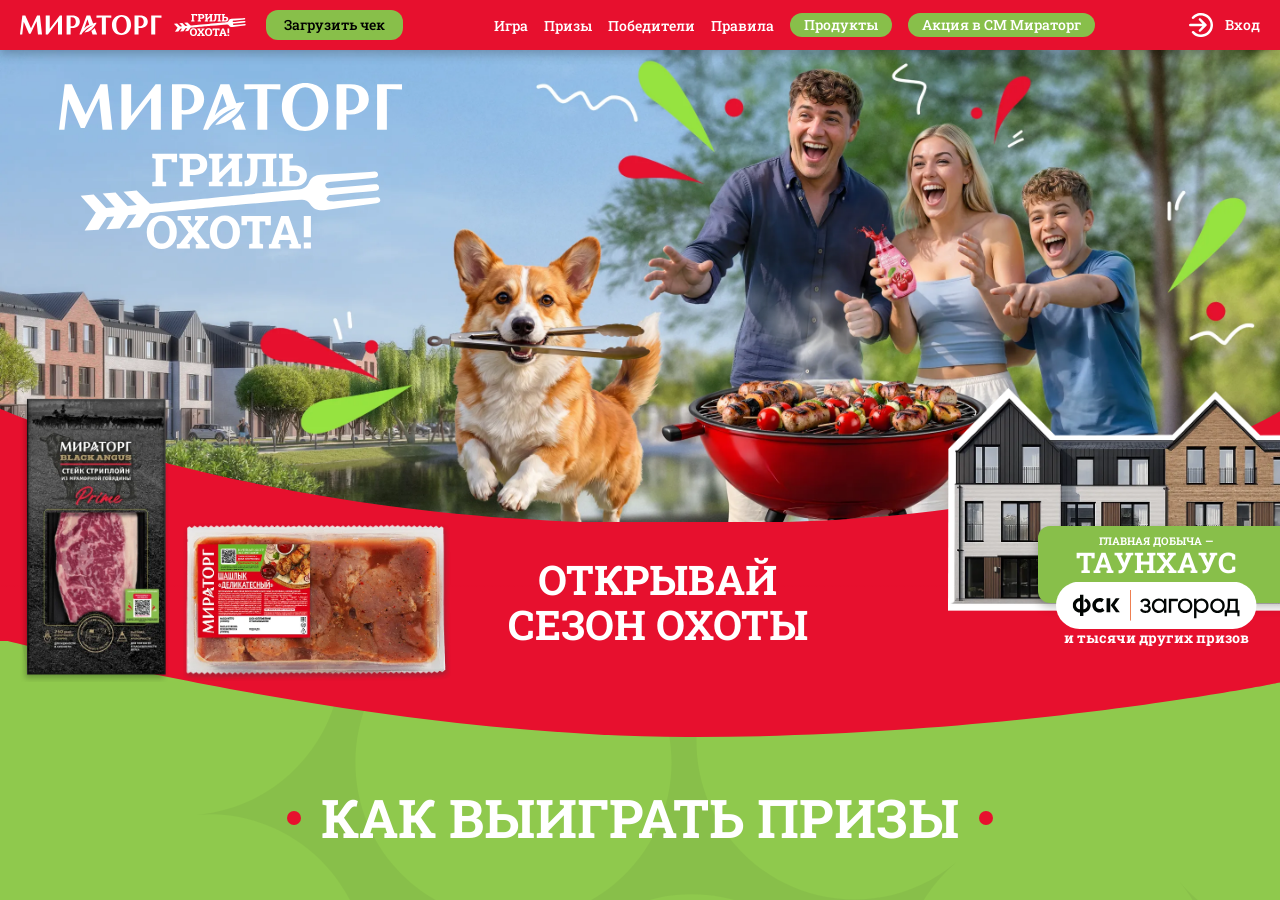
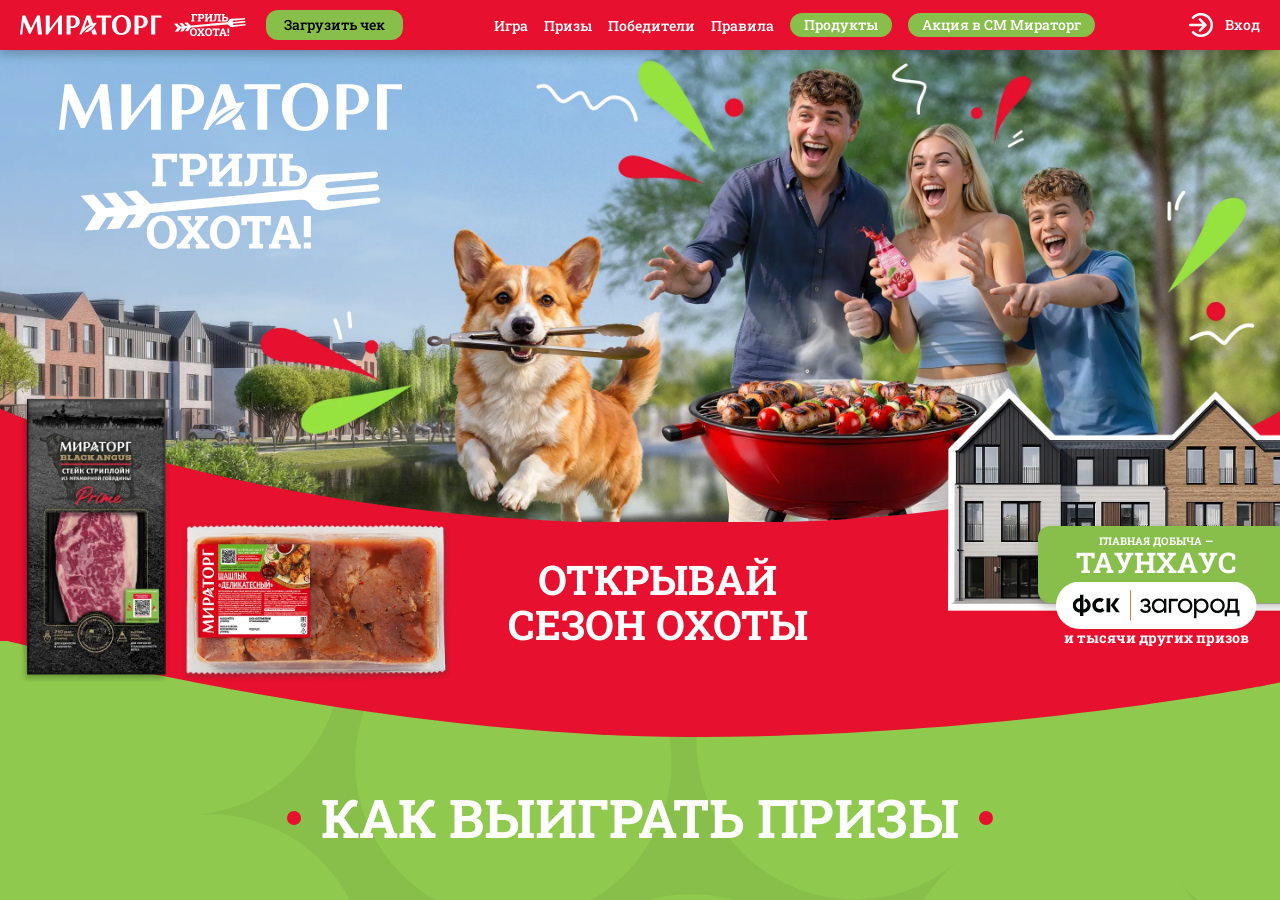
